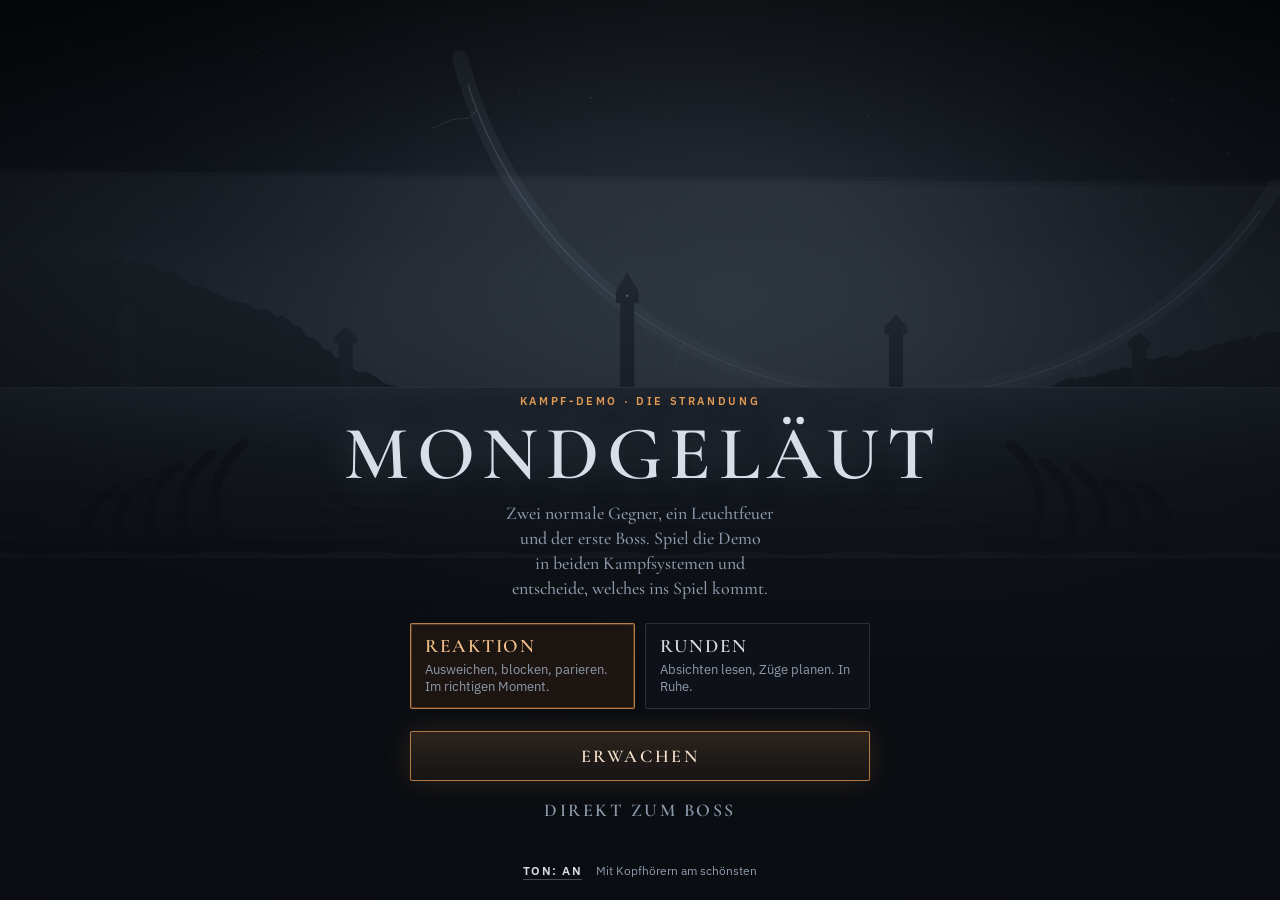
==== mond/index.html @ 0eeb8308 "Mondgeläut: Stimmen-Schalter nur zeigen, wenn es Aufnahmen gibt Co-Authored-By: Claude Opus 5.5 <nor" ====
<!DOCTYPE html>
<html lang="de">
<head>
<meta charset="UTF-8">
<meta name="viewport" content="width=device-width, initial-scale=1.0, viewport-fit=cover, user-scalable=no">
<title>Mondgeläut</title>
<meta name="description" content="Kampf-Demo für Mondgeläut, ein düsteres Solo-Abenteuer im Couchclub: Strand, Leuchtfeuer, Ertrunkene und der Strandvogt, in zwei Kampfsystemen.">
<meta name="theme-color" content="#0A0D12">
<style>@font-face{font-family:'Cormorant Garamond';font-style:normal;font-weight:500 700;font-display:swap;src:url([data-uri]) format('woff2');}
@font-face{font-family:'Cormorant Garamond';font-style:italic;font-weight:500;font-display:swap;src:url([data-uri]) format('woff2');}
@font-face{font-family:'IBM Plex Sans';font-style:normal;font-weight:400;font-display:swap;src:url([data-uri]) format('woff2');}
@font-face{font-family:'IBM Plex Sans';font-style:normal;font-weight:600 700;font-display:swap;src:url([data-uri]) format('woff2');}</style>
<style>/* =====================================================================
   MONDGELÄUT – STIL
   Eine einzige, dunkle Welt: Nacht, Mondsilber, Glut.
   ===================================================================== */
:root {
  color-scheme: dark;
  --night: #0A0D12;
  --deep: #10141B;
  --slate: #19202B;
  --line: rgba(196, 208, 224, .16);
  --line-2: rgba(196, 208, 224, .32);
  --silver: #D8DEE8;
  --mist: #8F9AAB;
  --ember: #E39A55;
  --ember-2: #F4C08A;
  --gold: #E6C36A;
  --blood: #B5463F;
  --blood-2: #E07A6E;
  --tide: #7FA8D8;
  --stam: #93A67E;
  --serif: 'Cormorant Garamond', 'Cormorant', Garamond, 'Times New Roman', serif;
  --sans: 'IBM Plex Sans', system-ui, -apple-system, 'Segoe UI', Roboto, sans-serif;
  --pad-t: calc(env(safe-area-inset-top, 0px) + 14px);
  --pad-b: calc(env(safe-area-inset-bottom, 0px) + 16px);
}
* { box-sizing: border-box; }
[hidden] { display: none !important; }
html, body { height: 100%; }
body {
  margin: 0; background: var(--night); color: var(--silver);
  font: 15px/1.45 var(--sans); overflow: hidden;
  -webkit-tap-highlight-color: transparent; -webkit-user-select: none; user-select: none;
  -webkit-text-size-adjust: 100%;
}
button { font: inherit; color: inherit; cursor: pointer; }
button:focus-visible { outline: 2px solid var(--ember-2); outline-offset: 3px; }
.app { position: fixed; inset: 0; overflow: hidden; touch-action: none; background: var(--night); }
#stage { position: absolute; inset: 0; width: 100%; height: 100%; display: block; }

.screen {
  position: absolute; inset: 0; display: flex; flex-direction: column;
  padding: var(--pad-t) 16px var(--pad-b); pointer-events: none;
}
.screen > * { pointer-events: auto; }
.screen[hidden] { display: none; }

/* ---------- Knöpfe ---------- */
.btn {
  display: inline-flex; align-items: center; justify-content: center; gap: 8px;
  min-height: 50px; padding: 0 22px; border-radius: 2px;
  border: 1px solid var(--line-2); background: rgba(16, 20, 27, .72);
  font: 600 18px/1 var(--serif); letter-spacing: .14em; text-transform: uppercase;
  transition: background .15s, border-color .15s, transform .1s;
}
.btn:active { transform: scale(.98); }
.btn.primary { border-color: rgba(227, 154, 85, .75); background: linear-gradient(rgba(227, 154, 85, .16), rgba(227, 154, 85, .06)); color: #F7E3CC; box-shadow: 0 0 28px rgba(227, 154, 85, .16); }
.btn.ghost { border-color: transparent; background: none; color: var(--mist); }
.btn[disabled] { opacity: .4; }
.link { background: none; border: 0; padding: 6px 0; color: var(--silver); font: 600 12px var(--sans); letter-spacing: .12em; text-transform: uppercase; text-decoration: underline; text-underline-offset: 4px; text-decoration-color: var(--line-2); }

/* ---------- Titel ---------- */
.title { justify-content: flex-end; gap: 22px; background: linear-gradient(to bottom, rgba(10, 13, 18, 0) 18%, rgba(10, 13, 18, .72) 52%, rgba(10, 13, 18, .95) 82%); }
.t-head { display: grid; gap: 10px; justify-items: center; text-align: center; }
.eyebrow { margin: 0; font: 600 11px var(--sans); letter-spacing: .24em; text-transform: uppercase; color: var(--ember); }
.title h1 {
  margin: 0; font: 600 clamp(36px, 10.2vw, 76px)/.95 var(--serif); letter-spacing: .1em; text-transform: uppercase;
  color: var(--silver); text-shadow: 0 0 40px rgba(200, 215, 235, .25); padding-left: .1em;
}
.lede { margin: 0; max-width: 34ch; color: var(--mist); font: 500 18px/1.4 var(--serif); text-wrap: balance; }
.t-pick { display: grid; grid-template-columns: 1fr 1fr; gap: 10px; width: 100%; max-width: 460px; margin: 0 auto; }
.sys {
  display: grid; gap: 4px; text-align: left; padding: 12px 14px 13px; border-radius: 2px;
  border: 1px solid var(--line); background: rgba(16, 20, 27, .7);
}
.sys b { font: 600 19px/1.1 var(--serif); letter-spacing: .1em; text-transform: uppercase; }
.sys span { font-size: 12.5px; line-height: 1.35; color: var(--mist); }
.sys[aria-checked="true"] { border-color: rgba(227, 154, 85, .8); background: rgba(40, 28, 18, .6); box-shadow: inset 0 0 0 1px rgba(227, 154, 85, .25); }
.sys[aria-checked="true"] b { color: var(--ember-2); }
.t-actions { display: grid; gap: 4px; width: 100%; max-width: 460px; margin: 0 auto; }
.t-foot { margin: 0; display: flex; justify-content: center; gap: 14px; align-items: baseline; font-size: 12px; color: var(--mist); }

/* ---------- Geschichte und Leuchtfeuer ---------- */
.story { justify-content: flex-end; padding: 0; }
.st-panel {
  display: grid; gap: 12px; max-height: 64%; overflow-y: auto; touch-action: pan-y;
  padding: 56px 20px var(--pad-b);
  background: linear-gradient(to bottom, rgba(10, 13, 18, 0), rgba(10, 13, 18, .9) 64px, rgba(10, 13, 18, .97));
}
.st-panel > * { width: 100%; max-width: 560px; margin-inline: auto; }
.st-place { margin: 0; font: 600 11px var(--sans); letter-spacing: .24em; text-transform: uppercase; color: var(--ember); }
.st-text { display: grid; gap: 10px; }
.st-text p { margin: 0; font: 500 20px/1.45 var(--serif); color: var(--silver); opacity: 0; transform: translateY(6px); transition: opacity .9s, transform .9s; }
.st-text p.in { opacity: 1; transform: none; }
.st-text p.note { font: 400 14px/1.5 var(--sans); color: var(--mist); }
.st-choices { display: grid; margin-top: 4px; }
.choice {
  display: grid; grid-template-columns: 10px 1fr; column-gap: 14px; align-items: baseline; text-align: left;
  padding: 13px 2px; background: none; border: 0; border-top: 1px solid var(--line);
  opacity: 0; transition: opacity .6s, background .15s;
}
.choice.in { opacity: 1; }
.choice::before { content: ''; width: 7px; height: 7px; transform: rotate(45deg) translateY(-2px); border: 1px solid var(--ember); }
.choice b { font: 600 19px/1.25 var(--serif); letter-spacing: .02em; }
.choice small { grid-column: 2; font: 400 13px/1.4 var(--sans); color: var(--mist); margin-top: 3px; }
.choice:active { background: rgba(227, 154, 85, .07); }
.choice[disabled] { opacity: .38; }
.choice.main b { color: var(--ember-2); }
.f-stats { display: grid; grid-template-columns: repeat(4, auto); justify-content: start; gap: 2px 22px; margin: 2px 0 0; }
.f-stats.wide { grid-template-columns: repeat(2, minmax(0, 1fr)); gap: 12px 18px; }
.f-stats div { display: grid; gap: 1px; }
.f-stats dt { font: 600 10px var(--sans); letter-spacing: .16em; text-transform: uppercase; color: var(--mist); }
.f-stats dd { margin: 0; font: 600 17px var(--sans); font-variant-numeric: tabular-nums; }
.b-title { margin: 0; font: 600 30px/1.1 var(--serif); letter-spacing: .04em; text-wrap: balance; }
.b-ask { margin: 0; font: 500 19px/1.4 var(--serif); color: var(--ember-2); }

/* ---------- Kampf ---------- */
.fight { padding-bottom: calc(env(safe-area-inset-bottom, 0px) + 22px); }
.f-top { display: grid; grid-template-columns: 40px 1fr auto; gap: 12px; align-items: start; position: relative; z-index: 2; }
.icon-btn { width: 40px; height: 40px; border-radius: 50%; border: 1px solid var(--line); background: rgba(10, 13, 18, .55); display: grid; place-items: center; padding: 0; }
.icon-btn svg { width: 20px; height: 20px; }
.foe { display: grid; gap: 5px; padding-top: 2px; min-width: 0; }
.foe-name { display: flex; align-items: baseline; gap: 8px; min-width: 0; }
.foe-name span { font: 600 17px/1.1 var(--serif); letter-spacing: .12em; text-transform: uppercase; white-space: nowrap; }
.foe-name small { font: italic 500 14px var(--serif); color: var(--mist); white-space: nowrap; overflow: hidden; text-overflow: ellipsis; }
.bar { position: relative; height: 7px; background: rgba(0, 0, 0, .6); border: 1px solid rgba(214, 222, 232, .2); overflow: hidden; }
.bar i { position: absolute; inset: 0; transform-origin: left center; }
.bar .fill { background: linear-gradient(#c65a50, #8e332d); }
.bar .lag { background: rgba(240, 220, 180, .55); }
.bar.f-pz { height: 4px; border-color: rgba(230, 195, 106, .25); }
.bar.f-pz .fill { background: var(--gold); }
.glut { display: grid; justify-items: end; line-height: 1.1; padding-top: 2px; }
.glut small { font: 600 10px var(--sans); letter-spacing: .18em; text-transform: uppercase; color: var(--mist); }
.glut b { font: 600 17px var(--sans); color: var(--ember-2); font-variant-numeric: tabular-nums; }
.f-line {
  position: absolute; left: 16px; right: 16px; top: calc(var(--pad-t) + 64px); margin: 0 auto; max-width: 480px; z-index: 2;
  text-align: center; font: italic 500 19px/1.35 var(--serif); color: #E9EEF5; text-shadow: 0 1px 12px #000, 0 0 2px #000;
  opacity: 0; transition: opacity .8s; pointer-events: none !important;
}
.f-line.in { opacity: 1; }
.f-touch { position: absolute; left: 0; right: 0; top: calc(var(--pad-t) + 60px); bottom: 42%; z-index: 1; touch-action: none; }
.intent {
  position: absolute; left: 0; top: 0; z-index: 2; transform: translate(-50%, -100%);
  display: grid; justify-items: center; gap: 3px; padding: 7px 11px 8px; min-width: 110px; max-width: 200px;
  background: rgba(10, 13, 18, .86); border: 1px solid var(--line-2); border-radius: 2px; text-align: center;
  pointer-events: none !important;
}
.intent b { font: 600 15px/1.15 var(--serif); letter-spacing: .06em; }
.intent .dmg { font: 600 15px var(--sans); font-variant-numeric: tabular-nums; display: flex; gap: 6px; justify-content: center; flex-wrap: wrap; }
.intent small { font-size: 11.5px; line-height: 1.3; color: var(--mist); }
.k-p { color: var(--gold); } .k-b { color: #E6ECF3; } .k-u { color: #F08B7C; }
.intent .tags { display: flex; gap: 6px; flex-wrap: wrap; justify-content: center; }
.intent .tags em { font: 600 9.5px var(--sans); letter-spacing: .12em; text-transform: uppercase; font-style: normal; }

.f-bottom { margin-top: auto; display: grid; gap: 14px; position: relative; z-index: 2; }
.p-bars { display: grid; gap: 4px; width: min(66%, 300px); }
.p-row { display: flex; align-items: center; gap: 8px; }
.p-row .bar { flex: 1; }
.p-hp { height: 9px; }
.p-st .fill { background: linear-gradient(#a9bb93, #6f8160); }
.p-fp .fill { background: linear-gradient(#9dbde6, #5a7fae); }
.p-st, .p-fp { height: 5px; }
.p-num { font: 600 11px var(--sans); color: var(--mist); font-variant-numeric: tabular-nums; min-width: 52px; }
.p-row.warn .bar { border-color: rgba(224, 122, 110, .9); }
.stance { display: flex; gap: 6px; flex-wrap: wrap; min-height: 20px; margin-top: 3px; }
.stance em { font: 600 10.5px var(--sans); letter-spacing: .08em; text-transform: uppercase; font-style: normal; padding: 3px 7px; border: 1px solid var(--line-2); border-radius: 2px; background: rgba(10, 13, 18, .7); }

/* Reaktion: Daumenknöpfe */
.rtc { display: flex; justify-content: space-between; align-items: flex-end; gap: 10px; }
.cl { display: grid; gap: 22px 10px; align-items: end; justify-items: center; }
.cb {
  --s: clamp(58px, 18vw, 76px);
  width: var(--s); height: var(--s); border-radius: 50%; padding: 0; position: relative; display: grid; place-items: center;
  border: 1.5px solid rgba(214, 222, 232, .34); color: var(--silver); touch-action: none;
  background: radial-gradient(circle at 50% 32%, rgba(42, 50, 64, .85), rgba(10, 13, 18, .88));
  box-shadow: 0 6px 18px rgba(0, 0, 0, .45); transition: transform .06s, border-color .12s, opacity .2s;
}
.cb.big { --s: clamp(66px, 21vw, 88px); }
.cb.sm { --s: clamp(46px, 13vw, 56px); }
.cb svg { width: 42%; height: 42%; }
.cb > span { position: absolute; top: 100%; left: 50%; transform: translateX(-50%); margin-top: 5px; font: 600 9.5px var(--sans); letter-spacing: .12em; text-transform: uppercase; color: var(--mist); white-space: nowrap; }
.cb.on { transform: scale(.94); border-color: var(--silver); background: radial-gradient(circle at 50% 32%, rgba(70, 82, 102, .95), rgba(20, 25, 33, .95)); }
.cb.off { opacity: .4; }
.cb .cnt { position: absolute; top: -4px; right: -4px; min-width: 20px; height: 20px; padding: 0 5px; border-radius: 10px; background: var(--ember); color: #1d1208; font: 700 11px/20px var(--sans); font-style: normal; text-align: center; }
.cb.crit { border-color: var(--gold); color: var(--gold); box-shadow: 0 0 0 4px rgba(230, 195, 106, .2), 0 0 26px rgba(230, 195, 106, .5); animation: pulse .7s ease-in-out infinite alternate; }
.cb.nope { animation: nope .3s; }
@keyframes pulse { to { box-shadow: 0 0 0 8px rgba(230, 195, 106, .08), 0 0 34px rgba(230, 195, 106, .7); } }
@keyframes nope { 25% { transform: translateX(-4px); } 75% { transform: translateX(4px); } }

/* Runden: Befehle */
.tbc { display: grid; gap: 10px; }
.tbc[hidden] { display: none; }
.ap { display: flex; gap: 7px; align-items: center; padding: 3px 0 1px 2px; }
.ap i { width: 14px; height: 14px; transform: rotate(45deg); border: 1.5px solid var(--stam); }
.ap i.full { background: var(--stam); box-shadow: 0 0 10px rgba(147, 166, 126, .5); }
.ap small { margin-left: 6px; font: 600 10px var(--sans); letter-spacing: .14em; text-transform: uppercase; color: var(--mist); }
.tb.end { grid-template-columns: 1fr; align-content: center; justify-items: center; text-align: center; border-color: rgba(227, 154, 85, .75); background: rgba(40, 28, 18, .8); }
.tb.end b { font: 600 16px/1.1 var(--serif); letter-spacing: .1em; text-transform: uppercase; color: #F7E3CC; }
.tb-grid { display: grid; grid-template-columns: repeat(3, minmax(0, 1fr)); gap: 7px; }
.tb {
  display: grid; grid-template-columns: 1fr auto; align-items: start; gap: 1px 6px; text-align: left;
  min-height: 54px; padding: 7px 8px 7px 10px; border-radius: 2px;
  border: 1px solid var(--line); background: rgba(12, 16, 22, .86);
}
.tb b { font: 600 14px/1.15 var(--sans); }
.tb small { grid-column: 1 / -1; font-size: 11px; line-height: 1.25; color: var(--mist); }
.tb .c { display: flex; gap: 3px; padding-top: 4px; }
.tb .c i:nth-child(n+2) { margin-left: 1px; }
.tb .c i { width: 7px; height: 7px; transform: rotate(45deg); background: var(--stam); }
.tb:active { background: rgba(40, 48, 62, .9); }
.tb[disabled] { opacity: .36; }
.tb.crit:not([disabled]) { border-color: var(--gold); box-shadow: 0 0 18px rgba(230, 195, 106, .35); }
.tb.crit:not([disabled]) b { color: var(--gold); }

/* ---------- Großer Schriftzug ---------- */
.banner { position: absolute; inset: 0; display: grid; place-items: center; pointer-events: none; z-index: 20; }
.banner[hidden] { display: none; }
.banner.fire { align-items: start; padding-top: calc(var(--pad-t) + 12vh); }
.band {
  width: 100%; padding: 30px 16px 26px; display: grid; justify-items: center; gap: 8px; text-align: center;
  background: linear-gradient(to right, transparent, rgba(0, 0, 0, .82) 18%, rgba(0, 0, 0, .82) 82%, transparent);
  opacity: 0; transition: opacity 1.4s;
}
.banner.in .band { opacity: 1; }
.band b { font: 600 clamp(34px, 11vw, 70px)/1 var(--serif); letter-spacing: .2em; padding-left: .2em; text-transform: uppercase; transform: scale(1.06); transition: transform 3.5s ease-out; }
.banner.in .band b { transform: scale(1); }
.band small { font: italic 500 17px var(--serif); color: var(--mist); }
.banner.dead b { color: #C0453B; text-shadow: 0 0 30px rgba(192, 69, 59, .35); }
.banner.win b { color: var(--gold); text-shadow: 0 0 30px rgba(230, 195, 106, .35); }
.banner.fire b { color: var(--ember-2); font-size: clamp(24px, 7.5vw, 44px); text-shadow: 0 0 30px rgba(227, 154, 85, .4); }
.banner.boss b { color: var(--silver); font-size: clamp(28px, 9vw, 54px); }

/* ---------- Blatt (Menüs) ---------- */
.sheet-back { position: absolute; inset: 0; z-index: 30; display: flex; align-items: flex-end; justify-content: center; background: rgba(4, 5, 8, .62); }
.sheet-back[hidden] { display: none; }
.sheet {
  width: 100%; max-width: 560px; max-height: 88%; overflow-y: auto; touch-action: pan-y;
  padding: 22px 20px var(--pad-b); display: grid; gap: 12px;
  background: var(--deep); border-top: 1px solid var(--line-2);
}
.sheet h3 { margin: 0; font: 600 24px/1.15 var(--serif); letter-spacing: .06em; }
.sheet p { margin: 0; color: var(--mist); font-size: 14px; }
.sheet .rules { display: grid; gap: 10px; margin: 2px 0 4px; padding: 0; list-style: none; }
.sheet .rules li { display: grid; grid-template-columns: 26px 1fr; gap: 10px; align-items: start; font-size: 14px; line-height: 1.45; color: var(--silver); }
.sheet .rules li i { width: 26px; height: 26px; display: grid; place-items: center; border: 1px solid var(--line-2); border-radius: 50%; font: 600 11px var(--sans); font-style: normal; color: var(--mist); }
.sheet .keys { font-size: 12px; color: var(--mist); }
.sheet .row { display: grid; grid-template-columns: 1fr auto; gap: 12px; align-items: center; padding: 12px 0; border-top: 1px solid var(--line); background: none; border-left: 0; border-right: 0; border-bottom: 0; text-align: left; width: 100%; }
.sheet .row b { font: 600 17px var(--serif); letter-spacing: .03em; }
.sheet .row small { display: block; color: var(--mist); font-size: 12.5px; margin-top: 2px; }
.sheet .row .val { font: 600 13px var(--sans); color: var(--ember-2); }
.sheet .row[disabled] { opacity: .4; }
.sheet .btn { width: 100%; }

.toast {
  position: absolute; left: 50%; top: calc(var(--pad-t) + 70px); transform: translateX(-50%); z-index: 25;
  padding: 8px 14px; background: rgba(10, 13, 18, .9); border: 1px solid var(--line-2); border-radius: 2px;
  font: 600 13px var(--sans); white-space: nowrap; pointer-events: none;
}
.toast[hidden] { display: none; }

@media (min-height: 760px) { .st-text p { font-size: 21px; } }
@media (max-height: 640px) {
  .title h1 { font-size: 40px; }
  .lede { display: none; }
  .cb { --s: 56px; } .cb.big { --s: 64px; } .cb.sm { --s: 44px; }
  .tb { min-height: 46px; padding: 6px 8px; } .tb small { display: none; }
}
@media (prefers-reduced-motion: reduce) {
  .st-text p, .choice, .band, .band b { transition: none; }
  .cb.crit { animation: none; }
}
</style>
</head>
<body>
<div class="app" id="app">
  <canvas id="stage" aria-hidden="true"></canvas>

  <!-- ===================== TITEL ===================== -->
  <section class="screen title" id="title">
    <div class="t-head">
      <p class="eyebrow">Kampf-Demo · Die Strandung</p>
      <h1>Mondgeläut</h1>
      <p class="lede">Zwei normale Gegner, ein Leuchtfeuer und der erste Boss. Spiel die Demo in beiden Kampfsystemen und entscheide, welches ins Spiel kommt.</p>
    </div>
    <div class="t-pick" role="radiogroup" aria-label="Kampfsystem">
      <button type="button" role="radio" class="sys" data-sys="echt" id="sysEcht" aria-checked="true">
        <b>Reaktion</b><span>Ausweichen, blocken, parieren. Im richtigen Moment.</span>
      </button>
      <button type="button" role="radio" class="sys" data-sys="runde" id="sysRunde" aria-checked="false">
        <b>Runden</b><span>Absichten lesen, Züge planen. In Ruhe.</span>
      </button>
    </div>
    <div class="t-actions">
      <button type="button" class="btn primary" id="btnStart">Erwachen</button>
      <button type="button" class="btn ghost" id="btnBoss">Direkt zum Boss</button>
    </div>
    <p class="t-foot"><button type="button" class="link" id="btnSound">Ton: an</button><button type="button" class="link" id="btnVoice">Stimme: an</button><span>Mit Kopfhörern am schönsten</span></p>
  </section>

  <!-- ===================== GESCHICHTE ===================== -->
  <section class="screen story" id="story" hidden>
    <div class="st-panel" id="stPanel">
      <p class="st-place" id="stPlace"></p>
      <div class="st-text" id="stText" aria-live="polite"></div>
      <div class="st-choices" id="stChoices"></div>
    </div>
  </section>

  <!-- ===================== LEUCHTFEUER ===================== -->
  <section class="screen story fire" id="fire" hidden>
    <div class="st-panel">
      <p class="st-place" id="fPlace"></p>
      <div class="st-text" id="fText"></div>
      <dl class="f-stats" id="fStats"></dl>
      <div class="st-choices" id="fChoices"></div>
    </div>
  </section>

  <!-- ===================== KAMPF ===================== -->
  <section class="screen fight" id="fight" hidden>
    <div class="f-top">
      <button type="button" class="icon-btn" id="btnPause" aria-label="Pause">
        <svg viewBox="0 0 24 24" aria-hidden="true"><path d="M5 7h14M5 12h14M5 17h14" fill="none" stroke="currentColor" stroke-width="2" stroke-linecap="round"/></svg>
      </button>
      <div class="foe">
        <div class="foe-name"><span id="foeName"></span><small id="foeTitle"></small></div>
        <div class="bar f-hp"><i class="lag" id="foeLag"></i><i class="fill" id="foeHp"></i></div>
        <div class="bar f-pz" aria-label="Haltung"><i class="fill" id="foePz"></i></div>
      </div>
      <div class="glut" aria-label="Glut"><small>Glut</small><b id="glutN">0</b></div>
    </div>
    <p class="f-line" id="fLine" hidden></p>
    <div class="f-touch" id="fTouch"></div>
    <div class="intent" id="intent" hidden></div>

    <div class="f-bottom">
      <div class="p-bars">
        <div class="p-row"><div class="bar p-hp"><i class="lag" id="pLag"></i><i class="fill" id="pHp"></i></div><span class="p-num" id="pHpN"></span></div>
        <div class="p-row" id="pStRow"><div class="bar p-st"><i class="fill" id="pSt"></i></div></div>
        <div class="p-row"><div class="bar p-fp"><i class="fill" id="pFp"></i></div></div>
        <div class="ap" id="apPips" aria-label="Ausdauerpunkte" hidden></div>
        <div class="stance" id="stance"></div>
      </div>

      <div class="rtc" id="rtc">
        <div class="cl left">
          <button type="button" class="cb sm" data-k="flask" style="grid-area:1/2" aria-label="Phiole trinken">
            <svg viewBox="0 0 24 24" aria-hidden="true"><path d="M9.5 3h5M10.3 3v5.2L6.4 15.5a3.4 3.4 0 0 0 3 5h5.2a3.4 3.4 0 0 0 3-5l-3.9-7.3V3M8 15h8" fill="none" stroke="currentColor" stroke-width="1.8" stroke-linecap="round" stroke-linejoin="round"/></svg>
            <em class="cnt" id="flaskN">3</em><span>Phiole</span>
          </button>
          <button type="button" class="cb big" data-k="dodge" style="grid-area:2/1" aria-label="Ausweichen">
            <svg viewBox="0 0 24 24" aria-hidden="true"><path d="M12 6l-6 6 6 6M19 6l-6 6 6 6" fill="none" stroke="currentColor" stroke-width="2" stroke-linecap="round" stroke-linejoin="round"/></svg>
            <span>Ausweichen</span>
          </button>
          <button type="button" class="cb" data-k="block" style="grid-area:2/2" aria-label="Blocken, kurz vor dem Treffer: Parade">
            <svg viewBox="0 0 24 24" aria-hidden="true"><path d="M12 3l7 3v5.2c0 4.6-3.2 7.9-7 9.8-3.8-1.9-7-5.2-7-9.8V6z" fill="none" stroke="currentColor" stroke-width="1.8" stroke-linejoin="round"/></svg>
            <span>Blocken</span>
          </button>
        </div>
        <div class="cl right">
          <button type="button" class="cb sm" data-k="art" style="grid-area:1/1" aria-label="Waffenkunst">
            <svg viewBox="0 0 24 24" aria-hidden="true"><path d="M12 3v5M12 16v5M3 12h5M16 12h5M6.3 6.3l2.5 2.5M15.2 15.2l2.5 2.5M17.7 6.3l-2.5 2.5M8.8 15.2l-2.5 2.5" fill="none" stroke="currentColor" stroke-width="1.8" stroke-linecap="round"/></svg>
            <span id="artLbl">Kunst</span>
          </button>
          <button type="button" class="cb" data-k="heavy" style="grid-area:2/1" aria-label="Schwerer Angriff, halten lädt auf">
            <svg viewBox="0 0 24 24" aria-hidden="true"><path d="M4 20l3-3M6 14l4 4M9 15L19.5 4.5 20 4l-.5.5M9 15l1.8-4.2L20 4l-7 9.2z" fill="none" stroke="currentColor" stroke-width="1.8" stroke-linecap="round" stroke-linejoin="round"/></svg>
            <span>Schwer</span>
          </button>
          <button type="button" class="cb big" data-k="atk" style="grid-area:2/2" aria-label="Angriff">
            <svg viewBox="0 0 24 24" aria-hidden="true"><path d="M5 19l3.2-3.2M6.8 13.8l3.4 3.4M9.3 14.7L19 5V4h-1L8.3 13.7" fill="none" stroke="currentColor" stroke-width="1.9" stroke-linecap="round" stroke-linejoin="round"/></svg>
            <span id="atkLbl">Angriff</span>
          </button>
        </div>
      </div>

      <div class="tbc" id="tbc" hidden>
        <div class="tb-grid" id="tbGrid"></div>
      </div>
    </div>
  </section>

  <!-- ===================== BILANZ ===================== -->
  <section class="screen story bilanz" id="bilanz" hidden>
    <div class="st-panel">
      <p class="st-place">Ende der Demo</p>
      <h2 class="b-title">Der Strandvogt ist gefallen</h2>
      <dl class="f-stats wide" id="bStats"></dl>
      <p class="b-ask">Welches Kampfsystem soll ins Spiel? Schreib es mir im Chat, dann baue ich damit Akt I.</p>
      <div class="st-choices" id="bChoices"></div>
    </div>
  </section>

  <div class="banner" id="banner" hidden><div class="band"><b id="bannerT"></b><small id="bannerS"></small></div></div>
  <div class="sheet-back" id="sheetBack" hidden><div class="sheet" id="sheet" role="dialog" aria-modal="true"></div></div>
  <div class="toast" id="toast" role="status" hidden></div>
</div>
<script>(function(){
'use strict';
const STIMMEN = {};
/* =====================================================================
   MONDGELÄUT – GRUNDLAGEN
   ===================================================================== */
const $ = (s, r = document) => r.querySelector(s);
const $$ = (s, r = document) => Array.from(r.querySelectorAll(s));
const clamp = (v, a, b) => v < a ? a : v > b ? b : v;
const lerp = (a, b, t) => a + (b - a) * t;
const TAU = Math.PI * 2;
const EASE = {
  lin: t => t,
  in: t => t * t,
  in3: t => t * t * t,
  out: t => 1 - (1 - t) * (1 - t),
  out3: t => 1 - Math.pow(1 - t, 3),
  io: t => t < .5 ? 2 * t * t : 1 - Math.pow(-2 * t + 2, 2) / 2
};
const rnd = Math.random;
const rr = (a, b) => a + rnd() * (b - a);
const fmt = n => Math.floor(n).toLocaleString('de-DE');
const reduceMotion = !!(window.matchMedia && matchMedia('(prefers-reduced-motion: reduce)').matches);
const DEBUG = /(^|#)test$/.test(location.hash);

/* ---------- Einstellungen (nur auf diesem Gerät) ---------- */
const SET_KEY = 'mondgelaeut-demo-v1';
const S = (() => {
  const d = { sound: true, voice: true, ring: true, vib: true, sys: 'echt' };
  try { Object.assign(d, JSON.parse(localStorage.getItem(SET_KEY) || '{}')); } catch (e) {}
  return d;
})();
function saveSettings(){ try { localStorage.setItem(SET_KEY, JSON.stringify(S)); } catch (e) {} }
function buzz(p){ if (!S.vib) return; try { navigator.vibrate && navigator.vibrate(p); } catch (e) {} }

/* =====================================================================
   KLANG: alles wird im Browser erzeugt
   ===================================================================== */
const Snd = (() => {
  let ac = null, master = null, send = null, noiseBuf = null;

  function init(){
    try {
      if (!ac){
        const C = window.AudioContext || window.webkitAudioContext;
        if (!C) return;
        ac = new C();
        master = ac.createGain(); master.gain.value = S.sound ? 1 : 0;
        const comp = ac.createDynamicsCompressor();
        comp.threshold.value = -16; comp.ratio.value = 5; comp.attack.value = .004; comp.release.value = .2;
        master.connect(comp); comp.connect(ac.destination);
        const verb = ac.createConvolver(); verb.buffer = impulse(3.4, 2.3);
        send = ac.createGain(); send.connect(verb);
        const wet = ac.createGain(); wet.gain.value = .34; verb.connect(wet); wet.connect(master);
        noiseBuf = ac.createBuffer(1, ac.sampleRate * 2, ac.sampleRate);
        const d = noiseBuf.getChannelData(0);
        for (let i = 0; i < d.length; i++) d[i] = rnd() * 2 - 1;
      }
      if (ac.state === 'suspended') ac.resume();
    } catch (e) { ac = null; }
  }
  function impulse(sec, decay){
    const len = Math.floor(ac.sampleRate * sec), b = ac.createBuffer(2, len, ac.sampleRate);
    for (let c = 0; c < 2; c++){
      const d = b.getChannelData(c);
      for (let i = 0; i < len; i++) d[i] = (rnd() * 2 - 1) * Math.pow(1 - i / len, decay);
    }
    return b;
  }
  function setOn(on){ if (master) master.gain.setTargetAtTime(on ? 1 : 0, ac.currentTime, .05); }
  // Anschluss an den Ausgang, mit Anteil im Hall
  function out(node, wet = .2){
    node.connect(master);
    if (wet > 0){ const g = ac.createGain(); g.gain.value = wet; node.connect(g); g.connect(send); }
  }
  function env(g, t, a, peak, d){
    g.gain.setValueAtTime(.0001, t);
    g.gain.exponentialRampToValueAtTime(Math.max(peak, .0002), t + a);
    g.gain.exponentialRampToValueAtTime(.0001, t + a + d);
  }
  function tone(type, f, t, a, d, vol, wet = .15, f2 = 0){
    const o = ac.createOscillator(), g = ac.createGain();
    o.type = type; o.frequency.setValueAtTime(f, t);
    if (f2) o.frequency.exponentialRampToValueAtTime(f2, t + a + d);
    env(g, t, a, vol, d); o.connect(g); out(g, wet);
    o.start(t); o.stop(t + a + d + .05);
  }
  function noise(t, dur, type, f, q, vol, wet = .1, f2 = 0, a = .004){
    const s = ac.createBufferSource(), fl = ac.createBiquadFilter(), g = ac.createGain();
    s.buffer = noiseBuf; s.loop = true;
    fl.type = type; fl.frequency.setValueAtTime(f, t); fl.Q.value = q;
    if (f2) fl.frequency.exponentialRampToValueAtTime(f2, t + a + dur);
    env(g, t, a, vol, dur); s.connect(fl); fl.connect(g); out(g, wet);
    s.start(t, rnd() * 1.5); s.stop(t + a + dur + .05);
  }
  // Glocke: unharmonische Teiltöne wie bei einer gegossenen Glocke
  const BELL = [[.5, 1, 1.15], [1, .9, .9], [1.19, .5, .62], [1.5, .34, .5], [2, .42, .45], [2.51, .2, .3], [2.66, .17, .28], [3.01, .14, .22], [4.1, .07, .14]];
  function bell(f, vol = .2, dur = 3, wet = .5, t = ac.currentTime){
    for (const [r, v, dk] of BELL) tone('sine', f * r * (1 + (rnd() - .5) * .003), t, .003, dur * dk, vol * v * .5, wet);
  }
  const now = () => ac.currentTime;

  const P = {
    ui(){ tone('triangle', 740, now(), .003, .07, .05, .08); },
    choice(){ bell(1318, .045, 1.4, .5); },
    swing(){ const t = now(); noise(t, .13, 'bandpass', 700, 1.1, .2, .05, 2600); },
    heavySwing(){ const t = now(); noise(t, .26, 'bandpass', 420, 1, .28, .08, 1800, .03); tone('sine', 95, t, .02, .22, .08, 0, 60); },
    hit(){ const t = now(); tone('sine', 160, t, .002, .16, .42, .06, 52); noise(t, .09, 'lowpass', 2400, .7, .3, .08); },
    hitHeavy(){ const t = now(); tone('sine', 130, t, .002, .28, .55, .1, 40); noise(t, .16, 'lowpass', 1600, .7, .4, .12); noise(t + .01, .05, 'highpass', 3000, .7, .08, .05); },
    hurt(){ const t = now(); tone('sine', 120, t, .002, .3, .5, .06, 38); noise(t, .22, 'lowpass', 900, .8, .36, .08); tone('sawtooth', 70, t, .01, .16, .05, 0, 50); },
    block(){ const t = now(); noise(t, .12, 'bandpass', 2600, 6, .32, .15); [1250, 1830, 2710].forEach((f, i) => tone('triangle', f, t, .001, .16 - i * .03, .05, .2)); tone('sine', 140, t, .002, .1, .2, 0, 70); },
    parry(){ const t = now(); bell(740, .24, 2.6, .6); noise(t, .08, 'highpass', 3200, .7, .16, .2); tone('sine', 1480, t, .002, .5, .05, .5); },
    dodge(){ const t = now(); noise(t, .17, 'bandpass', 650, 1.2, .16, .04, 260); noise(t + .08, .05, 'highpass', 4200, .8, .05, 0); },
    perfect(){ bell(1480, .07, 1.3, .7); const t = now(); noise(t, .35, 'bandpass', 3000, 3, .05, .6, 800, .15); },
    heal(){ const t = now(); [523, 659, 784, 1046].forEach((f, i) => tone('sine', f, t + i * .06, .02, .55, .06, .6)); },
    glut(){ const t = now(); for (let i = 0; i < 7; i++) noise(t + rnd() * .35, .02, 'bandpass', 2600 + rnd() * 1800, 2, .06, .1); tone('triangle', 220, t, .12, .5, .05, .3, 330); },
    tell(){ tone('sine', 2350, now(), .002, .12, .035, .3); },
    danger(){ const t = now(); tone('sawtooth', 190, t, .02, .34, .07, .2, 120); noise(t, .3, 'bandpass', 300, 4, .08, .2); },
    art(){ const t = now(); noise(t, .4, 'bandpass', 900, 2, .15, .3, 3000, .08); tone('sine', 330, t, .05, .5, .08, .5, 660); },
    geleut(){ bell(392, .3, 3.5, .7); bell(587, .12, 2.5, .7); },
    enemyDie(){ const t = now(); noise(t, .9, 'lowpass', 900, .7, .26, .3, 160, .02); tone('sine', 82, t, .01, .7, .2, .2, 38); },
    bossDie(){ bell(98, .38, 7, .85); bell(146.8, .2, 6, .85); const t = now(); noise(t, 2.6, 'lowpass', 300, .7, .3, .6, 1200, .5); },
    death(){ const t = now(); tone('sine', 55, t, .6, 3, .26, .4); noise(t, 2.6, 'lowpass', 420, .8, .26, .5, 110, .7); bell(73.4, .28, 7, .9, t + .2); },
    phase(){ bell(87.3, .42, 6, .85); const t = now(); tone('sine', 62, t, .01, 1.3, .5, .2, 28); noise(t, 2.2, 'lowpass', 280, .8, .32, .5, 900, .9); },
    wave(){ const t = now(); noise(t, 1.1, 'lowpass', 180, .8, .34, .4, 1300, .55); },
    chain(){ const t = now(); for (let i = 0; i < 6; i++) tone('square', 1700 + rnd() * 700, t + i * .045, .001, .03, .025, .1); },
    heart(){ const t = now(); bell(98, .11, 2.4, .6, t); bell(98, .075, 2, .6, t + .3); },
    fire(){ const t = now(); noise(t, 1.4, 'bandpass', 420, .8, .16, .3, 900, .35); bell(392, .1, 3, .7, t + .15); },
    rise(){ const t = now(); noise(t, 1.4, 'lowpass', 200, .7, .12, .4, 700, .6); },
    lure(){ tone('sine', 196, now(), .3, 1.4, .05, .7, 147); }
  };
  function play(name, ...args){
    if (!ac || !S.sound || !P[name]) return;
    try { P[name](...args); } catch (e) {}
  }
  return { init, play, setOn, bell, tone, noise, out, env, ac: () => ac, master: () => master, send: () => send, noiseBuf: () => noiseBuf };
})();

/* =====================================================================
   MUSIK: Strand, Kampf und Bosskampf, ebenfalls erzeugt
   ===================================================================== */
const Music = (() => {
  let mode = null, bus = null, timer = null, nextT = 0, step = 0, held = [], level = 0, duckG = null, ducked = false;
  const hz = n => 440 * Math.pow(2, (n - 69) / 12);
  // d-Moll, B-Dur, g-Moll, A-Dur
  const CHORDS = [[50, 53, 57], [46, 50, 53], [43, 46, 50], [45, 49, 52]];

  function stepDur(){
    if (mode === 'amb') return .5;
    if (mode === 'kampf') return 60 / 86 / 2;
    return 60 / (level ? 94 : 76) / 2;
  }
  function stop(fade = 1.4){
    clearInterval(timer); timer = null;
    const ac = Snd.ac();
    if (ac && bus){
      const b = bus, h = held;
      b.gain.cancelScheduledValues(ac.currentTime);
      b.gain.setTargetAtTime(.0001, ac.currentTime, fade / 4);
      setTimeout(() => { h.forEach(n => { try { n.stop(); } catch (e) {} }); try { b.disconnect(); } catch (e) {} }, fade * 1000 + 300);
    }
    bus = null; held = []; mode = null;
  }
  function play(m){
    if (mode === m && bus) return;
    stop();
    mode = m; level = 0;
    const ac = Snd.ac();
    if (!ac || !m) return;
    bus = ac.createGain(); bus.gain.value = .0001;
    bus.gain.exponentialRampToValueAtTime(m === 'amb' ? .8 : .7, ac.currentTime + 2.5);
    bus.connect(duckNode());
    if (m === 'amb') { sea(.16); drone([38, 45], .045, 380); }
    if (m === 'kampf') { sea(.08); drone([38, 50], .05, 260); }
    if (m === 'boss') { sea(.06); drone([26, 38], .1, 190); }
    nextT = ac.currentTime + .15; step = 0;
    timer = setInterval(tick, 80); tick();
  }
  // Leiser, solange jemand spricht. Eigener Knoten, damit Ein- und Ausblenden der Musik unberührt bleiben.
  function duckNode(){
    if (!duckG){
      const ac = Snd.ac();
      duckG = ac.createGain(); duckG.gain.value = ducked ? .28 : 1; duckG.connect(Snd.master());
      const s = ac.createGain(); s.gain.value = .35; duckG.connect(s); s.connect(Snd.send());
    }
    return duckG;
  }
  function duck(on){
    ducked = on;
    const ac = Snd.ac(); if (!ac) return;
    const g = duckNode().gain;
    g.cancelScheduledValues(ac.currentTime);
    g.setTargetAtTime(on ? .28 : 1, ac.currentTime, on ? .12 : .7);
  }
  function setLevel(l){
    level = l;
    if (l && bus){ const ac = Snd.ac(); drone([50, 57], .035, 900); Snd.play('phase'); bus.gain.setTargetAtTime(.8, ac.currentTime, 1); }
  }
  // Meeresrauschen mit langsamen Wellen
  function sea(vol){
    const ac = Snd.ac(), s = ac.createBufferSource(), f = ac.createBiquadFilter(), g = ac.createGain();
    const lfo = ac.createOscillator(), lg = ac.createGain();
    s.buffer = Snd.noiseBuf(); s.loop = true; f.type = 'lowpass'; f.frequency.value = 520; f.Q.value = .4;
    g.gain.value = vol * .6; lfo.frequency.value = .085; lg.gain.value = vol * .5;
    lfo.connect(lg); lg.connect(g.gain);
    s.connect(f); f.connect(g); g.connect(bus);
    s.start(); lfo.start(); held.push(s, lfo);
  }
  function drone(notes, vol, cut){
    const ac = Snd.ac(), f = ac.createBiquadFilter(), g = ac.createGain(), lfo = ac.createOscillator(), lg = ac.createGain();
    f.type = 'lowpass'; f.frequency.value = cut; f.Q.value = 1.2;
    lfo.frequency.value = .06; lg.gain.value = cut * .35; lfo.connect(lg); lg.connect(f.frequency);
    g.gain.value = vol; f.connect(g); g.connect(bus);
    notes.forEach((n, i) => {
      [-4, 4].forEach(det => {
        const o = ac.createOscillator(); o.type = i ? 'triangle' : 'sawtooth';
        o.frequency.value = hz(n); o.detune.value = det; o.connect(f); o.start(); held.push(o);
      });
    });
    lfo.start(); held.push(lfo);
  }
  function tick(){
    const ac = Snd.ac();
    if (!ac || !bus) return;
    while (nextT < ac.currentTime + .3){ sched(step, nextT); nextT += stepDur(); step++; }
  }
  function timp(t, vol){
    const ac = Snd.ac(), o = ac.createOscillator(), g = ac.createGain();
    o.type = 'sine'; o.frequency.setValueAtTime(82, t); o.frequency.exponentialRampToValueAtTime(40, t + .5);
    Snd.env(g, t, .004, vol, .6); o.connect(g); g.connect(bus); o.start(t); o.stop(t + .7);
  }
  function pad(t, chord, len, vol){
    const ac = Snd.ac(), f = ac.createBiquadFilter(), g = ac.createGain();
    f.type = 'lowpass'; f.frequency.value = 900; f.Q.value = .6;
    g.gain.setValueAtTime(.0001, t); g.gain.exponentialRampToValueAtTime(vol, t + len * .35);
    g.gain.exponentialRampToValueAtTime(.0001, t + len + .4);
    f.connect(g); g.connect(bus);
    chord.forEach(n => [-7, 6].forEach(det => {
      const o = ac.createOscillator(); o.type = 'sawtooth'; o.frequency.value = hz(n); o.detune.value = det;
      o.connect(f); o.start(t); o.stop(t + len + .5);
    }));
  }
  function pluck(t, n, vol){
    const ac = Snd.ac(), o = ac.createOscillator(), f = ac.createBiquadFilter(), g = ac.createGain();
    o.type = 'sawtooth'; o.frequency.value = hz(n); f.type = 'bandpass'; f.frequency.value = hz(n) * 2; f.Q.value = 2;
    Snd.env(g, t, .004, vol, .16); o.connect(f); f.connect(g); g.connect(bus); o.start(t); o.stop(t + .25);
  }
  function sched(i, t){
    if (!S.sound) return;
    if (mode === 'amb'){
      if (i % 14 === 0) { Snd.bell(98, .07, 2.4, .7, t); Snd.bell(98, .05, 2, .7, t + .3); }
      if (i % 29 === 11) Snd.bell(hz(pickNote([74, 77, 81, 69])), .018, 3.5, .9, t);
      return;
    }
    if (mode === 'kampf'){
      const b = i % 16;
      if (b === 0 || b === 6 || b === 8) timp(t, b === 0 ? .32 : .2);
      if (b === 12) Snd.bell(146.8, .03, 1.8, .6, t);
      if (i % 64 === 32) Snd.bell(293.7, .04, 3, .8, t);
      return;
    }
    // Boss
    const bar = Math.floor(i / 8), b = i % 8, ch = CHORDS[bar % 4];
    if (b === 0) { pad(t, ch, stepDur() * 8, level ? .05 : .04); Snd.bell(hz(ch[0] + 24), .05, 3, .7, t); }
    if (b === 0 || b === 3 || b === 4) timp(t, b === 0 ? .42 : .26);
    if (level){
      if (b === 6 || b === 7) timp(t, .22);
      pluck(t, ch[i % 3] + 12, .05);
      if (b === 4) Snd.bell(hz(ch[1] + 24), .03, 2, .7, t);
    }
  }
  const pickNote = a => a[Math.floor(rnd() * a.length)];
  return { play, stop, setLevel, duck, mode: () => mode };
})();

/* =====================================================================
   FIGUREN: Skelett, Posen und Scherenschnitt
   Längen sind Anteile der Körpergröße H. Winkel: 0 zeigt nach unten,
   positive Werte drehen nach vorn, also in Blickrichtung.
   ===================================================================== */
const BONE = { th: .235, sh: .235, torso: .30, neck: .035, head: .066, ua: .165, fa: .15 };
const PK = ['x', 'y', 'rot', 'lean', 'head', 'a1', 'a2', 'b1', 'b2', 'f1', 'f2', 'k1', 'k2', 'w', 'wb', 'ext', 'cape'];
const BASE = { x: 0, y: 0, rot: 0, lean: .1, head: -.05, a1: .55, a2: .95, b1: .45, b2: .75, f1: .32, f2: -.38, k1: -.32, k2: -.12, w: .35, wb: 0, ext: 0, cape: 0 };
const mkPose = (o, base = BASE) => Object.assign({}, base, o);
function mixPose(a, b, t){ const p = {}; for (const k of PK) p[k] = a[k] + (b[k] - a[k]) * t; return p; }
const dirv = a => [Math.sin(a), Math.cos(a)];

/* ---------- Aussehen ---------- */
const LOOK = {
  kron:      { hood: true, cape: 1, scarf: true, heart: true, weapon: 'schwert', off: 'schild' },
  harp:      { hood: true, cape: 1, scarf: true, heart: true, weapon: 'harpune', twoHand: -.2 },
  moench:    { hood: true, cape: 1.25, heart: true, weapon: 'hammer', twoHand: .15, limb: 1.05, bulk: 1.08 },
  ertrunken: { hair: true, rags: true, eyes: '#8fe0d6', weapon: 'entermesser', limb: .82, bulk: .86, scale: .97 },
  kette:     { helm: true, visor: '#f0a55c', weapon: 'flegel', chains: true, limb: 1.3, bulk: 1.42, scale: 1.1 },
  vogt:      { hat: true, coat: true, lantern: true, eyes: '#d8f2ea', weapon: 'haken', twoHand: -.28, limb: 1.2, bulk: 1.3, scale: 1.6 }
};

/* ---------- Posen ---------- */
function commonPoses(idle){
  return {
    idle,
    hurt: mkPose({ lean: -.32, head: -.3, x: -.07, a1: -.1, a2: .7, b1: -.35, b2: .4, f1: .15, f2: -.3, k1: -.18, k2: -.2 }, idle),
    heal: mkPose({ lean: -.1, head: -.45, a1: .25, a2: .8, b1: 2.3, b2: 2.0, w: .2 }, idle),
    dodge: mkPose({ x: -.46, lean: .5, rot: -.08, head: .15, a1: .25, a2: 1.5, b1: .1, b2: 1.1, f1: .95, f2: -1.6, k1: -.15, k2: -1.3, cape: .12 }, idle),
    kneel: mkPose({ lean: .35, head: .2, a1: .3, a2: .5, b1: .2, b2: .4, w: -.3, f1: 1.35, f2: -2.3, k1: .15, k2: -2.2 }, idle),
    dead: mkPose({ lean: 1.45, head: .3, a1: .15, a2: .2, b1: .05, b2: .1, w: -.8, f1: 1.55, f2: -2.55, k1: 1.35, k2: -2.45 }, idle),
    lie: mkPose({ rot: -1.52, y: -.05, lean: 0, head: -.1, a1: .15, a2: .25, b1: -.05, b2: .2, w: -1.2, f1: .05, f2: 0, k1: -.05, k2: 0, cape: -.1 }, idle),
    stagger: mkPose({ lean: -.22, head: -.45, x: -.08, a1: -.35, a2: .5, b1: -.45, b2: .3, f1: .1, f2: -.25, k1: -.35, k2: -.2 }, idle)
  };
}
const SETS = {};
// Kronwächter: Langschwert und Schild
(() => {
  const i = mkPose({ lean: .1, a1: .55, a2: .95, w: .35, b1: .45, b2: .75 });
  SETS.kron = Object.assign(commonPoses(i), {
    l1W: mkPose({ lean: -.04, a1: 2.5, a2: .5, w: 1.0, b1: .2, b2: .6 }, i),
    l1S: mkPose({ lean: .32, x: .1, a1: 1.35, a2: .05, w: .2, b1: -.2, b2: .5, f1: .55, f2: -.55, k1: -.45, k2: -.05 }, i),
    l2W: mkPose({ lean: .15, a1: .9, a2: 1.8, w: 2.1, b1: .1, b2: .4 }, i),
    l2S: mkPose({ lean: .28, x: .08, a1: 1.6, a2: .1, w: .1, b1: -.3, b2: .5, f1: .5, f2: -.5, k1: -.42 }, i),
    l3W: mkPose({ lean: 0, a1: .15, a2: 1.5, w: .1, b1: .8, b2: .5 }, i),
    l3S: mkPose({ lean: .4, x: .16, a1: 1.55, a2: 0, w: .05, b1: -.3, f1: .62, f2: -.5, k1: -.55, k2: -.05 }, i),
    hW: mkPose({ lean: -.12, a1: 2.9, a2: .4, w: .9, b1: -.2, b2: .5, f1: .42, f2: -.82, k1: -.5, k2: -.55 }, i),
    hS: mkPose({ lean: .5, x: .14, a1: 1.1, a2: 0, w: .45, b1: -.4, b2: .4, f1: .75, f2: -.9, k1: -.55, k2: -.1 }, i),
    block: mkPose({ lean: .02, a1: .1, a2: 1.3, w: -.2, b1: 1.25, b2: .55, f1: .38, f2: -.55, k1: -.4, k2: -.35 }, i),
    parry: mkPose({ lean: -.08, a1: 0, a2: 1.2, w: -.3, b1: 1.8, b2: -.15, f1: .35, f2: -.5, k1: -.42, k2: -.3 }, i),
    artW: mkPose({ lean: .2, a1: 2.8, a2: .5, w: 1.0, b1: .1, b2: .5, f1: .6, f2: -1.1, k1: -.5, k2: -.8 }, i),
    artA: mkPose({ y: -.34, x: .16, lean: -.2, a1: 3.1, a2: .4, w: 1.1, b1: -.3, b2: .4, f1: .7, f2: -1.2, k1: -.2, k2: -1.1, cape: .1 }, i),
    artS: mkPose({ x: .3, lean: .62, a1: 1.0, a2: 0, w: .5, b1: -.5, b2: .3, f1: .9, f2: -1.3, k1: -.6, k2: -.2 }, i),
    crit: mkPose({ x: .3, lean: .45, a1: 1.55, a2: 0, w: 0, b1: -.4, f1: .7, f2: -.6, k1: -.6, k2: -.05 }, i)
  });
})();
// Harpunierin: Harpune mit beiden Händen
(() => {
  const i = mkPose({ lean: .12, a1: .5, a2: 1.05, w: .1, f1: .38, f2: -.42, k1: -.36, k2: -.1 });
  SETS.harp = Object.assign(commonPoses(i), {
    l1W: mkPose({ lean: -.02, a1: .15, a2: 1.5, w: -.05 }, i),
    l1S: mkPose({ lean: .35, x: .12, a1: 1.5, a2: .05, w: .1, f1: .6, f2: -.5, k1: -.5 }, i),
    l2W: mkPose({ lean: .05, a1: .3, a2: 1.6, w: -.35 }, i),
    l2S: mkPose({ lean: .3, x: .1, a1: 1.7, a2: 0, w: -.25, f1: .55, f2: -.45, k1: -.48 }, i),
    l3W: mkPose({ lean: -.05, a1: .05, a2: 1.4, w: .2, f1: .3, f2: -.6, k1: -.4, k2: -.4 }, i),
    l3S: mkPose({ lean: .45, x: .2, a1: 1.45, a2: 0, w: .12, f1: .7, f2: -.5, k1: -.62, k2: -.05 }, i),
    hW: mkPose({ lean: -.1, a1: 2.8, a2: -.3, w: -1.2, f1: .4, f2: -.8, k1: -.5, k2: -.5 }, i),
    hS: mkPose({ lean: .5, x: .16, a1: 1.4, a2: .1, w: -.2, f1: .78, f2: -.9, k1: -.55, k2: -.1 }, i),
    block: mkPose({ lean: .02, a1: .8, a2: 1.2, w: .6, f1: .4, f2: -.6, k1: -.42, k2: -.35 }, i),
    parry: mkPose({ lean: -.1, a1: 1.1, a2: 1.0, w: .6, f1: .35, f2: -.5, k1: -.42, k2: -.3 }, i),
    artW: mkPose({ lean: -.12, a1: 2.9, a2: .2, w: -1.6, f1: .3, f2: -.5, k1: -.55, k2: -.2 }, i),
    artA: mkPose({ lean: .1, a1: 2.6, a2: .3, w: -1.4 }, i),
    artS: mkPose({ lean: .45, x: .1, a1: 1.5, a2: 0, w: .05, f1: .65, f2: -.5, k1: -.55 }, i),
    crit: mkPose({ x: .3, lean: .5, a1: 1.5, a2: 0, w: .1, f1: .75, f2: -.6, k1: -.62, k2: -.05 }, i)
  });
})();
// Glockenmönch: Hammer mit Glocke, beidhändig
(() => {
  const i = mkPose({ lean: .08, a1: .35, a2: 1.9, w: 1.05, f1: .34, f2: -.4, k1: -.34, k2: -.12 });
  SETS.moench = Object.assign(commonPoses(i), {
    l1W: mkPose({ lean: -.08, a1: 2.3, a2: 1.0, w: .6 }, i),
    l1S: mkPose({ lean: .38, x: .1, a1: 1.2, a2: .1, w: .2, f1: .6, f2: -.6, k1: -.48 }, i),
    l2W: mkPose({ lean: .1, a1: .6, a2: 1.9, w: 1.9 }, i),
    l2S: mkPose({ lean: .3, x: .08, a1: 1.7, a2: 0, w: .1, f1: .55, f2: -.5, k1: -.45 }, i),
    l3W: mkPose({ lean: -.1, a1: 2.6, a2: .8, w: .5 }, i),
    l3S: mkPose({ lean: .45, x: .12, a1: 1.1, a2: 0, w: .15, f1: .7, f2: -.8, k1: -.52, k2: -.1 }, i),
    hW: mkPose({ lean: -.2, a1: 3.0, a2: .6, w: .9, f1: .45, f2: -.9, k1: -.52, k2: -.6 }, i),
    hS: mkPose({ lean: .62, x: .15, a1: .95, a2: 0, w: .1, f1: .82, f2: -1.0, k1: -.6, k2: -.12 }, i),
    block: mkPose({ lean: .02, a1: .9, a2: 1.1, w: .55, f1: .4, f2: -.6, k1: -.42, k2: -.35 }, i),
    parry: mkPose({ lean: -.1, a1: 1.2, a2: .9, w: .55, f1: .35, f2: -.5, k1: -.42, k2: -.3 }, i),
    artW: mkPose({ lean: -.2, a1: 3.05, a2: .3, w: .3, f1: .45, f2: -.9, k1: -.5, k2: -.6 }, i),
    artA: mkPose({ lean: -.22, a1: 3.1, a2: .2, w: .25, y: -.04 }, i),
    artS: mkPose({ lean: .7, x: .1, a1: .9, a2: .1, w: -.3, f1: .9, f2: -1.2, k1: -.6, k2: -.3 }, i),
    crit: mkPose({ x: .26, lean: .6, a1: 1.0, a2: 0, w: .1, f1: .8, f2: -1.0, k1: -.6, k2: -.1 }, i)
  });
})();
// Ertrunkener: gebückt, Entermesser
(() => {
  const i = mkPose({ lean: .38, head: -.32, a1: .45, a2: .55, w: .7, b1: .1, b2: .25, f1: .3, f2: -.5, k1: -.25, k2: -.3 });
  SETS.ertrunken = Object.assign(commonPoses(i), {
    W_over: mkPose({ lean: .05, head: -.1, x: -.05, a1: 2.75, a2: .5, w: .9, b1: -.35, b2: .3 }, i),
    S_over: mkPose({ lean: .6, x: .2, a1: 1.2, a2: .1, w: .4, b1: -.3, f1: .7, f2: -.6, k1: -.45, k2: -.1 }, i),
    W_side: mkPose({ lean: .15, x: -.03, a1: .6, a2: 1.9, w: 2.2, b1: .3, b2: .5 }, i),
    S_side: mkPose({ lean: .5, x: .16, a1: 1.7, a2: .1, w: .1, b1: -.3, f1: .6, f2: -.5, k1: -.45 }, i),
    W_grab: mkPose({ lean: -.05, head: -.2, a1: 1.9, a2: .4, w: 1.0, b1: 1.9, b2: .4, f1: .55, f2: -1.0, k1: -.5, k2: -.6 }, i),
    S_grab: mkPose({ lean: .75, x: .52, y: -.04, a1: 1.6, a2: .1, w: .3, b1: 1.5, b2: .1, f1: .9, f2: -.4, k1: -.8, k2: -.1 }, i),
    recover: mkPose({ lean: .55, a1: .6, a2: .3, w: .3, x: .06 }, i)
  });
})();
// Kettenknecht: Helm wie ein Eimer, Flegel an der Kette
(() => {
  const i = mkPose({ lean: .1, head: -.08, a1: .45, a2: .8, w: -.4, wb: .1, b1: .15, b2: .5, f1: .35, f2: -.4, k1: -.35, k2: -.15 });
  SETS.kette = Object.assign(commonPoses(i), {
    W_over: mkPose({ lean: -.05, x: -.03, a1: 2.8, a2: .3, w: .5, wb: 3.6, b1: -.2 }, i),
    S_over: mkPose({ lean: .42, x: .12, a1: 1.3, a2: .1, w: .2, wb: 1.3, b1: -.35, f1: .6, f2: -.6, k1: -.5 }, i),
    W_side: mkPose({ lean: .1, a1: .3, a2: 1.8, w: 1.5, wb: -2.0, b1: .5 }, i),
    S_side: mkPose({ lean: .36, x: .1, a1: 1.8, a2: 0, w: .2, wb: 1.75, b1: -.3, f1: .55, f2: -.5, k1: -.45 }, i),
    W_thrust: mkPose({ lean: -.1, a1: 2.3, a2: .8, w: .5, wb: 3.9, b1: .3 }, i),
    S_thrust: mkPose({ lean: .32, x: .05, a1: 1.6, a2: 0, w: 0, wb: 1.62, ext: 1.7, b1: -.3, f1: .5, f2: -.5, k1: -.45 }, i),
    recover: mkPose({ lean: .3, a1: .9, a2: .3, w: .2, wb: .6, x: .04 }, i)
  });
})();
// Strandvogt: langer Mantel, Dreispitz, Bootshaken mit beiden Händen
(() => {
  const i = mkPose({ lean: .12, head: -.1, a1: .7, a2: .9, w: .7, f1: .3, f2: -.35, k1: -.3, k2: -.12 });
  SETS.vogt = Object.assign(commonPoses(i), {
    W_over: mkPose({ lean: -.1, x: -.05, a1: 2.8, a2: .5, w: .8 }, i),
    S_over: mkPose({ lean: .5, x: .15, a1: 1.3, a2: .05, w: .3, f1: .6, f2: -.6, k1: -.48 }, i),
    W_side: mkPose({ lean: .1, a1: .5, a2: 1.6, w: 2.6 }, i),
    S_side: mkPose({ lean: .35, x: .1, a1: 1.6, a2: .1, w: 0, f1: .5, f2: -.5, k1: -.45 }, i),
    W_thrust: mkPose({ lean: -.05, a1: .35, a2: 1.5, w: 0 }, i),
    S_thrust: mkPose({ lean: .32, x: .16, a1: 1.55, a2: 0, w: 0, f1: .55, f2: -.5, k1: -.48 }, i),
    W_lunge: mkPose({ lean: .52, x: -.1, a1: .9, a2: 1.0, w: .9, f1: .62, f2: -1.1, k1: -.62, k2: -.7 }, i),
    S_lunge: mkPose({ lean: .62, x: .95, a1: 1.3, a2: .3, w: .5, f1: .8, f2: -.4, k1: -.9, k2: -.1 }, i),
    W_slam: mkPose({ lean: -.16, y: -.03, a1: 3.0, a2: .3, w: .2, f1: .25, f2: -.2, k1: -.3, k2: -.05 }, i),
    S_slam: mkPose({ lean: .72, x: .08, a1: .9, a2: .1, w: -.5, f1: .7, f2: -1.2, k1: -.55, k2: -.5 }, i),
    W_grab: mkPose({ lean: -.1, a1: 2.4, a2: .6, w: .9 }, i),
    S_grab: mkPose({ lean: .5, x: .32, a1: 1.5, a2: .2, w: -.6, f1: .7, f2: -.5, k1: -.6 }, i),
    recover: mkPose({ lean: .4, a1: 1.1, a2: .4, w: .2, x: .05 }, i)
  });
})();

/* ---------- Abläufe ---------- */
// Spur: [[Zeit in ms, Pose, Kurve], ...]
function sampleTrack(tr, t){
  if (t <= tr[0][0]) return tr[0][1];
  for (let i = 1; i < tr.length; i++){
    const [t1, p1, e] = tr[i];
    if (t <= t1){
      const [t0, p0] = tr[i - 1];
      return mixPose(p0, p1, (e || EASE.io)(t1 > t0 ? (t - t0) / (t1 - t0) : 1));
    }
  }
  return tr[tr.length - 1][1];
}
function makeActor(o){
  return Object.assign({
    x: 0, gy: 0, H: 100, face: 1, set: 'kron', look: LOOK.kron,
    pose: mkPose({}), anim: null, animT: 0, stance: null, t: rnd() * 5000,
    trail: [], trailUntil: 0, alpha: 1, glow: 0, hideW: false, sink: 0, shake: 0, sk: null
  }, o);
}
function playAnim(a, track, hold = false){ a.anim = track; a.animT = 0; a.hold = hold; }
function actorIdle(a){
  const P = SETS[a.set], base = (a.stance && P[a.stance]) || P.idle, t = a.t;
  if (a.stance === 'dead' || a.stance === 'lie' || a.stance === 'kneel') return base;
  const br = Math.sin(t * .0022), tw = a.set === 'ertrunken' ? Math.sin(t * .013) * Math.sin(t * .0031) * .05 : 0;
  return mkPose({ lean: base.lean + br * .02 + tw, head: base.head - br * .03 + tw, a2: base.a2 + br * .04, b2: base.b2 + br * .03, w: base.w + br * .02 }, base);
}
function updateActor(a, dt){
  a.t += dt;
  let target;
  if (a.anim){
    a.animT += dt;
    target = sampleTrack(a.anim, a.animT);
    if (a.animT >= a.anim[a.anim.length - 1][0] && !a.hold) a.anim = null;
  }
  if (!target) target = actorIdle(a);
  a.pose = mixPose(a.pose, target, 1 - Math.exp(-dt * .032));
  if (a.shake > 0) a.shake = Math.max(0, a.shake - dt);
}

/* ---------- Skelett ---------- */
function skeleton(p, H, L){
  const legA = BONE.th * Math.cos(p.f1) + BONE.sh * Math.cos(p.f1 + p.f2);
  const legB = BONE.th * Math.cos(p.k1) + BONE.sh * Math.cos(p.k1 + p.k2);
  const hip = [p.x * H, (-Math.max(legA, legB) + p.y) * H];
  const up = [Math.sin(p.lean), -Math.cos(p.lean)];
  const sho = [hip[0] + up[0] * BONE.torso * H, hip[1] + up[1] * BONE.torso * H];
  const hd = p.lean + p.head;
  const head = [sho[0] + Math.sin(hd) * (BONE.neck + BONE.head) * H, sho[1] - Math.cos(hd) * (BONE.neck + BONE.head) * H];
  const limb = (o, a1, a2, l1, l2) => {
    const d1 = dirv(a1), m = [o[0] + d1[0] * l1 * H, o[1] + d1[1] * l1 * H], d2 = dirv(a1 + a2);
    return [m, [m[0] + d2[0] * l2 * H, m[1] + d2[1] * l2 * H]];
  };
  const [kneeF, footF] = limb(hip, p.f1, p.f2, BONE.th, BONE.sh);
  const [kneeB, footB] = limb(hip, p.k1, p.k2, BONE.th, BONE.sh);
  const [elbA, handA] = limb(sho, p.a1 - p.lean, p.a2, BONE.ua, BONE.fa);
  let [elbB, handB] = limb(sho, p.b1 - p.lean, p.b2, BONE.ua, BONE.fa);
  const wAng = p.a1 - p.lean + p.a2 + p.w;
  if (L.twoHand){
    // Zweite Hand greift den Schaft
    const d = dirv(wAng), tgt = [handA[0] + d[0] * L.twoHand * H, handA[1] + d[1] * L.twoHand * H];
    [elbB, handB] = ik(sho, tgt, BONE.ua * H, BONE.fa * H);
  }
  return { hip, sho, head, hd, kneeF, footF, kneeB, footB, elbA, handA, elbB, handB, wAng, up };
}
function ik(o, t, l1, l2){
  const dx = t[0] - o[0], dy = t[1] - o[1];
  const d = clamp(Math.hypot(dx, dy), Math.abs(l1 - l2) + .01, l1 + l2 - .01);
  const a = Math.atan2(dy, dx), c = (l1 * l1 + d * d - l2 * l2) / (2 * l1 * d);
  const ang = a + Math.acos(clamp(c, -1, 1));
  return [[o[0] + Math.cos(ang) * l1, o[1] + Math.sin(ang) * l1], [o[0] + Math.cos(a) * d, o[1] + Math.sin(a) * d]];
}
// Punkt aus dem Figurenraum in Weltkoordinaten
function toWorld(a, pt){
  const r = a.pose.rot, c = Math.cos(r), s = Math.sin(r);
  return [a.x + a.face * (pt[0] * c - pt[1] * s), a.gy + a.sink + pt[0] * s + pt[1] * c];
}
function weaponTip(a){
  const sk = a.sk; if (!sk) return [a.x, a.gy - a.H * .6];
  const d = dirv(sk.wAng), len = WLEN[a.look.weapon] || .45, H = a.H;
  let tip = [sk.handA[0] + d[0] * len * H, sk.handA[1] + d[1] * len * H];
  if (a.look.weapon === 'flegel') tip = flailBall(a, sk, H);
  return toWorld(a, tip);
}
const WLEN = { schwert: .47, harpune: .64, hammer: .48, entermesser: .33, flegel: .5, haken: .66 };
function chestPt(a){ const sk = a.sk; if (!sk) return [a.x, a.gy - a.H * .6]; return toWorld(a, [lerp(sk.hip[0], sk.sho[0], .65), lerp(sk.hip[1], sk.sho[1], .65)]); }
function headPt(a){ const sk = a.sk; if (!sk) return [a.x, a.gy - a.H]; return toWorld(a, sk.head); }

/* ---------- Zeichnen ---------- */
const INK = '#040507', INK2 = '#0d1117', RIM = 'rgba(176,196,214,.5)';
function seg(ctx, p, q, w){ ctx.lineWidth = w; ctx.beginPath(); ctx.moveTo(p[0], p[1]); ctx.lineTo(q[0], q[1]); ctx.stroke(); }

function drawActor(ctx, a, alpha = 1){
  const L = a.look, H = a.H, p = a.pose;
  const sk = skeleton(p, H, L);
  a.sk = sk;
  const jit = a.shake > 0 ? (rnd() - .5) * H * .025 : 0;
  ctx.save();
  ctx.globalAlpha = alpha * a.alpha;
  // Schatten am Boden
  if (!a.sink){
    const sx = a.x + a.face * (sk.hip[0]) * Math.cos(p.rot);
    const g = ctx.createRadialGradient(sx, a.gy, 1, sx, a.gy, H * .32);
    g.addColorStop(0, 'rgba(0,0,0,.55)'); g.addColorStop(1, 'rgba(0,0,0,0)');
    ctx.fillStyle = g; ctx.beginPath(); ctx.ellipse(sx, a.gy + 2, H * .32, H * .05, 0, 0, TAU); ctx.fill();
  }
  // Lichtkante, dann die Figur selbst
  ctx.save(); ctx.translate(a.x + 1.4 + jit, a.gy + a.sink - 1.1); ctx.scale(a.face, 1); ctx.rotate(p.rot);
  paintFigure(ctx, a, sk, RIM, RIM, H); ctx.restore();
  ctx.save(); ctx.translate(a.x + jit, a.gy + a.sink); ctx.scale(a.face, 1); ctx.rotate(p.rot);
  paintFigure(ctx, a, sk, INK, INK2, H);
  ctx.globalCompositeOperation = 'lighter';
  paintGlow(ctx, a, sk, H);
  ctx.restore();
  ctx.restore();
  // Leuchtspur beim Schlag merken
  if (a.trailUntil > a.t && !a.hideW){
    const d = dirv(sk.wAng), len = (WLEN[L.weapon] || .45) * H, h = sk.handA;
    const tip = L.weapon === 'flegel' ? flailBall(a, sk, H) : [h[0] + d[0] * len, h[1] + d[1] * len];
    a.trail.push({ tip, mid: [lerp(h[0], tip[0], .45), lerp(h[1], tip[1], .45)], t: a.t });
  }
}

function paintFigure(ctx, a, sk, col, colB, H){
  const L = a.look, p = a.pose, lw = H * (L.limb || 1), bulk = L.bulk || 1;
  ctx.lineCap = 'round'; ctx.lineJoin = 'round';
  if (L.cape || L.coat) cape(ctx, a, sk, H, colB);
  if (L.scarf) scarf(ctx, a, sk, H, colB);
  // hinteres Bein
  ctx.strokeStyle = colB;
  seg(ctx, sk.hip, sk.kneeB, lw * .078); seg(ctx, sk.kneeB, sk.footB, lw * .062);
  seg(ctx, sk.footB, [sk.footB[0] + H * .05, sk.footB[1]], lw * .05);
  // hinterer Arm
  seg(ctx, sk.sho, sk.elbB, lw * .056); seg(ctx, sk.elbB, sk.handB, lw * .046);
  if (L.chains) chains(ctx, a, sk, H, colB);
  // Rumpf
  ctx.fillStyle = col; ctx.strokeStyle = col;
  const n = [Math.cos(p.lean), Math.sin(p.lean)], hw = H * .058 * bulk, sw = H * .076 * bulk;
  ctx.lineWidth = H * .03;
  ctx.beginPath();
  ctx.moveTo(sk.hip[0] - n[0] * hw, sk.hip[1] - n[1] * hw);
  ctx.lineTo(sk.sho[0] - n[0] * sw, sk.sho[1] - n[1] * sw);
  ctx.lineTo(sk.sho[0] + n[0] * sw * .8, sk.sho[1] + n[1] * sw * .8);
  ctx.lineTo(sk.hip[0] + n[0] * hw, sk.hip[1] + n[1] * hw);
  ctx.closePath(); ctx.fill(); ctx.stroke();
  seg(ctx, sk.sho, [lerp(sk.sho[0], sk.head[0], .6), lerp(sk.sho[1], sk.head[1], .6)], H * .05 * bulk);
  head(ctx, a, sk, H, col);
  if (L.coat) coatFront(ctx, a, sk, H, col);
  if (L.rags) rags(ctx, a, sk, H, col);
  // vorderes Bein
  ctx.strokeStyle = col;
  seg(ctx, sk.hip, sk.kneeF, lw * .08); seg(ctx, sk.kneeF, sk.footF, lw * .064);
  seg(ctx, sk.footF, [sk.footF[0] + H * .055, sk.footF[1]], lw * .05);
  if (L.lantern) lantern(ctx, a, sk, H, col);
  // Waffe und vorderer Arm
  if (!a.hideW) weapon(ctx, a, sk, H, col);
  ctx.strokeStyle = col;
  seg(ctx, sk.sho, sk.elbA, lw * .058); seg(ctx, sk.elbA, sk.handA, lw * .048);
  if (L.off === 'schild') shield(ctx, a, sk, H, col);
  if (L.twoHand){ ctx.strokeStyle = colB === col ? col : INK; seg(ctx, sk.elbB, sk.handB, lw * .046); }
}

function head(ctx, a, sk, H, c){
  const L = a.look, r = BONE.head * H;
  ctx.save(); ctx.translate(sk.head[0], sk.head[1]); ctx.rotate(sk.hd); ctx.fillStyle = c; ctx.strokeStyle = c;
  if (L.helm){
    ctx.beginPath();
    ctx.moveTo(-r * 1.15, -r * 1.3); ctx.lineTo(r * 1.1, -r * 1.3); ctx.lineTo(r * 1.25, r * 1.05); ctx.lineTo(-r * 1.25, r * 1.05);
    ctx.closePath(); ctx.fill();
    ctx.lineWidth = r * .35; ctx.beginPath(); ctx.moveTo(-r * 1.4, -r * 1.3); ctx.lineTo(r * 1.35, -r * 1.3); ctx.stroke();
  } else {
    ctx.beginPath(); ctx.arc(0, 0, r * (L.hood ? 1.1 : 1), 0, TAU); ctx.fill();
  }
  if (L.hood){
    const flap = Math.sin(a.t * .005) * r * .08;
    ctx.beginPath();
    ctx.moveTo(r * .1, -r * 1.1);
    ctx.quadraticCurveTo(-r * 1.7, -r * .9, -r * 1.55 + flap, r * .8);
    ctx.lineTo(-r * .3, r * 1.3); ctx.lineTo(r * .6, r * .7); ctx.closePath(); ctx.fill();
  }
  if (L.hat){
    ctx.beginPath();
    ctx.moveTo(-r * 2.0, -r * .55); ctx.quadraticCurveTo(0, -r * 1.15, r * 2.0, -r * .6);
    ctx.lineTo(r * 1.25, -r * .95); ctx.quadraticCurveTo(r * .1, -r * 2.6, -r * 1.3, -r * .95);
    ctx.closePath(); ctx.fill();
  }
  if (L.hair){
    ctx.lineWidth = r * .22;
    for (let i = 0; i < 6; i++){
      const x = -r * .9 + i * r * .3, sw = Math.sin(a.t * .003 + i) * r * .15;
      ctx.beginPath(); ctx.moveTo(x, -r * .7); ctx.quadraticCurveTo(x - r * .3 + sw, r * .6, x - r * .5 + sw * 1.5, r * (1.6 + (i % 3) * .35)); ctx.stroke();
    }
  }
  ctx.restore();
}
function cape(ctx, a, sk, H, c){
  const L = a.look, p = a.pose, s = sk.sho, h = sk.hip, t = a.t * .004;
  const coat = !!L.coat, torn = coat && a.torn;
  const len = (coat ? (torn ? .34 : .47) : .31 * (L.cape || 1)) * H;
  const sway = Math.sin(t) * .018 * H + Math.sin(t * 2.3) * .008 * H;
  const back = -(coat ? .1 : .15 + p.cape) * H;
  ctx.fillStyle = c; ctx.beginPath();
  ctx.moveTo(s[0] - .01 * H, s[1] - .02 * H);
  ctx.quadraticCurveTo(h[0] - .09 * H, h[1] - .08 * H, h[0] + back + sway, h[1] + len);
  const n = coat ? 7 : 5;
  for (let i = 1; i <= n; i++){
    const u = i / n, x = lerp(h[0] + back + sway, h[0] + (coat ? .06 : .02) * H, u);
    const y = h[1] + len * (1 - .12 * u) + ((i % 2) ? (torn ? .07 : .035) * H : 0) + Math.sin(t * 1.7 + i) * .006 * H;
    ctx.lineTo(x, y);
  }
  ctx.lineTo(h[0] + .04 * H, h[1] - .02 * H); ctx.closePath(); ctx.fill();
}
function coatFront(ctx, a, sk, H, c){
  const h = sk.hip, k = sk.kneeF, len = a.torn ? .2 : .3;
  ctx.fillStyle = c; ctx.beginPath();
  ctx.moveTo(h[0] - .04 * H, h[1] - .08 * H);
  ctx.lineTo(h[0] + .08 * H, h[1] - .06 * H);
  ctx.lineTo(k[0] + .05 * H, k[1] + len * H * .5);
  ctx.lineTo(k[0] - .02 * H, k[1] + len * H * .62);
  ctx.lineTo(k[0] - .08 * H, k[1] + len * H * .5);
  ctx.closePath(); ctx.fill();
}
function scarf(ctx, a, sk, H, c){
  // Schalende hängt hinten herab und flattert im Wind
  const t = a.t * .006, n = [lerp(sk.sho[0], sk.head[0], .35), lerp(sk.sho[1], sk.head[1], .35)];
  ctx.strokeStyle = c; ctx.lineWidth = H * .018; ctx.beginPath(); ctx.moveTo(n[0] - .02 * H, n[1]);
  for (let i = 1; i <= 3; i++) ctx.lineTo(n[0] - .02 * H - i * .04 * H - a.pose.cape * H * i * .25, n[1] + i * .05 * H + Math.sin(t + i * .9) * .012 * H * i);
  ctx.stroke();
}
function rags(ctx, a, sk, H, c){
  ctx.strokeStyle = c; ctx.lineWidth = H * .018;
  for (let i = 0; i < 4; i++){
    const u = .2 + i * .22, o = [lerp(sk.hip[0], sk.sho[0], u) - .03 * H, lerp(sk.hip[1], sk.sho[1], u)];
    const sw = Math.sin(a.t * .004 + i * 1.3) * .02 * H;
    ctx.beginPath(); ctx.moveTo(o[0], o[1]); ctx.lineTo(o[0] - .05 * H + sw, o[1] + (.1 + i * .02) * H); ctx.stroke();
  }
}
function chains(ctx, a, sk, H, c){
  ctx.strokeStyle = c; ctx.lineWidth = H * .014;
  [[-.04, .2], [.04, .16]].forEach(([dx, len], i) => {
    const o = [sk.hip[0] + dx * H, sk.hip[1] + .02 * H], sw = Math.sin(a.t * .003 + i * 2) * .03 * H;
    ctx.beginPath(); ctx.moveTo(o[0], o[1]); ctx.quadraticCurveTo(o[0] - .04 * H + sw, o[1] + len * H * .6, o[0] + sw * 1.5, o[1] + len * H); ctx.stroke();
  });
}
function lantern(ctx, a, sk, H, c){
  const o = [sk.hip[0] + .07 * H, sk.hip[1] - .02 * H], ang = Math.sin(a.t * .0028) * .3 - a.pose.lean * .6;
  const q = [o[0] + Math.sin(ang) * .05 * H, o[1] + Math.cos(ang) * .05 * H];
  a.lanternPt = q;
  ctx.strokeStyle = c; seg(ctx, o, q, H * .006);
  ctx.fillStyle = c; ctx.fillRect(q[0] - .022 * H, q[1], .044 * H, .058 * H);
}
function shield(ctx, a, sk, H, c){
  const h = sk.handB;
  ctx.fillStyle = c; ctx.beginPath();
  ctx.ellipse(h[0] + .025 * H, h[1], .036 * H, .092 * H, a.pose.lean * .4 - .08, 0, TAU); ctx.fill();
}
function flailBall(a, sk, H){
  const d = dirv(sk.wAng), end = [sk.handA[0] + d[0] * .14 * H, sk.handA[1] + d[1] * .14 * H];
  const cd = dirv(a.pose.wb), len = .3 * H * (1 + a.pose.ext);
  return [end[0] + cd[0] * len, end[1] + cd[1] * len];
}
function weapon(ctx, a, sk, H, c){
  const kind = a.look.weapon, h = sk.handA, d = dirv(sk.wAng), n = [d[1], -d[0]];
  const P = (along, across = 0) => [h[0] + d[0] * along * H + n[0] * across * H, h[1] + d[1] * along * H + n[1] * across * H];
  ctx.fillStyle = c; ctx.strokeStyle = c;
  const poly = pts => { ctx.beginPath(); ctx.moveTo(pts[0][0], pts[0][1]); for (let i = 1; i < pts.length; i++) ctx.lineTo(pts[i][0], pts[i][1]); ctx.closePath(); ctx.fill(); };
  if (kind === 'schwert'){
    seg(ctx, P(-.06), P(.03), H * .022);
    seg(ctx, P(.03, -.055), P(.03, .055), H * .02);
    poly([P(.04, -.015), P(.4, -.011), P(.47, 0), P(.4, .011), P(.04, .015)]);
  } else if (kind === 'harpune'){
    seg(ctx, P(-.3), P(.54), H * .017);
    poly([P(.52, -.028), P(.66, 0), P(.52, .028), P(.55, 0)]);
    seg(ctx, P(.53, .02), P(.47, .05), H * .01); seg(ctx, P(.53, -.02), P(.47, -.05), H * .01);
  } else if (kind === 'hammer'){
    seg(ctx, P(-.1), P(.42), H * .021);
    poly([P(.38, -.07), P(.49, -.07), P(.49, .1), P(.38, .1)]);
    // Glocke unter dem Hammerkopf
    const b = P(.43, .13), bs = H * .03, sw = Math.sin(a.t * .006) * .25;
    ctx.save(); ctx.translate(b[0], b[1]); ctx.rotate(sw);
    ctx.lineWidth = H * .006; ctx.beginPath(); ctx.moveTo(0, -bs * .6); ctx.lineTo(0, 0); ctx.stroke();
    ctx.beginPath(); ctx.moveTo(-bs * .5, 0); ctx.quadraticCurveTo(-bs * .55, bs * 1.2, -bs * 1.05, bs * 1.35); ctx.lineTo(bs * 1.05, bs * 1.35); ctx.quadraticCurveTo(bs * .55, bs * 1.2, bs * .5, 0); ctx.closePath(); ctx.fill();
    ctx.restore();
  } else if (kind === 'entermesser'){
    seg(ctx, P(-.05), P(.03), H * .022);
    seg(ctx, P(.02, -.03), P(.02, .03), H * .014);
    ctx.beginPath(); const s0 = P(.03, -.012), s1 = P(.33, .03), c1 = P(.2, -.06), e1 = P(.03, .018), c2 = P(.2, .005);
    ctx.moveTo(s0[0], s0[1]); ctx.quadraticCurveTo(c1[0], c1[1], s1[0], s1[1]); ctx.quadraticCurveTo(c2[0], c2[1], e1[0], e1[1]); ctx.closePath(); ctx.fill();
  } else if (kind === 'flegel'){
    seg(ctx, P(-.04), P(.14), H * .026);
    const end = P(.14), ball = flailBall(a, sk, H);
    const mid = [(end[0] + ball[0]) / 2, (end[1] + ball[1]) / 2 + H * .04 * (1 - Math.min(1, a.pose.ext))];
    ctx.lineWidth = H * .009; ctx.setLineDash([H * .012, H * .008]);
    ctx.beginPath(); ctx.moveTo(end[0], end[1]); ctx.quadraticCurveTo(mid[0], mid[1], ball[0], ball[1]); ctx.stroke();
    ctx.setLineDash([]);
    ctx.beginPath(); ctx.arc(ball[0], ball[1], H * .05, 0, TAU); ctx.fill();
    ctx.lineWidth = H * .014;
    for (let i = 0; i < 6; i++){ const an = i / 6 * TAU + a.t * .002; seg(ctx, ball, [ball[0] + Math.cos(an) * H * .075, ball[1] + Math.sin(an) * H * .075], H * .014); }
  } else if (kind === 'haken'){
    seg(ctx, P(-.34), P(.62), H * .02);
    poly([P(.6, -.012), P(.7, 0), P(.6, .012)]);
    ctx.lineWidth = H * .02; ctx.beginPath();
    const s0 = P(.6), c1 = P(.62, .1), e1 = P(.52, .1);
    ctx.moveTo(s0[0], s0[1]); ctx.quadraticCurveTo(c1[0], c1[1], e1[0], e1[1]); ctx.stroke();
  }
}

function paintGlow(ctx, a, sk, H){
  const L = a.look, t = a.t;
  const dot = (x, y, r, col, al) => {
    const g = ctx.createRadialGradient(x, y, 0, x, y, r);
    g.addColorStop(0, col); g.addColorStop(1, 'rgba(0,0,0,0)');
    ctx.globalAlpha = al * a.alpha; ctx.fillStyle = g; ctx.beginPath(); ctx.arc(x, y, r, 0, TAU); ctx.fill();
  };
  const r = BONE.head * H;
  if (L.eyes){
    const e = [sk.head[0] + Math.sin(sk.hd + 1.4) * r * .55, sk.head[1] - Math.cos(sk.hd + 1.4) * r * .55];
    dot(e[0], e[1], r * (.75 + a.glow * .5), L.eyes, .6 + a.glow * .25);
    dot(e[0], e[1], r * .22, '#ffffff', .9);
  }
  if (L.visor){
    ctx.save(); ctx.translate(sk.head[0], sk.head[1]); ctx.rotate(sk.hd);
    ctx.globalAlpha = .9 * a.alpha; ctx.strokeStyle = L.visor; ctx.lineWidth = r * .22;
    ctx.beginPath(); ctx.moveTo(r * .1, -r * .15); ctx.lineTo(r * 1.2, -r * .15); ctx.stroke();
    ctx.restore();
    dot(sk.head[0] + r * .8, sk.head[1] - r * .1, r * 1.3, L.visor, .35);
  }
  if (L.lantern && a.lanternPt){
    const q = a.lanternPt, lv = .7 + a.glow * .8 + Math.sin(t * .011) * .08;
    dot(q[0], q[1] + .03 * H, H * (.09 + a.glow * .12), '#cfeee4', lv);
    dot(q[0], q[1] + .03 * H, H * .016, '#ffffff', 1);
  }
  if (L.heart){
    // schwacher Schein in der Brust, im Takt der Glocke
    const ph = (t % 2400) / 2400, beat = Math.exp(-ph * 14) + Math.exp(-Math.max(0, ph - .12) * 14) * .7 * (ph > .12 ? 1 : 0);
    const c = [lerp(sk.hip[0], sk.sho[0], .72) + .015 * H, lerp(sk.hip[1], sk.sho[1], .72)];
    dot(c[0], c[1], H * (.05 + beat * .03 + a.glow * .05), '#cfdcf2', .25 + beat * .35 + a.glow * .3);
  }
  ctx.globalAlpha = 1;
}

// Leuchtspur der Waffe, in Weltkoordinaten gezeichnet
function drawTrail(ctx, a, col){
  const keep = 110;
  a.trail = a.trail.filter(s => a.t - s.t < keep);
  if (a.trail.length < 2) return;
  const pts = a.trail.map(s => ({ tip: toWorld(a, s.tip), mid: toWorld(a, s.mid), k: 1 - (a.t - s.t) / keep }));
  ctx.save(); ctx.globalCompositeOperation = 'lighter';
  for (let i = 1; i < pts.length; i++){
    const p0 = pts[i - 1], p1 = pts[i];
    ctx.globalAlpha = .16 * p1.k;
    ctx.fillStyle = col;
    ctx.beginPath(); ctx.moveTo(p0.mid[0], p0.mid[1]); ctx.lineTo(p0.tip[0], p0.tip[1]); ctx.lineTo(p1.tip[0], p1.tip[1]); ctx.lineTo(p1.mid[0], p1.mid[1]); ctx.closePath(); ctx.fill();
  }
  ctx.restore();
}

/* =====================================================================
   WELT: Hintergründe, Wetter und Effekte
   ===================================================================== */
const World = (() => {
  let W = 1, Hh = 1, dpr = 1, bg = null, bgKey = '', scene = 'strand';
  let flood = 0, floodT = 0, tint = 0, tintT = 0, fogWall = 0, fogWallT = 0, calm = 0;
  let shakeP = 0, flashC = '#fff', flashA = 0, slowA = 0, slowOn = false, camY = 0, camT = 0;
  const parts = [], rings = [], pops = [], ghosts = [], waves = [];
  const amb = [];

  const SC = {
    strand: { sky: ['#06080c', '#121923', '#2a3542'], sea: ['#26313e', '#0e141b'], ground: 'kies', towers: true, wrecks: true, cliffs: true },
    feuer:  { sky: ['#07080b', '#15181f', '#33302f'], sea: ['#29303a', '#0f1318'], ground: 'kies', lighthouse: true, fire: true, cliffs: true },
    tor:    { sky: ['#07090c', '#131a22', '#2b3440'], sea: ['#252f3b', '#0e131a'], ground: 'fels', gate: true, cliffs: 'nah' },
    mole:   { sky: ['#07090c', '#141b24', '#2f3a47'], sea: ['#283441', '#0f151c'], ground: 'stein', towers: true, posts: true, fire: 'mole' },
    nebel:  { sky: ['#07090c', '#141b24', '#303b47'], sea: ['#283441', '#0f151c'], ground: 'stein', towers: true, posts: true, fogwall: true },
    arena:  { sky: ['#06080b', '#111821', '#2b3643'], sea: ['#223040', '#0c1218'], ground: 'stein', towers: true, posts: true },
    ende:   { sky: ['#0a0d12', '#1b2430', '#46505a'], sea: ['#34414f', '#121920'], ground: 'stein', towers: 'hell', posts: true }
  };

  function resize(w, h, r){ W = w; Hh = h; dpr = r; bgKey = ''; if (!amb.length) seedAmb(); }
  function set(name){
    if (scene === name) return;
    scene = name; bgKey = '';
    fogWallT = SC[name].fogwall ? 1 : 0;
  }
  const horizon = () => Math.round(Hh * .43);
  const groundY = () => Math.round(Hh * .62);
  // Breite der Kampfbühne, damit es auch auf breiten Bildschirmen zusammenpasst
  const arenaW = () => Math.min(W, Hh * .78, 560);

  /* ---------- Statischer Hintergrund ---------- */
  function mulb(seed){ return () => { seed |= 0; seed = seed + 0x6D2B79F5 | 0; let t = Math.imul(seed ^ seed >>> 15, 1 | seed); t = t + Math.imul(t ^ t >>> 7, 61 | t) ^ t; return ((t ^ t >>> 14) >>> 0) / 4294967296; }; }
  function buildBg(){
    const c = document.createElement('canvas');
    c.width = Math.max(1, Math.round(W * dpr)); c.height = Math.max(1, Math.round(Hh * dpr));
    const g = c.getContext('2d'); g.scale(dpr, dpr);
    const s = SC[scene], hz = horizon(), gy = groundY(), R = mulb(7 + scene.length * 13);
    // Himmel
    let gr = g.createLinearGradient(0, 0, 0, hz);
    gr.addColorStop(0, s.sky[0]); gr.addColorStop(.6, s.sky[1]); gr.addColorStop(1, s.sky[2]);
    g.fillStyle = gr; g.fillRect(0, 0, W, hz + 1);
    // Heller Dunst über dem Horizont
    gr = g.createRadialGradient(W * .56, hz, 0, W * .56, hz, Math.max(W, Hh) * .7);
    gr.addColorStop(0, s.fire ? 'rgba(200,170,140,.2)' : 'rgba(170,188,205,.2)'); gr.addColorStop(1, 'rgba(0,0,0,0)');
    g.fillStyle = gr; g.fillRect(0, 0, W, hz);
    // Die Narbe am Himmel, wo einst der Mond stand
    const cx = W * .7, cy = -Hh * .06, rad = Math.min(W, Hh) * .5;
    g.lineCap = 'round';
    g.strokeStyle = 'rgba(214,224,238,.05)'; g.lineWidth = 16; g.beginPath(); g.arc(cx, cy, rad, .18 * Math.PI, .92 * Math.PI); g.stroke();
    g.strokeStyle = 'rgba(214,224,238,.14)'; g.lineWidth = 1.4; g.beginPath(); g.arc(cx, cy, rad, .2 * Math.PI, .9 * Math.PI); g.stroke();
    for (let i = 0; i < 7; i++){
      const a = (.25 + i * .1 + R() * .04) * Math.PI, x0 = cx + Math.cos(a) * rad, y0 = cy + Math.sin(a) * rad;
      g.strokeStyle = `rgba(214,224,238,${.05 + R() * .08})`; g.lineWidth = 1;
      g.beginPath(); g.moveTo(x0, y0);
      let x = x0, y = y0;
      for (let k = 0; k < 3; k++){ x += Math.cos(a) * (8 + R() * 16) + (R() - .5) * 10; y += Math.sin(a) * (8 + R() * 16) + (R() - .5) * 10; g.lineTo(x, y); }
      g.stroke();
    }
    // Ein paar ferne Lichtpunkte
    for (let i = 0; i < 26; i++){ g.fillStyle = `rgba(214,224,238,${.05 + R() * .18})`; g.fillRect(R() * W, R() * hz * .7, 1, 1); }
    // Klippen
    if (s.cliffs){
      const near = s.cliffs === 'nah';
      g.fillStyle = near ? '#10151c' : '#151c25';
      g.beginPath(); g.moveTo(0, hz + 2);
      const lw = W * (near ? .42 : .3);
      for (let x = 0; x <= lw; x += 6){ const u = x / lw; g.lineTo(x, hz - (1 - u * u) * Hh * (near ? .24 : .15) - R() * 6 - Math.sin(x * .05) * 4); }
      g.lineTo(lw + 20, hz + 2); g.closePath(); g.fill();
      g.beginPath(); g.moveTo(W, hz + 2);
      const rw = W * (near ? .35 : .18);
      for (let x = 0; x <= rw; x += 6){ const u = x / rw; g.lineTo(W - x, hz - (1 - u) * Hh * (near ? .2 : .06) - R() * 5); }
      g.lineTo(W - rw - 10, hz + 2); g.closePath(); g.fill();
    }
    // Türme draußen auf dem Wasser
    if (s.towers){
      const bright = s.towers === 'hell';
      [[.1, .07], [.27, .05], [.49, .095], [.7, .06], [.89, .045]].forEach(([fx, fh], i) => {
        const x = W * fx, h = Hh * fh, w = Math.max(3, W * .011), top = hz - h;
        g.fillStyle = bright ? 'rgba(40,50,62,.9)' : 'rgba(26,33,43,.95)';
        g.fillRect(x - w / 2, top, w, h + 2);
        g.fillRect(x - w * .8, top - h * .12, w * 1.6, h * .14);
        g.beginPath(); g.moveTo(x - w * .8, top - h * .12); g.lineTo(x, top - h * .34); g.lineTo(x + w * .8, top - h * .12); g.fill();
        if (i === 2){ g.fillStyle = 'rgba(230,220,190,.55)'; g.fillRect(x - 1, top - h * .08, 2, 2); }
      });
    }
    // Leuchtturm ohne Licht
    if (s.lighthouse){
      const x = W * .8, top = hz - Hh * .17, bw = Math.max(18, W * .07);
      g.fillStyle = '#0c1016';
      g.beginPath(); g.moveTo(x - bw * .5, gy); g.lineTo(x - bw * .32, top); g.lineTo(x + bw * .32, top); g.lineTo(x + bw * .5, gy); g.closePath(); g.fill();
      g.fillRect(x - bw * .42, top - bw * .1, bw * .84, bw * .12);
      g.fillRect(x - bw * .26, top - bw * .55, bw * .52, bw * .45);
      g.beginPath(); g.moveTo(x - bw * .34, top - bw * .55); g.lineTo(x, top - bw * .85); g.lineTo(x + bw * .34, top - bw * .55); g.fill();
    }
    // Meer
    gr = g.createLinearGradient(0, hz, 0, gy);
    gr.addColorStop(0, s.sea[0]); gr.addColorStop(1, s.sea[1]);
    g.fillStyle = gr; g.fillRect(0, hz, W, gy - hz + 2);
    g.fillStyle = 'rgba(214,224,238,.14)'; g.fillRect(0, hz, W, 1);
    // Wracks
    if (s.wrecks){
      g.strokeStyle = '#0b0f14'; g.lineCap = 'round';
      [[W * .08, 1], [W * .9, -1]].forEach(([x, dir]) => {
        for (let i = 0; i < 5; i++){
          const bx = x + dir * i * W * .025, h = Hh * (.07 + i * .012 + R() * .01);
          g.lineWidth = Math.max(2, W * .008);
          g.beginPath(); g.moveTo(bx, gy + 4); g.quadraticCurveTo(bx - dir * W * .03, gy - h * .6, bx + dir * W * .01, gy - h); g.stroke();
        }
        g.lineWidth = Math.max(3, W * .01); g.beginPath(); g.moveTo(x - dir * W * .02, gy - 2); g.lineTo(x + dir * W * .13, gy - Hh * .02); g.stroke();
      });
    }
    // Kettentor
    if (s.gate){
      const cx2 = W / 2 + arenaW() * .2, pw = Math.max(10, W * .035), ph = Hh * .3;
      g.fillStyle = '#0a0d12';
      [cx2 - arenaW() * .24, cx2 + arenaW() * .24].forEach(px => { g.fillRect(px - pw / 2, gy - ph, pw, ph + 4); g.fillRect(px - pw * .7, gy - ph - 6, pw * 1.4, 8); });
      g.strokeStyle = 'rgba(12,16,22,.95)'; g.lineWidth = 2.2;
      for (let i = 0; i < 6; i++){
        const y0 = gy - ph + 12 + i * 5, sag = 30 + i * 12;
        g.setLineDash([4, 3]);
        g.beginPath(); g.moveTo(cx2 - arenaW() * .24, y0); g.quadraticCurveTo(cx2, y0 + sag, cx2 + arenaW() * .24, y0); g.stroke();
      }
      g.setLineDash([]);
    }
    // Poller auf der Mole
    if (s.posts){
      g.fillStyle = '#080b0f';
      [W / 2 - arenaW() * .5, W / 2 + arenaW() * .52].forEach((px, i) => {
        const pw = Math.max(8, W * .022), ph = Hh * .05;
        g.fillRect(px - pw / 2, gy - ph, pw, ph + 2);
        g.beginPath(); g.ellipse(px, gy - ph, pw * .7, pw * .25, 0, 0, TAU); g.fill();
      });
    }
    // Boden
    const top = s.ground === 'stein' ? '#11151b' : '#0d1116';
    gr = g.createLinearGradient(0, gy, 0, Hh);
    gr.addColorStop(0, top); gr.addColorStop(1, '#050608');
    g.fillStyle = gr;
    g.beginPath(); g.moveTo(0, Hh);
    if (s.ground === 'stein'){ g.lineTo(0, gy); g.lineTo(W, gy); }
    else for (let x = 0; x <= W + 8; x += 8) g.lineTo(x, gy - (s.ground === 'fels' ? 3 + Math.sin(x * .03) * 3 : 1) - R() * 2);
    g.lineTo(W, Hh); g.closePath(); g.fill();
    g.fillStyle = 'rgba(170,186,205,.13)'; g.fillRect(0, gy - 1, W, 1);
    if (s.ground === 'stein'){
      g.strokeStyle = 'rgba(0,0,0,.45)'; g.lineWidth = 1;
      for (let row = 0; row < 5; row++){
        const y = gy + 6 + row * row * 9 + row * 10, off = row % 2 ? 22 : 0, step = 46 + row * 22;
        g.beginPath(); g.moveTo(0, y); g.lineTo(W, y); g.stroke();
        for (let x = -off; x < W; x += step){ g.beginPath(); g.moveTo(x, y); g.lineTo(x, y + 8 + row * 9); g.stroke(); }
      }
    } else {
      for (let i = 0; i < 260; i++){
        const y = gy + 3 + Math.pow(R(), 1.6) * (Hh - gy), x = R() * W, r = .6 + (y - gy) / (Hh - gy) * 2.6;
        g.fillStyle = `rgba(150,165,185,${.03 + R() * .07})`;
        g.beginPath(); g.ellipse(x, y, r * 1.5, r, 0, 0, TAU); g.fill();
      }
    }
    bg = c; bgKey = scene + W + 'x' + Hh;
  }

  /* ---------- Bewegte Teile ---------- */
  function seedAmb(){
    amb.length = 0;
    for (let i = 0; i < 46; i++) amb.push({ x: rnd(), y: rnd(), s: .4 + rnd() * 1.4, v: .004 + rnd() * .012, ph: rnd() * TAU });
  }
  function drawSea(ctx, t){
    const hz = horizon(), gy = groundY();
    ctx.lineWidth = 1;
    for (let r = 1; r < 16; r++){
      const u = Math.pow(r / 16, 1.7), y = hz + (gy - hz) * u;
      ctx.strokeStyle = `rgba(175,195,215,${.03 + u * .09})`;
      ctx.beginPath();
      for (let x = 0; x <= W; x += 14){
        const yy = y + Math.sin(x * (.02 / (u + .2)) + t * .0009 * (1 + r * .1) + r) * (1 + u * 2.5);
        x ? ctx.lineTo(x, yy) : ctx.moveTo(x, yy);
      }
      ctx.stroke();
    }
    // Schaum an der Kante
    const fa = .1 + Math.sin(t * .0011) * .06;
    ctx.fillStyle = `rgba(200,214,228,${fa})`;
    ctx.beginPath(); ctx.moveTo(0, gy - 2);
    for (let x = 0; x <= W; x += 10) ctx.lineTo(x, gy - 3 - Math.sin(x * .05 + t * .002) * 1.5 - Math.sin(t * .0011) * 2);
    ctx.lineTo(W, gy); ctx.lineTo(0, gy); ctx.closePath(); ctx.fill();
  }
  function drawFog(ctx, t, strength = 1){
    const hz = horizon();
    for (let i = 0; i < 5; i++){
      const x = ((i * .31 + t * .000012 * (1 + i * .4)) % 1.4 - .2) * W, y = hz + (i - 2) * Hh * .035, r = W * (.35 + i * .06);
      const g = ctx.createRadialGradient(x, y, 0, x, y, r);
      g.addColorStop(0, `rgba(170,185,200,${.07 * strength})`); g.addColorStop(1, 'rgba(170,185,200,0)');
      ctx.fillStyle = g; ctx.fillRect(x - r, y - r * .35, r * 2, r * .7);
    }
  }
  function drawFogWall(ctx, t){
    if (fogWall < .01) return;
    const gy = groundY(), x0 = W / 2 + arenaW() * .14;
    for (let i = 0; i < 9; i++){
      const x = x0 + (i % 3) * W * .12 + Math.sin(t * .0007 + i) * 12, y = gy - Hh * (.05 + (i / 9) * .28) + Math.cos(t * .0005 + i * 2) * 10;
      const r = Hh * (.14 + (i % 4) * .03);
      const g = ctx.createRadialGradient(x, y, 0, x, y, r);
      g.addColorStop(0, `rgba(210,220,230,${.22 * fogWall})`); g.addColorStop(1, 'rgba(210,220,230,0)');
      ctx.fillStyle = g; ctx.beginPath(); ctx.arc(x, y, r, 0, TAU); ctx.fill();
    }
    const g2 = ctx.createLinearGradient(x0 - 40, 0, x0 + W * .3, 0);
    g2.addColorStop(0, 'rgba(200,212,224,0)'); g2.addColorStop(1, `rgba(200,212,224,${.28 * fogWall})`);
    ctx.fillStyle = g2; ctx.fillRect(x0 - 40, gy - Hh * .42, W, Hh * .42);
  }
  function firePos(){ return SC[scene].fire === 'mole' ? [W / 2 + arenaW() * .06, groundY()] : [W / 2 + arenaW() * .06, groundY()]; }
  function drawFire(ctx, t){
    const s = SC[scene]; if (!s.fire) return;
    const [x, gy] = firePos(), sz = Math.min(W, Hh) * .062;
    // Lichtschein
    let g = ctx.createRadialGradient(x, gy - sz, 0, x, gy - sz, sz * 9);
    g.addColorStop(0, 'rgba(227,154,85,.28)'); g.addColorStop(1, 'rgba(227,154,85,0)');
    ctx.fillStyle = g; ctx.fillRect(x - sz * 9, gy - sz * 10, sz * 18, sz * 12);
    // Eiserne Schale
    ctx.fillStyle = '#07090c';
    ctx.fillRect(x - sz * .12, gy - sz * 1.1, sz * .24, sz * 1.1);
    ctx.beginPath(); ctx.moveTo(x - sz * .9, gy - sz * 1.3); ctx.lineTo(x + sz * .9, gy - sz * 1.3); ctx.lineTo(x + sz * .45, gy - sz * .85); ctx.lineTo(x - sz * .45, gy - sz * .85); ctx.closePath(); ctx.fill();
    // Flammen
    ctx.save(); ctx.globalCompositeOperation = 'lighter';
    for (let i = 0; i < 7; i++){
      const ph = t * .006 + i * 1.7, fx = x + Math.sin(ph * .7 + i) * sz * .35, h = sz * (1 + .6 * Math.sin(ph) + (i % 3) * .3);
      g = ctx.createRadialGradient(fx, gy - sz * 1.4 - h * .3, 0, fx, gy - sz * 1.4 - h * .3, h * .8);
      g.addColorStop(0, 'rgba(255,218,160,.65)'); g.addColorStop(.5, 'rgba(235,135,60,.32)'); g.addColorStop(1, 'rgba(180,60,20,0)');
      ctx.fillStyle = g; ctx.beginPath(); ctx.ellipse(fx, gy - sz * 1.4 - h * .3, h * .35, h * .8, 0, 0, TAU); ctx.fill();
    }
    ctx.restore();
    if (rnd() < .25) parts.push({ x: x + (rnd() - .5) * sz, y: gy - sz * 1.6, vx: (rnd() - .5) * .02, vy: -.03 - rnd() * .04, life: 0, max: 1600 + rnd() * 1400, size: 1 + rnd() * 1.4, col: '255,170,90', g: 0, add: true, drag: .999 });
  }
  function drawAmb(ctx, t){
    ctx.fillStyle = 'rgba(205,215,228,.28)';
    for (const p of amb){
      const x = ((p.x - t * p.v * .00006 * 60) % 1 + 1) % 1 * W, y = (p.y * .85 + .05) * Hh + Math.sin(t * .001 + p.ph) * 8;
      ctx.globalAlpha = .35 + .35 * Math.sin(t * .002 + p.ph);
      ctx.fillRect(x, y, p.s, p.s);
    }
    ctx.globalAlpha = 1;
  }
  function drawFlood(ctx, t){
    if (flood < .005) return;
    const gy = groundY(), lv = gy - flood * Hh * .045;
    const g = ctx.createLinearGradient(0, lv, 0, Hh);
    g.addColorStop(0, `rgba(40,96,104,${.5 * Math.min(1, flood)})`); g.addColorStop(1, `rgba(8,20,24,${.75 * Math.min(1, flood)})`);
    ctx.fillStyle = g; ctx.beginPath(); ctx.moveTo(0, Hh);
    for (let x = 0; x <= W; x += 10) ctx.lineTo(x, lv + Math.sin(x * .03 + t * .003) * 2.5 + Math.sin(x * .011 - t * .0017) * 2);
    ctx.lineTo(W, Hh); ctx.closePath(); ctx.fill();
    ctx.strokeStyle = `rgba(190,230,230,${.35 * Math.min(1, flood)})`; ctx.lineWidth = 1.2; ctx.beginPath();
    for (let x = 0; x <= W; x += 10){ const y = lv + Math.sin(x * .03 + t * .003) * 2.5 + Math.sin(x * .011 - t * .0017) * 2; x ? ctx.lineTo(x, y) : ctx.moveTo(x, y); }
    ctx.stroke();
  }
  // Flutwelle, die vom Boss zum Spieler rollt
  function drawWaves(ctx, dt){
    for (let i = waves.length - 1; i >= 0; i--){
      const w = waves[i]; w.t += dt;
      const k = Math.min(1, w.t / w.dur), x = lerp(w.x0, w.x1, EASE.in(k)), gy = groundY(), h = Hh * .13 * Math.sin(Math.min(1, k * 1.3) * Math.PI * .5 + .2);
      ctx.save(); ctx.globalCompositeOperation = 'lighter';
      const g = ctx.createLinearGradient(x, gy - h, x, gy);
      g.addColorStop(0, 'rgba(190,240,236,.6)'); g.addColorStop(1, 'rgba(40,110,120,.25)');
      ctx.fillStyle = g; ctx.beginPath(); ctx.moveTo(x + 40, gy);
      ctx.quadraticCurveTo(x + 10, gy - h * 1.1, x - 20, gy - h); ctx.quadraticCurveTo(x - 10, gy - h * .5, x - 70, gy);
      ctx.closePath(); ctx.fill(); ctx.restore();
      if (rnd() < .7) burst(x - 10 + rnd() * 30, gy - h * rnd(), 'drop', 1);
      if (w.t > w.dur + 120) waves.splice(i, 1);
    }
  }

  /* ---------- Effekte ---------- */
  const KIND = {
    spark: () => ({ v: .35, spread: TAU, size: [1, 2.2], life: [180, 380], col: '255,210,150', g: .0006, add: true }),
    gold:  () => ({ v: .45, spread: TAU, size: [1.2, 2.8], life: [300, 650], col: '240,205,120', g: .0003, add: true }),
    drop:  () => ({ v: .22, spread: TAU, size: [1.2, 2.6], life: [400, 800], col: '160,200,210', g: .0009, add: false }),
    ember: () => ({ v: .08, spread: TAU, size: [1, 2.2], life: [900, 1800], col: '255,160,80', g: -.00006, add: true }),
    mist:  () => ({ v: .03, spread: TAU, size: [8, 18], life: [800, 1600], col: '150,170,190', g: -.00004, add: false, fade: .18 }),
    heal:  () => ({ v: .06, spread: TAU, size: [1, 2], life: [700, 1200], col: '200,225,255', g: -.00012, add: true })
  };
  function burst(x, y, kind, n = 10, dir = null){
    const k = KIND[kind]();
    for (let i = 0; i < n; i++){
      const a = dir === null ? rnd() * TAU : dir + (rnd() - .5) * 1.4, v = k.v * (.35 + rnd());
      parts.push({ x, y, vx: Math.cos(a) * v, vy: Math.sin(a) * v - (kind === 'drop' ? .12 : 0), life: 0, max: rr(...k.life), size: rr(...k.size), col: k.col, g: k.g, add: k.add, drag: .996, fade: k.fade || 1 });
    }
  }
  // Glut fliegt vom besiegten Gegner zum Spieler
  function glutFlow(from, to, n = 24){
    for (let i = 0; i < n; i++) parts.push({ x: from[0] + (rnd() - .5) * 30, y: from[1] + (rnd() - .5) * 40, vx: (rnd() - .5) * .15, vy: -rnd() * .15, life: -i * 30, max: 1500, size: 1.2 + rnd() * 1.5, col: '255,170,90', g: 0, add: true, drag: .99, home: to });
  }
  function ring(x, y, r0, r1, col, dur = 420, w = 2){ rings.push({ x, y, r0, r1, col, t: 0, dur, w }); }
  function pop(x, y, text, col = '#e8ecf2', size = 18){ pops.push({ x, y, text, col, size, t: 0, dur: 900 }); }
  function ghost(a){ ghosts.push({ a: Object.assign({}, a, { pose: Object.assign({}, a.pose), trail: [] }), t: 0, dur: 260 }); }
  function shake(p){ if (!reduceMotion) shakeP = Math.max(shakeP, p); }
  function flash(col, a){ flashC = col; flashA = Math.max(flashA, a); }
  function wave(x0, x1, dur){ waves.push({ x0, x1, dur, t: 0 }); }

  function updateFx(dt){
    for (let i = parts.length - 1; i >= 0; i--){
      const p = parts[i]; p.life += dt;
      if (p.life < 0) continue;
      if (p.home){
        const dx = p.home[0] - p.x, dy = p.home[1] - p.y, d = Math.hypot(dx, dy) || 1, pull = Math.min(1, p.life / 500) * .0022;
        p.vx += dx / d * pull * dt; p.vy += dy / d * pull * dt;
        if (d < 14 && p.life > 300) p.life = p.max;
      }
      p.vy += p.g * dt; p.vx *= Math.pow(p.drag, dt); p.vy *= Math.pow(p.drag, dt);
      p.x += p.vx * dt; p.y += p.vy * dt;
      if (p.life >= p.max) parts.splice(i, 1);
    }
    for (let i = rings.length - 1; i >= 0; i--){ rings[i].t += dt; if (rings[i].t > rings[i].dur) rings.splice(i, 1); }
    for (let i = pops.length - 1; i >= 0; i--){ pops[i].t += dt; if (pops[i].t > pops[i].dur) pops.splice(i, 1); }
    for (let i = ghosts.length - 1; i >= 0; i--){ ghosts[i].t += dt; if (ghosts[i].t > ghosts[i].dur) ghosts.splice(i, 1); }
    shakeP *= Math.pow(.988, dt); if (shakeP < .2) shakeP = 0;
    flashA *= Math.pow(.992, dt);
    flood += (floodT - flood) * (1 - Math.pow(.9985, dt));
    tint += (tintT - tint) * (1 - Math.pow(.998, dt));
    fogWall += (fogWallT - fogWall) * (1 - Math.pow(.997, dt));
    camY += (camT * Hh - camY) * (1 - Math.pow(.994, dt));
    slowA += ((slowOn ? 1 : 0) - slowA) * (1 - Math.pow(.99, dt));
  }

  /* ---------- Zeichnen ---------- */
  function drawBack(ctx, t){
    if (!bg || bgKey !== scene + W + 'x' + Hh) buildBg();
    ctx.drawImage(bg, 0, 0, W, Hh);
    ctx.fillStyle = '#050608'; ctx.fillRect(0, Hh - 1, W, Hh);
    drawSea(ctx, t);
    drawFog(ctx, t, SC[scene].fogwall ? 1.6 : 1);
    drawFire(ctx, t);
  }
  function drawGhosts(ctx){
    for (const g of ghosts) drawActor(ctx, g.a, .35 * (1 - g.t / g.dur));
  }
  function drawFront(ctx, t, dt){
    drawWaves(ctx, dt);
    drawFlood(ctx, t);
    drawFogWall(ctx, t);
    drawAmb(ctx, t);
    for (const p of parts){
      if (p.life < 0) continue;
      const k = 1 - p.life / p.max;
      ctx.globalCompositeOperation = p.add ? 'lighter' : 'source-over';
      ctx.fillStyle = `rgba(${p.col},${Math.min(1, k * 1.5) * p.fade})`;
      ctx.beginPath(); ctx.arc(p.x, p.y, p.size * (p.fade < 1 ? (1.4 - k * .6) : 1), 0, TAU); ctx.fill();
    }
    ctx.globalCompositeOperation = 'lighter';
    for (const r of rings){
      const k = r.t / r.dur, rad = lerp(r.r0, r.r1, EASE.out3(k));
      ctx.strokeStyle = r.col; ctx.globalAlpha = 1 - k; ctx.lineWidth = r.w * (1 - k * .5);
      ctx.beginPath(); ctx.arc(r.x, r.y, rad, 0, TAU); ctx.stroke();
    }
    ctx.globalAlpha = 1; ctx.globalCompositeOperation = 'source-over';
    ctx.textAlign = 'center'; ctx.textBaseline = 'middle';
    for (const p of pops){
      const k = p.t / p.dur, y = p.y - EASE.out(k) * 34;
      ctx.globalAlpha = k < .7 ? 1 : 1 - (k - .7) / .3;
      ctx.font = `600 ${p.size}px 'IBM Plex Sans', system-ui, sans-serif`;
      ctx.lineWidth = 3; ctx.strokeStyle = 'rgba(0,0,0,.75)'; ctx.strokeText(p.text, p.x, y);
      ctx.fillStyle = p.col; ctx.fillText(p.text, p.x, y);
    }
    ctx.globalAlpha = 1;
  }
  function drawOver(ctx){
    // Tönung der zweiten Bossphase
    if (tint > .01){ ctx.fillStyle = `rgba(30,90,100,${tint * .14})`; ctx.fillRect(0, 0, W, Hh); }
    if (slowA > .01){ ctx.fillStyle = `rgba(120,160,210,${slowA * .1})`; ctx.fillRect(0, 0, W, Hh); }
    // Vignette
    const g = ctx.createRadialGradient(W / 2, Hh * .45, Math.min(W, Hh) * .3, W / 2, Hh * .45, Math.max(W, Hh) * .75);
    g.addColorStop(0, 'rgba(0,0,0,0)'); g.addColorStop(1, 'rgba(0,0,0,.6)');
    ctx.fillStyle = g; ctx.fillRect(0, 0, W, Hh);
    if (flashA > .01){ ctx.globalAlpha = Math.min(1, flashA); ctx.fillStyle = flashC; ctx.fillRect(0, 0, W, Hh); ctx.globalAlpha = 1; }
  }
  function camShake(){ return shakeP ? [(rnd() - .5) * shakeP, (rnd() - .5) * shakeP] : [0, 0]; }
  function setFlood(v){ floodT = v; }
  function setTint(v){ tintT = v; }
  function setSlow(v){ slowOn = v; }
  function setCam(v, now = false){ camT = v; if (now) camY = v * Hh; }
  function clearFx(){ parts.length = 0; rings.length = 0; pops.length = 0; ghosts.length = 0; waves.length = 0; }
  function reset(){ clearFx(); flood = floodT = 0; tint = tintT = 0; }
  return { resize, set, scene: () => scene, horizon, groundY, arenaW, drawBack, drawFront, drawOver, drawGhosts, updateFx, camShake,
    burst, glutFlow, ring, pop, ghost, shake, flash, wave, setFlood, setTint, setSlow, setCam, camY: () => camY, clearFx, reset, firePos, size: () => [W, Hh] };
})();

/* =====================================================================
   DATEN: Herkünfte, Gegner, Szenen
   Zeiten in Millisekunden ab Beginn des Angriffs.
   Trefferarten: p = parierbar, b = nur blocken oder ausweichen, u = nur ausweichen
   ===================================================================== */
const HERK = {
  kron: {
    name: 'Kronwächter', item: 'Ein Langschwert und ein zerbeulter Schild',
    blurb: 'Hält viel aus. Der Schild fängt fast jeden Schlag ab.', weapon: 'Langschwert und Schild',
    rise: 'Du stehst auf. Das Schwert liegt dir in der Hand, der Schild an deinem Arm, als wäre es nie anders gewesen.',
    hp: 125, st: 100, fp: 40,
    light: [
      { pose: 'l1', d: 11, pz: 10, st: 16, hit: 190, dur: 440 },
      { pose: 'l2', d: 11, pz: 10, st: 16, hit: 170, dur: 420 },
      { pose: 'l3', d: 15, pz: 15, st: 19, hit: 200, dur: 520 }
    ],
    heavy: { d: 27, pz: 30, st: 30, dur: 560 },
    block: .88, blockSt: .9, tbBlock: 14, dodgeSt: 22,
    art: { id: 'kronhieb', name: 'Kronhieb', fp: 18, d: 30, pz: 60, hit: 560, dur: 900, text: 'Sprunghieb, der die Haltung bricht.' }
  },
  harp: {
    name: 'Harpunierin', item: 'Eine Harpune mit Widerhaken',
    blurb: 'Schnell und beweglich. Ihr Wurf unterbricht Angriffe.', weapon: 'Harpune',
    rise: 'Du stehst auf. Die Harpune liegt dir in der Hand, als wäre es nie anders gewesen.',
    hp: 105, st: 125, fp: 42,
    light: [
      { pose: 'l1', d: 9, pz: 8, st: 13, hit: 150, dur: 370 },
      { pose: 'l2', d: 9, pz: 8, st: 13, hit: 140, dur: 360 },
      { pose: 'l3', d: 12, pz: 12, st: 15, hit: 170, dur: 440 }
    ],
    heavy: { d: 23, pz: 25, st: 26, dur: 520 },
    block: .6, blockSt: 1.15, tbBlock: 9, dodgeSt: 16,
    art: { id: 'widerhaken', name: 'Widerhaken', fp: 14, d: 16, pz: 34, hit: 300, dur: 640, text: 'Wurf, der einen Gegner beim Ausholen unterbricht.' }
  },
  moench: {
    name: 'Glockenmönch', item: 'Ein Hammer, an dem eine Glocke hängt',
    blurb: 'Langsam und wuchtig. Sein Geläut verletzt und heilt.', weapon: 'Glockenhammer',
    rise: 'Du stehst auf. Der Hammer liegt dir schwer in der Hand. Die kleine Glocke daran schweigt, als wartete sie.',
    hp: 115, st: 95, fp: 75,
    light: [
      { pose: 'l1', d: 14, pz: 14, st: 19, hit: 250, dur: 560 },
      { pose: 'l2', d: 14, pz: 14, st: 19, hit: 240, dur: 540 },
      { pose: 'l3', d: 18, pz: 20, st: 22, hit: 280, dur: 640 }
    ],
    heavy: { d: 33, pz: 38, st: 34, dur: 640 },
    block: .66, blockSt: 1.0, tbBlock: 11, dodgeSt: 22,
    art: { id: 'grabgelaeut', name: 'Grabgeläut', fp: 25, d: 24, pz: 22, heal: 22, hit: 520, dur: 1000, text: 'Glockenschlag, der den Gegner verletzt und dich heilt.' }
  }
};

const FEINDE = {
  ertrunkener: {
    name: 'Ertrunkener', set: 'ertrunken', hp: 72, pz: 44, glut: 60, gap: [850, 1500], pzRegen: 10,
    moves: {
      hieb:    { name: 'Hieb', dur: 1500, hits: [{ t: 780, s: 'over', d: 14, k: 'p' }] },
      doppel:  { name: 'Doppelhieb', dur: 1900, hits: [{ t: 680, s: 'side', d: 9, k: 'p' }, { t: 1100, s: 'over', d: 11, k: 'p' }] },
      klammer: { name: 'Umklammern', dur: 2050, hits: [{ t: 1000, s: 'grab', d: 20, k: 'u' }] }
    },
    p1: [['hieb', 3], ['doppel', 2], ['klammer', 1.1]],
    tb1: [['hieb', 3], ['doppel', 2], ['klammer', 1.2], ['lauern', 1]]
  },
  knecht: {
    name: 'Kettenknecht', set: 'kette', hp: 150, pz: 70, glut: 180, gap: [800, 1400], pzRegen: 12, punish: 'schwung',
    moves: {
      schwung: { name: 'Kettenschwung', dur: 1650, hits: [{ t: 840, s: 'side', d: 18, k: 'p' }] },
      wirbel:  { name: 'Wirbel', dur: 2300, hits: [{ t: 700, s: 'side', d: 8, k: 'p' }, { t: 1060, s: 'over', d: 8, k: 'p' }, { t: 1420, s: 'side', d: 10, k: 'p' }] },
      stampf:  { name: 'Niederschlag', dur: 2400, hits: [{ t: 1550, s: 'over', d: 27, k: 'b', hold: 520 }] },
      wurf:    { name: 'Kettenwurf', dur: 2100, hits: [{ t: 1050, s: 'thrust', d: 22, k: 'u' }] }
    },
    p1: [['schwung', 3], ['wirbel', 2], ['stampf', 1.4], ['wurf', 1.2]],
    tb1: [['schwung', 3], ['wirbel', 2], ['stampf', 1.4], ['wurf', 1.2], ['panzer', 1]]
  },
  vogt: {
    name: 'Der Strandvogt', title: 'Sammler der Ertrunkenen', set: 'vogt', boss: true,
    hp: 580, pz: 170, glut: 1500, gap: [650, 1250], gap2: [420, 950], pzRegen: 16, punish: 'laterne',
    intro: 'Wieder eines. Die Flut spuckt sie aus, und ich sammle sie ein.',
    line2: 'Du hörst sie also auch, die Glocke. Dann bist du kein gewöhnliches Strandgut.',
    moves: {
      haken:      { name: 'Hakenschlag', dur: 1900, hits: [{ t: 960, s: 'over', d: 26, k: 'p' }] },
      zug:        { name: 'Zug und Schlag', dur: 2500, hits: [{ t: 820, s: 'thrust', d: 14, k: 'p' }, { t: 1560, s: 'over', d: 22, k: 'p', hold: 260 }] },
      laterne:    { name: 'Laternenschlag', dur: 1350, hits: [{ t: 640, s: 'side', d: 18, k: 'p' }] },
      ramm:       { name: 'Rammstoß', dur: 2200, hits: [{ t: 1120, s: 'lunge', d: 32, k: 'u' }] },
      flut:       { name: 'Flutwelle', dur: 2700, hits: [{ t: 1750, s: 'slam', d: 30, k: 'u', wave: 520 }] },
      wirbel:     { name: 'Hakenwirbel', dur: 2900, hits: [{ t: 640, s: 'side', d: 11, k: 'p' }, { t: 980, s: 'side', d: 11, k: 'p' }, { t: 1340, s: 'over', d: 14, k: 'p' }, { t: 2000, s: 'thrust', d: 18, k: 'b', hold: 300 }] },
      verzoegert: { name: 'Lauernder Hieb', dur: 2600, hits: [{ t: 1750, s: 'over', d: 30, k: 'p', hold: 820 }] },
      anker:      { name: 'Griff in die Tiefe', dur: 2500, hits: [{ t: 1180, s: 'grab', d: 34, k: 'u' }] }
    },
    p1: [['haken', 3], ['zug', 2], ['laterne', 2], ['ramm', 1.2]],
    p2: [['haken', 2], ['laterne', 2], ['flut', 1.3], ['wirbel', 1.6], ['verzoegert', 1.4], ['anker', 1.1]],
    tb1: [['haken', 3], ['zug', 2], ['laterne', 2], ['ramm', 1.2], ['sammeln', .8]],
    tb2: [['haken', 2], ['laterne', 1.5], ['flutsammeln', 1.2], ['wirbel', 1.6], ['verzoegert', 1.2], ['anker', 1.1]]
  }
};

// Absichten im Rundenkampf, die kein Angriff sind
const SPEZIAL = {
  lauern:      { name: 'Lauert', text: 'Nächster Angriff +50 %' },
  panzer:      { name: 'Rüstet sich', text: 'Fängt 12 Schaden ab' },
  sammeln:     { name: 'Sammelt sich', text: 'Haltung erholt sich' },
  flutsammeln: { name: 'Die Flut steigt', text: 'Nächste Runde: Flutwelle' },
  taumelt:     { name: 'Taumelt', text: 'Haltung gebrochen, kein Angriff' },
  gestoert:    { name: 'Unterbrochen', text: 'Kein Angriff in dieser Runde' }
};
const ART_LABEL = { p: 'parierbar', b: 'nicht parierbar', u: 'nur ausweichen' };

/* ---------- Szenen der Demo ---------- */
const SZENEN = {
  erwachen: {
    ort: 'Die Strandung', welt: 'strand', held: 'lie',
    text: [
      'Salz im Mund. Kies unter den Händen.',
      'Das Meer hat dich ausgespuckt, zwischen die Rippen eines Schiffes, dessen Namen du nicht kennst. Deinen eigenen kennst du auch nicht mehr.',
      'Irgendwo läutet eine Glocke. Leise und gleichmäßig, wie ein Herzschlag.'
    ],
    wahl: [{ t: 'Aufstehen', go: 'herkunft' }]
  },
  herkunft: {
    ort: 'Die Strandung', welt: 'strand', held: 'kneel',
    text: ['Neben dir im Kies liegt, was dir geblieben ist. Deine Hand greift danach, als wüsste sie besser als du, wer du warst.'],
    wahl: 'herkunft'
  },
  wrack: {
    ort: 'Das Wrackfeld', welt: 'strand', feind: 'ertrunkener', feindPose: 'lie',
    text: [
      'Zwischen den Wrackteilen bewegt sich etwas. Ein Mensch, oder was die Flut von einem übrig gelassen hat.',
      'Wasser läuft ihm aus dem Mund, als es sich zu dir dreht.'
    ],
    wahl: [{ t: 'Kämpfen', kampf: 'ertrunkener' }]
  },
  nachwrack: {
    ort: 'Das Wrackfeld', welt: 'strand',
    text: [
      'Es sinkt zurück in den Kies, als hätte es nur darauf gewartet. Etwas Warmes löst sich aus ihm und fließt zu dir herüber.',
      'Glut. Sie macht dich stärker, solange du sie nicht verlierst.',
      'Am Ende des Strandes steht ein Leuchtturm ohne Licht.'
    ],
    wahl: [{ t: 'Zum Leuchtturm gehen', feuer: 'strand' }]
  },
  tor: {
    ort: 'Das Kettentor', welt: 'tor', feind: 'knecht',
    text: [
      'Der Pfad führt die Klippe hinauf zu einem Tor aus rostigen Ketten.',
      'Davor steht ein Wächter mit einem Helm wie ein Eimer. In seiner Faust hängt eine eiserne Kugel an einer Kette. Er sagt nichts. Er wartet.'
    ],
    wahl: [{ t: 'Kämpfen', kampf: 'knecht' }, { t: 'Zum Leuchtfeuer zurück', feuer: 'strand' }]
  },
  nachtor: {
    ort: 'Das Kettentor', welt: 'tor',
    text: [
      'Der Wächter fällt schwer auf die Knie und dann zur Seite. Die Ketten des Tores klirren, als hätten sie ihren Herrn verloren.',
      'Dahinter führt eine steinerne Mole hinaus aufs Meer. Am Weg steht eine zweite Feuerschale.'
    ],
    wahl: [{ t: 'Das Feuer entfachen', feuer: 'mole' }]
  },
  nebel: {
    ort: 'Die Mole', welt: 'nebel',
    text: [
      'Am Ende der Mole steht der Nebel wie eine Wand.',
      'Das Läuten ist hier lauter. Und dahinter hörst du noch etwas anderes: Eisen, das über Stein schleift.'
    ],
    wahl: [{ t: 'Durch den Nebel gehen', kampf: 'vogt' }, { t: 'Zum Leuchtfeuer zurück', feuer: 'mole' }]
  },
  ende: {
    ort: 'Die Mole', welt: 'ende',
    text: [
      'Der Strandvogt sinkt ins flache Wasser. Seine Laterne erlischt als Letztes.',
      'Der Nebel zieht ab. Weit draußen stehen Türme im Dunst über dem schwarzen Wasser. Aus einem von ihnen weht ein tiefer Glockenschlag herüber.',
      'Die Glocke, die nur du hörst, antwortet.'
    ],
    wahl: [{ t: 'Ende der Demo', go: 'bilanz' }]
  }
};

const FEUER = {
  strand: { name: 'Leuchtfeuer am Strand', welt: 'feuer', weiter: { t: 'Den Pfad zur Klippe nehmen', go: 'tor' },
    erst: 'Unten am Leuchtturm glimmt in einer eisernen Schale noch Glut. Als du näher kommst, schlägt die Flamme hoch, als hätte sie auf dich gewartet.' },
  mole: { name: 'Leuchtfeuer an der Mole', welt: 'mole', weiter: { t: 'Zum Ende der Mole gehen', go: 'nebel' },
    erst: 'Die Schale ist voller Asche. Du hältst die Hand darüber, und die Asche beginnt zu glühen.' }
};

// Feste Sätze, die an mehreren Stellen vorkommen
const SAETZE = {
  'feuer.tod': 'Du erwachst am Leuchtfeuer. Die Flut hat dich ein weiteres Mal ausgespuckt.',
  'feuer.rast': 'Die Flamme brennt ruhig. Du rastest. Deine Wunden schließen sich, und die Phiolen füllen sich mit Mondtau.'
};

/* ---------- Stimmen ----------
   Freie deutsche Piper-Stimmen, erzeugt mit mond/stimme.py.
   tempo: Sprechdauer beim Erzeugen (größer ist langsamer)
   hoehe: Abspielrate im Spiel (kleiner klingt tiefer und langsamer)
   hall:  Anteil im Hall, laut: Lautstärke */
const SPRECHER = {
  erzaehler: { name: 'Erzähler', stimme: 'de_DE-thorsten-high', tempo: 1.08, hoehe: .96, hall: .2, laut: 1 },
  vogt:      { name: 'Der Strandvogt', stimme: 'de_DE-thorsten_emotional-medium', sprecher: 'disgusted', tempo: 1.12, hoehe: .8, hall: .5, laut: 1.1 }
};
// Alle Sprechzeilen, abgeleitet aus den Texten des Spiels
function stimmZeilen(){
  const z = [];
  for (const k in SZENEN) SZENEN[k].text.forEach((t, i) => z.push({ id: k + '.' + i, wer: 'erzaehler', text: t }));
  for (const k in HERK) z.push({ id: 'herk.' + k, wer: 'erzaehler', text: HERK[k].rise });
  for (const k in FEUER) z.push({ id: 'feuer.' + k, wer: 'erzaehler', text: FEUER[k].erst });
  for (const k in SAETZE) z.push({ id: k, wer: 'erzaehler', text: SAETZE[k] });
  for (const k in FEINDE){
    const d = FEINDE[k], wer = SPRECHER[k] ? k : 'erzaehler';
    if (d.intro) z.push({ id: k + '.intro', wer, text: d.intro });
    if (d.line2) z.push({ id: k + '.line2', wer, text: d.line2 });
  }
  return z;
}

/* =====================================================================
   STIMME: eingebettete Sprachaufnahmen abspielen
   Jede Figur hat eigene Tonhöhe und eigenen Hall (SPRECHER in daten.js).
   Während jemand spricht, wird die Musik leiser.
   ===================================================================== */
const Voice = (() => {
  const cache = {};
  let cur = null, done = null, tok = 0;

  const has = id => typeof STIMMEN !== 'undefined' && !!STIMMEN[id];
  const ok = id => S.voice && S.sound && has(id) && !!Snd.ac();
  const whoOf = id => { const p = id.split('.')[0]; return SPRECHER[p] ? p : 'erzaehler'; };

  function decode(id){
    if (cache[id]) return cache[id];
    const bin = atob(STIMMEN[id]), u = new Uint8Array(bin.length);
    for (let i = 0; i < bin.length; i++) u[i] = bin.charCodeAt(i);
    cache[id] = new Promise((res, rej) => {
      try {
        // Ältere Safari-Versionen kennen nur die Rückruf-Form
        const p = Snd.ac().decodeAudioData(u.buffer, res, rej);
        if (p && p.then) p.then(res, rej);
      } catch (e) { rej(e); }
    });
    cache[id].catch(() => { delete cache[id]; });
    return cache[id];
  }
  function finish(v){ const f = done; done = null; if (f) f(v); }
  function stop(){
    tok++;
    if (cur){ try { cur.onended = null; cur.stop(); } catch (e) {} cur = null; }
    Music.duck(false);
    finish(false);
  }
  // Spielt eine Zeile ab. Das Versprechen erfüllt sich, wenn sie zu Ende ist oder abgebrochen wird.
  function say(id){
    stop();
    if (!ok(id)) return Promise.resolve(false);
    const my = tok;
    return new Promise(res => {
      done = res;
      decode(id).then(buf => {
        if (my !== tok) return;
        const sp = SPRECHER[whoOf(id)], ac = Snd.ac();
        const src = ac.createBufferSource(), g = ac.createGain();
        src.buffer = buf; src.playbackRate.value = sp.hoehe; g.gain.value = sp.laut;
        src.connect(g); Snd.out(g, sp.hall);
        src.onended = () => { if (cur !== src) return; cur = null; Music.duck(false); finish(true); };
        cur = src; Music.duck(true); src.start();
      }, () => { if (my === tok) finish(false); });
    });
  }
  // Vorab entpacken, damit die erste Zeile einer Szene ohne Verzögerung kommt
  function warm(ids){ if (!Snd.ac()) return; ids.forEach(id => { if (has(id)) decode(id).catch(() => {}); }); }
  // Dauer in Sekunden, wie sie im Spiel klingt (für Untertitel)
  async function length(id){
    if (!ok(id)) return 0;
    try { const b = await decode(id); return b.duration / SPRECHER[whoOf(id)].hoehe; } catch (e) { return 0; }
  }
  return { say, stop, warm, has, ok, length, speaking: () => !!cur };
})();

/* =====================================================================
   BÜHNE: die beiden Figuren und ihre Plätze
   ===================================================================== */
const Stage = {
  P: null, E: null, showP: true, showE: false,
  place(){
    const [W, Hh] = World.size(), A = World.arenaW(), gy = World.groundY();
    const H = Math.min(Hh * .2, A * .42);
    if (this.P){ this.P.x = W / 2 - A * .22; this.P.gy = gy; this.P.H = H; }
    if (this.E){
      const L = this.E.look;
      this.E.x = W / 2 + A * (L.scale > 1.3 ? .26 : .2); this.E.gy = gy; this.E.H = H * (L.scale || 1);
    }
  },
  hero(herk){ this.P = makeActor({ set: herk, look: LOOK[herk], face: 1 }); this.place(); return this.P; },
  foe(key){
    const d = FEINDE[key];
    this.E = makeActor({ set: d.set, look: LOOK[d.set], face: -1 });
    this.showE = true; this.place(); return this.E;
  }
};

/* =====================================================================
   KAMPF: gemeinsame Regeln für Reaktion und Runden
   ===================================================================== */
const PARRY_WIN = 210, PARRY_CD = 480, DODGE = { dur: 500, i0: 30, i1: 380, perfect: 200 }, BUF = 320;

const Fight = (() => {
  let on = false, mode = 'echt', def = null, key = '', T = 0, hitStop = 0, slowUntil = 0, paused = false;
  let pl = null, en = null, herk = null, P = null, E = null, onEnd = null, ended = false;
  const tells = [], projs = [];
  let stats = { parries: 0, perfect: 0, hits: 0, taken: 0 };
  let tb = null;
  const hook = { toast: () => {}, line: () => {}, turn: () => {} };

  /* ---------- Start ---------- */
  function start(o){
    key = o.foe; def = FEINDE[key]; mode = o.mode; herk = HERK[o.herk]; onEnd = o.onEnd;
    P = Stage.P; E = Stage.foe(key);
    P.stance = null; P.anim = null; P.hideW = false; P.glow = 0; E.torn = false; E.glow = 0;
    T = 0; hitStop = 0; slowUntil = 0; paused = false; ended = false; tells.length = 0; projs.length = 0;
    const g = o.stats;
    pl = {
      hpMax: herk.hp + g.vit * 12, stMax: herk.st + g.aus * 10, fpMax: herk.fp, dmgMul: 1 + g.str * .08,
      block: herk.block, blockSt: herk.blockSt, tbBlock: herk.tbBlock + g.aus * 2,
      flasks: g.flasks, flasksMax: g.flasksMax,
      act: null, blockHeld: false, heavyHeld: false, blockPress: -1e9, lastParryTry: -1e9, lastSpend: -1e9,
      combo: 0, comboUntil: 0, buf: null
    };
    pl.hp = Math.min(pl.hpMax, g.hp == null ? pl.hpMax : g.hp); pl.st = pl.stMax; pl.fp = g.fp == null ? pl.fpMax : g.fp;
    const hpMul = mode === 'runde' ? .85 : 1;
    en = {
      hp: Math.round(def.hp * hpMul), hpMax: Math.round(def.hp * hpMul), pz: def.pz, pzMax: def.pz, st: 'idle', t0: 0, next: 1300, move: null, hi: 0, told: [],
      phase: 1, lastPz: -1e9, hist: [], moves: def.moves, dmgMul: mode === 'runde' ? 1.15 : 1, buff: 1, armor: 0, until: 0, trailed: []
    };
    stats = { parries: 0, perfect: 0, hits: 0, taken: 0 };
    World.setFlood(0); World.setTint(0); World.setSlow(false);
    on = true;
    if (mode === 'runde') tbStart();
  }
  function stop(){ on = false; pl && (pl.blockHeld = false); World.setSlow(false); }
  function finish(result){
    if (ended) return;
    ended = true;
    setTimeout(() => { on = false; onEnd && onEnd(result, { hp: pl.hp, fp: pl.fp, flasks: pl.flasks, stats }); }, result === 'win' ? 1900 : 1800);
  }

  /* ---------- Spieler: Aktionen ---------- */
  const P_SET = () => SETS[P.set];
  function spend(c){ pl.st = Math.max(0, pl.st - c); pl.lastSpend = T; }
  function hasSt(c){ if (mode === 'runde') return true; if (pl.st >= c * .5 && pl.st > 1) return true; hook.toast('st'); return false; }
  function act(k, o = {}){ pl.act = Object.assign({ k, t0: T, done: false }, o); }
  function trailAt(hit, len = 150){ P.trailUntil = P.t + hit + 70; P.trailFrom = P.t + hit - len; }

  function startLight(){
    const i = T < pl.comboUntil ? (pl.combo + 1) % 3 : 0, L = herk.light[i];
    if (!hasSt(L.st)) return true;
    spend(L.st); pl.combo = i; pl.comboUntil = T + L.dur + 260;
    act('light', { hit: L.hit, dur: L.dur, L });
    const S = P_SET();
    playAnim(P, [[0, S[L.pose + 'W']], [L.hit - 55, S[L.pose + 'W']], [L.hit, S[L.pose + 'S'], EASE.in], [L.hit + 90, S[L.pose + 'S']], [L.dur, S.idle]]);
    P.trailUntil = P.t + L.hit + 60;
    setTimeout(() => Snd.play('swing'), Math.max(0, L.hit - 80));
    return true;
  }
  function startHeavy(){
    if (!hasSt(herk.heavy.st)) return true;
    spend(herk.heavy.st);
    act('heavyW');
    const S = P_SET();
    playAnim(P, [[0, S.hW]], true);
    return true;
  }
  function releaseHeavy(){
    const a = pl.act; if (!a || a.k !== 'heavyW') return;
    const held = T - a.t0, extra = Math.max(0, 180 - held), charged = held >= 520 && mode === 'echt';
    const hit = 130 + extra, dur = hit + herk.heavy.dur - 130;
    act('heavyS', { hit, dur, mult: charged ? 1.35 : 1 });
    const S = P_SET();
    playAnim(P, [[0, S.hW], [hit - 60, S.hW], [hit, S.hS, EASE.in], [hit + 120, S.hS], [dur, S.idle]]);
    P.trailUntil = P.t + hit + 70;
    if (charged){ P.glow = 1; World.pop(P.x, P.gy - P.H * 1.15, 'Aufgeladen', '#f4c08a', 13); }
    setTimeout(() => Snd.play('heavySwing'), Math.max(0, hit - 110));
  }
  function startDodge(){
    const c = herk.dodgeSt;
    if (!hasSt(c)) return true;
    spend(c);
    act('dodge', { dur: DODGE.dur });
    const S = P_SET();
    playAnim(P, [[0, S.dodge], [300, S.dodge], [DODGE.dur, S.idle]]);
    Snd.play('dodge');
    World.ghost(P); setTimeout(() => on && World.ghost(P), 70); setTimeout(() => on && World.ghost(P), 150);
    return true;
  }
  function startParry(){
    const S = P_SET();
    if (T - pl.lastParryTry >= PARRY_CD){ pl.blockPress = T; pl.lastParryTry = T; }
    act('parry', { dur: 230 });
    playAnim(P, [[0, S.parry], [120, S.parry], [230, pl.blockHeld ? S.block : S.idle]]);
    return true;
  }
  function startHeal(){
    if (pl.flasks <= 0){ hook.toast('flask'); return true; }
    act('heal', { dur: 1000 });
    const S = P_SET();
    playAnim(P, [[0, S.heal], [800, S.heal], [1000, S.idle]]);
    return true;
  }
  function startArt(){
    const A = herk.art;
    if (pl.fp < A.fp){ hook.toast('fp'); return true; }
    pl.fp -= A.fp;
    act('art', { hit: A.hit, dur: A.dur, art: A });
    const S = P_SET();
    Snd.play('art');
    if (A.id === 'kronhieb'){
      playAnim(P, [[0, S.artW], [200, S.artW], [380, S.artA, EASE.out], [A.hit, S.artS, EASE.in], [A.hit + 160, S.artS], [A.dur, S.idle]]);
      P.trailUntil = P.t + A.hit + 60;
    } else if (A.id === 'widerhaken'){
      playAnim(P, [[0, S.artW], [200, S.artW], [260, S.artS, EASE.in], [460, S.artS], [A.dur, S.idle]]);
      setTimeout(() => { if (!on) return; P.hideW = true; projs.push({ t0: T, hit: A.hit - 240, back: 360 }); }, 240);
    } else {
      playAnim(P, [[0, S.artW], [300, S.artA], [A.hit, S.artS, EASE.in], [A.hit + 220, S.artS], [A.dur, S.idle]]);
      P.trailUntil = P.t + A.hit + 60;
    }
    P.glow = 1;
    return true;
  }
  function startCrit(){
    act('crit', { hit: 380, dur: 820 });
    const S = P_SET();
    playAnim(P, [[0, S.l3W], [260, S.l3W], [380, S.crit, EASE.in], [560, S.crit], [820, S.idle]]);
    P.trailUntil = P.t + 440;
    return true;
  }

  function tryAct(k){
    const a = pl.act, t = a ? T - a.t0 : 0;
    if (pl.hp <= 0 || en.st === 'dead') return true;
    let free = !a || a.k === 'block';
    if (a && (a.k === 'light' || a.k === 'heavyS' || a.k === 'crit') && t >= a.hit + 70 && k !== 'flask' && k !== 'art') free = true;
    if (a && a.k === 'parry' && k === 'dodge') free = true;
    if (!free) return false;
    switch (k){
      case 'atk': return en.st === 'broken' ? startCrit() : startLight();
      case 'heavy': return startHeavy();
      case 'dodge': return startDodge();
      case 'block': return startParry();
      case 'art': return startArt();
      case 'flask': return startHeal();
    }
    return true;
  }
  function endAct(){
    const a = pl.act;
    pl.act = null;
    if (a && a.k === 'art') P.glow = 0;
    if (a && a.k === 'heavyS') P.glow = 0;
    if (mode === 'echt' && pl.blockHeld){ act('block'); P.stance = 'block'; }
    else P.stance = mode === 'runde' && tb && (tb.block || tb.parry || tb.dodge) ? 'block' : null;
    if (mode === 'runde'){ tb.busy = false; hook.turn(); return; }
    const b = pl.buf; pl.buf = null;
    if (b && T - b.t < BUF) tryAct(b.k);
  }

  /* ---------- Eingaben ---------- */
  function press(k){
    if (!on || paused || mode !== 'echt' || ended) return;
    if (k === 'block') pl.blockHeld = true;
    if (k === 'heavy') pl.heavyHeld = true;
    if (!tryAct(k)) pl.buf = { k, t: T };
  }
  function release(k){
    if (!on || mode !== 'echt') return;
    if (k === 'block'){
      pl.blockHeld = false;
      if (pl.act && pl.act.k === 'block'){ pl.act = null; P.stance = null; }
    }
    if (k === 'heavy'){ pl.heavyHeld = false; if (pl.act && pl.act.k === 'heavyW') releaseHeavy(); }
  }

  /* ---------- Spieler: Ablauf pro Bild ---------- */
  function stepPlayer(){
    const a = pl.act; if (!a) return;
    const t = T - a.t0;
    if (a.k === 'heavyW' && (t >= 760 || (!pl.heavyHeld && mode === 'echt'))) { releaseHeavy(); return; }
    if (a.hit != null && !a.done && t >= a.hit){ a.done = true; playerHits(a); }
    if (a.k === 'heal' && !a.healed && t >= 620){
      a.healed = true; pl.flasks--; const h = Math.round(pl.hpMax * .45);
      pl.hp = Math.min(pl.hpMax, pl.hp + h);
      Snd.play('heal'); const c = chestPt(P); World.burst(c[0], c[1], 'heal', 18); World.pop(P.x, P.gy - P.H * 1.1, '+' + h, '#cfe3ff', 16);
    }
    if (a.dur && t >= a.dur) endAct();
  }
  function playerHits(a){
    if (a.k === 'light') return hitEnemy(a.L.d, a.L.pz, {});
    if (a.k === 'heavyS') return hitEnemy(herk.heavy.d * a.mult, herk.heavy.pz * a.mult, { heavy: true });
    if (a.k === 'crit') return hitEnemy(herk.heavy.d * 2.4, 0, { crit: true, heavy: true });
    if (a.k === 'art'){
      const A = a.art, c = chestPt(E);
      if (A.id === 'grabgelaeut'){
        Snd.play('geleut');
        const g = [P.x + P.H * .5, P.gy - P.H * .1];
        World.ring(g[0], g[1], 10, P.H * 1.6, 'rgba(230,220,190,.9)', 700, 3); World.ring(g[0], g[1], 10, P.H * 1.1, 'rgba(200,225,255,.7)', 520, 2);
        const h = A.heal; pl.hp = Math.min(pl.hpMax, pl.hp + h); World.pop(P.x, P.gy - P.H * 1.1, '+' + h, '#cfe3ff', 16);
        World.shake(8);
      }
      if (A.id === 'kronhieb'){ World.shake(12); World.burst(P.x + P.H * .5, P.gy, 'spark', 16); }
      const interrupted = A.id === 'widerhaken' && interrupt();
      hitEnemy(A.d, A.pz, { heavy: true, art: true });
      if (interrupted){ World.pop(c[0], c[1] - E.H * .45, 'Unterbrochen', '#f4c08a', 15); }
    }
  }
  // Widerhaken: reißt den Gegner aus dem Ausholen
  function interrupt(){
    if (mode === 'runde'){
      if (tb.intent && tb.intent.move && !tb.intent.move.hits.some(h => h.k === 'u')){
        tb.intent = { id: 'gestoert', special: SPEZIAL.gestoert }; hook.turn(); return true;
      }
      return false;
    }
    if (en.st !== 'move') return false;
    const nh = en.move.hits[en.hi];
    if (!nh || nh.t - (T - en.t0) < 140) return false;
    en.st = 'flinch'; en.until = T + 850; en.move = null; tells.length = 0; E.glow = 0;
    playAnim(E, [[0, SETS[E.set].stagger], [500, SETS[E.set].stagger], [850, SETS[E.set].idle]]);
    return true;
  }

  /* ---------- Treffer am Gegner ---------- */
  function hitEnemy(d, pz, o){
    if (en.st === 'dead' || en.st === 'trans') return;
    let dmg = Math.round(d * pl.dmgMul);
    if (mode === 'runde' && en.armor > 0){ const ab = Math.min(en.armor, dmg); en.armor -= ab; dmg -= ab; if (ab) World.pop(E.x, E.gy - E.H * 1.05, '−' + ab + ' Panzer', '#aab4c2', 13); }
    en.hp = Math.max(0, en.hp - dmg);
    en.pz -= pz; en.lastPz = T; stats.hits++;
    const c = chestPt(E);
    World.pop(c[0] + (rnd() - .5) * 20, c[1] - 10, String(dmg), o.crit ? '#f4d27a' : '#eef1f5', o.crit ? 26 : o.heavy ? 21 : 18);
    World.burst(c[0], c[1], def.set === 'kette' ? 'spark' : 'drop', o.heavy ? 16 : 9, Math.PI);
    Snd.play(o.heavy ? 'hitHeavy' : 'hit');
    hitStop = o.crit ? 140 : o.heavy ? 85 : 55;
    E.shake = 140; World.shake(o.crit ? 16 : o.heavy ? 8 : 4);
    buzz(o.heavy ? 25 : 12);
    if (o.crit){ World.flash('#fff', .35); slowUntil = T + 260; World.burst(c[0], c[1], 'gold', 26); }
    if (en.hp <= 0) return enemyDie();
    if (def.boss && en.phase === 1 && en.hp <= en.hpMax * .5) return phaseChange();
    if (o.crit){
      en.st = 'idle'; en.pz = en.pzMax; en.next = T + 1000; E.stance = null;
      if (mode === 'runde'){ tb.broken = false; }
      playAnim(E, [[0, SETS[E.set].hurt], [300, SETS[E.set].stagger], [900, SETS[E.set].idle]]);
      return;
    }
    if (en.pz <= 0 && en.st !== 'broken') return breakPoise();
    if (mode === 'echt' && en.st === 'idle' && !def.boss){
      en.next = Math.max(en.next, T + 280);
      playAnim(E, [[0, SETS[E.set].hurt], [240, SETS[E.set].idle]]);
    }
  }
  function breakPoise(){
    en.pz = 0; en.move = null; tells.length = 0; E.glow = 0; E.trailUntil = 0;
    Snd.play('hitHeavy'); World.flash('rgba(240,205,120,1)', .12);
    const c = chestPt(E); World.pop(c[0], c[1] - E.H * .5, 'Haltung gebrochen', '#f0cd78', 15);
    E.stance = 'stagger'; playAnim(E, [[0, SETS[E.set].stagger]]);
    if (mode === 'runde'){ tb.broken = true; tb.intent = { id: 'taumelt', special: SPEZIAL.taumelt }; hook.turn(); en.st = 'broken'; return; }
    en.st = 'broken'; en.until = T + 2700;
  }
  function phaseChange(){
    en.phase = 2; en.st = 'trans'; en.until = T + 2800; en.move = null; tells.length = 0;
    en.moves = scaleMoves(def.moves, .9); en.pz = en.pzMax; E.stance = null;
    const S = SETS[E.set];
    playAnim(E, [[0, S.stagger], [700, S.stagger], [1300, S.W_slam, EASE.io], [1600, S.S_slam, EASE.in], [2200, S.S_slam], [2800, S.idle]]);
    setTimeout(() => {
      if (!on) return;
      E.torn = true; E.glow = 1; World.setFlood(1); World.setTint(1); World.shake(22); World.flash('rgba(190,240,236,1)', .25);
      World.burst(E.x, E.gy, 'drop', 40); World.ring(E.x, E.gy - E.H * .3, 20, E.H * 1.6, 'rgba(190,240,236,.8)', 900, 3);
      Music.setLevel(1); Snd.play('wave');
    }, 1600);
    hook.line(def.line2, 5200, key + '.line2');
    if (mode === 'runde'){
      tb.lock = true; tb.broken = false; tb.intent = null; hook.turn();
      setTimeout(() => { if (!on || ended) return; tb.lock = false; tb.turn--; tbNext(); }, 2900);
    }
  }
  function enemyDie(){
    en.st = 'dead'; en.move = null; tells.length = 0; E.glow = 0;
    const S = SETS[E.set];
    playAnim(E, [[0, S.stagger], [400, S.kneel, EASE.out], [1100, S.dead, EASE.io]], true);
    Snd.play(def.boss ? 'bossDie' : 'enemyDie');
    slowUntil = T + (def.boss ? 900 : 400); World.setSlow(true); setTimeout(() => World.setSlow(false), 900);
    setTimeout(() => { const c = chestPt(E); World.burst(c[0], c[1], 'mist', 16); World.glutFlow(c, chestPt(P), def.boss ? 60 : 24); Snd.play('glut'); }, 900);
    finish('win');
  }

  /* ---------- Gegner: Ablauf ---------- */
  function scaleMoves(ms, f){
    const o = {};
    for (const k in ms){ const m = ms[k]; o[k] = Object.assign({}, m, { dur: m.dur * f, hits: m.hits.map(h => Object.assign({}, h, { t: h.t * f, hold: (h.hold || 0) * f, wave: h.wave })) }); }
    return o;
  }
  function wpick(list){
    const cand = list.filter(([id]) => !(en.hist[0] === id && en.hist[1] === id));
    let tot = 0; cand.forEach(c => tot += c[1]);
    let r = rnd() * tot;
    for (const [id, w] of cand){ r -= w; if (r <= 0) return id; }
    return cand[0][0];
  }
  function chooseMove(){
    let id = wpick(en.phase === 2 ? def.p2 : def.p1);
    if (en.forceFast && def.punish){ id = def.punish; en.forceFast = false; }
    en.hist.unshift(id); en.hist.length = 3;
    return en.moves[id];
  }
  function moveTrack(set, m){
    const S = SETS[set], tr = [[0, S.idle]];
    let t = 0;
    m.hits.forEach(h => {
      const ts = h.t - (h.wave || 0), lead = h.s === 'lunge' ? 180 : h.s === 'grab' ? 150 : 115;
      const Wp = S['W_' + h.s], Sp = S['S_' + h.s];
      const wT = ts - lead, reach = Math.max(t + 90, wT - (h.hold || 0) - 40);
      tr.push([reach, Wp, EASE.io]);
      if (wT > reach + 1) tr.push([wT, mkPose({ lean: Wp.lean - .03 }, Wp), EASE.lin]);
      tr.push([ts, Sp, EASE.in]);
      tr.push([ts + 120, Sp, EASE.lin]);
      t = ts + 120;
    });
    const end = Math.max(m.dur, t + 240);
    tr.push([t + (end - t) * .45, S.recover, EASE.out]);
    tr.push([end, S.idle, EASE.io]);
    return tr;
  }
  function beginMove(m){
    en.move = m; en.st = 'move'; en.t0 = T; en.hi = 0; en.told = []; en.trailed = [];
    playAnim(E, moveTrack(E.set, m));
    if (m.hits.some(h => h.k === 'u')){ E.glow = .6; Snd.play('danger'); }
    if (mode === 'runde') tbPlanMove(m);
  }
  function tellLead(h){ return h.k === 'u' ? 480 : 320; }
  function gap(){ const g = en.phase === 2 && def.gap2 ? def.gap2 : def.gap; return rr(g[0], g[1]); }

  function stepEnemy(dt){
    if (en.st === 'dead') return;
    if (mode === 'echt' && en.st !== 'broken' && T - en.lastPz > 1600) en.pz = Math.min(en.pzMax, en.pz + def.pzRegen * dt / 1000);
    switch (en.st){
      case 'idle':
        if (mode !== 'echt' || pl.hp <= 0) break;
        if (def.punish && pl.act && pl.act.k === 'heal' && en.next - T > 260){ en.next = T + 180; en.forceFast = true; }
        if (T >= en.next) beginMove(chooseMove());
        break;
      case 'move': {
        const m = en.move, t = T - en.t0;
        m.hits.forEach((h, i) => {
          if (!en.told[i] && t >= h.t - tellLead(h)){
            en.told[i] = true;
            tells.push({ at: en.t0 + h.t, from: T, k: h.k, i });
            if (h.k !== 'u') Snd.play('tell');
          }
          const ts = h.t - (h.wave || 0);
          if (!en.trailed[i] && t >= ts - 130){
            en.trailed[i] = true; E.trailUntil = E.t + 200;
            if (h.wave){ World.wave(E.x - E.H * .3, P.x + P.H * .1, h.wave); Snd.play('wave'); World.shake(10); World.burst(E.x - E.H * .3, E.gy, 'drop', 20); }
            else if (h.s === 'lunge' || h.s === 'grab') Snd.play('heavySwing');
            else Snd.play(def.set === 'kette' ? 'chain' : 'swing');
          }
        });
        if (en.hi < m.hits.length && t >= m.hits[en.hi].t){
          const h = m.hits[en.hi], i = en.hi; en.hi++;
          if (mode === 'echt') resolveHit(h); else tbResolve(h, i);
          if (en.hi >= m.hits.length) E.glow = en.phase === 2 ? 1 : 0;
        }
        if (en.st === 'move' && t >= m.dur){
          en.st = 'idle'; en.move = null; en.next = T + gap();
          if (mode === 'runde') tbEnemyDone();
        }
        break;
      }
      case 'broken':
        if (mode === 'echt' && T >= en.until){ en.st = 'idle'; en.pz = en.pzMax; en.next = T + 450; E.stance = null; }
        break;
      case 'flinch':
        if (T >= en.until){ en.st = 'idle'; en.next = T + 250; }
        break;
      case 'trans':
        if (T >= en.until){ en.st = 'idle'; en.next = T + 500; E.glow = 1; if (mode === 'runde') hook.turn(); }
        break;
    }
  }

  /* ---------- Treffer am Spieler (Reaktion) ---------- */
  function resolveHit(h){
    if (pl.hp <= 0) return;
    const d = Math.round(h.d * en.dmgMul), a = pl.act, t = a ? T - a.t0 : 0;
    if (a && a.k === 'dodge' && t >= DODGE.i0 && t <= DODGE.i1){
      if (t <= DODGE.perfect && !a.perfect){ a.perfect = true; perfectDodge(); }
      else World.pop(P.x, P.gy - P.H * 1.1, 'Ausgewichen', '#aab4c2', 12);
      return;
    }
    const defending = !a || a.k === 'parry' || a.k === 'block';
    if (h.k === 'p' && defending && T - pl.blockPress <= PARRY_WIN) return parried(h);
    if (h.k !== 'u' && a && (a.k === 'block' || a.k === 'parry') && (pl.blockHeld || a.k === 'parry')){
      const cost = d * pl.blockSt * 1.15;
      if (pl.st >= cost * .5){
        spend(cost);
        blocked(Math.round(d * (1 - pl.block)));
        return;
      }
      World.pop(P.x, P.gy - P.H * 1.15, 'Deckung gebrochen', '#e08a7e', 13);
      damagePlayer(Math.round(d * .7), 700);
      return;
    }
    damagePlayer(d, d >= 25 ? 650 : 380);
  }
  function blocked(taken){
    const s = P.sk ? toWorld(P, P.look.off === 'schild' ? P.sk.handB : P.sk.handA) : chestPt(P);
    Snd.play('block'); World.burst(s[0] + 6, s[1], 'spark', 12, 0); hitStop = 45; World.shake(4); P.shake = 90;
    playAnim(P, [[0, mkPose({ x: -.06 }, P_SET().block)], [200, P_SET().block]]);
    if (taken > 0){ pl.hp -= taken; stats.taken += taken; World.pop(P.x, P.gy - P.H * 1.1, String(taken), '#e0a39b', 14); if (pl.hp <= 0) die(); }
  }
  function parried(h){
    stats.parries++;
    pl.fp = Math.min(pl.fpMax, pl.fp + 10);
    const s = P.sk ? toWorld(P, P.look.off === 'schild' ? P.sk.handB : P.sk.handA) : chestPt(P);
    Snd.play('parry'); World.burst(s[0] + 8, s[1], 'gold', 22, 0); World.ring(s[0] + 8, s[1], 6, P.H * .7, 'rgba(240,205,120,.95)', 380, 2.5);
    World.flash('rgba(240,205,120,1)', .1); World.pop(P.x, P.gy - P.H * 1.15, 'Pariert', '#f0cd78', 16);
    hitStop = 95; World.shake(6); E.shake = 220; buzz(20);
    playAnim(P, [[0, P_SET().parry], [180, P_SET().parry], [320, pl.blockHeld ? P_SET().block : P_SET().idle]]);
    en.pz -= def.boss ? 30 : 22; en.lastPz = T;
    if (en.pz <= 0) return breakPoise();
    // Wer den letzten Schlag pariert, bekommt eine Lücke
    if (mode === 'echt' && en.move && en.hi >= en.move.hits.length){
      en.st = 'flinch'; en.until = T + 700; en.move = null; tells.length = 0;
      playAnim(E, [[0, SETS[E.set].hurt], [300, SETS[E.set].hurt], [700, SETS[E.set].idle]]);
    }
  }
  function perfectDodge(){
    stats.perfect++; pl.fp = Math.min(pl.fpMax, pl.fp + 6);
    Snd.play('perfect'); World.pop(P.x, P.gy - P.H * 1.15, 'Perfekt', '#bcd3f5', 15);
    slowUntil = T + 380; World.setSlow(true); setTimeout(() => World.setSlow(false), 700);
    const c = chestPt(P); World.ring(c[0], c[1], 8, P.H * .8, 'rgba(188,211,245,.8)', 460, 2);
  }
  function damagePlayer(d, stun){
    pl.hp -= d; stats.taken += d;
    World.pop(P.x, P.gy - P.H * 1.12, String(d), '#ff8c7a', d >= 25 ? 22 : 18);
    const c = chestPt(P); World.burst(c[0], c[1], 'drop', 10, Math.PI + (rnd() - .5));
    Snd.play('hurt'); World.shake(d >= 25 ? 14 : 8); World.flash('rgba(160,30,24,1)', .22); buzz(d >= 25 ? [40, 30, 40] : 35);
    hitStop = 70; P.shake = 160;
    if (pl.hp <= 0) return die();
    const a = pl.act;
    if (a && a.k === 'art' && a.art.id === 'kronhieb' && T - a.t0 > 120 && T - a.t0 < a.hit) return;   // unerschütterlich im Sprung
    if (mode === 'runde' && tb){ playAnim(P, [[0, P_SET().hurt], [300, P_SET().hurt], [520, P_SET().idle]]); return; }
    pl.act = null; pl.buf = null; P.glow = 0; P.hideW = false;
    act('hurt', { dur: stun });
    playAnim(P, [[0, P_SET().hurt], [stun * .6, P_SET().hurt], [stun, P_SET().idle]]);
  }
  function die(){
    pl.hp = 0; pl.act = { k: 'dead', t0: T }; pl.buf = null; P.glow = 0; P.hideW = false;
    const S = P_SET();
    playAnim(P, [[0, S.hurt], [500, S.kneel, EASE.out], [1300, S.dead, EASE.io]], true);
    en.move = null; tells.length = 0;
    if (en.st !== 'dead') en.st = 'idle';
    en.next = 1e12;
    slowUntil = T + 700; World.setSlow(true);
    Snd.play('death');
    finish('dead');
  }

  /* =====================================================================
     RUNDENKAMPF
     ===================================================================== */
  const COST = { atk: 1, heavy: 2, block: 1, parry: 2, dodge: 2, flask: 1, art: 2, crit: 1 };
  // Im Rundenkampf lässt sich ein verzögerter Hieb nicht parieren
  const tbKind = h => h.k === 'p' && (h.hold || 0) >= 500 ? 'b' : h.k;
  function tbStart(){
    tb = { ap: 4, apMax: 4, lock: false, block: 0, parry: false, dodge: 0, busy: false, enemyTurn: false, intent: null, broken: false, turn: 1, plan: null, lastSpecial: '' };
    tb.intent = tbChoose();
    hook.turn();
  }
  function tbChoose(){
    const list = en.phase === 2 ? def.tb2 : def.tb1;
    if (tb.forced){ const f = tb.forced; tb.forced = null; return { id: f, move: en.moves[f] }; }
    let id = wpick(list.filter(([i]) => !(SPEZIAL[i] && i === tb.lastSpecial)));
    en.hist.unshift(id); en.hist.length = 3;
    if (SPEZIAL[id]){ tb.lastSpecial = id; return { id, special: SPEZIAL[id] }; }
    tb.lastSpecial = '';
    return { id, move: en.moves[id] };
  }
  function tbCan(k){
    if (!on || !tb || tb.busy || tb.lock || ended || pl.hp <= 0 || en.st === 'dead' || en.st === 'trans') return false;
    if (tb.ap < COST[k]) return false;
    if (k === 'crit') return tb.broken;
    if (k === 'flask') return pl.flasks > 0;
    if (k === 'art') return pl.fp >= herk.art.fp;
    if (k === 'parry') return !tb.parry;
    return true;
  }
  function tbAct(k){
    if (!tbCan(k)) return false;
    tb.ap -= COST[k];
    const S = P_SET();
    switch (k){
      case 'atk': tb.busy = true; startLight(); break;
      case 'heavy':
        tb.busy = true; startHeavy();
        pl.act.t0 = T - 400;   // im Rundenkampf ohne Aufladen
        setTimeout(() => { if (on && pl.act && pl.act.k === 'heavyW') releaseHeavy(); }, 120);
        break;
      case 'crit': tb.busy = true; startCrit(); break;
      case 'art': tb.busy = true; startArt(); break;
      case 'flask': tb.busy = true; startHeal(); break;
      case 'block':
        tb.block += pl.tbBlock; P.stance = 'block'; Snd.play('block');
        playAnim(P, [[0, S.parry], [160, S.block]]);
        World.pop(P.x, P.gy - P.H * 1.1, '+' + pl.tbBlock + ' Schutz', '#c9d3e0', 13);
        break;
      case 'parry':
        tb.parry = true; P.stance = 'block'; Snd.play('tell');
        playAnim(P, [[0, S.block], [200, S.parry], [360, S.block]]);
        World.pop(P.x, P.gy - P.H * 1.1, 'Parade bereit', '#f0cd78', 13);
        break;
      case 'dodge':
        tb.dodge++; Snd.play('dodge');
        playAnim(P, [[0, mkPose({ x: -.12 }, S.dodge)], [200, S.idle]]);
        World.pop(P.x, P.gy - P.H * 1.1, 'Ausweichen bereit', '#bcd3f5', 13);
        break;
    }
    hook.turn();
    return true;
  }
  function tbEnd(){
    if (!on || !tb || tb.busy || tb.lock || !tb.intent || ended || pl.hp <= 0 || en.st === 'dead' || en.st === 'trans') return;
    tb.busy = true; tb.enemyTurn = true; en.armor = 0;
    const it = tb.intent;
    hook.turn();
    if (it.move){ setTimeout(() => { if (on && !ended) beginMove(it.move); }, 250); return; }
    // Kein Angriff
    const S = SETS[E.set];
    let wait = 900;
    if (it.id === 'lauern'){ en.buff = 1.5; playAnim(E, [[0, S.W_grab], [500, S.W_grab], [900, S.idle]]); Snd.play('lure'); }
    if (it.id === 'panzer'){ en.armor = 12; playAnim(E, [[0, S.recover], [500, S.recover], [900, S.idle]]); Snd.play('chain'); }
    if (it.id === 'sammeln'){ en.pz = Math.min(en.pzMax, en.pz + en.pzMax * .4); playAnim(E, [[0, S.recover], [600, S.recover], [900, S.idle]]); Snd.play('lure'); }
    if (it.id === 'flutsammeln'){ tb.forced = 'flut'; World.setFlood(1.6); playAnim(E, [[0, S.W_slam], [700, S.W_slam], [1100, S.idle]]); Snd.play('rise'); wait = 1200; }
    if (it.id === 'taumelt' || it.id === 'gestoert') wait = 700;
    if (it.special) World.pop(E.x, E.gy - E.H * 1.1, it.special.name, '#c9d3e0', 14);
    setTimeout(() => {
      if (!on || ended) return;
      if (it.id === 'taumelt'){ tb.broken = false; en.st = 'idle'; en.pz = en.pzMax; E.stance = null; }
      tbNext();
    }, wait);
  }
  function tbPlanMove(m){
    let block = tb.block, parry = tb.parry, dodge = tb.dodge;
    tb.plan = m.hits.map(h => {
      const d = Math.round(h.d * en.dmgMul * en.buff), k = tbKind(h);
      if (k === 'p' && parry){ parry = false; return { r: 'parry' }; }
      if (k === 'u'){ if (dodge > 0){ dodge--; return { r: 'dodge' }; } return { r: 'hit', d }; }
      if (block >= d){ block -= d; return { r: 'block', d: 0 }; }
      if (dodge > 0){ dodge--; return { r: 'dodge' }; }
      const ab = block; block = 0;
      return { r: ab ? 'block' : 'hit', d: d - ab };
    });
    en.buff = 1;
    // Abwehrbewegungen rechtzeitig vor dem Treffer
    m.hits.forEach((h, i) => {
      const p = tb.plan[i];
      if (p.r === 'dodge') setTimeout(() => { if (!on) return; const S = P_SET(); playAnim(P, [[0, S.dodge], [300, S.dodge], [DODGE.dur, S.idle]]); Snd.play('dodge'); World.ghost(P); }, Math.max(0, h.t - 170));
      if (p.r === 'parry') setTimeout(() => { if (!on) return; playAnim(P, [[0, P_SET().parry], [260, P_SET().parry], [420, P_SET().block]]); }, Math.max(0, h.t - 120));
    });
  }
  function tbResolve(h, i){
    const p = tb.plan && tb.plan[i]; if (!p || pl.hp <= 0) return;
    if (p.r === 'dodge'){ World.pop(P.x, P.gy - P.H * 1.1, 'Ausgewichen', '#bcd3f5', 13); return; }
    if (p.r === 'parry') return parried(h);
    if (p.r === 'block'){ blocked(p.d); return; }
    damagePlayer(p.d, 380);
  }
  function tbEnemyDone(){ setTimeout(() => { if (on && !ended) tbNext(); }, 350); }
  function tbNext(){
    if (pl.hp <= 0 || en.st === 'dead') return;
    tb.turn++; tb.ap = tb.apMax; tb.block = 0; tb.parry = false; tb.dodge = 0; tb.busy = false; tb.enemyTurn = false; P.stance = null;
    if (!tb.broken) en.pz = Math.min(en.pzMax, en.pz + en.pzMax * .12);
    tb.intent = tb.broken ? { id: 'taumelt', special: SPEZIAL.taumelt } : tbChoose();
    hook.turn();
  }

  /* ---------- Pro Bild ---------- */
  function update(dtReal){
    if (!on || paused) return;
    let dt = dtReal;
    if (hitStop > 0){ hitStop -= dtReal; dt = 0; }
    else if (T < slowUntil) dt *= .35;
    T += dt;
    if (pl.hp > 0) stepPlayer();
    stepEnemy(dt);
    if (mode === 'echt' && pl.hp > 0){
      const busy = pl.act && pl.act.k !== 'block' && pl.act.k !== 'parry' && pl.act.k !== 'hurt';
      const blocking = pl.act && (pl.act.k === 'block' || pl.act.k === 'parry');
      if (!busy && T - pl.lastSpend > 520) pl.st = Math.min(pl.stMax, pl.st + (blocking ? 20 : 55) * dt / 1000);
    }
    if (E.torn) E.glow = Math.max(E.glow, .8);
    updateActor(P, dt); updateActor(E, dt);
    for (let i = tells.length - 1; i >= 0; i--) if (T > tells[i].at + 200) tells.splice(i, 1);
  }

  /* ---------- Zeichnen: Warnzeichen und Wurfgeschoss ---------- */
  const TELL_COL = { p: '240,205,120', b: '225,232,240', u: '235,90,70' };
  function drawFx(ctx){
    if (!on) return;
    // rote Aura bei Angriffen, die nur Ausweichen erlauben
    if (en.st === 'move' && en.move && en.move.hits.slice(en.hi).some(h => h.k === 'u')){
      const c = chestPt(E), r = E.H * .75, pulse = .5 + .5 * Math.sin(T * .02);
      const g = ctx.createRadialGradient(c[0], c[1], r * .2, c[0], c[1], r);
      g.addColorStop(0, `rgba(200,50,40,${.18 + pulse * .12})`); g.addColorStop(1, 'rgba(200,50,40,0)');
      ctx.fillStyle = g; ctx.beginPath(); ctx.arc(c[0], c[1], r, 0, TAU); ctx.fill();
    }
    drawTrail(ctx, P, 'rgba(214,224,238,1)');
    drawTrail(ctx, E, en.phase === 2 ? 'rgba(170,235,228,1)' : 'rgba(214,224,238,1)');
    for (const tl of tells){
      const left = tl.at - T, col = TELL_COL[tl.k];
      // Aufblitzen an der Waffe
      if (left < 320 && left > 80){
        const tip = weaponTip(E), k = 1 - (left - 80) / 240, s = Math.min(E.H, P.H * 1.1) * (.04 + .08 * Math.sin(k * Math.PI));
        ctx.save(); ctx.globalCompositeOperation = 'lighter'; ctx.globalAlpha = Math.sin(k * Math.PI);
        ctx.fillStyle = `rgb(${col})`;
        ctx.beginPath(); ctx.moveTo(tip[0], tip[1] - s * 2); ctx.lineTo(tip[0] + s * .3, tip[1] - s * .3); ctx.lineTo(tip[0] + s * 2, tip[1]); ctx.lineTo(tip[0] + s * .3, tip[1] + s * .3);
        ctx.lineTo(tip[0], tip[1] + s * 2); ctx.lineTo(tip[0] - s * .3, tip[1] + s * .3); ctx.lineTo(tip[0] - s * 2, tip[1]); ctx.lineTo(tip[0] - s * .3, tip[1] - s * .3); ctx.closePath(); ctx.fill();
        ctx.restore();
      }
      // Zeitring um den Spieler
      if (S.ring && mode === 'echt' && left > 0 && left < 700){
        const c = chestPt(P), k = 1 - left / 700, r0 = P.H * .38, r = r0 + (1 - k) * P.H * .9;
        ctx.save();
        ctx.strokeStyle = `rgba(${col},${.15 + k * .55})`; ctx.lineWidth = 1.5 + k * 1.5;
        ctx.beginPath(); ctx.arc(c[0], c[1], r, 0, TAU); ctx.stroke();
        ctx.strokeStyle = `rgba(${col},.18)`; ctx.lineWidth = 1;
        ctx.beginPath(); ctx.arc(c[0], c[1], r0, 0, TAU); ctx.stroke();
        ctx.restore();
      }
    }
    // Harpune im Flug
    for (let i = projs.length - 1; i >= 0; i--){
      const pr = projs[i], t = T - pr.t0, total = pr.hit + 160 + pr.back;
      if (t > total){ projs.splice(i, 1); P.hideW = false; continue; }
      const hand = P.sk ? toWorld(P, P.sk.handA) : [P.x, P.gy - P.H * .6], tgt = chestPt(E);
      const k = t < pr.hit ? EASE.out(t / pr.hit) : t < pr.hit + 160 ? 1 : 1 - EASE.in((t - pr.hit - 160) / pr.back);
      const x = lerp(hand[0], tgt[0], k), y = lerp(hand[1], tgt[1], k);
      ctx.save(); ctx.strokeStyle = 'rgba(180,196,212,.5)'; ctx.lineWidth = 1; ctx.beginPath(); ctx.moveTo(hand[0], hand[1]);
      ctx.quadraticCurveTo((hand[0] + x) / 2, Math.max(hand[1], y) + 20 * (1 - k), x, y); ctx.stroke();
      ctx.translate(x, y); ctx.rotate(Math.atan2(tgt[1] - hand[1], tgt[0] - hand[0]));
      ctx.fillStyle = INK; ctx.strokeStyle = RIM; ctx.lineWidth = P.H * .016;
      ctx.beginPath(); ctx.moveTo(-P.H * .5, 0); ctx.lineTo(0, 0); ctx.stroke();
      ctx.beginPath(); ctx.moveTo(0, -P.H * .03); ctx.lineTo(P.H * .12, 0); ctx.lineTo(0, P.H * .03); ctx.closePath(); ctx.fill(); ctx.stroke();
      ctx.restore();
    }
  }

  return {
    start, stop, update, drawFx, press, release, tbAct, tbEnd, tbCan, tbKind, hook,
    on: () => on, mode: () => mode, def: () => def, pl: () => pl, en: () => en, tb: () => tb, key: () => key,
    setPaused(v){ paused = v; if (v && pl){ pl.blockHeld = false; pl.heavyHeld = false; } },
    paused: () => paused, herk: () => herk, COST,
    critReady: () => on && en && en.st === 'broken',
    debug: () => ({ T, pl, en, tb, tells })
  };
})();

/* =====================================================================
   ABLAUF: Titel, Geschichte, Leuchtfeuer, Kämpfe, Anzeige
   ===================================================================== */
LOOK.leer = Object.assign({}, LOOK.kron, { off: null });
S.tut = S.tut || {};

function newGame(){
  return { herk: null, lvl: 1, vit: 0, aus: 0, str: 0, glut: 0, drop: null, feuer: 'strand', lit: {}, hp: null, fp: null,
    flasks: 3, flasksMax: 3, deaths: 0, won: {}, t0: Date.now(), parries: 0, perfect: 0, fights: 0, sys: {}, farm: false };
}
const G = newGame();
const lvlCost = () => Math.round(100 * Math.pow(1.32, G.lvl - 1) / 10) * 10;
const SYS_NAME = { echt: 'Reaktion', runde: 'Runden' };
const SYS_LONG = { echt: 'Reaktionskampf', runde: 'Rundenkampf' };

/* ---------- Bildschirme ---------- */
const SCREENS = ['title', 'story', 'fire', 'fight', 'bilanz'];
let cur = 'title';
function show(id){
  SCREENS.forEach(s => { $('#' + s).hidden = s !== id; }); cur = id;
  World.setCam(id === 'story' || id === 'fire' || id === 'bilanz' ? .15 : 0);
}
function el(tag, cls, html){ const e = document.createElement(tag); if (cls) e.className = cls; if (html != null) e.innerHTML = html; return e; }
const esc = s => String(s).replace(/[&<>"]/g, c => ({ '&': '&amp;', '<': '&lt;', '>': '&gt;', '"': '&quot;' }[c]));

/* ---------- Leinwand und Bildschleife ---------- */
const cv = $('#stage'), ctx = cv.getContext('2d');
let wt = 0, last = performance.now();
function resize(){
  const r = Math.min(2, window.devicePixelRatio || 1), b = $('#app').getBoundingClientRect();
  const w = Math.max(1, Math.round(b.width)), h = Math.max(1, Math.round(b.height));
  cv.width = Math.round(w * r); cv.height = Math.round(h * r);
  ctx.setTransform(r, 0, 0, r, 0, 0);
  World.resize(w, h, r); Stage.place();
}
function frame(now){
  const dt = Math.min(50, now - last); last = now; wt += dt;
  if (Fight.on()) Fight.update(dt);
  else {
    if (Stage.P) updateActor(Stage.P, dt);
    if (Stage.E && Stage.showE) updateActor(Stage.E, dt);
  }
  World.updateFx(dt);
  draw(dt);
  if (cur === 'fight' && Fight.pl()) hud(dt);
  requestAnimationFrame(frame);
}
function draw(dt){
  const [W, Hh] = World.size();
  ctx.clearRect(0, 0, W, Hh);
  ctx.save();
  const [sx, sy] = World.camShake(); ctx.translate(sx, sy - World.camY());
  World.drawBack(ctx, wt);
  // Verlorene Glut am Boden
  if (G.drop && Fight.on() && G.drop.at === Fight.key() && Stage.P){
    const x = Stage.P.x - Stage.P.H * .55, y = Stage.P.gy - 3, r = Stage.P.H * .22 * (1 + Math.sin(wt * .004) * .1);
    const g = ctx.createRadialGradient(x, y, 0, x, y, r);
    g.addColorStop(0, 'rgba(255,190,120,.8)'); g.addColorStop(1, 'rgba(227,120,50,0)');
    ctx.save(); ctx.globalCompositeOperation = 'lighter'; ctx.fillStyle = g; ctx.beginPath(); ctx.ellipse(x, y, r, r * .45, 0, 0, TAU); ctx.fill(); ctx.restore();
  }
  World.drawGhosts(ctx);
  if (Stage.E && Stage.showE) drawActor(ctx, Stage.E);
  if (Stage.P && Stage.showP) drawActor(ctx, Stage.P);
  Fight.drawFx(ctx);
  World.drawFront(ctx, wt, dt);
  ctx.restore();
  World.drawOver(ctx);
}

/* ---------- Blatt, Banner, Hinweise ---------- */
let sheetClose = null, sheetOn = null;
function sheet(html, o = {}){
  const s = $('#sheet');
  s.innerHTML = html; $('#sheetBack').hidden = false;
  sheetClose = o.onClose || null; sheetOn = o.on || null;
  const f = s.querySelector('button'); if (f) setTimeout(() => f.focus({ preventScroll: true }), 30);
}
function closeSheet(run = true){
  $('#sheetBack').hidden = true;
  const f = sheetClose; sheetClose = null; sheetOn = null;
  if (run && f) f();
}
$('#sheetBack').addEventListener('click', e => {
  if (e.target === $('#sheetBack')) { Snd.play('ui'); closeSheet(); return; }
  const b = e.target.closest('[data-a]');
  if (b && !b.disabled && sheetOn){ Snd.play('ui'); sheetOn(b.dataset.a, b); }
});
function banner(text, cls, sub = '', ms = 3400){
  return new Promise(res => {
    const b = $('#banner');
    b.className = 'banner ' + cls; $('#bannerT').textContent = text; $('#bannerS').textContent = sub;
    b.hidden = false;
    requestAnimationFrame(() => requestAnimationFrame(() => b.classList.add('in')));
    setTimeout(() => { b.classList.remove('in'); setTimeout(() => { b.hidden = true; res(); }, 1100); }, ms);
  });
}
let toastT = 0;
function toast(t, ms = 1800){
  const e = $('#toast'); e.textContent = t; e.hidden = false;
  clearTimeout(toastT); toastT = setTimeout(() => { e.hidden = true; }, ms);
}
let wl = null;
async function wake(on){
  try {
    if (on && !wl && navigator.wakeLock) wl = await navigator.wakeLock.request('screen');
    else if (!on && wl){ const w = wl; wl = null; await w.release(); }
  } catch (e) { wl = null; }
}

/* ---------- Titel ---------- */
function titleScreen(){
  Fight.stop(); wake(false); Voice.stop();
  show('title'); World.set('strand'); World.reset();
  Stage.showE = false; Stage.showP = false;
  syncSys(); syncSound();
  if (Snd.ac()) Music.play('amb');
}
function syncSys(){ ['echt', 'runde'].forEach(k => $('#sys' + (k === 'echt' ? 'Echt' : 'Runde')).setAttribute('aria-checked', String(S.sys === k))); }
const hasVoices = () => Object.keys(STIMMEN).length > 0;
function syncSound(){
  $('#btnSound').textContent = 'Ton: ' + (S.sound ? 'an' : 'aus');
  $('#btnVoice').textContent = 'Stimme: ' + (S.voice ? 'an' : 'aus'); $('#btnVoice').hidden = !hasVoices();
}
$$('.sys').forEach(b => b.addEventListener('click', () => { Snd.init(); Snd.play('ui'); S.sys = b.dataset.sys; saveSettings(); syncSys(); }));
$('#btnSound').addEventListener('click', () => {
  Snd.init(); S.sound = !S.sound; saveSettings(); Snd.setOn(S.sound); syncSound(); if (!S.sound) Voice.stop();
  if (S.sound && !Music.mode()) Music.play('amb');
});
$('#btnVoice').addEventListener('click', () => {
  Snd.init(); S.voice = !S.voice; saveSettings(); syncSound(); if (!S.voice) Voice.stop();
});
$('#btnStart').addEventListener('click', () => {
  Snd.init(); Snd.play('choice');
  Object.assign(G, newGame());
  Stage.hero('kron'); Stage.P.look = LOOK.leer; Stage.P.hideW = true;
  scene('erwachen');
});
$('#btnBoss').addEventListener('click', () => {
  Snd.init(); Snd.play('ui');
  sheet(`<h3>Wer bist du?</h3><p>Für den direkten Weg bekommst du drei Stufen geschenkt.</p>
    ${Object.entries(HERK).map(([k, h]) => `<button type="button" class="row" data-a="${k}"><span><b>${h.name}</b><small>${h.weapon}. ${h.blurb}</small></span></button>`).join('')}
    <button type="button" class="btn ghost" data-a="x">Zurück</button>`, {
    on(a){
      if (a === 'x') return closeSheet();
      Object.assign(G, newGame());
      Object.assign(G, { herk: a, lvl: 4, vit: 1, aus: 1, str: 1, won: { ertrunkener: true, knecht: true }, lit: { strand: true } });
      Stage.hero(a);
      closeSheet();
      bonfire('mole', 'visit');
    }
  });
});

/* ---------- Geschichte ---------- */
let sceneTok = 0, sceneT = 0;
function scene(key){
  const sc = SZENEN[key], tok = ++sceneTok;
  Fight.stop(); wake(false);
  show('story'); World.set(sc.welt); Music.play('amb');
  if (sc.welt !== 'arena' && sc.welt !== 'ende') World.reset();
  if (sc.welt === 'ende'){ World.setFlood(.6); World.setTint(0); }
  const P = Stage.P;
  Stage.showP = true; P.alpha = 1;
  if (sc.held){
    P.stance = sc.held;
    if (key === 'erwachen'){ P.pose = mkPose({}, SETS[P.set].lie); P.anim = null; }
  } else if (P.stance === 'kneel' || P.stance === 'lie' || P.stance === 'dead'){
    const from = SETS[P.set][P.stance]; P.stance = null;
    playAnim(P, [[0, from], [500, SETS[P.set].kneel], [1100, SETS[P.set].idle]]);
  } else P.stance = null;
  if (sc.feind){
    const E = Stage.foe(sc.feind);
    if (sc.feindPose){ E.stance = sc.feindPose; E.pose = mkPose({}, SETS[E.set][sc.feindPose]); }
  } else Stage.showE = false;

  $('#stPlace').textContent = sc.ort;
  const box = $('#stText'), ch = $('#stChoices');
  box.innerHTML = ''; ch.innerHTML = '';
  const paras = sc.text.map(t => { const p = el('p'); p.textContent = t; box.appendChild(p); return p; });
  Voice.warm(sc.text.map((t, j) => key + '.' + j));
  let i = 0, done = false;
  // Mit Stimme erscheint der nächste Absatz, wenn der vorige gesprochen ist
  const reveal = () => {
    if (tok !== sceneTok || done) return;
    if (i < paras.length){
      const id = key + '.' + i;
      paras[i].classList.add('in'); onPara(key, i); i++;
      if (Voice.ok(id)) Voice.say(id).then(() => { if (tok === sceneTok && !done) sceneT = setTimeout(reveal, 450); });
      else sceneT = setTimeout(reveal, 1500);
    } else { done = true; choices(key, sc); }
  };
  clearTimeout(sceneT); sceneT = setTimeout(reveal, 450);
  $('#stPanel').onpointerdown = () => {
    if (done || tok !== sceneTok) return;
    clearTimeout(sceneT); Voice.stop();
    while (i < paras.length){ paras[i].classList.add('in'); onPara(key, i); i++; }
    done = true; choices(key, sc);
  };
}
function onPara(key, i){
  if (key === 'erwachen' && i === 2) Snd.play('heart');
  if (key === 'wrack' && i === 1 && Stage.E){
    const E = Stage.E, S2 = SETS[E.set];
    E.stance = null; playAnim(E, [[0, S2.lie], [700, S2.kneel, EASE.io], [1500, S2.idle, EASE.io]]);
    Snd.play('rise');
  }
}
function choices(key, sc){
  const ch = $('#stChoices');
  const list = sc.wahl === 'herkunft'
    ? Object.entries(HERK).map(([k, h]) => ({ t: h.item, sub: `${h.name}. ${h.blurb}`, herk: k }))
    : sc.wahl;
  list.forEach((w, j) => {
    const b = el('button', 'choice' + (j === 0 ? ' main' : ''), `<b>${esc(w.t)}</b>${w.sub ? `<small>${esc(w.sub)}</small>` : ''}`);
    b.type = 'button';
    b.addEventListener('click', () => choose(w));
    ch.appendChild(b);
    setTimeout(() => b.classList.add('in'), 60 + j * 140);
  });
}
function choose(w){
  Snd.play('choice'); Voice.stop();
  if (w.herk){
    G.herk = w.herk;
    const old = Stage.P, P = Stage.hero(w.herk);
    P.pose = old.pose; P.t = old.t;
    playAnim(P, [[0, SETS[P.set].kneel], [300, SETS[P.set].kneel], [1100, SETS[P.set].idle, EASE.io]]);
    Snd.play('rise');
    $('#stChoices').innerHTML = '';
    const p = el('p', 'in'); p.textContent = HERK[w.herk].rise;
    $('#stText').appendChild(p);
    const tok = sceneTok, t0 = performance.now();
    Voice.say('herk.' + w.herk).then(() => {
      setTimeout(() => { if (tok === sceneTok) scene('wrack'); }, Math.max(500, 2400 - (performance.now() - t0)));
    });
    return;
  }
  if (w.go === 'herkunft'){
    const P = Stage.P;
    playAnim(P, [[0, SETS[P.set].lie], [900, SETS[P.set].kneel, EASE.io]]);
    P.stance = 'kneel'; Snd.play('rise');
    setTimeout(() => scene('herkunft'), 700);
    return;
  }
  if (w.go === 'bilanz') return bilanz();
  if (w.go) return scene(w.go);
  if (w.kampf) return fight(w.kampf);
  if (w.feuer) return bonfire(w.feuer);
}

/* ---------- Leuchtfeuer ---------- */
function bonfire(key, how = 'visit', lost = null){
  const F = FEUER[key];
  Fight.stop(); wake(false); clearTimeout(sceneT); sceneTok++;
  G.feuer = key;
  show('fire'); World.set(F.welt); World.reset(); Music.play('amb');
  Stage.showE = false; Stage.showP = true;
  const P = Stage.P; P.alpha = 1; P.hideW = false; P.glow = 0;
  if (how === 'death'){ P.stance = null; P.pose = mkPose({}, SETS[P.set].lie); playAnim(P, [[0, SETS[P.set].lie], [900, SETS[P.set].lie], [1700, SETS[P.set].kneel, EASE.io], [2500, SETS[P.set].idle, EASE.io]]); }
  else { P.stance = null; }
  const first = !G.lit[key];
  G.lit[key] = true;
  // Rasten füllt alles auf
  G.hp = null; G.fp = null; G.flasks = G.flasksMax;
  const lines = [];
  let voice = '';
  if (how === 'death'){
    lines.push(SAETZE['feuer.tod']); voice = 'feuer.tod';
    if (lost) lines.push(`Die Glut, die noch am Boden lag (${fmt(lost.n)}), ist erloschen.`);
    if (G.drop) lines.push(`Deine Glut (${fmt(G.drop.n)}) liegt noch dort, wo du gefallen bist. Hol sie dir zurück, bevor du noch einmal stirbst.`);
  } else if (first){
    lines.push(F.erst); voice = 'feuer.' + key;
    lines.push({ note: 'Am Leuchtfeuer rastest du: Leben, Fokus und Phiolen füllen sich wieder. Dafür stehen auch die Toten wieder auf.' });
    Snd.play('fire');
    banner('Leuchtfeuer entfacht', 'fire', '', 2400);
  } else {
    lines.push(SAETZE['feuer.rast']); voice = 'feuer.rast';
  }
  $('#fPlace').textContent = F.name;
  const box = $('#fText'); box.innerHTML = '';
  lines.forEach((l, i) => {
    const p = el('p', typeof l === 'object' ? 'note' : ''); p.textContent = typeof l === 'object' ? l.note : l;
    box.appendChild(p); setTimeout(() => p.classList.add('in'), 200 + i * 500);
  });
  renderFire();
  Voice.stop();
  if (voice) setTimeout(() => { if (cur === 'fire' && G.feuer === key) Voice.say(voice); }, how === 'death' ? 1400 : 600);
}
function renderFire(){
  const F = FEUER[G.feuer], h = HERK[G.herk];
  $('#fStats').innerHTML = [
    ['Stufe', G.lvl], ['Glut', fmt(G.glut)], ['Leben', h.hp + G.vit * 12], ['Phiolen', G.flasks]
  ].map(([k, v]) => `<div><dt>${k}</dt><dd>${v}</dd></div>`).join('');
  const cost = lvlCost();
  const weiter = G.feuer === 'strand' && G.won.knecht ? { t: 'Zur Mole gehen', feuer: 'mole' } : F.weiter;
  const list = [
    { t: weiter.t, sub: '', fn: () => weiter.feuer ? bonfire(weiter.feuer) : scene(weiter.go), main: true },
    { t: 'Aufsteigen', sub: `Stufe ${G.lvl + 1} kostet ${fmt(cost)} Glut`, fn: levelSheet, off: G.glut < cost },
    { t: `Kampfsystem: ${SYS_NAME[S.sys]}`, sub: `Wechseln zu ${SYS_NAME[S.sys === 'echt' ? 'runde' : 'echt']}`, fn: () => { S.sys = S.sys === 'echt' ? 'runde' : 'echt'; saveSettings(); toast('Kampfsystem: ' + SYS_NAME[S.sys]); renderFire(); } }
  ];
  if (G.feuer === 'strand' && G.won.ertrunkener) list.push({ t: 'Den Strand absuchen', sub: 'Ein Ertrunkener, für mehr Glut', fn: () => { G.farm = true; fight('ertrunkener'); } });
  const ch = $('#fChoices'); ch.innerHTML = '';
  list.forEach((w, j) => {
    const b = el('button', 'choice in' + (w.main ? ' main' : ''), `<b>${esc(w.t)}</b>${w.sub ? `<small>${esc(w.sub)}</small>` : ''}`);
    b.type = 'button'; b.disabled = !!w.off;
    b.addEventListener('click', () => { Snd.play('choice'); w.fn(); });
    ch.appendChild(b);
  });
}
function levelSheet(){
  const cost = lvlCost();
  const rows = [
    ['vit', 'Vitalität', '+12 Leben'],
    ['aus', 'Ausdauer', '+10 Ausdauer, im Rundenkampf +2 Schutz pro Blocken'],
    ['str', 'Stärke', '+8 % Schaden mit jeder Waffe']
  ];
  sheet(`<h3>Aufsteigen</h3><p>Stufe ${G.lvl} auf ${G.lvl + 1} kostet ${fmt(cost)} Glut. Du trägst ${fmt(G.glut)} bei dir.</p>
    ${rows.map(([k, n, d]) => `<button type="button" class="row" data-a="${k}"${G.glut < cost ? ' disabled' : ''}><span><b>${n}</b><small>${d}</small></span><span class="val">${G[k]}</span></button>`).join('')}
    <button type="button" class="btn ghost" data-a="x">Zurück</button>`, {
    on(a){
      if (a === 'x') return closeSheet();
      if (G.glut < cost) return;
      G.glut -= cost; G.lvl++; G[a]++;
      Snd.play('fire'); World.burst(Stage.P.x, Stage.P.gy - Stage.P.H * .6, 'ember', 30);
      closeSheet(); renderFire(); toast(`Stufe ${G.lvl}`);
    }
  });
}

/* ---------- Kampf ---------- */
const ICON = {
  atk: '<path d="M5 19l3.2-3.2M6.8 13.8l3.4 3.4M9.3 14.7L19 5V4h-1L8.3 13.7" fill="none" stroke="currentColor" stroke-width="1.9" stroke-linecap="round" stroke-linejoin="round"/>',
  dodge: '<path d="M12 6l-6 6 6 6M19 6l-6 6 6 6" fill="none" stroke="currentColor" stroke-width="2" stroke-linecap="round" stroke-linejoin="round"/>',
  block: '<path d="M12 3l7 3v5.2c0 4.6-3.2 7.9-7 9.8-3.8-1.9-7-5.2-7-9.8V6z" fill="none" stroke="currentColor" stroke-width="1.8" stroke-linejoin="round"/>',
  art: '<path d="M12 3v5M12 16v5M3 12h5M16 12h5M6.3 6.3l2.5 2.5M15.2 15.2l2.5 2.5M17.7 6.3l-2.5 2.5M8.8 15.2l-2.5 2.5" fill="none" stroke="currentColor" stroke-width="1.8" stroke-linecap="round"/>',
  eye: '<path d="M2.5 12s3.5-6 9.5-6 9.5 6 9.5 6-3.5 6-9.5 6-9.5-6-9.5-6z" fill="none" stroke="currentColor" stroke-width="1.8"/><circle cx="12" cy="12" r="2.6" fill="currentColor"/>',
  clock: '<circle cx="12" cy="12" r="8.5" fill="none" stroke="currentColor" stroke-width="1.8"/><path d="M12 7.5V12l3 2" fill="none" stroke="currentColor" stroke-width="1.8" stroke-linecap="round"/>',
  crit: '<path d="M12 3v12M8.5 11.5L12 15l3.5-3.5M6 20h12" fill="none" stroke="currentColor" stroke-width="1.9" stroke-linecap="round" stroke-linejoin="round"/>'
};
const ico = k => `<svg viewBox="0 0 24 24" width="16" height="16" aria-hidden="true">${ICON[k]}</svg>`;

function tutorial(mode, then){
  const R = mode === 'echt' ? [
    ['atk', '<b>Angriff</b> antippen, mehrmals für eine Folge. <b>Schwer</b> halten und loslassen. Lange halten lädt den Schlag auf.'],
    ['dodge', '<b>Ausweichen</b> macht dich kurz unverwundbar. Direkt vor dem Treffer ist es perfekt und bremst die Zeit.'],
    ['block', '<b>Blocken</b> halten fängt Schaden ab und kostet Ausdauer. Kurz vor dem Treffer drücken heißt <b>parieren</b>: kein Schaden, und der Gegner verliert Haltung.'],
    ['eye', 'Das Aufblitzen an der Waffe verrät den Angriff: <b class="k-p">Gold</b> lässt sich parieren, <b class="k-b">Weiß</b> nur blocken, <b class="k-u">Rot</b> nur ausweichen.'],
    ['clock', 'Der <b>Zeitring</b> schrumpft bis zum Moment des Treffers. Du kannst ihn im Pausenmenü abschalten.'],
    ['crit', 'Ist die goldene <b>Haltung</b> leer, taumelt der Gegner. Dann trifft ein <b>Todesstoß</b> mit Angriff besonders hart.']
  ] : [
    ['eye', 'Über dem Gegner steht seine <b>Absicht</b> für die nächste Runde, mit Schaden pro Treffer.'],
    ['atk', 'Jede Runde hast du <b>4 Ausdauerpunkte</b>. Angriff kostet 1, Schwer kostet 2 und bricht mehr Haltung.'],
    ['block', '<b>Blocken</b> (1) gibt Schutz gegen <b class="k-p">goldene</b> und <b class="k-b">weiße</b> Treffer. <b>Parade</b> (2) fängt den ersten goldenen Treffer ganz ab und kostet den Gegner Haltung. <b>Ausweichen</b> (2) entgeht einem Treffer, auch einem <b class="k-u">roten</b>.'],
    ['clock', 'Mit <b>Zug beenden</b> führt der Gegner seine Absicht aus. Danach bist du wieder dran.'],
    ['crit', 'Ist die goldene <b>Haltung</b> leer, taumelt er eine Runde. Dann trifft der <b>Todesstoß</b> besonders hart.']
  ];
  const keys = mode === 'echt' ? '<p class="keys">Tastatur: Leertaste Angriff, H Schwer, K Ausweichen, L Blocken, U Kunst, E Phiole, Esc Pause. Auf dem Bild: tippen greift an, wischen weicht aus.</p>' : '<p class="keys">Tastatur: Eingabetaste beendet den Zug.</p>';
  S.tut[mode] = true; saveSettings();
  sheet(`<h3>${mode === 'echt' ? 'Reaktionskampf' : 'Rundenkampf'}</h3>
    <ul class="rules">${R.map(([i, t]) => `<li><i>${ico(i)}</i><span>${t}</span></li>`).join('')}</ul>${keys}
    <button type="button" class="btn primary" data-a="go">Verstanden</button>`, { onClose: then, on: () => closeSheet() });
}

let fightKey = '';
function fight(key){
  const mode = S.sys;
  const go = () => {
    fightKey = key; Voice.stop();
    clearTimeout(sceneT); sceneTok++;
    show('fight'); setupHud(key, mode);
    World.set(key === 'vogt' ? 'arena' : key === 'knecht' ? 'tor' : 'strand'); World.reset();
    Music.play(FEINDE[key].boss ? 'boss' : 'kampf');
    Stage.showP = true; Stage.P.alpha = 1;
    Fight.start({ foe: key, mode, herk: G.herk, stats: G, onEnd: (r, o) => fightEnd(key, r, o) });
    G.fights++; G.sys[mode] = true;
    wake(true);
    if (FEINDE[key].boss){
      Fight.en().next = 3600;
      Voice.warm([key + '.intro', key + '.line2']);
      banner(FEINDE[key].name, 'boss', FEINDE[key].title, 2200).then(() => { if (fightKey === key && Fight.on()) Fight.hook.line(FEINDE[key].intro, 4200, key + '.intro'); });
    }
    if (G.drop && G.drop.at === key) toast(`Deine Glut liegt hier: ${fmt(G.drop.n)}`, 2600);
  };
  if (!S.tut[mode]) tutorial(mode, go); else go();
}
function fightEnd(key, r, o){
  G.hp = o.hp; G.fp = o.fp; G.flasks = o.flasks;
  G.parries += o.stats.parries; G.perfect += o.stats.perfect;
  wake(false);
  const E = Stage.E;
  if (r === 'dead'){
    G.deaths++;
    const lost = G.drop;
    G.drop = G.glut > 0 ? { at: key, n: G.glut } : null;
    G.glut = 0; G.farm = false;
    Fight.stop(); Music.stop(2.5);
    banner('Ertrunken', 'dead', '', 3000).then(() => bonfire(G.feuer, 'death', lost));
    return;
  }
  const gain = FEINDE[key].glut;
  let back = 0;
  G.glut += gain;
  if (G.drop && G.drop.at === key){ back = G.drop.n; G.glut += back; G.drop = null; }
  G.won[key] = true;
  fadeOut(E, 1400);
  if (FEINDE[key].boss){
    Fight.stop(); Music.stop(3);
    banner('Bezwungen', 'win', 'Nachhall des Strandvogts erhalten', 4200).then(() => scene('ende'));
    return;
  }
  Fight.stop();
  toast(`+${fmt(gain)} Glut` + (back ? ` · ${fmt(back)} zurückgeholt` : ''), 2200);
  $('#glutN').textContent = fmt(G.glut);
  setTimeout(() => {
    if (G.farm){ G.farm = false; bonfire(G.feuer, 'visit'); }
    else scene(key === 'ertrunkener' ? 'nachwrack' : 'nachtor');
  }, 1300);
}
function fadeOut(a, ms){
  const t0 = performance.now();
  const step = now => { const k = Math.min(1, (now - t0) / ms); a.alpha = 1 - k; if (k < 1) requestAnimationFrame(step); };
  setTimeout(() => requestAnimationFrame(step), 1100);
}

/* ---------- Anzeige im Kampf ---------- */
const hudEl = {};
let lagFoe = 1, lagP = 1, lastHpN = '', lastFlask = -1;
function setupHud(key, mode){
  const d = FEINDE[key], h = HERK[G.herk];
  $('#foeName').textContent = d.name; $('#foeTitle').textContent = d.title || '';
  $('#rtc').hidden = mode !== 'echt'; $('#tbc').hidden = mode !== 'runde'; $('#pStRow').hidden = mode !== 'echt';
  $('#fTouch').hidden = mode !== 'echt'; $('#apPips').hidden = mode !== 'runde';
  $('#intent').hidden = true;
  $('#artLbl').textContent = h.art.name;
  $('#glutN').textContent = fmt(G.glut);
  ['foeHp', 'foeLag', 'foePz', 'pHp', 'pLag', 'pSt', 'pFp', 'pHpN', 'flaskN', 'stance', 'intent', 'atkLbl', 'apPips'].forEach(k => { hudEl[k] = $('#' + k); });
  hudEl.cb = {}; $$('#rtc .cb').forEach(b => { hudEl.cb[b.dataset.k] = b; });
  lagFoe = 1; lagP = 1; lastHpN = ''; lastFlask = -1;
  if (mode === 'runde') buildTb();
}
const TBB = [
  ['atk', 'Angriff'], ['heavy', 'Schwer'], ['art', ''],
  ['block', 'Blocken'], ['parry', 'Parade'], ['dodge', 'Ausweichen'],
  ['flask', 'Phiole'], ['crit', 'Todesstoß']
];
function buildTb(){
  const g = $('#tbGrid'); g.innerHTML = '';
  hudEl.tb = {};
  TBB.forEach(([k, n]) => {
    const b = el('button', 'tb' + (k === 'crit' ? ' crit' : ''));
    b.type = 'button'; b.dataset.tb = k;
    b.innerHTML = `<b>${esc(n || HERK[G.herk].art.name)}</b><span class="c">${'<i></i>'.repeat(Fight.COST[k])}</span><small></small>`;
    b.addEventListener('click', () => { Snd.init(); if (Fight.tbAct(k)) Snd.play('ui'); else nope(b); });
    g.appendChild(b); hudEl.tb[k] = b;
  });
  const end = el('button', 'tb end', '<b>Zug beenden</b>');
  end.type = 'button'; end.id = 'btnEnd';
  end.addEventListener('click', () => { Snd.play('ui'); Fight.tbEnd(); });
  g.appendChild(end);
  Fight.hook.turn();
}
function tbInfo(k){
  const h = HERK[G.herk], pl = Fight.pl(), mul = pl ? pl.dmgMul : 1;
  switch (k){
    case 'atk': return `${Math.round(h.light[0].d * mul)} Schaden`;
    case 'heavy': return `${Math.round(h.heavy.d * mul)} Schaden`;
    case 'art': return `${h.art.fp} Fokus`;
    case 'crit': return Fight.tb() && Fight.tb().broken ? `${Math.round(h.heavy.d * 2.4 * mul)} Schaden` : 'wenn er taumelt';
    case 'block': return `+${pl ? pl.tbBlock : h.tbBlock} Schutz`;
    case 'parry': return 'goldener Treffer';
    case 'dodge': return 'ein Treffer';
    case 'flask': return `${pl ? pl.flasks : 0} übrig`;
  }
  return '';
}
function nope(b){ b.classList.remove('nope'); void b.offsetWidth; b.classList.add('nope'); }
Fight.hook.turn = () => {
  const tb = Fight.tb(); if (!tb || !hudEl.tb) return;
  hudEl.apPips.innerHTML = Array.from({ length: tb.apMax }, (_, i) => `<i class="${i < tb.ap ? 'full' : ''}"></i>`).join('') + '<small>Ausdauer</small>';
  TBB.forEach(([k]) => { const b = hudEl.tb[k]; b.disabled = !Fight.tbCan(k); b.querySelector('small').textContent = tbInfo(k); });
  const eb = $('#btnEnd'); if (eb) eb.disabled = tb.busy || tb.lock;
  // Absicht des Gegners
  const it = tb.intent, e = hudEl.intent, en = Fight.en();
  if (!it || tb.enemyTurn){ e.hidden = true; }
  else {
    if (it.move){
      const hits = it.move.hits, kinds = [...new Set(hits.map(Fight.tbKind))];
      const late = hits.some(h => h.k === 'p' && Fight.tbKind(h) === 'b');
      e.innerHTML = `<b>${esc(it.move.name)}</b><div class="dmg">${hits.map(h => `<span class="k-${Fight.tbKind(h)}">${Math.round(h.d * en.dmgMul * en.buff)}</span>`).join('')}</div><div class="tags">${kinds.map(k => `<em class="k-${k}">${ART_LABEL[k]}</em>`).join('')}</div>${late ? '<small>verzögert, eine Parade käme zu früh</small>' : ''}`;
    } else e.innerHTML = `<b>${esc(it.special.name)}</b><small>${esc(it.special.text)}</small>`;
    e.hidden = false;
  }
  // Haltung des Spielers
  const ch = [];
  if (tb.block) ch.push(`Schutz ${tb.block}`);
  if (tb.parry) ch.push('Parade bereit');
  if (tb.dodge) ch.push(`Ausweichen ×${tb.dodge}`);
  hudEl.stance.innerHTML = ch.map(c => `<em>${c}</em>`).join('');
};
Fight.hook.toast = what => {
  if (what === 'st'){ const r = $('#pStRow'); r.classList.add('warn'); setTimeout(() => r.classList.remove('warn'), 400); }
  if (what === 'fp' && hudEl.cb) { nope(hudEl.cb.art); toast('Nicht genug Fokus', 1000); }
  if (what === 'flask' && hudEl.cb) { nope(hudEl.cb.flask); toast('Keine Phiole mehr', 1000); }
};
let lineT = 0;
Fight.hook.line = async (text, ms, id) => {
  const l = $('#fLine'); l.textContent = '„' + text + '“'; l.hidden = false;
  requestAnimationFrame(() => l.classList.add('in'));
  clearTimeout(lineT);
  // Mit Stimme bleibt der Untertitel so lange stehen, wie gesprochen wird
  if (id && Voice.ok(id)){ Voice.say(id); ms = Math.max(ms, (await Voice.length(id)) * 1000 + 700); }
  clearTimeout(lineT); lineT = setTimeout(() => { l.classList.remove('in'); setTimeout(() => { l.hidden = true; }, 900); }, ms);
};
function hud(dt){
  const pl = Fight.pl(), en = Fight.en(), mode = Fight.mode();
  const f = Math.max(0, en.hp / en.hpMax), p = Math.max(0, pl.hp / pl.hpMax);
  lagFoe = f >= lagFoe ? f : Math.max(f, lagFoe - dt * .00035);
  lagP = p >= lagP ? p : Math.max(p, lagP - dt * .00035);
  hudEl.foeHp.style.transform = `scaleX(${f})`; hudEl.foeLag.style.transform = `scaleX(${lagFoe})`;
  hudEl.foePz.style.transform = `scaleX(${Math.max(0, en.pz / en.pzMax)})`;
  hudEl.pHp.style.transform = `scaleX(${p})`; hudEl.pLag.style.transform = `scaleX(${lagP})`;
  hudEl.pSt.style.transform = `scaleX(${pl.st / pl.stMax})`;
  hudEl.pFp.style.transform = `scaleX(${pl.fp / pl.fpMax})`;
  const n = `${Math.max(0, Math.ceil(pl.hp))} / ${pl.hpMax}`;
  if (n !== lastHpN){ hudEl.pHpN.textContent = n; lastHpN = n; }
  if (mode === 'echt'){
    if (pl.flasks !== lastFlask){ hudEl.flaskN.textContent = pl.flasks; lastFlask = pl.flasks; }
    const cb = hudEl.cb, h = HERK[G.herk];
    cb.flask.classList.toggle('off', pl.flasks <= 0);
    cb.art.classList.toggle('off', pl.fp < h.art.fp);
    const crit = Fight.critReady();
    cb.atk.classList.toggle('crit', crit);
    hudEl.atkLbl.textContent = crit ? 'Todesstoß' : 'Angriff';
    const low = pl.st < 12;
    cb.dodge.classList.toggle('off', low); cb.heavy.classList.toggle('off', low);
  } else {
    const tb = Fight.tb(), e = hudEl.intent;
    if (tb && !e.hidden && Stage.E && Stage.E.sk){
      const [W] = World.size(), hp = headPt(Stage.E);
      e.style.left = clamp(hp[0], 80, W - 80) + 'px';
      e.style.top = Math.max(70, hp[1] - Stage.E.H * .2) + 'px';
    }
    if (tb && tb.broken && hudEl.tb && hudEl.tb.crit.disabled === !Fight.tbCan('crit')) {}
  }
}

/* ---------- Eingaben im Kampf ---------- */
$$('#rtc .cb').forEach(b => {
  const k = b.dataset.k;
  let down = false;
  b.addEventListener('pointerdown', e => {
    e.preventDefault(); Snd.init();
    try { b.setPointerCapture(e.pointerId); } catch (err) {}
    down = true; b.classList.add('on'); Fight.press(k);
  });
  const up = () => { if (!down) return; down = false; b.classList.remove('on'); Fight.release(k); };
  b.addEventListener('pointerup', up); b.addEventListener('pointercancel', up); b.addEventListener('lostpointercapture', up);
  b.addEventListener('contextmenu', e => e.preventDefault());
});
(() => {
  const t = $('#fTouch'); let sx = 0, sy = 0, st = 0, id = null;
  t.addEventListener('pointerdown', e => { id = e.pointerId; sx = e.clientX; sy = e.clientY; st = performance.now(); Snd.init(); });
  t.addEventListener('pointerup', e => {
    if (e.pointerId !== id) return; id = null;
    const dx = e.clientX - sx, dy = e.clientY - sy;
    if (Math.hypot(dx, dy) > 36){ Fight.press('dodge'); Fight.release('dodge'); }
    else if (performance.now() - st < 350){ Fight.press('atk'); Fight.release('atk'); }
  });
})();
$('#btnPause').addEventListener('click', () => { Snd.play('ui'); pauseSheet(); });
const KEYS = { ' ': 'atk', j: 'atk', h: 'heavy', k: 'dodge', Shift: 'dodge', l: 'block', b: 'block', u: 'art', e: 'flask', f: 'flask' };
document.addEventListener('keydown', e => {
  if (!$('#sheetBack').hidden){ if (e.key === 'Escape') closeSheet(); return; }
  if (cur !== 'fight') return;
  if (e.key === 'Escape'){ pauseSheet(); return; }
  if (Fight.mode() === 'runde'){ if (e.key === 'Enter') Fight.tbEnd(); return; }
  const k = KEYS[e.key.length === 1 ? e.key.toLowerCase() : e.key];
  if (!k || e.repeat) return;
  e.preventDefault(); Fight.press(k);
});
document.addEventListener('keyup', e => {
  const k = KEYS[e.key.length === 1 ? e.key.toLowerCase() : e.key];
  if (k && cur === 'fight') Fight.release(k);
});
document.addEventListener('visibilitychange', () => {
  if (document.hidden && cur === 'fight' && Fight.on() && !Fight.paused() && $('#sheetBack').hidden) pauseSheet();
});

function pauseSheet(){
  if (!Fight.on()) return;
  Fight.setPaused(true);
  $$('#rtc .cb').forEach(b => b.classList.remove('on'));
  const echt = Fight.mode() === 'echt', other = echt ? 'runde' : 'echt';
  sheet(`<h3>Pause</h3>
    <button type="button" class="row" data-a="resume"><span><b>Weiterkämpfen</b></span></button>
    <button type="button" class="row" data-a="switch"><span><b>Kampfsystem wechseln</b><small>Beginnt diesen Kampf neu im ${SYS_LONG[other]}</small></span></button>
    ${echt ? `<button type="button" class="row" data-a="ring"><span><b>Zeitring</b><small>Zeigt, wann der nächste Treffer kommt</small></span><span class="val">${S.ring ? 'an' : 'aus'}</span></button>` : ''}
    <button type="button" class="row" data-a="sound"><span><b>Ton</b></span><span class="val">${S.sound ? 'an' : 'aus'}</span></button>
    ${hasVoices() ? `<button type="button" class="row" data-a="voice"><span><b>Stimmen</b><small>Erzähler und Figuren sprechen</small></span><span class="val">${S.voice ? 'an' : 'aus'}</span></button>` : ''}
    <button type="button" class="row" data-a="help"><span><b>Steuerung</b><small>Die Regeln noch einmal</small></span></button>
    <button type="button" class="row" data-a="flee"><span><b>Zum Leuchtfeuer fliehen</b><small>Der Kampf endet, deine Glut bleibt bei dir</small></span></button>`, {
    onClose: () => Fight.setPaused(false),
    on(a, b){
      if (a === 'resume') return closeSheet();
      if (a === 'ring'){ S.ring = !S.ring; saveSettings(); b.querySelector('.val').textContent = S.ring ? 'an' : 'aus'; return; }
      if (a === 'sound'){ S.sound = !S.sound; saveSettings(); Snd.setOn(S.sound); b.querySelector('.val').textContent = S.sound ? 'an' : 'aus'; if (S.sound) Music.play(FEINDE[fightKey].boss ? 'boss' : 'kampf'); return; }
      if (a === 'voice'){ S.voice = !S.voice; saveSettings(); b.querySelector('.val').textContent = S.voice ? 'an' : 'aus'; if (!S.voice) Voice.stop(); return; }
      if (a === 'help'){ closeSheet(false); tutorial(Fight.mode(), () => Fight.setPaused(false)); return; }
      if (a === 'switch'){ closeSheet(false); Fight.stop(); S.sys = other; saveSettings(); fight(fightKey); return; }
      if (a === 'flee'){ closeSheet(false); Fight.stop(); G.farm = false; bonfire(G.feuer, 'visit'); }
    }
  });
}

/* ---------- Bilanz ---------- */
function bilanz(){
  Fight.stop(); wake(false); Voice.stop();
  show('bilanz'); World.set('ende'); Stage.showE = false; Music.play('amb');
  const min = Math.max(1, Math.round((Date.now() - G.t0) / 60000));
  const used = Object.keys(G.sys).map(k => SYS_NAME[k]).join(' und ') || SYS_NAME[S.sys];
  $('#bStats').innerHTML = [
    ['Kampfsystem', used], ['Spielzeit', `${min} Min.`], ['Tode', G.deaths], ['Paraden', G.parries],
    ['Perfekt ausgewichen', G.perfect], ['Stufe', G.lvl]
  ].map(([k, v]) => `<div><dt>${k}</dt><dd>${v}</dd></div>`).join('');
  const other = S.sys === 'echt' ? 'runde' : 'echt';
  const list = [
    { t: `Boss noch einmal im ${SYS_LONG[other]}`, fn: () => { S.sys = other; saveSettings(); G.won.vogt = false; bonfire('mole', 'visit'); }, main: true },
    { t: `Boss noch einmal im ${SYS_LONG[S.sys]}`, fn: () => { G.won.vogt = false; bonfire('mole', 'visit'); } },
    { t: 'Zum Titel', fn: titleScreen }
  ];
  const ch = $('#bChoices'); ch.innerHTML = '';
  list.forEach(w => {
    const b = el('button', 'choice in' + (w.main ? ' main' : ''), `<b>${esc(w.t)}</b>`);
    b.type = 'button'; b.addEventListener('click', () => { Snd.play('choice'); w.fn(); });
    ch.appendChild(b);
  });
}

/* ---------- Start ---------- */
function init(){
  resize();
  window.addEventListener('resize', resize);
  if (window.visualViewport) window.visualViewport.addEventListener('resize', resize);
  titleScreen();
  requestAnimationFrame(t => { last = t; requestAnimationFrame(frame); });
  if (DEBUG) window.__mg = { G, S, Fight, Stage, World, Voice, scene, fight, bonfire, bilanz, titleScreen, draw, drawActor, makeActor, SETS, LOOK, mkPose, skeleton };
}
if (window.claude && window.claude.hot && window.claude.hot.ready) window.claude.hot.ready(init);
else init();

})();</script>
</body>
</html>
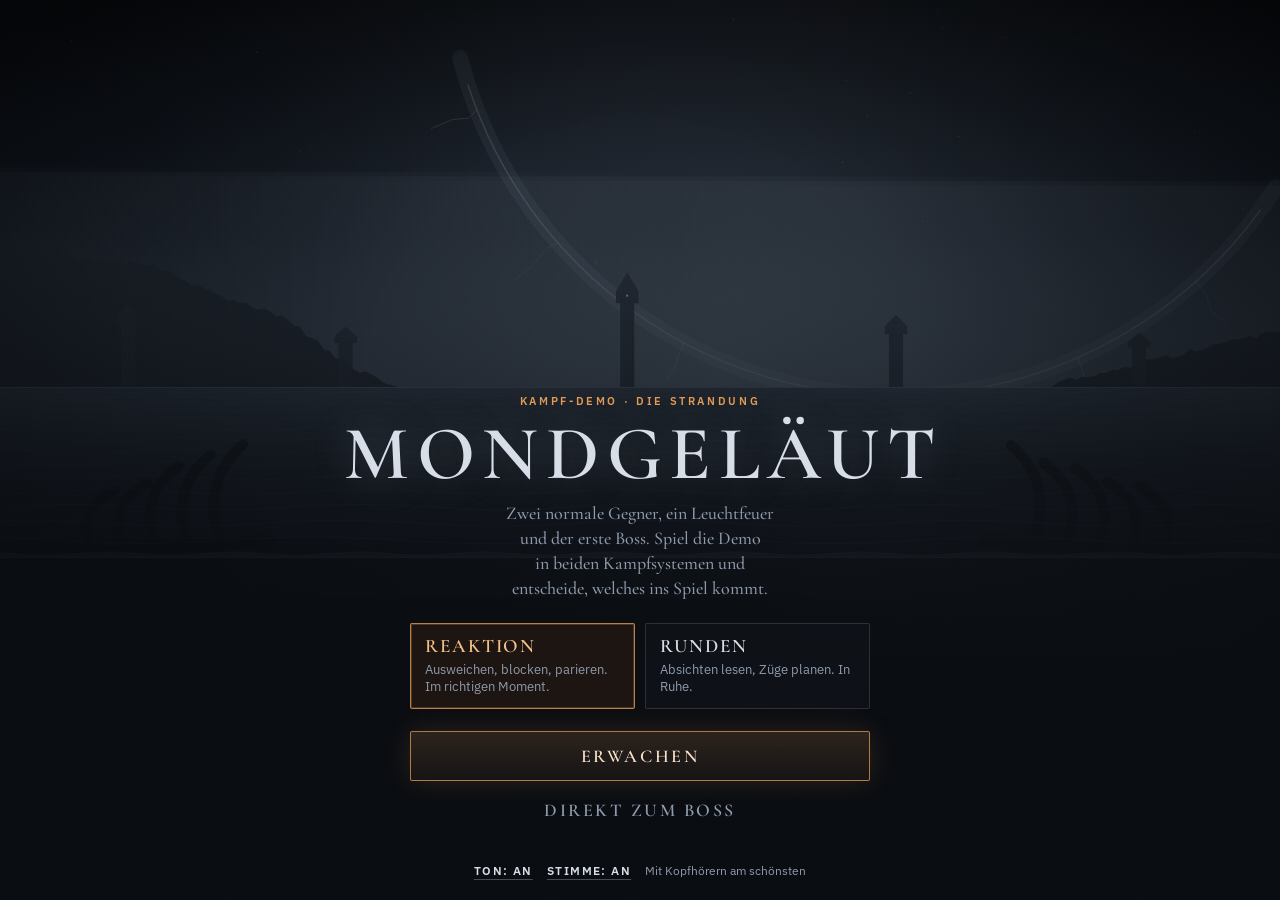
==== commit 2739ca8f: "Mondgeläut: Voiceover für Erzähler und Strandvogt - 27 Sprechzeilen (2,5 Minuten) mit freien deutsch" ====
--- a/mond/index.html
+++ b/mond/index.html
@@ -407,7 +407,7 @@
 </div>
 <script>(function(){
 'use strict';
-const STIMMEN = {};
+const STIMMEN = {"ende.0":"//[base64]//[base64]/zYsRvAAADSAAAAABVVVVVVVVVVVVVVVVVVVVVVVVVVVVVVVVVVVVVVVVVVVVMQU1FMy4xMDBVVVVVVVVVVVVVVVVVVVVVVVVVVVVVVVVVVVVVVVVVVVVVVVVVVVVVVVVVVVVVVVVVVVVVVVVVVVVVVVVVVVVVVQALRhttt///zJrm3fpMGohNAM5/1hw2A6jJoLesgaM1BswDmaP/[base64]//NgxLURIAXIfgCEAgUhYUGRlQMGRkRgfBSFhYZULA4SMiMDIKQtGACwsDgqTEFNRTMuMTAwqgAYlESU4W1C4cDFnAggkQogRCqIXxEBoIQt6fXdziJUREiIVCJuBufDPQt3jvEEIW6IhV3MgMWeiJFu76BEoAAIX//zLphEJ3d9HA3fiIh6BABCN0RC3c+u9P//3dzQDFmiJ/5Q//NixOQdGAXIAAjGAb/M0hG5wDA3fyiB3ezSFoEAEoGcd393NAMXhBBkcRHD6nFaLTcbns9lqvDc9brOfM9XeDS/yWQI09Hz+e/6EhNTO5LGUkniNqP7D3XlmGCR4VOdViVGWMkcx3+ysUSCEIpm8rJ1oMQDnzT8Loglp65jG859MvQaJh7B30WAQUa269JLN9mlLE2z6ltH9ZODCP/zYsT1IVPh3l9DGAHD3Xh1tXDvpgNZRzDDrwZo8sPMskDeomKfe57EoW3Z25LsRSB3/f93JZOT34f//////5Mps0Py+7epPt36S/bfiWUrW3nmlyNo5btuPDks5///////////P/euf////+bqT0Ylkvl/YxYqf9jtJY5///8/////+///3//v91zPD8L365/93hzd/n8p/5n+3cf/82LE/0HMFp5fmMAC8nIfjdPLKS9VAAuUgajAw45U31sb0GhR0aGHwq5Ad0xAAMGlp5UJ7zsi0MiwBbeFGoGJnl+LMmpf5j+A9HWyPS3M23jjCP5Eq9Giumw4qaDpCyCN8Tbo1AJZ7FjaVrtCHiJMWQ/XhgxqIcp9xIUHS/IlojhHanE1JFzSrQwncq300L/XbmbsrI+e2hrpw0bq//NgxIc69BKZt5p4AMx4CuOZ/E2y4tatIs+pH0PW7by+l/zmmtMcklmKK1qnUbOM0m38bmeRaSZ8n/r97xBiys1Y/z8en+7X1F+fJJFzZucKPd0xJCbFvGv8WxA93Fij9/C19ahYr87v/qFCtrVZafEFZCU1kibtu9slhwLpJquyk640uYQsMu4sAQhjLxtDh5ukMOW4am2FBVvP//NixConoo7aX9h4AvxpoD3MeBIwTRk4V0FPAvTuNA8Vez0pAvDu/fx5t6tWSFPTcu/T3rvHpeuZ89WuEeBbWqf/ere+d6tiNqFb4a4E+v9/X+tf///Gvbeff/5xrwIb2dudsv3LPHanUmZzJn/cpVibfRZ35RbThgDOpir4kKnxVQfkKUklkxBAmwmZDFW2sTLMQ8nF+8fKzcB6vP/zYsQbH7O+zP55it/8OigBkYt9aPtykHOUgpeZV6WyMaR7/1mP/b7hUMBNy/2/b+6TAJuIaaei2HXJhHR62M5mKyo7/tETAQQBHKKPf1/7Mriwkg4Qdfr/X/7a////VaL7sQtHlHTR6pbPYw/cY09ZsABqN+T7RjVuiyBS6FNdeGhSOdaCXdjIiNPJqLsprSXZq43qyaqFNlA8oEf/82LELB8aPrReykqYABPWPrqs+rW6S1MJ6LTVFFgMzkIxzmWiqSlKndBQiaHRp0nkJTdVVd6mDFHChHihPYTDpACDKYgFxCMrNjnQIcSt///9iAaYYEgGuaxx5KlqLqkRJSlksnAKgJQ6rErV99zY4pLfm+PuPriKzax35davB7REinqYlIOfdEHb2lZZkEJ05jkPBiUG1wcFkQ5H//NgxD8rvA7hvkPFr2Mp11TyAJmSdPogxB6yVqtnOolicHwcCsVYk6uisxbFah56A5yXlvfEoenIqUePXg9xD1WT8sbQojLXj9MtVp9R41BjTR95zuSelPnteipkQQ5G3///+jU7z6ZaMdHRjgHBMiuwGYAUimU4GcDcI+d4eKl4UgKUuvlSEIATK7pQnrKqmLIUN7eRk1GSTUXm//NixB8mEmrXHkme/O43yqbwlOPvSwkXNEqOS2fy6Oco2qout+Foyidn/BfAe0sEm9De5paAGCB4JLpIBSaQWLCCBbtWKJHIanAbzKLkT4dTKvnoXIkwsSoVayxrMFPIpSJGA9gzZ8KoaCodBsOiWGRQsZFZ7fvq/9em48wiNissah0s9ISVUes0IEA6oHRfSo1q2HS65ilc019fS//zYsQWHTpOkk1MMADLvy3y1bWy1JNs+TQCjUnEvW8sJNROqcYlU48Enn9tnmz2pjqqnZyNxRZGNeadt+/m1s94Sk5kjSkjYWCrItrOjoBEkEv80iDQtEVEX/BpKiQ//f/5YC3W3hRQVv+sBCS5Go1YrHrXdbZJU20DSmM82xZQabNHOxhWB6N3vpwZ6KKsWWbkXZlaYDSCbyTWTLH/82LEMSnC4n5fj5AAdXsGMzMc8AJC6tFRkfJw0rBuoOEAdCCkHSrToS0mgzrNguKH4CAAGvgKMAHgYMayJ5Jq1n0rqrWICiHhswGgB0gyBHkTEpqTZfVfUylKdVSz7MmLjSNSbK5gTCBuikX1f7v+gtXepK67KmhQPlL1t/32/p/9CEJ+78AYAIIS8CWbgqqC6TwD8XLlxbWLUrWg//NgxBols1rBlYxQADY3YRIzC5IDjDBVBrQdDJzgrAFAQCwiAQB8KyCJLowXINYsDwL08giKEUjukeC8WyUjEWLAyJzSJyww7q0G8Vgb3H44K5cfiuDaLhsMChM1kZlOdGKEh70M0MQw9qol52nNrX///vQ+n/q9//+/MmNRjyQTjT/HCxZ8Gv+mRYYzjIMrId7VCRZFRhIQVhVN//NixBIcC7LK/8YoATTG41evNW7lmIKEOJjQwGZzHL7MI1JZUMNYTytPO+jI5RWdm/6Y5A5MKKd6XYTf1RFFioXcOEGCiEa7f8iaTfqptGZbIh9GJ26VX3e3/9q6f0tWREJxAlfvtuLycr3ViZdXuKlsINxLJ0+GSESjfWl9lU9Evd1KiKNq+1y7HEIM1UOoZj5rMpCDtAJGr+rMVf/zYsQxHCn6yv5Jhlj2nm8suZZfKpL6g6HE04Side/lqxlRQYKAhSLl7sXULMBcyGWBB63sUHDjRykY1Yjl0f/73n1sehhBjRRjnhNSaZdVaLtiDNyUscM8AbDrOoljAwIQvUan8TWo2KVge9KTduWHktI85NE5RHKtuzNkWNk62x2bf9/dWLqZIW3895+/vj94cpxKH0i247ovP7z/82DEUB3SAr7/TzAA5W/N3tZqsNKih7RFlDzrGliMFbJNgiRVyP/+66Jqn1AUJpeoDZ6HaqKeGykbZq9rrbX9fqwtbw6MvI2WDHUdxW964JcV6WnoTFzwE/hqrSMBuiuCFuCrOhWOGirQpxPxUzpRdsDAJiXJFnKgk0tJ5KXTTtgL4SMvqOzBnSzJeFMfBfXTdzpOZ26nrKxoYxv/82LEZzocEuW/mHgC2NqkJ/DRA430jk5azXCHun7U892N5CdY8b78rGt/MkFzh3Y1YpBd08QYuLAQZCVMhS/7/L9rXDp1ebF2dnhv3vzNjO//noUdShVzEp3+INrfH/8SHtuzHnpv///////3lj9wh7z87k3//i1bPnsZiYYTt4/ltn///eM5trOL1vi01WUFLdtjdtzBJiFRCLcN//NixA4fg8rpn884AvZ2FFyyyR4zepGBOrhsVz3uLZORFSjc1xEOLFB9jzB5FNuaWLJQSXYMsgBYwNSxAWi0XHDItEckWG5eYzf/1OmmFziB9X+1O1erLGpqWKnXW471VlVkT9v/5yu/T////////MZleo0M1uTKTJhNRi+BW5JrJrP1KIq5zzIqZ+crEyakf1ynoamjGqmTDLvBMP/zYsQgHcu+4P55hNMMsCYp+1q3K7mOURPJA2Swc5WAi7NDCnoBOh2rzsxSGUinK1HLmfm+3pXlahjIDQ1VShnR5oqwcZiuzLncrOVIYzuqKj5vX2////8tL8yPmlqQwEmvkdKqgSTTjuus31bD3RHiNnuRJaQYKe52CaxCSuWehqUtZqm4lhNEVIqIXSshtmfjbP3ZbFaLXQFmRif/82DEOB+DztG+wkqeOMLSqTDtCxUoSHo7pra8q8zV5lb1ba/6ffUyP1/6CRnsIkcqLf3X37Td/b//v1KxZTORWkI5SC9zqOmMwGcoweLSTWtvks1ZXa5/9dtdnqaACEQY8FDecQgUpGgfht2YR3/rWqst/4j8oqKizBYFUMtEh5EKYXEPcokYXHQMMExX+MdCmKhHHHZVHVFHOaT/82LESR7r0s2/WCgCbYg82TDpHM6a0Iheq+n96f/0KKqbKrVGWqk7Iu35l3lrp+v3Xp/fuxWu2yLaiiJpnexNAAA8VhaOz0/q9u+jYJC4MMMwJQQxWDZYBAWGK4KhkwkAC8i2kqREHAEW0JSBymjTFlRyG3YciZk0LcipLoZdflK8rbvZOP3EZTcZosRMNYy1VB2RZOs+7XaeG4fc//NixF00OqaOX5zAALi8vUNC5UCbDpFIaC1uf3y9H5fUvZxf/lkUil+Q4SmtQXO0dmcl9+MY8+pve69e3Fb92mm717nLmWOssuWqK7LXmnKK7b+pjhcuSegw+pLO5Wbucv1ymvY5f/6///X43NVThyjKj030//+kFz6GK7dpRwgSTikmzmrsb0lizOT1lBEBkLRK8gLFMRQ0y4+zg//zYsQcJuNm1l+JWADJBB/+NkgdHhCs0s2QB0A9HJOo1Nahl4gB2GAeFjqR166j0D1FA6Ezc3PrNS3n+Z9s+nA71+3nyy0kS1zVXwz2f05+0+9pLPnR3rsiWxcy/mq3Tt2RLYbU1Wyj8V+//4uq+uI/+o///////33JLPqn6N7efKdG1bHH9CD14VCg+oy4lvZI443KDrMQB0PGOLj/82DEEB0SRsb/zxgAG8K8b7fCONWG48iSZg3g736XcHiw4ZwgQWOEIcIE1gTRESFdoWapA9Qic9dzhdOlanCPpe6Fkd3Ra0kzRInOe5yocX5pl0tw+MvJn3pveuWGta4Rutvtf//6kxwZQKJUthZShWr76OMkTKeB0FgHrA0DQRhKnJFHAdSFoddWVdi2Pk4QAEz9KKJuj4MGQTP/82LEKhwhXq5UeYaMheRx0KiaH1MM6w1BSqqkZRMNYTv2kFJCZWojDWsi2pSjUlaiSOpAILHSx46F3BW4iy1Wepd1Gv/3MWw8OUeJZEQjmjCwBsqsAW3bfr7I03UyWTrbEj2ALRMtMv0XjdpliUD5uVFAlljY8Z2BibQz7KVbSqwpS+cN6FFHDgFRss8E0FBuFVjNOSMa55epGqFI//NixEke+Z6tnssGaClDyagZOkjrZFsRA0DSiqtZRaGMfmxiQ6+tyzouzrQ5m1kXUqJSN7g2Fj2MLOATSqlkVRV+/bcslDuRMcIgrUXeMSBA0FH0wjgFSjAhDClX6vEAJ+RQqcJtJEiQ5XKqGkuTWwwZ1IXupusmtuUlEwVZciOeqsh9Mb/9H691kHq4fUiW7f37f9n9juYtDuUPDP/zYsRdHoquvZ7QyvIIhwSj6p7KcWOpUEoGOuFSlwu5UqR///n27+1xlaqBZua7f+3S4SoaKlltJWK3C/6rmxrwo4YabAroBBXWZa21cuhTW/W3VtJ2cRqoVPDJVX5pE8cXsRSXy5mloQejChAme2SNedIVwfkaqw4VmaQEewikZ2yf/////3mpajLcKtY9UI9fr3uqgu5G1SAiNjH/82DEch/C0s2+wkbShGHnf/6aaGJuuMkdiC5Ldt9bLvARmUlSL2MScHK8AEx7DIzABcKxOjwhxZrINRLLApEvr1BTJVAgZVQp98eeG8wpHSWZ5r+5GWX/mQMs9ZB6MTxxJiQ9UvkiuFULc67LA1IrnWIsw5+hzf87bWeThQeWFjwlOuTJCoiqAneP/9tvaUtyBstKL5NtUlRcJ0H/82LEghtRxrx+wwY2+nCRrEyzQhXYujTPvpxZ22GcCY6Kc0hhmHYyVlZrVZaunDIvBB8GmLYwBJAp4TmBwaTvYTubtWUvdVrQRppYpz6VEXJsRtVsXQ+LmGtYdAQB5LqIO9GqCarrmUdF7BzBF+Rl8XdUaSrjiNzk4SqxhbpatLd/s7d/DqHTL3M+5cvXcr9fLbdz7++5evXrlD6w//NixKQasSaEnsJGcFq5bC/cMPYOFYqKOMRd6EkTlxVBYVCRRqYANDxUWEZfUlCbEt0bqim/frvQ6ipIOCOOp4yO67TaS1FEFO5xlVFOX8HSlNpajqiuWTZ03lRciIh+hLePpqA5nC0sgwWCEEgGxukiBlWBZQasDGYN+H0WSTc2AwhCw8exc4fCGWg1Ic1AvGxuYA2PiPxchRLwYv/zYMTJGZGOXPVYGACRIg/ELeRAE1KJfFyEwOAg4XABjAZgc4TYLJEbitSmLhFeNhXyDOT5RL8olcn1DNFwb5IECFxlMiZ4Zo8NQdxDi6Yk8Q1D6WpSa0Tc0TSJwghUJw0Yvm4uUoIjKpnTwuEqk+VSaTV9v+69b/2002e6uttaPbb7b//Temm5mXzeZugt6lpOlMi80ixRNSkTJ//zYsTxPWQWel+ZmACJomSdagKZJcdY1HI5SAAv96EMXBaXTAcySYXCvqGX7UbBSaRtrlGyFSsFNi0dlu4rXBNAAUIRlXwp6loEDYo/i8qS1j3LCj2xZUqmLNXap72dPevUlS5Ua1D0HOTNyRdVSkuTF+l97Y+/bOIdlEtcF9IrAVuApuWRmWU93VLb7lkyuBnXZXKKkPuOzTl+1nb/82LEiy+COmGdmMAAauFrK7ylw7lX1rX3M/x7vuX8vAQiAhKHyTuskJZhiiLtaq7epsWMhNwdO/sYgS7xrcyMLjlkUzzei0fgyGYGYYz28t5gvfgvYEAhAVuOGoJI3kt+LgCsAHhd1LchVLPhNCEIQd5LT3jUtwwxczjHoObZ/TUx9WJwcBOydqtaYWNZa2d/49MUQh48Mtnyy2sx//NixF03DBaaX494AD2rDCu9rS8GulfDjqxWRH7HO2LpmlYVa1Qk8rZ/unz9ff/QxUMZBzjOhWTRX8ePAiqVgmOpCVSoWmRmj3////////VCvUbmrHlGfd4n173ZXCNH1mSNnVbetf////////////jXiU1l/t+/2q73f7//+dW1O9p4ztTOKvVEi1NVa3WUu0tbJEzP+ALEp+O27v/zYMQQJAwWvv/GQAAqs35bGLyIojebSuHhbdp6unlqeEe5p4eWr6iJd/e/92W/+Z3uPqev+qla/iauklI3t+shOoF8kgrSQblDQ/GWofyMLhD6MIqvSukGu+SyJwKVKb307xEzR8u3fcf6buNd5O7iErikzCRYbFwYHZbIDii9wI5ggCpVqMnHDKtx5iqLt4d5l2trRcA7YJIIA//zYsQOIowWzx4yC1ikoyD1mdZ0w58Z1kkUB52El+mMOZzUFXm5496uYREISPq0ngayrQ1eKiH++/f+35735/W+5qYTFD+ppBRB4mGSEonQMkISo4UnokyUPIGD7ZpZz2SPjnRpd7Z1+9VW6as//yZtF/yMxMYzEHWHnER5BNwYaH4/Kc5iDjizVa/93Md2j2QDhyYfcFADvBhRLAP/82LEEyJz6tMcwYTdSFGwdYvKj4g894cVP5z2Ivu6q+F1SjSSJOYStF2tqciOAA2FhR+bZrJOms9oNIw1RzWi2rHzP/jN8+ULS87/48rj/7fUSUiKp9FClKysqKxMGYEbsWno//229a/92lv//v9/+j1Q5ShSiRiiiuJGBPMFJGyDall4gkF3IlREKER1WsxYkDh0CNWFAxUSjNBg//NixBkfU7a+/uDEvDHgMaamgWgbxujEH8pMP3F0DFnQooEMpgbmZREUhSOEQoiIhREIYQwkqf0vDRuHSWchjIiDOfWCSt199DOWzo6lza/21K25ZjKVqsl6GM/+2v///Vf/zG+366q39QEEpYsFTvrVMXlyBaUtyeWAqON/hTAEYozLNgqtJoUQQleVnUMzCSGbLI0xnxlON0VPHv/zYMQrHnmiub7T0HBXFtQlvQqw5THrWSOU9CXCokGO0XVXtxa///xNQ1wUJ4OFz6MfQT8GD1GH9h3LAy5oiHMPKtC0SgMS6kLcR/1nbdH//IZUBJHgoyBQDbseAHkjStd12ndtyHfLg2zgrG/A+pwIDpYvls+egPmktlrutuUSs1xTeNEZtaxhhRweggsOihBDvaCy8jJSjnDMpf/zYsRAIDrSxb7DBlbP9cmFZ8YhwbCjB5men6ykfY2OqrhjNjKGza9PY8l/y2Pvr+TGjNw/oZw0YYFj1wNPVZEp6WGkT8OUBNwdOkv0VYe5pWtpt/9z5hBEPUuSoUa7jSm0SHIiaspiuvviLqpmk7Rp/xQo2kOChEsj/+/xh/cMqKBiwJkSq0JA3Jbz5w26M0/X/VnBOcBcBqhXO6H/82LETyAbgsm+wkS6km7/q+3+nSUhqoSyj1A2BmB2u1Q7v7pV0a/leat+2RvT30azWgwMtbTYsDsDIbZffeoAaV2K2XXbb1VYEGdpsFkrV1xmK3f/R3MSSzmgVNPL7EgoakXbkZf5n5X/ba0rZCAVH6kS1iq7yldWMZS//6CqmMZ3d6JTdlm02hHsssqnbslOnKxVClarOlux3ld7//NixF4frBa9vsGEnhHBPm5HZspn/9jU30+p0d7IIe5zgQFhmc6GefW9mdToPQE40mnJJLI9fG6A6nYP6Ee6kgrpdqm22J23KxebIlDVgPLiQwl9zDRIu718lccOqq+HELFbc/3bdTPKoyVszSI7k1WjojvK8vMK9ZruF//97ZakNUmkGjuaRKMDkLMh2Epbfbb7f/p/vuUdCkfYd//zYMRvHmwSnb56BNoEO6kHJ0UyfrGFIgFok97/tdbOl4jBFLxTbN3ZXPXWrZa2E5dr3wgWxhqRYVZhQgI1goTQo3KKBBoBCg8QBVUcCR4GQVFg6VMOLIBwO3AIehLD+hrCV6Oalc/kqW02UZKiSqyX7v4obatFm9Du1tVpuWSttwxW67jZ2MNtlSlU0FDwCqBiCWrmpuXn0YJa3v/zYsSEGMjyib9MGACuCNILGupLAUHgOABZhnoJrAOGCniD2qV2AGrha6Blw4fKlTWtygYIuFnwChYGdBgAFABkijlNRkdImiQcrmhoeEJQAgY4goHBsGDAGit1GyRsmo1PsXKDHXcDAgQ38c4UoOeR4oMkxk2QugzoWUybKQWu9aHHIHAJ8NycNygRAZAcsiZFzn///6/3NDRYDOP/82LEsC+y5oJfmKAAD6h1mxvr7qvfoDBkg9xRRkaRaC5bbl4orZVo7HwKYB2EDMlWwWViZr43i3/rXlrW8XDaglEMYgAjwHqYuLbwkdcO4lPhEmqGp1vDnfDkj2iathra1C9ZI2UJyqhsYj7ENQPOdydUNc9R7RNa0Q8mhdRKH4PKpqcPWxc62LKR0hkbrDcXEpMmFw7jV0rKLtOz//NgxIEt9BbKN89YAge/dLYlsX/tqOKi/////////93t3WaqfEms6KxOmEziB4klh7SXKR3GJlZ0lG5YeJReamqkO0UQ/OgI2plILZWE5MWQXH9rzJVcxgePm3Ex09WnozHJf//87SKMgQBmcxvlGEoBlsS3znnN9d5bcp5mqlSVsS30dzranrXz987WR9oldiwWIiJRIOUHjsid//NixFgcacqBt0wwACR5SNr7iFA9V0qsv//+sHxMEhQ8LosjFpiyQEAlsyu8JaPk0OsjaS920PzJmWbHavSNzwwmmuas4hhVtpKIiGDQkgfMa4CeONEGmeZxS1gCxoW7GKDfBvQFGpIOTDONCDlCghACZvm8/YT+HdXlzcxYGIEZY1MzzLiBGXOzortWMjzBwn6rZ6vYRfEvPWFGj//zYsR2ObwWjl+aeACcqI5DjbGRXyOE69BOJaftzVndM+uKbmi439XzeHumtvKfeawoupKwa+XF2v4a2qFemrf//5ur30Rn383/36f2UyFP2KNn4trGvnX//+feuqPpZK71rG///i+cv87ze93+/8f/7kzu2e+izNSdgRrw9cH5KipHLBHrTToFHpXJhStuVuLtwQhpZI/LUqs87EP/82LEHygbos2/2GgCdWMPvKrUvE4B+EpEgFrE0czOGSjUe5okYlp5E4dJJzE2NUi4SY+FMVguY+Gw9R6j2WaH0DY6cMq02SoGa0XakyZ4mnC6bEmcMVOmYHzFVJf3/Z6l6TVoLVZaSKB80PskfLpeMTY8mkx51qR////////+316ejR3ZIxUUCwqeLOV9agIZG21rtfr+7i8gndea//NgxA4e087JvsGKmqdJu8umWuZ3qU6X0khSZHu2oHa319hKqoKLU7EtZzcoCqkwgM/8azUqxSmFnKkoyURFQkAQiHaiLoZxrVV++/+stFZ9m1Ly8SOjloZGNMf0xqlTVrFdkmKVZkSq9f+nTplupf/0dcREbn+JRgaqADcbiU8U9lbF9BkudWdOwhJcxwFWGloHWl3cMCiaaR23//NixCEdydahvtGGnEKKTYyNYqpiK6EQ7wr5Dd+VsLIB32/Ed713EEXE6/+YR5ortFosE+iJ8R2EFxAAgwJxAA1vDGo5Qk4koGBpO7pbCRlkU+j/ZTyAgXFQcAYgm3BjSQqM1W04BJJJJ9Pj1ENaH3apt4tiufvVr4ErcIZZZHrZgjC6kQQT9ev/4MiNQ8qGY6oQpwMZVcofOr/Fa//zYsQ5LnwWuH54ntytbb2h3mjA8zH14KfZ3KY32aZhOt9KX9bbSdoXEJgTSc5FAnEMVBuGQyN7PHbG1Rxb3fs8CLHgXvvO6Ux6UiZ3///6f+n+b7//9NZvv4pT+97w498T4eTYiQ479kgx6nOhaQWMnIsItLpwnCpdn4cacgoexKBWSxnNOMmlwdEyfV4/+vb+v/b/7dk//9lXf1T/82LEDyNEFrwKEtnQEI93Y55iJ351s5UXVzC16aqtyuV0Vl9AkOECFAfXAhqimJzYgwSC54JRbIJSJJIEhie0lsTYfPyfqE0jiqEVdN3zeznrm/Z/8x81xfNfzsrrrg4xM5csJj37Leflj12GypdQ0hLaI4RGwUGDjD44CKHBNM07B0dXJcBJKh6q92m1stkZHXCIhtt4bPAZBxk7//NgxBIfs+LqXHsE2k/HfsaqT6HqhCGVHNvtvr1jWNev28w6vKYHh8DuNujb54yuZO3C9BFfj8uoWubsP7VPjvz7zv+90wu8yMMc70de3/paSavRVbqtr2+pTdKqv/9UWt+7b/9ev/6fv/luuVHKlnoY4Y5EHgQY1iaVRGjb1uRAtMuQmqtevYuYL58+fWgEkSenEk0jiquoSFLr//NixCIc6/LO/HmEnJeO7JMdt+tbd2odKtMF5Gl5u02cZzI/KVHpooQs2+UrayshjEcq9JtDWSyc7OZ+aZVR/xXW7W+htDStb//bd///qnvbegWdS52zXdSGRMKWtI2/63aFYLBxYSPOWmTQaEyqIg5dEZSWZZ1HFDirTKFAYgKJKloesM1KPhSkUzLJyLp32uyjK5XtrRHOxUd7I//zYsQ+G9PWukwwxPCXmVX/cqlUtla7lLyszmUhXQLNdFbeY2lnI6Gvb////9//1LshpWS9bFUqBa2HihJqFXG33Y00ypWxYbQYg1ZImVVhM2YZqrrEUcRvjjM8/l4pThVXSkv8yi6CEZsEamI2HperqfAWqfxzUypH11PNWJY5bR6UOT43sb/aVEMa1/ZvdWShnLRy8tdCzeVN5un/82LEXh0rrqpOSMWJfVqP/6//tMYKJunDFFHCqzsn5HZDWdpSArAYtK/QWAJldbnOzeZmPxkQuGoFMZoFhkw2GKw6hdCX+cSpSuHA5ZMOACCB5Oz7iT9IABA8+jEOvWf6/ymvnSm4iLnY/0czfu7T+HAR2OggKCJ8gcnud//0/a/lsjN055GkF7nea9r+oUV//sQXFhSJCB8tNg0e//NgxHke8mqWDuGKtGGFtgUkF59ZsZgKIaDTBMrNNEDhs2ZAFfleA4CpJliYbnupOWJmjyiEVvyyfuRCzUezIYCJ48OacPJ6/qZP/7/tWgaKmDYgNeMa68/e1/v9TntXjknUNug0xyj4hpBwwSUUQ4v/0VlN/XR6a7mQrINBSDxadQn////0K0HGpvSuT6bEVQA2jpLQXf1tCaeZ//NixIwgCmqg1NJLFBgl75kcNSuppCmtgl6UhvarRDYRLpA8gTEtPJYkhER5MprD8mfPPV3f+8zakr/hfxOjfzt7916I/qVurVRmtTxkIMjMn/0xpswQOQtEYxHRj7Ke+jIp1Of/////////+rzu1GoRUolGIIIh4zjufcSqAIkJdHvIgYTe46qefogvZkyKluDqnm2X2hem7z+nf//zYsSbHsvKwZbLBLl9e/Dj2c+QQ6GKc0bUpJn8umjlDx0LM9NPfWROa6pp5dttaf8/986+TrKQJk5O0wu0ZTIjKgfJkgfNuD5V6CTRiL4q2oHAgQsen//+qwZPkXFQRDDjAXA4TX01AdACkckk/1QZ0C2kRwtzkoN7MMi7NiE14yplqwqS13XquokVT6gLSvRJcp0BOl0BDHPPzsT/82LErx5ajsBWwVMY/Vns8+yjtDIqOQSMxVettZJkXXpu5SHHC1Z7XNIZ6OxWdenrlUjHO1+9v/////11ainMh2QGacolhkM1mqJi24oAFxkGduldM0J8AxatPtuZfa+W2SHBjxN5t9+cotxEMd5HUTMDRisrzz3LP7cTr8rTEa8oK4cC42Kx18JPSLTelC4NMF48gwafCP6Cgzk9//NgxMUdW+rNvoJEdcrpQipLc6MRnnszI53rb9v/Qotbqckjb/////r7bEa92PZaDCBCIIQ4hgwOzDJMQU1FMy4xMDCqqqohJ1MO5oFOaVs3vA0Fh9CAnUovzBKGVkcqYXfbGXtiE9Eh6AmmIZGOkx8qDBGDFNczO5Drdmy2aQn9TI/VtZQFc1UtWhbS1VRvvSgroCBKJeGwVnoS//NixN4fM9bGVnoE/Xg263XWKgEQywVR//jHoCj4SNG1gsJEiqQ0DomLC11YBgkAi1KNQyAThz+bOS1qSAlSA2pXbpCp82Yt44cQEjRNskWjhbtp8/SQAphI1/v8oa15MKJROkq5Q7ML2KP8Du2DtLLNCMZAinGPI1m8zxof9y4xouR3tK7LDduofHqsMUqU6Q2u46Ip7v3M35nhlf/zYsTlHXISxl56RjjWJPHGUtuOl4me0XaJi4+9Wq5///////t1VdiMx0DrFXYcj6G0/N+FAaKS7blfhwLun7Q98yooCK3OkYoAJWhx1VkYFFTx5XnlW28LzT3FBUQ8WpQciukio1xjRpfeqJZpTDRYVJrS+mmcXD0a6OtT1W+711jI5hV10K1jGdWrotyzOv5pbOowIdWBktbRW5X/82DE/yWrsplk0gU9kmtK5lKGfXt/////d0250M5UqUGCMYWihQwR31KJeZQhTEFNRTMuMTAwVVVVhBJd0t22/36vD7ezHeLknq9PLW7qHU23sWmoVvdytJebIhxFIqCwcnkU6/99zoHQ8yVpeu5tloYLPCrH90SMrbqq5Q8RRokBTM18fCX/8ezKq3sK/B18MdKZUvYCdDlztBv/82LE9yIz7qhWygT0Tq1WgwTpT/bX+n0a39tStsRkR3MEMQ30HOJiq3o/+arVTEFNRTMuMTAwVVVVVVVEJFOSSy72yQAd4Uy2uAAlqjnAS5XKt1VMIe1s7PFUDJO/V8AJQlORJd3Z2leqS60uNic4tzBAqVp6jiaqISJsscjlJXdxfq5oipBMHMxXJop/zr98z5j2VlelpTsQtmsV//NixPIgk77ZvnoFHx9rO50HDjMKqg0cONKbMLDQkd/yGWvh1ZMkdJKMCrWdKoSVNdLdtZ+AqdQilpksq0sVrnHQW45at409kDOHOlDAH1h9w4lGHYZs7DkS2nzzi9jGN1Y8/CgDtv669x67esZXSRCWwJAEMwEmOXoIAjFA5qMEw/cVafMQ3tn24HHG16omIxHMETcCIwuWGNt8Tf/zYsTxIFrGwb56Cvbt17KEFCoxLcUZmxmpHPmlKq/XvnCxYhExEvhVExMLACRGaCtPyYyfwsVKkTZndcBNUsoYHlNOzBzV9oAAFGEA4U5+dqMlf/////zzueRtRQmcECwQM/TVAZm3bZlERHOrDKBERA2Se8HuhTP8FwV8R9YYvzTudcehkszALTsn4ZvEXbqXqSjrYVpRnDZ6U1P/82DE/zGLrskewwuSVp8f71eNqitneHkmTozHb5vj4xjH8uY9r3tSmdS2pnG/6X+IbYk51OP44TrV7Eb7VHVjpuZXUStpp97zDfTUizsabRZeTLgpdKKo6D5FsHwbBDAxTuRJczWEiIMSMkypIEPEfg+1AeCrL6YxOEOAkRDAQiSoapImzecoOqTfcf3H83/z1x3bqhpldHlT6JL/82LExzocFrxWy9c+B2Fo/DAbiQRSSbloppmgbg4JRTNIJtJEFZHWcX76VQ6J6iAAYi41PrqcAhKdSC7sjYXrJvWnHi9dgfXR+2mW5pX0qLWsLDlR7EgTw41dxJ7OOrxcz7YVHWgh6AZNF9o10ZAqiBAcUJDwWOqHF5ZC4ZCXxJUypZ+XP//LlqyzciFRLoOCI0lpYboijMdWBjCC//NixG4iq8LFHnjFWaGdm19nRk///9H29kynqKB52MMUIEwI7T7x3i/tNELZscsc8f5CMjTngSSWAhxYTglVgHLScUs07ZRSOai1JQVqwmOqOKySMWokqGYSRjHKtTqptuzM7owUUYLOtGkZzVqvSddjSF9TnO3kJnd753J1dLVPs7/6nmvTznf+f1d//tkodGVyV3Wc6VFCMQQFZP/[base64]/82DEiDQMEsJeWx/QsiRRwr+aj2BvHD88KmPr/cmBTP0/eKhTswfILbYjWZLlCu2VBrcYEtRmKwIhwTiiOFmUxKDzH2fpvJR4pEQrW1xOqxODkQtIKkeYeJmXfWwjBJ1gsHhAcdeeZUBmJK0LSPeANcApXSl7w2fxk41vnc4hJTFwENhqfTFmXA5aJ5QLVYtfhpTeGpf//+32pYb/82LERiZcAr8cMNNVZERGe6QjH9XsNnNbFvwYV1icy815TbTYtBVMawcTUNpT1jrp7CvDfeU6s9ZBnw++s2qyvjdsu/8ya2vVoc7NU9pBOC6BhxZ6AMUWJjpEjaiwhrS1aIhm/21ljmHGh4GKs7PcOaB+SlhYcX0qkEgiH4UJEnGC4w8/Wwocba5ALHFuqiFexryGW8YQVgJNyQ32//NixDwfe9Li/GGFS5tlvaZN2Ts8kewPpMO4Bd3Mmd86nfk0V66HI55KEXMbrvq/66P1Lo3rpo5FM8iVm3/2////ZPy7YIU/glg+95ujdHeZiYhmayZzDGXaLYFQYGvKlK07kIGWMPfB/670ww9XZwTVOqtoR9Fs46xN7gObes0mxJ9y5ZqO5UOHUQPOilaarV/YJHI5g8NIrsjoLf/zYsROHbKKxxzCSrDr331bKUql6aFL9H/W+ZypKn9BI6/ZEXXPf/+hMjJQ0FXJKgqCpKIkMniZQqWST8gTUCAAjHpmc2aJh+FGFyebk5HhlZgjqYVGmphZtKaYUHFsB4MS7a3MSVdbXHYq536lSNQ41ihp2v2LkUp6CpZc4mXfLfr0xghMPixgH1PvEAwMCcQGWb6oXZMFxxn2Uqv/82DEZx5Y8q725sY8k/MraLGhX/////csc4EAvDF1FQcMBCVtnU+hM6F9yEBUbU12uS0lSLWY+9j6ryeZ41/Q8nLLIPkmrZlkssThkSipmCz1droZLUcKZwYwq4MZlo9tpnjKY3qUGztahjahShnHWrqjuJlvmuq1Jdjo7unVL01bR7zyqa02yGP736fT//////plYM0LEVb8XDf/82LEfB8jrqWeykTJJRBDLl/vulL1CGZWRVZdQlC4yAaenIgiSOINSyteXHS5c9jTTMTLNVoCoVmPAmaHP9j2UKFEkqqXIxsZMoCJ3Cgwv/ox/VKGc0IKHDgAoiPZPKn5ZV1T61OKB09mJin/c/lKwmFAphcECoDU17rav//oaOAwSHBg2dIhq8s4DscA1ToDaU9msuQwd+Auk6h1//NixI8gEpac/ssGOBJcGZVMUVZWE4ytCeVXqr/m2jOnIZUGxuvhSOlWOzNhLGcAplp/mrlSUKxuPY/6lz+eDMUOQMExhogmdY3/7xpmZcBQKKuS/3/+H+f5K0BCjclURgxdNhv2//8YfaSSLCMQrDZZT6T2tQf2Ao47rfrm2MLRh4MoZy4MtfWNSmRkhrhJrpIASVJbW0tEK3ufAf/zYMSeHaKyjP7DBjgku5uUvr2dmzEqsWUkBggopCPvlYzbhCIIZgtzR3CAUtEZg1gcDDQBgUYIXoYWB0YFUelhz4jSLHzFBwGWxBoCsh6rGTT6lCx60MuUeoIyJuJVAAjtdtu26SsMGaP1dIJFeerXAVp/RizEeWt1r9JZWkZ79FZGfWpJeMps+eSTvlz4sJ0im3alJyeS7CpYxv/zYsS2HiGaib7JhnhCyJtFWuNnDcj27v+WbSlqX2z+w+KcPlLUNfc8i8mO8pnzjmLMuaXBhahOIJn/usp2I1ZiKTZAj4QlDQZxizkmHyXY6idP8N6leqGaKFKNRJWRyfKCVciNOgpJpmWORSLitNw7i0fnMAQCAnE/IJd3fBsbOUg+bRYYUmoFAjZQkhQK7OSXuRIvTgXOqTIuZZn/82LEzRy6xno+eYacBLlsaoRFWThNNRHLAVS0XuE5PcWXuUQ10Ul+CAkuUns76kxBTUUzLjEwMKqqqqqqqqqqqqqqqqqqqqqqqqqqqqqqqqqqqgpZLrvtrbLpSQl1DHxP/bFB/1k1Y2dTEPO6krwkpIHGNiFEeDwthQnir5pihjIR6ubc7BuRmnfqxS1Ix76u9rlNPRdSx7TOzUPZ//[base64]//zYMTaGlrCel5gxJxhG6jLyt83262v99yVbU/u2y1PLlMzs6Wf5GvlIuxbbidGPm9cBriqTEFNRTMuMTAwqqqqqqqqqqqqqqqqqqqqqqqqqqqqqqqqqqqqqqqqqqqqqqqqqqqqqqqqqgWnJdttdY5ImAm0ky3oOsNtsshHWOoj1qR0sjMsMKnlw0pqx3Ne0iIdzsOUyjrXq0ghI//zYsT/JewGPADDzADNkxr3mGC1BWkWZWp1yKrSqvikRorqdd0q7ttyvVxb9NVMQU1FMy4xMDBVBHXP5FQHABjiRVBY2GZmtm9mba14bhv/JWNV4O4ZhY6fuSRWmaBa4O5cFkAq2SbK0us1RETNeNR//5Cz76qqXsBNSboU1KMwEe1wozgJYUT+XBRhSDNVhtQonUm1Lqw4xaw4KCr/82LEwxTJinZeGEZQtl+1Wk1/v/SNf1WUman69jNs30tT6TCmq8Ol9AWOi9ZVTEFNRTMuMTAwVVVVVVVVVVVVVVVVVVVVVVVVVVVVVVVVVVVVVVVVVVVVVVVVVVVVVVVVVVVVVVVVVVVVVVVVVVVVVVVVVVVVVVVVVVUKXt3R7x6KtmwykWImUxdlYqa4pxZiXVsMgIW/1CusU6xY//NixPUhU/Y40kJHhUlvhUW28WmRZQsL/4p0BJqhYXM/lQo39Quz//iopwqqTEFNRTMuMTAwqqqqqqqqqqqqqqqqqqqqqqqqqqqqqqqqqqqqqqqqqqqqqqqqqqqqqqqqqqqqqqqqqqqqqqqqqqqqqqqqqqqqqqqqqqqqqqqqqqqqqqqqqqqqqqqqqqqqqqqqqqqqqqqqqqqqqqqqqv/[base64]/[base64]/[base64]//[base64]/[base64]/[base64]/[base64]//[base64]//NixG8AAANIAUAAAAYCgUCgTdupd0+/p/oR/oAjP+/R//vMf//+h3f////m6vUIF2QhWCIJe0edJIXEW4E0pONMpC4r71MPgiWdfpiD89mJZcjknqsZgq//aj/tcYg3QGkCzlNUEdJzn+kI2idEIpUTwNkvGuVHuxn23csY0+NVrkYpZG4r/SKHFzuUDoSu3zX4bt4P5In1fKOP1P/zYsSYChAHGl+AEB4DDjkRCGGzSSAY7BCY4GHSWP/6T+7z7z4/AdPJMbOdP3OX185ljw28BEsNwjEURQsvZIYc/PP6Sx+NP3v4U/cN2rms9UtegllPcvS+7ajjaUU7YwwprlBfwyu26nf/8+0lJzHP8qTn6ww5njhev027Eopf7TckN/KR2pmLRivZocNROU34w+kggT3YbRwKJt7/82LE/0CEFiwLmMAAcl8rjluu2mt2s1ms0MQsVYpG15IDil2BDUKHDBwXlxSp4sDBEznSfRSq3H29j1fJ0vipI0T+aTlq6YEKRsNqgKJD46luhTpOORAEQyK1cwJbyp8NWfDJctjK5DlZGCMrZyZnnI/QhXHgyDfaVytxLuENs9G/fvTFNd43rgLQOhQMarfwWNnziRYRQ/HTUcj+//NgxI056/q2X494Aws8lom7xjpkjJjUDFNXirF96kp/9/Ov19AubyPtnfw4Tnm+r7Z4i6rTUC14FsU3E/kmeTZj/TGz8640V8yPN5j53969LwH7G5q99dpiRI7G5/+nv/9XtApWHLUAp5u5pVv0Adb//uubng9QjF5dR7osoLDYgOD9ehBD+6NLVEZxU+SUTPJIiovo5BO9nX0Z//NixDQem/7PH8goAWRP//splkeYpXGq6kZjk0sxEdUOp2U9GRW19VPLI1USuq+rpUp19/uzVej9XShkEThAaZkEhU5SgcgopRcQYeQYKMQVmnsKzryZq4ptrETCIjsSyOV+u2JxkeAXVOrDs3c8sFRk2VOki79p6iw5jwmDmYHjQp6ymQ/tQanaRoDcHO6KNnleRnSKMmokHAGHCv/zYsRJHlFKzx5hkSiD1C2tK5o80SuLETM5wEFVpGAMuDAYU5arONPlEW43MO/3K6TZlMlDJt5gEXtsJXMq0sc6UjwO8IMAxPG4MysJJasHAuQhsjLa8EAgH3FCoIpqoEI6bwQ4oKhwDAlRoUaGGjLFoWV0ktQqmSYiQOZKujRCz8jmw2CbkRYTIkTZPOUpZkct2ShKMezStRkso+H/82LEXzFMFpIiexIQJiXBUWEIVJCdA2TKGo/EV2s2KUIVDKHPGJEGprFUAJZJNCz03TFTUrZwqZWjUvefwQ+6Rb4//1eVLf4+UryX9LCp+ahVctvlHY+KFmK31ZCmYDTarBMvNUsJgqhCpLFEnSROYRKq1YuYR4MRAGUqkYAChkRLG/H0ZY459FFm0FcY7UZpURmNh0YBDhj4fCwh//NgxCkp2WKzF1x4AEGDCAOGgAlMYgGxiYCGDAYDRSY7EZgkGpfqxytW9p7AXwyEMHwLg0Igeg42M61Ht+z3vrFMw9w38ejyJh489Kbve8O/vf41nf+3kKu38TcYwcHh8HwsCAAcohd7NtsYKAgCAPg+D4fnAg5nNMPpZ6vJ//e1DBjjgnKFGIYMRUocyANBYsKgQqcZSoNGWDVC//NixBAjQ1q4AZloADgCYKdq8zEFW0PNI6oYBLh7GWMMUhgg5JqPYYQdwzjtCoheUSocwVAlES8JOTR4l4QYhl1Tl4T8dpImQxiVQMnJ48kWQZqRkVrWupS2qWykTExUqyJ6bpJ11LUkbKSqdFf/rUh/+v/+///R//////9RxTIHnN/WkJFUs/SWWE/9e5cjRjqnSKDWJFlsQMvtc//zYsQTHJJyvFfYKABPS6tQMhistlvJThutlWvuJGGKKiJVCIqKgMLAxYq6KxWVHDqGMPFhFS6+bNM6OinlZSGc5xQ86OynRWK0YLRKi///T/l22Vok5jChkp/5v52W//ogGRUFAKRLTjB/QioGtxqKWXXW+QAUZFNF47LrIJCh8UlsJqXE694VtQKMCFBVIXAR6mjMQCAicZU9pbT/82LEMB/Lwsm+eMTeVMCcQv75ejkyofw6q5w1AXYUZ1V+pSszrIKMb6S2dXPUlN7KhtEbQxjCnUhjGv3+zr5EctWRdP9V/p/bL0RzIyPKpVYGVjmFEmMBp5WGt9UBFy1uK77b/fgJ+woY2oAk0A73K4RWyoNRkioWoG6PyXY7+IaKrbQ0tf7n5mG5ooIjBCEM0dxE308cRPPCdTAl//NgxEAfY8rOXnoE3npK6H4vMaV/+5i1eiI32l9KP9ddJ1uwIAEIn3umRX16vV7/u/1cut6ellVXOHKChQyFhCCXFhQI5hMLv3F1CjSQdtt1tSDTXRIiQTw4DeFhMtdyLOiziUzazrC0RKlRJlUp8TTFyT2QPO9S9Edo9AoUxr/RtUIRMhIQaEVyHPSgRkBuhJK7O1wgAQ6vkIRG//NixFEf+96lHtGEjTuEEEdSM09XQ+cO9XBnJPbP16/6/+n//9T/pQkqO7qyEQQEdSPDmKJOEucOaVtINihtGgwrVxhtZvKgMJNJRuQff1G2jZmGhWTmjodmjccQfaVhE4qHlYEx4QGBWFGDlNiiCnuNHFIEhAz5RPiLeKhrtFmizhUA4TgHZzHnu1dpEOZi04m+YhUKptIaWSjiVf/zYsRhICoOmAraUJiHhoFV4w8s6KCx0VBMGQp/////JpUwMKQMaSHizXOpXQB66LjclU+6FlZlQMnqOLuIPd8NW3xfylXTnVw2xnzsST/K4t4kNaAUmOoUlcV2vKX7H8y2rZK/W59T3INqMpkJwWAEGRSEjo5d0nkZzi70duj8q9EqUFVmmo677VanlYqvIHFEGFnJr9/96t/09///82LEcB+rtsWewkTe////VueDEigtSSK7hxtCBiZRQMz//dmDnIyo6TFuARH4onZULXe7s1q1+thSblkdORc1r1tKSfmroluZr6zSz+OoG/L1n/UudrKco3XIM5qxmuSDSxbT9jNBCxCF0Y6Iro27pPszs6oqF5N9LS21RQRRBTf7+3Q//X////dao1eqsgcM5kHoDwRKt9md/EkG//NgxIEf+9KtHsmE3fsjtrc1+/sFRGME4GEISq4Yo4yKd1MzsTFQFmlHpX5tSvKy88oIR9Vh6UrhO+/5Vk2oJNRvI+lneldnuUYPRQq6rl2IICAmZ1r6MjKOohR0fSyq226+jqMlGgxMwp/72s1neqLrr/M//3t/20/kUw7hBajQo95Mo3EJNQCByaAkvu7GAd9ruY3lyF4iw28U//NixJAe48rRvnpEniV1tu6zXFxOUBePFIk9/YUxonIFDSxQa8kJLx6ClPcZdihkUQmnP/9dYyq5iZG3NXCwO3IT7oYJyRmKvH3zwny9wlveiJXcP1N9dpT2QZkGO9wZD/9G///8upzEocUDBAQAmOvwQagGhWAY+tNiKNCOCi4yvIBT4sSpVaGHaQ7oZqqGSGhQxpJcvW5LL60KWP/zYsSkHsJ6sZ7CUIBIHkcMRmSORHoRE39uTFMMDpwzM9EjpAagJigZObw4SfEyu5zFlObLan/2//7K/V1A2PZRejSUEUOcGOZRwPEH/////JvArEgmB5wg0/XEClAEzxNk5koqn1N0qfNG3Zfj/1o7AEsX03VebzKcJnmMAhXG0mUOjLH8l0IdmDL48MFCTNKN26m6mz7UIaHqCHT/82DEuR4abrj0yMUsORp9VoiaoZ6KxUtd6Ec6KRnL601svbd5yUOzF1LR6NQVtp//s9Hr2////////Sp7zoQaTF5xKWuWmgALHtZfr+2gzSbxlMhzJOxOTJSVYMdHK1SKtLKpW3i6CQcaSHioRyszjU1l0/cyZbIXurRfZGKiMxos6q8rMyd1dFMwiIBYqVTI7JWqpf/V9TqPSKP/82LEzx5jvsR2wYUEoirE0soscEAZAkE0swkGXKev///6T06SGloSCYKm70sRTEFNRTMuMTAwVVVVVVVVVVVVVYDQAAZHnHLbe+ESAIGSK3EiApJNPQmdWQIy6WLvm5piVisLnAWZo0EW4CDCSAIEM79IvZlrG+5VyQ6jCUKURsGyhJf/4xO5EroBsHEmxlnboT/11M+74LSJ5UUq//NixOUdelLUfnmK6Ls1NzJRCkOf1d0///////7/WchwaswIikKSDDFILOk0gUxBTUUzLjEwMFVVIoABJFuExLG3XhgR3IagI9mbAE7XQnMLqwaoLOrSqz33asol0/wkVQBUaolBqlCGQUD+l5tqkTVIGay3JFkjIJnsZOkmU9UeReTD/brwxR0W0gqlEWshafN//8RM5nmfNmMrK//zYsTsHzPizl54xRV1MpZVLo6kMgsoi3r7///////bOyPIZ0VkVZ2Eh0lnVQCYiM0laWSlpu+G6Ia5i9wYGLFGkSpGCmzhQMDEtK07LwIpPNO9jV2WyKigKhHUQQWiosWHoPCMCkRVoptihYWD4WARACh6qhyAqIsCpANnFQamqrbCxzCz0qqsrXLeq1Gs1ff8f//C61ccN3zUXr//82DE9CDT4ro+ygr4/1/H///a0381xcmnjViUoZJrJ/+VfUtx14KnhIFXKaHQkeKvg6okACWWW1Sm6cnEWpttHORwVQxpIxRlib3vAwwSQ3RRNYqdZK8I+GByYH41EtGbAcsDHMEaiDmRuLMDLAggBvWG9giIfQuHIA2oFphGDLBb4FxQOwkjpstg+QaIt4YEDBACMgZQgMjAGOD/82LE/yVaqoQXWUAAc9j0Yni8xAXFyC5CIGxFCIBicDWkN+DjAuqAIEFoAGwg6i+mVXNjKiLjJ8SgLkIg5mbxQ4X3DEYndAGz4cgFsBZDKSUtVFa56XzdqDUmU6UPoT4e4I7FjGXLZOEHLxOE4XOt/f/qSa/qdp4wQTKlObrN1UG//2X6v/1tv/tU6kFNJw6bl92PybXJvb3eXC2o//NixPk8PA6CX5iYAUMgMHx4lSC/CABuk+ZyYkhJ0NFSmaFaIUAggLJYXBF9iYjFjcfaclmaozOZQ27Sxm/3TzOuxFueeMkpLGda87LoSl33qjsViFS3c+XUkpl8Wp6aXwzNzupbzvdzNfKmyzwjMqj89atReJzl6vT4160qls7q3l3nPoKWDZ+Q2bUrfuX3YfjcszsZUFjGiv7ys//zYsSYOmu6xl+PwAHcd01uXUerP1MrNJnjnLJuXyyxretW+/3edFqv3XM+dz7v/3hzPlnLvP/ev/n/////lUvfXzyhyMS+1Yy+7////rfO8qYdw3hduW/0vnQGOp0CFSUIA4TwMnUJImnjkChhQhmSt0m9ZHIl1nx9OYbfGdUom44w5aNe55ayFRmz06aJUJy4392Xytzxz/f7XiH/82DEPh6KGqWlyUgA9hCZbKqVXkmqz6W33TNLIkU41HLr9NCzS0pPuCywVQNLVlgoea67lQWCgNP///U70REBjoiPVltR0seI1YUzElGQA9uTHSZK2MTFNNEB0AdHmJBp1u0WTLxpnqUIqL8XOXfTXPQnAOP5SA4emdnGBIJEpy+T1wNwPkc8JgiJ7/al/v84wf+ig/d+12/7soT/82LEUiRLqrb20wS5J73Wd3MGIxlIaquhCaKUGLlHRTZdU1M77+uysNWjPVXRUZGZrm0VSJnprPb/Wv2/////TnVQOHOZUgE1/S7+KiIxNQGvTp34iYN6Arrap4nJMLWMWIBSJkw6QemiIQMYAQ8Ggn9ftBxp1d5uQ4/tM+kRjsNwK7Ege+HL0PsPi7QYYx+dr1Z0ob02DY8fPGCV//NixFAp27q6NtJLTBzRTbUqia4K75xgzkyZk6HhMIFyEuwQtsrYWN1p8YHhU4iDCASsj/1FJXptm21T3rTO8TeTd0d0RT2uylcjpudqsqLYzvl///7bpdEWNoIMogZIAhFrvVVgpNWVvU2QTa7VMZJO6CIt+PyHTdGTewHtCXLNXPOjybtIPJVfoDQw5S+lGv/sYryT5Ksys5n41//zYsQ4G0puzNbCRLr5TzMlJDIDELHYzOtnQrgnlTf/39P6trXLluOHcYwyC8Vy1FaLGEv//6YGNqFWsEkgVPm+lKohpLWVusYH4HbFATYxGhhwxlweaVYQQbdGaWP2zLrYrlbnfOTNEQkmt5Ny+xVgrK1XIzwkkifabUp+dEZdUcqGUMh2IR9a8oMpA+Pt/kVmVmL89bJt0MrFCgL/82DEWh3TwsTWekS7WaxNDUR///9Omm3///93K11Kwg9waikQJVH8tmTqWVa7bJVjxDZBlEYJUsnSg5liwNTN9bcrZbZKHacFay2Io81B84klp24lW6zq15c1XrSgIPRSs9HUjpQM6G9StwoEZ3mu2USgpjfX91Z17XWv766aOYyFElWMVdNS7d3+bsnSyPT/1/lfmNRJalYrGQD/82LEcR4L1rxWyYS2jkBjUif7C1UAK5ym5ZbN1BWUDuj6jtEoMNzTNIjF1RWX13AuMyfo+km+JKakchRVtNXbyUr0bIKyrjzTKtJXE4dAAfGx2Uhzi4lWzOUi1m1qHhoy1zjDlVkZEaqbvrdtVGvG3Va99vVmtRrNtXnUnSz2abTbXtVq/X/T3psZ2VmSszCziVKfpbbRRHMBrwyc//NixIgf88atntJKsseXTwFYIKTBSQmiE91jmaiEJbIVGKsEEQ4EhwqcOB6TRH+FfC86fp6U7YFh2/BW7DfL7Hhxx4hqlj6sl8XFF1kKY9HcljwWTYmasZQkE8O46lxS8JDxXP5M2Ep8eeFiYJipnxqEf//eTp/////+J7Df6kogAmtslaIirhlrt9EQriweAxDEoJF6qjFV9VWT+f/zYMSYHqmSmADeGGBPTmpVIbUqkqnOzsfvaZqZg/XMz7jd5di5wm6BSL+exr8praewmMBuxI9I4CGYSQMSmnFCEen///S5KCFSmRXoUlkaO5SOJEAYxiHEgjhgCf///1I0nBEGiApE81MdVYASbjdyZTSO7q0pChEo2/HRIVwDLmJSiTOFJ7GVP0IG3loINqzYpiEM4cABAYEgxP/zYsSsHtqeuFbJhPgt9MgW90jBiQz5C+7RcihuUjzUzyhyFlHo123//7YusKazO56Rkt6Js18Y5h4dYScrmU6snUq7f9zr//S/0ZZkJpOdBBDIVXHsQ5ifI7VhWwGK0buSyfL0zReKY/odzqBNQ0Gi0pVMMHYLDJMXhh400Vfn7LNvdGXtBmf+/nKEnCbIKtWsXk1nQ7KhmGD/QyT/82LEwCADxsC2wMrf1Wo8xlqj0p//9Fdi1LIi91oys912rZYilLlodrP//29f/67dH5asZlUaMREcXJsLEgd4pONuJiNAzyeOSYfAkJITVB9nsQUWgEZU5bAbZ+BI2825tKPYRyllpNzZfskl6k2YFI8KwsQnSyaai7PWV5x8kCie5iXuEM1wCWycNGwcSxDzR9hwNjyFuk0KJkgU//NixNAeA/LNlnmKnmguKqGDmLgEOBIypFyR3cQNfZ/vXbgFAcGE1jSR0Gg+ZWtMQU1FMy4xMDBVVVVVVVVVVVVVVVVVRZ/ktuWeX8bBsdYAQL0wTi50RrDksc105LQQn5i1gBa9O6UYxZlW4UeWGAYEAwo5c+h2Zp5EKdrnyUKzloxNqa3ECUF2+19qavql2T/uqH1SlJ1TVGHC4//zYMToHoEyrDZ7EoBIYrJPV1olX/mP////qq0JOH0FxEx0EFO44TKqaf7s1UxBTUUzLjEwgqkiRTk29ubFsKSzGrrxC4MxJDre1SmLqmzMnLEr1ghZpKWvslOXlIJC0Um/zf9hnWWztmu2fx9wp/GW0rhZFiwQvYp2zD64pYHQ0P2qL2eoFaaZUyWf5O0vlpke3fpQSBKgbIUurf/zYsTnHdPW2Z5Iyu9PZfn/5feVzk7/////fv9OSkZrauCrILQMasFiBO79dPqGEw84JmqKdQRoMGeGphAqXVNRHjQh0xIIMdEDGwZTZdrktVsVpE+thlhk8MuU6lfaWK3iKwWyNQfCzAPbiVDscD0flWKGxOuSXeOjKrX1XNQJV51VcvOZQEY8g1ZD0PrgWLqxLLy48Q6Xtl1JM43/82LE9yIDvuG+eYbfYxl2ZfRKQEBj0VuWltTiZR4ZExrq+3lq//6xiSqWHWg2CoiDr1BUFdZVTEFNRQnNba3InNf/q6Sha7QBVjsRM4GbWyPOqEBlWSmihdt/e9Db0GlHmYcKZNy9k3lB5jB/9TavA2hhw7rr4mbj+CE/sUQoPBUkXOPpl1vtLsdHRVT/3MVCN/Ovv/fRkUh2GEOZ//NixP8mMeaQBtsG3FbeVlb3q2fRpf//0Vj3ZtdJGNJ7qMBlUIiCca3f0xqVTEFNRTMuMTAwVVVVVVVVVQG6mkGO25SsEOiV84M1sPhoRhl8IzErVA8cXdp/rKC7LQY7PcMk3Z4SwiBAokgyrxLHWPYrV37ScslmCSCJVEBihw1kP2k3Y70b/96q8z0Q1kQfVqVZnjVmOGApHP1/yv/zYMTyIGQO2l7CBN5F9KFb71bX//uP2sWtVmTWjuzEGkOGEEhI4gJD3QA0Gx764KO20tAn+LjuulqYCw0ArOWEUu4m/0gqc+3kK/HzCsS9awnfquYptYoKmeqzhePaRRY89fyMn4JYgEsUGkB585V/m0ZnZxWh0Uad1Zlt21srhNhESFR7jn/SMUxY53IQPkD4gFiQeFCBgfOH5P/zYsTvIAPOtZbJirI56szjpLuqyW+dXX7uR3T6//b/6N3u0tldj3h6KPx44eQUVJNkyDXD4sVMQU1FMy4xMDAAFyRpUvZtf0yCsTczkDVb19AGO5ocdakfzAEmAUNoKPwrWmY+2zU0ntVApx/ndhBCqjDVnJTrVbv6Xsy2LOqejqdqNAxisXLr/qvokqXRENccJCRBMSA5IYlcFq3/82LE/yZEErz2ywqeNJYWUcg0LLaOc/i/pKqS4YSEqUA88GxKJVBd7I6TGHkKTEFNRSBKtdAS9n31XiAjkW/TyxDJ86BaStz9yqShO8xynmmsibr0kxZSkLB8eosABaemY+wipIs5SeGZz7Zojy7SE5uNNp1/tHvbdKt+FPh97qEq4FDEdyw/GMKUeQKGO6BwEEi4NzpF5e0LFyz3//NixO0fWkbSVnmKuhRDK5f/4qT7kwmL7gf/f/8+wv1BRAfOPBAuBw+JxAi+g/kiCY//BjxAUwdTk2srg1SzM1tUh6hagwMx7SwNecHNcfp1hXWJ6LjEPzU7Tlhe02yeoYyKoYH5dBmWBDJ52IZMHRfz3kukfosjK91700meYV3YrMUB4YKEzhgrhVPrG1pXJ5YqwscbWJTpo7eoxv/[base64]/w//zYsT/PXwWua57Hvx7GN1yjMkjAiUKDKT1vsnUnOIsW2Xc7eYWgSa1kqiKvfJQy6uGaxpJnNj1k1A+8cxZCkKdQ++Nem++dOL1a3uZmmiYuoayOBsD5HcOpxbHMOHhRxQMio0TOGh65Q99pjq0PjGFo0mCo5hRlq6nf/6j//0nmvqJSuKvR2lkcrRW1qAaqRR5pxJ6jyLg65tg9YX/82LEmSd0Ftr2eZBcxwcklDmJmJuXQwFkLXYqM4TPWTYlWomrLRTpEs+lVWwyZmpRsgwpvomHsqBiPYCNqRcY9WNp1KmYxyorF7b0N/aaahuUpe6tUv3KpeGLDh5GSPfeeEtSP//6Fu1PlXNrSw7qDpFG73agBuMnfQsqwZ2MSYUmToHINQpbasJsy60nmafK7M8+nROPswKNI55o//NgxIsYAkLbFkjE1KSeavPOz6eSkjdnK/9b2nN/Zpasr81E1tny3o7Q0Ru3gyLGgbARMJRYCtJBU6r+bCZYc+S/87tA0SqseFGmhY0jsEpFa32rcdYoltbjAoCBYLIEoSoYvMmjBLEaDOQws0kCqVd0pn1dvoyk0LJ9TAqYLsBssYhWAoEnGiXizgvomQ0mT5ME4wWuBygs8nRG//NixLocgbqSX0kwAENQMZImZ8iY5BIDUE6CeBsiC5HCyh0htwfsThcNCfdy4MQhScHQP440xejgFeLxWJkolwqF92L6eiLnJEZM+YkHPnkTMgJMjhJpMmVrdBBkEECfN3ybURMuGozZDhwFZj6kDxiUThsbpOohqBij//5qRBkyCHlKOm6e1BIukQGaYmTVi8fS6H////oNLiCzRf/zYsTYOnwWml+YmACblQzTZM3/SqZNAyTRUotl5zyueNkN25ZCuKilmm2R/kpCZ8jqLVdaURb9SARlVgxsxjUAhT/1KxQokpQEBCgIEKUpSlYpjO5SsVmtNfqxSlaYrZjATlQ3KVtuUpQEz+vzGM+aGAjGN7/T9JhkM5VxMsphU7s/o+1JVsRPSy1QdiUk4UoNABDAsv0MKzD5quj/82LEfhxi0qG3yRACpOzRaUUKejOWd2rbU+d08Ldh2CsPhPh20xEVvD2QLjRHKOVJeuHuG9vpK6f7d/39Oe7v0SMa2Pp6jTl/quOP/tEyx8d/Pp1X/xXfXcV1/8EIkmaH0CxGTpMu+n3OyCXChgLBAIGx4PxOqXogNmxuqMWrb3WbWxJgCaf3Xv0DGWZfC4YA6FKGeK3MaihkATIM//[base64]//NixLQ6W7Z+X5iQAHJtzAmRzzpBybNjBTdSmUh+9Awd0W/5wnywWi+fOF9dlt/6tb2ZS1o//7rZFZv9ooCYQPmjFYA4MAgGhcLx3NTkrVG2ImidHySFjJYuFjQgMYCFRghctyChDIPWUqxNImcLoca6ISpJyVliWY5cW1qNkoCclUKF6bz9wAEhYUAviUQvUs22xxjKw1DwYTQc2//zYsRaNmv+ql+ZeAHYS9HBpkewGxrRT++fXWItlYqI0V0inn3TE9t3VEO8vi13Z2yx4l7RKRncXdnFgNhW6xHpvOf6bgW391vv/71iSJHh2fu9Nr5mvf///9udSPbwL23/9/+G3yVmvr////////X/zje3mvjX///3/868GHnNfev///1nEHcZ9KkuqsSCXSjjlke0iAM541VpEG3/82LEECNqstGfz0gC5YCakvWYRa6v33sxKPGcm6kWM3ghH7ZIRPaEFsoqOV/L9JB4wNw1UxspZ/ayqxfNiZbjBDqdqRZgDZUlSJ5NPJK0RHkmjqybKeeP3/1/9/+f1/2b/vxrPJuMeXki6B/plFfWbQoiA2p1yRfHjSFvFrf/+5SxpgQGEVJLV9FtCAAjKOau1fj1hbO06GImZFU///NgxBIf49atHtJEuHwRiAwtAWrqKPcLFOZoLP/WvnB/wmxtGg0ivWUNlkfuMZSnCUrjXIqdm7+JOQpT39tFRwro4NlmLeJFNke9Qq0AVp7atmdb9KdK1R7I9HYqB2sZxSGd6f/////06VZderUIO0EOcoMZoNypR66FBiWC9cZWaiqlcwgCga8UViUaovrP13EhmZoDEZxQIITR//NixCEeFBaozMBKuByUmhTyIiBYIrApEjxcopgIOZ0Ijdfaqvsp62eRXU+yNRih+POouB2MJnDgfHlD6EX6nsjVXo39P///////+tj0kY5zh8wfQhFOcPh9joUPj7rOdCNExdVAamoFKrKEl0cyylQVrKys6osuyMl1SKoyazTlcq5T/uXP+MfVnaIbU28i+d/9+K+NS3uOb5gwsf/zYsQ4H0wWwZQoUVBOXsUEQODXscIQiPIKx75b1L8czwnCaaV/8V/X3L39z2hZ6aGII7wleWH4NESXLQwXBoXYoNDuywbhAOKFKZ0k8USE6kYqepQkkicJIBhS0zgkgNRLjuHEUk3ZrqVrUtmrbRSv0OnWZtzMIkeb+rLUz//r+v//7/v9+nTvemeMffjb5Od3n+dOpOKWra+/cIz/82LESh+MFs7+aEz86kC5bUTx/ea5Vub/+n9v/t/9+9ovXh/Pf779psBLJ7HMsQetZMfPhEOHRT0tiqCEwRzCSdW924rfy2RksHdWOFRxnJJtQ5pgBryJlAg0+FQZCQRDnGkvE4b3RVE7CRHokoGB0FmLzY95sFofItVtcSYqTj1L3NxNhUNEpcgC4+UJdYNsJ0KvSCYwkSq/tFgr//NgxFse4UbS/NGStHwoTCIaeNMOasjAtSQELChqofkUP///+riIGgaDvVw6lf9i4k3EIxNa0ckADasQ7QdNnSDzNo3AOMZGS2bEEHAMAGlDOcqCab3vfWiGh6g8wowgIjMvPc7BmVFu96o5UNqxnvZjvZgQhQTzqx1rKVr7p0NlVv9ytK2aX2YoVQgjeXSJWCw11IbqeK0//8rP//NixG4eklKyXtmEdHFSyzowKXNEUYphahUAtxtyFyQSeAJ8swxM2V8MVdrhCCSHOaZbg0S30zBoSHKhWib5xmFILCwQikWU5Xf7mDN5YYMLOOye6lA/YBAAAk4CABPif9HmnQKIDC5plc9HvI11eQ4ughurZUU26NkazavsqMYrAc4GYDCTgoD7w/////X7K1hYPtQubuqvSgC40v/zYsSDH+pqzb57CpqSJSMS/B6yt61tyxR3xO8pkJ9nL3OwHnCZ8w6ZTWd0lHGWWyTCwEvBzDxJwvxvLpSIA9BkHA54woziDGgiheYcjkmg6Eq/t6FSlN/17WovTZB1Ipon7Vff/ZrVf7stCi92X//////////VUhrdakEDk6bMYOCYK+M7xzt7I94kcbKLSicktmtjjSI8QRBg0WX/82LEkx/DvuW/T2gDcg40DPrDlp2BUQ1GpIChJ1PNLQE8Y5GzEBuhaTdOFTE4KxJxjWFeVKmOc5z5e5elUTZtUyZYpnS6FoB7HCyolJIa2wnMnShhGa34yvHMs73CzM9kg4j4y9XJkLjcJXRN4fKtjvbEs+4ycc1Nd6wwWp4S5PQY8bEKTbZCjwi/SVh7rWXdtQJ0u4QcbhelbV9T//NgxKQ6fBLVv5l4ArDriRXvt7QsW28vqPGUzVmvz9/PzvXo5uNfbG66zr/P/9Pf6Q9/Hq5xnjJSP////i1s6XUzhXf/+f//iuLUvI2ssaTM0HUHpi25JpPILC3m85N8WZWxYUaWLM+2+YnLVdYjeOVWItWyUEILmm2SsXytMrC00QHwtMXK3F9c+0Sta0MskdlcfXF3t9dxJ0iq//NixEkdAmrQ/89AAgNnNhqtufuLSf7//0X/+V2YYPOnm9BqeCdp5paeDRb/7bI2DoSQDV150isAuKyJOSRyyaLsWJjQmRWsq6HAZTIIEwqHTbFlfXiT1hTwdOdEtGq/q0RS5Z/nf3lG2AUCQkxagFCTUWjM/7PePLfm5+cuRKJEGkhuIh7oFGPLH8NEkJw6VUeY2hR7KoyzHCy67P/zYsRlHIFyrl9PMALvV/08RZYl18qIkMOqSVqtTkbU01WZ0FyEQBF2Op68JWaAgyMLyXlUAN5NzGYUgARhB2dy4WigAqgXTDC71pMkDeAToU3WpyaHIJwjAsMDFAsgLoH0jNIwHARg3ygZh8glAUcQkFwUHUnKhMGqBbLhfPi4yGDgEpj2XBc55Jjc0MkEVjscgpWYuGKTEXNyyOf/82DEgzn0FoZfj5AAlc8TZEyQU9FSLKQQqrOIGaR4vuo8YpMQMcYyBDyDh8guA0FaCgBcBPlj//0z6Zub7JuaO1cihByBlYVuLLPk2QMiZiXzdlN//////+mcNDdNRfIuVyfL5uRQiBfHMHMREKCUBkGyW7W27XW3SRxtQiEIgHRbDSugiHz14CEW1FifhoUESHlpAjyWiKO4bhT/82LEKin8Ft5fjFgCjI6STMfSFeO4dSpNVLUiKVGkHR3Esku0EDBf2LLNqdE7NXv9bQOnEDcymfpkNtz3M+Ge/7Z1n6tJeHMMcsIxT//vqper/7PhsLUfHQUm6xo2R3n39x6Ku/nqOP/ZLLuJit3////feX3oMZf3//z7IvfzMT/f3HU3ahmx7HWiv3+11tjjlCsQRSihiky6QInn//NixBIeDA7SXckoA6i6qK7U6uUiYIirAMGjRVlRDAMLHFRgdDpBJ6h2Iisz6oIs6Pq215TKZZlQ1XlYtKditMauWiIIiLMn1VlGD1YpW1+mrI7qxrlLNUs1ymM/m/fX////S//bfMVpjGqVehhsqZqiKtVSWTba2xtYNQZ3rUDAbU3tbTerFkzBCneJiGJ5ddJl27qS/ppElB518v/zYsQpG/m6olwSRrqrRaqhxfHPH8RNE2QZGzY//Y1W58aalnJqGFHqleOklixVRVz0ocGxrhYC6BCZImAVaIgoPV5j9XoIjwE+CusKEz60gIsBVBtNttttY5l+KFsHoQiU/xCyEFwcDnLeLeQs64zGh6jjMCGOErOwKBky/f4eaYCUEIOhlV79Xs7JDfv38eArFZInGSCr1eo5Hj//82DESTGMFq5ceZm0fzxJJmNXv4mX7+PSA8mgPDkGOT22Jp20EIw9CILTJ6YhrRGPdYefqGWYhcfmEE52XPAZRCIyyBBxCmi229bIeo0zvv/MZ9aDM3/baWz///22f/5v/fxbblPemGEEEkOIFIEOWshJxj6xDeWlJ0cDYkjMulunGaEjmdbeds7VVttstttbkD6eXpoGfSd6oQP/82LEER7h6tJcywa+NLMEFUjxLgUCaVJnJht0SlxVUu97xkos1BdehmaQqMDIJi8fnzB6cPKrLSTFLZwmAYVxMHlJpZW02p0fGRaZY/Yn1rstCGOAfrx1Vp+cZiY/7t6+Sl0ThVknEUldAiJHqLAVd/////9H/rUgAToxHHW15LcRSKOLpXcmuxVTRgDfNdhqFTNC986VEqwTn1iO//NixCUfkn6iPMpKuJlhF4Fk3LSNijQBkIaWXZUl4+U6YWVJBUhc14xzb3ra9qjRRxAaYDld0KXrXRV7ejluqlNYeUYLuOcrPl7J7fdmKzEcTSfE7kK////0DEMcHUCqmlDQCcKaFQ1SYG40tH17RyEFhmkvlKofQnLlaTFCohYIU1TVa9K5KK16rZQju0CiiNZRXtyzf93MiV4gBP/zYsQ2H0PqpR7CRH0O5DOyaNXMdRaCWjlue7rOiIf3sdSNbZYsxT2XuzXPZlnshPU+9vsVXq3MhK91ff////936eqB1LIEdwREFtdE1OkW5iM+/cwEeVjGqX121291b6y/rdPe+hlF0/ut9ysp79vFQnU/U57DYTe/67l+P0/9bnbpthqWNP9bIXqoGkA0cFAcGNUl2KLbl29EGJj/82DESR8UDqgAeJCdpT3FS+9pXvCT6f////8/z3//+7yfNPGiGJvBFEJTihLKgcGi4uHih+PGg3D8+nkZR5DwFfv/lCGtyiXvsy0OgfpZaNVLfaiOT/t+v/1a396P1/pyUbvvoqN2YvO03PqsVTE0Fy1EZw5N8TJHoPpKX79tfM131uJhhpxpJBG4qU+239b7l79+d///DGP+YvH/82LEWx68FrmMEZPs+2lYqqcko0EkUkhe4dJxSgNGUygkE7SSpCJldli80DKup5mIlo/uZUI7RqDgslN/o7fvsw3XQzFBdp760VlHJX8945Vjy4jDtnNMd21MPKXMlm2IdKrf433Ox/cvZbGycdEUBS+xeGXgGplrRoo4VSaGg4CSxUKmDysOuE9iQK51S3o/zWtGuJGvU8ySBQy6//NixHAdEX7LH0wwACxVSmOqRUeHVnhniHdmdyeToCKgBalhEGLVKp8VA9Anh0mCeRbB/J2iEilDeDM9HrAo5WkvhlrBoHSxKZDQ7jmEzMAnRfzvUx35wxqY7kS3mTAXjfL4dNR6j9PF6im5rfRFMwMLct43iHnL2no9VqJpp9R7HldJaKxZivk7BrWJBjvax3k0WZzpPBUqFIawE//zYsSLO1u+kx+PeAEBRx3uJ4Emsw4VplTue2bUiVbVbE29aIKEotaeI3W6Rbb9LLLixL8aR9nEKuvnWnHU+bUrfcL4+v861LeGyRIS+oICo3d4Z5cWdtcf8Zo14tZt0rsXZF5agzxf/zcZZ7wgkVUAmgCQCAgICZv+gICAqUVVVS//ZmZm1VVVVVvVVUvVVVVVWZmb2+MzMzN9qqr/82DELRnCNl2JwxgAqszM3////GAgICAgICAlVf////iqFAQESdEIKgq7/rEQNA0DR7/Bl3iIGj3ywNA0DXgqDQdkolBUFSJQX/////mRkf//IyP///RGRkZf/MjIy///////8ssqGZdllksssMlZZZUe//5srWVHQjsssqsssdDZWssdJZZYZKGCggYIOBpMQU1FMy4xMDCqqqr/[base64]//[base64]/[base64]/[base64]/[base64]//[base64]/[base64]/[base64]/[base64]//[base64]/[base64]/[base64]","ende.1":"//[base64]//[base64]/zYsRvAAADSAAAAABVVVVVVVVVVVVVVVVVVVVVVVVVVVVVVVVVVVVVVVVVVVVMQU1FMy4xMDBVVVVVVVVVVVVVVVVVVVVVVVVVVVVVVVVVVVVVVVVVVVVVVVVVVVVVVVVVVVVVVVVVVVVVVVVVVVVVVVVVVQBA2IBAAJLb/019L/TX///ptf7N+7M7e7M//+zu3mEjjiDtmGHHEHL/82LEbwAAA0gAAAAAe76KjOzO1UKKGGFk0KOMMLIfuzOyp3dupmccB5k0f3pMQU1FMy4xMDCqqqqqqqqVlUiX78YDCKaPFJ0DhhJo6sTpWJ3imjxTdKwwtKw6PFNHjEaWEaSmTysSWEaWERwGwwtKpl/8mZPKaJWIWgdhhAHSsWmSVKkYyMiMD4KQsLDIyMiNA4KQsEpCwsAjIyIw//NgxLgR69G6XggFbg4KQsKDIyMiLA4KQuMDKkZaMjIrgcFIWGBkZGQnR0rVTEFNRTMuMTAwVVVVVVVVVRCIRUIxEIwoFAoIhkKtyAAKbMzbs3ti4AxeFi/axdKQ4PZ2gDDA+QUoHi/tgHBA1eBqEwGGMgbsv/2bgivgahoAo0A90AFBo9gHI//9+BgDQATADhjwMgsA0QIDRixH//NixPAgGd3hm0MYAUIMAOMf/9//IeVzdbm6nQx//0IJgg6H1HP/5j3GEbHeQbxuPT+vz+fx+Px+P1eLTKAAKEEC5DDJC/Au4NITlcMpHqxlYIMFRWsEAdAxAFAxgoQOCO6lM7jOINSeCgqkZla+HYbh8SD0eZSVBIgAq29YUDqDoMPFC/hgYFhgwqCNKGR0CwjUqhdM3BE9pKq7cP/zYsTvH/JCZl+FoCJggCADHAUOBw4uBQ8ViJIDjwnjnznd1oirtSSu3HEgNsTeOIBAMwAKIgBNQHB4wCGHhJCBqZ91v/+7h8Ouu1+fwtSzkUm7cvyGg0sAS+x4De5DZsMHF52JvVLn21zLHm8fu5ZflYww/m+595////GaainKW9a5W/D97qXt67////////3///////7v//8/33n/82LE/0TTwq5fmtgAhhZtYU2djnIhVg+vLozchu3TfHIVMAMAgwl1iEZjad291222/WEIhBQw6CBjg5BFntAAUCuDmTBQakZ1PF/yZB8kgq0IE0ZkCLa0IBRw4he3JVqMt87zGTkFvJOtmacB2BfkEtlSN0PT1gUDgS43wxE80MTm3YgqhRKuFSHpbH+J4LoLAY8YFUD/xDcssM0R//NgxHs67BavH5l4AIsz6V+4D/xGcsU7Ohzt4wQ0RWSC9xmrDl7BtuTV/fHvh5S2iXv5611I4J6bSkRL5nha3v/4///fRGSJe///+/jlgs1stP/9f//P//rvWqapn5pi2M/cfVMUkznNNvoOt6r64pPre601/u2t+PqDHZ36AC0iAjl1H9ZwixxGmcKpEKYrUFtM6SmV7S1Go1aG//NixB4na+LBv9hAATVNBEq+g1qUSpKqIPBqki6qWaKCpI0upLHINss4kAKAcAoiiCcWU4dlMTscrhvHh3VndnK58Ui8dxNG2OMk2ibJNLHCPxKUa31Vxx93npQ8TTPT19XNbqpaJ1XfFf//////////fQ//19eKqeevqraKPktlmbi9q0bk+4bUk7MlECjiItuVuoJ4DwYLpCqTDv/zYsQQHguuzbaTCl+MXOganxrD1gYRlcAZPieKB+OEtY4VpgmyHlqLtLzeMbR5sVqEhMobQU0zVKysiD6kZjFY51oWjfWorme2K//61FSyqVveNpZ2USUrMWVk+zenWvt6L1r////R3zM8osuZXBoZj9/dfqpAhS2xlybb7WmAXkDtMrDeoYJ58IicQG2jo70g1qTVqPx+V7prrSz/82LEJx16muZeekpemhpaX5dalYcBhqCtkvuYweKzooAqyjjipS9NWTR9WN6ZjXmdDDWiTlGOjpM331LMbXlc4pHDoi8Wq9ZhK1u/XO9FjCTg6WLHiQJRW47tJQE5Lrbbdtv9liOjVpvjhkwIJRxU9NpQuo/Tt6Cs+yhiLG7JieoQWucstb2z5XUrSRLWZvHkzb2AdDGw+KRk16MW//NgxEEhC9LOXsJKnqvLMmGlERR2c5WRfqyLdrqr0TYz7+qOq7Xun2loqYgYw0s2/IdGfW1FU3bbPMmb29F+yy1fqhyVd2RhNnGlcadVl8kqBWpPYGBKYD9maFBSOA8ZQt0cWCUYHgGYMGkGAqCgeGQyDAQgQLglAECP0ISQjI5TSVZFkZWcmi1oo+1pa5NCuqQR/QsN4bIQYAUI//[base64]/zYsQ2LOvCoH7bxR3x1OxwpTsPpyW5nagcGQT8h5kHuU5kkUCoU8El6fOFHw2qjJPEvar9jhKQuD9gZGdYVcyj03LL1uZZGO0eJvdY/pD+4mrTbrPE+XjJ4ny/+FexqOzytwM7HOCGepw7wBlAzoPCCKnoer85//////k/X/qOx5wBtue98gAeHyIWRaoqUvEIL5xiDEQvANrDFgz/82LEEiNL5qRU0w7cyI6AuDmvIp3c6Kf+7/6bn3O2k5eZmZr/zN6zb8rt0J1g7KCMwH5OWwxLwjjBMi0qndEJ+n3bWOOXccXc8Yt4g/qre7pbiq9Nf/7slzbnDQaII4DxoD8kD8gRFBMoa7fZNc89Xvt/////////pWmprm6KlzUVjyjrpLuI1YCpLkADDdHqViICBwL+MiBNBJCB//NgxBQfIk65vtGKnEKkAEHgedhl10igtREhunGrdZBjzMUdNXCm1o/luxRp4k3GQZqPmk/y8dzLvdXUYyCoEKICyFMr2OqSEkI3//+rup1qLyMlEFlIPgdRkrBdQOFiFk1Ych+f/9H/Lwig8PS0ofQ9QgJBhQAK/+VtSx/uSA1yIk4uYBDp6i8mLslX8gEYPL7uhDElhEHJnlkS//NixCYgGq7ONsGQqrPdWuXfvc4oblljh4QlGldqMOEMastK9rtt6/TSeDguOFXO2Vo08h/Or//////m/KeRQfTL9iKUMDsORw0z5cdlpcw30Oy7rgu4qWAxQt6P6fO7lijwL+t1MyqB/WRlua36wYTaO8eMEUqgFIxLglWLquWPYWbKE20dDWQCOwYCL1KVqgInKyAQnuqBn1bVv//zYsQ1GOqu1b56RDbqYxgbSwrzG/QeoVpb+lP+htwEqtQCNzOhn7ry+hi8rMgYAr509upV//1u+39ErQAItvpL9//9Z0iGZbKJeFKJqKJXU0FRiKQVF4rjutrtXmWqkuDCgQpprQYXaNGBoOoDpYFhwdIgcYNCYDC7jwiGJgWVBIpFwCgs4+KDxILpAKQOG9gdri6Qsp7A68DrOob/82DEYRyono5fWhgAtj5lKn71919TGmaNJsv6U79KAEAYDhIBAUgwiIaBCTp+inYeUjjzFISsgDB917EgicEOxdMygZyw1zkfgvhBx61hphzR1ZlxNOVSE8Vku5hlknQ+CHCCIIUeV7qus6pUhFn/GNwcxYGFt2/eO6RHjBeDMjlC4t0JJLLG2UcN4eUeQ6PlfNWSVnZYzFClVr3/82LEfThkDo5XmHgBi0jVbtR8a7PAiOD/v91OiDRORTyRqEn4oGfcf1YWWNGblMl4j6f///////9D3OaMuFiTF9138V82Pqn+sW/+Pv///////e/9//6+PLiHeZnhPXzcu2xyfxP//jW/4M2qXpGkknohJRxpNp1Syfas1RQCXlzW8cM192vO9dyfuBaajuV8tV5TJ7NltG8MdbPd//NixCsfOn7WX9lYAltNSobxqNokwNFTpEDQnjtSHsuPn2viGar3f//stI0OGZ0zNDq/Nx0bm8bmzFdv5dERc2y///////5tbr6+bn4rN6gxTKO0////jlY4ylW+TzkQACvTNgk437cwuyQZ4bTUpcQaYWdOWrrkpnFuF3MAdIl0QPt8D2A12pJGlrh4N8mmwCgXHamdlvybHonD6f/zYsQ+ISwSvv7Kyrwh8Z5bY1nxD+tQ/ULKIrKNFGV19njiiTFZbFO2uv/36PbWUUFXFxZFJT1QCj0MYW9EdUVvbtbb////9enqVtHyoLGT+3+IsgABpoAqSW+7jk5JW+Pi3Yo4QGil1L+3ee6nvC4rFBKCq5aAU6MQNrhBa7w4CIW7X9pXUfWrbVXE0lXdO6QknstqCClZgoYVU37/82DESR6Txq5WygS8p5FOx3672yNesHQlSO7bWWiFG0q1jf92Y+r/////6q33vR0as8ikoplxnOPKOAlS5CoAaJEsCT9t50ElOLlFGgolFmCy3Cnwpae5igmQNdG2eE6zSt3IestGdmL/Xk7B2bBaSHbXSQhbg5yRRAuTC04KmkG9D+J6bmvhmYyZpK927RqzLbrMREDxIEojkkT/82LEXSf8Bqm2yZC9i6VF0w+rj4mH4//+HrMD4LdiKDaJurm0u64vnfuEf+KLukk/W4QUuR8SNZ4OHdpMDR4hxI/Ngg+IFCz1PGVYuw57TWH/4dWWuWO/aZZKQBlTNjIxjftAxFq+ncrsgmIhZubZvAxE96b+RMetP/m1GZ3UguqNS3ztWStEzvba+67uVvLWuVdNWM+nc3PRUkvP//NixE0cO/bKfmDE2TWL5gZTXZiMi/f////fkdFnVLWMWgNQx3OhHJKTKxmAEHjtynHXo5H9oUK7tV5PY3KquCjWmZ9bXmk3zKqtqq7/IbMamd38znd3eZCqv6alVGVd3rr0Sa9en9l8hPRejSEJOJq6IHGcQDg44mNEwDOjHMyIRmU5kOdEoqnJyK89KN9G/z50JRlelBQ9Q+eHFP/zYsRsH6QWvlYxTXy53KIFrIABPDCGOnREIPbM/B0620SuukTTXDU7aBBZ1OrneyqindfZVdp/zLY9pCEOjOQ5iIc59pJPanfb2pSlXex3I1rozq8P2jtGOyD3FsW2wenCdg5BAN1mIFoJTWb6m3/7ZR92XE+HZvj9+zZ7uo+63/1fr80xOrihzFggmyCynFhIQExd1GERVnIV6rj/82DEfR7T5tJcEYvpZqSImU2kYSaZxuuLaoZkiFEvJYU/dK3dHGNxZ2k0ZprXbb/8ky46XXEdHYGgDwVAWKCgqF0IBQHoubF/3Uer8uQQARNOmft5i65iUMsYXcVd+zr0vP+sw1wycjaaiBrcWbrMkE0redcof///veLKOizTRgeIhjT2STUzZ4aHhmykJcoENTwDQLkJJVJx8Uf/82LEkB6aZtsceZA8ab9nDYRVCTwyU00yU5p1QeraZ/kxONr585Y0ISRCktdn3fL/tpGQIDl/P37OdTWJjXoTCFIIU69ytQzuGcKyBKsRRemWfzqU6//+mt+zlg6eDWeBo9O4NB15Zja7540ZXHQZyYSUh1g5m/yOZGRhnBGGYAIBgmAQiDgWmvTxu1S09t6BvQ5o8ErHhi1BBIiE//NixKUbgjLHFDBFwE0hMIEdI0Bnn9hTBMGAgZO2DNaZTcgAHglr19EahPXm//1/V0Y6DAYgTPPDiEPl2spr////95gXUl0sdpfaGI43NviUjBNLF2Gg0sOnPEPiqAnlpg8qsWQcDgqVAt3gB09ExzTLkapjkuacnzk+V0fEbBMcVXdHqIGc5SjDlR9UqxpTOgDGYx5loqK7RI4q5v/zYsTHHYJGuvbgxLzaxU+b//pmMYy3GCPpebjH9HZ5XapGpoXLr//////70NmZbUXZ5Ry19i+KwED2ioQYGKg0cMWAjET887jNKHS6Zg4MYiBKpvpC6W471PR7tU1+9urWx2ZkKr+bLq2/KAiBJERFyWiF91VqwaiuyzCXRb6jGXjdoZdChSIhUTbeKszpqaUdrWxKdADHgqtxY8L/82DE4R8D5rZe2Yp1UXcqGxEOeJUXHp2/U88o0swdnq9f//5amWfEowOgqeG1Ko2ka1JI04feeGxIQwjqcQvAWzbjeEvSNO5BZAxJN0F3lBEqGfLgbeHZ0QOQblxhUOiTTdd/n4FwL+T3W1DbYZBT2IwB0qrF/zKK3D8jWPVt0dDFwOCJAoRflZVI7lphjL5HLNw/U1sLCaS+joP/82LE9CGJonAlW0gAv2H5ay6mbdI/BlXKxRdsRj+9Y01aMsojsbhlt4h9avGJZlMSC7u3b5nbw5+rF7NO9p0EQ0WshbGkuGetTgOERS/LJiesymnszce1TU34b7n/9/f///6626LUfxX8eZYpu6+4cnM7e9TVShqztqvllY7vX///////////////+eViNxu3UjFPLKWLyii18rqQ//NixP1DlBK2V5jAAqZQ6n/v//WeGq2Gq9Lfq9rXapAFIwZEovAUkB+YzGKhGjG3mEJG3nYYIset0eUclRzwfp+q4ZPGrc+fKfHaiSVPVVTbVV//87f/1VPn//aqqs/eZ/qZk2Zz///vOM8zMzONkyRRcnqFTrhEHRRjAVGLGned+DX/g0n6o6VDcAgrKgqGhtWC5S7Mpz1uyctNaf/zYMR+HIoysafJMACaRF6VJszdVpDdErXziz7CCLOnbgSBGeNMfKGXoiTqsja9DCd4OHD3Y6/TpWZRPUme6Nw7WCaBhAiIh7WzzzrjvTD5eIBBxmIFIzru1ksjEO7r//0zq5w5GRiJL9CEIjni1dw6sjMkjFqiMn///////q97qp3O4wIhCMIJFhQuefX7r1Blqkf/k+2ZSCBg2f/zYsSaI0Paul7AxTEmDlF+N9gWTspAYEkdhwHKI+Qc3yrLmdxIR5kpDgEAJqWxYCQykmcqPzH9mfW7FHl6mTc9NyE1mfHfWIGpQ2RbW7nfZj33tZTu1jYQur1bRX55QdpzHFvRNrMhBiHdjnc7o+mqHaRiMTOrqn/////vqU6SURDI7PnYWzFODPUO+RqHKr9UbbljcjpIYFINu9T/82LEnSPr7speeYURIJKbXi8mdOrfjWcfJ6KGncOXVaHv0PriIw2LxRg1GA7kCWkmcnlp5bbNmUSgZSEZIGwHtgo05gmQB4GZhcGGGYQ188evm+G1KNZ03LpPTDzVjWnyuNHckQ5MmnbWqtTLGYrM97Nki0TG26rbyE8SnCSK5pa/aX2cNnWzg5S2VLZhOvnvP/X9f5/v+/7/H3Hz//NixJ0tO9rVn1hIA8///8feVBqih+SjcE4YmpCOat6m0cvH5YR6CQKiBk0tbbff3c7peKUDAFiEYXZgYFCQFBESgySNPp4GGpoFmmDixVgCfadEaSqEGwkpehSqJwldtnJBWMw8y3VMzlwYzKBQa8Yw6c0/UvmqaGnySFWNOwy+DCXippW/0RuPLKW6s6t70+tLUiNJrGW2rUat8//zYMR4OoNuwn+awAA+9/LdaVS7HDDf3rUZpOfzeNSM1rX8yr1cJmrO8ltXKtZ//lXyr6ly3Wtd1vn3J6Mxm9lzueVaNTNLUx3jrv//55a/ctoN5d////3lXqSnDv9/+///rv////N3Yza7VrU1bGzS/Cox5VB3io8FQaEQmB0C3Ldd9rC8TIsaKlsECbrBVAsX5uGGnSqtIJ6/S//zYsQdG/m+kF/YKAAZltNVuT3CoHg87koWxg8LG0Mjs8pVUqKAoqURNQPOpSlfVV/61TUq0eZy5dhJ3Aq7b6galjfa5rQCdVUeEt4OjBFsiV3Vd+4r3qbJJHPQt6Va0oCp/tttdqwCNBmJQUSFFDpwsAo0eOVRaNblkt95pGVbzLKl0RRYdBxVwiBJVlREINDSFCKZQPSYquPExef/[base64]//NixGkcsmZIMMJGODQPoMHBa9aOxyJSWSW222xgCYYEMAwEkSYk4marKMB3CNroWwQw8G850YpzrZ2wghLC+EsaeiyFucdOMJbxcEIeZpAwIDCgUEkLWBBlGgi3C56gQLBQk65PR+/7DSA09PSACiCofbcnSHPTi/GHhZ5OzgIAg78/E4eiD///////1uB9RwHHA+o4pYfqAgDccv/zYMSGIFGytl56TSqQAqDpFgJJLVg5lVBN0cRLmMkxHQhHy61vOQGpHglIhbS4jdHCQVDEu6L8QU/AkQuTNPEYmJWzPo0V0zKpgGCjBClWhNKsr3D5XK7bCqVSwNQmGuSEritoNAU79xUNFT0O79U8SqBqy7UUY2cU829jlUf//8seTXlqDb2tt132u2kHAw5JpFqFdhET2Ss0z//zYsSTHyEafb57HmxVWzOsdChBThhSVdaqxbmgZqrN9oU06fVz1RXN5UrJJO5Gd6Tiqkjgg8mxbGufabju5gZzQ04Kk7EXuWUajYl7Za/xalcqdFLF1f+6TEFNRTMuMTAwqqqqqg23JZtrLI43kEIGFjC0oFd7VtpgmKTufsIYIMhiZ7A1DLtYZPgsvt3oZQ1WWadLBkipQCS5JFb/82LEphhxjn5eMkYQhqbVofW17Tig41rVVV9ikI1sqPFQI2Ysp9225Xspq/maTEFNRTMuMTAwqhn6X5MLwBhAppzNEnw9H/9m12Y9pS8s/6/mNr2Tku2Pm1q376pYYPidbsJymaBH8+fnRzC9+WGUv6vp/dmTd/jQ5sQpMcjQGPyDofRDsbCSJaMEplZQlDwl1QIOaky+IJqytJtD//NixMcV4RJyXkhGRPOfgCwfm8MipS9Z2Nie/1PeRe3zf47uOpMqvstjv5AuTEFNRTMuMTAwqqqqqqqqqqqqqqqqqqqqqqqqqqqqqqqqqqoqr/5I3//kVHTM81J21SK8yY06VOwry+g6XIyyOWWOKQzFLdmOleKfdAijc0o87fWd0W3M+arpsxK7pFa5uPcVf8MNWm41GTIzabU06f/zYMT1ITLGSFJhh2nUNjPkfS5l5v1Rr/FU/fPnl3/vSf53/j2p81X3/+/iUhWJojRyQhkBEeCMtWpmI8u61HXq0tsS6/Tm1gjqqvJzxU/nQSfP22S4SNynyop0ap0WytltRbzFfvLEmS7zh1zTkYr988slLbLZ23z/X7JCRpLXOsjJyXwEGJY/9aXGqxuNQFAI1aiY1LWk1WGrR//[base64]/82LE/[base64]//[base64]//[base64]/[base64]/[base64]//[base64]//[base64]/zYsRvAAADSAAAAACqqqqqqqqqqqqqqqqqqqqqqqqqqqqqqqqqqqqqqqqqqqpMQU1FMy4xMDCqakqptyRpPzLVhhYtHnKZDC0f5YxGWRk7pZysMM6P8sYjIyMndL8pmGOR/8vYhxaP/YRGR5kaI8+so44hyyOVTIyZRxAgWllZRxxDoZOlViMmUcQIdLKyjjiHT7KpkZGRiEeWVlH/[base64]//NgxPUhC/2dnhiHgRpxFJFNNAmQPMLONIpIrQTIEzCizjSSKQYemQJkBYEacRIpBh6BMgTEARpxEkiHGJkyBMwso0kiitSZAmQPKONOIpKWgTJmHmFnGpIorQTQPMPKONqUlLQtAgaORqGB2WWWWoZMrBQwIOjkahgYOWVD+wyZWCggToZGrWyy/nayMiNf/yMy9mRfyIyMmVgY//NixP8yNBXY8jGM3DRyMmWSyy9kcjVlDBQYR0MmCgpZZfkcjVlDBQYR0MhQUMCeWOXykysoYKDCORqwUMCdHQyP8mWWAwaORqwUECcDVRf/aaVMQU1FMy4xMDBVVVVVVVVVVVVVVVVVVVVVVVVVVVVVVVVVVVVVVVVVVVVVVVVVVVVVVVVVVVVVVVVVVVVVVVVVVVVVVVVVVVVVVf/[base64]/[base64]//[base64]//[base64]/[base64]/[base64]//[base64]//NixG8AAANIAAAAAFVVVVVVVVVVVVVVVVVVVVVVVVVVVVVVVVVVVVVVVVVVVUxBTUUzLjEwMFVVVVVVVVVVVJaFJONyzH8WUaSDBk0CZRdTuxbPU0pBOHZ//////u5pFRbM7HRUu7P//Z3Y6KhTMzkP/9XZn1MzjDDkOioV3Z2fZ3//9mdt2dmOiophhx2OTs7t+2iopmHTQPh2lP/zYsRvAAADSAAAAACUgnFt/8ms2alaCCZj1KSk7i2epWghcP/2zLh2LOIh1Rvfnbr7ZbfqFDt3wXJ1E0yfo5QgoFCd/32IIXzybOnEJnpkIIFj2h02y2QLCHg0nphDIezMJhe8hlkyexEFEFX/EPncnpkQYFrh7YEABBMzLaIQx04LJ6Dhe/9oIEJv3vf/uQx796+v47RGQDpwWT3/82DE7h9UFY2eMI1cMIECkD6UDnBBagdZDHsoIXBCPE21nk79p7ce6jN+eyZMnr7+YAEDCGMCBbPZ5PX0HHmQYgfbx2IY/NUVtpyVy/axtMtCwOIByelgZqCoG9AsYnD4KCbjqppxuigu3CMSF370Ig93Jt93nZQ1h2UkGd08vjF0cFJ+TGSuB/6OTe98nKTCZ1b+sd7dN3KMKK3/82LE/yqUBipeYkwRzszqnEMQy2fvwONEszgw0meLCIyK90YDEHhC1oQYQLc77mk6tkIMy9nYz/3h5oYcFhogAZRrChRwYECefDFMQX9Kd9TkJE5OQSfxGarP/6EmqqqqqQBA2HAiZVp+YNK8cksaaTF0YXgOZwG8YRi2DBuNRliM5hGMDgDMmTbMnwnZ6Z6ABnhkRqIRilRxGQCK//NixOQo8iZWXuMNEA0VN7FNCPARs0rUuMBRYyEJAKomQI4Rdd+smWRmRvjH4hZ/mWkBbEIgn+K+C0SZlwjQVhcIN1ZRrngtx0NilEwcK77nTcsTOLy2cIms4ziHHy/sW9VHIyofHtTv38P2ibln3q2rse87vDj7Ujg/T66FzcnlKf/d4cfDBFvv3xEhx2xUPIKo9/8sdvir9gMS4v/zYsTQOpq6YZTunpCiMVKCwzX6YgFnmQGkAg4IMTCwwYhCI8yopaoP/+vQiaZnhZigRmHgCZYTxgcEGDwAYxNKuQaABkmmCg0CCOY7PBlYAGBR0Z0FgqBAuBBoKJJGBAeNBsKBExCAjCAEAoTMjiMZBSW8OTKOENtbTAbnG1dw40hpl+rIZ+zC68cmZx04SrY3FOsEgVJpoMLfiDb/82DEdTkb0ojK4kWtFvxJIZhbptgV4mWgPjErrRizT09jPHoNud5UIX8rDBMVAcDbaNHNVHk/fvYL7akZeVeS4rmJLB4HEJEJCA8G4buJOmXJ0ZttS4Fx+goOEaRJaOZp+mqEPPrr///16f+9CEY4cx6nyMcAMj4I1Dxy1QAY5JJJJ7gKJj0Ez03sVGB3yrNFkG+qVxrpctKVbRz/82LEHx6Lxsx+ew65+h7yToHM6ZerRR+/+V2CBhUxx4hhmWUVKIo/f6phxoliQHF4/9dE9/qbKEz1Loma6bI2qdH0oQMCNTnZXz+57maT8ye09jEVX/////////6GVPQ95Bh8/AtZ8ioCEhQglI59asSC1HGmVAJMk+3umeXJthGptJK2+ayfxNH25FPzrWYgvMmGh39t6/atHgIP//NixDQis+LGPsMKsI4gkIlKKsr6OqvZA6HFOzVMhKFq9nQq6lEg8Zy7O5Dvo+3tlmRHHjRFUpdyt+ZGTOPGIx0YwmCFmMi2tf/Tt//+2lF4kJmcPqcouYWdRMajoxjPHOGWtiX1qHnfC5BQIYls6FAIs4hwWBoEoNM4XhhYNkUJtOLRQzdnZ3+wmNV7PIBmKOUReHXUcZ61jQxRtf/zYsQ5KkOulALTC2sImwTCw31A7EMwYpZDzJonojPWZUM3caQ28pCcJiTwlAaWorMJI747c/ijainp9nRcgBBEOsj0qh2laspn0ZGNDgvCQMgeNKz3ppdSsQqizggeIJGGlHFLSV8v/////X+m8qlJFTrHpsbieXbt7zt8bhIvuWTVgCdUIhwukWg5EVOA11oyeQ1MraunWL4rrXH/82DEIB+7xrh2wwo7tkxWI8qtR5DsUOjNWmkFlINRhZ03q0rQ8bm0Bih1Rg8yjDmKYppbPoaztLm++1UdWQWbZ736spFTqRzHKgi2aS0u9SldV7V/T//5f2Uhs2QPD2cRS4iUO2RHa5PYV68AAx6xMy7f/P6CUGcw8ZaTfsNjM7Ow1PHJIhRaEydpSaDEjiVNr5T3jtuHblXOy5T/82LEMBzBlopewYR8kRLhZFDlDKrP4D9N8uUysaVjUXhhwUWdPWwkeyzWCIJWbixIi6EiqEtWEhEhYpF3z/cKKr+oKKqNGF5UytMjas65SwAXLttv9ttpqhMi9R5ldIzPWzTLFvN4VaZpWbON8mmWcuZqZlqnG4r9hump9hmpnYhIvvVB3kiZFyIUcJWi4yhTx7aSy0OQOSBkIsOS//NixE0YaVJ+X08YAOeHgPVdagmLIUnXajVOdK6Jp3+zQiQ40klEm0pHbJb/r0W7U5BiSbSaCvz2JV5jmFaKZMcoJ2U2LUtTx0u9PXXO3c1znrfBC8v1jqocuMNXgltetPiqvUQsQ6hMLGWqqjJlLAsHMuZdes5S4dPTJ6ycs+laWnoVnZLTKi0enB2+ZpnE7jnRWq7dY5rV82LkOP/zYsR7MrwWWl2YYAB+Bxh4zuvWNrFq7oOYif1+fhrC3rPU6aWljW6O5s0mabM71J37/Wr1L7f9ctb7V+8wzSuvTSmRWv/ZfL0e3ouvOM2Yn/pOdNrZk5+RQ/jkx4zWc15e3kazUczohUIvZPpBMx3jxZLuspKC5hHy9nU1j1EuBICGE8BWxaEkMYE4G0lwZAu5OJw5zEeakwKIOoz/82DEQC9jxtpfj2gCIYiUEiOIpF40haxMz5JkwRwSAcaS0VEkMIMIShTMGYL45KDyC8Hiw6iiz44xzj0EsHgJgShogOMcgey4XS6S6cumK0Vl5aNBDZtPVWmTx7m6Kbj0RJcoJoVnDNJ0Ziq///m45DxfNGmi3q+v//////7JugyZo0uGlzA0+nm1Um6L23LJLtbVoabO/f7RCab/82LEESAzrsGXzygDWA8pRgiQ3939viSwiwqQcLupXYMERcBHMiOivMIMxRg4JmUXlESjjI/QybHlo+9D5g8LGWoiGBy/cgqNKUszNkYqln9l+5nejmEhgsjmF3nQ6/rqZf2G0yX2t/6fRq1r65FX7lcOJnya/kp0GKLylYg/1bmzq5X1O5DzZ9maTVnmsMcsf3fs57xysSu/uhC5//NixCAfG+awqsIFHYAcTiCRiCONuJ5T/77lHrmbvnnjm4ll8d6dffHTuHBkiI4NwXkKLw9PQ4fkCgoylnwZQoYW1wsK93FTxV5L/v/66ben/////9Gt87kkIqMdecWHMVzh3YDmb3Jfqib7XA84hNfGxhECrCAsUewcM4uInZaKpJEurOHg+KjR5RVBrI9afqUgueVke5OrqxCZff/zYMQzHxPCzl4rBcUr9N+Kh4XHRVPV2qqrl37ldmJ1DOTonDiQT3B6NhCPT65ozS+Q5RmbVZv/TT0dVRlYyHVXttvR///7/f7UR9utGYMYKHvuLV9/KjFoQ0A50ZntmXfjyq6dbvmKaZZYOHM547JEDEMC6CwiwjXIYDakVECAUEignQJ7cTezd913rQiaudbEsx7VtswtXgJW6P/zYsRFHwu2wvbKRKxSt9ENlKM6hQFB0V107tdPQ1zK7mfWp+LUnf+RLU7+x7uq6+vpt///971W5mb3SyBhRiFrbE0NVQdY2i7GmFLb/tguSt7oGAgx1jjwR34jJQhKLwg0hdSNDfMAlq2Xom4Bc53Zwk0b++z222os5m/SztuIQtyr0VzwjCzHRFz////bX///+li7Vvo9ofQ4bi//82LEWB4ryuZeyYTyCSvvD3W678+t/////+fuqIVyHgszqVxbGDiEDTbkDmSaLAAu9V+l+/yMOK2ikOJsIPKc01Hnyrmsudrlw5/ZgsttrHYd0JAqaYYX7m3l0+1ZzaRrVOBByv/+b93MrOtjJ92Uqsi3Sjs8rlOQcinaa1nOyDHQchz3IrSP/RzbL9f//////epksRqvGcgoxosZ//NixG8cu8LZvnjFDAi+m5MBSsLNGJ9iZmKPTnCGLZ3SDnvwjMnBkSMflDEDYhLtJRrtQkufDsO5XAhNn1rUiaajSU/vWzP7POu7P2pLZyqPlAZpaf7U101cMSFfb2dNmU21N2QCElTermUtFnPdwoKySeuOFVPO////JSwGCxJSXDQMnoPKZRL3+v1t23wWQHOSIXvatLBEVTJI5P/zYMSMHVpitH7BhPCgamZ/K6jr8TeahC6JmsuQVE2nIteT3jX/vJmzX/FycU3i5BFrJ1rZ2zX/29tWW5Wf1T3y6sh1CsQBLAW2eTXCHKEcoRUXTNq5l3ZSu9zUVv/////9m2KY7otWChlip6XfigZJZ3LVCn9l+t/31E9jhGeWNDoydblNJJiIDYasXMWgqGFCwIxILZ9XuUQUvv/zYsSlHxvy6b55hPf7zN45jfP1dy/myPE4mQTubGA5BEofUsntlTZWnoQXRhRHu5iGoxH03R2KWguYWNSm3ZVMrEUqqtSFSpiFq7IU2d8iv/v///+92+ZmEZLPYTKhEk8ufSzUlQA1iOaWaTlp9RB+GCWujJAYHGIAC4DTZt/Voxqs6yeFYnCEW0V0EBijWWiw36h1uhajedPHonv/82LEuCAjrrh+ywqQ73iWdT+7xmX++d8ZfRSxz3yNm5x/SDRLG1VhGGiCpzu+GoSNgi1DY9I8OAwTQABMeUwaYPmFMu//+mlbTrxKUAww6NCVQQ5BUovA06CtSXTD9g6Y8ZEOJJ2KJEdFnUk9jRKjXUg6mddv/9/6//yvX33qLiY8OCACC6GAABBSJi4fD4fHhMDnchPPkGBwOMc9//NixMcfsZ6wnssMsAOC4fdanQnQmryVdG///////+QjWnfEzyT0FyBzvPz2CBhQkgx0iS9IAACRdi4IGLIydtUFqQQp6nm9jAKCmOMBqCVEc37Zkl/TnZ779Oe3/p1+rdv8rw7YRcJhHABCETDcSDQcCSRB0D0ueJbkiwvKDw2HTCTpYiSFA+6CMWJFGWtqabJ//9F1r7+d2ZDHf//zYMTYHtQWtACZU3z67K449VaxA2g6OjUajwuKspzUTwggLQubWQD6cg1aCU9LQmB8RiUpLsJuYqy0TEFNRTMuMTAwqqqqqqqqqqqqt+tudkjIaCrR0A5Tx2DgMomVZTas03PLfRKn4WXNzWesSY18oZ7arMvbtZ/unNr0NM/fsfNT3wxTZwMiMgnzTn4lRlAYfpgV8jgYIEAyE//zYsTrInwWylQp2dA4005MUCCuHAR9n1aF6DP/btUQnWNQ4F7CRQHSYhMkgzVMQU1FMy4xMDBVVVVVVVVVVVVVVVVVVVVVVVVVVVVVVVVVVVWSy7aW2xF8FIIBEJV0Tw6gDxgVayyaVpzgYPO4R5RIcrG5Eky3gklLPM9v6qSl/KSki+SpeM/KThnMdfoVvlbzGlLbR/lK00xStSb/82LE3xvZ8tZcYEeK/bFAyGizXSR74l/qqAwNCVv/0KoJPlg6WPA0FcKuHQoqZoQokCojgYJB4KB4EBRkAqDiTNQpM6quTMqdN8x0yIKjCgMAQQLoraMEBIuI0zkxLKeYs3LNyQwxSZQw/FEyC5WQVbzGtEQ99+UQl99k1ptEf9p83bcYXKDI7MZ7mM1K3TbswkoqyOIuWpS3mdNN//NixNsayj7OXEmEul6sZUM6OyqhjKZaS0VO0zlNnpmJvq52S26t//ezdWR2luYxnERwDDAModZDJlEh5dw6NHCwCigBHDrVBCVek2sl1zy3y3QEghsEQGCwEkMYMWBnkeGDAaskLj0IIL8wUYXFajEzK246ycB1oKuL7QPTNcZ1iz7lzkSgB6YXE31z5TRPL5rlXO5G7sjHQEtyGP/zYMT/KlwWfjzhixCGRkBBwQbIwEQhIOCTJLS25HTSgTiT8hI1sb30hfHS78ogdNl6AuSAbMBwXBCRYUY5HR29pn3ft+36u2alGKFKiiSOh6oY23ZiyfqbRZL1/6Va3toXtnLqPaIAUhDFKp7261jaVQCHABQtmtfqS2jBMkAVzWkzYwKhA47qKpXBYUjQJpJYFAXL8XMH9pYn5v/zYsTkLlQGjb7iS4SWHs00xN905pPtUnWH+xc5MwS00T2rnRLOEhKDYpuQwVsUSSz6lP//K4hRmA0BspHOjGXQ2yLGVlN/Q3ulC79Xwgy0ZFV7LWjHTs7srrhaTEjf27J7aP36LIXQjoQOVToX5P9MOgK77JjkklpbUtBrINfttOohDy5ZqxhQCRGHRwUdLoQ7FiuGPNfKFBGlYB3/82LEuiOsEome4wS4ZuAzXMIDms+PxEc5SkcyC3qLMpLqyks3V3tRWQzsxDVV5XRTJTT1p9HnVvWr9VMrSDBfRe1pVv/t+pW6t/b0qv6p21ds7EoLIrNYh+LcRf8MBckhdv229K/7oCwOeWLIPuAzNB5kvbLUbPdvDYRwuL0lkywmzGBqO+UtRzNe0j5RVzgQVjAQmVVab0uGKxSI//NgxLsfBBKlntGKqucwJ73QymohDKz4UGUU1pvO19vfcty0u9bIjlfQ1UNrtox9+X6V0fa3795Xr7vq3fo8ujgzIkOdwFw9Z4244EBzA5aBbqb6lbCj5T8B0pVGumCvb7qxwU7PIrLaT7knEYr0gWAcguBkE/OMtiobyDhIEY/OHV8CxOJC0/Oy3Tr7Sv52Mlux+s2dXmcCxowc//NixM4ee7qRHtmErGRDCseB0K4iKOlv6QEwnq5uwJBIJnYsYWQiWUgAB0Rsk9CBAsDwRBDHwhgfXCAIhMEhQOBMiym4s7l76yAndLnwcE7////qKd5PKFHKBN658Tn9oDWe6HG8jIDM/KmOnXLF3/jWhW1nUCHAkY3NtUSohFvIISQ7xJECU4tw3SUIYh4m0AYzCqScIeolIRljQ//zYsTkKiJOfADT2FzQs9DLmkVCIWXs8ZySaTTzNhyTiaXCTjwke35OAqwHgsBc2549POOzq9WnwhDKukITpOx/jcRK6jPjkywqxRGmLQKYTVQCFiNhJwkwD55+DEBmJoX7WkhNE6EbRRWq4ehoUwnVefKiypN1qVUOMnt0vnf7H5yuYrl/xX9/8//fHf173n/m1aqbegsxx/PmkGn/82LEyzgUFowAe9ccBIMh2LP4N4tEsyQmaPORNPmJTMKNFZG97SAyhn2dyRaNtsw+JYYeRzW+znmf/UmyxNxwMpbdHGfr2YroeGNJQXnd8uiUckOIvV6ckyrmUT9DqsUFrRwv6mWW9aqTC/FFjS4k1pUqgW2gBNWK2XT+H2zhiB29sPkNh7J5KdyjFO2r9eGR+0piRmNVqeZ6z5lb//NgxHorhBbCVjMT4P7KMP9yf8NjK//8r3SGpLMO7Vxq2zjZdGbpoUIDxGLg4oS8kQQA8iMo2goSBpsSoQs2C595yYuJQCqQLxYqiJQkiKEQJd6FtLQIH8q3ILkKE1XKJq/8ucClqSjQaiiO/1d4kVmWbXzKMfNSsW+q2k1OMzw1TJjXjHYupdEkzbBgYltlJts1WGpWGKka7/rm//NixFsbWkbLFkmGfEtDthZ/tf93nuokOA0rqnYhqUpO731gIBsWEqMXPw1JEzaNR7vDguHU8zwLXzRUDTAXCUGorUKsC101rKqgs/ZNk00rFz1F803rAtaxayu1r/RT000xMmt/qVFwxKCzg1GisHfAsJhKiColU//zx4FK29Or/rJP2AWet/HuZQAYlVr0w4HHWCqUeYYEA7LWWv/zYsR9Gqoakk9GQAB4DsoJ40zX5nqruijdrHKvljg/7Z6ahpb1DCYcjVM09YBKxTnHCnpL8zfmKW+yhtHQLgJqX8rsCX5mno4LpuV5udDEQHRuXL/fialtq1bqWred2hhiWzk9TWZpPda6Y7X423BpkP01vdTmeVNlnq1M9zzq37dy/Wpa+GH0Eopr2EtuXKfKvT0uE1TsV5rUGeb/82LEojBiXlmdicABbU+/MYfe1Y24kzejMfRLQ1W/G1F/qvvCFFtOPtGobUWs1KpVOl8FgwGE1KyRtfDDXQC6YDdla6Z7jNKWLA0Ia+z94KO8HHiChOE0NMdhoSpFQtJEHB6hDR3F1YzI4QRMQGmQLDACERixAxxqYojpUTYuIXALWeNiLD5J6R5EECGhjo0y2HLkOPDnkkUziBPs//NgxHA4VBLCX5igAlVJEuu8yHMIARMmFi5CdMCYJookFJgomJ43SI4vSdTQcxkVIOQcnyuTZsTiiGEQRL5VMjJM0pHibczRn0VTiS6zIvoIOyzf/8nzAkEjhm7f6CREjCpJlu71Vf+t7ft+vWZpJLQ0E3b73rUZHytUcMTilcQSv4KuWyRgWcCvJmXFwXZMVMv02oyGCl4IoXbn//NixB0gCpbGN9kYAucoMbNPL9Wae3q7RB01iygf+aRoEANMg4YA8cNBIMbqec+nWI4ENwg2hlmkR1XckcW5DFkzMfr+zT+fLeFnSUZVoRV+2cLKghU1IEhAI1MInqQ3v//FuvC7BZIuLFyEIUUnDKogFySMFXbZNV1HC2Ni2AirjsCh1x08ysjV5rUgIDJ8yHUUGBeVPmh9ISPki//zYsQsH6wK0lbCCr778YzZlSkx40VBdDz1B8fHF1FRBdKcCM4oxVWuokigQTEwkOnb/6vsbI6kWYhzNc51OdUK5hPsyFmJIjud0OL0bIv+6/////6X9LLqK0J9NPf4nYgZddXf+3u1tkQPFQx5O6T8qsEvZs95P0shvccV+7NCIYEEIn70VXnSIVWPj0FOYU8pTUuxcakTkIb6erP/82LEPR+UBupWwY7TpSbLFUV2XPbU1jHPv//19MzWyEx6QHSQXBeUHz1OV/6baezE0HO6zH0utP/////bVdmRjiCXPWYe7HTGHn3QfNxVAP/0JlLXu5BIM2mfUQFEX6+pUuCApaoC289Kodn63QpXOQy7IS0pUyk/Pb7vivsgl5lbuon0//b9LZ5T19bO+d4m9XBXh3MNQGgnFRT///NgxE4gK8bJlsGO3v//9N6ozjQLDcZe11TZ/qj1dig+55zKvQ5dTrf+//oc5mh1zmd3NzzC8vQxc0mzk+14qmEZLJIvb2s/cPUhMuw3ECXbPbkilQtR7I25EWsEgIeSwuMODa/I93VjUuHqeWz/nfaBYl+geRvh48zofdNUsZDEGi1nGCzkBw6yHb/////mVhgCiLXIaV3KV0mQ//NixFweOsbWVsGKtqyxg+yHESiDjRVzFlyrnf+ji1Z5YxtBYadRX1uTcngMT++v21yGEjJ5YBI2BBUXMBGH+ZqjsYOC7+Y+zjBF9SXYnUj+WmBCfSOJFWLqk0dX/lS6FxYVANLDAKH/o21z6o2ffWGBMDGAg68BDtS5/xYTDDa2RMLAcDiwUnbEEqxR8XKiUREllt9tv+Sr22QmsP/zYsRzHmmWnH7aRphZS4To2qzSc+p2u221TN3hn6cNgu1qQ6dNsPd5/ZgBGnvuaO3HSFJ9JuqayLKRiV6SqWZBZ/Wdlf/+NTw0ICrGoanJrY7X70u59pU9irZQM8seAomPDTqbQv3ayinsJpC63KiRDBY1bDzr53RX742v56hY8QOOrOnet+WqACjllskttstbGaBD1cwJQq2tBjj/82LEiR0RgpR+0kac4T9MOlENTOrlJayuW5bQ42Su8aKiR2Uwq5WcUFg8cRoZ5rBYAgUVDrZlqh0dEV222YU2UVXmPc9VpiJTGRU369RrPfu7o8+bZqKmO6k0Q6s3oJSOdgTver//i0yeQFkEQq+cLLImKkBhTHhAeHFGoACGATmyEGEallwIQDIwhVDTsta+C6aF84FoswlHcR88//NgxKQekramX1goAp7L5xiItFssGbi9DhjuOh6U2SG2YnpZM4SGoUGYDDkrXL1HfOosopqgFsrE2wKjsfQeNQs1ahxoUC9I+oOoiYtNLxmcL/mJ8hiV/sM1Y/pvWemNnnaunt01e1VL6ZfApa5phI7mt88zML71H8o9MyxCdpFEMMFHqUh61fctX37V5VS61fHsFpj+8zA/b6s3//NixLg1bBZIEZpgAO6kuWbtOP0lh6ednb4t+C8x02Df5j4MpixxPbqc9WzEJFWkiyGQyIREAyEInpsq61ZWuOI26gkZeB/YvUAxzi1eqgIN2B/QtPBsfD2QFsIiWxcw4yYKgekRMXCzE6MgOWRMnhwrHoUEscsWUUhwJiC43xwDVKAoolIcKZqTqZOi4DNx3kwVCZEBy4SRgS48C//zYsRyOgwOvl+YkAPziZooyNimJ/FwCPCmbjvIARAiA1hnzEulsiZEy+RAdRw6Xzh4rMWUTc3QY01IculskiKFQqISLkXNycMDBJA+yLF+Tqjr//+VCJuzKZNBqqmmpkvtv7If///oIMYGjoIIFAgizpPlwroF/6alsoxQMnPLUsyhKqr7kBcKmbToVhAhiS8oSntYSxXI4ebme2D/82DEGRwZjr23yUAAn7a4oZE8+NB0w6V4u4phjUtGjCnqiiyBpMr1s3f1VKml8fH60pQKgJ4CHgERdh0FQ3DpbCboceJatYKnVtWGioaWNd9n/i4x+ea5sUC0UCkGhEeDiEqDtSALCLblvcxl4WSO5RAkockQ/EAMHlVnJ/JBHH8sEwceTAaZ4Ol0HrAcLC022ACPOI3lKdorwe7/82LENx/jurWeyYS82ep9OzzH3tr603g9pKigSWMenvQoMx2aCb/+uZXRtlZSKRlZv6NQ71chzoCKFR7lW/7pybVnr///0+i0m3lO4I6DlTr3EK8shQCnEEnHM+7ldGYjLB9fRii0sEBYRu0DiKBnC5SCQSsT5UNX8u5LVJtjzW0GGfOgsuXr4VViIlCSbGK5SepiytYZaXnEDZwh//NixEcsK6q5vssFHRJMFbzd1Tc4vvDS/9HnRHaoij2IYwJZXVwLI+reu9aCJ5JE+0riQjdY9els6ZmZyZ2dvPTN53fO2IR7So5Tn745gbggBnIRP9CGnO53FHcqFVFpamhzpydl////7JIlgSdzFrHUxq2//9oLJx6TOkVuJ92/mh1hXluHhIyKtKQns3W0Ops3kE40+Vvq6EIlrP/zYsQmImqquDbJjxDViESTCZZATtC0kkT3ditypyXljnQNisypfs2v23MnmHoJE4uW36NqtWIDYZG4yTdKMz2/t2slTCQ6D0BxIHw6ODg3LHC5GHTJ/Omotl9rEXFkV6pGi3+377TRY6AIxY1ikajdpTBJLrskt+0tkiTgOhR4LaFguOBEEl4A+Yk9JdgSd5M3JyxEFgdCktdQSMj/82DELB+Tqt5ewg7fvYmCU3UW/TWsajh8HzcVC7Nc/C0zEjrmvaP+1VSpw6B6IpYub////jrVVjj2OKA6edN///qKkFRhw8+a19tP/////7XNU1ZQlAOCeuCdbG66d1WBppSy2Xb/5TS2ggeFkgLIcmRNOp4rEaKK2YaCEWmkYVHRQw6bgkxXboRHUcnZ8/xblStBHIuLHGKkdGb/82LEPB8r0s2+wgq72R1Zti0/8qCVRggLjh+y//X/7UGJZEro7tc9dZL3bc5cyKzyK+bdSr99f+j+qPsqVaqVcjMwiDLnYcu9nMGoXKKBF1uyyZ37/vFLm+BBnyzFAteltBBECU8yvlgjw0VVRdfcOKkDSFthMvsIKMfAo7MRzVh7vzybe7iOaan/R7+m6vmVqDMy/+hhrnk3EUeB//NixE8fm8bWXsJOvnD5rnLRv93ZLn/lHdJtT39+hnPf6/o/a/Pbto/Pfv///suy7vusaFjlUsguvUldNYmZbJcad/DtOH+FvDAognLvAi2YBTK6YhALRUQy4MMpzl8eREWJmGOOs9x6x60e2sSoka4+QwAATC3pqCzkJg0c5dV253ozIoGcWEAGUhGeqKwccrf//v0+gAIhhmy88f/zYsRgHdoasE7LxFiDZ+5pkQCD////EEEHIeETYPxfEAwdVYomdXZpfIigQgtg/EwQGTDfFxSUKsUjKggjps2eN/fq0z5ZYqYyiMtdQmr1xm0EytMYuX4bJxpmGUvXqF6q71GlE/fv+831/8hcJN7lPtEVBnXvMbF1w2A4QQ////apqQtnQs////6Ureft///////6dGXtrjiva/X/82DEeB5zwrAM2kswpk4Op77k0nzHHKuFYyMSjViwysu4qIfRGpTTy38T2i63LSFmLK+l6lKKCfkKskjM/BqD6NKcFwSh5rmqu21xMOvVXrFzDmywcmztcWxWWKT//9qS1QVRDXX//+l0M5jwQkQ6CUc5pC1R+zfWf/+vv2fqsiXchspCsOLm1O51VQAr0Mj//s99XyX4JNcNKhn/82LEjR8bytj2egVO4ydsi9mDQqhgFuMtngxxJKSOnaYd5GRTPVOWRRLIN2Z+r1cHFctFFlvtPsu6TJtNamQiXFGRbUkFEKAiYJnedfprmzOpczf/+/n2aczoUaNdKu//+Gsm9qAlGEYLLAQTDSVv0CQVJbE7bvvb8xhkNHnwtS5nbY/CciXc4ecULsVYhsLuc92bQ1epWmZhmUQd//NixKAc+qqxnsGEuAHJ4rYCsiuS0X2trZe9Hsg4ioIkGC7Haybica+//9+let7J/0XI6dgHDg1g+H4uOlGB0SMNIpDsZiuqFT/7///9D93ZKZ0ZixygodDoJp6SdQAIrIk7bdfbvUQLCJ13oU30ch2U22kMsb0DBcHCgUDIqk1FkkMoLzzVUcSJEtbvmcjnNJVWwzO5JcVW6tJnQP/zYsS8HxvC2l56Cp7AQpFASlVDOyPVi1XcpjGM/Jv7VYu6ldrXa27/9fNtEm2xIFPCGCu4KhMUmg8ood//auWBoKmY55bgqd4aAbltsu2232NYYAGxgVHcttFoAfqLYuvZiEJ7nBGXDqgS4hwzkWCUUmRrkMZnu1+t5GMQif8b++yf50uFKLDqQ7s0kSdjJnM2FRXgXdD0V9Mr7bv/82DEzx8CxsJewYSebK9N2TP2Yqnoj3VMzsnazpZVr5dv+mdqJpQ62YTWMWY5SY6C8TBp9//8/8wVqdTckGQmIQSZTZQHcBgsDABzmHxGNB0wObhoZsFC4gVE/y06t+ciFJT2VqiiI0qMJhONRU+2iG+o8umyzT6U8zRtyezpwyKWxR1RSWZ6K6JZbJLfoiOiG661R7o6Z/9pZ9L/82LE4h/TXsG+wYS/1Xmu2KU9c12TZp9bJR7I9edSf7JX2SvRbku/aY4QYQgW/3hVTgD5bbLrtttdiIqEaTH15S7sO2q9mQ9uRqrrsq3hDUjnN04gwQBOBpFYdJRWFcbHFiYekJGWIEUnXRzVNmnFiXaY7SpCSux57Mh1FTdWpzTH6lbkRpMp7nItWLGdzGnq6K6M7uc21mRFdner//NixPIhw7Z8NuGE1G62ss5Dn1NzFVqXprb//1T8z23Z56oeeUU8fE9biXQB4hJvnFhCBCgmUQkMApOj7MjCgBAFMyC8LLQqDMY2BWU0w1MxD9E0tUYAC2s0X/ZebsOYodNT803zeOODQw6JBAiJ9vrjfZsyJCOTX4FjDrT65GepXs3NaQOEPFqRjxEDxeJU8y1ixZhuB1Z01FuLbf/zYMT7JCuuvb9YUAMMJirhS02E487sSBmj/5ZA0EhzLZgwWlVfX/KIzudznrF+5LOc3+FS9YfZHB0FqRtrl6rjz+8y73D9f+ruedSxGOZ56sUnI6092WdLMcuPOJTNYhmrJf//////////3+v/Pf/////9HLqj7xVh8FSOSSnKZytUm////////f//////////65hvtvDnM/7hzP/zYsT5Q2wWhl+a0AByxs53NyKZsxWFX2bvZKXEYPPyOTVoB5LPtpa0aT9C/EDXSFbht4Ea6Yxqc8jzyfM0+H3LH7p7eAKwD5QhYqKmrSIgseNFWSqGj6GINROmjvmutZJgeNOtKb7ZTa7vnRoaGlWRrZhZV45X/+a4uGa//52iO3FO5fmZu+P///nn/74//+ev+Pv//////+bfipv/82LEeyJDzrj/2EAApkm245p5UYg4AGxK5OkJsf+rd60oaZDaAkbXkEBkUAQcZsYU8Dj7jz0dXZLIrdlmEzOQ3jeXew1/ovO59q50uWPeDoHbIss4+Bwf19qlS6x90/10bYxLWE6kuJQnpz//4qIm5//1/j4vuOfdvLHwowpWBqeYLhWOSuqjGFS9ssQuVjHK1NFShv07f//5F1NR//NixIIke9KsPtIFPdt7lugChQToZhCJaTWP9nYAi7PPrc70NiAiZqQJIGhF/BChXSySZCIqMLNoYyJnsJs86BoBkU4JlQ6qzkFlQ5tQEsqjjMUAIT/0XbdVo5UMZygjnZ78+jJvRNV2//6eUtAIBIxyXXkRDO7a6//Df/1/+rerdNvl2KlCl8uFMWuz0ZXNVx2t7f//4Vu3WjC8BP/zYMSAHFvSrF7SRHC6xIQJXNBuKPLGf/bmEphE0jgk7SKJE+TSMlIkfNZ/yozvwGLARn/ysSFYEXd3YGVWgkBiBRqmFUQDKwMoVHPTLY+96MgbarW6lLOwIyC1Q9DDtHo8Em0Z3rl/Q716tVv20v5f2/3vineFaU3/G6jqIhk0tzlu2/+t3LqLgWSXKvLSqqDcgbOKJVRT1T7e///zYsSdH1wKzb7BhH7VpXkWOAAvvfe7mc9Y9vO8l8SLxwafZfW62dEVxBSVoqFMPJrZN0O6MdyEbnu/VNEt0asv6p3/6r2XVjomqIj+7oZl26/vTR+z3ovf2QerOPapxwe94vbTD165DLnIACR0HxV8EGZpLug0Rhx9dm2+0tbvDlk8P1i184KfsLG3yAP88vKmMmaxz2Jyyx/OfWf/82LErx4zyspewwqzecnhbTMH6yKY8u1EZwOn7h2XKtHJKKAlh2XAQO08kIb1cCkJkZ5VEtK4CcATC2jjJwDYGJmCdcMc4RtZgNrEWxYkThoKujyVdKBdud5n8CDPBQ9/u/3eR43qPen9nmt0/xR5rO6ZvSlNZ3Sn/9P///83z/q//9771/8U1ffz6ekqvf7u/fv5044q+Edc+k+d//NixMY6LBaAAOMevHGVisVj5QN7tWS2emmqGw0GVRkwAyE0jsQcAcjrKLE3OYfl1qUrwMrhZzOa13XI1nr8iyCspQtugGMdBHr2ZpDduh5Q/H3r/x4skLEGHJRdNqLmorUzEYIZ1uSGk9QCcLk0F0VJmtSzznUhqo2IzQXimXKMS8I4MOlAnU8pbqV2qHJsc74ctoawK9hYt6gxqP/zYMRtM5wWlADAXpzjerdSLil/j0+qW1fFolL2+PrX/p8aznWr6vAp92pe1dWtCoxtTHVDKM7M16Y10yQWkvjSzwTdQ4hBwN55RHSBYy9H4jx1i0CgIcCgCpGOeR/hkIch4GmXguITYdBNRNgbakZWh4dlWyFXBOeHIkJn5JRZLKkqK34em6QtMZeCFjX1BgIlgRhaJjfAKAxrDv/zYsQtHaPuyxxgxP7swUtSy8KXBTZRtRkMLS/n//9HGoQCexwRmSxlEsUuisZAEt+jlT6oxSMl0lYjl//////dW////XMXMYpS5y0eWVSuDAQEpZ56ijWYqru5j0FK0DPyrEACIzRlllhKZDK6uM3ncLAmBQUdgdARTXzaarDgRD787p//5GtIepCEMYxrmeYWM8pWrMY2kqt/M6L/82LERhkyUqceSMqQ/KyJYweAz2GNY+stYRqK+NO//2Hoarg0ew2oCqlnsiZomYiWj8iXtP2DweQFqcECDhVzGt/ar5u02VIpYWmEBRlaQqjVGxWPvGLw4LUuxcVAU0RihYtCnkq9/+wEHZRJjAwICVrI/1K3rKXU3axpUFPKVDNo6yGdtDXZ0colSS9X/9n/+msJjwYUeYFwCAro//NixHEcwnqbHkPFKNUeAMl3hbrf0YUth5ggBueytIeteDyOA6L3mKJkkCZdlh1AMeTJoGIP3bGTcmmDkix4/DESiEQQl33XBzpZVZ1V2QiZQQzhwZYo8+Vq1SHFgY56FJNOiq3ZibVdWvt9vr/efnToner3rRqf2RLf///7NOr+HQNcScBFn7d+StWSb/6tyOWiBOUOApJGH9aZ8f/zYMSOHwuyil7BhH3RGVhJ324YSdmJBBi7yeiwkQiaCDmFARKbmVihlw4aMcEQer5HtmSc6w60mQu+wtpTaQcp9dD2xEtJxMhUXykkeCxnW+TRXUl//pYz/przK54CwzNsLqf1/awZ////TI///pKjTskpACwOpS9wWB5isiHxxoYZEQVBJxU5ggPQgzMXkO5eo7WU0k48YBtaY//zYsSgHfG2tl7aRQbWiNmXXZvXdhnMZT3SytInl+2zugyyejrt4SumhufiE5c3bBgYdBCNEjSO+3/ZlXMIEGPyV3tkM+XQRwLYohNmjVQpTMJynV2nNFhv6P//15YbS41YjrrVC05I4nKm8MBTzqRFz3dM4bi5ooLG6rowBQKYiDx+UFnGzRuAop8OwPlVvUS+XmrTaRFMzxiKp4r/82LEuB/RmnVs5gZ4pGLU4lJ9hHvic6B0DYmcOA6MNLIWHK6/Fq/Onl0XWMIj5k7gFZYvCf0hb5Ivgw8ZeodsgcDI2B4MF+qpt0r8zvZ/P+iKTHybPUCYgOBhZznH//+i3PrP0XgN4nLn6FlHk0CTbscb/Q6yEPXxQABWyFQwXAnZUiTT5vfjuV3uSi/3dnl2z+ubxjVqYjcZjqsT//NgxMgmQlaYPtsPMKFJO26ejm7kCwxeXPYfyrjTl5aw7YwURmZPrYEGDMTFqwiASN7uO7jyxmKWoOsyvSDKilSSjJdBG785+Oz1tm3P1/l7f2RVIjMyZlWiGVFLMdpd+n2RP/////+60IdkKDOQCLC0rM+/2GtqAKdaJTu29274wN47iv2nVkjlLb3ZntDDtn7d7Kmt3KsplMrK//NixL4mW8K8XssFb1HGURAYeitGh1Co66B59Slmcrryh0VGB0V/9pSCyoYWFnEjioyPRKP0R/+zXT2fMO9EXURFSjt3RDWu5W6W99mc1Wp/6f//tt/sswsbehoiHWyCn9ybcFaqAwqaULRKKRVSjckaZISYobITfFmDrPAbYIAB048gJjkULW5SDAk+y2kQVxOFQLMp06ztmRiGif/zYsS0HxPOyb9YKAPWrWhmVjIoVfPiM+Vh5l668qXF50YW9VrlxJWZIzijXZSA5TvQagy4Q93HqIOoFLqd+zIFRxJmuQnbgQgrdLs69uCQQ9iPdUGSroeEq1zriDq0XUCIrIl721X4951zDgwC8lO4T69bzzTQ46FPntbaxm+7f4+v7/Xv2S097V+c7tbVfbE6sgwZIm/T01v5////82LExzqMBrG/mXgD/jX/iX3HpqJm///x7Q565lpGYr1liwtZ/9/iHLvMu6uEcgtVDbhILev/1mZM1aM+CTLBjoLgktzHijFBQQJTNuQ3Qy2XctXb2VWzjbxCiRAsSWRLDAUFBhTKTNSMB4BMwE23rxthWpQVRFDSREeUJXHXlWXkR7UKViU63nd8NBWl6BCLPGrGbqgrai/Up/os//NgxGwfoTalH9oYAFNWEiQSuJEAZMhoO2DHhw2o0ZUApy6Wy7b//7oA3GIuAMrKVZxNYusfm5mPHzLaMu3rw/YDjt1hSJe2Yt6R5uelZfcZSo389VMiGpu1q5WctHSj01V6Joy6DLVr152t0D0I11SrEst3saMDR2wpwbO7IyI0qX0e7Au9tb9u9vdSv3yr4OpynapnBPMw84d8//NixHwfq9LKXnmE7q6ougABfVTbse2moNBlsuiOhjXhmbI8wM+8ET9PLdtEl8XvYMpR56bvZNNyaZMATbEJ7673t+GKTh2Qne8P/CrOjkncin6yToworsp7IeyEISIAeJjyKiugop5LohEY8PhIEAgDmFFqec+Sf//5CM3+3/////23IvkkacYQgm8rsKfJ1YjFxmIWeUqWtLH+g//zYsSNIAuypj7Rirjg1xaOW0vN3tZc3vL692tTz0TdeIdaBDaq7BRGDDyyBymkSxcpgf6PIIrWmIi73WDrixkPII0Np/oQ0RoquaEyOM+1U1n/diTiyh7OnKZfp9rOtdKVwZE41tbPHa3z8v550V7I2E4iJx4sKN8oID18hZICGjjhG+q1whh/H6WNuToYdRNxDxvoYSsC+SeA/G7/82LEnDhcDpQAy8s9IkfhuCaIy67Z7q+ZPs949L5Z5od4b+MBFRxRBQ6bLb//+32V57HV1O446ojIRqg7OKIwmLgICDQSIDnFCDThxjh9AHHgCsMLg7hwYn1ilb/Wce+fv738VtK2xWlKLs4zkHSLQI8EoV5f1Z4ioW12lKWICwUjUx0ocSENEeLmkhNudsCQWi2jK7tRkiUA3Kx8//NgxEouHA6kAHsFWUxcrXpSasxM+mWuHsF2U5cKcECo71WkMvUoA4rPMA4MyadhRGIYGABi4WiecgRLwqEM8FpyDYBogEEkj3kEd2slCgn3dn2etrVaS2chtK/////us7t0ZD2QgzCHO5grK4giFA5TkKVTDgBYRyCRFYiJeJhBKpg7JBuxMvaPFEhhEntnIPBfVC52TYYt8gvp//NixCAbk/bbFkmEXa0SS9RbkZozsRARGVihQtfaveba8rKpjlRyOZF1oZ6pRVW0mrI5pX9PTshUKiMGOSKZWlZPf5T/1Vd///////6JlPNXczFqWgY6XGbx5pWoZHbdBv2pmmkocq1zsXtYu2ElQrG4IJbCTN57qOSn6RtHOdvorNzzj5TSjzrzz5b9nRepnm5INr4/8NbG1Ly+8v/zYsRBGvqyyvZhhryx8/YzzZYf5U42xlV9SUvaxjXVSkPv99queFYe6V///ctdi3BW88w6TKrWVLYYCBIiveCuF/MCKKSNPRoVo7Soc0t8lkSJQ7CQ4szEYk8zCmu0RWokUGMQp2lnZGsUpXcM5TFpdiO+koDVjUIiYIpq5UdGM7brTXZLmFOWtfzObZG/Ssqba//T///cvQ1f0K3/82LEZRyD0o4qeYQ9KhlrLqyMoZfLXpil5keVZLCUKkwq6+KCIyAcgV0AMljSzYOaGgwyHDWjoOOTyMOlOC1NGbM6vM2jM6JXkRA0UFb0/FeLDxKGVB3YcSkhh+LGqTCnl+dOLrv6QvREri3mhHAhX6fERon/f/8v/KPQ7o8mwW/Uc8/18n4XN9f///6HpJjY6+Blvcbqjqygb6BS//NgxIMfEZqq/uaGWBxj/pKhoRTadLyixF2inxGpPIUQD5wyDWtfhpMly3oQhe6MAYcraorRLbAgOBwWkiJtlruqvosYLiEAkLhcXDhEGvFKyDkixgst/Xf/3/H/1qw2bQz562rSq7l5r7voO3GCPIzRDRwgMoaUOD0g5FzX/////poKAAKFzWTi/ROhEIYkLHBEpH0XnCJGYyl2//NixJUe4jqgANYQHBRsK5OPCScGpbtIY2+65QApiVOrLO6/klwlxZ7kQ7oSGZS/7dfRFsvIgiJIHBjbMqUnwizPly2e3LWaYaIDmYkYU6y8+/XiMvzcw/WKDhGH1HS+U2////nwAx7CEw26qqsABJHs299+0/R5nY6l3kzJUdp9s/kruYOkQOGATPvJEJkcFJ4nfp5dlltOhiHd7P/zYsSpHiKCyb54jRSXWqsLBnIEuHI69wRgaAghwZ2v/9aI0hVikVv9tqyOp3OHYIEA8LOaKMFQINKVI1TZtP///+8AJC4ALKF11vYgWCgu+uEwAArLtJf/Ipw6QRESUNhKLxwljs3P7rksEA0Ah9BnqoKJSeazpL06przePE/42lT31MVZEtM3J386RyVVI+5////9C/PqERckP2//82LEwBziEtG+wkSstnBZkwlqikVLzxElhoB0dBArEbTznAsPcWQS///0smwmWY4tPAYaWZESQAMqMfjZSUYeNyCmCqI0fDKsvaaYkdJJ8GkBoGsKIRCsbDlBn2c6rHFNsWVFwWcOM78MQ8WKD0xSEV7Qwu99SzUT2E0KUyqyxETZFX7mSwKXqvX4czb/yKqpnxqAkoqMe3VY+LGd//NgxNweEmrWXnmGuE8iKhUaHxvaKvf/ClqJexbULelH///s2ngEBAVFiCDpVwu02kZVZKkulqlzIdngl+HyXFhFdVOdq2nhPm1O/W2J9IuIDdK6AwNXrMHADYUivYTyE/+MPDJbd5Xc7gCmmb1JIoZpj9kHPZn0yPf97F/xfd7jxEf/tEP/273sdo7xjRne9iIxo7Y9//wesnUP//NixPIiCn6YCtJHDH8/2Hv///5///etGNEP+/iCBDIhz2eowWPIHpnrBFIFGTphA0BhikGdPg6770AAAgYGsmc3tk6DtJWOLE5bRU+W5nife4b3Ubx76ewMxnIWoNtQQkcFA+ameLXzL1b6ea/X8goMMjQ1HgIHF/vKZ1GLG7SXpHbIecI3er/dJaPKRILOxRK13G8GM0RlfDYHr//[base64]/82DE7jKEFq5UeN78K6/AvsS7Q0U+y9LspFZWX4aEsPc9btanTttRl19N9Mpe6P3ShjO7knEVESSqJalIY0RFRoqZ1Ha9X7Zv/2obMh6TvFm2EnJUaAQkHmYHIrB2LjRUWcQZsvLO1v3/211s7G9CCF5jl8VFZUaUIFtULuEhiollpOSSKjIcwQEjzyIBOu/6PZsvf8bsWeZIQyL/82LEsx979scaYMrdWJzST3m8Y59XbmqGTGraqqHAqzWHCz55Rin/GrGsY1X6TGv+f8Nbr8DOFX6TMPhToYUFYGywdaDT1usO//86m5csgGseIgMiBCbdrd1SgF+42JHAx7z9nC6AKcYYWnU+l4tSHIYgWH7h6ZC71o+GmyWRXR0oll21Uzv6j3w1y8IF6QmL3y+MxLGd3drnVmdl//NixMUfMsbWXHmGukS7JM2jpdWuV1QxjMmv/6mNy9PUqK8rGMbTKWrG6GVvlKW+rTdv//vNzKXyshispb/orWuFB3DtAIFkTbtkakr0OEQBgAkEx31zoLoNgmIwsGzBgDMvBk0OIi6yRoIBZisDmjgAgOTZUrQ2lMzEJR2ntv+3d9rtBLGsV69jOrY1T7xwiddx4KfepOYI/vewxf/zYsTYH+vylb7JhLioXkHQOJABY6B6iafrbv5EnrklOPRX0WJBgDwOy2hNEpbErKUBo+819VkyK1S9krPs/X/xyUdnQgoq7arXUvdOt1uVntr+v1ntrai+p3MVLmEJWChEYqqzpKkrGIxLC6oAeRyKW2y257rNYOo5Ub8NLLLixVNZfZK2HRNWNaXDSmE6q1M8VqmU6fY2B/rLM1z/82DE6C3MEoZe4MuI1b7Ydx4FKw42vjwqu8OpD8ICSIeL85i/YhQ5YhBJBIfKdASEmRS2MypogRCd6elkTqnT29/s8nItIQBrFihXrc8P1aG7v/zC9z3pB6kAfrYfACt8qXSWXH3xDhhmbTgIYqAv81x4Xl32zlVq2qeXzFx/I7aQg/doxxEsGB9pvsLf///lZQU6OP31v/e42M3/82LEvyBCZrm+y8SeDRj3iAoYCDCRad9oNFAZI8EhE5Mn0McnNVkJy6WRs71oTJ6MbobNqbv70oSiKv2Rbf/////VTuRXo0mMgQIVw4sakADNpyyvKoCUUk5JbtdcwnMAaBEuOR6n2TsYn0Fxeqd39btK7y/f6qx43820zPRbvHV/b33uTY3lq51m9GmRsC9jPeed3mn8bdzD25oh//NixM4hk9K9nsGE/4jliosIommA8dGMQ6qD4RBcqpqThtnh+QAEEgqWUNuHZ2IDO5zxa2d9HqjUYqMrJdGp62r+v/9/+9Cbo6nYSpziRgRUILZw8wiad0ZHENUIkOOyy3yVNCnBdtzIOzZWDbHOLAFrX8ZeGAh9w0+eTTFZe1tyJ943Fqw3Wt27knry23R3pfF7F+3vmt9uUNu1lP/zYsTXJVwW1l56BR7lh24dVWbND8/D8slEF089Qmasz7Er/1ve85u5W8/3XrkzOdz/vMv3/M3577t/Nf/v2/9LJMQ+Og/5IyvaLFZbX3prdvmdeUXX2uvWo08HQCgoExUXFiTiBGva9FU6Nkn7f/3+hLniDMMK7ugcOfdcQVOyO4QSKiXAADI3vZddagWoLZ+IuVqkBSp47DikaiX/82DE0S3L3rUewwuRsFMocWDokCM9BYgA6DlQNJLdDzdw3d/nfPOZZcjTrrMzn7UEhBrOdb7z+2jVbYuRlnLLP+xkQzXkudWcScOKIMhGd9yHPSjkdCqei3c6LdE+n0/9/////RFW6OVxON7go8BBbRb/PpkcAlPNTxza/IKMvK7Uj85mKjNG29vAVWGo5KjUZKU5W0+gs0RLc5D/82LEqCBDos5eeYS9SZKt3WVJZTGOUp2X0cwE6gJDGTmJVkVaXUIn9P65TrNrcshpWXaWhtnezXajlI/+xKJW3/////2bZrujMW5VgTykqHIAOLOu3ghflzcCNIW2WuSIq28uJCcUmWPFElrABw2iQs4mk92bJaKFX9qpbNy7q9+q+t5eN/xasbvc9u04+zLfcdqmY7/dffeILKwz//NixLcc+87NvnmEsesrtvpTPcxiZd2t971UfcKchGE6wvnY6D4xzn5sYAEK9mTiZ+/nFweTPsLAbQQOVyZiDmEKaPBBDNV+9WeU7Jpjh1fvlZWJDzNERaecFHCUEY6HytMs+BeKplVCoHwLAgyyBWKOUtFcn1NEZyrP9LsBsnEXxQTKBjdKN3eW30tcRDHJNB63sYYaK7gW8FGDof/zYsTTLxwWvv5Jn1wIMZDqqckbXXSO8PEv2jx9Pv1dlmbns5iXZ9JCXU2zptnR6V07KVpU7kqykoZCNW6IZHViAnz6lpXpflIhg5EFOY4YhkM66o593Rv/9KMnM3UwY4cpbMoW0mE8JbaQwslHVMUNLLQSpmCtfKrbm4iPt4nQJlssPNfd6PmWVAvPYj2ECIoYJ0KJqPe+xQ80Paj/82DEph/sDsL8QJN9mPjbhykbhnbxHxbbeM12z/N2J/bFcEQkjQjQmzyqdI/9PulnmaHn+cMwVkpd86htQQFBQWexZJrXRxKTk5N6/f//VGPzZhaDtSHWqr/ra8k24QwjIs5GgOvWZNTYMqrmmpSSN+qpclFKMhE6kpZT33tb4/WGfS62tTlBrdt1ZL2lvuP/8c8iJes3tW688fv/82LEtRxKStseYYa8fhTlEuGIjJGjNYon/EI6FmsYU4S/hC/igUP0uEhf///h9fy8Qn9AQxTrGTBmAsZGGxKlqjlyJICm0GIwGksYqKx6wnnFSGbytQtJTLInMREBNZKxebjIqNMbgtRdg8EPSiGIZJPXPJp6ScXl3ye15ymbYnLQ4oIrMRHToiui5BTA3Vc7EZpqnZG7Xe7Lyspj//NixNMdk+a6XEhH0TMnLTtRdu6I5jrl1zEsIa3lpSvmJ0////+79tyojNKL1SJYwIqSr1oS7HctOxKwJtuJUrFs4BYDbF48A2MzQgSnpVmNgiW1RlicywLciIHRNa8zJynJph5OjTZUhbOrG+Km0au9MiXpLJp22rBGZC5EG0NEI7TL9RTuUiXeoeYPc0UMzG9WysjyB4FYt2M4of/zYMTsIevCntbhhLWOzyd13K4m7jrK+lJFe/oyERbuxValUdpLN9rbtT1r///1rPXdFiDuXQhzMiaoQVXJ9uKAICKa6Xx34gHDDEJWsNVtibyxuOzstmYjLaSgRGETT8jpKNLwopJLXfWSPSXE5n7NSasWkSK3bbaquzRjUkvYyWrXdmWiUS9wwRBw5S201KVpdmuZVWGMBC5nSf/zYsTzJavyoj7aStWenM5nLCmeUpTnOyt1Ztil2VNWbtqv////plKqTHMbmYMok6EvyNVMQU1FMy4xMDBVVVVVAcZaOzy+ScesAQVyF/kvpyL1H+fWWzs9NxmW1pbNSKqEzWuVR5ZGCQV6Rljq//+rxFiViES8lkkn3//fnxtNwJhFP+zs3qWVWqO7IxQYwMKVLHM4V/9KlKgZ60P/82LE7CCbxq0ewYS9f+ie1gpDAwwoSpHDOFiJJHbIEE1/9PypYlUVbQe1HjptTEFNRTMuMTAwVVVVVVVVVVVVVVVVVVVVVVVVVVVVVQlLJJLbbrbbtg5Ew1TVuYkfkoyIENirouxOLos58ETaHY4ZOki0moRcsr/01kKlG0MdCyshlzOZRvmYoFDZ6p+xZqyaeFGjMJoqAlLrC1e1//NixOwfMqqZntGE2M0USjReeI8gWICobLTaW8prVb9/28JAQsyHdJWKvQRVTEFNRTMuMTAwVVVVVVVVVVVVVVVVVVVVVVVVVUItPbbP7bbacsHYDT06J5k/hJZA8bKLkkxSyVZuzs2lU1spq4tpKqE7eWFUhwqMEV+itr1hxfpqgUUlrOWExhgo0JlgCtAeoWadYKJEB5KAKxLQmv/zYMTgG9HCrl5iRn5LGArNqPmUFg5lhQMq0kSxbO0+/ahWnEWoVqPteRA6FUxBTUUzLjEwMFVVVVVVVVVVVVVVVVVVVVVVVVVVVVVVVVVVCKjssnfVW9bxkpXJPlFd60ljAY72XITaR3q5SMYsNhFrO2cwo2TOVamCu1dWbh92PYjJkKr4JWXamwICOAgys8OHmwkASsorWXaLCf/zYsTjHNFSgl5hkEzJLsYBbSEBNihZToHL0s55ul7m0oquvZ2hx96jQxVdlSpMQU1Fqqou/tFqyt4RpOnCqmZinpnD5tLLpwXtiJkSkOJVh6dkqUBSa00+7thNgzSRyBxNVhpmMd6qjgRqJCeSmRAykWinSTZXAnNJSVnLhkKLF4Y5qOLPoIFjsSdCnuyjJ/Wf4jHDyFcz8zUnI7T/82LE3BsJbmpUeYZYYFlkFMYoyocYWaSdLvPspXUMTcyYDsg8aC15URi6zIaqTEFNGZaktjaqs6VgCscxVR6kxZ/2aGip1cTKoWUWWb7K3TtmiohTlFk8js44qSRTYZ1EkdgquZqhYeLnGHaHVB7OKbFakgh1B1Z0VSDUjPATelDImp+Q7UIbkZHHoe3JJZ7OyjIaTLKBknTIZc4u//NixPkigv5Q8npGfJ3bvjl/Ps56/cpOGp1vby/VVaMpQwQKrsQo9b2lBRvoTEFNRTMuMTAwqqqqqqqqqqqqqqqqqqqqqqqqqqoFNxyS3bfWWkIRohcRChUUXFkEPIQuXJ5h5qUUtSmpUSoVYGFHszBgI1KlD+hQFsqqw1NVUsKJ+NhSZwFmb4xr7UKJRjn3ZqtCrzqqepQMeBmHdf/[base64]/[base64]/[base64]//[base64]/[base64]/[base64]/[base64]//[base64]//NixG8AAANIAAAAAKqqqqqqqqqqqqqqqqqqqqqqqqqqqqqqqqqqqqqqqqqqqkxBTUUzLjEwMKqqqqqqqqqqqqqqqqqqqqqqqqqqqqqqqqqqqqqqqqqqqqqqqqqqqqqqqqqqqqqqqqqqqqqqqqqqqqqqqqqqqqqqqqqqqqqqqqqqqqqqAAwAH+4/+kz/////+kwaNGjRkyZdzJk0aP/zYsRvAAADSAAAAADRo2Z/SYNGjRoz///6TJkyaNGjXoMmTJkwaNGn+bMmTJkSRtxttuNyRoPy04iIJk7vSGXt3pgQ5O7iHJtCE3emZACmW/dxhPbvTCEk9MC6i7tseIQjuTTbfbPUrxQDSy30gEJREYTJk9v9z02QdDO54OuP+0PbR7vXu/d53J65SHu+5NOzwtDw9/npxh68PXz/82LEqQ6ABX3+AEQC8ABEQ+kMYmYg5RBD+I920RkZsRHe1XBZOoIIWDp+2jwT2M/c/bvuTu/8PTPTYgQyem3OQJa3s8N+/3S8T/LGh6vhz2TisuSMTMt4ubmuydnXAhKykWzAhikaI7/W4mZ3jW5rhWv307GxPIJzqSFAjpaDEhq9C2OA7YHioy30bHN/eJCcW56pG964u9Kxdt0y//NgxP8ntBY6XjDNIr4TSPgTQ6Ww6Lq5sWEXdxV6PP+HDYGudlT6qT+IbPHQ+FBc1euCDkLMtnpSErHjm8rEkeYXZbw1AmhCCEIRAiXmaLysdq396w6Uh53nb+/8Sl6PLWlxvMPGfn/H/+87+fm+YjzXpe9vTWL/fzt48vJE1elL33AVlKX3XVMyXfpatWs+Og/m0+v+2ljsdsxp//NixO835A4wPU94AcuwAaUyDqkh+8eIqZRxBGMQo+hGZz58iq2N4SwxxcC0IDJBgbriwIk2DcwWeTwGEZg0DA2HBY4alEnNzckC2TQsBOHk1k+bpHy0OQKEHwDeAoHBj00yuWiLvTNxCgBIUMCCNiiZE8GEyGjIi4zNI/+5oVFvUmZqDkw03fMSmVzbtmbp2MS2f1qJ4hB3jaHYOf/zYsSfOwwSwl+ZoALitxnH1ppk+PxxzpwtpjgYqFp0D3+RoxpKEBFKkGNSdSWa0+fHyibmSKe//7aqG3a3qopLLpeLJfLBTJkrHhwJGv16jrHSLImCRfPomdUASxWoD/mmznDG4MOQ+PCP6+5MW/ipCqcVkMkekIcnXIUUWY0CWJMyy+yJYah7Y2wrZpCwWJV5HH3T/EijI6IAoVL/82LEQh6hJrR92UgAyhCRFlFUpppE6dhkLPdGLrz6gsdIHgDVej4QUZW4WH1w8KEmGb0f////tigxQOEzIMgNw8iXciG1oABCW0c8c1lNVXmbMTmKqZWKtMi4MtI7iyGdRZTOk9y1LGtOk1WD7QtA6l9RHybBDXaDsra8zDPB6zYpKXfsutCEOl/9T/bu9AisBiioxrN//66FcCfY//NgxFcdkqrCXsGE8PdH3dVO7FKoWhlPndjQsnnU12f/+jaGAWUQCDOhXYXVgCBUrcjbsnJh2TKl7Ouinj2gR+k231TVbaTu6pslBGB1kJj09E1XaYl2qUW+OaFAlJFsR9OXn7R9rFXiteYef+/0wyjXQvS5B15zTt0f6i4scofOqEM9yHQ3bpx9Rw9mcsVypRHYRZVEHjGqNRkR//NixG8l5BLJvsMKvlqUecesoxkR1ZGr1f2//+3++h1DroKBICmiUDDg8Jh5RZ41GIxG9zjlAT9d0Ss+7i+xbMP1HxhPZS7s7lWjU9ha/tam7++U26lNV12mxrZZUmUqgSUxaif2X02FPWu52+1fz5n+8u87vCvz8dUlazndmKfLDXb1vCltdjcSirD3ScxHt9mcJjuPDE7Log7jsP/zYsRnNewWvH7CH+zqTVJM24g7kYhiHKa8+WDcXd6siupIMdBSpdxd0T/kXvj06//97nq0mXf3f36eq7hz75vuE0mnIlyxexocA0BoOIGnsQJBw8wB4flHeXQvanHrUxyFwIIlR6zxR4JghJY2od5XK0LwkkYvg9AmDIuUciq7vG5YSQIlA0VASFqNPphvVrVNVD3/tlmKTqU9TL//82LEHyb8FspfSGgASXve21NbpLututXf6Vl3rdPZluoyTdJ0y6XjZMvmRlWTTZz60E0FutanfUbTTQqNn1VqvevstlN/7oqm6DstW6707afYuKXVapWu9a2L91M54+6Kjx5A2MTlx7EoTCSLxabDCkmP5YXBaksOwpiXDiCdk8cZTPkkVi4Pcdm2W2+/+afa7S0plNyghrUL0fdx//NgxBMkOkruX49oAklnjHGQg743ZADxQulMSgxURCFg/EOJK5qsTES8eazyYKSPowYwBwdiKyROD2XUaImBqOwkzpeWky3PJuo8tAuuXUUFlU19X7L7qVRNV21VOtZqfUePaL8woqNjKZOtT1JK2WYxLGT3FyqhMcaPdLB0RJQj7doqfrP+o8xqlkoZXNd1J///rd7JLIQEMzoP//NixBEkiu62X4xAAMXgiP4RxPmVnnidadGAWCAOxy2HJo0RBp4PB9kB9DCOZARi8ijQZdDUL4z3EPW3AQF7r3lJvIoXLHLAjiwx6+acXZ5mIPPl7ZZ+yhXjS00uupe679zKmvhTBhgEBZ1prLWbhOO5/+oTSIP+//u5HSTLP/1RYIAP6QQc4P/F5UOjjNUhFLaKwqEa8Qu4ubmxt//zYsQOHdoKqR/PQAAqHmt/C6ZHmmR/JrFPeGZcCQUUXGjRwvyeI7CuXZDkGOVRVot3J7hORcXPH/yOl3l7uUe5ZP4vmb0+4eda+vlo55TRjRGCh0k3iokyow8k5EhkJDzRqFQrU//6f2Srlm1CIFVhwNCJRyLKlmhmh2ePt/twEWl6mnWY+pvkP+BSyYuGS344uLTylTNQJUBedK//82LEJh7xbwceyxFCArIWEQzRPbZkLruxEX5fu26bQ3YcVPtdCp7aw7jqDqDwQ2lt05c8ZbSIkhI4OwbmRdE4oYxn3H87p8X09DAcCDxp6DAXYQPqLjRxJIq//qU31HOnq6KAskgmJF2zORmDBD6Z60PygwgVOY+XIHu2Dj7jOK4BUr8ZkOK/cN5Y3K7bJWIiVa2vTqnXYPgeTQTV//NgxDogEZa6XsvGfJYStt5IvjpezWv4gQTQYnp3JnS7yyspChVI454cWHDDQhECsGQWp/9Kn3EIlEQkDS0BkLFXg0jkf///W9pUJjT5JYTWhHpqhZ+Zpy7a3G2oKJgQdZDtqzY0KnAsrlZvPSp/rWMNS6uRZI8NrobRJnNS3okWBiVMlr4e7NeE5Opb7sz2qlzSXNztu/43/n95//NixEgfy9rJnsmE3nGmoFHYiGVnmbv/7+hGP+tvvl+1zhhRmQdld2TX69N0V0lzTJ//+qtd5dbalgImGM6tgJ0GiPZVBdkBK2WPKlTeNO9qUpAE4cXauiwkmIwYJyd4bcmvuhsnemT7qOeSYdiWLFiTJw3w/f7Gcn+jd9MZW8+fcbm7Ompm9pm5+0DRlvqnpj/ZIJlYYAmEwxJ9OP/zYsRYH7IOuP7KVnrQ8zNIemv3Ffpv0zezrnJQ5RzlO6RBDdfT7cU/+lRBP2C6AxY72k1hgHksf6esZgR+XigEaRQ69QCNxSINC11TinIR/KGaL9l+aufdPSuItJgBxEWkow+1qC6ItBI6Q9Y3lKZczy+uiOmVKirlCQ9EezVsn/eVkuuZjulvRGn7I17lKgMHnCxKQHDDw7NoS+H/82DEaR9yurhW0wp6ccnNK/1xiaolcFAXcKkwRJJShkitQAdrSSkl022qq8SD+PwQjFS2nIq2FDnBYazV53FpX+cqaDDySI+MD6NR3QtBTib4S4prNLuUzg6eNV5vxbShv//3mEXER4Ka3/rnts9JWzel//+nPcYxbUZnKy0cu/Sq7WvrS9+ZfXbfSjnW6bLGGUcOrvrS1saqACr/82LEeh3MEsZewgrWQWJbbO5qWAkVMZgisbYWVTAOHrjLgMCxhABDgtPFiz0XMNV6rHNR3H7moIJbVG4pu8koMeOCIOtGvsqPdT/V8/O/WedTAnP83JtddKPvI28jf+6U51oZ06OZCVdTumQtlVVZyIuif///63qhGsQ6ABQ51Rp0YOkj9SR4FUSJAGeB1YsA+xZpOEWQE5FZJ9lf//NixJIfW+KZvtmEfVUqa1umuhTdtb72ZTUElsmuyq5FJ5NUIQjPOjH50cjWO9DUk0I6utf53vRf0cOLV3U9LEoRZJG+v/fpz+nvqd9X1/V2OrzFOdXFogJgYoYDcu2g7cVE202wDm2lEDCNB206T5BBRfCw5luCI33k//5j4dknAh3MQ7l6OcVzsfcGOtw7tematwOO5EC55P7pdP/zYsSkHmQOmACQk33jFG40qa+7nzPtXaEOoM91UGrWRXdFZ0XdNLfsy+/66J/+f2Rd+hnUjESMw5CDDhymDhkCjCYjW1dEguKE+xTzaNg12zT3yQE5mMrxt3Wp1UZSNKIV00JMsMXPiwaxYjkhkFXUc29gexlakFhCjlO5VHTkKAhxJ4CdUMfyrAyMewo7OVS1X+4I5SXZsM/NtZr/82DEuh0cDqgAGJPtyt30NlLZJTK2j/Ry/KhjPNytbmm6Go9jO3f6NapS1/LT//v+jtS8xjK3lZS1eFGG/GS7xq3EdGTTsckVXQThgcLQD4TDDATJozbuRpkb9yZ8SgPXgxwGhUH1d0yt7V2IRmA37zqWGYhN7xCEPvzYz3vPTvSBBedqoRurs2c45ABl3oQhMiMRu31bWyGcxnf/82LE1B4z3rpWeMUVZP853krdZLUaQinkamfSdmuhGUWrvbo/V/////opE5CPZoOoIGANFsiFWpwYEj5BNQDKM6VLuwaglJaILKpaLVNAHWLGgITDFq/ZS3FBpTmQuixGBbEdjF26xhMF3ar2oJnviily/WoKZs6qpVoELtdwGgPe5JgEkSIiLyWYEximnNlTjaFJqnCin5jK3MYV//NixOsi296+PtGE7lGRUd1L01ksduVaW//Q39W5UcrSoh2ejmZstnQMWUpnzFb0f91/////8tjFLUSbL98hrvllTEFNgDsib23+/9Yc5IQrTeQL5PSP3B3rTUcpT1bHvHWtZDE0yhe7Zp9bzJ67Np/emea+5jFo2JTK7Xa23Jua92a16dWZH0Xs2DX7Fpddmvroqoqst1Gq3/+5Wv/zYsTvJQO+nF7SRUXBkH+xP6frS7XalvT26Pr/Qz2RqBhQvCy4rihzpsSTpGATNro7//v/nTUMDpNIw8ZNY8z9G2uLIJFnWHVGq09XqkbPNue/5iKY+KXZErku100YqTY5s5yLhSNamu2tLfSIfyEp7BLEcJopDiOVLKV+m3qelcwWC4lEg7uhsc89yOakmk+rWJvrq6io4//+Ecv/82DE6B4DrsW+ewSfukREQ/7vXm7v6/Tv+Or//+Z79p+ebfpTXeFkYQKKeOgtGEUH2d4JeAFC4GhGNPfk0P8hRcXDw8cqslQCMlxUpaQ7xl5AMUJSOBsOgMc07lFDlY3ee+ml0vvw/jr8TMjmizzalHQO9ZNmd7ffeiBYEj0Kr7CfLH5MPhM8IDJFnra1SIN+yrcsTxaJ9bLR9VH/82LE/yoMFsZeW9GGX//8/zz/EVcTfv79NWsvY53hhQJgyQLiAH4DCBDJPSUm64X/Xm6uqqk5e4io/////+f462h5lKrnLbYUMYh45OfDAx1QfQApt/7JL/tJ9ogI4ZUr5wV0FSPV9HxGPOoFHuEYwXdPCIklQw5NQhxcnU8Z/1f+T6zoLsv6h1eeu21jy4Xeg8L3cmvaziRoEHhE//NixOYm68qEfsmQ2Q2OJpR2an6kMgSIyNY9l+CmQzP/ccv9Vd5ofNScTTpQsT1SIFZOVXRcs64zz/PjjRFJZpK7oaKer//sp7FXDnalmiQrdt9JZtvt+yQS4ZyH3lxwWbILqwkDzMXo+AhJmMdEwMKaPNaJTEsxn5f/9ASBqbwzq6lqrUjWGAlBQVoUSViorfurVaXT/zW/f8ysZf/zYsTaIwJ21l56Vv5jFCsVjUfXmVvzbW1qzfbf/////Y2FdfWKU9fjBxTK/KfmTEFNRVVVACq6q3LZu8FUByXZEHZKYxSAmbTnjVxAjWXE91HQqhEKukCGXZ9sQgHDoE9BAhB9MyMx++5ZDCZhsaWm99o92yZ5GQjK6AAkDZXQk7o6EZdGIy9EUk8jKec6JPt72V1OeTdDvLp/8jH/82DE3hwDjt5ewMS/z0s8OYEz5Hq/7//7Kk4d0qe7XKcPOcghUphlxH/4BHW7yZJJLK15MYxqOEh5PQtUIEqR1y7w4ErPmGlNbp8Ym0yxijNFYrEVSclsEMnq3XJZVADvrIUrUHiSQBdNAfE11xhrEtl1JMVbkPv/KK0DUfKGegS7a5jnUSUcWEs6Ym6LkxRdTwLTYE1WiZa6RpH/82LE9yHjvq2W0YS7gYRmCOMZukikchm36csrAw0rmlC8tAFMYycuEFHUxaLnPJSaXxFQh2eEEfXykeHyEJY6lihaKqstBTGJZCLI8gTDEwgHheysbecbVM3SGZ9SV9dpadp/bn9WF+cye2lJm8zmzlKdM3rr98xlljn4dsicaHj1rtjlY2jcWlMqPRkCA9KZALcLKsrurly2sT3e//NixP9BPBakXt4Y3rvbK5wbRlaBSkdj/tAYGAxOHXmEYZej3uk8SUe9EQvd+Mui3KVh4oZI4xaFDQiDpIAwFNbEK568cun42j28Xdt5Vm7TdDxUVqCjrUQjuAeCEpxW4ldQ9NHPH3f/a1LXzUWsfc+3MrtitNxJphEsbIpMZRxqy3mko/bEuT2Wr2ljYCf/pgID0SA3dt9LZc4pg//zYMSKH3JOtF7SUJ7GRwcXiQSewVAAQfy0VK5aHFa9IVIAmnPWjAyOqq+EnStY/WSahlndy7r+MP+1l0CzOrITeZHOjmNUr2J+tDDIO7bzg5W+Vv30yb89Iy6yMs6JMW7EZpDz/3//SS3T//z9eqkVF/iUkTYO0EUyVZ/5dBMARNSttWXbXa3SCO57RF6SUDSUJCxHaQEQNZeBAv/zYsSbH3wOmb7iRJw2312Ns/+68pA6lYPMa2tq82+58/3zM7brlmaEDWUpenruzpc8SnrWJA1u0SM6uutm3srXeNIt9CUgYgdKJTsNvj2corWEHYRlTfQq0KmltTLdGV8n///9f8vsiILOxzIP2O/V3FZ1ACTiSckksluUxIKVUiYi5ZdNisoghorLfurmdaewy3etXrkNvoVBjo//82LErSDj1rpewwqbjl+Zdbm3Clhusup5fr4lhbpeJSTcj3VNvtX+vjOoV/G1e2fJrOc0+95xuX/4glRwNtDgMta+9Sdqp3J+wXEqSKDTc0I5C2UFUJ//trVct6ibWF2Mn6y6ABB2+uu2r0Wk0mtFosY2pJhKfEMDzD1QM4spbAxpMxfxmlK8ORozADoVarEo3pYVI9ZWqtKMIRgl//NixLkf6Y6pv1p4AmaYP4eoEGdqsZGIfB0q42GwvxzPTBM8xEqsrDwNNyWIpdmFP5UloUsZgbCDnW7T7PHcIKEQaHEuU9aJL9Q4947ezuFXNWKCIwOKIP9VP0FtiO3+8vvv/OMdCKPkMVEZgZDLZ+r38FCo8FWx1ypW5yT7ctf///////x6v49NX1rev8a/1q2t7/3jH//////////zYMTJObwWxl+ZeAL////TV/qPf3hx6v2dkrdkif///Na/MG2ZZH0beH0AIYKTIgMd7KzhF9hbGJZWSocjgaTcjVV3HJhsbLWCAGziKfHo3P/LpBeuRsPg6FAiDgxYIsmIy0RWMMDgO6kJQ4PUsSD8HQ6IF6/+K/S7TqIMcPxCAnaOsvQ+6g+xBSnieLj//////5v3/LFHAXE4ev/zYsRxJGqCqvfaQACuzc8oNZEGjBGHNQS2lSQHB5Cq3/+9XQwFIkcXa67LuGogJyWxpuWX6/ym6D8cLKYWoY7pdG2oIlj9bI+2JvW3J3MxlHFlIyrTFp47vsv4JPjBr3ou1Agc0Yw9fKLvuuOx8RKGH2ClEMML9vWJ7aBIJAOICovrVG///s+RBRRIePClHCAcIYkjd2kVN+d7KSn/82LEbyHTpt5eeYr6RX/brrunv28Qff2xncw13HJKrGeq8UJmKkBnGyrals/C7MLqFkXs07QcJfmtYVwSOWBYwKEkAGnVTvpcs6jE4zG3d5ZRZ/KO3b5xMvqQJp6/8slWVqHEAgHpCKvZHUFLdf///8qHaiVYBQBChWcYIuQ9xgdGnFhyRjWapkiLbf7H4rKNDRkkWC5QX8WmcLWt//NixHcdam7JtsGKngA1NpXht8GZDF5/IgZmXOSEGgQV7YzrdWls28JVa1+qamjHxQxz3LZXBFueJC6SxECRNspdYmnBpIETyYpZWRNTRb7j1SWq2PxZqIiwFS0VCTz39XLFXHR4iFkhoqs7AQl7R+nyu7+//QCq3LEQNWU68iptpq1Wiw6DQ1iwaIWCJcpd2MNZIDBkKROplkIU9P/zYMSRHNlinFdZSAC8aNB6mb8LEZfpGtgtwlBN2ZFoiPHcAEMwlYhCSSJxIxVm+NgdqmFfh3Vg6CXzNyw/E6LwA6BsixluN0kbGvGQf6F3U7mo0WoDkDwLermclhvIabrY7TD5kOhwjqjesHcbIbgf7nMIYTtUwaL7V1c9xB1iLf5+L/0grbgrGTKvj0j3j35lMquTq2eDE4K5CP/zYsSsOxwWtl+YeAJ5Dn////////pvGvf/Wdf6x7nY0R0bPeFLeLJEvD3/////////////70prO4+IlL3j41/77pSl4t5IDyWDe2GDVYAj3HDiJ3bgE1j7Ljo6TLy0/ZcjHFpD+y7L5ZpcKlSIlEQ6IiwGdLi5YgHtBIWQ5Q6R1KgeOJB41SspTOW9SlQxn/ylbM0xsxuVJSlL9pf/82LETxzyUrpXzCgArUqloYxjYiVzCSiJ48JmDsAgqJXLJSoK9v//K+AVMZMd54FQaWQATqeSkn0fs5OBiOI9YMY+0MLcb6GN6FvmfcOzyJSla4vSk/l2zx4DAoXNdSQvrbdgBlJWbu5F+Z2Ptwr2GYtAL9Uzcp1qvDIisakRmc01sphaoi7M76Z63rXuyVRe5xBhIEgh3ZzH+3v///NixGsfM9qYXnjFUf//t/q+qVWxpimSRRLoPau2aSZAAE5FNHyvJGkmOI95al2buwBMVXRXmvFiDW4BkL5KXStrcvgKMIa0Oe2LgQgsTBSqHO6UPTFxiEFX2QSq3UvX1N3W6DR9PKlPsiuyyEa0k+RifT/sSpWrN/9qV03WhpNLSu57U9//////+r6byVQpTqcxThCGhzMma1d0iv/zYMR+H1vepR7CBPXAMhVlvb+7iOEqUEpAq5RTpF2sn+RTsRNy3ELYTmRWXNpANjMdCe7Gcn/qV1GWi1RDLRohi88lKuiTpj18gE1AZLfXgWluCBvKNsMHmGIJqskRXBIJtIIqFLTKRO0upsnUGlSTKwExwnin96LRWQ1nIqaPnVsCzSa/////n4dzVUFftm5qZFWQH9DzdwySMP/zYsSPH9myxl7DDJyVAccv5u7vUccVzD3yq1qqt7CUT43mowl8nCO2LRnX7dxeXCb6nMtlt2z6/zKfc3y+QSKNRhbFbE7O/JlKjyme8v1/+majqXp+9y9kMoV5Vyt3//+n///+17IsxVSVTY8kM27yXmaVCvkjjlv/9v4nIz4pA2dZLGwtiNU8DlijQlJAIKTxXNuTUcdvXaq/BUf/82LEnx1TtrQ2yYTdO89ShQylKFElm1LzGQxnUpWQKJQUGeGAgsxgI3jl2RujzTbexeWpvXOXRUBPEVIiIFoobanbdQ7cWX/+tTqg6CyztaogFTWXTbff7VRQEQEU3mKSjJmYeNGyIVJkWhU2uRW1mlzwYeUQPqqhxQhBVxZBnrcksHQnwyPpjEW1Nno0q+dU6511N3vnmf5EGZdk//NgxLkbCk7VvnmEsmYfWiDu0Y/4RCEee+f/j/nSvbqB7zPtWxoXeH1Bm91gaSo6iR/9esbfCwNkw1YADmsuUN0AuVqOS23zOySDHLcCxlKYAjT6r8qwLOz0pjOFLYs7x3h3H8mFdIMBMdIiBCoBHS86vWylExd38pxBfCT83ueiBEN7CVCvIzD/fssRmyhEavV/pZcIvnadlLnC//NixNsf6o7CXnpQMpdjUikzQgQVXIVhEFl7DnFQ13h/df//////v/qpBgZGShVYGoE5DpuQEFGhSEFIzIKSJQRAhh2PZ9VggFQlGwFEEOcqsuqqx9XF5h7YWuw7NORFTW14nugS0/AMGOmQxdJ3nKfjOMJqq6QozgJnVukzgZQR/i0BgN2ma1T2ZfA9WH1D0JhWdkLPICj0zt9Ldv/zYsTrIywWib9ZGADzpNyyKOe+Lby+QKnY2prOyV+5TMQTWjFJvC/ynvqXQymwvdnCpJSzhpzyUGT7QU6bcHos2Pp888887H857ysoTOfmHlRuynW1ly2vyaGILxt3OQ3JaeZ5fo7n4fz//X/////Nw7KrFLcvcmJyx978/vUl+/hl/e5//////////////////4a5hUpMuWMrGcb/82LE7kEEDqr/mMAB43L6taxe7v//X54/X7XsU/Kfcvn85XeWZoZmXUC9HmIYA6mZsYWXwsxI1sXiV3XxH27WvKhfxIW6uSfQDUmpgh2F3+h+sNCVxDm/8M+vk8T/z8slBaicxGKolgynMmVvM87bikIisjAT6imBqVnMlKyf/tz5uvIX//3/vb//9PzXvCLypMxRsMKIl6qODWgl//NgxHogA/rPF88YAFJj/ISty1aJiHp3SAgueznHDspSAMEp0nKJKUpdnZORQNbpJRLLHDqpfLKsIwpkx6adA8HgYOxUwhVDs27auVNdlnSYrmN2ahlldGVi8pCLQrsHjOabKxa/T96cpSGdno3l+3//9blohujVuybqtGcY4iZiVmQ/991UVUIzWZqHbQTM3nFFzjgjcwWA1uCI//NixIkdC77LHjDK7RABPLoogONqyLLDYamQRxWLfULCF1aJPpNSh/tP9vWUqsKDiTEjBSjJfUhgaodUhXM6vqJMeIQEHAoCp1wGSmSeGllTCUntMXGReWcEztipUkj/o9Snt5M0HSTGDVWtIE3rJbFwxUTpMmumHzx89+BjkWBDAQoxFDOGPwMGMxMcFmTQ7IUie5Kn0bC4IdqJuP/zYsSkHPm2sxbBhlSlebd0jzfidyDxUKGgKDzW6NNRf7IUXc6B0fQLGFMR1l6OdnZUmlZZ/16vUTH2Hg+HHrIyFjij7cq8Lidcg88hf//+eSEAqaKGmODcMIgy+gB7v7JIYna5ffwQjT6kl70lMMFAh+gLWARCgStzcL5TTruWLhc4xyr6dy+w5MUaF6ikgUG6k1eOuZN0HCFVZJj/82LEwB/iHrpW2kqSSSpF0iAbOt+/63U/Y6pMl/11fYZokEa/WdW+KsQMi0e984hjKjaqXIaZd1+n////Zqs7OrXXRRjG3Z2f+PUAW+HdzcKj3j19wVyD4RmgXglqrqLNweWitrA8fss8s3rE0s9bGvX6Tz/F9X8n6c2YU9Y2eqeJCg7BuXuP1wjmD0CTktD+mTFSdDz4RVd9dC+Z//NgxNAfXA6qVtHE3AdzrmdJAWRi1NAi30++yDZUu2nqPRYdF2BcZZU5DXpFyVn//2dM4ZpQo+fvfxAqQCjjkQtJxv0yChFJphivFfRWHTLPekkNtgaxr2rAfzqxXyMbktqhdnPJDcosS7DT/+dVGzTpJ/ap/cv21M1UnSWm2iqCrs6EMTop811q65GyM1g1HKJTidJ0SBAQxMgk//NixOEgCka6fsMGnM+dPz4R5QiTy+fzml/uvn/l1/UJzrw8G57K7R7eXtFoV2kraQbOdiInRqMOT5edYk4+QRN3rJs2hXW4XLCcGzNsaPq7husWETdPQRJba0k6lg1Amv2MOcmySzb5Pjg6FoA2eziKSEZbVelH9mQ2vbSnMs9+H1AlEa+vd9IWVfNalJolVqXahSfVYqZL8m2V+f/zYsTwJTwWzlZ4016VbhlVZf+/55r+Z6ZP/wyLjUyOxCwQkOYCDCK4pQt33wwvhBjB5rB4yipMQU1FMy4xMDCqmjrtRXioBEPwmZjDoO8fpGjUVw0s0famgojHn/tXd4HxVDEDBVeQULiGar7QwWFoYxM12UpqGH6QJlJZeQgoo1Oktiuh/D1m11hxc8y9lz6mFQxJZqFwoEw2GTv/82LE6yEMArZMYYaVQPdYphElqIhgi863Eqf+tiD2A3AIXOgJ42LKiYaCoapbVLwBDStldPYkABk4SnM4eYnHAADpmtZhkrMjiscAhgEanGp1ek2AXnOIktsbcFwl317pbo/yeUWrL7wPZXOu+43NOiif/7Efi+vxt6s09JLN613DhaKY86EoS8jUCBGU+YEIZHfkyHPISjaNqhl///NgxOwe4jayTnpGPFdeziz0p/JXrseyvV3Wc7zud6n5N/J9P/on9V53dT2QykUWOEdThgAggRgFsJOokr91ClKcAV3W+3fKAGnCNdCnREUkxgEIBI+iBUNSqZ9V+B0KnyiUH01WWt9zMsParECmxSIQCzpI1KMYe6b/VYvkSPzIRJHKHoRwcyrll90KaQnjrKxiGC018WYl2YKM//NixP8oW8qmNuYEfQBDBO1Kal9vr9YW0yPZeryjRyKVkZxxFKxS1FClFQwWGO0rN6tvav//+v/75lSQfMMzBIPDiKn3XrVJKVpyuX77fEBEF6qxBwlYwyHRtMoRO+8Bat7pldiB7rMu96USnq4GkfuQGDoxSzIHlI5dStMb+lUDzZWWJPiZFYxlcAWdPX/9O+6qAI7MPVrVb1RRX//zYsTtJaPCuj7SSvgrWdGMIkOw0cPFlrzLTzK3o///r/Mv1saJDWQwmIDaR49FMrQRoUxBTQC7R2EHx1Me/8dUQYoeYBeaI+CDREMMGQCpg0IBL1lCRbTYYmZ2zDNnPGWygdpbZs9ofgEjyKR5wfSFNlWnpSPmv3M8180221zTr5mLRO0lfF1DvuDZE6HbAqdURKw7Uw6YLBmODjT/82LE5h7z1uG+ewpa2oRJSppZ4BnZbETCRZCoJram1/q9KzPEPUSPGQm7KlUABahDyLcAlEHiBjgYKFSoMKO5jDZjmBoiwwKJnQwqS3YapWGFzBEzAkEUWeNPqVXStJkF6IzKX5wh67JUXAdSHoG/GIOE5XnQyABOgIRv53LlSdjVJfRMLQID3Qkz9TuFNSwBPa+5UypaZH9w1ruc//NgxPchsXpoFVpYAOpG5ZXtYYWbd7PHtLle1yzjQNMljuUlhxLH9ot1q1DnVz1X5e+jtTVPnSVcJm9Vr3a1Wfzzuy/52zSXua7n21h/aTLXf7zlNhlzCpZ/Wsand93f1vl37vNZWPw/94d1j3u91Oc5rnOZ386LLm9Vt/+NTlbm+1+87zXLlj/y7T5VKn3ae3+OFPdqVUJEKCwI//[base64]/zYsSVOfv6qb+PmAHE1UZmqLJI3XekXDRApkTPGbl96UvFlIunFGBw9VVZlJumzUC+n7Jptr0zFE+zJGiJupLqospFFkW//sm6ac3UgbnC47fr7rzFHWitX9XUYsVYioQgWRTjtkydAqLN41eusYMB9EqmbrwUslcvjbrT0op+4f3mqT4oLOEAkIXLsaPhGREkBpY8gYeLhtmFR4f/82DEPSI7jr2f2DgDEvZjU6EChSYQSXdzkOdR09k1T/rkdHNNNSccPDU1Tamt6cljuaRqPjrIYQZDTUbnvO9N3N6WNVHp/ff///9fdxzOq2bGO2q9Kf+30UVuvcd032/awZpx3XgvjUVb07wBh4fIHYBAUB/kaSh8LhhQ853qUqbqmhxpFTmFCg5ml8upay9cZXESDFd41PM+Y1j/82LEQy7UDt2eehOPcNP3CdXpxRQs42CquaQ6QYA8CQeDWblvavvru5/5n1dK///+uo0R+DdNsdWUiG6MK1lHUUF2r67UJyYR7jC68COoWQbWUndJ6m1fRsSz////z/z/ax/gvs00iRAoGzCBAkgKiYDY+gghJwTRI3CuTeVGvCPxlEgA1akSk43b7tbrGo8JkFJ68cRuBlK0kiKr//NixBcla/LhvsMKX5Moz6BcOQXoRdLAlJjpc19TlmJne1hda3tT90YJgIOehkes1ZWAYPj2M4rzViQMItLsNT9Uvo9H21X7J2vqpUzHaDDgwDBwDh4cPAolHi4qKC4kimY0ag5lFO7CbP6PfRen/9H11UtJgGc7Cos4sNKJizh9ijEH2YSKUVEZnSoJEiOSW6yxyxHw5CMJa0VksP/zYsQRHOPGub5iBQ/06gHJdClEWObpGzE97DFIWjp7rJFWmtJFTeBYWOlAVFjpVVprWmvlVoCHs5f+5nojmOU3tme02+YMYpa/o/vSXNVishgzl/WZ1/UBIyl9HR1+tv0///+0xmM7BhRsz4UBKKoA3rb7XWVVSiO98ewOxTBok3erpDGoqAHOB+LSOhk84uZWihUfhB2A6kcFQ4v/82DELR35hnx+ewZsDvPNCPQsDHFkSnCpX1vVMIdnnCptrlCBlKw6wgptADYBJc40LKFntW9iiYwQg4HyB99QPExW0KtvYwhZ/ydZwLpOLYPsKLcUqRRTf1r7PICf+SMPaaIREoH6wfN44qymUyUsq5NSbNLtx0kmm+KSDbn5Rhvyl7a67AIBtBbU92///////6uPzirEjqjT0dD/82LERB9j8nAAwlS109Tyhro2Z6os8xFmAvhMEkXEI+LTDJAyK5n+e1v////+nMdkZkPkBp55hIeQIYPJruWKKp7y1QdV1YH7HJLa2pHVjXLFBDVoJwclmI/Z5IFfIoJYTo0mvVMXlusodJay1bm7bRTzJItxJoSoSHgkpO7bNdqMh6KMqjfQZWhkSv6+6sIh1hgGDwsqaKz7Mb2t//NixFYfw76dvnmK1v1qW6zIZzGb7OnlapdlZFVf9P3/ToyWdEeyCww4FqIB1jKHQE3KuywlBGoYvqmo4RASUAEaR+qwGp2WMEgweYTSi4BUoIicA4AEYOOFCMVZOPA2EtCSucKB8YoSIlkJ+kOHlneXzer9dhO18HQo3TQS/hN2HH37zSlJzr5TX3mjjRUBtAobWbQDlI0HUhJjZ//zYsRnH4k2dZTmGGTrRJ0yb6q1vSrIhH9Xca3u1//f08h7dSpTn3k5JJLOyxYcGgBluCaoE0bSzAxUz4dFQQsoAApQ1M2QSivflWNJ9+/QS3KrnyV08feRTOkj+c3QDJ9j10VLKWq1OeA7J4nfv/HQGlEcq9pnq/i0ajM9bq2Tunrr5r/ZevTRmZwNsIIi2tTizLHa/ZUhF2zruGr/82DEeB/qfqme2YUqVZMHUvVum01gCqoqDYUMKQBtUIDjAfWCwVEsJpK1TeNuWxIvcMOtQRkIboEF5tp7XzYQv76pinGk9yoXvvV3+FtpZOc6lC9QFyeUCMVvyddR1rzUQIIQ/rCNpBdeH6kFI78OAAEk1wuBsnQChjJqMdQYiC53////6vwfHn7VPxo98H222oTYyrvXuGJjIZv/82LEhx6yPrBUTlIAX8ypGkOF6aKhmZl4lxL2ESvPc51tx1Gmjd+JQpbV1tM0X3WS+Zy5HCtVmC2ttpYRaLnHGy1V70JirkKEwd2TJH4o9WmzQ+leqNg7J0HmZWSwkIJzMwLBVLg/lsgiWONomXXKNj0mDD0xyP///9KEygkCLgkTAgkvjAyMEg8olqp2R4XZgsqJ3HT90MW2O9kz//NixJwiykqwAHhYUHVhgfm87HITR4LU1hiiKkoCsZSOiwfkRkS0jysy7UBlUokrPy3L6tlYylaj+UqFobqV2TlKnKiPKj/QMyGEu7ywld32dX//iK7WmRPB0FXHiw+27WMoC+XtvhULjeHC86jWBwTjY4ELJZOLrLRjcblmw7ki4RZqW3McmMLKykNzWPZmTawwTBwYVWzkZ5HLV//zYsSgGIJGzvZgxJh7sOFm1tR6FSd37sVr2NahlsYsxbcPRw9lVKLf/+xxAMNFa///1aXrGrYihMwHQmXfEJpMQU1FqpRupZtyuNRUgMYPgAwMEf52JpQNrmpHqjBiGyPXrp3EmP1G2cgWdqSX7eeyRqppIIQWegOtlXIS5iSco5RFLOwrR4qz0MZ6irJvUpf1Xlbq31b9e9BMYZz/82DEzhxCsrZWYYqYYHlPUtDCzy6dUNAYCxUcHRh71f//wOt7h+ARdz2vEtWGbf6RAgxz7NiUDNcSh7PXiYEfnDnQYJGiv5lS+ZkUG8OxxbqaA4HjTBr7+YpNHcKCdxmxmqgNMxYwhFVAoMUGs/LdqrJSlt12IPlx1LFMGWuc1wOx7l2KGiEtpLlhwaPBQSDhCAEoQRGyxATMgkT/82LE5x3KvrGWeYqecgaeQW2mhtpMOnFfXL3zxb/vN3XSIYmiI/y/PU3M3vEGNY49lPRyKhJ4yK69LZ0mKhH0q44RYeN4tP6/n63fv/3f+c9xhhpwBAbhwCgEh4ig2JAwVBpYnHOQ40eWPjkqT6Fx6gWnY0kSnHLJugHBSkvFATT0nQcEmE3GtIrBRoLBh42fdEcY2FhAk4SwUcQh//NixP80nBaiXt5QrLMSeyhDFo8DaoPlmEO3mEjzlHF+R8elg0JNIJlltaha+YGDlcdV313MfbScJqtKfw8gbHMd8z3eizfv85Nljmqme+nSrU+4CcMB4HIkBoHQNAnCYcNOgRNWQzkUbH1WiU9rfXH1fHx1/8f9Nx/XtFQxsKdY4osZefYcFBkYIQr5VXBttVJpj74qQQi7vb5vof/zYMS8LPQKyl7TEOZiLRTCK4bzV6KmwcdG8ieSDMJxhuC8cnjBuLXZPIDOfrL8d9eC+ZM2pp37jS95AeTCMvuZ2zpKjzFKrMOVG9PXIZ2l2dy1qQxHdXdN1WZHUykQyPdiSEdXkVWc6Izrf/T/////96VVUM5BbBmMfqfGVJIqIJYqSyVz5DFlsZW0ys0Vy0VjIR6HJIppmexnrv/zYsSXHpPuzZ55hLyU6JSYfB4nPil5h6TGkSqKoHjvyzGo9dBo0DCoWKDzC1mVqeaVkuwiPQBWMPd/ytQv9JhZC23SUr5UVm/9ylIyo5iqODxUFhIbY7Mun/////+tWdFlEhgwfU56ZY0TPyblLvcal1u29voiE5ChMB8SyaWEysSVClTV5ypKZLZMm480aWosJIOckd3hIirnJS3/82LErB8rttD+ekpfs87UTopqo1HzRJc//////s3//mX5obTcOAosehT1nSoJEl7+O95WWNAUAliVRDT7f/+SJWYl1WBtJAmKBBe8hiSFbIY5RgEo0A6pTdhRVAUFKDl2BQEGiky6Gzku5RUVMk2nCEHlNNLN47Y2MkPhIkw5VaWzeFThsMv1Y5Fqlpav2LFmxWxOVh4B4Uj4vyv9//NixL8Z8abNv0kwAll2VDlZ+5jv/ZGWTRzDhvp1DOmt8l1Nr5nWeNvPPdS5fCByMBILkJWCy4Qy8uhlh9/HeWOG88+Yd7q7e/8Ob/30aZDFjsunYu/ExGJzPmWXcs9YZc/LX/+t/3V3ndfz/7/9qWP7rkY1yWY2+f/7/P88991lq9c1jr/73HWtd/n63v//eH65j+t/3XL/MKl2nv/zYMTnO6QWUCmZwABHYqczzo7NdYFnopREJUITo2QiB+ErMIR1DiDkFLCLGhguJDxcCDksEyHEUQwTHT2i/xlMnjXE0EnNVnjNqpJ6aKODoCgQjxVgjzNBN2cYoMcoy/Iwnzmg4lplGaBBpStJOdBvK12eeVe4Xhw6sakT1ojlQvj9CUGdCIP1C0PgYjL88jMlctu1nKtgskRiM//zYsSHOqwWqZePeACWT6QtWMTKzzsjGyu1ndN6/8NzxPl6qHslfi+ZJKxVYrG/blEfxYUSkPG/4bBArEp6UxH///l1LJmu/a2M2z////jX3Rz1eVnxJSn//+//imtahw8R4d///j5gdyh53I9brfc6MZbfhAwu+OjgmI0RI/pZq7BeNQXiygZXLpqQMRBpxRshUMIFIUODQMCCbHH/82LELB5TsrZXySgBYjmYRHlK5jMJrLRzqmTO02zIdUrmo9nVSlNGOUtfmdys3q3RjOHWyjT2Ospbts/RFXrPypq1M6LSt0///p97FomWWo4+vah9JujKMs9qYkAb6+pZlQgEfKJmTqX7J3TaZE3/Ye0+2gBASKCt7CgoYUix0nKIItWSO0Li7DBNSO0qSklSTMK5qqXLfe91d3Fh//NixEIhk9Ks9sJKmSuQxiIMulS6aWKp3PMhJ2To5aOjO8qWGCjMqn//tyEIxTmmU4HUcNo3I53/Ner7////pIxt3dhGHEcXdAVxZOg/MlznahZrYQW7LMrq0SqHs2pFugZayaVGSiHC3yUNCUvaoHLpisTVmRWUPR2gVerGl2u8zR87BbRda6W7OTH3FlctKEcYcNmg6UQjw1JL1v/zYMRLJ4Pytb7KBTmtat9X11Dc18SMPHzFyU9VDPV9zKjxooSOO+P5/+J7i5SIeFD88g1JJhfv1oXSny2nI4yA2CuqGb00/7p////2VAbOUw4IZWek5BApQTiTCTCVWxNSk5NZbvb+PYh7keyi3IplaqVd5gElBs2aN5pGwocSeSiWnYlcs41nS1iWzulmHVqyaTLmHdjO5VZH5P/zYsQ8H4O22b55hJ+euvvOeDoUowx3BsxKNfOIu061M5kM6zU+j/tbSyWsZ7wEcwUAsIOrNVkebXolk////NK6GW6gjHCsGwkCZBIrs5YB4khWuRzbqYgAKQSpneG+9XTC8RITNCYjMNO4KiSvcf5VzT15VOzGa36GNk6PSjqxXrpbN9CsEzh4VHGFzXFXsYUtiJh4uKCIoc5gRxf/82LETh87+rJeeYp4dDTN3N/6orf/rTcOupBA7SGZ3nb0+n///+m9apQp7qHxd0DhBMHUg0WFIwXePAkCUAvSwJyAQGsaRKp4R/ZyaEHB5ok8Ts051jwRibl6zeVz7Rh9y8r6sqCLINlcpimM4x1FEEUyJ/5pRVUOOK5SVZ2K2tAsVSJD1RO9urf//p6e09bpUyOZXXVdNHdf//////NixGEda+aZvnmKXezcxlIqHUaQWEgmHGMhRIW6nNVssr242FrK7tIU09oZlTIS0JtpSYITPqCQMQDRoJqPD7ugQzqQJO1EyafzwYec7o+WFO0nIygOZsEsbxC0cqH7A6jsCFzrtD529X7hxM0q5ueRcT/yQ4EQIju5uxOZWQOJV1w7Ta40Lt0i+pQg//8MCANh+04///+r1ogRzP/zYMR7H8mWql7bxnwQPJ33VSBSAApY5tIjVrEHwnM2xAAGZQ8IGAeMrOKJj9J2i2G0wvfDPb/f8+JRtYRUSo1SkcY4dH1wLlo+FPsJ4tOLNTNr3/H9cVBBZ8tQ1Jcc9cUyKLCA4VD89K+vT/r//n/jsigs95lcOCZ3lnTjAogq501AfcOd/34oBakRELCop/QqABEhoE8v+qeMcP/zYsSKH8oWsl7LEHxzQfKlwgcIk4NAKi/qSWa5KTKgp80D55vVgeRKITnuWahy0LP+1I0IjWw3P8pLZIk47l3D1ZxGKh15nbm+6kFmAwaQztv2M/+lXVHVBY7Lrt+idF1KU1WtEnkLu7nRLAX/7wZypmRHA0xbhLrnasiNuOIXUEBm2MG/OIWCKWbs0FzJnD5QjRRX7G7T8pOAmNP/82LEmh3SorJeykqcD4PGlJckS2QkxxIC2fiJyU3nNV5/bfyO53SdsnNnvFobzUW9Z2Yl/9p/n7nAW0WOwEmIlHkTyh4KkvO71LCJ3UwgVOBBcRNHrWd//jH1+xR7/JUALSOOV376ww10k8E9UGYuPOaSuCKRmYkX/lu7buUONLurnaIhASUxQtJLTc6QwhEKRK7u7m4sQIL835oE//NgxLIdKZJ4PuaMDAiIXC3d3d0TmSfoSIggEFjx9ao0ExwkIC5YgZDt9yxYIUh9gpOHk09F4bpWn795HrbQf/pvAR78lLiULpVKicraIyYvSkoqRRYvQLCa4iupq0+R2couGIjK5UTE72JQCDAqPQ7H4ylsIButpI1nTpJFSNZbW5ew9lKlC1o3GZ3ClYm/C6408jSp5/G+sTty//NixMwcgaqBv1gYAA/KaWDbo8jCmCTKkGBTz7u9G2w36X5T9+z7aRRPiw4bJLTt0URlsdkE6/sExyTfzeFNXw+afeLxuX9fu/Yn6SxlUjLvZSyFRt9o3IHvkESqxq3+V27V5q/hv/sYaw3+G/w/+Z9mYXLJmM8sY0v485S2aarv9f////////3ufdW9WMqSxKJZedzG3Yp7f/l9bP/zYsTqP8PCjb+YwADyppXKq0RponDt13YhEbMc5Gx51xWCAaldzk/ExCifKoKNM80WKLmreWmh8pqj/ClO2TuO/9FjQw/Ty+/emAbjwEw/JAHDo0XDtxc+bTR3evSxS/3RCE/qt9zLFDIr5rjbe7/feZ6GmC78V8T3M9////8vO6V/8/6///X6OWDJ9qjLtl+///wA17SBkBQyMcX/82LEex/Cjpjf2UAAFMGNlwCZgL6rUERgDzo040Cp2YmAGYA4MDxprApsYyFmhgQ6TGJh5gYMBgAsvyON3VuaDDbqSt+WtMhae2ZBCwNWkUA1YVnOM5ccOYQMx3WQ+ihUEk0HwtHvHpnmv/N1nT1qJ07xU9dl6ftqnpq55l2sxYmEQcRJdvu6uhjnIed3OKjcfFAVjAlE1TpyN/t+//NgxIwqcqaEFtsVLJRi5GezzRuLiw1xynap6mf/6xcm4i4a8LLNiyXOpSRWio5Ltvb7HYBLHueC9tS3i4ni2fTdCVOxQZaah6+vbXcoumXdq4tJJDpfWy5otmico1yrGOsfWsFIxy21/HP6D1uHqC4kVaJaFmvsb3PzfLLCMSBQ7DHRvCK1cc98wnWPui4JDqR/aSHHFI4W7tP7//NixHEgS6rVvnoFP9uqf///r/t85BqViX0dfXSqNpdNySWTwwoSHKlTLtlgLpm9n0rx3p7FfZpa+m7NcxMqK2U1khr9jKDGMKEHKlPUjqcSBAwgpvm0UrXVnBiQQQWINb+miv1uyNLZQoiK9P7lMtWtWUUi3oODsayOya//////sZSmUhTKMKDiDBXEucYp4Si3VHB1IAhkms7eCv/zYsR/HdvyxP54xO7aIfkiWGN+pbLakZvZ0v0MQl9gFNu7kpLxqPo6rYgFeLJVu3Bv75rl0jQ4jT5DZ/8q2Gqixh3QrPa6yzzCqYpAKk3sdIsl8+cyupRU8o1Gbv/+R//VqkBTAnSIgdBZ1Rnnl///niTTcBAVaYFSAqJBjsn22tM4IXcueUxgTzYWQok5HLuTcJFqdmokS2qJDrT/82LElxz6mpR+yYa4s1HEDlGDU61MwG0RxVp0H/W6vc6E6GvC+TdPonEA2NIcw18ulnz9ts7LVrS/l//YCnYbY11VQu3Xp9PuzCxZjDbkkj7kgqdHXDWpB6dRilklskJrPYC07fF6xrLUrTQNRZA7onWgssxPsaaZUzmGs2Uizly71/mAuzIpBEGY2Z8ottHQpS3UpLQrOxHKZz15//NgxLMbgmKJvsGGPI6WTW7de7l5k6X1sSmdZGrWXmsS6E1SoRdZKRRa383oSX/P16H2INVMQU0/G8hYo5XxeGErtss+hmKO8/0zMB0IxJrm8pR+IpkUjMDp4WGON1ZkVhKiYSYUKlTkTo5+LKLJPyFK5yhwFXEF2JMYCL8ECYuYcqrLvG3Cz4Srd9n5mDvwuFW6REMZI3qhNOJb//[base64]//zYsT0IUL+RCjBhpy229XN9grzC0S5huNcMQ4jWYItIpGjr3ix4XjlWOs0exVxIkOmKdcFsUymppafEUkz+f0TWbUYSR01I6YnGHl7aB9yyCK2M4lzyuXRcPTTDBK70h591Z5radLStW5YfSzsMZPOakG/pmtn+YS8plF4ZdyRrV5zE5bYeC+5uwfiJmz01Rt1BSTtUrnHL1k0Grz/82LEzBcQznZeSEZooGa2xbYUdT50b/wN0WZ2fV9eO5T4vactpvXqaLv10f2f9kMQX3b/3BFm+kxBTUUzLjEwMKqqqqqqqqqqqqqqqqqqqqqqqqqqqqqqqqqqqqqqqqqqqgi45Ld9bZJIAiHR4CCAFqjSd2eSym1ZtIZJsXmCVRA1hAiMXyhj3zz3MkaWJ6v8kyKGDNqUDAhh8DKa//NgxP8mfAY4AMPMCRJjBlr2uVtaIqqxwzpNBp7EKUtTRR98XV/R/m7fVYKVTEFNRTMuMTAwVVVVVVVVVVVVVVVVVVVVVVVVVVVVVVVVVVVVVVVVVVVVVVVVVVVVVVVVVVUv6y7f62zWFGba7ZZfzVrnD8isNurFVL81JgzBoygmGukuHXdJTmbS1rzOBSkpspGYbsdnUMw9bM1a//NixMoWmYpyXghGGEFjhputc/v9e2CipYLzNKuQlIyRSTFUsLddyLr1UV6fSkxBTUWqFFb6plBTAo2SLejn80+O0+ZyarXKvJ7VLzFThuHYSeTSJR6Bg6UAo2EkQUgslLuYeWzuUmicvaa5xKSW4+URJVpE523nXywmezsSmXBCnE5N9VD8gHjM0WUI4a8eNs4YLy1XK4w4C1BOXf/zYsTKFqsCcb4YRawMGK/5bMoUpmJqtv3DOVSZsysgFivfU+S8OXn9hV2Vs11MQU1FMy4xMDCqqqqqqqqqqqqqqqqqqqqqqmjEki/esO0msNZXS5rDWq1Jr9hq1L2qGFJqnt5kQ0KoeqoKCghxMc1n1GCuJDUj2Woaw1h/8qMFqKawNDRX8nKSbRQ3dEkxKKpLMVRVPplJX7KSS0P/82LE+iLDfjz0MMXpf3SxEspKdxVEGzBIEKKJZSSxKb1iiWUGSzW/sgWDBstMQU1FMy4xMDBVVVVVVVVVVVVVVVVVVVVVVVVVVVVVVVVVVVVVVVVVVVVVVVVVVVVVVVVVVVVVVVVVVVVVVVVVVVVVVVVVVVVVVVVVVVVVVVVVVVVVVVVVVVVVVVVVVVVVVVVVVVVVVVVVVVVVVVVV//[base64]//[base64]/[base64]/[base64]/[base64]//[base64]/[base64]/[base64]/[base64]//[base64]/[base64]/[base64]/[base64]","ende.2":"//[base64]//[base64]/zYsRvAAADSAAAAABVVVVVVVVVVVVVVVVVVVVVVVVVVVVVVVVVVVVVVVVVVVVMQU1FMy4xMDBVVVVVVVVVVVVVVVVVVVVVVVVVVVVVVVVVVVVVVVVVVVVVVVVVVVVVVVVVVVVVVVVVVVVVVVVVVVVVVVVVVQBA2IBAAJLb/019L/TX///ptf7N+7M7e7M//+zu3mEjjiDtmGHHEHL/[base64]//NgxLgR69G6XggFbjAOCkLCgyMjIiwOCkLjElSMtOjIrgcFIWGBkZGQnR2WTEFNRaqqqhVllSemihnJljiQwJ0NWpGyxyZWrjCgqDqwUGhrKTBahjMsNVlQ1ayGscmUNDVqhq0chRUOxkt//yNZDVqhiQwJyZY6s1QxLVDNQziBQlrSZY5MFBoatSFBQaOTLDLlQyayGspGoaOT//[base64]/zYsT4IjuttZwYh6FVVVVVVVVVVVVVVVVVVVVVVVVVVVVVVVVVVVVVVVVVVVU4iOGBZA+H9w9SkimmQtjIxJDAZX6Gz1K04tnKNJBgw8geY7Tq1XnnVJpxbPUpKQTj/vuRbO0nIhx4QTMLaUlIW3/77ubnekQ4cYnGykoemhf3Ni3rNzzSgyaG5SKQwYnG/c2Iv/u0rWhcFlGpBhj/82LEbwAAA0gAAAAAmQtnad3L/dpWtBOLZ6xW5vbNQi2c40kNHjwgnDs9YqyMi3/VGVVMQU1FMy4xMDBVVVVVVVVVVVVVVVVVVVVVVVVVVVVVVVVVVVVVVVVVVVVVVVVVVVVVVRbvZZLLZbbasBKqyTAiZYNGuCBR5AgUHBJGpzZj/+bjGyg/3/A93Mg4GfKAgA3rP5zKHPxP58oU//NgxP8lI9WIADBMyS58ocU7OFElwOMOeXAjhrzigyQKDXhY5hk5yhyXhjKKDm10kl3/+twagdl80Qou406XHRwNkmIr4fL+rujInL8TSyi+47E8GQevr8qb6n1XVCiLiK5u2YNapqMGL+dtp7FKOVf0kqRnxphpc9uXV2oK9mpWr80250nM+XllCtn1Kvkt28DFKsSs5nZByHP2//NixMcV2a5qXghG3tRgdzt1ReMlzvaLIMjuMUz26t//A09H94f+mQ8NTMpt5bPhW72f+o/V25dlRGmY2cpI5OpYzgeNfLjIqha5I5btrbILI7m1NT1pJmMzVlDF2o6u3TOt1Niew/XX6tp3NWaAUuVXFK5PorSC0EazAugWszSN82FY+gMENsz9rBzsyaAyRmyKCNQtQHHEcxZIhP/zYsT/KpQGRl5DDXFcDtQhJNadIDuIXoGF2VTzxDF7CaSBLRCRyhbaa8SIogmQOZnDPbCNpAy0IVMPmKJ2UBW4IL1TSN+HXwVXWu6IXtmvb3KbUPHbTrI9JeU/SnlU6bglCUIw+3LoI1PEcbrbkw03LIw67SiVehpm3JLZZI2hDKOJCar9njdI9i3gXzvTMlVFutB2+0lsbYeylR3/82LE5C+kBkG+S9OBZOGl3i7SZaiiMqvRlBMbQF1yTBc8Qh5JrSElEofaQmigfZNoskVls5ofXP1GxZISBDUxYGlQUgLxGwW4zFlHF9y5SUbc9fMs6JAnzCZlnJHthep/2bKRyUGmNcOWj0CZAxnkOpZnr81M0ZbI6Y2r3cqbiULp+zlbG1c8xmzHaf3IbMUi7v+q5y8zNwM5DdVx//NgxLUszAZBvnpMvRq5qmgQUIOIBliExYim7dHYWg/EvppZYw3SEaiSBy1XJfJMMSia423Npo0QJCtPnxJE3DCcowyRmxcoSggSEUhMKRWTkZVhSRh9vGUZGo5IJXV8X7WcXrE6JjR7YYYWSUmeFonZKAGuAxhBE0tKw7lGNcMQUs80+8UODI9N7PdT4wi6KzTWRosmhGUf/zw6//NixJAvBAYw9MpMvZpMBAjDdCBreuzWto7w+YqprwfX6uxWFQ03UlNjor84IjvpVlUxH5D4TMPwOqq/66magFoDtLNIAXDJvEmU+mApNqCvQDKMfT0cql6FfU4SZeztkFIwkUtls9JJkUT8hHY4rB5RhModgMqhyQVp6XQqfEQKBVUFnGtKERx56RxzpjyiJoTo0uszxUgv9/WOjP/[base64]/82LEJh3cBkj1SRgAQjqwLHsq1u5CTHJyR+J0ixX5GJuStodN9VWC7nCbbNUOl9Jfzy2Xycm/4eR2Q7ny5ZHvem/t0uvn7+cvn373nnD/h8Ol+d8vMjLI7rrP8xUi9VG3p1mm23I3G0kSgWZgwym0WktIqLo9epWeb9bQ9qu9i65/5xDtVS6sTGyNPuhdCxWZuZJjPCZjzAcD9ngX//NgxD4huuZRn4hAABAgeIK8uzSsnkQ58FzOUVYx6FiBYRSinpVqbqsfQ5kI2j1O7Lj49qiean7Zajr59U+BsJeGDZpAoUnVSGgv6ymsM5dDbA+DqCSt5INZrRaSJRCEaEVhnW0WJuIKXWJEQscCtk/FwOBTKpIehoPISwZCZRLo5y+S4FDBtjzTRMQWwYQlBlhcCKJ2A5CYJuGy//NixEYxo/6+X49oAxXLTC9iZlMxLwlgKYFwF8hD1JcLSPclzcYArGDBbAW8OePMlRhy8AaFLLpwnFJELwMgc6TOg0RgoDBjnJclGqHKXzQrKaRonZ0EN0H1xhCUPoMPcvm5KGl9TozBaZz///vummaNQug0wZO1uyN0f///9egydi+XzdN5v/+q846iugA/YqITg5/ZZ6MMOdiWD//zYsQPHdvCvnfPEAH3JkbqxlfPjF91evYDc9lzZCkKLOYIoMAMZCVd2Ad0UoEpxIVgHUqLt/yhTQuZDshwxnmMkpTBjATl2R0M/ZWRDHdivXL/FGXTL5nl///0X/zGXt//qzzaWlRmKW79SlQCSmoek/xi33UhiYuJZklPfuTE+YOIJjkFF8jD49MeHQyqXjdMHMUlsRgsrGxbIAD/82DEJyYyLrMW48q0CS7UYFQSsMXA/UKVh/oah8ijiPqv5btzfAcl3HU6jkZV40IYm6CXJxv1ezsbjHeQ4iZBd0V2PZLOikUPDhAPlvWxXuxTVF2FQOn//eq9ZpRocDYDDopxwgduIKd/W96CdBNaX//qZEFwvtULKAbnrAhJBbkskSadv1n9VSSCaSoMhGMqErTywsO0EWprb/b/82LEHR3SgtJewYq2yaIEAt9aRczU4VeZIo8FxzcqjwkBGxZFmS7GzUfVvb5aC2LFsrtcVWWIigCjnpX///3iQeeXXcw0c6kdr2qyjjqJZXQOQks//1dNbhMsULEmuPNOyqiyGgMFVQCXEgETN9XbS9MTUx2gE0XfA1KWgKawYlR3s8KtLzVWzqmy7zS4ajBj2WMq9UlKgIzX9f5V//NixDUeKpaBv1kYAJPzq7Fnw8tqRr0iuexrPEnSK3Yz/8+ZHS+zPLjfYfsfDKUlcxrO/7BDUspKR6w13k0d7zqzL5CkqdFl29gy1ZkJuc9iSNqtt0tdj1mr1m1EgEnX7lD90zAH+eZb7foGN9lv9AAM610McgG5AkgFDgdUj4ZJgtHELgFDDYgBFAbgGjqifCHkTDLYFMAfjA2OCP/zYsRMMqQSwl+ZmAIVyYKh+IyHCIsVz4FTiUwNpQzQi1jfRSIYOkewy4HqImIXCDBFxk2SZMBlvZarVi5yJ0DROzhhcZQPfWRccC0DCpV3qvQoM3dTovkENTpF58ihoxPmB0////b/9AXOLnImWj5cNiYJwuGmg3//////99OV5uaLnUjQnhlC0QRqWgeCwhCdEDw8JnERyDYIr1z/82DEESIqQrQBjHgAvZtew9f7hqVWyYrGlrCMII0wsttxIVdZhHM+hK/b1rxvVIjCqleyyui/O21R+zY3QjnfYgqTTU8RCIco2/nWcOT/F9f77+BrFd/5xq/j6/vi+v/T7+65pj/71usvESXQ6SKhzrV+x9n6pw0LseQ2RRpNLU/CiKjVgBQJacbkTRkqAKWOCMpvK4zYTEBqFM7/82LEFx/Dyrl32BACxZ7esVaTmedvteN3BanAwM4cW8hHO5uHCuyu4UQLFllBnGHOpzSa1mIXV2BgYzTHdlXZGLZNDMgp6PMXlKVqlb+raGDATIZP3/N/YMVSvpQ+u/Rev/6/oy/RynkKr0Oc9DnHY82lKI+AbaRbEjm4wtce3TwCgIllE1tKB10XgVScBQKVQE+N0/hwK9+xpxkQ//NixCgeU8LNlsPEk/LEXkOMIU4OBBE/pPKlyYWy5eS4XNhaKfTZ5FQSLgyNdgoQxRItghWY5z6vXt/////78m/6v///7/01///3/22KdCoouDGQYW4OBZqdl9J7CFWAR3AVyskqYpQdwVKtymZSGUisYLLxWohOf+9EnP+q/LO5FL1Y37ZTAkzqbnMLs7nkapSVI5jiCBke5EyK9//zYsQ+HpKawLbAkzpUTu6MmzytyB1uGMRX0QZWdG/+jP7aUVGkYwMUIFRcwsVRCRJcnRoTcZRb9ZaS7/////6AkFQaMBB4A3tVhKBZ+WTy6WCoxyAd5rjRSuzcG+sdSzV2f0222bN4DuKA0UmyrUqZYq8ZdZMJAjUUH37TlPURxDe3qjDxbn+Gv7Vjh9UenOwwWD3CUSdw6rT3N///82DEUx87zuY+egT///y6NUrFmaJfTMirwJUVC0UmX3/+v///q1dFZ1DMVhEWIA3CDuGxn7fkCLZLl1m90k8EwjMxEQJTlo+lpXC4yPtrMqdasOXDmOtVVpprhr5FUBc6HTX0wMaXsUqD9SATlR2p8pZQETCia5nMZWRuXroaUv3eyShen/sjGf1LqyUeolOxjU/MUrK2pf///zf/82LEZRwzxsW+YgTSR5lYMBFR9QEBaCu2ZN//211lXqqxEt05agsv6vAKQMbtyxxozBr6xie+zfx+VWiSyMbIyfHnTSiJtatNSGVmVD/+NmNr5u3sVE/UqKiAkxTbiQothBagg0AHAEMUkSOdUJa8WqGTFz6ryrRqliyLcW13xupyV3yadEh4vHVNSndXG0Wu+XvdX0aiuPo5wamz//NixIQcKUJ8f1gwAHVNoeWccAy3HlZCvYQkHeuBrFgmXkAHwQQOiA1GC+Y0hdkMIMLIGyAl4CvwOAB2i4iZIIRc3J8CVAs+JOMIDEEkg7Y/JLQm4AAA4wLRBPIuIVsLJLIqiOK5cZKm4b+Fj4NzBfClCADfcvEXnSCF0xcxTPJIHjURMLewMAAsUEFwAripi4B2EYZjqFdIsYHzNf/zYsSjO0wOzl+ZmQL1LXUuplFknyLmxcSLiBqbz6BMkMLhkZnFkgZlwtlsz//+aJufQNC4tze3NyyYKQNi6xRJ5J2Uz/////ZtNTM7IM39TIrcwzrl9arAAKgE22mOBQAYugOZmlUMCImRP95Gt8qRDokkTR0RQ4eAUJIks7FRxHVrLXodU0s6M87X/6tRdDpj2dDjhsUHx2cduiv/82DERSAb9sV/yTgBKn9fS5qoNRGjwOgWsc7HHed/+tO+cYj1N6dva/7/9zUOVrl1HWHi7KWY5kZWS2cpqoXePHqxxxV0030VjIBz98tTeJA04N0/lIDLiF6Ak8mUWDgb6RxdGM269FaqWB2ZW47OY/AYFIGVsLxeaz0CgwZi4UuaEXVOdHJ8mHyCwJMwtIOrRyPFijg8KgAKHV//82LEUx+bysoW0Yq3//9v6KTR618elLEldkoUikOfmu9lunPyG+t/////pSi3QVqZhg06ZY9/f0pANRr/srly6OXI44KzoxV0QE4pWo4kzYg1/raig7S5rTj/r+lkDrelH+Gwt2TY6T8XM/M9wjH9bPvuvtztcxbA+oi2Kwvks1kxdw+lwxSO//9LPfT9///6sjMogMHFF7/2ZVM+//NixGQf7ArFlsJKvvVOX0///+99GiCOMKLhoiwukwggm5JY0WKTXGULK+4TCuIBZXcihUJi0KXjKQgBNZHQhcm03FSydpizaFJSxtWRqcaEPS6Nh3SRH9lztUrlc6anEVn9++8OsRteZ0R2cVBhQzNOiM7M+rRyCYYJjRajf/zGZF7dNPv/7diTCIqUo5RtHp5a/1rrt/////0SlP/zYMR0H5vOqDbTCrR1YyDEnFXw+a7yqkE5G//Wu6uswHm2HpToooCAxaOPP9rjO0RJyVW7fV5HXE8muwA1IMfFnmaSKpAah8IQsUOr4mIb7jdJamsxQ5EYUdOYi3qe2vxowOwMrjOm7/+WuVWbLr9/+9UZHIcBBkAXLVn/pX/9UMlf///11VbnzoAkYoCR1dDGBiGY262OoqqUn//zYsSEIFQSyZbCBN6d11/a25ZSWAV79KtNild9nz9EOMcioocBK5LlElPM2b3AkceVaRUxW/KaQU1yvxgePAz1ZlL90eHVczB4ziQ8RGyOVw8AotFwSv//1srejpRraJ+v6iIdLuoiKqWpW76f3/a9e3/+b8z6sjlKh3cRFWAJ0tw2hYiRQKkljt+s/+3piuFAvuACDVg5CqE0SqD/82LEkh67vsmewYp+iO+llUg5qgE2yxZjgEJ9b3S5bT3dmBgEFfDtjCSZcyuaSfo6mUOCwCvEWtTla7qER4dHB5///qrP7bG1L3/zHr48tlgaEbXJUdAS9CRnZ/spNMJCUJucWkls0SogA163fbb7WcjLsHGgZKUhoM1NwY9Li5CNlvs1q6uhZdazBiRKubaG8DA5wBWAmLRl8rTz//NixKccuoLCXmGKnj5OIdChRhq0Cl6woeBlBoAx5MOLeLMPjhouIpACZxrB+t7UjX5M3K8iJvf9KfW1skR+6kxBTUUzLjEwMKqqC/RMIdkJLGCoFIMAMwZxmvMlL4vnG5f29f3frVNZ3c+bMji6UjEERmr5OzWEGFkQtzHlg5p2jEfS7fzy1MKZUYqtDwcEBKwu9R8RiUaoNGjIwP/zYMTEGaE2gl7DBjTzQy4coXNSEIYBXNuD66VPscwuzl75f/bYhrdelXO11Yppd4zm0KyF2OR6ttbdE3VSHHsSrTtUrgYmHUFhlEJPtSEbMtQdtEvn1C5RQYAyBGh9ZfNwx4SUZkDNAAaAjxigQQXGalgbI0isHsB7gmRNEQN5OEAKI9DNEMGUFwBaOIJlcWYOAnEByBkBZZqXDf/zYsThHEmOUNNZGACKqRdJwqjLjjIiITilwxgTZXHfL5aN0kxZYtQuYmy8ZolVMbBFwwuMoRAi5E5fdW6m6tK7aegzRk1CFxZZXLJDyfEACHkTLhhVt//0//ycLhokggm6tW9l/////9v/qQvQN/Dx06poJmRyWWpK9YaOSSNsdRVCyxxGEiAYKXpfgSNewIoNskxQAh5i78A6twz/82LE/zUL9o5/mJgBH0LcPo70EqgxQzxMy+rI3lQpUUHgKsvTapixMM0Z+dCoIIhAAbJSNwFqsjleqYyGpcAHYt4hBuKlVN6G4VybV2f/VhrH1Efx+/hIU2Pf9Z8DdlVv4/T79geU//WFatR0+nnqnbUMfPH1pd1ewp61zb+Jv+s88eaPelPq+84//1//T7+tff+Pr//f+t4+77xj//NixLo246a2V5l4Av3//rECmp4bU8kUsFdR5G7E//+sb3mlJNzxZrNlYnHLYQokEDWXbTOJxu1p777W0qmDNFURPdsQ0crePGDFTQKE9gCcdBDcEoA0kWGMXY6AuQVgtQTh0mOdQ+CcRIiubi9Op1wnCdumFXi233VpGOtqCWOTsgJIkQ+NZaOODubN6tbepGyGzxEPJ+pvGw+kUP/zYMRuONQS1l+YeAKpFErnSUaL/925RIr3f/pSMppJ//bWcbhr7GrMeJSVOxMsMB0h1JMRNWtjHpAUWt7r3C8lH+b9/hxrWHevzWs+v7zxKbzjVt6xatcb+sT63f///49Mdvfx/jX1vH+N/Oq/cGNZSW1L4Un//gUzn0nq2vYGN5lqwHt1Ssn//zcixHAS93QRb5MFbFqamsNHw//zYsQZIUvW1b/PQAKp3zJJDrt6Ghgt8yijJn//VVVVk05Hve6Vou/v//4Zp/ZhYoWFSTRU1Vqu7HmzTnyRUNyzNUt7dzXdszMs73Xx/3/F81x4729pqohtuLZf275+I/++P//v/iI2iIvn4WapXOtrkkPTVU3pxclVBrYAMv2+t2hHAYNgqlY60CgIsBwcuza8A4N5DTZv1hT1r3b/82LEIyJbxpke2grdRRLCgcQWX1O7oYqdvjv6eB6CojsCz3iv6u+USt700S+2JAkHkF3tMvdRZVI9dauRnJ6V1frVCnINPPRs7smVqFqukykTc9/cOoPQ6lJcmv//7SXchLqd0ZVeJJEBY4kCEdHueJ/4ipIgBJXLZ2AEXDtQVaQNKwWrtDHQs2gUfyBwgUs4wmtgxCdjUHSyGJfT//NixCkphBacftpRMFIyB9Iq/+liPu/8OXZifdZVdh8qSbzaQk5O8gqVSjn3JQudBcG0CCcHTpu6y87cE2Szkz80d/1VP338X/HN////7z/3826N//98x2Ynx/9veW8n77QsJv3okV8tFdd+8czfvMqiFDlgXHDC3eVH6nnBqSpLy6i5lI+OptIMD/otutxvdRfZTFC1kghBkjZQSP/zYMQTHtmmwP7JTQ616r6sksQFQ9twzA8GPvYqtyfiTrPMAgBGM2WoHgkIhlxNlvdC7zhrsW6MiZbn+aYkBKBAAanCtvcese6apXr/mfDxYijP/3LigXE6k+uq/sKFyYZ4q0MsPU/8w9Ry9wvOhFw1DBZWYbUIAik7/XLi2T9aciIjSJgokJp2U5ns9aZ8akf/QYzVZKaIl2JYIP/zYsQmIDPGvPzDCt6IyvS39fWnM9fMc770S3emc2emmblKbnfTWTJN8T0O2pGnlwwMDFGXzYi4uPrAOGDRp2QTatFdXN///5jOpjtNdNyy1ItF600/Mv9dnS3///9KbLclblx7BimllPbKksu/1udduCQ8tuCA7TaWy1mzTwzDNFM0vdU1Nf+XdyQSdDDAZSyHKAxhZhIOh0gBAZz/82LENR+zxtm/WCgCqGbLiIdKbQxpWiQs+YyuuwDAYwsEgCFjFQ3K1PL2t65Vb6/6p9hKaK37FLzOvXt//10Mpf///5rUMLGmqHXMHhYwkLCIRSMFn6EAABwuJMwm11K1yQJgIqDQOTJIoM8F8LqTOSxflvGvl7I65LaKJKeLg8iUKhyhbgQIDnANgjg3hzBZj6I2BLwewXhkgpA9//NgxEYxpBauX5hoAhZLmTOBNwkQOwSJOL5KFM4Sg7xgBOh4CQPhzy4aE00cwHgdaqXEaDifhczhIEAvvNzA8tS3EvG8lnWio1OnAtAb5Ll8uKN7rb119Nadt0EU03JA+tJMchW9Zw2R//+3/+ixgyJm6cwSvV///////2UjUiS5WfWO0SsYQZRqUy/JdZGWvkiUTZ0micogOhZi//NixA4f0Yq9V9lAAtEAormPgYwy728j7ALd2ns5Z5Y/dt2A7BW4OiowQw5JnGkqq8d9JzOsqpJspPta9KvQwelX3O6UMEQ80RCzpsRIMBZgNbvlQVGFg6HTQ1I9qBwYCaNZBq3oMZgXUF5wXixgTu/9rDCqyTmOWhzsrFFE1QVLcT+1j3k3AWrZzQQOdG1AGh9TRcmISiVQpLTDzP/zYsQeH5PG1P7Bjn6Cc4+pbkdirq39chBHXr5jJfv6fqyGPpuyXVjR8bjxBkIBxARx0oNTWK2xy5h/2+z8+dmqphcy/z1ntu6MrmKe5lr2WllerqyMp5/S3/T/enMWWdyhhju5RTZYDnSA+joVAZp+Wz7ST0B6ENue6leK1hP5DdP3VZYUZKszZPKzppPXYRuJiSSv+XlUtbBCKV7/82LELx+DytWeekq+O5KN5ds7Uv9u5+5JFEYYE6qGX1LbJw8VjogCAwsJDUEH0NkIxv/9X1XRyoZsrHjPQkypVr/6eVvpWv//95Wo9EMtTVvIIuseQOBarQY7q1xCLbtkSrRE15Ek0yqVSAHUdNY7+1m8vWYXnzfaPs9Y+ZXExEOfLpcvjvUyJLy43+bDgx3iZ54g7tNHD0PLPrLa//NgxEEe47q8/sIK/m757pduxSwWCYaPpbdoiI6/6eemNPMhJj6Ny13TedGOe4cQcPJcn3kdfJyb9f///+1XoGpVwk4qJd6VLUZ/7In9ObhqvlDKbydj+06Bcvia6/kq365AyuGNQGUg9HSc9MXcI9QFIckiHmKb6+zTn7z51L8d9Quv3YzaSNCAwyIGZ5BHM5i1PlT0HBw4tZOn//NixFQgG87A9sJOvv/r9DHFh6OZT//93Ih8gxcgZ138/7fpzP/+//ql3KoPoNybGKWNHJYtCLq9akBBzyA+6Bo+TkLDg7fDwiJOpBhiiUnKoMmF6UwgaDSC4PFaG23VMjienI6FEOx2bbQEm3XO/926xU4fUYPa6oPUyv1Iu5xINI7J1MqUOjMsiHKHAtjFd7/v7M7dj0VB466Il//zYsRjH+qSqD7TCrD/rddUZQcUEUHV5+XVooX//hWPYFQaWGSQMpScTUFhz2lUzwkNOOlUSCkVYRhEmKYyYN10PSIXQMGkEzF8q0skASYnAjMAAYC0WnEIF59vDmdEs0L2jGsnB7893rcxG2KAlmptu6r1x7oGuCd+v/ptX39L/dPWlnRHYayCZVFjM1W6fb+jWz////88x0IxxdH/82LEcx47qrA+0YrVpnAw9/f4BGqtxye1z2Co2vl4enemtGRFMONcTlbgM0dvrCdOfBvqDvSDCMk2o+EL60L4ceLEiAOexyMc0jIy/EsxGBGxrzqqEO6nGkQSA5w8IId//kqIIWrLJRGs/bf3pTGFQwiKiI4eUVT0bt//U73t///60WqMUxmZqsPGsMMNGmi6OmroptOyy37S9pDG//NgxIof08rdnnrK0gSgpVFYvF2ab7RTr6xpEGsSVL6kp+1t14NlB53Rfie1v5NIv9ZTZqdzPUhpWWQjc/3pGDhRShZdiNrLOJAhYUUMEHHav/vN+j37/f1rL9ErL61Q+/2/olW3dG////11ylKVw5WVwTxpkBK6qlgab+/WyYS0ZiPZg5LxPqCla91LVq3GbMQi1GiE20o9XvGK//NixJkdU8btvsJEnkgxqHWrS+s7X5XaeWYp1W49GHErL/mWKoo7M893b3eHnMBSKLf/h8Tfdk3ZmObZ6Ov9K5fVkP9F3/f70+u3///WyPSYrnxIQGjTDFFBegZVjb/5CUlsjusk+DnhyCPNNbW1yq88MnfWvdV1xH8D09Oc9Jd7+OOdbi+/////qP44+bRJuKRxc8gUqnt+uNKORf/zYsSzHXvG0ZbBircA+BwKg/xc0NQvTPaWOnHCCr4ScUC7UZz5wNyI1Q5zyMTq///////////qc51PkZAAQhCUYhCCw4GHwOpKVUWZRyADSFMEoDR4bDLLe9b+yzItBRMw4VFRiFxPJhUPtHztf///9dHzqHO/OdhGc1tHEQNmDQkKyxhMSQsJwGiSD1iokuKRJZHQ5jrmq0005CX/82LEzR4r/vpeQ8Xjur/+/T//1T//XOtd7NzjnsphWpQ44flFUuUEVC5wkjUHwlC0kSPHgWgtTEFNRTMuMTAwVVVuW3W262JyIPrzEfCdU5ZSnzh+UHbth7ZzXfCthQxqQEKYMBCYxrAI4QUShxjDDBQQ67GJux5cbpNwGAhgQsjVdosNVJjDAPxqXeMwEbRlWOsFatrtYx2Gq8qh//NgxOQfbA7K/mBOnVwiCoCIqJZ0qZ7HUeWCoz/x7pUqGgqc5K14aIi5FbkKTEFNRTMuMTAwqqqqqqqqqqqqqqqqqqqqqqqqqqqqqqqqqqqqqqqqqqoNa5neI//+2167HODoQhm93qrsrS4xoO3KfesXrr10ZtrwE8FujqbGpt1TdXz0Ocmvdi+EbpSjMXTcnMcoZPlrZnoLAgRS//NixOoemka2XmCGwiQ+wXahgopDosZNKO0WmH3vVc3YhJWv2dN9GlW7dT0t0yEm2olEq5HNJJW42kkQoVWyJr9HajVJ56nrYVTg7cDUbn8EIl6G9a2iYCPw+Sq03A2KAgEEQ1IOiXzUvl0Bl4XUFczUtlKculoyWLPEExKAWiBaO5cSRTZKo+6JqWQt2G/A2MBqgLJw54LGT0WMTv/[base64]/82LE/zlkDmpfmJgAXTgTxbS2oSkDiOZaYTljOrsiCTaE4cjEgEofmSSereSmNVi8uFpctKzxsgHZ7VcuZ7rLmr1W205JtLWOj5CPjJ+pyJKIrE2K8R0TtJJNuyYjioTASKIi2KxsSYnVryFE6ThyACIISkwkqSWFPYTmh/GAkDsfh6OQ8olgEjyUhGSWMgKkwkxYl4rR0XplWs1r//NgxKk5ZBJ9l89gAJ+d3/Np3v3qzPz0/M5b61mZrM2ttt3rXrOM0u1Zr1pjq0xWKssurAusfVJKlcdO1gEJVcxMXWTlSffE8uU5+WrSIk9eZA2Io6UPjIQkMGkKx8hJXU2ykihKLtQx2UZe7YIhUvNXhVQnK7EQwEWJKCVCpdgOyEefVmjM8Olmx/D/acZrSb5Vg4Wba/SbPPaq//[base64]//zYsRnGmJ+UCDDBgyLorUJyW3bW22WSph2FaTazIhpInLJhZpaPRoTcVLDnnxuUzp+xGpWWHnus7CeEZH67MwyDY5hoMJDT5NFirE1rUaCbUVjVAF8YxzqKkLW9e6Gevt0fka2uKU4lQodNyyNqqp4Il5FEiZmtqViKyclpENTyhgWQLDHkZoNLa/tKfiP7BVnqcH6FueeUmwppkn/82DEjRZZin5eGEZwisRHpNxRl8KmSNTnJpOqf2oExsYhB0BI1b77F5Vv13+ivt4ATEFNRTMuMTAwqqqqqqqqqqqqqqqqqqqqqqqqqqqqqqqqqqqqqqqqqqqqqi/425bHHHGuFM9LO5DB2fmeoftVvjS0cJctAtHwvC5UUnh4BR+FY3ZpeFZav+fGOecmz9ue/e5t+t7Dznw6WX//82LEwhXBimUcMEYwMuIfcGbaHTRkiCzsGvJGFpqqnqWryIqtiWgYKPNNUnHJTEFNRTMuMTAwqqqqqqqqqqqqqhE0kXEpJOqDUXVVN0t9zzULURMRNMakVKv6X3rE/tUTStvhWiUDklnbKy86EqJ3OZhHCUQs1+0KzTRRLVeIZVBrqBOWDuWJ1WyFscwYZrHWtKzGUt4dIzWhV85O//NixNAYQmZ9vgmHKqkKXLv4nfw65vXfl/nyfR2Il5roz4rvFrRH7vsh24yTlUxBTUUzLjEwMFVVVVVVVVVVVVVVVVVVVVVVVVVVVVVVVVVVVVVVVVVVVVVVVVVVVVVVVVVVVVVVVVVVVVVVVVVVVVVVVVVVVVVVVRJZJZJJZZI4t5abWfSzYH8594fVM5dw+9vmARQQ0wRDEV/tev/zYsTsHxqyQlxBh2kqWcx8EDERoGhSMbS6tD9fqYjzX9NVdyv/Z/o+5rbh6kxBTUVVKllQarCgzoKsDVSId7GMR17AsNj2RJX6gzDI+Ks+kuKjrFojQ/ow1vJCA4Th6dEQYJkU4wZCNFHkOLksMHXRTLannifEy5VXVD7rKG19UMxJpQ5JtJ45u3+I6rXj5aeogY00OW4ic96h38b/82DEtBEBrnZeCMWC3zeN/WouZGNw18VcCSTu0We14lX5ujFixvfBkWgEIJVTy1aC2xtRM1TGxG6IZd93Tnxd076PEDrU+/jmDx+9QywHt3O1bnTLkmiOcEQqWLjRwiK5oji40ZcHsWONIYgkgwRSRg0ceeVAudRaRUxvLkpHczj6ikVlumbmq1L6hBpzVpEwytMwkpd1xXfSxxn/82LE+iKjximSaNA8dsP6TrqqiNkTt4m+Bj3dYyIta2inrrvQjvftlaLfrJmBqgPesKd6qK5veKLsm9DgWVw5yqa0iDxdjnegqCcdX3KrhQ2wf+aggCLsc9Ot4JaEtHZElBle7+VLlaOElD4OEDjMce9v0NyWf7S3XUwT1Bx+X85+rE7PY18NcEg4o76ScMTm+d1r+/nh/3N3M8tU//NixP8kHA4o00tAAJP1p1/3fjrn1bX2P5h/eYf3uF3V/n56w3/93Nz0nw4vyLxRKyHH4W4CRfv8ww/DDPLXd4d1rH888rvMNc5j+GSv1Y3TbeXModSzPRSnp+cx/PnN9/W8sfwyy3vW7l/eGta1/7/PHWufbpe454Z953md23SRSJxemmX7eevG43T26oBKGkCSR2Ho0I0gIAgSRP/zYsT+O5QWSZWayAAFItIAQlgCyBZYxifGAx4j/srOlmkKUOsPDBQF1IIP5XHMNQnZdAJwt5CJzRSIshVhXzhNnKbJ6QkLVBeH7lTMdiVJuOZMC2GYezEUBwK2OW5StysVRYL57yEnzniSPJOr1XDx6fB+HSMeDv/C5OPT3UaBSA3uvnOPr58R/O4K8sag//z75iRFyqq////ucaD/82DEnzpcFp5fmHgArTgccDB0NCWRjRG1XGd/smawL23H1/9/+G8w8itrjubH//+v//nF+8wl4Ltyguc+sf//Gv/qJNmaHHzSX/Gfj41e3akD4MOe+pdVQUYCCricnZ3kGTiqRIySkh4opIVKqXBcUIUKpnTcREKMqvVRW6/SO7zPGpRIn9Q3IQmImYwo4jUHgRkcwWgWhID3JYL/82LERDFbyrZd2mgBnCeEwZJKjCBa2Pmg+F0pj0HedHOYEQTgewVEJCLIYUhjjHcZEgfMDxsT1F01Nx4lw+PQnkmQy4SBYgXEUT7JIS9MDE2TNkTIhmJsxgjTQWf/p+t11rY+WJl0+YsXkUlpVJsgntq2fsjVve7f//////1aGmpTHVKRPsZq31UTHG/bag/o2pY5rvb+hPbPg6FG//NixA4Y4k75vnmE0vCTYcZICutBix0MWy0edbEuJV9bkcrlhpJdt87FROJodxMMYi+X/ojTOpHUjM5lVrzL1KWy0f///1rvoYMsRGgCKNSrizj3EXv//yqt6zAssJHoaMlaCmDeEwuPhngMAxmOYGugmY40e5iYYGenYPITLEhZdLgiGYAm2q9DGnPRHOaePuBOg1wdRgJFuSZ+iP/zYsQ6KMGufAzmniz0U4y2oScIdDTDVXb4rWspwsLae7cbinbSTp9Lq09jSOJ1A3PCtb79r+/fRJ4Pzq8WTTlHpCe0nlvrd4+IXWooOe5/UlKmOE1VaVMIBQTvHlhkg0fMlUMOgIFUI93+YVEtSjwuho9x1+gB+Vyubf7/7SZYGQdrKq4jYhLBpvUyHND3LlPBcYcjXLhUzhspEff/82DEJyC70tW/TzgDJSw8FxY8oSHd2KOKipAXhcMF2Vc3jrGKabHvtrUiNSxca0Pv9rtOuamPM9DpqejmmnqtdE/11RiJQvOU5W6J/533drdv+j6a+1kPVDLdNLKVFRyueWfVdHvAQbUAC+NJCNFOs221NsAGT3igI0ScVLkLAx4As8iulCxZ+ou6TqwiQNLWudKRRUdMwqATwTD/82LEMyyj/pW/mmgAYlXJMpnhGxM4W8OaSpgFeakwuBzwi4VcE8WgO4hHi4srKbA5FDzGENiaZGCp9a0aDJm80USaycMGk7r2dkFJLss3QJAlCEJgXR6k0pm7oJNZ1Ku9dfepb1nUy+bugimZug90zqH/7Xb/9t31qQQbWn///////+mmmXEGJQuGmTWRu+W/eqJPvWWpVkgBjs4Q//NixBAjY6LGV49AAYQp3MkTmYX7O+VyqYY0jwRxYBYoooSBw0hWtRRw6FkoUo6podV46zBj05L7aRMPLiUotrj77hllqi0fqrjWnrvmo4meWUibPpSEGTMV898XXf9Un1dVPxN28bL+/ddR///z1//H////0/8vyOqub/66+ok086Lf/90fi+UZdYqoiYhUVxyS0F6ULQrDFT7CxP/zYMQSHkPKvx/PKAH3dIjA+j0iMuZrTMTnSeAsEiJ0UhxBFAYWQ7uLi+W7zGvKOoZb2qUt2NYrvHGdEbJMXms7z2v31Vsy1lmnTRkVVmVWOZWyI1V6oZNaSJ1NtVO3pWlf//1f+9tXU1Jxo4RlBM+HvplnV3h3/kkkbehFA6OjkHawmJCFhdtmlzmWp5E2D6j5GGCiKpyPBuadMv/zYsQoHEpCuv5KBrCoelEHDHyIET4IgbdLBJZDBDbFDzNCLNMsz/Tdc5r19NJm+dKfCM5lVLZTg4UyTaIwEFyAEFIXA/1P/b/mubsGpY9Cr4De+hrVqlrrbGl9ydAxM8CDLbck0TRRMggaAhZA4SSDByJJQSQBkCBrLPJQkqDyDU3aGLh6AqpUZggc0aRqT+xQkFPnkYak5+VL2Uz/82LERhyhnq5WSYZ8Fl3Yu16hZ7nqAzXi0OFREJSw1Sh5VWpQ4yAtOdJ3nk//X8XuaFUsDRg7BRSqAhJSq7ncVFjAsBEB61cGyEaEZQhXqwFSsBg5whnFIJ8aTHAxSS6JqBSBQ2HEHcnaSMxcHRwx9NcwRrDbSwo5wCDqyuIRoCCtM932UwoZJLUHWHQmBg61x1u5OdrdAWnS3/+R//NixGMbqR6iNnmGcIdw6DSRzgaBpiw1TZO6JaCkzdDYMDBk2liOaazREY1tJNeGTZ4w4YTFg5sGQEAG4TnhRglKgxDjqIqIYCICLB1M1SX5BI2fFCBsLA9Tp5aW5Edji0QZ3SCiR+KGHBU8yzZxjSJ+KuLPqVlFhgTlhjW7WtEIHWFxAtJ8zHuOml/4r//+eOsqZSuxxRUICcrqAP/zYMSEH5Eioj7ehlB1DQTU9UOQlaS6IBq0U9gclV6Yo0W2FRQY9RxBASVqzqZVlnr1RtYU+gBQeCQPTheTi8nYkVCOVdSxzKh8hcnFg0YNLIQGTqNMq9///Xqe73//7L+yLNJi55CAShYFUixZbhVI8gUWt73s///9zEJGipoHARIBwLIP/QpIKKUNCs1upm4QFAKKJIg0GR6MUP/[base64]/82LEpDqTxrD9mogCoqd0ykOcZJF4xID6pkUbaLk4aMgq/+RUh5BSCtWpJ9ucQSXR//2VetNjA4pTKQQVR6bqKRFVHjpRIKYHUTZM156JINoPBVUAltOpwlEty22y2SBoALsmQQFi0hRgIaHVhLSjBhrPk0SOpsmNwMIFNo+JQl0SoK8WltN0hQZB4lgEJSQjErQPUu5IoXAI8xEU//NixEkx21amX5l4A8TWyvpYECUM8WxcHq1KKS1ssZIFOh8YfQIcCcVhf0MCqanlXajbdazHkMhmeBpNymbWp/iXP9vT7t2SV2341jM9XW25LRIC5ME9GkxCPtv/OP9a9t/Px//jeMdDF0erBCg4k9/vVM6//////////x///////8/HxCq+xBphG2ptuOx2us1KtVGtCMWCNodiWf/zYMQRIrQO3l+MOAP56AYyq45g6jCIrmYGR+HBGHgJgFiOOguF1XMGhCaOoY8wcICWAoXDw1oqwfiWDgAQCjDcoMhD60P57g/OQ9SgmLbv8B4vEghMV54jHi0dIuOJ//MMEs+Zfc/UeHi5qlo3OT//8z//Vtf//////v9lk/9c53dSCmIXpowiM6EmQEA/iaMBwXCGHu6pbBUtp//zYsQVJYtmnAGYaACRygcJcJY8XzpLmR5ReRnx8c0KTmZLEuo1JUmiYspIvAfj5GLw4Riol5KibkiicJI2HMJ2FcOA2cwJp1E4tdJNc3ExJUSQeReNieXjc4TDzskbVUEaqMYEnDuMypFFborY3dKpTIrpJX/b9TOj/+3/////90WU6UupGKRqagf//pRVgEnpAJBHSmmFbm0PFWz/82LEDiLxppQrmngAm6gEAQOOhxcdBmVUgxWXGbct1AwqKTLGUuFC0KlmRJirSqqPxRG7MJMHeKcGu0ueA1UqFKICMHKhyKS6vXCcqo1Vl44EzF0UUNQWxjL7fewvBxX1VzirX1Xtc4r8/6pDktbeceEx1EZp9RP/3f//+n/5S1X6oaFfxYGQaFhVAPHLeANCsTHCFlRgxGvFDcRm//NixBIkmX50y5t4AGYCPIJTCREgDRkAZGCQgFDqAF5oCDrGAWZOT0H9Cb4pVAoWAwidBfQdv1AI6dAcJPTJYmJiTD1hAxibjhJWQjY3U8vqFwgbrz7UCcSSEQ0MezPrK5mbtY16/KGFOlIcfO9c5lUaFmvLdwCfTYeXdHfzhp////S5CwGF1BQyj60SygC6WmjGpIaxI/1QCxVZCf/zYMQPIVpScb2YYABTMtJaWnuvWTtyRWL+TkOw7hCcCsrbP+25mVLWv0xAMIY3CU9NqNf9Q7BmcHis8V/rOGWMQrwaAgWIGjqh8yipnzOyDQmONr/jdrWHL/mubLdJ/Nc8DEVDAwcvNr5P7Pbs5afmudk7Mzedvs5kscGMl/9tEn/9VdIoP8RAXJBCavC/Ick5CfHeQkngdRMUKP/zYsQYJYH+jAHPeAD9WWKPAnbVSpVCvKJhZYCenP5bLjCV3pK9bVSpmZrUOyfJVMIeaivQo6WJMrLXpeVSdVsiHJFbVLpLKgv6YRRbUNjpUeowU0nnTOmCpP5WuZuImeCvtVL301V1XFZ6ff1n+ea88Cs0+AkVCQ0LxX/////7dUsdDFo9RYkKx28ZqpslxukSPCKxo+ZaLaPkyIX/82LEEh0yio2OSgTeZnyV6ZJjiu02VarsEpJkjjdZvuGgaHowg8ZBKHa2vx/ztLSKm7N3rTHFHippNNJuVDKUvMZ76F+VjIY3/96OWazU/g+wQJhFIVcfMBw9eW9jFung7e1BZRYEmuNMYSCp2aiVIMUJRTVvo9ykGxuPYzUVPGJEBSWqSSIlEusailL1nk6rYkRRPwepOld2ZthI//NgxC0acSZptHsMDFbjIFFz8fKf16QLOOPuliz1kVDg9aAo6+xpM1jdi12MWQ0KmFzgBIJdKvPONj6H/R85pxBeK4PAQqHRZq0Qq23Sy2yS6cyII2kklntcpwqxyoSgMlnKxcBm6XCxhV6Z0T21rFVVEk0/MlPIqVPBD4QXSG0ikIxAVdTCT1tQqy1wrTah2F57cONoaCR0OUlQ//NixFIY2Tp6XmIGSNCeiIqAq9yg/QfkXUuHzn3dKg5ZZt//trdb6IFWNtTFl9tMLRlVPIaLId7jyp5lnY/DJrAcfTJFToha64GB40RjhRjWNPRwahEnPKUaGsRcPWVqWm5jWlD54WNFHIqe6n3atatLrJW1D9KKAbWRyQBUeqUlRNpzPm8pJLnZoaDMYmEoZwaLilBCgBuFCa07j//[base64]/82LEtRjZikhQSEZM7h0VQMPTTx1CF+xqL5NFulNqXb07XcmjU59Wvu9en1JMQU1FMy4xMDCqqqqqqqqqqqqqqqqqqqqqqqqqqqqqqqqqqqqqqqqqqqqqqqqqAbkjlt1t2tgda076Zo5/wynxTay5WbHs0aw/hKeJI8iNYz7Oa+Fn2qXmsuY4xlSrGWZL8PKzh0o5kFCKRxcInioV//NgxLkSKUJ2XghGnBgFPDg2hQeCYKzIiwNgsNnmrZskZqeSGXGGTvW5f51lTEFNRTMuMTAwVVVVVVVVVVVVVVVVVVVVVVVVVVVVVVVVVVUJuXRSxSJOOTJqs2YyWNcLSBkzr/7VYd9YZexNf2pUjv0mjUtsTIfw1h886Wf50uMGYSfziNC//RMJPJhiNGtJqvDv0mq7Qya/szrP//NixNEYahZmXghGPIYWkf6w9lhr/7GpT/9Y1X1jdJtv/zlJqX8y/Umh7UgyVUxBTUUzLjEwMFVVVVVVVVVVVVVVVVVVVVVVVVVVVVVVVVVVVVVVVVVVVVVVVVVVVVVVVVVVVVVVVVVVVVVVVVVVVVVVVVVVVVVVVVVVVVVVVVVVVVVVVVVVVVVVVVVVVVVVVVVVVVVVVVVVVVVVVf/[base64]/[base64]//[base64]//[base64]/[base64]/[base64]//[base64]//[base64]/[base64]/[base64]//[base64]//[base64]/[base64]","erwachen.0":"//[base64]//[base64]/zYsRvAAADSAAAAABVVVVVVVVVVVVVVVVVVVVVVVVVVVVVVVVVVVVVVVVVVVVMQU1FMy4xMDBVVVVVVVVVVVVVVVVVVVVVVVVVVVVVVVVVVVVVVVVVVVVVVVVVVVVVVVVVVVVVVVVVVVVVVVVVVVVVVVVVVQBA2IBAAJLb/019L/TX///ptf7N+7M7e7M//+zu3mEjjiDtmGHHEHL/82LEbwAAA0gAAAAAe76KjOzO1UKKGGFk0KOMMLIfuzOyp3dupmccB5k0f3pMQU1FMy4xMDCqqpGVWJcfxgMIpo8pOgcMJNHVidKxPYpo8U3SsMLCA2HEB4pk8YjSwjSUyeUUIAA4ZRxAeKToDYYWlUyv/JmTymiVidA7EIA6Vi0ySpUjGRkRgfBSFhYZGRkRoHBSFglIWFgEZGRG//NgxLgR69G6XggFbgHBSFhQZGRkRYHBSFxgZUjLRkZFcDgpCwwMjIyAtHZaDrkckndyuQORlnNC+TsmYQhgjWJLIA2sKGFCQuTtkZPyM3PfB4oYtGKxWT77mXDci5OuSQYqFyIHChAgY/wjN2jbSQRn+uK3+c/UG/OoUQICATpMIGJznMgQIHEb8nW2KyfejRo2P10iRd+dQUMd//NixPQhMd3pmhjGlxyFEUGUQBhxGFxWyRitG3+k5gjE6iBBe+Irfe9QkzFBQgYz23ZGK26hi7eUgUQECCM/bdW37kKzdJvIAwq2jegYgpFvw8F3oM9EZORtqIIZ9h+RtrtkFRqqvckkbbKbnYIQ3eAAQbz+nC0/31lQttH13pMUpMubuHTbR5CNF5ymI8QI9jMj6kU20yeGNqXZPv/zYsT/MVwWFlZ5kgjjVPGB+6r3OBBKmIRklJBLrIDzcb2rY1JRC9Tbb1vWN+KRnsUs//9eFUxkTnyWt7h6DQeZSXC555NhdI3OMkQGUpMheTkcCGz7GNKKKF+v3I3I1I7TIvK2r1iUtgfldyvF5K5CDp9oMvxJVbIU26gTApNBD0ApRPAWxenjyK6VUBUlwLkcCIVdTjQJjH2IAGn/82LEySF6bmWfQ0gCDrRj50fykYHA8iV6ZH47y8EHewFe+iKTKSYTaSDYyp89XKDj1bDmrZyrRnd4dxVfR2vvMLyZY8S7meqyGxN+6+fEm8Z++0ymXHs7vJqSPGgzoQXBb3imPmm72/187xeuvm/xjVvmlP/85+8OmDGJtuFc2mxSTG/8/////P///9P/jxvf6pG8eBEtr/OdQonf//NgxNM3NA5hvZh4Aft55maO4v6PKjqR1yuSS1yOORGIsisxCUSCpL8doHAwVh5nsdEWkkG9bry9SJeziLEdKSJMuh+rQjSGH8nyxEmWYqYPInA41KGuIuGWbisJixtUpzjDOtXJ5xgsaoZFMCogl5TbG7VE/SaOkmWd7ORjruJ6riNhRtysaoj1oiPLUeMbtTtCxX71WJm1mAGO//NixIU7LAaiX5h4Auavqr1W1quaI8wr0Nur1fWOcDJFfx8p1uV8J8+rFV637NDBNDleR4d9Tem/1XP9RPPnEs3+6d+yYzr7/zr//+SJq/vabETbm2OD3E1ca/zLre8s8eHPaPDZLdk1b///effWqUc2yG9NrKh5h4VbKgFm1ly0W9rLlaQgEXmniHaih9Ba/RYeFjJVJmuosVBZKP/zYsQoH/P6vx/IKAHIZ1du4xEkfQwiJVHN//X//6b2tV3ZVE7q/SHyIrmjBQikIQQFNf4mgwe5GIogICI4UnP3S7M//n850o5pEsdtXUSDiuNaEx6gIBGFgO40QEBBmGB8e5hVeapn2jdRI7/o16SBehi4rdZiC6zoG7RLnKf7OWY6s7978vRs9+9bluMr21NYIkJ2eyv7O5NrZIf/82LEOCnsDqb4YNeJmRcMZnEjNH/zVofO+8P+EM9kJI1RcxSVkzJip4QQ7A0ECmlbDc2H8wo3SpYeDriSkfRViL7f0+o7Ps57tsz/fzXfPPfd1v/Z06FDrbO/Du6oqXaaFEOOIFggIWEEbG46TBMdYN5OHsRINj/aKqZhImd4ZddrJGlg962zHFC5VlhlDKm01mqnFrtslYdoPnff//NgxCAdy87O/EjFSypP9abSvHvYVNQmRnRzgbAqmWyMSrCIX8MS06plaJ1O0ym6vfmSxu/Zlmc4OkxjrMmqAw6JFRKNW2d8iN5rKr+X++n////VGV1XMQYqhQaQUwkKP17ELVWu7bqqqp+2bYZ/h3S0DgM0JnNCmuCrZ0zNDw1bIaQscSAxgQ0r73rSU8j0ReZO/mzw6+RhBGhI//NixDcaAl7PHDDFMO5nfjz5dv3pXen5E+aiWfBGXMY5BQ001TQghSRLGsPPG07v//YoOoBgftNEg2GgTWq9yYV2lHkuZEJYguxHwAGA0GoS1p9WXUla7P1+44W7fbXK+NWmJgvODH3mYrXOKNpKqIb2Sbd7yXK6bM7528nbTfe12bOb7RkKlWjkCVywVes41zFLDTto6oKJKhQGgf/zYsRfHnlqtx9YMACnp1O2EFAWt8Gv/xLv+/EQOljZ0FQEtBVwaDoAACgIFAVCp1LE6PbSRRQBCECgQGQWGikkgjmXzMJ40zE5xwItYAEBoAUnQQnWq3hO1W7AGBWESdZ1uZysjcMcMsdZ/HQySp+PNDLA0OMa0SjC5sbOyaiNiULGSdagRKfMdvj6mvH28eMjpXsarPBV7v6UzO//82LEdTeT/rJfmXgB6U3j3hzyKx4r4d4ERkY38Bkc4doPziuIlNR559e2b51Da5cU1HjxojJF1Cyxw/e////+NSvI0eJH/1/9/fmT63mBAxf/Wfj5/1b0/+fuBrH+P///n0+Pf13jc1d7x/9/NMWzBrqkIFBFKiSAEmEkRCgWIC9gNKFTyoEgLT5SmBjKmyGhghDLQFPJ4agzwXBi//NgxCYnmi64AZmAAHkTaFhAzQZeGZDBA+A2IK5Oh5gy0J+HPNy2aEuT5sXDpTqNDxFyTJIwLBDyYHOuTA6h3saIprRL5NnTpwrESNDA+XjUhpgUS+mhZzZN2s10knMUfNkzJ3/TWdSUpSfpaSLnOMDRQFjDvlXCRH0Lb/5f/h1K/4sFQtVqNAkONuRy2wjeAJhq6HeYLCAs0UxB//NixBYeq7ryX884AvZvD9isLlNLN4N8zbQdUdMYsGy4iqpo3PKJNq1c0xFWMTRspVmbvNqyqPIVMYg9Ht/SprmHI5s50tNon/+y7rNnmHnFiA6eptlPPozuyt6Pb////////SaWWdQvK1Gjw4yOQtVqwZAIDrVlu9+4JZhEaSJeuQIlkRrfQCDJ1C1CnWNtZH2IFiLFjzDQQBvBMP/zYsQrHzvG2l56BNkaILDo+h5Ft9zyiObQodZ9u39JVWWvZ0FHYdA5RG1kZF0IiypdFdUlt//q1JiqxjODMYWylsZG0sq6tnQ26/X///////PtmYgKjsKXJEWVHOZ3wAAKa4rJSV0xCAbzzKesul0ANJh9lK/YPZUy6np4XVbFMkzaBaRGErR0SJl7Lrcx4MBZwhnL9DXZ0ukYwYD/82DEPh6zwtGWwYSvB2AHGQEtBmiWRxKlIKRkf//2t3qxn/Xm3Ndy1bDtVBSAis2l/v16///b6t8yvmM5WdBRwEBYK8FFBXHcmVCVdp2a5EncBacnYCCDXWfAAgJXSWXVww82iQeyIBKg5tzCJmueLGwYLQw1LPD6tqbh0C4sbbm+qGZV4edHDo59qKJFc6GetP5n+ns6eXQ/ZlT/82LEUh6LzrhWyYqXZj6NaUqWR5RAfl1b///+voUhhI22lNdhxlULYxSjzKIoLUfm83+VEyoDZtqSSazbf9S0OA3NSteJANlLwSKm+1jVv8xlM7lytkisYoccx51KEQpTC06UWrqypEEONCI5jfVtJmoZlZhJDGBwxVZ2WcFr2adl3WznSujEkd67IyJRaGMjmQoik7Pvy5tKAvv2//NixGcfI9bNv1goAv//+39Pt3Wg96lREVEyoMMLBowmmaoABNuS5OPV1xC41hxBJ7D0qWenCwsiC8wzzdZ5KdBIAFSlAS/UYu1V2MXNN6qUPUh2CzEmIy8c0wwOUeY4UUdqMgp5BoNiPMnJnKo5pn7bZSvmQli+tvkavl9TCzGQxWKWfFoBfCWLDMxxV0VavMVXYZtti4tV/AqThf/zYsR6OtwWkl+aeABLepGBEJJQNjExvpXtXrYy1jt9oL1jvPpPl6SX1Kyc8HFiTbxW7zJuE7YXszE3K6DmDiT6+NfP//1nU1/u2sT/f395cE6yOb7wdvcfHtbP//////////3j/P3rWv959Nbz/b6zq0Lb2WZuzChxmGBBk3VIoqORmRxGNEFAyfCMgw1NjEAmDi1HnK516IOBQsL/82DEHicEFqZdj0AA8KDIKACDTQ6uqBsAEDw2AbRUGAsHODSA+Oad4HiouEAdh+cxTK4webNvT3J9H8myszfdY7m4S4SE0ifaspOZlel6mOXqXp7e7e7uIrtfm4+K+3//8wLoYPFCDvT/xVSZ2iP7//////////3hLhIShQykr/meN1gggyHJPcoUGl11slEAcsfMJRsUySMvtv3/82LEER7MDu5fwjgDV/r0b9vdNf//X///////0+Zc89S9CA+XPHzmc8cEc4iDsZCAOOKiI2TQ8seXK5IaFTRKBwOjw0PH5Ubjc91qfXvRlf6uZZVPz6GnWHx8pYRzzjCpY0gKCzsaUIHDg4YOlxopcmhA8xkIAKq6267SRtkINP14uonQmpeikFzMNveLLtqEFEbSjBSd2XkxkohZ//NixCUeksLWXHpFCvmjTOAikMR8JqZcF0wuW1nIrK7S1VmaqcDhGW8jGd0ehEe6TOVluZC0ol///t//23oegJTsiBya3o77dtzq7OFYYJjAaU3///oIhlQikAVGgqGjqlrqg1lYiadZtaRY42zrC8iRdxh+9I2hna6Ucic1MegjXu+8TmFgwMSpdf7+2WvyBrDP4lGrZqVErytKVv/zYsQ6HVwSxx5JhQx1KYCDin6ZSs8yXNZFa5W/6369SsZ6GK1BToZ//+jzIK21f/3+n/69NtkM6ysZ0M9wxxK3pKiAUqebQVVyRpKABezAIaaAMCxuUQZIOvIYc4GjCpl4+SmpnpSDgIFAmDOxQKMPas66Um2PrmV0TF76SZL8KIRWrdRvqTTQWKFYmlKY9etNXMslAbGBIVhirfP/82DEVB5iqp5W2kSYlZveX6Opal79e7URHVv//6qbVNIMIhIehP+r/66BW3Ag1JZdPsUrCIAlLZEqaGTBzM60MMkCzEk41w4XwZYBABEJikiAVLInK4DnsXJkCmfL9FhfoIuyaZYDpwgEOh0ILPTPP7n64SEZ0R65LkKa8hXRWICOZWdXQ9kZmV7/Yiz3cyoay/5JbpanbXzLI5H/82LEaR+jyqGe2YS06GDLS3///////7+VV99bpwwUEU6upQApP6Ul2323sqnZPJlN73F5Ia2VO16zzrwFjDqXNmiXcjszhR3nJlqcFRO2q6oGdiv2lTvVkM9NspVVr1aYCdVbVHd9mZSsSn0L6pVLNV7aqyel1KylqZ1QSgpdUV709T2zQeutv//+yPUrKXqrKYMcK0J9kT5r8QY2//NixHod877OPsGEswjbXb/xV7jMEEIxmAGlTqSKPAAF1rrTavQsjg6IvvTvhxaZp9Py82717ztRkZ7q81rwgfSarTRQYsYlkmNJKMrOelnY5BlRDVK6td/0Md9kR5f0om1PuTV+6GZ0VXqeuRO1EpRnuVVenb6n1/TYletujId7pVGW4YGhOJtN70oBJTW2u7///7rEBHmwC4Irkf/zYsSSICu6mR7ZhLhCuPTylbrj1yMIjD1LJFny+Uhd8Mu4LZI1LLQ1zb/7Z6pjCQAW2I58//qo7O2/tjGYxtOc7HO6dL6VZ1QUQWx1QMyFNbodKN2rovehi1OhHKKHRaIdtWpL77/1VNX32/9dvttV6blRlo7BaGs/+DZdv0q3a/agXQaesCzoIQA3CXV4VQ8VBLIwDyumXRarQ/z/82DEoSAsAtJewYTegOgDrgI2COPTpLZEqLS7w/8P6LbagOyijxu7redfnhXPddDuq3VXlUqHRUzo2cyKV7Eq33vIl9ul+1Hf+dgiq1Ho0WzqjHSU+wY1EVrLtlrb+qa/Xy6rrHY0gdBmu5q1ARimtzv2/+2JQobq4MaEhIKxXotbiDjYHkDT6dgUCcPxCX78FuHFxIr6qGcrcX//82LErx/jvpRe2YS44sNGkCIDCrtt6iB0REH0nE1yEarTPu27nf126/kta3s7vbvSrqrvOLqUUDBTmkYVPRf/LXqq+n//52zvtkkZT3nE3EBRRc5KnO6EFHyGDwn3ZddttvbmQTCM9FCXE6xiyEEcjLPpMjzcHioV6H6UzHbEY2N9Qsi7HQzh1i/eWhUwFwtMqRtv2UbmQWrzHVJN//NixL8fg/LWXnjK61WZ+qP//9vWpdpt39nUibUuaykWg0wcARSAtxowOKLiQqpKLK76vIZ///rvldHPUlalHRIapBIGCrTa+stYJKkst2ssn7Fn5UyLNxVlKmCHFPF9RUC3FOBweJY6Sz8NIWsYvSu7cYjDiNVXIRyWaPUZPoZjKExpzyWo09SIIDLPdd6K7FyJl7Kv7pSrVaTPef/zYMTRH7u+1b54yvI0996IhRwfCgoLBQ0oRBRIezjgiHgRaQwCxFvYp+yUmzIuhBQUMvGQ8y+xiTinZbd7NJlVDiUqW7QWwO/xEO9Bk6WPQ1r5ZmEESILyYYKyQs7aG6gzWIZHyHmM/8YpZbCT/PltfMN5hNS0IweGiw5Ha9h7RQBHQNZqVOWrOshmMRRJOUs/bXp0+aXn0/shzP/zYsThH4K+xR7DCloeOJHMLOUgisOjnRUMMdVSyURLOj1//S6/2Tch0UfEpFVUZxw06oFq0UxBTUUzLjEwMFVVVVVVCACr2300k6h8aGKzswE8HGyoAHlbqCgjFeUIpoElLu47q1ZbMP843vcwa9RV6/sgUrlJggCXzTNzHlvz8KrhRcpdDMmcOWWm7qm6oZ+rJJeU1q+dV6NnovX/82LE8yL7zsUewwp+rXeu3/2+qlYMdTDTkC6REdI2bv/8SnacRB24GXJSi8kqOwwaBQwXKU3F7gMEc2GbY3tA4hEk1nFIZDECn+AhNMARADCkEIEGBIFoHGNiuYekjPlj0yXSUTVQNWQGF0QhgDfPMGDmIQXACHDyFZ3OkCuIeeezBMH23UgCpST2TD2otCbqxqLOI7Ud+ll1Wkv7//[base64]/zYMT/NywOUAruEJ1SOFYXS/jzyGZ+jnrVBTd7cZzYghr7wUrBaztZyuUWf5RVqDdmE5PVKKSLRVhsogCrjlyreytbWfhf6D9DCN7rodox3ZyP2ZGBwEyiCGOlGJDdZYry5Go+f6rDYyrOZyszWUylI/s9NPI7o6rN6p0VOyfOyG2lpvQV5ZQ7aXznYTb6ACD6qS8pgCFRwyVA0P/zYsSxKPuuZFTgy438YkoYYqBIBAVDDdTFMKQMYEiA4FhqoHyOogdX1eS0iZ5J0CPE3+yYnpjD29Mf0mrcTaJDCogRl9E09m/PTkuleKLBD86MusSkQtRzFIFb/7wtjG3vVbY2PzLyMzwRUfy8yiHZ/PVfn5xh5NB0XVFG1StSo3RW97GGsqMmQoxv7TEACSuOPbb3awQSDwW9aWr/82LEnSN6qmFU6wacPg5aJQSnQFTU6GY7KrBSLJwdszLVq3b/7uxpEkr+sqq3KLcWiqWB5tLAtFllmmjLg0VMMSkVpBUUQeCYyIRYWCkPKEouTBkbJ6btS2mdRqUT/SK6mM32v841KNq7pekAp3byzf/7W0sFGVC9orSUNm1nXs02W+dzyw7haxz51I5Pw11hgxhWqqv57RgwEKBh//NixJ8bgQaCXtMMKKLZfI1i1jMY8/cjd22MwYlewGGnip0ekFCU8GJULtNOA558s3c17mGjK0tdIVS0u+lP7vV3/7+tbcotUzvNQqGY/uulkiJSsRKp3bVtSbq/SWnLT7q9scRMeSuYByAqgxxNABMdFYGeJeF7CcD1JetShgDElwu45g5gKWFOt1qYOeoehFDnheBPSKFWHqaejP/zYMTBGjF6gl9YGAA5oVc2P6YDgPmBIGpaboJKSTMTVJTGib5kPc3EkEQHAPdTnhllOgyLM6mUkzJN3ZTu7TNRvQNFukzmdX/29fU//Q6dWhs3//t//+1//0FufaySBongqhFZUoUgSqL3G5I21oNdUGYi6N4tQYiMynoMjh3mW0Zu/MKtAwQCYEZOmJFJ4PmMME5FEoVGWWXFsP/zYsTnK2wGhl+YaAFIBgnsehfG6NuDNrAlwEQcI/hd2UEkyHEhr5ie4jDJN5o3WNlQLstretS1feDi0LIZZwHqXR0l1AwNLLFXKliX0/kw2MLK9xWkrtQMbk3qhhc3cdQQk5NAh4isksOitvR/q19MUXUGFG3jzQK0nxTO71/3Sm3tou64+6f21r1tmuK4+//j/GvmWTN2uE+U9E7/82LEyTnT8qm3mHgDqZFqVOMbSwtX/9cQfXL1qzSuG7M17///Xx/5GTIW6nAPhAZuOQjzH0AnEGIMfyFG8qSUlteTqVUzwJJIDNK8jvWEwkDKLB8rECI5w8LB0OiI5Rxo4aICYdAwGOAIFaUqZkEhYxmscAQKUpdRUVK3UoiyETsUpVq7o5hZ1LVVQuiIYzodmWVOyzWzK/ayOt3b//NixHEku8ptl88oATUZ6udZTUdXJb+iJv/qtUShpkauVEsrldSiuKlfx4p7ZLUJgmFKhIioLH2mc4q4qnT9QN1bBdGCiQokkkGG7qKJRpWlIEuCoDhzCjSBprOajJ4SXABmhoNPRLUyXKJaOyp0RbCMQMuhB64ALzNkNFhD0YdAlWWElIj0y4Smv2Q3FG/b6wkMkNCKHciRXzYiAf/zYMRuJDwGTPJ5hp1qRHTUTd2RumylfL/5IZX/XNX9NjLP2Eil8Po+bFrPsw2G0gli051M1MUAOheTJFaj1XGvNdXQoUSkR6ykzBh0BiUcIOtUY2ZkGON3VelAx7L/nlSY1jlIZl3lY6rc2taTXzFlTVmdRCtq7I/TW1/Qu1lbb6CjMGlmQWsfetz6X88WyUVGElxo0atPnWUGaf/zYsRsGmq+XbRYxNwFlrIjQVIBMhGjQ2pM6zaw1z2/WNS1hlKTQ1h+TQ/msaH///9JquuxqTW7VY1+lGqs/mqCl///+kxhUb4YVDhUkLECizeVNKLHflLj+yaL/yhTHXxhYoks3/5sWFFy+xv//9RSu/iZL+UVTEFNRTMuMTAwVVVVVVVVVVVVVVVVVVVVVVVVVVVVVVVVVVVVVVX/[base64]//[base64]//[base64]/[base64]/[base64]//[base64]//[base64]/zYsRvAAADSAAAAABVVVVVVVVVVVVVVVVVVVVVVVVVVVVVVVVVVVVVVVVVVVWUX5KLRk2ToF6tJVEeHCdBOE4Jyac/Nx7m24XVyi0eMNwnV1cnunjTQxl9pNf/km0/KtzfU6hFs7PUrWhcfLZ53NypWghbOz0itaCcbls87m5UrQQTh2ekVh0E43Lh5rNmkVjECZjsWcRDjxhOLiz/[base64]//NgxP8klBWIAEhNaCZh5RZxqKSI9RMgeYUWVNStFNNBMw8os6TUkVqTQJmFFlGnIpIprIEyBMos40ikitBMgTMKLONORSUmmQPMPKLORRWpNBMgeUUacikpaBMmQPKLONSUiPQJkDzCzjkaUtScHkxBTUUzLjEwMKqqqqqqqqqqqkB89X69Zo/Hq9FYtHmkhCkvY0+0BttQ9iBN//NixPszvBXtnUYwAKZrVbTS5TpDe7oYcdZpf+bo/+Zf1mX5f/0/v9rv3//aihIJBJI5HI4zGYyIhIBNAxDoAudzeFj4P8zNw2ALm/o5A6yGGgf+KOJjrIYaC/9iiKZHIYmkoQjRh9Q4bvJRoCHJoYEskMQOH/khkB1nm5sPxbZci6Ez74OE9zLMkkHF55d54rckYw5NR3///+Wnz//zYsSqDqAGbl+BEALvfvun3qqOTdbzRKYdP/////d////+kDsnwcN7VJ9wznf//////////////93HbXpjvXPIn39nwOppK3WtGbbnDzceftVr+Zapyv3mcml+PW9Vnv/jnj49rqLppFWGjHiitVuYv2tJ9v/9RxSxalHWbH/XD/czuzXF7TUPKtw9Q1to1HLtGNpmjiv9riToHir/82LE/ynUDtJfkFgDaOKOX7te6pYer/hYn79a3mm2GuOFrUebBbiQSiKULhxJwqgsSCwNgpEIXBcKkh6IUOh7s1C4wWXVAwKKuplo0pN7d5MAAVEEZa8AZMJNFbww2KAgheVSgbUYu4II3BWEE4TMKrWTVSq6MG7nmNRdSiYnd9g+zkEZWNb5VsZY7KhcRzXylWjkdS951Jc6nW06//NgxOcjzA7KR8ZAADt0VKutWV+fOyldbJoyKnRmb//l73s5urx3ZLqBWYwEK0bucyzgzUogFKyYVUkJOEyxL4s8YbGoPu8WtCIdNNbyA0aE5aXYMtDzEhFsye0AQ9AbwQmKAWybzD95g7sgotyGufFrj/Li2eQd2Z/ZM2+d+2wTP5RlIzc6KZqeB0Y1bWq7wRXfim/fLse1u3////NixOYfm8rHHsJEPSpZFKLKJkGB1xkQEDFoWxO2HEYY1ttlWprIR2Pqh1YKVjCJU7//WpoXPPjyJS2SU0D1EBTLiJhLCLLrLccgc2IB8+GHmEBW2u3QgIatZeam5sGMVixCJDxwLEjmRYwyHh9RIiOk6TQMGKW+2igyISFo4MkiiicKS2M99RjTFbCGHVGUkRwiDRCIwkKtjbQsff/zYsT3JhsOtxbbCtzz+Nk6hy3ONr+55f9+MdYvZZYLw4E4sIg8Kyac+MPNEtpi8ugevVli15i7XMzCVUVA2DpIEHRLWHurE9/X9/H7dVPafzvDUKNli463HRFTldK+zXdajLhKtDEAN3mpmGlT0nk/GaHXIl7pkpIFitpYFvOWXhimlrCNVqimA9vP2ts1l43b6y88JR7e3abTMZz/82LE7i30Fr8eylC8HH3gXa1q6Cpah0VFHDruj0a5Gi6ItRACHEA4U40fbZq0qJEYpjijCYvQhFI2TQnegzVWbBEKDRFaqqoc79X9cVPlwspYXYsvWOWhS3/990Zo7nASwenjuNmcurZ0V1I113+uS1/Oc1EZDRmTfzR4v7//5mu50Zill78/y8/7NeXjlGQyAGQTQJlK5lnzUqMj//NgxMYf4oLbHsGKuNlMg9TaSqp9Z32CCbQeVNtjtkNjWZuvr//fnj3+m962RJ5Ni+kQ5ExC81PQRCNIAYWmDhYOvhZOjEdCRX+l4hfowMuwDAZ1YxDsZaohCVolys5uzHRVq5CSOPZldjZyipaCJWoMTTb+/rTVayZqLuOHrgqqvgREkqhFgoXMeIjNGu2rxOPn+p46Wl9q5/v///NixNUgK/7iVmhM/e/iau2jT/iE+KuB6YxHulKSExVmoTDscJDDMscIcDjjAcLkXLRBxqFV+31/1usbXSrpyBUMZZk/XqDl9l9/blcrJwLl0fx8qS9aLiJ6mUmkJmPZOdOEsodD87XpiSXCG1WhEaQjJ1o7P7w3bTggBwosprT6EyyQQ+eSd/prreISIsInrf23q0EKBsoVCJmyqv/zYsTkHzwW3nwoEcDdbT7fmXOSYqKMoJXXRqM0iM//+n+6U7K9jIqOGD8ZkcGZi30qTEFNRaqqh3p33tUcRCCss3MM7RwBAmQWRetOEdXl08dUZix61u6zA8CUPo6EMjDs9ecxKN747OdYpMuIeYowYupWWptKKGFKMreWrZl+t0NTMYzzcpcBbVilEo9HBCjGcK6P1ZTI+jtVpn3/82DE9yLbvvJcYMWLS6Gf/7//dS9pW/WoCRyyszsUMKUBYKJDCiwowpQEFZVMQU1FMy4xMDCqqqqqqqpgARsiNuG4HeZ9wQx2AACQS6Hb5wYCJc+jYUU+hxh3Vf+3+i4lElba0wcsGRqmcihpvto1tY41EpI2f/6rZ+/LaN5WtpsLRJJTNPR/Ny20KlTG12KayOt5tB7qgstSFSX/82LE9CFD+sr8YYUoSVau5Wext///v7////R0uzqqZzGVtkDmUDACFf3OIVEVrc39kuu9sgECw+zl7jEFo4IqMVEBGEAQCMXCzPycrDCZGBwsgFgwIQA4DZ4X0Stamx21LkOqC6b6uGXv/epzRyrzkHz76309+gUzaJAkg8jCJpH//7OOZTKFCSMB1ExY3MjZyb3vlY+uy7uVr/7y//NixPAgG96aXGGFMb2UhrFhWFOHPy3T+iqjyIVq0YakjPurf/9176f//+yGa5SGPW4G9xxKnHGDHWwZQtaWjCDrLz8u1iMtYcRApocqb/FGDDqdBagQhZmAyYcAFvGCSuVq3rHZRHV7w0riJOo6S14CaQ9l2/T1goDBJSC1ADidEhKCdu1M3hc+zUXmCpvugt9uKn9yuGIQtO92O//zYsT/KEPqol7axRRMd1xegWYy7j7ZNetunrl1LVaFv//8rzqZwqKq6/f//tb///1rNSuyoJoYzmgxiVYL53UqQKbTjuu21uvGCC3X1iqi0olzsV8ZC/E/do/yGrXvOrT0kqVTVp6Jza9iEZPd2e3OzNI+Ya9BDVe2klno7WmsOLa1Yyse3n+dzQwSGiBlXMqFZyJmavZ/ters5qb/82DE7iRrwqpe2kUV9/1ZfoZG3YZZSujv2nS+7PT+6f/9uXlLQxqGcrMViiqLwoZ+5gVMQU1FMy4xMDCqqgQTLbLLt///AiA7Cdsw+yw0azps/WflJRojqNmrjXUjMPDY8kMjYk5RCSFIoWY3nsmTE5pQA4kpxplkp8w31NU8fG4rGsw5qt3VZXXOMYcMYw53zESnd3o/s/61LXT/82LE6yCDstW+wwq/77cwmU70zp2p3p26/T+h2/ru+jqi6HGGOtmH2mKMutqKADKrfjscSzWizXj1laJVPqm8yWCk+C3wsBtnQZG3YvQsCjguxPZUThuQ/IQ9K/GAUNUwYiyB/nfXfAbcl1OFELM5lDCmC1Ew4YVif2VPIzEKET7n0E6sauNSzJiD2yFe2Mplr6RmiWixekeRK9L9//NixO4fo8beX084AoOsWcna/KeHYAYelo40UgVnEAz9A/bpqWSaH4RdtuI16UNlfhu7lt/D955b0e+hj+8I3d7jlO5xSbn3bd+LyiMWMadrkimbDdJFUed+2J2aW7nX7y5hllf5ypew/4XD9PXjGPO8+X29455yqRT1Xtye/fb/bFW1vv5/jvHLvflOdjdzLfcu///v7tPbsfhnn//zYsT/RVQWyl+YwAJ5rlSWWNc1vvM+dicxcu2ZTNU1p+6/KiTnYAxOlZZGGZaW7P0U+4ED4bn9U1amz+ZzvXp2Zp8zBxFFBUtqGGiAEBFVbF0bGiKDFKg4kcq60czn52VFZWUuZHR2UxluKsNLdqlVvQxlqlzOzHJZaTO3QxjUaVU/b3/13TrseRcn/+ifVaIZ2PTfEvRdj13bdir/82DEeR6jsr2v2CgBK8oAkwgES5AZUjqItMel4mVQEeQFhgsQByMyMCiqGznDAYw2BE6JyHm6VX8VRaU1t17m5XhbmI3JH4lM9FIBaRDScTBH/yjD8xCXamY/vB052bDnQwY2zWIaifuJsbHo08BmmnIugEayuic4f90MJgoAhwGD1r/zO9SzGcpRIGmFUM65DUeOKhkGXFRcTib/82LEjS3j3qG22YtpypH0/azquVSrUqVu85v//oyupSGRTHHRRQ8A6uAgshZTkYaKiIUtZRXNmgRokQW3La3jkXlKFYrLWZLFN3OuzlHUjs5Wk8DQ0/85yWvPN7+fj6WjtG86/5lmtHFLhyn01ZaHybdNI5YX9jIQ6yhv9Eu+1XxmdmZnULO55bUfUyuxhAke5kYiKR02SWqKrocc//NixGUhy6bNvsGE3sDMGOIlVilKbr3mMb/3ff///6VaiqpDGcMZ4hmw2KC7ivXVQJkurcsm2+tK9QhEv+7NQ3Wj9+lqxKtIrFaZl1q1ci0zVpa51fz3l62qrTYr/vMmo0cvKSrkj6nigpKvNU8zOdsmf///5me1V5YkSqtmjSMouSW0FngrN8GqJUFZUNQrqItQVcsSwCi3FeV/kf/zYsRtHfHG0l9YMALI8RA0eYoGg7aRpQANOaeIAAODgCEsDpIMmcA9IYS4UZSYLoMETzksZSfEg1rUkNjjK0Rw2nNKFiYImwlBhmhRHNtD8UGixCGDvBqLlPCvFsh3V6vZ3I0DmJYdazGVDsx4n8eBqILOXohBYiBhGxpmQ2lKhinJSuvpn/zv8eZyEwO0WNrPYyGY3z3NkQ4ASBn/82DEhTj0Fp2VmXgAhAUsdVM/6pr3vvFFSznWvOveRn1Hmfsqufv1BiGysjHmlP///////7QK3m+KU16f08DLzHz9W+/qn////////////99/fpvVH7+PErelPb28K2ZpXKPEdrM75jndwJ1PZyONNSXSfhOQalfcS3M+w96V6tiEiWb+bp9dr18O1KT/UXJIRTKQrtHsPcXFB6n/82LEMB8ztuG/2CgDnnGjxQ5o1Slc7KraO96qyp1KUaryla56CQgBjCQ8pTHKyXrdDWoqK2jzFKXyjdr63dXT/03/e7+v////rqvfrkQimF3QgG1+3c8U760AFSSNPXLZN/cdMr3YsJ2rNfSQrKQF1ryeqPEt1BLpXZpAqsiIQg9I4H14xbMVtJ5SacqIr/v+lA2kBArFaChgG4TV//NixEMfnBbSVsJK1kmRTV+vsjhSMguOeJWiKU/2+ld0o/o/82Z/MrOUw0tbfb/7/2//+/2+j/erVYqCJJBgix0CRqPq3fUY6iAzJpI5Z//t7wA+waW/UXgjMYjRMv10KnGn6/ZpeLCrV0Rd0UZbpTTIjxG8m1F/izCwfhBh8gmHlDKueOVqV5WuK/tdVQVVhv7B2Jg6zZ4u5Wa4jP/zYMRUH6wO3l56BP6pcUdTUz5Zm/esZ5h0QEFaQE2vR7Ub7vU/o3f//1/7/0bKLVa1YGza/pwdBpkFKWWPenrAPNLIaZbUmsTzcPaMCAR9JB5K9/+nqZSm63/Q3YPDEa59v9Ve5zOchi1PPa6v31fTmGVPdI+AWSUR3bPU8/ozSBiZ78cMHGPVKyqDlEohujTGvdv7vz1+7SqVZP/zYsRkHhrmyP7LDlrKO/6Z8MDw+XCwZBATiBIuUlHKw2pRBjnNtd4s8E/Ibg5HtZspc9ktKys0cXhLYsWiYhLd9eCb7u96NVtgLAoISZWUiH0GDBpc4omgnOZjDiOlSQ5b9mTsdlKItRP/vfp/T20bdp39mLWcjuKW89+n//ZNe3baq0qRUZhUSLGFi6giixTHDEDhCBIcokRSkq3/82LEex/D/sR2ykp5EGMgEgBG3rEW1dvJrxRQeWHnbb7GUQ9Xo7V2kO/SlBM4MR5eE7mEzY4xFaRTeaP9p3WpYqfB1bpLZC9d9K9aN9SpoKMVnU7dhYwhkO1dW9mSR76lKhJtTUp7E+voYySjMWzENfp09P9DL/9/2p0I68rGqzPwdJJRm9pedg2nIyEzd+puKAOgeDOPRHUApbjO//NixIwd88bOXsGEnavtURQOfYeCg2fZtNtZ9VCsLzv/61dQ3TRJn/3qA05AXWq/XVxBr6eQ5Vyt1G9m6oJW20NSbYy+OUOS6+Tt/Lm8SmvS34Z/CMOwgXRAsLveYyHXFRy3f/WtGfPnzAkYHhxFVLIA1pAGciUuUdBOcWGvQshtY4lZGWVqSxaxGZFR9pyJGd6VdWqhGPRVHWmrp//zYMSkHfKWzb55hpxKPW7WSaI1Cr117ECJLuWnd/9+bYjFVxKKixVUu1GQ03/r/1RUfs7mml5r9tMkpxigQqXZHalfpr//Vv//maW/ZclXEUqYaQfcnmwq6x/y1QCLNAA3//Heh84GSItRQEAwKz6ETzsvnQOvRsDakw4wlZFTKspzyCXerRrz2rnWoklzUSknlUdgJjcxquuWY//zYsS7HsvGuZbSSp0Y3qUpUcKJlZDRXmzlUhlsbZHKupaPd2qqW71aXqrIoCM6qJ1aYyI//3f/////1Kyf1KYxtWUSuu5KBtmqc11276kIMYDhBwU185MOfgkEgMB2HeVdLGYX8RoCoNs7YToLIiVBxt12MXKl5gfvyiUexFCNrdbSonp3UQOKyMjqiElqWa+zZ1b1tdLGOy3Vq0n/82LEzx4b0rm+yYSZn/7o+u3pVZqslHX0T9Ft2be+r7r+strUSjSGQSYwoccHUlxtrb6tC3VMQU1FMy4xMDBVVVVVVVUgqzbf7f///+YQNGLsSiyextxT2nSAX9F9k0QJc1R6Bc2z8tEPv6RHgpeAwbcgq6bIrBWiqCpJOZ5rLKmUkKDhh16kQ8zyMzWrkWcWHMNKu8L5+5Ul5lSl//NixOYfm8adHtoKlf/8sV8Kfb/8B11VILLW65+zYxfzc5PoCgoF1oeSTOyaTEFNRTMuMTAwqiubVZFbDB4pNndc48GzBhcM2g8DLEwqQjKpOHiiYTDiF6gV+ySCwQ4kUkRQCkkjCS0OU5lYkcSlUEcn8iReYS5RKQUaR7T9/bdwwWqbAQ/7Upl52Q3ba+efPKl+uvIfnaU+l/D/y//zYMToHeqq0l55hrYlLUrJzY1pHOHPI7D6JxR4VaRcKlpDo/fjannrunT1VUwallWAtKYCFGjWJ+z+PQAUHzMBVJIwEaS5rxZnNFYKnlkc3SVNplLc9FHEeDFXq0yjsBZfYiwY1Rx2opdLYqHnDVQgtMMOUCh0bmZxOFsIPS5PLUhAs0UpDiXiRDi1qZMjF334DN4+TZl4PGXuZ//zYsT1IUrOZFThhpxjH9BpypoFAMoIHJW11iEorvHtFDMcwg8RtJQIkzuHiypMQU1FMy4xMDCqqqqqqqqqqqqqqqqqqqqqqqqqqqqqqqqqqqqqqqqqqqqqqqqqqqqqDNkuu//1t1b3IrxSubGqocrS+Z2xlAaSOROVIzLVBEdyyVK9B1oOeNPmZ22WDmQkdD5YQskDEKH0PuUG7Gj/82LE/iOK7kxU2Yacs1Ouspa8UmTPFWrFyiENNhIM0GhBLDbWs07+hStzf/pqAEbakkiKmoMYUDGKExhBAZQRGRDiLLKjBAIANxwy0YEQiROXcVlXsppQtLjUCQ3csV7+3AjMuQwYpA8OOnA0XfR9Yu7EMtflUNxSJxyQP/KnEgNibS2hpyM0WPDUUhvKT2pXRw5N2wgUQdGd2B3d//NixM4XkSp+XnhGdDJke7sqhFYPIcMEK7iL1Iz1dnd1arvJdDNdlStIN2c2z+mU5GQi6dac+2qf5tdMyn+6owczHBMAAxYRTkLSBzpsrE2xB2izovbbLKxJAkRYmGZZ/97rqjjmNOn1QnAEHFqnTZGQMgLmKmwaCQCF227LMHhQcEgAAgNisLEAYAOBYUFBbgIexhrLaUY8dt9QhP/zYMT/LvwKWlrYjZmgooQOkdC5snIM83IG57sbkORFIeZQbmYiOrvK4ZgUk4t67Si2ep9qhXmeQjKiLoTf3pz7W/P1ejOki0ZGbLOqO+9NOjf/9EoRUmLSKI0j2ehU0g+xSgB1hna7/fbeoreZzUYEQZ4Ca1oZkTDiApdj7sNh2LOKBgcXEpyuOTtK6/tncevi5bZFr6KGF+lrtv/zYsTSJhv2jx7SRLjeRnbBOKpVLaVGPRPHA0zdrBnch1scY5CljHKoJtyVYzM6bS2OzO9nWyXuqOjUebRZWf/yumyPdVX303ZH+s+/Tv+/tZ7+b5mrfVHIiGOj1utcH9faqta4XbrtrZVsPNoigAhJnMsNpkikFXlxVKBIl7BkiRLJShGCzeV6X3R5yt7W5vuMsUXCg8JMCuPM+qL/82LEySOT8pXe0wSdcfTY7aMj9F2qaVpkoZ2F0LCdwKtc117HpiyhcgpiwWY/OsFZOISBi9slkCFSRbc0FR6OpAvZ5eSqTEFNRaqqqgHrtGFNdfbNNzNVQHmvKWdVYlIc8bOUSeyZhnCmk69kUc7S7ZhzoI7WpqZBxWOKjwIBgUo5W+yf26FQ1GXKV3V7mllcxqqZW7/HqbQrulyU//NgxMockcKIfsmKeO/qu3uXW7+hmu7LciujjILotEPVv5jHGsWMPbvc1hgVTEFNRTMuMTAwqqqqqqqqqqqqqgG27CBG7+cEOEZP4pkajpocVydMNlagFFHHypLfjFnGuAD35c6JKxHa1G2NivyRtimY8MUH3K/f6gaz1NB01qpmwknoNUm3X6NHLt8zEeifdUZ/ng+9wfawF5j3//NixN8cAuqBvsGKdDsSdoA9yHzv/4qmzNuxk/v/23+vmi/Qxur3L0uZ97qPRUxBTUUzLjEwMFVVVVVVVVVVVVVVVVVVVVVVVVVVVVVVVVVVVVVVVVVVVVUAJyy2tSNxt0wSZtECYZyTkS21NVyqpQZSrKqxrKwSyoDIQwEDU8E1Bs6gjwCYLCR885Bg4en0hwsA02g4VGuTA1VE0v/[base64]/[base64]/bC//NgxNQY2b6CfjDEXLnHQ6GqT0c86EUuCbDNQGBV3pbIt0d7MfDL+5C1J+MtTI1GhTmoihwKok1onXCRrFXP6AUAjASaoKg6wfwpKrWH0lQCdeMtGDGqrAKCqTGtWgKARhSDU/qwVVNYarAIGe1UmY2aqXxo3VQyDRo1ASDCoBOJ2YGAhRjChAKgKE1EwCNS2omcZW1XjGFNV2aq//NixMoWwhZpvhhGWLS1jHQGlVJm1b6sAnU6sNSZoKMKMGbp/9VAJWAhQUSsDExBTUUzLjEwMKqqqqqqqqqqqqqqqqqqqqqqqqqqqqqqqqqqqqqqqqqqqqqqqqqqqqqqqqqqqqqqqqqqqqqqqqqqqqqqqqqqqqqqqqqqqqqqqqqqqqqqqqqqqqqqqqqqqqqqqqqqqqqqqqqqqqqqqv/[base64]/[base64]//[base64]//[base64]/[base64]/[base64]//[base64]//[base64]/[base64]/[base64]//[base64]//[base64]/[base64]","erwachen.1":"//[base64]//[base64]/zYsRvAAADSAAAAABVVVVVVVVVVVVVVVVVVVVVVVVVVVVVVVVVVVVVVVVVVVVMQU1FMy4xMDBVVVVVVVVVVVVVVVVVVVVVVVVVVVVVVVVVVVVVVVVVVVVVVVVVVVVVVVVVVVVVVVVVVVVVVVVVVVVVVVVVVQBA2IBAAJLb/019L/TX///ptf7N+7M7e7M//+zu3mEjjiDtmGHHEHL/[base64]//[base64]/9QXJ0//NixPEggqXY2hhHoWwoghC5whPqIEGIyMn8IQzYQyyMVyjSCDCMVitHvUQYgYy5znLGCM3BRBiNuiAUIECDF0bl9hn9EAJk/TegQQzqMXsP1Cfzm2gYUQTn+kgttGKGP/NuZSoa5yTbf/bWM1k/OmKfm0y3e1tzhSkV9gns1FJyg/GC5MciiwSFQEHAE5dGjZP8kI0DbRGJ8J0agv/zYsT/MZQWElZ5khAMOwCLdybCh4jIhREJl8IGiY42jQEVDRIqWOEEQtR8BSl0FkgUe55nPBMIEyx5LVJRukSfjtiblQQ0yOyEdiFnEC6PM8IYmqAPZQm4wWSQN05/PtiyZMd9rOVCtOh8hPHr+ENjoIeQJEqQ7tLmQsl1lgv/8InLVQGTknSD9eHV2FlUrp9hWvaxtYvjF7Zruub/82LEyCuLxk2+SYfN2t0tm8XPfWZ4Us7BuSJDUM7+T1hw7M2VTChdvWmuakJ+9TqYLjI4LlYlWXqmUDTEE2iYPWogWQgzEbXmHiUkHzJK4RFk6VYAyGlJLlEKxK0fQlJSSXgrFUPN905H8Wb7tzax8E/T2LpVy11bMJdAnDLhHFJ/Ng+qu+nPD3ir5Shmc6ZKWKfjgqUOiTk1NSVm//[base64]//NixIQtC/ouX0lIAaxipt5ZVVyG6fP8w+eR5x80MG6UU+QhBnEpT2WI1JNoCkFK8YVt/JyjSUl9mg6Di1WxiAVarUiLweLQjITCTnvbPUxKX/sDwH7cv/SaA0FUnF0AFSChhDA/USYdiGLhGbGbGgSY5nhtwXsD5wJHH4R2RgrZRFB2G6As0DWUA2oBXxS5ZSGmThmaJzamsckd5P/zYsRfN/wWul+YmCJQQAMhOgYjJ04Rc6QwzG7oHTcroPCw8QDC+YkwGIAA1gDsCgwubLxqXSeHYLkI8yLf/8L7h64euSZgMQehOgthEyCERSI8tmxomOefL54uMt///QQoJv9TcmRYSFKhdJMqLJ9I0WpMvm////7LTXqZ0NCtmt6Dp3OukaJk2bMdMjxfKOwwUawhLgYd6KUEIsP/82LEDyKK5pgBmWgAhmuecBDlQqzEDECTMQcakzxdNRxjLLx8exkYSUGsRswJ4lptMNKoe4lwCWCqljpEkpKPcew5CUNDJZdl4tLulWjsxub0GQZMfi8ZjAmPWj0kKe1SZwpOnJFjCtVnSVUiil3oXV1Jn1GBcpKS////80HOSZ//1//+/zQNVVoEEYoZJqiUQHnpvHiS7R3nlGQ8//NgxBQk0t64VZlYAEBB7YhGK/6RKUIs0NBkSY00QZIOAkHbHQGw/mwoAeEAPpSOwuDYMys3TIJxY4SN2D2eJkZw4Xww4Th2FjKqs0OL7oN20+FqNji18X/L2f/Ka+yuKedp8a9/b92aGjrZUsjh0T1/71zlbGMPv7////lWf///1gAln/+78X/5AiNVgkZNRpySreOAGtYwYWj5//NixA8ie+7U/88oA1rbItYOhCp2xUvVxuPaPPUimnGOLhxRR5RYQKh2H1MY6KHEhweg4eJ1HiDyIIuUIj4m8lhUYHDjHR2R7I6OWhWRdlF21vfevMzGUrMayWl1uqvSwgHWAR1A7ndRc8n+n6f/Uv9UX/tRlLIssYKipxIpEOtiux1HSHfitCQHEYrdJfp9wqET63C7dSt8ppc4zf/zYsQVHmqS0b7BhpzjwCoGHEShyLbPqq0lVUbjqIqUjnbX/zJqjtBiWHLk14iOZ1OiSEptRx7DkLyPvPy9S4/HNja5p3mgU0WhS52E+VtF9dpFrqq+WGBocDRQWsV2f5DuigQrUEds0J3AMHwuH5ys/QLo2mVbmk4B8RBbXazqxgs3MVaXSfHMMv3MQaMuuV33R4yKbJonRgpmDsD/82LEKyrkFsm2QFNMQYxsXzupQyb8UI0xSTGEY20jvByyIEARJmBQD8UJNJUVlnPWElk4bcKjDcV2CYzRxOpRbFbVFyeCN6+6kZIgY7kiGSc0aNyOWfc2EsR74VUNytnNJ2ZSc5MRRyNqOIGV3y8l1aRkYrm22kqPBEoybChtlECkIkQjeoSEaZ/ggXJ1c3lh3RlIQBEUMYLKEc5h//NgxA8d3AbSfhDN7SGdHZEEPI5jb5UHNqrIjmShv1mlU6Sp6dX/t9Pvbp790zG1TppaeTb7jowpZQ0Ckdj0k7Z3v+vnhBA7CFDxzTJo3IV+flsVMi/zjwtN5xEOg2HEjBnDCHcWtAgQEG4Y17Kh+iY1uXWiKpLNb7bbWlgqAgJxWTk+3k0YNt1s79acAhIhxru/Wf6dYK5oab/+//NixCYbE7beXEmEvj7qtlJjCDkmnDu16+NJaaqz31nO+a+z8me6+V05pSSc3VjGnaU0CbTo7GfPo7lov7VpdqI+2v/////9Pm+Ge9xky5sqWIpqJrmm+01aGDRGNgFEqQbHwqTNEQSZs9J3r7X3snERVhMMBjCQrLVkeUgspUMZimM8zyzOrJlcpenUtDcv0M65SlKVlLqW6FQzy//zYsRJHTJmql1JKACvYylbshn+rZnETxE7LHiRYGsRA1LP9bv9fESpEJA0VASiR4GgqAitQlEQcgAALzNbNK91fr9bQ0ABUUhwuMPtEx6xhSonEp0ho/hrASGBgAZUHZooSjwFbiZOSpjkCGOwYDgo5OnIA4La3AJKdQfZmydnlLcX0Uif5wj1AwXclHKVcIvZ4MjGBPjXEdVhcDT/82DEZCzKVoJfnHgAj6LCtuMmK5lvo4KM8rCrlslsFpakowwvNvW/nd1NEbIbM4YfK594dIqGwn6xC1refX+2c53vETWPSnxS8a0GBSuNZxqQ//W9MJIN1AdZpVUBGO66S7b//7sko0mKYsKUNZqVDpmy2DU6l3LSWbS4xSevY1pTPZUx5QVEFCMSRLA4JiQmHkE5+6jRGLnOEgj/82LEPx+bxspf2DgCpYTMUG6oY1bJzUuSM6T7sai77XMPjhAtnsisv6qZRjf/1b7nJ6I+9apT2/Os3f/+l//Tr1/vmZ7HGkr5bq7yCgWpE2nbdt9zpA2NaVRWAMPlBACTC0jG2pSunajl8O0dy8wMMUy1oMANQRQPCleizZcSOEEOej5//+RrLmVzlvK69I5M3w4CMIqY1kjt/nbr//NixFAfQ8a5vsjK3t209WuikfVH01F3kW3y0+n7X1/7r0ahrWnSQ7GVlma7CYwTSceKyRUdqtrDqFWSFttsNynS9AZhvBUEbEElg0ssBjHAl0v7L/rv/PyutLNm4MjYrdpASEKJjzjvIDC5wUIKgghCWXnhCDG9dvwhCEMQOiK3oGScgFDBAFAMEABBIgFBj6UZ0gFDCBAEYqFo8f/zYsRjIAO2tH7STtxpiP9v///a300b/o2jUIUb//////////mk/n/aGApqr5SzIysdbzogCCqyTrBAlWmfGUta2dhrUjxldi1SSCsjH112yK1JHT7QfsuqFyI+IXzgydaRiiLJ5VlQKO8N8SdOmXtJrUms0iJxAgOgcOIRWCiBcYhAgOpKEhUd////9aV9fIhfb65j0VP/////////82DEcx+jsrAU0krc0t/vQUNHxOfOdtiq1H+hq5NJausaAEsNOiqDWmiSfnsclckSVE6uBCZwIXMj3c2Z3Ka3JRUJvUQ1bHvjnj2MwLQYtg53qV6o0Ts4fVhrXFyWBFMdv//X+S4mPWhU1yknZprvS9scLGjjILhoiodq5f912a7M//6V/ViVrI19xpXdsQCoJpC/9N3VhB7gZm7/82LEgx9Lyt2WwsqvJ9xWmAlyCuhYXMinIVCwiGk3CECKoYvACwZCcZUs3p8zWqU5zkWkQcCYJ2nhomWEABAY1WFJVqp0GnEgsTIp3V0pkYzqhsqyszEQQGlZW7M6r+/+378tQxyoAjQAWAdAFLZhLmGxCQizv///1AMTRqyizw7TpQIBXc9m/GYgo1PMo+y2IRBScFViMDxaLRyW//NixJUesh7VlsPKPlklKT6uU5568TrjcoCGSTx2FS19a0zWYYLlh4Ciqq7ysiIetHbS7OICIU5oqznO7ZJlIQ5FOgi7dr/un3MtSpmUs5t0dKk+qj7TaHZClR9nab//////3o7GsqINMox1ea7az+oSMwQ2Wl9v9HHl134UNhyGoCIo0SMSAIIN7OacwezIe3Wd6WxfRBU72tn3av/zYsSqH2vKxVbDCl2RqjuIBCQyR1tfa7MtVh3U5nFgnJR59rHNDqyK7UT50I0hyWdTzu3d6KjbUtv63toZ9WJrtf//////qqu6c4sw4c0XGm0L1UqlW+nW/KWECmwWZ5HjBHxFgRU6+eMxfPKuiKBNbkHBSqGvUmxBfny31q7QzZWg0EPs/cRjKZNFYzM8RQhXmdK0mVHWaZ2ZHNT/82DEvBy7sso2wYRc1sre9Nc9mJGWVe3b/J3AVhoOOd1e2ZvJZv////+qvzJVEe4vgzIXV3t1gjc6ctuSWTkNOMiE+XthF1sFvUxcSURYvuXq65Cjy/Iqxxw8LUMNznZ993Xp6si9ILj5Ql4Qff39P5Z54YBYNQwG/ZE1xcqrXjnmS7jBFLOgkOt7OLWIPFqqZ/eW+v8cMmO1NRz/82LE2ByzxsmOeYq7tyNU8p+d2fPOYCI4xzntu//////9X2WS4m7Q6cRcQAggMGj0RmyOBmBMQU1FWtAJr263jalJLMjBf4FrrXkEZLntRd9upMWT5XYdzyTJKksh2yFTKIkbG1b0TWQt2+/KUsbnEofabT+7X+zg35f03vy7MhZCTPIb2pZOd/xahn6P9v/+rI1ato12Vok5DGff//NixPUje8rePsILE9hqQoPMgdQSE2Q3zXX/////5nalkEncwsLxoSLh2gmy1UxBTUUzLjEwMFVVVVVVVVVVVVWOBRppyfbbZb1cTEksAWcvJ+JVdjdcc4Vzl+xyWAIBWkDBVPjz9O3moL7zyk8p/j0bmzUlXvdt7ErJWyXO8kSVcrZSmlLY3AjOJAjkeGNNqxHv/6e+rWMhuUrBu//zYsTzIMu60ZbCSt+VHbgQ5SlLQz/o/////1b+VrX5jGAjgwgpKZZZ2JrZJUxBTUUzLjEwMFVVVVVVVVVVVVU1gZLttdsBStOTM5k2jRpeIFGZKwEtynTSwStWXX5uWzvzt3C/eolQokCdYTQMBMFLBwGsNQwEoJqoCR/Dbu3CPqkxKA3z/LFMFE7g0yPw6KDAEHUuCqcXERFh823/82DE7B7jtt2+eYS+DzJpgpcebj2PFEqf766VC/UQYVKtxWVSKiIs1ckG4sowNyMbve7HYen4/LTVx9kWkOKk6A4CTrelc0VBgzSB1l+M2dUwMX4R5ZRGgNsZgMuAWYBziaJLBQAfOTwC+wzwAJ9Tmw2RLgsUElDjwbCALhAHIpKjC0MWMLkhhcMsB7oNzyQDEgGU5mr0QRAHUF3/82LE7B8ZhoBfWRgAQIMJQUoIYCCIChgupD0wv4GPhdS+it7RtCdACwDGBbAMbhjMmC4LKAJCECQs8HuhMoLGDpBmEknprpMta45AyBOOxFy+kfMDRbCEAmAsI7yKCexYhcBEx0DQNCbV9da/f6fb+S48EkKAHsg5kVCmki5xzRD/Xf/t/+h/Wg1a0zM2ND5MFocwuk+RA6XxlysQ//NixP8/3BaSX5iYAJWdapKp2OngtpKHc77JhHTxa0U8aSr3mLP/hQzl+1PSrtN3PgGBu625HXOGKDChIOichtVr1VEqcEkS1SPQiL2a3/tpW1SX8BErKvKR89vzO+S7ZmZn/IK8wJCc0bOfSy///jMQ3/bFl/h/9/v/////eTYyUSMDydoiJCMEw+LyWCw1QgAHPdDDb3s3uvQGlf/zYMSPIKu6vY/YGANrjuQpF4SQv8mIxCqa1SOxapZ0WFJ88DENB9vaZpyf3F7qaJK1612sRWuxeRrJbfcwwmvC7z9o+T0D0XjXtL+N7KiMS4gynShHJ09qJ7OkiHFyDgiHwUSIA50ZxcUdDkYjuz9ysqrW9j0ayMXRnv/+VN/dt2d2dzEIOU5xdRo80cEGudcmAJbQI63sYJCyw//zYsSbJDO+vlbJitzHADk2DgGDLAZTB18F2nFBTtZQdOf3q9JvDGt4bz5K0lvFYbpGTgxJ+s8vF/Lqna8ICMBxk+EMmEgCBFjTCcUGDk8GbgIRCGlO7nRimPTygpCMmEgmLEpdTxk1BBwcScWD01f6yEig1DHRzU77/kCvI4l6tSZltp+M8VKVkRIiYWL5O3mOtF9KQ3Y1t1s/9v3/82LEmjV0FqWM0Zh8Y5OzRZW99ve97t32lLy59OvM9f75VhjL5MucdryoN3NQnGS3tDs7ssHA8i5e460yS1xgoLitj2Dh1Or+IcUmjJLVaj+fRc2L8M2NbeabmvjWozjLPDi39nKWlvXHUz++r63nHtp/NF3B+LQImldFSceVkUp0OZJWNEGnKnYdVa7l2nVEpO7dlYvH8zMmTqTD//NixFQwBA6yQnpRyRNUsi4swQg6IhhYnRPJi5GuKy+IwokshESqXTXSBEPo4z1M+RHV0Jvw7Tnrvkj37aJRdObsl983Z25bXay/Fwt39/X2lxxzPMzS1NtWV0Iy0jjCD8RpU0ksUUeIolBQSQosJDSB4P3OyLdDJLgqZ4mHTRE6UyKAvzWb59wIkoL1EC2QX8gwtHgYzCGwtwXXG//zYMQkGnpa1xZ4xJzDSAQWQzKo12qoUq/6qGZWZUMWVv/3LcjqxbSzZWXVnUvqhvo6CjBhSmWVOXVAIURysFekWfOw7LZ6W//o4aVAruDV1glVhjJUlIJUFw8amRlgxiRpnEBnoSLaAEvj2D2nGMJg0IjwVA5iwqB8I/0Cg/KJYUGWvvrOM31lGKQ2WHfNPxncTVTNaTVZ1s5Lgv/zYsRJHolGsvTTBrA/I57EEBgVTef2OJMDYd+aGhZwQE4EAY0PhgmlTvJhhBdQBNgQa///+zvqX3nGkyCUKjBpxCMI5fMNwACAK1iE0779RamhmncAlAvVH5g0GwZHYjE78bhu4MsKgDoNRwicDiJclV5ePoskkpNba0Tk3SZFSS126TN61OtkqkkkUf2++1VGursp6v2WylUUbt//82LEXiBL5rWdWGgA39GgyCretBGpTrMUnZNtqr////////9VJ0W1rUyVc48I2pRVACkd5Tm8tKGXa8JrkAYHDJRzGEXkhWu1pZqjmaIFFDMAiqfZmNhMYLKBtwOaNIUQMDAcTANhBaY4Q3gWMMhjRG+AqoNUivEFImXC8VjcuHg5IQTJETaeL5FRZ476JYLZuWCbJ8PQFnjrIkQQ//NixGw5bAKsfZmYAZMwZh0MTJ9FUP3D6Cxj0RA2OJutkSYIIfME+kkxSUttMjyaLpj1poooG6jRSqSkjE4bomqKa2UyKR0zIAUzE1MikXVEQLRfPJunQ/J5I2SXNUaS78oFwny4amRiXTidv//N7rOHlMn/9FJSTMbPT9S1qXMCuVjE5hhKgAsHekyOrSwKYVJQPQQkmXZXFkUCgf/zYMQWH+oetP/ZKACcMvIONqbkRSliABNx+0EDyNWjVFLgIPHDHIPE5HE2OImO40x6cqvHC7iXFlOdouMnObtr0yHRdmsImziCKZTTk2mL/nY5UUWebWSJNcFVmqyxJLlDwUm5gm3//79ZdDaXkg+GjQdJk6h9mQCl9l+ltv8JqC7jzn6IQq4yeVbzCR9jZJqDBEhSoySrZuwbpf/zYsQlHLJa7b56Sp7rVkQZ1nYNJbeJ5Lb1PLUVVYnGs3FWQin/kZtevQqjQiMqJjGs6H+v9yOawtP/iJ0YBh4gbSLEn1KHHkixqv///1IHCoXIkAbQphuPfj0AyxSWTOa/Txh0Q1dahX0h2ktqGU5U4QTEq1ljJkaDoZbURs765MYjJboBhJQhO93lGuDoyBjjb6q44NRSIpyE1Or/82LEQh9b5rh+wkSRd1zgZgBRY4ZgrmkUgcIxadO7JVp1N75qVosrKl9ENy7VZPe+Zv/2/////lvCknKGMDUp2RwZDlCxbj+K1MYYAGgFjR3U0ymGp6pTXJVn4USSKClKDFsMWWV3Uzlb//r6f9OZVOCMp59Rjylc0JioPCBBHAgHpAHByrOE84muNhMa5Y3hO6fBpvfBpKZ97+9C//NixFQntBawAMiWvKbZKFP33y+On3////9d8/xXHf/Hy+9lb//2V1/mhyL32zQaouaEgkHQIycOgmGixuCGQ5AAGKjYCGP5IafWAfkQpKSefODeuPZecgXJJE5IEg1oQKEFFpYruzv6JWxTqy71Noq9/961sfze39ux7Fyo+VLlwjEoWhUTBCNREEkfY40gSU0iaOkSW79lbpb5qv/zYMRFHhQOylwR05mf9v///3ujrenVPrdn19LZzXNaaiIcpQ5GG0kSFSwnK3BdCqhFONrEyZCZZLJJEMJUhihqWKVmVFaP2U7CLglUQQ5RMrk7a3l1tiOWK56a7LvNEjMBCjwQCJ1ASJmCgImHxmKqpUodX9V///2X4zMzLzgEcAiiUFfKnSrg7yyg4HcBBMNeCv+JXeS9fsln/P/zYsRbGVGSvx9MGADwdEQNBU9zvLOlqgFSLAmnHLJba7bJSkkJbMbjIoJHlCcNPcB6V/g46cNCn36qifDJomBsgGOgosA4hkmgTJEiRBskBj4oDUoi5FCLl8EOAJoLAOetj9ZcSNFpiBAuDCIQM4RNWQdFaaK6LWNRQA3ROYDAwxwMEBYu6M7TagfQJx0k6KQGBApEEWQAhjlEuRf/82LEhS9UDn5fmJgBImTZgcU91KfrWpBaOitlIrLZOFQvm5XJxhmzInB2E/+r/q//89r03Urf//t9S///9/2v6kGdA0nqgIAIQIEO0EESicBBQBA14wz/N0LxPDVDhN1EFOLQpUGZUp7nsOdWORv9RPUyS0ItsT4kMRmoLUEnBfo4hp8M2EQWNDm4+zgVpQJFu1CePbp6za3PE6rp//NgxFc0W/6yN494ANBmQSu0WLM0MUK3aoUNRMY7haEPPyskWeqsiKPLyH99UrvOoOf+51hwNW9Im8v4H+953v3+O/+c/OavdxZf7o85HD0pT/5//jyvbY3rP+f/+2+3ramr0x/////7VnjZ7i5w2WMxtseB///nO9f01/Su/r////6/9pBtVVBvBZUqR8urABCScTiOBBcql8by//NixBQeWha9l9gYAp23qlt7n+XZXSWbeVtOFRYTebmgGCNxcPhIgBeIAwIAEcI2AGRMyTLUucBCCpuYd/rmf5PE/4hE7op4c0oGXQNqBhwMA+8BgcInyFX6gM57nf//zgIC7JseBBgYFhQ45gfOESChqgO4gBkz6rjcAKh6QAVzc7G41XWVWRnj7weYLMUgAzTRINd05tSFOpCFmf/zYsQqKmwWwa6BkDwULuXSenz3fTmq3+eCDXWKlNkHTfcxMiAS6oKVfMIMNE44gG4fAxBYeA0EUIgQE4mLD88GgeHDBQIQbCOLwY0Chmp6F3zZA9KeELPRqc6kkYZf/1xHx717/URWySkV7NUuxJ5BaSwpdg0DsOxAka7i8i6CmouYWfIuHh6aCGMUfSVLYwDgLt1gwCNBP0GdWVb/82LEEB+T/spOGYvhkS9NAhFKbGDE2OJg//TKG5mJh6s+CM28vXymGcTPpxmOqZbEcPMpS/12bYyaZaLPJyVJdnkoGXSU61YYVDqRJSHrsqboZfEChqFOhDuYUGR08h0qYtV//q3RU0ovEaWOrzoilIqMRGZTXYWcaJmVATE4gRJaMLqTJOBsAs1ucupVy55cusuPjr2Av2AgFcKA//NgxCEaIa6u/mDEtICs2ONVVV1XbVZ0mM5Zisb+hvK1Qokrflq1beFEgsFTpKIm/KqnjuJToNRKRCQ92gOlgKIiQhUHVf//gqRqHgs+oGiU8Gix5QA7ZbNvtrbWwjBJgD7JO+I6iKbWOsFhMtpnIpEAqKUTgQbwyATaiBQoMAkbGJInMqVIUaBdiGi1EzpMRIdan0q5RJkX/Kf+//NixEca6cJ+XnpGLHAr1iy2ock8lyJKkIjbJYy+lrQCfeoYpKRLLen77UJF7phv/1IAG6ua7yW7WGQBkAQkFef4GyWI4kCI4XAaLTIGh65gkFU/287CvsYGCxYsMHjyp2dma+99vdevXr39YpSlLrzMzMDA8ODBYSFlH86lNXrwOD+sEAQDAnBwEKGgRQIDawfecaXHOVnxAfpo5v/zYsRrH/FCil5L2AAT+cbXp/q9OLg+LACi4QBikHzfy755ygAYKcEyQWON8INLHEyZ1Lx+hgEMKlm3GbooXDM8NWNDMzCAcQyhDQvYsx6HEuxW5EJyzLAxigbZhUMhF77puVA9ntz07TQIEIMAAAQID2NeSJ182/0Ev//q2aoIAmficHwxnPKP//+cqcx1VtzphwYReuqBOS1uRuX/82LEex0ROoQA1kxUlDd5SwGghEHXfGEpM8voYMenTKwcOIczHBkysHAICKIZjRQZGDAlCNZPyIJRxSqXS67pRmvnnevV10XPPVS2IqjoEA2GjhkyY7Ox5c85Ef///7or10rT////6b7mX3M5yJOCt0D1SkdY7WO////4pMO/fUDS5JHLrLJqRJgEpN6E+BLOLxaCZJsSoLSL9vL6//NgxJYeKqLOXtnNHhIjEq2nhfDEz4JgnqRuycf8wqG3cymKPQN0JqO6uhhrCMDEK572/emxnEFFBjCwsDE6oaROWcv//5DOYrWXKDGEhuuUhkRT0Wo57ExKn/////7fRCI75GYk566CBDaEHHYmQCKkstvlzdpowggRWDvISXmWRcLWlyDcMeGWENkgLCM0rYtJVyoqbjTfk3gk//NixKwfw87NvnmK7la2ZigbGxff3wzSqkjnDoRp/j/+upSqAlYMBMJKIYgpHZ4kMhq///+UrFauFEobLrMj8BE5ncKCwmLAyEwWRwCNb/4a52isFTuVTJCTNtvttta2mScAE0LFkqSkCopcTxGxKW9uaoXZ+dyyLCy2yAThD0oUmyPPoP0zBiHCKIjKKeYo/6pyZzJfKAwkLixi+v/zYsS9HcK2wb56BL4BUXupoAptwyxG06QARW4YD7Qw6WNOLrDg771v/9fClWtMQU1FMy4xMDBVVVVVVVVVVVVVVVVVVVVVVRrjTdUuLIV7qOHhqA0UCEBARVNp8vK0aGXFZitSUQVH3heSHsObqsoM3ua6KTpTS0VkFDq33W8VVbQ/hEXHvlld19nByLeQ3IuQjaBGlCxlQZWSGXH/82LE1RmBdq2+ekY6kkLoWkYMInXOhtCLbrtRVO5X98UMkRXl29jFoa5t9aohNmRyNsO2S263SRNtqWIavglGy01qFME+iUMdDMwoFZsrhLO4FMi48oHHbq+L/wmAAFnMYsOYsqUWMagO0cuOa82JC8NZ4oru8rAwcZNj25g8NfhlnWtf9io+dO0t+pTLZfQfyk1T0+qs5b9+ZXA0//NgxOUdCcJcXVgYACH1f9pFm/leu1M/r26usJRv+7cmZvy+GZXTS672xbt48pN4byzucy/WPP1f/mH1eZ54529/9nWfO/3Xf5rLuWfcdfjrXMctYbz///t+xy6Hvva7DISUrX7s7HvvVjPcd5Al/u0prbsNVUAXJZJMVnNr7ba5JGnE0y8qd6ulSwFLC869EAycsNgQJcUEsN4L//NixP82CuZqX5nQAbTAUaIyYkXTJDgI4EjdhSoGTTJFjRnVupAlrqRMJyjIBxIS0lfC0VKYxSwqWwrjXo1dqXJDHa1NW5vHmUug+9Z7VrY/+v3vuet91+sv1+OP/38+5V3KiJrKvt1W+1uHKOjv/6f9n/Y4c/99KhIhIgrTVt3wB2VhmYozoiB1iACUUy0GIuOgrTXrN9Roee76Fv/zYsS2JFmOgl+Y0ACf50YICC/UpbTRfQpD/Q66ieQorrcSuGaHnT7NZYjJClpqy8w2mb5Wy/gQVfPm/gQKZjO9QMxnNuphm1NrDPWA1M0G22vL19F027mtm09rRcbrqHncK9IEfU9p96xfF/SmK3zvOvesaE+zeNB1aJAg1pjGKW7zU+dbtPJmudYtrGcfeN5zaFNL7Vz48efdM6z/82LEtDPEFkTzmHgA/6vm1b1hR8U1u27TONb2vXO/q1vuvhyWnpNBAIAoSEq/WQkIirwIjzqMkUh3Oy/kATVbdGwtZ63PMyxhCyC+o1Y6bHDYOQDfETeyL0QFED9xOYZqidMDBk1KSBtAOkA+QTQcZeNzyKRQSqdZwzcNsJwcwLmxqClAxgapGBuZF9M+gbMYolRz7qC6Yk4zZDB2//[base64]//NixCoqwjqZl5h4AJACZb3FzDViZvmMvt1ZccBOEIRQuwN45lyuqfnImi3j7JOS0xT8LiXC5IqTwBYFRSRSOCnLrVTKWKao9O7y2hOcwm6XePJnn1HViOTDM4PZoWY8z2tc/+FSG/uqNelKR8Wew7N+ottRN/fxS8UNPPCX/O///6AfAgYHO5a5ZEcj6hLHWSG1ttqWAMBoVBpFav/zYsQPGfFWgb/JGACzY4RNInqoYorVQkrmkKHNgICFRgwNbVX4oUTVUBKnlqq0tmrZquVJvY2DATLwaBpmsaAX4UIqhywmHY4NPqdfeV2i8dLNq9imsm2YGtQ0jqdbPDgKdRFPoVlJAxjRYARpY4uRW0s1FmW2o019qPhxyQ7ZfVOCnGEXaz4x2tKiJ881EmcSOLzrzN3VZ2DpaML/[base64]/[base64]/84II//NixJgXOVpMNChGXGWujb2c/DP/BGjbn//iMjFYrJ0Z+XHxALrfvpToWWCI9bWItp5v/9P9ef/9dRZdbbrtbZbLHI3GZUIP0Qi4Ul44FwsB2VgRDKPGrmQpu4BUwBDOEGO8jG5uHRAh+IxxE+cNLJRuTDWCZV6yCZ8wTPmpOeqeQOPj4pkPYapKwfTXrk+jd1NuqjU2SVYapKp3fv/zYsTLGdnKel9CSAL7q3veuzPww5fWdNh6MSQWE4tJKSuc9lcGkVKx/7////8eCo3WOw+52RzHSDK////////////+qiaVcfJ7DI+bk85fzgufFlib/1AOIZj8AxjGyAAhjGNv7ze+9/6dx//FRW9vf///3//////////FfNx88u0b8CgqgoSEZ9uqkA3EwuePEAUoPsG4PgapQjj/82DE8yqDwtZfj1gCjh7cOJ7NMcg23in7W0Wm5FKSfy+W+vrj7/++P9En7h+JYvbltlLRxw4oV3iMeYg2TuxAMPi2qWJV2GhXp4d/s0DEKUVGRdcJ1oejWUSlrxP9TU1M/U9m9AQMdRI4kaRLU7+ZigsBJUabKVHEGt8VaIMBk1W1RL1OdWR1VrUBV0Nt3alOXmdVSiTnEsKlQMb/82LE2CBUEs2XwUAAUvNXmHZlBCmNM7Zk//9TI8pW6t/6///N9f9MsqZnNS/5Qo2dpUxBTUUzLjEwMFVVVVVVVVVVVVVVVVVVVVVhTZocltmSuj5QFTgIKk8mBI2wZPQkuylPxKu+9RKoNLf/OkiOsyRNtVm+LKGPaa4CipjUeX/abNM4I2CAxOx6pSZD/9sKJUKpRuxr6l7fqSqf//[base64]/zYsTiHKJivn5JR2TufqFt8uToyTbQGJr6EGrNPC8ME1qcUuD+oBvCwwPojXtrPiAmJ1CRUQej/63/YGFwQIfr5/VSkkiGJ6nRuDBwMxDymRKIUU/lcfY7mmmJslalird7tAGDBYOySzagWqxBEI2RMIQib/TTM6fBkfaMxH4uPtBS9unHnUWfono4okvfxVdpLwQOotixcQFijT//82DE/yjBrrMe29LQFx4o6Jbl3N3NyLn6JN3y7J8vX+lfpX/09/1//1/+n/x/Uufe70k4uL+6K7TrXBABnL/R4xUiSbeIFH97IlgEjjQ4OCATjR0RPa9K0a6R7PX/UozM689Uoy5mJ2kd1U112nURNp/xND9rnpv1tdtrYceatLWy/KpIiL4mGkwMgkQkRMCKBWbLZg2ZIkRoiZH/82LE6yQT3rgky9BJUXf0mkiFQ+Z17OzqScopTRLtNLaZXVipU7zaz/JfP4f0/mc+z2MYp6Gqx3ClwKJMwMi6Nt7Xq4wUAFVYh0U3km5ZKOlA0MJgZCpkAKhXXoRBYxFSRKpmSPauURfESki0DkjtdrI5WnJGt+RVSsObTZywVk8pddDKysk01DL0MrBjGLN2rtmeV0d1aX7oYxpj//NixOokvArWVkJF6RlL1l1vTUvaUrI6lbVZf////X5fNpKYwZi0CuqBp8kVSmpMQU1FqqqqAhktlju2222W3oMAwoBe8ikCpR4QRplDqOK/8YZRJr9eL4WrClY2sqTDkfXbLukSd51fwg1l27BA1qR+f5uv2jprvZx9aqlW6nO5HJUt3q4/ldGK63KpWslXYjqskrJtVUpO6tVmef/zYsTnHhOuvx5JhJwNI1G+dUvc7/Xf+jPv9tVTuhS7yzWDMexpjet339HFKkxBTUXBeSRuS27aqVofmIh9TLWbgX6paVaC66SajcVhmNztzGVUfccLuxIhwkH0Hh+KFZTisxXkd3FhccOD4qNZRxZUtOc9mRtc7qrtYsQGiaKJ1d6ES6ur/faiOld7Ibbqy9UNO73YQOisAuS89Fv/[base64]/82LE+yLrvrm/WCgCU5pqsXAcJKRwwDiPYtpdG98+vAgA3BMBvj1pYuZpqNCEqILgV4XyfPpjYmNn3Ph8y3w4ztyooP9nZ2eSJH0rS3IUaKkIwljeUze4wJ3ea4eRJ2F9BsxRbqhOUvH7x5TP9Kd5i6thTvaZ3NnOP2d1hgfQ48HE1L7+s//H1e99ej9/HiU0/f3+f/9xbRZGLTqB//NixP9ERBaW95t4AJzrELH/tTe6R63kjYi7jRIMmgSpZNWm5b/r9VjKoqafTNolkBloGfdWuozB3coc3qx3O/rVIHBoSigjOLjx4fHayKJiVyO851OMkFRaR2W9tl90IMDgRQeLq566NEAAFyBgaYrf///6HpUUIMOIiwcVhcysVTj4mIsQQUfBZqBTHqc3/7OpROF1JBfAb3r27v/zYMR+H8KO5l/YKAIVAKbgRpe3yNGI6UlToiTFgYgGHNndNQBT7dmgyBfGRGfkuo1J0V0M1ptMS6020H8V27gZWhNxC0aGAVtAXucrYblP5lvf6zBG0ZtUm2pQ/CozkuRf//8L3nXlZHSFqrNSDAIRcIoFT4dOsMtSZYG1m1iN0syS//9kgGBU2G8mvoS9KgRrGi9c3l3mOsW9ef/zYsSOIFpWsZbKRrj6pZVG67ky2rS6LUclRGJI90W2lK2Wc5xwgAByiWvnZmanLxtNKMmb35GYqsZTKjqjV1R/1echCBwOAIKKhz1dshzi7qHxgoUij2Y9v817K3ejFp9mokj1zux///////v3qezCBHOwm7HsQlBAWIkfxmpNS21ksoL45DkACBwb6gWKFmPVUk1dWNulrSIdfun/82LEnB9T4sW2wYqdBl0U9JVOk1U6V+qJUcbUOsYW+939bXP/8pLwsUPEciCkGxM4zSE6qEUDOLHqhNP/KO35Pmd/cjtYyTrpHNiRmWn9StYV73////7OyfrcizEJiUVaBsHCMBxBCWtkPIt5I1AihbojYpuigE0BxIdVmDqs8y1BYBRRV5y2VVHenmTmr16uUTrLK1YD01LRQSif//NixK4fw9LGVkCH4VZwQ6l1eMbM1Vsybn/quwIMIFNGNDaMf9KLAwoseWAREa+NLPPLUeQHRcBPTNgqWex/I//cevOsEqUnQ2ZWdkaPJdbLZEhTblcTRGAIYkV51FYh0sMci4ywkDFR9Mhj4x7I+X46gYoXmCDmxTr2aEYAMpOVzD0tP5MQxeyB3LvCH+bfN+WeeUHhbFlgrDA1hP/zYMS/HDnmvvZhhlxHoXGsNP2FPhKsaew5DBeH/FXi3/rXYUdlB0zvGN8cuy1////1QrBASlLUOT2KaSilACm4ncaoIx80SpM/A0tDAwI40aTpWUYi3GOBYcRKamKFosDwuJPlA9NaE2fkk95JGLG7EkrSxGuhHRaCrD5SI4tDSFUhMH5SzfLYe4fU1IQJjEZThBNArEso6K2tav/zYsTdHtk60lbmkFKo1gHAi3Vqd0/r0mQWSJjiEVkLJPQYxWchmKKGFhdRhBcuIyAmabkvLX//7BEVCYqNBoCnSwaR0wC+qUbmv+xV+IMLVQqyEn06JUdRtxdqRpsRE1lSVn015WzGBEakRNflgSP0KmfFZqXtDsBU+MGrpJ/20McqNfLVdKaK4loGeXmeUswEBG+n/qXM6ao9Smj/[base64]/o//NixOgghA7VnnpEvoVjdHmejlwc13Zio7vKzQ00phqVj9noHRgo9L2vX/rqTEFNRTMuMTAwVVVVVVVVVVVVVVVVVVVVVVVVVVVVVVVVVVVVVVVVVVVVAAUkm32320bVJCAeS4lkAGiZk1jgEo6BNpY+miQ66A7EeW98EHdgqHGYSGajqQ0SNYm7JkdkpZre9mV6KbZ6M7Ra/OiMhf/zYMTlHULSeF7CBLC06Un5dNFVlVmvqY6LmNtekGkwso2w+pCyavU//o//60aZQiCAzkDGeOZUyljssOZxAKCi1hEjDSGNABMR2EIgQ3BTscaI8eUyciEVT5byFoWzwjTXRyMjAhjh8slYb/dMTXJ+EfDnOtC3ORgVFtUr87XRFVEtBnpbIRi1dCC/kJ1OHAwMWahBAAACPZX8jf/zYsTVGYKKdl56RGj+3U8n+lT8jtZPZ7dbqj19P6L/+c55CC/AGQ+OHvADAD+vf/FEu63bfbbXZalTWEOZpGkEsR3H3h+42n3IxT+uQTBEU42yk8XjRwlHg5CszgYbPeLyGIwnHPoWKYS6YNnhsEqQmDbjRsrkyrU/L+OT8CzlEOHbkoSud0Ur2O45ouWdyCwdQo0adVIcVFGOHRn/82LE/ySzilBSy8SdAUUE095hQ413nW9xdzqRjj91dGYzouYjp6nay36NfsiL//9H/plTeOEo+VSDxjT33UWXN4oBuJJNyNuN022NOeYb9m9mBmI4oGSgJijebKKMiSHMCDzCSAIkW4Pew9wFd2eUUsmqWu6SFE/ZjjMWb0+PcbFPztvnfmIrUr5xpak471M+yCjTH1lD4r5eeUTu//NixPwoG/axvsMKv+3xIUhUVlFLWPNL85ScCMorBW8zlGXwt7uhdHDIax2V6MhCyo38lM9/mRuRaHvOXupas5VCHsypfaRjaet2/Rv9+miW0D1MqN0/X8EWADgYqtt6azGnQLzmSK2BxOgMR/IAKYSOgsg10v8vERjMeGkYj7gSVyx6tc/b2Yu8tMG+3bqpNOVYERWTayxGA7g26f/zYMTrKfQSmb7aRYZ5MSMIf54LUrYeKqQ9hbT77DDbU9jOWytcWgeijX1K0qCD1e6UasqPuzDkc7HVaN/f+TmVGSecarbeHms5Cu8e77o6qRa2dGT///kfvzFx4wBhyjjDVeo4t0Oyrrjx1QQvLA2l3tvTD+JoGNBJ0YCgswxd5h4860kcjFjip5XalzLpfbgOGbEP1I/BjTrNJv/zYsTSKFwSiZ7jyrxspikrlFDGZVGaGGqadpc7TfCoKdpl6SdJ9hCZIlQ08seU6pQy+IqPlIico8glAyaZ0dXTve9M2xhbJ0TffXs6NpdCndlKoRdTSXEnmcqu0Yz7plK3Ky///X6eW3vqrwRlfa+i3ToFVQ6Hjku33x2sJIGBDuh4y5EvGYlulh3JpL8ofeRR2X4xu7Ts7geLwxP/82LEwCXkEpme2gVQFAyzGn3znM5zCg1cqa5++36tX/rcq2WojuZzhRLlOMqLQjJOYhLNXXWaY3KXzS6qzIsEU8AI1Lpv+yaV/+s9YRCCwQjXdk0oy////+/XVtTsejMuveSghJ9unydmBU0gWtSFYAoCCsd//+s0IgwArPfp4RhgJqDIeISi1G+YlGrXFMpZQsCdeudkOYaoEn5k//NgxLgipA6k/sCNfCjVrtkhKeyPSSUgPJtOWfJ5iyd72/hpr08bOX0Sp4Ll7RqwyZA/W1PaerzHf/937//9216ZiwX0FlnkAkCnqk4u30h8rywbuj97nV1OwYIRCDKEsh2un3/////VLK09iBZzDsBmOh4JrpCOhGOFF8UVEIW2npLH+a+D4Zb7wKkabcibtyygg1u0Ro3eGrq///NixLwnVAauXnmFVWj9a9FR62MuFtDWL38c2W5k5RoScE84UAYMGqd79KJIGGOIzzrdXZEVI5RwoIEIHBAimawnKLnHjiKNRERHGF76u6ir1Yylm1ZrVvMlqMHxdIIUxBagqUyiTs7MqvK1ve9b//0fVLtVGVGJIKoQpZhwsT0hBlQweS0cqhXpGknZ/vt+EIPNgA2ERZzPJqbGOP/zYsSuJiu+vX7DCp9KwklSoBVHguF7WYS+V8eWJEiVVTzMy/mfzTQUjJpHslv/UroGHQz5aLKpaGMa/wwrMaq3ZsqOqPmVqOpd1Vkf//s0pYEX2K01WQ9uppdv/+3/+1RLXo6GdAJkEXCjgU3H7XxoBZUCT/f72YCvQHJHhM+VGkkdGBbZmfNZi0YgWX0W9zE7TsIW1SO1mUdY3l7/[base64]//NgxLwm3A6k/tJE3Zq6qWoiaMuz3GnU47q7i2tmUMjWNLWbdHuyLWYw0OgRWMoq99qY3IiilhfbWQhXKXoxTKPdPf977UY8PhjMx9a7dFVWelq0e/r///r3JsfZDh+JmGoIiAO9XzK8vgoApuNXXZEscAEsJ7OW1c5N0fUCXuNca1a1YtMQjC6VHoVj0BhoCjEn0M5SoVnFRUYh//NixK8fW77VvnoK0xkLVzpf/58dr0s1RSu84zuDHeMnUiggN6jhqyIJIJgQQ4IcF2TufTAoHicVD85EIqxq9+xscf5hq+Pe9/fMOPe0F4ATWJNs4Q///7vHh8QOVEBxZ8ELqhr/5rqOJduFyS2maHW13LUXWWgh13DmrXSUOf/Etd3T6ddaQtKFsUNST87um9/V8YgKyO3wW6I8mf/zYsTBIdKCxbZ5Xvr+/AztSMisYGWLVIOCQOBJxnsxzrpdN0CEvbjxTbJgDYH4n7MBmIkDXS6MWS5GgUBFpxTqLais8kUcbMfcSZ5Edw9Sud8zx4DzW72prGcx37Prb+WjhmPEpArvEk197pW/9P9f7/zu96ek9KU1e8e9oMDUkR/SWa8DTXGiZbVTPDrNPH1FmlpJ5cxq1UVkiJf/82LEyTEMFsmWeN6ehztrCeayERVMdL0VXZ6I5JTR1EhFwlmnLpa7Ioq4syJ+PTuKDmf3b0iggcP7K4l6GmuV39emLMyu/2/stVhwS4g+raVrd2Vw6JHY0OGCjRVyPvsOfkbmmWDy2+HI73N3EFaY3XRDC4/j+HztLNGkNSLC0yy4J4pMHhYkwitf89Q8moseaF2ocVg0PAXFmEmL//NgxJQkstrTHmDNxMmZmYYpSQW5NQkg2OWXFz7zTz32bZcgwEKq3kqpYMQYYVub/3ZhxxgRlRACCEOOEJxqO5D7TnE42l0ujqQc+jotOlrXbOjKiu2RBszDUuhB4mc4wZCxAWETB4UKNO6WWm5E9E3p/////t/fpq6P8VPzEk51yHkV3+vN3aZpCkFratR6E0jK9ufscSapdnas//NixJAd467fHmDKnJmY1WnUQ8Sm53/+afKAhzDpabplEEYZgrGaHqzOEX1yu+0xoNzqDNyn0aiopSCys6tbXRNaf1tKpmQWTGhkJG/yoZiwVSj//Z2lmJRmA5YOITTCTjI1u5ipqlMTAAibCeZJDCFJWEHO4dRr5gQ0LcHHTxQ0cVQ+jONtaRSo1NRNS4kBc+rvKM4wRhxK1TBTDP/zYsSoG3JO6x55hHxu6Slo2j0cqgIrZNCsj60lKj/L5nu6PYz0lSYUZEqAsVqtb/5BTNQKkn////hMyYMW4FMQWkkoTEFNRTMuMTAwVVVVVaLHtoAMSccYEIoLidJsmTHYtEUJMDISiEoqqr2H4b/XaqGddSNUPZY5GJXVsycsmLb8sNuh68PlVSAm2HJhQVYf6w/bzqlnFVY1Kfv/82LEyhxCrs8WeMTwHYaiQkBRK4JAVjVshoOsnT3///1uJnlFnzogDqjzWSyGUjeYUQBAvvkUZi5gICGKT6ZqmBroBGIRKYND5n1dmYBUlapuFQCAgW2yFDEi4jCmcp9lz1NkVG6pFproFycRjwET66Ftc2oSYj0UHjaD0m2rtvgUcIMfOlGep6885wMxCE5zyEadlHNVJyNRkqt2//NgxNwa+kK2VkmGaOzVXdGSpzuRT6UaLWlBDAJ3Z3IzHe92JTIRyaydNtW///09/IRA6GQhEJDn/wjRGnWQAAH08ed6eAAcc4SqINeVabECA5dLNOesVOK7bcJOK/awdVtZBBjUG2x7dosM68a7f1HblFDDoNtNdlV/b0kFpwKJc6CVV/vqK/+NdmU+MAiWSt/BVX233qxq6MOQ//NixP8nu8azHuJE7OTTnt8/N3p6Mru0WVWehrBNTBnhWKyO6ao8yUVWXR5SvqxniKP0Lf//XL0I8qJVJnCimIqozAiicjTXhdWoNy6uXW7f2uOogUI433hMRizsB1RvpTTrKYGs4cGOk3Gwvz2oktdEt/7LRCUbSwXLiAhOtx+5rMXzUSqlo0EThkalkTERKogjKM84g1f/+nPr+f/zYsTwJxPKsb7ZhVChd5QRQESBSocGqZuPIil1RJGDtZep1urf/wgcfUCA6Gg+cIMDwOHCCg5qIdjmYTxOYrF7oCgPPklIEYtqpcq8NiJUBIGXJT+7KZ22OdpqRONuawrPpPVXDwNMGPeVB9SWpMt0/DvhQzJ/3//x83/7+2MZKv6vXfG0yrIeWRuM3LOWo4JWxhXONq6wyIiPN5//82LE4x+CmvJeeYa6f9y/jGX2CMlokudt916zKVrO1v8////3x4/eP81m+J68IthhAgFjbFDSiyAHTFmA55QxKXJpGstMQU1FVVXbbX+lqNJSg9clCrbTECMmI9NQSOgpz9Lckv7vI8wbsQ1ZYVHq2xeQ0Nl9tt2LQRJ2h5czrlQ89xJjIieW5qzvLayMjUSjfO6beyW07hwrfVzo//NgxPUnRBKyVmMMJPd9763UzLnUlHZcvfqr//+/t/dW0uk6EsNyUAH25x0FaakmIKw4BRtFzXBlptkckJZI91xtQKaLDb4jW8ZIcAkv30IJ6kHAyEaFHaucJU1bqNmw6Qon2CgWOWjJst3zt+W0+6GCak1Km3c+xlLVAqlDcmNs+caUj9Zr1Z0lQzRVyCoKbLNVJq2TSw6QUsEf//NixOEcc8bCXkmEnStw84etLKMa3////Xn/+Rw7dBRHGQVhVQwzQVCHYSCRorYVWES0Egl2z2fQLkGgw1XbPJKzIAxrpjZ+dsSnu9pyIeykwkVMPCwMHt2jLEHpYPGEBZa9kTeWpXb3MRjBBQQzQVgBxCHDCFPLf+T2ogx+T+XRKe/+3eE+Kd3GiEYWxl98EJW4HdPolk0/+6q72//zYsT/JDviok55ht03v69dGShKi5GPRjupFchzrY6arJ9NW//+S+uxCHEWUpRzmMylFnHDkMjFlEX1UydJiSu11lBVvoIjCJB0mUwKIA8D3ZkognHHBQQYtKXddlLutQy0UCWvOzQaPy8XtR46qdRdCH4qvl3a4E56smMYYs6hl2JTaTx77zhX736P//JrWYLZrDCy3utoaTQ84jD/82DE/ibbyq7+2gsUsKFzSRjvZozKhp5vcyQqb+XlvjH9tzEa/xY3cfRNVcfTul0QqG5UwcOeXMBocJQVM5y1QyYuI6v56n//n2j////v5r/jU9SkSC4UGn8qRTjmS5LQt8hQjHtYgbUt9nc6rIzfjahZoUngdtnbiaOWrVI0hvrsw+i7X5s24bN4uIwNFOoFAGHv4VJA5CZY//3/82LE8S473q2+29D8pZFsziG6hOWwytn1zlstKkAhQs4gzVvRQFf2eiydCNWpCKo1Du9TspCNnREdimmBCJmMoMUyUptWqqT6f+n/9v99nka0XYo5zgdg+bdydYKumqdut0vQKULU/pDOkHUqW9GnKoWq6dUVo9kn+m22g2m2RhGzHRt3z26MYbPn7hHkoH1qK8v7/bP+2bP+NH97//NixMghm8K9vspE8N2+fwzZFU61Li7GcjpwT6XaF573CKzMhyFwUrvj7LHIpHj1Pv2rD40C4XVCvaXB/4kPKvT6HuckFzSD1Xq+PTDBM8YVGTAlh0KRCEmPWVQuCoek7Sr+OpyduaLn9WNzeLB/lvW1JalIDxk8CJfDe53vDtS9Gs65HCdvnTixZ6hxLGFDy5mytRoC5HGb5lmAMf/zYsTROOQWxZZ5nt7P4XAuCwx0b1W/a0LRCMZ0+helUDhoioZtYk3U32GZSnTM1xZhanTNaFOy0vh9nXha08oPAVKiQ0CiRSGJ8E5ieDtGBPekdcvef9hF38yy72/5ztLyQ4ZSZEbMRt0KNC9sfp5yhpRWMm1aXo8l9Hq9Sq1URVfI8fzwZW+zeyYV8RRQ8wmVwu20Ub07lJGU7cj/82DEfTGEFsMeeN789tYH1YtmtwhzvabxFcK31FpbHx9/dcesmdahWjQ7e+muA97FHYIba0pF2/Q1+1rbUkZXZKmJ6lTGQ4up/kpOYk6fjMynRp0zOrnt9tbZIhgziEK9Ccv24JzECLI+drUbUngTzYy4a1vLbiTDJSZQZ3IJSzxxtw4tT7SvM7JPyhG2xsqTG8hm6Sa/7573/0r/82LERh1T5tZceMsXSEVj2qljoYxTqlAcoxmTfZKXvsYjnauya////r3/mZaszFVnMzHcUmswuIRKczlVV1Z4311liWSa6XAaKpoXgYpNLKux6ya+AxgWSnq5+6l6h4W5tF4Dha0m3fn1nw1rq1+/7vSrMP5tSv0U6WEkd6AlOtk/6+alfTexChC1ZwGZ12jKYzuazo//672//7q1//NixGAca8re/GGEv3//9//yqG9QqZgqFUTLHPOm2pyqz6qnj/aF0jm3wPravNNRoj07H8kDYAgHjFuYSLhLbFFd+tsswpCQNUt7vPUZ3SZZhqZo6xim0rdDOk1pvsLEo7ZnKfR9nZyU1RTG9fmobotKHMioFCJFHSKnqdmqlu/R/6vyz0LW4OkstnjovVE2u4ENA6UmKhkQuZniQ//zYsR+G6pizx5hhLgkSKKwqfh+kGXrOIXxVoma9ShZmSro5FrrH7Wt6iRJMQUZjpQ2zu2pMWzaCgYCxw7fi9cpbG2SpqlKj0/6o4i3LM40CiI6mWDqMq6lqwW53kv+dqPFjoqCowc963FgqdJHYiKmVQWlJYspGlLJ8oaexiHkhZChpoAokTTWNBQDmleelpedzmoK4FRJAMXf85//82DEnxzSVpJUSMtMx3I8aiR8y2rb3RmpaRozHGY8y9db/S/h8DCli69YaEoi2iJDA6FBVpIQqvUkgSGoVDQvGCEOKIvej7H6El+tsJPSSJvUBctaTEFNRTMuMTAwqqqqBkkktkkcjkeWhToCT22waKFomaycmepIZR1LCgJgI12Yi2iGbmFSGTHJQqFnD7mIQ2oqxAaxYkbCQuH/[base64]//[base64]/zYsTmHZK+VPwxR6R8XGhZtBJz2wBnWzTaUIUo8AZDFcqvaYvYn+3+KU1a1XFMLjMrVsLjqtBa7JY/xfAvADHAqn9SgHUwIoh/AdY8ETPcNsDPFgFAoAR8WUFzIoJBTgYcOFrYggISh6wxrl0iZPgYAgAIRAsnA1ocjBQpJHbHk4DiQBSgAYQAwMBueJ6ICbCPSDJMbldFNgDiZBz/82DEwxSRwmW/QxgAQkC3wUKLeFmxQRAhnUCAjOFpy4RApk+SZcTOh6A7Q4wUmPQCiMQkHYH0KRTNydH0RhPlMmWap371QxWSQpcfA4BSgx47xkygaFQ6LUOQQwiZKjPkIO4iQ7yQTLSl6v/ubqQrf/kSIoS5qs0ecToqs/7V///rVrdamZaboN9V1sdSUbImN0jdlaWlYGtux0b/82LE/z3UFq5fmKACzpfgJnnzSjwlAeIghlBStyN6rzBEEsWpF1FmUlupXl/09yksE5g8JDDwJwLwK4Ngqg1BcEYtj9zDz6NRSdjDRXEOPx+jHrM59FPdT0MMPIDDCAk1Zrc5J5c55IWVDG/+v1oYzdm1eYp+5AYYehlNT5g8M3z1/2/9G///6VtqeeYaTnz0MQfouLlPyipCuWNt//NixJcki67Bl9pQAslt+37rQSuyxvjnLWeN0RgrqWpp0m/tUc+rrUzxbbyymlfeQ8g/rZ5uLSJS7MthqXs/PuknNSO9gIDClZtPP3CmJ9qf+Yb8jvAjkAhm7ecf5Pz79t1P3i9vtlsXSrsyGEplEPHQq4ZGTGRRJ2U/WMhOqOSGAT38tZBaiteHqaqit7XHO6Tfad/H/X7/5Xqmdf/zYMSULgwO5b7Blz9WnZvkAxclm5OWUNCBEQ2H+DojGgYGQfJEQmGENJGqxHbJU4TVrAIrpVvWrah5zFwdm4KRrUpDKZDDvMo1TfVpaVTMsFPCSJHkEs9LCZgGWv/f///M41HA420c37nfW8NHtvjcpCksuXaN7PfHATxCKqTg4MTgOATOh0HcQ3w8GAhLIff5+bzf2IWFkyHYB//zYsRqNIwWwF7JmNwjpRHJZbs3To7QksntL4CZuISht9yld9YtEtWvxhYdk+CIlkRtIYHlTtWxGcHlZ0cxHafltev+E/n1lFjtqUSGd7sVX3u/pmZnZLM3xwL5FVv4y05hgWwKEQnksQyeSy2ZvyE4jk99fyoBJeaNwokCE8CUBVDqHh6dTLNDLMqJWlaxaVi4b+PGD7a+Jh6ZYy3/82LEJyiUFspeQFNQ2fmiJGRn9o/RltNV7UgEZzQVctq6luptNU+SBxVFAVM/XwibtVZdhY/BEhbUSyFyyOpaCKEDigrLIQYIC01SUYGC9K00slkd6TigiQN5LKj6y59PW63a+Uw+E+1B4kQog2qFWS7CEHLiKiYXFYYDIKIyoaBuZKyWPpLHqodziIuYn/6BggaDsFwJ7YXUd5JT//NixBQcpBbPHFhHfDp1aG7pWeanak7uSquUrp152ac9jnTURXnSbo0JhRoRcyChiEWJ6kLNGeyy2RmHF5+eFKcwhRC7+IQsT4nELlYTRhmGJ9zRfRC//xc7w89CawpqpMzMtn5M1baGqgh6IAAI9vr10bCagvKC1ggUgRnDltYQgDBYcRtgWEgxYGI5mX5hI6AEaaPWiRczG3J15//zYMQxHSESmvzCTEjVP/vE/BOETVS5pFpgGlgEIWgcNJNmHnypYSrOsFCRoKViJcRYboZJMgInlUsMnQlh09xK7/yXrlnld+SKukgqAizZagA2ADAcdYQmSX7EJ5P138/I7DM4HL9MlUgWKAbOw5agKHX8u5PuQyqy8TAOLyhqdcKz9edwExo9XRQiWj7Lv2iuvjYLhRWFM+ciHf/zYsRLH1FOeZLmWEzdAuJIJgTMiZE+wdwuVg1ZHDd1DY7ypqH1kFGmeo45nmk6KO9qd3mv//2fbYIwI45r+ioAAyxNpySS2f9qWoFm8khyeUR+7GYo07eC6gqCCwFwXDmH2YDEnt+1xt68VTRWV7MyH5F+YjG++v5M5f6gwmA0r3gOyGN8KqfyMomYiqjM2yMf0+dyu2rJ8n0LcG3/82LEXR+bmrZe08TWS+h/n9S7ojdktow3sbuypKqvWr8n////VPT4Nk0fnvrydWErLo4jtvt9+GOFEIZha6TXYAYYvVMygaYoeg8/xYYcKgpD2HSWtejmhwNFVqihiMBM60XVnES+YpGOu4sxRXInxe4ywqUhHKYgiK/IyMggQ6749omzJIyKqj1VHe/9n9FkY4SDzf9v/StG//5y//NixG4f28LOXssKqna1K/9yojRzHoJB5RZ9tmKyqgA45ZI3ttttzOVsDLRgsMCZQwP7EQ5am0BmFz160vIpbpc6a9vd+Q50FQog5rGcpVRpHLuiK4qiCg1YcZVu5Z3fmYrGZGZ7RqoazzUXlo9H6Gdk/dfrZrXc3OtxYPkEGEIKEja514zRKbxf9H0M63REQBcMd3PAegAAICyorP/zYMR+HeJ20l9YKAJQZop6/PZWQAl3QPeA04NBXQSKgOGSfMdIDDD8CAhkI8PCYOYRGCI0EwC0xFkjSeHUH5lAdYHkBlgL6CwBgAZElA64yon8MThx4b4GMB0CdxzCYSMxOoarGGFwDMTBDnMzNZTF+NkhA9cXGTQ5YzCTbB7A8MQMTummFzA2CuK0EBCGCg1TY8fLbJus6aJmBP/zYsSVOzwGnn+bkAEcrmh8Y8iYzAsgkCLj2UibfUt3SrdiMMzdSCBumpNI8o1JsriyBmCcFxk+6a0yCE5KB4sMgv2vl1NBvrut8uCgyLy4yBuna7Lf///////9NN0ENBi+XwwRgQkqZUlmgID5IEEAUNMDg4BjQqPGBZMXHUQYsEKFaTSWytcZygwCZJYc4LSMotAlY6jDDKEoEqH/82LEOC2b+rRVmmgBuGOJYF8E+L4SUuE0+OUkjzjQo1c4VlNZeNWMUFHzEyOIk9jFReNlmVmZNROc8mdnDWkxPSMi8Yuiig6nUmi00Z7zUkXzJIyWYmpklqX0GUtBdLU6zdBmRQNjcvmBov/0EUjq6v+71o11f/9KtZk71JLY7/9NSkE//9bVm2SfiiEaUwZrZ7v9hiL8AroTgnwS//NixBEhe77WX88oAZVMMLQrkw3jG1GN4+4a5LYrGR6WNnGACBzgKg5iEax1EebI9EdS9dB5BgkGD3EyncXYggOOHAAKccdWcyKlb3VBBRaU72uuzv27aog0BHQ4oyKcgmp1RM+RMyUIjK7uZK/////////W7xKrPIORwo5+vPclQUnQL+tOR/qhGAs3ylAVEyTJmSTaBkfWBatF+P/zYMQbH4vC2ZbCSr9UgpIiKm1zxhvUS9vEK12y0QIKjuVHduouj/m5s8r3a68G5Rr+EUoIGZ0jpWla0oceUPqHCmv///uwgBSIXksYaWQjNn6uqmIS5FYOMZUzN///////990EazTFdB6iKp1vW8SqlQBDkScbsmWNMvkQEeyvEGHxjr6gZqkQBi7FCIVk7WjSawqf9s8JhK+NKv/zYsQrICvG2b7CTn82qS1mRhtuayMLdf/cdNNslUdDTC1He7tmq4/KDVTyxg1Zx1nr7vr1qcc6McPHmhCJNppl+PEqHP/a1J9htOZ1PRs7//////+nVzk7nzCpr++AnV21VYgUXNa5ZdbXztSkdTYdSeL6uXI8LQ5FU4O9EMmZZiwlRS8pLqxv/TJRNAUjG6i742qqsUqaDrSRzjH/82LEOh3C1tW+wkZ+/lfZv/WM2uzcAhWtrQ9DR+Jz///9SY8woEx1S2/+qX38rhuGpqAk8tK1YeND3//+VlRgUKgJ50rETw3ET0IFrZLJtdPtWzmrpLDMoOPHEm6vnz8mEFwmLQ87DGKlmgjjty6042xqK+uEFYamFYvaQjFcop/51QDKKI8/8kWefPM8467SQ1ZbIuuvm3n3Hqrb//NgxFMfw+rOXsjO+x7mm//+nv0U0iYVPYjfPMs6nHI1ujaf//+Yvbqiorhgmh5UlnD6I6kKxrvmAJWsckl2t/2OVmjAH1vyanugAzzXbickNoWsmXcvdas7GowlUSSraC0ccgaRfHb/0bOfKbmTv6ny1gBbvQmx0X29cclycx21tVvKa+UiHMZlvl7f+re+nQtEt6Pq13qVFbUx//NixGMfS87GXsGE1p7J37f9EUurqSlJqkZVuVykOUyB0oz6iZUNqgC5pbJvtv/+pkvuczM2szy6GC7htYaXVkAYehyyxMaRERDJXWejDxGYp6bW1s96G//eLUqzsW2ckVJWb8Yo7Dmop5SMxyHGOLB4cQEqHzWVznqrvIlEZtLe/9dZm/IbazHTlT87fR932Trt+39XI1/ueT+Xxv/zYsR1IEPOyb7CSp+OeZzjRJ3Xf8fCUrrAtNKNS63asK7MoJ1vZRhnS8hxNqFzU5v5npAYHjI8eKRQP48kCmr7or1GzsYm4uaPOQnBlq9Pi3M3dENdEL676ITpQ4s71xARCSBBBUzP8rLwRNoCAQirYffwuvSpKgxAkMNULZKLnYHu//5OcU42MYqsHwfNrSg5BAMIOQA7bbltot//82LEhB85osm+e8ZekdhWWRBLJ+S1TiivAgqr668NWZeMcs9ObJ0uLLHymJQJDsugrVEZbMpSC05aipDB4yhFBUVFUtVspBqDBw6a+bXq279/8t05f6Kis6SookWUl1dw73/////////39u9XIrjlIV0uRlI7OKzfOrUqBd+uclMNCCIDBVsA4cBx6w4wMdDoKGlpI04vEBNkZrHE//NgxJcdS+rVnnsKX9SDaJGbI3YIWQZCCqyHCERdHIEOHIVCGSZJldVswcgHKrlLK7TkQMGMGLMZH2qwzbZ69TN712aVtv7UPRx0IRFIh2R8qzt8nl1X7N///8v/rZpmnLGVZW9F9Ptl4yoA5xqSXbb3fUISM0uo9zdpTF7vlsJ64rC7v0UkU6RE3q8avzyiaKwyIg+lIssTWkiT//NixLAfk7qgHtpEkXUsinkzpKcjmMZ1Ut6H5bsYxgxVI0xaKrMzUfdV/9W7aNt6fXNujq11T0ym77r0y5dlyf///6/UqASiQgmUUZyNbDuqWfUqICelsblu1330ReoorPjQVXYvMyaux+fhhT0mZ224qJashiRCJFBlyY8vQ1TRjeNNOtfWkal0Ghj+P090royvdTs7ohv0Z0aSzv/zYsTBHdOuzb7CRJvCkY5L0rzbHRtaXeaRW+nru9K/T77pvRP1233Jezy6s6O1HOrERZ1UIyORCq1BTn5zhlMAJ+irppd13CgeZf0mxBIqUEvcEBIVAxCkg5obIYsDQLAzX406EOfSUk2o7s6gU6vZJWKC4x5oUatJKQVXVuOeMmECfaMV8h/qB6S9qZRdCJPNZcVHh/DnoXQ6Hxf/82LE2R77wsJewgS6BdHKY5IzMlOw9kSbwPwkZchIQFdgcV0LuO4vphIyLKfgiA3H2gpSUWPIMvvcipPFxIJoy4MxrxSddZ/Wibu5bC55hQoKCJMiilnwlS9f8/PCfFcpy3zfP36XHTV8aWkg3iBTiyDQbjA8PEASDAguQKAFBuUAICZouH555ZweGY0pkskBdQUpfrrL9vv/8hsn//NgxO04ZBaRntvQ3J1FLMQ5w/lSdihbGBVSrbK8RcVn3W7ZqHXcm9V1qLEiPqZzn21DfedyvTUFX3Wjxaz+ZnJDJGtnZ3ZeDoFUmY6pFfR6fKgYhb0cP0hxkKGqOWnd46/qkeNRnwqQsHZow0LJEU4dOLA10WTtMHgLEEMFhaEYY6zV7e785yhIMxyKA9axZ6n9/4ZyEQqc3drv//NixJo0ZBbiXnmZzp+X/b/Wz9p7PmZnX/9xzj/O7J+BajSo11FfhWrcEhxTEVDM9EJbIHxEQ3l9UMd1Vztu7ERYiQo1AJfiYhYnd/9cwgTBTHqdL1WwID+JGxt7msaeBnD3Vrz+rBW7zG8Y9uv7cv4V8wRmHfPbx4ebEGmT5cO6WNZglBuee6RUh2H99oKCgvFluNFxouH4dh2Dc//zYsRYJMuqzn56BT3eTw4SzKGFih5bnKpxY08soUfiGSFexc/MMqyGc0jd/dCWZaI3////610+51V3Qr9XGE0pQ/iD/wf4/aqZuW26IU5pK6ShFcu9NT9DDMVv1r3JMnt61pp5sP76ZWJwLyAQHostoKJvfXG4jVe98WxsXSz5QWiOynccbtVjbswU9Yxcj2JymBdCdK4YzmCqwqH/82LEVDMcFr5WwZh83utI202oRNVJNdeOlrh/dQpPaM2Lh6XBIZS2TDuhLEkVCAeWOFjNoSP6HE065rGnkwUipy90/5Yw5RD9OzHnVX+xqx3pmlHJ/fvPzv7atPu3SkesLIl77b75fPlhYcRLq2OyuBMeucTHiZwSBEO42X3lXceHixysdTZZ3eFWASKHQnYOgtlmKHNQzDaok0Y5//NgxBchZAa6bECH7arWwsXTM3wqjDmKH1xfqtfDdRwzRckitZIejTYb/lpVVi1Vvgo5Wue1rJHHRa1rTaoBHEwoCWFKUBYwVEeDGtK8qgLGXWjzOX/urGdbl0zf/T/oiPM83QztKpWMYqUEJqqGBieLhjARgI4THhg1VQQ3K9bEkgYRiQtFBRZgNrzGHsXWsahetc//1FqRhmbY//NixCAbKdJ6X08YADMcT4GRpzMgJDQ16Al6+QEK+NSVSDFVPmfZY31WdZ1TCnuJuwUQ4x4qMCoCE1r2EgqRBZtYCFlu0oVLJWWtXt9ag7DRVxURHqpZjFdCFmWARMTkSkEhbhJRMDKsLBVwoyzdPKrVh05rv3N41///rubzf/xQTRUkrzf1ped+W1IG4cV4ctIW86zvSFkPOBn3WP/zYsRDJXpabb+YeACY3i1Pus9YkjDO1wn6/B3iPaHn4t5czOeMs6WQg51vEeErGz31fGqYpr0vjWfT/FfinUdVXmHa0bbJqBkMmWvahsp0UXlB7ZD90bVazoQhH6FDEUBJaq21GWnhiAjI0wyhb02PB/ZSnRVBoAxlsmoQ+IAIZPBZVCQi4oEgoCgLLNFZChRAjiFm1kSJUkgQEnL/82LEPS7r/p5XjEgBYDRSQBmUlRSQoM1BaNkUJEShan6SkMkW8u25du0ezJ71GmQUQw8oxzIs030ewR7BHJhumHF1WS4hQs5bnbcpLX5RjH2SG0DEkEKzw//7FupfZevD1/1ZS3+Vxz/////+GeHmxc2LbdOef/1NuTbeoEuQEDntx////l//atiQUgQi2i/NOffQQDySo9xm3coD//NgxBEj7AKFlY2IAM9UE8DgfmaY5gZEIJ1vFIByg701WNjQ3YhwzAnQMV7uitNBZuDfw38DrDlxyE2poozY0N3Tpiygt2NIbosaQ7EmZIyWyNbsbrmzuRMuFsghBxnxk0CJqZ0Ezymf0UjJz1BmSbJt3uXDSykC///////qQ/Wv//////9X/prWnP3s8nx+Pt9mgaDM9j4VrLNj//NixBAkY1rqX4xoANsql5pCf9CCYjxCVHCYGBoPY4UloVDsIJeIxkgioLmPIlBPy4Xy6PVknjzHkCoLg/OZjhNjdTujTJhIDzSmZ1ZufWao6/L6ZoZn0EFH0DE4aGyC0metLdKYIJp000zR00FLWv2SNP/Uv2dX9vpKXa12X////+3zcPnH/A6mAMx/UaWA7oWAQUEXCljXYahyHP/zYsQOHOGurAGZYABGFY9PVcTkNyn5a+kr1/2XLuvqzpTPPMy3RWVzts1eQ4VxZWvFv0bgqAISC4pqyzRba8WH+4vV2gv7TEkm0PwattSk7P2yYOs9yWlUBsSh1H/lwuj//5j/y1aTyHeoesv+bGBMwXUl0AVMDWRijaP4CsiwUgBAASregOAIBL5OpQVcLB1wj0HidExHCXRASgP/82DEKipr+qQBmmgB2MC8ZFMwNTIew0m4+A6gqJMNysZZsIyDqHMMCMlYmI4XExJQcp8SoOoUYlhCKi8Uo7RklazQwPLTKZec6mSo/EQuomBw2QapaKlrraWllkFpLV/tft67N1oMpa0E3Wr///q//qWgeSX//1oqqLpxI2QSV//Uu9L/23MjM0NVNTIG9yNpuXXyzwpOIjZR5wX/82LEDxzyitm/zBgCg5XXhEnGD6Wr0Q4rLoTDGDEzMgzUKUHAQE9Yx9EqJnQFYdI1//b1KN5qJOHrS+ClL1BDgjXhfmvzjNVBHWNdjy/Y1h98vz+rsaqQYBHioUCwVcInkZZGGqf/88iLLG4TWp9jCK6TNG27b7TCuhTY7yB7SqoJehNWETMQqjcHP9RjSW6lYIl9KOdjwU6kcObZ//[base64]/zYsROHzDudF7WEiiCywG5iQASfpA3QX1URSL11La5p0NLuYYdHIDoSQp7mk5MBlhRZFgQYGQFs16EOgd9699vvtYV0ITz4RPI0FIlA6taJza0c9AVbGU/8XpcbOVTC9SlMaWro1eDUC+zNWevTc8iQSPIiSnChVl00ccq/TD9V1fjqiaxnOyNd7tYjcfNoKpfQ9v+WWNt5uz2ecX/82DEYR9o9okfWTAB/Fv7Lxr67e7//X+1///34vPQ94AFWiqaFW+98t0sWT7/77fb//YfDwajOVkRA+P6xPJs6uDYDwijpcggTBcg1kBxCakbiII3MdrxiPhYHhCQs9eIMuIoFAi3KuVP/cqUYsTmFGpV0/4qjpOKhGNSYWDj8xjEOf/+K5xEWFsqLhoWH4iA/N//M//8fljGY8z/82LEciJzvvpfi1ACRr/NJ3a9P/////seY5p55AzHoULH/X5B+irnQQx4IGoVlCgKRSlFnckZbEYWcRYe6qhYu9NKs72NRCEu6ra2f/REY7dXbt1rn8pm7rkIVyn6NSw+d0FIwhCHTINcTAdSksefujOJM4kHGEhyuRWOd3JSi6Hdf/2+73a0qoxzukccMEhJGIyiAGDBMgoHwEGi//NixHgfrA6tlcMoAeAYudji6qqaZ3eHVl8bIQQQAeoB0VobkisKSgtI01Uo6iul+JpoiZskp0mYs05xxdrrwd8z+606IyzVw+dEtcqW63lKXvr+rGrLbdHLUim0M6BUwIxzGLUWDIDRmdtbtcivNXMzWo+tW///3RWGfPvQjRjL8krY0ii+GYpJzFbTEOU8JjA9m2+121jaWDJMAP/zYsSJH6wWvxxAjbSRxGwXiVGBR4SRI2aEkcf85W90YJEqOCtLn8FI7jl/rVw2q/r9Wrqu0NmWw/QyPtlbo/9MrUN6P8rOrW8tC5S5go4CgIGhz/h0S////noiBlyzoNFjygaBlwaAplUFvItDUs5jsFkmWqxHfkI3pZrGJgq+5Q9e2Eehl0nWPeGXbO0ueDOqZmS5Hero091GW8//82DEmhmSZrpcMMVKPLPlVSZih3Ekn6tl5Q/Ij/VyOeZnDpZZXv///3/7nDy7z/pe04Kq8nORbtdhWuYVdSRnVerAIwqyqkxBTUUzLjEwMKqqqqqqSWlajBAUajJTbM5HzH8+W3t6wmDcuaqjKVK55q3Y9LFq4tKKML7t/mVZ5fp6o6+dMGpy9jLCOHIa2xsoqkMrTilopKe0pF7/82LEwhsMDlBIYEZR3kmeeZZ/fMipTLBHT0e+JXbCPuFbcqr3mUCrUkgKXWwlCbYlj0ltazscqVIcRRxzL6FBFNlT0khPLQJFNOPw/5/gC2FAkhOZ04ZEa2ZgJzMQf+zbuuQ09LxRBYeG2HrrtSdppbtyGVOdDDqUk5abo7MudGBmtMNQrkCX6+RV40+7PxjCnqSx+3UZ3AbdGVuD//NixNcZ+sJMU0YYACuG38l75WXkjdyH5RXorn1XioX9jT2wiB4csWotK845PRicpJfSSKKW5/5fVv4SzkvlkYcOCGLQ668SZZSx+59qZuxmH6kHRKxJpY/v3s8NYa//z1r+evtlMaZJBzjuxKpXcrZ67+K6Yai0QntWdd7n/////////6//1hzv//8zsYY3I1Lbc87kvh+adt0X+v/zYsT/RSQWel+YwAAQ8k86n//77jb7T0kUypM4pMye9P31AKhhTrBpGyJEKkU4gKJtws0q5ZrpoY+VS2iVck8zO8kmaAYrWuf22qlq31+7NWPJHDsaCtR6JTu3ShqyoCi7LRKCzQVBVQaqBo8IgaBoGuFAK5yRx27KuJOe1f/9uScDQM02QaPeCoaVMUDwTIYjJUuxcJ5yAWHJUtn/82DEehoRHnW1yTAAurLnnlsUYjVIwqJ7gpwHwthI2dfDQSTc3d+/YXRBWjMey+MSH5AWT5Ug9ywXm+R1YpWcmOa3MtZn09lYuECJCerbI0JnyMvM0O/p7KVDcVbn+JI+1jmw7aBSJxbFJVkhlaoOSW7///7ba4rs0hGs5QziF7KZMxqzWVRm+lSpZEZQypaqW06Sw8rNp+GbKsX/82LEoByK/kggYYZ0y1GvZ9S6Oypro82+u5e4J52ynlnrTLWlUyzIyp/RX9Nalu32yP8jTEFNRTMuMTAwVVVVVR0NaFQMsJOPUlJULmGrWIazsYLSakaqGQUDEMsfllJqTRyZYZNKTUmpXNYZMtJrms+UmVDWiQzq1ls/zWZ//2xya+wYGgpYZfKTVGWk1JqTQ/8vaka+yg45GWrS//NixL0U+ip+XgjE+KMsNYQajBqTLS81jK6w1hrCakdn/39QwI1n/y/KQoKqTEFNRTMuMTAwqqqqqqqqqqqqqqqqqqqqqqqqqqqqqqqqqqqqqqqqqqqqqqqqqqqqqqqqqqqqqqqqqqqqqqqqqqqqqqqqqqqqqqqqqqqqqqqqqqqqqqqqqqqqqqqqqqqqqqqqqqqqqqqqqqqqqqqqqv/[base64]/[base64]/[base64]//[base64]/[base64]/[base64]/[base64]//NixG8AAANIAAAAAKqqqqqqqqqqqqqqqqqqqqqqqqqqqqqqqqqqqqqqqqqqTEFNRTMuMTAwqoQWQ4y3LtnrKaPKZo4QOCViJ5WIydwgUUIAwimOTpZWJHSxTI3SsTpTPMnlYYQ6WUyM0pJ//8ysrDCBaVlMjFhKZPKZkaPKwwgWlisRulhGn+ZPKxE6PKyjixDxTI+WE6ViGdHSsv/zYMRwAAADSAAAAACOLR5TIyR4RpYRGTpYpujywmGEB4pk8+EaPFMcDIwRlRAoMCgQsgHGhQMBiAsMFBIMBiyAcJCgUCJkAwURBgMgmGHEhIETQDjSRpZiakiJxZiC0SRpR6C0jTi4TUlMtebNOzblSzxu5//////uM7xuVLPGVJxcWpaRpR6C0SRpZiakiJxZiC0SQkCPQDhREf/[base64]/82LE/zLMFcAJRjACBtCgGkWfJQcA4E0AFEoG1UgYuSB484HROt+RApk+O8woAcNyAiwB/IQGvCgYcuAEvA3rO39FMrsmW0SfTAOdg2YAKlAax0BshwHShAWUA2YA8sP/+nfe7+BiQQBRwNPFADgGQFnlIpGJPkER//+h/9si5OMXDZE3J8i58i6R40PO93vu/s30/07/7Y5iFA8T//NixMM0/BYcH5KhAuUSfMiTSJxMvqGbNzMXAVSv3AL4oyNASkRgO8TJ++cH4Pk3Fe1xGuO1oae0XW47/KdXSqtq6vc4mdkyXaei6tbWl559xQ+BytVtqZ9PJWHWHaO7TrVDQhbNWC9e67fS9o+Jmd58OUKExKQmRhqyFbP+MPmHGvr/3///a3kHXe7tAiAZOIgqKs///////Z/U3P/zYMR/H3oaoAGPeAABui2XTojKfyp8vuBSIJUUEx4Yg9WxSDLjEIvhG3Di/YYlme5XkoWJvG9ImgDj8Rx2IwSz5pTImOGPe+bYq/vmn3xXFcM/uX1183/z+z/2VcM/+K//+v5/p8NPp3b0JgmKAnwRSHY9Rr3s4WAhl///6f/UMF2BE+bCIcaBNfeqAwTd7lt/PctdymrVcGlMmP/zYsSQH/J6wU/YWABxzAON7oOSWtlNFKn+4UkyhUWlUbS93l3KtZ5ZKTbNB67Zjam4dhM87IJLCqGSKGcbrnyKUewCjEVpe03//7VerRUVPOIiguUVMpDtTs3V0+X//////90UlxyCJIMHRowNFAYLcg8kY8aLdE7YdSKqKVIaYySXa3ErB7URoaYwlwcCLYH7HpKFZ0CWmT2bTFr/82LEoB/T3uF2ekq7Vgs4k3Ff6hhIhkoZ/37fMnUi/wJdVGM/Rz5vI+Aofonwmrw0U/zdzFAVcHY8////9HUuomqHOytYWSyog5iIbei/6f/////b+iUtMLU5ZzFIHQg7CZBmqmpGkyJJty32/olWrVnKCKnG5B0KKCGO5Ok1f6AS70WCkSDzQPIyEdbbnVEMlUJiCYtPGPSeEKzK//NgxLAeE9buPomE3jQ6gDxhNG9DW1/57t7TWJs7a0w6HeRRVCLocmJoPHjlFxJxg63rNX/9Lkcqlq9yirF2Kk1PLIZTowzW6aM6+iuy1/9qKmzVVy0c6DSohRqCoBkGFAISFAiLjSIICIGdbYkQtyNpyXf7fAUZxRwZBSxFIcPhEKxCPIypM+xSwoWkmk0rrW3nXZymWqHpecKY//NixMYmA+bZvsJKv4soq8BwKNMalOIipSlZFq1axrO1lFUDzlKq6OHdFiPfmZKfWmlt+zoVlQ10oLOVjOLIcMdnL1TXetvuibf//6fUcioYyoLTiQBMHh5lcc5S3bXeo6g+AAqSApZPp8wK7Roo3cdVBkVzCAUGJJCoowhwCUGpzPzQ+oIZZNPUdw7Ty0/PhMsLSvSojvbUxTGS4v/zYsS+IPQW3b56SnrTLTf9oxtGkJa5P1OQlpG5CERv0I3yAAAAAAAIAzvkIQh9NiE2aQgAIAxZ8k51kISIAAf3F5Cc//oKOKOBB2DgYEAIGFyHlAADaQP537a4S7slsjhjZpamgNGxlTqKXHjgiGWhX/oLYsK2Ql3qkekyxTI6avQtGcweKBxhhxXSnVrulLMr0aIAUWIPbdVpr///82LEyiBCpq420YS4/ui2Xb/psUrkrrUhRAUUQcynORTH26f/////e+yTTOzKOlXCCVREQhwEWxhlZxWI44hDez24ScAU4u0kyIAaAvAMIiIC6a63tzk0uqQCFAQGi51FPbSYpK7f6xOwDhFWnHTGR7ALMlRICi3bdCOYKQpLmdPQw5gEMZxjkZgQNxnMdzH+3kNCkUaxyC6F8pa///NgxNkee+bCNslE3V+iqVgIU4pLyIZrMmyutH9U///euvfoZ/LMlxy0lElDgXJvd3SqQlI4SiMYoamrhYoEnGIJnQQXMABHGEcWtwUOAarYCeem5R51Ku6tcOT1Y01V5cdmRRBVSuWlnnqxPN1TPHIkoZYOkZBORCPxBKZ609NZz7Xrs58zXP6a5DWaNllpuJpd1rBhyoxqP+d0//NixO4hG8qwVtGEsd++kvr/9cjg1MoliilKUt9vqyv////vb/c7Mhn1vElRmODKNYNOYbv/HDZMQU1FqqrAmMBkx7X6uCrkLDEYwNFmjDYcZ002HpZP0dQcSmnCS81Amj88PrMoQ+yyqqMWU/dm2Yqqvm4lDtO9boqNaRlajUmHhIplk+khXe5nyiI9BMcVPRXKe/2f9tJkyiLF0P/zYsT5JPO+jCbbBN2uKHQsic6N107+uq///t1u9nQTMUeri4kzep/93V+GSDJMQU1FMy4xMDCqqqqqqqqqqqqqqqpkGmTMl1t2vtlSQt5e3GMeNYEFWvV1NGexavnJhZtY4U1SsDEYFhjIKg9JQohiBoBCxZmqeYkHGUjuFjeRdKMzHKpCqUPVdjIZ38ljfb5jKXdSX5WYr2/3fbr/82LE7x/ztpm+wYqdNkdXkR7kDSrRc6W2/////klKylUnEsUqwyFtNeFdRtkLgSZo9XhPRRvWhdtzGsSx4NsN7OiAIZ1iFknNx8EtWVF5SUgmG4BBrI1VjMdFC9e3dz6U6c1esWLOiVnBTADAw7mv/R4cs93jdH+P6tf+7pv/uNH+X/dEp7RJv04QgUoOBQycgUSaku/d3rRITikS//NgxOoeg/aSfnjE3U+DA7D8sPBQUkXF7ISDPl4r///////97n/3+EuEMexAAUBYI5BlcVZANxezHEAxNhSkfIrLAWnGkM1nzvMiu+Id9afwnjVANYvBqnhhVnfZWK9B8lBuIed66aGBwmfq+VOVjxd3V6vftigY6LcZcHIEcUkrOe488P3qvV+ZH7O8iuLM/gUjv9jbjqlz3vmh//NixP8pBBJ08nsQ1Kj/fMQYOe0X3SbrLmbu3d5xkCimOoh3H8GVFXNV9TNrBgoCxyxQG4dANGBBig7YQGHIOs0Xf6v/////+7+f/q+/oYHhhemLCY8wrtnd6oR/U+LfBOfOHC88P4rIWwt1adIEMhxpBYR3QHG6w8hQNpTNXXToohQT5NLfqULnaEv9wHDX+rAyTlK503G5JwEVwP/zYsTrLlwWjPx6GbTe+OolxgJgvMDA5vDHmXyE4MzdRYjrX3sgvbccbP4ieosj0gkoslQuwrqHdHPruQf9zte/dF3NWMdI7uEn/6lJmP9RimW8UQX3sZe/61EcJ0wuwlNNBcHIhA+DwinHU3Ay+Yav///////qv9+uK6h5OPookOxMLjJDgmrHi48lRgfiANLawozjhDmB6rhXg9D/[base64]/+iO//NgxJQto7663OPE/WpbqV1O5z0ZWMpPmmdpUr///////3vRJCUrYjAqABH2Zxu6FAElvb/YiUI2qqHEmjxIQSIiaEAkqfQwoErqMRlTcZbG/PLcJtQVC6Uz1yMs8blpKIojIwwYuiauhdrlbGr2h8P0ZtHLzsE9keT9cnmJyjzMboCRuMXQS1cX2ZQ3fbdgS2gKdUhDNUNCVQsR//NixGwqQ960vssK/OzM2d0dWzaaPVZSylmMIh5QiFHQpEMiGEsRlVBFhVGZlTWjs+q5f///+9XoMMJO4wzjRVhpSlFWLYRJEuk+9ibs0n+gQKB/dJn5qykRKhKJPCYTCW5jMtS28N54ogmUZieyKniG3VX1C9URgRz5g7bX1uu2ny86Q9yZUlWpdGo0Y0YdREXUI4m++erRjOFChv/zYsRTIOvC0PbCytYzsv+V1XLo9Xul+adUINMOGoRNqaavVzWZCNaQdJp9dqN/+n9fz0V+JlYQxB2wleldDaES47HryqQm/p4yh91bZETOFk1K7gpw/iaxMxkRL8LZbELz3v63oEqSBE32W5Kt9JjlHMHJ4vCthSJq6pkQp1DoOJgK5Qkrod7nRmEJWRXPN//6foVGV0apnczuhu3/82LEXx4zksj2wkq6r7dqrTQ1vY2nb//0NL+vZbiyUAE8Bj+uS60EOSRlN3b7flkLV3AepvLAcOmFx+FrOCxtCVHEkijUW/w68NVs/vOOid+kbB1VJQMqGdSt4k8rSlopho4WERWUO4k9ndioBhFHL1K3/bWtFZNFFYqOdSliQMYBgMaJOO4cArkMnt6ZX/7Lq3I8ZQeDw2FRWbAU//NgxHYdqmbdvnmKtvICpySGRy2yduCHBQuEJVSVtBkDRV7QWpbTRqg3iMzUCILReq0COQVDfJQz4aZLub9NRlE1SW8/CSyjSLfkW3tuSck8yiKHXBjBi/UEPZHJKTXaX4XOHqHYu2z5O9SP/wyhJnZi7Tu97apy0l9z2w5/T//CwzGqA5RZN3oqYUVu2t3u+/92IICw4+R2DlNU//NixI4e0uKpvsGGvt4eR8NkNRbKH6eGZiUFF5KIctEGqAJZNPgBo4abZs+y+2xAgLAaYWntk6xCcfPKb4zVnzdU9fzuiuQhL9HRFM0zeowj1o6u13u9c1/f//2ZL310O1//G6fZrJ/r/qiaVKzIBs7jY5nvVawXaToFgWoKGpSOgJ4HsYwGINmiR5jCYAjBHMCogOFHMVRGQgCUaP/zYsSiH6POzl7Jir6Y02eCmS5s9WO79pQxUOJ6EsWMn+dbOuyxl0SisVi23mm/2xqND3RPBwKRtFab10aBApCEPDPc57c5zQIIQQMKBQkpN4wHGgoSQbUcUECrHexn//1f/////dCwnFBJ/DEB9yWOW3b7f2onUty1TML3Pw0u+T3mfNN1lcgf7rgT1aq3CT1rT5ZWmto4RW2QicT/82DEsyC5mpBU29KYeI0gm3rtXHEsvYs/gtj+LKoX7KwqCWt22Pi8Snll+oUR7FYnGdzUDZIpWCImSTD0F0J8SkX5XifjAFrMdXr0Sn1953f//WttNUy1dwlR1VQld+0GDWEsECiSe8jg2IjwQouh5CtVWv1Uj7Hfwrf+/8//9fz73wPqhkrLGoNc1yQ+GicYEMniCHUOKmyMFb3/82LEvzFkDtm+w9E2CdEsYgOOtQCZUaeSx/qZJbxJFx7ReyBn7rrIgf3qX9RcUEz9IzrkurNvzFbSLjiikJT6kdSyxAGFplwHGGOSyjtOfTZXocth2eg6yDpR5oDi470f/76VadpWvt+k1pJFa46jIdOo87u/p0o3//9NkU070XUihu+6sjJKEoNFSLtMVbbKattsxm05xmWYIAyi//NixIkes8LBlsrOrlBVGFsY1KWjMc1qkl/aW7f+1jdpaVWsENxo9VGjBUBhYbQbzOHkAZXGh1oynf8oq3KxujiKjkUiNwsPCxy15ZjbP7y7slkNTVWomRJIjU4FA4sMSKS0UbT2CI8u319BFh+uG4pIIDcgRIJJ32yVKginJHDo7kzpY9p699tgLGRKQdQMe9lYHWBoAFCMDkt4Z//[base64]/82DEsTrUFtJ/mZgCiyC4TQuQiBE3UT7mZZJs+tJb3t184mZpfpfLJAHPk4XDyBcQdSD2///////p6boV0GcuGhfL5uaGZ+oAtxy3e7S5uyVy67bW0zSaNpiyOAGiZBhtQmz8yThRiqQmckwuiBgKQMc0ZUXALhIOACYEZxI0SGhlkmTxARmw9EPlIcKCFlDLEyXCbnCyMqUhziD/82LEVDUcEtpfj5gCzIqcxUaJmbEecFBEyYlgZ0mjZLOGJ9d2TUXSKmxbNmSNkCZIrWZIooaaBw8mucIuJyJA1SNC6XZ4uufL1JSRvb5zctmCDJpuaJmZMF5Bkkj5spFHWiZJsu60bpqfppmaKkEXTfZ1/0lGS0jJExooo3/9SkmZBFkX/960zVNadz71EEs8JIYEkaFjQF0aUyDg//NixA8kGhLNr4xIAD14/HIi2jM32QPIDyhcTg+CJCthRAgxHRlRpCj1gA5xY0rGEjRO2jRtlBUeOvRCkHxYTIIeEMmX7K1bhM12u656xDEGeHhG2U7dTksWxlBcIZPf/4QzPuShLOwHAUONa0Dhdxk/KOfg4WDzr3zSXnKm/TOKDDPUkxBg6T7i5Y0Bg2pRqlDpwmAOhmWTo+e1lv/zYsQOG8pCzY/MGAJWE5sxPVNYTpdeszWrLcDCnVSkAm2ysSGKPRvWMGP9mFN9Chm1mVsZmYz0jM21VWMMYPtUMKv6laX7Hss+N3okMKONBQcW8RZKWESi0NiihyGkqodqPf/UDUbdd6gaPNdK1QWvkFpyt1MTggyToHWbYaHxJEiQMqLIkDT129srBbTk45Q1UEHGAjWYw5OHWk7/82DELh4LysGWSMT2lEHmWcUi+1b0kjhhYYZrWus4ldqiqtf8rFNq3pBBSW6owJfZzP7Eh0A0ZM7kTXUVvcrqj6LT/7J777JNRRcZUgxZHLBGEW3JcsYq1ieWEAAU79pHeZOZ4YHAqI0aGKmJ9qs1Mc0FIMTUATUZOmIoKzdXDkWIacxg7OHZmoYjFepz6V8mzlYxXNtBFd4kUCD/82LERB6bqsZ+3kQ4Gm/0o/Z2CzEOYlmVVb9zO5grsQ7vPWbbW//mcqPT/99JyNf1////////9EXRZbCTjBzHNFb9FaZKblcbxpB04fel6vRaeNoSUoZDG2aYw0CVpCVxYmmcNWcZ60uklbE2GpYiJmpR959xZpeNrgLCnK5W+rrcuxkBlUBEoGFIctWlCvRys5ZqG3UuZZjMioZq//NixFkfE8a4XspEmjtqjK3//uFYymr0p9W//XRP///+aZtSo8wUqOyCpESraEtaVUG7Za7t///76CIhNeXLwK2zzdCIM3Np8ymJsVxv37FmU75Z5UZVqJg5i7jBUhHXVXj67KlCpwmByIwyqU0RJq1YdIzKu3SqssxeYmUa9FOPV1/pOKmzHR+qGr0q2+jSlHsYr2fppU7MT3RCjv/zYsRsH9vCzb9YOAKr01/7Gt+9NPvnnoqmvKjkXV6jagAPJWmrkWMz4/jGgCMKB060Imw5dsETobeHHHpxg4aaOSK1hYFaGYgGvqUCkAJ4WQGRtNCDNA1AwXmZaial4rHeHgEgsEAoccKQpBAuBHBDJ4JjSSPQ7reeKQFD5ocJ5iXghy03J/ZZTpNliodBMWJZLNzQ8kWtROKrtgf/82DEfDTkFpm/m1gAxPecKXQsSTc8b0iZh4pRqqludLZTc6tEvQS/fcIHB3m58dhIOSbrjsHZald/f8//fVsrr//HwdY/rmhosnK9dP//////////////+v5tjKub9g7x32gcqknI977dpbLHY4myYkgApjzO7bczIkmZc4yv0AIQrS4zMyvAlQAvAATEginLxIhfQW0cJLnDA0v/82LENyrbsuZfj2gCGA/F5Adx4rRNC03NjExdAvUE1EgpBSnOlpcROrLg8C4ZonVmKKczUmpy8yJigTlF11r+Z3SVsyTnjdJIoIl8kzZA6ZvM1N1m9N9aLa1st0ST0kNv9Rsif7/51fs3//V2Pu5mpE6Xzf+tNktbGiol9oCgwJVVzd22skbabBdRiiMaezFGtBpGzBVuEOZmF6rY//NixBscyK7WXc8wAzE91b6dGZef2uTmCnBFWVYYSdU8KtuxrqRQVXN+myf/keaN18/4u468t/RHM24dxsBRDqSRLYr/O//O2w250xxV5J43////9/z///d/RGpjgmaod2EssssqY1SJuZZv6ipQNPQtZrfK5xlX47Jues0V1ilBhzgkg6SFMUOxxhf5WOFpuDJTpEZFJQ5EpEVDJv/zYMQ3HVPyqx54xNnpXIv7e1GUA1tVTkar8jHjsFGRGODCEdq0O+tMysql/naXqsu96qV2fKj/s6f///8iuiabNfqsjsVUcZ6whuolK221yshGqOLEhmlJqI8UdAMaAPsdCWPpoNhCUkpW5jamNjgJ8t7SX8gCEnIQRVqEf8NnvH1W1Xa7c2eZn3NtjakPDgWHCZdJ1yQtCE+II//zYsRQH8GWwlp6R4IWEk34sywxpVi/N2EOBsIEmBwheRGgRbHs1p/kpTj/////8VZyiaD6T7WFzYORqUJGaamWOxBVhK6NmCAU17MZEF+TGwz1vwLhDnQIJGmLKtXQWtMq0OQcYMI3IGOMxlisKOWCbAKIzMsu4CSAODAkmp4Zl2GNGKRuNOJg4ikhBgQGHhMkQaXQLg+L8seDZRr/82LEYR8A/rMc1gaQIgpArg0HYldb+xVaDo37tVK/////hV2JewNtCCCraXruuEli5IAD2kewUIRrIwkzRCdkCma/WvXXejc/UgB92YL/YIr6AALGjlusss4oLMjOI7GmY45SsVtu6+iooqcVDDTKyKl8qDWV2HiAMJRwKjlWspW5J7MMFlAqAnBIXcM3N3IFf//5a6dTYJRKFhY+//NixHUe+aKtHs4KNPEB94VTrAWAh3aO2220mcFIMNB+wsWIzA0rqNNqY0yLDor4T9X9LNKclMrEwnPvJNQ0+DSR8vWcdhFb9LGdgxVaHY0Ea6oYqOU5gPsmqev5Z1KkgJGuZr7oiIyUOSbNyUWa9joe5aq//////7XVq3sjlJUh+oPbhJb92drWUKb6263W26cYCIqIhKCIrVPti//zYMSJHUPC0R5JhNMTH6FdpRBgGv2CTLV0SqhMnAg0s469f48xBTGnsyjaIh+Mq8aoqXo/Q6XfO09o3/bzEyfBxD+mdm9P9+M1f/v3bXzpu2t53c+3t4yZbe+/bMffsENPY4DFo4StVB4MJJf//+kYHYaRDowOu00qkiKu+t2tu0wOl4d4Ft1SGNRxFyZhwwT4wjT2y/+bM2qQr//zYsSjIBrG4b56TCpssronEKN82H7kdlNefddUuuUIwoQJzhUoSw7MtFO6yt1lN9XBfsW3rLQyiPoSCrvMuezvd//9mMgqORC1WktL1U1ayXkd3EgwBBgLH7P//960tatj4hUERZS1RMNqADSI05Fbt69shHuNQ8m/QQW01DoW/jrWYKB05K/VtoN8WKFZWQocUy6ytwwf2rHU7PX/82LEsh/SlvG+Ykr+oqubYzkVwwRZGtYbdlbujW/RimGDzgoqbv3/9r+0JOqiMjPan5UmT33XQ9hQaxx52PQzbf/////XdXshmOqkFGOYPjjQEexWNE6bw9VKAOS5tOOR/Mh2CBZ5+qV+2CTAVsCIA07QsxBIvTdGF2+luVF/9U38SyrFN6QyhsIin7FqrIl3dSo/ZrJb0MPQRAWC//NixMIfm/bAnsIKzEMZ2Kk3mGan2MXVZhjVF5BUZluqHrVfTnj58m+hT6gfDBcoNlP6PhB1L0lz5Rb6hOfMOSKh9QGQFEjtlyaz8oBd+8vLFWkTIm0U6BBt+zXQaGacb3Go4rvmjfrqHMvyuTNxgtCgvXplGz0qsKCHr0+qWcp1Hzp/FI22aU9asMS+Gs3DjLXCh82XPfMrnjkYcf/zYMTTHiJe1b56Tn42usFgepmY6W/y/uf168P8qvdZ932l3TRqMk9dzeCtdNpSJg4qkcFBIIwbFYB0Y+k7VGZ40EI0SDdGw04AmRQJFdFiFGUQJCleaEx1eW6yz7mhwQEhJMVioGC4nCAjBMHydAZRvRpQQOQIJzZm9FkpwuGhDwTSBCmsrPX5StK3QKW9DL3dVL5f99HRyjGe0//zYsTpI7v+yd4w010KNDG5tErrzKAibaKzdW7929H/+X/qy3N0s7VZ5rzMBCgIUsIo+LVMQU1FGDAJKk4PLLkt7DTI4DcWNujvdJLKeNU27Ny1Z3Zym41Whp9wQEHBdh+otJItclwMswGCsSsjMyirowclZEjOz6rcQxUearVb4YCK1SlargwET6FLyiSmQyf/1K9SlaY16hSoZ2v/82LE6iAb5rpeSMVl6f8BQxSsJ6tan0W+ZH///mN/lZEd31KUoloiBqusFQUVTEFNRTMuMTAwVVVVVVVVVVVVVVVVVVVVAAkuak1tu9jwv8arE2Fjl9C4iwjNJJhSBdw4sMsqoU7IjMbT1bcaapqtjey1s23nu8izlPf1EAkXKjZkdF1PcjKrqLM4pUlaKQp1d/KVkttyq7u+x6dv//NixPUhU8qQDsGFKKei0dL0QeUFgOi8sHXOvfS/VX/+xhMGZYc8xdBo8WRWCcJajbkreRAAGY+BhRQZCVG9naA4Gjw0us4AxU2jLlY6ODJ/kpl9t5HYdOQZU+HabeWdDcrWp384Yf59cn7huA4Cna7/uDErMqdFm7T0jGaWJiehh1L1CuukmIZcehn+QxQ06p4Ydxr9PgRwkhYdNf/zYMTnHbp2ml7CSnzha7aRiwQFdAIC6x9eXODrVpRldTRvaVWTYQo5KzTWHdUcjpSFQVVphjzm91Q1MihYXNoydHCFFlsZUMRFYlqDamXVyXq/+Ta+qKZyIx0FTCigOEAmKh8SF2HrExrowwpxc/zjVgCMpdGpXLvLNPSY/6cK+yoFG32ThvNJsum9lNMT30tkenbtNWt0pR6f2v/zYsT/NTQShR7aS6x+w16D8yWL0qxtopauuaiMSzYcYiwcKT5OrOljBTXg62PglATWC95EI1KHRYnOJqHRQpqtMIrHuVHd6XZUkRRczEZ+q0XS5R5kIIiIuHgOokKWVf9kPrrRuRkVz//8m33nYWxsocAep4BIccOPb2CePgAQWKuIaMubfWuwIiXSJkwE66gOXmzaPhub5Ga93+b/82LEuiazpqpeywq9LhSbMIr/ijIi9UTpnXgTqdB6lRbk+4BJMyLMyFCCrZzoGLnmlOsRsfxChbnmZGeO/i7UmFggIhgIFHkIXacviZG3/89/vRKEFKAwKlw4KFBhxDhAxOQqCjj2taDOZupUAWiXIhmjwZFbjcOK/eQJmJleMbxkiZu/3mL4cGO4Rnj5kgd/eFjyUpEzR/Hasxol//NgxK8dUi6/HnjM/N1AYcKyNPGQ45TeKVmetL1FxnWWNds0BwbnqoUcaBEV8VkdRzwjRzTL+myCFoXsli2n1OebmfpxoWuGxbwUEgoD5sMODZGoMk4qA8EGw6ERgDBYKisPrEYG0IJigUFShjtsWhJ6QYuj1SEFZ7BtC2xbbEnekbee5xX+J3peXu5/znUqyakUZPto3uFdo1EA//NixMg5XA6mVnvS/YxOxRfWIUBsXUFAB0chA5gkSPAWKxXLG3hQllqslTaph5iFXBnNZzk7iTgUDsABRScHPS0CMa0yEpWqXSb00HbGvLSRn9+AEWNk74c7spEBHkApspKc1l4xJjqJ8KVj4sORPg0iTQ4qTKQZ2x9OA/pRzReJ9yZtNtIoywlboQj7JBASUmu9Ksl4Vu7BB6r+/P/zYsRyKuQOxxYw02USfGCn9QpiFX5VfX9fLnU51f/9//3JV/m9KLbEdWYvCVBqLTAwCYfNmC4Jmu6LMiQuiRKGEjn9o2JFaqy7nLqY2QVWLWQkoz01ZiaBrotzAeMwEzAR1YBCjWYUTr0KJio35QCL+qUOqpRmMYpf6GfylM/KUpTc2UpuUuhSlZAICf5S9HlbYxZn5v//Q3ob/6b/82LEVhrztsceSMScVvN/+pdDdW9C0DHAUMZBTyoKkeDIaQ447LdG0m6ZJAHSCLYlQnaiohzKUFDheSStWfWjYtOmuBEj8xwqMkhyQVCpAqlIaAu2OArmpmHkAC6BRYe6KpJIKvpSswpckSY2mtjx50c0cLYn1f7NIiJMWLyGRbSzvsUBSW6SuXRyJwy18s2X7T0UsX2XLVjdlJw4//NgxHoYIN52XGJGBGDooIAsRQBYjuT0YjEOO5GIxLL1Sw6aJ6Ybjk9EAbDZOuFwTbXNrzt3cOBi1Az/0EOdfO60r6y2ngyEGRGtpt6Dr2u6CfatdIy14mxOpOuq3kbbmt9//+oIAgEagwCC4zrD6gKoAKogNBIcATKTeOjWYROE5fRTdKvMAkwzQPjhgzfrgC8HrAEEmFBrifSK//NixKge2V56XsJHBLco/Yksr5K7cqquKra8kQfizK4v+Ni6eeQspNZnghJxxYLKJqGuiTJSWxd3ykH3dMcTILe548ALMxUQTtLhCBKN/V+hmx8wZFdbJgXu2s//FBzapGAUbpgn2Rg8229f/9/WjJk3IC2xc2mgy45IowaV4FOk8WoRGLg2QEgUBQkBd9IGF2YLj1qMto1QuCaxA//zYsS8IXk+aZLmjFgN0gaIOvQCAAJKR7eYPgneav5ZACvErp+hUyM0u8QQ8ToQGhUitoGY9opNiiQXNI7AgXXoKGSYYB///+j8kwZUI0AN4BDHXg+pkEvSxy6UKrmYQoYFw4aCNqXCoeYmHAoBMGLFGIgpxDySkE1V/RW8ty3DGeMt587emK+pbh8YhqCo7FWmPO6SmTZoJXZEGZT/82LExh+xjqG+0kaYgdVWyej6u5ey+w4b9SC9D9uvXldprC54Jb5lac8CJJvk9bKF3xRy6CDX7oYfp4xqglMv1Tv9H3cjUOU1rO5M269JYylGOeetYMyoQnIxGEByCbnHsv+f/5z2dDqUykf//9f3/I5zM7a0VGdVdRATGMIBMKKaLGABELMRuABaRCFLPblKgzSlCistsk322//w//NgxNczZBaUXtlN7JCMkyxOzgNvBvxDM1HJ9SyaqzusOfeOVYemyvk+a6k1d9jqprT7K8ZYK9K1oTHVcxfAz8nscJ2Kh25NFX6zpQPh/nQyH+cItgZpAC8GMPCR4rgSdpGiOelsOGWkTmx/w/bo5etOpif0+zukYUTPb+/v7Fdn1dGf///9v79Xlmd6IxjENIWExMXHlYBg1VHi//NixJgpI+7qXnpLp8IGFxhQ4wdeOy64QaUAipAE5v5f2BW3kp4pt/u07BtgrVAWoHBLiZg4ZGxSqZS1tVddchkhiHMU10FDTEDClEzPXsnYybhgxwFmdDNfeWZ0EsyTeZ5epaGJ3ZWiRIMQJZkRypJKqO9meczCAIp0fJdLf/9v////9aNLVxMyitnqRfSPvl99Kher6Tdtus9xuf/zYsSDHku2tZ7CBH1C6uMqtqqXNrQclBBbHhhBos5Z8n7pbtMi1iBqk3hLvObvJJrPMSBQ8aZjO3peWZhhzqwwTQAnXRSo52Vo0gSFQ86ZTSmXqzIpFsVXejHcplS7fsllSrGEVUQRSMo9wuMVM2J//F+wBDlLFhK0GUgGBXSNCZeFR23f3GUBiyYjMUwbz/O0RUkAiSSWApI4Kg3/82LEmR7qss2eeYp+SxekZnCRxJKSRITg4CvNaWoIVYGDHaAgNPU57H0mNhVAWYXBw0oNEnkROKB0RHRdxLd74aCh4iJXaR0dEQlCkHQVcdDoF2fr/3pUlgLBUyiVOg1J4lX71RGqVmRCBNpvPgbL/BUEWSo2BAZMi2Xkdx5PYDI+ToRafiZPV1zlS7jyU1LoHanJi7nWZ5lSClSb//NgxK0dEVqdnsGGWKCAjzGa7l+vL/4aCgold/bLasxcDP5ZC3i6qZIiWLkXWrwZkp8sQbIzcIO0uyrW//FKyOojUHaXxCl6TEFNRTMuMTAwqqqqqqoBuOWSK6SSySJWDgSSkDGKAixuYj6K8RMQ1xpJdJ4dlEtoNcu99dqtIViDubYhCKi6d6BakZch8X7KV2bJIVt7T06+8t6r//[base64]//zYsTWGbLucl4wxTCQxTT4MVNSCjlGzrVoYdWIFPYl/D67722Iei67ShfOtytMQU1FMy4xMDBVVVVVVVVVVVVVVVVVVT2/7paVLYFFWiLOJ2mdDKsRHdfFg0NHFbCQ+CWh6BqpQYHEpxUVUsM6RVCluDHcMOHFPXGUEZmZslIsBcYvsOqGBoRqN51oWaT05Unqe1L8y3/RnM7n7Ef/82LE3Bs5onpeSYY8UM/LV7thfLwy2OQqWYESpkYwudD8OkDsrNOUXbCmtRFMQVahQUUvExa1mlu3c7diySRV7xFWnNc3btaLnWQTKE6mXizAPTSarWRNTIh1ove7C8dxsIHFBrQeHrC0rBxD0wy0nIEENOhqDcuglkBBD8yF6uhM9FpysIUQexRFyiH5GSVyr/cZZhb5jZXe/6L4//NgxOgeAu5Y9GGGCGK3v6Pis81Q4d4j1BiwlhlsTOD2Q+0FfOpSv+ZCyY4qHShhBCYDo7LHj6bXilr8+uczWsVuy8VWzlSV1ldLDY5LD4EwsCj0WhsnJplGylPYFnyzCRR2vBI0k5WprSfNrD0ca/Up1H2zlOiTQyOtGMUICrEBw8jlmOSrmJaWiB2FLquCdTEIOQoBDCRQML/A//[base64]/zYsT/I/[base64]/[base64]/[base64]//[base64]/[base64]/[base64]/[base64]//[base64]/[base64]/[base64]/[base64]//[base64]/[base64]/[base64]","erwachen.2":"//[base64]//[base64]/zYsRvAAADSAAAAABVVVVVVVVVVVVVVVVVVVVVVVVVVVVVVVVVVVVVVVVVVVVMQU1FMy4xMDBVVVVVVVVVVVVVVVVVVVVVVVVVVVVVVVVVVVVVVVVVVVVVVVVVVVVVVVVVVVVVVVVVVVVVVVVVVVVVVVVVVQBA2IBAAJLb/019L/TX///ptf7N+7M7e7M//+zu3mEjjiDtmGHHEHL/[base64]//NgxLgR69G6XggFbjAOCkLCgyMjIiwOCkLjElSMtOjIrgcFIWGBkZGQnR2WBGiAAJxAIYI4UUEqDqGUQ4QaOQ6spN0njVUbKFTV5Rsxc1hjTEfFzrxabt80ujLmnhlM3hnu7Ymnvzu///8RniM72m7WTepa5O0+NVRf23OtBJGnfKltVRrobNPFGzF5Umd0DJhOUnK1OSnQoicZ//NixPEggqXY2hhHoWjTmaicI6C5q8qnbVVLP8p41RxroVLXKUn9bF0tQ5tPS3YgxQAGEIEYhQIBQIDSaTEKQyaNq4Tp5Xm78TARiBrwyFqAs/d0Hk3Enn1dFCIZLuKIh40LA0EtuOdOjN4GiIE4jfvfrfMIPDoRBGC5Vh17GdmTVQY6HPl1IVGDAjFwJgrtB5FWlJ3ePHRUXCdWP//zYsT/JKu1rLVDMAEOoHihiiOHgcVQjFX+ku791ilOnFu1IW1w6URFOkGNor7y8V8dwmZoH72iVe7po9W/KQk0eNsykTm/e6hCB1/zwSqIOj+/T++DcXD8fPeatDQQlSQweBWPDjvzzKgTOBioDOAXOafBSQmKT692DAAAxVkgx1VqjMdGFA1nWr37i0QTrHA9R5OGwvwmxIWRrjn/82LE/CtcFjL/j0AAcEMZDkIQWBVtKhU5zMl7tigONSIQcbYoAEdmorHi+UgiiqVlWOysH+LGq2hPs6sVDycpiDoYnDJHcPVSiP9Mv5WO/vemvh5qzBEpTG/u2rwIkrDW2szXvq+I0SHa3/9/6f///vPNSJ9Y1jPt6zat76vrf+8/71Sn+fff94+r3eUpH/zH184nvnFdx77pq292//[base64]//NixII5LBa+X9h4Arq//Opm6Juu653bV5pTOV7k5J2Z+8keazR3JEkbNTX1TGaQMfH/1uWsmb4pT33uf31jGtb9s63m/1v1m/17ffprW/nV7/UDWa+1WCJbO7wnudQNP2/v7T/bJ8w8agVitrNH3UAFLIjDTlk5Rpgk+JBHgr5klqAlWWM2mdpnmbSYyRrleA/PoQ5GKKlt91Pxh//zYsQtH2wOylbCRNKlvREJ0RkMI3ohPbRO8p0LQz7O8io+WDKgAZamYXquMyuWz/////RrkcOcgCR8+d6pqxEbQiT987++3bTX//9d9a8qNWRBDFIV6oaZSqb4NlIAnNkBbrU1Bo6kNuXStIAwg/grCnUy5YVxp2mocKp6vOxEEbTqOxSPaacrZq7XV1px6aLqWLqKT4ek5eA6dNr/82LEPyISTqGu0wScn8aPvtsVtW6ivQ2Y1soIcKQURys7aFY4CNR//7/03shUUqBRioFASoFnnVgqJYVARoOngWB1YIuDS///swqCqwmGusysibco8qoRFkWOmOYnhEYawUZjFIYBgAYbEAY+g2FgZMBA4AR5igIqGl70qx8WK06wSC4tKCKrhdL6+y1ay+3BRxhjeXPcOSOhOHEs//NgxEYp25JkLOsGnR8AURq0XUcWOuXTsr7vtqZJuUEqKSiBTMDEMzfSSFTemDMW6TSf/GyhEjnw7Y5Q1hIzVeucKwi0hek5KgoqzGRlcYiyzz1v1zP8//9Symf988nDuHjz1HAAABjw8u3gASMVAJdlt2+u29v4SkdQkTUa8/YcRseHYDae8yQUzFW+Gt9NEbHUd8kj+etVF1Gg//NixC0oCwrCXsPMnjC11TLD1hxYnb9Hp5qYxcxYxpRRPGpRINnTyoyywWBkeO9XnQct46r3v/89RrdmhrB9hNUE1y8rfD2msSg7Cvvj/f379/n8fN8xOd/k/+fhWaz1s182HILRW2uWEfd9Xyizhv/sLDgaBloaEoaNgYGgN/QqAbkjcttt228rLOxd6/VjhIQjFT9TfXZb6IoMWv/zYsQcH6QOwb7LCp4lr0rClvNOrfre9cvekzTsmWbwZUISmeCQDd08MAaG+RTfr3zZj10TvVtiusZKKKCizbkmddH7XT7f/sTd/P3Z07Ppxt8zaWVXRJLvp9d+n+l/W7M68gklXMIjCKZX91deJEoAKRuOW7XbfK4fGbqYQdHmeMhgann3Vs/Yi+71DJJVPfUz8TM9jq+IjRcrjnT/82LELSAbysG/WCgCh4XmKHc5DuGgUuaZV1SlLGlWzpPclWKJB7pV1R6CDPd9FZ5jNdErO7HcivVNt+q1q03P69BcyorKnRtSLWjfb1b/WjKluyPKrDUZhqiJh4+x+Gn1AAAllRKSQiHp9+1YACEB+cQECgCCk2CGviATDCEoG0dE/GO0qGyFzqrbYOHKJMb00x9EbKQ8CaVFZJGh//NgxDwu7AKWX5toAfGEEoLpJkRI0JQex81EoC3hfwPM+VEcuEubk8pFaIjBYSh0lxoHOSyRUs0PE4+bGxokJmbGhcPTQuMmPc8aFwyL5dUkcTWsxQJESscZLkuZDCFwuImFZgpNuko4ZppJIrs2o0ZNOmfZ2WvWy7f//////////////t00zc4gaRx6A7JAv0D8UxciwHaoSwCk//NixA8iq7qwy49oATm2Pnpunkro0K5KjmJ55Z1Saxhh4lbEuXJdJITcgiBApxGILGZqm5iI2JQajWO5BSRoVomK1LL5COugyBkTZw3Y2VWqnMVHyQaX01JOtalMuh+62sg6b5m+tNJB2un9tL/enf//b/////dq0FppJKRnkE1P/XrSoqZ2PL0AAli1SuuWXN6sMAAWLN0/PXucLP/zYsQUHqpepv/PMADAeMKqfUntWFJ7d7KddsFaUtJKKs99n41bus8yppVjf710Zs/d3fk3bY3ZqnP231sq7+s8trx2h31/nrfDfzjM/ztjN4z9lVpTCZhRsVex4oMc2RVfatX+Y5ssNegXS8QlmCh8m9tSAQekBfNWBVtCCQdQmkgDQ5lCiox0WEFLV5AJFpUGHIFVXY5xO5AxqS3/82DEKR9JapJU0kbsOYkEtPSlFlKiOq81JaETRSQypBX7LDMmlSm0BA/qDvaVMsyu16VMSKlSgcc1NLHFkEA6VmmEhKWQSOhkGhRIhOkzu2j///+RJAVLZSNtrLGTBrrGVQA4yk5bpvJquMTh6BOpeg7ZFBCVCJD2wQqzkEDQyoIwaEEMydtUsGGhbwVfAs0nvFoBCBH1GzOys4v/82LEOh8aRpm+0YTIqTUlnxxYuRTMyVqZWQGWQ6sxEZJz1v52OOzu3/9e051RVBGFWIWaq8LHVAiCh0iKtcepW5v/FzDvteWMKkjRmB7R6hBk2pJLZbJlVIdIIaUZMHxnEXTHNX+0CK140KJEnrVcOG7sZtxSMxCcgs5iwqq3WLGklntuOruy8lJezBrXdHoOkYoCzKS9xRXctQxC//NixE0fanqxvsGE7qZCUOs8QFMOajX0/+jfvQ6gkNK5u8otdrGACTacJUa3yq/+sJoQpJFIl1VlWrKhDIUKSSSV2SdvLmA973QAcbiFvZCDw5Q9LvXaAs8lw0AoJk6EgY1UIisWFc0w3TK++XuU/s6UlDkQMELlkk4bfz7ewWLSxg4JG/fOzJljFPTHhhCZmYnt2f/9P7LMUaCtgP/zYsRfIBKitH7KTrp4PwgEUXj5xiMPnPx85UkFgRQDb1e//j5C042hDsnbdqvV0GVutv312vJpJ1Bj46WB44RNAnf5Cbm3hZLiGSUpxeCzmGMc3GFLTHXH8CBNL4cePj6/u/+mTwq/6iXt/n//H8JgVqyGoRJ/kHVd2+LeGL0dDmJI5rPab6p////6hTrAw52BFZ/k+1+7t/9//b//82DEbiArgt2+w8S//+lFW85IRwgzNOxOPqRvb7//go0pdLdvdZ9l0FJmXg6HcpMVNMrI+qQZtyLUr1cqmR+IyRS7L4rGtPQIqdQ9/DSSGKVLsZKCatLAm/l+6zOX42ybP9eDNYkWrOz7m6EJ2xyW1+2/m/////qCI4UPEgxcwAePaVNXCqzqnNVDmo1//1PFZq4XcElGqgGKbrf/82LEfB3SRuEeeYVObcqpU0GfpxjCJ72pihtliyZBZn3ZrBfEkbuK8ueqWXJNj07gOAGGB0nWHXrnyo6EconKKKU4ojmpizodMuNrRkRhFyp/Ex9UKqX1////RWKW0JSman33v+quj+5fb/273/9KJKVmZtHUpnKwWOaHQxRSPXvx3ywk1QA44yW7Ltft/qPFD/bkNT09BKKAbcja//NixJQfG760XsMKe5P4CAu8EkSxAqpAmfVugq5KN1LuTcL7m3Pc3auvneVm9naU28pGWo9Y1WacwTA5BE7pfToxEZjMy6Sf+/+rMtT6yiDBoA/5IPPAUjntdqu7sUlCzqVnkLh8NjwuzW6eUgD5mkc1tt/2qFYuobEirLtjRL3uweB14QBLhtRztAshCtCcPZ1krc3E+/4h9AaNc//zYsSnHapSzl7CSp7JksfSQaKnhHIxPXXYq2KT6CKM/0Rtv/Ux5RCgr6v//kJ6tJQASAA0QKgRBBLHs7b+f/Pv/////o2nohJ5BbByHOANkBj8OVO90DkEJxJOOS+32/7YEovk1HjALFYbXuJRkqB8ma2q70dgQdAGGoHcjfWWz1MlrPZEXFKczrVNqKoIEgNDHm8pSpZfIr5Xco7/82DEwB67ys2eysS7MEc/0cqLT6zFQIzJd13mJKIdRE7yrBnZVOmjOIRR0KYgNGJoaR1dr////1ptnacQYlVFXj0IiNDkKQA4lN49JVgwYgI/XhUpD0Eg0g5kwRMVuiMDFPX3ItwZKnjW9J5JPacUYfw6oKN2agRqtPrHjsLCG5fKfYEVwIWJdW/puze7IJ09DOU2rf/o8EZjWW7/82LE1B+zvuJewkSqqOt33VvrlRpTOEIDxwxQATGp6i/+ErtZ8zcUQMIWrxlgqOUqTEFNRTMuMTAwqqqqqqoDyndX3LdEcVFapcVc4UgeGDxgwmGMlWs3cQ8ymHFnWN0WDMKPYLBxY/q6ImyKk6zPX63a3Jgg6WZOO5Q+LB85v/9eiEQPncXdp15j90JavslR527OuR1r7zUTM8qk//NixOUeCp6wftDE8A8JnMxxGEgdAw8oYDpRx2gar/RonVhdoAUEZV1YwixJaiNGIRSYhyYCGIXE5nlHBC4wVY5RVdIueN0DRfNJgATIxCQ4h1JBDZNRxjDE2Sv4RMm4GNBg0KHKUyygG11Ddv4AbWhZfN9HQkOinjYeKDJIkiEH8X2uLRAr0iULnkpZI7T65YFImH8lxdub076mJv/zYsTuH6KyrF7CCvAm5h9mUHpfFTXs/qa4rvnnvpypOmjj5uZ+nnatrnXXNVvmHrGZsVSOwg4J8QiZQ2F7iJnitz+eH97Prj//+++n1zHs1ZlRQ0SQYaGDTiprB/WSdMRJyH1FefoALqm5LJZNWAAi0VYqaKN6vmTOmVTAPNkXSdUDNIs1sC7SIitc8AIHZphcXPLrHMhuSnBttDb/82DE/zIkDoAC5pY+zZSNw+/5/c5lxkQhtATbCqjmfzqCnb/nKMyK3goeiImMRWVHVNlb+uimKpCkr/+lNHOKuPMhR4eUzVp2Z9f+X3//+uy1K3Zih0IAYeUorGC2Xo4JvrVv5SqACptfJiIgA0NhYAVMRNHSG1zJeuw7T/O071DO/lW7u5axwtQKh6IJpPIcizg1MLEQBYOTBWX/82LExSNrwsWeekrfbqNpmHNFnXXa61qTWv24muGmppsk0GSLJR4Ohlg6aPKQPFQKAb2bfljSxgdEsYOUOqu39Qd//3wVBVYaIh0qRlYlWgCekmzGhGYzGLmVAEQHLiBASGmiy9kARh4+psZKAu+xOAlUEUoakWdPnT1zvoQOE/bn65/qB7ATFhtcWHOsWwyEzDrIWXlXbixYUaev//NixMceaXKcf1lAADTQtCg1CMrhinrBbr+/19GuPQjDTVfMqNrTM+knk+8VvW3xsTRGByIzaEa8fOM+2dar/803Pjd8+ms+RsZHkV+/fzquRwOJ1WbHlesdWfX86qxV1Tf0uo7neOrEHZiItgwHSQFRdh7oko4DWp1x2DKgikVcZTRbiYLdnmDTO4WBnUKIRKGsYb5gBoJGCqW1h//zYMTdKeJSbb2beAAiXLiLoE+pRMS+N96COq0lBLBjtKoU6tGYJg1aPQnhxOynRBwIW1RCgdq1UmanDqL2iYtYeFTQTQpDjZJtvNXM8ykMOhTK5UqCKpmJ9h7DgOCmR+WBDDoZ8bPxWRX8ONRzpfNp4UW3ulosFs8RibsQoUOK5ozcB3veKUp/T90nWK+oMS1v/q/2twmua2frEP/zYsTEO0QOpaeYeAG9sa//9P8v7xKUfv48Snjv4//+v9fvPiaeDekbW//j+2r70+kvW2aPaaUx2JSQlmXykDCSckXbPhIEGAg+Ag6Y5Zxi0oTEyqROR3izpKjnJnyMMRaC2Q9jURwUiUHCYkaMoOAOTAGwm4QqRMSEZQY8A8C4hZZICAQmwri1kaR4dOIOLoxAbAALAQ8g4nYgZJn/82LEZznsFoQBnIgANjtHGOcTpECqmsgagveGqxC4zAsAzA+RzhjhkRcQxSmSBXJ5AciTRqyluLnE/iAhCEsRc2OMcMGLJQIcbsQ08bmbKdSCSaklteWpFCgYqL5PoIGFbIrRv+r+//6CtWrb1tVu51FywnZNZlWj9Wmo1SdbKZJJbf12U5s6zQwQL7m1AA//dkJC38LpgMV4zNHh//NixA8j4l6djZlgAJSkBQDDS9MeZNFmGNCdaH4U7w5FpVLnOn5UsvPX4VUR2/UfWVrBXpCeJJcaRlYDx1jsCF69cydwcpnarce2c+mu9Lh5RFZNtZtNtUSsl/56dexp35mnW1l3trvVzHPnumZvjn5vzamdWlfmXhKdH2Pw2CbPQb/+1qob//6GKjzZZbTUX1UbrNb6v8MK/r8twv/zYMQPIrIeoAGYeAALXW2CbZY9jGhhz4Zm2uLH0xs7ctQZcw0LgELUJggxCmTzyJ8KdRpchB/o4/YZun5jU9rDoUpY1GaBfyIOVFMzcnm/f+vnWVej2c0F2yyayyulCulVetIOLY38f+BnUDVP74pbXti2dakrC3/////84UCAIAwZEHYwRJhJh6WpZI3PA+TxPIpYWVSLmmzlUP/zYsQTG5KOvN/MGALqZrGfrR3m7yZdBABBwNEtcUadznWQ93wBFAwWxnElM5uaJ5PAWHBxZmAL8yCnzrkabmn00yuVYnP+L/WKWEX/nsLBYRWEO4g+8ycEGTT///41jylgcWFlykPaFWFWLUkdjz1GA4oZd+55k8h7lTd5GH3+pL6uM3Mfuxio6Pi0oLyDnAUCFBGFaIeXjo4XPQv/82LENB/7urz/WDgCKxpzqOHKxjHPv71qyXNnOWNPtTd6qxxrHadv97aIc5pqHmHFFW6/85c051exRDjbyJg7I//Vv///9+/0qehhphahjIhY+fGBNCl0Ugi4CAAG1atttXIFwz5GIJyQwRNhNgQYphBYk6Hlk1TaiQ6pl9I0prhOS0cgXsW4jAuEuUR8JEe5QKQtBwj4PcJGOpcM//NixEQw6/as/5loAYoizE6HsHOC4jqSRPIaLoE06PM9JMbCiNxdQRegdKBMRMz5YXzonpoXzYxQPFMwMi4fY3U47B6l0kiUNFJmpeMRymC7JPWtXZLdkWazeyjP/utzFPLiTWofoF40Ppnlrf16ZeMUlI19H/+6CSJ9azDofVtRVbZ1L/ap3ROZhZuVgTkbalv++2NQcEUIh1fK4v/zYMQQHdO61b/YKALKJNeorUry+HJZ27l8pu2cK0uYhkD0zuhkQ5jGMUpbIYz5nEQiK0EStMiOV6spdmsxbm2doiXsg6Ko13LRKLdNeyG2mfTT8xsuZDqHWmESr3b16/Z9df////6P5qVdSiIKuIZUxnRjFZCCj2A21NlSQTVfwYDPA5VrpIBX/p1odwgiKcq09zG33l3tQvWM3P/zYsQnH9PWtF7KRP24RmoJCM4GLijb//zfO110ptqLMI6ijgqbtTOxaTE7axeVz881AdeYRk9KCzdJt1Pz97CdXs6Z6uytJz//////////////XftVyd6iIRnIphARkivy2wHkVQgBRm2srSkV+N9OJCA4kdV4k8c6SVzbKb2djwI5RN7Rb1tgIzKFVj+O0fgiExDzQq5QfUYNaMH/82LENx8UEqxeykqYI+eFVsqW7X6aPKxyseIEURIIlEiw6gRArlZ5W/qz72f7f/0s5Xl66s9rLb/2/////9qpo81NnXZUOOQ4pGq5io7b7O6D1XUgNV9/pqWBVIOLFHGFS42EGbmIBQoIY0/7yU2YQlem1JIGORp5R/kuMKS2Pp2mvlbhyUnRr8KJ0xFmPusulWaSrKZz5rCak1Wb//NixEoe8tKYftmGnA9FJBUUqRSX5/G//s/0+N0v3fylPtVIfkZ5GZUkNj4GEUkksqvV6TxVG/OqEp4FYCahjLZEwhsu0JIoOPNMSOJScaHn+0jcQBptyFtjgf7kyLtHqRBlsVqrSBwD7Kc0EGThFo4QgFQiS5nYU5bC8CGP4CB0kwNzBwczcwZM2i3Rtf+ncdIHPgJB42f0YUGcBP/zYMReH4melADT2FyFBmVDxcJCJ+fmA8ynPkD9POH/8Qf9//////6+/OH596oaqC3Lxggcgky4ZAmBJCxByTIGhZZAQh51OZ1nliDF3PVl3DmirOIStWF2rWBQJwn0edTjefq1TRlc0q1aVaPOGr3xiaCZdjCVQ/n0WJBkbE7CRGGTzR4eItISFCTQNBZsQuWaBUDuCiBou5/kuP/zYsRuIEGGpBTT0nxpjH730s//////9iR4w8xZYq7rFb+pOTbfb/Z4PBwbmJJky8xZsmicW7H36psJhMJUTR5+Y0umXAPZpZGN7eXOmT8bJ9wdW15feVfKadtA7cK8vSBJ2RC3/0oYYaVm7b00o+Vttv5lOUeHwoDRfpyynOVCumn/+JV3MVQUEpUXUKpLbnkU1V6STb1ut/ShxOD/82LEfRyKVtmewYq+jZCl5bjTUIX+WFc+chiKYunRlMuv2USMjogHUa6L/PaKX2rjWPik3UN3yk3BLzjsJWoeeMZ3pnMYK+n+ezaORnM5jnVf/26/uiKUrDBAOOcUCyTaAeU4RqQulsUFRZS0W/idAHQNkluKvBQEWnzx+QcggxJNhinNJZcQQ/wOMINzORxPZx5Mz8eOlhy7D2te//NgxJofemrI/sJKnoBuKNbZI8KP+NYN0yCXd3AuKVmXz/L5y0LXs9szMwqUUsWlkf/ENzKJoTKfD///+unzTKxbCKuMQOHk8zUaum2/0VFSi///9JK6qhxYkVHiA4GKRxQTYri4cYSi12c6qnFvku+ul/FdmOwtXiG6Yz8R11bUpKjkrCZEJDxpxIkls4xJEqtNltbs4SRKASRt//NixKse4+bI/njLG3mYrZevOVWgKOHf17ILOZzFUVQSOVsokY52szoJG/7TLcyshv6//pK1WEmQSdWYScxl+an//////VEV5e7GUjyy09WMLKtTCAMl1ut0j2mDJGvlBgoQjgMyaTATKXraIjlH2xQDUnZTf+Uy2WvEoM+MOAAGIAmpCg7FCDMxxYHAYdKdjxrQoMqezYZNV9coev/zYsS/HXvuzP55ip7quVqkkdS2nNXYosKf07fJVLvlFvzme2e35z++srNfuYoVEKzA24XDzVrOnf77Edgq4qNlhbU/oSpoSCVNmMOOWWu1yRttqCA71AimqnevMECs4GlxGKgesOyl/QaKEHmq6AxzE+Yi5QEhAYOBgIBuIIKGZJl8DQwDgIeQBLAKYEKXqA8rDGZfGbA9WAWIAUT/82LE2SBarnkfWhgAAaGpSSMfhwEEJgZgFJBisBogZcNDRE3UbLTGTQLhsOQThsXy+ZFg8dE2ILRVQXQHMJwg6Zwc9OTgfIVAwuSRSEfkXL56p69Xs9q2qepaicTfl9zI0NH/X/9tvvb7a3TWr7f/7//t/b/9tetboNLjVRZUHkj3/2zqURcTdDx6lI+MMCiYShcVzMumKaj2LXVX//NgxOcxjBKWX5mYAqfqihKdUIM6ScoFjxR3zSXLRKyvcS6b1C/8WVli1i97rMb28K1va0XCJXDe1oa4azR9vNfu2FM0wFpqaXUUIoGiW5hV14Xlsy6e21utNyOUK9Lw3GyoWyc0J6DGBOgJoYQ9JbmFed123P4kZWyNrU/h6zLElcYzDBxa25cLqiy3KVxQ9NEuXLE1NrhuZygt//NixK87HBa9n894ApB1EiySQpcQ9wfnWbZx22T2g4zZ/hymvBw/ovKejM3MT5OtXmmer9TnRi00mihRgqRPrD9Os7E3zKVu7M0Kc2EQYwO7wzUaEMJik8AcpMAIAIm3G09oYgVMCXObKJQ70pnt225S+eZdadtvW0TGaRKZLGp2oG0om0Fp8mVhma7cp9df992iMEKjFQbL/97+xv/zYsRSIOvKgAzRhS3KVSmBt//9PV20dnKhFf//9a9kU9UZjXdHyO0m/78n//7/PVTqLbeeqMgx4GkfVj/tjcKpHJLf9dKhCgVDosuZQ0DUCuodc3BBY1MK9oveGujZh5Kw1s9ZT9eOxqaNltPYe9NZXBCiqLCCP4R6qzAp3DAoowp8perd1W2l0Uw6OhqoVv//v+qDzsVihQ5Hctr/82LEXh0LxsW+SYTTi1R0/7f////Tq2hah1UNkWTezlN8LqoACOJuTXf/y1FQuAqavUXJW0WqVa3LMocZ1Fysw4enisuHqGcNSTWh40wBpI2Z7lf8mV6MArsYgGMJPk3iZeh4MBq8KQvvc/5+3b2/GoCWZCn1P6h7fr0ynsUoW1SLKiVny6cuBKhe7/7QDIqChUQ0DgmlAaMBtI5h//[base64]//NixI4cwh55nkrHCGuNCBo/AxsAhYDCibxfxkF5ZXGPWBUJTBNGhYql5FQGB9Q0cVQwIDQE8qTJDngClwNwypCHe9k6qhCjpDF4n3so4o+qsO9wFsrW27k6TEFNRTMuMTAwqqqqqqqqCbktu33221sQgI1QCFAqCoKhpQNA1BWdhIGjwlLA0JSwNAU6JQ0FQ0JTp4NLOw6Gqgafy//zYsSrGeE6cb5JhjQPPArBXiXxK6twaKjAa/Ds8SKuKuBVbgafzsr57//+v+1MQU1FMy4xMDCqqqqqqqqqqqqqqqqqqqqqqqqqqqqqqqqqqqqqqqqqqqqqqqqqqqqqqqqqqqqqqqqqqqqqqqqqqqqqqqqqqqqqqqpvoBuSAQGElE0FjSRppxZA4Hv////YkYLCoqKiooSAoVFRYW7/82LExBVAJnZeCMYAyoWxUVFBY0PZ4uKioqKixIChUUFv/////4sLCrPiorVMQU1FMy4xMDBVVVVVVVVVVVVVVVVVVVVVVVVVVVVVVVVVVVVVVVVVVVVVVVVVVVVVVVVVVVVVVVVVVVVVVVVVVVVVVVVVVVVVVVVVVVVVVVVVVVVVVVVVVVVVVVVVVVVVVVVVVVVVVVVVVVVVVVVV//[base64]//[base64]/[base64]/[base64]//[base64]//[base64]/[base64]/[base64]/82LEbwAAA0gAAAAAzzrPTCbyNsoCDp+dSQZ13wLHg6ZmE6QPTe09eygiQRQPSD7Eb/CEfxbOmZlw4RN7z0ykOesECHu7/54DOCD0+Zncnr6fp5MmmYqqL7bktutskdfuWC89xDFw7vk9Ev5tKfpSK52dxt4vfTrhABADihIuEhwULkZ8w95G3YrRqT/IHUuQMISMGDqgXBOIe0MP//NixP8uTA4iXkpNPYMt0gjbZioTST7ZRqdFBInO241V2lFHPLbTnql77t9ZcIdJjb1fEAwMFDi2X4XQbl68gRO7Yp0BnKOB8c6fd0/1VQZkk5ttbGjOcxnpE7haiBZGIhl47zQ3Xn5VA8B0MBaj8i3X1YuVLHbTsRCAKSUsjnHCVgSPBw7N9+nwvt82gcBiEPtRcilQlFtEEZ5Knv/zYsTVIYo6fb5DEupyx3s41CH6ZI7bK0wrWB5EC5gfh+JYCxEFA1hknHdtYHCxw7CY1PizAJby86MCCtX7dTCdOnXVi1SzE8tdL9LNwzxZXF63rkkK5w6WX1MQLQJio1BTnQlDMkj9Sl/r+tl3YpszwUW7V1FBQ2enqbQ+sooqqg4ILVmLxjj2tTLNtZZbt7ALSX64ZNoCwpj+VS//82DE3jKjAlW+ww2Mj5ykSTKx1Zfe9q2/pzX3boV1qqBaupHNpfy9qslJhYquCpCXRgCBmoMy8YnwiJwkEYDhfBwYRkwlpi3wkQDfJevOC8jliOSAxGxDDDONvBQy0q2QMeTHQMTDK1wI9G7cj/2f/////NKScfta9KogaSWqc399llQ2MAQqj6geNHjB6LCUk9aWphhyiBWJAW7/82LEoiAJyopeY9OgVigKVpWH6RbystY5xKjUQpiV1VIzr1vrP+znlakgUEoudR3fEgOf/Q4uBSgKBoJBEkDhv2yarTiKSJiFjSmI22U/6a6ZGKdgsn7lVQCsBgBkwQmacineaRmiSgGoS4G/T/Gcg0mZpQmSweKJGFQXCQilqwcC4gAhCBhzB1GkwFcQ229MpY8KgQxD0gJIRwQ8//NixLEbCZqGVkjM7CvIs0xby3nQpFJD0/vK/kiSRmdbgtafjKBQQtLKqbnF6251lqeapIm5Gd4pFGxKCFZ+rjsE8EDMqEIYeAcERBDDDkVkx/qOPpshP3+p/T6vii1se7JolVnKeeUZD2kcjBfABg1j8LwkQjH5O5k8+80rMpTq/3dZ7vmWe1GnfzNDqnvMQwxHc50MQwgIj2dl9P/zYsTUNfOyUWDr1P1DqiahTjzkSliCl+5gMDmDRyZBrZqQjGXBUY6phlpImMCEY8CR2gFGIAkYaHQYfVpmHQyjRYWJOvouxX0BtuyVfCahBrhoB4wAftD2gXJnjIeKSNaNGIL0YtXywnggMBIGgPChDmHb1fZPHW2Xuz9n+VDm5p07dujhRBaMxP6dyz//m7iqv4/+vu+KpWlnuHf/82DEjDQEEopfXFgAiKOsE4exBjvVQOn1GVUfFndlPZKk6u/W5t+yp43cT1/F7uWcRUb+nTb4OKrz1Dzw+EGksYDsPHU1qN6PoUxmaNc+JQoADw1U0KJfazWSf2W/0lmSGJbkJirsusIADSAYZCAAGREYjeZz1TtHMnjpwZYlTAEaCbBSJBi0T4yQuQvkiMuTA7SHEVSIcRNCFjz/82LESzMUBr3fmJABHMIuQdllMgRUSLhqUUFEXJkcoZBlquXDi0DVNZ0vm5mcK50i5By6W6FFSBofYxWqtUrGkzUfk+dM01pMmpBSkFFk4i7sgi6altK5cK6jMomxFCaLpPkXSL5uh//LrJ//50n0Cfuvv/+pT1VuqtTf1Vugy7snQX6q01KWbpqYqJwlVQPL5mSTRyJGlByQYYst//NixA4hQZ7AK5h4AKOIXIfZMRT68014dZ2hwQQFh2yCgP+EXpDFO8eq9VsTIYi5R6tnmwzRL1ZXPEbN7wJN0xEj09Mu6Z3nGKRL7v6YdR/fUD53//6Y1fXxjO8ySZNJnMAkecl80aRFgSOBgPB8RH0+XJHPlwuGXf//6nyf4EBANuQTqtYICrj0c/0pfQMoiUYqULYiXmNCL65n8P/zYsQZH6PG3l/PKAC53YkLxhUucKW/dwkKi4SGgOMFxQSHKFCYfEXVHq6PdXMJqHAOoOOmU7PdTznZ3NUinK6brRaLrZbE+uTXXaiqh3IzOy3ezGqhz2ZPemnH0aj7///////7pqRXI6IgukezYWpVMrWEogBklGm5KnwFDB1x2stjg2i5HA9iKNJq1aeihayQeOxZ1GLScKAj8t3/82DEKh7z0uI+eYS7Z0R9ZrfWfJloL8pkSOHVefq1kYHqIejOzqF2dWbRSlOAgxYVFd1V5f/zaVTR95lmHgjUoZ6PeqZNLX///////9bXejOwMp0OxR2KHXgPqXWlWQhKSXx5wkweJD3BFFSj5VWcDAnRdHpoiugmuQoTSlWgfMyfoVAfEMhsUZNExOfhV1/v6WXhZqUYwuNeq8z/82LEPR5CusQ+eka4y1LNR5QrhJYxvlvzcMzh0KhPt1z8v8//y5y2Sn2cJaikq8ZvUz74QXg2AUkWv3///MWlyQ46RErgdVMKj0ZJJuR2T+3G5I135a2UVFC21USXPL6zhQ3nuls2y5JMHTV0pMUrWRAKgViQGgiGnDIchSjw/gTCg9IqNY/219J77mcQeTQnibZ/m9jA1nUrLO23//NixFQgW9rZnsIE3n//1upItczvBizI6OrLtZ9exXKidW//7////95lDuMhRlBCBzGUgQW4M7ABdUpA0qRolN2Oyax1tJ6izvEIw+AcURoh5tr2UaxYrIbUMyTu7krH6AiT4w9UKJDrAYH+RxvJRIgDHa6ZE+zMknlM+HUTwVY7MvvKWUI3p5n99/tUzHdyFKtyvlI6iyup6e61Lf/zYMRiHxu62l7AxP6rvbv/o2hev/9f6pLqqqCsM6hSBxUALic7wzUwAgmYdCJs0es7n2hGaZ3+EjYKf/Gq4NFL5daTf7nOrYlt+zVBRuGrH73CFrEopOofHcY+QVoo0GqVerSqNaxC6L7saYDTO7ZjefnMtE/2TyTqxVecyemR51SQf5mZU6suvr/+///0/Rz0dGQag52GGPOKiv/zYsR0Hovewx7KSuTUS6jDPbQqACliRCNnq6Az4QwO88mBQwvcbOxsugdLzrSdKyN6nT1pVNQRSRo/XpanW3/sqre3/Z/8x3vzZyZ9dONeXps9tGtmc8nTSESPvDiCnTcn6LjEEumSU/3Qs+IpxBByv/+hfP/n/6Fp/CT3hdYDdhAc4ERRZqZqwdQNzKiw50xacQJVIku36lcUJiX/82LEiSAMEsG8kYfE9ogS1TnDVurbTKqJbdS6Uzy/IZimy/fJk9NTcJ5P9ed/R69QmMxGKBFf/yn0iXAoYNcQhYFkEBwhxFFpdOWkCp7Kkc29VBckDHtUiXKhxrdzx89RcfX3//8xN7/rdU9orUNmzBMciwLvBAe7CISHA2jw/LGDGmZPyWqomph/taGlH5uoQLk5fTUZD1gRQAeo//NixJggBBbSXlhQ/EI87BA1adscYb6ObMQuMBnMzEWaZeD2qMCK/WIIsEyZgPiyQXAgPiBBJhMI0shM0Bmdi1ragadFDuWPuDq2j1UG0A6iij//s0gMyGsFA+LH0INiz2DywMrVh7XWxSNPca7gKonHJxK4652tAmW7pDB0bqnVkVIqvv7C5WyzrxQvFd7PFRJgavE5lkz3DdgwYv/zYMSoG+ki3xx5hnBL6G5nVNqFWRQIImREBlA67tcImsgqWg0HdBFwKvYdEpY9iXh07iJ96v/qfZBrCbgFhpeDISPFXEa2/1kQklWdQQ1slUn6GA5M0hsIUiDhALnIUDSgVEshWEcJXqUAXDvyhWoRAL9NlZJSvJRw21hQSG3RZO6q/2uu8gCpz0lfXCOW4GkkhibyY2T6z1b7jP/zYsTHHDFqylzDBFz9vMTshBYk04yLTs6yf//fQiLMJtUVPDDixA0LyKnhFJoPPFSZqNZp2f+P3jQEEzyQbKCpEwxtTEFNRVVVjZbt22+swDyaABAeNxaDwAKVSEwR6ptY97I1sCU9fOcuIS8kmBTnJd0ST/y20//NLmEig6Paf6/aVbGypYcSBIKqJqxqiaMZJS5v//27Ut+W96v/82LE5iMqErG20YUsUVGMWby7ldnIwcQHiRb6v+W8iZFAtjjzAZBlJkyZLvtVTEFNRTMuMTAB1XZW2pT77M/UBLgiIKJKf4EGHZDktDesvS3SniF2vWr260kkrDWtM6nqWtfRk4rXanZ4mdre2l6RZwm5/OXe7vrbopUBDwbOiqOrOHWrOXnVL2fqTRVMVTVWZ986FU6ZU9yqVHot//NixOMc0rrAfmGFDDfXRFZy9tvp7f/+9UlekrJdjOVkdUKyGDGKM173TV/xTEFNRTMuMTAwVVVVVVVVVVVVVVVVVVVVVVVVUKJdtkkkjeXZ2pwF6CXgBT27RokEmELxSOEZebCfM0lLUB5hIs3TyqZeGoNRWjVITR3IxLI5lnDkspGdm5HW1s0zuzaXcvozMyVVL7WmLIxrfrsxh//[base64]/1v/zYsTkHTKukb5hhJop8X3Exc3DIqwRKPKv479RsqHz0pjeL0iZ+sYiYv3+9en+7e98Y+tSMkCmNfLz0xNn5hxMf/WYd/ibLPIrLJwnZZCGJV8rEATu9cTKdpcMP2DHhv7UvumNfVP9Z1nfxj6/zvXvv5xiBpv3S+/jMCWPDf2alZEXCwp2NzgKyJLvT+BEpPrx8YiXgGHk5NbbbI3/82LE/z38FmG05l5s87BwkDmO87js4eMAg5lwe0CHhECAopMRAlTQ28ajD/OE7YjE07hwJGiEuWZwLJzq3svbmxJ2XrSHXrDzM2BmCi4hAkjS47NxUBWAVOj2oOuhobD3mEIWhwoUqzXH0hA3CcJt0W8na0hjHGUC2lGprdlgHkOF5mZVZrVVLM0NQG26zEvNutZ9Xp9Y8uM316ff//NixJc4a861vtvPds4+q51puX4VcZxBi4Z4VYh/0miwG+Pu6vhYs1Qdbnb3SmbjMF3gQ8BUlD0GqZUoVvnKplP5//q/16vdnmbZp7Io4joXKigtS2KtTUEmXHLLtPbvfXpArHyhUpSJQAQXAkqd+1Wrc9mt8fFyegaSPhPjecVQhKoJ62xFNGzWsHfxGz7MJyo6lmUHcS0jSdVDFP/zYMRFJuvCyb7Dzp7xXsHEpE1u37t0LlCopPZtVRJ5yM5/bPZq0V5rmJTZETc5+c+h1zjnUtZDzig2PHjgmUazmuSU0VHWkDSKEi2wmZpVP/N/R9DjnXohznHG1ZBsHQKCv0oB/RKOe7X7d+Ya4bvvvP0iqBPWkvREdJR0mFBRQFJKPHHm46c+EIttBAwyOkXoabo9yoyakExUa//zYsQ4IDQGxb9YOAKV8jyxEfYarxSYaOfNOQTiSRsc9TaK1mzKabVsqufY3ZKpem373NdlqmiOVnoPVLPSSO0nJcq+w+zV/1//r9c3OSuduvvOsyZKAAAiNlaaaidskskbYBh48PxtTvSRkAbccBWQ0xBC5FkCilMDPTSISJCo2314qmKhy58AX2EI3oBRLUwxYKhfyWJPs1kTRxP/82LERzFKqp5fmsACjezvqkTiidM+F7jlw1B0NE4W52I5HZfRyebdq1b48z6RmzhMP5EIRPzEb3Jb16agOTvZjailLSY19853LH84vnT35PP35ZMzFmrYtVssKS/c+lrfTa7jjb+xKO6/71Jhz6v43N6/mH/2//633H//9cwyvcDta8+Bhyf////11YLQPLsCeg5DZEzalkAuI4Bm//NgxBEi+fqYy4+QABgJwvNltRkwnYRlBcgzBDSkK68vBkcMVjTIwMRBoRmOSMqDdgaoHYHyB8YHBg2xPuylDwmXFOUCDFMkS8tFSU3OE4WzSLkrIaOULKKxR9SUiE8Xy+aIMmRUirsZIq5il+plppt9dR0aGFf99n5p1H//6w+CDuYiEFVHlAGONx2SSSVHMolzlawDJCUqncWk//NixBQZuMZ5f88wAGxWFF8F7FpbwaJEv2dF9O1hIBIke+USBsAhtjRdwaYWQDLCTQEAUw6461Q4FA8AYGRQdSxalFGjb0vUypA09+xVyfS6Kt87+p7W79QjKnaULqVTDNd2s1/+2uGtQILY10qdo8WazqLp58xsV1rMl4TMro5/q6uItc4/Im6Q8OzrhU7aRMG9Y0bWhjQhWGQ2Hf/zYsQ9F7FSgl9PGACsC5oLCSpzVqc1rVFCj8CrGOFDp6pTWPRo7H/N20u/OsWhbFitlltNi0EhrFrFYjmMYHLmQa0qGJYRCIDCgZOa9TmTSHZmGEhGYnzQGxsU4nQ1oe6GTKOk+BpgQGBDgUAJG5Mi4ykOArgoeAxBgMyDABbEFiDEGLhgXCGEwBjSYDQ8LRxXhVFIwN0i4g1N5OD/82LEbjq0Dr5fmaADnQ3FaCAZDxBcWkrukYuZFocwqTAuJpu4oMi4fIMwZjgoG5dPFkxt2Zv/HPJ8i5FzcnCVIOeLizQzLx9Eul5FSaB5S3//83FyDgMyWIuXCsTiy4gg6zfLqC7pndH///+1lISfSNFHTcvnDQihiT5qca+p0kkmOoIougoupQmEgRqcrde6MCUdjmlV3apVyNAg//NgxBMeCfLA99gwAvYY6lxlkzRxvu6fPe7t+9cmmeA0zwAQIIIaUhHzGj+M217tNa1Zll/zC4gogonkmUnsIEMIlNq7T+e73t32879v//m7Lkz4Yfl3vi5IaVFjM4fvL6EoO+Lp//+UuMAB6qXi4f8TqmCgu7Xd40YiPlQpNW6dlP1E93dvCMcboxwJB4chW+U222F/sn69Og3O//NixCkei+LMVsMKrRFfCi4ePjnjcXIodD6leun/0ua2ysXr9S2s337fI7omypchUDhii5GPIICxBMPBwoxqkJI1rv6NX////////Sh5zEOYORspwE2a5ziYee5+49WRIACgkpbvrVafArQY0GGLCMdvTx1v203NGiRIxy+H8brNGUTi1vYseMzxHBuVsOKwXjh9DGLOvZUUePYYjP/zYsQ+Hgqe2t55RzR3bfqiqLNARajs/d70TmvZP/ZNy8+wrLqGCA3EowNWMTQozQLixYbvG9o2DxUmv////RCaw2JVhrLUqq8UkY5Lrd9/KJCybRSuFjdRVKv86EtjrOsVdpHkHfSj3f9Zfvwfg0EiCiiKPsg7LoUUbIdeYSHrRZnJoTKpDsqti7mU70ZkRQsYKjQkU4mPfZv//07/82LEVR/bzv2+ewp+5L3maUrsYfueiNdZmajxWzv/////ov0s81qGZxoqLsEBN4s4441ou1PClVkKhatuufqvMjYbUzG00FQamZI93Kr+y1BZgCBW6ILL46KXlmc2QZGea+tT3/GbOEpaq3LqoxC96MFLUGJdXBZGTu1wTqUjJVTNr//2JgkISli6szuZGtdtEoiwYxBkdTOt7f96//NgxGUeE87dlsGEu3X///12o2R2FoBHGcmMrEcTvn6VgAtcC1NHvt16wXqHM9kJBotbOu/tnsWF1BEdFtNW81r5E/Yaq7KLV0yHJYcE9s8WEshGRlvOeYINYwpRZw7um1Q56oBmoTv7IxCeQjVnO/RWU7d6Utldy1JJdkRm/anry6F/6Md38jd7ToMVAgwehGRRFofogAGeg4oq//NixHsei8bJrsGElWGpbbHczlksih1h4dEhV5kdTFfMWvopC7X9vT+qpmqeg1hMKCixbiANwaEO10eZaN3d0rdgAgkyEbpf2q6vc47tnWQzIKEAhIoIJQad84hXWn60u7I5Xven9d2/7qyIQm7MHA2BMRrsFrmlp6oHvOvVs64KgtntPTSRuZdtmpqWaEAGVK0KdqjU+j5LoTdQ6v/zYsSQHrwW9lYojZqw4sa2cx/BzbL1pVDVc3pCi0Cytmsm+lCfxNCyCqEtg87935aLEUWQ6CUEGkISlUV3nZPdyIjXv1nvZn2kI6M5Q7hhbzM5rp9vun2rrXfoi//9q9E+Rx2ep3gkdTKTWtwZcvaPh2uqurl5EEbmYEDCByCHKgWCAADieEw5GOlWV01NjXSifjENVFHIUZs+gJj/82LEpR5D6t8eeMT8FYWbmCChtWUzn+s+pIlBB6jbcY5YFGa/S9j2v/l6/mXKv7dIyoJgoLhgGjKhaAjwCsmVVL9zxxX+RZQTrNjGihNQoHTzBEeoUyRZmWVUwY50mlwuEQBY/GC/EeuSxdhDcdsuewgEHjGCYV0uCjlARKNO+zNrswEKCr7Gs1/9ClqCAgbVYu3UShjGFGfRWM8q//NgxLwdAkbjHkmGlJUfy0o9S8pStLmVjPMtPQyN82jhQEFXMnVPBpYaK/+R4atWPCQNdjSxENbldqbjQAVd230WL+jgLmFbxHpyzGrYQmTBJms7fmnYQEYMCBSImY44KB1nCECknlSXKWRhRw4YQBihBggWSZnY5CMdQ4HsBnMLDmZyjs9TvybK6Gov9T5zmQgApAAQRmdWVn5///NixNcc4rq/HmDE1HUxraWk61NtP0afdqnamjbE2S7WO6b9nPpX1d/+7Iiz0arsp2LQ1cgggfex1bIYWqzOgDt//+ay3IACJr+mbwCgYyMDBTtowBHq30cQcQrFZ44qfVNqH5bd1jd78r7lJXnjcbW8BenGGENJpnqLCwIz7u1K1p7sO/vc9PERmWnCrv20p+8yfiSOGLQEnk7hm//zYsTzJKu6ll7uhEzW52fMz1bRGbzWd0rMjL0ouxkqFOsdINZepOwX+jKI7YyYTWfDxQMtI+9YXupC+NJOa7b/Zcd40Nn4Zlgk+Mt8fQi6XOfAtYv6gfhQZ7o4+EpvSx3cu93+NnuGVqmrU1ezZgSTxzraMOiULatYhqSSmC00xp6XkHQ/HHHmH35bn5Y+7A3BdbJyYKZ618aMPYf/82LE8CMigqGe2YUY8RuUPZeydRdf7S5HQuW/dI1uXQZKYHiEAJmUbqQNILFqUSixT1P7OV73MpnxX73J6nTHN8YihssokMz8ln8EKvV+UO3+WRNwU8VhWW+Pj1JAsZbgEByOnzsHSwo+Pu3V8n8d2L7anWltzFrXa+hHa8vgP+I9SEwlrsPw6CCiLHXAUhyD7JWxFtFLS6HqueVn//NgxPM/DBLFvsMf7oks97YwsQsPH9VAv/lLLtrvuNjAqPqMoSamYYSJpaeT45TkW20w0IJVdo7B/0x+hEXTFPowDW3rDq14inWY60XNKE0Mwty0tqedQYOFtZNP4incIqLqxQH6xEXbafTSnVAqsQp6YhSNSeh1y3Rd7nmh29veaGn0PZ2N+q7Kd/edSOMdgUirfnYcCsPxPynY//NixIU5FBbVnsGesmuhp5D4L4EYTihZ1Yp+TxCIbc9REFeTiyiZV6NuS2IFnGld7vqHbO5of1/nV6Zzf////Xzved4zAvab3vbeZVfe8RrVB9uanLmyqpXJJBE73EVcHEVzZF2n++VacgN21QH7K403dbJiWCCxEIomUWhtRzTiaROQ01NPU1UM+jmq7HDpxz+ahk1S1//0ZX/eyv/zYsQwK5QO8b5T08qpRN/zj1f3rG3TOKNbnus1zkOBVj4NkK9iOtyYTrO4kg+Ea9RI8xbDxUx8CUYENVDizGhSMQQxFfBT7P4m48jJvwHksea6Nj6pD5NR9rzqHz2vO9ufhv/3/zh5//L3P98GP4fUEScnFaKD0LXOk4XJ2IEBIu0KBQgJ6TFb6QIVYfssOIhJCoHRI81VpE87bTn/82DEESIkDsm0WFD9zYqab3M4HAmVTE8BTGFp1E9CYct+epRCrPMNZcvVkSoIJNkkXR8fQw7kvGxQmE4dC4ciwN8OiQ/POscKEinQtUzO9X8aDBtn3LdNHM8x/pHKL3bynffLw1zU3CJdvM2lC0irsw7HuKBKL2H4mFLD3Fg76aLtUOAluYh5iYlc40EERfKkJS6VyerBhSvLKPz/82LEFx7b4tsceYR8ARWSxEDUk1ky41BiC/6Q7pigNjD7Ly21890JBwAZEfdNqWK+gVpzIzEEoVJyo7I03VW3RmdKaOqm8I+p3ldZUClClcimAkOlWf3r8fVFv6/9f/0/963XMZil2KgY72bcSdKDMsrfWVXlD74YG5hNMpkIZ2uBEy3d5t7BZY27SPkyBMwno1Z5ybbet/iRJZI9//NixCsegmbGdHmE3AeV7nK+bN3rbzY+S1VOftTb/vazpsaRnPW1T45bUM/Uig5GB4MQ+7Wl+5QFDOFMGMBKWGNIyKZUYDq2FuniL/U/4lyyUB1oiApY6o8sBB2GYxCJkC2XW1Ax0WNapTxz8yoBNreRZaFAszUxRFSvawWAFGIOWZzkGjsczYxn8djMqMZDT9y/2w8m5MPqDiytJv/zYsRBHyu2rvbZiny7t61PIwkAiB5u2pKPVtmNurGcrCTrobVuny/TfdVRGp3/pfo6/b////p5v77FmVhY4kPcXkjrJkqArkWoAHjgU7OGDwCQJhIKtL7EQJPpVdC2KU9mUBdnEYNIleaWWireVWnT5x/HNNPSn4ChkTtUkWQHCTGSvWvCPdEO6MhIcWqOYljqye4dQ7hFKdzojEL/82DEVB+LtpxW0YScKRGVG2dP2RrIVZVpKaUzi3ulyU///T+35////+j1O84yKKMgweau7SOIqgAHXayBUodcAwfjLMlfM9bNATe7phQSChrbwMZ61SqbZMpfnTaPM86/kqwozLGBQ4s5+7/OkDqhEo4v0YqYTtRdKaCaMnJCSgACjBWRidcMKIEEsFel2JtqQvUaRO3e4vsIN6D/82LEZB66JqZUwNJ8+QExgQBhYXGeznP///11XsUcE7xe19MKS3a2VXJZOAQ/iYBQfz3SNEEE3SLl00M47EU9v/+9uRcb/jwAxG8yIWpiApx0ZsOjs+xKUOjmTqGS1Iujebhq8kkJDKRES9lwqSuYXagsKIPpUsSRPAwmNorRg0eLsxh50KZ/iAfHBpGUepmTtWlHs1XT/Tfa6u2S//NixHkki/7iVhpLq8H3MMHKiiQogsFnF0EhUilHiZ2OKTuOuk4qi6qZqqdqQAnm6lpMQq2WYVijtJee401blvLGFKYTlL3k2ry897PfP3xkpB+75lJl5AjII5O/8ZjdQxHTL5kgz0Nio2VzlPHItxRlBdq+kcbM1uRICEmRWMjfSqmv6o5iWMY+z1dG///8tF27vXOd7s8MczkBRf/[base64]/82DEiRxSTs8eMMUU6NXevFd2GFmujeGiIkcgrNO1HX43KgZf/EdHLqKw3/9pDCCGjSpSZb+9ma0UzsFR3lM+pdHqVW3qyHV2dKKUqI7UWqzOXT6bzL7kX9djf//t/6dP8GdRij8G3KggWv8KvsseGdBudOCMMixxsdkqXJQNbJXzsqkxVWXtbR3XNRSyL0y271+zRszR8gpEaiT/82LEph2zusceYgT5VBqY1//8q0EiqDTZWb+VVVXYWtmOdb/n9q6b+oq67vkm+V/JGAydp9lBYrckWHfiL/8r8iTDUFXciTpMQU1FMy4xMDCqqqqqqqqqCZklrQDORyDUJc4kwKArRIqVScvD5MtRbybkmVW9nzVFH4rMTtLCgMY6AgybVfv9KfwM4k7AK+VET3gEFjyGxlo6xRoq//NixL8aYj6ibkmQXJFoKhJrlGGm9SbmuAKqHCs33/X3TKEOaxZZcahCVpQdXUxBTUUzLjEwMFVVVVVVVVVVVVVVVVVVVVVVVVVVVVVVVVVVVVVVVVVVVVVVVVVVCdsZmiNttttFOiZVAY0TzK1LnFpFZEwFx8gwh1UcwpQOqcnw2anOAsvpSxjy1LkKEw/zalsQKeqzTuRl50s1jv/zYsTVGWlWdlYwh0BkO0tNwKSKqF55Zhy6FKlHMsopf2qW1c8plYy7Fv7+lUxBTUUzLjEwMFVVVVVVVVVVVVVVVVVVVVVVVVVVVVVVVVVVVVVVVVVVVVVVVVVVVVVVVRv225G4//L1Kc4K1sueZZWoZmct/pFR5hSNRQ5rdUImnwyXoKZQ2pdyPM3c1RKYow0QyYIxnLzmV8ZtLLb/82DE0BfiCoJ+CEYEpRHkK1a8n97GqnaVddx6xabXbVW53Rp2tpHRXF7/MOVMQU1FMy4xMDBVVVVVVVVVVVVVVVVVVVVVVVVVVVVVVVVVVR/43dtZa5Gt8kbbyKme0Wdbvzc+kXkimxeRhzPJX+K10imzUxs5miHSQSZoZ0hJWVfJTrxXPakSlcyFGbAkMn1lGddXDHEFCIOtQTX/[base64]//NixNwbEiplvgmHDLjoxyyz1HmvaDIeIAFgqo03DxlCrraNd899jns0+eWqTEFNRTMuMTAwqqqqqqqqqqqqqqqqqqqqqqqqqqqqqqqqqqqqqqqqqgm3bbf/bdtbWLhgAhefVH6rRjPOUByt6Y90PxI9DIA0006csy7fpZ9e3iVp6gUgUYUWkhJCZBYVOOMOhaFJE2FxdAkFDyA2wP/zYMTTGImWal4IRhiBGAWuabesBnSwXWLWNSMUakwDPe1lzFza/FJytt7uihtJZbK60b+FABBwHGHg1Hi3mHwktGhxDmtrFmkJWixrmLIzmJIYmEoHp9y8QgGcSpzGQCOcjwYGmHATXGcOpxkbB4fkjiULwNca/C14JqIIDcRvUVy3YGg3q+0i3Hf+mfy9j+OcxU7DF67lGJTKLP/zYsTXGeEabl5ATHA0gBQ1RgNBFKMF2EoLCXly7RHebIqBQxhSvl5/v5/eJdO58jeX3e554R3RkREIHaChlWLvTq7l33CXFQvHJkwlXf1//Xc3vaLf3df2/9kJENVLoKU4oZX3vy990iaJkGIRVX/4UqZeDGQPFDvM9iHFlMNuqmCGEMbQ0MphUCwaCwYDIKLMlwABhXz8zq15bBL/82LE/zQcEmZc7hCc4UWlzYHtepoDhVlgLTkQNWcJ40SrF0AgW5sIGQHKwQL7x4wMABu5aNTJ8rJch7VjswaZH32ZY2N5WJxKEs7lUMOnYvsgg6NtwbrKpc8sUcB7F7wkXYPGDhOuYHs2IA2AgOZLBMtmCytv28EN/cbrZZS8Hbb7HjOVfuhNOQn5UMHFm0Y+LK3iqxl9vfH8iv2T//NixL46dBZoyOsLrOy1N9lZnznrr06u32uz7WM0Yzkac9RNxoo40TcUYwocEWIHMzlc6BAVOgEZAWjcW22221BGRGOPCleZ7Ta004W/JBhigSlmLE4fpovhYktu7yksY75rVjWWd+1Yt1bMvm7tNhbbq18QDy94KHs4YKwYOFvezNp0yqmKAEBirUb0m4XIloMAdxmEtfx/YEvRJv/zYMRkODwOqb7TC8k4wNtmgr1c0voiRG4xFZXK3Ajs/FrucqpsI+WAZPDUZrztxzsv+fXmd/Ys/prTq1b1zrK1hPcEQ5OB8HkGaMrplkB4vYo7dHVo4odnb89AIvSqOt1te6e1G1Z0X/dLOo5ZxOkhxMWKcSiAQFiuUeHA4qnIggVxYa9zRgAHRIQ7d9W45bfb3j/qNWK7caTCNP/zYsQSJCq27l7CSvIOuwRWlhalzqV4OlM84MxAMeXnDE8RiiMTQIUmfNzGHT1SM6XLjJEYZTkT6s5QKj8GQKPKq1DrqlFSgg7hYDCiFedCT2YlBMhkV2X//87xAUExceNUc8TBEGgQRcXDjMJlc6WqR2dbDbxc0XKixlVrHVv//UkXqCKIo8AGadNNAOlhATed/2bqCwqFaeaJOFH/82LEER2rks2+ekS5JDWwBpZhDx9tL6jipCaNoxs0OKU5hbb+KJQhVpyZLTj/e7KatH1Y1ex8rvmVFZ5VdTQQ4VnUtq/ZDKW9///+pTClYr/YMJMcplQzkNpuqaaVe3/////0375kolRtuYLWwl+ACe7igAegN2y/bLxPnaHiOQku7KwKWd62miQcrrMKvb38Vjfs7ZuW8r9vf1uz//NixCoe49bJnnmFMMJTnmNBUGKefPjEC1SpzHb788eHbz8zL7+MgYnSdUj5u7bdwp1O////7Mo7uu8+RCu49SMl+RlzpldiKjJ///////0sqXmUqmDYcxynZB35Pooobv1/2YSnCXi8TqpLfOqz3SbisIQhCDPt01t/KGQexI2yFFHFmEGhCFgVHF+hRX27yPHviYcrzF3X1M3d8P/zYMQ+IIvmyD56BNyrMrqpgm5ssuUMrm5OeyOdOn//qqhxA0ozb0MzNdDUZzZKg3FHsxCq9+3////T6vrPsx1VVVwGqAQrAQKcoZXc8FD1lNUgBHPr3P23A3PqL6XIjlFUK0dH3fGORuJLqypcey2kUHqtZOcJpsp6VQFaAMqmq93VdvUfSZZwD6DCNsVnmSOEkcJJJ0smtatSiv/zYsRKIcqqwF7CStwdZWahNxtyxDkM39FcyCT1bpb/tlKK7JVN9HVio8rMVEOYGcVcrHFSyINeSmlv//zBc4IhKKBocbMPFVL1qgK5I25b/vt4BdAR7mnBV4UgjCdUaondslX2H6tpDZawXE6DxGLCLKJOgk8PCyq1rtFkUOiRwBFB4ddA8LKisJM6oajsrmsu4kodZ99jlmDodIT/82LEUiBijtm/TygCRK6pq1+7rVHm7Cy66Ge9GkIw5ih1QVXh08q6FUqnV/2/HnSzQqIgZCAUSEiIaX66ABSicksmjjcTrestokQ6A6YUSLXEkEBmOFBafCY3WRlBMIWhbaCyJPscAFYPsk46lWSlVq+UuaCNBjN1LPFcvNpcjxFjCT9rN0MyOwqfuzbLgYRcKrslJbD4LBIzslPP//NixGA33BbGX5l4ApOh0dbLbWn8fcezx+/mgt0SXOcMDGeJC0LcY9NwVLnK7VEXVdUi5zHpult33DV6TOudngVm1H1JqE9dS6p/9f2khRvX7z8Xz/9agTzQ93prWt7xSs/vq1vnFv95z///////////9/dPT6z38jJGeZmfz//ef8QpMTMcCFGjZ/i1DTmt2bcl39uLgNgdKAjGV//zYMQQIAOa6l/MOAJKVl3OXQ16YiRxXgYQu6g3HRgRRoNy5IqGRoOJ0R0KFFq4rIvcqXPOYeo/0ZH0MdCyDs0aVIHKPIYYYXY1yqLWv/mqRrNZ3QcQwyiK7M5985aK6vtafMaY59H02/1r9Ji///7/VbSjIBDxFIPh5+6RAJlUAD7ZPODTckW49TB5VDVSaimkYYIQDg2oGmwVBP/zYsQfH0qStbbKRnzIAAErN0plykwgJNcRk2qMX+vIyR7Brm0ZogBB4KEOGuST9NkI50UkMo6qh7hqmCHcJ9n3//8822PupFytqdLP88vn7vEA5oDLE2Md3dvf/9rKGsE50MPPg6QS9znUKm34FtuJfiCRurK1NOtgs6f7hSHWhJGfIF8RrBeisHjaZRCcrnTfimfVLXMRdFPxX77/82LEMRxSisz2wwR+seVVPXKoEUEaCUiwdF0ZFMglGlfUqTMmhknK6vm2//3/6u+/7UdXUzODOD4XBwCE4Yl+z//6FQWAYbDQ5weJhmoJA4Andr7tbAiNKkEroonGiRmgJaEQRHXS/guRQTAjdTktfP7FWDyoLxku3gpxMANKc5VeR6G1d5IyPtDNSU6llKqPMaOZVv+hv67ZTnKU//NgxE8fA9rJnnmEzQR0BixSq8lWPZWkKOYQpjJcikJLeRPX/////6dZC5HHmAiCinYGL9RhKmEp+wwChPaTSegQaYzFbQu6zlHbSEZvFHroLpLfN9LKMdM1QorQhxk/ItWvtP/On+jymJlX+GVnn4DKEsLmau7GWeyWzbMVVIhHlfb/o0lTsQZ3VlIYui2ro+7Ou1F2crGdHv////NixGId88LJfnpE1f/////noSHFuAC0ACHAy0oBHCHO+24mkSk43E54AHhoN4xJhQ1DhasVSZRDH6SrFNMvnbuOVvzJOotGabNZ+/y35EFEUFIm3k61+aeKJO81TNoxUuyPKvVHabZL125taGV1LMUpDFQ0tN6tMilMrTGVkLNsUxr18v///////UrGNUYQhIGhK46nfvJVBtEb3P/zYsR6HVum0P5hhNqNzEyAWiXppaOVhOVyewoMR8u4raztS09tBeq2kFLKjEwYUrCtln//2qzgM+0m/XCtKQqqurUSo1IMJyonnzWN4I2qkdX4fShrF/WG1PjHxrwyOkGZaSJLYRCUYrJIr//nuMEUYSYo1XDrCJ1aSUZjTkcTjkVhaHB0jdoHbFAcNoPoEWQOk/j3p0J7ODxCtJD/[base64]//NgxLM6jBaeXZiYAlD3//njO6CDNf0GPkKThqT5uXzyKRupaKTf/0Loam/Q06C9Ncg5wudNa6CCakGNS8TBwkyLGRnV9c2vg69xqpPnzvbpJM2Pzc83kvcIn3f9lEOe6IszNS+mW+ifCfcTB/SDpeKQa6y+NsXDsBcR7KBosB3GH4fIWH4cHB8KFnDhQGpw8QlFg4HjCh4fDxqH//NixFcoNA65jcZAARQizDDT8fEniGHlonUsKHzFF3VX9QlCiJFSyK7RfHL/1pTx8X/P/E3N/lrd1xR80YMMaXocaHQupJRg2TTgaKUaHtBig+Dns81lmVeHdoZtWAFAddC5OWTnLXgfZOT299rB+ws0pb/zft0z+MVXywplrrxb69cMEjCJLUjVgCSGPEWl/7uMIYTAcghGUzdoDP/zYsRGHqLO2x5hh2QA2oMJ8NqTXh8V45H/P8/qf5lp5UODggJXFoHp5H+WfEw8tgCOKLFOfGf//6ayNUkXFG5Ghe35zMmXX5JA614VJq0Y3ncoOaVGoS61nJoy797esKxBvLPhMfBiTlwUNJGpGikUeHILtg2PEEGvTTc4E7H/w6IqCvgtRHrv95ap1JAmZBUoQHmP0ucE1EXI//n/82LEWxqBfuseeYZ8XSh7jiJRIVFYsiYY0pNIy5qbqWEaAH940wzRYwHGpF+WdOK3JPpVr3wK+b2J9tozd+3Ze6BXuisDSF/hxE4jQKzsz1rOztGlHnEzAcUFZbsqBZi+R2JVgJUhi8palMZ/uk36tKX6X9+hqOiKiA0EnEnIKD08dLI1sWGkDxFb//3dd2s6jdoDUmVESUoAqORE//NgxIEfKk7TFMGE7I3chgIE2zCraNBFro+g/CHkElMQowe6DDqXmSd2VxY9MdpICubAkEFRwsXbTnSsKIQfHMxbrRoPEiQw5HeVyPN19qvbqUtSqz+lH71ASDsYpXKmb0df/uUEd///dF3W5b6xrCwdEqBMqlRlg2aICklsmgAQMIvPehEzotuOU0MJNBOgNLGaLFxZQu1lkOxe//NixJMbIq6qREoEvFmedJzm/5m8bIQUIYQYTF3IVVVWVlOjhpmJcxkW95W62ssojFjM1TCz0lzCypLrKU395A4yGa9GRPReX3Mjmu9E977ohVt6//////VPIx3JsQinc7kEBJe0B19VkA1iZJjka0rSC45szEN5jhGAOu1A0FAFGBWRVhTC5cZabxDoZbUTIuLkAVCAknCCLDGjlf/zYsS2IFu6ot9aKAEHOcYMw3VYK4VR9GA94diDVCsVbdEnMpWp5uVKFmgEeFYWNOMAcavf43AeR2aM5vE+9RyM23t79491hsc2JUXrv9Wt7uLHz7bkeQ3L7/j9/KrlmSHmPrFd1anJOMaAZ3jc1v3brdu7Zon3Epr0RyucqbxHj2miZ+M2Q9hc4jextjFFv8Zrv0ZpIkfM1Yd9b3r/82LExDp7+pxfmXgBrr//N9+LiCy6u9izfOdf/6/o/lnVkkGO/eZ1b///O7e8vgYBzRAQwRVVTClUA/F1fH1KtwowliGAsICCV10YOHL0iSoGmbg3EGGXYR4BKAYihLatMg7lESUIcCRAYGMNWWwiVG5xxCXTEwnMzsimMN8kVSUtDmJkeSdlLYeTlDaICtNxpZocKVZQ11bEFlQ5//NgxGo5PBKUNZl4AJo3rvcGSD9fvo75igxoP/pbDbun383esNmZab9wo7hbckd09ioqIrn75m/+rZXT1ZjYxH6ggw7+sOJ6f6+1apWVu8KNjb2tda/eYrZ9mKytTHWn/////xql87t8Y/zj//ftessRy66a2xrrBi///5zT7qwOKuZYszm+g0IAEIKqoBByxCcIzh4IVDJmnNWg//NixBQj4hadVZloAN5SrdtuxiwEtDhSBdCSOCyEqDlCTDCj4bDtHqHJBPQdojJKBxBcB4FhTLhSKRJheyUHcksewcBgxIjxLhs5OMy6XUi+s1Pr3nlOqpJdut60rbWv3rM2/9Rkl/5kXsRcrpS2GEe0sJXfW3/wQA4eFNY54aIrSv4wTBIYLqUBGO0lJdZZNOR8FzJ6mWnN1vE46f/zYsQUHzvmuj/MKAPisWmfloyVLXXUM3iJUlKQPAwiKxoeXURaaUswkLGeYxhI0pUcpW5mUrIYy0eUQHylMhijVUiqVi5dW99DGUpSoLNQ23//6l1KUrGNGB4PG6///////8rSzOhioYxjSiJnEQ6Km48kc/QgtyRqSySSR2GQsE0NinFRUJl4WRJELsSaRQF4CZVNYZGApwUh4CL/82LEJxdxlopeSYZqdGDgODchWehnaQWMPe/qmZY+3sXMhp7LRnkrkDW9S1bwDgVC9x3SVa6hqaGYSQrle/T4JM/fqink5JtbZI2awgMzkG1T1FN2sj5+pnKdsl7X+lJO9LKDmOYKZg3N2hmvIh0vpG5mk75fkpzQvPPMQdp0JKUuZQ1l7q3klOqj2mNEV6guot6f//6qBZSbidTr//[base64]//NixJUzRAp2X5qgAaAELG2KA2d1OpdlXSf67usuE4Zl83QOm5NkHcnGq///1//3+6+/+pX1d//7//9b1IF83TLhMFQHwoeWt2QgSFm1YSohFKpCQikUsx8pLSlLdQqaNRqaRNNHgfADADBMaRubKEXG4ZHUUdItQ72VjTfzjjuqmtqacc7sg2OPceEqdNQ41qf5pv9FNYgJQ6D1mP/zYsRYIAQWrLfJOAJs7MOueucdvt/5ui71b/p6m////qbt9DjlY41qrb5xzqNRrmscc541MhbuYBle213wuGTcWUQWSlNZdZ+ssHe7tRYRLIp3aeVXnTSZKz9uPlyF2/fXbM/LqeqyD2qjNGBlZ8yVEoK2oRzO5W2mtfyP10RypVFatffr6zrSy9Nl5E/V0///+//RvvVVpepYZSL/[base64]/82LEiRpZEn5eeYZYKICijDF2rCjdPcNGWd5ToH7yqYG1W/Kk1vR26hDiNgIRnhyNVP2XzysfS9mUEUkzM3xsyx7Q1PZEYxlbGu3+Z7v9dUxBTUUzLjEwMFVVVVVVVVVVVVVVCctVmaP9tbdMo8PVRjlyKQ4ZNmkpWxcxJkkxw7HDrqeCdD1NtgpBT0NCDlrNNRJpgc0WeQQ4lU2O//NixK8YWnZ+fhhFxCFrgEBDLlLehdyFIWk9lTx1bZlEx2L1XUvSVvkAp1/0KkxBBJRkaK8OSBmbBWN3OHlmMrxrLuG3c7xrE5bDVJ+hMheNE9QExls1FVtCTnVWpyVUw+m2Pamrdbas5bs8W1x5ps1kpiLwo+P1s6ZT68jP3tS9dbFN5PjlTJlRs7CbOszyrqWPAal0ggUJLdhxpv/zYsTJFkkSfn4IRghsDu5HLwMlvTuCfb4dlzvo7kRQIcPzJrfh/Z/8+z8yHkxBTUUzLjEwMKqqqqqqqqqqqqqqqqqqqqqqqqqqqqqqqqqqqqqqqqqqqqqqqqqqqqqqBacjlu00jsiKpF1u5QnX71ZkMTbRpCFUEzhC25ChwzjLnb+3G7DhgkIxQPpJgoxwEFBatqkPIH3gYqSKXnb/82DE/[base64]/82LEzRdpWmpeCMVIfCaCv//6NFeNyaG/0bz/BudNG/4U27JsV8XppoyU3FEqTEFNRTMuMTAwqqqqqqqqqqqqqqqqqqqqqqqqqqqqqqqqqqqqqqqqqqqqqqqqqqqqqqqqqqqqqqqqqqqqqqqqqqqqqqqqqqqqqqqqqqqqqqqqqqqqqqoYAf/f///8yOX/ks/7JZZZZLDI1lsvyy2W//NixOkeSn4xkhhGIXLLZ/LL/8stl+WWy/LLZf7L//////LP+yX4oIGCBVVVVUxBTUUzLjEwMFVVVVVVVVVVVVVVVVVVVVVVVVVVVVVVVVVVVVVVVVVVVVVVVVVVVVVVVVVVVVVVVVVVVVVVVVVVVVVVVVVVVVVVVVVVVVVVVVVVVVVVVVVVVVVVVVVVVVVVVVVVVVVVVVVVVVVVVf/[base64]/[base64]/[base64]//[base64]/[base64]/[base64]/[base64]//[base64]/[base64]/[base64]/[base64]//[base64]","feuer.mole":"//[base64]//[base64]/zYsRvAAADSAAAAABVVVVVVVVVVVVVVVVVVVVVVVVVVVVVVVVVVVVVVVVVVVVMQU1FMy4xMDBVVVVVVVVVVVVVVVVVVVVVVVVVVVVVVVVVVVVVVVVVVVVVVVVVVVVVVVVVVVVVVVVVVVVVVVVVVVVVVVVVVVVVVQALRhttt///zJrm3fpMGohNAM5/1hw2A6jJoLesgaM1BswDmaP/[base64]//NgxLURIAXIfgCEAgUhYUGRlQMGRkRgfBSFhYZULA4SMiMDIKQtGACwsDgqTEFNRTMuMTBq/YunaZnJlhq0qDiWWOatSNWtJljky1DJrDWyoOJZQSDqGpGoYE5MsNWjoatZmspGrWkyxyZag4lgqGqx0HEtQSDrKRq0cmsNWjkatSM1lI1YHSZY5CgoNDVqhrZSNWshrHJlDAnJ//[base64]/[base64]/[base64]//[base64]//[base64]/zYsRvAAADSAAAAABVVVVVVVVVVVVVVVVVVVVVVVVVVVVVVVVVVVVVVVVVVVVMmkq9tiyW0nSxWEjjiHT/M0eWKZEZGWnk8sViHHR0sIyIyMjIyI5ZWIzJ0v//CaiazJo8eNsbkmTR48bY3NzXObhOrrN/////////91dXJzb3bmxaMj4uYNsbFo8bNmEaBeo7mf/3Wbubm/c3YTr/[base64]/z//NgxP4jVBWBnhgToIPDgQFHHcfXYco2YRTSW1+OUnDg8q/A4xTV8Dh29CDQ0vLd72PGnNXvzsAgDv9Jv9G32CQTIbLK3oZmdnNw4WaYOX84MHSWrXlwDiKAwQz+luv7ES8uA0Leb7Dnav1/JgiO3lkc0Tk+BzyQADjSKkcTaLTaiMbabaDnCHHczVEJaHOxT67VdWkaznKTRuSk//[base64]/zYsS0LbwSLl+JSACrI7cSCMQiMSSKQSCQCASCL+Gc7iRn9V3Fyh/w2dWzfjoJjDZyX5PJ9zU/2aUgs3cY++KP6AKAYbKg/J//wBOHsfwRB0LAjnIXk6b2zf7/sAcnggHDQmB8Hwf2k46WkkwUPt////zc+Og4wnm5/Zv5ro/ErpO/8MfsAqbv//6LvsuQ1iFgB14ZUIV3INcIUWb/82LEjSAySrpfj1gA3JzSpNKhNSVxiWV6evq9es5Z4XM879rJPS5zMKV4Kfb+ZqISbORp53ySJQ6Xzz/+/eZz/3z3uZz/tW0kcklXraqqqjc+vg1iE7g1/+7pAzSyrOj//WCs8LqPXEjAKwVOyqpAvXWyVXJRJluQUEDNG2WmdoIcy4h0tuI+wWHEJS+jgX2hVrzMoMsDdBkf3TjZ//NgxJwbSbqmb9gwANerl/p7I8bkPZsqkyFWJ+7eKZo8t5KOsPrHe/8fWZ7J14PkGOk793t0O/wwZJgdi/jo27azmny96DaVuTacznz////Q7khYyINbDtUAPf6UlB3b23ILCBBOZoBBQGtBUuA1nwkUgmqakdeI8gim+1Q6zsX7d2n7hhRQ3Vp4IlMOzAyMZ0Onzi/j9Jt8OAn8//NixL0eSYLCVsvMmi7a3b1jQi1VZEZI+2BmmxvGJ958jxSs9V9X3YEM0p0krHBRt6nWp4KfQt8qEPOjLBK/qc7tWP1IO8HOZSUvJFesauQhxIOIeplfHbz0Rh7iHkLOwTQm7UwtKcNBQOGlBlX0gp92wRNUeVh2LFxcQzxcBcPxcPxcfBkIifRdxL2lPV//7/HwhD3PBiTFotwkvv/zYsTTOPQWsl7D0Tw1ukGpLyeQoucO4D8elxsQOQKrIQAe2js2helbuHCtDn89803vUKk2b+1971qWM/+n+YO4udZbayNbCxyvJ3V0WaaHKRUO62bZr5u/jKB5aRSPGVurlX2Y4UWCrGWaDHywQ1e1zT53ERbEynYgW5OvavDrmYD5bjsVC5aUVY0k42rDl2hh3JUPSGYCyRFFRpj/82DEfzhcDsG2fhHk88ig632MmcLNG4oPl7lOkFrTuKfgUuWweA5HUfW8/8YjsioIcklJflF5+xEBUAQHQXAgDQg0QAyPMPIunL0LbtPG+n8x/x7dwPaUt4W1Ppoe06GDYLrnHEEVEW6C4ybgQCFqZkiEmHMWCU2vWaAnbZ9JpUxLMz0ebQuTxiMISUdt1Gsk6XcduSq8QemQIaT/82LELCOT+t8WSYc9sR2KZB/XdozszMzesv9vEKys2WfO2rytnL9RZWF67ZsnaW5hZVrNfHrKGoZoCCwMKHhanJxNYeuN2b/j/VVDr1Nrv/zLuc+7d+eX8y/yv5yZnqYZFVTOCHDVqAI58yQY8PVqqrqaqYNCqS1rRCRFDAPVoYtyIuyAZS5P6L/TvW4gh/3ZjwogDgx55aaBocWB//NixC0Y6LrrFjpMBFUBRYqgSCoFARRcNAWGTrw2udLRYGtSdsNFkKSlBIXPHWlXfhAJ7f/+pfU/gVD7lwoTakXeeMWImFZ4YBcjj3uq+VJwSqwSqIgx2REZXcEi1njHKYNUtspnFFf/0TkGxOipxQYPMajeZmCY1qHwhnOkgoYEZnr/sG81UlXUSSkIZxEsNERM89iI8Cq4uAioav/zYsRZGzme1x56xnh2DVJUYDTjqf///8O9aASOih5ALKR1ImSBL0nkLdhgENTGYFOS+5ett3ZmZO4DkTjhrHh+gIzRAgsLitoUE8iAgcK29UbeocNI5xxWp/IVSuaEkNCPPmrMMGFkUvkX5y/11TuCGB0pKfl/P//Ke+gRCnLnD+PHvIA+H7DJGTY1v//+hQVnEggsPELFvXpqHgD/82DEfB5SGsbe0kawQ5HU60yKxhyLqBQRDZ1iEl5oKazLX3dBrTVF0lYUF1EaqjMnUJY/XePTyJV8H7cVsZCtM8pIdFIeOLiNl0Wxy3UsSNKlqPnUYNMVimQqEH32++mlNciVETBjjSuMqcpnKdn5qO1k2umrG2vdv7//////9WZLqIgUAsxqxRaraqAHTl7u+78AWo+AQdxWDWL/82LEkSATqsFeywqsF4fXpAL6A0YqWx8egPzSmK2hmjwe+9d9cUYGkDdBLz1eRVElS/+ishH0MYoGRRdaIpLsfEf92otmV5yMKIgc6i1V1SZipdmVDWRCV//////9N/QslXZQzu0GZXZQ0RIipyxFbUILlctbtnkA6HVBBcOJZjc66m69+DzixLIiJKRMJC3VUxWsQs9FiqKKcOl2//NixKAcq87M/nrEOFBbLCyRGd11aAizmWbM5oozIYIVlVk69ylmeq2+19Bjt39ypk1cIzMys73YmzX72q9phMZypN1H//o1SUYGqGKJIXouDyqtQEuSTVuWfUGSJMYppvLbFBzlyL/Wf+djmlp42ewrNIf/d1WMaz2xiHblCthK/ssg/reZtHZNSkoGKQlR2HXzKsiJ3I2NYruLRP/zYsS9HIq23b56RJp3vLuZP/otmk6OLOqTG+rLlqf//7tymlihIOMe84ZexPK1TEFNRTMuMTAwVVVVVVVVVWamQTJHLXLZ8idBOZKESAykCER0iprnqWPbc07XT+8Vwy9eyvbU6Hx46XgWhuavXzB3SqDpreICCKUkqUQYHQ0mo47i7nP/+p5GZxkyHdqzr/5HQzKaaVrlUspqZR7/82DE2hraPuG+wkSexG0ka1UHlZCo7f//////6b5EYXUjEZVQUO6LDkUTDKVMQU1FVVWakEuNvVzW6uqoJM8qjTMZ9PfLjcblA0xv9SnVamNugf6x1s3culOm1vX2kdvmrudSczNl7LXzvtHfL7Ncc/aV21a9c8DpkrHSJAoZrLQquaYdSGFGUv6df/7dJWKkhZUZB0IGudnVqVv/82LE7R9z2uJeeMsqVY0uU1H+bf////720UxXkVgSswoBK4Z2gLCoqzQbiyJVTEFNRTMuMTAwVVVKRpOtN7X/fi9RdOX3EWjgCsrMie6TrbjBETWiBElNqoatC+CyJl5pGqrktS1l0rKkvTmQxjGDGKqPM6ATI6tYujpecyKBox+cdhAjan+n//T0wpaBh4YVUc93YM82rfdWW6UL//NixPkiU97hvsME31L3WnW6u3va3RHSQogpwpTGFBxNimFEFBkHeNBGku7lBQVWSJklk1QNzOLMJvpBQU3ORoOX1WeSyzDUByuluffuw7L+1p9M8bGJnmBOLEjZZNNGHKc/w6ocs1yiziYKx+Ro602Zfu557zu6LVXEUa1johIHSksXugHQaGRJUWQthYzmHX3LKu6PvU7Xd1R/HP/zYsT0IUPC0b7CRJckYSUCh8ODw8II7qIb0tpKyNxLVRGptKKPb/9H/JaiPVOtXF1MZJREMYVN9/tl9gAqbjamu2/daGhtcv1PKHJX9pI/L+y+Hop/tLKRUu32TfeP3FrERmJYVqofWW+hYbaQ1awkFU7Ej0JAtGspejdjBKWg/Hgmj+cLVZ43SOnKq4rIv7IPiqFT0ENqdL9Pp+P/82DE/yd7xqT+ysr/swthwuQUYHZxlkUQMFC4ouH95OMa1gtRcXEg4qdPeE/q65m4effm6mrjn///+Irim5T3gcekw9FxTCiiOeDhgnSShwh0yFtQuMMQuFPI6oQm0o23Nft6x29CC9yLuclSEU80JURHqul1bD2T/Ot/UKDqr6O4SjmIAJqhzjCbm2F40xrWcSIIeBKttfeqqJ3/82LE8Cv0BsWewxC/X5AU6HHY5xAFarUUibf/zVZWUUUWj0diPK7KnJyiK/2YKCZ4zA5riXaZ18/T79v/fTTZ25aHneMpxbAYJihTcYdG5pytnLcjTcl11ucnZHO4A6B4LkqLM6oaMuBMQuyEYolonCaC91Gq1JfKeqGTMf/kIx8HTxp6VFXZLfX/PZHVHcjopUOwEOpRbts5zqU6//NixNAhK9bVvnoFR7Nt/9Oj1a5ZUS7M5EuFdhmQS7VZWVrq1piIgpr9f/////o2nW90Z7INcDQiNBlUB6kqTEFNRaqqqsF9I3JbtvbVCM4Khya3YOjpwszPUdWrzmXVvbzVrQfXV0cxQGAYVRLiRiHjXtEAaBRwle+JOpsjzIw0odUOqBA8EXmR0fDpSv43//1vupbbzfQwoCW0DP/zYMTbHxuy1b56RJ5gSaw2abMP1VxmDT2pbjyVqs/2cKuuXLhFA44s8hOQRUxBTUUzLjEwMFVVVVVVVVVVVVVVVVVVVVVVVYAE3I0nHLK2hhflXDOwCcMaOxMi7WzwkYQoXzZQUIwtKCiSF82CkD/neqTXV/bjrsbl4XD7EsdEkc9X/SynvYX8i1QYOFSM5X8h+3/9LOSx7uqkVf/zYsTmHaqu0b5hRx7dP3oQRAOJCA0ewQGBkeshQU0M8w//yHZ3PH2EDiW+tCpMQU1FMy4xMKACto0lH7vrWetGxUhi4lS9rS0v2oIpSMjlh9WZcnG4Lka5tS93F/cnbqBnZF3xxOBGxkOQAc4GB7f0H2v0q7sdQJj3e9WF1CACg3AzCXMQ4GcQIIQjdEz79GOeQidEPR0CIOqpY5j/82LE5B0KdrZeekqetLL3kvbk+3fR//dSe1jmuQSewd7IpWOoJQiNIDx7b/dNgACqQuK+1KSwEVEjHlOgN1F81obn3FynrPYhA2X29VZPSknWXUpV1Juew2MHXsz/nt3Co22yRgoYWAdCZmkybVUe5ZMVxUKydHIr71ID6J8NqL124Sl851l8NyJ/I+sSDWnuIsAwVCWz5IhK+VL7//NixPch68auXsJEeWXK2mCSAi1TzRbNMcChtsFAjGCbws4/Jj0nnKbKZEcZAQAIDjAqCW/aBjXaWv+cdBrl6bgiKW5NK4vDcPyyxT1qW3E3fv9zp/iEYfyKSuQU8Ny+3lY/5RLLHaSIPxup/4YYbp6fWXJirf5nchh34vMTlupYlc++7O407l2Nu/BEdYJLMK+DsRlrc8repvBTuP/zYMT/RCwWpj7KctzSFNIZcuF23QZYyhQRrjOH4vIAwuOIQlEypgBI7ElMfQtHxkq7LLl31q0uNVJpFWBdsozrAJy+w6XJy2MGPL8m4rUtWNszKwMa6/7rZ9XuH3NcpZ21QU1uGn2lcNTzIUFX8aUXeadSwWjaga6rjImrJR0YMDIhxC6qSLTnGVugmHGswM/sYksQf6Gq9aVQzP/zYsR9OawWplZg8NzkXdmDrVa9VxwmYzSRqVUk9QRqerXd3qXmpdutln/Mb+u2e5a1azvZfq1l/crMq9+ZVLsuVJLOP1TuzQRmtL71uAnim31gFYrlJewZPq5Ywj86DMgEp4VAnDbxqgk5Eaacl9lbVhV9P9B1il/33vtjShEdOAlfWsEQ2ZagIpBkkRbpsBTxtG40q5T4cOtE5Kj/82LEJhtaTrpeSYa26saiRx2kWRlBazjFIx9VT1WZVW1Lq/t4Zj+epezf7HYBL7Mf9Uj2VVpBhRqWphROWcIivlTp4tW5XBokWNM/nv4l+IukJu0qBMstsbbUt1nWsDjn2SI1hzG8/0zelMYYp3NhAAAABAAhaEU+IjvoiITgAgQWZ4QDAxbv//xEABEyN67m6E7uLM/fiSf6FyT+//NixEgbgsJ+X0wYAJVvQu9/Is0LpEWxl/EOZG1WKp+Sq22FU+8NnkFnK6t3c5SuIvsplVsteq8dakOZrPiFQgqVbiWm4p+KliuuthyvAASjEkmGSROgxBsgCd4ztpgK0YYjIEMzmRmQD5DFWfhtmglR/ul9UMc7jBo2D4OE6E5FetTFWOSZuVbwaBcThRjGwH3eMU9JZp5o8seMLP/zYMRqOCPGyl+YeAMpCE8huFBbEJNSOxshps6vbp4eZIaqeXR91HHhv99WPJnmFpDEufjIhiohqiD2NXrdYUu5P37lfD////////92Y6kUD6a6jf73TTnjT6NS9vv7iT13bF////////////7w7s8CIzyaUFNJRX7UcJk//K+ebt0iOlNaZ94o4KcK8CFmPliQtKLnJFZQqKJx2P/zYsQYJDQSxvfJMAB93Hq3O30xXWWGTiJxv9bNdpg5JG6nPR1V2f/v3ZnmZ+56f98p/s1uSc26b6242vvym5FVnY5TbhSZyVKZL+X9wlmkuzycc7sSar1nb0+nox//57b+zf/v6+/////9/j//d/nH902yS0+YKbWVr6uCXN3Y03cgvNS2iriIaFVHJEnQWZvEhqzSbBKdcoHwUaj/82LEFxx6usceSYZ0VRjHYQtC3ZYhJLEKmiTaFq728OB1WBAEHSTYu0mDZIgprgJCWc0Yjv5VIR+3LTJpP42fCnTnnyGv5mS0t0My/zyM+H9bqMjhmDTAUvZiiP/8svAx1q4y9wyoLdt73Cl48ECYAgDyGz65wBTIqJWdKAQDbefJpIJKU5dReodGmxPQuIpVr3Uty5SOHlYcUn5m//NixDUcu+KyTEjFPRdvcjtSyxvz7Cl/9T2Nf/I797w850vPY85HR0bMEqnOGraz6xUL9WN7f7///S/6m60slMzmeVWog7Pq+UrKBkAJg60KwRnJR4IwQ0CgY5JDeaGmDKSQhSmMhA3KD0mGgUD3bL4RAEAF+Idhtr83XpJzDmNnHrRmxIki79LtNw4t8kjm73m2zMdX1Lqxj//+3f/zYMRSH2G+lVzWRjh1jCVsEqkKjBb7zIfdySgwELwVuWBHrA7kcZ/d/6W1uD6zRUNsEh8G4HDZigCFDUkFVpRV6A86k8BTx2hK1ASRGuwJHDuAyUEACkbzuCElxETaanYIQgKSqjQmoZNpAIlJ+Wyq6SttoV9b72Xs3FD4MkkiJekeegu4kSBod200//P7MSrt2pp/krYhWQrAaP/zYsRjISPSnXTSxPAwAzPnPQhT2PP9/sytW3////////Sy6nQmp0Ipgg401Z7aH9uWJ2P4BDCs0oyJhhjo5TgwlVABwk1xE142OfKpgRQYquO9TtjQNmDBhvZu9ZFyySH5IqDa3Hoh452cXgjE9B2E0d0k88VBCOtNm9B0HzZjcz/6//6sX8tWmKwcpKTlR/Mj+Upb/KiW9ff///X/82LEbh7jssxeegUX0frbczIZnKUE3azlXdpFua25fr7vMFqFBcKGtqECIeZKTUZFEdyl5xfsujPgETgQYEAuDqntcFsRxROOYwcYQTBktK2lGNco3n5oEVxwAIXP4ReVhSiEIzrU373TzIyCzo/0lKy2CnOqoLNo032vdFXb09bXy/////rFVQyHFWDwsiVBzS/Zv1UBJtKKS7TW//NgxIIem77RnnjK3+6hawnZyOQbYKUTeOK+z2cFQp3Nxgutu2krNfB1G/qxWFXSmHZzavxzMz05XmFbYhj4sUKXDxyk3vl/ycpqeYErKsVFhWJbDyyE7ytJdlCqiL2SubbST+dsRvZffROynMRmp+S+79Gul+v/////o5J3TVlDnOLFT8f9agAgCAJkcbymSGtXsSJToaoSRF3r//NixJYgW8LJvnsE3k3V+raKbJci8G4Y9N+3ZPOpWK3p78T8mkwmKKr0VDAhIVh5Xu3MzuLNEUcgIuOhjNa3oDMS5iUJ/t2f1VXymPqDcjmAGUOYGc8OxgAQcWpw7rO/o10/r/////J5UTczO5xlcEgSnFfc/fu3CA6US1NjmKZ8oQRJQS9Xre1meSKDQQCt+ZS3DlEfs11BzqoMOP/zYsSkH7u6uZ7KRLM5pEJ5EUbTNu+dP89chjYDzH9+/C55H2Sni0gK8VVzf7GDDCBnHehZkR1J////5+m5hyNjN5Qyqu9aBApmJNBZPHcRQppcVMGzTXrT//wqUSfAs8GpJQQF1STAQQa3d/f9nYM0VUwu6ByPpWIYY/lJkhZvmASOH4C5sVOE5tbpgV5b2cnSMXl/w1O1QwMgaZn/82LEtR9SvrQ2ykay9zM/3ahqvTScnPKn71uf//f/joUkG7JfckrOVX2HZ2ybM7YxCz00Lq1Zi9tUEwYLSjzhD//6/w+SA58HxMSD4Pk1pD9j6sBAAq5brfbWMMgp1ewrtsm7eiXBEUOAk2vT7dCmWlZUyeYZQ71pCRJPYq/eNnaGYgAELdeQo3IgI/bnGb////XMibK89DyuylO6//NgxMcfQj7OXnpMoJRSj2DJFI7cp2m9yI3rGTaHYbDAlImP///71IMCIcw6o9tetUxBTUUzLjEwMFVVVVVVVVVVVVVVVVVVVRAfbvxesg5OIm14KzKvqpqjQYKtgqCkeDM60y17MwqVjYVzXTYxPXs0U2ZvZp1bXuolSAh1G6XxuyOGZhS+aZ9Dal7ZdHQrS7Pt9PzGMZWvN3o9//NixNkbYrLJvnpGPC01PqhyurIFS4DKxqNXp////t+v6qxM2XR4ZHHJq18ndUxBTUUzLjEwMAKSddc0IyU4caaVy7cYhJzb4EolCQVeF+SpLNkhxqzgTOQCjZK5KN6kRp5DssLLOwm0Y7oPERZ7UicpUEnVDXw60WOhp6HGs7fpSzXz22VVMd3iowgoPCgQUGRqqqtIy0ms10LFLv/zYsTjHPPSsP54xS2CLCYuJB4XGs6GERrHpX/0///T/V5Ns2jqhHStJ1jauiBFRBIuW71yxyQRGTyLYYJ5FwRZZrRovlQW9spDN+OcCFqpWvoifh3dbu4I9IKHs7BtiOVzebtJBhqRMwlS5H4mmc6DQSZ7MqPZrYcbQ4CJLkfaodp3H3LaebOQZuMPGsgoJqF4GV07xo0R+k///x//82LE9iG79qBcekpf/dWVo00fA2rHbKUYPzPHiiQHdGiXPDiRQHyiiWOQ8YNqO9ev+////2PX7e5pxgMEr3IpAaFQhJ6himassIcoBkpbX+4KChGnVFYI1Bbu5RTUNPJQS6cop3UuljCLIrNrRiswLJCgiMMrEjklIzX672IIhybJZGeS2Do7t/6QjArH1BssuytVI01sXnSAfTWP//NgxP8rRA7GXnoFshEz6ZtmVpqLXYuif/21o4NDttWdE6vV0Bkg3PFhmrJt//////9vf3s6ooW+SzDweAq6KD51ATky7aqcME3qGStr1JgzjRotqF0blKUvY1kchMGQQi8uwVH1onQAkXyETxYC8YkCWTzcupkqReqUFLTL9ZukVcKOcUyl2BQMswRhOFWwiA6bg20FxA6IJt93//NixOEhnAa8/MJE32HV0BwFSTlOQsUIWlSxI7LBy4EzP//+haQkJCo4JEhIADwLCRg59poBbahgkqdTbLX9oLfOTNatKpmzhJed7OS7K9e/ClvZSVxtxujycVdEPtKYGu+msPoqo+m1NGWQ5LoclkNMQpaKA4HuVJXeoJ2mlmopTS2klcftNbv0srtcfeNLxSuQNTfGg2cJgPAYxf/zYsTqIIFyoBzTBrQvwEAM5XgxuAkBAAELoJToD6dDNNdQe7A6pIcYZE5JDkQUeXqo7w1HhRzQ2dXsDw5Nspc4qcQwRw1XJShPPGhMxRpj7DhayNMPf+f+r///X//vn9j3WiMYZQcuQcwwwwh1Q91dTGopNVrq/AAM8cKmADwuEmu1co3WO792NvT60tP5OZ/sTi4+ISsakTji9CX/82LE+DPkCqAcy8/g7gkwwnk577jeRvU6XbUgWRQPIbn2o4dJV9WXIq1GoVKSX48EUlOFyNRXD0Q8M8nkFSD5JaznAXckykRpXJUuqqZX7bCTi27ZmLKiOQ8Xzo7UQWJMo9f7UshMYYHFAcjlMQiFevp/3+//2//+v/0dFPdyKx2ViRpo4P5q3BZZnSrv3TVAAQCU1DZ4GR9bQlj5//NgxLgpy77CPmPLxUXo4jJW01tlOmqelGGBOcGbKdlg4OmshHFrXRMl1xc4Wq8iJuoKIwbe+rmcyhcRdnbVsi+Y87k/xuNv7sUUl8oINs3wqiqSgGYjkt1BoTI/03Lpp+5n7v1rMvempQFuPPF1S1V4epl7QSEaIuUwQ2OOgxaaJkLKUkQI8tSSpJJiaTNqKB/iqQZqv5gpv5MZ//NixJ8cyka+RjJNBKgQCwCgY5ouBCtwpiWLU2b+Me5dmx7bXvTl58hdFLtKXzGUrXayqJUgWbE/XLlyo7PtT////////SxkNbUjoYrXKzwrmvhbmkxsAbTM5A/AqRPLrHnQVRmZGsCSlMYAUbWkDiib6ru08+KJqSC89z+nkkQwyHIPsaZT030o4oWaSSWboVqGav73lRh5I6VqOv/zYsS7HIP2yx5IxP1aYrMgNQolDFuuY3raVtjFUrI5S0e26iVARMrGMGY1jaU/b/olv3/+mzf///TRp5XRSGEz3+A6vb8zL8WFlgk5bLUnRQTikCnSX8OISqFqy65U05qb2MIh6TUlnkq6oKJEy/63SSXbK3scymmKI4SzlZHbsk7T63nJI+vmM1bWQ8LA4W+nwvTjqb0Q295dV5v/82LE2SEjrqI20gS9UpVLbsZ19M7kW6OhBEWDoCHGi4MYhxF1KqrLlrrbv/d6P////vlqUqDhUqHhZ1nrTEFNRTMuMTAwVVXJl3s6VllqSI+XDGJCDYIiK5TN4YcW/FY/GJm04mcjFpYcjsS4ig+gimOiqtpc/ZDjO9JZ23qL1pB4gKr1bbQ8xu2uylOcg5Chx2f1RaHSptfodCyH//NgxOQhA6qlnsGK3rWr2/s/Q24fd3hXFh3OWHI8hZetv/9C5okQU8zMuZSqTEFNRTMuMTAwqqqqqqqqqqqqqqqqqqqqqqqqqqqqAKIFbb2+XbZEFxE6AYKWW9leRy3GxL8bGNd2Pgmg7nbGlFzqkio95D47+laW8T1bGEayvfybdFFrU4tPt9z9tMhGs9Rp6ylczU1v+r2RFKGm//NixOQdCq6IPtIEvGvan++3yysZDIPHVylUFldSk//ZzywgSLKCViFlQMpCqkxBTUUzLjEwMKqqqqqqqqqqqqqqqqqqqqo5uVFO2/X7VgltKA2DqSqlZZIcd7F1Gkjvp4Vn8kfMXIGFaVBQN5Qszz1lCugsO0OD5ZcPPzuGZ+7fZ65X2nEa1rxULWt/8PKutVLTRGbb/onqzdWVl//zYsThHFKyjZ7BhLw7qiuwN1fdkOX2VbK//6/R3qllWzbGQrWeCTxXMYrW+UxBTUUzLjEwMFVVVVVVVVVVVVVVVVVVVVVVVVVVVVVVVVVVVVUBVyaqLe23SwmuXMpC/KBYiMtEVkyOuyZglj4fF0cWY5rB67QVltms+f85LXInC142RsmVGwjs3eiR3Skd8V+wOGQZGCpB8pQk6sn/82DE5h17yoW+eMT94vVnkS4wKc/Q9jFlyIRTeJWNA7BZP/TX6rqHtc9pJA5CH8l8BD22urkAg7WoTnJXphmUIZYpJr75SPoYF9nDllwvRDiYGgNSmXFER7GhLcuXD5crgCY0bKwNie4WlBYUP0On4qYIBPpmLpS2NV8NyqM4NASNriSGhUzYo62Bil9+vy6Q5MH4R2WD6wi3ODT/82LE2hrBgn5eSYac2NUi/O01IeT/mBHuZt5aNkR3jf4xf+eWE+6y0fgZuTG2X1+SvTWqTEFNRTMuMTAwqqqqqhelIpHG/+7ODNLrFjE7odQNrKhsXml2iUjfUDolfplsRRAQyk2JZiaYk7BZI7QI4uVZTuQP/gOEUjMwxgU69I1F7ygweS4LmMmilZ38G9nVIyEExkRtfW62+R86//NixP8lS35EKMMGnXdz8/I3lLKmIMLiCmQE4VRUKlF1sD8pA6VPSYH3JS3d00xBTUUzLjEwMFVVVVVVVVVVVVVVVVVVVVVVVVVVVVVVVVVVVVVVVVVVEut29v9utuqxxI0GOkKDDHO77GJOrqbXmnMx9KNkxPRldt3e2FXWp4hhbG3DbREpTxBFmLQWcszQ4WuC7xQ2I2my4Ya2bP/zYsTsHzrKYbxhhpx60mYMEt6lwAdVUttxJiOOF3JF6S/MkNCiqsnnI9u/oUxBTUUzLjEwMFVVVVVVVVVVVVVVAL/+Nt1y6YiP2x6qp9R8fcomFdWJORaEhPbYtJEkeDE1TZSTKS0iUJYvnbWaiyWHOq9XMIndRkEugMIbOHT45imYyDE8DECwVcZmP0B2Xi5yxsjWH2WmnRp/Uhv/82DE1hlxEn5eCYwAzjee5Q6WJDR+pp2dPcZEMeks91x2LGjClV1TKxnvy6pMQU1FMy4xMDCqqqqqqqqqqqqqqqqqqqqqqqqqqqqqqqqqqqqqqqqqqqqqqqqqBik0u/+9ttqefBeqM0upUVJjAQNHW3p8Utze1SvDWS7fJxhOdaZR242n4CxMVJjAiLR1SzvuWVJfpKX3rllPpbP/82LE6x7LAlmcSYacxy/yM4d7lm3J+bw//MTnoFFaK67tHY61FA+h6mrgWpdlTEFNRTMuMTAwVVVVVVVVVVVVVVVVVVVVVVVVVVVVVVVVVQ43LZd/vdbaok0dXe+iANIZdH5QmqcbYkME0Qhb4yVcKgIcWzWk39Ek2sYKMZg8RqTDgqDufnxTXzedZxGRldVFqgdRQ1x8+mP+ewaR//NixNEYar5yXgmHKObwDb3aT72/WvyVtvwRfl8PY7kc/XXeG983U33qfbvrKsAZuA8EjrQcka9FYYchiDnbRes0crwXyCfKU+a6bKIoAZpRnCzERZPDDCwjCQN4QZ0uiJskK9PKZLouX0FtipSNc/UuVJpepF4pjU5ko43nSczvZUElLLVTGsjzKb2jtRmJyPZKkL2NY9hUVuW9R//zYsTdG0oaal4IRj3tqW6/OmXOts2sPh1ePM+0F679zDqtpwly4/wo46e85HKOzl30cm3wv5AfGu1MQU1FMy4xMDBVVVVVVVVVVVVVVVVVVVVVVVVVVVVVVVVVVVVVVVVVErblbickijZGCoKnQ0JYiUeDVoiPA0DUNEZ07nWFjx0QgqGlA0Cp0qdBnEQNHYNB1RUFSwd1DwWrcp3/82DE/ybsBigIWYwBPB1WyWBp/BU7h2HZUNKf1gtuUCvLP+sAugq7Kgr9QlVMQU1FMy4xMDBVVVVVVVVVVVVVVVVVVVVVVVVVVVVVVVVVVVVVVVVVVVVVVVVVVVVVVVVVkgAEEgkgttogkZGQ1//MjAP/zIyP///yMjIy/+ZGRkZf//+bK1BWOhNZZZbLLL///YyyyxyEhgoIGCD/82LEyhagAkZeCEQA6O////P+xllljkTWWWP////2WX/syMCAQwUEDCBwAzzqTEFNRTMuMTAwqqqqqqqqqqqqqqqqqqqqqqqqqqqqqqqqqqqqqqqqqqqqqqqqqqqqqqqqqqqqqqqqqqqqqqqqqqqqqqqqqqqqqqqqqqqqqqqqqqqqqqqqqqqqqqqqqqqqqqqqqqqqqqqqqqqqqqqq//NixMsW6/[base64]/[base64]/[base64]/[base64]//[base64]/[base64]/zYsRvAAADSAAAAACqqqqqqqqqqqqqqqqqqqqqqqqqqqqqqqqqqqqqqqqqqqpMQU1FMy4xMDCqqqqqqqqqqqqqqqqqqiQFmrKW1tNNMA/+mmmhkILTTAM+mmk000ZEFppgGf7X/3/////6aaGAZiTTQwJ/eiSKQYOMTICxJJEcGHjCZCH//80SRHDQ4wLICwUkNHBh4QFghk0palr/[base64]//[base64]/zYMT/MgwVwBoxjNxHKJCiEKEKiCohOEP/+JzEKYQxCDqq8kUeaRljiVOcSpyJHDgYjhxIlpoKE6aAQnDgES04BErIgEiwMCosDAIk4KAUiwUAolAwCSKBgEkaAQlRwKEqOAQVoKASVkQCEwSAQVgMAiTkQCixEiixIKSLBSVSRIonEiWHEiWyRI5JFHKJJYpMQU1FMy4xMDCqqv/[base64]/[base64]//NixG8AAANIAAAAAKqqqqqqqqqqqqqqqqqqqqqqqqqqqqqqqqqqqqqqqqqqTEFNRTMuMTAwqqqqqqqqqqqqqqqqqqqqqqqqqqqqqqqqqqqqqqqqqqqqqqqqqqqqqqqqqqqqqqqqqgLbsMNt/////01+00//TSYDI2m0wGX//MSabTX////9tMjK0v//tSOml/+Wm0//00MOMLR5TP/zYMRwAAADSAAAAADIy//7FYYcYYcQHBA2GHHGHR5/YrCRQw4gQLCAwSjjDxNs1td99vvsCxEVeuTtByYOFlQYCBad9PSyZ6B+/XtiBMndkzgAghexGmEIcgWTJg6emEKIR/4y2gxA8mT1raIy77eMtoMIECd3dmECBBPWiMaPEZbFgNZC/EEAAAFJu+w7R+Yg7REOehEf/sQAYf/zYsTFFXwVhH4IR15kwvfsZ9c+o5RAmAwtPe6boMQQMIEEDyE20Q5O4iIfXJk0HPJk6j/HtsYEAAAHmZD33uQcL3+71NoIYfphBRLI2oW5I3I2CT6ANKepQnqC0JSJf5mwZOcxGL+5ZSG4cJ2NzWIP+eUQhiDKpyD7+jpo8gNSIBGWkANMQEIHpAC8hiBA8CUIHvTshyE7ZyGq35b/82LE/yskFhpeQYwMnbTeH2khuJ3WNOmfKxvE+sbH5dWtPd9kzkTDFNbc9OKy7PjUmuD2dJAB1ye9qVsZSHtB/L1b0mZEMY5We83P3KXbbEX/d1ZZNA/MWpMwig63PvckkcjWnNk1s2pgV0MuIRcseWmDmc9L3fTgcOyraps0CEwdD7nwIzh4Hw5UQpK8BDi2Fv1w28dcHx83HKE9//NixOIoLAIuXlDMAeH6plCyv38s9Jp/CPMitjl5tq9LuXObsHbfPxT/4Ii8b/lP+2t8M8bxJ3v/rFjpqad1VTBGYnkaBSNlqLxdLJHOcAIMvcYYkIAn6BxA1pU5KsDJuZocggYeecGGSYEKCcAO6w44gIJyAVkBvkLPDI4pcDeUVIfgM5gMvA0YQTLBEBmwNIQJHJ46AowBRQt4vP/zYMTRHMueYj9BGAMnzcuIuHLilwCQgKDIULgxKQbCOIiBOFw9SojMEUJEMsBb4MAzJtyVIMTIjwlkjRBBDwIIFIjIEUJ1FMnCdFGC0weCeKlRuh/7tN05TJ9M3NzMvE4RRAkCkQ0XOHwDDLRPkXE8DRHNGt92X/obPpum9lLc1KpeM2QtQTSatL//ttp7WWm6ac0W5pk41NIzcv/zYsTsP4wSel+amADkmzcoGorRRFx2kUJ0iJAx/HYqI0AyEYMShAiYFroypAAQ2YuKAoEJAQAA4XAkD4+uVIpOiHnWiTYlrVHBdFdLkBc6BpOF/QsRA+fBYonEiQpIgYWiilBcwgsPazMqi4iHkQIkxgTZoQYiRmYDLJOXZufMjrE0yJdIaZF4hxbMUDMgJokkkWS6Q0iJYHOMD5j/[base64]//NgxC4qi86dnuJLGjuoC0qrEtd+jwZRIb7+WLgYZbXR3NfbR6ogMBc329y//a/88rPDIf+5Elo9z/wy4ZtPxN6kl2hQJxh0+jbTSJ2IMJbPfqTZ9H2Wi0pyX0s+mc8a+TJVyW76r7XRqnOcTO5/+98/RaLEGh8esXD5hMTKgCKIAAouQhIYYuRVLi2lJGVySBa8+00IHA8OQmjx//NixBIjy86w3tMOu3OSQfRBBAsRTsWc1uGnDghkVYhlkmCeSjMtCw8josvk0gqwhbQ7SLRabmrlMXVvaq97tZyZ/6skwscNDCZNG2zDFPcxx8VHFnh4wXMHGR29/+k533q//t7fWyuqNT//Wm/rqfZ3///70ejuznmHGnFUHypRR04i23b0X1IdKgVJUbutTswgBo+jMMGIO8Eydf/zYsQSH1POyP55iy8GecLPFiLt6/nfyWrPeBa1Pue52OnDCkWIZPt/G8O7ZG4/6Bz0upiJ22Znw/DgiJ/1fXcxBCNF1CYOPOZWlpvT6vR7U+jMqr/6+Ss9G1N/2r/52dld1///rpvo7mIimI6GKJDyD+vtngu9ZmowpxJyy7/WdsCUi0hNCbQLwWaNFo3bf11NK+kly8fO/b+2U6z/82LEJCJDot2+egVajFFvVWKhqm3qJVsIocVZx5gdpJXkC5MJApQwhreRVxQd8ss9zndTRT0uPDBJ10OmkRE5/eZLe/WXctqcuY7W7m/run/sbEsKnCIYH6EtX/Ta3+veX/0+5mV+hqFKiiWETBKoK+skS4C05ZU4IpwHM8xclEt5Ut4NFH/vSaB+MWr5aLtwL/5rlCl4rCf5bVu7//NgxCsfSjLJnnmYfhZXc9adQ0YgcyudssZ8OJyd0fL/7ZzXbZPsbnetjKlGOcc9/dhnumZ+Vt6IbUbLB2HBX5esjo/8T/XjFNDYDSlgo79CV2//+KkDKTrUgc8vQNVVPLcYAid+9uF8O85LNUhITNXeYEHrJkiICSL1Li16xWQ/JM3nHscWTXS4w3KpHVhtt0PmLMMMqd4Mxrjx//NixDwfoo7FvsGQXARcupiteJv72q7RkqT2lBszVT/8IRdjSGOEEFQdh6IYLyn+p0r+b6/+Nd5g8IiCB8h///10ikiRrCQaLmyB5yEm2MUS4AVXL5dOiAMQ4N/5Yj5GIImr7rLofyVB8miBhoYRk5dE5k/kIKzv1H2vNMKHiFuUUKEYXXOcOdKrMliihAw7CmBiEWQwYMZUYrzuyP/zYsRNICPewP7KRJTUQxku/6/ZdHtEOZKIz/ajNpvuh0igiyWd1Kjv6t68lf////87Rj1FnDlggiEo0g0rbsFVKhAK+lz28knTU5klhdZfBrkZTggePOi1iGJVbdaaB91KYgtcoE23Dqk/NUyE/N++vLbqn1nxn7fZM1TdaJTjveiRqK3BbXuZWCOMUXOgh6Uf4MkXwfSUE5poRLP/82LEXBz5wsh+wYa8gkPLoECT////8uoRB0siaKAwGRIIkMXSB/lJORyT7gkiITOrWomJLFcN4ucCZMzqOxouahJ9bcZ4z/snpbK5Ujh6qbpKTqIliGGoAKFRWarVQzsYz1QAOATmVVZa13RpTkTZv//0oSy2CNIU5ApwNWAk8jMQyUyO03///////v9jIYBGczggZShjSLaNeStR//NgxHgc877Y/npEmsukv3xLgkSjQozHgjrlAcnr1mYMvoUseSagzNELzajuGmnpIYgsHx4sw8OJgTiYm7Eo6KHc1KzV/rSvtNkAtpB6NKytR4o5TXM3Wya/+Bpzn2JqigSgQIztreaV+ja/X/////qzW07NKlAyokFRwx3Al3tTYurAGxsIt4vf1rtaZQaMnUDnEPyqSgACsSQf//NixJMeU7bpvnoE3tIkRkkuAcJmwcainW71W+RZSsq1ghLWp3bGope1uUIK3PpEVnSsyokpDCkEuxxBPu+VWX+Vjf9O193c2JCBUFoamcKMHBQPLGKF2Ffu/+IMVdTWEzg8WaCokiJ+oEjbgzWD/apdenbMalStEVnFdV/rsMLWOTE0F/Oo3ZFSDGW15XIaamgW/KlHIakOFQV9cP/zYsSpHlputb7RhJwKTNhqXDD3cp9Igf2sZvpUrf//f1XuJQ0Mi+1+uRv/+v6dN975QYgdBYEKCoe6y9KDe7Fuzdf627//RtKSVoKfsKm2VWSpuzPvb9fiVUADJoUSjmrvjlq5JQRED5pKtrvztixLJZSawlEshx9M5XKwAACRLXcq7m3m7ufon7wiLMQIKv0GBjBAAw4Gc03ruaL/82LEvx7UDr22ygUWGU+8RyxISCgAEQDgWQCgUIQBgbNqOAeclFSdOUoTqZlG2sQCcjNqIEDFt59hDLq4XP+HucIR39NvcnOewhCHn6z/P8//qH/9VX/9zrz9V6IECB2TnCmMXRo78yMnSokicQE5OFxXSAgJCAN+kCBASU6ORO1pYODLpiPVjA4B4WhKEsxIKI89ZdWcnIJk9MrJ//NgxNMtBBayXsDS+BY3oYPv+8Z3OjeBnoRFQ8mnq4onj5m/1DVGdtrzp3/22zW+TrN39/NhBEuVwowyWMtIoYgGTvLYhMwTWV30HJu0qAdmNnWWPcr94hkBv3Ko58f3tbwHkCqnc2xmYEMXKjwrGDUviZ1SPiBuVnv83rZ+/xTWInf0dZUafQtHxVWn2BgrHU7kf8eAwLpUOZdy//NixK41TBayVmGfHJ0SGG1KBjDVmOFrAD5xIAwNjkMg/iEG4EvEbDnL4C0KQU0Oc4xZICqEiFaFhUlaILkgWA/MB5kSil+nSFiRU9PRUiTVjC8bjL2eTz1iJ6Zm6Sz1TX+5FVC5+J5iUrzZNUuy1NQeSNqV5qV/upXhWnn//4/iuLmr+YmuZHKYHwc0VcipgNRII8IMBkBVD2GAqP/zYsRoMdwWvx5KH5R4eqHV2PNPHYspw00VoRlQ8Qmc1TjW3PNa1LqLzJuNmbdLTt6No/aNNbYplC10XbpdTJ1eTrBKPp8cyjLYUpRmgvmkA2k0DVHudpPlIJGTw40PTpzIphSTKTcXA0zqG1V6XbXa2SOYNa3FRo3xhprCulbGlWzCVSvDgE5uPPI4ai/YkUkzgqnROZ8OSbSKNb7/82LEMBrSZrpceYSavDXQxtBRSlqgZwpwFsrWvmeUqUMbVurSl1/lahnLNty+pUMpQE1LPyUKqDpJZ12v//8RHlPCnw748ydVsUCXYbixXQD0clRUSY0XP6nZNNaaa0EDIICIhViOZBAjgYd7yEBiwMWHF3QDFi/3u99CQuQ5bv16ZbK4gw4+SYDu3FUgZr0lUh0JEwtcbeoqYaND//NgxFQa8ZJYIVAYAKy2BllVKsK+SX3LUV1rcLDmCnbirMkLtW3I5ZZI5XG3Eoi0IykJLI4o8cSfuFVQ7Y8dwZd3hsAZ2v44x9HPYXUKgBfViEKFNKuhPTAO1OsLtQqZ1DLamD/Kt3KpYjM8mjtx/NCEqJOnLCZy3rSWePF7bqyy+dMqqcFTPrDnm2otLv3UdDIbg+cHFVqhwVbB//NixHc6RA6uX5h4AzVpvOIEGPNT333OmY0SPHzHiOKFoY2J9SJBFtyKUOMQNe94+87fskferx873TX//5jqsYZDzySq2j392B7Hj32/laozunnZL1p9/H/////+9f+9/9b/gRHjHHfubxmbZ5GM5DKOD///Ft+moCm9ImaPFYmop7qpeNxLI5YSWFnhMGg2yTIicbG9InX2ZGZ3If/zYsQeH4vmvx3GEAHKxiMHVXNAiC6LUyMhSiDIIEjkCEEEZ2upLWzEDs6LduGU6Xb5rNNoR0lBkOghQrkKdCDBBYk4JhwgaHCIW8xSv1K/qhneXQ3/6t//+nzO8rTKZFMb5jdylMqsUZ4SKq4qV0JqipdY5ChTiq3BAoavkn35JybSPDRhwoPADoOpncq08Dw+/6Nm0ulglyDHNTL/82DELx8CRqsW2YaogEkEmZnmRhuISzNDWe3gwjNiVAQB9kOteWwbJqXw/lLjf//kqt1dcmJmPn/5KuFUEZBYWeHjrq9e+DT/T//DrzrIqEnpJQqVFFKbzpJGZXh3l0oFAVUFEzAInjko6TCkLACNxrZSBnYNph8FJhoIxgAAQQBoWBAGADAQwAyZr3wbHoBmXvkFaX0j9LCPHUj/82LEQiaKVqcO6ksQg7aSojJVEQYnBAG+jEgG4LKOyCSiqOV7UIedTTSxXG2FNgx0taJQDAcSKosLZ9ybaN///3/QgtuUh3EDHjKLwuFUscqi9dzxvpu//1MONepqyk4EjtADEVUFXfb6tpxyOf6djU7SZAVC28XwfCNo7GDFBkgQigWwMbDUjjDhA/0WY5wp8ha7b1okSkRhcjcO//NixDckOk7eXtvKutXCQVLCkUUgVOrlSk2I4gzBbTrWi2WjRcYU7O7+WneIu8TeRX2/kcXEpxlFYi2/OQjI877/+ulBhDuJogiHkKBhQWBJhQSSMsXPl///9v/PiqwqJmowqZO6ECA3HCV5fk3DBUuZVKkcnKvtZcZpFeO0fZh15bH79SdtIakfZ9Vmk0xx0hO4CK4Wko4+SpjSaP/zYsQ2IDPGwbbJhNCY4CZ0NbzXox0Y2rHATCxZmRilRrlfc7oTV1///Z3YqXXoDMUxSGWjkRTVe5Oh0Yjbcdj9l0sq3R////zNSrHa6MiK5QQSSMiqqr4+t2RKNySyfI+zxPQp25tewoz5wzI5TtsaSlTgQ/DM7vTsbeStQP2qO2MhB9Jd3l7r88nJ9eCEhk4YqlP+eFsRICECziL/82DERR7j1uW+eMVWaF5fkUiiqGTDu8IEvlwn88ZiOwKxb63Nv7rsksMOjjotRxk9///////b9cjUXKVR2fqOovkhSjwcp32Y2zFCWXIW89HJm9bVyTei/HVo5Jz5GfFk6cE0cI3i4c+dPAYPFsmZ0coq1Q8CiYkJIhVZCP6vuxXmFplR6u7k77Wd3VHa6eu2rre52MdX853KY9z/82LEWB8DysRWwwo9/2IhVIJup6RNipQs1SV9JEf//9v6UrV75inVq3QozBfHSN39E8qx9iABCCSKFAit+fegJGSsftlIvnRTM0ZKKHiSqUlIweSFowyGEcSm+nghbVUyn/Z1RRwxhhyIRwRV2rTV6OYw7qUlzKlVYFe6lASGcy2v//7aGfd0XRVI10ejV2bK9KHsrSS9n+v////7//NixGwey864FssEXWvZ1oM8qskCURmFHCde/dXFRWk5LJZJCBl0BOwFODwUz8oVlzQWSOCp1lnBV55dkjcdTkQDj4BfsXShwdVwJhQWUiAqWvSXtUgw4VoGFAQNNae5U7HlSyN/ytk6HRKgsPBVZ0Sw69MsbU9////ksNZUYeOy0SoAeNuO3bXXazjhhw2nUZkI85UwGe+IvaQgiP/zYsSAGWla0Z55hnY+wq5I19ySrE8KqM+MGqan4eVTZ/jnVpqJCYLCEOdZZr3ty8kpRlR9xYwEiFKrMcZjOR0VqpclyvRXeytpK1HVQpH/zav2ytq1dcpJVS32qiz3men/q375P0bfzTjLB5e7eb0D8AAHXC4brtdc1V6goJGkXIk+yIUPDKwZnb4GKgz9PQvF0YeiDMArGCoTurH/82DEqh/Dyr2+wkSfk+xJIiwPv4GPE+pn/8WULCMHRuSu1UsSKphH9nmzFZeUujXFMinsORkV70vnK6Pa2F/Xlb6ZmRCmsa/q2Xrou2vXR///8+v1Pwnsy1pprHmVohy3JJLZZJJydWCMYFN3lAzkwFgc35wo6ampdTU7ayz39WzVG1Z0ErJJaWOYWyrbuijtrbDphUFIoLWI6xf/82LEuh8z9o5e2gS43LMs2Qd5FtO3Pff/UfLv3NLpZ/8nCJtkOsQosmKqi62211OrFPfHEPR9n8gRSwXHKaKVCVK7KgAQbQ7H1gOBQGRsmIAkOSzltKxGGKAw1hXKUYjKRasscjSg8sMMkOLPLcfIpAMsAcRUBjjgGcCIppgHCRpkXA150DGhwCjZOD7HGQUiohOUiRBtoBihgBQA//NixM0c0dKdv1hAAgxosTuUhxikBOhcHGYjNjLgY8GDbcDDAgwCGIxOhRImxAyTKg0xvEuanTAuhqwG9AsoAw4EG4wbjBs4TZXJ/N1IWGMHQdMjYyM1A2cGREBxYyuM2OgmCIGCjjKWs0WimZmhNomqjAuOV1m6adMwQOjNh8g0DQLq0kxBAglvZe1ev//ycE7uTY7DWXybK5vQZP/zYsTpP+QShl+ZoAA///////+m5ogaEXL5uOYOYRAWWb1FykEOG5oUkMM2nHK42AojMwQ0IDEcGdJoxRdA10RlAxY+6LL0rIAFeELB8wy4rcaoHfINnw5YLBADAC1gRqKBE7k6SpDiIBb0KVGoMuWi4XyIEWIOOgyJ4do4TFZggZIpGJMHJAiLO5icIsj1GSlmyz5mYsN0kDxeKTP/82DEeTmcBsW3mJgDlFkFnC+rVLJ00YoGhwtsZH1k6skjUvGRXPLZFlOdTdS0anNHdalKLZeoGZsmTRfNETzvU/1pppNXXV8+XUTxudY8tb1GZj/dToqPG2cLZsfLpd651jVJMzLalpG6ZqXzdH9BZkUSKlpSRsgcsvUAJlG/brlyGirJTWQkAlAXVXgjk16HxpVZNAUOnSuyHpH/82LEISU77smX2DgDPvGos/8ajUBjUUg7CERQCwciAfBaD0UDppxs7aWLKaiIbMLUNuc96EjxHLFRFRVHmmm1o1pptCJ8bljTUY1TlStP/6UMRVfu/fG8kP3QgztG+Z9NUZdTHO3ft/Rf///9nMdUPNHrCceeXU930PUoWBX3CxokJmlLLJZPgKYGpkA+Skpjxqnw5ZMZmRBo9/Jd//NixBwcgmbdnnoE9naqhKg4iA5bRsgWgmoWuvviahdPg1R/RjXDOUccEI0uOe9f/0RRSjAwIcyXymIZUrvv/uhHfTtOioynacM1Z9A25zRB4Q5r/+2I1HkmDgcconFaB73plAR9ySyWS5DIGkjDTJ6zsTYL2VwlglZYNRaMEaPAtoBAKv/OWlyXi58639GqdiFzaoIsP5UGmBhZjf/zYMQ6GwKu1Z7Bin7/9es7EKPe9XqXR1u7Mjfs1VKnXs1SFkRTOjaLGMwq6GWtRxNDrXSX//vxaJXHk9sr6SAFI7HJK3lMiJbTZpZ0HshsVXVvCgpMFItGAxJMJzvTV3wkVYC3Tahp6b5rZihZ6EoKBGHs0jiYgOrfl/nlKJqU29LFQbEgmKkK4UujqUkcZrejKexuaeSaZ5ZUCv/zYsRdHynuwR7BkHbnB0SlkFhx/fQ0tCSFVJT2//rQNYKiguJBR4CLtMBDXQrv9Xv+1SuUapJnSwzEfiAAcSBlOnscIFmgUawhtrimbsOUZ/43GbjyIayTknRtziyBAccQZCaorzuLkUx+n/TDxhoYrkuzVOhrpQxrjRzhITBVRVVC70ir0x9KHxihwWDUUSuSvUlFv9OxnYaa8yL/82LEcB3B6qR+wwpwt71C4wFTLC/3N//9/vb+lEkaKRAUPYuGe6GkcTPq0Dj25JT0lk0wkOmXnFvKkQ9Xysa8nTjco79VQZ7TTtrOxwID1SIQoJn87zT+TEF7nfr4jtjKldqJlfvoms3vi/nfVmZJ2qVRvt26E6P8T3yEyqYyfv3f/hFqi4XOQsPPX5AG209HAt8IZh8S9BYt5Tik//NixIkeQa7dvsPEvmHiS1nrnZhW7SUzBpt7jK8UrA2puJMW9Rt0ePjx16DeE/hqxnjo+I2Tz3x6r7uz6///6rTSbP//u/rd6uw4AMVx67IE0CNKtNubWKUR20bMPXQ+cRAQmEjDIsEUGzh9zHrH7///9yh7xRUAqNJuR+yyfssGIg7bgVwliL5eGm2ui9tpHMnZv0rCUelV46w8wv/zYMSgHlHatF7LzH6phSEZavWZrFJj7lnoD4az9nnH0VV9p2YWNAdNfM/7qOCs5yYB4BwpZAjNHxHKHD5BTaJ//+8+f/f+uymcm6D5dLFcqPtTtds9apvt//+7e7aVy3HFmvovSuANS2bbmIiOajKk2JAC4SrW2Ksk/YZk0aP9YhHO6uZDFASi08ZVcnFtW3L+TWAdqxmFmJ3abv/zYsS1H6u+yb7DDs6GjpMST/epJFcyq3Wr0dWEnOzs7aiyhQNTwHDhx900Wvv9fTTeiIrlMkneq+AkER1q51nYlOj+QWxtu1zA4BziTZ2+p5EEFRty7Wb77folEik/xbZpUvXyr7k1Lu1puQ0ytWVVEkkj8ojlWRbNlq0kluziUlD8z1umQ0KZKvBJTcKJZWv/+lSxLWR1uw7f6JD/82LExh7CPqBe0850y9dSXL0huo2uSW0OJakWCD1pTKhE7em7/v+PBVzFBV2VvSoGqkxBTUUzLjEwMKqqqqqqqqqqqgA4i1JN9/tZeodiAxQa2AEcDCrhhYRc6A1101iHWmUkY5IHIaIGUmM7bz0zx97cJXz+bmEnmfoVvCKztLvaHfz3gQFFuXAhvBaBzUAHZRJSnb3nyF/0+/R///NixNsb0k7KXsGEtr+Uz538u+DLDxE2cLsE4VpENA+L9+93XTYGM2Us07ufB69uWR12ASoAGDUB3BM/phryDgKjSsNkLkdTBTU00pQDGEEQKQGZoPqYQQYMGKtn3GhmlLvytnlAqBp8Aq/nExIbi9yRRIkh6vO2kXDSAdBBoCAjncFCQeUKixIecw5N73YLHDmBM2LDSl0zjWHDZ//zYMTpHkJ+jb7ZhqwHjSw8uxlG38IERByMQgmy1OtK15ftzxAjXq/nPRqEvxMXQhzh8wps9216dU0/X///++RLyWKhCCboWQ6GZRMzElD84m1VAX69xySWXOkRSJvtchSu3gIhACetKQGm7ERsIJBv1QIAEXVeMMJupaWBoJ5Bys5UCSt8VTOwooXFh+CaOWfVvUsj0+8CZR1+uP/zYsT/LUwOjP7bCzHCGduAYAVEqUg0TJd6zFzg2PenaI3VsWU4G6MNaz9LbhR5oSUo2TZ7jiW2y3sJmBGDWVpc2NyNOk6tnxA+5adxHULsiqiuSEsyQHwkHIvpnCmbpoJHbK3lYtH6g/jsTHYZiAxG47ektV+xlP7q6/n+G/7P3e/qK/jQ1jy6qhJNmDYGcDpH4EwPw0jwO03H9c3/82LE2TnMDrWe09dvCQQbky0QZwgS+iY/D5Uqhnhbjs2292KgyyO6JNfA0k/GEgWood5bWcaR5vywrXk14byhzx5UMiSR9Z3qpfxos4vNqgPTFB0m1JH6avZ7j4tmWteZrXFIH5VNZzlJ0xaL6BQ4HBwTB1rmiaaK+j181cX3E9/+1YyNFrrbUzEJQ9NjN72xRttIJxQmCuIB9idD//NixIElg9LlvnrLPy0b2677/////aWQJOqUz48HPwe7fYZavUclut/MYGnhyhUL6z5kU6sE49G8K7JBqY5ch6xqZyq08os2I3PC4oa6dRDfE//cKwkFgagvJvNRe4b78bA0ZAiNFWqEy68dvdUUWwSwUMlXmu6/+i//c5WR2cvXmHXvdgxXDQQMYGwtcqK9pfVd6//9aX1/tahVUv/zYMR7IaOm3Z7CBRsFQ/prCL6AO5LH3bqABC2vjrr6QSjIA6zTY0KL8cRlhF+eZtLVwFVawSmVuuatWXSnqu7w9q1cCxpFmIrbaJf1eydVzpKTpzqar/2z54+YGJvRegsYws02mUfYu8ejkAUIjkmdxERf/9cf/xL4slqWsdVSdP9d/37Ld1a2kfs+i8eWUkdW2eya3d3Et+1Xf//zYsSDKNwOvZbDFpf////H////N1K0SdPGrTY3p+06gWmw9oqnTN7KpsU1IbUBdEOOO3zXZVWFG2yvKVHZUdWWltZ66yler9u1Mv78ejSiqsotFbmnExcY8WQrfRuV3x5l9KJYSWpKc/z/uyyuWcOWYyHFTUWzlmAwBDRjnHOrf9WuqerVKxxEcctv//ro9DKJCx1ES2///////9P/82LEbx7zrrW+wYrUzTOUagiUYGhEvYmyRQAgAbZLdffj7oljcjwk92CZO3JWKT81GlboXWwtHMLVXEByOlJwHY5eTxyjc2//tSRmXptNbaSnN3v/rf6+440xHEuJRHsjwTnLQdwpP/+rOjGqitRSsun76P7/qVDGcpxLIvsjder7f//9//c2ZymKAmK7u7KhWfUVKvKOAvwqqaKr//NgxIMfQ/aZvsmEvWL+M0eTiFUOCFnFsQIEvStyLmDpKNBpE2kiJlqnEigtsVg0iXiqyyktLX1FWrBbOgpFRlEsYGhCs2mvOSgEYwr9UdWLOymWpFRSyW2REW5lOSRbXP1o1Jj2d6VrW7WfRP7/nfs3/RPvRPd2/q3KyMyWqlVEl+aq3ckAtS677WSSWdwmEelwlr5Dhy0TQDOa//NixJUfs95oVNpEeUWbIL0kjHKXKluppRmU7kk2loThlJo22K2PIinw5sakFFiJhcGXKPAnmUNBljSSlCthxyaVTQugnDzial3Z9NdjFs9arcsVjb7SLmviDF9HuF0F65md5/+ut1wsM6cdby251SkcqXcizeZA80OVOjeFBSjGdV6OedLTfMcYCamhIqGVkTkhNCjxVjXCRoozHP/zYsSmGfFOel5hhlzVME8RhCaPMuM2JLu0DF7o96EVeRLe+ZmFKfGC8zFu3pVMQU1FMy4xMDBVVVVVVVUW/QsqWoGQBie2a3kO815dfO7emPfePiZELRphAzjEHFGGDw4ofGugUHjIcWdDBNDFcjGKx3IZUHmKRFQ90o9NC7telC2XXdWdIhW6O5D0SIOUr5rlVpmIx6PeqsmxqVf/82LEzhehEoZ+OwYIWUW93Xme12WY1WZKI7qac0hGpufJVlxQMDBRHeTempUANlOFoqJxSy1yXpATSK7/F2DJRE43ZUviYOH0LwOdmnFnPZBFDGQE0gYPF9hPYj4QAAAlge02GPouscBm4lAApICgNM0WdG2XDxVD5BG4uASNPRNSJDYIiVS2ZAZcWKiI1JIwLRosxdInkyKl0umx//NgxPAf065QU08oAFR2kCJ0qCDRAI+o4t0UTV2NC2szPlJNRssgh4sDnmxeLhUZTmiLGtdSLNLjmBgfSOpIoImRROoJqRUkcWbmqlMp1TC7My666mWyn/jKEEJIbA7SOKZ1EwUkaoIq/V0WUo9T3/rbqZG9d/azuaHjdyudNkkzAvpKA+AcsttbrdJPGFFB63kBnoYNzaU80AEC//NixP85nBJmXZugAODGjlh2FEYUXkgSZOGmAAhEFF2VL4W1WUNhiyq8gedJwBnwbAHoDKhlwZQMSDnDwaDPBzC4IRiCQwSNDI4uAc0LqxlC+KBIGK0HGLeTCZLECHAmX0jN2TTNjRIqkVUk5dSTs7GxqgZOeOH0z5qkpmUyqKDKXVoU1f//+37a1K9NSalmCZw0c1MmoJobV1ILe//zYsSoMnPGkb/bmAG1nX0GZVSP0O9XU26k7IJtTXMGNUGqMDY8YMlRZ3nn3w2qAGm93X/bXWZAAMTNLZHiPzUVC5M6Gk4ioVbisa/6JEhGhNpqCIRqk4rtBjLs/8Y/1akj2Y6QYVDfeiqiDL1szUsy2T3OGoqGFiO6v1QVaRKvAXRLBQuVdKpZLOUDQiXrpaRetJGy1c8j+5QNRR7/82LEbhzSKs2ewkR+OY4iJQVqVkaj22222FkVghE9xCkvzOSlfsSg2d59n/5TW8Pwpsso7tUa1tYsIgAAfg+HTXEfwxINRFynYRoa827MWZG5lvaZNRa4rHTWRTVrtyaeic/cW/H21WlXN993/xPPX/xKp3Vx8wkVDRHf93fx8b8X//z1336/9t/Xx8+98dxUjBYrc3v7ER/x5/Z6//NgxIoiY6rBH1hAAwCU7ba7bqtVqtjbJKxB0gOBQILcHTnNVA2okwqEPBWuRWtGQta8anB9HLauajHjsI9AKQIIW1NIVdlMgkhUByE9JmQBAxqzs4c5ZBWAxzPIbOQAhcfMJiZB7BoCjAJAaD1KKdUMasbcwocHcOghA/KjjIAEERDXZ6iHkBRvKPWdkgRoD95gfBJCEIRo6HC9//NixI87ZBaqX5l4AjV94m3Jj3x7ZrrECJql8b9S+NAFhTqND15CDHHwWBkifNfvHz/vOv/r/X99/P/x+yKxkY7vFBE3p3rVaV////+M53j5/////////////3jWqRIkPc/25wlQ4x4jxvc6JRcj13exLLHRjm3ZZgMimVi6PpPx13lNFjF8L1veqJzHqG8IyXC8gXB2rNjhSMTxRf/zYsQxLGuqylePaABs6Q/E0bKJscY0Tjcai4gO8li+UC0li8MUhEuYkkXaiSH9BNCtJSjdFNGpySFiYEiSZgXXNzJ1HU1Ouk9aKS2USxNOuseTHnL6zGUzFSDprRl5dCylrUu2yi+ZHs3WtVJqb02W6v9W6mV//0U9ndbom6Z5BZumr/ekkkbOOLfrnU0KqNshExyx6zoVFBJeSjr/82LEDx3S2sW/2SgCqDAD3DQ6RrtXP62rEWqWZz87+e1F7sIMjigqHh87UGpMUQIRjksEgKLgKPEBxjnF21ft03Ke5Wcah0VsIGFDEJMxSusyf//ZtESxocDhCNfqu6akZEZSu24u3HzDLN/8EO+jbD+3/LpVANliAJUd9moy2QdAj2yoFFWqS9STL9we1yV2DVsQxRT1QXyRZS6H//NgxCcfClaxvsIEnDtErbI+OecHAqD4gwnk1VsIRRxXFslyrWWzmJaiDjsymeVfgLUR3b/r+jURj01bRDOKK5RSBcXLvSKUZgOhEStdvxAwXf/WRoiA8BAytI6lZklg/tQqUbAScU7flO9HfRcHIWVcLaJVRPCcD0IREaYUXDaMo5Qgyi77IDFFB1sRtrk6mLqLLJzXflt/TJY///NixDkgKsa0fnpQtLf07fl/uf3WG6neeb/uf+upunv////+ZtEI/qftN5hHfK00ftEW4p9zyweACCgwPIUP4BAFSBdmr//31oCSRPcHmCcH2PnwJQVUOOYZZk7dKknioXJcGyVJn6mjQIIWA6243HlG9ngbEovYgAsFTxcIwEBAgIx4dMtVUNdlg1DyxcTCgpbvn9V39fzcVT1zUv/zYsRIIFK+rB1PQACrF9zXf9/XPHH/9Jp/6d8roZF1zxVW/O0rDbQl3J9mHqRBMi9ChKMNCyEHD93//+LqFQMQW0TkhTpVwwABAAhAALkKQNNgWFA4L9nOcGvKlbSvshG4abqt4QUQCOCgJRSkLKQtxjAcgUgxSGIYVBNAH0BiANDENMyQTBLD2MmLAijoSc8d40KVYcOfz2aK1Mj/82LEVjWEFqW5mHgAfiUhs9qR3+80iKGIrYNS0Odmc31Nud7x/Hf3vn//1gwv//uRwif3v8t7l4cdk1G38y4gxXz7Fn1P8Ykpea+7/bA8g+mokSnxr/vrvKt0LO92///eM9IlqfW95//////+/DhxNZo8pf/////4/jQoWa/Wc//0/14kOPWP38kWBWfhAB1NtJpJVCJOHE9bzfto//NgxBAdyn7Fn88oAOt2wKCCo0LVycUbYyIxtfx26ANCAIMcNFgGIyM5xgoysdbXGINF2QRBzmIqNOeQdSq///WzKRm4wlKlZDO/6Esyu4sMIqNvrfZaqYXOcOsOE5Vth8wHxSn///1MA6BjHNAIgWfYuwuqwGVLO/ymQrlVsYXw43Y/KsMu5yacjGOFJWyFv0DkVUSTLLQFFlpN//NixCcfQ+7M3MGE3o5+/3/96YO8myx3Lls7f8hik1xL2mv/k0yaRB8wmEGaxB83ezfm8qzpaYFVSATTPEsb6LtBMY12WGu6JKd20RG9V/////r09WXNJPNHOMUyKI5xRtAfK6qtO2twOZEEW1WvWhrAdRs1gXWnPe9bXs2lo7rYYarZ9Utk7fSAHQiG/EvXQfTJpFO3X0cWLKNr7v/zYsQ6HzI26Z5jxaaZGYPjwDQqzTiQgRsByIQPsvd351oe/T6vZ2pWM89GBkeauwHWz5uxx38jIzsb84tH9G2sHF5EMe76jf////6aZPUqE31eQBVtTrfDAUeMznkGNh/z2cmP+2+RrXuH/hpICR1NvaXVnFli7WqVZOCQrkSPEoCCNYoYEoeEJlkhA8kROHiM+KzDGNRTBbIBDFX/82DETR8KUt5eGkc0kiRzSphmeo1SptsUvLkCWE+4RHA6HEODMUuI2i/UItCdH/7vTTF2sYoWN6lROUVVa72qmmURWU0kyKhJYqHylGBGQbA8aqND0cdosvNU7EPRCOhwth6RhUbSWsuWq6ykmx0qXKfCkSWG7F961ZemeREXqc8Ip1EXmSF2HHUBNscYZTFZuRJrxxzuGgZhiFD/82LEXxwSYucWQNMc5///9CEIiwDUFBMISqBExYBVzd/MulIrZBzh3DFNCGVOMBEwTHi1FpH0aemki3fWacr/vpAUU0v6ONrSZqGpzhqSKH9eXw/gioDCwEMDY42fCaz4LEtyhLZlY2LNzANPBqkMyv8WEoWFQL////Fl3zV6QSPDw0TDRFVmuZmoU0uoTS6w2txBFyTYsB3Obihb//NixH4Z0RrnFlpMCARYmXu5lReSozXf5KJlb4SJCSJV/uxT9TygaqWHCsGM9Hd4YUWZy95jPfvAn1KyBhVDdrUf0N6GmzerasUTCs4kJEiql4ixE/Jf///x4aJI4mlQVBVB4RKEOJbcAAkWUJMTSoMGAIQjk02iwoFi85YAhiIbHRReaCLRgQGnJZg1Yco0WzMAUBRRRxfKpi8CBf/zYsSmG2pS1xZ5hNCPAlGC67rP5CrODBYCBoOCAWjxQ+x01+XY8A5wXWGKCZcCLCwRKCdQbeaAQLwscSCLyer/19PdFYEJ/////9SQxQ0u8QU16+sAkmGPSxx9QTHBrR4RgABCxpxodreYRFDnXyYq7TbCoChuRJmCorLxygvjSzoM9RYnAlZWSFkxn6OYgWKGb0f9Sl0Z2EAZti//82DEyB9Yzr7+5phs8rupaHRXHDxVmOz7O3r////+kqOrCR2lKrrdv/////////1Z+UpA8plIJGRLFzRf/kpMQU1FMy4xMDCqqqqqklaTssv+9vaXQxNasetRqC1/S1uzLr+NWluXqaHq8mo9gUNXpIuSL41F4RNlzB0nWRxpz8kl/nzG3H9M+Ay5//+N+v2MsoCRCQoCUFbVSv3/82LE2R7bzsWc0krnVdLDvngWoCqyIgl5U0yWbdonlslQESolf/6srYo9LJVVTEFNRTMuMTAwVVVVVVVVVVVVVVVVVVVVVVVVVVVVVVVVVVUAtt3f/b7+3X9WCDWRYNpsGtopUwFiYGzSwmmhFCapk1Cg1BHDYwKqQ8OMyogtmFltApUq4wExaCoeBpQXUF0ouaNpY824mfutJCx4//NixOAcCg7JvsGG2lVuWtJ1ip+1Ou6tiXA2G8IkUPCdaO83a1oqVaKJaS+/qQADWnt99bLc1h7F9GrEYgTKVdsnZ3Txp3HFac/Cm9hfDjyidl9BOTT+QG11It0kwKKbRTgJ8l0K3sHQwRQbSpE4bUsr2zoJWly2G+Y7AnEYb6F3yo52OG5sKSMh0ZhJCgHAQQJAqWBjIOkjLjDvQf/zYsTcGzDmib7KRkhEeIYoFYzGgqFe8P9zTkzfHUhoIYrJnmo+2BkowMmdx8VoiGOsCgoHALDYFDjEqJ/3/5ZOr7/t56+OfqZv0fu/+t//5/56rf979Bd4LPssXYuFFxhghh+Dgfng+EYgB6EYcABBPWDgQEh+cYxYNxIHj2o9BA7ZjiUeQNMqfDpqQxxRJTI2Z4NWJDJxUwoDMVL/82DE/zh0FoJey9FQsyEJau4Zf9LKHI+6mb6QJQ2s59/nhay2KKPHGggIMBEzGQkGAIkDoBFWRdcjqSh/JHG4fYegHVjuRN13T7FJhJjW49VPaqnK02uXIxWaOC1swQMVUMbPtSxe8VoK3NZzOqlKu36F9HozfvMZ7Lad60O9+36//7f1////2apiXCOAix6MhCBDOda0ksc6nFr/82LErCrsFoT02kVoAIpJRu22PJ2ArIO0AhF1kARd5FJwmBNsuqHoNpeZXMtSqm7l3RSlZyxoCgEBnEQUBQ6KlQqCQ8RKUOupSjg8LK1pb7+UOgCKtr3oUjqIsJB4PFI7Kyl2Xr09KV2aXRdX/o5WM6yt6lbM/1o+23/6///LM9DUEiyh1wKDPyCgqgA0JE2onXJDKLU5CikguzHB//NixJAfo5atn1goA6ASHRvpEIxA1kKOFRAgnMdFyZHIkdUgWAV2jwGyKZxjL72Z836h2Q9lOXyXeLtD1EnBhr0Jretaffx3OE7iOLnJaDurW0kvj+s282jQs+CxZhwDjgZ/vPdnltEzJAtFxBmjSwp51ZpgZVGZbdEpvetat8/O8apAnrjVfrFqTV1CxCp6ajTxzr1VO7ijLdVPsf/[base64]/82DEhDpcFsp/mJgCgNmBZg+hsE+ZIl0vHiqVzSdWx0yQNz7njciaCaaC0XpyJjmFwvoM5oifNGdPWk+5oxcQ//8ghaK5cPHzQ0ezoM7GxFCIIEwTiCkTdBbqX////90NBBy4YHTdSaHVvQs5oqtCozP1FK6oFnK3uspQaiTCwCGi1G4sonJ2HbEZlsqprO6+GVN2l4KmFlDt1Dr/82LEKSJD7s2X2CgCoqhhERZzsUVZKzUKQSMVjIaybEKjsyPbug5pTKqOrGO4iKiQ9dU//+pdHKEh4eFlEh4ixlFqrOqOle8xfmr3itSu366q6rf//6uXVkcqsaXmRyoJOUY4k4dIJOKoOQuaAPksABV07cdjwzoLYumBqzkJhAoyDraV48nQaSMIApI8Gh0sxeeYj1GU7LU6TuM1//NixDAeMZa1vsmQiHNHEqo+FPkdJNx1z0uzVA+uZynICzNNz8NcXmhIseChJD2yO95E9JFbHxcUSsySPimXEAoJlPccuBxrf/8jwIbOWojzZkNKzDUgmW7aS3f77WqR5q2DdkdjGHUQSA0GmXFyLl4qeSw0+Hea6kum1a0LYi5ZjlbQRHKFgCQPPzG0Fr75sswDB4t1017lUccbev/zYMRHH7PW2l56SlqrO+fNRLu/Zv7l8s2Z1N6VRjGO1FQgt3crSv/ZPcv+mpW/+Z6o4iQWERylUSFgiBUOHhY0yeROoQEnNttN////vIG1UrwW9BkjOgl0cohw6bHLsNZtblhYwHRczIUjMo1jCTi7qrE+lxYYApTlFkRHdXOpHRiDRQeRW6HZipuITFRiyNVknLJdlq6cnvtSlv/zYsRXHkvC0l9PKALvrvPqrO+d+kqEIv9Vr1rX/b3ajr/5eqe8UmZ2FAADTfZMqgGW5G4bFG4jEJAm0kLAGSQMYG+0I1lHTROaqiysZL0vg8mEf6lQnoKEG0ZCzy6Q0APAYxG6iQJwY4PnEeCgByCqfFkCzC4McSBDyWDVYs8cYnwhwhMGDRMDUnCuQcjERmCCCvkAG2RQlTEorc3/82LEbTtkFqG/mYACSmYKSLjFpBz5ACYJYZsvImiJWNmM1JrPE2fUdQNi+Vy4RQqDnk+SYuQi5obGq6Lp1JsRY1MiokaFyal82MDQXIRAUGM2RMihOGhunNG/X/3ZN7NX25aHGOeRMiiqbKJ83TWmn+pVTJ07av/+t3Uyl0EGTTTLhoxuplGBoT6poYHqclsttlttlkjaaSRsjINB//NixA8kC27iX4lAAsiDFCQDx8Czx2R8MlF8EwqLCGNGDWxCEoLYE5AgihcCwlHJZb4qQSosLSHorT+XyNJdmZaW1m5h5uPqJYqvHFE373M3E98yMmxvMDCnldq95MMiqS/SqvpqXTuJiTf2vi//PHPdX3//9M0GJUSnqkV///FU3E2OPHv+feI3u+lI1VXSSa2y6tgKAMeDoOlNmP/zYMQOHzvG0l/GKAFSD695ZVfJXl/GRTqJnPYljh8iusQGi5Dj2UjEGBMPCYkJMJKU5EYiyKasTQwcExZnIcXiah9h4EIJmBTocxZSCXq8ysqUVLPa1Wbu7K0zp7f/69XvR/dFvK/////lRTINEDk7oe2IoI4FXLiE/6hJKfWSVxJOAay4J9JDgeueHDoBNKFFG1Jm37hWHtMESf/zYsQgHNGyxl55hlyUaksJjpLRk4k8jA1rNtBRqps3tfzmVLV1H1XuqD4QeqoYUrUhQnaEmRCGqiwlc8kHIdCQdMiqAaPdbzdxWgkSnmlpYl/to+GljRkFQVWdDUlrcioYOwQgI1Gq0fjwgCzGNI1gpMSBh0AIT80gEKA9qNeDIy16A7cFxalsqVl22UP8xAD4NH0j0Zrrv8zzNb//82LEPB8hqqGe2wbkJpXZaU4OpHPll/s/ciYxq+c+EHMM6eA11UBGvWlaRZleglDsWMoWCrjy0IbfPCNRCcPpY///VsboJtetL7XrsqoTnmvpraeWvAFgRJHMADfdkQqXZO1KW3PdqnsVP+VRGHGdSeZjIRAuYRHCyqVS0M+VkEjgKHWfuYyGNZSu6tzGfvEjB6WYsziIqVtHKKsU//NixE8fG8KcX1ooAcrkRGd7P/+rd/QxjFmf//y8pWelH1l/X2//t/rR5Smd7rmehjQ6Q52sWCp381UAMi2yWR1227TXSRIkhJU3vWVybpAiogaOWGSqwCsDGBQiZRkKIjQwANMRCwMOmAAQQMIARDA0lwRk8FcLeSoHTmRXMSlcgmx6PRmgS73awxHNQHmostc0G329vTKjYnid0//zYMRiLRJeel+beAD5Fcn6yLh88U8Vzqn2djYkYhDx48bVbl3LA1eFSlvNI2s9WNaUD3x9alrieLnd84mnnzT58n+9Y/z94+84k8uIej3TSqhUXu7/+LarHfWRb/76FQIOIxAGzIpGyckOVowwogAnVA12zISmbFsAUvRPZunFDb1ZCCYN6A2IF6LMANwTg5Q6wo4RYQTAECHqDv/zYsQ8LltmpF+amADiLjbFwB9SsThwSQcJ4i45pDiLmA6y2XzI1NCGlQiCjhmcRRLRuYEoOAZcZVVzxutVEwNUnOC5yJmBcW1kzAgxqaoqXWXl0fv3pu1dV2qQZkFrSSbVp3W63Z/oLd1N0tSOgtf90rrZFX/+pkGpmBogibs/sYQMBENTvSmJAkoFONtOyS/f7f1E7HhPOLIJYYz/82LEEh57vupfz2gChR8K/sisa4tKQ3sWktbtMUTQxIRNHuXykgMcHUaCWDCmx9Bey3Osus+z7/OJoH0ZxvXUtA0TTr/92OoNpXQT2///o1rY+pZOMpybKoJsnvU/X6fdlN2//t////39alv3pKNTDZhlOlGI9xFSy77Xa22JOWW5AgAQ6FEZrRMNKoDjN6lEdJIsuhcXRglIs9ve//NixCgeE9bdvsJEWwbB2s8QMs5yJc4d6ByscsynAJEfXZXGUDAB2BUdtqOQpSf/602qWWxEBwbPR6Pb020eeSqqdXIlueyMyMn/T////9zzvsrvM84QgA6T0M/jFUD40TLJ9bL2q3Yidmz8PFLqZvNaabLc5fLc39paWPkeK3vj1KMfA7EtmfON+HNFJVe4kduZ+KSd+4mWytHErv/zYMQ/H3vm0b7Bit/+5v7bOa7PLXsbIGYcdT47FZmocspUbf/uuTX/6vmomLae9FofRjW9tdf/36fs0qUNvKxZpBgsQorxhzDWQ/YAnAG0/9E5bTGCNDeZ6jPMyb2owYowYoDfhZEtBIgN54FPR5jvcvTyKrRcU8q9ZMYNhmQ2byQiGzdtqDhBZXp71p0UG0MKdDO57NGWXRFq6v/[base64]/82LEax6JppUe2kZ8Z5lZkY3AmsRSRUXAKfvMqgDnGQbLv/bGnkOCwBxQUAHkJ+QCQMDZWj7FnfXdOCQyw9VZmrIGKps6qq2reTQtY0dIhdrxci1IAcoPx8OtIMuhVKWlDdZgI1rG6bUdDezJ/VFyIekt6aNQ63tIVUVaMdWMrMROjsn36p2Vb///f/r665dGXegq4e7g1QA5I0Vd//NgxIAeq86ZvtIEnLfbSRZZmk2kuMlhqIamssKRBUBrG7JaLFr07nBRBnArBmqUEPOyKQIUZkQz3JchtsMAiGcsv9FWZExp8ZksR0o0rPd1ZpGUishyejav+j+60WVKrIRSupHuhCzFd1JI2+yXZy/Z1r+n7PRV+3pnshVOhpWUWACLTcfUACmtheu1/z+r6BkMl8/xo4g27GmP//[base64]//zYsSlHblSkb7ZhrBVHAhRwADHKi7PeZb0ddFo3KVU3YxSPmV6H3zThA6lQjIfKpSb3X/qj/L9NFgopZ9thdMYFEf2f3e97Xt5tUxBTUUzLjEwAN130ym+230oX2b14ki+hf5odaVvvLaTDSgF7SSIUTS6Z2tFM3eY7eAvGYrZ/nFN9kIgKMZdL1v5+ZT92WQzMzEgTaZeoKPIsWf/82LEvhriup2+wkROJlEUQhUpoRRSMKDtTUiGv7c3aySdwi5xIlVIVLZdXIJMQU1FMy4xMDCqqqqqqqqqqqqqqqqqqqqqqqqqqqqqqqqqAWu+/jm2230RoyNkqqRqIIkaFJ0hJeJXFTNs01cQzUSuMw6+WuvDwZRwoCwQHgq6AQ8tgPkz7IbdcKCzmEx7wlYcWIGqFCk8aNqrTSRO//NgxNoaaYaKXsmGeCx4oLzhlNiQe1NZImMU7hRKBeLJAyw6KDEuU0/nH5RNTEFNRTMuMTAwVVVVVVVVVVVVVVVVVVVVVVVVVVVVVVVVVVVVVVVVVQ5JNd/ddY5Y5YAwuoHTK83VWMVT9GV18Zui0v9skfppextDzSrd+8+Tn3gc9Bb2Ymb/rxPPpmdwY+xj0r7sRaMRKe8GcBkv//NixN0baPqGXkmGaBWTJojnLp1lOw1W0X2Bdg5uQv6rGSAilD5iRS4fbr7OpUxBTUUzLjEwMFVVVVVVVVVVVVUZEpufK+zQmYbQ5NDkMReS1qffO/VRmxqLts1icHXaJd9lDpSIWWYuoSxOOpNxD++tTEyt4kGzqjCwgraAnY4+aexOJU0z1L7zpGpnSpW5ntdKVU155Hw5tmxssP/zYsTXGeG+el5JhpyDqcLhANvjgmZaBkCttjbjSansXAtyl7ip0WLPSNZcptRMQU1FMy4xMACavCfpMAAEK+A4pQJgqjOnpJSNYSkzGpTaiWO91JjoVG5Vh9XmFICagIMYNV9naqCFBRLRSAhQUTGWk1GDGRLGUj9el/4Uwq7N1auao2wY/VYGPbL5QGicgwoKJmaiYBGqwwomGx3/82LE7B86flWywYacY1Umaqa/sal+sb/9dmoU1L43zX/+HqTNq36/sWzVVw1MQU1FMy4xMDBVVVVVVVVVVVVVVVVVVVVVVVVVVVVVVVVVVVVVVVVVVVVVVVVVVVVVVVVVVVVVVVVVVVVVVVVVVVVVVVVVVVVVVVVVVVVVVVVVVVVVVVVVVVVVVVVVVVVVVVVVVVVVVVVVVVVVVVVV//[base64]//[base64]/[base64]/[base64]//[base64]//[base64]/[base64]/[base64]//[base64]//[base64]/[base64]/[base64]/[base64]","feuer.rast":"//[base64]//[base64]/zYsRvAAADSAAAAABVVVVVVVVVVVVVVVVVVVVVVVVVVVVVVVVVVVVVVVVVVVVMQU1FMy4xMDBVVVVVVVVVVVVVVVVVVVVVVVVVVVVVVVVVVVVVVVVVVVVVVVVVVVVVVVVVVVVVVVVVVVVVVVVVVVVVVVVVVVVVVVVVVVVVVVVVVVVVVVVVwAG//////////+2v//dmf7szk//s7t3/82LEbwAAA0gAAAAATMOOIPzMOOx0/6pdmfoVxhhZOrjDARv0G3UmTT6DZlVMQU1FMy4xMDBVVVVVVVVVVVVVVVVVVVVVVf0WFryGSmIdFU0eKaPWJ0rE7xTR4pulZRaB4wxadHRtHBSEZElSha6tM6OlYvSsWnWqnR0KgcFIRkSVKBkZGRFgdKxeRIWFhkZGRGgcFIWGBkYHIRkZ//[base64]//[base64]/[base64]/82LEbwAAA0gAAAAAVVVVVVVVVVVVVVVVVVVVVVVVVVVVVVVVVVVVVV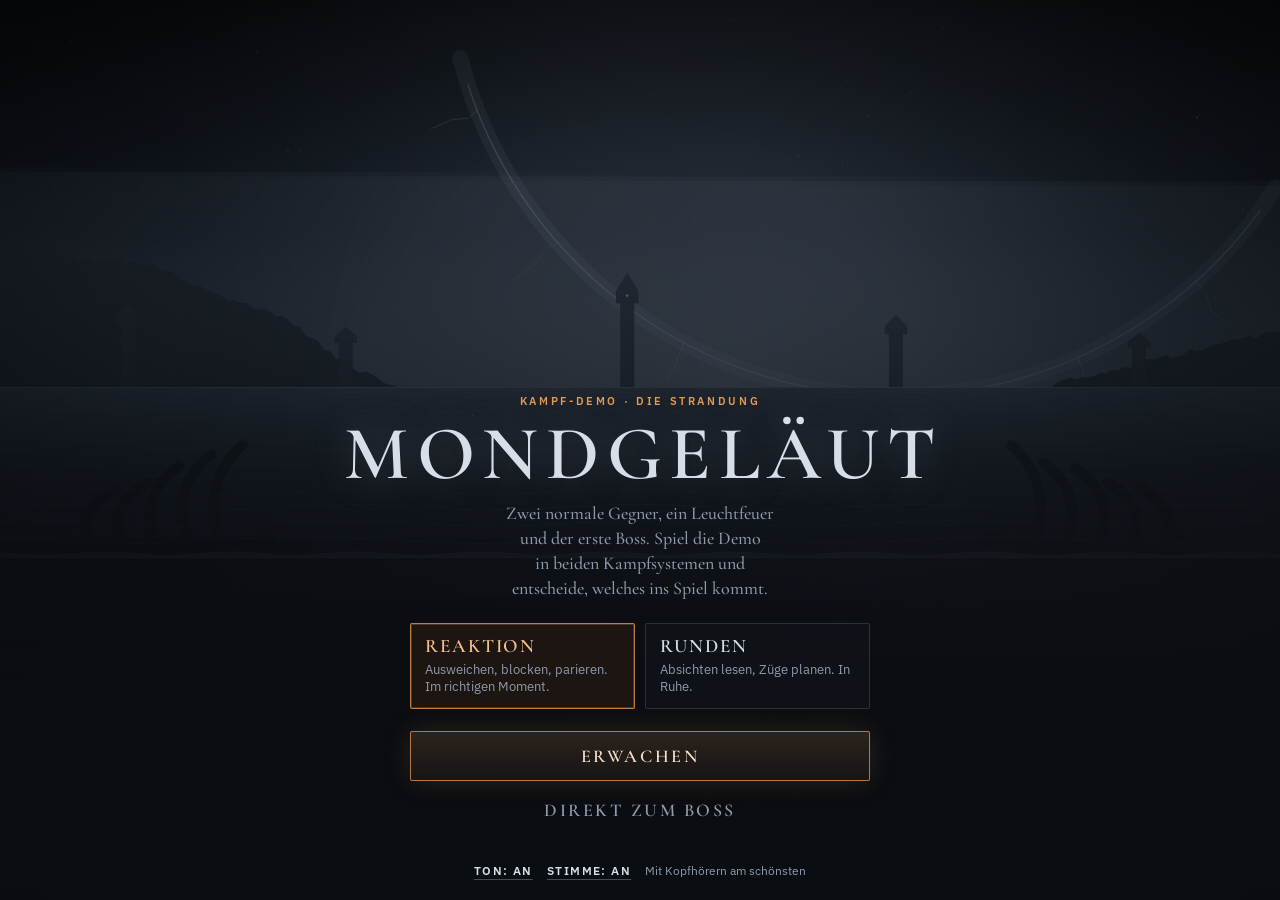
==== commit 681b99d2: "Mondgeläut: Stimmeffekte fest in die Aufnahmen rechnen - stimme.py kann jetzt Tiefe, Flüsterschicht," ====
--- a/mond/index.html
+++ b/mond/index.html
@@ -407,7 +407,8 @@
 </div>
 <script>(function(){
 'use strict';
-const STIMMEN = {"ende.0":"//[base64]//[base64]/zYsRvAAADSAAAAABVVVVVVVVVVVVVVVVVVVVVVVVVVVVVVVVVVVVVVVVVVVVMQU1FMy4xMDBVVVVVVVVVVVVVVVVVVVVVVVVVVVVVVVVVVVVVVVVVVVVVVVVVVVVVVVVVVVVVVVVVVVVVVVVVVVVVVVVVVVVVVQALRhttt///zJrm3fpMGohNAM5/1hw2A6jJoLesgaM1BswDmaP/[base64]//NgxLURIAXIfgCEAgUhYUGRlQMGRkRgfBSFhYZULA4SMiMDIKQtGACwsDgqTEFNRTMuMTAwqgAYlESU4W1C4cDFnAggkQogRCqIXxEBoIQt6fXdziJUREiIVCJuBufDPQt3jvEEIW6IhV3MgMWeiJFu76BEoAAIX//zLphEJ3d9HA3fiIh6BABCN0RC3c+u9P//3dzQDFmiJ/5Q//NixOQdGAXIAAjGAb/M0hG5wDA3fyiB3ezSFoEAEoGcd393NAMXhBBkcRHD6nFaLTcbns9lqvDc9brOfM9XeDS/yWQI09Hz+e/6EhNTO5LGUkniNqP7D3XlmGCR4VOdViVGWMkcx3+ysUSCEIpm8rJ1oMQDnzT8Loglp65jG859MvQaJh7B30WAQUa269JLN9mlLE2z6ltH9ZODCP/zYsT1IVPh3l9DGAHD3Xh1tXDvpgNZRzDDrwZo8sPMskDeomKfe57EoW3Z25LsRSB3/f93JZOT34f//////5Mps0Py+7epPt36S/bfiWUrW3nmlyNo5btuPDks5///////////P/euf////+bqT0Ylkvl/YxYqf9jtJY5///8/////+///3//v91zPD8L365/93hzd/n8p/5n+3cf/82LE/0HMFp5fmMAC8nIfjdPLKS9VAAuUgajAw45U31sb0GhR0aGHwq5Ad0xAAMGlp5UJ7zsi0MiwBbeFGoGJnl+LMmpf5j+A9HWyPS3M23jjCP5Eq9Giumw4qaDpCyCN8Tbo1AJZ7FjaVrtCHiJMWQ/XhgxqIcp9xIUHS/IlojhHanE1JFzSrQwncq300L/XbmbsrI+e2hrpw0bq//NgxIc69BKZt5p4AMx4CuOZ/E2y4tatIs+pH0PW7by+l/zmmtMcklmKK1qnUbOM0m38bmeRaSZ8n/r97xBiys1Y/z8en+7X1F+fJJFzZucKPd0xJCbFvGv8WxA93Fij9/C19ahYr87v/qFCtrVZafEFZCU1kibtu9slhwLpJquyk640uYQsMu4sAQhjLxtDh5ukMOW4am2FBVvP//NixConoo7aX9h4AvxpoD3MeBIwTRk4V0FPAvTuNA8Vez0pAvDu/fx5t6tWSFPTcu/T3rvHpeuZ89WuEeBbWqf/ere+d6tiNqFb4a4E+v9/X+tf///Gvbeff/5xrwIb2dudsv3LPHanUmZzJn/cpVibfRZ35RbThgDOpir4kKnxVQfkKUklkxBAmwmZDFW2sTLMQ8nF+8fKzcB6vP/zYsQbH7O+zP55it/8OigBkYt9aPtykHOUgpeZV6WyMaR7/1mP/b7hUMBNy/2/b+6TAJuIaaei2HXJhHR62M5mKyo7/tETAQQBHKKPf1/7Mriwkg4Qdfr/X/7a////VaL7sQtHlHTR6pbPYw/cY09ZsABqN+T7RjVuiyBS6FNdeGhSOdaCXdjIiNPJqLsprSXZq43qyaqFNlA8oEf/82LELB8aPrReykqYABPWPrqs+rW6S1MJ6LTVFFgMzkIxzmWiqSlKndBQiaHRp0nkJTdVVd6mDFHChHihPYTDpACDKYgFxCMrNjnQIcSt///9iAaYYEgGuaxx5KlqLqkRJSlksnAKgJQ6rErV99zY4pLfm+PuPriKzax35davB7REinqYlIOfdEHb2lZZkEJ05jkPBiUG1wcFkQ5H//NgxD8rvA7hvkPFr2Mp11TyAJmSdPogxB6yVqtnOolicHwcCsVYk6uisxbFah56A5yXlvfEoenIqUePXg9xD1WT8sbQojLXj9MtVp9R41BjTR95zuSelPnteipkQQ5G3///+jU7z6ZaMdHRjgHBMiuwGYAUimU4GcDcI+d4eKl4UgKUuvlSEIATK7pQnrKqmLIUN7eRk1GSTUXm//NixB8mEmrXHkme/O43yqbwlOPvSwkXNEqOS2fy6Oco2qout+Foyidn/BfAe0sEm9De5paAGCB4JLpIBSaQWLCCBbtWKJHIanAbzKLkT4dTKvnoXIkwsSoVayxrMFPIpSJGA9gzZ8KoaCodBsOiWGRQsZFZ7fvq/9em48wiNissah0s9ISVUes0IEA6oHRfSo1q2HS65ilc019fS//zYsQWHTpOkk1MMADLvy3y1bWy1JNs+TQCjUnEvW8sJNROqcYlU48Enn9tnmz2pjqqnZyNxRZGNeadt+/m1s94Sk5kjSkjYWCrItrOjoBEkEv80iDQtEVEX/BpKiQ//f/5YC3W3hRQVv+sBCS5Go1YrHrXdbZJU20DSmM82xZQabNHOxhWB6N3vpwZ6KKsWWbkXZlaYDSCbyTWTLH/82LEMSnC4n5fj5AAdXsGMzMc8AJC6tFRkfJw0rBuoOEAdCCkHSrToS0mgzrNguKH4CAAGvgKMAHgYMayJ5Jq1n0rqrWICiHhswGgB0gyBHkTEpqTZfVfUylKdVSz7MmLjSNSbK5gTCBuikX1f7v+gtXepK67KmhQPlL1t/32/p/9CEJ+78AYAIIS8CWbgqqC6TwD8XLlxbWLUrWg//NgxBols1rBlYxQADY3YRIzC5IDjDBVBrQdDJzgrAFAQCwiAQB8KyCJLowXINYsDwL08giKEUjukeC8WyUjEWLAyJzSJyww7q0G8Vgb3H44K5cfiuDaLhsMChM1kZlOdGKEh70M0MQw9qol52nNrX///vQ+n/q9//+/MmNRjyQTjT/HCxZ8Gv+mRYYzjIMrId7VCRZFRhIQVhVN//NixBIcC7LK/8YoATTG41evNW7lmIKEOJjQwGZzHL7MI1JZUMNYTytPO+jI5RWdm/6Y5A5MKKd6XYTf1RFFioXcOEGCiEa7f8iaTfqptGZbIh9GJ26VX3e3/9q6f0tWREJxAlfvtuLycr3ViZdXuKlsINxLJ0+GSESjfWl9lU9Evd1KiKNq+1y7HEIM1UOoZj5rMpCDtAJGr+rMVf/zYsQxHCn6yv5Jhlj2nm8suZZfKpL6g6HE04Side/lqxlRQYKAhSLl7sXULMBcyGWBB63sUHDjRykY1Yjl0f/73n1sehhBjRRjnhNSaZdVaLtiDNyUscM8AbDrOoljAwIQvUan8TWo2KVge9KTduWHktI85NE5RHKtuzNkWNk62x2bf9/dWLqZIW3895+/vj94cpxKH0i247ovP7z/82DEUB3SAr7/TzAA5W/N3tZqsNKih7RFlDzrGliMFbJNgiRVyP/+66Jqn1AUJpeoDZ6HaqKeGykbZq9rrbX9fqwtbw6MvI2WDHUdxW964JcV6WnoTFzwE/hqrSMBuiuCFuCrOhWOGirQpxPxUzpRdsDAJiXJFnKgk0tJ5KXTTtgL4SMvqOzBnSzJeFMfBfXTdzpOZ26nrKxoYxv/82LEZzocEuW/mHgC2NqkJ/DRA430jk5azXCHun7U892N5CdY8b78rGt/MkFzh3Y1YpBd08QYuLAQZCVMhS/7/L9rXDp1ebF2dnhv3vzNjO//noUdShVzEp3+INrfH/8SHtuzHnpv///////3lj9wh7z87k3//i1bPnsZiYYTt4/ltn///eM5trOL1vi01WUFLdtjdtzBJiFRCLcN//NixA4fg8rpn884AvZ2FFyyyR4zepGBOrhsVz3uLZORFSjc1xEOLFB9jzB5FNuaWLJQSXYMsgBYwNSxAWi0XHDItEckWG5eYzf/1OmmFziB9X+1O1erLGpqWKnXW471VlVkT9v/5yu/T////////MZleo0M1uTKTJhNRi+BW5JrJrP1KIq5zzIqZ+crEyakf1ynoamjGqmTDLvBMP/zYsQgHcu+4P55hNMMsCYp+1q3K7mOURPJA2Swc5WAi7NDCnoBOh2rzsxSGUinK1HLmfm+3pXlahjIDQ1VShnR5oqwcZiuzLncrOVIYzuqKj5vX2////8tL8yPmlqQwEmvkdKqgSTTjuus31bD3RHiNnuRJaQYKe52CaxCSuWehqUtZqm4lhNEVIqIXSshtmfjbP3ZbFaLXQFmRif/82DEOB+DztG+wkqeOMLSqTDtCxUoSHo7pra8q8zV5lb1ba/6ffUyP1/6CRnsIkcqLf3X37Td/b//v1KxZTORWkI5SC9zqOmMwGcoweLSTWtvks1ZXa5/9dtdnqaACEQY8FDecQgUpGgfht2YR3/rWqst/4j8oqKizBYFUMtEh5EKYXEPcokYXHQMMExX+MdCmKhHHHZVHVFHOaT/82LESR7r0s2/WCgCbYg82TDpHM6a0Iheq+n96f/0KKqbKrVGWqk7Iu35l3lrp+v3Xp/fuxWu2yLaiiJpnexNAAA8VhaOz0/q9u+jYJC4MMMwJQQxWDZYBAWGK4KhkwkAC8i2kqREHAEW0JSBymjTFlRyG3YciZk0LcipLoZdflK8rbvZOP3EZTcZosRMNYy1VB2RZOs+7XaeG4fc//NixF00OqaOX5zAALi8vUNC5UCbDpFIaC1uf3y9H5fUvZxf/lkUil+Q4SmtQXO0dmcl9+MY8+pve69e3Fb92mm717nLmWOssuWqK7LXmnKK7b+pjhcuSegw+pLO5Wbucv1ymvY5f/6///X43NVThyjKj030//+kFz6GK7dpRwgSTikmzmrsb0lizOT1lBEBkLRK8gLFMRQ0y4+zg//zYsQcJuNm1l+JWADJBB/+NkgdHhCs0s2QB0A9HJOo1Nahl4gB2GAeFjqR166j0D1FA6Ezc3PrNS3n+Z9s+nA71+3nyy0kS1zVXwz2f05+0+9pLPnR3rsiWxcy/mq3Tt2RLYbU1Wyj8V+//4uq+uI/+o///////33JLPqn6N7efKdG1bHH9CD14VCg+oy4lvZI443KDrMQB0PGOLj/82DEEB0SRsb/zxgAG8K8b7fCONWG48iSZg3g736XcHiw4ZwgQWOEIcIE1gTRESFdoWapA9Qic9dzhdOlanCPpe6Fkd3Ra0kzRInOe5yocX5pl0tw+MvJn3pveuWGta4Rutvtf//6kxwZQKJUthZShWr76OMkTKeB0FgHrA0DQRhKnJFHAdSFoddWVdi2Pk4QAEz9KKJuj4MGQTP/82LEKhwhXq5UeYaMheRx0KiaH1MM6w1BSqqkZRMNYTv2kFJCZWojDWsi2pSjUlaiSOpAILHSx46F3BW4iy1Wepd1Gv/3MWw8OUeJZEQjmjCwBsqsAW3bfr7I03UyWTrbEj2ALRMtMv0XjdpliUD5uVFAlljY8Z2BibQz7KVbSqwpS+cN6FFHDgFRss8E0FBuFVjNOSMa55epGqFI//NixEke+Z6tnssGaClDyagZOkjrZFsRA0DSiqtZRaGMfmxiQ6+tyzouzrQ5m1kXUqJSN7g2Fj2MLOATSqlkVRV+/bcslDuRMcIgrUXeMSBA0FH0wjgFSjAhDClX6vEAJ+RQqcJtJEiQ5XKqGkuTWwwZ1IXupusmtuUlEwVZciOeqsh9Mb/9H691kHq4fUiW7f37f9n9juYtDuUPDP/zYsRdHoquvZ7QyvIIhwSj6p7KcWOpUEoGOuFSlwu5UqR///n27+1xlaqBZua7f+3S4SoaKlltJWK3C/6rmxrwo4YabAroBBXWZa21cuhTW/W3VtJ2cRqoVPDJVX5pE8cXsRSXy5mloQejChAme2SNedIVwfkaqw4VmaQEewikZ2yf/////3mpajLcKtY9UI9fr3uqgu5G1SAiNjH/82DEch/C0s2+wkbShGHnf/6aaGJuuMkdiC5Ldt9bLvARmUlSL2MScHK8AEx7DIzABcKxOjwhxZrINRLLApEvr1BTJVAgZVQp98eeG8wpHSWZ5r+5GWX/mQMs9ZB6MTxxJiQ9UvkiuFULc67LA1IrnWIsw5+hzf87bWeThQeWFjwlOuTJCoiqAneP/9tvaUtyBstKL5NtUlRcJ0H/82LEghtRxrx+wwY2+nCRrEyzQhXYujTPvpxZ22GcCY6Kc0hhmHYyVlZrVZaunDIvBB8GmLYwBJAp4TmBwaTvYTubtWUvdVrQRppYpz6VEXJsRtVsXQ+LmGtYdAQB5LqIO9GqCarrmUdF7BzBF+Rl8XdUaSrjiNzk4SqxhbpatLd/s7d/DqHTL3M+5cvXcr9fLbdz7++5evXrlD6w//NixKQasSaEnsJGcFq5bC/cMPYOFYqKOMRd6EkTlxVBYVCRRqYANDxUWEZfUlCbEt0bqim/frvQ6ipIOCOOp4yO67TaS1FEFO5xlVFOX8HSlNpajqiuWTZ03lRciIh+hLePpqA5nC0sgwWCEEgGxukiBlWBZQasDGYN+H0WSTc2AwhCw8exc4fCGWg1Ic1AvGxuYA2PiPxchRLwYv/zYMTJGZGOXPVYGACRIg/ELeRAE1KJfFyEwOAg4XABjAZgc4TYLJEbitSmLhFeNhXyDOT5RL8olcn1DNFwb5IECFxlMiZ4Zo8NQdxDi6Yk8Q1D6WpSa0Tc0TSJwghUJw0Yvm4uUoIjKpnTwuEqk+VSaTV9v+69b/2002e6uttaPbb7b//Temm5mXzeZugt6lpOlMi80ixRNSkTJ//zYsTxPWQWel+ZmACJomSdagKZJcdY1HI5SAAv96EMXBaXTAcySYXCvqGX7UbBSaRtrlGyFSsFNi0dlu4rXBNAAUIRlXwp6loEDYo/i8qS1j3LCj2xZUqmLNXap72dPevUlS5Ua1D0HOTNyRdVSkuTF+l97Y+/bOIdlEtcF9IrAVuApuWRmWU93VLb7lkyuBnXZXKKkPuOzTl+1nb/82LEiy+COmGdmMAAauFrK7ylw7lX1rX3M/x7vuX8vAQiAhKHyTuskJZhiiLtaq7epsWMhNwdO/sYgS7xrcyMLjlkUzzei0fgyGYGYYz28t5gvfgvYEAhAVuOGoJI3kt+LgCsAHhd1LchVLPhNCEIQd5LT3jUtwwxczjHoObZ/TUx9WJwcBOydqtaYWNZa2d/49MUQh48Mtnyy2sx//NixF03DBaaX494AD2rDCu9rS8GulfDjqxWRH7HO2LpmlYVa1Qk8rZ/unz9ff/QxUMZBzjOhWTRX8ePAiqVgmOpCVSoWmRmj3////////VCvUbmrHlGfd4n173ZXCNH1mSNnVbetf////////////jXiU1l/t+/2q73f7//+dW1O9p4ztTOKvVEi1NVa3WUu0tbJEzP+ALEp+O27v/zYMQQJAwWvv/GQAAqs35bGLyIojebSuHhbdp6unlqeEe5p4eWr6iJd/e/92W/+Z3uPqev+qla/iauklI3t+shOoF8kgrSQblDQ/GWofyMLhD6MIqvSukGu+SyJwKVKb307xEzR8u3fcf6buNd5O7iErikzCRYbFwYHZbIDii9wI5ggCpVqMnHDKtx5iqLt4d5l2trRcA7YJIIA//zYsQOIowWzx4yC1ikoyD1mdZ0w58Z1kkUB52El+mMOZzUFXm5496uYREISPq0ngayrQ1eKiH++/f+35735/W+5qYTFD+ppBRB4mGSEonQMkISo4UnokyUPIGD7ZpZz2SPjnRpd7Z1+9VW6as//yZtF/yMxMYzEHWHnER5BNwYaH4/Kc5iDjizVa/93Md2j2QDhyYfcFADvBhRLAP/82LEEyJz6tMcwYTdSFGwdYvKj4g894cVP5z2Ivu6q+F1SjSSJOYStF2tqciOAA2FhR+bZrJOms9oNIw1RzWi2rHzP/jN8+ULS87/48rj/7fUSUiKp9FClKysqKxMGYEbsWno//229a/92lv//v9/+j1Q5ShSiRiiiuJGBPMFJGyDall4gkF3IlREKER1WsxYkDh0CNWFAxUSjNBg//NixBkfU7a+/uDEvDHgMaamgWgbxujEH8pMP3F0DFnQooEMpgbmZREUhSOEQoiIhREIYQwkqf0vDRuHSWchjIiDOfWCSt199DOWzo6lza/21K25ZjKVqsl6GM/+2v///Vf/zG+366q39QEEpYsFTvrVMXlyBaUtyeWAqON/hTAEYozLNgqtJoUQQleVnUMzCSGbLI0xnxlON0VPHv/zYMQrHnmiub7T0HBXFtQlvQqw5THrWSOU9CXCokGO0XVXtxa///xNQ1wUJ4OFz6MfQT8GD1GH9h3LAy5oiHMPKtC0SgMS6kLcR/1nbdH//IZUBJHgoyBQDbseAHkjStd12ndtyHfLg2zgrG/A+pwIDpYvls+egPmktlrutuUSs1xTeNEZtaxhhRweggsOihBDvaCy8jJSjnDMpf/zYsRAIDrSxb7DBlbP9cmFZ8YhwbCjB5men6ykfY2OqrhjNjKGza9PY8l/y2Pvr+TGjNw/oZw0YYFj1wNPVZEp6WGkT8OUBNwdOkv0VYe5pWtpt/9z5hBEPUuSoUa7jSm0SHIiaspiuvviLqpmk7Rp/xQo2kOChEsj/+/xh/cMqKBiwJkSq0JA3Jbz5w26M0/X/VnBOcBcBqhXO6H/82LETyAbgsm+wkS6km7/q+3+nSUhqoSyj1A2BmB2u1Q7v7pV0a/leat+2RvT30azWgwMtbTYsDsDIbZffeoAaV2K2XXbb1VYEGdpsFkrV1xmK3f/R3MSSzmgVNPL7EgoakXbkZf5n5X/ba0rZCAVH6kS1iq7yldWMZS//6CqmMZ3d6JTdlm02hHsssqnbslOnKxVClarOlux3ld7//NixF4frBa9vsGEnhHBPm5HZspn/9jU30+p0d7IIe5zgQFhmc6GefW9mdToPQE40mnJJLI9fG6A6nYP6Ee6kgrpdqm22J23KxebIlDVgPLiQwl9zDRIu718lccOqq+HELFbc/3bdTPKoyVszSI7k1WjojvK8vMK9ZruF//97ZakNUmkGjuaRKMDkLMh2Epbfbb7f/p/vuUdCkfYd//zYMRvHmwSnb56BNoEO6kHJ0UyfrGFIgFok97/tdbOl4jBFLxTbN3ZXPXWrZa2E5dr3wgWxhqRYVZhQgI1goTQo3KKBBoBCg8QBVUcCR4GQVFg6VMOLIBwO3AIehLD+hrCV6Oalc/kqW02UZKiSqyX7v4obatFm9Du1tVpuWSttwxW67jZ2MNtlSlU0FDwCqBiCWrmpuXn0YJa3v/zYsSEGMjyib9MGACuCNILGupLAUHgOABZhnoJrAOGCniD2qV2AGrha6Blw4fKlTWtygYIuFnwChYGdBgAFABkijlNRkdImiQcrmhoeEJQAgY4goHBsGDAGit1GyRsmo1PsXKDHXcDAgQ38c4UoOeR4oMkxk2QugzoWUybKQWu9aHHIHAJ8NycNygRAZAcsiZFzn///6/3NDRYDOP/82LEsC+y5oJfmKAAD6h1mxvr7qvfoDBkg9xRRkaRaC5bbl4orZVo7HwKYB2EDMlWwWViZr43i3/rXlrW8XDaglEMYgAjwHqYuLbwkdcO4lPhEmqGp1vDnfDkj2iathra1C9ZI2UJyqhsYj7ENQPOdydUNc9R7RNa0Q8mhdRKH4PKpqcPWxc62LKR0hkbrDcXEpMmFw7jV0rKLtOz//NgxIEt9BbKN89YAge/dLYlsX/tqOKi/////////93t3WaqfEms6KxOmEziB4klh7SXKR3GJlZ0lG5YeJReamqkO0UQ/OgI2plILZWE5MWQXH9rzJVcxgePm3Ex09WnozHJf//87SKMgQBmcxvlGEoBlsS3znnN9d5bcp5mqlSVsS30dzranrXz987WR9oldiwWIiJRIOUHjsid//NixFgcacqBt0wwACR5SNr7iFA9V0qsv//+sHxMEhQ8LosjFpiyQEAlsyu8JaPk0OsjaS920PzJmWbHavSNzwwmmuas4hhVtpKIiGDQkgfMa4CeONEGmeZxS1gCxoW7GKDfBvQFGpIOTDONCDlCghACZvm8/YT+HdXlzcxYGIEZY1MzzLiBGXOzortWMjzBwn6rZ6vYRfEvPWFGj//zYsR2ObwWjl+aeACcqI5DjbGRXyOE69BOJaftzVndM+uKbmi439XzeHumtvKfeawoupKwa+XF2v4a2qFemrf//5ur30Rn383/36f2UyFP2KNn4trGvnX//+feuqPpZK71rG///i+cv87ze93+/8f/7kzu2e+izNSdgRrw9cH5KipHLBHrTToFHpXJhStuVuLtwQhpZI/LUqs87EP/82LEHygbos2/2GgCdWMPvKrUvE4B+EpEgFrE0czOGSjUe5okYlp5E4dJJzE2NUi4SY+FMVguY+Gw9R6j2WaH0DY6cMq02SoGa0XakyZ4mnC6bEmcMVOmYHzFVJf3/Z6l6TVoLVZaSKB80PskfLpeMTY8mkx51qR////////+316ejR3ZIxUUCwqeLOV9agIZG21rtfr+7i8gndea//NgxA4e087JvsGKmqdJu8umWuZ3qU6X0khSZHu2oHa319hKqoKLU7EtZzcoCqkwgM/8azUqxSmFnKkoyURFQkAQiHaiLoZxrVV++/+stFZ9m1Ly8SOjloZGNMf0xqlTVrFdkmKVZkSq9f+nTplupf/0dcREbn+JRgaqADcbiU8U9lbF9BkudWdOwhJcxwFWGloHWl3cMCiaaR23//NixCEdydahvtGGnEKKTYyNYqpiK6EQ7wr5Dd+VsLIB32/Ed713EEXE6/+YR5ortFosE+iJ8R2EFxAAgwJxAA1vDGo5Qk4koGBpO7pbCRlkU+j/ZTyAgXFQcAYgm3BjSQqM1W04BJJJJ9Pj1ENaH3apt4tiufvVr4ErcIZZZHrZgjC6kQQT9ev/4MiNQ8qGY6oQpwMZVcofOr/Fa//zYsQ5LnwWuH54ntytbb2h3mjA8zH14KfZ3KY32aZhOt9KX9bbSdoXEJgTSc5FAnEMVBuGQyN7PHbG1Rxb3fs8CLHgXvvO6Ux6UiZ3///6f+n+b7//9NZvv4pT+97w498T4eTYiQ479kgx6nOhaQWMnIsItLpwnCpdn4cacgoexKBWSxnNOMmlwdEyfV4/+vb+v/b/7dk//9lXf1T/82LEDyNEFrwKEtnQEI93Y55iJ351s5UXVzC16aqtyuV0Vl9AkOECFAfXAhqimJzYgwSC54JRbIJSJJIEhie0lsTYfPyfqE0jiqEVdN3zeznrm/Z/8x81xfNfzsrrrg4xM5csJj37Leflj12GypdQ0hLaI4RGwUGDjD44CKHBNM07B0dXJcBJKh6q92m1stkZHXCIhtt4bPAZBxk7//NgxBIfs+LqXHsE2k/HfsaqT6HqhCGVHNvtvr1jWNev28w6vKYHh8DuNujb54yuZO3C9BFfj8uoWubsP7VPjvz7zv+90wu8yMMc70de3/paSavRVbqtr2+pTdKqv/9UWt+7b/9ev/6fv/luuVHKlnoY4Y5EHgQY1iaVRGjb1uRAtMuQmqtevYuYL58+fWgEkSenEk0jiquoSFLr//NixCIc6/LO/HmEnJeO7JMdt+tbd2odKtMF5Gl5u02cZzI/KVHpooQs2+UrayshjEcq9JtDWSyc7OZ+aZVR/xXW7W+htDStb//bd///qnvbegWdS52zXdSGRMKWtI2/63aFYLBxYSPOWmTQaEyqIg5dEZSWZZ1HFDirTKFAYgKJKloesM1KPhSkUzLJyLp32uyjK5XtrRHOxUd7I//zYsQ+G9PWukwwxPCXmVX/cqlUtla7lLyszmUhXQLNdFbeY2lnI6Gvb////9//1LshpWS9bFUqBa2HihJqFXG33Y00ypWxYbQYg1ZImVVhM2YZqrrEUcRvjjM8/l4pThVXSkv8yi6CEZsEamI2HperqfAWqfxzUypH11PNWJY5bR6UOT43sb/aVEMa1/ZvdWShnLRy8tdCzeVN5un/82LEXh0rrqpOSMWJfVqP/6//tMYKJunDFFHCqzsn5HZDWdpSArAYtK/QWAJldbnOzeZmPxkQuGoFMZoFhkw2GKw6hdCX+cSpSuHA5ZMOACCB5Oz7iT9IABA8+jEOvWf6/ymvnSm4iLnY/0czfu7T+HAR2OggKCJ8gcnud//0/a/lsjN055GkF7nea9r+oUV//sQXFhSJCB8tNg0e//NgxHke8mqWDuGKtGGFtgUkF59ZsZgKIaDTBMrNNEDhs2ZAFfleA4CpJliYbnupOWJmjyiEVvyyfuRCzUezIYCJ48OacPJ6/qZP/7/tWgaKmDYgNeMa68/e1/v9TntXjknUNug0xyj4hpBwwSUUQ4v/0VlN/XR6a7mQrINBSDxadQn////0K0HGpvSuT6bEVQA2jpLQXf1tCaeZ//NixIwgCmqg1NJLFBgl75kcNSuppCmtgl6UhvarRDYRLpA8gTEtPJYkhER5MprD8mfPPV3f+8zakr/hfxOjfzt7916I/qVurVRmtTxkIMjMn/0xpswQOQtEYxHRj7Ke+jIp1Of/////////+rzu1GoRUolGIIIh4zjufcSqAIkJdHvIgYTe46qefogvZkyKluDqnm2X2hem7z+nf//zYsSbHsvKwZbLBLl9e/Dj2c+QQ6GKc0bUpJn8umjlDx0LM9NPfWROa6pp5dttaf8/986+TrKQJk5O0wu0ZTIjKgfJkgfNuD5V6CTRiL4q2oHAgQsen//+qwZPkXFQRDDjAXA4TX01AdACkckk/1QZ0C2kRwtzkoN7MMi7NiE14yplqwqS13XquokVT6gLSvRJcp0BOl0BDHPPzsT/82LErx5ajsBWwVMY/Vns8+yjtDIqOQSMxVettZJkXXpu5SHHC1Z7XNIZ6OxWdenrlUjHO1+9v/////11ainMh2QGacolhkM1mqJi24oAFxkGduldM0J8AxatPtuZfa+W2SHBjxN5t9+cotxEMd5HUTMDRisrzz3LP7cTr8rTEa8oK4cC42Kx18JPSLTelC4NMF48gwafCP6Cgzk9//NgxMUdW+rNvoJEdcrpQipLc6MRnnszI53rb9v/Qotbqckjb/////r7bEa92PZaDCBCIIQ4hgwOzDJMQU1FMy4xMDCqqqohJ1MO5oFOaVs3vA0Fh9CAnUovzBKGVkcqYXfbGXtiE9Eh6AmmIZGOkx8qDBGDFNczO5Drdmy2aQn9TI/VtZQFc1UtWhbS1VRvvSgroCBKJeGwVnoS//NixN4fM9bGVnoE/Xg263XWKgEQywVR//jHoCj4SNG1gsJEiqQ0DomLC11YBgkAi1KNQyAThz+bOS1qSAlSA2pXbpCp82Yt44cQEjRNskWjhbtp8/SQAphI1/v8oa15MKJROkq5Q7ML2KP8Du2DtLLNCMZAinGPI1m8zxof9y4xouR3tK7LDduofHqsMUqU6Q2u46Ip7v3M35nhlf/zYsTlHXISxl56RjjWJPHGUtuOl4me0XaJi4+9Wq5///////t1VdiMx0DrFXYcj6G0/N+FAaKS7blfhwLun7Q98yooCK3OkYoAJWhx1VkYFFTx5XnlW28LzT3FBUQ8WpQciukio1xjRpfeqJZpTDRYVJrS+mmcXD0a6OtT1W+711jI5hV10K1jGdWrotyzOv5pbOowIdWBktbRW5X/82DE/yWrsplk0gU9kmtK5lKGfXt/////d0250M5UqUGCMYWihQwR31KJeZQhTEFNRTMuMTAwVVVVhBJd0t22/36vD7ezHeLknq9PLW7qHU23sWmoVvdytJebIhxFIqCwcnkU6/99zoHQ8yVpeu5tloYLPCrH90SMrbqq5Q8RRokBTM18fCX/8ezKq3sK/B18MdKZUvYCdDlztBv/82LE9yIz7qhWygT0Tq1WgwTpT/bX+n0a39tStsRkR3MEMQ30HOJiq3o/+arVTEFNRTMuMTAwVVVVVVVEJFOSSy72yQAd4Uy2uAAlqjnAS5XKt1VMIe1s7PFUDJO/V8AJQlORJd3Z2leqS60uNic4tzBAqVp6jiaqISJsscjlJXdxfq5oipBMHMxXJop/zr98z5j2VlelpTsQtmsV//NixPIgk77ZvnoFHx9rO50HDjMKqg0cONKbMLDQkd/yGWvh1ZMkdJKMCrWdKoSVNdLdtZ+AqdQilpksq0sVrnHQW45at409kDOHOlDAH1h9w4lGHYZs7DkS2nzzi9jGN1Y8/CgDtv669x67esZXSRCWwJAEMwEmOXoIAjFA5qMEw/cVafMQ3tn24HHG16omIxHMETcCIwuWGNt8Tf/zYsTxIFrGwb56Cvbt17KEFCoxLcUZmxmpHPmlKq/XvnCxYhExEvhVExMLACRGaCtPyYyfwsVKkTZndcBNUsoYHlNOzBzV9oAAFGEA4U5+dqMlf/////zzueRtRQmcECwQM/TVAZm3bZlERHOrDKBERA2Se8HuhTP8FwV8R9YYvzTudcehkszALTsn4ZvEXbqXqSjrYVpRnDZ6U1P/82DE/zGLrskewwuSVp8f71eNqitneHkmTozHb5vj4xjH8uY9r3tSmdS2pnG/6X+IbYk51OP44TrV7Eb7VHVjpuZXUStpp97zDfTUizsabRZeTLgpdKKo6D5FsHwbBDAxTuRJczWEiIMSMkypIEPEfg+1AeCrL6YxOEOAkRDAQiSoapImzecoOqTfcf3H83/z1x3bqhpldHlT6JL/82LExzocFrxWy9c+B2Fo/DAbiQRSSbloppmgbg4JRTNIJtJEFZHWcX76VQ6J6iAAYi41PrqcAhKdSC7sjYXrJvWnHi9dgfXR+2mW5pX0qLWsLDlR7EgTw41dxJ7OOrxcz7YVHWgh6AZNF9o10ZAqiBAcUJDwWOqHF5ZC4ZCXxJUypZ+XP//LlqyzciFRLoOCI0lpYboijMdWBjCC//NixG4iq8LFHnjFWaGdm19nRk///9H29kynqKB52MMUIEwI7T7x3i/tNELZscsc8f5CMjTngSSWAhxYTglVgHLScUs07ZRSOai1JQVqwmOqOKySMWokqGYSRjHKtTqptuzM7owUUYLOtGkZzVqvSddjSF9TnO3kJnd753J1dLVPs7/6nmvTznf+f1d//tkodGVyV3Wc6VFCMQQFZP/[base64]/82DEiDQMEsJeWx/QsiRRwr+aj2BvHD88KmPr/cmBTP0/eKhTswfILbYjWZLlCu2VBrcYEtRmKwIhwTiiOFmUxKDzH2fpvJR4pEQrW1xOqxODkQtIKkeYeJmXfWwjBJ1gsHhAcdeeZUBmJK0LSPeANcApXSl7w2fxk41vnc4hJTFwENhqfTFmXA5aJ5QLVYtfhpTeGpf//+32pYb/82LERiZcAr8cMNNVZERGe6QjH9XsNnNbFvwYV1icy815TbTYtBVMawcTUNpT1jrp7CvDfeU6s9ZBnw++s2qyvjdsu/8ya2vVoc7NU9pBOC6BhxZ6AMUWJjpEjaiwhrS1aIhm/21ljmHGh4GKs7PcOaB+SlhYcX0qkEgiH4UJEnGC4w8/Wwocba5ALHFuqiFexryGW8YQVgJNyQ32//NixDwfe9Li/GGFS5tlvaZN2Ts8kewPpMO4Bd3Mmd86nfk0V66HI55KEXMbrvq/66P1Lo3rpo5FM8iVm3/2////ZPy7YIU/glg+95ujdHeZiYhmayZzDGXaLYFQYGvKlK07kIGWMPfB/670ww9XZwTVOqtoR9Fs46xN7gObes0mxJ9y5ZqO5UOHUQPOilaarV/YJHI5g8NIrsjoLf/zYsROHbKKxxzCSrDr331bKUql6aFL9H/W+ZypKn9BI6/ZEXXPf/+hMjJQ0FXJKgqCpKIkMniZQqWST8gTUCAAjHpmc2aJh+FGFyebk5HhlZgjqYVGmphZtKaYUHFsB4MS7a3MSVdbXHYq536lSNQ41ihp2v2LkUp6CpZc4mXfLfr0xghMPixgH1PvEAwMCcQGWb6oXZMFxxn2Uqv/82DEZx5Y8q725sY8k/MraLGhX/////csc4EAvDF1FQcMBCVtnU+hM6F9yEBUbU12uS0lSLWY+9j6ryeZ41/Q8nLLIPkmrZlkssThkSipmCz1droZLUcKZwYwq4MZlo9tpnjKY3qUGztahjahShnHWrqjuJlvmuq1Jdjo7unVL01bR7zyqa02yGP736fT//////plYM0LEVb8XDf/82LEfB8jrqWeykTJJRBDLl/vulL1CGZWRVZdQlC4yAaenIgiSOINSyteXHS5c9jTTMTLNVoCoVmPAmaHP9j2UKFEkqqXIxsZMoCJ3Cgwv/ox/VKGc0IKHDgAoiPZPKn5ZV1T61OKB09mJin/c/lKwmFAphcECoDU17rav//oaOAwSHBg2dIhq8s4DscA1ToDaU9msuQwd+Auk6h1//NixI8gEpac/ssGOBJcGZVMUVZWE4ytCeVXqr/m2jOnIZUGxuvhSOlWOzNhLGcAplp/mrlSUKxuPY/6lz+eDMUOQMExhogmdY3/7xpmZcBQKKuS/3/+H+f5K0BCjclURgxdNhv2//8YfaSSLCMQrDZZT6T2tQf2Ao47rfrm2MLRh4MoZy4MtfWNSmRkhrhJrpIASVJbW0tEK3ufAf/zYMSeHaKyjP7DBjgku5uUvr2dmzEqsWUkBggopCPvlYzbhCIIZgtzR3CAUtEZg1gcDDQBgUYIXoYWB0YFUelhz4jSLHzFBwGWxBoCsh6rGTT6lCx60MuUeoIyJuJVAAjtdtu26SsMGaP1dIJFeerXAVp/RizEeWt1r9JZWkZ79FZGfWpJeMps+eSTvlz4sJ0im3alJyeS7CpYxv/zYsS2HiGaib7JhnhCyJtFWuNnDcj27v+WbSlqX2z+w+KcPlLUNfc8i8mO8pnzjmLMuaXBhahOIJn/usp2I1ZiKTZAj4QlDQZxizkmHyXY6idP8N6leqGaKFKNRJWRyfKCVciNOgpJpmWORSLitNw7i0fnMAQCAnE/IJd3fBsbOUg+bRYYUmoFAjZQkhQK7OSXuRIvTgXOqTIuZZn/82LEzRy6xno+eYacBLlsaoRFWThNNRHLAVS0XuE5PcWXuUQ10Ul+CAkuUns76kxBTUUzLjEwMKqqqqqqqqqqqqqqqqqqqqqqqqqqqqqqqqqqqgpZLrvtrbLpSQl1DHxP/bFB/1k1Y2dTEPO6krwkpIHGNiFEeDwthQnir5pihjIR6ubc7BuRmnfqxS1Ix76u9rlNPRdSx7TOzUPZ//[base64]//zYMTaGlrCel5gxJxhG6jLyt83262v99yVbU/u2y1PLlMzs6Wf5GvlIuxbbidGPm9cBriqTEFNRTMuMTAwqqqqqqqqqqqqqqqqqqqqqqqqqqqqqqqqqqqqqqqqqqqqqqqqqqqqqqqqqgWnJdttdY5ImAm0ky3oOsNtsshHWOoj1qR0sjMsMKnlw0pqx3Ne0iIdzsOUyjrXq0ghI//zYsT/JewGPADDzADNkxr3mGC1BWkWZWp1yKrSqvikRorqdd0q7ttyvVxb9NVMQU1FMy4xMDBVBHXP5FQHABjiRVBY2GZmtm9mba14bhv/JWNV4O4ZhY6fuSRWmaBa4O5cFkAq2SbK0us1RETNeNR//5Cz76qqXsBNSboU1KMwEe1wozgJYUT+XBRhSDNVhtQonUm1Lqw4xaw4KCr/82LEwxTJinZeGEZQtl+1Wk1/v/SNf1WUman69jNs30tT6TCmq8Ol9AWOi9ZVTEFNRTMuMTAwVVVVVVVVVVVVVVVVVVVVVVVVVVVVVVVVVVVVVVVVVVVVVVVVVVVVVVVVVVVVVVVVVVVVVVVVVVVVVVVVVVVVVVVVVVUKXt3R7x6KtmwykWImUxdlYqa4pxZiXVsMgIW/1CusU6xY//NixPUhU/Y40kJHhUlvhUW28WmRZQsL/4p0BJqhYXM/lQo39Quz//iopwqqTEFNRTMuMTAwqqqqqqqqqqqqqqqqqqqqqqqqqqqqqqqqqqqqqqqqqqqqqqqqqqqqqqqqqqqqqqqqqqqqqqqqqqqqqqqqqqqqqqqqqqqqqqqqqqqqqqqqqqqqqqqqqqqqqqqqqqqqqqqqqqqqqqqqqv/[base64]/[base64]/[base64]//[base64]/[base64]/[base64]/[base64]//[base64]//NixG8AAANIAUAAAAYCgUCgTdupd0+/p/oR/oAjP+/R//vMf//+h3f////m6vUIF2QhWCIJe0edJIXEW4E0pONMpC4r71MPgiWdfpiD89mJZcjknqsZgq//aj/tcYg3QGkCzlNUEdJzn+kI2idEIpUTwNkvGuVHuxn23csY0+NVrkYpZG4r/SKHFzuUDoSu3zX4bt4P5In1fKOP1P/zYsSYChAHGl+AEB4DDjkRCGGzSSAY7BCY4GHSWP/6T+7z7z4/AdPJMbOdP3OX185ljw28BEsNwjEURQsvZIYc/PP6Sx+NP3v4U/cN2rms9UtegllPcvS+7ajjaUU7YwwprlBfwyu26nf/8+0lJzHP8qTn6ww5njhev027Eopf7TckN/KR2pmLRivZocNROU34w+kggT3YbRwKJt7/82LE/0CEFiwLmMAAcl8rjluu2mt2s1ms0MQsVYpG15IDil2BDUKHDBwXlxSp4sDBEznSfRSq3H29j1fJ0vipI0T+aTlq6YEKRsNqgKJD46luhTpOORAEQyK1cwJbyp8NWfDJctjK5DlZGCMrZyZnnI/QhXHgyDfaVytxLuENs9G/fvTFNd43rgLQOhQMarfwWNnziRYRQ/HTUcj+//NgxI056/q2X494Aws8lom7xjpkjJjUDFNXirF96kp/9/Ov19AubyPtnfw4Tnm+r7Z4i6rTUC14FsU3E/kmeTZj/TGz8640V8yPN5j53969LwH7G5q99dpiRI7G5/+nv/9XtApWHLUAp5u5pVv0Adb//uubng9QjF5dR7osoLDYgOD9ehBD+6NLVEZxU+SUTPJIiovo5BO9nX0Z//NixDQem/7PH8goAWRP//splkeYpXGq6kZjk0sxEdUOp2U9GRW19VPLI1USuq+rpUp19/uzVej9XShkEThAaZkEhU5SgcgopRcQYeQYKMQVmnsKzryZq4ptrETCIjsSyOV+u2JxkeAXVOrDs3c8sFRk2VOki79p6iw5jwmDmYHjQp6ymQ/tQanaRoDcHO6KNnleRnSKMmokHAGHCv/zYsRJHlFKzx5hkSiD1C2tK5o80SuLETM5wEFVpGAMuDAYU5arONPlEW43MO/3K6TZlMlDJt5gEXtsJXMq0sc6UjwO8IMAxPG4MysJJasHAuQhsjLa8EAgH3FCoIpqoEI6bwQ4oKhwDAlRoUaGGjLFoWV0ktQqmSYiQOZKujRCz8jmw2CbkRYTIkTZPOUpZkct2ShKMezStRkso+H/82LEXzFMFpIiexIQJiXBUWEIVJCdA2TKGo/EV2s2KUIVDKHPGJEGprFUAJZJNCz03TFTUrZwqZWjUvefwQ+6Rb4//1eVLf4+UryX9LCp+ahVctvlHY+KFmK31ZCmYDTarBMvNUsJgqhCpLFEnSROYRKq1YuYR4MRAGUqkYAChkRLG/H0ZY459FFm0FcY7UZpURmNh0YBDhj4fCwh//NgxCkp2WKzF1x4AEGDCAOGgAlMYgGxiYCGDAYDRSY7EZgkGpfqxytW9p7AXwyEMHwLg0Igeg42M61Ht+z3vrFMw9w38ejyJh489Kbve8O/vf41nf+3kKu38TcYwcHh8HwsCAAcohd7NtsYKAgCAPg+D4fnAg5nNMPpZ6vJ//e1DBjjgnKFGIYMRUocyANBYsKgQqcZSoNGWDVC//NixBAjQ1q4AZloADgCYKdq8zEFW0PNI6oYBLh7GWMMUhgg5JqPYYQdwzjtCoheUSocwVAlES8JOTR4l4QYhl1Tl4T8dpImQxiVQMnJ48kWQZqRkVrWupS2qWykTExUqyJ6bpJ11LUkbKSqdFf/rUh/+v/+///R//////9RxTIHnN/WkJFUs/SWWE/9e5cjRjqnSKDWJFlsQMvtc//zYsQTHJJyvFfYKABPS6tQMhistlvJThutlWvuJGGKKiJVCIqKgMLAxYq6KxWVHDqGMPFhFS6+bNM6OinlZSGc5xQ86OynRWK0YLRKi///T/l22Vok5jChkp/5v52W//ogGRUFAKRLTjB/QioGtxqKWXXW+QAUZFNF47LrIJCh8UlsJqXE694VtQKMCFBVIXAR6mjMQCAicZU9pbT/82LEMB/Lwsm+eMTeVMCcQv75ejkyofw6q5w1AXYUZ1V+pSszrIKMb6S2dXPUlN7KhtEbQxjCnUhjGv3+zr5EctWRdP9V/p/bL0RzIyPKpVYGVjmFEmMBp5WGt9UBFy1uK77b/fgJ+woY2oAk0A73K4RWyoNRkioWoG6PyXY7+IaKrbQ0tf7n5mG5ooIjBCEM0dxE308cRPPCdTAl//NgxEAfY8rOXnoE3npK6H4vMaV/+5i1eiI32l9KP9ddJ1uwIAEIn3umRX16vV7/u/1cut6ellVXOHKChQyFhCCXFhQI5hMLv3F1CjSQdtt1tSDTXRIiQTw4DeFhMtdyLOiziUzazrC0RKlRJlUp8TTFyT2QPO9S9Edo9AoUxr/RtUIRMhIQaEVyHPSgRkBuhJK7O1wgAQ6vkIRG//NixFEf+96lHtGEjTuEEEdSM09XQ+cO9XBnJPbP16/6/+n//9T/pQkqO7qyEQQEdSPDmKJOEucOaVtINihtGgwrVxhtZvKgMJNJRuQff1G2jZmGhWTmjodmjccQfaVhE4qHlYEx4QGBWFGDlNiiCnuNHFIEhAz5RPiLeKhrtFmizhUA4TgHZzHnu1dpEOZi04m+YhUKptIaWSjiVf/zYsRhICoOmAraUJiHhoFV4w8s6KCx0VBMGQp/////JpUwMKQMaSHizXOpXQB66LjclU+6FlZlQMnqOLuIPd8NW3xfylXTnVw2xnzsST/K4t4kNaAUmOoUlcV2vKX7H8y2rZK/W59T3INqMpkJwWAEGRSEjo5d0nkZzi70duj8q9EqUFVmmo677VanlYqvIHFEGFnJr9/96t/09///82LEcB+rtsWewkTe////VueDEigtSSK7hxtCBiZRQMz//dmDnIyo6TFuARH4onZULXe7s1q1+thSblkdORc1r1tKSfmroluZr6zSz+OoG/L1n/UudrKco3XIM5qxmuSDSxbT9jNBCxCF0Y6Iro27pPszs6oqF5N9LS21RQRRBTf7+3Q//X////dao1eqsgcM5kHoDwRKt9md/EkG//NgxIEf+9KtHsmE3fsjtrc1+/sFRGME4GEISq4Yo4yKd1MzsTFQFmlHpX5tSvKy88oIR9Vh6UrhO+/5Vk2oJNRvI+lneldnuUYPRQq6rl2IICAmZ1r6MjKOohR0fSyq226+jqMlGgxMwp/72s1neqLrr/M//3t/20/kUw7hBajQo95Mo3EJNQCByaAkvu7GAd9ruY3lyF4iw28U//NixJAe48rRvnpEniV1tu6zXFxOUBePFIk9/YUxonIFDSxQa8kJLx6ClPcZdihkUQmnP/9dYyq5iZG3NXCwO3IT7oYJyRmKvH3zwny9wlveiJXcP1N9dpT2QZkGO9wZD/9G///8upzEocUDBAQAmOvwQagGhWAY+tNiKNCOCi4yvIBT4sSpVaGHaQ7oZqqGSGhQxpJcvW5LL60KWP/zYsSkHsJ6sZ7CUIBIHkcMRmSORHoRE39uTFMMDpwzM9EjpAagJigZObw4SfEyu5zFlObLan/2//7K/V1A2PZRejSUEUOcGOZRwPEH/////JvArEgmB5wg0/XEClAEzxNk5koqn1N0qfNG3Zfj/1o7AEsX03VebzKcJnmMAhXG0mUOjLH8l0IdmDL48MFCTNKN26m6mz7UIaHqCHT/82DEuR4abrj0yMUsORp9VoiaoZ6KxUtd6Ec6KRnL601svbd5yUOzF1LR6NQVtp//s9Hr2////////Sp7zoQaTF5xKWuWmgALHtZfr+2gzSbxlMhzJOxOTJSVYMdHK1SKtLKpW3i6CQcaSHioRyszjU1l0/cyZbIXurRfZGKiMxos6q8rMyd1dFMwiIBYqVTI7JWqpf/V9TqPSKP/82LEzx5jvsR2wYUEoirE0soscEAZAkE0swkGXKev///6T06SGloSCYKm70sRTEFNRTMuMTAwVVVVVVVVVVVVVYDQAAZHnHLbe+ESAIGSK3EiApJNPQmdWQIy6WLvm5piVisLnAWZo0EW4CDCSAIEM79IvZlrG+5VyQ6jCUKURsGyhJf/4xO5EroBsHEmxlnboT/11M+74LSJ5UUq//NixOUdelLUfnmK6Ls1NzJRCkOf1d0///////7/WchwaswIikKSDDFILOk0gUxBTUUzLjEwMFVVIoABJFuExLG3XhgR3IagI9mbAE7XQnMLqwaoLOrSqz33asol0/wkVQBUaolBqlCGQUD+l5tqkTVIGay3JFkjIJnsZOkmU9UeReTD/brwxR0W0gqlEWshafN//8RM5nmfNmMrK//zYsTsHzPizl54xRV1MpZVLo6kMgsoi3r7///////bOyPIZ0VkVZ2Eh0lnVQCYiM0laWSlpu+G6Ia5i9wYGLFGkSpGCmzhQMDEtK07LwIpPNO9jV2WyKigKhHUQQWiosWHoPCMCkRVoptihYWD4WARACh6qhyAqIsCpANnFQamqrbCxzCz0qqsrXLeq1Gs1ff8f//C61ccN3zUXr//82DE9CDT4ro+ygr4/1/H///a0381xcmnjViUoZJrJ/+VfUtx14KnhIFXKaHQkeKvg6okACWWW1Sm6cnEWpttHORwVQxpIxRlib3vAwwSQ3RRNYqdZK8I+GByYH41EtGbAcsDHMEaiDmRuLMDLAggBvWG9giIfQuHIA2oFphGDLBb4FxQOwkjpstg+QaIt4YEDBACMgZQgMjAGOD/82LE/yVaqoQXWUAAc9j0Yni8xAXFyC5CIGxFCIBicDWkN+DjAuqAIEFoAGwg6i+mVXNjKiLjJ8SgLkIg5mbxQ4X3DEYndAGz4cgFsBZDKSUtVFa56XzdqDUmU6UPoT4e4I7FjGXLZOEHLxOE4XOt/f/qSa/qdp4wQTKlObrN1UG//2X6v/1tv/tU6kFNJw6bl92PybXJvb3eXC2o//NixPk8PA6CX5iYAUMgMHx4lSC/CABuk+ZyYkhJ0NFSmaFaIUAggLJYXBF9iYjFjcfaclmaozOZQ27Sxm/3TzOuxFueeMkpLGda87LoSl33qjsViFS3c+XUkpl8Wp6aXwzNzupbzvdzNfKmyzwjMqj89atReJzl6vT4160qls7q3l3nPoKWDZ+Q2bUrfuX3YfjcszsZUFjGiv7ys//zYsSYOmu6xl+PwAHcd01uXUerP1MrNJnjnLJuXyyxretW+/3edFqv3XM+dz7v/3hzPlnLvP/ev/n/////lUvfXzyhyMS+1Yy+7////rfO8qYdw3hduW/0vnQGOp0CFSUIA4TwMnUJImnjkChhQhmSt0m9ZHIl1nx9OYbfGdUom44w5aNe55ayFRmz06aJUJy4392Xytzxz/f7XiH/82DEPh6KGqWlyUgA9hCZbKqVXkmqz6W33TNLIkU41HLr9NCzS0pPuCywVQNLVlgoea67lQWCgNP///U70REBjoiPVltR0seI1YUzElGQA9uTHSZK2MTFNNEB0AdHmJBp1u0WTLxpnqUIqL8XOXfTXPQnAOP5SA4emdnGBIJEpy+T1wNwPkc8JgiJ7/al/v84wf+ig/d+12/7soT/82LEUiRLqrb20wS5J73Wd3MGIxlIaquhCaKUGLlHRTZdU1M77+uysNWjPVXRUZGZrm0VSJnprPb/Wv2/////TnVQOHOZUgE1/S7+KiIxNQGvTp34iYN6Arrap4nJMLWMWIBSJkw6QemiIQMYAQ8Ggn9ftBxp1d5uQ4/tM+kRjsNwK7Ege+HL0PsPi7QYYx+dr1Z0ob02DY8fPGCV//NixFAp27q6NtJLTBzRTbUqia4K75xgzkyZk6HhMIFyEuwQtsrYWN1p8YHhU4iDCASsj/1FJXptm21T3rTO8TeTd0d0RT2uylcjpudqsqLYzvl///7bpdEWNoIMogZIAhFrvVVgpNWVvU2QTa7VMZJO6CIt+PyHTdGTewHtCXLNXPOjybtIPJVfoDQw5S+lGv/sYryT5Ksys5n41//zYsQ4G0puzNbCRLr5TzMlJDIDELHYzOtnQrgnlTf/39P6trXLluOHcYwyC8Vy1FaLGEv//6YGNqFWsEkgVPm+lKohpLWVusYH4HbFATYxGhhwxlweaVYQQbdGaWP2zLrYrlbnfOTNEQkmt5Ny+xVgrK1XIzwkkifabUp+dEZdUcqGUMh2IR9a8oMpA+Pt/kVmVmL89bJt0MrFCgL/82DEWh3TwsTWekS7WaxNDUR///9Omm3///93K11Kwg9waikQJVH8tmTqWVa7bJVjxDZBlEYJUsnSg5liwNTN9bcrZbZKHacFay2Io81B84klp24lW6zq15c1XrSgIPRSs9HUjpQM6G9StwoEZ3mu2USgpjfX91Z17XWv766aOYyFElWMVdNS7d3+bsnSyPT/1/lfmNRJalYrGQD/82LEcR4L1rxWyYS2jkBjUif7C1UAK5ym5ZbN1BWUDuj6jtEoMNzTNIjF1RWX13AuMyfo+km+JKakchRVtNXbyUr0bIKyrjzTKtJXE4dAAfGx2Uhzi4lWzOUi1m1qHhoy1zjDlVkZEaqbvrdtVGvG3Va99vVmtRrNtXnUnSz2abTbXtVq/X/T3psZ2VmSszCziVKfpbbRRHMBrwyc//NixIgf88atntJKsseXTwFYIKTBSQmiE91jmaiEJbIVGKsEEQ4EhwqcOB6TRH+FfC86fp6U7YFh2/BW7DfL7Hhxx4hqlj6sl8XFF1kKY9HcljwWTYmasZQkE8O46lxS8JDxXP5M2Ep8eeFiYJipnxqEf//eTp/////+J7Df6kogAmtslaIirhlrt9EQriweAxDEoJF6qjFV9VWT+f/zYMSYHqmSmADeGGBPTmpVIbUqkqnOzsfvaZqZg/XMz7jd5di5wm6BSL+exr8praewmMBuxI9I4CGYSQMSmnFCEen///S5KCFSmRXoUlkaO5SOJEAYxiHEgjhgCf///1I0nBEGiApE81MdVYASbjdyZTSO7q0pChEo2/HRIVwDLmJSiTOFJ7GVP0IG3loINqzYpiEM4cABAYEgxP/zYsSsHtqeuFbJhPgt9MgW90jBiQz5C+7RcihuUjzUzyhyFlHo123//7YusKazO56Rkt6Js18Y5h4dYScrmU6snUq7f9zr//S/0ZZkJpOdBBDIVXHsQ5ifI7VhWwGK0buSyfL0zReKY/odzqBNQ0Gi0pVMMHYLDJMXhh400Vfn7LNvdGXtBmf+/nKEnCbIKtWsXk1nQ7KhmGD/QyT/82LEwCADxsC2wMrf1Wo8xlqj0p//9Fdi1LIi91oys912rZYilLlodrP//29f/67dH5asZlUaMREcXJsLEgd4pONuJiNAzyeOSYfAkJITVB9nsQUWgEZU5bAbZ+BI2825tKPYRyllpNzZfskl6k2YFI8KwsQnSyaai7PWV5x8kCie5iXuEM1wCWycNGwcSxDzR9hwNjyFuk0KJkgU//NixNAeA/LNlnmKnmguKqGDmLgEOBIypFyR3cQNfZ/vXbgFAcGE1jSR0Gg+ZWtMQU1FMy4xMDBVVVVVVVVVVVVVVVVVRZ/ktuWeX8bBsdYAQL0wTi50RrDksc105LQQn5i1gBa9O6UYxZlW4UeWGAYEAwo5c+h2Zp5EKdrnyUKzloxNqa3ECUF2+19qavql2T/uqH1SlJ1TVGHC4//zYMToHoEyrDZ7EoBIYrJPV1olX/mP////qq0JOH0FxEx0EFO44TKqaf7s1UxBTUUzLjEwgqkiRTk29ubFsKSzGrrxC4MxJDre1SmLqmzMnLEr1ghZpKWvslOXlIJC0Um/zf9hnWWztmu2fx9wp/GW0rhZFiwQvYp2zD64pYHQ0P2qL2eoFaaZUyWf5O0vlpke3fpQSBKgbIUurf/zYsTnHdPW2Z5Iyu9PZfn/5feVzk7/////fv9OSkZrauCrILQMasFiBO79dPqGEw84JmqKdQRoMGeGphAqXVNRHjQh0xIIMdEDGwZTZdrktVsVpE+thlhk8MuU6lfaWK3iKwWyNQfCzAPbiVDscD0flWKGxOuSXeOjKrX1XNQJV51VcvOZQEY8g1ZD0PrgWLqxLLy48Q6Xtl1JM43/82LE9yIDvuG+eYbfYxl2ZfRKQEBj0VuWltTiZR4ZExrq+3lq//6xiSqWHWg2CoiDr1BUFdZVTEFNRQnNba3InNf/q6Sha7QBVjsRM4GbWyPOqEBlWSmihdt/e9Db0GlHmYcKZNy9k3lB5jB/9TavA2hhw7rr4mbj+CE/sUQoPBUkXOPpl1vtLsdHRVT/3MVCN/Ovv/fRkUh2GEOZ//NixP8mMeaQBtsG3FbeVlb3q2fRpf//0Vj3ZtdJGNJ7qMBlUIiCca3f0xqVTEFNRTMuMTAwVVVVVVVVVQG6mkGO25SsEOiV84M1sPhoRhl8IzErVA8cXdp/rKC7LQY7PcMk3Z4SwiBAokgyrxLHWPYrV37ScslmCSCJVEBihw1kP2k3Y70b/96q8z0Q1kQfVqVZnjVmOGApHP1/yv/zYMTyIGQO2l7CBN5F9KFb71bX//uP2sWtVmTWjuzEGkOGEEhI4gJD3QA0Gx764KO20tAn+LjuulqYCw0ArOWEUu4m/0gqc+3kK/HzCsS9awnfquYptYoKmeqzhePaRRY89fyMn4JYgEsUGkB585V/m0ZnZxWh0Uad1Zlt21srhNhESFR7jn/SMUxY53IQPkD4gFiQeFCBgfOH5P/zYsTvIAPOtZbJirI56szjpLuqyW+dXX7uR3T6//b/6N3u0tldj3h6KPx44eQUVJNkyDXD4sVMQU1FMy4xMDAAFyRpUvZtf0yCsTczkDVb19AGO5ocdakfzAEmAUNoKPwrWmY+2zU0ntVApx/ndhBCqjDVnJTrVbv6Xsy2LOqejqdqNAxisXLr/qvokqXRENccJCRBMSA5IYlcFq3/82LE/yZEErz2ywqeNJYWUcg0LLaOc/i/pKqS4YSEqUA88GxKJVBd7I6TGHkKTEFNRSBKtdAS9n31XiAjkW/TyxDJ86BaStz9yqShO8xynmmsibr0kxZSkLB8eosABaemY+wipIs5SeGZz7Zojy7SE5uNNp1/tHvbdKt+FPh97qEq4FDEdyw/GMKUeQKGO6BwEEi4NzpF5e0LFyz3//NixO0fWkbSVnmKuhRDK5f/4qT7kwmL7gf/f/8+wv1BRAfOPBAuBw+JxAi+g/kiCY//BjxAUwdTk2srg1SzM1tUh6hagwMx7SwNecHNcfp1hXWJ6LjEPzU7Tlhe02yeoYyKoYH5dBmWBDJ52IZMHRfz3kukfosjK91700meYV3YrMUB4YKEzhgrhVPrG1pXJ5YqwscbWJTpo7eoxv/[base64]/w//zYsT/PXwWua57Hvx7GN1yjMkjAiUKDKT1vsnUnOIsW2Xc7eYWgSa1kqiKvfJQy6uGaxpJnNj1k1A+8cxZCkKdQ++Nem++dOL1a3uZmmiYuoayOBsD5HcOpxbHMOHhRxQMio0TOGh65Q99pjq0PjGFo0mCo5hRlq6nf/6j//0nmvqJSuKvR2lkcrRW1qAaqRR5pxJ6jyLg65tg9YX/82LEmSd0Ftr2eZBcxwcklDmJmJuXQwFkLXYqM4TPWTYlWomrLRTpEs+lVWwyZmpRsgwpvomHsqBiPYCNqRcY9WNp1KmYxyorF7b0N/aaahuUpe6tUv3KpeGLDh5GSPfeeEtSP//6Fu1PlXNrSw7qDpFG73agBuMnfQsqwZ2MSYUmToHINQpbasJsy60nmafK7M8+nROPswKNI55o//NgxIsYAkLbFkjE1KSeavPOz6eSkjdnK/9b2nN/Zpasr81E1tny3o7Q0Ru3gyLGgbARMJRYCtJBU6r+bCZYc+S/87tA0SqseFGmhY0jsEpFa32rcdYoltbjAoCBYLIEoSoYvMmjBLEaDOQws0kCqVd0pn1dvoyk0LJ9TAqYLsBssYhWAoEnGiXizgvomQ0mT5ME4wWuBygs8nRG//NixLocgbqSX0kwAENQMZImZ8iY5BIDUE6CeBsiC5HCyh0htwfsThcNCfdy4MQhScHQP440xejgFeLxWJkolwqF92L6eiLnJEZM+YkHPnkTMgJMjhJpMmVrdBBkEECfN3ybURMuGozZDhwFZj6kDxiUThsbpOohqBij//5qRBkyCHlKOm6e1BIukQGaYmTVi8fS6H////oNLiCzRf/zYsTYOnwWml+YmACblQzTZM3/SqZNAyTRUotl5zyueNkN25ZCuKilmm2R/kpCZ8jqLVdaURb9SARlVgxsxjUAhT/1KxQokpQEBCgIEKUpSlYpjO5SsVmtNfqxSlaYrZjATlQ3KVtuUpQEz+vzGM+aGAjGN7/T9JhkM5VxMsphU7s/o+1JVsRPSy1QdiUk4UoNABDAsv0MKzD5quj/82LEfhxi0qG3yRACpOzRaUUKejOWd2rbU+d08Ldh2CsPhPh20xEVvD2QLjRHKOVJeuHuG9vpK6f7d/39Oe7v0SMa2Pp6jTl/quOP/tEyx8d/Pp1X/xXfXcV1/8EIkmaH0CxGTpMu+n3OyCXChgLBAIGx4PxOqXogNmxuqMWrb3WbWxJgCaf3Xv0DGWZfC4YA6FKGeK3MaihkATIM//[base64]//NixLQ6W7Z+X5iQAHJtzAmRzzpBybNjBTdSmUh+9Awd0W/5wnywWi+fOF9dlt/6tb2ZS1o//7rZFZv9ooCYQPmjFYA4MAgGhcLx3NTkrVG2ImidHySFjJYuFjQgMYCFRghctyChDIPWUqxNImcLoca6ISpJyVliWY5cW1qNkoCclUKF6bz9wAEhYUAviUQvUs22xxjKw1DwYTQc2//zYsRaNmv+ql+ZeAHYS9HBpkewGxrRT++fXWItlYqI0V0inn3TE9t3VEO8vi13Z2yx4l7RKRncXdnFgNhW6xHpvOf6bgW391vv/71iSJHh2fu9Nr5mvf///9udSPbwL23/9/+G3yVmvr////////X/zje3mvjX///3/868GHnNfev///1nEHcZ9KkuqsSCXSjjlke0iAM541VpEG3/82LEECNqstGfz0gC5YCakvWYRa6v33sxKPGcm6kWM3ghH7ZIRPaEFsoqOV/L9JB4wNw1UxspZ/ayqxfNiZbjBDqdqRZgDZUlSJ5NPJK0RHkmjqybKeeP3/1/9/+f1/2b/vxrPJuMeXki6B/plFfWbQoiA2p1yRfHjSFvFrf/+5SxpgQGEVJLV9FtCAAjKOau1fj1hbO06GImZFU///NgxBIf49atHtJEuHwRiAwtAWrqKPcLFOZoLP/WvnB/wmxtGg0ivWUNlkfuMZSnCUrjXIqdm7+JOQpT39tFRwro4NlmLeJFNke9Qq0AVp7atmdb9KdK1R7I9HYqB2sZxSGd6f/////06VZderUIO0EOcoMZoNypR66FBiWC9cZWaiqlcwgCga8UViUaovrP13EhmZoDEZxQIITR//NixCEeFBaozMBKuByUmhTyIiBYIrApEjxcopgIOZ0Ijdfaqvsp62eRXU+yNRih+POouB2MJnDgfHlD6EX6nsjVXo39P///////+tj0kY5zh8wfQhFOcPh9joUPj7rOdCNExdVAamoFKrKEl0cyylQVrKys6osuyMl1SKoyazTlcq5T/uXP+MfVnaIbU28i+d/9+K+NS3uOb5gwsf/zYsQ4H0wWwZQoUVBOXsUEQODXscIQiPIKx75b1L8czwnCaaV/8V/X3L39z2hZ6aGII7wleWH4NESXLQwXBoXYoNDuywbhAOKFKZ0k8USE6kYqepQkkicJIBhS0zgkgNRLjuHEUk3ZrqVrUtmrbRSv0OnWZtzMIkeb+rLUz//r+v//7/v9+nTvemeMffjb5Od3n+dOpOKWra+/cIz/82LESh+MFs7+aEz86kC5bUTx/ea5Vub/+n9v/t/9+9ovXh/Pf779psBLJ7HMsQetZMfPhEOHRT0tiqCEwRzCSdW924rfy2RksHdWOFRxnJJtQ5pgBryJlAg0+FQZCQRDnGkvE4b3RVE7CRHokoGB0FmLzY95sFofItVtcSYqTj1L3NxNhUNEpcgC4+UJdYNsJ0KvSCYwkSq/tFgr//NgxFse4UbS/NGStHwoTCIaeNMOasjAtSQELChqofkUP///+riIGgaDvVw6lf9i4k3EIxNa0ckADasQ7QdNnSDzNo3AOMZGS2bEEHAMAGlDOcqCab3vfWiGh6g8wowgIjMvPc7BmVFu96o5UNqxnvZjvZgQhQTzqx1rKVr7p0NlVv9ytK2aX2YoVQgjeXSJWCw11IbqeK0//8rP//NixG4eklKyXtmEdHFSyzowKXNEUYphahUAtxtyFyQSeAJ8swxM2V8MVdrhCCSHOaZbg0S30zBoSHKhWib5xmFILCwQikWU5Xf7mDN5YYMLOOye6lA/YBAAAk4CABPif9HmnQKIDC5plc9HvI11eQ4ughurZUU26NkazavsqMYrAc4GYDCTgoD7w/////X7K1hYPtQubuqvSgC40v/zYsSDH+pqzb57CpqSJSMS/B6yt61tyxR3xO8pkJ9nL3OwHnCZ8w6ZTWd0lHGWWyTCwEvBzDxJwvxvLpSIA9BkHA54woziDGgiheYcjkmg6Eq/t6FSlN/17WovTZB1Ipon7Vff/ZrVf7stCi92X//////////VUhrdakEDk6bMYOCYK+M7xzt7I94kcbKLSicktmtjjSI8QRBg0WX/82LEkx/DvuW/T2gDcg40DPrDlp2BUQ1GpIChJ1PNLQE8Y5GzEBuhaTdOFTE4KxJxjWFeVKmOc5z5e5elUTZtUyZYpnS6FoB7HCyolJIa2wnMnShhGa34yvHMs73CzM9kg4j4y9XJkLjcJXRN4fKtjvbEs+4ycc1Nd6wwWp4S5PQY8bEKTbZCjwi/SVh7rWXdtQJ0u4QcbhelbV9T//NgxKQ6fBLVv5l4ArDriRXvt7QsW28vqPGUzVmvz9/PzvXo5uNfbG66zr/P/9Pf6Q9/Hq5xnjJSP////i1s6XUzhXf/+f//iuLUvI2ssaTM0HUHpi25JpPILC3m85N8WZWxYUaWLM+2+YnLVdYjeOVWItWyUEILmm2SsXytMrC00QHwtMXK3F9c+0Sta0MskdlcfXF3t9dxJ0iq//NixEkdAmrQ/89AAgNnNhqtufuLSf7//0X/+V2YYPOnm9BqeCdp5paeDRb/7bI2DoSQDV150isAuKyJOSRyyaLsWJjQmRWsq6HAZTIIEwqHTbFlfXiT1hTwdOdEtGq/q0RS5Z/nf3lG2AUCQkxagFCTUWjM/7PePLfm5+cuRKJEGkhuIh7oFGPLH8NEkJw6VUeY2hR7KoyzHCy67P/zYsRlHIFyrl9PMALvV/08RZYl18qIkMOqSVqtTkbU01WZ0FyEQBF2Op68JWaAgyMLyXlUAN5NzGYUgARhB2dy4WigAqgXTDC71pMkDeAToU3WpyaHIJwjAsMDFAsgLoH0jNIwHARg3ygZh8glAUcQkFwUHUnKhMGqBbLhfPi4yGDgEpj2XBc55Jjc0MkEVjscgpWYuGKTEXNyyOf/82DEgzn0FoZfj5AAlc8TZEyQU9FSLKQQqrOIGaR4vuo8YpMQMcYyBDyDh8guA0FaCgBcBPlj//0z6Zub7JuaO1cihByBlYVuLLPk2QMiZiXzdlN//////+mcNDdNRfIuVyfL5uRQiBfHMHMREKCUBkGyW7W27XW3SRxtQiEIgHRbDSugiHz14CEW1FifhoUESHlpAjyWiKO4bhT/82LEKin8Ft5fjFgCjI6STMfSFeO4dSpNVLUiKVGkHR3Esku0EDBf2LLNqdE7NXv9bQOnEDcymfpkNtz3M+Ge/7Z1n6tJeHMMcsIxT//vqper/7PhsLUfHQUm6xo2R3n39x6Ku/nqOP/ZLLuJit3////feX3oMZf3//z7IvfzMT/f3HU3ahmx7HWiv3+11tjjlCsQRSihiky6QInn//NixBIeDA7SXckoA6i6qK7U6uUiYIirAMGjRVlRDAMLHFRgdDpBJ6h2Iisz6oIs6Pq215TKZZlQ1XlYtKditMauWiIIiLMn1VlGD1YpW1+mrI7qxrlLNUs1ymM/m/fX////S//bfMVpjGqVehhsqZqiKtVSWTba2xtYNQZ3rUDAbU3tbTerFkzBCneJiGJ5ddJl27qS/ppElB518v/zYsQpG/m6olwSRrqrRaqhxfHPH8RNE2QZGzY//Y1W58aalnJqGFHqleOklixVRVz0ocGxrhYC6BCZImAVaIgoPV5j9XoIjwE+CusKEz60gIsBVBtNttttY5l+KFsHoQiU/xCyEFwcDnLeLeQs64zGh6jjMCGOErOwKBky/f4eaYCUEIOhlV79Xs7JDfv38eArFZInGSCr1eo5Hj//82DESTGMFq5ceZm0fzxJJmNXv4mX7+PSA8mgPDkGOT22Jp20EIw9CILTJ6YhrRGPdYefqGWYhcfmEE52XPAZRCIyyBBxCmi229bIeo0zvv/MZ9aDM3/baWz///22f/5v/fxbblPemGEEEkOIFIEOWshJxj6xDeWlJ0cDYkjMulunGaEjmdbeds7VVttstttbkD6eXpoGfSd6oQP/82LEER7h6tJcywa+NLMEFUjxLgUCaVJnJht0SlxVUu97xkos1BdehmaQqMDIJi8fnzB6cPKrLSTFLZwmAYVxMHlJpZW02p0fGRaZY/Yn1rstCGOAfrx1Vp+cZiY/7t6+Sl0ThVknEUldAiJHqLAVd/////9H/rUgAToxHHW15LcRSKOLpXcmuxVTRgDfNdhqFTNC986VEqwTn1iO//NixCUfkn6iPMpKuJlhF4Fk3LSNijQBkIaWXZUl4+U6YWVJBUhc14xzb3ra9qjRRxAaYDld0KXrXRV7ejluqlNYeUYLuOcrPl7J7fdmKzEcTSfE7kK////0DEMcHUCqmlDQCcKaFQ1SYG40tH17RyEFhmkvlKofQnLlaTFCohYIU1TVa9K5KK16rZQju0CiiNZRXtyzf93MiV4gBP/zYsQ2H0PqpR7CRH0O5DOyaNXMdRaCWjlue7rOiIf3sdSNbZYsxT2XuzXPZlnshPU+9vsVXq3MhK91ff////936eqB1LIEdwREFtdE1OkW5iM+/cwEeVjGqX121291b6y/rdPe+hlF0/ut9ysp79vFQnU/U57DYTe/67l+P0/9bnbpthqWNP9bIXqoGkA0cFAcGNUl2KLbl29EGJj/82DESR8UDqgAeJCdpT3FS+9pXvCT6f////8/z3//+7yfNPGiGJvBFEJTihLKgcGi4uHih+PGg3D8+nkZR5DwFfv/lCGtyiXvsy0OgfpZaNVLfaiOT/t+v/1a396P1/pyUbvvoqN2YvO03PqsVTE0Fy1EZw5N8TJHoPpKX79tfM131uJhhpxpJBG4qU+239b7l79+d///DGP+YvH/82LEWx68FrmMEZPs+2lYqqcko0EkUkhe4dJxSgNGUygkE7SSpCJldli80DKup5mIlo/uZUI7RqDgslN/o7fvsw3XQzFBdp760VlHJX8945Vjy4jDtnNMd21MPKXMlm2IdKrf433Ox/cvZbGycdEUBS+xeGXgGplrRoo4VSaGg4CSxUKmDysOuE9iQK51S3o/zWtGuJGvU8ySBQy6//NixHAdEX7LH0wwACxVSmOqRUeHVnhniHdmdyeToCKgBalhEGLVKp8VA9Anh0mCeRbB/J2iEilDeDM9HrAo5WkvhlrBoHSxKZDQ7jmEzMAnRfzvUx35wxqY7kS3mTAXjfL4dNR6j9PF6im5rfRFMwMLct43iHnL2no9VqJpp9R7HldJaKxZivk7BrWJBjvax3k0WZzpPBUqFIawE//zYsSLO1u+kx+PeAEBRx3uJ4Emsw4VplTue2bUiVbVbE29aIKEotaeI3W6Rbb9LLLixL8aR9nEKuvnWnHU+bUrfcL4+v861LeGyRIS+oICo3d4Z5cWdtcf8Zo14tZt0rsXZF5agzxf/zcZZ7wgkVUAmgCQCAgICZv+gICAqUVVVS//ZmZm1VVVVVvVVUvVVVVVWZmb2+MzMzN9qqr/82DELRnCNl2JwxgAqszM3////GAgICAgICAlVf////iqFAQESdEIKgq7/rEQNA0DR7/Bl3iIGj3ywNA0DXgqDQdkolBUFSJQX/////mRkf//IyP///RGRkZf/MjIy///////8ssqGZdllksssMlZZZUe//5srWVHQjsssqsssdDZWssdJZZYZKGCggYIOBpMQU1FMy4xMDCqqqr/[base64]//[base64]/[base64]/[base64]/[base64]//[base64]/[base64]/[base64]/[base64]//[base64]/[base64]/[base64]","ende.1":"//[base64]//[base64]/zYsRvAAADSAAAAABVVVVVVVVVVVVVVVVVVVVVVVVVVVVVVVVVVVVVVVVVVVVMQU1FMy4xMDBVVVVVVVVVVVVVVVVVVVVVVVVVVVVVVVVVVVVVVVVVVVVVVVVVVVVVVVVVVVVVVVVVVVVVVVVVVVVVVVVVVQBA2IBAAJLb/019L/TX///ptf7N+7M7e7M//+zu3mEjjiDtmGHHEHL/82LEbwAAA0gAAAAAe76KjOzO1UKKGGFk0KOMMLIfuzOyp3dupmccB5k0f3pMQU1FMy4xMDCqqqqqqqqVlUiX78YDCKaPFJ0DhhJo6sTpWJ3imjxTdKwwtKw6PFNHjEaWEaSmTysSWEaWERwGwwtKpl/8mZPKaJWIWgdhhAHSsWmSVKkYyMiMD4KQsLDIyMiNA4KQsEpCwsAjIyIw//NgxLgR69G6XggFbg4KQsKDIyMiLA4KQuMDKkZaMjIrgcFIWGBkZGQnR0rVTEFNRTMuMTAwVVVVVVVVVRCIRUIxEIwoFAoIhkKtyAAKbMzbs3ti4AxeFi/axdKQ4PZ2gDDA+QUoHi/tgHBA1eBqEwGGMgbsv/2bgivgahoAo0A90AFBo9gHI//9+BgDQATADhjwMgsA0QIDRixH//NixPAgGd3hm0MYAUIMAOMf/9//IeVzdbm6nQx//0IJgg6H1HP/5j3GEbHeQbxuPT+vz+fx+Px+P1eLTKAAKEEC5DDJC/Au4NITlcMpHqxlYIMFRWsEAdAxAFAxgoQOCO6lM7jOINSeCgqkZla+HYbh8SD0eZSVBIgAq29YUDqDoMPFC/hgYFhgwqCNKGR0CwjUqhdM3BE9pKq7cP/zYsTvH/JCZl+FoCJggCADHAUOBw4uBQ8ViJIDjwnjnznd1oirtSSu3HEgNsTeOIBAMwAKIgBNQHB4wCGHhJCBqZ91v/+7h8Ouu1+fwtSzkUm7cvyGg0sAS+x4De5DZsMHF52JvVLn21zLHm8fu5ZflYww/m+595////GaainKW9a5W/D97qXt67////////3///////7v//8/33n/82LE/0TTwq5fmtgAhhZtYU2djnIhVg+vLozchu3TfHIVMAMAgwl1iEZjad291222/WEIhBQw6CBjg5BFntAAUCuDmTBQakZ1PF/yZB8kgq0IE0ZkCLa0IBRw4he3JVqMt87zGTkFvJOtmacB2BfkEtlSN0PT1gUDgS43wxE80MTm3YgqhRKuFSHpbH+J4LoLAY8YFUD/xDcssM0R//NgxHs67BavH5l4AIsz6V+4D/xGcsU7Ohzt4wQ0RWSC9xmrDl7BtuTV/fHvh5S2iXv5611I4J6bSkRL5nha3v/4///fRGSJe///+/jlgs1stP/9f//P//rvWqapn5pi2M/cfVMUkznNNvoOt6r64pPre601/u2t+PqDHZ36AC0iAjl1H9ZwixxGmcKpEKYrUFtM6SmV7S1Go1aG//NixB4na+LBv9hAATVNBEq+g1qUSpKqIPBqki6qWaKCpI0upLHINss4kAKAcAoiiCcWU4dlMTscrhvHh3VndnK58Ui8dxNG2OMk2ibJNLHCPxKUa31Vxx93npQ8TTPT19XNbqpaJ1XfFf//////////fQ//19eKqeevqraKPktlmbi9q0bk+4bUk7MlECjiItuVuoJ4DwYLpCqTDv/zYsQQHguuzbaTCl+MXOganxrD1gYRlcAZPieKB+OEtY4VpgmyHlqLtLzeMbR5sVqEhMobQU0zVKysiD6kZjFY51oWjfWorme2K//61FSyqVveNpZ2USUrMWVk+zenWvt6L1r////R3zM8osuZXBoZj9/dfqpAhS2xlybb7WmAXkDtMrDeoYJ58IicQG2jo70g1qTVqPx+V7prrSz/82LEJx16muZeekpemhpaX5dalYcBhqCtkvuYweKzooAqyjjipS9NWTR9WN6ZjXmdDDWiTlGOjpM331LMbXlc4pHDoi8Wq9ZhK1u/XO9FjCTg6WLHiQJRW47tJQE5Lrbbdtv9liOjVpvjhkwIJRxU9NpQuo/Tt6Cs+yhiLG7JieoQWucstb2z5XUrSRLWZvHkzb2AdDGw+KRk16MW//NgxEEhC9LOXsJKnqvLMmGlERR2c5WRfqyLdrqr0TYz7+qOq7Xun2loqYgYw0s2/IdGfW1FU3bbPMmb29F+yy1fqhyVd2RhNnGlcadVl8kqBWpPYGBKYD9maFBSOA8ZQt0cWCUYHgGYMGkGAqCgeGQyDAQgQLglAECP0ISQjI5TSVZFkZWcmi1oo+1pa5NCuqQR/QsN4bIQYAUI//[base64]/zYsQ2LOvCoH7bxR3x1OxwpTsPpyW5nagcGQT8h5kHuU5kkUCoU8El6fOFHw2qjJPEvar9jhKQuD9gZGdYVcyj03LL1uZZGO0eJvdY/pD+4mrTbrPE+XjJ4ny/+FexqOzytwM7HOCGepw7wBlAzoPCCKnoer85//////k/X/qOx5wBtue98gAeHyIWRaoqUvEIL5xiDEQvANrDFgz/82LEEiNL5qRU0w7cyI6AuDmvIp3c6Kf+7/6bn3O2k5eZmZr/zN6zb8rt0J1g7KCMwH5OWwxLwjjBMi0qndEJ+n3bWOOXccXc8Yt4g/qre7pbiq9Nf/7slzbnDQaII4DxoD8kD8gRFBMoa7fZNc89Xvt/////////pWmprm6KlzUVjyjrpLuI1YCpLkADDdHqViICBwL+MiBNBJCB//NgxBQfIk65vtGKnEKkAEHgedhl10igtREhunGrdZBjzMUdNXCm1o/luxRp4k3GQZqPmk/y8dzLvdXUYyCoEKICyFMr2OqSEkI3//+rup1qLyMlEFlIPgdRkrBdQOFiFk1Ych+f/9H/Lwig8PS0ofQ9QgJBhQAK/+VtSx/uSA1yIk4uYBDp6i8mLslX8gEYPL7uhDElhEHJnlkS//NixCYgGq7ONsGQqrPdWuXfvc4oblljh4QlGldqMOEMastK9rtt6/TSeDguOFXO2Vo08h/Or//////m/KeRQfTL9iKUMDsORw0z5cdlpcw30Oy7rgu4qWAxQt6P6fO7lijwL+t1MyqB/WRlua36wYTaO8eMEUqgFIxLglWLquWPYWbKE20dDWQCOwYCL1KVqgInKyAQnuqBn1bVv//zYsQ1GOqu1b56RDbqYxgbSwrzG/QeoVpb+lP+htwEqtQCNzOhn7ry+hi8rMgYAr509upV//1u+39ErQAItvpL9//9Z0iGZbKJeFKJqKJXU0FRiKQVF4rjutrtXmWqkuDCgQpprQYXaNGBoOoDpYFhwdIgcYNCYDC7jwiGJgWVBIpFwCgs4+KDxILpAKQOG9gdri6Qsp7A68DrOob/82DEYRyono5fWhgAtj5lKn71919TGmaNJsv6U79KAEAYDhIBAUgwiIaBCTp+inYeUjjzFISsgDB917EgicEOxdMygZyw1zkfgvhBx61hphzR1ZlxNOVSE8Vku5hlknQ+CHCCIIUeV7qus6pUhFn/GNwcxYGFt2/eO6RHjBeDMjlC4t0JJLLG2UcN4eUeQ6PlfNWSVnZYzFClVr3/82LEfThkDo5XmHgBi0jVbtR8a7PAiOD/v91OiDRORTyRqEn4oGfcf1YWWNGblMl4j6f///////9D3OaMuFiTF9138V82Pqn+sW/+Pv///////e/9//6+PLiHeZnhPXzcu2xyfxP//jW/4M2qXpGkknohJRxpNp1Syfas1RQCXlzW8cM192vO9dyfuBaajuV8tV5TJ7NltG8MdbPd//NixCsfOn7WX9lYAltNSobxqNokwNFTpEDQnjtSHsuPn2viGar3f//stI0OGZ0zNDq/Nx0bm8bmzFdv5dERc2y///////5tbr6+bn4rN6gxTKO0////jlY4ylW+TzkQACvTNgk437cwuyQZ4bTUpcQaYWdOWrrkpnFuF3MAdIl0QPt8D2A12pJGlrh4N8mmwCgXHamdlvybHonD6f/zYsQ+ISwSvv7Kyrwh8Z5bY1nxD+tQ/ULKIrKNFGV19njiiTFZbFO2uv/36PbWUUFXFxZFJT1QCj0MYW9EdUVvbtbb////9enqVtHyoLGT+3+IsgABpoAqSW+7jk5JW+Pi3Yo4QGil1L+3ee6nvC4rFBKCq5aAU6MQNrhBa7w4CIW7X9pXUfWrbVXE0lXdO6QknstqCClZgoYVU37/82DESR6Txq5WygS8p5FOx3672yNesHQlSO7bWWiFG0q1jf92Y+r/////6q33vR0as8ikoplxnOPKOAlS5CoAaJEsCT9t50ElOLlFGgolFmCy3Cnwpae5igmQNdG2eE6zSt3IestGdmL/Xk7B2bBaSHbXSQhbg5yRRAuTC04KmkG9D+J6bmvhmYyZpK927RqzLbrMREDxIEojkkT/82LEXSf8Bqm2yZC9i6VF0w+rj4mH4//+HrMD4LdiKDaJurm0u64vnfuEf+KLukk/W4QUuR8SNZ4OHdpMDR4hxI/Ngg+IFCz1PGVYuw57TWH/4dWWuWO/aZZKQBlTNjIxjftAxFq+ncrsgmIhZubZvAxE96b+RMetP/m1GZ3UguqNS3ztWStEzvba+67uVvLWuVdNWM+nc3PRUkvP//NixE0cO/bKfmDE2TWL5gZTXZiMi/f////fkdFnVLWMWgNQx3OhHJKTKxmAEHjtynHXo5H9oUK7tV5PY3KquCjWmZ9bXmk3zKqtqq7/IbMamd38znd3eZCqv6alVGVd3rr0Sa9en9l8hPRejSEJOJq6IHGcQDg44mNEwDOjHMyIRmU5kOdEoqnJyK89KN9G/z50JRlelBQ9Q+eHFP/zYsRsH6QWvlYxTXy53KIFrIABPDCGOnREIPbM/B0620SuukTTXDU7aBBZ1OrneyqindfZVdp/zLY9pCEOjOQ5iIc59pJPanfb2pSlXex3I1rozq8P2jtGOyD3FsW2wenCdg5BAN1mIFoJTWb6m3/7ZR92XE+HZvj9+zZ7uo+63/1fr80xOrihzFggmyCynFhIQExd1GERVnIV6rj/82DEfR7T5tJcEYvpZqSImU2kYSaZxuuLaoZkiFEvJYU/dK3dHGNxZ2k0ZprXbb/8ky46XXEdHYGgDwVAWKCgqF0IBQHoubF/3Uer8uQQARNOmft5i65iUMsYXcVd+zr0vP+sw1wycjaaiBrcWbrMkE0redcof///veLKOizTRgeIhjT2STUzZ4aHhmykJcoENTwDQLkJJVJx8Uf/82LEkB6aZtsceZA8ab9nDYRVCTwyU00yU5p1QeraZ/kxONr585Y0ISRCktdn3fL/tpGQIDl/P37OdTWJjXoTCFIIU69ytQzuGcKyBKsRRemWfzqU6//+mt+zlg6eDWeBo9O4NB15Zja7540ZXHQZyYSUh1g5m/yOZGRhnBGGYAIBgmAQiDgWmvTxu1S09t6BvQ5o8ErHhi1BBIiE//NixKUbgjLHFDBFwE0hMIEdI0Bnn9hTBMGAgZO2DNaZTcgAHglr19EahPXm//1/V0Y6DAYgTPPDiEPl2spr////95gXUl0sdpfaGI43NviUjBNLF2Gg0sOnPEPiqAnlpg8qsWQcDgqVAt3gB09ExzTLkapjkuacnzk+V0fEbBMcVXdHqIGc5SjDlR9UqxpTOgDGYx5loqK7RI4q5v/zYsTHHYJGuvbgxLzaxU+b//pmMYy3GCPpebjH9HZ5XapGpoXLr//////70NmZbUXZ5Ry19i+KwED2ioQYGKg0cMWAjET887jNKHS6Zg4MYiBKpvpC6W471PR7tU1+9urWx2ZkKr+bLq2/KAiBJERFyWiF91VqwaiuyzCXRb6jGXjdoZdChSIhUTbeKszpqaUdrWxKdADHgqtxY8L/82DE4R8D5rZe2Yp1UXcqGxEOeJUXHp2/U88o0swdnq9f//5amWfEowOgqeG1Ko2ka1JI04feeGxIQwjqcQvAWzbjeEvSNO5BZAxJN0F3lBEqGfLgbeHZ0QOQblxhUOiTTdd/n4FwL+T3W1DbYZBT2IwB0qrF/zKK3D8jWPVt0dDFwOCJAoRflZVI7lphjL5HLNw/U1sLCaS+joP/82LE9CGJonAlW0gAv2H5ay6mbdI/BlXKxRdsRj+9Y01aMsojsbhlt4h9avGJZlMSC7u3b5nbw5+rF7NO9p0EQ0WshbGkuGetTgOERS/LJiesymnszce1TU34b7n/9/f///6626LUfxX8eZYpu6+4cnM7e9TVShqztqvllY7vX///////////////+eViNxu3UjFPLKWLyii18rqQ//NixP1DlBK2V5jAAqZQ6n/v//WeGq2Gq9Lfq9rXapAFIwZEovAUkB+YzGKhGjG3mEJG3nYYIset0eUclRzwfp+q4ZPGrc+fKfHaiSVPVVTbVV//87f/1VPn//aqqs/eZ/qZk2Zz///vOM8zMzONkyRRcnqFTrhEHRRjAVGLGned+DX/g0n6o6VDcAgrKgqGhtWC5S7Mpz1uyctNaf/zYMR+HIoysafJMACaRF6VJszdVpDdErXziz7CCLOnbgSBGeNMfKGXoiTqsja9DCd4OHD3Y6/TpWZRPUme6Nw7WCaBhAiIh7WzzzrjvTD5eIBBxmIFIzru1ksjEO7r//0zq5w5GRiJL9CEIjni1dw6sjMkjFqiMn///////q97qp3O4wIhCMIJFhQuefX7r1Blqkf/k+2ZSCBg2f/zYsSaI0Paul7AxTEmDlF+N9gWTspAYEkdhwHKI+Qc3yrLmdxIR5kpDgEAJqWxYCQykmcqPzH9mfW7FHl6mTc9NyE1mfHfWIGpQ2RbW7nfZj33tZTu1jYQur1bRX55QdpzHFvRNrMhBiHdjnc7o+mqHaRiMTOrqn/////vqU6SURDI7PnYWzFODPUO+RqHKr9UbbljcjpIYFINu9T/82LEnSPr7speeYURIJKbXi8mdOrfjWcfJ6KGncOXVaHv0PriIw2LxRg1GA7kCWkmcnlp5bbNmUSgZSEZIGwHtgo05gmQB4GZhcGGGYQ188evm+G1KNZ03LpPTDzVjWnyuNHckQ5MmnbWqtTLGYrM97Nki0TG26rbyE8SnCSK5pa/aX2cNnWzg5S2VLZhOvnvP/X9f5/v+/7/H3Hz//NixJ0tO9rVn1hIA8///8feVBqih+SjcE4YmpCOat6m0cvH5YR6CQKiBk0tbbff3c7peKUDAFiEYXZgYFCQFBESgySNPp4GGpoFmmDixVgCfadEaSqEGwkpehSqJwldtnJBWMw8y3VMzlwYzKBQa8Yw6c0/UvmqaGnySFWNOwy+DCXippW/0RuPLKW6s6t70+tLUiNJrGW2rUat8//zYMR4OoNuwn+awAA+9/LdaVS7HDDf3rUZpOfzeNSM1rX8yr1cJmrO8ltXKtZ//lXyr6ly3Wtd1vn3J6Mxm9lzueVaNTNLUx3jrv//55a/ctoN5d////3lXqSnDv9/+///rv////N3Yza7VrU1bGzS/Cox5VB3io8FQaEQmB0C3Ldd9rC8TIsaKlsECbrBVAsX5uGGnSqtIJ6/S//zYsQdG/m+kF/YKAAZltNVuT3CoHg87koWxg8LG0Mjs8pVUqKAoqURNQPOpSlfVV/61TUq0eZy5dhJ3Aq7b6galjfa5rQCdVUeEt4OjBFsiV3Vd+4r3qbJJHPQt6Va0oCp/tttdqwCNBmJQUSFFDpwsAo0eOVRaNblkt95pGVbzLKl0RRYdBxVwiBJVlREINDSFCKZQPSYquPExef/[base64]//NixGkcsmZIMMJGODQPoMHBa9aOxyJSWSW222xgCYYEMAwEkSYk4marKMB3CNroWwQw8G850YpzrZ2wghLC+EsaeiyFucdOMJbxcEIeZpAwIDCgUEkLWBBlGgi3C56gQLBQk65PR+/7DSA09PSACiCofbcnSHPTi/GHhZ5OzgIAg78/E4eiD///////1uB9RwHHA+o4pYfqAgDccv/zYMSGIFGytl56TSqQAqDpFgJJLVg5lVBN0cRLmMkxHQhHy61vOQGpHglIhbS4jdHCQVDEu6L8QU/AkQuTNPEYmJWzPo0V0zKpgGCjBClWhNKsr3D5XK7bCqVSwNQmGuSEritoNAU79xUNFT0O79U8SqBqy7UUY2cU829jlUf//8seTXlqDb2tt132u2kHAw5JpFqFdhET2Ss0z//zYsSTHyEafb57HmxVWzOsdChBThhSVdaqxbmgZqrN9oU06fVz1RXN5UrJJO5Gd6Tiqkjgg8mxbGufabju5gZzQ04Kk7EXuWUajYl7Za/xalcqdFLF1f+6TEFNRTMuMTAwqqqqqg23JZtrLI43kEIGFjC0oFd7VtpgmKTufsIYIMhiZ7A1DLtYZPgsvt3oZQ1WWadLBkipQCS5JFb/82LEphhxjn5eMkYQhqbVofW17Tig41rVVV9ikI1sqPFQI2Ysp9225Xspq/maTEFNRTMuMTAwqhn6X5MLwBhAppzNEnw9H/9m12Y9pS8s/6/mNr2Tku2Pm1q376pYYPidbsJymaBH8+fnRzC9+WGUv6vp/dmTd/jQ5sQpMcjQGPyDofRDsbCSJaMEplZQlDwl1QIOaky+IJqytJtD//NixMcV4RJyXkhGRPOfgCwfm8MipS9Z2Nie/1PeRe3zf47uOpMqvstjv5AuTEFNRTMuMTAwqqqqqqqqqqqqqqqqqqqqqqqqqqqqqqqqqqoqr/5I3//kVHTM81J21SK8yY06VOwry+g6XIyyOWWOKQzFLdmOleKfdAijc0o87fWd0W3M+arpsxK7pFa5uPcVf8MNWm41GTIzabU06f/zYMT1ITLGSFJhh2nUNjPkfS5l5v1Rr/FU/fPnl3/vSf53/j2p81X3/+/iUhWJojRyQhkBEeCMtWpmI8u61HXq0tsS6/Tm1gjqqvJzxU/nQSfP22S4SNynyop0ap0WytltRbzFfvLEmS7zh1zTkYr988slLbLZ23z/X7JCRpLXOsjJyXwEGJY/9aXGqxuNQFAI1aiY1LWk1WGrR//[base64]/82LE/[base64]//[base64]//[base64]/[base64]/[base64]//[base64]//[base64]/zYsRvAAADSAAAAACqqqqqqqqqqqqqqqqqqqqqqqqqqqqqqqqqqqqqqqqqqqpMQU1FMy4xMDCqakqptyRpPzLVhhYtHnKZDC0f5YxGWRk7pZysMM6P8sYjIyMndL8pmGOR/8vYhxaP/YRGR5kaI8+so44hyyOVTIyZRxAgWllZRxxDoZOlViMmUcQIdLKyjjiHT7KpkZGRiEeWVlH/[base64]//NgxPUhC/2dnhiHgRpxFJFNNAmQPMLONIpIrQTIEzCizjSSKQYemQJkBYEacRIpBh6BMgTEARpxEkiHGJkyBMwso0kiitSZAmQPKONOIpKWgTJmHmFnGpIorQTQPMPKONqUlLQtAgaORqGB2WWWWoZMrBQwIOjkahgYOWVD+wyZWCggToZGrWyy/nayMiNf/yMy9mRfyIyMmVgY//NixP8yNBXY8jGM3DRyMmWSyy9kcjVlDBQYR0MmCgpZZfkcjVlDBQYR0MhQUMCeWOXykysoYKDCORqwUMCdHQyP8mWWAwaORqwUECcDVRf/aaVMQU1FMy4xMDBVVVVVVVVVVVVVVVVVVVVVVVVVVVVVVVVVVVVVVVVVVVVVVVVVVVVVVVVVVVVVVVVVVVVVVVVVVVVVVVVVVVVVVf/[base64]/[base64]//[base64]//[base64]/[base64]/[base64]//[base64]//NixG8AAANIAAAAAFVVVVVVVVVVVVVVVVVVVVVVVVVVVVVVVVVVVVVVVVVVVUxBTUUzLjEwMFVVVVVVVVVVVJaFJONyzH8WUaSDBk0CZRdTuxbPU0pBOHZ//////u5pFRbM7HRUu7P//Z3Y6KhTMzkP/9XZn1MzjDDkOioV3Z2fZ3//9mdt2dmOiophhx2OTs7t+2iopmHTQPh2lP/zYsRvAAADSAAAAACUgnFt/8ms2alaCCZj1KSk7i2epWghcP/2zLh2LOIh1Rvfnbr7ZbfqFDt3wXJ1E0yfo5QgoFCd/32IIXzybOnEJnpkIIFj2h02y2QLCHg0nphDIezMJhe8hlkyexEFEFX/EPncnpkQYFrh7YEABBMzLaIQx04LJ6Dhe/9oIEJv3vf/uQx796+v47RGQDpwWT3/82DE7h9UFY2eMI1cMIECkD6UDnBBagdZDHsoIXBCPE21nk79p7ce6jN+eyZMnr7+YAEDCGMCBbPZ5PX0HHmQYgfbx2IY/NUVtpyVy/axtMtCwOIByelgZqCoG9AsYnD4KCbjqppxuigu3CMSF370Ig93Jt93nZQ1h2UkGd08vjF0cFJ+TGSuB/6OTe98nKTCZ1b+sd7dN3KMKK3/82LE/yqUBipeYkwRzszqnEMQy2fvwONEszgw0meLCIyK90YDEHhC1oQYQLc77mk6tkIMy9nYz/3h5oYcFhogAZRrChRwYECefDFMQX9Kd9TkJE5OQSfxGarP/6EmqqqqqQBA2HAiZVp+YNK8cksaaTF0YXgOZwG8YRi2DBuNRliM5hGMDgDMmTbMnwnZ6Z6ABnhkRqIRilRxGQCK//NixOQo8iZWXuMNEA0VN7FNCPARs0rUuMBRYyEJAKomQI4Rdd+smWRmRvjH4hZ/mWkBbEIgn+K+C0SZlwjQVhcIN1ZRrngtx0NilEwcK77nTcsTOLy2cIms4ziHHy/sW9VHIyofHtTv38P2ibln3q2rse87vDj7Ujg/T66FzcnlKf/d4cfDBFvv3xEhx2xUPIKo9/8sdvir9gMS4v/zYsTQOpq6YZTunpCiMVKCwzX6YgFnmQGkAg4IMTCwwYhCI8yopaoP/+vQiaZnhZigRmHgCZYTxgcEGDwAYxNKuQaABkmmCg0CCOY7PBlYAGBR0Z0FgqBAuBBoKJJGBAeNBsKBExCAjCAEAoTMjiMZBSW8OTKOENtbTAbnG1dw40hpl+rIZ+zC68cmZx04SrY3FOsEgVJpoMLfiDb/82DEdTkb0ojK4kWtFvxJIZhbptgV4mWgPjErrRizT09jPHoNud5UIX8rDBMVAcDbaNHNVHk/fvYL7akZeVeS4rmJLB4HEJEJCA8G4buJOmXJ0ZttS4Fx+goOEaRJaOZp+mqEPPrr///16f+9CEY4cx6nyMcAMj4I1Dxy1QAY5JJJJ7gKJj0Ez03sVGB3yrNFkG+qVxrpctKVbRz/82LEHx6Lxsx+ew65+h7yToHM6ZerRR+/+V2CBhUxx4hhmWUVKIo/f6phxoliQHF4/9dE9/qbKEz1Loma6bI2qdH0oQMCNTnZXz+57maT8ye09jEVX/////////6GVPQ95Bh8/AtZ8ioCEhQglI59asSC1HGmVAJMk+3umeXJthGptJK2+ayfxNH25FPzrWYgvMmGh39t6/atHgIP//NixDQis+LGPsMKsI4gkIlKKsr6OqvZA6HFOzVMhKFq9nQq6lEg8Zy7O5Dvo+3tlmRHHjRFUpdyt+ZGTOPGIx0YwmCFmMi2tf/Tt//+2lF4kJmcPqcouYWdRMajoxjPHOGWtiX1qHnfC5BQIYls6FAIs4hwWBoEoNM4XhhYNkUJtOLRQzdnZ3+wmNV7PIBmKOUReHXUcZ61jQxRtf/zYsQ5KkOulALTC2sImwTCw31A7EMwYpZDzJonojPWZUM3caQ28pCcJiTwlAaWorMJI747c/ijainp9nRcgBBEOsj0qh2laspn0ZGNDgvCQMgeNKz3ppdSsQqizggeIJGGlHFLSV8v/////X+m8qlJFTrHpsbieXbt7zt8bhIvuWTVgCdUIhwukWg5EVOA11oyeQ1MraunWL4rrXH/82DEIB+7xrh2wwo7tkxWI8qtR5DsUOjNWmkFlINRhZ03q0rQ8bm0Bih1Rg8yjDmKYppbPoaztLm++1UdWQWbZ736spFTqRzHKgi2aS0u9SldV7V/T//5f2Uhs2QPD2cRS4iUO2RHa5PYV68AAx6xMy7f/P6CUGcw8ZaTfsNjM7Ow1PHJIhRaEydpSaDEjiVNr5T3jtuHblXOy5T/82LEMBzBlopewYR8kRLhZFDlDKrP4D9N8uUysaVjUXhhwUWdPWwkeyzWCIJWbixIi6EiqEtWEhEhYpF3z/cKKr+oKKqNGF5UytMjas65SwAXLttv9ttpqhMi9R5ldIzPWzTLFvN4VaZpWbON8mmWcuZqZlqnG4r9hump9hmpnYhIvvVB3kiZFyIUcJWi4yhTx7aSy0OQOSBkIsOS//NixE0YaVJ+X08YAOeHgPVdagmLIUnXajVOdK6Jp3+zQiQ40klEm0pHbJb/r0W7U5BiSbSaCvz2JV5jmFaKZMcoJ2U2LUtTx0u9PXXO3c1znrfBC8v1jqocuMNXgltetPiqvUQsQ6hMLGWqqjJlLAsHMuZdes5S4dPTJ6ycs+laWnoVnZLTKi0enB2+ZpnE7jnRWq7dY5rV82LkOP/zYsR7MrwWWl2YYAB+Bxh4zuvWNrFq7oOYif1+fhrC3rPU6aWljW6O5s0mabM71J37/Wr1L7f9ctb7V+8wzSuvTSmRWv/ZfL0e3ouvOM2Yn/pOdNrZk5+RQ/jkx4zWc15e3kazUczohUIvZPpBMx3jxZLuspKC5hHy9nU1j1EuBICGE8BWxaEkMYE4G0lwZAu5OJw5zEeakwKIOoz/82DEQC9jxtpfj2gCIYiUEiOIpF40haxMz5JkwRwSAcaS0VEkMIMIShTMGYL45KDyC8Hiw6iiz44xzj0EsHgJgShogOMcgey4XS6S6cumK0Vl5aNBDZtPVWmTx7m6Kbj0RJcoJoVnDNJ0Ziq///m45DxfNGmi3q+v//////7JugyZo0uGlzA0+nm1Um6L23LJLtbVoabO/f7RCab/82LEESAzrsGXzygDWA8pRgiQ3939viSwiwqQcLupXYMERcBHMiOivMIMxRg4JmUXlESjjI/QybHlo+9D5g8LGWoiGBy/cgqNKUszNkYqln9l+5nejmEhgsjmF3nQ6/rqZf2G0yX2t/6fRq1r65FX7lcOJnya/kp0GKLylYg/1bmzq5X1O5DzZ9maTVnmsMcsf3fs57xysSu/uhC5//NixCAfG+awqsIFHYAcTiCRiCONuJ5T/77lHrmbvnnjm4ll8d6dffHTuHBkiI4NwXkKLw9PQ4fkCgoylnwZQoYW1wsK93FTxV5L/v/66ben/////9Gt87kkIqMdecWHMVzh3YDmb3Jfqib7XA84hNfGxhECrCAsUewcM4uInZaKpJEurOHg+KjR5RVBrI9afqUgueVke5OrqxCZff/zYMQzHxPCzl4rBcUr9N+Kh4XHRVPV2qqrl37ldmJ1DOTonDiQT3B6NhCPT65ozS+Q5RmbVZv/TT0dVRlYyHVXttvR///7/f7UR9utGYMYKHvuLV9/KjFoQ0A50ZntmXfjyq6dbvmKaZZYOHM547JEDEMC6CwiwjXIYDakVECAUEignQJ7cTezd913rQiaudbEsx7VtswtXgJW6P/zYsRFHwu2wvbKRKxSt9ENlKM6hQFB0V107tdPQ1zK7mfWp+LUnf+RLU7+x7uq6+vpt///971W5mb3SyBhRiFrbE0NVQdY2i7GmFLb/tguSt7oGAgx1jjwR34jJQhKLwg0hdSNDfMAlq2Xom4Bc53Zwk0b++z222os5m/SztuIQtyr0VzwjCzHRFz////bX///+li7Vvo9ofQ4bi//82LEWB4ryuZeyYTyCSvvD3W678+t/////+fuqIVyHgszqVxbGDiEDTbkDmSaLAAu9V+l+/yMOK2ikOJsIPKc01Hnyrmsudrlw5/ZgsttrHYd0JAqaYYX7m3l0+1ZzaRrVOBByv/+b93MrOtjJ92Uqsi3Sjs8rlOQcinaa1nOyDHQchz3IrSP/RzbL9f//////epksRqvGcgoxosZ//NixG8cu8LZvnjFDAi+m5MBSsLNGJ9iZmKPTnCGLZ3SDnvwjMnBkSMflDEDYhLtJRrtQkufDsO5XAhNn1rUiaajSU/vWzP7POu7P2pLZyqPlAZpaf7U101cMSFfb2dNmU21N2QCElTermUtFnPdwoKySeuOFVPO////JSwGCxJSXDQMnoPKZRL3+v1t23wWQHOSIXvatLBEVTJI5P/zYMSMHVpitH7BhPCgamZ/K6jr8TeahC6JmsuQVE2nIteT3jX/vJmzX/FycU3i5BFrJ1rZ2zX/29tWW5Wf1T3y6sh1CsQBLAW2eTXCHKEcoRUXTNq5l3ZSu9zUVv/////9m2KY7otWChlip6XfigZJZ3LVCn9l+t/31E9jhGeWNDoydblNJJiIDYasXMWgqGFCwIxILZ9XuUQUvv/zYsSlHxvy6b55hPf7zN45jfP1dy/myPE4mQTubGA5BEofUsntlTZWnoQXRhRHu5iGoxH03R2KWguYWNSm3ZVMrEUqqtSFSpiFq7IU2d8iv/v///+92+ZmEZLPYTKhEk8ufSzUlQA1iOaWaTlp9RB+GCWujJAYHGIAC4DTZt/Voxqs6yeFYnCEW0V0EBijWWiw36h1uhajedPHonv/82LEuCAjrrh+ywqQ73iWdT+7xmX++d8ZfRSxz3yNm5x/SDRLG1VhGGiCpzu+GoSNgi1DY9I8OAwTQABMeUwaYPmFMu//+mlbTrxKUAww6NCVQQ5BUovA06CtSXTD9g6Y8ZEOJJ2KJEdFnUk9jRKjXUg6mddv/9/6//yvX33qLiY8OCACC6GAABBSJi4fD4fHhMDnchPPkGBwOMc9//NixMcfsZ6wnssMsAOC4fdanQnQmryVdG///////+QjWnfEzyT0FyBzvPz2CBhQkgx0iS9IAACRdi4IGLIydtUFqQQp6nm9jAKCmOMBqCVEc37Zkl/TnZ779Oe3/p1+rdv8rw7YRcJhHABCETDcSDQcCSRB0D0ueJbkiwvKDw2HTCTpYiSFA+6CMWJFGWtqabJ//9F1r7+d2ZDHf//zYMTYHtQWtACZU3z67K449VaxA2g6OjUajwuKspzUTwggLQubWQD6cg1aCU9LQmB8RiUpLsJuYqy0TEFNRTMuMTAwqqqqqqqqqqqqt+tudkjIaCrR0A5Tx2DgMomVZTas03PLfRKn4WXNzWesSY18oZ7arMvbtZ/unNr0NM/fsfNT3wxTZwMiMgnzTn4lRlAYfpgV8jgYIEAyE//zYsTrInwWylQp2dA4005MUCCuHAR9n1aF6DP/btUQnWNQ4F7CRQHSYhMkgzVMQU1FMy4xMDBVVVVVVVVVVVVVVVVVVVVVVVVVVVVVVVVVVVWSy7aW2xF8FIIBEJV0Tw6gDxgVayyaVpzgYPO4R5RIcrG5Eky3gklLPM9v6qSl/KSki+SpeM/KThnMdfoVvlbzGlLbR/lK00xStSb/82LE3xvZ8tZcYEeK/bFAyGizXSR74l/qqAwNCVv/0KoJPlg6WPA0FcKuHQoqZoQokCojgYJB4KB4EBRkAqDiTNQpM6quTMqdN8x0yIKjCgMAQQLoraMEBIuI0zkxLKeYs3LNyQwxSZQw/FEyC5WQVbzGtEQ99+UQl99k1ptEf9p83bcYXKDI7MZ7mM1K3TbswkoqyOIuWpS3mdNN//NixNsayj7OXEmEul6sZUM6OyqhjKZaS0VO0zlNnpmJvq52S26t//ezdWR2luYxnERwDDAModZDJlEh5dw6NHCwCigBHDrVBCVek2sl1zy3y3QEghsEQGCwEkMYMWBnkeGDAaskLj0IIL8wUYXFajEzK246ycB1oKuL7QPTNcZ1iz7lzkSgB6YXE31z5TRPL5rlXO5G7sjHQEtyGP/zYMT/KlwWfjzhixCGRkBBwQbIwEQhIOCTJLS25HTSgTiT8hI1sb30hfHS78ogdNl6AuSAbMBwXBCRYUY5HR29pn3ft+36u2alGKFKiiSOh6oY23ZiyfqbRZL1/6Va3toXtnLqPaIAUhDFKp7261jaVQCHABQtmtfqS2jBMkAVzWkzYwKhA47qKpXBYUjQJpJYFAXL8XMH9pYn5v/zYsTkLlQGjb7iS4SWHs00xN905pPtUnWH+xc5MwS00T2rnRLOEhKDYpuQwVsUSSz6lP//K4hRmA0BspHOjGXQ2yLGVlN/Q3ulC79Xwgy0ZFV7LWjHTs7srrhaTEjf27J7aP36LIXQjoQOVToX5P9MOgK77JjkklpbUtBrINfttOohDy5ZqxhQCRGHRwUdLoQ7FiuGPNfKFBGlYB3/82LEuiOsEome4wS4ZuAzXMIDms+PxEc5SkcyC3qLMpLqyks3V3tRWQzsxDVV5XRTJTT1p9HnVvWr9VMrSDBfRe1pVv/t+pW6t/b0qv6p21ds7EoLIrNYh+LcRf8MBckhdv229K/7oCwOeWLIPuAzNB5kvbLUbPdvDYRwuL0lkywmzGBqO+UtRzNe0j5RVzgQVjAQmVVab0uGKxSI//NgxLsfBBKlntGKqucwJ73QymohDKz4UGUU1pvO19vfcty0u9bIjlfQ1UNrtox9+X6V0fa3795Xr7vq3fo8ujgzIkOdwFw9Z4244EBzA5aBbqb6lbCj5T8B0pVGumCvb7qxwU7PIrLaT7knEYr0gWAcguBkE/OMtiobyDhIEY/OHV8CxOJC0/Oy3Tr7Sv52Mlux+s2dXmcCxowc//NixM4ee7qRHtmErGRDCseB0K4iKOlv6QEwnq5uwJBIJnYsYWQiWUgAB0Rsk9CBAsDwRBDHwhgfXCAIhMEhQOBMiym4s7l76yAndLnwcE7////qKd5PKFHKBN658Tn9oDWe6HG8jIDM/KmOnXLF3/jWhW1nUCHAkY3NtUSohFvIISQ7xJECU4tw3SUIYh4m0AYzCqScIeolIRljQ//zYsTkKiJOfADT2FzQs9DLmkVCIWXs8ZySaTTzNhyTiaXCTjwke35OAqwHgsBc2549POOzq9WnwhDKukITpOx/jcRK6jPjkywqxRGmLQKYTVQCFiNhJwkwD55+DEBmJoX7WkhNE6EbRRWq4ehoUwnVefKiypN1qVUOMnt0vnf7H5yuYrl/xX9/8//fHf173n/m1aqbegsxx/PmkGn/82LEyzgUFowAe9ccBIMh2LP4N4tEsyQmaPORNPmJTMKNFZG97SAyhn2dyRaNtsw+JYYeRzW+znmf/UmyxNxwMpbdHGfr2YroeGNJQXnd8uiUckOIvV6ckyrmUT9DqsUFrRwv6mWW9aqTC/FFjS4k1pUqgW2gBNWK2XT+H2zhiB29sPkNh7J5KdyjFO2r9eGR+0piRmNVqeZ6z5lb//NgxHorhBbCVjMT4P7KMP9yf8NjK//8r3SGpLMO7Vxq2zjZdGbpoUIDxGLg4oS8kQQA8iMo2goSBpsSoQs2C595yYuJQCqQLxYqiJQkiKEQJd6FtLQIH8q3ILkKE1XKJq/8ucClqSjQaiiO/1d4kVmWbXzKMfNSsW+q2k1OMzw1TJjXjHYupdEkzbBgYltlJts1WGpWGKka7/rm//NixFsbWkbLFkmGfEtDthZ/tf93nuokOA0rqnYhqUpO731gIBsWEqMXPw1JEzaNR7vDguHU8zwLXzRUDTAXCUGorUKsC101rKqgs/ZNk00rFz1F803rAtaxayu1r/RT000xMmt/qVFwxKCzg1GisHfAsJhKiColU//zx4FK29Or/rJP2AWet/HuZQAYlVr0w4HHWCqUeYYEA7LWWv/zYsR9Gqoakk9GQAB4DsoJ40zX5nqruijdrHKvljg/7Z6ahpb1DCYcjVM09YBKxTnHCnpL8zfmKW+yhtHQLgJqX8rsCX5mno4LpuV5udDEQHRuXL/fialtq1bqWred2hhiWzk9TWZpPda6Y7X423BpkP01vdTmeVNlnq1M9zzq37dy/Wpa+GH0Eopr2EtuXKfKvT0uE1TsV5rUGeb/82LEojBiXlmdicABbU+/MYfe1Y24kzejMfRLQ1W/G1F/qvvCFFtOPtGobUWs1KpVOl8FgwGE1KyRtfDDXQC6YDdla6Z7jNKWLA0Ia+z94KO8HHiChOE0NMdhoSpFQtJEHB6hDR3F1YzI4QRMQGmQLDACERixAxxqYojpUTYuIXALWeNiLD5J6R5EECGhjo0y2HLkOPDnkkUziBPs//NgxHA4VBLCX5igAlVJEuu8yHMIARMmFi5CdMCYJookFJgomJ43SI4vSdTQcxkVIOQcnyuTZsTiiGEQRL5VMjJM0pHibczRn0VTiS6zIvoIOyzf/8nzAkEjhm7f6CREjCpJlu71Vf+t7ft+vWZpJLQ0E3b73rUZHytUcMTilcQSv4KuWyRgWcCvJmXFwXZMVMv02oyGCl4IoXbn//NixB0gCpbGN9kYAucoMbNPL9Wae3q7RB01iygf+aRoEANMg4YA8cNBIMbqec+nWI4ENwg2hlmkR1XckcW5DFkzMfr+zT+fLeFnSUZVoRV+2cLKghU1IEhAI1MInqQ3v//FuvC7BZIuLFyEIUUnDKogFySMFXbZNV1HC2Ni2AirjsCh1x08ysjV5rUgIDJ8yHUUGBeVPmh9ISPki//zYsQsH6wK0lbCCr778YzZlSkx40VBdDz1B8fHF1FRBdKcCM4oxVWuokigQTEwkOnb/6vsbI6kWYhzNc51OdUK5hPsyFmJIjud0OL0bIv+6/////6X9LLqK0J9NPf4nYgZddXf+3u1tkQPFQx5O6T8qsEvZs95P0shvccV+7NCIYEEIn70VXnSIVWPj0FOYU8pTUuxcakTkIb6erP/82LEPR+UBupWwY7TpSbLFUV2XPbU1jHPv//19MzWyEx6QHSQXBeUHz1OV/6baezE0HO6zH0utP/////bVdmRjiCXPWYe7HTGHn3QfNxVAP/0JlLXu5BIM2mfUQFEX6+pUuCApaoC289Kodn63QpXOQy7IS0pUyk/Pb7vivsgl5lbuon0//b9LZ5T19bO+d4m9XBXh3MNQGgnFRT///NgxE4gK8bJlsGO3v//9N6ozjQLDcZe11TZ/qj1dig+55zKvQ5dTrf+//oc5mh1zmd3NzzC8vQxc0mzk+14qmEZLJIvb2s/cPUhMuw3ECXbPbkilQtR7I25EWsEgIeSwuMODa/I93VjUuHqeWz/nfaBYl+geRvh48zofdNUsZDEGi1nGCzkBw6yHb/////mVhgCiLXIaV3KV0mQ//NixFweOsbWVsGKtqyxg+yHESiDjRVzFlyrnf+ji1Z5YxtBYadRX1uTcngMT++v21yGEjJ5YBI2BBUXMBGH+ZqjsYOC7+Y+zjBF9SXYnUj+WmBCfSOJFWLqk0dX/lS6FxYVANLDAKH/o21z6o2ffWGBMDGAg68BDtS5/xYTDDa2RMLAcDiwUnbEEqxR8XKiUREllt9tv+Sr22QmsP/zYsRzHmmWnH7aRphZS4To2qzSc+p2u221TN3hn6cNgu1qQ6dNsPd5/ZgBGnvuaO3HSFJ9JuqayLKRiV6SqWZBZ/Wdlf/+NTw0ICrGoanJrY7X70u59pU9irZQM8seAomPDTqbQv3ayinsJpC63KiRDBY1bDzr53RX742v56hY8QOOrOnet+WqACjllskttstbGaBD1cwJQq2tBjj/82LEiR0RgpR+0kac4T9MOlENTOrlJayuW5bQ42Su8aKiR2Uwq5WcUFg8cRoZ5rBYAgUVDrZlqh0dEV222YU2UVXmPc9VpiJTGRU369RrPfu7o8+bZqKmO6k0Q6s3oJSOdgTver//i0yeQFkEQq+cLLImKkBhTHhAeHFGoACGATmyEGEallwIQDIwhVDTsta+C6aF84FoswlHcR88//NgxKQekramX1goAp7L5xiItFssGbi9DhjuOh6U2SG2YnpZM4SGoUGYDDkrXL1HfOosopqgFsrE2wKjsfQeNQs1ahxoUC9I+oOoiYtNLxmcL/mJ8hiV/sM1Y/pvWemNnnaunt01e1VL6ZfApa5phI7mt88zML71H8o9MyxCdpFEMMFHqUh61fctX37V5VS61fHsFpj+8zA/b6s3//NixLg1bBZIEZpgAO6kuWbtOP0lh6ednb4t+C8x02Df5j4MpixxPbqc9WzEJFWkiyGQyIREAyEInpsq61ZWuOI26gkZeB/YvUAxzi1eqgIN2B/QtPBsfD2QFsIiWxcw4yYKgekRMXCzE6MgOWRMnhwrHoUEscsWUUhwJiC43xwDVKAoolIcKZqTqZOi4DNx3kwVCZEBy4SRgS48C//zYsRyOgwOvl+YkAPziZooyNimJ/FwCPCmbjvIARAiA1hnzEulsiZEy+RAdRw6Xzh4rMWUTc3QY01IculskiKFQqISLkXNycMDBJA+yLF+Tqjr//+VCJuzKZNBqqmmpkvtv7If///oIMYGjoIIFAgizpPlwroF/6alsoxQMnPLUsyhKqr7kBcKmbToVhAhiS8oSntYSxXI4ebme2D/82DEGRwZjr23yUAAn7a4oZE8+NB0w6V4u4phjUtGjCnqiiyBpMr1s3f1VKml8fH60pQKgJ4CHgERdh0FQ3DpbCboceJatYKnVtWGioaWNd9n/i4x+ea5sUC0UCkGhEeDiEqDtSALCLblvcxl4WSO5RAkockQ/EAMHlVnJ/JBHH8sEwceTAaZ4Ol0HrAcLC022ACPOI3lKdorwe7/82LENx/jurWeyYS82ep9OzzH3tr603g9pKigSWMenvQoMx2aCb/+uZXRtlZSKRlZv6NQ71chzoCKFR7lW/7pybVnr///0+i0m3lO4I6DlTr3EK8shQCnEEnHM+7ldGYjLB9fRii0sEBYRu0DiKBnC5SCQSsT5UNX8u5LVJtjzW0GGfOgsuXr4VViIlCSbGK5SepiytYZaXnEDZwh//NixEcsK6q5vssFHRJMFbzd1Tc4vvDS/9HnRHaoij2IYwJZXVwLI+reu9aCJ5JE+0riQjdY9els6ZmZyZ2dvPTN53fO2IR7So5Tn745gbggBnIRP9CGnO53FHcqFVFpamhzpydl////7JIlgSdzFrHUxq2//9oLJx6TOkVuJ92/mh1hXluHhIyKtKQns3W0Ops3kE40+Vvq6EIlrP/zYsQmImqquDbJjxDViESTCZZATtC0kkT3ditypyXljnQNisypfs2v23MnmHoJE4uW36NqtWIDYZG4yTdKMz2/t2slTCQ6D0BxIHw6ODg3LHC5GHTJ/Omotl9rEXFkV6pGi3+377TRY6AIxY1ikajdpTBJLrskt+0tkiTgOhR4LaFguOBEEl4A+Yk9JdgSd5M3JyxEFgdCktdQSMj/82DELB+Tqt5ewg7fvYmCU3UW/TWsajh8HzcVC7Nc/C0zEjrmvaP+1VSpw6B6IpYub////jrVVjj2OKA6edN///qKkFRhw8+a19tP/////7XNU1ZQlAOCeuCdbG66d1WBppSy2Xb/5TS2ggeFkgLIcmRNOp4rEaKK2YaCEWmkYVHRQw6bgkxXboRHUcnZ8/xblStBHIuLHGKkdGb/82LEPB8r0s2+wgq72R1Zti0/8qCVRggLjh+y//X/7UGJZEro7tc9dZL3bc5cyKzyK+bdSr99f+j+qPsqVaqVcjMwiDLnYcu9nMGoXKKBF1uyyZ37/vFLm+BBnyzFAteltBBECU8yvlgjw0VVRdfcOKkDSFthMvsIKMfAo7MRzVh7vzybe7iOaan/R7+m6vmVqDMy/+hhrnk3EUeB//NixE8fm8bWXsJOvnD5rnLRv93ZLn/lHdJtT39+hnPf6/o/a/Pbto/Pfv///suy7vusaFjlUsguvUldNYmZbJcad/DtOH+FvDAognLvAi2YBTK6YhALRUQy4MMpzl8eREWJmGOOs9x6x60e2sSoka4+QwAATC3pqCzkJg0c5dV253ozIoGcWEAGUhGeqKwccrf//v0+gAIhhmy88f/zYsRgHdoasE7LxFiDZ+5pkQCD////EEEHIeETYPxfEAwdVYomdXZpfIigQgtg/EwQGTDfFxSUKsUjKggjps2eN/fq0z5ZYqYyiMtdQmr1xm0EytMYuX4bJxpmGUvXqF6q71GlE/fv+831/8hcJN7lPtEVBnXvMbF1w2A4QQ////apqQtnQs////6Ureft///////6dGXtrjiva/X/82DEeB5zwrAM2kswpk4Op77k0nzHHKuFYyMSjViwysu4qIfRGpTTy38T2i63LSFmLK+l6lKKCfkKskjM/BqD6NKcFwSh5rmqu21xMOvVXrFzDmywcmztcWxWWKT//9qS1QVRDXX//+l0M5jwQkQ6CUc5pC1R+zfWf/+vv2fqsiXchspCsOLm1O51VQAr0Mj//s99XyX4JNcNKhn/82LEjR8bytj2egVO4ydsi9mDQqhgFuMtngxxJKSOnaYd5GRTPVOWRRLIN2Z+r1cHFctFFlvtPsu6TJtNamQiXFGRbUkFEKAiYJnedfprmzOpczf/+/n2aczoUaNdKu//+Gsm9qAlGEYLLAQTDSVv0CQVJbE7bvvb8xhkNHnwtS5nbY/CciXc4ecULsVYhsLuc92bQ1epWmZhmUQd//NixKAc+qqxnsGEuAHJ4rYCsiuS0X2trZe9Hsg4ioIkGC7Haybica+//9+let7J/0XI6dgHDg1g+H4uOlGB0SMNIpDsZiuqFT/7///9D93ZKZ0ZixygodDoJp6SdQAIrIk7bdfbvUQLCJ13oU30ch2U22kMsb0DBcHCgUDIqk1FkkMoLzzVUcSJEtbvmcjnNJVWwzO5JcVW6tJnQP/zYsS8HxvC2l56Cp7AQpFASlVDOyPVi1XcpjGM/Jv7VYu6ldrXa27/9fNtEm2xIFPCGCu4KhMUmg8ood//auWBoKmY55bgqd4aAbltsu2232NYYAGxgVHcttFoAfqLYuvZiEJ7nBGXDqgS4hwzkWCUUmRrkMZnu1+t5GMQif8b++yf50uFKLDqQ7s0kSdjJnM2FRXgXdD0V9Mr7bv/82DEzx8CxsJewYSebK9N2TP2Yqnoj3VMzsnazpZVr5dv+mdqJpQ62YTWMWY5SY6C8TBp9//8/8wVqdTckGQmIQSZTZQHcBgsDABzmHxGNB0wObhoZsFC4gVE/y06t+ciFJT2VqiiI0qMJhONRU+2iG+o8umyzT6U8zRtyezpwyKWxR1RSWZ6K6JZbJLfoiOiG661R7o6Z/9pZ9L/82LE4h/TXsG+wYS/1Xmu2KU9c12TZp9bJR7I9edSf7JX2SvRbku/aY4QYQgW/3hVTgD5bbLrtttdiIqEaTH15S7sO2q9mQ9uRqrrsq3hDUjnN04gwQBOBpFYdJRWFcbHFiYekJGWIEUnXRzVNmnFiXaY7SpCSux57Mh1FTdWpzTH6lbkRpMp7nItWLGdzGnq6K6M7uc21mRFdner//NixPIhw7Z8NuGE1G62ss5Dn1NzFVqXprb//1T8z23Z56oeeUU8fE9biXQB4hJvnFhCBCgmUQkMApOj7MjCgBAFMyC8LLQqDMY2BWU0w1MxD9E0tUYAC2s0X/ZebsOYodNT803zeOODQw6JBAiJ9vrjfZsyJCOTX4FjDrT65GepXs3NaQOEPFqRjxEDxeJU8y1ixZhuB1Z01FuLbf/zYMT7JCuuvb9YUAMMJirhS02E487sSBmj/5ZA0EhzLZgwWlVfX/KIzudznrF+5LOc3+FS9YfZHB0FqRtrl6rjz+8y73D9f+ruedSxGOZ56sUnI6092WdLMcuPOJTNYhmrJf//////////3+v/Pf/////9HLqj7xVh8FSOSSnKZytUm////////f//////////65hvtvDnM/7hzP/zYsT5Q2wWhl+a0AByxs53NyKZsxWFX2bvZKXEYPPyOTVoB5LPtpa0aT9C/EDXSFbht4Ea6Yxqc8jzyfM0+H3LH7p7eAKwD5QhYqKmrSIgseNFWSqGj6GINROmjvmutZJgeNOtKb7ZTa7vnRoaGlWRrZhZV45X/+a4uGa//52iO3FO5fmZu+P///nn/74//+ev+Pv//////+bfipv/82LEeyJDzrj/2EAApkm245p5UYg4AGxK5OkJsf+rd60oaZDaAkbXkEBkUAQcZsYU8Dj7jz0dXZLIrdlmEzOQ3jeXew1/ovO59q50uWPeDoHbIss4+Bwf19qlS6x90/10bYxLWE6kuJQnpz//4qIm5//1/j4vuOfdvLHwowpWBqeYLhWOSuqjGFS9ssQuVjHK1NFShv07f//5F1NR//NixIIke9KsPtIFPdt7lugChQToZhCJaTWP9nYAi7PPrc70NiAiZqQJIGhF/BChXSySZCIqMLNoYyJnsJs86BoBkU4JlQ6qzkFlQ5tQEsqjjMUAIT/0XbdVo5UMZygjnZ78+jJvRNV2//6eUtAIBIxyXXkRDO7a6//Df/1/+rerdNvl2KlCl8uFMWuz0ZXNVx2t7f//4Vu3WjC8BP/zYMSAHFvSrF7SRHC6xIQJXNBuKPLGf/bmEphE0jgk7SKJE+TSMlIkfNZ/yozvwGLARn/ysSFYEXd3YGVWgkBiBRqmFUQDKwMoVHPTLY+96MgbarW6lLOwIyC1Q9DDtHo8Em0Z3rl/Q716tVv20v5f2/3vineFaU3/G6jqIhk0tzlu2/+t3LqLgWSXKvLSqqDcgbOKJVRT1T7e///zYsSdH1wKzb7BhH7VpXkWOAAvvfe7mc9Y9vO8l8SLxwafZfW62dEVxBSVoqFMPJrZN0O6MdyEbnu/VNEt0asv6p3/6r2XVjomqIj+7oZl26/vTR+z3ovf2QerOPapxwe94vbTD165DLnIACR0HxV8EGZpLug0Rhx9dm2+0tbvDlk8P1i184KfsLG3yAP88vKmMmaxz2Jyyx/OfWf/82LErx4zyspewwqzecnhbTMH6yKY8u1EZwOn7h2XKtHJKKAlh2XAQO08kIb1cCkJkZ5VEtK4CcATC2jjJwDYGJmCdcMc4RtZgNrEWxYkThoKujyVdKBdud5n8CDPBQ9/u/3eR43qPen9nmt0/xR5rO6ZvSlNZ3Sn/9P///83z/q//9771/8U1ffz6ekqvf7u/fv5044q+Edc+k+d//NixMY6LBaAAOMevHGVisVj5QN7tWS2emmqGw0GVRkwAyE0jsQcAcjrKLE3OYfl1qUrwMrhZzOa13XI1nr8iyCspQtugGMdBHr2ZpDduh5Q/H3r/x4skLEGHJRdNqLmorUzEYIZ1uSGk9QCcLk0F0VJmtSzznUhqo2IzQXimXKMS8I4MOlAnU8pbqV2qHJsc74ctoawK9hYt6gxqP/zYMRtM5wWlADAXpzjerdSLil/j0+qW1fFolL2+PrX/p8aznWr6vAp92pe1dWtCoxtTHVDKM7M16Y10yQWkvjSzwTdQ4hBwN55RHSBYy9H4jx1i0CgIcCgCpGOeR/hkIch4GmXguITYdBNRNgbakZWh4dlWyFXBOeHIkJn5JRZLKkqK34em6QtMZeCFjX1BgIlgRhaJjfAKAxrDv/zYsQtHaPuyxxgxP7swUtSy8KXBTZRtRkMLS/n//9HGoQCexwRmSxlEsUuisZAEt+jlT6oxSMl0lYjl//////dW////XMXMYpS5y0eWVSuDAQEpZ56ijWYqru5j0FK0DPyrEACIzRlllhKZDK6uM3ncLAmBQUdgdARTXzaarDgRD787p//5GtIepCEMYxrmeYWM8pWrMY2kqt/M6L/82LERhkyUqceSMqQ/KyJYweAz2GNY+stYRqK+NO//2Hoarg0ew2oCqlnsiZomYiWj8iXtP2DweQFqcECDhVzGt/ar5u02VIpYWmEBRlaQqjVGxWPvGLw4LUuxcVAU0RihYtCnkq9/+wEHZRJjAwICVrI/1K3rKXU3axpUFPKVDNo6yGdtDXZ0colSS9X/9n/+msJjwYUeYFwCAro//NixHEcwnqbHkPFKNUeAMl3hbrf0YUth5ggBueytIeteDyOA6L3mKJkkCZdlh1AMeTJoGIP3bGTcmmDkix4/DESiEQQl33XBzpZVZ1V2QiZQQzhwZYo8+Vq1SHFgY56FJNOiq3ZibVdWvt9vr/efnToner3rRqf2RLf///7NOr+HQNcScBFn7d+StWSb/6tyOWiBOUOApJGH9aZ8f/zYMSOHwuyil7BhH3RGVhJ324YSdmJBBi7yeiwkQiaCDmFARKbmVihlw4aMcEQer5HtmSc6w60mQu+wtpTaQcp9dD2xEtJxMhUXykkeCxnW+TRXUl//pYz/przK54CwzNsLqf1/awZ////TI///pKjTskpACwOpS9wWB5isiHxxoYZEQVBJxU5ggPQgzMXkO5eo7WU0k48YBtaY//zYsSgHfG2tl7aRQbWiNmXXZvXdhnMZT3SytInl+2zugyyejrt4SumhufiE5c3bBgYdBCNEjSO+3/ZlXMIEGPyV3tkM+XQRwLYohNmjVQpTMJynV2nNFhv6P//15YbS41YjrrVC05I4nKm8MBTzqRFz3dM4bi5ooLG6rowBQKYiDx+UFnGzRuAop8OwPlVvUS+XmrTaRFMzxiKp4r/82LEuB/RmnVs5gZ4pGLU4lJ9hHvic6B0DYmcOA6MNLIWHK6/Fq/Onl0XWMIj5k7gFZYvCf0hb5Ivgw8ZeodsgcDI2B4MF+qpt0r8zvZ/P+iKTHybPUCYgOBhZznH//+i3PrP0XgN4nLn6FlHk0CTbscb/Q6yEPXxQABWyFQwXAnZUiTT5vfjuV3uSi/3dnl2z+ubxjVqYjcZjqsT//NgxMgmQlaYPtsPMKFJO26ejm7kCwxeXPYfyrjTl5aw7YwURmZPrYEGDMTFqwiASN7uO7jyxmKWoOsyvSDKilSSjJdBG785+Oz1tm3P1/l7f2RVIjMyZlWiGVFLMdpd+n2RP/////+60IdkKDOQCLC0rM+/2GtqAKdaJTu29274wN47iv2nVkjlLb3ZntDDtn7d7Kmt3KsplMrK//NixL4mW8K8XssFb1HGURAYeitGh1Co66B59Slmcrryh0VGB0V/9pSCyoYWFnEjioyPRKP0R/+zXT2fMO9EXURFSjt3RDWu5W6W99mc1Wp/6f//tt/sswsbehoiHWyCn9ybcFaqAwqaULRKKRVSjckaZISYobITfFmDrPAbYIAB048gJjkULW5SDAk+y2kQVxOFQLMp06ztmRiGif/zYsS0HxPOyb9YKAPWrWhmVjIoVfPiM+Vh5l668qXF50YW9VrlxJWZIzijXZSA5TvQagy4Q93HqIOoFLqd+zIFRxJmuQnbgQgrdLs69uCQQ9iPdUGSroeEq1zriDq0XUCIrIl721X4951zDgwC8lO4T69bzzTQ46FPntbaxm+7f4+v7/Xv2S097V+c7tbVfbE6sgwZIm/T01v5////82LExzqMBrG/mXgD/jX/iX3HpqJm///x7Q565lpGYr1liwtZ/9/iHLvMu6uEcgtVDbhILev/1mZM1aM+CTLBjoLgktzHijFBQQJTNuQ3Qy2XctXb2VWzjbxCiRAsSWRLDAUFBhTKTNSMB4BMwE23rxthWpQVRFDSREeUJXHXlWXkR7UKViU63nd8NBWl6BCLPGrGbqgrai/Up/os//NgxGwfoTalH9oYAFNWEiQSuJEAZMhoO2DHhw2o0ZUApy6Wy7b//7oA3GIuAMrKVZxNYusfm5mPHzLaMu3rw/YDjt1hSJe2Yt6R5uelZfcZSo389VMiGpu1q5WctHSj01V6Joy6DLVr152t0D0I11SrEst3saMDR2wpwbO7IyI0qX0e7Au9tb9u9vdSv3yr4OpynapnBPMw84d8//NixHwfq9LKXnmE7q6ougABfVTbse2moNBlsuiOhjXhmbI8wM+8ET9PLdtEl8XvYMpR56bvZNNyaZMATbEJ7673t+GKTh2Qne8P/CrOjkncin6yToworsp7IeyEISIAeJjyKiugop5LohEY8PhIEAgDmFFqec+Sf//5CM3+3/////23IvkkacYQgm8rsKfJ1YjFxmIWeUqWtLH+g//zYsSNIAuypj7Rirjg1xaOW0vN3tZc3vL692tTz0TdeIdaBDaq7BRGDDyyBymkSxcpgf6PIIrWmIi73WDrixkPII0Np/oQ0RoquaEyOM+1U1n/diTiyh7OnKZfp9rOtdKVwZE41tbPHa3z8v550V7I2E4iJx4sKN8oID18hZICGjjhG+q1whh/H6WNuToYdRNxDxvoYSsC+SeA/G7/82LEnDhcDpQAy8s9IkfhuCaIy67Z7q+ZPs949L5Z5od4b+MBFRxRBQ6bLb//+32V57HV1O446ojIRqg7OKIwmLgICDQSIDnFCDThxjh9AHHgCsMLg7hwYn1ilb/Wce+fv738VtK2xWlKLs4zkHSLQI8EoV5f1Z4ioW12lKWICwUjUx0ocSENEeLmkhNudsCQWi2jK7tRkiUA3Kx8//NgxEouHA6kAHsFWUxcrXpSasxM+mWuHsF2U5cKcECo71WkMvUoA4rPMA4MyadhRGIYGABi4WiecgRLwqEM8FpyDYBogEEkj3kEd2slCgn3dn2etrVaS2chtK/////us7t0ZD2QgzCHO5grK4giFA5TkKVTDgBYRyCRFYiJeJhBKpg7JBuxMvaPFEhhEntnIPBfVC52TYYt8gvp//NixCAbk/bbFkmEXa0SS9RbkZozsRARGVihQtfaveba8rKpjlRyOZF1oZ6pRVW0mrI5pX9PTshUKiMGOSKZWlZPf5T/1Vd///////6JlPNXczFqWgY6XGbx5pWoZHbdBv2pmmkocq1zsXtYu2ElQrG4IJbCTN57qOSn6RtHOdvorNzzj5TSjzrzz5b9nRepnm5INr4/8NbG1Ly+8v/zYsRBGvqyyvZhhryx8/YzzZYf5U42xlV9SUvaxjXVSkPv99queFYe6V///ctdi3BW88w6TKrWVLYYCBIiveCuF/MCKKSNPRoVo7Soc0t8lkSJQ7CQ4szEYk8zCmu0RWokUGMQp2lnZGsUpXcM5TFpdiO+koDVjUIiYIpq5UdGM7brTXZLmFOWtfzObZG/Ssqba//T///cvQ1f0K3/82LEZRyD0o4qeYQ9KhlrLqyMoZfLXpil5keVZLCUKkwq6+KCIyAcgV0AMljSzYOaGgwyHDWjoOOTyMOlOC1NGbM6vM2jM6JXkRA0UFb0/FeLDxKGVB3YcSkhh+LGqTCnl+dOLrv6QvREri3mhHAhX6fERon/f/8v/KPQ7o8mwW/Uc8/18n4XN9f///6HpJjY6+Blvcbqjqygb6BS//NgxIMfEZqq/uaGWBxj/pKhoRTadLyixF2inxGpPIUQD5wyDWtfhpMly3oQhe6MAYcraorRLbAgOBwWkiJtlruqvosYLiEAkLhcXDhEGvFKyDkixgst/Xf/3/H/1qw2bQz562rSq7l5r7voO3GCPIzRDRwgMoaUOD0g5FzX/////poKAAKFzWTi/ROhEIYkLHBEpH0XnCJGYyl2//NixJUe4jqgANYQHBRsK5OPCScGpbtIY2+65QApiVOrLO6/klwlxZ7kQ7oSGZS/7dfRFsvIgiJIHBjbMqUnwizPly2e3LWaYaIDmYkYU6y8+/XiMvzcw/WKDhGH1HS+U2////nwAx7CEw26qqsABJHs299+0/R5nY6l3kzJUdp9s/kruYOkQOGATPvJEJkcFJ4nfp5dlltOhiHd7P/zYsSpHiKCyb54jRSXWqsLBnIEuHI69wRgaAghwZ2v/9aI0hVikVv9tqyOp3OHYIEA8LOaKMFQINKVI1TZtP///+8AJC4ALKF11vYgWCgu+uEwAArLtJf/Ipw6QRESUNhKLxwljs3P7rksEA0Ah9BnqoKJSeazpL06przePE/42lT31MVZEtM3J386RyVVI+5////9C/PqERckP2//82LEwBziEtG+wkSstnBZkwlqikVLzxElhoB0dBArEbTznAsPcWQS///0smwmWY4tPAYaWZESQAMqMfjZSUYeNyCmCqI0fDKsvaaYkdJJ8GkBoGsKIRCsbDlBn2c6rHFNsWVFwWcOM78MQ8WKD0xSEV7Qwu99SzUT2E0KUyqyxETZFX7mSwKXqvX4czb/yKqpnxqAkoqMe3VY+LGd//NgxNweEmrWXnmGuE8iKhUaHxvaKvf/ClqJexbULelH///s2ngEBAVFiCDpVwu02kZVZKkulqlzIdngl+HyXFhFdVOdq2nhPm1O/W2J9IuIDdK6AwNXrMHADYUivYTyE/+MPDJbd5Xc7gCmmb1JIoZpj9kHPZn0yPf97F/xfd7jxEf/tEP/273sdo7xjRne9iIxo7Y9//wesnUP//NixPIiCn6YCtJHDH8/2Hv///5///etGNEP+/iCBDIhz2eowWPIHpnrBFIFGTphA0BhikGdPg6770AAAgYGsmc3tk6DtJWOLE5bRU+W5nife4b3Ubx76ewMxnIWoNtQQkcFA+ameLXzL1b6ea/X8goMMjQ1HgIHF/vKZ1GLG7SXpHbIecI3er/dJaPKRILOxRK13G8GM0RlfDYHr//[base64]/82DE7jKEFq5UeN78K6/AvsS7Q0U+y9LspFZWX4aEsPc9btanTttRl19N9Mpe6P3ShjO7knEVESSqJalIY0RFRoqZ1Ha9X7Zv/2obMh6TvFm2EnJUaAQkHmYHIrB2LjRUWcQZsvLO1v3/211s7G9CCF5jl8VFZUaUIFtULuEhiollpOSSKjIcwQEjzyIBOu/6PZsvf8bsWeZIQyL/82LEsx979scaYMrdWJzST3m8Y59XbmqGTGraqqHAqzWHCz55Rin/GrGsY1X6TGv+f8Nbr8DOFX6TMPhToYUFYGywdaDT1usO//86m5csgGseIgMiBCbdrd1SgF+42JHAx7z9nC6AKcYYWnU+l4tSHIYgWH7h6ZC71o+GmyWRXR0oll21Uzv6j3w1y8IF6QmL3y+MxLGd3drnVmdl//NixMUfMsbWXHmGukS7JM2jpdWuV1QxjMmv/6mNy9PUqK8rGMbTKWrG6GVvlKW+rTdv//vNzKXyshispb/orWuFB3DtAIFkTbtkakr0OEQBgAkEx31zoLoNgmIwsGzBgDMvBk0OIi6yRoIBZisDmjgAgOTZUrQ2lMzEJR2ntv+3d9rtBLGsV69jOrY1T7xwiddx4KfepOYI/vewxf/zYsTYH+vylb7JhLioXkHQOJABY6B6iafrbv5EnrklOPRX0WJBgDwOy2hNEpbErKUBo+819VkyK1S9krPs/X/xyUdnQgoq7arXUvdOt1uVntr+v1ntrai+p3MVLmEJWChEYqqzpKkrGIxLC6oAeRyKW2y257rNYOo5Ub8NLLLixVNZfZK2HRNWNaXDSmE6q1M8VqmU6fY2B/rLM1z/82DE6C3MEoZe4MuI1b7Ydx4FKw42vjwqu8OpD8ICSIeL85i/YhQ5YhBJBIfKdASEmRS2MypogRCd6elkTqnT29/s8nItIQBrFihXrc8P1aG7v/zC9z3pB6kAfrYfACt8qXSWXH3xDhhmbTgIYqAv81x4Xl32zlVq2qeXzFx/I7aQg/doxxEsGB9pvsLf///lZQU6OP31v/e42M3/82LEvyBCZrm+y8SeDRj3iAoYCDCRad9oNFAZI8EhE5Mn0McnNVkJy6WRs71oTJ6MbobNqbv70oSiKv2Rbf/////VTuRXo0mMgQIVw4sakADNpyyvKoCUUk5JbtdcwnMAaBEuOR6n2TsYn0Fxeqd39btK7y/f6qx43820zPRbvHV/b33uTY3lq51m9GmRsC9jPeed3mn8bdzD25oh//NixM4hk9K9nsGE/4jliosIommA8dGMQ6qD4RBcqpqThtnh+QAEEgqWUNuHZ2IDO5zxa2d9HqjUYqMrJdGp62r+v/9/+9Cbo6nYSpziRgRUILZw8wiad0ZHENUIkOOyy3yVNCnBdtzIOzZWDbHOLAFrX8ZeGAh9w0+eTTFZe1tyJ943Fqw3Wt27knry23R3pfF7F+3vmt9uUNu1lP/zYsTXJVwW1l56BR7lh24dVWbND8/D8slEF089Qmasz7Er/1ve85u5W8/3XrkzOdz/vMv3/M3577t/Nf/v2/9LJMQ+Og/5IyvaLFZbX3prdvmdeUXX2uvWo08HQCgoExUXFiTiBGva9FU6Nkn7f/3+hLniDMMK7ugcOfdcQVOyO4QSKiXAADI3vZddagWoLZ+IuVqkBSp47DikaiX/82DE0S3L3rUewwuRsFMocWDokCM9BYgA6DlQNJLdDzdw3d/nfPOZZcjTrrMzn7UEhBrOdb7z+2jVbYuRlnLLP+xkQzXkudWcScOKIMhGd9yHPSjkdCqei3c6LdE+n0/9/////RFW6OVxON7go8BBbRb/PpkcAlPNTxza/IKMvK7Uj85mKjNG29vAVWGo5KjUZKU5W0+gs0RLc5D/82LEqCBDos5eeYS9SZKt3WVJZTGOUp2X0cwE6gJDGTmJVkVaXUIn9P65TrNrcshpWXaWhtnezXajlI/+xKJW3/////2bZrujMW5VgTykqHIAOLOu3ghflzcCNIW2WuSIq28uJCcUmWPFElrABw2iQs4mk92bJaKFX9qpbNy7q9+q+t5eN/xasbvc9u04+zLfcdqmY7/dffeILKwz//NixLcc+87NvnmEsesrtvpTPcxiZd2t971UfcKchGE6wvnY6D4xzn5sYAEK9mTiZ+/nFweTPsLAbQQOVyZiDmEKaPBBDNV+9WeU7Jpjh1fvlZWJDzNERaecFHCUEY6HytMs+BeKplVCoHwLAgyyBWKOUtFcn1NEZyrP9LsBsnEXxQTKBjdKN3eW30tcRDHJNB63sYYaK7gW8FGDof/zYsTTLxwWvv5Jn1wIMZDqqckbXXSO8PEv2jx9Pv1dlmbns5iXZ9JCXU2zptnR6V07KVpU7kqykoZCNW6IZHViAnz6lpXpflIhg5EFOY4YhkM66o593Rv/9KMnM3UwY4cpbMoW0mE8JbaQwslHVMUNLLQSpmCtfKrbm4iPt4nQJlssPNfd6PmWVAvPYj2ECIoYJ0KJqPe+xQ80Paj/82DEph/sDsL8QJN9mPjbhykbhnbxHxbbeM12z/N2J/bFcEQkjQjQmzyqdI/9PulnmaHn+cMwVkpd86htQQFBQWexZJrXRxKTk5N6/f//VGPzZhaDtSHWqr/ra8k24QwjIs5GgOvWZNTYMqrmmpSSN+qpclFKMhE6kpZT33tb4/WGfS62tTlBrdt1ZL2lvuP/8c8iJes3tW688fv/82LEtRxKStseYYa8fhTlEuGIjJGjNYon/EI6FmsYU4S/hC/igUP0uEhf///h9fy8Qn9AQxTrGTBmAsZGGxKlqjlyJICm0GIwGksYqKx6wnnFSGbytQtJTLInMREBNZKxebjIqNMbgtRdg8EPSiGIZJPXPJp6ScXl3ye15ymbYnLQ4oIrMRHToiui5BTA3Vc7EZpqnZG7Xe7Lyspj//NixNMdk+a6XEhH0TMnLTtRdu6I5jrl1zEsIa3lpSvmJ0////+79tyojNKL1SJYwIqSr1oS7HctOxKwJtuJUrFs4BYDbF48A2MzQgSnpVmNgiW1RlicywLciIHRNa8zJynJph5OjTZUhbOrG+Km0au9MiXpLJp22rBGZC5EG0NEI7TL9RTuUiXeoeYPc0UMzG9WysjyB4FYt2M4of/zYMTsIevCntbhhLWOzyd13K4m7jrK+lJFe/oyERbuxValUdpLN9rbtT1r///1rPXdFiDuXQhzMiaoQVXJ9uKAICKa6Xx34gHDDEJWsNVtibyxuOzstmYjLaSgRGETT8jpKNLwopJLXfWSPSXE5n7NSasWkSK3bbaquzRjUkvYyWrXdmWiUS9wwRBw5S201KVpdmuZVWGMBC5nSf/zYsTzJavyoj7aStWenM5nLCmeUpTnOyt1Ztil2VNWbtqv////plKqTHMbmYMok6EvyNVMQU1FMy4xMDBVVVVVAcZaOzy+ScesAQVyF/kvpyL1H+fWWzs9NxmW1pbNSKqEzWuVR5ZGCQV6Rljq//+rxFiViES8lkkn3//fnxtNwJhFP+zs3qWVWqO7IxQYwMKVLHM4V/9KlKgZ60P/82LE7CCbxq0ewYS9f+ie1gpDAwwoSpHDOFiJJHbIEE1/9PypYlUVbQe1HjptTEFNRTMuMTAwVVVVVVVVVVVVVVVVVVVVVVVVVVVVVQlLJJLbbrbbtg5Ew1TVuYkfkoyIENirouxOLos58ETaHY4ZOki0moRcsr/01kKlG0MdCyshlzOZRvmYoFDZ6p+xZqyaeFGjMJoqAlLrC1e1//NixOwfMqqZntGE2M0USjReeI8gWICobLTaW8prVb9/28JAQsyHdJWKvQRVTEFNRTMuMTAwVVVVVVVVVVVVVVVVVVVVVVVVVUItPbbP7bbacsHYDT06J5k/hJZA8bKLkkxSyVZuzs2lU1spq4tpKqE7eWFUhwqMEV+itr1hxfpqgUUlrOWExhgo0JlgCtAeoWadYKJEB5KAKxLQmv/zYMTgG9HCrl5iRn5LGArNqPmUFg5lhQMq0kSxbO0+/ahWnEWoVqPteRA6FUxBTUUzLjEwMFVVVVVVVVVVVVVVVVVVVVVVVVVVVVVVVVVVCKjssnfVW9bxkpXJPlFd60ljAY72XITaR3q5SMYsNhFrO2cwo2TOVamCu1dWbh92PYjJkKr4JWXamwICOAgys8OHmwkASsorWXaLCf/zYsTjHNFSgl5hkEzJLsYBbSEBNihZToHL0s55ul7m0oquvZ2hx96jQxVdlSpMQU1Fqqou/tFqyt4RpOnCqmZinpnD5tLLpwXtiJkSkOJVh6dkqUBSa00+7thNgzSRyBxNVhpmMd6qjgRqJCeSmRAykWinSTZXAnNJSVnLhkKLF4Y5qOLPoIFjsSdCnuyjJ/Wf4jHDyFcz8zUnI7T/82LE3BsJbmpUeYZYYFlkFMYoyocYWaSdLvPspXUMTcyYDsg8aC15URi6zIaqTEFNGZaktjaqs6VgCscxVR6kxZ/2aGip1cTKoWUWWb7K3TtmiohTlFk8js44qSRTYZ1EkdgquZqhYeLnGHaHVB7OKbFakgh1B1Z0VSDUjPATelDImp+Q7UIbkZHHoe3JJZ7OyjIaTLKBknTIZc4u//NixPkigv5Q8npGfJ3bvjl/Ps56/cpOGp1vby/VVaMpQwQKrsQo9b2lBRvoTEFNRTMuMTAwqqqqqqqqqqqqqqqqqqqqqqqqqqoFNxyS3bfWWkIRohcRChUUXFkEPIQuXJ5h5qUUtSmpUSoVYGFHszBgI1KlD+hQFsqqw1NVUsKJ+NhSZwFmb4xr7UKJRjn3ZqtCrzqqepQMeBmHdf/[base64]/[base64]/[base64]//[base64]/[base64]/[base64]/[base64]//[base64]//NixG8AAANIAAAAAKqqqqqqqqqqqqqqqqqqqqqqqqqqqqqqqqqqqqqqqqqqqkxBTUUzLjEwMKqqqqqqqqqqqqqqqqqqqqqqqqqqqqqqqqqqqqqqqqqqqqqqqqqqqqqqqqqqqqqqqqqqqqqqqqqqqqqqqqqqqqqqqqqqqqqqqqqqqqqqAAwAH+4/+kz/////+kwaNGjRkyZdzJk0aP/zYsRvAAADSAAAAADRo2Z/SYNGjRoz///6TJkyaNGjXoMmTJkwaNGn+bMmTJkSRtxttuNyRoPy04iIJk7vSGXt3pgQ5O7iHJtCE3emZACmW/dxhPbvTCEk9MC6i7tseIQjuTTbfbPUrxQDSy30gEJREYTJk9v9z02QdDO54OuP+0PbR7vXu/d53J65SHu+5NOzwtDw9/npxh68PXz/82LEqQ6ABX3+AEQC8ABEQ+kMYmYg5RBD+I920RkZsRHe1XBZOoIIWDp+2jwT2M/c/bvuTu/8PTPTYgQyem3OQJa3s8N+/3S8T/LGh6vhz2TisuSMTMt4ubmuydnXAhKykWzAhikaI7/W4mZ3jW5rhWv307GxPIJzqSFAjpaDEhq9C2OA7YHioy30bHN/eJCcW56pG964u9Kxdt0y//NgxP8ntBY6XjDNIr4TSPgTQ6Ww6Lq5sWEXdxV6PP+HDYGudlT6qT+IbPHQ+FBc1euCDkLMtnpSErHjm8rEkeYXZbw1AmhCCEIRAiXmaLysdq396w6Uh53nb+/8Sl6PLWlxvMPGfn/H/+87+fm+YjzXpe9vTWL/fzt48vJE1elL33AVlKX3XVMyXfpatWs+Og/m0+v+2ljsdsxp//NixO835A4wPU94AcuwAaUyDqkh+8eIqZRxBGMQo+hGZz58iq2N4SwxxcC0IDJBgbriwIk2DcwWeTwGEZg0DA2HBY4alEnNzckC2TQsBOHk1k+bpHy0OQKEHwDeAoHBj00yuWiLvTNxCgBIUMCCNiiZE8GEyGjIi4zNI/+5oVFvUmZqDkw03fMSmVzbtmbp2MS2f1qJ4hB3jaHYOf/zYsSfOwwSwl+ZoALitxnH1ppk+PxxzpwtpjgYqFp0D3+RoxpKEBFKkGNSdSWa0+fHyibmSKe//7aqG3a3qopLLpeLJfLBTJkrHhwJGv16jrHSLImCRfPomdUASxWoD/mmznDG4MOQ+PCP6+5MW/ipCqcVkMkekIcnXIUUWY0CWJMyy+yJYah7Y2wrZpCwWJV5HH3T/EijI6IAoVL/82LEQh6hJrR92UgAyhCRFlFUpppE6dhkLPdGLrz6gsdIHgDVej4QUZW4WH1w8KEmGb0f////tigxQOEzIMgNw8iXciG1oABCW0c8c1lNVXmbMTmKqZWKtMi4MtI7iyGdRZTOk9y1LGtOk1WD7QtA6l9RHybBDXaDsra8zDPB6zYpKXfsutCEOl/9T/bu9AisBiioxrN//66FcCfY//NgxFcdkqrCXsGE8PdH3dVO7FKoWhlPndjQsnnU12f/+jaGAWUQCDOhXYXVgCBUrcjbsnJh2TKl7Ouinj2gR+k231TVbaTu6pslBGB1kJj09E1XaYl2qUW+OaFAlJFsR9OXn7R9rFXiteYef+/0wyjXQvS5B15zTt0f6i4scofOqEM9yHQ3bpx9Rw9mcsVypRHYRZVEHjGqNRkR//NixG8l5BLJvsMKvlqUecesoxkR1ZGr1f2//+3++h1DroKBICmiUDDg8Jh5RZ41GIxG9zjlAT9d0Ss+7i+xbMP1HxhPZS7s7lWjU9ha/tam7++U26lNV12mxrZZUmUqgSUxaif2X02FPWu52+1fz5n+8u87vCvz8dUlazndmKfLDXb1vCltdjcSirD3ScxHt9mcJjuPDE7Log7jsP/zYsRnNewWvH7CH+zqTVJM24g7kYhiHKa8+WDcXd6siupIMdBSpdxd0T/kXvj06//97nq0mXf3f36eq7hz75vuE0mnIlyxexocA0BoOIGnsQJBw8wB4flHeXQvanHrUxyFwIIlR6zxR4JghJY2od5XK0LwkkYvg9AmDIuUciq7vG5YSQIlA0VASFqNPphvVrVNVD3/tlmKTqU9TL//82LEHyb8FspfSGgASXve21NbpLututXf6Vl3rdPZluoyTdJ0y6XjZMvmRlWTTZz60E0FutanfUbTTQqNn1VqvevstlN/7oqm6DstW6707afYuKXVapWu9a2L91M54+6Kjx5A2MTlx7EoTCSLxabDCkmP5YXBaksOwpiXDiCdk8cZTPkkVi4Pcdm2W2+/+afa7S0plNyghrUL0fdx//NgxBMkOkruX49oAklnjHGQg743ZADxQulMSgxURCFg/EOJK5qsTES8eazyYKSPowYwBwdiKyROD2XUaImBqOwkzpeWky3PJuo8tAuuXUUFlU19X7L7qVRNV21VOtZqfUePaL8woqNjKZOtT1JK2WYxLGT3FyqhMcaPdLB0RJQj7doqfrP+o8xqlkoZXNd1J///rd7JLIQEMzoP//NixBEkiu62X4xAAMXgiP4RxPmVnnidadGAWCAOxy2HJo0RBp4PB9kB9DCOZARi8ijQZdDUL4z3EPW3AQF7r3lJvIoXLHLAjiwx6+acXZ5mIPPl7ZZ+yhXjS00uupe679zKmvhTBhgEBZ1prLWbhOO5/+oTSIP+//u5HSTLP/1RYIAP6QQc4P/F5UOjjNUhFLaKwqEa8Qu4ubmxt//zYsQOHdoKqR/PQAAqHmt/C6ZHmmR/JrFPeGZcCQUUXGjRwvyeI7CuXZDkGOVRVot3J7hORcXPH/yOl3l7uUe5ZP4vmb0+4eda+vlo55TRjRGCh0k3iokyow8k5EhkJDzRqFQrU//6f2Srlm1CIFVhwNCJRyLKlmhmh2ePt/twEWl6mnWY+pvkP+BSyYuGS344uLTylTNQJUBedK//82LEJh7xbwceyxFCArIWEQzRPbZkLruxEX5fu26bQ3YcVPtdCp7aw7jqDqDwQ2lt05c8ZbSIkhI4OwbmRdE4oYxn3H87p8X09DAcCDxp6DAXYQPqLjRxJIq//qU31HOnq6KAskgmJF2zORmDBD6Z60PygwgVOY+XIHu2Dj7jOK4BUr8ZkOK/cN5Y3K7bJWIiVa2vTqnXYPgeTQTV//NgxDogEZa6XsvGfJYStt5IvjpezWv4gQTQYnp3JnS7yyspChVI454cWHDDQhECsGQWp/9Kn3EIlEQkDS0BkLFXg0jkf///W9pUJjT5JYTWhHpqhZ+Zpy7a3G2oKJgQdZDtqzY0KnAsrlZvPSp/rWMNS6uRZI8NrobRJnNS3okWBiVMlr4e7NeE5Opb7sz2qlzSXNztu/43/n95//NixEgfy9rJnsmE3nGmoFHYiGVnmbv/7+hGP+tvvl+1zhhRmQdld2TX69N0V0lzTJ//+qtd5dbalgImGM6tgJ0GiPZVBdkBK2WPKlTeNO9qUpAE4cXauiwkmIwYJyd4bcmvuhsnemT7qOeSYdiWLFiTJw3w/f7Gcn+jd9MZW8+fcbm7Ompm9pm5+0DRlvqnpj/ZIJlYYAmEwxJ9OP/zYsRYH7IOuP7KVnrQ8zNIemv3Ffpv0zezrnJQ5RzlO6RBDdfT7cU/+lRBP2C6AxY72k1hgHksf6esZgR+XigEaRQ69QCNxSINC11TinIR/KGaL9l+aufdPSuItJgBxEWkow+1qC6ItBI6Q9Y3lKZczy+uiOmVKirlCQ9EezVsn/eVkuuZjulvRGn7I17lKgMHnCxKQHDDw7NoS+H/82DEaR9yurhW0wp6ccnNK/1xiaolcFAXcKkwRJJShkitQAdrSSkl022qq8SD+PwQjFS2nIq2FDnBYazV53FpX+cqaDDySI+MD6NR3QtBTib4S4prNLuUzg6eNV5vxbShv//3mEXER4Ka3/rnts9JWzel//+nPcYxbUZnKy0cu/Sq7WvrS9+ZfXbfSjnW6bLGGUcOrvrS1saqACr/82LEeh3MEsZewgrWQWJbbO5qWAkVMZgisbYWVTAOHrjLgMCxhABDgtPFiz0XMNV6rHNR3H7moIJbVG4pu8koMeOCIOtGvsqPdT/V8/O/WedTAnP83JtddKPvI28jf+6U51oZ06OZCVdTumQtlVVZyIuif///63qhGsQ6ABQ51Rp0YOkj9SR4FUSJAGeB1YsA+xZpOEWQE5FZJ9lf//NixJIfW+KZvtmEfVUqa1umuhTdtb72ZTUElsmuyq5FJ5NUIQjPOjH50cjWO9DUk0I6utf53vRf0cOLV3U9LEoRZJG+v/fpz+nvqd9X1/V2OrzFOdXFogJgYoYDcu2g7cVE202wDm2lEDCNB206T5BBRfCw5luCI33k//5j4dknAh3MQ7l6OcVzsfcGOtw7tematwOO5EC55P7pdP/zYsSkHmQOmACQk33jFG40qa+7nzPtXaEOoM91UGrWRXdFZ0XdNLfsy+/66J/+f2Rd+hnUjESMw5CDDhymDhkCjCYjW1dEguKE+xTzaNg12zT3yQE5mMrxt3Wp1UZSNKIV00JMsMXPiwaxYjkhkFXUc29gexlakFhCjlO5VHTkKAhxJ4CdUMfyrAyMewo7OVS1X+4I5SXZsM/NtZr/82DEuh0cDqgAGJPtyt30NlLZJTK2j/Ry/KhjPNytbmm6Go9jO3f6NapS1/LT//v+jtS8xjK3lZS1eFGG/GS7xq3EdGTTsckVXQThgcLQD4TDDATJozbuRpkb9yZ8SgPXgxwGhUH1d0yt7V2IRmA37zqWGYhN7xCEPvzYz3vPTvSBBedqoRurs2c45ABl3oQhMiMRu31bWyGcxnf/82LE1B4z3rpWeMUVZP853krdZLUaQinkamfSdmuhGUWrvbo/V/////opE5CPZoOoIGANFsiFWpwYEj5BNQDKM6VLuwaglJaILKpaLVNAHWLGgITDFq/ZS3FBpTmQuixGBbEdjF26xhMF3ar2oJnviily/WoKZs6qpVoELtdwGgPe5JgEkSIiLyWYEximnNlTjaFJqnCin5jK3MYV//NixOsi296+PtGE7lGRUd1L01ksduVaW//Q39W5UcrSoh2ejmZstnQMWUpnzFb0f91/////8tjFLUSbL98hrvllTEFNgDsib23+/9Yc5IQrTeQL5PSP3B3rTUcpT1bHvHWtZDE0yhe7Zp9bzJ67Np/emea+5jFo2JTK7Xa23Jua92a16dWZH0Xs2DX7Fpddmvroqoqst1Gq3/+5Wv/zYsTvJQO+nF7SRUXBkH+xP6frS7XalvT26Pr/Qz2RqBhQvCy4rihzpsSTpGATNro7//v/nTUMDpNIw8ZNY8z9G2uLIJFnWHVGq09XqkbPNue/5iKY+KXZErku100YqTY5s5yLhSNamu2tLfSIfyEp7BLEcJopDiOVLKV+m3qelcwWC4lEg7uhsc89yOakmk+rWJvrq6io4//+Ecv/82DE6B4DrsW+ewSfukREQ/7vXm7v6/Tv+Or//+Z79p+ebfpTXeFkYQKKeOgtGEUH2d4JeAFC4GhGNPfk0P8hRcXDw8cqslQCMlxUpaQ7xl5AMUJSOBsOgMc07lFDlY3ee+ml0vvw/jr8TMjmizzalHQO9ZNmd7ffeiBYEj0Kr7CfLH5MPhM8IDJFnra1SIN+yrcsTxaJ9bLR9VH/82LE/yoMFsZeW9GGX//8/zz/EVcTfv79NWsvY53hhQJgyQLiAH4DCBDJPSUm64X/Xm6uqqk5e4io/////+f462h5lKrnLbYUMYh45OfDAx1QfQApt/7JL/tJ9ogI4ZUr5wV0FSPV9HxGPOoFHuEYwXdPCIklQw5NQhxcnU8Z/1f+T6zoLsv6h1eeu21jy4Xeg8L3cmvaziRoEHhE//NixOYm68qEfsmQ2Q2OJpR2an6kMgSIyNY9l+CmQzP/ccv9Vd5ofNScTTpQsT1SIFZOVXRcs64zz/PjjRFJZpK7oaKer//sp7FXDnalmiQrdt9JZtvt+yQS4ZyH3lxwWbILqwkDzMXo+AhJmMdEwMKaPNaJTEsxn5f/9ASBqbwzq6lqrUjWGAlBQVoUSViorfurVaXT/zW/f8ysZf/zYsTaIwJ21l56Vv5jFCsVjUfXmVvzbW1qzfbf/////Y2FdfWKU9fjBxTK/KfmTEFNRVVVACq6q3LZu8FUByXZEHZKYxSAmbTnjVxAjWXE91HQqhEKukCGXZ9sQgHDoE9BAhB9MyMx++5ZDCZhsaWm99o92yZ5GQjK6AAkDZXQk7o6EZdGIy9EUk8jKec6JPt72V1OeTdDvLp/8jH/82DE3hwDjt5ewMS/z0s8OYEz5Hq/7//7Kk4d0qe7XKcPOcghUphlxH/4BHW7yZJJLK15MYxqOEh5PQtUIEqR1y7w4ErPmGlNbp8Ym0yxijNFYrEVSclsEMnq3XJZVADvrIUrUHiSQBdNAfE11xhrEtl1JMVbkPv/KK0DUfKGegS7a5jnUSUcWEs6Ym6LkxRdTwLTYE1WiZa6RpH/82LE9yHjvq2W0YS7gYRmCOMZukikchm36csrAw0rmlC8tAFMYycuEFHUxaLnPJSaXxFQh2eEEfXykeHyEJY6lihaKqstBTGJZCLI8gTDEwgHheysbecbVM3SGZ9SV9dpadp/bn9WF+cye2lJm8zmzlKdM3rr98xlljn4dsicaHj1rtjlY2jcWlMqPRkCA9KZALcLKsrurly2sT3e//NixP9BPBakXt4Y3rvbK5wbRlaBSkdj/tAYGAxOHXmEYZej3uk8SUe9EQvd+Mui3KVh4oZI4xaFDQiDpIAwFNbEK568cun42j28Xdt5Vm7TdDxUVqCjrUQjuAeCEpxW4ldQ9NHPH3f/a1LXzUWsfc+3MrtitNxJphEsbIpMZRxqy3mko/bEuT2Wr2ljYCf/pgID0SA3dt9LZc4pg//zYMSKH3JOtF7SUJ7GRwcXiQSewVAAQfy0VK5aHFa9IVIAmnPWjAyOqq+EnStY/WSahlndy7r+MP+1l0CzOrITeZHOjmNUr2J+tDDIO7bzg5W+Vv30yb89Iy6yMs6JMW7EZpDz/3//SS3T//z9eqkVF/iUkTYO0EUyVZ/5dBMARNSttWXbXa3SCO57RF6SUDSUJCxHaQEQNZeBAv/zYsSbH3wOmb7iRJw2312Ns/+68pA6lYPMa2tq82+58/3zM7brlmaEDWUpenruzpc8SnrWJA1u0SM6uutm3srXeNIt9CUgYgdKJTsNvj2corWEHYRlTfQq0KmltTLdGV8n///9f8vsiILOxzIP2O/V3FZ1ACTiSckksluUxIKVUiYi5ZdNisoghorLfurmdaewy3etXrkNvoVBjo//82LErSDj1rpewwqbjl+Zdbm3Clhusup5fr4lhbpeJSTcj3VNvtX+vjOoV/G1e2fJrOc0+95xuX/4glRwNtDgMta+9Sdqp3J+wXEqSKDTc0I5C2UFUJ//trVct6ibWF2Mn6y6ABB2+uu2r0Wk0mtFosY2pJhKfEMDzD1QM4spbAxpMxfxmlK8ORozADoVarEo3pYVI9ZWqtKMIRgl//NixLkf6Y6pv1p4AmaYP4eoEGdqsZGIfB0q42GwvxzPTBM8xEqsrDwNNyWIpdmFP5UloUsZgbCDnW7T7PHcIKEQaHEuU9aJL9Q4947ezuFXNWKCIwOKIP9VP0FtiO3+8vvv/OMdCKPkMVEZgZDLZ+r38FCo8FWx1ypW5yT7ctf///////x6v49NX1rev8a/1q2t7/3jH//////////zYMTJObwWxl+ZeAL////TV/qPf3hx6v2dkrdkif///Na/MG2ZZH0beH0AIYKTIgMd7KzhF9hbGJZWSocjgaTcjVV3HJhsbLWCAGziKfHo3P/LpBeuRsPg6FAiDgxYIsmIy0RWMMDgO6kJQ4PUsSD8HQ6IF6/+K/S7TqIMcPxCAnaOsvQ+6g+xBSnieLj//////5v3/LFHAXE4ev/zYsRxJGqCqvfaQACuzc8oNZEGjBGHNQS2lSQHB5Cq3/+9XQwFIkcXa67LuGogJyWxpuWX6/ym6D8cLKYWoY7pdG2oIlj9bI+2JvW3J3MxlHFlIyrTFp47vsv4JPjBr3ou1Agc0Yw9fKLvuuOx8RKGH2ClEMML9vWJ7aBIJAOICovrVG///s+RBRRIePClHCAcIYkjd2kVN+d7KSn/82LEbyHTpt5eeYr6RX/brrunv28Qff2xncw13HJKrGeq8UJmKkBnGyrals/C7MLqFkXs07QcJfmtYVwSOWBYwKEkAGnVTvpcs6jE4zG3d5ZRZ/KO3b5xMvqQJp6/8slWVqHEAgHpCKvZHUFLdf///8qHaiVYBQBChWcYIuQ9xgdGnFhyRjWapkiLbf7H4rKNDRkkWC5QX8WmcLWt//NixHcdam7JtsGKngA1NpXht8GZDF5/IgZmXOSEGgQV7YzrdWls28JVa1+qamjHxQxz3LZXBFueJC6SxECRNspdYmnBpIETyYpZWRNTRb7j1SWq2PxZqIiwFS0VCTz39XLFXHR4iFkhoqs7AQl7R+nyu7+//QCq3LEQNWU68iptpq1Wiw6DQ1iwaIWCJcpd2MNZIDBkKROplkIU9P/zYMSRHNlinFdZSAC8aNB6mb8LEZfpGtgtwlBN2ZFoiPHcAEMwlYhCSSJxIxVm+NgdqmFfh3Vg6CXzNyw/E6LwA6BsixluN0kbGvGQf6F3U7mo0WoDkDwLermclhvIabrY7TD5kOhwjqjesHcbIbgf7nMIYTtUwaL7V1c9xB1iLf5+L/0grbgrGTKvj0j3j35lMquTq2eDE4K5CP/zYsSsOxwWtl+YeAJ5Dn////////pvGvf/Wdf6x7nY0R0bPeFLeLJEvD3/////////////70prO4+IlL3j41/77pSl4t5IDyWDe2GDVYAj3HDiJ3bgE1j7Ljo6TLy0/ZcjHFpD+y7L5ZpcKlSIlEQ6IiwGdLi5YgHtBIWQ5Q6R1KgeOJB41SspTOW9SlQxn/ylbM0xsxuVJSlL9pf/82LETxzyUrpXzCgArUqloYxjYiVzCSiJ48JmDsAgqJXLJSoK9v//K+AVMZMd54FQaWQATqeSkn0fs5OBiOI9YMY+0MLcb6GN6FvmfcOzyJSla4vSk/l2zx4DAoXNdSQvrbdgBlJWbu5F+Z2Ptwr2GYtAL9Uzcp1qvDIisakRmc01sphaoi7M76Z63rXuyVRe5xBhIEgh3ZzH+3v///NixGsfM9qYXnjFUf//t/q+qVWxpimSRRLoPau2aSZAAE5FNHyvJGkmOI95al2buwBMVXRXmvFiDW4BkL5KXStrcvgKMIa0Oe2LgQgsTBSqHO6UPTFxiEFX2QSq3UvX1N3W6DR9PKlPsiuyyEa0k+RifT/sSpWrN/9qV03WhpNLSu57U9//////+r6byVQpTqcxThCGhzMma1d0iv/zYMR+H1vepR7CBPXAMhVlvb+7iOEqUEpAq5RTpF2sn+RTsRNy3ELYTmRWXNpANjMdCe7Gcn/qV1GWi1RDLRohi88lKuiTpj18gE1AZLfXgWluCBvKNsMHmGIJqskRXBIJtIIqFLTKRO0upsnUGlSTKwExwnin96LRWQ1nIqaPnVsCzSa/////n4dzVUFftm5qZFWQH9DzdwySMP/zYsSPH9myxl7DDJyVAccv5u7vUccVzD3yq1qqt7CUT43mowl8nCO2LRnX7dxeXCb6nMtlt2z6/zKfc3y+QSKNRhbFbE7O/JlKjyme8v1/+majqXp+9y9kMoV5Vyt3//+n///+17IsxVSVTY8kM27yXmaVCvkjjlv/9v4nIz4pA2dZLGwtiNU8DlijQlJAIKTxXNuTUcdvXaq/BUf/82LEnx1TtrQ2yYTdO89ShQylKFElm1LzGQxnUpWQKJQUGeGAgsxgI3jl2RujzTbexeWpvXOXRUBPEVIiIFoobanbdQ7cWX/+tTqg6CyztaogFTWXTbff7VRQEQEU3mKSjJmYeNGyIVJkWhU2uRW1mlzwYeUQPqqhxQhBVxZBnrcksHQnwyPpjEW1Nno0q+dU6511N3vnmf5EGZdk//NgxLkbCk7VvnmEsmYfWiDu0Y/4RCEee+f/j/nSvbqB7zPtWxoXeH1Bm91gaSo6iR/9esbfCwNkw1YADmsuUN0AuVqOS23zOySDHLcCxlKYAjT6r8qwLOz0pjOFLYs7x3h3H8mFdIMBMdIiBCoBHS86vWylExd38pxBfCT83ueiBEN7CVCvIzD/fssRmyhEavV/pZcIvnadlLnC//NixNsf6o7CXnpQMpdjUikzQgQVXIVhEFl7DnFQ13h/df//////v/qpBgZGShVYGoE5DpuQEFGhSEFIzIKSJQRAhh2PZ9VggFQlGwFEEOcqsuqqx9XF5h7YWuw7NORFTW14nugS0/AMGOmQxdJ3nKfjOMJqq6QozgJnVukzgZQR/i0BgN2ma1T2ZfA9WH1D0JhWdkLPICj0zt9Ldv/zYsTrIywWib9ZGADzpNyyKOe+Lby+QKnY2prOyV+5TMQTWjFJvC/ynvqXQymwvdnCpJSzhpzyUGT7QU6bcHos2Pp888887H857ysoTOfmHlRuynW1ly2vyaGILxt3OQ3JaeZ5fo7n4fz//X/////Nw7KrFLcvcmJyx978/vUl+/hl/e5//////////////////4a5hUpMuWMrGcb/82LE7kEEDqr/mMAB43L6taxe7v//X54/X7XsU/Kfcvn85XeWZoZmXUC9HmIYA6mZsYWXwsxI1sXiV3XxH27WvKhfxIW6uSfQDUmpgh2F3+h+sNCVxDm/8M+vk8T/z8slBaicxGKolgynMmVvM87bikIisjAT6imBqVnMlKyf/tz5uvIX//3/vb//9PzXvCLypMxRsMKIl6qODWgl//NgxHogA/rPF88YAFJj/ISty1aJiHp3SAgueznHDspSAMEp0nKJKUpdnZORQNbpJRLLHDqpfLKsIwpkx6adA8HgYOxUwhVDs27auVNdlnSYrmN2ahlldGVi8pCLQrsHjOabKxa/T96cpSGdno3l+3//9blohujVuybqtGcY4iZiVmQ/991UVUIzWZqHbQTM3nFFzjgjcwWA1uCI//NixIkdC77LHjDK7RABPLoogONqyLLDYamQRxWLfULCF1aJPpNSh/tP9vWUqsKDiTEjBSjJfUhgaodUhXM6vqJMeIQEHAoCp1wGSmSeGllTCUntMXGReWcEztipUkj/o9Snt5M0HSTGDVWtIE3rJbFwxUTpMmumHzx89+BjkWBDAQoxFDOGPwMGMxMcFmTQ7IUie5Kn0bC4IdqJuP/zYsSkHPm2sxbBhlSlebd0jzfidyDxUKGgKDzW6NNRf7IUXc6B0fQLGFMR1l6OdnZUmlZZ/16vUTH2Hg+HHrIyFjij7cq8Lidcg88hf//+eSEAqaKGmODcMIgy+gB7v7JIYna5ffwQjT6kl70lMMFAh+gLWARCgStzcL5TTruWLhc4xyr6dy+w5MUaF6ikgUG6k1eOuZN0HCFVZJj/82LEwB/iHrpW2kqSSSpF0iAbOt+/63U/Y6pMl/11fYZokEa/WdW+KsQMi0e984hjKjaqXIaZd1+n////Zqs7OrXXRRjG3Z2f+PUAW+HdzcKj3j19wVyD4RmgXglqrqLNweWitrA8fss8s3rE0s9bGvX6Tz/F9X8n6c2YU9Y2eqeJCg7BuXuP1wjmD0CTktD+mTFSdDz4RVd9dC+Z//NgxNAfXA6qVtHE3AdzrmdJAWRi1NAi30++yDZUu2nqPRYdF2BcZZU5DXpFyVn//2dM4ZpQo+fvfxAqQCjjkQtJxv0yChFJphivFfRWHTLPekkNtgaxr2rAfzqxXyMbktqhdnPJDcosS7DT/+dVGzTpJ/ap/cv21M1UnSWm2iqCrs6EMTop811q65GyM1g1HKJTidJ0SBAQxMgk//NixOEgCka6fsMGnM+dPz4R5QiTy+fzml/uvn/l1/UJzrw8G57K7R7eXtFoV2kraQbOdiInRqMOT5edYk4+QRN3rJs2hXW4XLCcGzNsaPq7husWETdPQRJba0k6lg1Amv2MOcmySzb5Pjg6FoA2eziKSEZbVelH9mQ2vbSnMs9+H1AlEa+vd9IWVfNalJolVqXahSfVYqZL8m2V+f/zYsTwJTwWzlZ4016VbhlVZf+/55r+Z6ZP/wyLjUyOxCwQkOYCDCK4pQt33wwvhBjB5rB4yipMQU1FMy4xMDCqmjrtRXioBEPwmZjDoO8fpGjUVw0s0famgojHn/tXd4HxVDEDBVeQULiGar7QwWFoYxM12UpqGH6QJlJZeQgoo1Oktiuh/D1m11hxc8y9lz6mFQxJZqFwoEw2GTv/82LE6yEMArZMYYaVQPdYphElqIhgi863Eqf+tiD2A3AIXOgJ42LKiYaCoapbVLwBDStldPYkABk4SnM4eYnHAADpmtZhkrMjiscAhgEanGp1ek2AXnOIktsbcFwl317pbo/yeUWrL7wPZXOu+43NOiif/7Efi+vxt6s09JLN613DhaKY86EoS8jUCBGU+YEIZHfkyHPISjaNqhl///NgxOwe4jayTnpGPFdeziz0p/JXrseyvV3Wc7zud6n5N/J9P/on9V53dT2QykUWOEdThgAggRgFsJOokr91ClKcAV3W+3fKAGnCNdCnREUkxgEIBI+iBUNSqZ9V+B0KnyiUH01WWt9zMsParECmxSIQCzpI1KMYe6b/VYvkSPzIRJHKHoRwcyrll90KaQnjrKxiGC018WYl2YKM//NixP8oW8qmNuYEfQBDBO1Kal9vr9YW0yPZeryjRyKVkZxxFKxS1FClFQwWGO0rN6tvav//+v/75lSQfMMzBIPDiKn3XrVJKVpyuX77fEBEF6qxBwlYwyHRtMoRO+8Bat7pldiB7rMu96USnq4GkfuQGDoxSzIHlI5dStMb+lUDzZWWJPiZFYxlcAWdPX/9O+6qAI7MPVrVb1RRX//zYsTtJaPCuj7SSvgrWdGMIkOw0cPFlrzLTzK3o///r/Mv1saJDWQwmIDaR49FMrQRoUxBTQC7R2EHx1Me/8dUQYoeYBeaI+CDREMMGQCpg0IBL1lCRbTYYmZ2zDNnPGWygdpbZs9ofgEjyKR5wfSFNlWnpSPmv3M8180221zTr5mLRO0lfF1DvuDZE6HbAqdURKw7Uw6YLBmODjT/82LE5h7z1uG+ewpa2oRJSppZ4BnZbETCRZCoJram1/q9KzPEPUSPGQm7KlUABahDyLcAlEHiBjgYKFSoMKO5jDZjmBoiwwKJnQwqS3YapWGFzBEzAkEUWeNPqVXStJkF6IzKX5wh67JUXAdSHoG/GIOE5XnQyABOgIRv53LlSdjVJfRMLQID3Qkz9TuFNSwBPa+5UypaZH9w1ruc//NgxPchsXpoFVpYAOpG5ZXtYYWbd7PHtLle1yzjQNMljuUlhxLH9ot1q1DnVz1X5e+jtTVPnSVcJm9Vr3a1Wfzzuy/52zSXua7n21h/aTLXf7zlNhlzCpZ/Wsand93f1vl37vNZWPw/94d1j3u91Oc5rnOZ386LLm9Vt/+NTlbm+1+87zXLlj/y7T5VKn3ae3+OFPdqVUJEKCwI//[base64]/zYsSVOfv6qb+PmAHE1UZmqLJI3XekXDRApkTPGbl96UvFlIunFGBw9VVZlJumzUC+n7Jptr0zFE+zJGiJupLqospFFkW//sm6ac3UgbnC47fr7rzFHWitX9XUYsVYioQgWRTjtkydAqLN41eusYMB9EqmbrwUslcvjbrT0op+4f3mqT4oLOEAkIXLsaPhGREkBpY8gYeLhtmFR4f/82DEPSI7jr2f2DgDEvZjU6EChSYQSXdzkOdR09k1T/rkdHNNNSccPDU1Tamt6cljuaRqPjrIYQZDTUbnvO9N3N6WNVHp/ff///9fdxzOq2bGO2q9Kf+30UVuvcd032/awZpx3XgvjUVb07wBh4fIHYBAUB/kaSh8LhhQ853qUqbqmhxpFTmFCg5ml8upay9cZXESDFd41PM+Y1j/82LEQy7UDt2eehOPcNP3CdXpxRQs42CquaQ6QYA8CQeDWblvavvru5/5n1dK///+uo0R+DdNsdWUiG6MK1lHUUF2r67UJyYR7jC68COoWQbWUndJ6m1fRsSz////z/z/ax/gvs00iRAoGzCBAkgKiYDY+gghJwTRI3CuTeVGvCPxlEgA1akSk43b7tbrGo8JkFJ68cRuBlK0kiKr//NixBcla/LhvsMKX5Moz6BcOQXoRdLAlJjpc19TlmJne1hda3tT90YJgIOehkes1ZWAYPj2M4rzViQMItLsNT9Uvo9H21X7J2vqpUzHaDDgwDBwDh4cPAolHi4qKC4kimY0ag5lFO7CbP6PfRen/9H11UtJgGc7Cos4sNKJizh9ijEH2YSKUVEZnSoJEiOSW6yxyxHw5CMJa0VksP/zYsQRHOPGub5iBQ/06gHJdClEWObpGzE97DFIWjp7rJFWmtJFTeBYWOlAVFjpVVprWmvlVoCHs5f+5nojmOU3tme02+YMYpa/o/vSXNVishgzl/WZ1/UBIyl9HR1+tv0///+0xmM7BhRsz4UBKKoA3rb7XWVVSiO98ewOxTBok3erpDGoqAHOB+LSOhk84uZWihUfhB2A6kcFQ4v/82DELR35hnx+ewZsDvPNCPQsDHFkSnCpX1vVMIdnnCptrlCBlKw6wgptADYBJc40LKFntW9iiYwQg4HyB99QPExW0KtvYwhZ/ydZwLpOLYPsKLcUqRRTf1r7PICf+SMPaaIREoH6wfN44qymUyUsq5NSbNLtx0kmm+KSDbn5Rhvyl7a67AIBtBbU92///////6uPzirEjqjT0dD/82LERB9j8nAAwlS109Tyhro2Z6os8xFmAvhMEkXEI+LTDJAyK5n+e1v////+nMdkZkPkBp55hIeQIYPJruWKKp7y1QdV1YH7HJLa2pHVjXLFBDVoJwclmI/Z5IFfIoJYTo0mvVMXlusodJay1bm7bRTzJItxJoSoSHgkpO7bNdqMh6KMqjfQZWhkSv6+6sIh1hgGDwsqaKz7Mb2t//NixFYfw76dvnmK1v1qW6zIZzGb7OnlapdlZFVf9P3/ToyWdEeyCww4FqIB1jKHQE3KuywlBGoYvqmo4RASUAEaR+qwGp2WMEgweYTSi4BUoIicA4AEYOOFCMVZOPA2EtCSucKB8YoSIlkJ+kOHlneXzer9dhO18HQo3TQS/hN2HH37zSlJzr5TX3mjjRUBtAobWbQDlI0HUhJjZ//zYsRnH4k2dZTmGGTrRJ0yb6q1vSrIhH9Xca3u1//f08h7dSpTn3k5JJLOyxYcGgBluCaoE0bSzAxUz4dFQQsoAApQ1M2QSivflWNJ9+/QS3KrnyV08feRTOkj+c3QDJ9j10VLKWq1OeA7J4nfv/HQGlEcq9pnq/i0ajM9bq2Tunrr5r/ZevTRmZwNsIIi2tTizLHa/ZUhF2zruGr/82DEeB/qfqme2YUqVZMHUvVum01gCqoqDYUMKQBtUIDjAfWCwVEsJpK1TeNuWxIvcMOtQRkIboEF5tp7XzYQv76pinGk9yoXvvV3+FtpZOc6lC9QFyeUCMVvyddR1rzUQIIQ/rCNpBdeH6kFI78OAAEk1wuBsnQChjJqMdQYiC53////6vwfHn7VPxo98H222oTYyrvXuGJjIZv/82LEhx6yPrBUTlIAX8ypGkOF6aKhmZl4lxL2ESvPc51tx1Gmjd+JQpbV1tM0X3WS+Zy5HCtVmC2ttpYRaLnHGy1V70JirkKEwd2TJH4o9WmzQ+leqNg7J0HmZWSwkIJzMwLBVLg/lsgiWONomXXKNj0mDD0xyP///9KEygkCLgkTAgkvjAyMEg8olqp2R4XZgsqJ3HT90MW2O9kz//NixJwiykqwAHhYUHVhgfm87HITR4LU1hiiKkoCsZSOiwfkRkS0jysy7UBlUokrPy3L6tlYylaj+UqFobqV2TlKnKiPKj/QMyGEu7ywld32dX//iK7WmRPB0FXHiw+27WMoC+XtvhULjeHC86jWBwTjY4ELJZOLrLRjcblmw7ki4RZqW3McmMLKykNzWPZmTawwTBwYVWzkZ5HLV//zYsSgGIJGzvZgxJh7sOFm1tR6FSd37sVr2NahlsYsxbcPRw9lVKLf/+xxAMNFa///1aXrGrYihMwHQmXfEJpMQU1FqpRupZtyuNRUgMYPgAwMEf52JpQNrmpHqjBiGyPXrp3EmP1G2cgWdqSX7eeyRqppIIQWegOtlXIS5iSco5RFLOwrR4qz0MZ6irJvUpf1Xlbq31b9e9BMYZz/82DEzhxCsrZWYYqYYHlPUtDCzy6dUNAYCxUcHRh71f//wOt7h+ARdz2vEtWGbf6RAgxz7NiUDNcSh7PXiYEfnDnQYJGiv5lS+ZkUG8OxxbqaA4HjTBr7+YpNHcKCdxmxmqgNMxYwhFVAoMUGs/LdqrJSlt12IPlx1LFMGWuc1wOx7l2KGiEtpLlhwaPBQSDhCAEoQRGyxATMgkT/82LE5x3KvrGWeYqecgaeQW2mhtpMOnFfXL3zxb/vN3XSIYmiI/y/PU3M3vEGNY49lPRyKhJ4yK69LZ0mKhH0q44RYeN4tP6/n63fv/3f+c9xhhpwBAbhwCgEh4ig2JAwVBpYnHOQ40eWPjkqT6Fx6gWnY0kSnHLJugHBSkvFATT0nQcEmE3GtIrBRoLBh42fdEcY2FhAk4SwUcQh//NixP80nBaiXt5QrLMSeyhDFo8DaoPlmEO3mEjzlHF+R8elg0JNIJlltaha+YGDlcdV313MfbScJqtKfw8gbHMd8z3eizfv85Nljmqme+nSrU+4CcMB4HIkBoHQNAnCYcNOgRNWQzkUbH1WiU9rfXH1fHx1/8f9Nx/XtFQxsKdY4osZefYcFBkYIQr5VXBttVJpj74qQQi7vb5vof/zYMS8LPQKyl7TEOZiLRTCK4bzV6KmwcdG8ieSDMJxhuC8cnjBuLXZPIDOfrL8d9eC+ZM2pp37jS95AeTCMvuZ2zpKjzFKrMOVG9PXIZ2l2dy1qQxHdXdN1WZHUykQyPdiSEdXkVWc6Izrf/T/////96VVUM5BbBmMfqfGVJIqIJYqSyVz5DFlsZW0ys0Vy0VjIR6HJIppmexnrv/zYsSXHpPuzZ55hLyU6JSYfB4nPil5h6TGkSqKoHjvyzGo9dBo0DCoWKDzC1mVqeaVkuwiPQBWMPd/ytQv9JhZC23SUr5UVm/9ylIyo5iqODxUFhIbY7Mun/////+tWdFlEhgwfU56ZY0TPyblLvcal1u29voiE5ChMB8SyaWEysSVClTV5ypKZLZMm480aWosJIOckd3hIirnJS3/82LErB8rttD+ekpfs87UTopqo1HzRJc//////s3//mX5obTcOAosehT1nSoJEl7+O95WWNAUAliVRDT7f/+SJWYl1WBtJAmKBBe8hiSFbIY5RgEo0A6pTdhRVAUFKDl2BQEGiky6Gzku5RUVMk2nCEHlNNLN47Y2MkPhIkw5VaWzeFThsMv1Y5Fqlpav2LFmxWxOVh4B4Uj4vyv9//NixL8Z8abNv0kwAll2VDlZ+5jv/ZGWTRzDhvp1DOmt8l1Nr5nWeNvPPdS5fCByMBILkJWCy4Qy8uhlh9/HeWOG88+Yd7q7e/8Ob/30aZDFjsunYu/ExGJzPmWXcs9YZc/LX/+t/3V3ndfz/7/9qWP7rkY1yWY2+f/7/P88991lq9c1jr/73HWtd/n63v//eH65j+t/3XL/MKl2nv/zYMTnO6QWUCmZwABHYqczzo7NdYFnopREJUITo2QiB+ErMIR1DiDkFLCLGhguJDxcCDksEyHEUQwTHT2i/xlMnjXE0EnNVnjNqpJ6aKODoCgQjxVgjzNBN2cYoMcoy/Iwnzmg4lplGaBBpStJOdBvK12eeVe4Xhw6sakT1ojlQvj9CUGdCIP1C0PgYjL88jMlctu1nKtgskRiM//zYsSHOqwWqZePeACWT6QtWMTKzzsjGyu1ndN6/8NzxPl6qHslfi+ZJKxVYrG/blEfxYUSkPG/4bBArEp6UxH///l1LJmu/a2M2z////jX3Rz1eVnxJSn//+//imtahw8R4d///j5gdyh53I9brfc6MZbfhAwu+OjgmI0RI/pZq7BeNQXiygZXLpqQMRBpxRshUMIFIUODQMCCbHH/82LELB5TsrZXySgBYjmYRHlK5jMJrLRzqmTO02zIdUrmo9nVSlNGOUtfmdys3q3RjOHWyjT2Ospbts/RFXrPypq1M6LSt0///p97FomWWo4+vah9JujKMs9qYkAb6+pZlQgEfKJmTqX7J3TaZE3/Ye0+2gBASKCt7CgoYUix0nKIItWSO0Li7DBNSO0qSklSTMK5qqXLfe91d3Fh//NixEIhk9Ks9sJKmSuQxiIMulS6aWKp3PMhJ2To5aOjO8qWGCjMqn//tyEIxTmmU4HUcNo3I53/Ner7////pIxt3dhGHEcXdAVxZOg/MlznahZrYQW7LMrq0SqHs2pFugZayaVGSiHC3yUNCUvaoHLpisTVmRWUPR2gVerGl2u8zR87BbRda6W7OTH3FlctKEcYcNmg6UQjw1JL1v/zYMRLJ4Pytb7KBTmtat9X11Dc18SMPHzFyU9VDPV9zKjxooSOO+P5/+J7i5SIeFD88g1JJhfv1oXSny2nI4yA2CuqGb00/7p////2VAbOUw4IZWek5BApQTiTCTCVWxNSk5NZbvb+PYh7keyi3IplaqVd5gElBs2aN5pGwocSeSiWnYlcs41nS1iWzulmHVqyaTLmHdjO5VZH5P/zYsQ8H4O22b55hJ+euvvOeDoUowx3BsxKNfOIu061M5kM6zU+j/tbSyWsZ7wEcwUAsIOrNVkebXolk////NK6GW6gjHCsGwkCZBIrs5YB4khWuRzbqYgAKQSpneG+9XTC8RITNCYjMNO4KiSvcf5VzT15VOzGa36GNk6PSjqxXrpbN9CsEzh4VHGFzXFXsYUtiJh4uKCIoc5gRxf/82LETh87+rJeeYp4dDTN3N/6orf/rTcOupBA7SGZ3nb0+n///+m9apQp7qHxd0DhBMHUg0WFIwXePAkCUAvSwJyAQGsaRKp4R/ZyaEHB5ok8Ts051jwRibl6zeVz7Rh9y8r6sqCLINlcpimM4x1FEEUyJ/5pRVUOOK5SVZ2K2tAsVSJD1RO9urf//p6e09bpUyOZXXVdNHdf//////NixGEda+aZvnmKXezcxlIqHUaQWEgmHGMhRIW6nNVssr242FrK7tIU09oZlTIS0JtpSYITPqCQMQDRoJqPD7ugQzqQJO1EyafzwYec7o+WFO0nIygOZsEsbxC0cqH7A6jsCFzrtD529X7hxM0q5ueRcT/yQ4EQIju5uxOZWQOJV1w7Ta40Lt0i+pQg//8MCANh+04///+r1ogRzP/zYMR7H8mWql7bxnwQPJ33VSBSAApY5tIjVrEHwnM2xAAGZQ8IGAeMrOKJj9J2i2G0wvfDPb/f8+JRtYRUSo1SkcY4dH1wLlo+FPsJ4tOLNTNr3/H9cVBBZ8tQ1Jcc9cUyKLCA4VD89K+vT/r//n/jsigs95lcOCZ3lnTjAogq501AfcOd/34oBakRELCop/QqABEhoE8v+qeMcP/zYsSKH8oWsl7LEHxzQfKlwgcIk4NAKi/qSWa5KTKgp80D55vVgeRKITnuWahy0LP+1I0IjWw3P8pLZIk47l3D1ZxGKh15nbm+6kFmAwaQztv2M/+lXVHVBY7Lrt+idF1KU1WtEnkLu7nRLAX/7wZypmRHA0xbhLrnasiNuOIXUEBm2MG/OIWCKWbs0FzJnD5QjRRX7G7T8pOAmNP/82LEmh3SorJeykqcD4PGlJckS2QkxxIC2fiJyU3nNV5/bfyO53SdsnNnvFobzUW9Z2Yl/9p/n7nAW0WOwEmIlHkTyh4KkvO71LCJ3UwgVOBBcRNHrWd//jH1+xR7/JUALSOOV376ww10k8E9UGYuPOaSuCKRmYkX/lu7buUONLurnaIhASUxQtJLTc6QwhEKRK7u7m4sQIL835oE//NgxLIdKZJ4PuaMDAiIXC3d3d0TmSfoSIggEFjx9ao0ExwkIC5YgZDt9yxYIUh9gpOHk09F4bpWn795HrbQf/pvAR78lLiULpVKicraIyYvSkoqRRYvQLCa4iupq0+R2couGIjK5UTE72JQCDAqPQ7H4ylsIButpI1nTpJFSNZbW5ew9lKlC1o3GZ3ClYm/C6408jSp5/G+sTty//NixMwcgaqBv1gYAA/KaWDbo8jCmCTKkGBTz7u9G2w36X5T9+z7aRRPiw4bJLTt0URlsdkE6/sExyTfzeFNXw+afeLxuX9fu/Yn6SxlUjLvZSyFRt9o3IHvkESqxq3+V27V5q/hv/sYaw3+G/w/+Z9mYXLJmM8sY0v485S2aarv9f////////3ufdW9WMqSxKJZedzG3Yp7f/l9bP/zYsTqP8PCjb+YwADyppXKq0RponDt13YhEbMc5Gx51xWCAaldzk/ExCifKoKNM80WKLmreWmh8pqj/ClO2TuO/9FjQw/Ty+/emAbjwEw/JAHDo0XDtxc+bTR3evSxS/3RCE/qt9zLFDIr5rjbe7/feZ6GmC78V8T3M9////8vO6V/8/6///X6OWDJ9qjLtl+///wA17SBkBQyMcX/82LEex/Cjpjf2UAAFMGNlwCZgL6rUERgDzo040Cp2YmAGYA4MDxprApsYyFmhgQ6TGJh5gYMBgAsvyON3VuaDDbqSt+WtMhae2ZBCwNWkUA1YVnOM5ccOYQMx3WQ+ihUEk0HwtHvHpnmv/N1nT1qJ07xU9dl6ftqnpq55l2sxYmEQcRJdvu6uhjnIed3OKjcfFAVjAlE1TpyN/t+//NgxIwqcqaEFtsVLJRi5GezzRuLiw1xynap6mf/6xcm4i4a8LLNiyXOpSRWio5Ltvb7HYBLHueC9tS3i4ni2fTdCVOxQZaah6+vbXcoumXdq4tJJDpfWy5otmico1yrGOsfWsFIxy21/HP6D1uHqC4kVaJaFmvsb3PzfLLCMSBQ7DHRvCK1cc98wnWPui4JDqR/aSHHFI4W7tP7//NixHEgS6rVvnoFP9uqf///r/t85BqViX0dfXSqNpdNySWTwwoSHKlTLtlgLpm9n0rx3p7FfZpa+m7NcxMqK2U1khr9jKDGMKEHKlPUjqcSBAwgpvm0UrXVnBiQQQWINb+miv1uyNLZQoiK9P7lMtWtWUUi3oODsayOya//////sZSmUhTKMKDiDBXEucYp4Si3VHB1IAhkms7eCv/zYsR/HdvyxP54xO7aIfkiWGN+pbLakZvZ0v0MQl9gFNu7kpLxqPo6rYgFeLJVu3Bv75rl0jQ4jT5DZ/8q2Gqixh3QrPa6yzzCqYpAKk3sdIsl8+cyupRU8o1Gbv/+R//VqkBTAnSIgdBZ1Rnnl///niTTcBAVaYFSAqJBjsn22tM4IXcueUxgTzYWQok5HLuTcJFqdmokS2qJDrT/82LElxz6mpR+yYa4s1HEDlGDU61MwG0RxVp0H/W6vc6E6GvC+TdPonEA2NIcw18ulnz9ts7LVrS/l//YCnYbY11VQu3Xp9PuzCxZjDbkkj7kgqdHXDWpB6dRilklskJrPYC07fF6xrLUrTQNRZA7onWgssxPsaaZUzmGs2Uizly71/mAuzIpBEGY2Z8ottHQpS3UpLQrOxHKZz15//NgxLMbgmKJvsGGPI6WTW7de7l5k6X1sSmdZGrWXmsS6E1SoRdZKRRa383oSX/P16H2INVMQU0/G8hYo5XxeGErtss+hmKO8/0zMB0IxJrm8pR+IpkUjMDp4WGON1ZkVhKiYSYUKlTkTo5+LKLJPyFK5yhwFXEF2JMYCL8ECYuYcqrLvG3Cz4Srd9n5mDvwuFW6REMZI3qhNOJb//[base64]//zYsT0IUL+RCjBhpy229XN9grzC0S5huNcMQ4jWYItIpGjr3ix4XjlWOs0exVxIkOmKdcFsUymppafEUkz+f0TWbUYSR01I6YnGHl7aB9yyCK2M4lzyuXRcPTTDBK70h591Z5radLStW5YfSzsMZPOakG/pmtn+YS8plF4ZdyRrV5zE5bYeC+5uwfiJmz01Rt1BSTtUrnHL1k0Grz/82LEzBcQznZeSEZooGa2xbYUdT50b/wN0WZ2fV9eO5T4vactpvXqaLv10f2f9kMQX3b/3BFm+kxBTUUzLjEwMKqqqqqqqqqqqqqqqqqqqqqqqqqqqqqqqqqqqqqqqqqqqgi45Ld9bZJIAiHR4CCAFqjSd2eSym1ZtIZJsXmCVRA1hAiMXyhj3zz3MkaWJ6v8kyKGDNqUDAhh8DKa//NgxP8mfAY4AMPMCRJjBlr2uVtaIqqxwzpNBp7EKUtTRR98XV/R/m7fVYKVTEFNRTMuMTAwVVVVVVVVVVVVVVVVVVVVVVVVVVVVVVVVVVVVVVVVVVVVVVVVVVVVVVVVVVUv6y7f62zWFGba7ZZfzVrnD8isNurFVL81JgzBoygmGukuHXdJTmbS1rzOBSkpspGYbsdnUMw9bM1a//NixMoWmYpyXghGGEFjhputc/v9e2CipYLzNKuQlIyRSTFUsLddyLr1UV6fSkxBTUWqFFb6plBTAo2SLejn80+O0+ZyarXKvJ7VLzFThuHYSeTSJR6Bg6UAo2EkQUgslLuYeWzuUmicvaa5xKSW4+URJVpE523nXywmezsSmXBCnE5N9VD8gHjM0WUI4a8eNs4YLy1XK4w4C1BOXf/zYsTKFqsCcb4YRawMGK/5bMoUpmJqtv3DOVSZsysgFivfU+S8OXn9hV2Vs11MQU1FMy4xMDCqqqqqqqqqqqqqqqqqqqqqqmjEki/esO0msNZXS5rDWq1Jr9hq1L2qGFJqnt5kQ0KoeqoKCghxMc1n1GCuJDUj2Woaw1h/8qMFqKawNDRX8nKSbRQ3dEkxKKpLMVRVPplJX7KSS0P/82LE+iLDfjz0MMXpf3SxEspKdxVEGzBIEKKJZSSxKb1iiWUGSzW/sgWDBstMQU1FMy4xMDBVVVVVVVVVVVVVVVVVVVVVVVVVVVVVVVVVVVVVVVVVVVVVVVVVVVVVVVVVVVVVVVVVVVVVVVVVVVVVVVVVVVVVVVVVVVVVVVVVVVVVVVVVVVVVVVVVVVVVVVVVVVVVVVVVVVVVVVVV//[base64]//[base64]/[base64]/[base64]/[base64]//[base64]/[base64]/[base64]/[base64]//[base64]/[base64]/[base64]/[base64]","ende.2":"//[base64]//[base64]/zYsRvAAADSAAAAABVVVVVVVVVVVVVVVVVVVVVVVVVVVVVVVVVVVVVVVVVVVVMQU1FMy4xMDBVVVVVVVVVVVVVVVVVVVVVVVVVVVVVVVVVVVVVVVVVVVVVVVVVVVVVVVVVVVVVVVVVVVVVVVVVVVVVVVVVVQBA2IBAAJLb/019L/TX///ptf7N+7M7e7M//+zu3mEjjiDtmGHHEHL/[base64]//NgxLgR69G6XggFbjAOCkLCgyMjIiwOCkLjElSMtOjIrgcFIWGBkZGQnR2WTEFNRaqqqhVllSemihnJljiQwJ0NWpGyxyZWrjCgqDqwUGhrKTBahjMsNVlQ1ayGscmUNDVqhq0chRUOxkt//yNZDVqhiQwJyZY6s1QxLVDNQziBQlrSZY5MFBoatSFBQaOTLDLlQyayGspGoaOT//[base64]/zYsT4IjuttZwYh6FVVVVVVVVVVVVVVVVVVVVVVVVVVVVVVVVVVVVVVVVVVVU4iOGBZA+H9w9SkimmQtjIxJDAZX6Gz1K04tnKNJBgw8geY7Tq1XnnVJpxbPUpKQTj/vuRbO0nIhx4QTMLaUlIW3/77ubnekQ4cYnGykoemhf3Ni3rNzzSgyaG5SKQwYnG/c2Iv/u0rWhcFlGpBhj/82LEbwAAA0gAAAAAmQtnad3L/dpWtBOLZ6xW5vbNQi2c40kNHjwgnDs9YqyMi3/VGVVMQU1FMy4xMDBVVVVVVVVVVVVVVVVVVVVVVVVVVVVVVVVVVVVVVVVVVVVVVVVVVVVVVRbvZZLLZbbasBKqyTAiZYNGuCBR5AgUHBJGpzZj/+bjGyg/3/A93Mg4GfKAgA3rP5zKHPxP58oU//NgxP8lI9WIADBMyS58ocU7OFElwOMOeXAjhrzigyQKDXhY5hk5yhyXhjKKDm10kl3/+twagdl80Qou406XHRwNkmIr4fL+rujInL8TSyi+47E8GQevr8qb6n1XVCiLiK5u2YNapqMGL+dtp7FKOVf0kqRnxphpc9uXV2oK9mpWr80250nM+XllCtn1Kvkt28DFKsSs5nZByHP2//NixMcV2a5qXghG3tRgdzt1ReMlzvaLIMjuMUz26t//A09H94f+mQ8NTMpt5bPhW72f+o/V25dlRGmY2cpI5OpYzgeNfLjIqha5I5btrbILI7m1NT1pJmMzVlDF2o6u3TOt1Niew/XX6tp3NWaAUuVXFK5PorSC0EazAugWszSN82FY+gMENsz9rBzsyaAyRmyKCNQtQHHEcxZIhP/zYsT/KpQGRl5DDXFcDtQhJNadIDuIXoGF2VTzxDF7CaSBLRCRyhbaa8SIogmQOZnDPbCNpAy0IVMPmKJ2UBW4IL1TSN+HXwVXWu6IXtmvb3KbUPHbTrI9JeU/SnlU6bglCUIw+3LoI1PEcbrbkw03LIw67SiVehpm3JLZZI2hDKOJCar9njdI9i3gXzvTMlVFutB2+0lsbYeylR3/82LE5C+kBkG+S9OBZOGl3i7SZaiiMqvRlBMbQF1yTBc8Qh5JrSElEofaQmigfZNoskVls5ofXP1GxZISBDUxYGlQUgLxGwW4zFlHF9y5SUbc9fMs6JAnzCZlnJHthep/2bKRyUGmNcOWj0CZAxnkOpZnr81M0ZbI6Y2r3cqbiULp+zlbG1c8xmzHaf3IbMUi7v+q5y8zNwM5DdVx//NgxLUszAZBvnpMvRq5qmgQUIOIBliExYim7dHYWg/EvppZYw3SEaiSBy1XJfJMMSia423Npo0QJCtPnxJE3DCcowyRmxcoSggSEUhMKRWTkZVhSRh9vGUZGo5IJXV8X7WcXrE6JjR7YYYWSUmeFonZKAGuAxhBE0tKw7lGNcMQUs80+8UODI9N7PdT4wi6KzTWRosmhGUf/zw6//NixJAvBAYw9MpMvZpMBAjDdCBreuzWto7w+YqprwfX6uxWFQ03UlNjor84IjvpVlUxH5D4TMPwOqq/66magFoDtLNIAXDJvEmU+mApNqCvQDKMfT0cql6FfU4SZeztkFIwkUtls9JJkUT8hHY4rB5RhModgMqhyQVp6XQqfEQKBVUFnGtKERx56RxzpjyiJoTo0uszxUgv9/WOjP/[base64]/82LEJh3cBkj1SRgAQjqwLHsq1u5CTHJyR+J0ixX5GJuStodN9VWC7nCbbNUOl9Jfzy2Xycm/4eR2Q7ny5ZHvem/t0uvn7+cvn373nnD/h8Ol+d8vMjLI7rrP8xUi9VG3p1mm23I3G0kSgWZgwym0WktIqLo9epWeb9bQ9qu9i65/5xDtVS6sTGyNPuhdCxWZuZJjPCZjzAcD9ngX//NgxD4huuZRn4hAABAgeIK8uzSsnkQ58FzOUVYx6FiBYRSinpVqbqsfQ5kI2j1O7Lj49qiean7Zajr59U+BsJeGDZpAoUnVSGgv6ymsM5dDbA+DqCSt5INZrRaSJRCEaEVhnW0WJuIKXWJEQscCtk/FwOBTKpIehoPISwZCZRLo5y+S4FDBtjzTRMQWwYQlBlhcCKJ2A5CYJuGy//NixEYxo/6+X49oAxXLTC9iZlMxLwlgKYFwF8hD1JcLSPclzcYArGDBbAW8OePMlRhy8AaFLLpwnFJELwMgc6TOg0RgoDBjnJclGqHKXzQrKaRonZ0EN0H1xhCUPoMPcvm5KGl9TozBaZz///vummaNQug0wZO1uyN0f///9egydi+XzdN5v/+q846iugA/YqITg5/ZZ6MMOdiWD//zYsQPHdvCvnfPEAH3JkbqxlfPjF91evYDc9lzZCkKLOYIoMAMZCVd2Ad0UoEpxIVgHUqLt/yhTQuZDshwxnmMkpTBjATl2R0M/ZWRDHdivXL/FGXTL5nl///0X/zGXt//qzzaWlRmKW79SlQCSmoek/xi33UhiYuJZklPfuTE+YOIJjkFF8jD49MeHQyqXjdMHMUlsRgsrGxbIAD/82DEJyYyLrMW48q0CS7UYFQSsMXA/UKVh/oah8ijiPqv5btzfAcl3HU6jkZV40IYm6CXJxv1ezsbjHeQ4iZBd0V2PZLOikUPDhAPlvWxXuxTVF2FQOn//eq9ZpRocDYDDopxwgduIKd/W96CdBNaX//qZEFwvtULKAbnrAhJBbkskSadv1n9VSSCaSoMhGMqErTywsO0EWprb/b/82LEHR3SgtJewYq2yaIEAt9aRczU4VeZIo8FxzcqjwkBGxZFmS7GzUfVvb5aC2LFsrtcVWWIigCjnpX///3iQeeXXcw0c6kdr2qyjjqJZXQOQks//1dNbhMsULEmuPNOyqiyGgMFVQCXEgETN9XbS9MTUx2gE0XfA1KWgKawYlR3s8KtLzVWzqmy7zS4ajBj2WMq9UlKgIzX9f5V//NixDUeKpaBv1kYAJPzq7Fnw8tqRr0iuexrPEnSK3Yz/8+ZHS+zPLjfYfsfDKUlcxrO/7BDUspKR6w13k0d7zqzL5CkqdFl29gy1ZkJuc9iSNqtt0tdj1mr1m1EgEnX7lD90zAH+eZb7foGN9lv9AAM610McgG5AkgFDgdUj4ZJgtHELgFDDYgBFAbgGjqifCHkTDLYFMAfjA2OCP/zYsRMMqQSwl+ZmAIVyYKh+IyHCIsVz4FTiUwNpQzQi1jfRSIYOkewy4HqImIXCDBFxk2SZMBlvZarVi5yJ0DROzhhcZQPfWRccC0DCpV3qvQoM3dTovkENTpF58ihoxPmB0////b/9AXOLnImWj5cNiYJwuGmg3//////99OV5uaLnUjQnhlC0QRqWgeCwhCdEDw8JnERyDYIr1z/82DEESIqQrQBjHgAvZtew9f7hqVWyYrGlrCMII0wsttxIVdZhHM+hK/b1rxvVIjCqleyyui/O21R+zY3QjnfYgqTTU8RCIco2/nWcOT/F9f77+BrFd/5xq/j6/vi+v/T7+65pj/71usvESXQ6SKhzrV+x9n6pw0LseQ2RRpNLU/CiKjVgBQJacbkTRkqAKWOCMpvK4zYTEBqFM7/82LEFx/Dyrl32BACxZ7esVaTmedvteN3BanAwM4cW8hHO5uHCuyu4UQLFllBnGHOpzSa1mIXV2BgYzTHdlXZGLZNDMgp6PMXlKVqlb+raGDATIZP3/N/YMVSvpQ+u/Rev/6/oy/RynkKr0Oc9DnHY82lKI+AbaRbEjm4wtce3TwCgIllE1tKB10XgVScBQKVQE+N0/hwK9+xpxkQ//NixCgeU8LNlsPEk/LEXkOMIU4OBBE/pPKlyYWy5eS4XNhaKfTZ5FQSLgyNdgoQxRItghWY5z6vXt/////78m/6v///7/01///3/22KdCoouDGQYW4OBZqdl9J7CFWAR3AVyskqYpQdwVKtymZSGUisYLLxWohOf+9EnP+q/LO5FL1Y37ZTAkzqbnMLs7nkapSVI5jiCBke5EyK9//zYsQ+HpKawLbAkzpUTu6MmzytyB1uGMRX0QZWdG/+jP7aUVGkYwMUIFRcwsVRCRJcnRoTcZRb9ZaS7/////6AkFQaMBB4A3tVhKBZ+WTy6WCoxyAd5rjRSuzcG+sdSzV2f0222bN4DuKA0UmyrUqZYq8ZdZMJAjUUH37TlPURxDe3qjDxbn+Gv7Vjh9UenOwwWD3CUSdw6rT3N///82DEUx87zuY+egT///y6NUrFmaJfTMirwJUVC0UmX3/+v///q1dFZ1DMVhEWIA3CDuGxn7fkCLZLl1m90k8EwjMxEQJTlo+lpXC4yPtrMqdasOXDmOtVVpprhr5FUBc6HTX0wMaXsUqD9SATlR2p8pZQETCia5nMZWRuXroaUv3eyShen/sjGf1LqyUeolOxjU/MUrK2pf///zf/82LEZRwzxsW+YgTSR5lYMBFR9QEBaCu2ZN//211lXqqxEt05agsv6vAKQMbtyxxozBr6xie+zfx+VWiSyMbIyfHnTSiJtatNSGVmVD/+NmNr5u3sVE/UqKiAkxTbiQothBagg0AHAEMUkSOdUJa8WqGTFz6ryrRqliyLcW13xupyV3yadEh4vHVNSndXG0Wu+XvdX0aiuPo5wamz//NixIQcKUJ8f1gwAHVNoeWccAy3HlZCvYQkHeuBrFgmXkAHwQQOiA1GC+Y0hdkMIMLIGyAl4CvwOAB2i4iZIIRc3J8CVAs+JOMIDEEkg7Y/JLQm4AAA4wLRBPIuIVsLJLIqiOK5cZKm4b+Fj4NzBfClCADfcvEXnSCF0xcxTPJIHjURMLewMAAsUEFwAripi4B2EYZjqFdIsYHzNf/zYsSjO0wOzl+ZmQL1LXUuplFknyLmxcSLiBqbz6BMkMLhkZnFkgZlwtlsz//+aJufQNC4tze3NyyYKQNi6xRJ5J2Uz/////ZtNTM7IM39TIrcwzrl9arAAKgE22mOBQAYugOZmlUMCImRP95Gt8qRDokkTR0RQ4eAUJIks7FRxHVrLXodU0s6M87X/6tRdDpj2dDjhsUHx2cduiv/82DERSAb9sV/yTgBKn9fS5qoNRGjwOgWsc7HHed/+tO+cYj1N6dva/7/9zUOVrl1HWHi7KWY5kZWS2cpqoXePHqxxxV0030VjIBz98tTeJA04N0/lIDLiF6Ak8mUWDgb6RxdGM269FaqWB2ZW47OY/AYFIGVsLxeaz0CgwZi4UuaEXVOdHJ8mHyCwJMwtIOrRyPFijg8KgAKHV//82LEUx+bysoW0Yq3//9v6KTR618elLEldkoUikOfmu9lunPyG+t/////pSi3QVqZhg06ZY9/f0pANRr/srly6OXI44KzoxV0QE4pWo4kzYg1/raig7S5rTj/r+lkDrelH+Gwt2TY6T8XM/M9wjH9bPvuvtztcxbA+oi2Kwvks1kxdw+lwxSO//9LPfT9///6sjMogMHFF7/2ZVM+//NixGQf7ArFlsJKvvVOX0///+99GiCOMKLhoiwukwggm5JY0WKTXGULK+4TCuIBZXcihUJi0KXjKQgBNZHQhcm03FSydpizaFJSxtWRqcaEPS6Nh3SRH9lztUrlc6anEVn9++8OsRteZ0R2cVBhQzNOiM7M+rRyCYYJjRajf/zGZF7dNPv/7diTCIqUo5RtHp5a/1rrt/////0SlP/zYMR0H5vOqDbTCrR1YyDEnFXw+a7yqkE5G//Wu6uswHm2HpToooCAxaOPP9rjO0RJyVW7fV5HXE8muwA1IMfFnmaSKpAah8IQsUOr4mIb7jdJamsxQ5EYUdOYi3qe2vxowOwMrjOm7/+WuVWbLr9/+9UZHIcBBkAXLVn/pX/9UMlf///11VbnzoAkYoCR1dDGBiGY262OoqqUn//zYsSEIFQSyZbCBN6d11/a25ZSWAV79KtNild9nz9EOMcioocBK5LlElPM2b3AkceVaRUxW/KaQU1yvxgePAz1ZlL90eHVczB4ziQ8RGyOVw8AotFwSv//1srejpRraJ+v6iIdLuoiKqWpW76f3/a9e3/+b8z6sjlKh3cRFWAJ0tw2hYiRQKkljt+s/+3piuFAvuACDVg5CqE0SqD/82LEkh67vsmewYp+iO+llUg5qgE2yxZjgEJ9b3S5bT3dmBgEFfDtjCSZcyuaSfo6mUOCwCvEWtTla7qER4dHB5///qrP7bG1L3/zHr48tlgaEbXJUdAS9CRnZ/spNMJCUJucWkls0SogA163fbb7WcjLsHGgZKUhoM1NwY9Li5CNlvs1q6uhZdazBiRKubaG8DA5wBWAmLRl8rTz//NixKccuoLCXmGKnj5OIdChRhq0Cl6woeBlBoAx5MOLeLMPjhouIpACZxrB+t7UjX5M3K8iJvf9KfW1skR+6kxBTUUzLjEwMKqqC/RMIdkJLGCoFIMAMwZxmvMlL4vnG5f29f3frVNZ3c+bMji6UjEERmr5OzWEGFkQtzHlg5p2jEfS7fzy1MKZUYqtDwcEBKwu9R8RiUaoNGjIwP/zYMTEGaE2gl7DBjTzQy4coXNSEIYBXNuD66VPscwuzl75f/bYhrdelXO11Yppd4zm0KyF2OR6ttbdE3VSHHsSrTtUrgYmHUFhlEJPtSEbMtQdtEvn1C5RQYAyBGh9ZfNwx4SUZkDNAAaAjxigQQXGalgbI0isHsB7gmRNEQN5OEAKI9DNEMGUFwBaOIJlcWYOAnEByBkBZZqXDf/zYsThHEmOUNNZGACKqRdJwqjLjjIiITilwxgTZXHfL5aN0kxZYtQuYmy8ZolVMbBFwwuMoRAi5E5fdW6m6tK7aegzRk1CFxZZXLJDyfEACHkTLhhVt//0//ycLhokggm6tW9l/////9v/qQvQN/Dx06poJmRyWWpK9YaOSSNsdRVCyxxGEiAYKXpfgSNewIoNskxQAh5i78A6twz/82LE/zUL9o5/mJgBH0LcPo70EqgxQzxMy+rI3lQpUUHgKsvTapixMM0Z+dCoIIhAAbJSNwFqsjleqYyGpcAHYt4hBuKlVN6G4VybV2f/VhrH1Efx+/hIU2Pf9Z8DdlVv4/T79geU//WFatR0+nnqnbUMfPH1pd1ewp61zb+Jv+s88eaPelPq+84//1//T7+tff+Pr//f+t4+77xj//NixLo246a2V5l4Av3//rECmp4bU8kUsFdR5G7E//+sb3mlJNzxZrNlYnHLYQokEDWXbTOJxu1p777W0qmDNFURPdsQ0crePGDFTQKE9gCcdBDcEoA0kWGMXY6AuQVgtQTh0mOdQ+CcRIiubi9Op1wnCdumFXi233VpGOtqCWOTsgJIkQ+NZaOODubN6tbepGyGzxEPJ+pvGw+kUP/zYMRuONQS1l+YeAKpFErnSUaL/925RIr3f/pSMppJ//bWcbhr7GrMeJSVOxMsMB0h1JMRNWtjHpAUWt7r3C8lH+b9/hxrWHevzWs+v7zxKbzjVt6xatcb+sT63f///49Mdvfx/jX1vH+N/Oq/cGNZSW1L4Un//gUzn0nq2vYGN5lqwHt1Ssn//zcixHAS93QRb5MFbFqamsNHw//zYsQZIUvW1b/PQAKp3zJJDrt6Ghgt8yijJn//VVVVk05Hve6Vou/v//4Zp/ZhYoWFSTRU1Vqu7HmzTnyRUNyzNUt7dzXdszMs73Xx/3/F81x4729pqohtuLZf275+I/++P//v/iI2iIvn4WapXOtrkkPTVU3pxclVBrYAMv2+t2hHAYNgqlY60CgIsBwcuza8A4N5DTZv1hT1r3b/82LEIyJbxpke2grdRRLCgcQWX1O7oYqdvjv6eB6CojsCz3iv6u+USt700S+2JAkHkF3tMvdRZVI9dauRnJ6V1frVCnINPPRs7smVqFqukykTc9/cOoPQ6lJcmv//7SXchLqd0ZVeJJEBY4kCEdHueJ/4ipIgBJXLZ2AEXDtQVaQNKwWrtDHQs2gUfyBwgUs4wmtgxCdjUHSyGJfT//NixCkphBacftpRMFIyB9Iq/+liPu/8OXZifdZVdh8qSbzaQk5O8gqVSjn3JQudBcG0CCcHTpu6y87cE2Szkz80d/1VP338X/HN////7z/3826N//98x2Ynx/9veW8n77QsJv3okV8tFdd+8czfvMqiFDlgXHDC3eVH6nnBqSpLy6i5lI+OptIMD/otutxvdRfZTFC1kghBkjZQSP/zYMQTHtmmwP7JTQ616r6sksQFQ9twzA8GPvYqtyfiTrPMAgBGM2WoHgkIhlxNlvdC7zhrsW6MiZbn+aYkBKBAAanCtvcese6apXr/mfDxYijP/3LigXE6k+uq/sKFyYZ4q0MsPU/8w9Ry9wvOhFw1DBZWYbUIAik7/XLi2T9aciIjSJgokJp2U5ns9aZ8akf/QYzVZKaIl2JYIP/zYsQmIDPGvPzDCt6IyvS39fWnM9fMc770S3emc2emmblKbnfTWTJN8T0O2pGnlwwMDFGXzYi4uPrAOGDRp2QTatFdXN///5jOpjtNdNyy1ItF600/Mv9dnS3///9KbLclblx7BimllPbKksu/1udduCQ8tuCA7TaWy1mzTwzDNFM0vdU1Nf+XdyQSdDDAZSyHKAxhZhIOh0gBAZz/82LENR+zxtm/WCgCqGbLiIdKbQxpWiQs+YyuuwDAYwsEgCFjFQ3K1PL2t65Vb6/6p9hKaK37FLzOvXt//10Mpf///5rUMLGmqHXMHhYwkLCIRSMFn6EAABwuJMwm11K1yQJgIqDQOTJIoM8F8LqTOSxflvGvl7I65LaKJKeLg8iUKhyhbgQIDnANgjg3hzBZj6I2BLwewXhkgpA9//NgxEYxpBauX5hoAhZLmTOBNwkQOwSJOL5KFM4Sg7xgBOh4CQPhzy4aE00cwHgdaqXEaDifhczhIEAvvNzA8tS3EvG8lnWio1OnAtAb5Ll8uKN7rb119Nadt0EU03JA+tJMchW9Zw2R//+3/+ixgyJm6cwSvV///////2UjUiS5WfWO0SsYQZRqUy/JdZGWvkiUTZ0micogOhZi//NixA4f0Yq9V9lAAtEAormPgYwy728j7ALd2ns5Z5Y/dt2A7BW4OiowQw5JnGkqq8d9JzOsqpJspPta9KvQwelX3O6UMEQ80RCzpsRIMBZgNbvlQVGFg6HTQ1I9qBwYCaNZBq3oMZgXUF5wXixgTu/9rDCqyTmOWhzsrFFE1QVLcT+1j3k3AWrZzQQOdG1AGh9TRcmISiVQpLTDzP/zYsQeH5PG1P7Bjn6Cc4+pbkdirq39chBHXr5jJfv6fqyGPpuyXVjR8bjxBkIBxARx0oNTWK2xy5h/2+z8+dmqphcy/z1ntu6MrmKe5lr2WllerqyMp5/S3/T/enMWWdyhhju5RTZYDnSA+joVAZp+Wz7ST0B6ENue6leK1hP5DdP3VZYUZKszZPKzppPXYRuJiSSv+XlUtbBCKV7/82LELx+DytWeekq+O5KN5ds7Uv9u5+5JFEYYE6qGX1LbJw8VjogCAwsJDUEH0NkIxv/9X1XRyoZsrHjPQkypVr/6eVvpWv//95Wo9EMtTVvIIuseQOBarQY7q1xCLbtkSrRE15Ek0yqVSAHUdNY7+1m8vWYXnzfaPs9Y+ZXExEOfLpcvjvUyJLy43+bDgx3iZ54g7tNHD0PLPrLa//NgxEEe47q8/sIK/m757pduxSwWCYaPpbdoiI6/6eemNPMhJj6Ny13TedGOe4cQcPJcn3kdfJyb9f///+1XoGpVwk4qJd6VLUZ/7In9ObhqvlDKbydj+06Bcvia6/kq365AyuGNQGUg9HSc9MXcI9QFIckiHmKb6+zTn7z51L8d9Quv3YzaSNCAwyIGZ5BHM5i1PlT0HBw4tZOn//NixFQgG87A9sJOvv/r9DHFh6OZT//93Ih8gxcgZ138/7fpzP/+//ql3KoPoNybGKWNHJYtCLq9akBBzyA+6Bo+TkLDg7fDwiJOpBhiiUnKoMmF6UwgaDSC4PFaG23VMjienI6FEOx2bbQEm3XO/926xU4fUYPa6oPUyv1Iu5xINI7J1MqUOjMsiHKHAtjFd7/v7M7dj0VB466Il//zYsRjH+qSqD7TCrD/rddUZQcUEUHV5+XVooX//hWPYFQaWGSQMpScTUFhz2lUzwkNOOlUSCkVYRhEmKYyYN10PSIXQMGkEzF8q0skASYnAjMAAYC0WnEIF59vDmdEs0L2jGsnB7893rcxG2KAlmptu6r1x7oGuCd+v/ptX39L/dPWlnRHYayCZVFjM1W6fb+jWz////88x0IxxdH/82LEcx47qrA+0YrVpnAw9/f4BGqtxye1z2Co2vl4enemtGRFMONcTlbgM0dvrCdOfBvqDvSDCMk2o+EL60L4ceLEiAOexyMc0jIy/EsxGBGxrzqqEO6nGkQSA5w8IId//kqIIWrLJRGs/bf3pTGFQwiKiI4eUVT0bt//U73t///60WqMUxmZqsPGsMMNGmi6OmroptOyy37S9pDG//NgxIof08rdnnrK0gSgpVFYvF2ab7RTr6xpEGsSVL6kp+1t14NlB53Rfie1v5NIv9ZTZqdzPUhpWWQjc/3pGDhRShZdiNrLOJAhYUUMEHHav/vN+j37/f1rL9ErL61Q+/2/olW3dG////11ylKVw5WVwTxpkBK6qlgab+/WyYS0ZiPZg5LxPqCla91LVq3GbMQi1GiE20o9XvGK//NixJkdU8btvsJEnkgxqHWrS+s7X5XaeWYp1W49GHErL/mWKoo7M893b3eHnMBSKLf/h8Tfdk3ZmObZ6Ov9K5fVkP9F3/f70+u3///WyPSYrnxIQGjTDFFBegZVjb/5CUlsjusk+DnhyCPNNbW1yq88MnfWvdV1xH8D09Oc9Jd7+OOdbi+/////qP44+bRJuKRxc8gUqnt+uNKORf/zYsSzHXvG0ZbBircA+BwKg/xc0NQvTPaWOnHCCr4ScUC7UZz5wNyI1Q5zyMTq///////////qc51PkZAAQhCUYhCCw4GHwOpKVUWZRyADSFMEoDR4bDLLe9b+yzItBRMw4VFRiFxPJhUPtHztf///9dHzqHO/OdhGc1tHEQNmDQkKyxhMSQsJwGiSD1iokuKRJZHQ5jrmq0005CX/82LEzR4r/vpeQ8Xjur/+/T//1T//XOtd7NzjnsphWpQ44flFUuUEVC5wkjUHwlC0kSPHgWgtTEFNRTMuMTAwVVVuW3W262JyIPrzEfCdU5ZSnzh+UHbth7ZzXfCthQxqQEKYMBCYxrAI4QUShxjDDBQQ67GJux5cbpNwGAhgQsjVdosNVJjDAPxqXeMwEbRlWOsFatrtYx2Gq8qh//NgxOQfbA7K/mBOnVwiCoCIqJZ0qZ7HUeWCoz/x7pUqGgqc5K14aIi5FbkKTEFNRTMuMTAwqqqqqqqqqqqqqqqqqqqqqqqqqqqqqqqqqqqqqqqqqqoNa5neI//+2167HODoQhm93qrsrS4xoO3KfesXrr10ZtrwE8FujqbGpt1TdXz0Ocmvdi+EbpSjMXTcnMcoZPlrZnoLAgRS//NixOoemka2XmCGwiQ+wXahgopDosZNKO0WmH3vVc3YhJWv2dN9GlW7dT0t0yEm2olEq5HNJJW42kkQoVWyJr9HajVJ56nrYVTg7cDUbn8EIl6G9a2iYCPw+Sq03A2KAgEEQ1IOiXzUvl0Bl4XUFczUtlKculoyWLPEExKAWiBaO5cSRTZKo+6JqWQt2G/A2MBqgLJw54LGT0WMTv/[base64]/82LE/zlkDmpfmJgAXTgTxbS2oSkDiOZaYTljOrsiCTaE4cjEgEofmSSereSmNVi8uFpctKzxsgHZ7VcuZ7rLmr1W205JtLWOj5CPjJ+pyJKIrE2K8R0TtJJNuyYjioTASKIi2KxsSYnVryFE6ThyACIISkwkqSWFPYTmh/GAkDsfh6OQ8olgEjyUhGSWMgKkwkxYl4rR0XplWs1r//NgxKk5ZBJ9l89gAJ+d3/Np3v3qzPz0/M5b61mZrM2ttt3rXrOM0u1Zr1pjq0xWKssurAusfVJKlcdO1gEJVcxMXWTlSffE8uU5+WrSIk9eZA2Io6UPjIQkMGkKx8hJXU2ykihKLtQx2UZe7YIhUvNXhVQnK7EQwEWJKCVCpdgOyEefVmjM8Olmx/D/acZrSb5Vg4Wba/SbPPaq//[base64]//zYsRnGmJ+UCDDBgyLorUJyW3bW22WSph2FaTazIhpInLJhZpaPRoTcVLDnnxuUzp+xGpWWHnus7CeEZH67MwyDY5hoMJDT5NFirE1rUaCbUVjVAF8YxzqKkLW9e6Gevt0fka2uKU4lQodNyyNqqp4Il5FEiZmtqViKyclpENTyhgWQLDHkZoNLa/tKfiP7BVnqcH6FueeUmwppkn/82DEjRZZin5eGEZwisRHpNxRl8KmSNTnJpOqf2oExsYhB0BI1b77F5Vv13+ivt4ATEFNRTMuMTAwqqqqqqqqqqqqqqqqqqqqqqqqqqqqqqqqqqqqqqqqqqqqqi/425bHHHGuFM9LO5DB2fmeoftVvjS0cJctAtHwvC5UUnh4BR+FY3ZpeFZav+fGOecmz9ue/e5t+t7Dznw6WX//82LEwhXBimUcMEYwMuIfcGbaHTRkiCzsGvJGFpqqnqWryIqtiWgYKPNNUnHJTEFNRTMuMTAwqqqqqqqqqqqqqhE0kXEpJOqDUXVVN0t9zzULURMRNMakVKv6X3rE/tUTStvhWiUDklnbKy86EqJ3OZhHCUQs1+0KzTRRLVeIZVBrqBOWDuWJ1WyFscwYZrHWtKzGUt4dIzWhV85O//NixNAYQmZ9vgmHKqkKXLv4nfw65vXfl/nyfR2Il5roz4rvFrRH7vsh24yTlUxBTUUzLjEwMFVVVVVVVVVVVVVVVVVVVVVVVVVVVVVVVVVVVVVVVVVVVVVVVVVVVVVVVVVVVVVVVVVVVVVVVVVVVVVVVVVVVVVVVRJZJZJJZZI4t5abWfSzYH8594fVM5dw+9vmARQQ0wRDEV/tev/zYsTsHxqyQlxBh2kqWcx8EDERoGhSMbS6tD9fqYjzX9NVdyv/Z/o+5rbh6kxBTUVVKllQarCgzoKsDVSId7GMR17AsNj2RJX6gzDI+Ks+kuKjrFojQ/ow1vJCA4Th6dEQYJkU4wZCNFHkOLksMHXRTLannifEy5VXVD7rKG19UMxJpQ5JtJ45u3+I6rXj5aeogY00OW4ic96h38b/82DEtBEBrnZeCMWC3zeN/WouZGNw18VcCSTu0We14lX5ujFixvfBkWgEIJVTy1aC2xtRM1TGxG6IZd93Tnxd076PEDrU+/jmDx+9QywHt3O1bnTLkmiOcEQqWLjRwiK5oji40ZcHsWONIYgkgwRSRg0ceeVAudRaRUxvLkpHczj6ikVlumbmq1L6hBpzVpEwytMwkpd1xXfSxxn/82LE+iKjximSaNA8dsP6TrqqiNkTt4m+Bj3dYyIta2inrrvQjvftlaLfrJmBqgPesKd6qK5veKLsm9DgWVw5yqa0iDxdjnegqCcdX3KrhQ2wf+aggCLsc9Ot4JaEtHZElBle7+VLlaOElD4OEDjMce9v0NyWf7S3XUwT1Bx+X85+rE7PY18NcEg4o76ScMTm+d1r+/nh/3N3M8tU//NixP8kHA4o00tAAJP1p1/3fjrn1bX2P5h/eYf3uF3V/n56w3/93Nz0nw4vyLxRKyHH4W4CRfv8ww/DDPLXd4d1rH888rvMNc5j+GSv1Y3TbeXModSzPRSnp+cx/PnN9/W8sfwyy3vW7l/eGta1/7/PHWufbpe454Z953md23SRSJxemmX7eevG43T26oBKGkCSR2Ho0I0gIAgSRP/zYsT+O5QWSZWayAAFItIAQlgCyBZYxifGAx4j/srOlmkKUOsPDBQF1IIP5XHMNQnZdAJwt5CJzRSIshVhXzhNnKbJ6QkLVBeH7lTMdiVJuOZMC2GYezEUBwK2OW5StysVRYL57yEnzniSPJOr1XDx6fB+HSMeDv/C5OPT3UaBSA3uvnOPr58R/O4K8sag//z75iRFyqq////ucaD/82DEnzpcFp5fmHgArTgccDB0NCWRjRG1XGd/smawL23H1/9/+G8w8itrjubH//+v//nF+8wl4Ltyguc+sf//Gv/qJNmaHHzSX/Gfj41e3akD4MOe+pdVQUYCCricnZ3kGTiqRIySkh4opIVKqXBcUIUKpnTcREKMqvVRW6/SO7zPGpRIn9Q3IQmImYwo4jUHgRkcwWgWhID3JYL/82LERDFbyrZd2mgBnCeEwZJKjCBa2Pmg+F0pj0HedHOYEQTgewVEJCLIYUhjjHcZEgfMDxsT1F01Nx4lw+PQnkmQy4SBYgXEUT7JIS9MDE2TNkTIhmJsxgjTQWf/p+t11rY+WJl0+YsXkUlpVJsgntq2fsjVve7f//////1aGmpTHVKRPsZq31UTHG/bag/o2pY5rvb+hPbPg6FG//NixA4Y4k75vnmE0vCTYcZICutBix0MWy0edbEuJV9bkcrlhpJdt87FROJodxMMYi+X/ojTOpHUjM5lVrzL1KWy0f///1rvoYMsRGgCKNSrizj3EXv//yqt6zAssJHoaMlaCmDeEwuPhngMAxmOYGugmY40e5iYYGenYPITLEhZdLgiGYAm2q9DGnPRHOaePuBOg1wdRgJFuSZ+iP/zYsQ6KMGufAzmniz0U4y2oScIdDTDVXb4rWspwsLae7cbinbSTp9Lq09jSOJ1A3PCtb79r+/fRJ4Pzq8WTTlHpCe0nlvrd4+IXWooOe5/UlKmOE1VaVMIBQTvHlhkg0fMlUMOgIFUI93+YVEtSjwuho9x1+gB+Vyubf7/7SZYGQdrKq4jYhLBpvUyHND3LlPBcYcjXLhUzhspEff/82DEJyC70tW/TzgDJSw8FxY8oSHd2KOKipAXhcMF2Vc3jrGKabHvtrUiNSxca0Pv9rtOuamPM9DpqejmmnqtdE/11RiJQvOU5W6J/533drdv+j6a+1kPVDLdNLKVFRyueWfVdHvAQbUAC+NJCNFOs221NsAGT3igI0ScVLkLAx4As8iulCxZ+ou6TqwiQNLWudKRRUdMwqATwTD/82LEMyyj/pW/mmgAYlXJMpnhGxM4W8OaSpgFeakwuBzwi4VcE8WgO4hHi4srKbA5FDzGENiaZGCp9a0aDJm80USaycMGk7r2dkFJLss3QJAlCEJgXR6k0pm7oJNZ1Ku9dfepb1nUy+bugimZug90zqH/7Xb/9t31qQQbWn///////+mmmXEGJQuGmTWRu+W/eqJPvWWpVkgBjs4Q//NixBAjY6LGV49AAYQp3MkTmYX7O+VyqYY0jwRxYBYoooSBw0hWtRRw6FkoUo6podV46zBj05L7aRMPLiUotrj77hllqi0fqrjWnrvmo4meWUibPpSEGTMV898XXf9Un1dVPxN28bL+/ddR///z1//H////0/8vyOqub/66+ok086Lf/90fi+UZdYqoiYhUVxyS0F6ULQrDFT7CxP/zYMQSHkPKvx/PKAH3dIjA+j0iMuZrTMTnSeAsEiJ0UhxBFAYWQ7uLi+W7zGvKOoZb2qUt2NYrvHGdEbJMXms7z2v31Vsy1lmnTRkVVmVWOZWyI1V6oZNaSJ1NtVO3pWlf//1f+9tXU1Jxo4RlBM+HvplnV3h3/kkkbehFA6OjkHawmJCFhdtmlzmWp5E2D6j5GGCiKpyPBuadMv/zYsQoHEpCuv5KBrCoelEHDHyIET4IgbdLBJZDBDbFDzNCLNMsz/Tdc5r19NJm+dKfCM5lVLZTg4UyTaIwEFyAEFIXA/1P/b/mubsGpY9Cr4De+hrVqlrrbGl9ydAxM8CDLbck0TRRMggaAhZA4SSDByJJQSQBkCBrLPJQkqDyDU3aGLh6AqpUZggc0aRqT+xQkFPnkYak5+VL2Uz/82LERhyhnq5WSYZ8Fl3Yu16hZ7nqAzXi0OFREJSw1Sh5VWpQ4yAtOdJ3nk//X8XuaFUsDRg7BRSqAhJSq7ncVFjAsBEB61cGyEaEZQhXqwFSsBg5whnFIJ8aTHAxSS6JqBSBQ2HEHcnaSMxcHRwx9NcwRrDbSwo5wCDqyuIRoCCtM932UwoZJLUHWHQmBg61x1u5OdrdAWnS3/+R//NixGMbqR6iNnmGcIdw6DSRzgaBpiw1TZO6JaCkzdDYMDBk2liOaazREY1tJNeGTZ4w4YTFg5sGQEAG4TnhRglKgxDjqIqIYCICLB1M1SX5BI2fFCBsLA9Tp5aW5Edji0QZ3SCiR+KGHBU8yzZxjSJ+KuLPqVlFhgTlhjW7WtEIHWFxAtJ8zHuOml/4r//+eOsqZSuxxRUICcrqAP/zYMSEH5Eioj7ehlB1DQTU9UOQlaS6IBq0U9gclV6Yo0W2FRQY9RxBASVqzqZVlnr1RtYU+gBQeCQPTheTi8nYkVCOVdSxzKh8hcnFg0YNLIQGTqNMq9///Xqe73//7L+yLNJi55CAShYFUixZbhVI8gUWt73s///9zEJGipoHARIBwLIP/QpIKKUNCs1upm4QFAKKJIg0GR6MUP/[base64]/82LEpDqTxrD9mogCoqd0ykOcZJF4xID6pkUbaLk4aMgq/+RUh5BSCtWpJ9ucQSXR//2VetNjA4pTKQQVR6bqKRFVHjpRIKYHUTZM156JINoPBVUAltOpwlEty22y2SBoALsmQQFi0hRgIaHVhLSjBhrPk0SOpsmNwMIFNo+JQl0SoK8WltN0hQZB4lgEJSQjErQPUu5IoXAI8xEU//NixEkx21amX5l4A8TWyvpYECUM8WxcHq1KKS1ssZIFOh8YfQIcCcVhf0MCqanlXajbdazHkMhmeBpNymbWp/iXP9vT7t2SV2341jM9XW25LRIC5ME9GkxCPtv/OP9a9t/Px//jeMdDF0erBCg4k9/vVM6//////////x///////8/HxCq+xBphG2ptuOx2us1KtVGtCMWCNodiWf/zYMQRIrQO3l+MOAP56AYyq45g6jCIrmYGR+HBGHgJgFiOOguF1XMGhCaOoY8wcICWAoXDw1oqwfiWDgAQCjDcoMhD60P57g/OQ9SgmLbv8B4vEghMV54jHi0dIuOJ//MMEs+Zfc/UeHi5qlo3OT//8z//Vtf//////v9lk/9c53dSCmIXpowiM6EmQEA/iaMBwXCGHu6pbBUtp//zYsQVJYtmnAGYaACRygcJcJY8XzpLmR5ReRnx8c0KTmZLEuo1JUmiYspIvAfj5GLw4Riol5KibkiicJI2HMJ2FcOA2cwJp1E4tdJNc3ExJUSQeReNieXjc4TDzskbVUEaqMYEnDuMypFFborY3dKpTIrpJX/b9TOj/+3/////90WU6UupGKRqagf//pRVgEnpAJBHSmmFbm0PFWz/82LEDiLxppQrmngAm6gEAQOOhxcdBmVUgxWXGbct1AwqKTLGUuFC0KlmRJirSqqPxRG7MJMHeKcGu0ueA1UqFKICMHKhyKS6vXCcqo1Vl44EzF0UUNQWxjL7fewvBxX1VzirX1Xtc4r8/6pDktbeceEx1EZp9RP/3f//+n/5S1X6oaFfxYGQaFhVAPHLeANCsTHCFlRgxGvFDcRm//NixBIkmX50y5t4AGYCPIJTCREgDRkAZGCQgFDqAF5oCDrGAWZOT0H9Cb4pVAoWAwidBfQdv1AI6dAcJPTJYmJiTD1hAxibjhJWQjY3U8vqFwgbrz7UCcSSEQ0MezPrK5mbtY16/KGFOlIcfO9c5lUaFmvLdwCfTYeXdHfzhp////S5CwGF1BQyj60SygC6WmjGpIaxI/1QCxVZCf/zYMQPIVpScb2YYABTMtJaWnuvWTtyRWL+TkOw7hCcCsrbP+25mVLWv0xAMIY3CU9NqNf9Q7BmcHis8V/rOGWMQrwaAgWIGjqh8yipnzOyDQmONr/jdrWHL/mubLdJ/Nc8DEVDAwcvNr5P7Pbs5afmudk7Mzedvs5kscGMl/9tEn/9VdIoP8RAXJBCavC/Ick5CfHeQkngdRMUKP/zYsQYJYH+jAHPeAD9WWKPAnbVSpVCvKJhZYCenP5bLjCV3pK9bVSpmZrUOyfJVMIeaivQo6WJMrLXpeVSdVsiHJFbVLpLKgv6YRRbUNjpUeowU0nnTOmCpP5WuZuImeCvtVL301V1XFZ6ff1n+ea88Cs0+AkVCQ0LxX/////7dUsdDFo9RYkKx28ZqpslxukSPCKxo+ZaLaPkyIX/82LEEh0yio2OSgTeZnyV6ZJjiu02VarsEpJkjjdZvuGgaHowg8ZBKHa2vx/ztLSKm7N3rTHFHippNNJuVDKUvMZ76F+VjIY3/96OWazU/g+wQJhFIVcfMBw9eW9jFung7e1BZRYEmuNMYSCp2aiVIMUJRTVvo9ykGxuPYzUVPGJEBSWqSSIlEusailL1nk6rYkRRPwepOld2ZthI//NgxC0acSZptHsMDFbjIFFz8fKf16QLOOPuliz1kVDg9aAo6+xpM1jdi12MWQ0KmFzgBIJdKvPONj6H/R85pxBeK4PAQqHRZq0Qq23Sy2yS6cyII2kklntcpwqxyoSgMlnKxcBm6XCxhV6Z0T21rFVVEk0/MlPIqVPBD4QXSG0ikIxAVdTCT1tQqy1wrTah2F57cONoaCR0OUlQ//NixFIY2Tp6XmIGSNCeiIqAq9yg/QfkXUuHzn3dKg5ZZt//trdb6IFWNtTFl9tMLRlVPIaLId7jyp5lnY/DJrAcfTJFToha64GB40RjhRjWNPRwahEnPKUaGsRcPWVqWm5jWlD54WNFHIqe6n3atatLrJW1D9KKAbWRyQBUeqUlRNpzPm8pJLnZoaDMYmEoZwaLilBCgBuFCa07j//[base64]/82LEtRjZikhQSEZM7h0VQMPTTx1CF+xqL5NFulNqXb07XcmjU59Wvu9en1JMQU1FMy4xMDCqqqqqqqqqqqqqqqqqqqqqqqqqqqqqqqqqqqqqqqqqqqqqqqqqAbkjlt1t2tgda076Zo5/wynxTay5WbHs0aw/hKeJI8iNYz7Oa+Fn2qXmsuY4xlSrGWZL8PKzh0o5kFCKRxcInioV//NgxLkSKUJ2XghGnBgFPDg2hQeCYKzIiwNgsNnmrZskZqeSGXGGTvW5f51lTEFNRTMuMTAwVVVVVVVVVVVVVVVVVVVVVVVVVVVVVVVVVVUJuXRSxSJOOTJqs2YyWNcLSBkzr/7VYd9YZexNf2pUjv0mjUtsTIfw1h886Wf50uMGYSfziNC//RMJPJhiNGtJqvDv0mq7Qya/szrP//NixNEYahZmXghGPIYWkf6w9lhr/7GpT/9Y1X1jdJtv/zlJqX8y/Umh7UgyVUxBTUUzLjEwMFVVVVVVVVVVVVVVVVVVVVVVVVVVVVVVVVVVVVVVVVVVVVVVVVVVVVVVVVVVVVVVVVVVVVVVVVVVVVVVVVVVVVVVVVVVVVVVVVVVVVVVVVVVVVVVVVVVVVVVVVVVVVVVVVVVVVVVVf/[base64]/[base64]//[base64]//[base64]/[base64]/[base64]//[base64]//[base64]/[base64]/[base64]//[base64]//[base64]/[base64]","erwachen.0":"//[base64]//[base64]/zYsRvAAADSAAAAABVVVVVVVVVVVVVVVVVVVVVVVVVVVVVVVVVVVVVVVVVVVVMQU1FMy4xMDBVVVVVVVVVVVVVVVVVVVVVVVVVVVVVVVVVVVVVVVVVVVVVVVVVVVVVVVVVVVVVVVVVVVVVVVVVVVVVVVVVVQBA2IBAAJLb/019L/TX///ptf7N+7M7e7M//+zu3mEjjiDtmGHHEHL/82LEbwAAA0gAAAAAe76KjOzO1UKKGGFk0KOMMLIfuzOyp3dupmccB5k0f3pMQU1FMy4xMDCqqpGVWJcfxgMIpo8pOgcMJNHVidKxPYpo8U3SsMLCA2HEB4pk8YjSwjSUyeUUIAA4ZRxAeKToDYYWlUyv/JmTymiVidA7EIA6Vi0ySpUjGRkRgfBSFhYZGRkRoHBSFglIWFgEZGRG//NgxLgR69G6XggFbgHBSFhQZGRkRYHBSFxgZUjLRkZFcDgpCwwMjIyAtHZaDrkckndyuQORlnNC+TsmYQhgjWJLIA2sKGFCQuTtkZPyM3PfB4oYtGKxWT77mXDci5OuSQYqFyIHChAgY/wjN2jbSQRn+uK3+c/UG/OoUQICATpMIGJznMgQIHEb8nW2KyfejRo2P10iRd+dQUMd//NixPQhMd3pmhjGlxyFEUGUQBhxGFxWyRitG3+k5gjE6iBBe+Irfe9QkzFBQgYz23ZGK26hi7eUgUQECCM/bdW37kKzdJvIAwq2jegYgpFvw8F3oM9EZORtqIIZ9h+RtrtkFRqqvckkbbKbnYIQ3eAAQbz+nC0/31lQttH13pMUpMubuHTbR5CNF5ymI8QI9jMj6kU20yeGNqXZPv/zYsT/MVwWFlZ5kgjjVPGB+6r3OBBKmIRklJBLrIDzcb2rY1JRC9Tbb1vWN+KRnsUs//9eFUxkTnyWt7h6DQeZSXC555NhdI3OMkQGUpMheTkcCGz7GNKKKF+v3I3I1I7TIvK2r1iUtgfldyvF5K5CDp9oMvxJVbIU26gTApNBD0ApRPAWxenjyK6VUBUlwLkcCIVdTjQJjH2IAGn/82LEySF6bmWfQ0gCDrRj50fykYHA8iV6ZH47y8EHewFe+iKTKSYTaSDYyp89XKDj1bDmrZyrRnd4dxVfR2vvMLyZY8S7meqyGxN+6+fEm8Z++0ymXHs7vJqSPGgzoQXBb3imPmm72/187xeuvm/xjVvmlP/85+8OmDGJtuFc2mxSTG/8/////P///9P/jxvf6pG8eBEtr/OdQonf//NgxNM3NA5hvZh4Aft55maO4v6PKjqR1yuSS1yOORGIsisxCUSCpL8doHAwVh5nsdEWkkG9bry9SJeziLEdKSJMuh+rQjSGH8nyxEmWYqYPInA41KGuIuGWbisJixtUpzjDOtXJ5xgsaoZFMCogl5TbG7VE/SaOkmWd7ORjruJ6riNhRtysaoj1oiPLUeMbtTtCxX71WJm1mAGO//NixIU7LAaiX5h4Auavqr1W1quaI8wr0Nur1fWOcDJFfx8p1uV8J8+rFV637NDBNDleR4d9Tem/1XP9RPPnEs3+6d+yYzr7/zr//+SJq/vabETbm2OD3E1ca/zLre8s8eHPaPDZLdk1b///effWqUc2yG9NrKh5h4VbKgFm1ly0W9rLlaQgEXmniHaih9Ba/RYeFjJVJmuosVBZKP/zYsQoH/P6vx/IKAHIZ1du4xEkfQwiJVHN//X//6b2tV3ZVE7q/SHyIrmjBQikIQQFNf4mgwe5GIogICI4UnP3S7M//n850o5pEsdtXUSDiuNaEx6gIBGFgO40QEBBmGB8e5hVeapn2jdRI7/o16SBehi4rdZiC6zoG7RLnKf7OWY6s7978vRs9+9bluMr21NYIkJ2eyv7O5NrZIf/82LEOCnsDqb4YNeJmRcMZnEjNH/zVofO+8P+EM9kJI1RcxSVkzJip4QQ7A0ECmlbDc2H8wo3SpYeDriSkfRViL7f0+o7Ps57tsz/fzXfPPfd1v/Z06FDrbO/Du6oqXaaFEOOIFggIWEEbG46TBMdYN5OHsRINj/aKqZhImd4ZddrJGlg962zHFC5VlhlDKm01mqnFrtslYdoPnff//NgxCAdy87O/EjFSypP9abSvHvYVNQmRnRzgbAqmWyMSrCIX8MS06plaJ1O0ym6vfmSxu/Zlmc4OkxjrMmqAw6JFRKNW2d8iN5rKr+X++n////VGV1XMQYqhQaQUwkKP17ELVWu7bqqqp+2bYZ/h3S0DgM0JnNCmuCrZ0zNDw1bIaQscSAxgQ0r73rSU8j0ReZO/mzw6+RhBGhI//NixDcaAl7PHDDFMO5nfjz5dv3pXen5E+aiWfBGXMY5BQ001TQghSRLGsPPG07v//YoOoBgftNEg2GgTWq9yYV2lHkuZEJYguxHwAGA0GoS1p9WXUla7P1+44W7fbXK+NWmJgvODH3mYrXOKNpKqIb2Sbd7yXK6bM7528nbTfe12bOb7RkKlWjkCVywVes41zFLDTto6oKJKhQGgf/zYsRfHnlqtx9YMACnp1O2EFAWt8Gv/xLv+/EQOljZ0FQEtBVwaDoAACgIFAVCp1LE6PbSRRQBCECgQGQWGikkgjmXzMJ40zE5xwItYAEBoAUnQQnWq3hO1W7AGBWESdZ1uZysjcMcMsdZ/HQySp+PNDLA0OMa0SjC5sbOyaiNiULGSdagRKfMdvj6mvH28eMjpXsarPBV7v6UzO//82LEdTeT/rJfmXgB6U3j3hzyKx4r4d4ERkY38Bkc4doPziuIlNR559e2b51Da5cU1HjxojJF1Cyxw/e////+NSvI0eJH/1/9/fmT63mBAxf/Wfj5/1b0/+fuBrH+P///n0+Pf13jc1d7x/9/NMWzBrqkIFBFKiSAEmEkRCgWIC9gNKFTyoEgLT5SmBjKmyGhghDLQFPJ4agzwXBi//NgxCYnmi64AZmAAHkTaFhAzQZeGZDBA+A2IK5Oh5gy0J+HPNy2aEuT5sXDpTqNDxFyTJIwLBDyYHOuTA6h3saIprRL5NnTpwrESNDA+XjUhpgUS+mhZzZN2s10knMUfNkzJ3/TWdSUpSfpaSLnOMDRQFjDvlXCRH0Lb/5f/h1K/4sFQtVqNAkONuRy2wjeAJhq6HeYLCAs0UxB//NixBYeq7ryX884AvZvD9isLlNLN4N8zbQdUdMYsGy4iqpo3PKJNq1c0xFWMTRspVmbvNqyqPIVMYg9Ht/SprmHI5s50tNon/+y7rNnmHnFiA6eptlPPozuyt6Pb////////SaWWdQvK1Gjw4yOQtVqwZAIDrVlu9+4JZhEaSJeuQIlkRrfQCDJ1C1CnWNtZH2IFiLFjzDQQBvBMP/zYsQrHzvG2l56BNkaILDo+h5Ft9zyiObQodZ9u39JVWWvZ0FHYdA5RG1kZF0IiypdFdUlt//q1JiqxjODMYWylsZG0sq6tnQ26/X///////PtmYgKjsKXJEWVHOZ3wAAKa4rJSV0xCAbzzKesul0ANJh9lK/YPZUy6np4XVbFMkzaBaRGErR0SJl7Lrcx4MBZwhnL9DXZ0ukYwYD/82DEPh6zwtGWwYSvB2AHGQEtBmiWRxKlIKRkf//2t3qxn/Xm3Ndy1bDtVBSAis2l/v16///b6t8yvmM5WdBRwEBYK8FFBXHcmVCVdp2a5EncBacnYCCDXWfAAgJXSWXVww82iQeyIBKg5tzCJmueLGwYLQw1LPD6tqbh0C4sbbm+qGZV4edHDo59qKJFc6GetP5n+ns6eXQ/ZlT/82LEUh6LzrhWyYqXZj6NaUqWR5RAfl1b///+voUhhI22lNdhxlULYxSjzKIoLUfm83+VEyoDZtqSSazbf9S0OA3NSteJANlLwSKm+1jVv8xlM7lytkisYoccx51KEQpTC06UWrqypEEONCI5jfVtJmoZlZhJDGBwxVZ2WcFr2adl3WznSujEkd67IyJRaGMjmQoik7Pvy5tKAvv2//NixGcfI9bNv1goAv//+39Pt3Wg96lREVEyoMMLBowmmaoABNuS5OPV1xC41hxBJ7D0qWenCwsiC8wzzdZ5KdBIAFSlAS/UYu1V2MXNN6qUPUh2CzEmIy8c0wwOUeY4UUdqMgp5BoNiPMnJnKo5pn7bZSvmQli+tvkavl9TCzGQxWKWfFoBfCWLDMxxV0VavMVXYZtti4tV/AqThf/zYsR6OtwWkl+aeABLepGBEJJQNjExvpXtXrYy1jt9oL1jvPpPl6SX1Kyc8HFiTbxW7zJuE7YXszE3K6DmDiT6+NfP//1nU1/u2sT/f395cE6yOb7wdvcfHtbP//////////3j/P3rWv959Nbz/b6zq0Lb2WZuzChxmGBBk3VIoqORmRxGNEFAyfCMgw1NjEAmDi1HnK516IOBQsL/82DEHicEFqZdj0AA8KDIKACDTQ6uqBsAEDw2AbRUGAsHODSA+Oad4HiouEAdh+cxTK4webNvT3J9H8myszfdY7m4S4SE0ifaspOZlel6mOXqXp7e7e7uIrtfm4+K+3//8wLoYPFCDvT/xVSZ2iP7//////////3hLhIShQykr/meN1gggyHJPcoUGl11slEAcsfMJRsUySMvtv3/82LEER7MDu5fwjgDV/r0b9vdNf//X///////0+Zc89S9CA+XPHzmc8cEc4iDsZCAOOKiI2TQ8seXK5IaFTRKBwOjw0PH5Ubjc91qfXvRlf6uZZVPz6GnWHx8pYRzzjCpY0gKCzsaUIHDg4YOlxopcmhA8xkIAKq6267SRtkINP14uonQmpeikFzMNveLLtqEFEbSjBSd2XkxkohZ//NixCUeksLWXHpFCvmjTOAikMR8JqZcF0wuW1nIrK7S1VmaqcDhGW8jGd0ehEe6TOVluZC0ol///t//23oegJTsiBya3o77dtzq7OFYYJjAaU3///oIhlQikAVGgqGjqlrqg1lYiadZtaRY42zrC8iRdxh+9I2hna6Ucic1MegjXu+8TmFgwMSpdf7+2WvyBrDP4lGrZqVErytKVv/zYsQ6HVwSxx5JhQx1KYCDin6ZSs8yXNZFa5W/6369SsZ6GK1BToZ//+jzIK21f/3+n/69NtkM6ysZ0M9wxxK3pKiAUqebQVVyRpKABezAIaaAMCxuUQZIOvIYc4GjCpl4+SmpnpSDgIFAmDOxQKMPas66Um2PrmV0TF76SZL8KIRWrdRvqTTQWKFYmlKY9etNXMslAbGBIVhirfP/82DEVB5iqp5W2kSYlZveX6Opal79e7URHVv//6qbVNIMIhIehP+r/66BW3Ag1JZdPsUrCIAlLZEqaGTBzM60MMkCzEk41w4XwZYBABEJikiAVLInK4DnsXJkCmfL9FhfoIuyaZYDpwgEOh0ILPTPP7n64SEZ0R65LkKa8hXRWICOZWdXQ9kZmV7/Yiz3cyoay/5JbpanbXzLI5H/82LEaR+jyqGe2YS06GDLS3///////7+VV99bpwwUEU6upQApP6Ul2323sqnZPJlN73F5Ia2VO16zzrwFjDqXNmiXcjszhR3nJlqcFRO2q6oGdiv2lTvVkM9NspVVr1aYCdVbVHd9mZSsSn0L6pVLNV7aqyel1KylqZ1QSgpdUV709T2zQeutv//+yPUrKXqrKYMcK0J9kT5r8QY2//NixHod877OPsGEswjbXb/xV7jMEEIxmAGlTqSKPAAF1rrTavQsjg6IvvTvhxaZp9Py82717ztRkZ7q81rwgfSarTRQYsYlkmNJKMrOelnY5BlRDVK6td/0Md9kR5f0om1PuTV+6GZ0VXqeuRO1EpRnuVVenb6n1/TYletujId7pVGW4YGhOJtN70oBJTW2u7///7rEBHmwC4Irkf/zYsSSICu6mR7ZhLhCuPTylbrj1yMIjD1LJFny+Uhd8Mu4LZI1LLQ1zb/7Z6pjCQAW2I58//qo7O2/tjGYxtOc7HO6dL6VZ1QUQWx1QMyFNbodKN2rovehi1OhHKKHRaIdtWpL77/1VNX32/9dvttV6blRlo7BaGs/+DZdv0q3a/agXQaesCzoIQA3CXV4VQ8VBLIwDyumXRarQ/z/82DEoSAsAtJewYTegOgDrgI2COPTpLZEqLS7w/8P6LbagOyijxu7redfnhXPddDuq3VXlUqHRUzo2cyKV7Eq33vIl9ul+1Hf+dgiq1Ho0WzqjHSU+wY1EVrLtlrb+qa/Xy6rrHY0gdBmu5q1ARimtzv2/+2JQobq4MaEhIKxXotbiDjYHkDT6dgUCcPxCX78FuHFxIr6qGcrcX//82LErx/jvpRe2YS44sNGkCIDCrtt6iB0REH0nE1yEarTPu27nf126/kta3s7vbvSrqrvOLqUUDBTmkYVPRf/LXqq+n//52zvtkkZT3nE3EBRRc5KnO6EFHyGDwn3ZddttvbmQTCM9FCXE6xiyEEcjLPpMjzcHioV6H6UzHbEY2N9Qsi7HQzh1i/eWhUwFwtMqRtv2UbmQWrzHVJN//NixL8fg/LWXnjK61WZ+qP//9vWpdpt39nUibUuaykWg0wcARSAtxowOKLiQqpKLK76vIZ///rvldHPUlalHRIapBIGCrTa+stYJKkst2ssn7Fn5UyLNxVlKmCHFPF9RUC3FOBweJY6Sz8NIWsYvSu7cYjDiNVXIRyWaPUZPoZjKExpzyWo09SIIDLPdd6K7FyJl7Kv7pSrVaTPef/zYMTRH7u+1b54yvI0996IhRwfCgoLBQ0oRBRIezjgiHgRaQwCxFvYp+yUmzIuhBQUMvGQ8y+xiTinZbd7NJlVDiUqW7QWwO/xEO9Bk6WPQ1r5ZmEESILyYYKyQs7aG6gzWIZHyHmM/8YpZbCT/PltfMN5hNS0IweGiw5Ha9h7RQBHQNZqVOWrOshmMRRJOUs/bXp0+aXn0/shzP/zYsThH4K+xR7DCloeOJHMLOUgisOjnRUMMdVSyURLOj1//S6/2Tch0UfEpFVUZxw06oFq0UxBTUUzLjEwMFVVVVVVCACr2300k6h8aGKzswE8HGyoAHlbqCgjFeUIpoElLu47q1ZbMP843vcwa9RV6/sgUrlJggCXzTNzHlvz8KrhRcpdDMmcOWWm7qm6oZ+rJJeU1q+dV6NnovX/82LE8yL7zsUewwp+rXeu3/2+qlYMdTDTkC6REdI2bv/8SnacRB24GXJSi8kqOwwaBQwXKU3F7gMEc2GbY3tA4hEk1nFIZDECn+AhNMARADCkEIEGBIFoHGNiuYekjPlj0yXSUTVQNWQGF0QhgDfPMGDmIQXACHDyFZ3OkCuIeeezBMH23UgCpST2TD2otCbqxqLOI7Ud+ll1Wkv7//[base64]/zYMT/NywOUAruEJ1SOFYXS/jzyGZ+jnrVBTd7cZzYghr7wUrBaztZyuUWf5RVqDdmE5PVKKSLRVhsogCrjlyreytbWfhf6D9DCN7rodox3ZyP2ZGBwEyiCGOlGJDdZYry5Go+f6rDYyrOZyszWUylI/s9NPI7o6rN6p0VOyfOyG2lpvQV5ZQ7aXznYTb6ACD6qS8pgCFRwyVA0P/zYsSxKPuuZFTgy438YkoYYqBIBAVDDdTFMKQMYEiA4FhqoHyOogdX1eS0iZ5J0CPE3+yYnpjD29Mf0mrcTaJDCogRl9E09m/PTkuleKLBD86MusSkQtRzFIFb/7wtjG3vVbY2PzLyMzwRUfy8yiHZ/PVfn5xh5NB0XVFG1StSo3RW97GGsqMmQoxv7TEACSuOPbb3awQSDwW9aWr/82LEnSN6qmFU6wacPg5aJQSnQFTU6GY7KrBSLJwdszLVq3b/7uxpEkr+sqq3KLcWiqWB5tLAtFllmmjLg0VMMSkVpBUUQeCYyIRYWCkPKEouTBkbJ6btS2mdRqUT/SK6mM32v841KNq7pekAp3byzf/7W0sFGVC9orSUNm1nXs02W+dzyw7haxz51I5Pw11hgxhWqqv57RgwEKBh//NixJ8bgQaCXtMMKKLZfI1i1jMY8/cjd22MwYlewGGnip0ekFCU8GJULtNOA558s3c17mGjK0tdIVS0u+lP7vV3/7+tbcotUzvNQqGY/uulkiJSsRKp3bVtSbq/SWnLT7q9scRMeSuYByAqgxxNABMdFYGeJeF7CcD1JetShgDElwu45g5gKWFOt1qYOeoehFDnheBPSKFWHqaejP/zYMTBGjF6gl9YGAA5oVc2P6YDgPmBIGpaboJKSTMTVJTGib5kPc3EkEQHAPdTnhllOgyLM6mUkzJN3ZTu7TNRvQNFukzmdX/29fU//Q6dWhs3//t//+1//0FufaySBongqhFZUoUgSqL3G5I21oNdUGYi6N4tQYiMynoMjh3mW0Zu/MKtAwQCYEZOmJFJ4PmMME5FEoVGWWXFsP/zYsTnK2wGhl+YaAFIBgnsehfG6NuDNrAlwEQcI/hd2UEkyHEhr5ie4jDJN5o3WNlQLstretS1feDi0LIZZwHqXR0l1AwNLLFXKliX0/kw2MLK9xWkrtQMbk3qhhc3cdQQk5NAh4isksOitvR/q19MUXUGFG3jzQK0nxTO71/3Sm3tou64+6f21r1tmuK4+//j/GvmWTN2uE+U9E7/82LEyTnT8qm3mHgDqZFqVOMbSwtX/9cQfXL1qzSuG7M17///Xx/5GTIW6nAPhAZuOQjzH0AnEGIMfyFG8qSUlteTqVUzwJJIDNK8jvWEwkDKLB8rECI5w8LB0OiI5Rxo4aICYdAwGOAIFaUqZkEhYxmscAQKUpdRUVK3UoiyETsUpVq7o5hZ1LVVQuiIYzodmWVOyzWzK/ayOt3b//NixHEku8ptl88oATUZ6udZTUdXJb+iJv/qtUShpkauVEsrldSiuKlfx4p7ZLUJgmFKhIioLH2mc4q4qnT9QN1bBdGCiQokkkGG7qKJRpWlIEuCoDhzCjSBprOajJ4SXABmhoNPRLUyXKJaOyp0RbCMQMuhB64ALzNkNFhD0YdAlWWElIj0y4Smv2Q3FG/b6wkMkNCKHciRXzYiAf/zYMRuJDwGTPJ5hp1qRHTUTd2RumylfL/5IZX/XNX9NjLP2Eil8Po+bFrPsw2G0gli051M1MUAOheTJFaj1XGvNdXQoUSkR6ykzBh0BiUcIOtUY2ZkGON3VelAx7L/nlSY1jlIZl3lY6rc2taTXzFlTVmdRCtq7I/TW1/Qu1lbb6CjMGlmQWsfetz6X88WyUVGElxo0atPnWUGaf/zYsRsGmq+XbRYxNwFlrIjQVIBMhGjQ2pM6zaw1z2/WNS1hlKTQ1h+TQ/msaH///9JquuxqTW7VY1+lGqs/mqCl///+kxhUb4YVDhUkLECizeVNKLHflLj+yaL/yhTHXxhYoks3/5sWFFy+xv//9RSu/iZL+UVTEFNRTMuMTAwVVVVVVVVVVVVVVVVVVVVVVVVVVVVVVVVVVVVVVX/[base64]//[base64]//[base64]/[base64]/[base64]//[base64]//[base64]/zYsRvAAADSAAAAABVVVVVVVVVVVVVVVVVVVVVVVVVVVVVVVVVVVVVVVVVVVWUX5KLRk2ToF6tJVEeHCdBOE4Jyac/Nx7m24XVyi0eMNwnV1cnunjTQxl9pNf/km0/KtzfU6hFs7PUrWhcfLZ53NypWghbOz0itaCcbls87m5UrQQTh2ekVh0E43Lh5rNmkVjECZjsWcRDjxhOLiz/[base64]//NgxP8klBWIAEhNaCZh5RZxqKSI9RMgeYUWVNStFNNBMw8os6TUkVqTQJmFFlGnIpIprIEyBMos40ikitBMgTMKLONORSUmmQPMPKLORRWpNBMgeUUacikpaBMmQPKLONSUiPQJkDzCzjkaUtScHkxBTUUzLjEwMKqqqqqqqqqqqkB89X69Zo/Hq9FYtHmkhCkvY0+0BttQ9iBN//NixPszvBXtnUYwAKZrVbTS5TpDe7oYcdZpf+bo/+Zf1mX5f/0/v9rv3//aihIJBJI5HI4zGYyIhIBNAxDoAudzeFj4P8zNw2ALm/o5A6yGGgf+KOJjrIYaC/9iiKZHIYmkoQjRh9Q4bvJRoCHJoYEskMQOH/khkB1nm5sPxbZci6Ez74OE9zLMkkHF55d54rckYw5NR3///+Wnz//zYsSqDqAGbl+BEALvfvun3qqOTdbzRKYdP/////d////+kDsnwcN7VJ9wznf//////////////93HbXpjvXPIn39nwOppK3WtGbbnDzceftVr+Zapyv3mcml+PW9Vnv/jnj49rqLppFWGjHiitVuYv2tJ9v/9RxSxalHWbH/XD/czuzXF7TUPKtw9Q1to1HLtGNpmjiv9riToHir/82LE/ynUDtJfkFgDaOKOX7te6pYer/hYn79a3mm2GuOFrUebBbiQSiKULhxJwqgsSCwNgpEIXBcKkh6IUOh7s1C4wWXVAwKKuplo0pN7d5MAAVEEZa8AZMJNFbww2KAgheVSgbUYu4II3BWEE4TMKrWTVSq6MG7nmNRdSiYnd9g+zkEZWNb5VsZY7KhcRzXylWjkdS951Jc6nW06//NgxOcjzA7KR8ZAADt0VKutWV+fOyldbJoyKnRmb//l73s5urx3ZLqBWYwEK0bucyzgzUogFKyYVUkJOEyxL4s8YbGoPu8WtCIdNNbyA0aE5aXYMtDzEhFsye0AQ9AbwQmKAWybzD95g7sgotyGufFrj/Li2eQd2Z/ZM2+d+2wTP5RlIzc6KZqeB0Y1bWq7wRXfim/fLse1u3////NixOYfm8rHHsJEPSpZFKLKJkGB1xkQEDFoWxO2HEYY1ttlWprIR2Pqh1YKVjCJU7//WpoXPPjyJS2SU0D1EBTLiJhLCLLrLccgc2IB8+GHmEBW2u3QgIatZeam5sGMVixCJDxwLEjmRYwyHh9RIiOk6TQMGKW+2igyISFo4MkiiicKS2M99RjTFbCGHVGUkRwiDRCIwkKtjbQsff/zYsT3JhsOtxbbCtzz+Nk6hy3ONr+55f9+MdYvZZYLw4E4sIg8Kyac+MPNEtpi8ugevVli15i7XMzCVUVA2DpIEHRLWHurE9/X9/H7dVPafzvDUKNli463HRFTldK+zXdajLhKtDEAN3mpmGlT0nk/GaHXIl7pkpIFitpYFvOWXhimlrCNVqimA9vP2ts1l43b6y88JR7e3abTMZz/82LE7i30Fr8eylC8HH3gXa1q6Cpah0VFHDruj0a5Gi6ItRACHEA4U40fbZq0qJEYpjijCYvQhFI2TQnegzVWbBEKDRFaqqoc79X9cVPlwspYXYsvWOWhS3/990Zo7nASwenjuNmcurZ0V1I113+uS1/Oc1EZDRmTfzR4v7//5mu50Zill78/y8/7NeXjlGQyAGQTQJlK5lnzUqMj//NgxMYf4oLbHsGKuNlMg9TaSqp9Z32CCbQeVNtjtkNjWZuvr//fnj3+m962RJ5Ni+kQ5ExC81PQRCNIAYWmDhYOvhZOjEdCRX+l4hfowMuwDAZ1YxDsZaohCVolys5uzHRVq5CSOPZldjZyipaCJWoMTTb+/rTVayZqLuOHrgqqvgREkqhFgoXMeIjNGu2rxOPn+p46Wl9q5/v///NixNUgK/7iVmhM/e/iau2jT/iE+KuB6YxHulKSExVmoTDscJDDMscIcDjjAcLkXLRBxqFV+31/1usbXSrpyBUMZZk/XqDl9l9/blcrJwLl0fx8qS9aLiJ6mUmkJmPZOdOEsodD87XpiSXCG1WhEaQjJ1o7P7w3bTggBwosprT6EyyQQ+eSd/prreISIsInrf23q0EKBsoVCJmyqv/zYsTkHzwW3nwoEcDdbT7fmXOSYqKMoJXXRqM0iM//+n+6U7K9jIqOGD8ZkcGZi30qTEFNRaqqh3p33tUcRCCss3MM7RwBAmQWRetOEdXl08dUZix61u6zA8CUPo6EMjDs9ecxKN747OdYpMuIeYowYupWWptKKGFKMreWrZl+t0NTMYzzcpcBbVilEo9HBCjGcK6P1ZTI+jtVpn3/82DE9yLbvvJcYMWLS6Gf/7//dS9pW/WoCRyyszsUMKUBYKJDCiwowpQEFZVMQU1FMy4xMDCqqqqqqqpgARsiNuG4HeZ9wQx2AACQS6Hb5wYCJc+jYUU+hxh3Vf+3+i4lElba0wcsGRqmcihpvto1tY41EpI2f/6rZ+/LaN5WtpsLRJJTNPR/Ny20KlTG12KayOt5tB7qgstSFSX/82LE9CFD+sr8YYUoSVau5Wext///v7////R0uzqqZzGVtkDmUDACFf3OIVEVrc39kuu9sgECw+zl7jEFo4IqMVEBGEAQCMXCzPycrDCZGBwsgFgwIQA4DZ4X0Stamx21LkOqC6b6uGXv/epzRyrzkHz76309+gUzaJAkg8jCJpH//7OOZTKFCSMB1ExY3MjZyb3vlY+uy7uVr/7y//NixPAgG96aXGGFMb2UhrFhWFOHPy3T+iqjyIVq0YakjPurf/9176f//+yGa5SGPW4G9xxKnHGDHWwZQtaWjCDrLz8u1iMtYcRApocqb/FGDDqdBagQhZmAyYcAFvGCSuVq3rHZRHV7w0riJOo6S14CaQ9l2/T1goDBJSC1ADidEhKCdu1M3hc+zUXmCpvugt9uKn9yuGIQtO92O//zYsT/KEPqol7axRRMd1xegWYy7j7ZNetunrl1LVaFv//8rzqZwqKq6/f//tb///1rNSuyoJoYzmgxiVYL53UqQKbTjuu21uvGCC3X1iqi0olzsV8ZC/E/do/yGrXvOrT0kqVTVp6Jza9iEZPd2e3OzNI+Ya9BDVe2klno7WmsOLa1Yyse3n+dzQwSGiBlXMqFZyJmavZ/ters5qb/82DE7iRrwqpe2kUV9/1ZfoZG3YZZSujv2nS+7PT+6f/9uXlLQxqGcrMViiqLwoZ+5gVMQU1FMy4xMDCqqgQTLbLLt///AiA7Cdsw+yw0azps/WflJRojqNmrjXUjMPDY8kMjYk5RCSFIoWY3nsmTE5pQA4kpxplkp8w31NU8fG4rGsw5qt3VZXXOMYcMYw53zESnd3o/s/61LXT/82LE6yCDstW+wwq/77cwmU70zp2p3p26/T+h2/ru+jqi6HGGOtmH2mKMutqKADKrfjscSzWizXj1laJVPqm8yWCk+C3wsBtnQZG3YvQsCjguxPZUThuQ/IQ9K/GAUNUwYiyB/nfXfAbcl1OFELM5lDCmC1Ew4YVif2VPIzEKET7n0E6sauNSzJiD2yFe2Mplr6RmiWixekeRK9L9//NixO4fo8beX084AoOsWcna/KeHYAYelo40UgVnEAz9A/bpqWSaH4RdtuI16UNlfhu7lt/D955b0e+hj+8I3d7jlO5xSbn3bd+LyiMWMadrkimbDdJFUed+2J2aW7nX7y5hllf5ypew/4XD9PXjGPO8+X29455yqRT1Xtye/fb/bFW1vv5/jvHLvflOdjdzLfcu///v7tPbsfhnn//zYsT/RVQWyl+YwAJ5rlSWWNc1vvM+dicxcu2ZTNU1p+6/KiTnYAxOlZZGGZaW7P0U+4ED4bn9U1amz+ZzvXp2Zp8zBxFFBUtqGGiAEBFVbF0bGiKDFKg4kcq60czn52VFZWUuZHR2UxluKsNLdqlVvQxlqlzOzHJZaTO3QxjUaVU/b3/13TrseRcn/+ifVaIZ2PTfEvRdj13bdir/82DEeR6jsr2v2CgBK8oAkwgES5AZUjqItMel4mVQEeQFhgsQByMyMCiqGznDAYw2BE6JyHm6VX8VRaU1t17m5XhbmI3JH4lM9FIBaRDScTBH/yjD8xCXamY/vB052bDnQwY2zWIaifuJsbHo08BmmnIugEayuic4f90MJgoAhwGD1r/zO9SzGcpRIGmFUM65DUeOKhkGXFRcTib/82LEjS3j3qG22YtpypH0/azquVSrUqVu85v//oyupSGRTHHRRQ8A6uAgshZTkYaKiIUtZRXNmgRokQW3La3jkXlKFYrLWZLFN3OuzlHUjs5Wk8DQ0/85yWvPN7+fj6WjtG86/5lmtHFLhyn01ZaHybdNI5YX9jIQ6yhv9Eu+1XxmdmZnULO55bUfUyuxhAke5kYiKR02SWqKrocc//NixGUhy6bNvsGE3sDMGOIlVilKbr3mMb/3ff///6VaiqpDGcMZ4hmw2KC7ivXVQJkurcsm2+tK9QhEv+7NQ3Wj9+lqxKtIrFaZl1q1ci0zVpa51fz3l62qrTYr/vMmo0cvKSrkj6nigpKvNU8zOdsmf///5me1V5YkSqtmjSMouSW0FngrN8GqJUFZUNQrqItQVcsSwCi3FeV/kf/zYsRtHfHG0l9YMALI8RA0eYoGg7aRpQANOaeIAAODgCEsDpIMmcA9IYS4UZSYLoMETzksZSfEg1rUkNjjK0Rw2nNKFiYImwlBhmhRHNtD8UGixCGDvBqLlPCvFsh3V6vZ3I0DmJYdazGVDsx4n8eBqILOXohBYiBhGxpmQ2lKhinJSuvpn/zv8eZyEwO0WNrPYyGY3z3NkQ4ASBn/82DEhTj0Fp2VmXgAhAUsdVM/6pr3vvFFSznWvOveRn1Hmfsqufv1BiGysjHmlP///////7QK3m+KU16f08DLzHz9W+/qn////////////99/fpvVH7+PErelPb28K2ZpXKPEdrM75jndwJ1PZyONNSXSfhOQalfcS3M+w96V6tiEiWb+bp9dr18O1KT/UXJIRTKQrtHsPcXFB6n/82LEMB8ztuG/2CgDnnGjxQ5o1Slc7KraO96qyp1KUaryla56CQgBjCQ8pTHKyXrdDWoqK2jzFKXyjdr63dXT/03/e7+v////rqvfrkQimF3QgG1+3c8U760AFSSNPXLZN/cdMr3YsJ2rNfSQrKQF1ryeqPEt1BLpXZpAqsiIQg9I4H14xbMVtJ5SacqIr/v+lA2kBArFaChgG4TV//NixEMfnBbSVsJK1kmRTV+vsjhSMguOeJWiKU/2+ld0o/o/82Z/MrOUw0tbfb/7/2//+/2+j/erVYqCJJBgix0CRqPq3fUY6iAzJpI5Z//t7wA+waW/UXgjMYjRMv10KnGn6/ZpeLCrV0Rd0UZbpTTIjxG8m1F/izCwfhBh8gmHlDKueOVqV5WuK/tdVQVVhv7B2Jg6zZ4u5Wa4jP/zYMRUH6wO3l56BP6pcUdTUz5Zm/esZ5h0QEFaQE2vR7Ub7vU/o3f//1/7/0bKLVa1YGza/pwdBpkFKWWPenrAPNLIaZbUmsTzcPaMCAR9JB5K9/+nqZSm63/Q3YPDEa59v9Ve5zOchi1PPa6v31fTmGVPdI+AWSUR3bPU8/ozSBiZ78cMHGPVKyqDlEohujTGvdv7vz1+7SqVZP/zYsRkHhrmyP7LDlrKO/6Z8MDw+XCwZBATiBIuUlHKw2pRBjnNtd4s8E/Ibg5HtZspc9ktKys0cXhLYsWiYhLd9eCb7u96NVtgLAoISZWUiH0GDBpc4omgnOZjDiOlSQ5b9mTsdlKItRP/vfp/T20bdp39mLWcjuKW89+n//ZNe3baq0qRUZhUSLGFi6giixTHDEDhCBIcokRSkq3/82LEex/D/sR2ykp5EGMgEgBG3rEW1dvJrxRQeWHnbb7GUQ9Xo7V2kO/SlBM4MR5eE7mEzY4xFaRTeaP9p3WpYqfB1bpLZC9d9K9aN9SpoKMVnU7dhYwhkO1dW9mSR76lKhJtTUp7E+voYySjMWzENfp09P9DL/9/2p0I68rGqzPwdJJRm9pedg2nIyEzd+puKAOgeDOPRHUApbjO//NixIwd88bOXsGEnavtURQOfYeCg2fZtNtZ9VCsLzv/61dQ3TRJn/3qA05AXWq/XVxBr6eQ5Vyt1G9m6oJW20NSbYy+OUOS6+Tt/Lm8SmvS34Z/CMOwgXRAsLveYyHXFRy3f/WtGfPnzAkYHhxFVLIA1pAGciUuUdBOcWGvQshtY4lZGWVqSxaxGZFR9pyJGd6VdWqhGPRVHWmrp//zYMSkHfKWzb55hpxKPW7WSaI1Cr117ECJLuWnd/9+bYjFVxKKixVUu1GQ03/r/1RUfs7mml5r9tMkpxigQqXZHalfpr//Vv//maW/ZclXEUqYaQfcnmwq6x/y1QCLNAA3//Heh84GSItRQEAwKz6ETzsvnQOvRsDakw4wlZFTKspzyCXerRrz2rnWoklzUSknlUdgJjcxquuWY//zYsS7HsvGuZbSSp0Y3qUpUcKJlZDRXmzlUhlsbZHKupaPd2qqW71aXqrIoCM6qJ1aYyI//3f/////1Kyf1KYxtWUSuu5KBtmqc11276kIMYDhBwU185MOfgkEgMB2HeVdLGYX8RoCoNs7YToLIiVBxt12MXKl5gfvyiUexFCNrdbSonp3UQOKyMjqiElqWa+zZ1b1tdLGOy3Vq0n/82LEzx4b0rm+yYSZn/7o+u3pVZqslHX0T9Ft2be+r7r+strUSjSGQSYwoccHUlxtrb6tC3VMQU1FMy4xMDBVVVVVVVUgqzbf7f///+YQNGLsSiyextxT2nSAX9F9k0QJc1R6Bc2z8tEPv6RHgpeAwbcgq6bIrBWiqCpJOZ5rLKmUkKDhh16kQ8zyMzWrkWcWHMNKu8L5+5Ul5lSl//NixOYfm8adHtoKlf/8sV8Kfb/8B11VILLW65+zYxfzc5PoCgoF1oeSTOyaTEFNRTMuMTAwqiubVZFbDB4pNndc48GzBhcM2g8DLEwqQjKpOHiiYTDiF6gV+ySCwQ4kUkRQCkkjCS0OU5lYkcSlUEcn8iReYS5RKQUaR7T9/bdwwWqbAQ/7Upl52Q3ba+efPKl+uvIfnaU+l/D/y//zYMToHeqq0l55hrYlLUrJzY1pHOHPI7D6JxR4VaRcKlpDo/fjannrunT1VUwallWAtKYCFGjWJ+z+PQAUHzMBVJIwEaS5rxZnNFYKnlkc3SVNplLc9FHEeDFXq0yjsBZfYiwY1Rx2opdLYqHnDVQgtMMOUCh0bmZxOFsIPS5PLUhAs0UpDiXiRDi1qZMjF334DN4+TZl4PGXuZ//zYsT1IUrOZFThhpxjH9BpypoFAMoIHJW11iEorvHtFDMcwg8RtJQIkzuHiypMQU1FMy4xMDCqqqqqqqqqqqqqqqqqqqqqqqqqqqqqqqqqqqqqqqqqqqqqqqqqqqqqDNkuu//1t1b3IrxSubGqocrS+Z2xlAaSOROVIzLVBEdyyVK9B1oOeNPmZ22WDmQkdD5YQskDEKH0PuUG7Gj/82LE/iOK7kxU2Yacs1Ouspa8UmTPFWrFyiENNhIM0GhBLDbWs07+hStzf/pqAEbakkiKmoMYUDGKExhBAZQRGRDiLLKjBAIANxwy0YEQiROXcVlXsppQtLjUCQ3csV7+3AjMuQwYpA8OOnA0XfR9Yu7EMtflUNxSJxyQP/KnEgNibS2hpyM0WPDUUhvKT2pXRw5N2wgUQdGd2B3d//NixM4XkSp+XnhGdDJke7sqhFYPIcMEK7iL1Iz1dnd1arvJdDNdlStIN2c2z+mU5GQi6dac+2qf5tdMyn+6owczHBMAAxYRTkLSBzpsrE2xB2izovbbLKxJAkRYmGZZ/97rqjjmNOn1QnAEHFqnTZGQMgLmKmwaCQCF227LMHhQcEgAAgNisLEAYAOBYUFBbgIexhrLaUY8dt9QhP/zYMT/LvwKWlrYjZmgooQOkdC5snIM83IG57sbkORFIeZQbmYiOrvK4ZgUk4t67Si2ep9qhXmeQjKiLoTf3pz7W/P1ejOki0ZGbLOqO+9NOjf/9EoRUmLSKI0j2ehU0g+xSgB1hna7/fbeoreZzUYEQZ4Ca1oZkTDiApdj7sNh2LOKBgcXEpyuOTtK6/tncevi5bZFr6KGF+lrtv/zYsTSJhv2jx7SRLjeRnbBOKpVLaVGPRPHA0zdrBnch1scY5CljHKoJtyVYzM6bS2OzO9nWyXuqOjUebRZWf/yumyPdVX303ZH+s+/Tv+/tZ7+b5mrfVHIiGOj1utcH9faqta4XbrtrZVsPNoigAhJnMsNpkikFXlxVKBIl7BkiRLJShGCzeV6X3R5yt7W5vuMsUXCg8JMCuPM+qL/82LEySOT8pXe0wSdcfTY7aMj9F2qaVpkoZ2F0LCdwKtc117HpiyhcgpiwWY/OsFZOISBi9slkCFSRbc0FR6OpAvZ5eSqTEFNRaqqqgHrtGFNdfbNNzNVQHmvKWdVYlIc8bOUSeyZhnCmk69kUc7S7ZhzoI7WpqZBxWOKjwIBgUo5W+yf26FQ1GXKV3V7mllcxqqZW7/HqbQrulyU//NgxMockcKIfsmKeO/qu3uXW7+hmu7LciujjILotEPVv5jHGsWMPbvc1hgVTEFNRTMuMTAwqqqqqqqqqqqqqgG27CBG7+cEOEZP4pkajpocVydMNlagFFHHypLfjFnGuAD35c6JKxHa1G2NivyRtimY8MUH3K/f6gaz1NB01qpmwknoNUm3X6NHLt8zEeifdUZ/ng+9wfawF5j3//NixN8cAuqBvsGKdDsSdoA9yHzv/4qmzNuxk/v/23+vmi/Qxur3L0uZ97qPRUxBTUUzLjEwMFVVVVVVVVVVVVVVVVVVVVVVVVVVVVVVVVVVVVVVVVVVVVUAJyy2tSNxt0wSZtECYZyTkS21NVyqpQZSrKqxrKwSyoDIQwEDU8E1Bs6gjwCYLCR885Bg4en0hwsA02g4VGuTA1VE0v/[base64]/[base64]/bC//NgxNQY2b6CfjDEXLnHQ6GqT0c86EUuCbDNQGBV3pbIt0d7MfDL+5C1J+MtTI1GhTmoihwKok1onXCRrFXP6AUAjASaoKg6wfwpKrWH0lQCdeMtGDGqrAKCqTGtWgKARhSDU/qwVVNYarAIGe1UmY2aqXxo3VQyDRo1ASDCoBOJ2YGAhRjChAKgKE1EwCNS2omcZW1XjGFNV2aq//NixMoWwhZpvhhGWLS1jHQGlVJm1b6sAnU6sNSZoKMKMGbp/9VAJWAhQUSsDExBTUUzLjEwMKqqqqqqqqqqqqqqqqqqqqqqqqqqqqqqqqqqqqqqqqqqqqqqqqqqqqqqqqqqqqqqqqqqqqqqqqqqqqqqqqqqqqqqqqqqqqqqqqqqqqqqqqqqqqqqqqqqqqqqqqqqqqqqqqqqqqqqqv/[base64]/[base64]//[base64]//[base64]/[base64]/[base64]//[base64]//[base64]/[base64]/[base64]//[base64]//[base64]/[base64]","erwachen.1":"//[base64]//[base64]/zYsRvAAADSAAAAABVVVVVVVVVVVVVVVVVVVVVVVVVVVVVVVVVVVVVVVVVVVVMQU1FMy4xMDBVVVVVVVVVVVVVVVVVVVVVVVVVVVVVVVVVVVVVVVVVVVVVVVVVVVVVVVVVVVVVVVVVVVVVVVVVVVVVVVVVVQBA2IBAAJLb/019L/TX///ptf7N+7M7e7M//+zu3mEjjiDtmGHHEHL/[base64]//[base64]/9QXJ0//NixPEggqXY2hhHoWwoghC5whPqIEGIyMn8IQzYQyyMVyjSCDCMVitHvUQYgYy5znLGCM3BRBiNuiAUIECDF0bl9hn9EAJk/TegQQzqMXsP1Cfzm2gYUQTn+kgttGKGP/NuZSoa5yTbf/bWM1k/OmKfm0y3e1tzhSkV9gns1FJyg/GC5MciiwSFQEHAE5dGjZP8kI0DbRGJ8J0agv/zYsT/MZQWElZ5khAMOwCLdybCh4jIhREJl8IGiY42jQEVDRIqWOEEQtR8BSl0FkgUe55nPBMIEyx5LVJRukSfjtiblQQ0yOyEdiFnEC6PM8IYmqAPZQm4wWSQN05/PtiyZMd9rOVCtOh8hPHr+ENjoIeQJEqQ7tLmQsl1lgv/8InLVQGTknSD9eHV2FlUrp9hWvaxtYvjF7Zruub/82LEyCuLxk2+SYfN2t0tm8XPfWZ4Us7BuSJDUM7+T1hw7M2VTChdvWmuakJ+9TqYLjI4LlYlWXqmUDTEE2iYPWogWQgzEbXmHiUkHzJK4RFk6VYAyGlJLlEKxK0fQlJSSXgrFUPN905H8Wb7tzax8E/T2LpVy11bMJdAnDLhHFJ/Ng+qu+nPD3ir5Shmc6ZKWKfjgqUOiTk1NSVm//[base64]//NixIQtC/ouX0lIAaxipt5ZVVyG6fP8w+eR5x80MG6UU+QhBnEpT2WI1JNoCkFK8YVt/JyjSUl9mg6Di1WxiAVarUiLweLQjITCTnvbPUxKX/sDwH7cv/SaA0FUnF0AFSChhDA/USYdiGLhGbGbGgSY5nhtwXsD5wJHH4R2RgrZRFB2G6As0DWUA2oBXxS5ZSGmThmaJzamsckd5P/zYsRfN/wWul+YmCJQQAMhOgYjJ04Rc6QwzG7oHTcroPCw8QDC+YkwGIAA1gDsCgwubLxqXSeHYLkI8yLf/8L7h64euSZgMQehOgthEyCERSI8tmxomOefL54uMt///QQoJv9TcmRYSFKhdJMqLJ9I0WpMvm////7LTXqZ0NCtmt6Dp3OukaJk2bMdMjxfKOwwUawhLgYd6KUEIsP/82LEDyKK5pgBmWgAhmuecBDlQqzEDECTMQcakzxdNRxjLLx8exkYSUGsRswJ4lptMNKoe4lwCWCqljpEkpKPcew5CUNDJZdl4tLulWjsxub0GQZMfi8ZjAmPWj0kKe1SZwpOnJFjCtVnSVUiil3oXV1Jn1GBcpKS////80HOSZ//1//+/zQNVVoEEYoZJqiUQHnpvHiS7R3nlGQ8//NgxBQk0t64VZlYAEBB7YhGK/6RKUIs0NBkSY00QZIOAkHbHQGw/mwoAeEAPpSOwuDYMys3TIJxY4SN2D2eJkZw4Xww4Th2FjKqs0OL7oN20+FqNji18X/L2f/Ka+yuKedp8a9/b92aGjrZUsjh0T1/71zlbGMPv7////lWf///1gAln/+78X/5AiNVgkZNRpySreOAGtYwYWj5//NixA8ie+7U/88oA1rbItYOhCp2xUvVxuPaPPUimnGOLhxRR5RYQKh2H1MY6KHEhweg4eJ1HiDyIIuUIj4m8lhUYHDjHR2R7I6OWhWRdlF21vfevMzGUrMayWl1uqvSwgHWAR1A7ndRc8n+n6f/Uv9UX/tRlLIssYKipxIpEOtiux1HSHfitCQHEYrdJfp9wqET63C7dSt8ppc4zf/zYsQVHmqS0b7BhpzjwCoGHEShyLbPqq0lVUbjqIqUjnbX/zJqjtBiWHLk14iOZ1OiSEptRx7DkLyPvPy9S4/HNja5p3mgU0WhS52E+VtF9dpFrqq+WGBocDRQWsV2f5DuigQrUEds0J3AMHwuH5ys/QLo2mVbmk4B8RBbXazqxgs3MVaXSfHMMv3MQaMuuV33R4yKbJonRgpmDsD/82LEKyrkFsm2QFNMQYxsXzupQyb8UI0xSTGEY20jvByyIEARJmBQD8UJNJUVlnPWElk4bcKjDcV2CYzRxOpRbFbVFyeCN6+6kZIgY7kiGSc0aNyOWfc2EsR74VUNytnNJ2ZSc5MRRyNqOIGV3y8l1aRkYrm22kqPBEoybChtlECkIkQjeoSEaZ/ggXJ1c3lh3RlIQBEUMYLKEc5h//NgxA8d3AbSfhDN7SGdHZEEPI5jb5UHNqrIjmShv1mlU6Sp6dX/t9Pvbp790zG1TppaeTb7jowpZQ0Ckdj0k7Z3v+vnhBA7CFDxzTJo3IV+flsVMi/zjwtN5xEOg2HEjBnDCHcWtAgQEG4Y17Kh+iY1uXWiKpLNb7bbWlgqAgJxWTk+3k0YNt1s79acAhIhxru/Wf6dYK5oab/+//NixCYbE7beXEmEvj7qtlJjCDkmnDu16+NJaaqz31nO+a+z8me6+V05pSSc3VjGnaU0CbTo7GfPo7lov7VpdqI+2v/////9Pm+Ge9xky5sqWIpqJrmm+01aGDRGNgFEqQbHwqTNEQSZs9J3r7X3snERVhMMBjCQrLVkeUgspUMZimM8zyzOrJlcpenUtDcv0M65SlKVlLqW6FQzy//zYsRJHTJmql1JKACvYylbshn+rZnETxE7LHiRYGsRA1LP9bv9fESpEJA0VASiR4GgqAitQlEQcgAALzNbNK91fr9bQ0ABUUhwuMPtEx6xhSonEp0ho/hrASGBgAZUHZooSjwFbiZOSpjkCGOwYDgo5OnIA4La3AJKdQfZmydnlLcX0Uif5wj1AwXclHKVcIvZ4MjGBPjXEdVhcDT/82DEZCzKVoJfnHgAj6LCtuMmK5lvo4KM8rCrlslsFpakowwvNvW/nd1NEbIbM4YfK594dIqGwn6xC1refX+2c53vETWPSnxS8a0GBSuNZxqQ//W9MJIN1AdZpVUBGO66S7b//7sko0mKYsKUNZqVDpmy2DU6l3LSWbS4xSevY1pTPZUx5QVEFCMSRLA4JiQmHkE5+6jRGLnOEgj/82LEPx+bxspf2DgCpYTMUG6oY1bJzUuSM6T7sai77XMPjhAtnsisv6qZRjf/1b7nJ6I+9apT2/Os3f/+l//Tr1/vmZ7HGkr5bq7yCgWpE2nbdt9zpA2NaVRWAMPlBACTC0jG2pSunajl8O0dy8wMMUy1oMANQRQPCleizZcSOEEOej5//+RrLmVzlvK69I5M3w4CMIqY1kjt/nbr//NixFAfQ8a5vsjK3t209WuikfVH01F3kW3y0+n7X1/7r0ahrWnSQ7GVlma7CYwTSceKyRUdqtrDqFWSFttsNynS9AZhvBUEbEElg0ssBjHAl0v7L/rv/PyutLNm4MjYrdpASEKJjzjvIDC5wUIKgghCWXnhCDG9dvwhCEMQOiK3oGScgFDBAFAMEABBIgFBj6UZ0gFDCBAEYqFo8f/zYsRjIAO2tH7STtxpiP9v///a300b/o2jUIUb//////////mk/n/aGApqr5SzIysdbzogCCqyTrBAlWmfGUta2dhrUjxldi1SSCsjH112yK1JHT7QfsuqFyI+IXzgydaRiiLJ5VlQKO8N8SdOmXtJrUms0iJxAgOgcOIRWCiBcYhAgOpKEhUd////9aV9fIhfb65j0VP/////////82DEcx+jsrAU0krc0t/vQUNHxOfOdtiq1H+hq5NJausaAEsNOiqDWmiSfnsclckSVE6uBCZwIXMj3c2Z3Ka3JRUJvUQ1bHvjnj2MwLQYtg53qV6o0Ts4fVhrXFyWBFMdv//X+S4mPWhU1yknZprvS9scLGjjILhoiodq5f912a7M//6V/ViVrI19xpXdsQCoJpC/9N3VhB7gZm7/82LEgx9Lyt2WwsqvJ9xWmAlyCuhYXMinIVCwiGk3CECKoYvACwZCcZUs3p8zWqU5zkWkQcCYJ2nhomWEABAY1WFJVqp0GnEgsTIp3V0pkYzqhsqyszEQQGlZW7M6r+/+378tQxyoAjQAWAdAFLZhLmGxCQizv///1AMTRqyizw7TpQIBXc9m/GYgo1PMo+y2IRBScFViMDxaLRyW//NixJUesh7VlsPKPlklKT6uU5568TrjcoCGSTx2FS19a0zWYYLlh4Ciqq7ysiIetHbS7OICIU5oqznO7ZJlIQ5FOgi7dr/un3MtSpmUs5t0dKk+qj7TaHZClR9nab//////3o7GsqINMox1ea7az+oSMwQ2Wl9v9HHl134UNhyGoCIo0SMSAIIN7OacwezIe3Wd6WxfRBU72tn3av/zYsSqH2vKxVbDCl2RqjuIBCQyR1tfa7MtVh3U5nFgnJR59rHNDqyK7UT50I0hyWdTzu3d6KjbUtv63toZ9WJrtf//////qqu6c4sw4c0XGm0L1UqlW+nW/KWECmwWZ5HjBHxFgRU6+eMxfPKuiKBNbkHBSqGvUmxBfny31q7QzZWg0EPs/cRjKZNFYzM8RQhXmdK0mVHWaZ2ZHNT/82DEvBy7sso2wYRc1sre9Nc9mJGWVe3b/J3AVhoOOd1e2ZvJZv////+qvzJVEe4vgzIXV3t1gjc6ctuSWTkNOMiE+XthF1sFvUxcSURYvuXq65Cjy/Iqxxw8LUMNznZ993Xp6si9ILj5Ql4Qff39P5Z54YBYNQwG/ZE1xcqrXjnmS7jBFLOgkOt7OLWIPFqqZ/eW+v8cMmO1NRz/82LE2ByzxsmOeYq7tyNU8p+d2fPOYCI4xzntu//////9X2WS4m7Q6cRcQAggMGj0RmyOBmBMQU1FWtAJr263jalJLMjBf4FrrXkEZLntRd9upMWT5XYdzyTJKksh2yFTKIkbG1b0TWQt2+/KUsbnEofabT+7X+zg35f03vy7MhZCTPIb2pZOd/xahn6P9v/+rI1ato12Vok5DGff//NixPUje8rePsILE9hqQoPMgdQSE2Q3zXX/////5nalkEncwsLxoSLh2gmy1UxBTUUzLjEwMFVVVVVVVVVVVVWOBRppyfbbZb1cTEksAWcvJ+JVdjdcc4Vzl+xyWAIBWkDBVPjz9O3moL7zyk8p/j0bmzUlXvdt7ErJWyXO8kSVcrZSmlLY3AjOJAjkeGNNqxHv/6e+rWMhuUrBu//zYsTzIMu60ZbCSt+VHbgQ5SlLQz/o/////1b+VrX5jGAjgwgpKZZZ2JrZJUxBTUUzLjEwMFVVVVVVVVVVVVU1gZLttdsBStOTM5k2jRpeIFGZKwEtynTSwStWXX5uWzvzt3C/eolQokCdYTQMBMFLBwGsNQwEoJqoCR/Dbu3CPqkxKA3z/LFMFE7g0yPw6KDAEHUuCqcXERFh823/82DE7B7jtt2+eYS+DzJpgpcebj2PFEqf766VC/UQYVKtxWVSKiIs1ckG4sowNyMbve7HYen4/LTVx9kWkOKk6A4CTrelc0VBgzSB1l+M2dUwMX4R5ZRGgNsZgMuAWYBziaJLBQAfOTwC+wzwAJ9Tmw2RLgsUElDjwbCALhAHIpKjC0MWMLkhhcMsB7oNzyQDEgGU5mr0QRAHUF3/82LE7B8ZhoBfWRgAQIMJQUoIYCCIChgupD0wv4GPhdS+it7RtCdACwDGBbAMbhjMmC4LKAJCECQs8HuhMoLGDpBmEknprpMta45AyBOOxFy+kfMDRbCEAmAsI7yKCexYhcBEx0DQNCbV9da/f6fb+S48EkKAHsg5kVCmki5xzRD/Xf/t/+h/Wg1a0zM2ND5MFocwuk+RA6XxlysQ//NixP8/3BaSX5iYAJWdapKp2OngtpKHc77JhHTxa0U8aSr3mLP/hQzl+1PSrtN3PgGBu625HXOGKDChIOichtVr1VEqcEkS1SPQiL2a3/tpW1SX8BErKvKR89vzO+S7ZmZn/IK8wJCc0bOfSy///jMQ3/bFl/h/9/v/////eTYyUSMDydoiJCMEw+LyWCw1QgAHPdDDb3s3uvQGlf/zYMSPIKu6vY/YGANrjuQpF4SQv8mIxCqa1SOxapZ0WFJ88DENB9vaZpyf3F7qaJK1612sRWuxeRrJbfcwwmvC7z9o+T0D0XjXtL+N7KiMS4gynShHJ09qJ7OkiHFyDgiHwUSIA50ZxcUdDkYjuz9ysqrW9j0ayMXRnv/+VN/dt2d2dzEIOU5xdRo80cEGudcmAJbQI63sYJCyw//zYsSbJDO+vlbJitzHADk2DgGDLAZTB18F2nFBTtZQdOf3q9JvDGt4bz5K0lvFYbpGTgxJ+s8vF/Lqna8ICMBxk+EMmEgCBFjTCcUGDk8GbgIRCGlO7nRimPTygpCMmEgmLEpdTxk1BBwcScWD01f6yEig1DHRzU77/kCvI4l6tSZltp+M8VKVkRIiYWL5O3mOtF9KQ3Y1t1s/9v3/82LEmjV0FqWM0Zh8Y5OzRZW99ve97t32lLy59OvM9f75VhjL5MucdryoN3NQnGS3tDs7ssHA8i5e460yS1xgoLitj2Dh1Or+IcUmjJLVaj+fRc2L8M2NbeabmvjWozjLPDi39nKWlvXHUz++r63nHtp/NF3B+LQImldFSceVkUp0OZJWNEGnKnYdVa7l2nVEpO7dlYvH8zMmTqTD//NixFQwBA6yQnpRyRNUsi4swQg6IhhYnRPJi5GuKy+IwokshESqXTXSBEPo4z1M+RHV0Jvw7Tnrvkj37aJRdObsl983Z25bXay/Fwt39/X2lxxzPMzS1NtWV0Iy0jjCD8RpU0ksUUeIolBQSQosJDSB4P3OyLdDJLgqZ4mHTRE6UyKAvzWb59wIkoL1EC2QX8gwtHgYzCGwtwXXG//zYMQkGnpa1xZ4xJzDSAQWQzKo12qoUq/6qGZWZUMWVv/3LcjqxbSzZWXVnUvqhvo6CjBhSmWVOXVAIURysFekWfOw7LZ6W//o4aVAruDV1glVhjJUlIJUFw8amRlgxiRpnEBnoSLaAEvj2D2nGMJg0IjwVA5iwqB8I/0Cg/KJYUGWvvrOM31lGKQ2WHfNPxncTVTNaTVZ1s5Lgv/zYsRJHolGsvTTBrA/I57EEBgVTef2OJMDYd+aGhZwQE4EAY0PhgmlTvJhhBdQBNgQa///+zvqX3nGkyCUKjBpxCMI5fMNwACAK1iE0779RamhmncAlAvVH5g0GwZHYjE78bhu4MsKgDoNRwicDiJclV5ePoskkpNba0Tk3SZFSS126TN61OtkqkkkUf2++1VGursp6v2WylUUbt//82LEXiBL5rWdWGgA39GgyCretBGpTrMUnZNtqr////////9VJ0W1rUyVc48I2pRVACkd5Tm8tKGXa8JrkAYHDJRzGEXkhWu1pZqjmaIFFDMAiqfZmNhMYLKBtwOaNIUQMDAcTANhBaY4Q3gWMMhjRG+AqoNUivEFImXC8VjcuHg5IQTJETaeL5FRZ476JYLZuWCbJ8PQFnjrIkQQ//NixGw5bAKsfZmYAZMwZh0MTJ9FUP3D6Cxj0RA2OJutkSYIIfME+kkxSUttMjyaLpj1poooG6jRSqSkjE4bomqKa2UyKR0zIAUzE1MikXVEQLRfPJunQ/J5I2SXNUaS78oFwny4amRiXTidv//N7rOHlMn/9FJSTMbPT9S1qXMCuVjE5hhKgAsHekyOrSwKYVJQPQQkmXZXFkUCgf/zYMQWH+oetP/ZKACcMvIONqbkRSliABNx+0EDyNWjVFLgIPHDHIPE5HE2OImO40x6cqvHC7iXFlOdouMnObtr0yHRdmsImziCKZTTk2mL/nY5UUWebWSJNcFVmqyxJLlDwUm5gm3//79ZdDaXkg+GjQdJk6h9mQCl9l+ltv8JqC7jzn6IQq4yeVbzCR9jZJqDBEhSoySrZuwbpf/zYsQlHLJa7b56Sp7rVkQZ1nYNJbeJ5Lb1PLUVVYnGs3FWQin/kZtevQqjQiMqJjGs6H+v9yOawtP/iJ0YBh4gbSLEn1KHHkixqv///1IHCoXIkAbQphuPfj0AyxSWTOa/Txh0Q1dahX0h2ktqGU5U4QTEq1ljJkaDoZbURs765MYjJboBhJQhO93lGuDoyBjjb6q44NRSIpyE1Or/82LEQh9b5rh+wkSRd1zgZgBRY4ZgrmkUgcIxadO7JVp1N75qVosrKl9ENy7VZPe+Zv/2/////lvCknKGMDUp2RwZDlCxbj+K1MYYAGgFjR3U0ymGp6pTXJVn4USSKClKDFsMWWV3Uzlb//r6f9OZVOCMp59Rjylc0JioPCBBHAgHpAHByrOE84muNhMa5Y3hO6fBpvfBpKZ97+9C//NixFQntBawAMiWvKbZKFP33y+On3////9d8/xXHf/Hy+9lb//2V1/mhyL32zQaouaEgkHQIycOgmGixuCGQ5AAGKjYCGP5IafWAfkQpKSefODeuPZecgXJJE5IEg1oQKEFFpYruzv6JWxTqy71Noq9/961sfze39ux7Fyo+VLlwjEoWhUTBCNREEkfY40gSU0iaOkSW79lbpb5qv/zYMRFHhQOylwR05mf9v///3ujrenVPrdn19LZzXNaaiIcpQ5GG0kSFSwnK3BdCqhFONrEyZCZZLJJEMJUhihqWKVmVFaP2U7CLglUQQ5RMrk7a3l1tiOWK56a7LvNEjMBCjwQCJ1ASJmCgImHxmKqpUodX9V///2X4zMzLzgEcAiiUFfKnSrg7yyg4HcBBMNeCv+JXeS9fsln/P/zYsRbGVGSvx9MGADwdEQNBU9zvLOlqgFSLAmnHLJba7bJSkkJbMbjIoJHlCcNPcB6V/g46cNCn36qifDJomBsgGOgosA4hkmgTJEiRBskBj4oDUoi5FCLl8EOAJoLAOetj9ZcSNFpiBAuDCIQM4RNWQdFaaK6LWNRQA3ROYDAwxwMEBYu6M7TagfQJx0k6KQGBApEEWQAhjlEuRf/82LEhS9UDn5fmJgBImTZgcU91KfrWpBaOitlIrLZOFQvm5XJxhmzInB2E/+r/q//89r03Urf//t9S///9/2v6kGdA0nqgIAIQIEO0EESicBBQBA14wz/N0LxPDVDhN1EFOLQpUGZUp7nsOdWORv9RPUyS0ItsT4kMRmoLUEnBfo4hp8M2EQWNDm4+zgVpQJFu1CePbp6za3PE6rp//NgxFc0W/6yN494ANBmQSu0WLM0MUK3aoUNRMY7haEPPyskWeqsiKPLyH99UrvOoOf+51hwNW9Im8v4H+953v3+O/+c/OavdxZf7o85HD0pT/5//jyvbY3rP+f/+2+3ramr0x/////7VnjZ7i5w2WMxtseB///nO9f01/Su/r////6/9pBtVVBvBZUqR8urABCScTiOBBcql8by//NixBQeWha9l9gYAp23qlt7n+XZXSWbeVtOFRYTebmgGCNxcPhIgBeIAwIAEcI2AGRMyTLUucBCCpuYd/rmf5PE/4hE7op4c0oGXQNqBhwMA+8BgcInyFX6gM57nf//zgIC7JseBBgYFhQ45gfOESChqgO4gBkz6rjcAKh6QAVzc7G41XWVWRnj7weYLMUgAzTRINd05tSFOpCFmf/zYsQqKmwWwa6BkDwULuXSenz3fTmq3+eCDXWKlNkHTfcxMiAS6oKVfMIMNE44gG4fAxBYeA0EUIgQE4mLD88GgeHDBQIQbCOLwY0Chmp6F3zZA9KeELPRqc6kkYZf/1xHx717/URWySkV7NUuxJ5BaSwpdg0DsOxAka7i8i6CmouYWfIuHh6aCGMUfSVLYwDgLt1gwCNBP0GdWVb/82LEEB+T/spOGYvhkS9NAhFKbGDE2OJg//TKG5mJh6s+CM28vXymGcTPpxmOqZbEcPMpS/12bYyaZaLPJyVJdnkoGXSU61YYVDqRJSHrsqboZfEChqFOhDuYUGR08h0qYtV//q3RU0ovEaWOrzoilIqMRGZTXYWcaJmVATE4gRJaMLqTJOBsAs1ucupVy55cusuPjr2Av2AgFcKA//NgxCEaIa6u/mDEtICs2ONVVV1XbVZ0mM5Zisb+hvK1Qokrflq1beFEgsFTpKIm/KqnjuJToNRKRCQ92gOlgKIiQhUHVf//gqRqHgs+oGiU8Gix5QA7ZbNvtrbWwjBJgD7JO+I6iKbWOsFhMtpnIpEAqKUTgQbwyATaiBQoMAkbGJInMqVIUaBdiGi1EzpMRIdan0q5RJkX/Kf+//NixEca6cJ+XnpGLHAr1iy2ock8lyJKkIjbJYy+lrQCfeoYpKRLLen77UJF7phv/1IAG6ua7yW7WGQBkAQkFef4GyWI4kCI4XAaLTIGh65gkFU/287CvsYGCxYsMHjyp2dma+99vdevXr39YpSlLrzMzMDA8ODBYSFlH86lNXrwOD+sEAQDAnBwEKGgRQIDawfecaXHOVnxAfpo5v/zYsRrH/FCil5L2AAT+cbXp/q9OLg+LACi4QBikHzfy755ygAYKcEyQWON8INLHEyZ1Lx+hgEMKlm3GbooXDM8NWNDMzCAcQyhDQvYsx6HEuxW5EJyzLAxigbZhUMhF77puVA9ntz07TQIEIMAAAQID2NeSJ182/0Ev//q2aoIAmficHwxnPKP//+cqcx1VtzphwYReuqBOS1uRuX/82LEex0ROoQA1kxUlDd5SwGghEHXfGEpM8voYMenTKwcOIczHBkysHAICKIZjRQZGDAlCNZPyIJRxSqXS67pRmvnnevV10XPPVS2IqjoEA2GjhkyY7Ox5c85Ef///7or10rT////6b7mX3M5yJOCt0D1SkdY7WO////4pMO/fUDS5JHLrLJqRJgEpN6E+BLOLxaCZJsSoLSL9vL6//NgxJYeKqLOXtnNHhIjEq2nhfDEz4JgnqRuycf8wqG3cymKPQN0JqO6uhhrCMDEK572/emxnEFFBjCwsDE6oaROWcv//5DOYrWXKDGEhuuUhkRT0Wo57ExKn/////7fRCI75GYk566CBDaEHHYmQCKkstvlzdpowggRWDvISXmWRcLWlyDcMeGWENkgLCM0rYtJVyoqbjTfk3gk//NixKwfw87NvnmK7la2ZigbGxff3wzSqkjnDoRp/j/+upSqAlYMBMJKIYgpHZ4kMhq///+UrFauFEobLrMj8BE5ncKCwmLAyEwWRwCNb/4a52isFTuVTJCTNtvttta2mScAE0LFkqSkCopcTxGxKW9uaoXZ+dyyLCy2yAThD0oUmyPPoP0zBiHCKIjKKeYo/6pyZzJfKAwkLixi+v/zYsS9HcK2wb56BL4BUXupoAptwyxG06QARW4YD7Qw6WNOLrDg771v/9fClWtMQU1FMy4xMDBVVVVVVVVVVVVVVVVVVVVVVRrjTdUuLIV7qOHhqA0UCEBARVNp8vK0aGXFZitSUQVH3heSHsObqsoM3ua6KTpTS0VkFDq33W8VVbQ/hEXHvlld19nByLeQ3IuQjaBGlCxlQZWSGXH/82LE1RmBdq2+ekY6kkLoWkYMInXOhtCLbrtRVO5X98UMkRXl29jFoa5t9aohNmRyNsO2S263SRNtqWIavglGy01qFME+iUMdDMwoFZsrhLO4FMi48oHHbq+L/wmAAFnMYsOYsqUWMagO0cuOa82JC8NZ4oru8rAwcZNj25g8NfhlnWtf9io+dO0t+pTLZfQfyk1T0+qs5b9+ZXA0//NgxOUdCcJcXVgYACH1f9pFm/leu1M/r26usJRv+7cmZvy+GZXTS672xbt48pN4byzucy/WPP1f/mH1eZ54529/9nWfO/3Xf5rLuWfcdfjrXMctYbz///t+xy6Hvva7DISUrX7s7HvvVjPcd5Al/u0prbsNVUAXJZJMVnNr7ba5JGnE0y8qd6ulSwFLC869EAycsNgQJcUEsN4L//NixP82CuZqX5nQAbTAUaIyYkXTJDgI4EjdhSoGTTJFjRnVupAlrqRMJyjIBxIS0lfC0VKYxSwqWwrjXo1dqXJDHa1NW5vHmUug+9Z7VrY/+v3vuet91+sv1+OP/38+5V3KiJrKvt1W+1uHKOjv/6f9n/Y4c/99KhIhIgrTVt3wB2VhmYozoiB1iACUUy0GIuOgrTXrN9Roee76Fv/zYsS2JFmOgl+Y0ACf50YICC/UpbTRfQpD/Q66ieQorrcSuGaHnT7NZYjJClpqy8w2mb5Wy/gQVfPm/gQKZjO9QMxnNuphm1NrDPWA1M0G22vL19F027mtm09rRcbrqHncK9IEfU9p96xfF/SmK3zvOvesaE+zeNB1aJAg1pjGKW7zU+dbtPJmudYtrGcfeN5zaFNL7Vz48efdM6z/82LEtDPEFkTzmHgA/6vm1b1hR8U1u27TONb2vXO/q1vuvhyWnpNBAIAoSEq/WQkIirwIjzqMkUh3Oy/kATVbdGwtZ63PMyxhCyC+o1Y6bHDYOQDfETeyL0QFED9xOYZqidMDBk1KSBtAOkA+QTQcZeNzyKRQSqdZwzcNsJwcwLmxqClAxgapGBuZF9M+gbMYolRz7qC6Yk4zZDB2//[base64]//NixCoqwjqZl5h4AJACZb3FzDViZvmMvt1ZccBOEIRQuwN45lyuqfnImi3j7JOS0xT8LiXC5IqTwBYFRSRSOCnLrVTKWKao9O7y2hOcwm6XePJnn1HViOTDM4PZoWY8z2tc/+FSG/uqNelKR8Wew7N+ottRN/fxS8UNPPCX/O///6AfAgYHO5a5ZEcj6hLHWSG1ttqWAMBoVBpFav/zYsQPGfFWgb/JGACzY4RNInqoYorVQkrmkKHNgICFRgwNbVX4oUTVUBKnlqq0tmrZquVJvY2DATLwaBpmsaAX4UIqhywmHY4NPqdfeV2i8dLNq9imsm2YGtQ0jqdbPDgKdRFPoVlJAxjRYARpY4uRW0s1FmW2o019qPhxyQ7ZfVOCnGEXaz4x2tKiJ881EmcSOLzrzN3VZ2DpaML/[base64]/[base64]/84II//NixJgXOVpMNChGXGWujb2c/DP/BGjbn//iMjFYrJ0Z+XHxALrfvpToWWCI9bWItp5v/9P9ef/9dRZdbbrtbZbLHI3GZUIP0Qi4Ul44FwsB2VgRDKPGrmQpu4BUwBDOEGO8jG5uHRAh+IxxE+cNLJRuTDWCZV6yCZ8wTPmpOeqeQOPj4pkPYapKwfTXrk+jd1NuqjU2SVYapKp3fv/zYsTLGdnKel9CSAL7q3veuzPww5fWdNh6MSQWE4tJKSuc9lcGkVKx/7////8eCo3WOw+52RzHSDK////////////+qiaVcfJ7DI+bk85fzgufFlib/1AOIZj8AxjGyAAhjGNv7ze+9/6dx//FRW9vf///3//////////FfNx88u0b8CgqgoSEZ9uqkA3EwuePEAUoPsG4PgapQjj/82DE8yqDwtZfj1gCjh7cOJ7NMcg23in7W0Wm5FKSfy+W+vrj7/++P9En7h+JYvbltlLRxw4oV3iMeYg2TuxAMPi2qWJV2GhXp4d/s0DEKUVGRdcJ1oejWUSlrxP9TU1M/U9m9AQMdRI4kaRLU7+ZigsBJUabKVHEGt8VaIMBk1W1RL1OdWR1VrUBV0Nt3alOXmdVSiTnEsKlQMb/82LE2CBUEs2XwUAAUvNXmHZlBCmNM7Zk//9TI8pW6t/6///N9f9MsqZnNS/5Qo2dpUxBTUUzLjEwMFVVVVVVVVVVVVVVVVVVVVVhTZocltmSuj5QFTgIKk8mBI2wZPQkuylPxKu+9RKoNLf/OkiOsyRNtVm+LKGPaa4CipjUeX/abNM4I2CAxOx6pSZD/9sKJUKpRuxr6l7fqSqf//[base64]/zYsTiHKJivn5JR2TufqFt8uToyTbQGJr6EGrNPC8ME1qcUuD+oBvCwwPojXtrPiAmJ1CRUQej/63/YGFwQIfr5/VSkkiGJ6nRuDBwMxDymRKIUU/lcfY7mmmJslalird7tAGDBYOySzagWqxBEI2RMIQib/TTM6fBkfaMxH4uPtBS9unHnUWfono4okvfxVdpLwQOotixcQFijT//82DE/yjBrrMe29LQFx4o6Jbl3N3NyLn6JN3y7J8vX+lfpX/09/1//1/+n/x/Uufe70k4uL+6K7TrXBABnL/R4xUiSbeIFH97IlgEjjQ4OCATjR0RPa9K0a6R7PX/UozM689Uoy5mJ2kd1U112nURNp/xND9rnpv1tdtrYceatLWy/KpIiL4mGkwMgkQkRMCKBWbLZg2ZIkRoiZH/82LE6yQT3rgky9BJUXf0mkiFQ+Z17OzqScopTRLtNLaZXVipU7zaz/JfP4f0/mc+z2MYp6Gqx3ClwKJMwMi6Nt7Xq4wUAFVYh0U3km5ZKOlA0MJgZCpkAKhXXoRBYxFSRKpmSPauURfESki0DkjtdrI5WnJGt+RVSsObTZywVk8pddDKysk01DL0MrBjGLN2rtmeV0d1aX7oYxpj//NixOokvArWVkJF6RlL1l1vTUvaUrI6lbVZf////X5fNpKYwZi0CuqBp8kVSmpMQU1FqqqqAhktlju2222W3oMAwoBe8ikCpR4QRplDqOK/8YZRJr9eL4WrClY2sqTDkfXbLukSd51fwg1l27BA1qR+f5uv2jprvZx9aqlW6nO5HJUt3q4/ldGK63KpWslXYjqskrJtVUpO6tVmef/zYsTnHhOuvx5JhJwNI1G+dUvc7/Xf+jPv9tVTuhS7yzWDMexpjet339HFKkxBTUXBeSRuS27aqVofmIh9TLWbgX6paVaC66SajcVhmNztzGVUfccLuxIhwkH0Hh+KFZTisxXkd3FhccOD4qNZRxZUtOc9mRtc7qrtYsQGiaKJ1d6ES6ur/faiOld7Ibbqy9UNO73YQOisAuS89Fv/[base64]/82LE+yLrvrm/WCgCU5pqsXAcJKRwwDiPYtpdG98+vAgA3BMBvj1pYuZpqNCEqILgV4XyfPpjYmNn3Ph8y3w4ztyooP9nZ2eSJH0rS3IUaKkIwljeUze4wJ3ea4eRJ2F9BsxRbqhOUvH7x5TP9Kd5i6thTvaZ3NnOP2d1hgfQ48HE1L7+s//H1e99ej9/HiU0/f3+f/9xbRZGLTqB//NixP9ERBaW95t4AJzrELH/tTe6R63kjYi7jRIMmgSpZNWm5b/r9VjKoqafTNolkBloGfdWuozB3coc3qx3O/rVIHBoSigjOLjx4fHayKJiVyO851OMkFRaR2W9tl90IMDgRQeLq566NEAAFyBgaYrf///6HpUUIMOIiwcVhcysVTj4mIsQQUfBZqBTHqc3/7OpROF1JBfAb3r27v/zYMR+H8KO5l/YKAIVAKbgRpe3yNGI6UlToiTFgYgGHNndNQBT7dmgyBfGRGfkuo1J0V0M1ptMS6020H8V27gZWhNxC0aGAVtAXucrYblP5lvf6zBG0ZtUm2pQ/CozkuRf//8L3nXlZHSFqrNSDAIRcIoFT4dOsMtSZYG1m1iN0syS//9kgGBU2G8mvoS9KgRrGi9c3l3mOsW9ef/zYsSOIFpWsZbKRrj6pZVG67ky2rS6LUclRGJI90W2lK2Wc5xwgAByiWvnZmanLxtNKMmb35GYqsZTKjqjV1R/1echCBwOAIKKhz1dshzi7qHxgoUij2Y9v817K3ejFp9mokj1zux///////v3qezCBHOwm7HsQlBAWIkfxmpNS21ksoL45DkACBwb6gWKFmPVUk1dWNulrSIdfun/82LEnB9T4sW2wYqdBl0U9JVOk1U6V+qJUcbUOsYW+939bXP/8pLwsUPEciCkGxM4zSE6qEUDOLHqhNP/KO35Pmd/cjtYyTrpHNiRmWn9StYV73////7OyfrcizEJiUVaBsHCMBxBCWtkPIt5I1AihbojYpuigE0BxIdVmDqs8y1BYBRRV5y2VVHenmTmr16uUTrLK1YD01LRQSif//NixK4fw9LGVkCH4VZwQ6l1eMbM1Vsybn/quwIMIFNGNDaMf9KLAwoseWAREa+NLPPLUeQHRcBPTNgqWex/I//cevOsEqUnQ2ZWdkaPJdbLZEhTblcTRGAIYkV51FYh0sMci4ywkDFR9Mhj4x7I+X46gYoXmCDmxTr2aEYAMpOVzD0tP5MQxeyB3LvCH+bfN+WeeUHhbFlgrDA1hP/zYMS/HDnmvvZhhlxHoXGsNP2FPhKsaew5DBeH/FXi3/rXYUdlB0zvGN8cuy1////1QrBASlLUOT2KaSilACm4ncaoIx80SpM/A0tDAwI40aTpWUYi3GOBYcRKamKFosDwuJPlA9NaE2fkk95JGLG7EkrSxGuhHRaCrD5SI4tDSFUhMH5SzfLYe4fU1IQJjEZThBNArEso6K2tav/zYsTdHtk60lbmkFKo1gHAi3Vqd0/r0mQWSJjiEVkLJPQYxWchmKKGFhdRhBcuIyAmabkvLX//7BEVCYqNBoCnSwaR0wC+qUbmv+xV+IMLVQqyEn06JUdRtxdqRpsRE1lSVn015WzGBEakRNflgSP0KmfFZqXtDsBU+MGrpJ/20McqNfLVdKaK4loGeXmeUswEBG+n/qXM6ao9Smj/[base64]/o//NixOgghA7VnnpEvoVjdHmejlwc13Zio7vKzQ00phqVj9noHRgo9L2vX/rqTEFNRTMuMTAwVVVVVVVVVVVVVVVVVVVVVVVVVVVVVVVVVVVVVVVVVVVVAAUkm32320bVJCAeS4lkAGiZk1jgEo6BNpY+miQ66A7EeW98EHdgqHGYSGajqQ0SNYm7JkdkpZre9mV6KbZ6M7Ra/OiMhf/zYMTlHULSeF7CBLC06Un5dNFVlVmvqY6LmNtekGkwso2w+pCyavU//o//60aZQiCAzkDGeOZUyljssOZxAKCi1hEjDSGNABMR2EIgQ3BTscaI8eUyciEVT5byFoWzwjTXRyMjAhjh8slYb/dMTXJ+EfDnOtC3ORgVFtUr87XRFVEtBnpbIRi1dCC/kJ1OHAwMWahBAAACPZX8jf/zYsTVGYKKdl56RGj+3U8n+lT8jtZPZ7dbqj19P6L/+c55CC/AGQ+OHvADAD+vf/FEu63bfbbXZalTWEOZpGkEsR3H3h+42n3IxT+uQTBEU42yk8XjRwlHg5CszgYbPeLyGIwnHPoWKYS6YNnhsEqQmDbjRsrkyrU/L+OT8CzlEOHbkoSud0Ur2O45ouWdyCwdQo0adVIcVFGOHRn/82LE/ySzilBSy8SdAUUE095hQ413nW9xdzqRjj91dGYzouYjp6nay36NfsiL//9H/plTeOEo+VSDxjT33UWXN4oBuJJNyNuN022NOeYb9m9mBmI4oGSgJijebKKMiSHMCDzCSAIkW4Pew9wFd2eUUsmqWu6SFE/ZjjMWb0+PcbFPztvnfmIrUr5xpak471M+yCjTH1lD4r5eeUTu//NixPwoG/axvsMKv+3xIUhUVlFLWPNL85ScCMorBW8zlGXwt7uhdHDIax2V6MhCyo38lM9/mRuRaHvOXupas5VCHsypfaRjaet2/Rv9+miW0D1MqN0/X8EWADgYqtt6azGnQLzmSK2BxOgMR/IAKYSOgsg10v8vERjMeGkYj7gSVyx6tc/b2Yu8tMG+3bqpNOVYERWTayxGA7g26f/zYMTrKfQSmb7aRYZ5MSMIf54LUrYeKqQ9hbT77DDbU9jOWytcWgeijX1K0qCD1e6UasqPuzDkc7HVaN/f+TmVGSecarbeHms5Cu8e77o6qRa2dGT///kfvzFx4wBhyjjDVeo4t0Oyrrjx1QQvLA2l3tvTD+JoGNBJ0YCgswxd5h4860kcjFjip5XalzLpfbgOGbEP1I/BjTrNJv/zYsTSKFwSiZ7jyrxspikrlFDGZVGaGGqadpc7TfCoKdpl6SdJ9hCZIlQ08seU6pQy+IqPlIico8glAyaZ0dXTve9M2xhbJ0TffXs6NpdCndlKoRdTSXEnmcqu0Yz7plK3Ky///X6eW3vqrwRlfa+i3ToFVQ6Hjku33x2sJIGBDuh4y5EvGYlulh3JpL8ofeRR2X4xu7Ts7geLwxP/82LEwCXkEpme2gVQFAyzGn3znM5zCg1cqa5++36tX/rcq2WojuZzhRLlOMqLQjJOYhLNXXWaY3KXzS6qzIsEU8AI1Lpv+yaV/+s9YRCCwQjXdk0oy////+/XVtTsejMuveSghJ9unydmBU0gWtSFYAoCCsd//+s0IgwArPfp4RhgJqDIeISi1G+YlGrXFMpZQsCdeudkOYaoEn5k//NgxLgipA6k/sCNfCjVrtkhKeyPSSUgPJtOWfJ5iyd72/hpr08bOX0Sp4Ll7RqwyZA/W1PaerzHf/937//9216ZiwX0FlnkAkCnqk4u30h8rywbuj97nV1OwYIRCDKEsh2un3/////VLK09iBZzDsBmOh4JrpCOhGOFF8UVEIW2npLH+a+D4Zb7wKkabcibtyygg1u0Ro3eGrq///NixLwnVAauXnmFVWj9a9FR62MuFtDWL38c2W5k5RoScE84UAYMGqd79KJIGGOIzzrdXZEVI5RwoIEIHBAimawnKLnHjiKNRERHGF76u6ir1Yylm1ZrVvMlqMHxdIIUxBagqUyiTs7MqvK1ve9b//0fVLtVGVGJIKoQpZhwsT0hBlQweS0cqhXpGknZ/vt+EIPNgA2ERZzPJqbGOP/zYsSuJiu+vX7DCp9KwklSoBVHguF7WYS+V8eWJEiVVTzMy/mfzTQUjJpHslv/UroGHQz5aLKpaGMa/wwrMaq3ZsqOqPmVqOpd1Vkf//s0pYEX2K01WQ9uppdv/+3/+1RLXo6GdAJkEXCjgU3H7XxoBZUCT/f72YCvQHJHhM+VGkkdGBbZmfNZi0YgWX0W9zE7TsIW1SO1mUdY3l7/[base64]//NgxLwm3A6k/tJE3Zq6qWoiaMuz3GnU47q7i2tmUMjWNLWbdHuyLWYw0OgRWMoq99qY3IiilhfbWQhXKXoxTKPdPf977UY8PhjMx9a7dFVWelq0e/r///r3JsfZDh+JmGoIiAO9XzK8vgoApuNXXZEscAEsJ7OW1c5N0fUCXuNca1a1YtMQjC6VHoVj0BhoCjEn0M5SoVnFRUYh//NixK8fW77VvnoK0xkLVzpf/58dr0s1RSu84zuDHeMnUiggN6jhqyIJIJgQQ4IcF2TufTAoHicVD85EIqxq9+xscf5hq+Pe9/fMOPe0F4ATWJNs4Q///7vHh8QOVEBxZ8ELqhr/5rqOJduFyS2maHW13LUXWWgh13DmrXSUOf/Etd3T6ddaQtKFsUNST87um9/V8YgKyO3wW6I8mf/zYsTBIdKCxbZ5Xvr+/AztSMisYGWLVIOCQOBJxnsxzrpdN0CEvbjxTbJgDYH4n7MBmIkDXS6MWS5GgUBFpxTqLais8kUcbMfcSZ5Edw9Sud8zx4DzW72prGcx37Prb+WjhmPEpArvEk197pW/9P9f7/zu96ek9KU1e8e9oMDUkR/SWa8DTXGiZbVTPDrNPH1FmlpJ5cxq1UVkiJf/82LEyTEMFsmWeN6ehztrCeayERVMdL0VXZ6I5JTR1EhFwlmnLpa7Ioq4syJ+PTuKDmf3b0iggcP7K4l6GmuV39emLMyu/2/stVhwS4g+raVrd2Vw6JHY0OGCjRVyPvsOfkbmmWDy2+HI73N3EFaY3XRDC4/j+HztLNGkNSLC0yy4J4pMHhYkwitf89Q8moseaF2ocVg0PAXFmEmL//NgxJQkstrTHmDNxMmZmYYpSQW5NQkg2OWXFz7zTz32bZcgwEKq3kqpYMQYYVub/3ZhxxgRlRACCEOOEJxqO5D7TnE42l0ujqQc+jotOlrXbOjKiu2RBszDUuhB4mc4wZCxAWETB4UKNO6WWm5E9E3p/////t/fpq6P8VPzEk51yHkV3+vN3aZpCkFratR6E0jK9ufscSapdnas//NixJAd467fHmDKnJmY1WnUQ8Sm53/+afKAhzDpabplEEYZgrGaHqzOEX1yu+0xoNzqDNyn0aiopSCys6tbXRNaf1tKpmQWTGhkJG/yoZiwVSj//Z2lmJRmA5YOITTCTjI1u5ipqlMTAAibCeZJDCFJWEHO4dRr5gQ0LcHHTxQ0cVQ+jONtaRSo1NRNS4kBc+rvKM4wRhxK1TBTDP/zYsSoG3JO6x55hHxu6Slo2j0cqgIrZNCsj60lKj/L5nu6PYz0lSYUZEqAsVqtb/5BTNQKkn////hMyYMW4FMQWkkoTEFNRTMuMTAwVVVVVaLHtoAMSccYEIoLidJsmTHYtEUJMDISiEoqqr2H4b/XaqGddSNUPZY5GJXVsycsmLb8sNuh68PlVSAm2HJhQVYf6w/bzqlnFVY1Kfv/82LEyhxCrs8WeMTwHYaiQkBRK4JAVjVshoOsnT3///1uJnlFnzogDqjzWSyGUjeYUQBAvvkUZi5gICGKT6ZqmBroBGIRKYND5n1dmYBUlapuFQCAgW2yFDEi4jCmcp9lz1NkVG6pFproFycRjwET66Ftc2oSYj0UHjaD0m2rtvgUcIMfOlGep6885wMxCE5zyEadlHNVJyNRkqt2//NgxNwa+kK2VkmGaOzVXdGSpzuRT6UaLWlBDAJ3Z3IzHe92JTIRyaydNtW///09/IRA6GQhEJDn/wjRGnWQAAH08ed6eAAcc4SqINeVabECA5dLNOesVOK7bcJOK/awdVtZBBjUG2x7dosM68a7f1HblFDDoNtNdlV/b0kFpwKJc6CVV/vqK/+NdmU+MAiWSt/BVX233qxq6MOQ//NixP8nu8azHuJE7OTTnt8/N3p6Mru0WVWehrBNTBnhWKyO6ao8yUVWXR5SvqxniKP0Lf//XL0I8qJVJnCimIqozAiicjTXhdWoNy6uXW7f2uOogUI433hMRizsB1RvpTTrKYGs4cGOk3Gwvz2oktdEt/7LRCUbSwXLiAhOtx+5rMXzUSqlo0EThkalkTERKogjKM84g1f/+nPr+f/zYsTwJxPKsb7ZhVChd5QRQESBSocGqZuPIil1RJGDtZep1urf/wgcfUCA6Gg+cIMDwOHCCg5qIdjmYTxOYrF7oCgPPklIEYtqpcq8NiJUBIGXJT+7KZ22OdpqRONuawrPpPVXDwNMGPeVB9SWpMt0/DvhQzJ/3//x83/7+2MZKv6vXfG0yrIeWRuM3LOWo4JWxhXONq6wyIiPN5//82LE4x+CmvJeeYa6f9y/jGX2CMlokudt916zKVrO1v8////3x4/eP81m+J68IthhAgFjbFDSiyAHTFmA55QxKXJpGstMQU1FVVXbbX+lqNJSg9clCrbTECMmI9NQSOgpz9Lckv7vI8wbsQ1ZYVHq2xeQ0Nl9tt2LQRJ2h5czrlQ89xJjIieW5qzvLayMjUSjfO6beyW07hwrfVzo//NgxPUnRBKyVmMMJPd9763UzLnUlHZcvfqr//+/t/dW0uk6EsNyUAH25x0FaakmIKw4BRtFzXBlptkckJZI91xtQKaLDb4jW8ZIcAkv30IJ6kHAyEaFHaucJU1bqNmw6Qon2CgWOWjJst3zt+W0+6GCak1Km3c+xlLVAqlDcmNs+caUj9Zr1Z0lQzRVyCoKbLNVJq2TSw6QUsEf//NixOEcc8bCXkmEnStw84etLKMa3////Xn/+Rw7dBRHGQVhVQwzQVCHYSCRorYVWES0Egl2z2fQLkGgw1XbPJKzIAxrpjZ+dsSnu9pyIeykwkVMPCwMHt2jLEHpYPGEBZa9kTeWpXb3MRjBBQQzQVgBxCHDCFPLf+T2ogx+T+XRKe/+3eE+Kd3GiEYWxl98EJW4HdPolk0/+6q72//zYsT/JDviok55ht03v69dGShKi5GPRjupFchzrY6arJ9NW//+S+uxCHEWUpRzmMylFnHDkMjFlEX1UydJiSu11lBVvoIjCJB0mUwKIA8D3ZkognHHBQQYtKXddlLutQy0UCWvOzQaPy8XtR46qdRdCH4qvl3a4E56smMYYs6hl2JTaTx77zhX736P//JrWYLZrDCy3utoaTQ84jD/82DE/ibbyq7+2gsUsKFzSRjvZozKhp5vcyQqb+XlvjH9tzEa/xY3cfRNVcfTul0QqG5UwcOeXMBocJQVM5y1QyYuI6v56n//n2j////v5r/jU9SkSC4UGn8qRTjmS5LQt8hQjHtYgbUt9nc6rIzfjahZoUngdtnbiaOWrVI0hvrsw+i7X5s24bN4uIwNFOoFAGHv4VJA5CZY//3/82LE8S473q2+29D8pZFsziG6hOWwytn1zlstKkAhQs4gzVvRQFf2eiydCNWpCKo1Du9TspCNnREdimmBCJmMoMUyUptWqqT6f+n/9v99nka0XYo5zgdg+bdydYKumqdut0vQKULU/pDOkHUqW9GnKoWq6dUVo9kn+m22g2m2RhGzHRt3z26MYbPn7hHkoH1qK8v7/bP+2bP+NH97//NixMghm8K9vspE8N2+fwzZFU61Li7GcjpwT6XaF573CKzMhyFwUrvj7LHIpHj1Pv2rD40C4XVCvaXB/4kPKvT6HuckFzSD1Xq+PTDBM8YVGTAlh0KRCEmPWVQuCoek7Sr+OpyduaLn9WNzeLB/lvW1JalIDxk8CJfDe53vDtS9Gs65HCdvnTixZ6hxLGFDy5mytRoC5HGb5lmAMf/zYsTROOQWxZZ5nt7P4XAuCwx0b1W/a0LRCMZ0+helUDhoioZtYk3U32GZSnTM1xZhanTNaFOy0vh9nXha08oPAVKiQ0CiRSGJ8E5ieDtGBPekdcvef9hF38yy72/5ztLyQ4ZSZEbMRt0KNC9sfp5yhpRWMm1aXo8l9Hq9Sq1URVfI8fzwZW+zeyYV8RRQ8wmVwu20Ub07lJGU7cj/82DEfTGEFsMeeN789tYH1YtmtwhzvabxFcK31FpbHx9/dcesmdahWjQ7e+muA97FHYIba0pF2/Q1+1rbUkZXZKmJ6lTGQ4up/kpOYk6fjMynRp0zOrnt9tbZIhgziEK9Ccv24JzECLI+drUbUngTzYy4a1vLbiTDJSZQZ3IJSzxxtw4tT7SvM7JPyhG2xsqTG8hm6Sa/7573/0r/82LERh1T5tZceMsXSEVj2qljoYxTqlAcoxmTfZKXvsYjnauya////r3/mZaszFVnMzHcUmswuIRKczlVV1Z4311liWSa6XAaKpoXgYpNLKux6ya+AxgWSnq5+6l6h4W5tF4Dha0m3fn1nw1rq1+/7vSrMP5tSv0U6WEkd6AlOtk/6+alfTexChC1ZwGZ12jKYzuazo//672//7q1//NixGAca8re/GGEv3//9//yqG9QqZgqFUTLHPOm2pyqz6qnj/aF0jm3wPravNNRoj07H8kDYAgHjFuYSLhLbFFd+tsswpCQNUt7vPUZ3SZZhqZo6xim0rdDOk1pvsLEo7ZnKfR9nZyU1RTG9fmobotKHMioFCJFHSKnqdmqlu/R/6vyz0LW4OkstnjovVE2u4ENA6UmKhkQuZniQ//zYsR+G6pizx5hhLgkSKKwqfh+kGXrOIXxVoma9ShZmSro5FrrH7Wt6iRJMQUZjpQ2zu2pMWzaCgYCxw7fi9cpbG2SpqlKj0/6o4i3LM40CiI6mWDqMq6lqwW53kv+dqPFjoqCowc963FgqdJHYiKmVQWlJYspGlLJ8oaexiHkhZChpoAokTTWNBQDmleelpedzmoK4FRJAMXf85//82DEnxzSVpJUSMtMx3I8aiR8y2rb3RmpaRozHGY8y9db/S/h8DCli69YaEoi2iJDA6FBVpIQqvUkgSGoVDQvGCEOKIvej7H6El+tsJPSSJvUBctaTEFNRTMuMTAwqqqqBkkktkkcjkeWhToCT22waKFomaycmepIZR1LCgJgI12Yi2iGbmFSGTHJQqFnD7mIQ2oqxAaxYkbCQuH/[base64]//[base64]/zYsTmHZK+VPwxR6R8XGhZtBJz2wBnWzTaUIUo8AZDFcqvaYvYn+3+KU1a1XFMLjMrVsLjqtBa7JY/xfAvADHAqn9SgHUwIoh/AdY8ETPcNsDPFgFAoAR8WUFzIoJBTgYcOFrYggISh6wxrl0iZPgYAgAIRAsnA1ocjBQpJHbHk4DiQBSgAYQAwMBueJ6ICbCPSDJMbldFNgDiZBz/82DEwxSRwmW/QxgAQkC3wUKLeFmxQRAhnUCAjOFpy4RApk+SZcTOh6A7Q4wUmPQCiMQkHYH0KRTNydH0RhPlMmWap371QxWSQpcfA4BSgx47xkygaFQ6LUOQQwiZKjPkIO4iQ7yQTLSl6v/ubqQrf/kSIoS5qs0ecToqs/7V///rVrdamZaboN9V1sdSUbImN0jdlaWlYGtux0b/82LE/z3UFq5fmKACzpfgJnnzSjwlAeIghlBStyN6rzBEEsWpF1FmUlupXl/09yksE5g8JDDwJwLwK4Ngqg1BcEYtj9zDz6NRSdjDRXEOPx+jHrM59FPdT0MMPIDDCAk1Zrc5J5c55IWVDG/+v1oYzdm1eYp+5AYYehlNT5g8M3z1/2/9G///6VtqeeYaTnz0MQfouLlPyipCuWNt//NixJcki67Bl9pQAslt+37rQSuyxvjnLWeN0RgrqWpp0m/tUc+rrUzxbbyymlfeQ8g/rZ5uLSJS7MthqXs/PuknNSO9gIDClZtPP3CmJ9qf+Yb8jvAjkAhm7ecf5Pz79t1P3i9vtlsXSrsyGEplEPHQq4ZGTGRRJ2U/WMhOqOSGAT38tZBaiteHqaqit7XHO6Tfad/H/X7/5Xqmdf/zYMSULgwO5b7Blz9WnZvkAxclm5OWUNCBEQ2H+DojGgYGQfJEQmGENJGqxHbJU4TVrAIrpVvWrah5zFwdm4KRrUpDKZDDvMo1TfVpaVTMsFPCSJHkEs9LCZgGWv/f///M41HA420c37nfW8NHtvjcpCksuXaN7PfHATxCKqTg4MTgOATOh0HcQ3w8GAhLIff5+bzf2IWFkyHYB//zYsRqNIwWwF7JmNwjpRHJZbs3To7QksntL4CZuISht9yld9YtEtWvxhYdk+CIlkRtIYHlTtWxGcHlZ0cxHafltev+E/n1lFjtqUSGd7sVX3u/pmZnZLM3xwL5FVv4y05hgWwKEQnksQyeSy2ZvyE4jk99fyoBJeaNwokCE8CUBVDqHh6dTLNDLMqJWlaxaVi4b+PGD7a+Jh6ZYy3/82LEJyiUFspeQFNQ2fmiJGRn9o/RltNV7UgEZzQVctq6luptNU+SBxVFAVM/XwibtVZdhY/BEhbUSyFyyOpaCKEDigrLIQYIC01SUYGC9K00slkd6TigiQN5LKj6y59PW63a+Uw+E+1B4kQog2qFWS7CEHLiKiYXFYYDIKIyoaBuZKyWPpLHqodziIuYn/6BggaDsFwJ7YXUd5JT//NixBQcpBbPHFhHfDp1aG7pWeanak7uSquUrp152ac9jnTURXnSbo0JhRoRcyChiEWJ6kLNGeyy2RmHF5+eFKcwhRC7+IQsT4nELlYTRhmGJ9zRfRC//xc7w89CawpqpMzMtn5M1baGqgh6IAAI9vr10bCagvKC1ggUgRnDltYQgDBYcRtgWEgxYGI5mX5hI6AEaaPWiRczG3J15//zYMQxHSESmvzCTEjVP/vE/BOETVS5pFpgGlgEIWgcNJNmHnypYSrOsFCRoKViJcRYboZJMgInlUsMnQlh09xK7/yXrlnld+SKukgqAizZagA2ADAcdYQmSX7EJ5P138/I7DM4HL9MlUgWKAbOw5agKHX8u5PuQyqy8TAOLyhqdcKz9edwExo9XRQiWj7Lv2iuvjYLhRWFM+ciHf/zYsRLH1FOeZLmWEzdAuJIJgTMiZE+wdwuVg1ZHDd1DY7ypqH1kFGmeo45nmk6KO9qd3mv//2fbYIwI45r+ioAAyxNpySS2f9qWoFm8khyeUR+7GYo07eC6gqCCwFwXDmH2YDEnt+1xt68VTRWV7MyH5F+YjG++v5M5f6gwmA0r3gOyGN8KqfyMomYiqjM2yMf0+dyu2rJ8n0LcG3/82LEXR+bmrZe08TWS+h/n9S7ojdktow3sbuypKqvWr8n////VPT4Nk0fnvrydWErLo4jtvt9+GOFEIZha6TXYAYYvVMygaYoeg8/xYYcKgpD2HSWtejmhwNFVqihiMBM60XVnES+YpGOu4sxRXInxe4ywqUhHKYgiK/IyMggQ6749omzJIyKqj1VHe/9n9FkY4SDzf9v/StG//5y//NixG4f28LOXssKqna1K/9yojRzHoJB5RZ9tmKyqgA45ZI3ttttzOVsDLRgsMCZQwP7EQ5am0BmFz160vIpbpc6a9vd+Q50FQog5rGcpVRpHLuiK4qiCg1YcZVu5Z3fmYrGZGZ7RqoazzUXlo9H6Gdk/dfrZrXc3OtxYPkEGEIKEja514zRKbxf9H0M63REQBcMd3PAegAAICyorP/zYMR+HeJ20l9YKAJQZop6/PZWQAl3QPeA04NBXQSKgOGSfMdIDDD8CAhkI8PCYOYRGCI0EwC0xFkjSeHUH5lAdYHkBlgL6CwBgAZElA64yon8MThx4b4GMB0CdxzCYSMxOoarGGFwDMTBDnMzNZTF+NkhA9cXGTQ5YzCTbB7A8MQMTummFzA2CuK0EBCGCg1TY8fLbJus6aJmBP/zYsSVOzwGnn+bkAEcrmh8Y8iYzAsgkCLj2UibfUt3SrdiMMzdSCBumpNI8o1JsriyBmCcFxk+6a0yCE5KB4sMgv2vl1NBvrut8uCgyLy4yBuna7Lf///////9NN0ENBi+XwwRgQkqZUlmgID5IEEAUNMDg4BjQqPGBZMXHUQYsEKFaTSWytcZygwCZJYc4LSMotAlY6jDDKEoEqH/82LEOC2b+rRVmmgBuGOJYF8E+L4SUuE0+OUkjzjQo1c4VlNZeNWMUFHzEyOIk9jFReNlmVmZNROc8mdnDWkxPSMi8Yuiig6nUmi00Z7zUkXzJIyWYmpklqX0GUtBdLU6zdBmRQNjcvmBov/0EUjq6v+71o11f/9KtZk71JLY7/9NSkE//9bVm2SfiiEaUwZrZ7v9hiL8AroTgnwS//NixBEhe77WX88oAZVMMLQrkw3jG1GN4+4a5LYrGR6WNnGACBzgKg5iEax1EebI9EdS9dB5BgkGD3EyncXYggOOHAAKccdWcyKlb3VBBRaU72uuzv27aog0BHQ4oyKcgmp1RM+RMyUIjK7uZK/////////W7xKrPIORwo5+vPclQUnQL+tOR/qhGAs3ylAVEyTJmSTaBkfWBatF+P/zYMQbH4vC2ZbCSr9UgpIiKm1zxhvUS9vEK12y0QIKjuVHduouj/m5s8r3a68G5Rr+EUoIGZ0jpWla0oceUPqHCmv///uwgBSIXksYaWQjNn6uqmIS5FYOMZUzN///////990EazTFdB6iKp1vW8SqlQBDkScbsmWNMvkQEeyvEGHxjr6gZqkQBi7FCIVk7WjSawqf9s8JhK+NKv/zYsQrICvG2b7CTn82qS1mRhtuayMLdf/cdNNslUdDTC1He7tmq4/KDVTyxg1Zx1nr7vr1qcc6McPHmhCJNppl+PEqHP/a1J9htOZ1PRs7//////+nVzk7nzCpr++AnV21VYgUXNa5ZdbXztSkdTYdSeL6uXI8LQ5FU4O9EMmZZiwlRS8pLqxv/TJRNAUjG6i742qqsUqaDrSRzjH/82LEOh3C1tW+wkZ+/lfZv/WM2uzcAhWtrQ9DR+Jz///9SY8woEx1S2/+qX38rhuGpqAk8tK1YeND3//+VlRgUKgJ50rETw3ET0IFrZLJtdPtWzmrpLDMoOPHEm6vnz8mEFwmLQ87DGKlmgjjty6042xqK+uEFYamFYvaQjFcop/51QDKKI8/8kWefPM8467SQ1ZbIuuvm3n3Hqrb//NgxFMfw+rOXsjO+x7mm//+nv0U0iYVPYjfPMs6nHI1ujaf//+Yvbqiorhgmh5UlnD6I6kKxrvmAJWsckl2t/2OVmjAH1vyanugAzzXbickNoWsmXcvdas7GowlUSSraC0ccgaRfHb/0bOfKbmTv6ny1gBbvQmx0X29cclycx21tVvKa+UiHMZlvl7f+re+nQtEt6Pq13qVFbUx//NixGMfS87GXsGE1p7J37f9EUurqSlJqkZVuVykOUyB0oz6iZUNqgC5pbJvtv/+pkvuczM2szy6GC7htYaXVkAYehyyxMaRERDJXWejDxGYp6bW1s96G//eLUqzsW2ckVJWb8Yo7Dmop5SMxyHGOLB4cQEqHzWVznqrvIlEZtLe/9dZm/IbazHTlT87fR932Trt+39XI1/ueT+Xxv/zYsR1IEPOyb7CSp+OeZzjRJ3Xf8fCUrrAtNKNS63asK7MoJ1vZRhnS8hxNqFzU5v5npAYHjI8eKRQP48kCmr7or1GzsYm4uaPOQnBlq9Pi3M3dENdEL676ITpQ4s71xARCSBBBUzP8rLwRNoCAQirYffwuvSpKgxAkMNULZKLnYHu//5OcU42MYqsHwfNrSg5BAMIOQA7bbltot//82LEhB85osm+e8ZekdhWWRBLJ+S1TiivAgqr668NWZeMcs9ObJ0uLLHymJQJDsugrVEZbMpSC05aipDB4yhFBUVFUtVspBqDBw6a+bXq279/8t05f6Kis6SookWUl1dw73/////////39u9XIrjlIV0uRlI7OKzfOrUqBd+uclMNCCIDBVsA4cBx6w4wMdDoKGlpI04vEBNkZrHE//NgxJcdS+rVnnsKX9SDaJGbI3YIWQZCCqyHCERdHIEOHIVCGSZJldVswcgHKrlLK7TkQMGMGLMZH2qwzbZ69TN712aVtv7UPRx0IRFIh2R8qzt8nl1X7N///8v/rZpmnLGVZW9F9Ptl4yoA5xqSXbb3fUISM0uo9zdpTF7vlsJ64rC7v0UkU6RE3q8avzyiaKwyIg+lIssTWkiT//NixLAfk7qgHtpEkXUsinkzpKcjmMZ1Ut6H5bsYxgxVI0xaKrMzUfdV/9W7aNt6fXNujq11T0ym77r0y5dlyf///6/UqASiQgmUUZyNbDuqWfUqICelsblu1330ReoorPjQVXYvMyaux+fhhT0mZ224qJashiRCJFBlyY8vQ1TRjeNNOtfWkal0Ghj+P090royvdTs7ohv0Z0aSzv/zYsTBHdOuzb7CRJvCkY5L0rzbHRtaXeaRW+nru9K/T77pvRP1233Jezy6s6O1HOrERZ1UIyORCq1BTn5zhlMAJ+irppd13CgeZf0mxBIqUEvcEBIVAxCkg5obIYsDQLAzX406EOfSUk2o7s6gU6vZJWKC4x5oUatJKQVXVuOeMmECfaMV8h/qB6S9qZRdCJPNZcVHh/DnoXQ6Hxf/82LE2R77wsJewgS6BdHKY5IzMlOw9kSbwPwkZchIQFdgcV0LuO4vphIyLKfgiA3H2gpSUWPIMvvcipPFxIJoy4MxrxSddZ/Wibu5bC55hQoKCJMiilnwlS9f8/PCfFcpy3zfP36XHTV8aWkg3iBTiyDQbjA8PEASDAguQKAFBuUAICZouH555ZweGY0pkskBdQUpfrrL9vv/8hsn//NgxO04ZBaRntvQ3J1FLMQ5w/lSdihbGBVSrbK8RcVn3W7ZqHXcm9V1qLEiPqZzn21DfedyvTUFX3Wjxaz+ZnJDJGtnZ3ZeDoFUmY6pFfR6fKgYhb0cP0hxkKGqOWnd46/qkeNRnwqQsHZow0LJEU4dOLA10WTtMHgLEEMFhaEYY6zV7e785yhIMxyKA9axZ6n9/4ZyEQqc3drv//NixJo0ZBbiXnmZzp+X/b/Wz9p7PmZnX/9xzj/O7J+BajSo11FfhWrcEhxTEVDM9EJbIHxEQ3l9UMd1Vztu7ERYiQo1AJfiYhYnd/9cwgTBTHqdL1WwID+JGxt7msaeBnD3Vrz+rBW7zG8Y9uv7cv4V8wRmHfPbx4ebEGmT5cO6WNZglBuee6RUh2H99oKCgvFluNFxouH4dh2Dc//zYsRYJMuqzn56BT3eTw4SzKGFih5bnKpxY08soUfiGSFexc/MMqyGc0jd/dCWZaI3////610+51V3Qr9XGE0pQ/iD/wf4/aqZuW26IU5pK6ShFcu9NT9DDMVv1r3JMnt61pp5sP76ZWJwLyAQHostoKJvfXG4jVe98WxsXSz5QWiOynccbtVjbswU9Yxcj2JymBdCdK4YzmCqwqH/82LEVDMcFr5WwZh83utI202oRNVJNdeOlrh/dQpPaM2Lh6XBIZS2TDuhLEkVCAeWOFjNoSP6HE065rGnkwUipy90/5Yw5RD9OzHnVX+xqx3pmlHJ/fvPzv7atPu3SkesLIl77b75fPlhYcRLq2OyuBMeucTHiZwSBEO42X3lXceHixysdTZZ3eFWASKHQnYOgtlmKHNQzDaok0Y5//NgxBchZAa6bECH7arWwsXTM3wqjDmKH1xfqtfDdRwzRckitZIejTYb/lpVVi1Vvgo5Wue1rJHHRa1rTaoBHEwoCWFKUBYwVEeDGtK8qgLGXWjzOX/urGdbl0zf/T/oiPM83QztKpWMYqUEJqqGBieLhjARgI4THhg1VQQ3K9bEkgYRiQtFBRZgNrzGHsXWsahetc//1FqRhmbY//NixCAbKdJ6X08YADMcT4GRpzMgJDQ16Al6+QEK+NSVSDFVPmfZY31WdZ1TCnuJuwUQ4x4qMCoCE1r2EgqRBZtYCFlu0oVLJWWtXt9ag7DRVxURHqpZjFdCFmWARMTkSkEhbhJRMDKsLBVwoyzdPKrVh05rv3N41///rubzf/xQTRUkrzf1ped+W1IG4cV4ctIW86zvSFkPOBn3WP/zYsRDJXpabb+YeACY3i1Pus9YkjDO1wn6/B3iPaHn4t5czOeMs6WQg51vEeErGz31fGqYpr0vjWfT/FfinUdVXmHa0bbJqBkMmWvahsp0UXlB7ZD90bVazoQhH6FDEUBJaq21GWnhiAjI0wyhb02PB/ZSnRVBoAxlsmoQ+IAIZPBZVCQi4oEgoCgLLNFZChRAjiFm1kSJUkgQEnL/82LEPS7r/p5XjEgBYDRSQBmUlRSQoM1BaNkUJEShan6SkMkW8u25du0ezJ71GmQUQw8oxzIs030ewR7BHJhumHF1WS4hQs5bnbcpLX5RjH2SG0DEkEKzw//7FupfZevD1/1ZS3+Vxz/////+GeHmxc2LbdOef/1NuTbeoEuQEDntx////l//atiQUgQi2i/NOffQQDySo9xm3coD//NgxBEj7AKFlY2IAM9UE8DgfmaY5gZEIJ1vFIByg701WNjQ3YhwzAnQMV7uitNBZuDfw38DrDlxyE2poozY0N3Tpiygt2NIbosaQ7EmZIyWyNbsbrmzuRMuFsghBxnxk0CJqZ0Ezymf0UjJz1BmSbJt3uXDSykC///////qQ/Wv//////9X/prWnP3s8nx+Pt9mgaDM9j4VrLNj//NixBAkY1rqX4xoANsql5pCf9CCYjxCVHCYGBoPY4UloVDsIJeIxkgioLmPIlBPy4Xy6PVknjzHkCoLg/OZjhNjdTujTJhIDzSmZ1ZufWao6/L6ZoZn0EFH0DE4aGyC0metLdKYIJp000zR00FLWv2SNP/Uv2dX9vpKXa12X////+3zcPnH/A6mAMx/UaWA7oWAQUEXCljXYahyHP/zYsQOHOGurAGZYABGFY9PVcTkNyn5a+kr1/2XLuvqzpTPPMy3RWVzts1eQ4VxZWvFv0bgqAISC4pqyzRba8WH+4vV2gv7TEkm0PwattSk7P2yYOs9yWlUBsSh1H/lwuj//5j/y1aTyHeoesv+bGBMwXUl0AVMDWRijaP4CsiwUgBAASregOAIBL5OpQVcLB1wj0HidExHCXRASgP/82DEKipr+qQBmmgB2MC8ZFMwNTIew0m4+A6gqJMNysZZsIyDqHMMCMlYmI4XExJQcp8SoOoUYlhCKi8Uo7RklazQwPLTKZec6mSo/EQuomBw2QapaKlrraWllkFpLV/tft67N1oMpa0E3Wr///q//qWgeSX//1oqqLpxI2QSV//Uu9L/23MjM0NVNTIG9yNpuXXyzwpOIjZR5wX/82LEDxzyitm/zBgCg5XXhEnGD6Wr0Q4rLoTDGDEzMgzUKUHAQE9Yx9EqJnQFYdI1//b1KN5qJOHrS+ClL1BDgjXhfmvzjNVBHWNdjy/Y1h98vz+rsaqQYBHioUCwVcInkZZGGqf/88iLLG4TWp9jCK6TNG27b7TCuhTY7yB7SqoJehNWETMQqjcHP9RjSW6lYIl9KOdjwU6kcObZ//[base64]/zYsROHzDudF7WEiiCywG5iQASfpA3QX1URSL11La5p0NLuYYdHIDoSQp7mk5MBlhRZFgQYGQFs16EOgd9699vvtYV0ITz4RPI0FIlA6taJza0c9AVbGU/8XpcbOVTC9SlMaWro1eDUC+zNWevTc8iQSPIiSnChVl00ccq/TD9V1fjqiaxnOyNd7tYjcfNoKpfQ9v+WWNt5uz2ecX/82DEYR9o9okfWTAB/Fv7Lxr67e7//X+1///34vPQ94AFWiqaFW+98t0sWT7/77fb//YfDwajOVkRA+P6xPJs6uDYDwijpcggTBcg1kBxCakbiII3MdrxiPhYHhCQs9eIMuIoFAi3KuVP/cqUYsTmFGpV0/4qjpOKhGNSYWDj8xjEOf/+K5xEWFsqLhoWH4iA/N//M//8fljGY8z/82LEciJzvvpfi1ACRr/NJ3a9P/////seY5p55AzHoULH/X5B+irnQQx4IGoVlCgKRSlFnckZbEYWcRYe6qhYu9NKs72NRCEu6ra2f/REY7dXbt1rn8pm7rkIVyn6NSw+d0FIwhCHTINcTAdSksefujOJM4kHGEhyuRWOd3JSi6Hdf/2+73a0qoxzukccMEhJGIyiAGDBMgoHwEGi//NixHgfrA6tlcMoAeAYudji6qqaZ3eHVl8bIQQQAeoB0VobkisKSgtI01Uo6iul+JpoiZskp0mYs05xxdrrwd8z+606IyzVw+dEtcqW63lKXvr+rGrLbdHLUim0M6BUwIxzGLUWDIDRmdtbtcivNXMzWo+tW///3RWGfPvQjRjL8krY0ii+GYpJzFbTEOU8JjA9m2+121jaWDJMAP/zYsSJH6wWvxxAjbSRxGwXiVGBR4SRI2aEkcf85W90YJEqOCtLn8FI7jl/rVw2q/r9Wrqu0NmWw/QyPtlbo/9MrUN6P8rOrW8tC5S5go4CgIGhz/h0S////noiBlyzoNFjygaBlwaAplUFvItDUs5jsFkmWqxHfkI3pZrGJgq+5Q9e2Eehl0nWPeGXbO0ueDOqZmS5Hero091GW8//82DEmhmSZrpcMMVKPLPlVSZih3Ekn6tl5Q/Ij/VyOeZnDpZZXv///3/7nDy7z/pe04Kq8nORbtdhWuYVdSRnVerAIwqyqkxBTUUzLjEwMKqqqqqqSWlajBAUajJTbM5HzH8+W3t6wmDcuaqjKVK55q3Y9LFq4tKKML7t/mVZ5fp6o6+dMGpy9jLCOHIa2xsoqkMrTilopKe0pF7/82LEwhsMDlBIYEZR3kmeeZZ/fMipTLBHT0e+JXbCPuFbcqr3mUCrUkgKXWwlCbYlj0ltazscqVIcRRxzL6FBFNlT0khPLQJFNOPw/5/gC2FAkhOZ04ZEa2ZgJzMQf+zbuuQ09LxRBYeG2HrrtSdppbtyGVOdDDqUk5abo7MudGBmtMNQrkCX6+RV40+7PxjCnqSx+3UZ3AbdGVuD//NixNcZ+sJMU0YYACuG38l75WXkjdyH5RXorn1XioX9jT2wiB4csWotK845PRicpJfSSKKW5/5fVv4SzkvlkYcOCGLQ668SZZSx+59qZuxmH6kHRKxJpY/v3s8NYa//z1r+evtlMaZJBzjuxKpXcrZ67+K6Yai0QntWdd7n/////////6//1hzv//8zsYY3I1Lbc87kvh+adt0X+v/zYsT/RSQWel+YwAAQ8k86n//77jb7T0kUypM4pMye9P31AKhhTrBpGyJEKkU4gKJtws0q5ZrpoY+VS2iVck8zO8kmaAYrWuf22qlq31+7NWPJHDsaCtR6JTu3ShqyoCi7LRKCzQVBVQaqBo8IgaBoGuFAK5yRx27KuJOe1f/9uScDQM02QaPeCoaVMUDwTIYjJUuxcJ5yAWHJUtn/82DEehoRHnW1yTAAurLnnlsUYjVIwqJ7gpwHwthI2dfDQSTc3d+/YXRBWjMey+MSH5AWT5Ug9ywXm+R1YpWcmOa3MtZn09lYuECJCerbI0JnyMvM0O/p7KVDcVbn+JI+1jmw7aBSJxbFJVkhlaoOSW7///7ba4rs0hGs5QziF7KZMxqzWVRm+lSpZEZQypaqW06Sw8rNp+GbKsX/82LEoByK/kggYYZ0y1GvZ9S6Oypro82+u5e4J52ynlnrTLWlUyzIyp/RX9Nalu32yP8jTEFNRTMuMTAwVVVVVR0NaFQMsJOPUlJULmGrWIazsYLSakaqGQUDEMsfllJqTRyZYZNKTUmpXNYZMtJrms+UmVDWiQzq1ls/zWZ//2xya+wYGgpYZfKTVGWk1JqTQ/8vaka+yg45GWrS//NixL0U+ip+XgjE+KMsNYQajBqTLS81jK6w1hrCakdn/39QwI1n/y/KQoKqTEFNRTMuMTAwqqqqqqqqqqqqqqqqqqqqqqqqqqqqqqqqqqqqqqqqqqqqqqqqqqqqqqqqqqqqqqqqqqqqqqqqqqqqqqqqqqqqqqqqqqqqqqqqqqqqqqqqqqqqqqqqqqqqqqqqqqqqqqqqqqqqqqqqqv/[base64]/[base64]/[base64]//[base64]/[base64]/[base64]/[base64]//NixG8AAANIAAAAAKqqqqqqqqqqqqqqqqqqqqqqqqqqqqqqqqqqqqqqqqqqTEFNRTMuMTAwqoQWQ4y3LtnrKaPKZo4QOCViJ5WIydwgUUIAwimOTpZWJHSxTI3SsTpTPMnlYYQ6WUyM0pJ//8ysrDCBaVlMjFhKZPKZkaPKwwgWlisRulhGn+ZPKxE6PKyjixDxTI+WE6ViGdHSsv/zYMRwAAADSAAAAACOLR5TIyR4RpYRGTpYpujywmGEB4pk8+EaPFMcDIwRlRAoMCgQsgHGhQMBiAsMFBIMBiyAcJCgUCJkAwURBgMgmGHEhIETQDjSRpZiakiJxZiC0SRpR6C0jTi4TUlMtebNOzblSzxu5//////uM7xuVLPGVJxcWpaRpR6C0SRpZiakiJxZiC0SQkCPQDhREf/[base64]/82LE/zLMFcAJRjACBtCgGkWfJQcA4E0AFEoG1UgYuSB484HROt+RApk+O8woAcNyAiwB/IQGvCgYcuAEvA3rO39FMrsmW0SfTAOdg2YAKlAax0BshwHShAWUA2YA8sP/+nfe7+BiQQBRwNPFADgGQFnlIpGJPkER//+h/9si5OMXDZE3J8i58i6R40PO93vu/s30/07/7Y5iFA8T//NixMM0/BYcH5KhAuUSfMiTSJxMvqGbNzMXAVSv3AL4oyNASkRgO8TJ++cH4Pk3Fe1xGuO1oae0XW47/KdXSqtq6vc4mdkyXaei6tbWl559xQ+BytVtqZ9PJWHWHaO7TrVDQhbNWC9e67fS9o+Jmd58OUKExKQmRhqyFbP+MPmHGvr/3///a3kHXe7tAiAZOIgqKs///////Z/U3P/zYMR/H3oaoAGPeAABui2XTojKfyp8vuBSIJUUEx4Yg9WxSDLjEIvhG3Di/YYlme5XkoWJvG9ImgDj8Rx2IwSz5pTImOGPe+bYq/vmn3xXFcM/uX1183/z+z/2VcM/+K//+v5/p8NPp3b0JgmKAnwRSHY9Rr3s4WAhl///6f/UMF2BE+bCIcaBNfeqAwTd7lt/PctdymrVcGlMmP/zYsSQH/J6wU/YWABxzAON7oOSWtlNFKn+4UkyhUWlUbS93l3KtZ5ZKTbNB67Zjam4dhM87IJLCqGSKGcbrnyKUewCjEVpe03//7VerRUVPOIiguUVMpDtTs3V0+X//////90UlxyCJIMHRowNFAYLcg8kY8aLdE7YdSKqKVIaYySXa3ErB7URoaYwlwcCLYH7HpKFZ0CWmT2bTFr/82LEoB/T3uF2ekq7Vgs4k3Ff6hhIhkoZ/37fMnUi/wJdVGM/Rz5vI+Aofonwmrw0U/zdzFAVcHY8////9HUuomqHOytYWSyog5iIbei/6f/////b+iUtMLU5ZzFIHQg7CZBmqmpGkyJJty32/olWrVnKCKnG5B0KKCGO5Ok1f6AS70WCkSDzQPIyEdbbnVEMlUJiCYtPGPSeEKzK//NgxLAeE9buPomE3jQ6gDxhNG9DW1/57t7TWJs7a0w6HeRRVCLocmJoPHjlFxJxg63rNX/9Lkcqlq9yirF2Kk1PLIZTowzW6aM6+iuy1/9qKmzVVy0c6DSohRqCoBkGFAISFAiLjSIICIGdbYkQtyNpyXf7fAUZxRwZBSxFIcPhEKxCPIypM+xSwoWkmk0rrW3nXZymWqHpecKY//NixMYmA+bZvsJKv4soq8BwKNMalOIipSlZFq1axrO1lFUDzlKq6OHdFiPfmZKfWmlt+zoVlQ10oLOVjOLIcMdnL1TXetvuibf//6fUcioYyoLTiQBMHh5lcc5S3bXeo6g+AAqSApZPp8wK7Roo3cdVBkVzCAUGJJCoowhwCUGpzPzQ+oIZZNPUdw7Ty0/PhMsLSvSojvbUxTGS4v/zYsS+IPQW3b56SnrTLTf9oxtGkJa5P1OQlpG5CERv0I3yAAAAAAAIAzvkIQh9NiE2aQgAIAxZ8k51kISIAAf3F5Cc//oKOKOBB2DgYEAIGFyHlAADaQP537a4S7slsjhjZpamgNGxlTqKXHjgiGWhX/oLYsK2Ql3qkekyxTI6avQtGcweKBxhhxXSnVrulLMr0aIAUWIPbdVpr///82LEyiBCpq420YS4/ui2Xb/psUrkrrUhRAUUQcynORTH26f/////e+yTTOzKOlXCCVREQhwEWxhlZxWI44hDez24ScAU4u0kyIAaAvAMIiIC6a63tzk0uqQCFAQGi51FPbSYpK7f6xOwDhFWnHTGR7ALMlRICi3bdCOYKQpLmdPQw5gEMZxjkZgQNxnMdzH+3kNCkUaxyC6F8pa///NgxNkee+bCNslE3V+iqVgIU4pLyIZrMmyutH9U///euvfoZ/LMlxy0lElDgXJvd3SqQlI4SiMYoamrhYoEnGIJnQQXMABHGEcWtwUOAarYCeem5R51Ku6tcOT1Y01V5cdmRRBVSuWlnnqxPN1TPHIkoZYOkZBORCPxBKZ609NZz7Xrs58zXP6a5DWaNllpuJpd1rBhyoxqP+d0//NixO4hG8qwVtGEsd++kvr/9cjg1MoliilKUt9vqyv////vb/c7Mhn1vElRmODKNYNOYbv/HDZMQU1FqqrAmMBkx7X6uCrkLDEYwNFmjDYcZ002HpZP0dQcSmnCS81Amj88PrMoQ+yyqqMWU/dm2Yqqvm4lDtO9boqNaRlajUmHhIplk+khXe5nyiI9BMcVPRXKe/2f9tJkyiLF0P/zYsT5JPO+jCbbBN2uKHQsic6N107+uq///t1u9nQTMUeri4kzep/93V+GSDJMQU1FMy4xMDCqqqqqqqqqqqqqqqpkGmTMl1t2vtlSQt5e3GMeNYEFWvV1NGexavnJhZtY4U1SsDEYFhjIKg9JQohiBoBCxZmqeYkHGUjuFjeRdKMzHKpCqUPVdjIZ38ljfb5jKXdSX5WYr2/3fbr/82LE7x/ztpm+wYqdNkdXkR7kDSrRc6W2/////klKylUnEsUqwyFtNeFdRtkLgSZo9XhPRRvWhdtzGsSx4NsN7OiAIZ1iFknNx8EtWVF5SUgmG4BBrI1VjMdFC9e3dz6U6c1esWLOiVnBTADAw7mv/R4cs93jdH+P6tf+7pv/uNH+X/dEp7RJv04QgUoOBQycgUSaku/d3rRITikS//NgxOoeg/aSfnjE3U+DA7D8sPBQUkXF7ISDPl4r///////97n/3+EuEMexAAUBYI5BlcVZANxezHEAxNhSkfIrLAWnGkM1nzvMiu+Id9afwnjVANYvBqnhhVnfZWK9B8lBuIed66aGBwmfq+VOVjxd3V6vftigY6LcZcHIEcUkrOe488P3qvV+ZH7O8iuLM/gUjv9jbjqlz3vmh//NixP8pBBJ08nsQ1Kj/fMQYOe0X3SbrLmbu3d5xkCimOoh3H8GVFXNV9TNrBgoCxyxQG4dANGBBig7YQGHIOs0Xf6v/////+7+f/q+/oYHhhemLCY8wrtnd6oR/U+LfBOfOHC88P4rIWwt1adIEMhxpBYR3QHG6w8hQNpTNXXToohQT5NLfqULnaEv9wHDX+rAyTlK503G5JwEVwP/zYsTrLlwWjPx6GbTe+OolxgJgvMDA5vDHmXyE4MzdRYjrX3sgvbccbP4ieosj0gkoslQuwrqHdHPruQf9zte/dF3NWMdI7uEn/6lJmP9RimW8UQX3sZe/61EcJ0wuwlNNBcHIhA+DwinHU3Ay+Yav///////qv9+uK6h5OPookOxMLjJDgmrHi48lRgfiANLawozjhDmB6rhXg9D/[base64]/+iO//NgxJQto7663OPE/WpbqV1O5z0ZWMpPmmdpUr///////3vRJCUrYjAqABH2Zxu6FAElvb/YiUI2qqHEmjxIQSIiaEAkqfQwoErqMRlTcZbG/PLcJtQVC6Uz1yMs8blpKIojIwwYuiauhdrlbGr2h8P0ZtHLzsE9keT9cnmJyjzMboCRuMXQS1cX2ZQ3fbdgS2gKdUhDNUNCVQsR//NixGwqQ960vssK/OzM2d0dWzaaPVZSylmMIh5QiFHQpEMiGEsRlVBFhVGZlTWjs+q5f///+9XoMMJO4wzjRVhpSlFWLYRJEuk+9ibs0n+gQKB/dJn5qykRKhKJPCYTCW5jMtS28N54ogmUZieyKniG3VX1C9URgRz5g7bX1uu2ny86Q9yZUlWpdGo0Y0YdREXUI4m++erRjOFChv/zYsRTIOvC0PbCytYzsv+V1XLo9Xul+adUINMOGoRNqaavVzWZCNaQdJp9dqN/+n9fz0V+JlYQxB2wleldDaES47HryqQm/p4yh91bZETOFk1K7gpw/iaxMxkRL8LZbELz3v63oEqSBE32W5Kt9JjlHMHJ4vCthSJq6pkQp1DoOJgK5Qkrod7nRmEJWRXPN//6foVGV0apnczuhu3/82LEXx4zksj2wkq6r7dqrTQ1vY2nb//0NL+vZbiyUAE8Bj+uS60EOSRlN3b7flkLV3AepvLAcOmFx+FrOCxtCVHEkijUW/w68NVs/vOOid+kbB1VJQMqGdSt4k8rSlopho4WERWUO4k9ndioBhFHL1K3/bWtFZNFFYqOdSliQMYBgMaJOO4cArkMnt6ZX/7Lq3I8ZQeDw2FRWbAU//NgxHYdqmbdvnmKtvICpySGRy2yduCHBQuEJVSVtBkDRV7QWpbTRqg3iMzUCILReq0COQVDfJQz4aZLub9NRlE1SW8/CSyjSLfkW3tuSck8yiKHXBjBi/UEPZHJKTXaX4XOHqHYu2z5O9SP/wyhJnZi7Tu97apy0l9z2w5/T//CwzGqA5RZN3oqYUVu2t3u+/92IICw4+R2DlNU//NixI4e0uKpvsGGvt4eR8NkNRbKH6eGZiUFF5KIctEGqAJZNPgBo4abZs+y+2xAgLAaYWntk6xCcfPKb4zVnzdU9fzuiuQhL9HRFM0zeowj1o6u13u9c1/f//2ZL310O1//G6fZrJ/r/qiaVKzIBs7jY5nvVawXaToFgWoKGpSOgJ4HsYwGINmiR5jCYAjBHMCogOFHMVRGQgCUaP/zYsSiH6POzl7Jir6Y02eCmS5s9WO79pQxUOJ6EsWMn+dbOuyxl0SisVi23mm/2xqND3RPBwKRtFab10aBApCEPDPc57c5zQIIQQMKBQkpN4wHGgoSQbUcUECrHexn//1f/////dCwnFBJ/DEB9yWOW3b7f2onUty1TML3Pw0u+T3mfNN1lcgf7rgT1aq3CT1rT5ZWmto4RW2QicT/82DEsyC5mpBU29KYeI0gm3rtXHEsvYs/gtj+LKoX7KwqCWt22Pi8Snll+oUR7FYnGdzUDZIpWCImSTD0F0J8SkX5XifjAFrMdXr0Sn1953f//WttNUy1dwlR1VQld+0GDWEsECiSe8jg2IjwQouh5CtVWv1Uj7Hfwrf+/8//9fz73wPqhkrLGoNc1yQ+GicYEMniCHUOKmyMFb3/82LEvzFkDtm+w9E2CdEsYgOOtQCZUaeSx/qZJbxJFx7ReyBn7rrIgf3qX9RcUEz9IzrkurNvzFbSLjiikJT6kdSyxAGFplwHGGOSyjtOfTZXocth2eg6yDpR5oDi470f/76VadpWvt+k1pJFa46jIdOo87u/p0o3//9NkU070XUihu+6sjJKEoNFSLtMVbbKattsxm05xmWYIAyi//NixIkes8LBlsrOrlBVGFsY1KWjMc1qkl/aW7f+1jdpaVWsENxo9VGjBUBhYbQbzOHkAZXGh1oynf8oq3KxujiKjkUiNwsPCxy15ZjbP7y7slkNTVWomRJIjU4FA4sMSKS0UbT2CI8u319BFh+uG4pIIDcgRIJJ32yVKginJHDo7kzpY9p699tgLGRKQdQMe9lYHWBoAFCMDkt4Z//[base64]/82DEsTrUFtJ/mZgCiyC4TQuQiBE3UT7mZZJs+tJb3t184mZpfpfLJAHPk4XDyBcQdSD2///////p6boV0GcuGhfL5uaGZ+oAtxy3e7S5uyVy67bW0zSaNpiyOAGiZBhtQmz8yThRiqQmckwuiBgKQMc0ZUXALhIOACYEZxI0SGhlkmTxARmw9EPlIcKCFlDLEyXCbnCyMqUhziD/82LEVDUcEtpfj5gCzIqcxUaJmbEecFBEyYlgZ0mjZLOGJ9d2TUXSKmxbNmSNkCZIrWZIooaaBw8mucIuJyJA1SNC6XZ4uufL1JSRvb5zctmCDJpuaJmZMF5Bkkj5spFHWiZJsu60bpqfppmaKkEXTfZ1/0lGS0jJExooo3/9SkmZBFkX/960zVNadz71EEs8JIYEkaFjQF0aUyDg//NixA8kGhLNr4xIAD14/HIi2jM32QPIDyhcTg+CJCthRAgxHRlRpCj1gA5xY0rGEjRO2jRtlBUeOvRCkHxYTIIeEMmX7K1bhM12u656xDEGeHhG2U7dTksWxlBcIZPf/4QzPuShLOwHAUONa0Dhdxk/KOfg4WDzr3zSXnKm/TOKDDPUkxBg6T7i5Y0Bg2pRqlDpwmAOhmWTo+e1lv/zYsQOG8pCzY/MGAJWE5sxPVNYTpdeszWrLcDCnVSkAm2ysSGKPRvWMGP9mFN9Chm1mVsZmYz0jM21VWMMYPtUMKv6laX7Hss+N3okMKONBQcW8RZKWESi0NiihyGkqodqPf/UDUbdd6gaPNdK1QWvkFpyt1MTggyToHWbYaHxJEiQMqLIkDT129srBbTk45Q1UEHGAjWYw5OHWk7/82DELh4LysGWSMT2lEHmWcUi+1b0kjhhYYZrWus4ldqiqtf8rFNq3pBBSW6owJfZzP7Eh0A0ZM7kTXUVvcrqj6LT/7J777JNRRcZUgxZHLBGEW3JcsYq1ieWEAAU79pHeZOZ4YHAqI0aGKmJ9qs1Mc0FIMTUATUZOmIoKzdXDkWIacxg7OHZmoYjFepz6V8mzlYxXNtBFd4kUCD/82LERB6bqsZ+3kQ4Gm/0o/Z2CzEOYlmVVb9zO5grsQ7vPWbbW//mcqPT/99JyNf1////////9EXRZbCTjBzHNFb9FaZKblcbxpB04fel6vRaeNoSUoZDG2aYw0CVpCVxYmmcNWcZ60uklbE2GpYiJmpR959xZpeNrgLCnK5W+rrcuxkBlUBEoGFIctWlCvRys5ZqG3UuZZjMioZq//NixFkfE8a4XspEmjtqjK3//uFYymr0p9W//XRP///+aZtSo8wUqOyCpESraEtaVUG7Za7t///76CIhNeXLwK2zzdCIM3Np8ymJsVxv37FmU75Z5UZVqJg5i7jBUhHXVXj67KlCpwmByIwyqU0RJq1YdIzKu3SqssxeYmUa9FOPV1/pOKmzHR+qGr0q2+jSlHsYr2fppU7MT3RCjv/zYsRsH9vCzb9YOAKr01/7Gt+9NPvnnoqmvKjkXV6jagAPJWmrkWMz4/jGgCMKB060Imw5dsETobeHHHpxg4aaOSK1hYFaGYgGvqUCkAJ4WQGRtNCDNA1AwXmZaial4rHeHgEgsEAoccKQpBAuBHBDJ4JjSSPQ7reeKQFD5ocJ5iXghy03J/ZZTpNliodBMWJZLNzQ8kWtROKrtgf/82DEfDTkFpm/m1gAxPecKXQsSTc8b0iZh4pRqqludLZTc6tEvQS/fcIHB3m58dhIOSbrjsHZald/f8//fVsrr//HwdY/rmhosnK9dP//////////////+v5tjKub9g7x32gcqknI977dpbLHY4myYkgApjzO7bczIkmZc4yv0AIQrS4zMyvAlQAvAATEginLxIhfQW0cJLnDA0v/82LENyrbsuZfj2gCGA/F5Adx4rRNC03NjExdAvUE1EgpBSnOlpcROrLg8C4ZonVmKKczUmpy8yJigTlF11r+Z3SVsyTnjdJIoIl8kzZA6ZvM1N1m9N9aLa1st0ST0kNv9Rsif7/51fs3//V2Pu5mpE6Xzf+tNktbGiol9oCgwJVVzd22skbabBdRiiMaezFGtBpGzBVuEOZmF6rY//NixBscyK7WXc8wAzE91b6dGZef2uTmCnBFWVYYSdU8KtuxrqRQVXN+myf/keaN18/4u468t/RHM24dxsBRDqSRLYr/O//O2w250xxV5J43////9/z///d/RGpjgmaod2EssssqY1SJuZZv6ipQNPQtZrfK5xlX47Jues0V1ilBhzgkg6SFMUOxxhf5WOFpuDJTpEZFJQ5EpEVDJv/zYMQ3HVPyqx54xNnpXIv7e1GUA1tVTkar8jHjsFGRGODCEdq0O+tMysql/naXqsu96qV2fKj/s6f///8iuiabNfqsjsVUcZ6whuolK221yshGqOLEhmlJqI8UdAMaAPsdCWPpoNhCUkpW5jamNjgJ8t7SX8gCEnIQRVqEf8NnvH1W1Xa7c2eZn3NtjakPDgWHCZdJ1yQtCE+II//zYsRQH8GWwlp6R4IWEk34sywxpVi/N2EOBsIEmBwheRGgRbHs1p/kpTj/////8VZyiaD6T7WFzYORqUJGaamWOxBVhK6NmCAU17MZEF+TGwz1vwLhDnQIJGmLKtXQWtMq0OQcYMI3IGOMxlisKOWCbAKIzMsu4CSAODAkmp4Zl2GNGKRuNOJg4ikhBgQGHhMkQaXQLg+L8seDZRr/82LEYR8A/rMc1gaQIgpArg0HYldb+xVaDo37tVK/////hV2JewNtCCCraXruuEli5IAD2kewUIRrIwkzRCdkCma/WvXXejc/UgB92YL/YIr6AALGjlusss4oLMjOI7GmY45SsVtu6+iooqcVDDTKyKl8qDWV2HiAMJRwKjlWspW5J7MMFlAqAnBIXcM3N3IFf//5a6dTYJRKFhY+//NixHUe+aKtHs4KNPEB94VTrAWAh3aO2220mcFIMNB+wsWIzA0rqNNqY0yLDor4T9X9LNKclMrEwnPvJNQ0+DSR8vWcdhFb9LGdgxVaHY0Ea6oYqOU5gPsmqev5Z1KkgJGuZr7oiIyUOSbNyUWa9joe5aq//////7XVq3sjlJUh+oPbhJb92drWUKb6263W26cYCIqIhKCIrVPti//zYMSJHUPC0R5JhNMTH6FdpRBgGv2CTLV0SqhMnAg0s469f48xBTGnsyjaIh+Mq8aoqXo/Q6XfO09o3/bzEyfBxD+mdm9P9+M1f/v3bXzpu2t53c+3t4yZbe+/bMffsENPY4DFo4StVB4MJJf//+kYHYaRDowOu00qkiKu+t2tu0wOl4d4Ft1SGNRxFyZhwwT4wjT2y/+bM2qQr//zYsSjIBrG4b56TCpssronEKN82H7kdlNefddUuuUIwoQJzhUoSw7MtFO6yt1lN9XBfsW3rLQyiPoSCrvMuezvd//9mMgqORC1WktL1U1ayXkd3EgwBBgLH7P//960tatj4hUERZS1RMNqADSI05Fbt69shHuNQ8m/QQW01DoW/jrWYKB05K/VtoN8WKFZWQocUy6ytwwf2rHU7PX/82LEsh/SlvG+Ykr+oqubYzkVwwRZGtYbdlbujW/RimGDzgoqbv3/9r+0JOqiMjPan5UmT33XQ9hQaxx52PQzbf/////XdXshmOqkFGOYPjjQEexWNE6bw9VKAOS5tOOR/Mh2CBZ5+qV+2CTAVsCIA07QsxBIvTdGF2+luVF/9U38SyrFN6QyhsIin7FqrIl3dSo/ZrJb0MPQRAWC//NixMIfm/bAnsIKzEMZ2Kk3mGan2MXVZhjVF5BUZluqHrVfTnj58m+hT6gfDBcoNlP6PhB1L0lz5Rb6hOfMOSKh9QGQFEjtlyaz8oBd+8vLFWkTIm0U6BBt+zXQaGacb3Go4rvmjfrqHMvyuTNxgtCgvXplGz0qsKCHr0+qWcp1Hzp/FI22aU9asMS+Gs3DjLXCh82XPfMrnjkYcf/zYMTTHiJe1b56Tn42usFgepmY6W/y/uf168P8qvdZ932l3TRqMk9dzeCtdNpSJg4qkcFBIIwbFYB0Y+k7VGZ40EI0SDdGw04AmRQJFdFiFGUQJCleaEx1eW6yz7mhwQEhJMVioGC4nCAjBMHydAZRvRpQQOQIJzZm9FkpwuGhDwTSBCmsrPX5StK3QKW9DL3dVL5f99HRyjGe0//zYsTpI7v+yd4w010KNDG5tErrzKAibaKzdW7929H/+X/qy3N0s7VZ5rzMBCgIUsIo+LVMQU1FGDAJKk4PLLkt7DTI4DcWNujvdJLKeNU27Ny1Z3Zym41Whp9wQEHBdh+otJItclwMswGCsSsjMyirowclZEjOz6rcQxUearVb4YCK1SlargwET6FLyiSmQyf/1K9SlaY16hSoZ2v/82LE6iAb5rpeSMVl6f8BQxSsJ6tan0W+ZH///mN/lZEd31KUoloiBqusFQUVTEFNRTMuMTAwVVVVVVVVVVVVVVVVVVVVAAkuak1tu9jwv8arE2Fjl9C4iwjNJJhSBdw4sMsqoU7IjMbT1bcaapqtjey1s23nu8izlPf1EAkXKjZkdF1PcjKrqLM4pUlaKQp1d/KVkttyq7u+x6dv//NixPUhU8qQDsGFKKei0dL0QeUFgOi8sHXOvfS/VX/+xhMGZYc8xdBo8WRWCcJajbkreRAAGY+BhRQZCVG9naA4Gjw0us4AxU2jLlY6ODJ/kpl9t5HYdOQZU+HabeWdDcrWp384Yf59cn7huA4Cna7/uDErMqdFm7T0jGaWJiehh1L1CuukmIZcehn+QxQ06p4Ydxr9PgRwkhYdNf/zYMTnHbp2ml7CSnzha7aRiwQFdAIC6x9eXODrVpRldTRvaVWTYQo5KzTWHdUcjpSFQVVphjzm91Q1MihYXNoydHCFFlsZUMRFYlqDamXVyXq/+Ta+qKZyIx0FTCigOEAmKh8SF2HrExrowwpxc/zjVgCMpdGpXLvLNPSY/6cK+yoFG32ThvNJsum9lNMT30tkenbtNWt0pR6f2v/zYsT/NTQShR7aS6x+w16D8yWL0qxtopauuaiMSzYcYiwcKT5OrOljBTXg62PglATWC95EI1KHRYnOJqHRQpqtMIrHuVHd6XZUkRRczEZ+q0XS5R5kIIiIuHgOokKWVf9kPrrRuRkVz//8m33nYWxsocAep4BIccOPb2CePgAQWKuIaMubfWuwIiXSJkwE66gOXmzaPhub5Ga93+b/82LEuiazpqpeywq9LhSbMIr/ijIi9UTpnXgTqdB6lRbk+4BJMyLMyFCCrZzoGLnmlOsRsfxChbnmZGeO/i7UmFggIhgIFHkIXacviZG3/89/vRKEFKAwKlw4KFBhxDhAxOQqCjj2taDOZupUAWiXIhmjwZFbjcOK/eQJmJleMbxkiZu/3mL4cGO4Rnj5kgd/eFjyUpEzR/Hasxol//NgxK8dUi6/HnjM/N1AYcKyNPGQ45TeKVmetL1FxnWWNds0BwbnqoUcaBEV8VkdRzwjRzTL+myCFoXsli2n1OebmfpxoWuGxbwUEgoD5sMODZGoMk4qA8EGw6ERgDBYKisPrEYG0IJigUFShjtsWhJ6QYuj1SEFZ7BtC2xbbEnekbee5xX+J3peXu5/znUqyakUZPto3uFdo1EA//NixMg5XA6mVnvS/YxOxRfWIUBsXUFAB0chA5gkSPAWKxXLG3hQllqslTaph5iFXBnNZzk7iTgUDsABRScHPS0CMa0yEpWqXSb00HbGvLSRn9+AEWNk74c7spEBHkApspKc1l4xJjqJ8KVj4sORPg0iTQ4qTKQZ2x9OA/pRzReJ9yZtNtIoywlboQj7JBASUmu9Ksl4Vu7BB6r+/P/zYsRyKuQOxxYw02USfGCn9QpiFX5VfX9fLnU51f/9//3JV/m9KLbEdWYvCVBqLTAwCYfNmC4Jmu6LMiQuiRKGEjn9o2JFaqy7nLqY2QVWLWQkoz01ZiaBrotzAeMwEzAR1YBCjWYUTr0KJio35QCL+qUOqpRmMYpf6GfylM/KUpTc2UpuUuhSlZAICf5S9HlbYxZn5v//Q3ob/6b/82LEVhrztsceSMScVvN/+pdDdW9C0DHAUMZBTyoKkeDIaQ447LdG0m6ZJAHSCLYlQnaiohzKUFDheSStWfWjYtOmuBEj8xwqMkhyQVCpAqlIaAu2OArmpmHkAC6BRYe6KpJIKvpSswpckSY2mtjx50c0cLYn1f7NIiJMWLyGRbSzvsUBSW6SuXRyJwy18s2X7T0UsX2XLVjdlJw4//NgxHoYIN52XGJGBGDooIAsRQBYjuT0YjEOO5GIxLL1Sw6aJ6Ybjk9EAbDZOuFwTbXNrzt3cOBi1Az/0EOdfO60r6y2ngyEGRGtpt6Dr2u6CfatdIy14mxOpOuq3kbbmt9//+oIAgEagwCC4zrD6gKoAKogNBIcATKTeOjWYROE5fRTdKvMAkwzQPjhgzfrgC8HrAEEmFBrifSK//NixKge2V56XsJHBLco/Yksr5K7cqquKra8kQfizK4v+Ni6eeQspNZnghJxxYLKJqGuiTJSWxd3ykH3dMcTILe548ALMxUQTtLhCBKN/V+hmx8wZFdbJgXu2s//FBzapGAUbpgn2Rg8229f/9/WjJk3IC2xc2mgy45IowaV4FOk8WoRGLg2QEgUBQkBd9IGF2YLj1qMto1QuCaxA//zYsS8IXk+aZLmjFgN0gaIOvQCAAJKR7eYPgneav5ZACvErp+hUyM0u8QQ8ToQGhUitoGY9opNiiQXNI7AgXXoKGSYYB///+j8kwZUI0AN4BDHXg+pkEvSxy6UKrmYQoYFw4aCNqXCoeYmHAoBMGLFGIgpxDySkE1V/RW8ty3DGeMt587emK+pbh8YhqCo7FWmPO6SmTZoJXZEGZT/82LExh+xjqG+0kaYgdVWyej6u5ey+w4b9SC9D9uvXldprC54Jb5lac8CJJvk9bKF3xRy6CDX7oYfp4xqglMv1Tv9H3cjUOU1rO5M269JYylGOeetYMyoQnIxGEByCbnHsv+f/5z2dDqUykf//9f3/I5zM7a0VGdVdRATGMIBMKKaLGABELMRuABaRCFLPblKgzSlCistsk322//w//NgxNczZBaUXtlN7JCMkyxOzgNvBvxDM1HJ9SyaqzusOfeOVYemyvk+a6k1d9jqprT7K8ZYK9K1oTHVcxfAz8nscJ2Kh25NFX6zpQPh/nQyH+cItgZpAC8GMPCR4rgSdpGiOelsOGWkTmx/w/bo5etOpif0+zukYUTPb+/v7Fdn1dGf///9v79Xlmd6IxjENIWExMXHlYBg1VHi//NixJgpI+7qXnpLp8IGFxhQ4wdeOy64QaUAipAE5v5f2BW3kp4pt/u07BtgrVAWoHBLiZg4ZGxSqZS1tVddchkhiHMU10FDTEDClEzPXsnYybhgxwFmdDNfeWZ0EsyTeZ5epaGJ3ZWiRIMQJZkRypJKqO9meczCAIp0fJdLf/9v////9aNLVxMyitnqRfSPvl99Kher6Tdtus9xuf/zYsSDHku2tZ7CBH1C6uMqtqqXNrQclBBbHhhBos5Z8n7pbtMi1iBqk3hLvObvJJrPMSBQ8aZjO3peWZhhzqwwTQAnXRSo52Vo0gSFQ86ZTSmXqzIpFsVXejHcplS7fsllSrGEVUQRSMo9wuMVM2J//F+wBDlLFhK0GUgGBXSNCZeFR23f3GUBiyYjMUwbz/O0RUkAiSSWApI4Kg3/82LEmR7qss2eeYp+SxekZnCRxJKSRITg4CvNaWoIVYGDHaAgNPU57H0mNhVAWYXBw0oNEnkROKB0RHRdxLd74aCh4iJXaR0dEQlCkHQVcdDoF2fr/3pUlgLBUyiVOg1J4lX71RGqVmRCBNpvPgbL/BUEWSo2BAZMi2Xkdx5PYDI+ToRafiZPV1zlS7jyU1LoHanJi7nWZ5lSClSb//NgxK0dEVqdnsGGWKCAjzGa7l+vL/4aCgold/bLasxcDP5ZC3i6qZIiWLkXWrwZkp8sQbIzcIO0uyrW//FKyOojUHaXxCl6TEFNRTMuMTAwqqqqqqoBuOWSK6SSySJWDgSSkDGKAixuYj6K8RMQ1xpJdJ4dlEtoNcu99dqtIViDubYhCKi6d6BakZch8X7KV2bJIVt7T06+8t6r//[base64]//zYsTWGbLucl4wxTCQxTT4MVNSCjlGzrVoYdWIFPYl/D67722Iei67ShfOtytMQU1FMy4xMDBVVVVVVVVVVVVVVVVVVT2/7paVLYFFWiLOJ2mdDKsRHdfFg0NHFbCQ+CWh6BqpQYHEpxUVUsM6RVCluDHcMOHFPXGUEZmZslIsBcYvsOqGBoRqN51oWaT05Unqe1L8y3/RnM7n7Ef/82LE3Bs5onpeSYY8UM/LV7thfLwy2OQqWYESpkYwudD8OkDsrNOUXbCmtRFMQVahQUUvExa1mlu3c7diySRV7xFWnNc3btaLnWQTKE6mXizAPTSarWRNTIh1ove7C8dxsIHFBrQeHrC0rBxD0wy0nIEENOhqDcuglkBBD8yF6uhM9FpysIUQexRFyiH5GSVyr/cZZhb5jZXe/6L4//NgxOgeAu5Y9GGGCGK3v6Pis81Q4d4j1BiwlhlsTOD2Q+0FfOpSv+ZCyY4qHShhBCYDo7LHj6bXilr8+uczWsVuy8VWzlSV1ldLDY5LD4EwsCj0WhsnJplGylPYFnyzCRR2vBI0k5WprSfNrD0ca/Up1H2zlOiTQyOtGMUICrEBw8jlmOSrmJaWiB2FLquCdTEIOQoBDCRQML/A//[base64]/zYsT/I/[base64]/[base64]/[base64]//[base64]/[base64]/[base64]/[base64]//[base64]/[base64]/[base64]/[base64]//[base64]/[base64]/[base64]","erwachen.2":"//[base64]//[base64]/zYsRvAAADSAAAAABVVVVVVVVVVVVVVVVVVVVVVVVVVVVVVVVVVVVVVVVVVVVMQU1FMy4xMDBVVVVVVVVVVVVVVVVVVVVVVVVVVVVVVVVVVVVVVVVVVVVVVVVVVVVVVVVVVVVVVVVVVVVVVVVVVVVVVVVVVQBA2IBAAJLb/019L/TX///ptf7N+7M7e7M//+zu3mEjjiDtmGHHEHL/[base64]//NgxLgR69G6XggFbjAOCkLCgyMjIiwOCkLjElSMtOjIrgcFIWGBkZGQnR2WBGiAAJxAIYI4UUEqDqGUQ4QaOQ6spN0njVUbKFTV5Rsxc1hjTEfFzrxabt80ujLmnhlM3hnu7Ymnvzu///8RniM72m7WTepa5O0+NVRf23OtBJGnfKltVRrobNPFGzF5Umd0DJhOUnK1OSnQoicZ//NixPEggqXY2hhHoWjTmaicI6C5q8qnbVVLP8p41RxroVLXKUn9bF0tQ5tPS3YgxQAGEIEYhQIBQIDSaTEKQyaNq4Tp5Xm78TARiBrwyFqAs/d0Hk3Enn1dFCIZLuKIh40LA0EtuOdOjN4GiIE4jfvfrfMIPDoRBGC5Vh17GdmTVQY6HPl1IVGDAjFwJgrtB5FWlJ3ePHRUXCdWP//zYsT/JKu1rLVDMAEOoHihiiOHgcVQjFX+ku791ilOnFu1IW1w6URFOkGNor7y8V8dwmZoH72iVe7po9W/KQk0eNsykTm/e6hCB1/zwSqIOj+/T++DcXD8fPeatDQQlSQweBWPDjvzzKgTOBioDOAXOafBSQmKT692DAAAxVkgx1VqjMdGFA1nWr37i0QTrHA9R5OGwvwmxIWRrjn/82LE/CtcFjL/j0AAcEMZDkIQWBVtKhU5zMl7tigONSIQcbYoAEdmorHi+UgiiqVlWOysH+LGq2hPs6sVDycpiDoYnDJHcPVSiP9Mv5WO/vemvh5qzBEpTG/u2rwIkrDW2szXvq+I0SHa3/9/6f///vPNSJ9Y1jPt6zat76vrf+8/71Sn+fff94+r3eUpH/zH184nvnFdx77pq292//[base64]//NixII5LBa+X9h4Arq//Opm6Juu653bV5pTOV7k5J2Z+8keazR3JEkbNTX1TGaQMfH/1uWsmb4pT33uf31jGtb9s63m/1v1m/17ffprW/nV7/UDWa+1WCJbO7wnudQNP2/v7T/bJ8w8agVitrNH3UAFLIjDTlk5Rpgk+JBHgr5klqAlWWM2mdpnmbSYyRrleA/PoQ5GKKlt91Pxh//zYsQtH2wOylbCRNKlvREJ0RkMI3ohPbRO8p0LQz7O8io+WDKgAZamYXquMyuWz/////RrkcOcgCR8+d6pqxEbQiT987++3bTX//9d9a8qNWRBDFIV6oaZSqb4NlIAnNkBbrU1Bo6kNuXStIAwg/grCnUy5YVxp2mocKp6vOxEEbTqOxSPaacrZq7XV1px6aLqWLqKT4ek5eA6dNr/82LEPyISTqGu0wScn8aPvtsVtW6ivQ2Y1soIcKQURys7aFY4CNR//7/03shUUqBRioFASoFnnVgqJYVARoOngWB1YIuDS///swqCqwmGusysibco8qoRFkWOmOYnhEYawUZjFIYBgAYbEAY+g2FgZMBA4AR5igIqGl70qx8WK06wSC4tKCKrhdL6+y1ay+3BRxhjeXPcOSOhOHEs//NgxEYp25JkLOsGnR8AURq0XUcWOuXTsr7vtqZJuUEqKSiBTMDEMzfSSFTemDMW6TSf/GyhEjnw7Y5Q1hIzVeucKwi0hek5KgoqzGRlcYiyzz1v1zP8//9Symf988nDuHjz1HAAABjw8u3gASMVAJdlt2+u29v4SkdQkTUa8/YcRseHYDae8yQUzFW+Gt9NEbHUd8kj+etVF1Gg//NixC0oCwrCXsPMnjC11TLD1hxYnb9Hp5qYxcxYxpRRPGpRINnTyoyywWBkeO9XnQct46r3v/89RrdmhrB9hNUE1y8rfD2msSg7Cvvj/f379/n8fN8xOd/k/+fhWaz1s182HILRW2uWEfd9Xyizhv/sLDgaBloaEoaNgYGgN/QqAbkjcttt228rLOxd6/VjhIQjFT9TfXZb6IoMWv/zYsQcH6QOwb7LCp4lr0rClvNOrfre9cvekzTsmWbwZUISmeCQDd08MAaG+RTfr3zZj10TvVtiusZKKKCizbkmddH7XT7f/sTd/P3Z07Ppxt8zaWVXRJLvp9d+n+l/W7M68gklXMIjCKZX91deJEoAKRuOW7XbfK4fGbqYQdHmeMhgann3Vs/Yi+71DJJVPfUz8TM9jq+IjRcrjnT/82LELSAbysG/WCgCh4XmKHc5DuGgUuaZV1SlLGlWzpPclWKJB7pV1R6CDPd9FZ5jNdErO7HcivVNt+q1q03P69BcyorKnRtSLWjfb1b/WjKluyPKrDUZhqiJh4+x+Gn1AAAllRKSQiHp9+1YACEB+cQECgCCk2CGviATDCEoG0dE/GO0qGyFzqrbYOHKJMb00x9EbKQ8CaVFZJGh//NgxDwu7AKWX5toAfGEEoLpJkRI0JQex81EoC3hfwPM+VEcuEubk8pFaIjBYSh0lxoHOSyRUs0PE4+bGxokJmbGhcPTQuMmPc8aFwyL5dUkcTWsxQJESscZLkuZDCFwuImFZgpNuko4ZppJIrs2o0ZNOmfZ2WvWy7f//////////////t00zc4gaRx6A7JAv0D8UxciwHaoSwCk//NixA8iq7qwy49oATm2Pnpunkro0K5KjmJ55Z1Saxhh4lbEuXJdJITcgiBApxGILGZqm5iI2JQajWO5BSRoVomK1LL5COugyBkTZw3Y2VWqnMVHyQaX01JOtalMuh+62sg6b5m+tNJB2un9tL/enf//b/////dq0FppJKRnkE1P/XrSoqZ2PL0AAli1SuuWXN6sMAAWLN0/PXucLP/zYsQUHqpepv/PMADAeMKqfUntWFJ7d7KddsFaUtJKKs99n41bus8yppVjf710Zs/d3fk3bY3ZqnP231sq7+s8trx2h31/nrfDfzjM/ztjN4z9lVpTCZhRsVex4oMc2RVfatX+Y5ssNegXS8QlmCh8m9tSAQekBfNWBVtCCQdQmkgDQ5lCiox0WEFLV5AJFpUGHIFVXY5xO5AxqS3/82DEKR9JapJU0kbsOYkEtPSlFlKiOq81JaETRSQypBX7LDMmlSm0BA/qDvaVMsyu16VMSKlSgcc1NLHFkEA6VmmEhKWQSOhkGhRIhOkzu2j///+RJAVLZSNtrLGTBrrGVQA4yk5bpvJquMTh6BOpeg7ZFBCVCJD2wQqzkEDQyoIwaEEMydtUsGGhbwVfAs0nvFoBCBH1GzOys4v/82LEOh8aRpm+0YTIqTUlnxxYuRTMyVqZWQGWQ6sxEZJz1v52OOzu3/9e051RVBGFWIWaq8LHVAiCh0iKtcepW5v/FzDvteWMKkjRmB7R6hBk2pJLZbJlVIdIIaUZMHxnEXTHNX+0CK140KJEnrVcOG7sZtxSMxCcgs5iwqq3WLGklntuOruy8lJezBrXdHoOkYoCzKS9xRXctQxC//NixE0fanqxvsGE7qZCUOs8QFMOajX0/+jfvQ6gkNK5u8otdrGACTacJUa3yq/+sJoQpJFIl1VlWrKhDIUKSSSV2SdvLmA973QAcbiFvZCDw5Q9LvXaAs8lw0AoJk6EgY1UIisWFc0w3TK++XuU/s6UlDkQMELlkk4bfz7ewWLSxg4JG/fOzJljFPTHhhCZmYnt2f/9P7LMUaCtgP/zYsRfIBKitH7KTrp4PwgEUXj5xiMPnPx85UkFgRQDb1e//j5C042hDsnbdqvV0GVutv312vJpJ1Bj46WB44RNAnf5Cbm3hZLiGSUpxeCzmGMc3GFLTHXH8CBNL4cePj6/u/+mTwq/6iXt/n//H8JgVqyGoRJ/kHVd2+LeGL0dDmJI5rPab6p////6hTrAw52BFZ/k+1+7t/9//b//82DEbiArgt2+w8S//+lFW85IRwgzNOxOPqRvb7//go0pdLdvdZ9l0FJmXg6HcpMVNMrI+qQZtyLUr1cqmR+IyRS7L4rGtPQIqdQ9/DSSGKVLsZKCatLAm/l+6zOX42ybP9eDNYkWrOz7m6EJ2xyW1+2/m/////qCI4UPEgxcwAePaVNXCqzqnNVDmo1//1PFZq4XcElGqgGKbrf/82LEfB3SRuEeeYVObcqpU0GfpxjCJ72pihtliyZBZn3ZrBfEkbuK8ueqWXJNj07gOAGGB0nWHXrnyo6EconKKKU4ojmpizodMuNrRkRhFyp/Ex9UKqX1////RWKW0JSman33v+quj+5fb/273/9KJKVmZtHUpnKwWOaHQxRSPXvx3ywk1QA44yW7Ltft/qPFD/bkNT09BKKAbcja//NixJQfG760XsMKe5P4CAu8EkSxAqpAmfVugq5KN1LuTcL7m3Pc3auvneVm9naU28pGWo9Y1WacwTA5BE7pfToxEZjMy6Sf+/+rMtT6yiDBoA/5IPPAUjntdqu7sUlCzqVnkLh8NjwuzW6eUgD5mkc1tt/2qFYuobEirLtjRL3uweB14QBLhtRztAshCtCcPZ1krc3E+/4h9AaNc//zYsSnHapSzl7CSp7JksfSQaKnhHIxPXXYq2KT6CKM/0Rtv/Ux5RCgr6v//kJ6tJQASAA0QKgRBBLHs7b+f/Pv/////o2nohJ5BbByHOANkBj8OVO90DkEJxJOOS+32/7YEovk1HjALFYbXuJRkqB8ma2q70dgQdAGGoHcjfWWz1MlrPZEXFKczrVNqKoIEgNDHm8pSpZfIr5Xco7/82DEwB67ys2eysS7MEc/0cqLT6zFQIzJd13mJKIdRE7yrBnZVOmjOIRR0KYgNGJoaR1dr////1ptnacQYlVFXj0IiNDkKQA4lN49JVgwYgI/XhUpD0Eg0g5kwRMVuiMDFPX3ItwZKnjW9J5JPacUYfw6oKN2agRqtPrHjsLCG5fKfYEVwIWJdW/puze7IJ09DOU2rf/o8EZjWW7/82LE1B+zvuJewkSqqOt33VvrlRpTOEIDxwxQATGp6i/+ErtZ8zcUQMIWrxlgqOUqTEFNRTMuMTAwqqqqqqoDyndX3LdEcVFapcVc4UgeGDxgwmGMlWs3cQ8ymHFnWN0WDMKPYLBxY/q6ImyKk6zPX63a3Jgg6WZOO5Q+LB85v/9eiEQPncXdp15j90JavslR527OuR1r7zUTM8qk//NixOUeCp6wftDE8A8JnMxxGEgdAw8oYDpRx2gar/RonVhdoAUEZV1YwixJaiNGIRSYhyYCGIXE5nlHBC4wVY5RVdIueN0DRfNJgATIxCQ4h1JBDZNRxjDE2Sv4RMm4GNBg0KHKUyygG11Ddv4AbWhZfN9HQkOinjYeKDJIkiEH8X2uLRAr0iULnkpZI7T65YFImH8lxdub076mJv/zYsTuH6KyrF7CCvAm5h9mUHpfFTXs/qa4rvnnvpypOmjj5uZ+nnatrnXXNVvmHrGZsVSOwg4J8QiZQ2F7iJnitz+eH97Prj//+++n1zHs1ZlRQ0SQYaGDTiprB/WSdMRJyH1FefoALqm5LJZNWAAi0VYqaKN6vmTOmVTAPNkXSdUDNIs1sC7SIitc8AIHZphcXPLrHMhuSnBttDb/82DE/zIkDoAC5pY+zZSNw+/5/c5lxkQhtATbCqjmfzqCnb/nKMyK3goeiImMRWVHVNlb+uimKpCkr/+lNHOKuPMhR4eUzVp2Z9f+X3//+uy1K3Zih0IAYeUorGC2Xo4JvrVv5SqACptfJiIgA0NhYAVMRNHSG1zJeuw7T/O071DO/lW7u5axwtQKh6IJpPIcizg1MLEQBYOTBWX/82LExSNrwsWeekrfbqNpmHNFnXXa61qTWv24muGmppsk0GSLJR4Ohlg6aPKQPFQKAb2bfljSxgdEsYOUOqu39Qd//3wVBVYaIh0qRlYlWgCekmzGhGYzGLmVAEQHLiBASGmiy9kARh4+psZKAu+xOAlUEUoakWdPnT1zvoQOE/bn65/qB7ATFhtcWHOsWwyEzDrIWXlXbixYUaev//NixMceaXKcf1lAADTQtCg1CMrhinrBbr+/19GuPQjDTVfMqNrTM+knk+8VvW3xsTRGByIzaEa8fOM+2dar/803Pjd8+ms+RsZHkV+/fzquRwOJ1WbHlesdWfX86qxV1Tf0uo7neOrEHZiItgwHSQFRdh7oko4DWp1x2DKgikVcZTRbiYLdnmDTO4WBnUKIRKGsYb5gBoJGCqW1h//zYMTdKeJSbb2beAAiXLiLoE+pRMS+N96COq0lBLBjtKoU6tGYJg1aPQnhxOynRBwIW1RCgdq1UmanDqL2iYtYeFTQTQpDjZJtvNXM8ykMOhTK5UqCKpmJ9h7DgOCmR+WBDDoZ8bPxWRX8ONRzpfNp4UW3ulosFs8RibsQoUOK5ozcB3veKUp/T90nWK+oMS1v/q/2twmua2frEP/zYsTEO0QOpaeYeAG9sa//9P8v7xKUfv48Snjv4//+v9fvPiaeDekbW//j+2r70+kvW2aPaaUx2JSQlmXykDCSckXbPhIEGAg+Ag6Y5Zxi0oTEyqROR3izpKjnJnyMMRaC2Q9jURwUiUHCYkaMoOAOTAGwm4QqRMSEZQY8A8C4hZZICAQmwri1kaR4dOIOLoxAbAALAQ8g4nYgZJn/82LEZznsFoQBnIgANjtHGOcTpECqmsgagveGqxC4zAsAzA+RzhjhkRcQxSmSBXJ5AciTRqyluLnE/iAhCEsRc2OMcMGLJQIcbsQ08bmbKdSCSaklteWpFCgYqL5PoIGFbIrRv+r+//6CtWrb1tVu51FywnZNZlWj9Wmo1SdbKZJJbf12U5s6zQwQL7m1AA//dkJC38LpgMV4zNHh//NixA8j4l6djZlgAJSkBQDDS9MeZNFmGNCdaH4U7w5FpVLnOn5UsvPX4VUR2/UfWVrBXpCeJJcaRlYDx1jsCF69cydwcpnarce2c+mu9Lh5RFZNtZtNtUSsl/56dexp35mnW1l3trvVzHPnumZvjn5vzamdWlfmXhKdH2Pw2CbPQb/+1qob//6GKjzZZbTUX1UbrNb6v8MK/r8twv/zYMQPIrIeoAGYeAALXW2CbZY9jGhhz4Zm2uLH0xs7ctQZcw0LgELUJggxCmTzyJ8KdRpchB/o4/YZun5jU9rDoUpY1GaBfyIOVFMzcnm/f+vnWVej2c0F2yyayyulCulVetIOLY38f+BnUDVP74pbXti2dakrC3/////84UCAIAwZEHYwRJhJh6WpZI3PA+TxPIpYWVSLmmzlUP/zYsQTG5KOvN/MGALqZrGfrR3m7yZdBABBwNEtcUadznWQ93wBFAwWxnElM5uaJ5PAWHBxZmAL8yCnzrkabmn00yuVYnP+L/WKWEX/nsLBYRWEO4g+8ycEGTT///41jylgcWFlykPaFWFWLUkdjz1GA4oZd+55k8h7lTd5GH3+pL6uM3Mfuxio6Pi0oLyDnAUCFBGFaIeXjo4XPQv/82LENB/7urz/WDgCKxpzqOHKxjHPv71qyXNnOWNPtTd6qxxrHadv97aIc5pqHmHFFW6/85c051exRDjbyJg7I//Vv///9+/0qehhphahjIhY+fGBNCl0Ugi4CAAG1atttXIFwz5GIJyQwRNhNgQYphBYk6Hlk1TaiQ6pl9I0prhOS0cgXsW4jAuEuUR8JEe5QKQtBwj4PcJGOpcM//NixEQw6/as/5loAYoizE6HsHOC4jqSRPIaLoE06PM9JMbCiNxdQRegdKBMRMz5YXzonpoXzYxQPFMwMi4fY3U47B6l0kiUNFJmpeMRymC7JPWtXZLdkWazeyjP/utzFPLiTWofoF40Ppnlrf16ZeMUlI19H/+6CSJ9azDofVtRVbZ1L/ap3ROZhZuVgTkbalv++2NQcEUIh1fK4v/zYMQQHdO61b/YKALKJNeorUry+HJZ27l8pu2cK0uYhkD0zuhkQ5jGMUpbIYz5nEQiK0EStMiOV6spdmsxbm2doiXsg6Ko13LRKLdNeyG2mfTT8xsuZDqHWmESr3b16/Z9df////6P5qVdSiIKuIZUxnRjFZCCj2A21NlSQTVfwYDPA5VrpIBX/p1odwgiKcq09zG33l3tQvWM3P/zYsQnH9PWtF7KRP24RmoJCM4GLijb//zfO110ptqLMI6ijgqbtTOxaTE7axeVz881AdeYRk9KCzdJt1Pz97CdXs6Z6uytJz//////////////XftVyd6iIRnIphARkivy2wHkVQgBRm2srSkV+N9OJCA4kdV4k8c6SVzbKb2djwI5RN7Rb1tgIzKFVj+O0fgiExDzQq5QfUYNaMH/82LENx8UEqxeykqYI+eFVsqW7X6aPKxyseIEURIIlEiw6gRArlZ5W/qz72f7f/0s5Xl66s9rLb/2/////9qpo81NnXZUOOQ4pGq5io7b7O6D1XUgNV9/pqWBVIOLFHGFS42EGbmIBQoIY0/7yU2YQlem1JIGORp5R/kuMKS2Pp2mvlbhyUnRr8KJ0xFmPusulWaSrKZz5rCak1Wb//NixEoe8tKYftmGnA9FJBUUqRSX5/G//s/0+N0v3fylPtVIfkZ5GZUkNj4GEUkksqvV6TxVG/OqEp4FYCahjLZEwhsu0JIoOPNMSOJScaHn+0jcQBptyFtjgf7kyLtHqRBlsVqrSBwD7Kc0EGThFo4QgFQiS5nYU5bC8CGP4CB0kwNzBwczcwZM2i3Rtf+ncdIHPgJB42f0YUGcBP/zYMReH4melADT2FyFBmVDxcJCJ+fmA8ynPkD9POH/8Qf9//////6+/OH596oaqC3Lxggcgky4ZAmBJCxByTIGhZZAQh51OZ1nliDF3PVl3DmirOIStWF2rWBQJwn0edTjefq1TRlc0q1aVaPOGr3xiaCZdjCVQ/n0WJBkbE7CRGGTzR4eItISFCTQNBZsQuWaBUDuCiBou5/kuP/zYsRuIEGGpBTT0nxpjH730s//////9iR4w8xZYq7rFb+pOTbfb/Z4PBwbmJJky8xZsmicW7H36psJhMJUTR5+Y0umXAPZpZGN7eXOmT8bJ9wdW15feVfKadtA7cK8vSBJ2RC3/0oYYaVm7b00o+Vttv5lOUeHwoDRfpyynOVCumn/+JV3MVQUEpUXUKpLbnkU1V6STb1ut/ShxOD/82LEfRyKVtmewYq+jZCl5bjTUIX+WFc+chiKYunRlMuv2USMjogHUa6L/PaKX2rjWPik3UN3yk3BLzjsJWoeeMZ3pnMYK+n+ezaORnM5jnVf/26/uiKUrDBAOOcUCyTaAeU4RqQulsUFRZS0W/idAHQNkluKvBQEWnzx+QcggxJNhinNJZcQQ/wOMINzORxPZx5Mz8eOlhy7D2te//NgxJofemrI/sJKnoBuKNbZI8KP+NYN0yCXd3AuKVmXz/L5y0LXs9szMwqUUsWlkf/ENzKJoTKfD///+unzTKxbCKuMQOHk8zUaum2/0VFSi///9JK6qhxYkVHiA4GKRxQTYri4cYSi12c6qnFvku+ul/FdmOwtXiG6Yz8R11bUpKjkrCZEJDxpxIkls4xJEqtNltbs4SRKASRt//NixKse4+bI/njLG3mYrZevOVWgKOHf17ILOZzFUVQSOVsokY52szoJG/7TLcyshv6//pK1WEmQSdWYScxl+an//////VEV5e7GUjyy09WMLKtTCAMl1ut0j2mDJGvlBgoQjgMyaTATKXraIjlH2xQDUnZTf+Uy2WvEoM+MOAAGIAmpCg7FCDMxxYHAYdKdjxrQoMqezYZNV9coev/zYsS/HXvuzP55ip7quVqkkdS2nNXYosKf07fJVLvlFvzme2e35z++srNfuYoVEKzA24XDzVrOnf77Edgq4qNlhbU/oSpoSCVNmMOOWWu1yRttqCA71AimqnevMECs4GlxGKgesOyl/QaKEHmq6AxzE+Yi5QEhAYOBgIBuIIKGZJl8DQwDgIeQBLAKYEKXqA8rDGZfGbA9WAWIAUT/82LE2SBarnkfWhgAAaGpSSMfhwEEJgZgFJBisBogZcNDRE3UbLTGTQLhsOQThsXy+ZFg8dE2ILRVQXQHMJwg6Zwc9OTgfIVAwuSRSEfkXL56p69Xs9q2qepaicTfl9zI0NH/X/9tvvb7a3TWr7f/7//t/b/9tetboNLjVRZUHkj3/2zqURcTdDx6lI+MMCiYShcVzMumKaj2LXVX//NgxOcxjBKWX5mYAqfqihKdUIM6ScoFjxR3zSXLRKyvcS6b1C/8WVli1i97rMb28K1va0XCJXDe1oa4azR9vNfu2FM0wFpqaXUUIoGiW5hV14Xlsy6e21utNyOUK9Lw3GyoWyc0J6DGBOgJoYQ9JbmFed123P4kZWyNrU/h6zLElcYzDBxa25cLqiy3KVxQ9NEuXLE1NrhuZygt//NixK87HBa9n894ApB1EiySQpcQ9wfnWbZx22T2g4zZ/hymvBw/ovKejM3MT5OtXmmer9TnRi00mihRgqRPrD9Os7E3zKVu7M0Kc2EQYwO7wzUaEMJik8AcpMAIAIm3G09oYgVMCXObKJQ70pnt225S+eZdadtvW0TGaRKZLGp2oG0om0Fp8mVhma7cp9df992iMEKjFQbL/97+xv/zYsRSIOvKgAzRhS3KVSmBt//9PV20dnKhFf//9a9kU9UZjXdHyO0m/78n//7/PVTqLbeeqMgx4GkfVj/tjcKpHJLf9dKhCgVDosuZQ0DUCuodc3BBY1MK9oveGujZh5Kw1s9ZT9eOxqaNltPYe9NZXBCiqLCCP4R6qzAp3DAoowp8perd1W2l0Uw6OhqoVv//v+qDzsVihQ5Hctr/82LEXh0LxsW+SYTTi1R0/7f////Tq2hah1UNkWTezlN8LqoACOJuTXf/y1FQuAqavUXJW0WqVa3LMocZ1Fysw4enisuHqGcNSTWh40wBpI2Z7lf8mV6MArsYgGMJPk3iZeh4MBq8KQvvc/5+3b2/GoCWZCn1P6h7fr0ynsUoW1SLKiVny6cuBKhe7/7QDIqChUQ0DgmlAaMBtI5h//[base64]//NixI4cwh55nkrHCGuNCBo/AxsAhYDCibxfxkF5ZXGPWBUJTBNGhYql5FQGB9Q0cVQwIDQE8qTJDngClwNwypCHe9k6qhCjpDF4n3so4o+qsO9wFsrW27k6TEFNRTMuMTAwqqqqqqqqCbktu33221sQgI1QCFAqCoKhpQNA1BWdhIGjwlLA0JSwNAU6JQ0FQ0JTp4NLOw6Gqgafy//zYsSrGeE6cb5JhjQPPArBXiXxK6twaKjAa/Ds8SKuKuBVbgafzsr57//+v+1MQU1FMy4xMDCqqqqqqqqqqqqqqqqqqqqqqqqqqqqqqqqqqqqqqqqqqqqqqqqqqqqqqqqqqqqqqqqqqqqqqqqqqqqqqqqqqqqqqqpvoBuSAQGElE0FjSRppxZA4Hv////YkYLCoqKiooSAoVFRYW7/82LExBVAJnZeCMYAyoWxUVFBY0PZ4uKioqKixIChUUFv/////4sLCrPiorVMQU1FMy4xMDBVVVVVVVVVVVVVVVVVVVVVVVVVVVVVVVVVVVVVVVVVVVVVVVVVVVVVVVVVVVVVVVVVVVVVVVVVVVVVVVVVVVVVVVVVVVVVVVVVVVVVVVVVVVVVVVVVVVVVVVVVVVVVVVVVVVVVVVVV//[base64]//[base64]/[base64]/[base64]//[base64]//[base64]/[base64]/[base64]/82LEbwAAA0gAAAAAzzrPTCbyNsoCDp+dSQZ13wLHg6ZmE6QPTe09eygiQRQPSD7Eb/CEfxbOmZlw4RN7z0ykOesECHu7/54DOCD0+Zncnr6fp5MmmYqqL7bktutskdfuWC89xDFw7vk9Ev5tKfpSK52dxt4vfTrhABADihIuEhwULkZ8w95G3YrRqT/IHUuQMISMGDqgXBOIe0MP//NixP8uTA4iXkpNPYMt0gjbZioTST7ZRqdFBInO241V2lFHPLbTnql77t9ZcIdJjb1fEAwMFDi2X4XQbl68gRO7Yp0BnKOB8c6fd0/1VQZkk5ttbGjOcxnpE7haiBZGIhl47zQ3Xn5VA8B0MBaj8i3X1YuVLHbTsRCAKSUsjnHCVgSPBw7N9+nwvt82gcBiEPtRcilQlFtEEZ5Knv/zYsTVIYo6fb5DEupyx3s41CH6ZI7bK0wrWB5EC5gfh+JYCxEFA1hknHdtYHCxw7CY1PizAJby86MCCtX7dTCdOnXVi1SzE8tdL9LNwzxZXF63rkkK5w6WX1MQLQJio1BTnQlDMkj9Sl/r+tl3YpszwUW7V1FBQ2enqbQ+sooqqg4ILVmLxjj2tTLNtZZbt7ALSX64ZNoCwpj+VS//82DE3jKjAlW+ww2Mj5ykSTKx1Zfe9q2/pzX3boV1qqBaupHNpfy9qslJhYquCpCXRgCBmoMy8YnwiJwkEYDhfBwYRkwlpi3wkQDfJevOC8jliOSAxGxDDDONvBQy0q2QMeTHQMTDK1wI9G7cj/2f/////NKScfta9KogaSWqc399llQ2MAQqj6geNHjB6LCUk9aWphhyiBWJAW7/82LEoiAJyopeY9OgVigKVpWH6RbystY5xKjUQpiV1VIzr1vrP+znlakgUEoudR3fEgOf/Q4uBSgKBoJBEkDhv2yarTiKSJiFjSmI22U/6a6ZGKdgsn7lVQCsBgBkwQmacineaRmiSgGoS4G/T/Gcg0mZpQmSweKJGFQXCQilqwcC4gAhCBhzB1GkwFcQ229MpY8KgQxD0gJIRwQ8//NixLEbCZqGVkjM7CvIs0xby3nQpFJD0/vK/kiSRmdbgtafjKBQQtLKqbnF6251lqeapIm5Gd4pFGxKCFZ+rjsE8EDMqEIYeAcERBDDDkVkx/qOPpshP3+p/T6vii1se7JolVnKeeUZD2kcjBfABg1j8LwkQjH5O5k8+80rMpTq/3dZ7vmWe1GnfzNDqnvMQwxHc50MQwgIj2dl9P/zYsTUNfOyUWDr1P1DqiahTjzkSliCl+5gMDmDRyZBrZqQjGXBUY6phlpImMCEY8CR2gFGIAkYaHQYfVpmHQyjRYWJOvouxX0BtuyVfCahBrhoB4wAftD2gXJnjIeKSNaNGIL0YtXywnggMBIGgPChDmHb1fZPHW2Xuz9n+VDm5p07dujhRBaMxP6dyz//m7iqv4/+vu+KpWlnuHf/82DEjDQEEopfXFgAiKOsE4exBjvVQOn1GVUfFndlPZKk6u/W5t+yp43cT1/F7uWcRUb+nTb4OKrz1Dzw+EGksYDsPHU1qN6PoUxmaNc+JQoADw1U0KJfazWSf2W/0lmSGJbkJirsusIADSAYZCAAGREYjeZz1TtHMnjpwZYlTAEaCbBSJBi0T4yQuQvkiMuTA7SHEVSIcRNCFjz/82LESzMUBr3fmJABHMIuQdllMgRUSLhqUUFEXJkcoZBlquXDi0DVNZ0vm5mcK50i5By6W6FFSBofYxWqtUrGkzUfk+dM01pMmpBSkFFk4i7sgi6altK5cK6jMomxFCaLpPkXSL5uh//LrJ//50n0Cfuvv/+pT1VuqtTf1Vugy7snQX6q01KWbpqYqJwlVQPL5mSTRyJGlByQYYst//NixA4hQZ7AK5h4AKOIXIfZMRT68014dZ2hwQQFh2yCgP+EXpDFO8eq9VsTIYi5R6tnmwzRL1ZXPEbN7wJN0xEj09Mu6Z3nGKRL7v6YdR/fUD53//6Y1fXxjO8ySZNJnMAkecl80aRFgSOBgPB8RH0+XJHPlwuGXf//6nyf4EBANuQTqtYICrj0c/0pfQMoiUYqULYiXmNCL65n8P/zYsQZH6PG3l/PKAC53YkLxhUucKW/dwkKi4SGgOMFxQSHKFCYfEXVHq6PdXMJqHAOoOOmU7PdTznZ3NUinK6brRaLrZbE+uTXXaiqh3IzOy3ezGqhz2ZPemnH0aj7///////7pqRXI6IgukezYWpVMrWEogBklGm5KnwFDB1x2stjg2i5HA9iKNJq1aeihayQeOxZ1GLScKAj8t3/82DEKh7z0uI+eYS7Z0R9ZrfWfJloL8pkSOHVefq1kYHqIejOzqF2dWbRSlOAgxYVFd1V5f/zaVTR95lmHgjUoZ6PeqZNLX///////9bXejOwMp0OxR2KHXgPqXWlWQhKSXx5wkweJD3BFFSj5VWcDAnRdHpoiugmuQoTSlWgfMyfoVAfEMhsUZNExOfhV1/v6WXhZqUYwuNeq8z/82LEPR5CusQ+eka4y1LNR5QrhJYxvlvzcMzh0KhPt1z8v8//y5y2Sn2cJaikq8ZvUz74QXg2AUkWv3///MWlyQ46RErgdVMKj0ZJJuR2T+3G5I135a2UVFC21USXPL6zhQ3nuls2y5JMHTV0pMUrWRAKgViQGgiGnDIchSjw/gTCg9IqNY/219J77mcQeTQnibZ/m9jA1nUrLO23//NixFQgW9rZnsIE3n//1upItczvBizI6OrLtZ9exXKidW//7////95lDuMhRlBCBzGUgQW4M7ABdUpA0qRolN2Oyax1tJ6izvEIw+AcURoh5tr2UaxYrIbUMyTu7krH6AiT4w9UKJDrAYH+RxvJRIgDHa6ZE+zMknlM+HUTwVY7MvvKWUI3p5n99/tUzHdyFKtyvlI6iyup6e61Lf/zYMRiHxu62l7AxP6rvbv/o2hev/9f6pLqqqCsM6hSBxUALic7wzUwAgmYdCJs0es7n2hGaZ3+EjYKf/Gq4NFL5daTf7nOrYlt+zVBRuGrH73CFrEopOofHcY+QVoo0GqVerSqNaxC6L7saYDTO7ZjefnMtE/2TyTqxVecyemR51SQf5mZU6suvr/+///0/Rz0dGQag52GGPOKiv/zYsR0Hovewx7KSuTUS6jDPbQqACliRCNnq6Az4QwO88mBQwvcbOxsugdLzrSdKyN6nT1pVNQRSRo/XpanW3/sqre3/Z/8x3vzZyZ9dONeXps9tGtmc8nTSESPvDiCnTcn6LjEEumSU/3Qs+IpxBByv/+hfP/n/6Fp/CT3hdYDdhAc4ERRZqZqwdQNzKiw50xacQJVIku36lcUJiX/82LEiSAMEsG8kYfE9ogS1TnDVurbTKqJbdS6Uzy/IZimy/fJk9NTcJ5P9ed/R69QmMxGKBFf/yn0iXAoYNcQhYFkEBwhxFFpdOWkCp7Kkc29VBckDHtUiXKhxrdzx89RcfX3//8xN7/rdU9orUNmzBMciwLvBAe7CISHA2jw/LGDGmZPyWqomph/taGlH5uoQLk5fTUZD1gRQAeo//NixJggBBbSXlhQ/EI87BA1adscYb6ObMQuMBnMzEWaZeD2qMCK/WIIsEyZgPiyQXAgPiBBJhMI0shM0Bmdi1ragadFDuWPuDq2j1UG0A6iij//s0gMyGsFA+LH0INiz2DywMrVh7XWxSNPca7gKonHJxK4652tAmW7pDB0bqnVkVIqvv7C5WyzrxQvFd7PFRJgavE5lkz3DdgwYv/zYMSoG+ki3xx5hnBL6G5nVNqFWRQIImREBlA67tcImsgqWg0HdBFwKvYdEpY9iXh07iJ96v/qfZBrCbgFhpeDISPFXEa2/1kQklWdQQ1slUn6GA5M0hsIUiDhALnIUDSgVEshWEcJXqUAXDvyhWoRAL9NlZJSvJRw21hQSG3RZO6q/2uu8gCpz0lfXCOW4GkkhibyY2T6z1b7jP/zYsTHHDFqylzDBFz9vMTshBYk04yLTs6yf//fQiLMJtUVPDDixA0LyKnhFJoPPFSZqNZp2f+P3jQEEzyQbKCpEwxtTEFNRVVVjZbt22+swDyaABAeNxaDwAKVSEwR6ptY97I1sCU9fOcuIS8kmBTnJd0ST/y20//NLmEig6Paf6/aVbGypYcSBIKqJqxqiaMZJS5v//27Ut+W96v/82LE5iMqErG20YUsUVGMWby7ldnIwcQHiRb6v+W8iZFAtjjzAZBlJkyZLvtVTEFNRTMuMTAB1XZW2pT77M/UBLgiIKJKf4EGHZDktDesvS3SniF2vWr260kkrDWtM6nqWtfRk4rXanZ4mdre2l6RZwm5/OXe7vrbopUBDwbOiqOrOHWrOXnVL2fqTRVMVTVWZ986FU6ZU9yqVHot//NixOMc0rrAfmGFDDfXRFZy9tvp7f/+9UlekrJdjOVkdUKyGDGKM173TV/xTEFNRTMuMTAwVVVVVVVVVVVVVVVVVVVVVVVVUKJdtkkkjeXZ2pwF6CXgBT27RokEmELxSOEZebCfM0lLUB5hIs3TyqZeGoNRWjVITR3IxLI5lnDkspGdm5HW1s0zuzaXcvozMyVVL7WmLIxrfrsxh//[base64]/1v/zYsTkHTKukb5hhJop8X3Exc3DIqwRKPKv479RsqHz0pjeL0iZ+sYiYv3+9en+7e98Y+tSMkCmNfLz0xNn5hxMf/WYd/ibLPIrLJwnZZCGJV8rEATu9cTKdpcMP2DHhv7UvumNfVP9Z1nfxj6/zvXvv5xiBpv3S+/jMCWPDf2alZEXCwp2NzgKyJLvT+BEpPrx8YiXgGHk5NbbbI3/82LE/z38FmG05l5s87BwkDmO87js4eMAg5lwe0CHhECAopMRAlTQ28ajD/OE7YjE07hwJGiEuWZwLJzq3svbmxJ2XrSHXrDzM2BmCi4hAkjS47NxUBWAVOj2oOuhobD3mEIWhwoUqzXH0hA3CcJt0W8na0hjHGUC2lGprdlgHkOF5mZVZrVVLM0NQG26zEvNutZ9Xp9Y8uM316ff//NixJc4a861vtvPds4+q51puX4VcZxBi4Z4VYh/0miwG+Pu6vhYs1Qdbnb3SmbjMF3gQ8BUlD0GqZUoVvnKplP5//q/16vdnmbZp7Io4joXKigtS2KtTUEmXHLLtPbvfXpArHyhUpSJQAQXAkqd+1Wrc9mt8fFyegaSPhPjecVQhKoJ62xFNGzWsHfxGz7MJyo6lmUHcS0jSdVDFP/zYMRFJuvCyb7Dzp7xXsHEpE1u37t0LlCopPZtVRJ5yM5/bPZq0V5rmJTZETc5+c+h1zjnUtZDzig2PHjgmUazmuSU0VHWkDSKEi2wmZpVP/N/R9DjnXohznHG1ZBsHQKCv0oB/RKOe7X7d+Ya4bvvvP0iqBPWkvREdJR0mFBRQFJKPHHm46c+EIttBAwyOkXoabo9yoyakExUa//zYsQ4IDQGxb9YOAKV8jyxEfYarxSYaOfNOQTiSRsc9TaK1mzKabVsqufY3ZKpem373NdlqmiOVnoPVLPSSO0nJcq+w+zV/1//r9c3OSuduvvOsyZKAAAiNlaaaidskskbYBh48PxtTvSRkAbccBWQ0xBC5FkCilMDPTSISJCo2314qmKhy58AX2EI3oBRLUwxYKhfyWJPs1kTRxP/82LERzFKqp5fmsACjezvqkTiidM+F7jlw1B0NE4W52I5HZfRyebdq1b48z6RmzhMP5EIRPzEb3Jb16agOTvZjailLSY19853LH84vnT35PP35ZMzFmrYtVssKS/c+lrfTa7jjb+xKO6/71Jhz6v43N6/mH/2//633H//9cwyvcDta8+Bhyf////11YLQPLsCeg5DZEzalkAuI4Bm//NgxBEi+fqYy4+QABgJwvNltRkwnYRlBcgzBDSkK68vBkcMVjTIwMRBoRmOSMqDdgaoHYHyB8YHBg2xPuylDwmXFOUCDFMkS8tFSU3OE4WzSLkrIaOULKKxR9SUiE8Xy+aIMmRUirsZIq5il+plppt9dR0aGFf99n5p1H//6w+CDuYiEFVHlAGONx2SSSVHMolzlawDJCUqncWk//NixBQZuMZ5f88wAGxWFF8F7FpbwaJEv2dF9O1hIBIke+USBsAhtjRdwaYWQDLCTQEAUw6461Q4FA8AYGRQdSxalFGjb0vUypA09+xVyfS6Kt87+p7W79QjKnaULqVTDNd2s1/+2uGtQILY10qdo8WazqLp58xsV1rMl4TMro5/q6uItc4/Im6Q8OzrhU7aRMG9Y0bWhjQhWGQ2Hf/zYsQ9F7FSgl9PGACsC5oLCSpzVqc1rVFCj8CrGOFDp6pTWPRo7H/N20u/OsWhbFitlltNi0EhrFrFYjmMYHLmQa0qGJYRCIDCgZOa9TmTSHZmGEhGYnzQGxsU4nQ1oe6GTKOk+BpgQGBDgUAJG5Mi4ykOArgoeAxBgMyDABbEFiDEGLhgXCGEwBjSYDQ8LRxXhVFIwN0i4g1N5OD/82LEbjq0Dr5fmaADnQ3FaCAZDxBcWkrukYuZFocwqTAuJpu4oMi4fIMwZjgoG5dPFkxt2Zv/HPJ8i5FzcnCVIOeLizQzLx9Eul5FSaB5S3//83FyDgMyWIuXCsTiy4gg6zfLqC7pndH///+1lISfSNFHTcvnDQihiT5qca+p0kkmOoIougoupQmEgRqcrde6MCUdjmlV3apVyNAg//NgxBMeCfLA99gwAvYY6lxlkzRxvu6fPe7t+9cmmeA0zwAQIIIaUhHzGj+M217tNa1Zll/zC4gogonkmUnsIEMIlNq7T+e73t32879v//m7Lkz4Yfl3vi5IaVFjM4fvL6EoO+Lp//+UuMAB6qXi4f8TqmCgu7Xd40YiPlQpNW6dlP1E93dvCMcboxwJB4chW+U222F/sn69Og3O//NixCkei+LMVsMKrRFfCi4ePjnjcXIodD6leun/0ua2ysXr9S2s337fI7omypchUDhii5GPIICxBMPBwoxqkJI1rv6NX////////Sh5zEOYORspwE2a5ziYee5+49WRIACgkpbvrVafArQY0GGLCMdvTx1v203NGiRIxy+H8brNGUTi1vYseMzxHBuVsOKwXjh9DGLOvZUUePYYjP/zYsQ+Hgqe2t55RzR3bfqiqLNARajs/d70TmvZP/ZNy8+wrLqGCA3EowNWMTQozQLixYbvG9o2DxUmv////RCaw2JVhrLUqq8UkY5Lrd9/KJCybRSuFjdRVKv86EtjrOsVdpHkHfSj3f9Zfvwfg0EiCiiKPsg7LoUUbIdeYSHrRZnJoTKpDsqti7mU70ZkRQsYKjQkU4mPfZv//07/82LEVR/bzv2+ewp+5L3maUrsYfueiNdZmajxWzv/////ov0s81qGZxoqLsEBN4s4441ou1PClVkKhatuufqvMjYbUzG00FQamZI93Kr+y1BZgCBW6ILL46KXlmc2QZGea+tT3/GbOEpaq3LqoxC96MFLUGJdXBZGTu1wTqUjJVTNr//2JgkISli6szuZGtdtEoiwYxBkdTOt7f96//NgxGUeE87dlsGEu3X///12o2R2FoBHGcmMrEcTvn6VgAtcC1NHvt16wXqHM9kJBotbOu/tnsWF1BEdFtNW81r5E/Yaq7KLV0yHJYcE9s8WEshGRlvOeYINYwpRZw7um1Q56oBmoTv7IxCeQjVnO/RWU7d6Utldy1JJdkRm/anry6F/6Md38jd7ToMVAgwehGRRFofogAGeg4oq//NixHsei8bJrsGElWGpbbHczlksih1h4dEhV5kdTFfMWvopC7X9vT+qpmqeg1hMKCixbiANwaEO10eZaN3d0rdgAgkyEbpf2q6vc47tnWQzIKEAhIoIJQad84hXWn60u7I5Xven9d2/7qyIQm7MHA2BMRrsFrmlp6oHvOvVs64KgtntPTSRuZdtmpqWaEAGVK0KdqjU+j5LoTdQ6v/zYsSQHrwW9lYojZqw4sa2cx/BzbL1pVDVc3pCi0Cytmsm+lCfxNCyCqEtg87935aLEUWQ6CUEGkISlUV3nZPdyIjXv1nvZn2kI6M5Q7hhbzM5rp9vun2rrXfoi//9q9E+Rx2ep3gkdTKTWtwZcvaPh2uqurl5EEbmYEDCByCHKgWCAADieEw5GOlWV01NjXSifjENVFHIUZs+gJj/82LEpR5D6t8eeMT8FYWbmCChtWUzn+s+pIlBB6jbcY5YFGa/S9j2v/l6/mXKv7dIyoJgoLhgGjKhaAjwCsmVVL9zxxX+RZQTrNjGihNQoHTzBEeoUyRZmWVUwY50mlwuEQBY/GC/EeuSxdhDcdsuewgEHjGCYV0uCjlARKNO+zNrswEKCr7Gs1/9ClqCAgbVYu3UShjGFGfRWM8q//NgxLwdAkbjHkmGlJUfy0o9S8pStLmVjPMtPQyN82jhQEFXMnVPBpYaK/+R4atWPCQNdjSxENbldqbjQAVd230WL+jgLmFbxHpyzGrYQmTBJms7fmnYQEYMCBSImY44KB1nCECknlSXKWRhRw4YQBihBggWSZnY5CMdQ4HsBnMLDmZyjs9TvybK6Gov9T5zmQgApAAQRmdWVn5///NixNcc4rq/HmDE1HUxraWk61NtP0afdqnamjbE2S7WO6b9nPpX1d/+7Iiz0arsp2LQ1cgggfex1bIYWqzOgDt//+ay3IACJr+mbwCgYyMDBTtowBHq30cQcQrFZ44qfVNqH5bd1jd78r7lJXnjcbW8BenGGENJpnqLCwIz7u1K1p7sO/vc9PERmWnCrv20p+8yfiSOGLQEnk7hm//zYsTzJKu6ll7uhEzW52fMz1bRGbzWd0rMjL0ouxkqFOsdINZepOwX+jKI7YyYTWfDxQMtI+9YXupC+NJOa7b/Zcd40Nn4Zlgk+Mt8fQi6XOfAtYv6gfhQZ7o4+EpvSx3cu93+NnuGVqmrU1ezZgSTxzraMOiULatYhqSSmC00xp6XkHQ/HHHmH35bn5Y+7A3BdbJyYKZ618aMPYf/82LE8CMigqGe2YUY8RuUPZeydRdf7S5HQuW/dI1uXQZKYHiEAJmUbqQNILFqUSixT1P7OV73MpnxX73J6nTHN8YihssokMz8ln8EKvV+UO3+WRNwU8VhWW+Pj1JAsZbgEByOnzsHSwo+Pu3V8n8d2L7anWltzFrXa+hHa8vgP+I9SEwlrsPw6CCiLHXAUhyD7JWxFtFLS6HqueVn//NgxPM/DBLFvsMf7oks97YwsQsPH9VAv/lLLtrvuNjAqPqMoSamYYSJpaeT45TkW20w0IJVdo7B/0x+hEXTFPowDW3rDq14inWY60XNKE0Mwty0tqedQYOFtZNP4incIqLqxQH6xEXbafTSnVAqsQp6YhSNSeh1y3Rd7nmh29veaGn0PZ2N+q7Kd/edSOMdgUirfnYcCsPxPynY//NixIU5FBbVnsGesmuhp5D4L4EYTihZ1Yp+TxCIbc9REFeTiyiZV6NuS2IFnGld7vqHbO5of1/nV6Zzf////Xzved4zAvab3vbeZVfe8RrVB9uanLmyqpXJJBE73EVcHEVzZF2n++VacgN21QH7K403dbJiWCCxEIomUWhtRzTiaROQ01NPU1UM+jmq7HDpxz+ahk1S1//0ZX/eyv/zYsQwK5QO8b5T08qpRN/zj1f3rG3TOKNbnus1zkOBVj4NkK9iOtyYTrO4kg+Ea9RI8xbDxUx8CUYENVDizGhSMQQxFfBT7P4m48jJvwHksea6Nj6pD5NR9rzqHz2vO9ufhv/3/zh5//L3P98GP4fUEScnFaKD0LXOk4XJ2IEBIu0KBQgJ6TFb6QIVYfssOIhJCoHRI81VpE87bTn/82DEESIkDsm0WFD9zYqab3M4HAmVTE8BTGFp1E9CYct+epRCrPMNZcvVkSoIJNkkXR8fQw7kvGxQmE4dC4ciwN8OiQ/POscKEinQtUzO9X8aDBtn3LdNHM8x/pHKL3bynffLw1zU3CJdvM2lC0irsw7HuKBKL2H4mFLD3Fg76aLtUOAluYh5iYlc40EERfKkJS6VyerBhSvLKPz/82LEFx7b4tsceYR8ARWSxEDUk1ky41BiC/6Q7pigNjD7Ly21890JBwAZEfdNqWK+gVpzIzEEoVJyo7I03VW3RmdKaOqm8I+p3ldZUClClcimAkOlWf3r8fVFv6/9f/0/963XMZil2KgY72bcSdKDMsrfWVXlD74YG5hNMpkIZ2uBEy3d5t7BZY27SPkyBMwno1Z5ybbet/iRJZI9//NixCsegmbGdHmE3AeV7nK+bN3rbzY+S1VOftTb/vazpsaRnPW1T45bUM/Uig5GB4MQ+7Wl+5QFDOFMGMBKWGNIyKZUYDq2FuniL/U/4lyyUB1oiApY6o8sBB2GYxCJkC2XW1Ax0WNapTxz8yoBNreRZaFAszUxRFSvawWAFGIOWZzkGjsczYxn8djMqMZDT9y/2w8m5MPqDiytJv/zYsRBHyu2rvbZiny7t61PIwkAiB5u2pKPVtmNurGcrCTrobVuny/TfdVRGp3/pfo6/b////p5v77FmVhY4kPcXkjrJkqArkWoAHjgU7OGDwCQJhIKtL7EQJPpVdC2KU9mUBdnEYNIleaWWireVWnT5x/HNNPSn4ChkTtUkWQHCTGSvWvCPdEO6MhIcWqOYljqye4dQ7hFKdzojEL/82DEVB+LtpxW0YScKRGVG2dP2RrIVZVpKaUzi3ulyU///T+35////+j1O84yKKMgweau7SOIqgAHXayBUodcAwfjLMlfM9bNATe7phQSChrbwMZ61SqbZMpfnTaPM86/kqwozLGBQ4s5+7/OkDqhEo4v0YqYTtRdKaCaMnJCSgACjBWRidcMKIEEsFel2JtqQvUaRO3e4vsIN6D/82LEZB66JqZUwNJ8+QExgQBhYXGeznP///11XsUcE7xe19MKS3a2VXJZOAQ/iYBQfz3SNEEE3SLl00M47EU9v/+9uRcb/jwAxG8yIWpiApx0ZsOjs+xKUOjmTqGS1Iujebhq8kkJDKRES9lwqSuYXagsKIPpUsSRPAwmNorRg0eLsxh50KZ/iAfHBpGUepmTtWlHs1XT/Tfa6u2S//NixHkki/7iVhpLq8H3MMHKiiQogsFnF0EhUilHiZ2OKTuOuk4qi6qZqqdqQAnm6lpMQq2WYVijtJee401blvLGFKYTlL3k2ry897PfP3xkpB+75lJl5AjII5O/8ZjdQxHTL5kgz0Nio2VzlPHItxRlBdq+kcbM1uRICEmRWMjfSqmv6o5iWMY+z1dG///8tF27vXOd7s8MczkBRf/[base64]/82DEiRxSTs8eMMUU6NXevFd2GFmujeGiIkcgrNO1HX43KgZf/EdHLqKw3/9pDCCGjSpSZb+9ma0UzsFR3lM+pdHqVW3qyHV2dKKUqI7UWqzOXT6bzL7kX9djf//t/6dP8GdRij8G3KggWv8KvsseGdBudOCMMixxsdkqXJQNbJXzsqkxVWXtbR3XNRSyL0y271+zRszR8gpEaiT/82LEph2zusceYgT5VBqY1//8q0EiqDTZWb+VVVXYWtmOdb/n9q6b+oq67vkm+V/JGAydp9lBYrckWHfiL/8r8iTDUFXciTpMQU1FMy4xMDCqqqqqqqqqCZklrQDORyDUJc4kwKArRIqVScvD5MtRbybkmVW9nzVFH4rMTtLCgMY6AgybVfv9KfwM4k7AK+VET3gEFjyGxlo6xRoq//NixL8aYj6ibkmQXJFoKhJrlGGm9SbmuAKqHCs33/X3TKEOaxZZcahCVpQdXUxBTUUzLjEwMFVVVVVVVVVVVVVVVVVVVVVVVVVVVVVVVVVVVVVVVVVVVVVVVVVVCdsZmiNttttFOiZVAY0TzK1LnFpFZEwFx8gwh1UcwpQOqcnw2anOAsvpSxjy1LkKEw/zalsQKeqzTuRl50s1jv/zYsTVGWlWdlYwh0BkO0tNwKSKqF55Zhy6FKlHMsopf2qW1c8plYy7Fv7+lUxBTUUzLjEwMFVVVVVVVVVVVVVVVVVVVVVVVVVVVVVVVVVVVVVVVVVVVVVVVVVVVVVVVRv225G4//L1Kc4K1sueZZWoZmct/pFR5hSNRQ5rdUImnwyXoKZQ2pdyPM3c1RKYow0QyYIxnLzmV8ZtLLb/82DE0BfiCoJ+CEYEpRHkK1a8n97GqnaVddx6xabXbVW53Rp2tpHRXF7/MOVMQU1FMy4xMDBVVVVVVVVVVVVVVVVVVVVVVVVVVVVVVVVVVR/43dtZa5Gt8kbbyKme0Wdbvzc+kXkimxeRhzPJX+K10imzUxs5miHSQSZoZ0hJWVfJTrxXPakSlcyFGbAkMn1lGddXDHEFCIOtQTX/[base64]//NixNwbEiplvgmHDLjoxyyz1HmvaDIeIAFgqo03DxlCrraNd899jns0+eWqTEFNRTMuMTAwqqqqqqqqqqqqqqqqqqqqqqqqqqqqqqqqqqqqqqqqqgm3bbf/bdtbWLhgAhefVH6rRjPOUByt6Y90PxI9DIA0006csy7fpZ9e3iVp6gUgUYUWkhJCZBYVOOMOhaFJE2FxdAkFDyA2wP/zYMTTGImWal4IRhiBGAWuabesBnSwXWLWNSMUakwDPe1lzFza/FJytt7uihtJZbK60b+FABBwHGHg1Hi3mHwktGhxDmtrFmkJWixrmLIzmJIYmEoHp9y8QgGcSpzGQCOcjwYGmHATXGcOpxkbB4fkjiULwNca/C14JqIIDcRvUVy3YGg3q+0i3Hf+mfy9j+OcxU7DF67lGJTKLP/zYsTXGeEabl5ATHA0gBQ1RgNBFKMF2EoLCXly7RHebIqBQxhSvl5/v5/eJdO58jeX3e554R3RkREIHaChlWLvTq7l33CXFQvHJkwlXf1//Xc3vaLf3df2/9kJENVLoKU4oZX3vy990iaJkGIRVX/4UqZeDGQPFDvM9iHFlMNuqmCGEMbQ0MphUCwaCwYDIKLMlwABhXz8zq15bBL/82LE/zQcEmZc7hCc4UWlzYHtepoDhVlgLTkQNWcJ40SrF0AgW5sIGQHKwQL7x4wMABu5aNTJ8rJch7VjswaZH32ZY2N5WJxKEs7lUMOnYvsgg6NtwbrKpc8sUcB7F7wkXYPGDhOuYHs2IA2AgOZLBMtmCytv28EN/cbrZZS8Hbb7HjOVfuhNOQn5UMHFm0Y+LK3iqxl9vfH8iv2T//NixL46dBZoyOsLrOy1N9lZnznrr06u32uz7WM0Yzkac9RNxoo40TcUYwocEWIHMzlc6BAVOgEZAWjcW22221BGRGOPCleZ7Ta004W/JBhigSlmLE4fpovhYktu7yksY75rVjWWd+1Yt1bMvm7tNhbbq18QDy94KHs4YKwYOFvezNp0yqmKAEBirUb0m4XIloMAdxmEtfx/YEvRJv/zYMRkODwOqb7TC8k4wNtmgr1c0voiRG4xFZXK3Ajs/FrucqpsI+WAZPDUZrztxzsv+fXmd/Ys/prTq1b1zrK1hPcEQ5OB8HkGaMrplkB4vYo7dHVo4odnb89AIvSqOt1te6e1G1Z0X/dLOo5ZxOkhxMWKcSiAQFiuUeHA4qnIggVxYa9zRgAHRIQ7d9W45bfb3j/qNWK7caTCNP/zYsQSJCq27l7CSvIOuwRWlhalzqV4OlM84MxAMeXnDE8RiiMTQIUmfNzGHT1SM6XLjJEYZTkT6s5QKj8GQKPKq1DrqlFSgg7hYDCiFedCT2YlBMhkV2X//87xAUExceNUc8TBEGgQRcXDjMJlc6WqR2dbDbxc0XKixlVrHVv//UkXqCKIo8AGadNNAOlhATed/2bqCwqFaeaJOFH/82LEER2rks2+ekS5JDWwBpZhDx9tL6jipCaNoxs0OKU5hbb+KJQhVpyZLTj/e7KatH1Y1ex8rvmVFZ5VdTQQ4VnUtq/ZDKW9///+pTClYr/YMJMcplQzkNpuqaaVe3/////0375kolRtuYLWwl+ACe7igAegN2y/bLxPnaHiOQku7KwKWd62miQcrrMKvb38Vjfs7ZuW8r9vf1uz//NixCoe49bJnnmFMMJTnmNBUGKefPjEC1SpzHb788eHbz8zL7+MgYnSdUj5u7bdwp1O////7Mo7uu8+RCu49SMl+RlzpldiKjJ///////0sqXmUqmDYcxynZB35Pooobv1/2YSnCXi8TqpLfOqz3SbisIQhCDPt01t/KGQexI2yFFHFmEGhCFgVHF+hRX27yPHviYcrzF3X1M3d8P/zYMQ+IIvmyD56BNyrMrqpgm5ssuUMrm5OeyOdOn//qqhxA0ozb0MzNdDUZzZKg3FHsxCq9+3////T6vrPsx1VVVwGqAQrAQKcoZXc8FD1lNUgBHPr3P23A3PqL6XIjlFUK0dH3fGORuJLqypcey2kUHqtZOcJpsp6VQFaAMqmq93VdvUfSZZwD6DCNsVnmSOEkcJJJ0smtatSiv/zYsRKIcqqwF7CStwdZWahNxtyxDkM39FcyCT1bpb/tlKK7JVN9HVio8rMVEOYGcVcrHFSyINeSmlv//zBc4IhKKBocbMPFVL1qgK5I25b/vt4BdAR7mnBV4UgjCdUaondslX2H6tpDZawXE6DxGLCLKJOgk8PCyq1rtFkUOiRwBFB4ddA8LKisJM6oajsrmsu4kodZ99jlmDodIT/82LEUiBijtm/TygCRK6pq1+7rVHm7Cy66Ge9GkIw5ih1QVXh08q6FUqnV/2/HnSzQqIgZCAUSEiIaX66ABSicksmjjcTrestokQ6A6YUSLXEkEBmOFBafCY3WRlBMIWhbaCyJPscAFYPsk46lWSlVq+UuaCNBjN1LPFcvNpcjxFjCT9rN0MyOwqfuzbLgYRcKrslJbD4LBIzslPP//NixGA33BbGX5l4ApOh0dbLbWn8fcezx+/mgt0SXOcMDGeJC0LcY9NwVLnK7VEXVdUi5zHpult33DV6TOudngVm1H1JqE9dS6p/9f2khRvX7z8Xz/9agTzQ93prWt7xSs/vq1vnFv95z///////////9/dPT6z38jJGeZmfz//ef8QpMTMcCFGjZ/i1DTmt2bcl39uLgNgdKAjGV//zYMQQIAOa6l/MOAJKVl3OXQ16YiRxXgYQu6g3HRgRRoNy5IqGRoOJ0R0KFFq4rIvcqXPOYeo/0ZH0MdCyDs0aVIHKPIYYYXY1yqLWv/mqRrNZ3QcQwyiK7M5985aK6vtafMaY59H02/1r9Ji///7/VbSjIBDxFIPh5+6RAJlUAD7ZPODTckW49TB5VDVSaimkYYIQDg2oGmwVBP/zYsQfH0qStbbKRnzIAAErN0plykwgJNcRk2qMX+vIyR7Brm0ZogBB4KEOGuST9NkI50UkMo6qh7hqmCHcJ9n3//8822PupFytqdLP88vn7vEA5oDLE2Md3dvf/9rKGsE50MPPg6QS9znUKm34FtuJfiCRurK1NOtgs6f7hSHWhJGfIF8RrBeisHjaZRCcrnTfimfVLXMRdFPxX77/82LEMRxSisz2wwR+seVVPXKoEUEaCUiwdF0ZFMglGlfUqTMmhknK6vm2//3/6u+/7UdXUzODOD4XBwCE4Yl+z//6FQWAYbDQ5weJhmoJA4Andr7tbAiNKkEroonGiRmgJaEQRHXS/guRQTAjdTktfP7FWDyoLxku3gpxMANKc5VeR6G1d5IyPtDNSU6llKqPMaOZVv+hv67ZTnKU//NgxE8fA9rJnnmEzQR0BixSq8lWPZWkKOYQpjJcikJLeRPX/////6dZC5HHmAiCinYGL9RhKmEp+wwChPaTSegQaYzFbQu6zlHbSEZvFHroLpLfN9LKMdM1QorQhxk/ItWvtP/On+jymJlX+GVnn4DKEsLmau7GWeyWzbMVVIhHlfb/o0lTsQZ3VlIYui2ro+7Ou1F2crGdHv////NixGId88LJfnpE1f/////noSHFuAC0ACHAy0oBHCHO+24mkSk43E54AHhoN4xJhQ1DhasVSZRDH6SrFNMvnbuOVvzJOotGabNZ+/y35EFEUFIm3k61+aeKJO81TNoxUuyPKvVHabZL125taGV1LMUpDFQ0tN6tMilMrTGVkLNsUxr18v///////UrGNUYQhIGhK46nfvJVBtEb3P/zYsR6HVum0P5hhNqNzEyAWiXppaOVhOVyewoMR8u4raztS09tBeq2kFLKjEwYUrCtln//2qzgM+0m/XCtKQqqurUSo1IMJyonnzWN4I2qkdX4fShrF/WG1PjHxrwyOkGZaSJLYRCUYrJIr//nuMEUYSYo1XDrCJ1aSUZjTkcTjkVhaHB0jdoHbFAcNoPoEWQOk/j3p0J7ODxCtJD/[base64]//NgxLM6jBaeXZiYAlD3//njO6CDNf0GPkKThqT5uXzyKRupaKTf/0Loam/Q06C9Ncg5wudNa6CCakGNS8TBwkyLGRnV9c2vg69xqpPnzvbpJM2Pzc83kvcIn3f9lEOe6IszNS+mW+ifCfcTB/SDpeKQa6y+NsXDsBcR7KBosB3GH4fIWH4cHB8KFnDhQGpw8QlFg4HjCh4fDxqH//NixFcoNA65jcZAARQizDDT8fEniGHlonUsKHzFF3VX9QlCiJFSyK7RfHL/1pTx8X/P/E3N/lrd1xR80YMMaXocaHQupJRg2TTgaKUaHtBig+Dns81lmVeHdoZtWAFAddC5OWTnLXgfZOT299rB+ws0pb/zft0z+MVXywplrrxb69cMEjCJLUjVgCSGPEWl/7uMIYTAcghGUzdoDP/zYsRGHqLO2x5hh2QA2oMJ8NqTXh8V45H/P8/qf5lp5UODggJXFoHp5H+WfEw8tgCOKLFOfGf//6ayNUkXFG5Ghe35zMmXX5JA614VJq0Y3ncoOaVGoS61nJoy797esKxBvLPhMfBiTlwUNJGpGikUeHILtg2PEEGvTTc4E7H/w6IqCvgtRHrv95ap1JAmZBUoQHmP0ucE1EXI//n/82LEWxqBfuseeYZ8XSh7jiJRIVFYsiYY0pNIy5qbqWEaAH940wzRYwHGpF+WdOK3JPpVr3wK+b2J9tozd+3Ze6BXuisDSF/hxE4jQKzsz1rOztGlHnEzAcUFZbsqBZi+R2JVgJUhi8palMZ/uk36tKX6X9+hqOiKiA0EnEnIKD08dLI1sWGkDxFb//3dd2s6jdoDUmVESUoAqORE//NgxIEfKk7TFMGE7I3chgIE2zCraNBFro+g/CHkElMQowe6DDqXmSd2VxY9MdpICubAkEFRwsXbTnSsKIQfHMxbrRoPEiQw5HeVyPN19qvbqUtSqz+lH71ASDsYpXKmb0df/uUEd///dF3W5b6xrCwdEqBMqlRlg2aICklsmgAQMIvPehEzotuOU0MJNBOgNLGaLFxZQu1lkOxe//NixJMbIq6qREoEvFmedJzm/5m8bIQUIYQYTF3IVVVWVlOjhpmJcxkW95W62ssojFjM1TCz0lzCypLrKU395A4yGa9GRPReX3Mjmu9E977ohVt6//////VPIx3JsQinc7kEBJe0B19VkA1iZJjka0rSC45szEN5jhGAOu1A0FAFGBWRVhTC5cZabxDoZbUTIuLkAVCAknCCLDGjlf/zYsS2IFu6ot9aKAEHOcYMw3VYK4VR9GA94diDVCsVbdEnMpWp5uVKFmgEeFYWNOMAcavf43AeR2aM5vE+9RyM23t79491hsc2JUXrv9Wt7uLHz7bkeQ3L7/j9/KrlmSHmPrFd1anJOMaAZ3jc1v3brdu7Zon3Epr0RyucqbxHj2miZ+M2Q9hc4jextjFFv8Zrv0ZpIkfM1Yd9b3r/82LExDp7+pxfmXgBrr//N9+LiCy6u9izfOdf/6/o/lnVkkGO/eZ1b///O7e8vgYBzRAQwRVVTClUA/F1fH1KtwowliGAsICCV10YOHL0iSoGmbg3EGGXYR4BKAYihLatMg7lESUIcCRAYGMNWWwiVG5xxCXTEwnMzsimMN8kVSUtDmJkeSdlLYeTlDaICtNxpZocKVZQ11bEFlQ5//NgxGo5PBKUNZl4AJo3rvcGSD9fvo75igxoP/pbDbun383esNmZab9wo7hbckd09ioqIrn75m/+rZXT1ZjYxH6ggw7+sOJ6f6+1apWVu8KNjb2tda/eYrZ9mKytTHWn/////xql87t8Y/zj//ftessRy66a2xrrBi///5zT7qwOKuZYszm+g0IAEIKqoBByxCcIzh4IVDJmnNWg//NixBQj4hadVZloAN5SrdtuxiwEtDhSBdCSOCyEqDlCTDCj4bDtHqHJBPQdojJKBxBcB4FhTLhSKRJheyUHcksewcBgxIjxLhs5OMy6XUi+s1Pr3nlOqpJdut60rbWv3rM2/9Rkl/5kXsRcrpS2GEe0sJXfW3/wQA4eFNY54aIrSv4wTBIYLqUBGO0lJdZZNOR8FzJ6mWnN1vE46f/zYsQUHzvmuj/MKAPisWmfloyVLXXUM3iJUlKQPAwiKxoeXURaaUswkLGeYxhI0pUcpW5mUrIYy0eUQHylMhijVUiqVi5dW99DGUpSoLNQ23//6l1KUrGNGB4PG6///////8rSzOhioYxjSiJnEQ6Km48kc/QgtyRqSySSR2GQsE0NinFRUJl4WRJELsSaRQF4CZVNYZGApwUh4CL/82LEJxdxlopeSYZqdGDgODchWehnaQWMPe/qmZY+3sXMhp7LRnkrkDW9S1bwDgVC9x3SVa6hqaGYSQrle/T4JM/fqink5JtbZI2awgMzkG1T1FN2sj5+pnKdsl7X+lJO9LKDmOYKZg3N2hmvIh0vpG5mk75fkpzQvPPMQdp0JKUuZQ1l7q3klOqj2mNEV6guot6f//6qBZSbidTr//[base64]//NixJUzRAp2X5qgAaAELG2KA2d1OpdlXSf67usuE4Zl83QOm5NkHcnGq///1//3+6+/+pX1d//7//9b1IF83TLhMFQHwoeWt2QgSFm1YSohFKpCQikUsx8pLSlLdQqaNRqaRNNHgfADADBMaRubKEXG4ZHUUdItQ72VjTfzjjuqmtqacc7sg2OPceEqdNQ41qf5pv9FNYgJQ6D1mP/zYsRYIAQWrLfJOAJs7MOueucdvt/5ui71b/p6m////qbt9DjlY41qrb5xzqNRrmscc541MhbuYBle213wuGTcWUQWSlNZdZ+ssHe7tRYRLIp3aeVXnTSZKz9uPlyF2/fXbM/LqeqyD2qjNGBlZ8yVEoK2oRzO5W2mtfyP10RypVFatffr6zrSy9Nl5E/V0///+//RvvVVpepYZSL/[base64]/82LEiRpZEn5eeYZYKICijDF2rCjdPcNGWd5ToH7yqYG1W/Kk1vR26hDiNgIRnhyNVP2XzysfS9mUEUkzM3xsyx7Q1PZEYxlbGu3+Z7v9dUxBTUUzLjEwMFVVVVVVVVVVVVVVCctVmaP9tbdMo8PVRjlyKQ4ZNmkpWxcxJkkxw7HDrqeCdD1NtgpBT0NCDlrNNRJpgc0WeQQ4lU2O//NixK8YWnZ+fhhFxCFrgEBDLlLehdyFIWk9lTx1bZlEx2L1XUvSVvkAp1/0KkxBBJRkaK8OSBmbBWN3OHlmMrxrLuG3c7xrE5bDVJ+hMheNE9QExls1FVtCTnVWpyVUw+m2Pamrdbas5bs8W1x5ps1kpiLwo+P1s6ZT68jP3tS9dbFN5PjlTJlRs7CbOszyrqWPAal0ggUJLdhxpv/zYsTJFkkSfn4IRghsDu5HLwMlvTuCfb4dlzvo7kRQIcPzJrfh/Z/8+z8yHkxBTUUzLjEwMKqqqqqqqqqqqqqqqqqqqqqqqqqqqqqqqqqqqqqqqqqqqqqqqqqqqqqqBacjlu00jsiKpF1u5QnX71ZkMTbRpCFUEzhC25ChwzjLnb+3G7DhgkIxQPpJgoxwEFBatqkPIH3gYqSKXnb/82DE/[base64]/82LEzRdpWmpeCMVIfCaCv//6NFeNyaG/0bz/BudNG/4U27JsV8XppoyU3FEqTEFNRTMuMTAwqqqqqqqqqqqqqqqqqqqqqqqqqqqqqqqqqqqqqqqqqqqqqqqqqqqqqqqqqqqqqqqqqqqqqqqqqqqqqqqqqqqqqqqqqqqqqqqqqqqqqqoYAf/f///8yOX/ks/7JZZZZLDI1lsvyy2W//NixOkeSn4xkhhGIXLLZ/LL/8stl+WWy/LLZf7L//////LP+yX4oIGCBVVVVUxBTUUzLjEwMFVVVVVVVVVVVVVVVVVVVVVVVVVVVVVVVVVVVVVVVVVVVVVVVVVVVVVVVVVVVVVVVVVVVVVVVVVVVVVVVVVVVVVVVVVVVVVVVVVVVVVVVVVVVVVVVVVVVVVVVVVVVVVVVVVVVVVVVf/[base64]/[base64]/[base64]//[base64]/[base64]/[base64]/[base64]//[base64]/[base64]/[base64]/[base64]//[base64]","feuer.mole":"//[base64]//[base64]/zYsRvAAADSAAAAABVVVVVVVVVVVVVVVVVVVVVVVVVVVVVVVVVVVVVVVVVVVVMQU1FMy4xMDBVVVVVVVVVVVVVVVVVVVVVVVVVVVVVVVVVVVVVVVVVVVVVVVVVVVVVVVVVVVVVVVVVVVVVVVVVVVVVVVVVVVVVVQALRhttt///zJrm3fpMGohNAM5/1hw2A6jJoLesgaM1BswDmaP/[base64]//NgxLURIAXIfgCEAgUhYUGRlQMGRkRgfBSFhYZULA4SMiMDIKQtGACwsDgqTEFNRTMuMTBq/YunaZnJlhq0qDiWWOatSNWtJljky1DJrDWyoOJZQSDqGpGoYE5MsNWjoatZmspGrWkyxyZag4lgqGqx0HEtQSDrKRq0cmsNWjkatSM1lI1YHSZY5CgoNDVqhrZSNWshrHJlDAnJ//[base64]/[base64]/[base64]//[base64]//[base64]/zYsRvAAADSAAAAABVVVVVVVVVVVVVVVVVVVVVVVVVVVVVVVVVVVVVVVVVVVVMmkq9tiyW0nSxWEjjiHT/M0eWKZEZGWnk8sViHHR0sIyIyMjIyI5ZWIzJ0v//CaiazJo8eNsbkmTR48bY3NzXObhOrrN/////////91dXJzb3bmxaMj4uYNsbFo8bNmEaBeo7mf/3Wbubm/c3YTr/[base64]/z//NgxP4jVBWBnhgToIPDgQFHHcfXYco2YRTSW1+OUnDg8q/A4xTV8Dh29CDQ0vLd72PGnNXvzsAgDv9Jv9G32CQTIbLK3oZmdnNw4WaYOX84MHSWrXlwDiKAwQz+luv7ES8uA0Leb7Dnav1/JgiO3lkc0Tk+BzyQADjSKkcTaLTaiMbabaDnCHHczVEJaHOxT67VdWkaznKTRuSk//[base64]/zYsS0LbwSLl+JSACrI7cSCMQiMSSKQSCQCASCL+Gc7iRn9V3Fyh/w2dWzfjoJjDZyX5PJ9zU/2aUgs3cY++KP6AKAYbKg/J//wBOHsfwRB0LAjnIXk6b2zf7/sAcnggHDQmB8Hwf2k46WkkwUPt////zc+Og4wnm5/Zv5ro/ErpO/8MfsAqbv//6LvsuQ1iFgB14ZUIV3INcIUWb/82LEjSAySrpfj1gA3JzSpNKhNSVxiWV6evq9es5Z4XM879rJPS5zMKV4Kfb+ZqISbORp53ySJQ6Xzz/+/eZz/3z3uZz/tW0kcklXraqqqjc+vg1iE7g1/+7pAzSyrOj//WCs8LqPXEjAKwVOyqpAvXWyVXJRJluQUEDNG2WmdoIcy4h0tuI+wWHEJS+jgX2hVrzMoMsDdBkf3TjZ//NgxJwbSbqmb9gwANerl/p7I8bkPZsqkyFWJ+7eKZo8t5KOsPrHe/8fWZ7J14PkGOk793t0O/wwZJgdi/jo27azmny96DaVuTacznz////Q7khYyINbDtUAPf6UlB3b23ILCBBOZoBBQGtBUuA1nwkUgmqakdeI8gim+1Q6zsX7d2n7hhRQ3Vp4IlMOzAyMZ0Onzi/j9Jt8OAn8//NixL0eSYLCVsvMmi7a3b1jQi1VZEZI+2BmmxvGJ958jxSs9V9X3YEM0p0krHBRt6nWp4KfQt8qEPOjLBK/qc7tWP1IO8HOZSUvJFesauQhxIOIeplfHbz0Rh7iHkLOwTQm7UwtKcNBQOGlBlX0gp92wRNUeVh2LFxcQzxcBcPxcPxcfBkIifRdxL2lPV//7/HwhD3PBiTFotwkvv/zYsTTOPQWsl7D0Tw1ukGpLyeQoucO4D8elxsQOQKrIQAe2js2helbuHCtDn89803vUKk2b+1971qWM/+n+YO4udZbayNbCxyvJ3V0WaaHKRUO62bZr5u/jKB5aRSPGVurlX2Y4UWCrGWaDHywQ1e1zT53ERbEynYgW5OvavDrmYD5bjsVC5aUVY0k42rDl2hh3JUPSGYCyRFFRpj/82DEfzhcDsG2fhHk88ig632MmcLNG4oPl7lOkFrTuKfgUuWweA5HUfW8/8YjsioIcklJflF5+xEBUAQHQXAgDQg0QAyPMPIunL0LbtPG+n8x/x7dwPaUt4W1Ppoe06GDYLrnHEEVEW6C4ybgQCFqZkiEmHMWCU2vWaAnbZ9JpUxLMz0ebQuTxiMISUdt1Gsk6XcduSq8QemQIaT/82LELCOT+t8WSYc9sR2KZB/XdozszMzesv9vEKys2WfO2rytnL9RZWF67ZsnaW5hZVrNfHrKGoZoCCwMKHhanJxNYeuN2b/j/VVDr1Nrv/zLuc+7d+eX8y/yv5yZnqYZFVTOCHDVqAI58yQY8PVqqrqaqYNCqS1rRCRFDAPVoYtyIuyAZS5P6L/TvW4gh/3ZjwogDgx55aaBocWB//NixC0Y6LrrFjpMBFUBRYqgSCoFARRcNAWGTrw2udLRYGtSdsNFkKSlBIXPHWlXfhAJ7f/+pfU/gVD7lwoTakXeeMWImFZ4YBcjj3uq+VJwSqwSqIgx2REZXcEi1njHKYNUtspnFFf/0TkGxOipxQYPMajeZmCY1qHwhnOkgoYEZnr/sG81UlXUSSkIZxEsNERM89iI8Cq4uAioav/zYsRZGzme1x56xnh2DVJUYDTjqf///8O9aASOih5ALKR1ImSBL0nkLdhgENTGYFOS+5ett3ZmZO4DkTjhrHh+gIzRAgsLitoUE8iAgcK29UbeocNI5xxWp/IVSuaEkNCPPmrMMGFkUvkX5y/11TuCGB0pKfl/P//Ke+gRCnLnD+PHvIA+H7DJGTY1v//+hQVnEggsPELFvXpqHgD/82DEfB5SGsbe0kawQ5HU60yKxhyLqBQRDZ1iEl5oKazLX3dBrTVF0lYUF1EaqjMnUJY/XePTyJV8H7cVsZCtM8pIdFIeOLiNl0Wxy3UsSNKlqPnUYNMVimQqEH32++mlNciVETBjjSuMqcpnKdn5qO1k2umrG2vdv7//////9WZLqIgUAsxqxRaraqAHTl7u+78AWo+AQdxWDWL/82LEkSATqsFeywqsF4fXpAL6A0YqWx8egPzSmK2hmjwe+9d9cUYGkDdBLz1eRVElS/+ishH0MYoGRRdaIpLsfEf92otmV5yMKIgc6i1V1SZipdmVDWRCV//////9N/QslXZQzu0GZXZQ0RIipyxFbUILlctbtnkA6HVBBcOJZjc66m69+DzixLIiJKRMJC3VUxWsQs9FiqKKcOl2//NixKAcq87M/nrEOFBbLCyRGd11aAizmWbM5oozIYIVlVk69ylmeq2+19Bjt39ypk1cIzMys73YmzX72q9phMZypN1H//o1SUYGqGKJIXouDyqtQEuSTVuWfUGSJMYppvLbFBzlyL/Wf+djmlp42ewrNIf/d1WMaz2xiHblCthK/ssg/reZtHZNSkoGKQlR2HXzKsiJ3I2NYruLRP/zYsS9HIq23b56RJp3vLuZP/otmk6OLOqTG+rLlqf//7tymlihIOMe84ZexPK1TEFNRTMuMTAwVVVVVVVVVWamQTJHLXLZ8idBOZKESAykCER0iprnqWPbc07XT+8Vwy9eyvbU6Hx46XgWhuavXzB3SqDpreICCKUkqUQYHQ0mo47i7nP/+p5GZxkyHdqzr/5HQzKaaVrlUspqZR7/82DE2hraPuG+wkSexG0ka1UHlZCo7f//////6b5EYXUjEZVQUO6LDkUTDKVMQU1FVVWakEuNvVzW6uqoJM8qjTMZ9PfLjcblA0xv9SnVamNugf6x1s3culOm1vX2kdvmrudSczNl7LXzvtHfL7Ncc/aV21a9c8DpkrHSJAoZrLQquaYdSGFGUv6df/7dJWKkhZUZB0IGudnVqVv/82LE7R9z2uJeeMsqVY0uU1H+bf////720UxXkVgSswoBK4Z2gLCoqzQbiyJVTEFNRTMuMTAwVVVKRpOtN7X/fi9RdOX3EWjgCsrMie6TrbjBETWiBElNqoatC+CyJl5pGqrktS1l0rKkvTmQxjGDGKqPM6ATI6tYujpecyKBox+cdhAjan+n//T0wpaBh4YVUc93YM82rfdWW6UL//NixPkiU97hvsME31L3WnW6u3va3RHSQogpwpTGFBxNimFEFBkHeNBGku7lBQVWSJklk1QNzOLMJvpBQU3ORoOX1WeSyzDUByuluffuw7L+1p9M8bGJnmBOLEjZZNNGHKc/w6ocs1yiziYKx+Ro602Zfu557zu6LVXEUa1johIHSksXugHQaGRJUWQthYzmHX3LKu6PvU7Xd1R/HP/zYsT0IUPC0b7CRJckYSUCh8ODw8II7qIb0tpKyNxLVRGptKKPb/9H/JaiPVOtXF1MZJREMYVN9/tl9gAqbjamu2/daGhtcv1PKHJX9pI/L+y+Hop/tLKRUu32TfeP3FrERmJYVqofWW+hYbaQ1awkFU7Ej0JAtGspejdjBKWg/Hgmj+cLVZ43SOnKq4rIv7IPiqFT0ENqdL9Pp+P/82DE/yd7xqT+ysr/swthwuQUYHZxlkUQMFC4ouH95OMa1gtRcXEg4qdPeE/q65m4effm6mrjn///+Irim5T3gcekw9FxTCiiOeDhgnSShwh0yFtQuMMQuFPI6oQm0o23Nft6x29CC9yLuclSEU80JURHqul1bD2T/Ot/UKDqr6O4SjmIAJqhzjCbm2F40xrWcSIIeBKttfeqqJ3/82LE8Cv0BsWewxC/X5AU6HHY5xAFarUUibf/zVZWUUUWj0diPK7KnJyiK/2YKCZ4zA5riXaZ18/T79v/fTTZ25aHneMpxbAYJihTcYdG5pytnLcjTcl11ucnZHO4A6B4LkqLM6oaMuBMQuyEYolonCaC91Gq1JfKeqGTMf/kIx8HTxp6VFXZLfX/PZHVHcjopUOwEOpRbts5zqU6//NixNAhK9bVvnoFR7Nt/9Oj1a5ZUS7M5EuFdhmQS7VZWVrq1piIgpr9f/////o2nW90Z7INcDQiNBlUB6kqTEFNRaqqqsF9I3JbtvbVCM4Khya3YOjpwszPUdWrzmXVvbzVrQfXV0cxQGAYVRLiRiHjXtEAaBRwle+JOpsjzIw0odUOqBA8EXmR0fDpSv43//1vupbbzfQwoCW0DP/zYMTbHxuy1b56RJ5gSaw2abMP1VxmDT2pbjyVqs/2cKuuXLhFA44s8hOQRUxBTUUzLjEwMFVVVVVVVVVVVVVVVVVVVVVVVYAE3I0nHLK2hhflXDOwCcMaOxMi7WzwkYQoXzZQUIwtKCiSF82CkD/neqTXV/bjrsbl4XD7EsdEkc9X/SynvYX8i1QYOFSM5X8h+3/9LOSx7uqkVf/zYsTmHaqu0b5hRx7dP3oQRAOJCA0ewQGBkeshQU0M8w//yHZ3PH2EDiW+tCpMQU1FMy4xMKACto0lH7vrWetGxUhi4lS9rS0v2oIpSMjlh9WZcnG4Lka5tS93F/cnbqBnZF3xxOBGxkOQAc4GB7f0H2v0q7sdQJj3e9WF1CACg3AzCXMQ4GcQIIQjdEz79GOeQidEPR0CIOqpY5j/82LE5B0KdrZeekqetLL3kvbk+3fR//dSe1jmuQSewd7IpWOoJQiNIDx7b/dNgACqQuK+1KSwEVEjHlOgN1F81obn3FynrPYhA2X29VZPSknWXUpV1Juew2MHXsz/nt3Co22yRgoYWAdCZmkybVUe5ZMVxUKydHIr71ID6J8NqL124Sl851l8NyJ/I+sSDWnuIsAwVCWz5IhK+VL7//NixPch68auXsJEeWXK2mCSAi1TzRbNMcChtsFAjGCbws4/Jj0nnKbKZEcZAQAIDjAqCW/aBjXaWv+cdBrl6bgiKW5NK4vDcPyyxT1qW3E3fv9zp/iEYfyKSuQU8Ny+3lY/5RLLHaSIPxup/4YYbp6fWXJirf5nchh34vMTlupYlc++7O407l2Nu/BEdYJLMK+DsRlrc8repvBTuP/zYMT/RCwWpj7KctzSFNIZcuF23QZYyhQRrjOH4vIAwuOIQlEypgBI7ElMfQtHxkq7LLl31q0uNVJpFWBdsozrAJy+w6XJy2MGPL8m4rUtWNszKwMa6/7rZ9XuH3NcpZ21QU1uGn2lcNTzIUFX8aUXeadSwWjaga6rjImrJR0YMDIhxC6qSLTnGVugmHGswM/sYksQf6Gq9aVQzP/zYsR9OawWplZg8NzkXdmDrVa9VxwmYzSRqVUk9QRqerXd3qXmpdutln/Mb+u2e5a1azvZfq1l/crMq9+ZVLsuVJLOP1TuzQRmtL71uAnim31gFYrlJewZPq5Ywj86DMgEp4VAnDbxqgk5Eaacl9lbVhV9P9B1il/33vtjShEdOAlfWsEQ2ZagIpBkkRbpsBTxtG40q5T4cOtE5Kj/82LEJhtaTrpeSYa26saiRx2kWRlBazjFIx9VT1WZVW1Lq/t4Zj+epezf7HYBL7Mf9Uj2VVpBhRqWphROWcIivlTp4tW5XBokWNM/nv4l+IukJu0qBMstsbbUt1nWsDjn2SI1hzG8/0zelMYYp3NhAAAABAAhaEU+IjvoiITgAgQWZ4QDAxbv//xEABEyN67m6E7uLM/fiSf6FyT+//NixEgbgsJ+X0wYAJVvQu9/Is0LpEWxl/EOZG1WKp+Sq22FU+8NnkFnK6t3c5SuIvsplVsteq8dakOZrPiFQgqVbiWm4p+KliuuthyvAASjEkmGSROgxBsgCd4ztpgK0YYjIEMzmRmQD5DFWfhtmglR/ul9UMc7jBo2D4OE6E5FetTFWOSZuVbwaBcThRjGwH3eMU9JZp5o8seMLP/zYMRqOCPGyl+YeAMpCE8huFBbEJNSOxshps6vbp4eZIaqeXR91HHhv99WPJnmFpDEufjIhiohqiD2NXrdYUu5P37lfD////////92Y6kUD6a6jf73TTnjT6NS9vv7iT13bF////////////7w7s8CIzyaUFNJRX7UcJk//K+ebt0iOlNaZ94o4KcK8CFmPliQtKLnJFZQqKJx2P/zYsQYJDQSxvfJMAB93Hq3O30xXWWGTiJxv9bNdpg5JG6nPR1V2f/v3ZnmZ+56f98p/s1uSc26b6242vvym5FVnY5TbhSZyVKZL+X9wlmkuzycc7sSar1nb0+nox//57b+zf/v6+/////9/j//d/nH902yS0+YKbWVr6uCXN3Y03cgvNS2iriIaFVHJEnQWZvEhqzSbBKdcoHwUaj/82LEFxx6usceSYZ0VRjHYQtC3ZYhJLEKmiTaFq728OB1WBAEHSTYu0mDZIgprgJCWc0Yjv5VIR+3LTJpP42fCnTnnyGv5mS0t0My/zyM+H9bqMjhmDTAUvZiiP/8svAx1q4y9wyoLdt73Cl48ECYAgDyGz65wBTIqJWdKAQDbefJpIJKU5dReodGmxPQuIpVr3Uty5SOHlYcUn5m//NixDUcu+KyTEjFPRdvcjtSyxvz7Cl/9T2Nf/I797w850vPY85HR0bMEqnOGraz6xUL9WN7f7///S/6m60slMzmeVWog7Pq+UrKBkAJg60KwRnJR4IwQ0CgY5JDeaGmDKSQhSmMhA3KD0mGgUD3bL4RAEAF+Idhtr83XpJzDmNnHrRmxIki79LtNw4t8kjm73m2zMdX1Lqxj//+3f/zYMRSH2G+lVzWRjh1jCVsEqkKjBb7zIfdySgwELwVuWBHrA7kcZ/d/6W1uD6zRUNsEh8G4HDZigCFDUkFVpRV6A86k8BTx2hK1ASRGuwJHDuAyUEACkbzuCElxETaanYIQgKSqjQmoZNpAIlJ+Wyq6SttoV9b72Xs3FD4MkkiJekeegu4kSBod200//P7MSrt2pp/krYhWQrAaP/zYsRjISPSnXTSxPAwAzPnPQhT2PP9/sytW3////////Sy6nQmp0Ipgg401Z7aH9uWJ2P4BDCs0oyJhhjo5TgwlVABwk1xE142OfKpgRQYquO9TtjQNmDBhvZu9ZFyySH5IqDa3Hoh452cXgjE9B2E0d0k88VBCOtNm9B0HzZjcz/6//6sX8tWmKwcpKTlR/Mj+Upb/KiW9ff///X/82LEbh7jssxeegUX0frbczIZnKUE3azlXdpFua25fr7vMFqFBcKGtqECIeZKTUZFEdyl5xfsujPgETgQYEAuDqntcFsRxROOYwcYQTBktK2lGNco3n5oEVxwAIXP4ReVhSiEIzrU373TzIyCzo/0lKy2CnOqoLNo032vdFXb09bXy/////rFVQyHFWDwsiVBzS/Zv1UBJtKKS7TW//NgxIIem77RnnjK3+6hawnZyOQbYKUTeOK+z2cFQp3Nxgutu2krNfB1G/qxWFXSmHZzavxzMz05XmFbYhj4sUKXDxyk3vl/ycpqeYErKsVFhWJbDyyE7ytJdlCqiL2SubbST+dsRvZffROynMRmp+S+79Gul+v/////o5J3TVlDnOLFT8f9agAgCAJkcbymSGtXsSJToaoSRF3r//NixJYgW8LJvnsE3k3V+raKbJci8G4Y9N+3ZPOpWK3p78T8mkwmKKr0VDAhIVh5Xu3MzuLNEUcgIuOhjNa3oDMS5iUJ/t2f1VXymPqDcjmAGUOYGc8OxgAQcWpw7rO/o10/r/////J5UTczO5xlcEgSnFfc/fu3CA6US1NjmKZ8oQRJQS9Xre1meSKDQQCt+ZS3DlEfs11BzqoMOP/zYsSkH7u6uZ7KRLM5pEJ5EUbTNu+dP89chjYDzH9+/C55H2Sni0gK8VVzf7GDDCBnHehZkR1J////5+m5hyNjN5Qyqu9aBApmJNBZPHcRQppcVMGzTXrT//wqUSfAs8GpJQQF1STAQQa3d/f9nYM0VUwu6ByPpWIYY/lJkhZvmASOH4C5sVOE5tbpgV5b2cnSMXl/w1O1QwMgaZn/82LEtR9SvrQ2ykay9zM/3ahqvTScnPKn71uf//f/joUkG7JfckrOVX2HZ2ybM7YxCz00Lq1Zi9tUEwYLSjzhD//6/w+SA58HxMSD4Pk1pD9j6sBAAq5brfbWMMgp1ewrtsm7eiXBEUOAk2vT7dCmWlZUyeYZQ71pCRJPYq/eNnaGYgAELdeQo3IgI/bnGb////XMibK89DyuylO6//NgxMcfQj7OXnpMoJRSj2DJFI7cp2m9yI3rGTaHYbDAlImP///71IMCIcw6o9tetUxBTUUzLjEwMFVVVVVVVVVVVVVVVVVVVRAfbvxesg5OIm14KzKvqpqjQYKtgqCkeDM60y17MwqVjYVzXTYxPXs0U2ZvZp1bXuolSAh1G6XxuyOGZhS+aZ9Dal7ZdHQrS7Pt9PzGMZWvN3o9//NixNkbYrLJvnpGPC01PqhyurIFS4DKxqNXp////t+v6qxM2XR4ZHHJq18ndUxBTUUzLjEwMAKSddc0IyU4caaVy7cYhJzb4EolCQVeF+SpLNkhxqzgTOQCjZK5KN6kRp5DssLLOwm0Y7oPERZ7UicpUEnVDXw60WOhp6HGs7fpSzXz22VVMd3iowgoPCgQUGRqqqtIy0ms10LFLv/zYsTjHPPSsP54xS2CLCYuJB4XGs6GERrHpX/0///T/V5Ns2jqhHStJ1jauiBFRBIuW71yxyQRGTyLYYJ5FwRZZrRovlQW9spDN+OcCFqpWvoifh3dbu4I9IKHs7BtiOVzebtJBhqRMwlS5H4mmc6DQSZ7MqPZrYcbQ4CJLkfaodp3H3LaebOQZuMPGsgoJqF4GV07xo0R+k///x//82LE9iG79qBcekpf/dWVo00fA2rHbKUYPzPHiiQHdGiXPDiRQHyiiWOQ8YNqO9ev+////2PX7e5pxgMEr3IpAaFQhJ6himassIcoBkpbX+4KChGnVFYI1Bbu5RTUNPJQS6cop3UuljCLIrNrRiswLJCgiMMrEjklIzX672IIhybJZGeS2Do7t/6QjArH1BssuytVI01sXnSAfTWP//NgxP8rRA7GXnoFshEz6ZtmVpqLXYuif/21o4NDttWdE6vV0Bkg3PFhmrJt//////9vf3s6ooW+SzDweAq6KD51ATky7aqcME3qGStr1JgzjRotqF0blKUvY1kchMGQQi8uwVH1onQAkXyETxYC8YkCWTzcupkqReqUFLTL9ZukVcKOcUyl2BQMswRhOFWwiA6bg20FxA6IJt93//NixOEhnAa8/MJE32HV0BwFSTlOQsUIWlSxI7LBy4EzP//+haQkJCo4JEhIADwLCRg59poBbahgkqdTbLX9oLfOTNatKpmzhJed7OS7K9e/ClvZSVxtxujycVdEPtKYGu+msPoqo+m1NGWQ5LoclkNMQpaKA4HuVJXeoJ2mlmopTS2klcftNbv0srtcfeNLxSuQNTfGg2cJgPAYxf/zYsTqIIFyoBzTBrQvwEAM5XgxuAkBAAELoJToD6dDNNdQe7A6pIcYZE5JDkQUeXqo7w1HhRzQ2dXsDw5Nspc4qcQwRw1XJShPPGhMxRpj7DhayNMPf+f+r///X//vn9j3WiMYZQcuQcwwwwh1Q91dTGopNVrq/AAM8cKmADwuEmu1co3WO792NvT60tP5OZ/sTi4+ISsakTji9CX/82LE+DPkCqAcy8/g7gkwwnk577jeRvU6XbUgWRQPIbn2o4dJV9WXIq1GoVKSX48EUlOFyNRXD0Q8M8nkFSD5JaznAXckykRpXJUuqqZX7bCTi27ZmLKiOQ8Xzo7UQWJMo9f7UshMYYHFAcjlMQiFevp/3+//2//+v/0dFPdyKx2ViRpo4P5q3BZZnSrv3TVAAQCU1DZ4GR9bQlj5//NgxLgpy77CPmPLxUXo4jJW01tlOmqelGGBOcGbKdlg4OmshHFrXRMl1xc4Wq8iJuoKIwbe+rmcyhcRdnbVsi+Y87k/xuNv7sUUl8oINs3wqiqSgGYjkt1BoTI/03Lpp+5n7v1rMvempQFuPPF1S1V4epl7QSEaIuUwQ2OOgxaaJkLKUkQI8tSSpJJiaTNqKB/iqQZqv5gpv5MZ//NixJ8cyka+RjJNBKgQCwCgY5ouBCtwpiWLU2b+Me5dmx7bXvTl58hdFLtKXzGUrXayqJUgWbE/XLlyo7PtT////////SxkNbUjoYrXKzwrmvhbmkxsAbTM5A/AqRPLrHnQVRmZGsCSlMYAUbWkDiib6ru08+KJqSC89z+nkkQwyHIPsaZT030o4oWaSSWboVqGav73lRh5I6VqOv/zYsS7HIP2yx5IxP1aYrMgNQolDFuuY3raVtjFUrI5S0e26iVARMrGMGY1jaU/b/olv3/+mzf///TRp5XRSGEz3+A6vb8zL8WFlgk5bLUnRQTikCnSX8OISqFqy65U05qb2MIh6TUlnkq6oKJEy/63SSXbK3scymmKI4SzlZHbsk7T63nJI+vmM1bWQ8LA4W+nwvTjqb0Q295dV5v/82LE2SEjrqI20gS9UpVLbsZ19M7kW6OhBEWDoCHGi4MYhxF1KqrLlrrbv/d6P////vlqUqDhUqHhZ1nrTEFNRTMuMTAwVVXJl3s6VllqSI+XDGJCDYIiK5TN4YcW/FY/GJm04mcjFpYcjsS4ig+gimOiqtpc/ZDjO9JZ23qL1pB4gKr1bbQ8xu2uylOcg5Chx2f1RaHSptfodCyH//NgxOQhA6qlnsGK3rWr2/s/Q24fd3hXFh3OWHI8hZetv/9C5okQU8zMuZSqTEFNRTMuMTAwqqqqqqqqqqqqqqqqqqqqqqqqqqqqAKIFbb2+XbZEFxE6AYKWW9leRy3GxL8bGNd2Pgmg7nbGlFzqkio95D47+laW8T1bGEayvfybdFFrU4tPt9z9tMhGs9Rp6ylczU1v+r2RFKGm//NixOQdCq6IPtIEvGvan++3yysZDIPHVylUFldSk//ZzywgSLKCViFlQMpCqkxBTUUzLjEwMKqqqqqqqqqqqqqqqqqqqqo5uVFO2/X7VgltKA2DqSqlZZIcd7F1Gkjvp4Vn8kfMXIGFaVBQN5Qszz1lCugsO0OD5ZcPPzuGZ+7fZ65X2nEa1rxULWt/8PKutVLTRGbb/onqzdWVl//zYsThHFKyjZ7BhLw7qiuwN1fdkOX2VbK//6/R3qllWzbGQrWeCTxXMYrW+UxBTUUzLjEwMFVVVVVVVVVVVVVVVVVVVVVVVVVVVVVVVVVVVVUBVyaqLe23SwmuXMpC/KBYiMtEVkyOuyZglj4fF0cWY5rB67QVltms+f85LXInC142RsmVGwjs3eiR3Skd8V+wOGQZGCpB8pQk6sn/82DE5h17yoW+eMT94vVnkS4wKc/Q9jFlyIRTeJWNA7BZP/TX6rqHtc9pJA5CH8l8BD22urkAg7WoTnJXphmUIZYpJr75SPoYF9nDllwvRDiYGgNSmXFER7GhLcuXD5crgCY0bKwNie4WlBYUP0On4qYIBPpmLpS2NV8NyqM4NASNriSGhUzYo62Bil9+vy6Q5MH4R2WD6wi3ODT/82LE2hrBgn5eSYac2NUi/O01IeT/mBHuZt5aNkR3jf4xf+eWE+6y0fgZuTG2X1+SvTWqTEFNRTMuMTAwqqqqqhelIpHG/+7ODNLrFjE7odQNrKhsXml2iUjfUDolfplsRRAQyk2JZiaYk7BZI7QI4uVZTuQP/gOEUjMwxgU69I1F7ygweS4LmMmilZ38G9nVIyEExkRtfW62+R86//NixP8lS35EKMMGnXdz8/I3lLKmIMLiCmQE4VRUKlF1sD8pA6VPSYH3JS3d00xBTUUzLjEwMFVVVVVVVVVVVVVVVVVVVVVVVVVVVVVVVVVVVVVVVVVVEut29v9utuqxxI0GOkKDDHO77GJOrqbXmnMx9KNkxPRldt3e2FXWp4hhbG3DbREpTxBFmLQWcszQ4WuC7xQ2I2my4Ya2bP/zYsTsHzrKYbxhhpx60mYMEt6lwAdVUttxJiOOF3JF6S/MkNCiqsnnI9u/oUxBTUUzLjEwMFVVVVVVVVVVVVVVAL/+Nt1y6YiP2x6qp9R8fcomFdWJORaEhPbYtJEkeDE1TZSTKS0iUJYvnbWaiyWHOq9XMIndRkEugMIbOHT45imYyDE8DECwVcZmP0B2Xi5yxsjWH2WmnRp/Uhv/82DE1hlxEn5eCYwAzjee5Q6WJDR+pp2dPcZEMeks91x2LGjClV1TKxnvy6pMQU1FMy4xMDCqqqqqqqqqqqqqqqqqqqqqqqqqqqqqqqqqqqqqqqqqqqqqqqqqBik0u/+9ttqefBeqM0upUVJjAQNHW3p8Utze1SvDWS7fJxhOdaZR242n4CxMVJjAiLR1SzvuWVJfpKX3rllPpbP/82LE6x7LAlmcSYacxy/yM4d7lm3J+bw//MTnoFFaK67tHY61FA+h6mrgWpdlTEFNRTMuMTAwVVVVVVVVVVVVVVVVVVVVVVVVVVVVVVVVVQ43LZd/vdbaok0dXe+iANIZdH5QmqcbYkME0Qhb4yVcKgIcWzWk39Ek2sYKMZg8RqTDgqDufnxTXzedZxGRldVFqgdRQ1x8+mP+ewaR//NixNEYar5yXgmHKObwDb3aT72/WvyVtvwRfl8PY7kc/XXeG983U33qfbvrKsAZuA8EjrQcka9FYYchiDnbRes0crwXyCfKU+a6bKIoAZpRnCzERZPDDCwjCQN4QZ0uiJskK9PKZLouX0FtipSNc/UuVJpepF4pjU5ko43nSczvZUElLLVTGsjzKb2jtRmJyPZKkL2NY9hUVuW9R//zYsTdG0oaal4IRj3tqW6/OmXOts2sPh1ePM+0F679zDqtpwly4/wo46e85HKOzl30cm3wv5AfGu1MQU1FMy4xMDBVVVVVVVVVVVVVVVVVVVVVVVVVVVVVVVVVVVVVVVVVErblbickijZGCoKnQ0JYiUeDVoiPA0DUNEZ07nWFjx0QgqGlA0Cp0qdBnEQNHYNB1RUFSwd1DwWrcp3/82DE/ybsBigIWYwBPB1WyWBp/BU7h2HZUNKf1gtuUCvLP+sAugq7Kgr9QlVMQU1FMy4xMDBVVVVVVVVVVVVVVVVVVVVVVVVVVVVVVVVVVVVVVVVVVVVVVVVVVVVVVVVVkgAEEgkgttogkZGQ1//MjAP/zIyP///yMjIy/+ZGRkZf//+bK1BWOhNZZZbLLL///YyyyxyEhgoIGCD/82LEyhagAkZeCEQA6O////P+xllljkTWWWP////2WX/syMCAQwUEDCBwAzzqTEFNRTMuMTAwqqqqqqqqqqqqqqqqqqqqqqqqqqqqqqqqqqqqqqqqqqqqqqqqqqqqqqqqqqqqqqqqqqqqqqqqqqqqqqqqqqqqqqqqqqqqqqqqqqqqqqqqqqqqqqqqqqqqqqqqqqqqqqqqqqqqqqqq//NixMsW6/[base64]/[base64]/[base64]/[base64]//[base64]/[base64]/zYsRvAAADSAAAAACqqqqqqqqqqqqqqqqqqqqqqqqqqqqqqqqqqqqqqqqqqqpMQU1FMy4xMDCqqqqqqqqqqqqqqqqqqiQFmrKW1tNNMA/+mmmhkILTTAM+mmk000ZEFppgGf7X/3/////6aaGAZiTTQwJ/eiSKQYOMTICxJJEcGHjCZCH//80SRHDQ4wLICwUkNHBh4QFghk0palr/[base64]//[base64]/zYMT/MgwVwBoxjNxHKJCiEKEKiCohOEP/+JzEKYQxCDqq8kUeaRljiVOcSpyJHDgYjhxIlpoKE6aAQnDgES04BErIgEiwMCosDAIk4KAUiwUAolAwCSKBgEkaAQlRwKEqOAQVoKASVkQCEwSAQVgMAiTkQCixEiixIKSLBSVSRIonEiWHEiWyRI5JFHKJJYpMQU1FMy4xMDCqqv/[base64]/[base64]//NixG8AAANIAAAAAKqqqqqqqqqqqqqqqqqqqqqqqqqqqqqqqqqqqqqqqqqqTEFNRTMuMTAwqqqqqqqqqqqqqqqqqqqqqqqqqqqqqqqqqqqqqqqqqqqqqqqqqqqqqqqqqqqqqqqqqgLbsMNt/////01+00//TSYDI2m0wGX//MSabTX////9tMjK0v//tSOml/+Wm0//00MOMLR5TP/zYMRwAAADSAAAAADIy//7FYYcYYcQHBA2GHHGHR5/YrCRQw4gQLCAwSjjDxNs1td99vvsCxEVeuTtByYOFlQYCBad9PSyZ6B+/XtiBMndkzgAghexGmEIcgWTJg6emEKIR/4y2gxA8mT1raIy77eMtoMIECd3dmECBBPWiMaPEZbFgNZC/EEAAAFJu+w7R+Yg7REOehEf/sQAYf/zYsTFFXwVhH4IR15kwvfsZ9c+o5RAmAwtPe6boMQQMIEEDyE20Q5O4iIfXJk0HPJk6j/HtsYEAAAHmZD33uQcL3+71NoIYfphBRLI2oW5I3I2CT6ANKepQnqC0JSJf5mwZOcxGL+5ZSG4cJ2NzWIP+eUQhiDKpyD7+jpo8gNSIBGWkANMQEIHpAC8hiBA8CUIHvTshyE7ZyGq35b/82LE/yskFhpeQYwMnbTeH2khuJ3WNOmfKxvE+sbH5dWtPd9kzkTDFNbc9OKy7PjUmuD2dJAB1ye9qVsZSHtB/L1b0mZEMY5We83P3KXbbEX/d1ZZNA/MWpMwig63PvckkcjWnNk1s2pgV0MuIRcseWmDmc9L3fTgcOyraps0CEwdD7nwIzh4Hw5UQpK8BDi2Fv1w28dcHx83HKE9//NixOIoLAIuXlDMAeH6plCyv38s9Jp/CPMitjl5tq9LuXObsHbfPxT/4Ii8b/lP+2t8M8bxJ3v/rFjpqad1VTBGYnkaBSNlqLxdLJHOcAIMvcYYkIAn6BxA1pU5KsDJuZocggYeecGGSYEKCcAO6w44gIJyAVkBvkLPDI4pcDeUVIfgM5gMvA0YQTLBEBmwNIQJHJ46AowBRQt4vP/zYMTRHMueYj9BGAMnzcuIuHLilwCQgKDIULgxKQbCOIiBOFw9SojMEUJEMsBb4MAzJtyVIMTIjwlkjRBBDwIIFIjIEUJ1FMnCdFGC0weCeKlRuh/7tN05TJ9M3NzMvE4RRAkCkQ0XOHwDDLRPkXE8DRHNGt92X/obPpum9lLc1KpeM2QtQTSatL//ttp7WWm6ac0W5pk41NIzcv/zYsTsP4wSel+amADkmzcoGorRRFx2kUJ0iJAx/HYqI0AyEYMShAiYFroypAAQ2YuKAoEJAQAA4XAkD4+uVIpOiHnWiTYlrVHBdFdLkBc6BpOF/QsRA+fBYonEiQpIgYWiilBcwgsPazMqi4iHkQIkxgTZoQYiRmYDLJOXZufMjrE0yJdIaZF4hxbMUDMgJokkkWS6Q0iJYHOMD5j/[base64]//NgxC4qi86dnuJLGjuoC0qrEtd+jwZRIb7+WLgYZbXR3NfbR6ogMBc329y//a/88rPDIf+5Elo9z/wy4ZtPxN6kl2hQJxh0+jbTSJ2IMJbPfqTZ9H2Wi0pyX0s+mc8a+TJVyW76r7XRqnOcTO5/+98/RaLEGh8esXD5hMTKgCKIAAouQhIYYuRVLi2lJGVySBa8+00IHA8OQmjx//NixBIjy86w3tMOu3OSQfRBBAsRTsWc1uGnDghkVYhlkmCeSjMtCw8josvk0gqwhbQ7SLRabmrlMXVvaq97tZyZ/6skwscNDCZNG2zDFPcxx8VHFnh4wXMHGR29/+k533q//t7fWyuqNT//Wm/rqfZ3///70ejuznmHGnFUHypRR04i23b0X1IdKgVJUbutTswgBo+jMMGIO8Eydf/zYsQSH1POyP55iy8GecLPFiLt6/nfyWrPeBa1Pue52OnDCkWIZPt/G8O7ZG4/6Bz0upiJ22Znw/DgiJ/1fXcxBCNF1CYOPOZWlpvT6vR7U+jMqr/6+Ss9G1N/2r/52dld1///rpvo7mIimI6GKJDyD+vtngu9ZmowpxJyy7/WdsCUi0hNCbQLwWaNFo3bf11NK+kly8fO/b+2U6z/82LEJCJDot2+egVajFFvVWKhqm3qJVsIocVZx5gdpJXkC5MJApQwhreRVxQd8ss9zndTRT0uPDBJ10OmkRE5/eZLe/WXctqcuY7W7m/run/sbEsKnCIYH6EtX/Ta3+veX/0+5mV+hqFKiiWETBKoK+skS4C05ZU4IpwHM8xclEt5Ut4NFH/vSaB+MWr5aLtwL/5rlCl4rCf5bVu7//NgxCsfSjLJnnmYfhZXc9adQ0YgcyudssZ8OJyd0fL/7ZzXbZPsbnetjKlGOcc9/dhnumZ+Vt6IbUbLB2HBX5esjo/8T/XjFNDYDSlgo79CV2//+KkDKTrUgc8vQNVVPLcYAid+9uF8O85LNUhITNXeYEHrJkiICSL1Li16xWQ/JM3nHscWTXS4w3KpHVhtt0PmLMMMqd4Mxrjx//NixDwfoo7FvsGQXARcupiteJv72q7RkqT2lBszVT/8IRdjSGOEEFQdh6IYLyn+p0r+b6/+Nd5g8IiCB8h///10ikiRrCQaLmyB5yEm2MUS4AVXL5dOiAMQ4N/5Yj5GIImr7rLofyVB8miBhoYRk5dE5k/kIKzv1H2vNMKHiFuUUKEYXXOcOdKrMliihAw7CmBiEWQwYMZUYrzuyP/zYsRNICPewP7KRJTUQxku/6/ZdHtEOZKIz/ajNpvuh0igiyWd1Kjv6t68lf////87Rj1FnDlggiEo0g0rbsFVKhAK+lz28knTU5klhdZfBrkZTggePOi1iGJVbdaaB91KYgtcoE23Dqk/NUyE/N++vLbqn1nxn7fZM1TdaJTjveiRqK3BbXuZWCOMUXOgh6Uf4MkXwfSUE5poRLP/82LEXBz5wsh+wYa8gkPLoECT////8uoRB0siaKAwGRIIkMXSB/lJORyT7gkiITOrWomJLFcN4ucCZMzqOxouahJ9bcZ4z/snpbK5Ujh6qbpKTqIliGGoAKFRWarVQzsYz1QAOATmVVZa13RpTkTZv//0oSy2CNIU5ApwNWAk8jMQyUyO03///////v9jIYBGczggZShjSLaNeStR//NgxHgc877Y/npEmsukv3xLgkSjQozHgjrlAcnr1mYMvoUseSagzNELzajuGmnpIYgsHx4sw8OJgTiYm7Eo6KHc1KzV/rSvtNkAtpB6NKytR4o5TXM3Wya/+Bpzn2JqigSgQIztreaV+ja/X/////qzW07NKlAyokFRwx3Al3tTYurAGxsIt4vf1rtaZQaMnUDnEPyqSgACsSQf//NixJMeU7bpvnoE3tIkRkkuAcJmwcainW71W+RZSsq1ghLWp3bGope1uUIK3PpEVnSsyokpDCkEuxxBPu+VWX+Vjf9O193c2JCBUFoamcKMHBQPLGKF2Ffu/+IMVdTWEzg8WaCokiJ+oEjbgzWD/apdenbMalStEVnFdV/rsMLWOTE0F/Oo3ZFSDGW15XIaamgW/KlHIakOFQV9cP/zYsSpHlputb7RhJwKTNhqXDD3cp9Igf2sZvpUrf//f1XuJQ0Mi+1+uRv/+v6dN975QYgdBYEKCoe6y9KDe7Fuzdf627//RtKSVoKfsKm2VWSpuzPvb9fiVUADJoUSjmrvjlq5JQRED5pKtrvztixLJZSawlEshx9M5XKwAACRLXcq7m3m7ufon7wiLMQIKv0GBjBAAw4Gc03ruaL/82LEvx7UDr22ygUWGU+8RyxISCgAEQDgWQCgUIQBgbNqOAeclFSdOUoTqZlG2sQCcjNqIEDFt59hDLq4XP+HucIR39NvcnOewhCHn6z/P8//qH/9VX/9zrz9V6IECB2TnCmMXRo78yMnSokicQE5OFxXSAgJCAN+kCBASU6ORO1pYODLpiPVjA4B4WhKEsxIKI89ZdWcnIJk9MrJ//NgxNMtBBayXsDS+BY3oYPv+8Z3OjeBnoRFQ8mnq4onj5m/1DVGdtrzp3/22zW+TrN39/NhBEuVwowyWMtIoYgGTvLYhMwTWV30HJu0qAdmNnWWPcr94hkBv3Ko58f3tbwHkCqnc2xmYEMXKjwrGDUviZ1SPiBuVnv83rZ+/xTWInf0dZUafQtHxVWn2BgrHU7kf8eAwLpUOZdy//NixK41TBayVmGfHJ0SGG1KBjDVmOFrAD5xIAwNjkMg/iEG4EvEbDnL4C0KQU0Oc4xZICqEiFaFhUlaILkgWA/MB5kSil+nSFiRU9PRUiTVjC8bjL2eTz1iJ6Zm6Sz1TX+5FVC5+J5iUrzZNUuy1NQeSNqV5qV/upXhWnn//4/iuLmr+YmuZHKYHwc0VcipgNRII8IMBkBVD2GAqP/zYsRoMdwWvx5KH5R4eqHV2PNPHYspw00VoRlQ8Qmc1TjW3PNa1LqLzJuNmbdLTt6No/aNNbYplC10XbpdTJ1eTrBKPp8cyjLYUpRmgvmkA2k0DVHudpPlIJGTw40PTpzIphSTKTcXA0zqG1V6XbXa2SOYNa3FRo3xhprCulbGlWzCVSvDgE5uPPI4ai/YkUkzgqnROZ8OSbSKNb7/82LEMBrSZrpceYSavDXQxtBRSlqgZwpwFsrWvmeUqUMbVurSl1/lahnLNty+pUMpQE1LPyUKqDpJZ12v//8RHlPCnw748ydVsUCXYbixXQD0clRUSY0XP6nZNNaaa0EDIICIhViOZBAjgYd7yEBiwMWHF3QDFi/3u99CQuQ5bv16ZbK4gw4+SYDu3FUgZr0lUh0JEwtcbeoqYaND//NgxFQa8ZJYIVAYAKy2BllVKsK+SX3LUV1rcLDmCnbirMkLtW3I5ZZI5XG3Eoi0IykJLI4o8cSfuFVQ7Y8dwZd3hsAZ2v44x9HPYXUKgBfViEKFNKuhPTAO1OsLtQqZ1DLamD/Kt3KpYjM8mjtx/NCEqJOnLCZy3rSWePF7bqyy+dMqqcFTPrDnm2otLv3UdDIbg+cHFVqhwVbB//NixHc6RA6uX5h4AzVpvOIEGPNT333OmY0SPHzHiOKFoY2J9SJBFtyKUOMQNe94+87fskferx873TX//5jqsYZDzySq2j392B7Hj32/laozunnZL1p9/H/////+9f+9/9b/gRHjHHfubxmbZ5GM5DKOD///Ft+moCm9ImaPFYmop7qpeNxLI5YSWFnhMGg2yTIicbG9InX2ZGZ3If/zYsQeH4vmvx3GEAHKxiMHVXNAiC6LUyMhSiDIIEjkCEEEZ2upLWzEDs6LduGU6Xb5rNNoR0lBkOghQrkKdCDBBYk4JhwgaHCIW8xSv1K/qhneXQ3/6t//+nzO8rTKZFMb5jdylMqsUZ4SKq4qV0JqipdY5ChTiq3BAoavkn35JybSPDRhwoPADoOpncq08Dw+/6Nm0ulglyDHNTL/82DELx8CRqsW2YaogEkEmZnmRhuISzNDWe3gwjNiVAQB9kOteWwbJqXw/lLjf//kqt1dcmJmPn/5KuFUEZBYWeHjrq9e+DT/T//DrzrIqEnpJQqVFFKbzpJGZXh3l0oFAVUFEzAInjko6TCkLACNxrZSBnYNph8FJhoIxgAAQQBoWBAGADAQwAyZr3wbHoBmXvkFaX0j9LCPHUj/82LEQiaKVqcO6ksQg7aSojJVEQYnBAG+jEgG4LKOyCSiqOV7UIedTTSxXG2FNgx0taJQDAcSKosLZ9ybaN///3/QgtuUh3EDHjKLwuFUscqi9dzxvpu//1MONepqyk4EjtADEVUFXfb6tpxyOf6djU7SZAVC28XwfCNo7GDFBkgQigWwMbDUjjDhA/0WY5wp8ha7b1okSkRhcjcO//NixDckOk7eXtvKutXCQVLCkUUgVOrlSk2I4gzBbTrWi2WjRcYU7O7+WneIu8TeRX2/kcXEpxlFYi2/OQjI877/+ulBhDuJogiHkKBhQWBJhQSSMsXPl///9v/PiqwqJmowqZO6ECA3HCV5fk3DBUuZVKkcnKvtZcZpFeO0fZh15bH79SdtIakfZ9Vmk0xx0hO4CK4Wko4+SpjSaP/zYsQ2IDPGwbbJhNCY4CZ0NbzXox0Y2rHATCxZmRilRrlfc7oTV1///Z3YqXXoDMUxSGWjkRTVe5Oh0Yjbcdj9l0sq3R////zNSrHa6MiK5QQSSMiqqr4+t2RKNySyfI+zxPQp25tewoz5wzI5TtsaSlTgQ/DM7vTsbeStQP2qO2MhB9Jd3l7r88nJ9eCEhk4YqlP+eFsRICECziL/82DERR7j1uW+eMVWaF5fkUiiqGTDu8IEvlwn88ZiOwKxb63Nv7rsksMOjjotRxk9///////b9cjUXKVR2fqOovkhSjwcp32Y2zFCWXIW89HJm9bVyTei/HVo5Jz5GfFk6cE0cI3i4c+dPAYPFsmZ0coq1Q8CiYkJIhVZCP6vuxXmFplR6u7k77Wd3VHa6eu2rre52MdX853KY9z/82LEWB8DysRWwwo9/2IhVIJup6RNipQs1SV9JEf//9v6UrV75inVq3QozBfHSN39E8qx9iABCCSKFAit+fegJGSsftlIvnRTM0ZKKHiSqUlIweSFowyGEcSm+nghbVUyn/Z1RRwxhhyIRwRV2rTV6OYw7qUlzKlVYFe6lASGcy2v//7aGfd0XRVI10ejV2bK9KHsrSS9n+v////7//NixGwey864FssEXWvZ1oM8qskCURmFHCde/dXFRWk5LJZJCBl0BOwFODwUz8oVlzQWSOCp1lnBV55dkjcdTkQDj4BfsXShwdVwJhQWUiAqWvSXtUgw4VoGFAQNNae5U7HlSyN/ytk6HRKgsPBVZ0Sw69MsbU9////ksNZUYeOy0SoAeNuO3bXXazjhhw2nUZkI85UwGe+IvaQgiP/zYsSAGWla0Z55hnY+wq5I19ySrE8KqM+MGqan4eVTZ/jnVpqJCYLCEOdZZr3ty8kpRlR9xYwEiFKrMcZjOR0VqpclyvRXeytpK1HVQpH/zav2ytq1dcpJVS32qiz3men/q375P0bfzTjLB5e7eb0D8AAHXC4brtdc1V6goJGkXIk+yIUPDKwZnb4GKgz9PQvF0YeiDMArGCoTurH/82DEqh/Dyr2+wkSfk+xJIiwPv4GPE+pn/8WULCMHRuSu1UsSKphH9nmzFZeUujXFMinsORkV70vnK6Pa2F/Xlb6ZmRCmsa/q2Xrou2vXR///8+v1Pwnsy1pprHmVohy3JJLZZJJydWCMYFN3lAzkwFgc35wo6ampdTU7ayz39WzVG1Z0ErJJaWOYWyrbuijtrbDphUFIoLWI6xf/82LEuh8z9o5e2gS43LMs2Qd5FtO3Pff/UfLv3NLpZ/8nCJtkOsQosmKqi62211OrFPfHEPR9n8gRSwXHKaKVCVK7KgAQbQ7H1gOBQGRsmIAkOSzltKxGGKAw1hXKUYjKRasscjSg8sMMkOLPLcfIpAMsAcRUBjjgGcCIppgHCRpkXA150DGhwCjZOD7HGQUiohOUiRBtoBihgBQA//NixM0c0dKdv1hAAgxosTuUhxikBOhcHGYjNjLgY8GDbcDDAgwCGIxOhRImxAyTKg0xvEuanTAuhqwG9AsoAw4EG4wbjBs4TZXJ/N1IWGMHQdMjYyM1A2cGREBxYyuM2OgmCIGCjjKWs0WimZmhNomqjAuOV1m6adMwQOjNh8g0DQLq0kxBAglvZe1ev//ycE7uTY7DWXybK5vQZP/zYsTpP+QShl+ZoAA///////+m5ogaEXL5uOYOYRAWWb1FykEOG5oUkMM2nHK42AojMwQ0IDEcGdJoxRdA10RlAxY+6LL0rIAFeELB8wy4rcaoHfINnw5YLBADAC1gRqKBE7k6SpDiIBb0KVGoMuWi4XyIEWIOOgyJ4do4TFZggZIpGJMHJAiLO5icIsj1GSlmyz5mYsN0kDxeKTP/82DEeTmcBsW3mJgDlFkFnC+rVLJ00YoGhwtsZH1k6skjUvGRXPLZFlOdTdS0anNHdalKLZeoGZsmTRfNETzvU/1pppNXXV8+XUTxudY8tb1GZj/dToqPG2cLZsfLpd651jVJMzLalpG6ZqXzdH9BZkUSKlpSRsgcsvUAJlG/brlyGirJTWQkAlAXVXgjk16HxpVZNAUOnSuyHpH/82LEISU77smX2DgDPvGos/8ajUBjUUg7CERQCwciAfBaD0UDppxs7aWLKaiIbMLUNuc96EjxHLFRFRVHmmm1o1pptCJ8bljTUY1TlStP/6UMRVfu/fG8kP3QgztG+Z9NUZdTHO3ft/Rf///9nMdUPNHrCceeXU930PUoWBX3CxokJmlLLJZPgKYGpkA+Skpjxqnw5ZMZmRBo9/Jd//NixBwcgmbdnnoE9naqhKg4iA5bRsgWgmoWuvviahdPg1R/RjXDOUccEI0uOe9f/0RRSjAwIcyXymIZUrvv/uhHfTtOioynacM1Z9A25zRB4Q5r/+2I1HkmDgcconFaB73plAR9ySyWS5DIGkjDTJ6zsTYL2VwlglZYNRaMEaPAtoBAKv/OWlyXi58639GqdiFzaoIsP5UGmBhZjf/zYMQ6GwKu1Z7Bin7/9es7EKPe9XqXR1u7Mjfs1VKnXs1SFkRTOjaLGMwq6GWtRxNDrXSX//vxaJXHk9sr6SAFI7HJK3lMiJbTZpZ0HshsVXVvCgpMFItGAxJMJzvTV3wkVYC3Tahp6b5rZihZ6EoKBGHs0jiYgOrfl/nlKJqU29LFQbEgmKkK4UujqUkcZrejKexuaeSaZ5ZUCv/zYsRdHynuwR7BkHbnB0SlkFhx/fQ0tCSFVJT2//rQNYKiguJBR4CLtMBDXQrv9Xv+1SuUapJnSwzEfiAAcSBlOnscIFmgUawhtrimbsOUZ/43GbjyIayTknRtziyBAccQZCaorzuLkUx+n/TDxhoYrkuzVOhrpQxrjRzhITBVRVVC70ir0x9KHxihwWDUUSuSvUlFv9OxnYaa8yL/82LEcB3B6qR+wwpwt71C4wFTLC/3N//9/vb+lEkaKRAUPYuGe6GkcTPq0Dj25JT0lk0wkOmXnFvKkQ9Xysa8nTjco79VQZ7TTtrOxwID1SIQoJn87zT+TEF7nfr4jtjKldqJlfvoms3vi/nfVmZJ2qVRvt26E6P8T3yEyqYyfv3f/hFqi4XOQsPPX5AG209HAt8IZh8S9BYt5Tik//NixIkeQa7dvsPEvmHiS1nrnZhW7SUzBpt7jK8UrA2puJMW9Rt0ePjx16DeE/hqxnjo+I2Tz3x6r7uz6///6rTSbP//u/rd6uw4AMVx67IE0CNKtNubWKUR20bMPXQ+cRAQmEjDIsEUGzh9zHrH7///9yh7xRUAqNJuR+yyfssGIg7bgVwliL5eGm2ui9tpHMnZv0rCUelV46w8wv/zYMSgHlHatF7LzH6phSEZavWZrFJj7lnoD4az9nnH0VV9p2YWNAdNfM/7qOCs5yYB4BwpZAjNHxHKHD5BTaJ//+8+f/f+uymcm6D5dLFcqPtTtds9apvt//+7e7aVy3HFmvovSuANS2bbmIiOajKk2JAC4SrW2Ksk/YZk0aP9YhHO6uZDFASi08ZVcnFtW3L+TWAdqxmFmJ3abv/zYsS1H6u+yb7DDs6GjpMST/epJFcyq3Wr0dWEnOzs7aiyhQNTwHDhx900Wvv9fTTeiIrlMkneq+AkER1q51nYlOj+QWxtu1zA4BziTZ2+p5EEFRty7Wb77folEik/xbZpUvXyr7k1Lu1puQ0ytWVVEkkj8ojlWRbNlq0kluziUlD8z1umQ0KZKvBJTcKJZWv/+lSxLWR1uw7f6JD/82LExh7CPqBe0850y9dSXL0huo2uSW0OJakWCD1pTKhE7em7/v+PBVzFBV2VvSoGqkxBTUUzLjEwMKqqqqqqqqqqqgA4i1JN9/tZeodiAxQa2AEcDCrhhYRc6A1101iHWmUkY5IHIaIGUmM7bz0zx97cJXz+bmEnmfoVvCKztLvaHfz3gQFFuXAhvBaBzUAHZRJSnb3nyF/0+/R///NixNsb0k7KXsGEtr+Uz538u+DLDxE2cLsE4VpENA+L9+93XTYGM2Us07ufB69uWR12ASoAGDUB3BM/phryDgKjSsNkLkdTBTU00pQDGEEQKQGZoPqYQQYMGKtn3GhmlLvytnlAqBp8Aq/nExIbi9yRRIkh6vO2kXDSAdBBoCAjncFCQeUKixIecw5N73YLHDmBM2LDSl0zjWHDZ//zYMTpHkJ+jb7ZhqwHjSw8uxlG38IERByMQgmy1OtK15ftzxAjXq/nPRqEvxMXQhzh8wps9216dU0/X///++RLyWKhCCboWQ6GZRMzElD84m1VAX69xySWXOkRSJvtchSu3gIhACetKQGm7ERsIJBv1QIAEXVeMMJupaWBoJ5Bys5UCSt8VTOwooXFh+CaOWfVvUsj0+8CZR1+uP/zYsT/LUwOjP7bCzHCGduAYAVEqUg0TJd6zFzg2PenaI3VsWU4G6MNaz9LbhR5oSUo2TZ7jiW2y3sJmBGDWVpc2NyNOk6tnxA+5adxHULsiqiuSEsyQHwkHIvpnCmbpoJHbK3lYtH6g/jsTHYZiAxG47ektV+xlP7q6/n+G/7P3e/qK/jQ1jy6qhJNmDYGcDpH4EwPw0jwO03H9c3/82LE2TnMDrWe09dvCQQbky0QZwgS+iY/D5Uqhnhbjs2292KgyyO6JNfA0k/GEgWood5bWcaR5vywrXk14byhzx5UMiSR9Z3qpfxos4vNqgPTFB0m1JH6avZ7j4tmWteZrXFIH5VNZzlJ0xaL6BQ4HBwTB1rmiaaK+j181cX3E9/+1YyNFrrbUzEJQ9NjN72xRttIJxQmCuIB9idD//NixIElg9LlvnrLPy0b2677/////aWQJOqUz48HPwe7fYZavUclut/MYGnhyhUL6z5kU6sE49G8K7JBqY5ch6xqZyq08os2I3PC4oa6dRDfE//cKwkFgagvJvNRe4b78bA0ZAiNFWqEy68dvdUUWwSwUMlXmu6/+i//c5WR2cvXmHXvdgxXDQQMYGwtcqK9pfVd6//9aX1/tahVUv/zYMR7IaOm3Z7CBRsFQ/prCL6AO5LH3bqABC2vjrr6QSjIA6zTY0KL8cRlhF+eZtLVwFVawSmVuuatWXSnqu7w9q1cCxpFmIrbaJf1eydVzpKTpzqar/2z54+YGJvRegsYws02mUfYu8ejkAUIjkmdxERf/9cf/xL4slqWsdVSdP9d/37Ld1a2kfs+i8eWUkdW2eya3d3Et+1Xf//zYsSDKNwOvZbDFpf////H////N1K0SdPGrTY3p+06gWmw9oqnTN7KpsU1IbUBdEOOO3zXZVWFG2yvKVHZUdWWltZ66yler9u1Mv78ejSiqsotFbmnExcY8WQrfRuV3x5l9KJYSWpKc/z/uyyuWcOWYyHFTUWzlmAwBDRjnHOrf9WuqerVKxxEcctv//ro9DKJCx1ES2///////9P/82LEbx7zrrW+wYrUzTOUagiUYGhEvYmyRQAgAbZLdffj7oljcjwk92CZO3JWKT81GlboXWwtHMLVXEByOlJwHY5eTxyjc2//tSRmXptNbaSnN3v/rf6+440xHEuJRHsjwTnLQdwpP/+rOjGqitRSsun76P7/qVDGcpxLIvsjder7f//9//c2ZymKAmK7u7KhWfUVKvKOAvwqqaKr//NgxIMfQ/aZvsmEvWL+M0eTiFUOCFnFsQIEvStyLmDpKNBpE2kiJlqnEigtsVg0iXiqyyktLX1FWrBbOgpFRlEsYGhCs2mvOSgEYwr9UdWLOymWpFRSyW2REW5lOSRbXP1o1Jj2d6VrW7WfRP7/nfs3/RPvRPd2/q3KyMyWqlVEl+aq3ckAtS677WSSWdwmEelwlr5Dhy0TQDOa//NixJUfs95oVNpEeUWbIL0kjHKXKluppRmU7kk2loThlJo22K2PIinw5sakFFiJhcGXKPAnmUNBljSSlCthxyaVTQugnDzial3Z9NdjFs9arcsVjb7SLmviDF9HuF0F65md5/+ut1wsM6cdby251SkcqXcizeZA80OVOjeFBSjGdV6OedLTfMcYCamhIqGVkTkhNCjxVjXCRoozHP/zYsSmGfFOel5hhlzVME8RhCaPMuM2JLu0DF7o96EVeRLe+ZmFKfGC8zFu3pVMQU1FMy4xMDBVVVVVVVUW/QsqWoGQBie2a3kO815dfO7emPfePiZELRphAzjEHFGGDw4ofGugUHjIcWdDBNDFcjGKx3IZUHmKRFQ90o9NC7telC2XXdWdIhW6O5D0SIOUr5rlVpmIx6PeqsmxqVf/82LEzhehEoZ+OwYIWUW93Xme12WY1WZKI7qac0hGpufJVlxQMDBRHeTempUANlOFoqJxSy1yXpATSK7/F2DJRE43ZUviYOH0LwOdmnFnPZBFDGQE0gYPF9hPYj4QAAAlge02GPouscBm4lAApICgNM0WdG2XDxVD5BG4uASNPRNSJDYIiVS2ZAZcWKiI1JIwLRosxdInkyKl0umx//NgxPAf065QU08oAFR2kCJ0qCDRAI+o4t0UTV2NC2szPlJNRssgh4sDnmxeLhUZTmiLGtdSLNLjmBgfSOpIoImRROoJqRUkcWbmqlMp1TC7My666mWyn/jKEEJIbA7SOKZ1EwUkaoIq/V0WUo9T3/rbqZG9d/azuaHjdyudNkkzAvpKA+AcsttbrdJPGFFB63kBnoYNzaU80AEC//NixP85nBJmXZugAODGjlh2FEYUXkgSZOGmAAhEFF2VL4W1WUNhiyq8gedJwBnwbAHoDKhlwZQMSDnDwaDPBzC4IRiCQwSNDI4uAc0LqxlC+KBIGK0HGLeTCZLECHAmX0jN2TTNjRIqkVUk5dSTs7GxqgZOeOH0z5qkpmUyqKDKXVoU1f//+37a1K9NSalmCZw0c1MmoJobV1ILe//zYsSoMnPGkb/bmAG1nX0GZVSP0O9XU26k7IJtTXMGNUGqMDY8YMlRZ3nn3w2qAGm93X/bXWZAAMTNLZHiPzUVC5M6Gk4ioVbisa/6JEhGhNpqCIRqk4rtBjLs/8Y/1akj2Y6QYVDfeiqiDL1szUsy2T3OGoqGFiO6v1QVaRKvAXRLBQuVdKpZLOUDQiXrpaRetJGy1c8j+5QNRR7/82LEbhzSKs2ewkR+OY4iJQVqVkaj22222FkVghE9xCkvzOSlfsSg2d59n/5TW8Pwpsso7tUa1tYsIgAAfg+HTXEfwxINRFynYRoa827MWZG5lvaZNRa4rHTWRTVrtyaeic/cW/H21WlXN993/xPPX/xKp3Vx8wkVDRHf93fx8b8X//z1336/9t/Xx8+98dxUjBYrc3v7ER/x5/Z6//NgxIoiY6rBH1hAAwCU7ba7bqtVqtjbJKxB0gOBQILcHTnNVA2okwqEPBWuRWtGQta8anB9HLauajHjsI9AKQIIW1NIVdlMgkhUByE9JmQBAxqzs4c5ZBWAxzPIbOQAhcfMJiZB7BoCjAJAaD1KKdUMasbcwocHcOghA/KjjIAEERDXZ6iHkBRvKPWdkgRoD95gfBJCEIRo6HC9//NixI87ZBaqX5l4AjV94m3Jj3x7ZrrECJql8b9S+NAFhTqND15CDHHwWBkifNfvHz/vOv/r/X99/P/x+yKxkY7vFBE3p3rVaV////+M53j5/////////////3jWqRIkPc/25wlQ4x4jxvc6JRcj13exLLHRjm3ZZgMimVi6PpPx13lNFjF8L1veqJzHqG8IyXC8gXB2rNjhSMTxRf/zYsQxLGuqylePaABs6Q/E0bKJscY0Tjcai4gO8li+UC0li8MUhEuYkkXaiSH9BNCtJSjdFNGpySFiYEiSZgXXNzJ1HU1Ouk9aKS2USxNOuseTHnL6zGUzFSDprRl5dCylrUu2yi+ZHs3WtVJqb02W6v9W6mV//0U9ndbom6Z5BZumr/ekkkbOOLfrnU0KqNshExyx6zoVFBJeSjr/82LEDx3S2sW/2SgCqDAD3DQ6RrtXP62rEWqWZz87+e1F7sIMjigqHh87UGpMUQIRjksEgKLgKPEBxjnF21ft03Ke5Wcah0VsIGFDEJMxSusyf//ZtESxocDhCNfqu6akZEZSu24u3HzDLN/8EO+jbD+3/LpVANliAJUd9moy2QdAj2yoFFWqS9STL9we1yV2DVsQxRT1QXyRZS6H//NgxCcfClaxvsIEnDtErbI+OecHAqD4gwnk1VsIRRxXFslyrWWzmJaiDjsymeVfgLUR3b/r+jURj01bRDOKK5RSBcXLvSKUZgOhEStdvxAwXf/WRoiA8BAytI6lZklg/tQqUbAScU7flO9HfRcHIWVcLaJVRPCcD0IREaYUXDaMo5Qgyi77IDFFB1sRtrk6mLqLLJzXflt/TJY///NixDkgKsa0fnpQtLf07fl/uf3WG6neeb/uf+upunv////+ZtEI/qftN5hHfK00ftEW4p9zyweACCgwPIUP4BAFSBdmr//31oCSRPcHmCcH2PnwJQVUOOYZZk7dKknioXJcGyVJn6mjQIIWA6243HlG9ngbEovYgAsFTxcIwEBAgIx4dMtVUNdlg1DyxcTCgpbvn9V39fzcVT1zUv/zYsRIIFK+rB1PQACrF9zXf9/XPHH/9Jp/6d8roZF1zxVW/O0rDbQl3J9mHqRBMi9ChKMNCyEHD93//+LqFQMQW0TkhTpVwwABAAhAALkKQNNgWFA4L9nOcGvKlbSvshG4abqt4QUQCOCgJRSkLKQtxjAcgUgxSGIYVBNAH0BiANDENMyQTBLD2MmLAijoSc8d40KVYcOfz2aK1Mj/82LEVjWEFqW5mHgAfiUhs9qR3+80iKGIrYNS0Odmc31Nud7x/Hf3vn//1gwv//uRwif3v8t7l4cdk1G38y4gxXz7Fn1P8Ykpea+7/bA8g+mokSnxr/vrvKt0LO92///eM9IlqfW95//////+/DhxNZo8pf/////4/jQoWa/Wc//0/14kOPWP38kWBWfhAB1NtJpJVCJOHE9bzfto//NgxBAdyn7Fn88oAOt2wKCCo0LVycUbYyIxtfx26ANCAIMcNFgGIyM5xgoysdbXGINF2QRBzmIqNOeQdSq///WzKRm4wlKlZDO/6Esyu4sMIqNvrfZaqYXOcOsOE5Vth8wHxSn///1MA6BjHNAIgWfYuwuqwGVLO/ymQrlVsYXw43Y/KsMu5yacjGOFJWyFv0DkVUSTLLQFFlpN//NixCcfQ+7M3MGE3o5+/3/96YO8myx3Lls7f8hik1xL2mv/k0yaRB8wmEGaxB83ezfm8qzpaYFVSATTPEsb6LtBMY12WGu6JKd20RG9V/////r09WXNJPNHOMUyKI5xRtAfK6qtO2twOZEEW1WvWhrAdRs1gXWnPe9bXs2lo7rYYarZ9Utk7fSAHQiG/EvXQfTJpFO3X0cWLKNr7v/zYsQ6HzI26Z5jxaaZGYPjwDQqzTiQgRsByIQPsvd351oe/T6vZ2pWM89GBkeauwHWz5uxx38jIzsb84tH9G2sHF5EMe76jf////6aZPUqE31eQBVtTrfDAUeMznkGNh/z2cmP+2+RrXuH/hpICR1NvaXVnFli7WqVZOCQrkSPEoCCNYoYEoeEJlkhA8kROHiM+KzDGNRTBbIBDFX/82DETR8KUt5eGkc0kiRzSphmeo1SptsUvLkCWE+4RHA6HEODMUuI2i/UItCdH/7vTTF2sYoWN6lROUVVa72qmmURWU0kyKhJYqHylGBGQbA8aqND0cdosvNU7EPRCOhwth6RhUbSWsuWq6ykmx0qXKfCkSWG7F961ZemeREXqc8Ip1EXmSF2HHUBNscYZTFZuRJrxxzuGgZhiFD/82LEXxwSYucWQNMc5///9CEIiwDUFBMISqBExYBVzd/MulIrZBzh3DFNCGVOMBEwTHi1FpH0aemki3fWacr/vpAUU0v6ONrSZqGpzhqSKH9eXw/gioDCwEMDY42fCaz4LEtyhLZlY2LNzANPBqkMyv8WEoWFQL////Fl3zV6QSPDw0TDRFVmuZmoU0uoTS6w2txBFyTYsB3Obihb//NixH4Z0RrnFlpMCARYmXu5lReSozXf5KJlb4SJCSJV/uxT9TygaqWHCsGM9Hd4YUWZy95jPfvAn1KyBhVDdrUf0N6GmzerasUTCs4kJEiql4ixE/Jf///x4aJI4mlQVBVB4RKEOJbcAAkWUJMTSoMGAIQjk02iwoFi85YAhiIbHRReaCLRgQGnJZg1Yco0WzMAUBRRRxfKpi8CBf/zYsSmG2pS1xZ5hNCPAlGC67rP5CrODBYCBoOCAWjxQ+x01+XY8A5wXWGKCZcCLCwRKCdQbeaAQLwscSCLyer/19PdFYEJ/////9SQxQ0u8QU16+sAkmGPSxx9QTHBrR4RgABCxpxodreYRFDnXyYq7TbCoChuRJmCorLxygvjSzoM9RYnAlZWSFkxn6OYgWKGb0f9Sl0Z2EAZti//82DEyB9Yzr7+5phs8rupaHRXHDxVmOz7O3r////+kqOrCR2lKrrdv/////////1Z+UpA8plIJGRLFzRf/kpMQU1FMy4xMDCqqqqqklaTssv+9vaXQxNasetRqC1/S1uzLr+NWluXqaHq8mo9gUNXpIuSL41F4RNlzB0nWRxpz8kl/nzG3H9M+Ay5//+N+v2MsoCRCQoCUFbVSv3/82LE2R7bzsWc0krnVdLDvngWoCqyIgl5U0yWbdonlslQESolf/6srYo9LJVVTEFNRTMuMTAwVVVVVVVVVVVVVVVVVVVVVVVVVVVVVVVVVVUAtt3f/b7+3X9WCDWRYNpsGtopUwFiYGzSwmmhFCapk1Cg1BHDYwKqQ8OMyogtmFltApUq4wExaCoeBpQXUF0ouaNpY824mfutJCx4//NixOAcCg7JvsGG2lVuWtJ1ip+1Ou6tiXA2G8IkUPCdaO83a1oqVaKJaS+/qQADWnt99bLc1h7F9GrEYgTKVdsnZ3Txp3HFac/Cm9hfDjyidl9BOTT+QG11It0kwKKbRTgJ8l0K3sHQwRQbSpE4bUsr2zoJWly2G+Y7AnEYb6F3yo52OG5sKSMh0ZhJCgHAQQJAqWBjIOkjLjDvQf/zYsTcGzDmib7KRkhEeIYoFYzGgqFe8P9zTkzfHUhoIYrJnmo+2BkowMmdx8VoiGOsCgoHALDYFDjEqJ/3/5ZOr7/t56+OfqZv0fu/+t//5/56rf979Bd4LPssXYuFFxhghh+Dgfng+EYgB6EYcABBPWDgQEh+cYxYNxIHj2o9BA7ZjiUeQNMqfDpqQxxRJTI2Z4NWJDJxUwoDMVL/82DE/zh0FoJey9FQsyEJau4Zf9LKHI+6mb6QJQ2s59/nhay2KKPHGggIMBEzGQkGAIkDoBFWRdcjqSh/JHG4fYegHVjuRN13T7FJhJjW49VPaqnK02uXIxWaOC1swQMVUMbPtSxe8VoK3NZzOqlKu36F9HozfvMZ7Lad60O9+36//7f1////2apiXCOAix6MhCBDOda0ksc6nFr/82LErCrsFoT02kVoAIpJRu22PJ2ArIO0AhF1kARd5FJwmBNsuqHoNpeZXMtSqm7l3RSlZyxoCgEBnEQUBQ6KlQqCQ8RKUOupSjg8LK1pb7+UOgCKtr3oUjqIsJB4PFI7Kyl2Xr09KV2aXRdX/o5WM6yt6lbM/1o+23/6///LM9DUEiyh1wKDPyCgqgA0JE2onXJDKLU5CikguzHB//NixJAfo5atn1goA6ASHRvpEIxA1kKOFRAgnMdFyZHIkdUgWAV2jwGyKZxjL72Z836h2Q9lOXyXeLtD1EnBhr0Jretaffx3OE7iOLnJaDurW0kvj+s282jQs+CxZhwDjgZ/vPdnltEzJAtFxBmjSwp51ZpgZVGZbdEpvetat8/O8apAnrjVfrFqTV1CxCp6ajTxzr1VO7ijLdVPsf/[base64]/82DEhDpcFsp/mJgCgNmBZg+hsE+ZIl0vHiqVzSdWx0yQNz7njciaCaaC0XpyJjmFwvoM5oifNGdPWk+5oxcQ//8ghaK5cPHzQ0ezoM7GxFCIIEwTiCkTdBbqX////90NBBy4YHTdSaHVvQs5oqtCozP1FK6oFnK3uspQaiTCwCGi1G4sonJ2HbEZlsqprO6+GVN2l4KmFlDt1Dr/82LEKSJD7s2X2CgCoqhhERZzsUVZKzUKQSMVjIaybEKjsyPbug5pTKqOrGO4iKiQ9dU//+pdHKEh4eFlEh4ixlFqrOqOle8xfmr3itSu366q6rf//6uXVkcqsaXmRyoJOUY4k4dIJOKoOQuaAPksABV07cdjwzoLYumBqzkJhAoyDraV48nQaSMIApI8Gh0sxeeYj1GU7LU6TuM1//NixDAeMZa1vsmQiHNHEqo+FPkdJNx1z0uzVA+uZynICzNNz8NcXmhIseChJD2yO95E9JFbHxcUSsySPimXEAoJlPccuBxrf/8jwIbOWojzZkNKzDUgmW7aS3f77WqR5q2DdkdjGHUQSA0GmXFyLl4qeSw0+Hea6kum1a0LYi5ZjlbQRHKFgCQPPzG0Fr75sswDB4t1017lUccbev/zYMRHH7PW2l56SlqrO+fNRLu/Zv7l8s2Z1N6VRjGO1FQgt3crSv/ZPcv+mpW/+Z6o4iQWERylUSFgiBUOHhY0yeROoQEnNttN////vIG1UrwW9BkjOgl0cohw6bHLsNZtblhYwHRczIUjMo1jCTi7qrE+lxYYApTlFkRHdXOpHRiDRQeRW6HZipuITFRiyNVknLJdlq6cnvtSlv/zYsRXHkvC0l9PKALvrvPqrO+d+kqEIv9Vr1rX/b3ajr/5eqe8UmZ2FAADTfZMqgGW5G4bFG4jEJAm0kLAGSQMYG+0I1lHTROaqiysZL0vg8mEf6lQnoKEG0ZCzy6Q0APAYxG6iQJwY4PnEeCgByCqfFkCzC4McSBDyWDVYs8cYnwhwhMGDRMDUnCuQcjERmCCCvkAG2RQlTEorc3/82LEbTtkFqG/mYACSmYKSLjFpBz5ACYJYZsvImiJWNmM1JrPE2fUdQNi+Vy4RQqDnk+SYuQi5obGq6Lp1JsRY1MiokaFyal82MDQXIRAUGM2RMihOGhunNG/X/3ZN7NX25aHGOeRMiiqbKJ83TWmn+pVTJ07av/+t3Uyl0EGTTTLhoxuplGBoT6poYHqclsttlttlkjaaSRsjINB//NixA8kC27iX4lAAsiDFCQDx8Czx2R8MlF8EwqLCGNGDWxCEoLYE5AgihcCwlHJZb4qQSosLSHorT+XyNJdmZaW1m5h5uPqJYqvHFE373M3E98yMmxvMDCnldq95MMiqS/SqvpqXTuJiTf2vi//PHPdX3//9M0GJUSnqkV///FU3E2OPHv+feI3u+lI1VXSSa2y6tgKAMeDoOlNmP/zYMQOHzvG0l/GKAFSD695ZVfJXl/GRTqJnPYljh8iusQGi5Dj2UjEGBMPCYkJMJKU5EYiyKasTQwcExZnIcXiah9h4EIJmBTocxZSCXq8ysqUVLPa1Wbu7K0zp7f/69XvR/dFvK/////lRTINEDk7oe2IoI4FXLiE/6hJKfWSVxJOAay4J9JDgeueHDoBNKFFG1Jm37hWHtMESf/zYsQgHNGyxl55hlyUaksJjpLRk4k8jA1rNtBRqps3tfzmVLV1H1XuqD4QeqoYUrUhQnaEmRCGqiwlc8kHIdCQdMiqAaPdbzdxWgkSnmlpYl/to+GljRkFQVWdDUlrcioYOwQgI1Gq0fjwgCzGNI1gpMSBh0AIT80gEKA9qNeDIy16A7cFxalsqVl22UP8xAD4NH0j0Zrrv8zzNb//82LEPB8hqqGe2wbkJpXZaU4OpHPll/s/ciYxq+c+EHMM6eA11UBGvWlaRZleglDsWMoWCrjy0IbfPCNRCcPpY///VsboJtetL7XrsqoTnmvpraeWvAFgRJHMADfdkQqXZO1KW3PdqnsVP+VRGHGdSeZjIRAuYRHCyqVS0M+VkEjgKHWfuYyGNZSu6tzGfvEjB6WYsziIqVtHKKsU//NixE8fG8KcX1ooAcrkRGd7P/+rd/QxjFmf//y8pWelH1l/X2//t/rR5Smd7rmehjQ6Q52sWCp381UAMi2yWR1227TXSRIkhJU3vWVybpAiogaOWGSqwCsDGBQiZRkKIjQwANMRCwMOmAAQQMIARDA0lwRk8FcLeSoHTmRXMSlcgmx6PRmgS73awxHNQHmostc0G329vTKjYnid0//zYMRiLRJeel+beAD5Fcn6yLh88U8Vzqn2djYkYhDx48bVbl3LA1eFSlvNI2s9WNaUD3x9alrieLnd84mnnzT58n+9Y/z94+84k8uIej3TSqhUXu7/+LarHfWRb/76FQIOIxAGzIpGyckOVowwogAnVA12zISmbFsAUvRPZunFDb1ZCCYN6A2IF6LMANwTg5Q6wo4RYQTAECHqDv/zYsQ8LltmpF+amADiLjbFwB9SsThwSQcJ4i45pDiLmA6y2XzI1NCGlQiCjhmcRRLRuYEoOAZcZVVzxutVEwNUnOC5yJmBcW1kzAgxqaoqXWXl0fv3pu1dV2qQZkFrSSbVp3W63Z/oLd1N0tSOgtf90rrZFX/+pkGpmBogibs/sYQMBENTvSmJAkoFONtOyS/f7f1E7HhPOLIJYYz/82LEEh57vupfz2gChR8K/sisa4tKQ3sWktbtMUTQxIRNHuXykgMcHUaCWDCmx9Bey3Osus+z7/OJoH0ZxvXUtA0TTr/92OoNpXQT2///o1rY+pZOMpybKoJsnvU/X6fdlN2//t////39alv3pKNTDZhlOlGI9xFSy77Xa22JOWW5AgAQ6FEZrRMNKoDjN6lEdJIsuhcXRglIs9ve//NixCgeE9bdvsJEWwbB2s8QMs5yJc4d6ByscsynAJEfXZXGUDAB2BUdtqOQpSf/602qWWxEBwbPR6Pb020eeSqqdXIlueyMyMn/T////9zzvsrvM84QgA6T0M/jFUD40TLJ9bL2q3Yidmz8PFLqZvNaabLc5fLc39paWPkeK3vj1KMfA7EtmfON+HNFJVe4kduZ+KSd+4mWytHErv/zYMQ/H3vm0b7Bit/+5v7bOa7PLXsbIGYcdT47FZmocspUbf/uuTX/6vmomLae9FofRjW9tdf/36fs0qUNvKxZpBgsQorxhzDWQ/YAnAG0/9E5bTGCNDeZ6jPMyb2owYowYoDfhZEtBIgN54FPR5jvcvTyKrRcU8q9ZMYNhmQ2byQiGzdtqDhBZXp71p0UG0MKdDO57NGWXRFq6v/[base64]/82LEax6JppUe2kZ8Z5lZkY3AmsRSRUXAKfvMqgDnGQbLv/bGnkOCwBxQUAHkJ+QCQMDZWj7FnfXdOCQyw9VZmrIGKps6qq2reTQtY0dIhdrxci1IAcoPx8OtIMuhVKWlDdZgI1rG6bUdDezJ/VFyIekt6aNQ63tIVUVaMdWMrMROjsn36p2Vb///f/r665dGXegq4e7g1QA5I0Vd//NgxIAeq86ZvtIEnLfbSRZZmk2kuMlhqIamssKRBUBrG7JaLFr07nBRBnArBmqUEPOyKQIUZkQz3JchtsMAiGcsv9FWZExp8ZksR0o0rPd1ZpGUishyejav+j+60WVKrIRSupHuhCzFd1JI2+yXZy/Z1r+n7PRV+3pnshVOhpWUWACLTcfUACmtheu1/z+r6BkMl8/xo4g27GmP//[base64]//zYsSlHblSkb7ZhrBVHAhRwADHKi7PeZb0ddFo3KVU3YxSPmV6H3zThA6lQjIfKpSb3X/qj/L9NFgopZ9thdMYFEf2f3e97Xt5tUxBTUUzLjEwAN130ym+230oX2b14ki+hf5odaVvvLaTDSgF7SSIUTS6Z2tFM3eY7eAvGYrZ/nFN9kIgKMZdL1v5+ZT92WQzMzEgTaZeoKPIsWf/82LEvhriup2+wkROJlEUQhUpoRRSMKDtTUiGv7c3aySdwi5xIlVIVLZdXIJMQU1FMy4xMDCqqqqqqqqqqqqqqqqqqqqqqqqqqqqqqqqqAWu+/jm2230RoyNkqqRqIIkaFJ0hJeJXFTNs01cQzUSuMw6+WuvDwZRwoCwQHgq6AQ8tgPkz7IbdcKCzmEx7wlYcWIGqFCk8aNqrTSRO//NgxNoaaYaKXsmGeCx4oLzhlNiQe1NZImMU7hRKBeLJAyw6KDEuU0/nH5RNTEFNRTMuMTAwVVVVVVVVVVVVVVVVVVVVVVVVVVVVVVVVVVVVVVVVVQ5JNd/ddY5Y5YAwuoHTK83VWMVT9GV18Zui0v9skfppextDzSrd+8+Tn3gc9Bb2Ymb/rxPPpmdwY+xj0r7sRaMRKe8GcBkv//NixN0baPqGXkmGaBWTJojnLp1lOw1W0X2Bdg5uQv6rGSAilD5iRS4fbr7OpUxBTUUzLjEwMFVVVVVVVVVVVVUZEpufK+zQmYbQ5NDkMReS1qffO/VRmxqLts1icHXaJd9lDpSIWWYuoSxOOpNxD++tTEyt4kGzqjCwgraAnY4+aexOJU0z1L7zpGpnSpW5ntdKVU155Hw5tmxssP/zYsTXGeG+el5JhpyDqcLhANvjgmZaBkCttjbjSansXAtyl7ip0WLPSNZcptRMQU1FMy4xMACavCfpMAAEK+A4pQJgqjOnpJSNYSkzGpTaiWO91JjoVG5Vh9XmFICagIMYNV9naqCFBRLRSAhQUTGWk1GDGRLGUj9el/4Uwq7N1auao2wY/VYGPbL5QGicgwoKJmaiYBGqwwomGx3/82LE7B86flWywYacY1Umaqa/sal+sb/9dmoU1L43zX/+HqTNq36/sWzVVw1MQU1FMy4xMDBVVVVVVVVVVVVVVVVVVVVVVVVVVVVVVVVVVVVVVVVVVVVVVVVVVVVVVVVVVVVVVVVVVVVVVVVVVVVVVVVVVVVVVVVVVVVVVVVVVVVVVVVVVVVVVVVVVVVVVVVVVVVVVVVVVVVVVVVV//[base64]//[base64]/[base64]/[base64]//[base64]//[base64]/[base64]/[base64]//[base64]//[base64]/[base64]/[base64]/[base64]","feuer.rast":"//[base64]//[base64]/zYsRvAAADSAAAAABVVVVVVVVVVVVVVVVVVVVVVVVVVVVVVVVVVVVVVVVVVVVMQU1FMy4xMDBVVVVVVVVVVVVVVVVVVVVVVVVVVVVVVVVVVVVVVVVVVVVVVVVVVVVVVVVVVVVVVVVVVVVVVVVVVVVVVVVVVVVVVVVVVVVVVVVVVVVVVVVVwAG//////////+2v//dmf7szk//s7t3/82LEbwAAA0gAAAAATMOOIPzMOOx0/6pdmfoVxhhZOrjDARv0G3UmTT6DZlVMQU1FMy4xMDBVVVVVVVVVVVVVVVVVVVVVVf0WFryGSmIdFU0eKaPWJ0rE7xTR4pulZRaB4wxadHRtHBSEZElSha6tM6OlYvSsWnWqnR0KgcFIRkSVKBkZGRFgdKxeRIWFhkZGRGgcFIWGBkYHIRkZ//[base64]//[base64]/[base64]/82LEbwAAA0gAAAAAVVVVVVVVVVVVVVVVVVVVVVVVVVVVVVVVVVVVVVVVVVVMQU1FMy4xMDBVVVV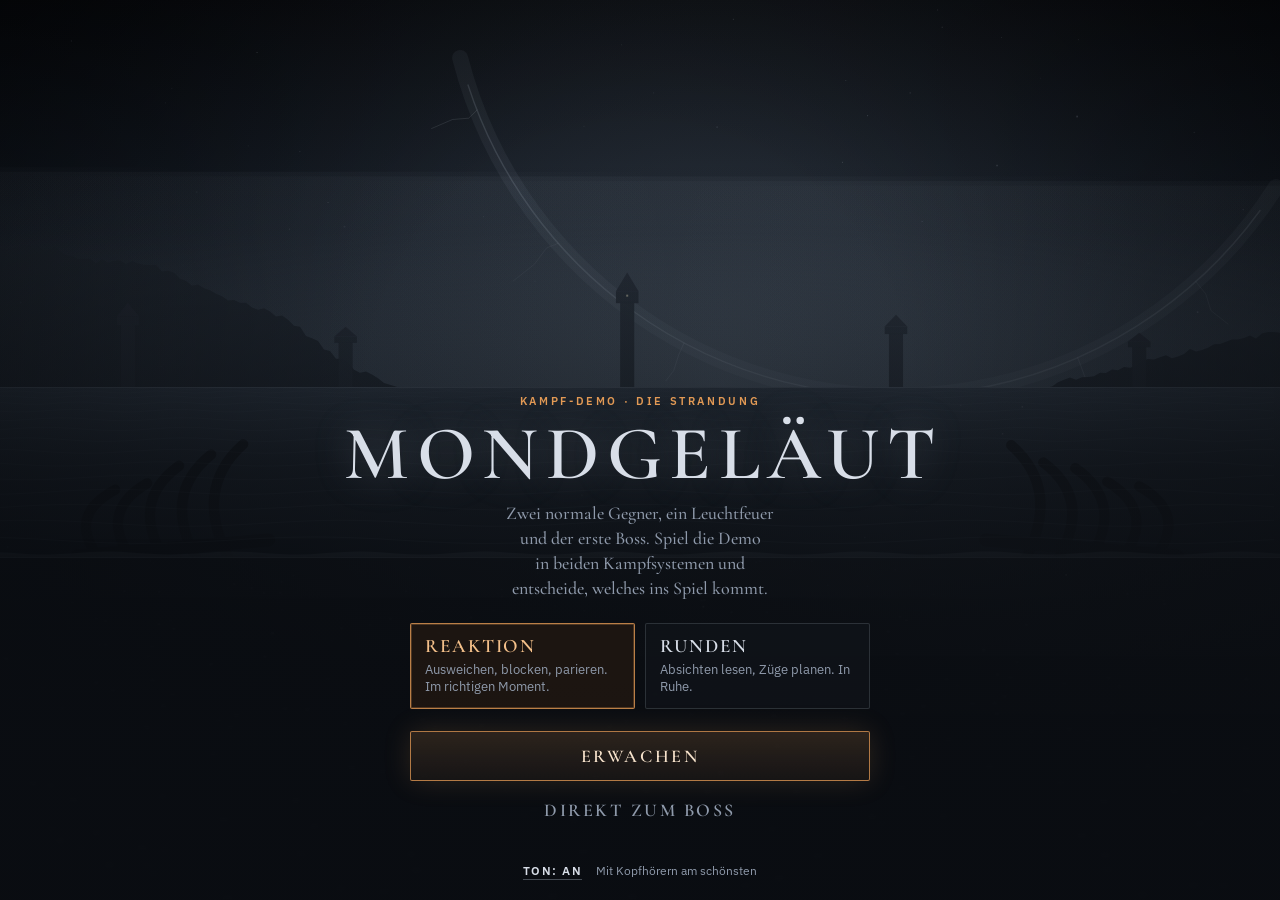
==== commit 48d132ae: "Mondgeläut: Stimmen aus dem Spiel nehmen, Stimmproben ablegen - build.py bettet die Sprachaufnahmen " ====
--- a/mond/index.html
+++ b/mond/index.html
@@ -407,8 +407,8 @@
 </div>
 <script>(function(){
 'use strict';
-const STIMMEN = {"ende.0":"//[base64]//[base64]/[base64]/[base64]//NgxHAAAANIAAAAAFVVVVVVVVVVVVVVVVVVVVVVVVVVVVVVVVVVVVVVVVVVTEFNRTMuMTAwVVVVVVVVVVVVmG+723IhVz4VAE3OImifu/A+dCMJgGB0AMDoHCCYBgdw+H3QhM5CTuggKRAjKf/zvO/5yNO8hFIToQkhKnOfO/U56n6EqQlaEIpCTn////5CEp//U//qRldBAOCi//NixG8AAANIAAAAAIcFJzoICjITU53EADF0DgoNAcDjADA6BwUUPh8wfD6QAQAIIAAEMIIAwCBjTq0VD8JPjuHalEqfnZnCPPJlh8DWdFkEtUK8/+XWIucKgjoQJBG6/c4zXkVUzIOMtfzlUE3Urz/D/y3S58MMGmmn+Mxm6OXi1Sc//7WpJzdvtsHEYIDhoMMcAgqAtsRCP/hvvf/zYsTtH3P5cPdDKAHDnP+zdv5U9iuZSomskpphIYMIGOAxqQoYSHv9Df83b/mfaljuHNbs1P3Scyu4WbbI3Lh+NS19I5Suo6dNG8fz1z//uHMMP5vuGeXKnM8M96/CN59lEolkGvJTSaN27tPNzMFw/a/ffw/DDn/+e+2//PvN8ylHMeX729Z2sJiXbuYajerNh1KSiz+SS23i/Eb/82LE/0GMFgWXmNgAJbLohqalmCpSBQCACB0KgQBgMBkfXuPMDAk5C/1IsIHAGoAkSmq/0ZAsZwhpqqXYP0CrNs0FkuSnyyq0Wo0HRKlerZH0IJQGuMZ9y2n4XXDdB2FWQsBfKhoGGJkAPnx9F9ADqqwxFsdP0Y1uZpxCjjKcnBKGK1m2WihhQ8OzkemJBVavVV2KyEm7VqdR6MLq//NgxIg6XAKW/5l4AFUyqjeeJO81Eze+/vp5+nEPq33eUxu1oT7wVbi8W3xr0pTOr+////6Ac3ryLA24f73Eu/ve29a1i1s/Wc1rr+9/6aiavneo8CjzW//rHtA1eHitt03Xdaf//Hta3za0LURVIDAqLbkDQo16tjkEYiBCRgKLAekIKxwAsWVaGHAMQNMhMspbjZR1UmgqoN3L//NixC0rgt6eV5p4AEjHOMDfLAaCseOJwJ1RtbYej+HM/TKDeHWJqQDLczy+bS8fkSJosSlkdVzjdUS61T6iRc0kllVb2JF3nGrYp93389/v7mgTVfeNd97Wxa18/H+ceJqmc33vd/h7WmNzSY34TNr///////0v///////AIHfL//7DpJDGM8IkwhOKFQAv1TcluuxYf5wxDpZVbP/zYsQPHsv21Z/PKAOOCVhbjXYnGJaFEjXt5OLEElFwYlhiMNERd3RR8PMQRQTTKzMqxpY4xR8RSZ8imRAmLnK1iFUtzP/zf+jEILGHC4saxS3bX6tp1NVkt/9P+n+yf//pJajdBlcrqaQioQQVj3MQgqOWccoapJOqIT+Bb2632sBFbn7A+Ys0evrZqnXUF9BQqqIhRDJPyBoLYd//82LEIyAyVsWWeNK6LuYjCQexCzruUJ+vkt+34elCM3QgMFBQXbkCBCPqQQZ57ckCB39zRo32T1l7DJ6gZIxQhR1iBVvphcnI20oo9nWUgOCcYJz4IeB3ZiCAgcc0//sSbGChjcH9cDn1tiQY1AAAzllsPCCTTrprDzD7hHKr7PP6r1Xv3LGmNRAmjhVoQiQpGGDh5cqssnHnZMVc//NgxDIqe/a+VksLyWcVHN3FRGown8pNSbl1+eRqxVpal7Srk5kmhsorzyhxha9BpxUzHs6EgQ064zLoSCQP+Cs4fHUr4OhUMCCUVizEevRLG744zd9qk79K3nzkYi59GV2nr9G09adapQ7om8cpDC1jCJmRRhBN2NdxccLsQEY0FkMjU23NpZBETyVXg/0rAQp1ZPsppJVYiObp//NixBccama6ZnjM/O472PmtdWhKvAxszKTN0BUqoUBXNqf/G+BhR+zXh7N+sZjsY/Zv4xf55RV2P/jVrzM55YGSeZmt/mfJ2dq8zJF7xLELhK5xENSriQNB2mR//yQldnhFlZU6e1IAmtACe5vOcJMUqtBaiao4mxeCYFxud08FtiQtssSDnddup8UfbB5hKk8HTQ7uJLz52jzB+f/zYsQ1HzoGiadPWADvpyW9+bWZv/XjpFrt3wyfvtfTef/4Qr4/uO7ndzFnLnl8dsOl1OBwAB0RHyZhSCRkh5UCo8Mn0OFPpYiqa3TgW54AekkwSd8JIHR6OEMsgMCk5vaiyS01DPDJaSvQ0zkS6IRabZi609Fmd5AGkbUivbIz/M7AfgmEOILsr1bLUgSBQtEkKfGHvcedvjLRYDn/82LESDHb/rpfmHgBC7qM/Vi0Zikv3LW4aMV7AwQ5IVo3rBiXY16PSj/O6qBUOcOfePphYnrFj5rmlHmpsO76+f/4FY+nkS/9KZz31c+8bFaU/x//////8xN43q/xr/416Ta9L/W/r/5///////////pSnvjeNSs9HdPFj0xmPnO7XzLbEPE9o1Q2HgoxzXRHOkI7OJsgaRmyVSbZ//NgxBAf++7CX8koAS0hn1lXRWWczGMLkzkcXRxQPEApBUSGB1hUaGCJ6nJHEVBAVRmExcghId/Nd7qtexHQQeMHIHHQ4cZFVB9h7EF7kchCE1b//mQj71PWxGO7T2////SjMyp9u1ut6NI+9hStUWzs5F1VFdzj1hRK2hGW6IBMAZCmCMApIKzw4bkgJWxgukhuHcskz6jm7Jtd//NixB8dIf6xtkjNLGUE6DIpNRnh9q6oPQJqxpnAI4TAxGZw/+ka/KLk2aKNoUBgSc7J2/ts7+ajOfXImwx8WxASB0teuWeaLAssOyNwK9nGK+e/1lrX6cNEIUHAXOhqCt71acmsAT7B+WNNFEURDCkc181cQcMqcyogMqqtHzBdMco4izx3CZyspscHEZcXoqx5foOPOT7AHAkskP/zYsQ6HrD2tlbODKgi7T9blpIPaU2khemV309yg8TJvBsaEr6DripV4SZPrqcTSOTE5UCh5+fVOFAA3mif0zif///pOAPsjnMcUyg0UdBBiJnU7ZVWPtkIImhwCJtPJTAkcHv8qsXDW8X+QiDxtESlREeZXTW2ANKXTNNZYzRP/CJBJMLNquYyWiwdKhXEUU3MyhcbWMeMCTwZDCX/82DETx+pKrBewM0ohAaWccPKDpGuuZW4JAYkKJW8sDSwkavY4XZXCYul8/GWyH//9061bhK9Q6g0KilCQdNuO+7dylZaGck1K6LgMf1EYhdq0lNjVist15xjiKjvTMSCmqiUOVucw4kwMlme9apjfTbu5FTV5SSXd/X+Ps5szj7WvrOia2pG6AiO/51LpZPwbPdKjB0LOtPtyrb/82LEXx8bjsRewYTfZTdDM1VlSnYai//+6Fb6GMPGxvONi2FfwZlt+pdVQCbUblcm29XimcQMwRDZhIk+pqRXObg52C5PI9rKsE3K9u1RQyzTzIUg7f91OFVR3/ZTCiiTWw8vKOswqTck26rydGt3SyPXG5bu0swciP5jOdurXvpomYjmVrhlZUah23+9r+nT/9f/+3fVfXymO5wS//NixHIfS+rFvnpEv4ZbFlujlQUrU7jdKkWm05JZbvt9QuDJErGcHJQqjMpup14kMqXU0HTnnD9Fk7tFnTURNPUEpH/wlCKXdHvgGa6W9njHt/nMXeG3hm5Gf3uXLNyFtP6j7Z/XOhL3rv85UMm/ti33W1n3u+8veyb3tNgAwcR0rdape3/y2q5BMAahUm9SqSDFxeoAmAIRc8xBxv/[base64]/82DEmDnsFpT3mHgArLJLtWRFA/Vms9/nGfn//////cfV7/O/v/7/hHNBYF6ZgVe6Wzi99///H+M43n/Ht///imqfx99/H3/uJT5h0kePec7M1RoS+o03aK4Ub60CuRJTW7pOsNAsPMkukTQo2CMmQSmrqWRWihgIXMgcFMYIVTLpGdhGakh/V+cjGtSlKezKImf+qmDIEeSt1Gz/82LEPyBL9r23yRgA0HbzjH7ZwKoY/dTCsRCvM/VSY2z+7KbUobkZKvNP+/9zb7/5+1y10PK27GDUihZkbxpYKIGsNwQpc2xzaGWbDqC2KvFq3Km3JcnkzkQGSRzZWqTEFnHX9ZCkWZBC7y7IS6NHeCF8oK9lwi1JMc1bU2V9sypG5qZ56enfMn+9MtOID8k9I6K8Uzm+EFjwwQk3//NixE0bwga5vkmGXLgLUfJTg5M2xdQSiKmkdFXir/T6obcyhIcUF3DlDAFOtc0LF7Nt4LmnSHoSc8rG2OWVxJCom6QXtdaxAgXiSsC5fZpBhelnjLekDxpdIrjwc2comEym967wPYv+QdimsN26maQv7KjeREsp7IQ0bIrKWndnW6XI3R791/mY3//2otKfqTbRbcqVcr1IWiUVA//zYsRuHrwWpOx4y0wHlRioRWkUsrIetRQfAI+ZtuXe7qc2AMASh0EMHQbgGm1LEc7H7G1IQwIW5OOYYgnFJkDnqqxGOlM6z07caigV83TJGaHG+qslU1Vdqq35nqsa//zyZfPJSl7yWsRCVLBFwQULCJZkkIqq17ZMS/m5EsVMcYzqUPtWCrrRKHYiPVTpY9CSUa+9uSS2XKhLBQD/82DEgx3qCq2eeYbQu3UUVB1d2Enlc0qGwYM1pkxsMMqVtEILfP1J5Bc1EZ8cisuIIaP07SVnWYJAvkeCiZcymR+ZUf552cM2VsuHloh37drf+q6L3vGu5EsfjoTAQUMJsg9XQ6DQGMJBtCpz7ZPL/3u19fHtZTeXUPsqxuUl122v/8rUP4Z2YIAREbwDcIiUbAn6KArCbzmmp93/82LEmh5ScsGeyMr+WHJpHpFvlE2JmKKCTXflvkxhrLf+1ejGRwbLoZayM7q7MRUGoUp1QyUeibNTdFe2v/qjV7FQBChtzxJnYilQOVzFMHulpV5f/enRf++1Otj6Riz9Dpt7ckfoVYG5LLbbttWOiReR4A61ni6kTboqpYRPNEImXcb61otQyzTJEDByCinVQfGaApnU3EA2dszC//NixLAeq3rdvnmEtrIxXUVVyNPOlsJgwIhwzH+Dv1rYRESUuOgwxRI6Wg060FR8RB46Ndk0722MyrPpdMuPSKUKFWJCQOEpANxVzNLlZNUUkksv+/fjsUrSQckksUoVTmCUZ5JHlOibojSmWObsY1N5I21x2Ix0jKiRHElMVJtXYWRGaPvkvSqIjK2JxIQCbFxR67uvTpuVCEHRw//zYsTFHWGazR56Ro6pYRJO7nep7qggPqIuhDXV5S0Nv+Z6fb77ff9f6ei0T+zpQVEw4CqZyL3uJRyXUXBVCbp73W7IjIOkBOdOc4zZtuokQ3N+LMNO27S+4FCh6ali8BhBNMonWVUFWqX2/FZhyMpon7OrpZJr9FbVfX5TNvUH97ltXYxJ3RGZmrPJR32qzsiRXmAVqlNk1Q7yrW7/82DE3x/j8sG+ekqTaRVaXazSkzv1Nf6uidf9M2/bX2WzM9tne9F90ISHI4lapUxBTUUzLjEwMFVVVVVVVVVVVVVVVVVVVVVVVQDmk45JJvr+u0E2SlZG6IizF8C1vz2aoJMJF91pnmLjCezqhLo85FSpeOdl4VclN7iw4r+MMMUg1FlYYdVWWzlzm2S3LJd+WYXSlXYl7ZXvYzv/82LE7iAj5oi2yYS8pVARTkHxMKruk6jIDFFTp208yz+qLpQVSaHBi2Yd7a+QChT2o8GEEtUTCNk8NZTImRAUOKBDQqaQAHAYoXeMQaAAqRMDZVagu+/leJ0wnHTANGgeaIcBohNmYoX6jcSGoHEduFjziiOc9Q14KR1hRtPEo+3S2ovbauMe17RytbqQrx2cfJWPuUKz+ozlLxjs//NixOIcwj61vnmKtq/GVp6gK3k3ve0UU57PHJO2H2Tidi//SaqutsAyd0jqSgwEvzWo1s+xWNlJUWqgXRTagYKiGZafLQDIN9QPJT/RYL9AoOKoHLFQ1CTgC2QYDtg9AMsCEIdOVRSAsgdw6xHhsG9hthcD7kBLpqKCNRtETDlC+NMhopcdpIFweRG4ygvUSdF0LANQios8qCOy8f/zYMT/I+oabAdaSAAUF8QAOgUXS4RNZESuUSJkAJoiBfFsKqI4CGkAUmaSoUyGjmE2bEQRNC+WCJjkEQIYVRcY/m6JcJ0iRZHg+dNUz7E4RcmiQHPYqMTCCbrDVZSE/kwaMOWRMgZbLjt9v/o9//IuOwvoHy4yy+5utNEvq/t///r//ugxcOk+aFAnCUGYMSZFxmAzZXc4altpsv/zYsT+PwQWib+ZkADbt1kttskkbUJrTAfFvo6kK+iAyJvfYakwAHAhx11Y3gOgD0UeSJFsE2Vwvg6R2FmTE5VchbPMdCuX0LlHKdRvPFPGL+WN6nJT+XBcjmlaIiu/V8rm7yoV0wq2iOrAYYjyM9dzK+22OSGufqZTMUaPEbn2Ysu8M+8QInhafYnaSWo9IG0rk4efwsx77xmWzzP/82LEkjor7sJfmHgDHl3SmNPIjGpDsljzyR77hSy5t3kDF8WZ4FZn8DV773/mfclKUhR7QdXnxnOrY+v96vlmxRD2lWQDoHGWirV0ZiWP//8ffzu39771rfzuv+c4h0ICuAE9RKjjk0safD7U0VriqCNko2WGxNS6VV5mBds64iamy/ypHH6pHtHgZmT4PdSLguJ6EqSaq7a8pPfT//NixDkue7LOXc94A8hKTSsRcJFts0kdUqVVRaTwJKQ4lqQa0ZqSx7zXpmz/d2qskf4pHxLA1XGMzWhfx2ukV3mvhWq5RWyJGu/ti8al6M5e4kdofoXXvKwHTvFdR4Fa3hd/Bt8y71/bGf8b3r6vW/+c7+f///////////j/efbPtv5rGtHrdVymL/4zZEMkaL99daVKFi06OlMr2//zYMQPHQJWzv5hirhwqswMKj4VF2E46tMciejipNR1VtXRPSnQqtJV8y1R+ILRPbf512SJPmva7CgUJiou1fUSoZ/6c2sokysaWj06GUSoLKWMAxrRJ4aDOVCiixYCvR4CX7Wf/rfU8Wa5rDzFrh0aEgdBQGRSEx11OfQwADGFioAKgwsYwY6PhBu1VX7SIq+qeFHLJBP4m0oEkf/zYsQqJOPOlMbaRN24ZskcjsrhOb0CWkCJMswUTpyZ5RlINH9/2FV4/dv/fkPKg82ULk80fq53OsrIWKU18UZ0BiXtKr9qmpQ56vlMGEg0ZmVZmAr6ImZMr551lton0l3Qzf6/9aW3OCZs53eHLuUTMRB8LO+6QqckSskl0uPRxZMeKlg7Y8VZ2Pvmyx7s7pMbvBqSLGv0kKY05iz/82LEJiKMEsm+wYSeiRvUy5/xjca4OJVU9tMRlDN3aOb1fVmU2YwEBTOFAhQMpVNNajtOXlIhkmg7yzOpYQU7FnZZVAOcjGc2nKqG3ujFK5n6qhS5t6a3//+32zGea6O0jigYpbKh6BjGOFKVylKsG1WG+W23W2/zayLKKuwyQt5SMkkbCNHk8eKtlqwecJNJi6oGIazGPD40K7rT//NixCsfDA7RvnmEunNPlyLC2p3WRY7VtV/77N9Qr3T3iS8/d960ejqEVAZ31mMkMEHMrIkjkCigShwRWo9n6lDvdTBqAm9Nfav89f////to1HHMgaGNX3ErqCVCQaoJxxy6R72WYMAgYFhn4MMHFmU2g6lb7vWeAgP5YK6OD4gpZqmulFQRls5T+IarkCPPU/P0rnI5axSMahWIRv/zYMQ+Hnu2oR7RhHw05VBoWu+SS3amn1W5jGcSzS2Md4nehmaClVTAILlSz/sz7ui+n6//b6fX/a9Hq4JnUxlVXDFOklpq5RVm1EkVkp1GQwNIXFMsMmOGQUYLNKBtObNEqkpUclHY7avffztV64GFjKKxQiiw4UGChXIIAdmMVg5uglDEHHHkIMMUrN2kRNN2vIcrXeV6llpQzP/zYsRTH/PSjF9aKABqTCpXQiO7WtdRNGEbOZqGfqmu3/+tnt90sSdf1//X/9OfVNyOjobxJcLTaKkQSaJtpkslERpxSRtDQJeEKADZ+Cvl5VBPTQQB5qJDxMEoS9DEINxsYxvljVBchkqNihl/LcEYXTefksFgbzMASA0ELmAKoDa3wYW1ov4sZyiZxiCk9JUN4vcmrx9S7FjUxLH/82LEYzdLtrW/j3gDLvIaGSnKcu9MUJ8343vT69BiXFvL2yKxk6cJciIiqUtnqu3586xDpAt7Z0hEJvopGFsZ5sNk8XfqwL76G8e6lxveca3n4////pE1TOKX/+f/2WLfUHfvnHt/5f///8Vx4uvrP9M616Y9/iV/vVO/fxwB3q+laCYjDQYqBdgC/ufXBfiNCBgA8OtyPBDR0GtZ//NixBUfc7KhF884AfxIDax7js88a1Z3lyKHnIdpNPGoCQWjo7ZmcoOzHd2NZZrSDO6Xaezozqaqmm0OGxIxDntq5x2lVv6s7FWNNqives13of0NM2MfO3//mf9v7f9f/0Tr1VWPV1NsXZz1kgF3TmQoZz38rgApYAW45M5ymhgx9wVUFyG4mUkoqt5oK95+1BD8utffx+Hr9r8siP/zYMQnH2JWpb7KRPhXlJcoMCmz83PaEZxYkECsEpdVARqoi7Rc2XRanrUd9TxZe43L1/VJzUR0YSJCBlHf2MM84Kjt/61qjl6Ogug7FLXtZZFIOc3/q//V//uWtkJ+TElDGLoD+SJO2a/3fLUPx3ZEKGylFxL1eZRO1qVWxWBlRlBcA51lpgHuzHGHhKEb7ak2I6OOw4x0TDWStv/zYsQ4HtOy2b55it/a6eI4z/a13nWeN04bhCdqN7fseqf16srGZP3R1vpVKAGZAEYDMyFKLXMns9/ZL3///p////IbnvS7Div+78XrqV5i6kCVLom5JZvbK2Rr/ItyyXIHqgsx5Z0ul8SnJJJqbvKSVRKPQU/8SBCkCI0VUpZhIWCQAnMyliIqiiKigdZJ3KMKoitCi7apffYhxEP/82LETCALpspfWCgCpXQSHohnv90932dEyP9VZLV68PjhmY5Y7NR/XOl6GTtkvayV9L/7//+2JLTxYLoMestShVUAHLVVl1tnMyGsORJCkiBiEALJrhGMD4k8mjAJMPEypDIkmqjLUtLYY4yQ79GGXE+GBPm8fxkKg6jWOlXuKuMs52c8kStw1Qcy2sTNKUVEAkZjv6qNJog05WBk//NgxFs2Y/qRv5t4AUPZ9Snaqmebvp0nh5fMDdXNDFYyT1VVqUg6hzTRINLw3V4ESsdXx2SmmC8rE1zPWqDTEDbvUvpAnbNzYh728mj59P3kTEN/H18fX////+8Y1qP/v///o+mIicRmsaxfdI+8/////+u/j////////71///97/pTV/l+/jvOevAUlInW67bSWRyRxtCpMjSVX//NixBAi+oreX49YAq6YKdGuThFcmQXIb2o7CnxFBFG0uhMhCSO0DR0eRBD4dBOG8d+XqShLniOj3T5RNbmpUhtRUJO2JfLrt/Wssyev/h0MWuOIfy2bl++aZFVEOpu6oqvtQ78Or/5iqiXyqaId1FTJxhmGGp+F2Jf5PjHFXif5Bxcc+/y4vEiDNIiGdl+9Y4PnZQFN4qdVUdVMr//zYsQUJJuyzx3PQABeHg3sT6E/V5+KCJj2oWHdi5YufKJQuDhg42Xk8fUxCsHRKB+hjEGNFMYQIimitB2LSfVkKIRMIjni7qrqg++op/qI1LR+UcdU/M8XV+qynHS1CUpo91OtWpkZv/6n+5aqafjr4///r5j//v///9YnjfrXv6GjAUKPYPjZKPIVhENF/89lhDoWoaYK5lSSGWn/82LEER2aHtL+eZBYAWjNJLNrYBtldoiSCBs4MuX2jmDgiNCueoiXcup9cKaw2Zu7kd16PTVvXPAlZ5uV50e+Gf+b/7+UeY4Wq6/+rqKODIwkx50RPDQROnUCmtQ02grooMrXPf/rUuSvDwiPTIUY1T1KoAJV27brRUxKZCAINZMQZZBcVFEYci0OUxHTSOUlkxO7DaHiC2KyL2i4//NgxCob2a7C/kmEnNjYc1lzyoXntr2313Aji1BGbrdko5XWgYUY2SiLER8sgPKPKIsNkSwFDcKBO2QWrSIVksJhWoUq/+1FpFQwad2qeNVUTRVBn2yJX0nkraJBS4Pgieo02mTIhAUUvZRTjZtLZk+Up9628x1Y9TucYLSU7PjMC65WHZGDL6g0DiEAgsLcjPpvqJFEwKYNAZQE//NixEkckY66VkmGmDxXFQyQUgCHm3ICbhNApJ/4FMDxoC6GBpgdWxTf37GJllCcFkI3862HVQW7ayK73m2qGd2OQAvKSxGv2y5Narl2qfS2LmPeWuvHRr0KhxmVs4GOjUIOwCIF0AQhQmDkWsZpY/7LcBDZGM5Uj6ik0pfzt+FtlS/YyY1iEnlxjkDHQElS3Tu2rNru1V1/r326f//zYsRmHivCrbZgxR1P6dDyl0n73dhkwbskzyt89xYSwAJUJaLcT8jS4ePAwqUyhLZgaZZtONdbsSmjjEslH8qVOYGFEx2FEFNEMZ/rOBHVblzXeOhiCa/6Z2xnqplG6pp1nzLLcHEynmZbL2Cm/bWjLVTGRiJV3ZG2d8bdC0IyEujljUX//nqlga/7etpmr//9+kydTvR+oAAq2Pv/82LEfSArsqJewYTcXG1sZQG5FH/7dT3WFDK+6hMVqpUdFqJ3pzsyQ7nOoHuwh3Ew2ruJgSlhLAMChwoPS4UIRKCAcw5SND79HY1nV+9b7e2Gqx0kDo2YViP5vBD8pVFkHaYnGQ1SKCOLweVaX1PAuT8UQ23rEDyLNrKFX/7miv///68D2bXWdaoALZirc8uMGCHoeIjJghUcrKD3//NgxIweCZLFtsMM1qJWiS7pKKYICkxRRh71hcFvZx4dRBmvwZRzkBPzTi95WrXGr7Ny/3+S1JwCDd+RH8a8vfWhxCAVxRQyT+IjbIol60kd/uR/lp5aX67I/2UzRRDi9Q5/f////4mMjV///1IMRQVvIJ2BNQdyNaAObtSyWeggylfC4zneMTscXBPXGCSq1VJ6O+1ZwvXgPdXR//NixKIfmraxlsmHDIumRT+D9NxVf4e0rcBuHyOZdyLIl4bGW3//POUukqXaZ8+//fTpso6opvN0hGDCIwVmCkWl42MHhURb/9pq9WP3T///7f0amrqZRjjzy5yNaeUZq3cplRiR7qEaRC76UsvlBcjxXQ8kcXEL1tOlZhK5QvXunrLAZmyaGA6NFjrNDkQgtUHZJqRH8W68VTnHqP/zYsSzH3PmyPZ4zzqojY5IexxFMfYvjf3qBt/C6RRYdnuPrss6nqd8hCfnOet//5RTjCiynRdG3enao5yGWyU//////6yJVUZqtd3dyJdPJUWVuUYVAwABizF6auxZUPgqBnnN54rGuJXGoUTMe0OFy64JEhDjeEHUy/rpuj/lf3td+5u7n+3UcunLNCRpR6nieaSV1XcLkkm3nWr/82LExR9T6s2WegTe1ZTjcGSc4K4aY47MKZyqQwZEe70V+ybGdHs2nZ/fsylIpJqb//////++iGRtrQhUDtzprWl6fkqqDACtNq+7mDxikyIcHyh2oE1ZQfD9eD50IQxL5brzCyXzA/K0a5qHGFsaCHIDFlAfmmscWJNo0I7I+qlxm7VU9m1+cHxKj5dN1jKlCkbHkWGY6JE0NlMr//NgxNcgA765tnpE3XzypdDANLRpgaDUOmiMFzbWr/v//amoLihUoHHmn3sHLEp0RJQqTEFNRTMuMTAwqqqqqqqqqqqqgUACidbU/+Vmikg3NyXhHRwixMJckR2YviX1c+98gn8c3juZRAAjEqax1nXy6SNS/K9ai1ES5SrgYl8G2whFuT/NTUzbfXWh1XpruzFJpEs5JUvfXebX//NixOYfCj61FsMGcI7X6ov8/Kj4l+9121vdW//6k5v/VmlNo+gpyowgjpyIrQheBsogJBmDAG4SMVQIDQMayIZkYAl4TFgmNHrQ54AACzIAzs2hqskgOEjagkrmtmMCGdAKZuSMAETXgYXEIaiZ+lNS4tPj5+YjjZv3poUy8mAZYTE016YGqy67GtTI1V1k1np32dmk79Jn4o0S9f/zYsTnHeuutb7CBPQI/mdrfII538ay20/nkbD1nly7LfXdajW3q89PzHTOiyANMNnk1HqTxp1e3p/+0rWVeUCwwQlBcgDWUNqeOaaVDGLKpiQue+JoTDDSE3lpHlEOEitQ/VjCrC7YYMZ5bWy70NNfHCk5VEEdExVSMtbMthfMxCopZkUvikim6PR4QeuWiczOwD44md6DwqalrJn/82LE/yuSVngE5phwDMOXRidtHSMNuMST2dgxdXDPjPhev58MxmX4+Vkd9f5EhlTWvMv/O5imOsULEU8tBFeqn2M/8UqS1DSoRBB7WlBQm7ckVVhVN6lEzDXk4cZYsYCxmICiHUYGhq3V0YeWmRgKPRZoTiPDABGvREkAiil4ZEOi6SwjSaCNPzU3gDHHJ7yY0rHh5bLvVTKJfACd//NgxOAlclZ4BN5MWH7Y1t09fYktt/77TfUToDe9Os9Ko+qZp3X/e6/f+ad8chjxkYfrf/57y1y18s42T5YVC4qUJgmsDlMzUz/YtQqNxwGFCDj5wtAKTJhIDQDrkzO3oaOgo/wVBjC3LuuibLoQkWBDuhRCBmx9Er9FSk+WBl0y1pKCUNKlEYJEFKTISFJwhLOcWffWWY52k2mN//NixNkl8k6EDt4MjHna95f3IhIjCBZAsteXXmmcKRcYM0B9Vdv879aTHMvPrAocNLOl+q6MvW63up7hHuXOSbUtXiWSRAFBSsJz6cUNoPzzQbiMJhcf8J7slVKaVUXdTf3fd///////98Vx18byndXGe/E3UzVPHcPsbhIiCAAUycke+/zAh9MPuRKQ4wAupyR0E4JavgA8UlDDqv/zYsTRLIP+mFbLEPXH6cUxiOZvn8BYAMTYugcOSHrUbliqFnC//CykWMEYVFpM6melk0TwUtt9t8Xf8f77OqFktSPT8G91zz/9Wj7VFpCIs3Kg3UO0Q2WuRK406xwsWRYwyTRdSi6GLmW//6jJaeAgTkxMp4bDREHg4OAA240qACidjU9/yBNsg90FKZU2jyYS9MQk5EqU0tvUc/X/82DEryRKlrm+w9A0qyvVKlSMSrvNlFiY9dKmnpzJ+aBQQgUJB8y0dgYwYYdQ9F6X/6+GMjlVDIy50tJXrbZUc23tTub0DqCVFdn1rov3Z2c/2/////1RX5HQrK5VcrlONkLNYG/dBVUFKuXR37ymEx4IkyElgKm00YhDIpVJVjTcooUNoVlEU85QbhmxJH1K1NDPQwICPFbXu/P/82LErB4bysB+eMURJdEICq79yO0SpZms3RF1VarVLHWvZsif1VkUj0SxHpV1TRtUo39v///X8iye1G/UhDo485w4ftadG3McQAcr/uffalBmj9W0omnjHCyr5k88mXcXc2ptyV1GBJXjY7kDCPDG9A6MSTy5j0U9ZptPEaa25G5MO/XN4YWz7mbGzeFl3B5kHGjwj2ANQJnDUxdk//NixMMbu8LAfoJEHImhHmi1ncXNP2vdD1eo52Syvj41e+GB9FrHbG2dhjyS2a2eRxhaeZvHf4Zb3gMcZUItH7y8w3w4EWt2OO3GRAVjxOVUkvzLGetzKuoh1w9qxD2FCi4OEZYZl92+bTkb1ef6OOAI+WIyR/hzjDFiARHCKuS9jjT5nwhbzfAc3bVHJQXIBYioQphcC3j4aAhCpP/zYsTkOEQWsRZ5nvyf2RkmSzgIiarM7WOztEhz6lTsVGm9YQ9yVf1hpW9FFV1nNETC0yNaqo8AOHlu3SVulw+9M8url9TPjGf3yL8jaoS5wz3R4eDerWRemSdvGOwEpkU4RKsc9E4snI6u22O22m80nO5bBDX5an++aW/l20mLCH8LLrJ68cLHmD+So6vbTnpVHhwpLAqCM8MCOw//82DEkyhMFr5eYNk8F1RAuRJBjc5q3yJJx7HVe+kssjamGcPjdsnLi68rXAmNQSFiK7xL03SnRw9GEJaA6ibjVxsLFzX1fYudxx1uYTIn4ggG4JY5GDZBJyfmgBd4HOfTr0p0ck/X/JOtn1X/FX7ByKDSQobI6ZCdKyd27+JQWSb1fMx3/ztQUewg91RMzFaK0AkTHNdZWiymQ4H/82LEgB16qtG8YMVW7O2XVy/uhauhCtXHqxazVfiJaORVXQS0mdcG5KUa3Ef4uaralHl5lvuV2nNml68hRt1OdOrUfMpS0f67bo7uW7/m1l60MrNCmRKIlA1UOVgrPSpLd1ubo/9TzqwVIh0jsPAUNKBoGiFWltSvmzwUWKWopoLoTHUZ2zRy6PJ5IiLZzkTaOSLGF8CiT4QL17zp//NixJocQkq+XGGFEL/1+xV7jU6Z+aBvM1GbjbmVVR1Fha0HNpZxmu57p+xaOVqvT/1L/IawJiI6sinayPbKXUp2fS7nK36pQiFp/8v9Oyr0MxbmeqPClUSx5oCULfaV1GogGuyWTTVnhEf0HR65WArieluIMi1kkJ6EzhIawRGJYnLOmLXTlImJodOILATKXhRRv8G88PFkAdEeqv/zYsS5H3PmqP7BhJ07OXD7/9szHJmOaHGpRrxCPCzSwsDoDNmSqHDqSUSEi1WXGjYesOItJnsN3ehi/9fSWiVbhGDRAVFlkgmpYKD6ACActuTebTtABLZ0UrKtrqw5HJVA9Iw1/ZiWy0m4S5VdRskes2Sll1GT/XyfLM0401rja13rMbteZL1RaPq6aSoZFQ7TGcqPNLSXa6197aP/82DEyx6hRqh+w8wwM2pmR5NyXU1xz4Qd0UtFfSQiyImyXf/t21//9/mVl7jK18CZINiI6vO86h3NjExBTUUzLjEwMCis9bJdPjUC9HGYktKjjz/Yy10aStMvbT1yVWDYslRRR5pcSaffz8zvGGTn75/qWnD4THVzXxszMgrNyb7NeMhbqyPYrInmfmRet+1rUEPaWVd1ludrVK7/82LE3x+D7qmewYS8Z6UVE7WXS///6///t/fXHbNHiLmBUsgxWNKcqoqPYXMITEFNRTMuMTAwqqqqqqqqqqqqqgnSW5LJJLJ9K1WOTGiUe2RYTUjBCT+GhO+p9mmLToQDyI1k1F0Hl4E1sP8ftf0m5uOPYHT5nt7uStwxtlkNASmbZ77FQHdtnJe6t8UXfMRokIbGBCkQdJN53pwb//NixOgeRAqkfsGKvdG3VbV2VjoRkI9l/rrvk/2r+vqupAcizVHdIz0hsUT21UxBTUUzLjEwMFVVVVVVVVVVVVVVVVUcRNp2usvf7UoB+riCuu3My8p2ggCFpg47ol2UaZq0oURakQ6bqZySrI1O3OFzrEdZkCOuZ0VrEoyUYpm32QYiuQynCu7paj3IyaIVfXU6aEddtksZ3Sincv/zYsTsHwvOtb56RJ7K3Pn1ZDtR2Zdif99m///2+3qdPaVhFi3ZQp8b+n+DQkxBTUUzLjEwMKqqqqqqqqqqqqqqqqqqFRTjcjcrn2TskPcm6zBIuEYyxrICGxWwKLM+2nY/G7UUsz6scrqlmnViysehhyyozZhVnEFEGGoz1+hSaDKIZP2e3iF572vdB92WWzblHlGirGO9Ej+ti6r/82DE6R4r2qE+eYSZqIKMWpHRkmq+/uVFwtv///fWpvdByI4s+1hc7qAjy0EAiTERBFEzbDRmloKWODQ8BQUfS/4lE7Oh4asFjMGaMknJmBrAN1ljcnnZSr+JUc3GQhcGpTYpjWIgUIW4uNGNgko8co6Knh6SYtGl+71mf4Iq/P+2njTvjq7utZ6laWUirPWRMULvFHfdXbTS/EX/82LE6B5DuqkeeYqv5FbKsX/N4+DqWta7os6ySOlcTJaTAL0NPLUPUl7xVsOIJSMPHPxjgrbAVqAJdKOQKWfYeFBghN2GMmxC47NWLq5irPX9U3WMzpqN1fkNyyHZ5Z5NEAOzFS8+WRbULZ1yTgJNz3uY1PjeO8sQzaxt/jvbMUY8t23ydPzMyr/Sjxv03Ndp055ZOD9b+2pcJ6Et//NixP8kAq5sQtYQHLvqZ9Wszk53fX/0fXT6z6JStekVasTUSowkEy1jPx4/rtalTEFNRTMuMTAwqqqqqqqqqqqqqqqqqqqqBpSTskjckn0TxDoy6zmMdSoWGgpGpXfG21s6sWpvQYM6rqCBZFhQZhY2zuCQndFoAgNhy3hEznYdNWqGW1CtgpnWnarXRnelaJ9jXVbK7/eqXOxZEv/zYMT/JIOOaALJix1I7cl+y/2//7V6f2/9dI9sHKRmZh1oOKK99jLn9lFTVUxBTUUzLjEwMFVVVVVVVVVVVVVGUlSOSNuOeEON/ZC5dptDDxL8hqKhKA8HLbdGsJXKSRFOJHxjCAubcOgpaK6NyysTb2ITB/A9qS5aV80ZVlEQU0qtfHSStD0kuzVeum1Ck7qj8pK2Mer76szM9//zYsTkHQu+qb54xPeWZXaul62opV2+v988lNvT17J9r+n3DqaJQLvLJGuxxFVMQU1FMy4xMDBVVVVVVVVVVVVVVVVVVVVVECKm+31m9/TC4VQWHxsuOrildNGD5KvE4tBk5iYsWEiBX00soPyisSUSf2/9Njv4kwOlma2z9nYfbKbS0cZnZqsW3SK+lqtdDK7/60Z8dgy22odDkZX/82LE7B8TwqG+egTeSURfezU3kV/X2/6X6///ppXzNMt0EMpQYIdcpyqv5daVAKBLrIRsAVdR3K2UKQKI7xEasKW2UeHBgIEzBQdqb+qUQh0BGDFH0lLXGLQmgb2T3AYDzTbofETqa48IlGGHBIESSTXHZv/uX15jO032b57y6o77EY/l3zM1pxqaPSdEI2yvzq8tbhbPmU1yotxS//NixOYdk76ZvkmE9RxDXexVRFYhFtsQMduXJR2+mWX3+7L+Ja5aOyq2g8xno8ys45Y++gnfpSJMQU1FMy4xMDCqqqqqqqqqqqqqqgJY3dddbftMAPZK8ROLxUODExXiOWS+dvHpuMHOY9Mtfce/7BIB4ssTdtTv/GEqlFiEFS/tc7wiKZZ9Wdo3mfn7f0j555qqHIcJ8yyU8iKbLv/zYMT/JmvOYErJix11a8M+fX0s++XmWNBMR3/cFehduMbXjiD9pJm1IvqemkxBTUUzLjEwMKqqqqqqqqqqqqqqDSUskkkrv08QkZlbvm9IPNkxRI+dEZlXr6TpCSl7zTEk5NvuHZyewV/jp9c+pqIWqc+7Ni9BEVdHszE97eUp51o6NitWrSruWZDM4ipDOIDlWp85nwI76Wmaqv/zYsTgHCKqlb5TBhzd61FDb6e6f1LdNP///t6tutNPVGcsrh9v061OjTr/1ctMQU1FMy4xMDBVVVVVVVVVVVVVOmbl1t1u1syJgcBmBlBhQ1aJKuv7qFex6neyEyZo5doQsmQIii4tRxjv0Z2W+RmkjaDc5T39z5dPHnM37LvPg0rV9sSafLezkcxzFd76sYalx5XJOI22TNcpgif/82LE6x78CqEeSU1/f3xlBoqbEOMeFQo6jrY9jKSyNLNVRVBIa1z3kWpnqZpKTEFNRTMuMTAwqqqqqqqqqqqqqqqqqqqqqgFLJa3O7htDrEqWI8y/2SdlI+bU61Ni3ikePe2qrD9VNd82sIZxA3RlVf23XRqOcEETL7abssMa1TSn8+Njl1ihwUn/dSaks91kvaDbTfL1d31jWWp///NixOwfKoK1vmGK3taMiNzdnK1l7FVXZFT//K/9PPdmUIJOFLGX9G0Kl8pVAKlXFROtMmbaElXYgIkovZi6nDVGUuvfRGWFgF+IdlV6cX7O5SCUEAkNHMZt6STu0JJsy10JdbNqCcaQqMFt++WXdjopGQEV2pQpEutXU5iAwZNVZmszxplhbq7ONTgxT6Sp0Gkd0qzqO2dX3RkujP/zYMTmHUuqhH54xRWmY98n/tDdf/+d+1g80kx2V0cUUrmOhiERDLWkgJHFuExBTUUzLjEwMKqqqqqqqqqqqqqqqqqqqqqqqqqqqqqqqqqqqqpElFSySSSydYiBo+n0BLbKg+QogZx9Bi4UldBDKDuJHF/DgECpKZn7ZFggyBm8uSlXlybB+bf3MhHzJZw+Us8uUhPw3g9Q2NgUhP/zYsT/I/v+bHbCRPFQGTaBmP3cxvpfmNF6t+6P/b1/bve1TZ8Nw04oZ2vA9VVMQU1FMy4xMDBVVVVVVVVVVVVVVVVVVQIAQbdNrXvdMI5qBuamcR0+eqkJOYtYHCR6RBSfOkJwHJswEdGO1TGzmepZo6O8GHGJks0xxbFQyFazbyVfVMz90kQiWRYN7r/+1G1VlsyEsDYEwyCzJaz/82LE2hqKcp2+SYaid5FyNV92Lb/rron0fX5fuoJKzsiLlKxZR4nWTDzkOnkqTEFNRTMuMTAwqqqqqqqqqqqqqqqqqqqqqqqqACEjWNvrfr/ochkKOaSLEiuDXt++LNrZlJxSsNLPAeEc+DxaDKKOM5NETwdH8WKDCHytmZWvBRNGEodS1fhkpifOqnnPn32pnZZ527TNjOn/ksN3//NixOgeG76GXmGElEKI9JMEpwLOApWXfX/nPs5rnb4TY48CbgeLFDpqBgrVTEFNRTMuMTAwVVVVVVVVVVVVVVVVVQgiHftrp+98hnjAS5iKhGIqWaEFOOQMNhSyDDGOKFB2OnCSy9W9BJhmVEfrZSSNWo04kYzsrZVsg1jPVinRH3ctHlIdapNfes7OyvXvNRFa6sS3W5DA7Eiysf/zYMTkHMpyid55hqjGsfXOVUZzqza39f0eX9//9v7+iNqhEFRUDIWFxdeT3ExBTUUzLjEwMKqqqqoJQpOySSSy/koOdGBwOg0b0TLzJmjlompc63Bo4vkpxm0tjMHfTnknBp0KYZMvdHxE8zlqjM6WIxGGFZEc7+yLtjx5l2tKrvZLWaVh7IyRc6u09rKouQc8tW9/Nuzq6Bpha//zYsTpHnuuhb55inwcVEGr/v19f9PtplaKK90E0IuID9wijfqjLRuKLbOedZQA6UDHrbGSeYb6phEmX9VOYtqCyFBZ1/zAALIEhaJSqi1GNM0lF+zP1ouyi5AWWU9ZxBKjK7uUfEl74QfZ8i56wukSoT0WXyVfLYP1/umj+eu1Mm8GLoXBtR87Tcpc3ebtD31xePttzmdZGct96xL/82LE8iDD5pG+SU1/O0+LLao+K/vXGBsRRz01vd9f1361G6X1X/7/xPfXxxzzVjBvX09OJa00l7IzhRXBBVkfTEFNRVUFy3WV73UqKeeUcyjjfwlCyzrS6lOh3NqIw1cYFJWVa3p7JbWOprxNbY+/1TIc/c1YxeXjVLvfahFziF0yc96stJLKU+Q9tq1f53LpclXTa7mlJdDMxTVL//NgxP8oe9ZQVMpREaVTeLCd5L+yfdldbo//rsbbalsiGVjamONa9r1sYuQV2SMjWbrq3nNRhCGZyYFSzUlfMG5X6ucNrqNEzWWHBkiuOZ8+8GNHgPFYHhTHOzTHA4MGbzwHjGhjJrd38eA6vePfFMU96Uhx4XYEMQuA8mfv73fwzndl8RjXCo8V8bf+j3K5+pTzcSdx2EMFGDDU//NixOcd07p8fnmFDO525QO8ECRt4GWWKskZu/kBy6HInPyiMP+/daxXt9IpJw+PIx0OjH1RifdkO+50atRdG0OtJz85zujZGqfIxNOpw4QjVOA4HKJh8PvcQYg07oHBRrhwhCRMPurfZ4o/GuPOQvOInrrTmLfrbnM3M38mcmFuJqsU2vt4bddCqcCXdpYeVTx5Gy/fPt7Gzn06kf/zYsT/MlwWid5+C8StJ4zy02Qz+i210Q4QHrFSG8YSCZlVFXi0rm52D2fy1oaXhgKSWdNX9peiZgGmzsHMEbw6wsJMNPhz0Q1F1C444jS3Kj1DDkkcijoNA8HMkJx/IJRWaUVFY9gWMkui+CeaWMK4JptLLHPmlMrde8/e/wx0vdiv9l9s6tjiYc9fKHIgCQJGpHHGB3KgkFhYetL/82LExThkFoQKZhnEAKAJpgo8FB8JBwFBbhtqwvvkgRFZPQxLOzOAmWp+yxPyvQg3yzIpSJyIJbhTWcto2MEjbNOT31WRJUTZIhJ3UYXbek6DprHEFdGaKJWJFiIyiTXU+Kue2xKvHy6cYXgO4sipEnZH719v31q1sZjYtmnr/j2z6b3vfpBa26HGjL071WsDS4qZhbHOA8VzmrVd//NgxHM6JBaqXmJefAJ7XcX4rpkGTAgKlxQbgzJ5hiaWF6SFBruMsVbcM0Bso0Wb2XqCKySR2GOwMz2Ll/AleqxbZW2tsyq1imzi94rd5H7dZNLk7o66Tzi7yfxdVpxYEciVSTJBqRjfuSPYyeK5TOBrpyKqCrsvRZi/IUeqtUjHK7qMAB9lP4HCnjGEDkeThBo5swl22JxZFdY8//NixBkhelKqVsmFFC3AXZAkNxunyxjc/AzKIdZQmBRyh/L0Tf8nph5M9Pc3/MMrZc36tuZ3IuZE5tzlbbzAgEK6kXu32sT14Zu7mNfa1DTOoCX6e7+iUeUpWUzqJcdILOkZU7qBq7Xi93/RJaDoK4CSJRK5UGh7pFspMZ1JuOBi5c2Q3eU4w0tae44AmxUMnHMA4sSJTltILETQev/zYsQjKDGiqlzWWHSlH5XkNvWBGG51IBDIKYeBx5DNo1xVuhELEoQrWucSExcN7xOBA9XiGVzstqIBFLRyMx4WkYzHosrC7CeHa19QcOve7f0kB4DcphWOaU2BgQBJCI7KxaO0kuCWUy2aLV8yx8rmayaSlo1NLDYFkThP////130FGVaYxsQHDK2z2qt8uTphb1EehHu8FZR5xXD/82LEEiHJqrhWy9JYrs8oCOLTUcUZtIU/U5eXE/GmZu32WKuB/IIeJJUSikAoOvcT2QNwQySCTIgTpmsfid+P7//ka8vbvZypGMUb62XlVOKvtlvEL/7WnyxMNgYcHRKWU0GnteIiX6hm+bariD+ubSBy4oKoc4WIgdcTDTqQCprXqhCGrV3mpXeMygMWTdNwpAYWA00YELrOFGYr//NgxBoeMk60XsoEvBt0ZbyKkVNZcpeTUKtBZQ5Bqijiha5XZtrivYHhHHo9s1Narxar8MywyGFKhrlR5n6PDCqf/szKdv7rTZVQqsKBQKETyYp49E7XFut3/EsjnSJWAiwkArkLUJA6TLZ2ATctkkltu++sBCB1NjoWZtdBWFn0iiF1zaZ5X/pxAunpVtIec+es4zTyd8jLiOhL//NixDAeq87SXsJEr6XoFABSqoUIKd3/ul9ltg2R0B6Ia+qtu3r6gyE2qGBkCMqtRr20yuKNd2ZVbT/9nrv/atb//f+/r1s6rCGoqtVXVTqQoe3OtW4M7QClJI7LbdvdWhkZPAtYLAjSyF8xdBpvJUwzsmTGnjSN7CWVcnIpo+93OzhDREj8ooduXhc4nMdgoZRs78n9/pmBEU5nQP/zYsRFIDuu0l7CRLpnWmwAQoc5iMtiWBHOh/IVCoTFCWAYw1lBiBhkMk3qp0jWbT/T1fZPf90f7f//9VdCN0/aIc8MC5it6dT5m5JLba7AfJD4oLuI7FqtRNQmqaBrcfblE4kYZzxaaVvyfb8rfdPJbDau/xv/8VdXxUDsihrChgKAlPpT3Jsi2ebPgzscwZvrlYlzkqpdL5voQt7/82LEVB5bwtBeegTf7PCMdwb3/+v////90t2XMRpnFnCkgziKDzgynEQTTH/p4daAq3UduVqXW7b3ZwNBmRZBlGMl3DRcRqcXpzTSKNmzLIfxlH4+o/xqEl5JIKex0DydjBHxAG5KU2KDLYitSdtYzUvsPsNR6H1i4DicMJjhIWERttTI8zqvRyUvs7u5n3b5tN/WgqhnoZ1/+XIf//NgxGofO7bpvnpKv5f0//////5tqGxmbGjd6WPo5+QBayJuOW73eoGvFI2csNMbel67HttQmkJDXFUpQCTkkcVtE1HqwyXjeRRmadjZw5dP64HhaPLnvDV//u79yScpjkBRFEbuhkZuPvFi3YKUiVLSipS4K2nt/uhGnVEYUgUcTs+QW1FQKP8wx3+xRJbrnMYInmM6SDgiztUA//NixHweimrVvnmE3mtbkzku+/4EB2KehljZaKnnuA2zOOcOLCyZeaRbhsZE8Sgp2NJxVB/8xXWSKn1ZJwrbsPvEHoz/b3qh8PigPh6RjZUYj9K1gil/+5OhHZmttTX+SZlQoki1dLl7RUBmHHnf2f/UE7mxynJPONPPlkjWFx2m44m7ddrAsdhTTReKLb4k61Kr6KvgaIMbha++2f/zYsSRHMJa0b56BPqdJtqQ0EwbqE/dKI7n6tucJ9dGT7lUjkgZC58KEUk79iHVCGJDuBjgAAMHO7AAAz5z3/9GU7i1ZXISd1JOdLEs5FsqK3//6f/////+08+p9NToSpBchKEU7KdIcWCEGRpDNqhxv5WaFzABh9ok8MFoZsNLvJ1EAZacmaJlEBD/qborvw6F2UP5TUteVtwizuv/82LErh/79tUeekSfwVnxnZyelcVBvJBIzNhrZRaGBZBAmPZHl7Tl5FTv+dslUnBlXXeDZpK9Z/dGu///9CNc70ed0oAKEGZChzIs76yf/V///////2otKvNadKsHl98042paqhCIJjvd3VSGB7GIlqU5H9asxXN3Ygw1biJSfj7JrLEgKu8UohEnkMNyKadibpexjusc/Z+aG8Na//NgxL4hU7asJsmFMEoQwFQAzP0ybj5MUeQZxRnSqzpUv/GTPDjCDnGb9tu/7Zvxz/HxE3TL1PGqFukAfA+YU5MqgYSRLQyJkHxYs9uj//6iawgXguXBAyp6xx9oZELwiToAKyWaX74yyqoLhOqFOsEiejMjUcxmw3S6W0wxSokcErYUxli80o62OSxjouXbx6Xb954Op/uY3s4+//NixMcjImbAXsDNMOVkcyL/yQGLiDIAgIIyaOt7278x5TDFederqcMizoTEIJpXXpo////tnllCgKm3D6UD7YsQywAtuqy+7uSYdgqvgeu/qjqQbrvykRAgyVFI+gZJlWIRsmFoYuoyqhTSg0wk5zONyOlpAqjC5BoZ2tuuGImZ4X/g/6DGdRRBEBASSz/e/n9u4cmIAEoUTuXClP/zYsTKG8JG1H55hNTy0Is8sE1QSKg+829yosjZ//3QEoMtceEIwA0CUgF3VSNMQU1FMy4xMDBVVVVVI7wCBiVms++PW9lKUpNdAXGyy7liz9snjbsBhA4yAkmXW80f1+To3RYuXUpNmhLzeZ+KtldIlFMBAYwo2V+ZiIjEKlmcrdQEooBR0QUGEkCy2mVujzIhpkMVEhQFimM8tKP/82DE6x76cs2ewkZ0pKv6+rVLNRzGdL+v+v////X6OVUMv2qEm0jZY0Pl//NMQU1FMy4xMDBVVVVVVVVVSWu9yTW/a3gGJBKsHg2VOBJPCp0yPIEROKUkUuyZF6hEOkcRGKIxYpdhoduHSqccpY0CiKqKqHSDDPMZmHEEjSumT7rRWIjRrKIRAQER8sqKdmdSqNGu5KWc7nZLasj/82LE8SCDtspewwSVlmRETv9v51p0enbzN0//v6bdfQRYyemBDuDHb5Zjv7rVAh9TMSrkjbTajkkbZCCShlUtEBN0dBKRBbdYR3FHYyYBACRKJUOzNnpDCt+5arigYiG6UjgQBHMNBxSp5LGWGt3kAG8HmmWLM5guLVUd2RMriS2bTTcorNyVgULVLAEbgyUSSMTVJdYk3OvDMOzE//NixO8f04rVn0koA5ZbGLcssRSpFK8CVoVC3qsS6GXdjlNblUnjMPVoz8/fk8Qn7XO+uVgroP/IFHH3bpDb/RypTUt6rO0FLlDVNKp+NX+U85QR6nnft0dnO7Zs3KWds48/v7/+/Ecpud5je3v9/r/+3e5rHt79a/ev1////utljruuf3+/vH//9fvv3fx/f63rv/v/1rP/+hb9iP/zYsT/QCvmqb+ZwAPX2kMeu6loVlWlY41wOMyB4mRKBILpBRZe1JAigigqxG/L+qSNFUjjPQ04xeCHMZ/mmc5ZDqL6wysSfaUMCvybEBacIR0MJzCwGuwObc5dEHG2ql1AfDgcTrNot55nOimdGuaoV6mbzpliyvWJC3hY2pUSMnpdmVSrVL5UwFBHj7esMmX28w3r94zqRGQP77T/82DEjjojvr2XmHgC23qh24ukcoS8rckCM7hw4UNmgK7XxryoxP78CZwhz3+9b5vneNxD4yQVKz3Jy+of3Djzar8fX////+b+PvX9/q975f3/z4e8YpPVgtO2KyFbEdzYtsGnoUGpKo5uuTckvt1kpQyJbg4hTZHNmlzZnUumxg183l6x8mfOHzqeUhB9iunfNrCWYeEKsorNd8f/82LENB3SYtGfzEACE9faSkQ+Uhwgpwcc3aW38XPIqzdVxa9a1rOvFrtf0zX69fE+alZhxDWCoMili1hA9Io/r7mXuKVgIe1DJ5Z0KxKRauqBhRbcrlC1QxWCCPxIqOVw/Xn42Fw3JYUEkxwkFDESFNOEPWWuakodC7xRsGUU1FKhkLbTaqZz0dyttSqnorqiEup3ZHXv3QjEK7PU//NixEwgc/689sJEf36/7FfG1W5/6oRlY4GYQczHA5UZ2o0d8pNT2RP7///v6WRmzi5D6mIrGSIIrqw7OSocXzj3pkablv+XSZXTWlXsQYrMNja9SNHkzfoBC2SpKspDAIk7wX5CDAhpDVwrysLEZ1Q8HQ/hb6jOZN1RjYkJlc0q1Zc9MNpx5f9OYYgb+qKjG2QFddIGf/b/1l1j3f/zYsRaJ7q20ZbDDL+/Z+zd2/b9m2X13rofC14ndsVkiTSASSs3mWdKnELftjZtvRibIm9IAKFOYJd3zH///L/s6xNCyIqjysbRujGfGedppbVjXt1z3AVXZQIHB+T3S10zFXRL6KRxlR2UXFujqgp8DGtDqYFQLRtiVRzctrRuAeFZOjdpNc83PXzPLybqL6IYFK1921zvrNSvXdH/82DESx9COsw2ekT6LhhmAkCkIx3Zk2r/svFkWqFPEh2wS6gqMeefQ9g5rGbv/9pcmbtJl4opzD5g2LlwgygIQnrcrn4XUAjSAyh8aVN5eNaGGtlLQGUcxJatqp6uzIUxGW9T8z3M8vK5apsx6lenJCpSFrr+TNJ5ctl61Zt17xm967Vcp0Fwpg4o46bpp//9HtV1Qo4UUcPKPCL/82LEXR1yVtD2ekq+aDjyBSmcPbmzfT//ew8GkWMiRDBckPmFrQnaXUlu3u/RFjL2tjg/ozw5VkIZXROJT7ljGS3NQdyklHuGpFlLPzeHuD4aljSlV6e+eY9Yi1EWht1bGSj0N3OcarCSwFQw5ip/+m2u1KGcrMccQIEigS3VE2KdmNpdi0SyN0zf////slEtOlKIvRSqIcUvYmqs//NixHcevAblnmIE34fwVaomatk3Jt7c2FMOhzK+IrGk0Eoo3+nb1+rqKVl/i+9XsaWadT7jbGzBhzmSrRIlQrD8Got/bpyeT/lKUbFmKGAeHQzIZylKFaUz//zvdNAUxjJOWzKFUFbkTyfvST+FSKFf+6rIi6xUyVcvVWldx2rnmk5Ld77L4pxCxR1yH8oQDugqHYLHkZbTDa4iP//zYsSMG5I+2Z54xRa5ZVX7/FJ+jrT2LKplUpHQtGGc5ZzAVytqyO6JEgSKrs7owDDOrVZNe7dybolyT/e1UOoYm9NWMgupZaXu//er7uQl3/REjJ///2/rZUNuiPa6MXDCWQ6MlSg4oisv62nLd79TY4t52jBo1N1AWDhgcmQCxOyw8iEibBaFKIU8o3y8Ye8ojQzLVXU2NPUJsqT/82DErR6D+sj+wkRbXHi5+iy79zukwlRu+YpApq9wkEGVpAyBQUMKCo0Tn3IULkDAsNDR1SU3BMUD4xAurxERKYRtFXf/3/HDYgHBiXacEY8CklgcKQgAyUb7kgIGgdOuYCMwUmWuVQpiUbH1tJfwO8LZ6Knp7f1jJM/pCErvK5jD5TXIcgHLzef8mt2iiDLe/lZ2+7jx/OnV3i3/82LEwh75psz+wlBWLFkmk/LvNbQYGmm55VpKmt9df9PuyNU7nOQiuc5zz////////vQiPWjaBiCBGyqSqMs6H5wQAJuQMwUA5M7KXSZcc80iFQzyDGh2YpkBm8RaKopk4KpW3shH4MHpJH0cpsfSc44nhAQWMguiTbNZlo90xNlimidyJE1lO3dJMRDeohyPXBIRJM7pSgCjmsPz//NixNYgI+awPtGE3f//PyZw6UGGyX4f6vkhyJ7ZHsEFAMRp6KWaf//3fB5qL0qck5k1TEFNRVVVVRX3Gk3Jtvt8t4NndE87lNweUsHJ0liZlFFdtcjnuNDVN8DRSltVLXRLGLZ7krcTeHXxUo0VGOs3HM9q7CS0MIsPBA87IuyOiCxxVhxP01MVKoLTiLO6WKrW2VtqH2orOVFK5v/zYMTlHqJ6sBbKRri6tY3T2puqL/tf/9Or1uqCymeNGNBeVk4X75X8EYnmCkxBTUUzLjEwMKqqqqqqqqqqqqqqqkl4403Jtvd+GDQmBsSgZDIeagTLJiweGjrxM1fVZpCyjYmzULsBHQEBasKFBQubeeAgKCqxnVLOw8KXtz1VQw4UNqqSankUhkt1XPyu4WGsd1SwY2//SzIKcf/zYsTyIJua5b55iu8upWDDhSy/t9PtN6f6///97FVm8sGBMmyus3laCbcPa9UAKN0urGDRQAnAXERrMOAuwDEaQSBYg6TOVVi+beQWcCCgsVcKpKTEdad2srUEBVq6zr4PlxYL7H5gbD2tHc6awgnzRXWKFeN3+XJwcrbbLIgqggKhAwog53eY62GXeVWU66PISgcVCIw5KMd05br/82LE6h6L9t2+SMUbneflVXkaOazopGyERVetvdPWnJt/+vu2xJiMWfnRAkY26JZtD3ajJYSUcNbkb+uvkVgFnWvoarujsFvo5j4rDqZq6lFN9PTz+HkLJNNeI6ui4gkgSAG3QKIF3uH5qC03kjBwgECoHm1WJuJH+Du+Oq2gRk700aTB0NlnsPYaRtsEDqhWzPbCg7QUUowiZlUr//[base64]/P/zYMT2LfwKrDbKUN5aJap2oyrEl07S6IAfpdlhzE6JZTNjjDxJKheWHsLSmJZ66aGJYQj1seh9Exe+O7DatptVeDsTQfjMtnTUL0u/ZqL9mZnKKRqdDsxXdV13ulJUUoYMGWJKQqutFdWe+haWWq9un///utFzmYERDIiAnh2Q9ju+KIvqFVLVJLbjTak2+29JSOTVGBQuH2JUdP/zYsTNLlPelA7TBWwxyR0LLn6wf7G/IdujYdGhhJFBNzNYvNRNePEwtUPhgjdWzrYrJL+F1j/N+axiaD8IxcNcF6dL7K8dWcTSVttvSmj1VJ0TO+7EVhrkLEhVQUeLig9yS07sjtqgsyZWVvv9/p05njHVVy2cLem4qrVCTubNRHVEH0OiVQFvvaSlv3zQJMCAsFDIuqgL2pYMnZX/82LEoyMj8uG+wYreVN0+lC0WlXI7j/PTittDQCslSBX+PgrVdACX28z/XaqaqjIDtU9RwFxClKsoVpSrSMwXW//3XVV3RJLUJd2l0HFCkuCkd//KtEs6qDZ0shvM/zZF/+3/Xa9lVXKjuVHCl3oGwJE5lYACf7aKlv3iSLsNC+MEjRad993OyrLozLu4kD4lhNOmlmOcT7v7+xkg//NixKYfE9LRnnmE203bKWtT1qD6y16/mo3uxWcXEmD4eHKEyEDjPZztV40YhEalKf7PfWyZarRlZxcNEjCzIMHn6/+8aUyGNWjvWn3rX9Pf/3/JKhzInH3v/MqHZUFH0opAbpkgZJrsoZTcNhbiwYMJC5uJuXD9ylp45SUVJN4Y8pKmese5czuR92yhGgiAJhGogCJ9TUmljAaGMP/zYMS5H1v+yj7CSn9wbbtllGB301PdPpNTAw+Vk6NlxSbSwWC8Of9D0mbqXSxxbA0HaPV3Ll27/euqwYgoxhqq7p//ILcZlK1c6a///9//9Lu871OqFBwl0UimShCqLF1l+YK5K24lbvtvFHciNfsEAK1pP1YCnuXYarqceiJy5fZgpG0LCl6W4515nVD0l0aDxg/2brto7fvAW//zYsTKJDv6xZ7CBR8HcokoRGAb1PVpQGFacPFjTPIlqWdVVlftW6OtJ2VXmZ3GirjEfqMap2QcPcg2cQcYybmip8+5X/pnL9eqKz84qApJh0g8mlXE+SJJpSXXUsSQCkxOza3oOqROTZCeBpVdlnI29lKCzDdosYuP1229H0wfMbCs51KJZBOwwYhnYgKUp3TR+yMp0vK0GDV/7HP/82LEySASft2+wwp+EOemx0nIhCJIFeQXfFoVGR8IQzkBjw4ETepqTqdTnUXI1PVU993X//v/037M3sp5URCQgyM9KCLEy+0AuQgAkyX7+GK8Awp4nr04bHulIs7udXZv6OFMT4h71ff38ZvS9462VaV56Ji6+Btc4JChhFSsaHJ37j7v4uctWzja9CiP4TlVG5bFpxp5jF7bnaTm//NixNggs9LdvsJEf1emwvHKOFYD43OSedDo261EVCm9CnLiMTy2v0aIVl0NeQBYZrolcJiVDh0dE1XnJ1+quizftCsxihAgio6MJnptv6rZ9X/8/Z73v8/ZunHdrznyc+ei04TKUKeR+BwcLIA55982ODplF2Y480eWnBY5SmjLpl1Em3NvkLZKgqKaeT1hb6nDqhQx1popKQQ7Cf/zYMTlMZwWvb57DTxmPVbd2TDCpqon9gqhmpLSY8McOUv/pdJvXI+nqpft5Cmz8Kl+fmR+pMzQwI2gpvjLSBoCMEaTta0rvndP//1PdK1G4VTLNCUgVET5WdJVELAWjPvnDZCtuLWE3Qtd136qwbTxOUSqV02V23Zt2u6x6ik2u9Oi+SxoGN7CX/ZsrcbUEvG96yK/Mr03eJ9MVP/zYsStGxpS2nZiRlhSLWzz/OLlszKtqfy+FLfG2e3+/vn3ZzG/+ee7f07nPU8VrzVZ1qQ0tn//wqmWFyNLY+FXLGFSxFsSKgiCXFmo2yYQyYVGpYI1E6xLKRII2q4TWh9WB3kH5pTzE0E7hpgrCAlRlB/BGBPxSw2QWrkuFg7wDAfjIN8AEgVbOKnjRFYrJSRiiQ1NE6Q5gXOY/J3/82LE0B6KUqD3WDAAnW5tyFMh6Ip5V3EeqpfOtR9WRMoYwHkqGNDVScyydS6VOJ4+8KB08eRM378SMYsFVItWwkK0/1E28T+2ynxjSFubWz4bFZXVPrMqmPpCDrklYEF5v6ZtvX/////i5g7zndM738/HdocoWlwn0/mtPXGt5////////////+t3x4n9Nbj/Wn+80zasCTEHLx++//NgxOU6vBa6X5l4AoONO+26d0Aovyq9TSSLRMDJq3n808XNOnq5qI5aPXtWud7aFWWKPnMQn/kkkKlmzup0bRTlIPuiaZk0i5VFbml9OZlZxY4qt3ndavqpqSVn4jtmqGZr7v//VWvr8YHFhZkUFAaf7rQVBU6VOtWl+39GzRqoFxcFQVDrLdQoBqVqlK5jJhKSISsRgj3zeyuE//NixIkduj7CN89AAhetqvZYhIgzBatQ/ssamdmMaiZxBis7qQzdxHl5DL88lM7LfzpjT3bNwGySuzuZR0SW5aIr2z59GfZK+lZr9aWHEiiqgO53+cUtTK+h8yM1q9F/v7f///bRWZleh2c1QZPRfz0MDUBi0IWlNLVqHIUg3CSBChAlOSByZlYiRc1w1uZhAJLTKQcwneM4RZOlR//zYsSiHnPCrPZ5hL/BZgxtQr7LXNm/WPMnMjbuP6/en70UqEKI57lUx9LvX3RzEupE7WTKrFdqunsusHVlRGIccETvvfpft0q99+3//T9KK86mY7alRhBBwgRSgpgTs7auqe0IYBUSRdy92/SLDHVYZ5YIEdBTNq660qEAD+svbg6CsL3wG91RlKz7EyrfDVuITr/vRKJueuMvry//82LEuCADzpxWeYS9nygwtkFqv7rRjplNAD3yp4jWUi5P47y/Gk6kLUs9NBhCnjL//8EJT5VST1n1sr01ozov0uZsjK4m4iLBMKExQVEwgBFHiDSrlMU9RhdlY8i0Lv06///9LkqWjHzDVmI6aHuqFmFCLFKqgUpaqm7LhBcVJbMErwSnNORFoY0GclKaL5c6cPy0wvNUWvEhfdGj//NgxMgoI/attsmLNPswq/qkr/KUtjX1eO3SSzYU9fIVWZc7VtLQrpEaDwZFEA+6oblLUpaP9+Q5x5GD5DnEyIp1djKdSaOuJqjEHqd2b/9sjOu7////+/bVDT8Yma0dx2rqhHx1dFXACDQkSbkn3qzz2iy0IaYqhR9gUqQocaKiWHJihEIAZJ8vZ4+/AUlmVRZWviKBj2+oeWj2//NixLYgS+7FlsJKuv/l3UdjWgEWiHYuFqjO0nfMRz7X794fs3v+/2xoQaMApPPAemnpGOVDSpZowDhQxOiAX/BH/3f/GDgwTkSjheXfEAxi3hhWTSATIYzSNtOVysh2Cwq2Er59rGItdQlS9wvKiJWVwzh9s7XQ5xMcYjYHG3XBKLyhmolFUTHSiWRpQln2+7r3RhhNj5Xf89XEFv/zYsTEHvIivd7CTEzKciOwgPHu44s6mJVu2c6Lko3qT7oRP/+v/9v9P+dyFtIQk7kD5g4RTnCAEMwmL2yOQlQ+LyKQSlnwuHFBWkIsJlxJR0rAe0feuxRTfcIWZb2ZkxJCZH4U+eWRNwn8XOymW/Mv/LpFLXp9B3b/+8v8tmLqj0oUIxAKUmEFIFE3/LS5bPZAiNg9CkzQJHnhSNf/82LE2B9sDr5+eMr1iMjNjM9Ps7/3bP+////7/Pv//+tn9/Z1pt285VyzY52WhiTik7RLOFGknGHWv1VZcG85ewCommlAQqlNHyQjYEw5TQvKzHkz7uGLi5vKWlFq+s1GP3NtWFV2bZ/7qa++KzUeqhtIVAKFB8FUTgqDiAUoGnVLUKt/ttxH3S91sqxdwLiKLA6ICnOLCqjBgufB//NgxOojfBa0RGDM3KIIsNUOE6IuvSxqq5mUaqSrErVX+sXFjSCVgdy22lQF39urlRrHBJ9wbsoIlgrxikxBTUUzLjEwMKqqqqqqqqqqqqqqqqqqBedWHZq20X9vtgLg/bi9ocqClRp3IuQPhe6nAfO6JdDAoik47QFBBnkU08htKzXXm3PDinVYDkv1JVVTuXw2L/9fVSzU1b6U//NixOsi2q7BvmJQ2BVWOsOMf//p/wMPdPfKglDrP5H/DryLeo7yoKxKE2J+JUxBTWJz6BYvWxJMk2YjSvOwg7ywcCF1hJEQvgLcaXFsLAxoFOS7b2fay3ofjEJ5FZ6HI4He7LuGrONdOGX+XmJWPcCJDT7Op1HZ4OUXTaiNqYowq8XFGD4fRFO7qy3t/nXZ2GPRHLR8zJkTqiTyEf/zYsTYGkJWxn55hmxIHAFYVFCOufpKLDw59H+ror+BzMyMRCJ+GBcTHnsQXUsFujeR2+30PD1mimAwzWgxqcoB2jiuQOGz5dNdglNN1rsW1PyyDY9KoFg+MOm9URizLIASfGhxQFR8DwbWAg8UgcJOJDJkTnGZjkSBAqbUL5FvZ9KFMdBCROibbVnqO5OXhe/YU/SwxznV/XfV3S3/82LE/CNCXqWWy8p820o7syAri1Xkq//81mZrf///+tns5DozCyBzFFgANYhUK4g4ewoQrlFnndlx6j6s6kxBTUUzLjEwMKoVuRJuSW37ehdMCoHHFH2DwNDQ8UF+KXDZ6wmAVFqanOsqi0T4HKO9M+UXR5gGkFLKHc70z557sr3ZFQ7I6Gmo6spbeZDOYUCdEq6vtyodKqu1qUTd//NgxP8n0/Kw9sJFMdOYdxVP/+qrq+X//Wv//0Wd7xyhlCJEO428Pf01LapqQGrShE6eYoClOycwCTyLCQDBMLyloQE6m8q8WOI4DoT4nNj67DQ6LULzRa85EERR1HwHgagFB2JhVphJ8/rZqtE82KNRSOV8hSjrFqFSamWFZjH4SCMUf2vUGp3davV9R/yN4m5q6FTal0VR/ciQ//NixOQdE5btvkmE133/zXHDMLXMmqAQEW1Y06wWK+qKfouqgaJYhdWhIiKho8YOvxh4lUxBTUUzLjEwMFVVVVVVVVVVVQAHto5Lrbv/JdGJNXpcTrFxkUmS+YeYGuoz6KF9ha/kjBBpXFmIEBKmQPPkJxRWCXK5JDcEVHZtXx5IY1YvfUnVST3t1UhiTWIqoqswTIwVHfWeyIuyvP/zYsT/JWpihCTLEJiqzn/rqqM50//////7ffU+9UIrsdGkaRTHI1GchRFTnqpAMme7mgpVIQmkkmKnViHAw+JIjDzsgvLogptJLB773X/gOFtzl0Yyk0cscpJbNS167NoUok0mmmVGYPKYQolNikypTE5I4k67RfiRRxBBAcVSk/D8VEcNNEOitg2XWRtOKZB8FMJ8kq29iSZKWwn/82LE5x3r9rZeYMT1SIhJsJFxgutPDZk/PRIRjYaKocpCdFobzGsqomZ1GiXElabiINSqJv7aYCoi4WAaRBQwAuBJisNYpE2ikISkdGI97ZSLlvduLYzvZJZVPOwWYIKfbkifBfBnrE6TNM4zITj98e7YxmmuTzV5AA6zzKMfwcAoTSOEMQGuSsAkRqEC2GcGSHodx0ood4VwbhBA//NgxP9DJBaQNsJfOL8ZJYA3AEOGn5CBHKmqAAEuFWDPb4hoN4IEKhCRkwwEizwy7NjciGUYMI6aStZDbCqq1SUFGjM0NVpGROWaWOHffjhKZmMtQgtZaeKDDNB8+q/81ghLoBis08LE96q/zYet79dsjx8sOSkay/h7HMqQjh3oWap+D4Tp0IYYieJpHT6sb1AnDTUarcE9HQw3//[base64]/zYsQtH6POznxIRamcW8p95JbZXm43NaMG/9jaFnNuE0UpomKhUgnnuGIJuTTwmHYBwGtogbOGNds1tLfR0AwxUIZLJ3t+n1/9//leeeV1RjMchHOKdHHShnIHFSfaRJPs0rcaZEGhGMIB9nE6igbKKyJMOWfOZxrkjBsoNVRoqLSg2ZdL1qHoakSq0tTM0zY742a2Zn6mGTimWiD/82DEPhxLqrZaQEWxrefyYchd7ELNQmKWTQTiOJoguHfnkKJaye///+rfo99KXKxkNlASoBIgoklYimzY94cC1Qknmhla7+zeWcSh0tSMPsLB/k+aRHxisga3krHz3Q/3R0vu6hWHG0C3HJZQT4x71/6YRPE000Y6HVHdoT3R3EK7Wk3V/VCT6XmR3ntSzUozPcecWYhLFt69L7H/[base64]//NixHgvlBa1vknSQJnMWtMgTxuaBdZKVunSFR7Cf+VOF77++6ntfN3I3f3bYzJrsZKE8mSb2d8klZERDnJ8a7kC12SExCNKz7lfdJsYuajmNmdVAKqJjjaLqcq7IeTMI+Tg/0JkUhwPW581v3OZLFnajZ6pxityElc5TFGXXTyM3TXXqCUm5T9n3pzKqarZ9jmCUWsli2e1kddOrP/[base64]/82DEYiAD5qW+egTcrFPZKspUzavdbypt///aulVrqzl1RmdUO1XOMaRuCLjZSjkbpk/ocRL1yPYIi4j9f0T0OZBRzrv06adHrsUghEb/Wu0Ze+kP8KCB8WnucgY9f9v75wxOn3f8z948Rpl7+9v3i6EAboppkAj2nWf0xSJMmmF2Yq/74RHZTkIsjsn7fPuRtPk///////XRiMj/82LEcR+b/rG+YYUdrGOYQqNLV0nc6w6RURUE6CEkwFCuCQGxITRl0m5WalbkX5ofet/cXbKbPbECUjV8++u7nkMlHq0Tt70iHhc7JsOOqBNOOfU0SH9v/n5Zjl5lWO2T4LNyIj6mBgTuCke57k9/f9zy2x14hfnXMohFCI5d8//75bdt/7PDW3MjPOMaBTYcYfIEI0YcjluTX264//NixIIh/BaxtljNXJDxFoED1oavop1aSQhRHyE6qGkArFDcy62g2ikyR3iELOVbVSbt1fPrJFCnYQrDuJ91NriALexY5FmA//PZL0Caj2b5yKJp1On105q+VlQ6TPbtVCOhSA2dm3//llNtqzLRtaslehNC21tmyKhVDAaUKCKpAwsRcEaDWKsMKNs/2d6lEyJ4aGZZYyOE6Qh7QP/zYsSKHyu+wn5IxTExYZYW3KaxoarDyiEhkVDZZa6ptY91AxC2aJdmbaZ81vyM2fLxLFlPnKfpnRkkmXbs6bMv/NZUoljP8u5vXrQI/MIGjtG1fc5Vmnp/xY9PBNjxEdCi5p/1pQIjhpl3f36u6TsQ4MNAk3IDhI1EGMQ6OqPKDlM+dGNLMLSwDglKBvl5somhXggn65sfNoRNhhT/82DEnRlyQrscYYS4WxnYeDKba/GvIf8/27JFhwuHcv/+c9c5GAgpiS4cZowY6R8X2O3q3zG/+3r8u8yG3t8qaFqxnrcKCpUkbUBeS3IEBZ6uzb2bzShC8nFU8k807Ml71kg+LYOjr56xWHTfO1uIHGpIWHomW0zHOIYTjHDIoaz8fPm8dKpkyKdzG9+fHzP57N/L5WP7hUx5hOL/82LExh3rsr8eMMV0M6Obe9u3fG18qBV7XOHmAqLi81ChQc25vamr/91YUIQKwCHz4nQYHB0q55l9TEFNRTMuMTAwVVVVVVVVVVUAmzfy6W2X2+ZQqXiVFmGZilocJ2VzU2klEm9WHEK0T6OH6Z1hLHQpOPjHMgo8gpthQoOBMp2wqzsWQQtkVQW/n+V1ZSDvnSlEVGaxVMadXQ87//NixN4eqmKmXmDM8JsxxVE06/RlOtbJbr3r/L///9rct3VCmiFIhZhI9Kq0qUxBTUUzLjEwMFVVVVVVVVVVVVVVVVVVVVVVVQAXfvbNdHfN7FgOOk5DFQcBojTmDYrFSTChE97P10Jp4rOm2SI4Dfqg67b46HAFjiRQ9KO9A82zhZVtIlvwtsnKHT0f/UpEa+zJvPVZn/pEMosChf/zYsTiHLOupl5IRWh0Zui1/2LMtrr9PX//+/9Nnb9jHZR4RavONe8FJWoEqkxBTUUzLjEwMKqqqqqqqqqqqqqqqqqqqqqqqqqqqqqqIJUkjcbjTjfokVCiIRTYMCBNRsUBsDLAwdINLp5/FE96qJ81i7ISm0wONUIqgYTbIcnNtCVogVSTUm8V4NQdcNNNEQJi9qcSrDoCOKIvI6T/82DE5Bzb6qJeSMUw5YMBMKngUICz0Du8+K35PZ//cidQsyKIY4863a6ccTpMQU1FMy4xMDCqqqqqqqqqqqqqqqqqqqqqqqqqqqqqqqqqEBQ5mINt/9d7pkcnj7zJnR4CFjXIScLHDjercyR9B6qC0q87wm0PsfH6VgkY1SwnPyOKOZpTV1wYojLvfsND00fyO/l5kq+UzOWbMhX/82LE3xvhUqpeSIcicvy4f4NY6Ur0qVs8v/4KW///7+mQRYSPPMlbTpWa1xYjAClCIY/OkI0Hlss/UTYs+Sp19OUs3BlVOzOVAwQQHHk5Fz0UxRWwaeWCjw+ghj4g0sxHAZjSGsvuf8iPW+u2Zbm48zbmcqqxjnRXbZCLREo7u53izmSEmI4uNEnUaEEW/R3Yqmq1ZSKyrT1KyIJI//NixN0beqarHmJGdFGGL3rTe6GLvm///qjR+rJOhCMx4kzDEG+DkHk1jSo1TEFNRTMuMTAwVVVVVVVVVVVVVVVVVVVVVVVVVVVVVVUgla2uy7WX3dI6KCRohJUICJGZcqJUz8FZsgmwG2aRnxiBuYordUf6TuhR0Lf2tUh86nD0YI/BjIt/sypG2ZrUV20dtp1zkq5VLVLL5AcKh//zYMT/I7PCcYzBir3VGR8lkr85F2X///r//+vUjeujqlC2VrIZXLCKLtnEKkxBTUUzLjEwMKqqqqqqqqqqqqqqqqoACO2yN2JvOTInFs1lpjwmKYmDMTRO8wuvK0fNY8uW2taClI/hslHSMTQZq7i+WABoHNIZGVhIG1EQh6m5HQKPxWNKR/UUv/1uy7VcrC6FK6rVDFZnbPRSHv/zYsTfG8vmnl5IxNzSHl3t9cdDWX8v//X9O//2KipmVUHOV2md+XQUm77y5m6QAgoXiL6neiOKV670mmfgETH1Z2hMPksriuD0W1Q2mt67rUDqFH7hYBU2ej06SRtPNTtacc8goV8/kLY79ZmjfdVn45y3LWu2hd1WVSE0YrqVVqhlMqChFK4ojEHDhIYZBgIqILRhggsOi7C9qDH/82LE6R5z3o5eYMUxnQWRh3pKzu6Mexrp/5+vQ3f0P2y1WcWmR2HsjOIKgsMaUoE7X8i5eNWtTEFNRTMuMTAwVVVVVVVVVVUBp7/u27WX7Th0ciSfmZilCQuFSA5WD91Yameo4YGauKxLzHFA3rmLMg/SMSTBqY+xGn1kG3O51zyMjkTMumuZQynSvsViuh8r6I1TvWN0X1lQt3KU//NixP8mO7ZkRMMKvZa33/tk7U/1/6e2v761xpVVnGWQ5qBgCCbRIbCFXDRBAAEcZT3BRP5U3oVGpqypkLc3TfSNutd201nUN26Wjma1S1Zk3TFs5yMaHCRQXo+VNZeOV5N5KGIsRiBzPMSFSr73xnPvdSpMi1ZTnv7+5WsyrQ9FSooiKRnu5+IbxzmKlHmUDB10LYhzHvUnY670Y//zYMTlHTOqml5gytyqEWTu3/t5f/20oUySmIs6MqiCT6i7D1UWJUp/xGsoakBBMTINAWTQeVGvFGtGUECb9UrEGB4MuqYS55pbejcauSi5TzdzWrtaB70PMqf2wgWCyguR7GaU0OHQOHZ20cpalECiaj03s9PZtJR1Qmb3Fl2HVGf33lsSj/tbW5sI4VYfTUXsQPhhyiaEtQUbnv/zYsT/I9vSdlbBivm46pTFof0SAgaUS1WpVkb9f/zg7cVziAurVj/K9TPdztqTkvq1Ow8Yh6Gc4szCNWDFRwxIEFkVxwmrNJH+vHR51QADrom5I09LMjqIQWFwdnoiEycMnJaHIO4yrDStAT0kTWsSqDD1xL1F63CAuMUjGLQtUFCRjpotp1d6q7olHdXbbcr+huQxTqu871Os5qX/82LE/yvL7lgkwks9vlV2PI3Sn/4qXWyVc6b6f1q2jbbe9N9rLQ5qMY5nZBoqMYx7FGMXH30qTEFNRaqqqlS7a45I3LJ6LmjTLyJi10qL2MqzHUZPhLDUQd55pq4VqzkFEDAxg8nLu+Pvyy06s6NnIdSRVuBS193Lu3xXFlW8k6SrbX92dOdejzoRakqc1t4mPHjUTS4xt/fdxoUJ//NixN8eC76GXmDKzR2R7I/29O//pr66NnQspGUQMZEKcRrehCstGVL0jIoigGGVItIxLBr0VhhpfNORAggTQyUh7EXaeCXtXbMWV/Qk2+8xEm04Wn4PLwhhpLh/5zqFmPxHhkV6sa2zaXKdRyA8Vb+2rakC9xIyso0t7Wat3sdlfNyl2ZI0imaKMhjkiA6OarNsJRHNWKxd3HDRrv/zYMTvH7P+nb5JitpQkKzbQznWrv/u4Hkh5NHu8GFxNJUTKTo9/EXcf38xt/zP/sI1zdDmIG486A8HiS2Uf2dY6O/G27tGRgAyQFgIcN4bwMcWg0hdEAVCFPjodHsrQsQX2rZmgmqumlNGhm+TjgOKsakv//9vObR7Ge1bFM1m6mygHtvqRCzcLS/LMGpuEGmX+X/cpKZrllCeuv/zYsT/KrPuVCTDEL2uDCksmMYQgkICSyiGP5UMXu6Kr/db+eRtgcHAiJFC443U+PXVADUQc+hQrtoTgkI+1sKA7Wj9FWXB6nls/VzEOVmlM4OpRZVnV/Tjy5oUD71I1OJy0pb+U7yg/RWWGDnf0/MTUTNVzVHH6XUsKnrdCOvR0iLFEjxrM3kM05WGFMpharXPdTh9hagiqb5gDjj/[base64]//NixPsmI95ltnsKvdV/87qYpOt+3r////9GJo5k5DGEtnGYqKZweEfBNLUqTEFNRTMuMTAwqqqqqqqqqqqqqqqqqqqqqqqqqgiJd+9drHfdMiMSnhjC+4vjMUqkuKELiNrDaieFoWs71eulhwx5RbefVyz+DT5lBMop9mWPoiim97DK7WgWl3Zlpy6Zvl9ZUCL+rbGTL11nqPZhVv/zYMTpHhvmhl5hhJxpuqS+7UIxixvb///6ev9+xKa1hBIEHnP9h2le4i8eagUoUtgUL56g9QXQwTVE1GYjFwQ8uzOqzrLDHjae1mYJ472PV04vXT3FKnVumxTEkRjJ422kkFLj2UlTvjP+xydJuz6qViOt+FxLtuwt6m/P+1mu0xE1tJiCuR1lVmqyOJg0eIFRGMdlG20dNBdGMv/zYsTjHPOehl5hhL0eR7bJ6K1f9P0r/IrqpS6SDDupgQQKECjTCQ93dRwic6+QM0xBTUUzLjEwMFVVVVVVVVVVVVVVVQADrY3X6lcmEwMyaeJTlQUh+PhnCiH8xKtmEnIey778ObfXKuntlEIF5ATKLduAITsEEWIvtTSC/7csqiy3VGtWRzsy7ej0M9pkXVR9pGTR1OysFCZxWkX/82LE/yR76mEWeYsw5clDXbe+Jnf+3/7////tWbsisgwzSie8shmbTUv26yoEIKscTpGbgqCdIVknwx8ZYkslsPLli/n+dS/qjvyLKxdtZ17lzCbpKkaqxuOXeyUAi5QiAzjd5xNIH7fCelthQ1Nqt7muc+qfNS8nVjx6w/fnx/f/7dqaFnSnG2XZXYgLbKKzCr+B4PwQCCmKY6Ku//NgxOgd265yVmDLLcebUuxqCqGVWd058i8/+Xz/da7pZTCqkOyjVGjDGo6CgkDE66wdz86M6kxBTUUAOQhPYFC/DDVDvFWrFO9OMNgm4uaehJ+CdTM2tkF0QVVkHnG+I1jiA6Hu3rbt8hy1+iGvGktyCbkDl43+06KPOOuFmZG+djMmax/W7bvRqvlCyzTO1U18u4VhaT2ZmWXf//NixP8mU7ZMpMGLOUjZgm7sz5+X//6f9PQqIdLtJmcqKZyDgS2Gg+L/hSchykxBTUUzLjEwMKqqqqqqqqqqqqqqqqqqqqqqqqqqqgT3I25I043gAsCZoFSe0BzisQEFHXwQOoPAMTLLJsfCXeCBKcYzy+4rp86yUrXhApP5rdST1U4r3kWp5usSLUEgsJwiDpmzkRsOLgKCUooPOP/zYsTxIGPOYbZ5hN3bgYHoWg4oeyj0pddRalv/kXCoqxQFYUJGAnEw9G3ch1VMQU1FMy4xMAXISzoUK3JEnhlTVV1rkv0b6q0vU91SYCsD40LI5m+kHxQJUTGwZbVTRoCTPa0ukxPsz76XLp2AiGSkDyWUSZics4JPFZpcjCEGqi/v/PP20rQWSHPIj52kfJ06zwGYsfRgMzIdcZv/[base64]/6C//NgxPchml5ZFsJGmMKQ6s7P7uy6zS/b9q26X6qIK1rVnQM0ebG1v+YTu8ftTEFNRTMuMTAwVVVVVVVVVVVVVVVVVVVVVVVVVVVVVVVVJIrtsrksczn0qJhgJgUKCwHgiDp8gAKgUwvqBN8L1Sc9QSVhk7FaNu0SBpnG98XaynUvjSE0ZDswASAjO5gRDJzAYjtA9flWkZMuvJmk//NixPkia7JVlnmE2XI6Up/yAgbKJRM6vatWSOero/t/a+QnwO4uCj2oc0Vg0gBuyewKFc0kSCBhUK7U/XHf52adH2CH9lVeEz7DK+d+63owXu1PmKDLl28Jp1N1MunHGfq5CZjK5sKIYomVFY5OKOt8SJKFDWM2MRHGijlZ9P1o6xyEZ1V2Qx2GTKcqoksyBoYQXEgGpW44YtDMqP/[base64]/82LE/yUD9lGWwkq8r2trq/7Pvt9OXtvs2iiVd2pZB1YrlvQiGGScD+mbLNVMQU1FMy4xMDCqqqqqqqqqqqqqAKbZidjMsdjwOxwHIXCoZHB4PKQ2sVn/m2sRzn7WZa22fM66ZSDjEK6l9HDE5BV47NGuTEOBAQOBnmZ8hnqCLzhrlmWTy5qGeqpcFcP/v6z4pk0OBxEoUrLlPyy7//NgxO0fQ9ZqXmGEnZ0E5FZay91ffuV//7Go1f7gjkWRWNa7GCtJC1orvRRVTEFNRTMuMTAwVVVVVVVVVVVVVVVVVVVVVVVVVVVVVVVVVVVVVVVVVVVVVVVVVVVVVVVVVVVVVVVVVVVVVVVVVVVVVSu5M5ZdrfrIxp1kTAhVp6MAuFTILYFT5IOgsSPKKo4ulsehQFItSdVFdzTp//NixOwfC6pdvmDFPOInQrCR46dPBKvu6vlREVLETu1NSP/8JQKZYEgqdCj7lUxBTUUzLjEwMFVVVVVVVVVVVVVVVVVVVVVVVVVVVVVVVVVVVVVVVVVVVVVVVVVVVVVVVVVVVVVVVVVVVVVVVVVVVVVVVVVVVVVVVVVVVVVVVVVVVVVVVVVVVVVVVVVVVVVVVVVVVVVVVVVVVVVVVf/[base64]","ende.1":"//[base64]//[base64]/zYsRvAAADSAAAAABVVVVVVVVVVVVVVVVVVVVVVVVVVVVVVVVVVVVVVVVVVVVMQU1FMy4xMDBVVVVVVVVVVVVVVVVVVVVVVVVVVVVVVVVVVVVVVVVVVVVVVVVVVRiav8CW2/aa+mm0yPaTTy2mmn9ppr9ptfP//yMjL+xTIyd0eKxDjDGjyspjjDiHSxVZRxhaOkrKww4gW6PFYYf/82LEbwAAA0gAAAAAGGHEOlZTFDDiHSxVZRxnR0lisQ4GGFoyqiQMjKrJAypMQU1FMy4xMDBVVVVVVUkPRCd4IIObvEJ3QREJxYIAUDJ3iE5o8Qg4uCNCd4hO7vEJziaFTiKHJ3iE5x4jBxaCJGV/p76FXVzQRQNgAcIW/CqbmhV9ziVzQolc0SuTmiVzQ0SuaJRFc0SubmiVzCJB//NgxNAYA6ExlggHiRQ5olFqHSER4kAjpCJEeAR07REeAQM0hEcPgR8GjB8iTEFNRTMuMTAwqqqqqqqqqqqqqqqqqqqqqqqqqqqqqqqqqqqqqqqqqqqqqqqqqqqqqqqqqqqqqqqqqqqqqqqqqqqqqqqqqqoDWGbTW63ff7GZBYHPpIJieyEWiAT0kPLvyjUNCxwPz/SQ+KjyBoLO//NixPEgayHUOBiHocv+c6BPzlsu8MagifpCNgn5QAOfZqydCeoANkGyYYv/lymm25LbI2nXx/P7DQ0qX8EgDgEhkSyebjwztibvv/L7dent0mFC7ZZ8xpNrTWVSat6Y6x37cNOcCjMpzSc5ONQFPJzmU5tiawqcgwB1yeanF5tWaRo52oowMAAAwErLOToBQBoUaiGkJZcwjASy8f/zYsS4EkACMv4IRgCWrMZza82jARCzCKC6HIZxRU9JNyR+IxemHYdy9rG3yvTxvO3vtJhUw5T0+/w/VJz90ks48H5cPu+n1f6V//+jpIDP4P2AQCIxGFQmAQGAQmNRkFHFHQhZyRgsg8ARuWmzJ/01DlgI5BQOa2aaLkAwAvRGnaYTK/2upExaj/SeOyO1tTtIstoHP8oJG62FmAb/82LE/yzqKmW/S8AC4z8uWftpf4MAvsgboye3k+3z10FPphNMLtx9k4BDlUqp6aOVrVJNWsI9P2WXroR/XOzcvm/cw5cuw3av0su+xjj/46yre79+H3bgdr8bl7/z/ZfT4XN7mu09zXdf/5c/mN3HLX/+ef/hv+f+uf+vuX+fj/85+t4d/nec///////e////DmGHPww/Dn4cz1z+//NgxNs6q66yX5jIAu8Pr45ct2q+Fu9UIET/F0IgwGBBcZJ1HDZZshqYVDGlU5nAmK3xtcgakmmVC5za2tVK4wsH+UpiSuXMglr9YNOfgy4aLVbEhavTQmYYAzgMAAoCThgAzAFUf6wZyGl3DqFINwYwdDWL0DOUaeJ+kU8SM5GVimRY5DEgqRbUpb0KS4uowp0mlWpvgvtzZjT0//NixH8z8w6IA9t4Aokuven/s5Pd7rb7iUxW9tZ/x8/VPnzWfxqx4VbXhTSMcdtYnCkPUOuqZ3Nf/H/+f6Xzrfx87/+P8f48uNywt9+7VFySC+AT4koNHTaT70OcbgArgFtuyZVhyTzaFBLOlQoKS0jkutMNYX9apBtpEYB5OS2411e4yLwgCkblspoqorHhlIQpFuqVehXlHOzo8f/zYsQ/H0uWzZbBhLeRWVXT+ihaFRCqLKRuqdWSdKqwIxr1VVlLsksyo///2ur73+9pVZr66/92W7Yd3VncO4uVFuYLNzLv25FE/dUEe+Sk5JpN1BlSvLqvn4ni19agbaD2iZvnDb2wpfAllivqLuRwvNSJGF/jeLzKbpuQcVSeASmSnyU7t+suIeKRWThXIFF+7qRF0Mg9A7ihd1D/82LEUSLDftGewYS/4+fZ8xpjFAasd1ZF2oxmDWRRBwTTt/2O6tIhGMyzsy2srg1ZHWmnv9nO91dwseBQAIOEPtx6uq+CJEapI2o5dvbZ6BfKWQdMU3yRLS4OJxZmZIjMBV2EmFkXNk9uVXZuSSguU0DcmmOuqc4cw4KSCUnx5Klfls30gpsoC0FyeaCv/h5amJWbH/TJdlhkqkoV//NgxFYfcrLdvnmGngCFK6t6ylmx8wdPFKRZ3//yChoSxu9f/9EDERwFTDoNEuEknj1UKG0Aky2NuS7b7/NiJ8BxoHPhEZh+XSSY+iuONFOjhuKhJMiRS5uTb/P5pIxbm7MvK7cMcHPgOnmot9lqbbmcIoUKMw55RNDKlJaDiEIiTpcG3Zt+2/O/+VXWztR1c6s/t9yWad2Yjs6u//NixGcfw/LOXsGEu9qRCvp//b/Sqb5mlK7iJErdnu/UdUJ7qwXIiG7fvewsEgRF2AT4ADzmpH6CyhNyXKtc9jbc4cEAHWJmZAelpUrqgo7uDdBAAd1Q6eFEkwuYkdRK9/T2veoPpXUmFVPJ9UnyhjTl1aFxtLwyurdLYMfExpVAuGmlQkg4izHksmltN0f/6fPCICpPEURSosARh//zYsR4HooSnR7RhoxA1yoAKOEhy3YDS1AsxfQMOo+a5YkmzssumBDVSBath6kGxSfYWdLKfilSz1dbkL3YQXh7nCdXiNv0yRAQRrlwNqUSTRCh6JJE4IAySgRSiZyK3MKuLg+v4+W/8PuHsWwui0SbHlIpzpiGtF3jRjNHYwguECigA8MDhn/////9H1OkFwAnK+WqSyfXR8KDxkL/82LEjR/6Tqm+ykycg1X0pfFA1qZbeflzbQzWjHdedu7Y9t/9iP++oyzc9SZZDbSZVIDSiCLm7aedfzs7mJp4QDUHCERq////6WRqoNGBgcGHHC0VFlAQLFwxRI041lF2UWPi5ketwpqsj3//7voleTL9zlHj9SoAASh7cgG+T3bmCF4mrkggCFu4IEchjpsV0vfXzAdJxPbtyYIi//NgxJ0dymbGNsGKvlE9gntIGg5rIX4fXzlTpRA6icylBFLJx2m9e6b7G7Gpb0Q8BIMQsjrT/L9mesvx2/7em+///eWR5gSY084EPd70wAhzv4fNO03f/9WLymiWDAMKW1uMBCA6IAjmtSadl9ttEiEvCdhbzpgyJvBPLKdj+rn3qub2FUPDA/5SEgumEgz//tv2iiZ1XbyFgYS4//NixLQfYiq+/svMSGLJjyW6VUZOtfas5rQAIgIFZyaavis9nf//thdQqQUWwpFEOjvVkEVfMrLLKW6fLIa+8eoYy1v/9ta2NbCqV8nl64Cv+CTrlk3momEWlEpOwKsGMHdS8NA7q4VVGy45QJ+rV+h+T8DH7G2D00B+JzcCbiN5oURIo5yt7q9P/O6tDTrjhPrexeeslkvQkjVaaf/zYsTGHgLW4l55ivYfnZ5iWrvn9U4NkXl1pKI2YJXLUzfGW0s8ax5qlDJss/HSP/9/LNIFr6lqJWC0lfRVZIcrjbjuu28EsABQ0KV2slHBtKk70vLkNoOJRPy63CtbWWeZWuus13mqziZVzPcy7VyUwJKl2PNWJFWjr+cft/5K9TKA0BceSKivVfF9fJtPK1c8dX0V/3UjhWGi6lT/82DE3h+Kes2ewwxqQjevjmKn2Wm9IKsl0q6sSu7tX/+vLYotwwc+WF1TqSxUikxBTUUzLjEwMKqqqqqqqqqqqg/0FtSSXoJCzJliuQBLz7gUzJGFBlwQezXOoQCbUJKL2u5MysuvFQrH2zNdp3jtpQ6W6r5yQ2w08ToIqx2WeWEtuIwZSaqOSkRtw+F7CXuiHUv0odP+/52/91P/[base64]//NixOse4kqU9spGnkQ0mRmIOCDzZ+oAKOhkmtqmS4PkAg8Xq8gtf+tFKQ+AGLLny48H40msPz4PoTVgDtaVmJihgZuJm7UR9nsbgSFAeMhxpiccOVmNhYBBQqCjwG/bhvm5bsUUNyuH68+/bQ3AaMpOG2mPLG4BsRt3kHZSqhEWBJqOlTuJG4w1QvxEEbHUUHZ0rA+rO4Xqpna/c//zYsT/JxoeeCbTDJyVZZKaCG527OM4gSPM4ZI4kDZxdWCY3LqstD5U3kwdVOOvFoy5WQEhfPKrGjk5WVb09WHCwe00RLJLBKRrj2M4Px1EQxhyKrXpPPz2km/5CPn+5mRjrK+E/r40M078j/+M/fcv+If/zs475Pi9UWgejrQjBF58Di8CcvdBkTX1ntBNLHQREW5BagA1JYmm5bv/82DE8jqcFoA22w2o2ygLqGuDLI1DQGHAaz3JjS1vr9h40xLE1LnQVdyZGA1MoUZWrcxzXXq/R8H0hMckStYY8ur0alOyNziilenUgf4fBkQXifVkDMDcbcNKqp3lQsT90qDbeop0ZTQyHVcmiKXMcyHLO897JBkjxY3r8xLxZK2jXiNOIMpTWc0QyuS6OtUP2spEe27erRysUz//[base64]//NixFsr+/6MRtvK3CZoWLNOyIWyxuu1hyh7j5+sjnkz8iNuxDF4mjOxg+EQsXCagYOuKs48PkFCo4FGHjst3f748RYeqqztZq//6b2+dEk6uyIfQebV8a645Wcauj2jUScAN2WyJtxzb/9a+HFllz1pLVi8CxmM1KXJ1usouk9CjKxPtMroqKpdHhLFsVIVllWv81rb8t2hMaQksv/zYsQ7ISv60l7CSr6YwVW22Wezn93aZChHCVDIytoblDw5SCzLYzJdTk9Kv9H3IjI8CcPsZ9Pur1+UXYrNX+Wu6N//1dPba6fZXObEbkl7mv6mOKwFQga6gjxU33UUPEMibjLCy76gYLN4Zjz9XeJxhIDhPKfFphOWdPbPJeM1755r/Jz3ytyscvYXBJJIKSVBTvuoVBTeVDGpM63/82DERiDMEqEWwYScfoxqCmOJAjBUKjspm1ZUNbN0lrXzdpn/pp6P///1/ZqpQ7GQKh2lMjkcpmQOQphjAwQNhbqYs7OpUOSVxNUgN2Stty277UbC4I4w0eaVlGLEW4sorijR/uCgzG3SN4d8JmFTJ3bf7OUfuai7djj0bH1LXnSnbdu31f2IhzkdI9jKRRyN1WxUfl7nv/x+3fP/82LEUR5yYr5fTzAC+bnOz7s62ZT4zVn3PhEk9M3/VEZ2rhs67Z6j9rNN/MDKly2uRWn2M70ADLqCFSDDAwQVDD55EApGhUIaVQaQikCHMV8BBZeSlzhFt11l+5uHmodoBge5+lwP5wd0LaTcnj5/BXJkKJgO4iFOc5nKxT7eqtg5rI4thYCZqSrUvQzlVjU4sDqrxHqxD0JaTocn//NixGc53AaJlZp4ARgPst7KwITDgySRoce7eha7XDpUMbAqlc+YWGLCUUCDiJFlvaFFrne7LB1nC0nQoop1n1CUEksri1e1VwsIBxVLM5f///////mW9amR5m9M/6vfeocOmv8+uf/v4///////////zvcDWr0hPL1jvI0z+JumNefFNQ/fx7RtvInBajN0AoSIiIiGZvJ47UwOzP/zYsQPI+NOzx+PKAEijNhXMBdRdjgVjpCIKXjz0Gc6jVFxJHMYwqou5ijSjLKMOLqikIJsdhSWa7zqOWjlFFQ9dN1Sg6c0zFUpWKKKrtPa26yRosGFdA43tOPIn2ZVGjIq5WIMF5w+jqSrkax2Tv2ruivX0/W+dkEiuOHhIdA//l0kvrQz3O/6y5yNOjrgO+Zh3lkZUJnwLIpSv97/82DEDyLz6tJ/zEABjplvipXnnDu8HW/iZGsiJCfsojmCqCiSldp5Z59pL8sneO/pOaqP0r79fnhLqolufZ95LJEYodI2Jw7OJQOBwKB4iDaFxCmrFFa5u3seNUfslRV/1Vf89q3UJV/XHfxxxM8fxPfMxX9f/pUIjs852PTSGRula4Wlx+BJ3wKBNYmpqnv7BY5xfdcaPMdLOMH/82LEEiFCTtscYUeIJJDxXQzpctTQpnUNc/GtN1i+BuCk2ap9dSK8Q/+WM7bcwYGIJhXEDP/XExMoJyhpeYpR7MHx8BB2zq1qoT9GR/SQ6pZf5isxcDBhqAhqEOMCCCxaGKkIkS7kZTh4ancpn9PrCiBcRhANA8GhYqhrjpEmEKTd3eYa9A4ldsIEKpHyMTU0PasidcYyrJd6zCup//NixB0d27LSdkjFkGI4JrWlpHqS/svJX/466ktJcidts9TzqvvwtoLMOJEByI/+NrufZAeu3qynyH+ZRlI2Op2a0o1rZ9UjirkpOs+kurd/rqX/p/Vv/0K3vWkyOqsokbNLAJG24lUAAUiZVSSQzSfdQFmloceXoropy4wsgUJnrskT10RGKESLjrTwoMSGNQlBn9W4uTB7Y73MU//zYMQ1HqqutxbCRlAgoOjGU1pfkW6BRILUv/Y9jVukGFfn/sfxu5EzFGI6hzOTch+BuOZ+2WchfD/UaCG2xVClPv+2qzFb4dArgkeywFLA1LCqIB3mXQ2o47prtcQDHYJzKbD6W+a8NTdD8KCWkVOnI1HKUSfsKk8OfTXfybf7tsszjRXOnIAnQdEMUGAul2lRmEmYKMgZTgxAwv/zYsRJH4vivn7DBFxQSVXMZ6buV5CVtpfRyN6NzuclTuGmXgkPMWj3obZLqy3+t9v///////+pUZKEtI9uO1JnE1UAZWwBRvGsnKenbKRGocJQcMo661eGkjRykuySUmHlkl688iNmDtkEH/7hqVmirRNm0iTXOsSyleZylZMSKUOlV61KVTIj6cbMj1ZEM663FdHEheiODCm6HVX/82LEWh+jtpmmyYp54kZ2G60666/1bRL/vt/+W3VPoqVI6pMZbIqtOIPjvvkd8K1f1SBdZ7YnG3vv+RA2tgHKCgqXYE82KUQI9m2TqMKAEDb7I2/eoG/RdHNdGkTvsxt5vriwN6iUO7udf3d3qZITnumhFev8Qvzy0SZ/8TnVdChsNSdyz44ImrVUj+Hz/3//do0mJpcKRApQDAhd//NixGsb+h7CXkhHQCOMQ2s0qwloWgKgYgGZK/1ikzjkjk5YkkxJI4kbBJfJJ0cClDIFAyKg0tOKsJU0l6nEqgNhkEqXQkLD6ecdmqu2OuVhlru/ZVc+OIWlVFLRJs9d05KpPQ6hrVo/fFEh6qAXYbQol4OSPGSodEQaCpn/V///S3hI1IhK9wFpCQjGSNISNPoAGKoAlWn3PFPcnP/zYMSLH+ImqABhknRg4jMdLmO6LeDKJSMctinhVXI27LRxs1A88mTCNwCs+F5G1woIQ85ZjhNg5Sr5oogfbKoEh48IQiwyJhUuk2XKnj4YYJTgn3iwb1E+FhYzFmvM2vGBLkf/3ReNBGXPMBlibB4kawI1rJYLkU8vy2hrhpq4kbRBiZrKi1amZdlOWAzzLYnULD9AgEOt0xyVr//zYsSaHFj6rlZ5hrB1qdOnd+3z/IiJy21v2xmff4u7zN3WQ2H1q7O7w//d8rv/jb2eo+e+cpw8GVuGBFjQfNKCVrXUhRClAFrW7Fpsq+3XJLQUesoIyg1owg04yi8WenHLAwRmBJKs7Z/dJJ979DgAEGGgikYqLRAgx3w41H8zwG5x5tYJb1YqdImqyfYAAC4OBiHMLcVDDCBtljX/82LEuB6p7rB/TzAAUSJiSwkoCwgR9DEPFlkjKk6prSnrudgUIsaj21q0ZA6jK3I45mj2XTcyGmzq8/HJuRLI7YJGvW64pnUGSvYIkStGf7zdhYo08vi+lXkl9X+595iU0r39YlKMafxuvhzPpHGlatkjnuDGh6zv+vz+o1Q8iMbHHeU1vfx+SpOuJu4ZmJhi1tGhZrX/H/zvHrAg//NixM06k/6+f5l4AdPbfzq1/j4k+L6hYtHvI8xen/xr1x6YzEatwlk26gAoXbJPvqPDBJyItg1H56tErNV3ozLGdxl460qjtqalPzwSKkE4wlZzErxbpw1Lxr3VJu7SpxHaWw85XdNsksjRs6eNNdm1B4UKsARIJEpYYAkF1FwlHlUqgmDKXGhR7FFVEM0aShb2BIX//0SIkNi0IP/zYMRyH5kqxH/YSAAmFA8KiBTzgkDyCMNVSQJTilsl1vgClgyuGUIImHoUlUJCcNURNUl6qjWSqrxI0it68d9z0//fHpzZmNKFZ81qY6oJblNTaz5BdYvDgGBpIxq9TUIgJZQmFQKoGGgVooC5Fhciq4KgqYOvw3igVBW7/e34GU01AhYOpOk3WoSmSQ2epTcwZYAYnm4oeRPRrf/zYsSCHLFa2b56TBIjlSxdrrSVN0jF1TDbs0hMbNG3j1CHgByN1TYkEY7EkGQwWqpww5gLhmEh6SGXScoXt/kalmfv5fxO86ZeRvat/JyMLm7mR0SHECsEYlIhIHCpJn9dvz9KO3+zPwgUU0idDwDOiM8xGlouAgVu/k655KAqGiMM+iw09Ol0B7D0UlWYymlrLnbb6VW9PrUery//82LEnx46LoQEwwbEvhnrxil01huSH+DfrJhs23Sip2j02H6o/RVNF5aKtWVIIqpZ3ch0RiV7P9/7YMVrvXC2t73an/+3/zOt6qqEBjKP+P7zL0ZdFi3Snl8E8wOfZzIhLxe0PUb9+o7JIiYLPPq+6Y9PGzRA7u5sgBHf+WE1qaDBAhgrEREjwACACFu7AARIiFxOEXESBEf5+Rn///NixLYbg7qtlkhFixET+2R9DQHlof7mQgIkgqapXZvW4ef1HHaur/7QgyBwxSTFhBM1ConN1QonqlKzC5AsUUA3eaXmptHLNhpbkgdCkoIRNFRerRY4Yo0A9LKkxZql3Zi9a66c2eh6rvXgU1Sw1DBESqqZsGEqqlwCAgokSoI9mVbVnDLmkNpfYMGZs+ZQhcIBPHYMIjwiPPOBAP/zYMTYHEpKoNZ5hoxkAPSg9a+tBp/v8KKf4t8RHhCJhFEYFBoLA0Rh0NPMrMONKkxBTUUzLjEwMKqqqhCE6rGjNdaCKJDGITUeh6QEsaueylwYWAm8hQNygimjXm2UI18hLGkD8VkH7tBPFPKVfvmlcm4WjynJI1GGMVFI6KFSFJOLMy+1GYum579XlI2723I6FdHVzqmqHDO9F//zYsT1IgoWiAbDBpitW7HX/U/f8v/X9Dfrz3f3e6TUOjNRzjTVHgsX+6gaQlpMQU1FMy4xMDCqqqqqqqqqqqqqqiAglIZIlPL90LNYixmy+b6TEhkeNFL8I673ALw4cUvkCR5aeHInrNZI8WlsG/Z/+s04bwXuJYnnvM3vuxM9qQyZHE381DPXR1bXRPMRLQd6qeGmGdsycsOO6on/82LE8CAjzpUeekS56t+T1JUS9DtQrJfr/VP/9P+r6MzYNwgiUew1vnrOM1VMQU1FMy4xMDBVVVULA4FSt2AECpRJYDVMDU3Lhu3DsFQZDkfX2p3AbcXBeB3pPSRpzoClj/vPf5Vc9lRJRowxM1l93bvicro2mNhr+wzIWlFSpyuiD/16SdWJbqz0KrUvQ5SkKPDqiQHOhCrSVRAT//NgxOsem6qVvsGEvXnOQyIVWZnSzGNrsM1bRcUS5Vv/603y4YaRQy51KXmVTEFNRTMuMTAwVVVVVVVVVVVVVVVVVVVVVVVVVVVVVVVVVVVVVQFmv/9yyTIlLwoPDBk5WHVdQcSiBVv7pLt5CwtpFB/9D2RQ+jwc5j0+wE14FzGFVaGP3p7Js23+W7K2dValU9svayEOWdDoLM7s//NixPMg4rZ8LsmLDMrzhQspEBqCyYx6eu1vCq9n6Mv0i4BKMfD8NlmMEbLY9QhjtGZ0pdIyH04jYlYWhoKa1CuEJLY/C0gUSCBmjpQhlQJ6qQzi7HSZxJjOdtuYBXiUKUgpqXulZdEmkZQNqnWSIkJWp93lVV79XGqry1ctXy4X4buyOe81DiTf8vBLwfmxu6WxZqDCNmERQD6lo//zYsTaGqJOrZZgyyrFX3tyz5T0gsx2eftW7dWP+v7/W4OkoDE0Kiqn3Dq44iMYTEFNRTMuMTAwqqqqqqqqqqqqqqqqqqqqqqoAwSOu6t73eiKOYp5zSWn1lPZ8/ZJIWZnO0d420iPnA+ZZsT+1U1V0nDsu3fzEN8KlKKEU+cpbfryqK35T0dp1Ku7vfMdOsk+6z3HsbFgZDBYUF0L/82LE/yQ6WmwEy9JUwMXYYF1LEy4Ll+3fsYi+r/mdAKicylDxUkQQhgCyNVVMQU1FMy4xMDBVVVVVVVVVVVVVVVVVVVVVVVVVVVVVVVVVVVVVVVUGpJSOWNyy/qFHuQLIVCRgVBhnwZHM8c8uZWDTH8phIEfUuEX5S6v+dazLlu+qIIL8Gv32H3PL0HLKhgo86NVYNj0+y+/O6sun//NgxOQcydaZvnmFEFEvSwjZAWuDu7q21f/9Yv6f//8ItuDKggJ0NUo2TIuoIDCp5uJmqgTUQIA0cwRlWsGIl2nNJZknEoGpS2duLWoDwa7QQ2xelWwFAYD9rGsQbcYpk5Kv5LWxldmCpWh4RkYiXfS6H9qtV/i/d3U/qTBDO0zUz3cqXoqLodWVQ4WVh5CohRJRGHQiDAYKdA0B//NixNgaQrqtvkmEvgcQHIIGRaFqxFvvZLN1Vnuud3U2l9z9F7/OT+z7MpEU7sceRVjFWJUI13vNtmwBKkwmtOSS2x7XfkIiHZm4ySOzkXs0eimex7mGnkeDJOwhVdsINq0jxLPlVvyHqU2HLBHzQwa6KL6fDzn8hl6rsG2Xb+hy4NeEvV27EttzrWT534xqJVWpGHBRMoecYeKlav/zYsT/J4vGaA7KSvWzM6Jr3RPfvl6PRNP6af/3ttszKiMKWPOkobdpSqeFuXolRqhs+JkHQhdGIDGojF1RrOZVEYYMmtGgyMNEhIKDkq3S0TLYAXosVsiT0WaDDSVkOO81Ndr6w/NPVA0gh+C2Ovo3k99LP+ylJj2eJSQcjo6HIawaDFQoPihf+YofTkSrbrVqgSS0Oa5OzNXkJ5L/82LE7x/kBrW+SUfTsL/FdmUUUahY4mctQ5OVqyJQyuTSqftCtbKyI9ISG0DdMjLYYK0q099eXE1mHOmYW+Z63bM/k70ukGD19rFplvTr1b6W5c6OzopR2nEnOKHFgiRQgCbks4sq5jE+qiSinMEpPEnbIMATXMVIMBLJqM6YutSLQSTAXxgVjj8y0LlxKTAsAcqDj+iRtiZJCKza//NgxP8zE+pQAtMFWRgNEJl2iS7eVeIbgNGQsBEiYVAc9ZxUvI74yXnslLFGVKsSx6O5Fy4b26UzRkdMpikQvZIuo6sLA6BACR0sQB8+VroTqoM0zlz+t7EnOsHPkndf5nQCCdTxK4gDbXPrccHuIlI2BKs7clje+/75yYygYUsrYFpXkOd6XmCJAZZoGozujl6vgPE651i0ouSO//NixMElsm5cAtJM0GCj+RS+zUwbJBx5m1vKv2IaFup2X30btSq9ttJqPnus2pqGYpZLMgc9yq29bZv9q+v6+//6/t/6NdQRg+63VjqipsKT8/LvStVCAL7/U82Rj4AgKiiZFsdh25Fi9IST90xLU2yWsogp0V3N+I01om2cVGZrd3+PSvS2Dnw8TGfXzs995mmW7+7XQ6yJY9HZBv/zYsS6HLvSkb54xRGtLKVZcZdyinCFJdCtyEMU6ghzJ2X+ze7KXqf7sZfoif//9PayOV+JEAjHQpSDiFZ0tgeTekxBAwe9OVqab4AfgU49RkgedrsJJP40dDAFqNI1Vs05EREwmymZqRlF8kkaE54XLURGSqCzQI5BmIr1igiGZlRPV2UKgIpnLrRDmrZ3pY6bnd/2krDI1nrOMRH/82LE1x7rxoGWYYUQJKO1U+1vrQGmt/t7//v///7UeaPB3mTqOz1RL5jIUdJMQU1FMy4xMDCqqqqqqqqqqqqqqqqqqqqqqkfnJJLZJfd7AaRiz8eFSFzCqzB+QkFU2kCxpi5CRKkfuLEck68Srcut/3wySW0hSTTN99bjBrZlXDJA6/1bYl+1b03ZUTe8zIzs6oAq5WdTFU4Z0mX3//NgxOkeNBKBnnpEXK6NX6swkXq5ts2tv2X3//zbdtdbI1cYjpzDDS+oJkQcTEFNRTMuMTAwqqqqqqqqqqqqqqobpuSS2yb3foSSOCeSJQXVgVggbrTK9Om09ISLqpacZiDKbrWQ5t6sbhWVzgqqHSQ2VERC3FTtYSohgR3qXjb7srnZiPaitP9vMxDsgTV1Q7iExGDgcDgwOiz6//NixOUdg9qtvkiHmk702artlcyJmX7ci87///9m98x2fWPGyxYq/I3F0+Fmqgh1AJm2GvaJHoUggVfyCdiCCFIVoSMjTHFfROpfDL5tiNWKP46DStUz/OFVhmURaM5436ZZbphHApDSSNCoGjEySkiAon59rqZP85U5/s4TWlls+5XapY36/ayD5fIuZTOORfbPFoOeYDOTI2TFEP/zYsTrHtO6rb5IywsqBGGfFMYo0EOdCX/yfRr+760f/r+//9qNvo6OzzERGOUNao796iuZxXpMQU1FMy4xMDCqqqqqqqqqqqqqqqolSORpT3Y0e4xlKTxwgsxCU1QLHRZi6dN7kh5pLCIMVCGy1OWKMprkGXGT1dKiQwMVUhjo0zB3Qxy76qG3ZdFe3ddzJ+j6smlfPNIm7K2ZFOf/82LE/yYjvlQEyYU5Gla3+m3vxvfXV/9O+rf/6pSytdVSiuMoJ1nVNj3G7F0ZUg1O5G0hVY3FQIg5y9RA9IRVGXw4u9iKqy3ph+mrUL+Q5AU5est7Sw/bs0E/aq0lq1IbCueadtTRt1dMCokThaaCqS5GvSUPvWhGruxMpKyjP309/rx+x6Wd2d6c6NMbWemmfjOFWTsLA/IEW7SR//[base64]//NixP8nA+5cNsGFOSolapP605nZyvxmndUdFP9p3iVQVEogBFaISbYLQIOEaiBQqhaISyNPjdVBKABoDGYPy9zjyRQZA5MZPGIOJA7xOXG425kDuiDoEmUw7PBaa9UpSZd0mcjn6cEkThlxAFJj9bL243dn971oipeCba/fc+fdz7v0y7Kf/+oZTf/cwpscs1cCEqL7PUNl7JNoA//zYsTmHZrKhPZgyxJrUx4CF2uesba+t/anX26OCZhQEY4VLCSbY4qNhMcKVUxBTUUzLjEwMFVVVVVVVVVVVVVVVVVVVVUAQoIxOSR33boRjQH6ktkAkjEGj2WFKcyuZIm2pdce8YcDUUuIWEIDsxCCp8NSoyrTIFYB3Iikdf6hWzLiZ6nzPLf6ZWe1rlTIb9VU5Dho5hUocSgoVS7/82DE/yOKWlgOwkzs0pVuzPNX7H7+hf/+///9tdWbtojUupt1RlL/o/oxWjknVGwR6diZtmE1od8pQWwVAhKnkQBEMkailAUoXSp26hfkhQIBKDkyOwBImGjOVZePjrvgIPf9I8lC0B7DibJrvARE850vp3VTfP9pkXIC1NpaOPjPrkfD4cF9LuU9oGPRP9GoPTcoiEAPAgkAi0z/82LE5h20EnpeYMr8rSRicC8u3jDBJDjIaDba73MTx6f+nibWXOlQVCTmD2FuMla1TEFNRTMuMTAwVVVVVVVVVVVVVVVVVVVVVVVVVQWSk45ZHLJ8KlEDAacshuKEDaCZix/ovVm9Mem6LQn3v8wgTWWgiXnn42RSFngCCl7tm7jeQim+jFpGq2BoH3v3FfSvF/ZbCLz8r5NHR87R//NixP8kolZIAssMzOxkx+PK2lJuscYAhk1VS0v53+e//mNoAWJiyC2sOKWn0kxBTUUzLjEwMKqqqqqqqqqqqqqqqqqqqqqqqqqqqqqqqqqqqqoDBF3LXSf7TJgB4dXh5hUHJ27bGy9FUwnIf5NEU8sizZKUt9MIi2r6/7fv9SyTKBDXTqcnJlznK0m6qK00dUQwRbVVt9qnZnrU9//zYsTgHDpCjb5JkL6tCMjoLoZU3ZNAR7uz+1af/3///+36//voR6g99OX+UkxBTUUzLjEwMKqqEeaS5HeiybSry3yf4KZGWJt+2089DK39bk30oi05LsCIQYlA00SNw53GzN6BkYpV9R6G19KYTzk0cTh6W/3ZmVpzMo0WFgs97pkYt0VCGEJzOjLqnsdjqWOFWhYU4GkVnqowazv/82DE2hpznn2+YYS4EFLKTb//I+//7//u2u/7qRNGqiKcY6DSTWyqsXhpxCpMQU1FMy4xMDCqqqqqqqqqqqqqqqqqqqqqqqqHlNuOSRyyXeFlRxeIt8pzGcWeyRIs6wpeW4sWZXJWB9z2ZTgv6QDala27pxUIxFpFh6GCB5Cq7jsePRd+Jn+0sMRVT1N9V9343GI/w3KtfNel8yf/82LE9CETplxWwYrUHmjJBh+HwKcKJc8pqfQ1a37X/S2d9F+WeIsACjrt/TVVkBETbiDrbuohDiRGBNeIlknkSZgRwpRNu9JeU0gpLcPUtSEuJYOhiEqJxEOkCJtHiBCizbU1CrsqKLxXITJrCZbFszZeTE4xfezqdxeT9Z9sSmu1ue6qEKZq2fuwJm1PujOZ3YZkd10NFK6kqhXb//NixOQdCgaJvnpQevmd/QhyrvlORAfOtmM23p9uvd9bo4ZqwxTMaDTxWCKiKkxBTUUzLjEwMKqqqqqqqqqqqqqqqqqqqqqqqqoGVNyJyNyyeiYLiLGRIUDrddUqSieksmmZ1AlPQTH4TLzZKJptE0kaqJL9Rt8hgijggokLnoyS1dY/qEHgUeX7Cij6rSiKy/6nZHlLRHK6ymSZmf/zYsT/I9uKXR7CRNz8rGHjPY6t7Vbxtf21OM3s7F///15O33dWi8glFJKj2RkEjY3G3Pc7aDAMFA4a60lDQKCCIBUEaQ/Kc6D7Z1hL1dyJRRT8yyty4HnH0axII3G7csldzJkDBK6WTSJEbTGWuFwTkjlerk74V7nsE21DoEF3oIznPZzYVGOdZLyFqIDoRCK9j6VfT5GIr1clzmL/82DE4xy7ooW+SItKzpOgG6MRl9+7+jUJV3dJG6Mftsvp/ZW9GJIy2atCVchGdM9CKeupgglxcsoAMGUrv9I4QAE1jazCwjRdM+NgwQEUKDKZrMPBcwwODAAvIAgYbPZocHmQTeY/GJgUIogsuJAKQBAaoEINORtZx6GIIQGhoGej2osW8LyLRWYjsoLMNbf/cERSH3gjD+Pi7br/82LE/ybb6oG+ykUt6ijKE62iMtfprjXIm78Xu1OWWJwxFGJwSxFyL8UjOV2UbmZ6/ZtY0lJ3tfO9TTsbci8ieBRGgFs4dLhVElHey9temrp3tqOQVZKgMHyotLhLTIh8aijknpT+MSIOjMKkwzlKDeN+A9HB19h22zSm5u/Tf3Zvm+5nZszekzMzPN/2wVnenbbK+V7dIHL3Xycc//NixPNCBAp9lOYY3Mr8tFC/uc5Ztf0D9Eiibet/3c5Z6AhfDpZs1BASh9s6NHn8oDANJ5kMgGGAOYiKBiMVGJxMYuJpjsWAA2GeBer4weFTAQNLciEMMiR2MNAwt8MBYBF52C87Tm6uc+Kt79UjmS6adu49MDRtyJ+AJmu3WLR1kdAmIJAFpCyE+WqSiTuu90Mwa6jvWViU7241r//zYsR7OSu2hCrjB63u3dz7/3Ya2+sW7P/1Ix5BoL7HlGK3cOX31/tzVD2lcpvvn9DA0IRxx4mbyK2TR+iGkhgtFbKn9SosKZYg3lddplM84XEylO8Ly7ef/5GUqoe57rngroQJBndwzGlBOQsrriMdQtDj5ly1fhRUrctl13kB2HMQMDE3jtPPK1TrXKpw2lbdNYvN5a5VX8ewAeD/82DEJiFTsum+eYUbDwBb0nwNqXdf/0mcDBsvNzvnc3BKfHxDfe0ZTavt/rtrgRI0hfjGj1OJu3xmb71R2HBDClLTSiDOrpS5NwTmBPG2rdJ9kSrL+/////3SiOpClynICceRQHk4o4FlkWbVCQEpn265uoCWqZRKI1Sgv5TRjL6uqW41JVqlnHLDrT7WdabuxHytIpls31RsINj/82LELx6iks2WeMU2U1OhogZBwEwtv0iI4y4pxcIv+14VLTz2Tbi+hLTbHmW32g2YUOCOLoh3/SidK5HmaO+d0pagqt9mv/UYUCZcY1ClhtynHHBsRWPWtVpFEkW5JNd4YBaU8QIe0p8RKIYCW0M2WCjewsnhTt71V6t71w+tCgUhKqKHsNHJ91EjyCbmfzM8yjOjALivjFJlcn0L//NixEQgi9rZvnjFO8yvxGRmfYnH6R7fDMuZUKUaBlT16tLv2d0MZ3mR/9l1rlWqlL7f9/v+yqRkh89Fu7OaCHlMRUIQNTtoHkoRKmRGtuOcmhyQoD2DAHPjAQJPNGV3IkJTX4nKO5GDGA8hRP2W0ihWfxsQji5g3ItPGuhVTPY3KnNz3//zhquTtsw01u63WBzthDFpQSeYZzpBw//zYMRRHsp+vFbKRr4BVTin+s+9/zuCFdMjv/rSmZX8nGX7WdX//lFqSIj5AUBFRVsCCZRJKIrVH/otyW+7OwZwjUcL4dSeRzp2qsurC8wEDlhJwodWqRIvnlyKXajiSWs8//9ysrZUCmBVkku21Rt0SN1eiuAQ6w4q/fq1YKKMZKTUp886XSOGTdQUOxqTUphquax1yb//v/lFgv/zYsRkHzK6yP55hp6JcOkam4t7FyRWIjeJXPclkis6ssBowCgNBKkmodlQU3JAI0Iyy5gRM6ayi0yISKLng1dWFZCoYSdCvlQEE7Txu3J/LNBKnxnVMrcymWXfj2i+sXEkZHO7XY2EQQoSMNsykteMJFKD4vd+X6f1fYGAYkjN4DSqb0//4Zw1KQxo0VvehRoiWjnky299q37uz9T/82LEdx/SGoAey8a0lUquVNNMFQVVH0VZNy27XdSHAWXwoVcXUQo8cHVB2rV0r+KVxklGbKWo/7ynjsW1LpyXd4g4kDZTFQ5fx+Y5TEiFF4sNdaWxjp3dtzmjB6lbtVBCtUNrslRUWUUDoKNMIyEsAlrwKaO4U2DKzLBK+hP3VCoslZEoilhn/UoBSu/CR3TIawwOroAgWJysMGUy//NixIcc2hatnnmKusG+z7DwBZr6WJG2GPxt5YRHIxbeJmA5RNzxcSEA6gEirbSDwcMBBEyzDzUumtWce4qc5JXe6l1NRW6isEcdIdZh6ikuqn37q7WlFQE/CCVH1kgwdYZXuNUooj0LCFH/j2AZYfOsdSNYWj4aTGIjUtENRHeb5YIfEwBtku2eNnV2pssA5dqtLEwnzTyU5lnOzv/zYMSjHioahB9aKADCqVMVQhhPgEMuUPLsNtGl5bV2IYOBUKMjzpP1XalUSMmMtHoYN+XMtjuL8rHkN5LHfhG1fQb4X48wAQdKor3UNjc/G08xrWgIBeCxn+ZZkMkzwbqUfAjKaiWU8ev+5Iz+LrP+C4Iwl7Gj22fZcHDTJlgamw/WSRugoTWDeb///////9nQ+BnGKaY47yJvEf/zYsS5O1QWxb+YeAIodS8ZasbYDanfe0rzcOP////////////77zfbx5pkieI8ibp9693kDNNQ+qaONXB89YpZ1QZEfTqt2yYTyOgxkkLEL4/0EOI4IFH/jWXLbuBAiPqQDQJv0KFLPQKBFTAjOxj7kpcYCX/KdZtgw7DGVJbSuHIbIlB1jV2DA6rKsjBjFKRNM+Wqv4IMvO1QEYT/82LEWyBDws43zxgCmzG0ZlJOyv2kVnltP/+d///z8v///y+fv//YRF/zLNgREeqTYykkIcT8wPUCVcDDTjm43hsMsfMms2g9kvaeGyNkigOUwlfoHDyJG3FOF1tZ8y/nzpV/Xrfnl4KM5rXyveutu6Z7M71QUvQBlGsth2aJyEtDWILMonWkuAcDkD4oKIooromRn9KWYgxtaamq//NixGomFBasrnpLGP0S91kX/U7rXz201V+z/QhBplpx5xApzsxRcUFEAQOVILqL0HigmZg+qDhdzsPVqRJgekU4I4Ph8IKqOc4LN3U9XGJGjas9f/d8x4UjNGrAjMwr38y3z6SlSaSS5A674qhp6Ii3TQ82iDVGdxJOYosEpoAIlho7ccPdGlUeYp6pmUgk8FQSh2IoNwIkWo+r/v/zYMRhITv+ujZ6BR39ejpszuzX/RW59lv7f/////X/9HQw4JjjTAjtoj3mVyCiiXTkBEudMpZaFyyqhFctmpnL3bl9CoYUMDzlkS0FxHLZLlepMj2en5jbYxN1lcs9DuzooNTlKAzD0QzlQcgpTLdWutA36GMUBYS3lL/LVrKW5wrAIkGJ7Vf9EQZVEtSmE61RXtBq8v+b/r//2//zYsRrH0PuybbDBF/6vZjdYNiNlarVmqjdkHmZQfwEE41Ds/JcAJRdKmMEkl0FggZaIQCAmGCEsTMbgcPJgDPBohAyjrOKXtBfihQlWeHKIOEyhR8n97C4lAz4oMe5pS3EoaFghrtmspDirN9Mzf2se1bLdNK6LS4gIsVGKiFdXvKVBzlHmqhHZDXb+1G+//7ferz62s447itxUcH/82LEfiQkEqj20Mr00w5WZTKNuIDhoeUBw6HCIogoygvv9OubqDMB4GCsbmWh0bTMkW5e3JeMjbi0yHmdPxiQ1cfI/5K+qaFM1rjqTM8+f3V+7jaoVREg1BnHsqW4+rErJqwiw/0aKkMKO/1Kroq3be82ZTMamzbzOYoYQSUBVhKAi0iqfPRWruT//aJK2vc4aRWJDwHQJyAmJuNO//NixH0fQkrAVsJK1ojLbJbrvd8jKGpphBhFCMaByKHAmH+uiUWGISeXzEtxpyxSJe/QrrS9Zl04eVzf+vHNjRpwsxv2dmz2j1XHDVQ1U7uGuLodFylR4ltYxtRxOzRjB9jFy4laW9rmboYPOPCsHS0rconLLN1HmvHhCzP/R//9lxsOlTL4sMS4gOoqAbqLlc801SpLGnerU/ori//zYMSQH9KW3R57ED6umOCbGYvGjaDkVxsLVK0PTtiQHSpxjEgQPW6E8Tba6aaLy1ROG6kI6sQ4IxTEnMkxCAgMXYj6OcEL6PaEM4KznYc5DrdbKDN3rac2uumrVI6A0nqchJ+mmvTUjNIWe3//////oy+jXVLyP7TySsw71aEE07NZLbdcvF5HUHxEuJyeyQXBlaeQEEbNMMITgv/zYsSfIAv+rH7KRMxp2WD4nD4jXc8vuZNSE1iT49ioUOEKRgeAlKqDvZj1Eo5lQm7mTHPdBgIg4kEICi0KBi1vmbbvQt4VY/b0/5mElkKaW3/97bsn/////vOxG2dnmuqnUOIVz/2oGce1taXC0wE48ScxYhbkMNcF3FK1+OPQpWxWm+TPnLpSOsYoREi8Wu1FjDDH1ebrRN797+H/82LErh9jqt5eekSXruK0/n40l+OOoik4oaLjRcJ4sGgoHhzsBjqEEBFRX9oQAEEkYgAynRrEOqZ0amjf///////0I3+p3q7EI0gAV5FeQhGqdZCMpQMX+TofHHwFT/4nJJRQAIhSYs1HMoaiZRfmGM8yeqHWdrX5U/Wj/fdf/3+7Ud53KKuBQ2EwO4HD4dD6AQLFiKrsJDh6Bwcq//NgxMAgI96kAMoE3YOOCYfB2OdgmPRlMYUIyq7I7ei0ba5Gb9v/932r9rPk9QT6Tut8sxNZi+K2U8Pnina+SIAiNGKGUdRQpFMUFYue2OIvBQkROQArSgzfRADh+R28QuesMIoB4RHwGEhLJRLt2hRtMpIowu4/581M9OH+xlvpOtlN6FIR22JXmmeyOno/odDDjWuiAKKmFokZ//NixM4htBbQVlFTXG5aKhUYRFb3dVNfmfVHq2/9f+ilb0Xeuxfy0T9DL5ee6OVizFKUzpn6fJmouoPuvKinRqGcraZlTEFov5YZp/xBdB+yQiDRUUuo0aVzjLovJxywTxqonCdIlBpPkS7xHoVtOgElzOPyozRyMF1XG0N9zIjWM8PKki///z+XW8+Gci1MftBGGHaL5KhxF+EeeP/[base64]/82LE5h2KPsp+eYbMVHmXT//33/vNy0y/X//R/9DPWv2KQ2xjSsDElcTePmpMQU1FMy4xMDCqqqqqqqqqqqqqqqqqqqqqqqqqqqqqqqqqqqqUxyqRJyt6Xy2gwwENDmhWlvGIjHNpRyi+yLqcTKHDqHIQTVnZGjTA2Nr5ryVmDGLRMUKdQgKoOGKkT7N2sQe5HF/6KstrPR9Ctqr3//NgxOcdo9693nmEnbmSIFdLv3N2+cUEhaj9+142V+trUf7OZ1zeN9qijmydTEFNRTMuMTAwAgMpvwqdK8u4LBphCWdWOGIhxEDki2KhhhAGpSY4AEwnQRAeLk5Ps3YmmZqUqsIIzo1qLygseHJbWnJ4r5IcBT23pTH69Yw43sFrLE0R7oZJnNvjsiLumrP/3leyuM7JvUS0E3eM//NixNsa6k69HnpKeoUIW7VZQ7hVWSCTIq/+SLHxVQQX+SR/9heq9SR6JixGtUxBTUUzLjEwMFVVVVVVVVVVVVVVVVVVVVVVVVUhGt2yx2OX295NQITGwmSzqMU3IWjQykC+agUe3Aeni5xKhJHmX1w1I2pn/x7Xq1fytKzqfmaFiUzYxZC0t22IjqyhbmQ3Wrs2zEfM0qqPMrd1Vf/zYsT2IaIWnbbbxJxEaZG+3/ROyU//9ydl2t3l2aumb///7M+/tzNejDd8LDVMQU1FMy4xMDBVVVVVVVVVVVVVVQ4o5AVfHVjZUBjBKI0UAdmByEsKANyGjNJkMjk7DX06skVIoDdNIYYWS3IuS3iOMYjyWt8U1yYLzaIIgIAqLO9+lDBbCef/8vEzPp/Kc5g6R+bk8eg1PBgcaA7/82LE4xzz0tJewwS32ti03NqTpbcPNQDkm63dD8loLMNDADa8JCgstTFPUlVMQU1FMy4xMDBVVVVVVVVVVVVVVVVVBZRmSpYu4B8T6VjEwYLcJBEl6sx0JUyONySPRiu6MmtjcPZrXkancLy8Q5G2hszve1ia27LasNZtuv/ayhKMV1WcDCEdMr0S8KqCCF/OHKdWZ47Ij+n1KlXb//NgxOsekfacftmGtNle22jLsv5Zabu19NWdv/727Z2fTYtJeKwUy4SkF0UqTEFNBDijlaf8lcCfgJITZgOTXFQ4drfDX1co2x5I5apavFVKCc0HwDhSGqC5M3GcVHk4ucZZY8qRQWYu2JQUpK4wzqTYWZbNnTIjJDZUNKlRAIwvIhGkbbl8UfJy12BGhwJLftFAzjAEyznZPeMR//NixOkeg8aQTtGE1AGEFjhWQOMZVjJHtfgk0oz3ezUM/+susXTqBfadvcOdWlCQZXPpUdwEQak06LIJnAbrT0sLgugqVYplM0XN/3uO7diphXidM3Bw5+drkTLYkkc3YMQURvru+J2356wrqWTnBKoXL5T6UxJmKLJ6xUVkEfqUL89y0s+3N937NkYoy10atwLhs6Tt77bysmiI5P/zYsT8IyqWoR56RtyyLVqEY50Z/7sjVdb/un6///+9Ku0jbL44hTSmndEOHr+bmeqFr5rqcsmHZiB4fokx+sMiMjO1xZ05dgEpIX0dOoVoC6V5EOqxowdFCAsE8eFo8FBQ4wer4C++f8zGhnPEcaoUxMI44KFlkULH58yrp0zzucm4Cpyuoqgerz5vS7i1uURdr0aK/Ti6RkV+8TD/82LE/ySz5phOwkU5ypxkOSKm3rcdauVoRxCgYINcOgFOpR2H+MQlxwIUhyWTa6w0MG0ZIqjFE0AjPxaI0ZARElGJ7sqY+e92m4TusxvKzr+uxPb1d8If/peGUx/UIapfLoydp32PbQV8QUZbt6Sbd0QBhSzcRWRKzlSC1GPC342pPhmVON6iF/BMhvNzANCQXSe0WyYFEJgw2oiw//NgxPw3vBa9lmPTcm1ICI70Sx0MBClpMeqwMf9oCV/9mq8Y/21VS412bjbfqTHxsKuXxmZvDAIlQEg1gosBQkHRMDQNPFFSv//6eGv/i87QVO4Gzzw6m2sSuUSam6lSt4qfIMysUxU2VmHzem3bfHvElaXkVnvrNw67CQdFiK5TB2Jhm6TAYrRFhBWRWQzuraDnX7PRSjsej5kk//NixKwasfrKNnsGMiG+ivV0KyF+dTqZlHIVVnp/j3tFZl2lzGEi9ksPcLzrO/o10QEb7qAsw6azZJS5JQSGfDKqykghEGgmHENZI8TD6cHSQCArDYW7glAQMFrnxZYNGjmv8ZAx4wSaQvI1xLdpnF5QcBKqjbhElYGHrDhQLkuo98Fw+sRnDiYs0opEmixiBI3Ovu67TFVKN7FcRf/zYsTRHCI+qZdPKAIX2qsqZnv/bzlFJefuN34Wuty35kL7R5nOTSE6b1uMSitT1d2klWvK4jsWaw+l2IPWigul4WIV4bisuyvfhJsOby/v6lFLD9+idOJ5YV79JyV1+36kqguF2ZNnnZ//////////+/2UXuf////+/93ItRxWza/Pmst97l3/7//zLDW//Lv83rn/+X//MeWMv5j/82LE8EGUFqJ/mMAAY8ufn/95+dSx8xSzdHZnOXpZW+mld9UE1A85DUNDkR1DhJ4OMMZAQrlYZkmmWC1KekkIrUFFq3drcpJVY6adPKGnS6iuOHnux5QTwAgCAgTCwLoqASAXx6K4mjEQZGhrUVmd0MNYkNZjzCYUnkaDxicmHyHkxxOR+c5qHPOqmd6mrOQ1nvvqb9jTZlGRjqXp//NgxHkmo8ag59lQAX7JJpqGHIy3P0/T3/++y2/bzXWxlXfPnEx08WBUYHLj/kXAWxkEm7rZKyBC4DhyfbuGV0BigMskcFyIKiO01czoh1MTlKewD7kDzeMuQZFtGX46ru9l/SEBVSeCGv8lhuvSrBIHkPDN5c39jalauIN36GCAHkhyEBBgZcuhHexRCCLcOwgTmZiqqJ7jNbRe//NixG0rS/apttsQnYfUI17aIWRTo7zbmJ9b1LvJHZfNXC9CtcRPcRHfPHU9df9/dx1//NxL3ccyUjqegyiWMuWjYxeryDffsQzQYRMqYgJdC+om+cshDwAwkCDJzAQnAQg5jhEzi8kdZziNFlMx246XldavOdrt8XRRPORMrWpKymMAYAIDCUoD8VXjqEzX4cE4+ukavJ7K9zcn3v/zYsRPJSouoE7bBtyJ9uDjFEI8dkMrwojhYPEK+GhktgNd1cs/Jnl5SsPOQisJuihkCSx5ka+hxQBJYF5tTgMBCfFqdv/7HvY80RtQgcQYECddAAWlbAAGe8/14YDfqERt3jMefupHKgkNA89abf6WZYxkpiwhPlp8Y8kGW0/r8DEGA2JD93rUQg8S5qlvWuW77ji5kVYw2JL6ceT/82DESiCMAr5ewgrd0g6MxYxF7FVnIVS6p7FlWcsKdimaz3uSl3uiuWjr6vr219P/un////Q9HoS2x3bMlB7sZhaIPPSqQTv0sabVn91bJEHCr47IARHHkngBGFeYIPUcJajyVc7XRlp8OV8NSqzlzTB7f8SOznEg+VjEcDADarlLmf83M+UiyoW7StKhWYu6sdZ0dN6JomvMW9H/82LEVh3CmuJeeU0e+bzv8d2epZ1HWGPq1WoWnairUS26v//UxDKlrZCiw1GL8ATvkydhdY5FnigCsBgpmYy/gYIhrIxAYSigWRMVjWbEUM2lbm5FHFTMrgtkm26lUctM8Rs6WRTB8IqohS+X8Ln0uf6aqjBUDEArJfQ/8FenfIp5WohAXSY6MTgQDCyrmix4SA3W0Z3RgFMb4iVl//NixG8fKg6UNtpGtL/9oXnlTjQNdS9Bg61dAfkkbcku937jwEIkFiz2dqzcYunzJksMTsjcsZzazE8dO6SlJNr/fP9bzwusbiqw1ogcY3a9TLatdIKDmdyEYGqDigOyknJeV2FEVmZrBBRXBo+V6BalbWzo8iFL3oq9km30Ne1Tuq19X5////vR1/dKYxEglO1yXBndqCCVJa2nHP/zYsSCHwPmxb7CRH6b2+5gA/4k4DIH91BCbbeu4a0bBqapGxZLPqoFV99XcV4f+W6kZQrCHYSSQDFOpd6exCEeF3BFK5DKRERJ4ozEaMqRyPZNikKCYrgTs6tu238wNSxv9ls1H5gTvXhEu9PZW6U///laRFzSb6TIXBs4qQABN+XVQIclkbcbm9sOy7BQt8cBuOePqE+yyIYfL6j/82DElh7Tzr5eekReyK2DBcLzalHlMQjjXHqgkI18QCYsMGKOAQRHNYPE6Eu60UincRsgaLiBCubQ51VTqmnrk39HQciB5hwo3654iKNEJBjNzxI0khkPreUsf/5PRo6HQ1oqSMq9kMrqrGda0ms/gHApsiBGCGhIVgDAQcHSaRYSaGKOlYJIIsFgGWhKQpofQcsewGkBdELZCEr/82LEqRxB9r5fTygCRdQqyIJgcSALDD8i6gOQTUoEQIgMiK2ETCwkrmBIJGqai+Q8iY6icEgDpQ39ZGLRWcSJ84gkXDQmBCQlROhERLCZLBgXjYrEqTuYnhxkmePlRNZcIKJUGqhkTceSGFkiA5iiLE25kXFn1IMsWtyLnT5uXioZmZubuThoRAi7ldEnxzCogml/////kgLLJtiA//NixMg7FBbaf4+YAhmRQrlyZEUIgiX3///////TdAwPF9FRmUyuXCgVTcnDQvopFxUgGKZAWUsnEY6K7k9Kyw/goA9ilt8vH+OcWVmKHZlijgUgeMY2blK5qIZ7NVv/10MPLzPaXubMZ6HKneItUrUzOhjPlVl6lYxhEcNAUVShkf6kT0TzWN6G+V8q1R/0UuZlUqkoZWljLFEg8f/zYsRrHpv20jfJKAKMWYWcw0Vw64je5SB7KlUqAbtAJqWefFC6naRTISwyZqLpwU87vEngWdaHMKriCrqPAgQOwYMGY6djoGeh7OuQ8FtWO/ohqkroA7RC2P9libHapWBzdWSiUM7qzHY6K6bVde1f6E0IQmv+lKrbnf/////r+d7PWrkOfohEq4RjXYrgiXfPACM+AE5M5RyEx/z/82DEgB07/rGeeMTdwnks1LDVDWQqc24QqU/hrTFkU5jM1xrkPEU/VpPYAAiwrXwCBX0oAWbaIuQDAC+7tLDv1BzW4Mh3ASVUHwYTpxBoFaEO5cX/38fN7JIAQQ59+Kasv+IqMLtNobUIUndRC+3z7//ltpDMhBiyclIMYqnXLZzFXKbJK0KIrIh0DuegaSRNGhW7nP7s4oZKBez/82LEmikKcqo2zoyQWtp9Rx6SRNTyFKpkUSY5nt5jGYSxOqNDX7fuCUPy9ngkjGFZxtpodEPD0MEIQwh63Ip1ZnY40SKWYyhpRkwcdJvFUt5R5GKnyOrl5f65hRQgVBoWIwvA5KUdcRI9VHzY6KmvR6O67/1fv27lIQRKHATz0qkgdexjtNOVGQ7OdHIrbO2+9GbX/9v///32a73d//NixIUj69a0XsoFHBupt+7MLUxCgy9FGpKTkkdl93/BKWHKcmXeiC/qGPROmbGyC948MgvnDEvXAFEGVFy0kHFmPyvw356WdC8wYPRMe0P38VO26GGDmSeXYTOTV1ST2tB+1//7nf+ZJqLLh6H69AhyDGwMgI9wxXmxU8aQZjnoo/+howXABoExEYBYNGBwFPE0GAsGy1aBtEkuuP/zYsSFH/pa6b7Cxrrel115/02FmXroWYzmAhIsagBomEReNtPRAx1SSqDTKQJO6f6r4xzETXST8n9mYsxTgwQQiO47V7ZrqR3nORVd8ruQ7IwhRgyGF3Ter9Pf23W691YzFOxvMk6EKrWpq+n1ZVT/////6M2iZt2BolilIyT7I6hlPLPkkpIcskm292qqiSf9TjYcuEopTDbIqGX/82DElR+D9uZewkSzcEsl7hE77nTdEMgFQYhM9P4zdqJ16Z+FrqGuHBs/P/xfC6qnxio4o2h6HXZtXVuIR9iAFlqapbrX9uOuoiPvdLxZ5EVjaZYFlFV1/4lxlF0HripUAtPcUWz//9GwNEgkVcVFqt4oojWgECX247b9obcdoZhRDtkRianEmxODPmURExoHIiMZaJwGj+/qObD/82LEph+ahuW+wlCu3h6qm2JTIFdjtBCCHWRX7rd2gsxFYzujpLV2IIEDAgh2Oz0eYt00ts9DWa/Ta6NZG37LU5DN/I44XUYUePnvt/eul6SIqLMloQYfMFXA4xD2oYCk23LJZ9vvt6OYAt3kKAg/ILFPCXZipFVxoU8kS+4m7IUWRWxnnsVH7qaaWao9OWLmt/3NnNIu6sFq8PHu//NixLceMrLOPsGEeqyqhnrVv8z9K7sk6z3UFENOOvWdAxi3ivLGs18zu3157pSrqpymEFIGYzCBP7pqqj//ZflbcwnF41CSC2NVwGUdJqSWWnhxR853OXRGM69yUJ8VI++sCxRyHTpUAcZBQSkx4UMWjn0nek8/ZyL0WN5XRnt230tzsWJPzZWeeUXAQURXmJdlhE44ItQaPkHmZv/zYMTOHtKG3l56RP5q0frXsSQlVp2/T0XZ1dHSPaf/0fTsr/////3+iii3IrhxnrU7VnvF3aAGyarC1pyS2X771fC7hkuMphe4fgHOZeJik7JydgU7EwVjY02xmlnOAvSLHULgcDxXubAcq6Ov9eXW7WonWQxwHKDSt5uscfmW/vmXu71XA5TGEZ/BjP/elZu7q+oHK/6W/tUTqP/zYsThH4vqxZ7KSrahgoFaMZ+c1enXR0VyBhzjCjGu32W/YlTb0oz0//byvM7FPuqj9+B48Yc6hw4mj3ZRIxaC5hFl1VBnCo45Nvd4eBY2uRDWjZ/NOpISlMBlwyREyOJSxYi+3kkwyCwuLskyooBKjI0YIkLMlzKJcnJWkzKVulkvm7m6sljVGiriIweVDiw1jKxnsZf//9YmOET/82LE8iZMBuW+ewsygsIjHKR3ddkdrGVjFZzbCwTK9XlpYyVR5UqqHp/XT///kdWNbc/oh5laJ0wuKgl/WQ09t5rrC3QPZEmgQPFUWfCxzBmZ50MOruACEXio1F52KwvHDiJdpddNNbGB0MoIoEml4vRpoyvQPynoz10OlSze/5qWwMYwZGV+JDDeLFD50vK/wyv25oey5Fqp+SUi//NixOgiM8rhvnpKnyturasJMKMCwKqBVx5hG83///tIrAYenkHnME7UnhKeZNIOqlJNt7tTrhjz44vaWu+8TvyGnuxG9nI/wcMI1ZQPalHUu1QPRPMLIhJpEutc40eYW3l4RQkpiL7prq8KsoanB+ESgYcJCzmd9Sme46pHGFGiI10cZEkMjPbmqMBzCQsJJlKujKPQ7mfIyCSlQf/zYMTvICpyqB7KRphxKqbMV6apqlHNftqjlR///06lxF2oZ7GlKzyk2qK40O2aCuVMQU1FVVW6bcltsNZmDkg4NBAVDhjWbVagdJYfl1JIXAob8QpbFqyjiR9quLoWgkxgnmol9qSWBaiilNgrE4tFAXc+TcvtrlBbHd9NIKHNylxv8YbZpc0Mc4MRENNKr7FmB6lcc+uzZlZguf/zYsT9JGvyyP7Bir/WFIIcWHQxqFV3be2Wi5F//6/XXL78aqOYXU/YwgL38wpMQU1FMy4xMDCqqqo6W3JLd9uU4UfHm64zGiS7wNHe+JKwymHLHKPo+VVFSWUrZZJvfdF45kFmEfySLH/SJazRJu6NTIEkq+S9x9J/EUX1ObR6hxZwhjOggt6DJiawbUh/pE38U9Z4OneG9E/fHaf/82LE9SFbZqg+0YTewHxC9QZ/2F5GIKCoHAIHWhlrUfzUJVJkCJ2GUeRRbQLVCSsv3QCAQcNUqCPLMFHTHnYycoAICARROcMCAcAtxZ1DqI7iSqA4pcgSmiD6yCXgMi4pNVT9DtHYOypk1WqVY75im68bil6ZxOjyvVXPNMXmb4hc4dqK64lzO4t6DZlSmtZELsq/bftpj53KggLg//NixPMg2qa4/spGvgRVA6waDqn4dtltCBwSJ2gEW1HuirwskQkaSRUJZEBCiQiKtlWKAAlKhQLTTdll+zTSRhOgFk8LuRzwuFVA3AFCEwxwbMFASAECCMHE4CAQMbCoCoAjyEHq/FuN8vhW4QzIIpNFyVgVP1h6z4rDs7fF54AqxyIrCvw78tVHDjiT0Ouk8dSB5h2nQh6avL6dGf/zYMT/JRoGjB9bWAANuTU+MjjM1EHWpetb3KonQd7Pz8lcd9Zx9spqW1IlnE4YkMdxldXG041iNSiH78aqdishjdPJZuHL+NqvEL1POQxupbkHbtui53f26eG+W6u79JmLsHuXT3f7LP/S/r/t966qAQsQBCxUKael1sbWshWQPDDPCjU+zOxIqhpMFBxtkfBw6JrTogA1l+FgMP/zYsT5M2JWhb+bwABJSLbFUjMLWVAch7ilhemihRGgDMTNV3JSSU/XyjrNBOuo4zrJO3n6pmNOWTrS33JwqIENyeM7eTmAwvHzqA+ZYs22+9lHbVM38imgK5vhUn2/+7/Ub1xVGN88SHtRx9M7/C/d4nGXUJXfftChQYLdBiwdal9fEzePiJff9NbpRUPXqSrPNFz9brXeKW9dfFv/82LEuzn7/qWfmHgB/G//941uBEj71AVjI7eOFmBksyRPr1vrzMylr4sSaskat4n+P/8eurfMG2ILAN0WvEwABCrOLg0xICXeNCMYyEDzDQIM1nccCghAqqQCFiyHFMBg13noLZsWeN0GugoFq2J4DeEXBOBsFgO8pjyEzJNF0zBlso4ipieWnSjOH1McZJFM2ZJJakjZBR08eN2T//NixGMpSlaIFdxoAFGFJ5xjI0IrKbem1Ba2dkNRk7NVvV9feregg101GxommbnEQi8Tly4EynTQLJ6PxaCYUUYLxWWUGBA0naoyZYlg9qoA9qW3Xff7zKGBxxleOjhBLF+XDZWfHS5YUl+GKxb8C9zqStyP1a9a/FaY4PelJCIy9Y/NaugkEdTq1KTIc6EOdnYUFTOFAUIgQVMQU//zYMRNIdP+5b5hTX5ztdHr9fp///FSKLBoqYuVu9rizKrLRvK7/ZarvVO3b99mzVmVt2eYjmGyh56qclCtLfS7ftDmRYiHqkbTbstc5aawF4CqK80iGQBwFPCQsiJzFBofgvFXYRDK0En9uWIMe2jjA0rv3cBhEaMElMw0z+/6uqojVUWljxUggCOSZasjra603V8iG+9te9XURf/zYsRUHWo+vF7KSnaOIh1pF94VGNNIkKBJTW1Yxa00f/Fj28udEDqISDt4IkNFACaTill2+3/HosI5k6IzKUqkvZXvf3ZdF91aWnA10URmLvmYSvTiaZSMoImv//mdjELBJvch3/w4VyumykED3QtBypN/MVP9/7Um1VFcikumzqW1b4wysrJoV9rIKjKQQJPUvaeRY0jlXS24TA3/82LEbh3yssm+yYS6JTVUFHxYOwC6SQBlvKkt2u1xmd0CmjgsR4PHYqIwEe6JOiInOYjWMdmMWOrk3ErA6iiWrFZb1ZLiQ8pVUooJ2Vm/E41kSuUyqacp3ciEshnQuylulEfRLpeuxWZkPLu+jxKIh0GOiznmZxCbtorUSlkdXXdf6f////yStItt0VDWM9mGH3TCjaShklu23a8C//NgxIYfK+65ntJKXqfD/G5YLByqExGpGJDhTz0txh+vL5dF8Mr0zJ7UWxGU6z8JR8JjNzu//aksHybDSZRcVeQApE6oVEQWhf0dGIOZRYKaFCaNmhzP/Ppf/Xv5FbMtSBP2jrQLBIKBwA6QtvvHpZblN/ZkzdkHdw4QEV1yp17MjQCGqqv29THmaHGSAJ15yitXUBv3yNLM0a5H//NixJgfana5HsmG8jidlHSykaft9/p4+KdJvtIHHpULBgwcQYWQSMNDwAcHg0LuLiAIgcEiOiVjB3xplvl2nFRVz//727///z///////////p/P///N/72l+k2goZbi4uLh2H7Ch7i4Nz4oXFxRQVh+WCsF49DxgNDJ6lxovAoZRYNz1cxMw5QFED8TC8TTI6aKOmum702PJ0ftV//zYsSqJFQWtFTA0Hz//////ejI6FsokxhcMcYCTEGKgu1SEYXRFSwkxs5lzPKprrzO3b0//7P//0VWZX3RP6f2Z6zfTOVYsrbO5ctY8aVv6vhXA5ANb5MYIaAXI1Ja1XAZQuVuyY0L/nSxewlgTAG4o9/vU56B/IQA9CepRXnk3KSYAyoIvb5qWLapFnyU3c7pRNhrztB1tvelzrz/82LEqB58FrAAaVlcys7zUMb1YzlZjIUa/5jgIYU2qGapTZSobV8x2R2ypR/9Su63QMKdqsY1SOZW7m3/la+ldS3zf//Cv/d49BUSV0VhKbCCn9FzDeUCpNOSyW+ufrhTooikKZcDurh+4Qm9w35aa5gKVZ0Q2Zyh9slYZDul99U1OiigqgVsT+5vP3P/G/v/bvs5rv8ANeQM0Dlj//NgxL4d62a6XnmEfUGNe5VDGbNRUQMDPUKuYx2Ra0ZzA0KjDHCKNLcTMQMViSf/26/va3//5y/+WpWoaFGRw1SurVrGUZRXBQGgK6lfZFQrLWifAWDVxG5HQZ16G9IpZ0EogpkB+2W3tsTAmYxIpU/XePVu8Yhu53z/Wy69tKB9ZbKsxcFigBkBjh1Y7M6SHM1KvRvIuEGRJ4ox//NixNUgY/q9vnmE31UeyLREyETkVk+9zJVwSun//7dvv+mk+mcm6Wud6hjTugRnoRUOYp6nCMA3cIUIVh3mrvnPlsKMekFE/QmZSuU1MXb5tRr5nzCx/n6/1/n51m+MZtu1fbOI2I8W0dOpiGuWx6So3YhpHKqFUqW1kVyLUC6KE2FGvPjpQpheLylauzNFn+qbrBw3MLyelYW7V//zYsTjICPykFbJhL17mtq+ZgIBZlIceAIYOEMWIIN3JWprm/KXF2pDrqjkd25l8/9ZYv2ZVrP+/r0hSteBlI8I6hEzogCCoDkpMTw4i36WepyjbRMSNKcDwK6OMq7dOUwEo2YTmEJUi3FyFGVbIHldmw/AAJGApLCBkLJYDJTfQUftfaTzlfYdoTXjvHZpn2MYuVOpQxjgSGeJUEL/82LE8iuEDqmeeM3tlDjMKQjdWZpHZVsXToxaOqtdXzf7POhIQqyJ69ft2/3rVfQ1v/+9k/9Ga8laHshGr6XB3oSqwARGfRvf+RFxD0hsAcCbMwYMUKFgIRVhWBYT0lSAQjow1OfYicYRgwIy2cOkrnoWYY1LvMQ7KmQ4RRBn3pH/1Yc8yEgwQpcoZ6OWM5aCQfizswWqtaeTQm4C//NgxNQeS/ahnsGEmAu9BZoYxZpe0iKMh2VYNOia7Y40Z1KJP9foahJmE6QqJFuiDNB9NUxBTUVVVcAADTSl1CSCAQSRK56osLBxgBaamIqoOCDgBKpobjyqPPpJYRDFa123aiMvsAyEm41CO2smtU3SO/XrabXxo9xTthma7s+tDuVONkIu/dBoUWbrZ2YMDrliW+sj0Jwzlcjx//NixOkgGeqiPtJGeJmmSzv8xurm7fVevT/XU3Z2///9fP+63VjRbwTpBFrb2gHaRkuTm50wNzDwtS8wUKNobgwkVQMrDzBQFqhbBgmaG7r14Np429TyVnRYnPuhAdG9KK7T3igCEZRjCMnXLOWJC5ECBIIEJ9hDKEiscs6EZbncYxAMGZkVxTek7nO11Vk9DaMkzA0eVfo96urydv/zYsTyILvCjZ7ZhPgj6XTSpzIp3R1t1b/pJO6dP///3pbXahx7BSKR6pZ3TzuFRWTqEqZTkjuv0v3CwFaxAaDRYCyB4ziIQwNiDQcvplAJ7CHLW6a99Wj/Nm3bS4HKiiGcXdtIeXSx0L2DW6aNP/YkKtjUI3HabKrW+YZylccyF9m1NQjh+r9v7Poh7ChQnYgHZMJKaq9FGilq8cz/82LE/yTT9pBe2kUI7ZZk37Wqx5M7NJ75mZtPVmef9fFcqCOYy+SFvh2gkw+HMvIgSLIBxAJYTrlixm50nJi7HEDlGFq+uNejP///61Sl0OMrGQHajpe5KHQoodbVDpptuy139J/jTJywLen2Bh0rVDBUv6RnJXUlPF1FUw5sD8r1JNOw4CJkJze8U0W1K4VYjLLTZXV+xbfc+Bxh//NgxPsu6/LJvtMLdw/uIC0QFnitjKdBIhxw0BBUTCgZrdjv3P16///ozkOwiR0R6tIPUplRZX23y7bf////////1OaUO9E4gTynJZ2uqgH/mSct3t9QoI8UkJ0RJfQKqZYV2h6FH8Zay8g4ojMRRuOpRk8RIw4WCJRxEQMKtaZrNvk/VafqIpVWjqrKrOp1QABqSYhCT3jCz7uh//NixM4gC7rM/sMKn9V29pBCrrf2v/3Qqny+9LKVmKVkOtlKq2fItH+mv//6NeqtZVoZF2KKVRb5ztYhHsIcH8oOpk25bXPmQrdtI0KMXjeUdFgw0/GErkcuqWWmGnp2qnqM9sVf+mS4yuF6b1h8dvUYNCWOcY5uj+NhCXCVysvLlTcsop2b7W39GsOGzUJ4llhGHwfEnIR3SotQev/zYsTdICP6yZ56BLtz0scnV5ccQAkoMvHzCTSSs04mYhBZBR4fIjcpHMxWRE3p+83/9f9P//623+c7VI465D44Gh4amLIIpyRpKOXbW/mka16Ng0dR0yyTLYGYqKgQPhgDJK2hgg6jKc7QQlJPI1iiSBlJyMdeebQdAF0QxarBUB4MnNyVlgrciAhUOiQ29QqINqaOULQwxf/5Xm7/82LE7CUzssD+ww6+VBeRbESH/x5QQIcHEnWMpjLO/+tH+VpAoLSxZ4CAVQBVO2HqbU1MQU1FMy4xMDBVVVVVVVVVVVVVAKjibsu3927hASfbCgTruw/uT84QHh5W8AwPLqspIQJYQabR3nNbdOSoiGR/aQVGtfUywWfR3cJIol0iW2Mho63JZUBDnK7mMKcqsBCm6JN/7cxp+XsG//NgxOcfKkrWXsJGeoNXVrCDNLKyRIGAlGrPjvTV/9lg4PzIwk88KMa6wXiVTEFNRTMuMTAwVVVVVQZWa+St/maeCgeWHYcvQOBxadT4qPE3tqWRbW5qS6kOlHkqOXusqDgoshAlIN3/Nlyo4+T/2U7PFtvidrdXuafhJjA6MAju4SqqKqyUb+jcpxEzUZOdK2K53VnRjOx1rY3o//NixOYdsorNvsGEnrZtrKoxlSlhbW9FXY3+iff506ymKRjlHYMK41wV2z71KgBokQ/93cvJlkEgQsmaZphWHUMUH6mILJGgXnY2tmgXxAl3DpZ/pcKhtFvRRL2aK+YpRiFyLIp2Enn/HCim5V9+r6RQ3G5V9uM4ifYiX2jWQvzAYIcZ/BT2HTNevcbVpDzpn7tr8cbM4IjiIrmb9P/[base64]/dT/82DE/yuimqG2y9g8DFbCqygrnuo3YvBQInrakLluihMSocls7UUC1RARBocViVM/JdMBLMljQRDm7ygTJViO+jg9UDQI+jtjQkAhELKg1EyE5o0hOS6RitEuRrK7PsQQLMt1rp/373az1Pf6Xlk/HVOxOlESloJVkMJIvLpySJSc0QtYKjBdeGS1zJpAQgpJk0VPkcmNQKI247L/82LE3zgcFtY+ZhPGtHVCqIgCsnG/BJmxtR9oGnPRWP4sbcanZVU2y6+7NcSvxWsNyZeq0W5xIO8x7294WJd/doMRve3xrzwaslXkJ6zxp/LBrAb8RbOangfaWc63pHfLEilhKpXNrOuHzcuoLC3IWuWhDEoZSOZjFQ0o0LF2IMSIm8cnhIFEzl2XBbDrRZ+o1JM6jNIux5NkBsbn//[base64]/q//zYsRDHAH21n5hinw+Z2LEnLdB6DlDwAIgiCvKmWG0hogq9LaAVV26v/r67QOmPmkHmCYExFbqApARIljwB3SL5sOnK0clyQ8GrWdiWiWaHsEOBGdQGxzYVWFAj6JpA8KJY7GVlZrtSWGZ7MWUPY+eqH5hhSz9AzBM6dyJKCrjwdLB2sFQi4rhpIdnYqGtig6DWFQC7pw1/69487b/82DEYxuJisL2UwYQTqB4KmVKKiN1LhLVDfynu43ckW9LE0BcfUPXWji4DEIzQO4C0QqPQIiTBFDAeo1DLJ6SISnjJ3rHpkJsO0brPku7FBoUDIeQzldXnMZXRTMW6GFBXIP0VU97qNuUQjqUXCq6boSXkbZfWdP/3VUdf+1ei/++//Xat9feZ7IxoMXUjj9SAAVcgTqaV89y4Zn/82LEgx3rwqQ2wYSYpHm5khC4xkNW60QAMFHTwc8wEsNlLxhHESa2QSSms8QwaDRBAkJgI0BAjFlqIoX7GiPkdHH1lcgacZHpYIpukKAiGleUH6s5utgWEFcXAlLcb/1vs7bp6bHRSvBLDCP/p6u7amdDKRUU50I7k6uQJRBlA8PCgoMc1C2ABjjiUfT//d+ICZoE1NhGHz5kWuoA//NixJsmYnqyXssFEH+a6k7L9VHOzit21GeWHdvIc2WuGYfwsGIEisV5y4jJlNAwZWcSjUfdxPKUv3KZQhxPYe24wjjEr3pEI5dhRCgTPEdom4qRPJoBczLen9/2M4Og8pz3+yLXaemrqkLFowhGVCLOkQUPjGEByiZ3jZ7kyfiDHa32+zfr///XeezbKUTdyaiQomqnY89GQ45rw//zYsSRJFv60ZbKSw6VAcILidkc1v5iZkWdN1l1uxDbtB41jxmxZ1C3LrgMOG/myLKJO07qV0+uLi8g6DJfiuGsJmFLeZjltLun+o/Kc1JDg9K54utbZRsJT2pBs7AwYlTojO/KAkDsd0czM53Kqfc1SMc7FO90ZL////+/Qzq05GeausFxbJvzEs/OHG9VCAu/kq58BvuTcfVVLGX/82DEjyATquW+egT/xGwfe0wRHQmyxnjNnRbivLJPGzrdHbiex3vfv+efg3a2IB18cg3fpRhZJBBnbzc/jvrq6WVgTjKx71tpv2NSQpxBxh0MRjU3S7GmvT//kyNNSlv/f////30ahEnd0FngDMf+9ksAGB5AgKJuJOyfIoDXSAvXNMXgLdFbZMHT09A4jqn4S0V9q5wagKYrws3/82LEnR17rtD2ekS/nl0U0pKZ6njNxlEPwIjdbm0mrhg1LghdrIp1XEmch3KVHT/19pXRStsxXQtFu03ItRCKjOiXb/6bt/9qV//p/5t5nKpHlZjGKokKgMSWpRH0hQS1AHJTjckl1uWocTc/VEeBOpmaEh0NSC4EUhibB+3oO5nOD0cfB1Y02aH5s1xxBui8DFT3rVrqPuaaVMtb//NixLcem7rRHnpEujTqmbu+eZd4e/3uYXS7clzRayhoaKvFkY2BtI+vG351kiYoClQ3ItWhkXbQKyy7tP+zCZ1bhqCQFSsaCp1R4O8UahVAdKSa2277bRcEE0JUjjzXGWCISHwXpR9HMg1JIGYIklASTCiw77m6IkFu4IXBkABkqE5vXoeucSIX5IUJExBu71/eIn+X5FzJKYerQf/zYsTMH5JSyb55kKq5oYKFxPggGEicH34nE7ygILPkwIAxP//7eUqd34P4IbEIUip404245ft+B42qGB4glzZmFnBKGlTJAGrLnTocXyEmpS6WPQ+YxyyB6ElFMcuPVSal5Vtf7uzq/KOWn07v71JIr07PIrpTo3PanF0c9mKelCK1QS2DIwP29jZ3beqXdWNv6wwTPD/R5O3zAdL/82DE3Rvp9sG+WkYcigY5c2QrzaBjoMJIEYMw4BYEoxpAegP8Q8vD8n7OqBuFv1Ijy3OSHC6TK0WmgEZA2kc9v2lpaJqQ27amdAreGLSIgCIrnSvXWpnJqZYRdj+uhHXefhc7luQzCdgGLwS/DOGAOnSSt417qnXIsp+LLWyQACgy00jIAGl6XSPgGg5DYnIXIgon4zVlkGr7bAz/82LE/ENUFs2+S/HmzTnjBbtI4AAJgKbqVrwXwVkqMQRbqA7b7jQYjoPB4tuD5t3/CjYzuSuZaag+NvdsYmc1UK9drSsQ5QzNazK2ZW6HIY7dDqmpVLZMxOb2818jpR7MFuqq3RxRFM2M2ZUY3uaNq+2dKdjvFch0seN4L6rbZ62LauOp8jqGinaPFarcajWlpuNLEg6j48krYiKr//NixH4vbBKxlnifHIeNcFiWS/UT7ObWzQSaeN1Mo1N0Ng5H5G2QuSON5CUFCIMXg7jfL+MwsSCTiMgpdBn2fpsr0jx+fRotjlEZib06lqW3/VqkWEDCwKhpVAXoybnRdRDGBpIS2g3VrKm1kFpmYozVyGBUoWsIMBEGKsjCA0fBUWpSqDcBzZUkfSNA73CpUFgq5a5wGjeoGSVwWP/zYMRQHEFqub5qRjg7hp6VkRao98qeOmHBUJVD4mZQj7vqLAy6eiI9yoaDXh0Ag40npbd+TAQQzlj06NwJ2zJLN5IOYeG5PH8Vs+qsWNtZKP8Kur/7S9487OWx7e9ezsYYRfTflAByLRFcjBgsQQl1UPkoqGI7nkKX9+lX32d7JbkhlNKv6K7XREVEdGvRuyvUh3DgrE1/tmrvTf/zYsRuH5uenF7LBH0/p//9WxPqw0qD7ZPLcR/bikLNtjnujb+sqMw+PNlNILL4gAMboUBiLDVToroG+JTbOwHu9KHeOA8v1oK4ug3HH53vvBTY6LktWkMrMCWDo7kxRZh/Y+gRbd8KLM+lsZhnb1QcFY88sufZnCSL4m0EGIMHwhcRsJxwMM1OyjyZEBbmMII7f92ypJCATaW59YH/82LEfyB59qRe0waclALdANSTickks1i1FBXTy4vuk1GqV95IuOQwCi1d6/miedWgjI1rQ2txzZeSJuNunKG3PdZiu6QxSlb3dFI1i57lezHVuzwS++6O6He7wOV2CCyLOYxzQbFcz16PWW/VnotGv1q3NVf////2///yKznAAeBHKxzOADnOZiOwpdgp1Yf45bNtrvvRcAuCc6uS//NixI0flBbBvsJEmkZ5RXSspAZpGDtUdzi3gxryVBgILUEREkSA4wjM9THKIIcRyJQUIKOrqpHOwspTCaRJyjanvqOdT2KLERCpR6nKkXkSdk0Id6cqPPb6id9aoqrr/506kzf///b/3/+s7ZjxrlYUGi5hc5cSmQqDZClelREKFJGqrv41I3IQlJTCmBxKDlRIQEYQaiSJJp0oTP/zYMSeH9P23b9PKAMlAlgPSsiNZLog6fQ8K8NWKUFYWhOGEkcYDgjJBKmSrWxkic1Fl0hYOQ/G5tgs6jc3BLoULghD4xSOHOGQXmPA0yS4fngrMoXHl2ljCTSikhQ4bV/AtEv5YPo4rvWn8Vhfu29RKuNtgX36OVEeG+tHjxqRrbrlpfQIkCltxqXeQmpplkeRWSBiSPeBNHvrOv/zYsStO0QGtZeZeAPdPrMRHv3J5jOdb390pR2sYgrNfT2vn7/+v86jfceBn217/H3fFs5tFmltSWS1N4tBpTNsXvitZnzBDrbG1XVHm/7dls+FGahuF5irtUw0tCSDWylWyqtXplaeskra/Vo9l5JY1ZNE8unGs+fvi7NoURQIg67Afomw0mhBFVCCIYVFgGA9mxQ5rtm1ndur/vb/82LEUCpb+tA3z1gDbDdcuM7Pbvvm7ji6PuVSgkJmJLWPgjkGcJA7KRPwulFJo0ZK+xh3eWPQWhWqY7rns5DWfLGNvb0o6P/iP///////n2RVzxDJm6QliFVua575PHIVteFaNPjqCQABpT0U9+BZ0Ljkq1eWKoHUMOh2K6m5Z17t6U6pGYrWoDkFGohUKYZQ1UuiEMHoRRB8zFap//NixDYaef7NvoMKHAYKnFq7+37KhnaIh5yt29WR1K5WSuIxKd/DYKilg1CN1CRT///6H8ifBEmWFRg20yWLmB0S03EVGpSyDLOQRWlCgZFchgVgEFsai+EjuSekEkorQWDEnu8fIZnZ52fSaUjVyYU8x2qYMNlCIE1yCkpSX++gBkGxwodBAEPWGLlgT3Rp/J/V/9YXggCAIDDjSP/zYMRcGeEivF57DAAbEAEBDKBg5nHnAfUZJOVYXksqHoCI1JxqmkdXPwvZ49CSyyTqqmrMz/dtZ02o/2bndyixseS5wkWy+0VYI05Zs4GvL86Sug0xXBEZEPWF/GrZjjQzCKjr72teibXJ8OZuvQwishrTheWBwiics21DrdY18K4qlqljiWI+mZmemnV29+tTZyiyF5auZvBCuv/zYsSDJZQKvRZYWXFP4McbrlIfb37bVquQwRS/MENJVUJGnr/dtGoD0lydpgGRwTkaNu0SBFkYa7ipQjpsFKpMKwcaMZQ0PJYeWjNDQxtNti/AKc/QGX9x9jK0/VDyl75X/9jWp5rPKt+f8QE9eT9BiLavvrv+8qbKYsClaOhVMERW6C6fV/////T9e89yyjO8OnmS0yI1tttoh3P/82LEfB9j9speSgbk3JUgdNUVov1aQ/p44Z5aPmAhBMD9pF6lfMuXmKyPXkRvxmFKyAQwR2M26DNH4WckG6DRoUak0F5nuqzT5oZq2WWR3776otVJtqdWszuRN63iCHqfR5CyO9Vr9GIrLT+q06Xb///r6H5iutFIQg4xFgiJ12eaXHO3Mj9UptbayzoOktSPq+A7QYVFnmqOV7X9//NixI4dq8bCfHjE9XI+gLICjk7hys6/TN7DND3AzN7y7zshzqSi/gyoX8Owi4YlJVp3Iy2drudPtdXRtNDnO2ks+iO201z+Hc19LM/////02p8UzWKdri2DCN6IiLXt+mRCVAbiM2q3aPXMIWBQWOaOH1q+WYDhenoya3VpunrSOfmE/YUoSmEmglgADQBytWUlytuo71233l5FZv/zYMSnG4OiwbpgxN3msaMrtfSpVVS9UlV/MaXMlDTf9/98zlAWUshntQwoSlm5Yed//+2+MceJLtuKh0t4lxLPAKoHxkyKSyTvduATTyCAbAH6SdkRAVEaH1Qhi3+ZZSSs9XDgvqxRfL6xxOqsIo3TBmvU2THmy5NPzp/tcjO7OHMdIqMzSZ/m6znVgcOX/f4gu3rUIqpItKpSrv/zYsTIG5JywdxhhLzM5kRrI1GRXPKfs7cl2bQ+Hd9yE/sZKmW8tbfv9X///1sqNVj1RUYd05PBEk5wGwWq3NVMQU1FMy4xMDBECJy2zzeoArOA+SJwwO1ejYCkOJwV71vVT1yb9RMeKww1CzguW3dxNTI4z4/2K3NjSG5dZr68PGJyPGBZBNFr8lnWjpu0UZc0TFWHh4oLCxWoAgP/82LE6SLbrrW+wwS9NofWAW6hG4Ms8aPYLKdYKrt//rTchsOBoTJSYYPSjapMQU1FMy4xMDBVVVVVVVVVVVVVVVVVVVVVVVUxuK7a7zYU4Ylv6ZLlaEyjSrVwnGRyfI1TDfMQscZekZjMlwGWENhJFm2XDyeQKFMAoqMsPzchJUYKW7JCb2hyF9lJAFi/msXnL+Tz+DmONiuz9Py5//NgxOQdAZK8fnmE2PrumKHIYXCs4h4BGnAJG/o/+W3oCYwPpcsaDM6HQC4mTEFNRTMuMTAwqqqqqqqqqqqqqqqqqqqqFpSTjkkksmWoEaHmg2yFBcUMndPE2wKreiPXRNgaDDNKSaQogVCfReHbaNV3xaMaXfGrMQNXXtuWUzEvLpO7NbfV5jIRrX3/U6Kx0NtkU2JVGayulWPQ//NixOQdOnK0fsMGOJZwu7sVFozWh0ZkbV2rb/T///e9+XOQjvREcXPbl62AGkxBTUUzLjEwMKqqqqqqqqqqqqqqqqqqqqqqqqqqqg2Uk8ttZPPpJA8H58P68cB8P1jqofj44CRkPdYcbqkUEe7yhBjRVo7c+d//L+zGnkzrJZ6w2CIOcYycdM4Yz4cNnUFGR+5gqlI1Mgpx1qyOw//zYsTnHeOuvb55hLrAKKrvK4hJicsRMM3n1JkAp/3WIVSYcNOhl4POEAGeAxVMQU1FqqqqAhCKrcsbsuY4AtGUjBxNRN4TZMzHan+xPHuIOJmJmX1e6LdAfe9X8W3tJKqHULWo0WXxf413todgQQMj7FYYwwbiwkeraFHOtkWU0giprlT8zpqdFOhXqVZXJIn0vq1Cacl9/aaKK9f/82LE4RyBVqW+YYacZmZkzfkbr6/zPlq3QNPuqOymRRMNESxqVJYy9UMUEUVMQU1FMy4xMDBVVVVVVVVVDmSbjkskss1GRIWFgTh5fSiTaXoWo1LH5GlaSycEmEpatYLNIlubKm1ZnPn/bHFhpIyG3gjIkZqYOoznlCL0zjLtUML9frqtVIDikYE4JHVbIZt0BDFKQM1CWr7M9i5G//NgxPgh6/6VvnlHfJUzJ/WmhKrsn/r30S9yXNlGRsoCUY5VU4wMc7pB5o2lCVS41kOpoE6wYhIAaNoUOiLBixFEV/u4r1Eotg3OB3Of2LM8YfppFuC12xaSxGXuWiKFwmjTwyyt5RUW8pRQYgJTymklUojxOaowuIABKWAor7uPmOVqSoL85uKdSWuz6iT7tCVd33K3X15sYESd//NixO8f8/61vmDFT99+37CnqMSVT7OdWQUzGSGj4jOUDkxFtzNyoaVfu/d21DYzfv///7fH/+evv2/mRGV5eqXTw3Z0ud+1lCZio5JMQU1FQLkk0crnI8MMWu+S2lQDkohDGrIiokIyAS6XXZySC0SRG6xZqzvqOf/H95FHHOcD6iNpjVZf5XYFRKFwW73hJwrCD+YZkiwo57lA+P/zYsT/K7vmcDTaTQy0kgMCcrMm5kkpySqywhlWbmKzH/b1UUQK4P1XOieevRVMQU1FMy4xMDBVVVVVVVVVVQm0nJHLHJL+dRott1IxuoMeEotSC3aZ/zGSYA+GAoPLQZnwqUJ2ukxBa3t+Ndq2yLiKcNDtMxDyVMkQwt1zKHI6wi4Jbqo3fVvXQioqulqPcipSy+BH6QjvcSuyql3/82LE3BsZFpR+wkwwruyuqfv/+//7+6su/3RdUEsQXBlEjQgdmkIss7nExkVMQU1FMy4xMDBVVVVVVVVVVVVVVVVVVVUBdmvubaT3eoSUyDfX2Jh3t5d5ZvI2oUSOI24uZyBcGaDUBQr4ua2oE7TPWkz7OxSlEiGRnsgNmdRjHlBmRc+k9yLdN10o1id3L2aWrr7UQlrlmWuh6nYq//NgxO4fZAatvnpEtt30b+zCbFSOVPe37////3Wg2q0kux276g4ixh5pRfaqCFJT2JgcnAEKLGAcrlSvVQt+ofDTF242i7cVdSA/ajB7Z5NLJZBcWikPy6dhqiGrxJFIMVvt3nmuSgo9/k3nl4rcQALUdSLSZcY+7q/92ZzvmASrqfrueR7FSMiS0TmJarMr/0yaCUoTVaM9DzwR//NixOcd69aZvnpEsbA+kbHN09s85lP/z/zz88/+ZkUJj+kOdMpDDOyA4yNaWG7o9DZk3icaWkxBTUUzLjEwMKqqqqqqBCVV8u+u/8wA+clwKL3LnGVW+PT8zdihc9SeMLzk3vvzC3Cso9ljyHI/o3CWZneD4V3MypNxLDLAjkI9ZI8zbbKcNv/vdWbW5VWFV8jsiat1ooM6HktulP/zYsT/JiQKcDTRhxUpmZ71VqXW6///+q5b6OUio2oZ9YapUoBC0y3P6Swn5bdMQU1FMy4xMDBVVVVVVTE7Ltpdd5QG48h6DFq2t8J7N2RjQzMrbJLh244hMi07pXqii1KkwuzqfMttunKcsDMjC7S7bhrupNjmPNTZs+ZNfS7URzg5HL5zEDmJa62IlEU4yGp8tSuRjhRrlux0dr3/82LE6B47ep2+YMVJ5XVmTKFRsmv/v//+6dNluhcszvBnYzFqaO2nem1iLbVMQU1FMy4xMDBVVVVVVVVVVVVVVVVVVVVVVVVVVU087dpNdg26BQNYKCZAyO04UMHbSazWF8HRPIA+4dhDR8jkBLEv9T+M1Id9QMNpLXfGpgmqm/Wsa2/Lnt2l977rZCOqYCKHETwlIAW4cGkNKklz//NgxPEgI9KQfnmFEQsT1qKMiz+KmocQv0V/tmlcsF3Ew6OeKBcvPWlqREaVTEFNRTMuMTAwVVVVVVVVVVVVBnTTsl0lss4ZH4RHnQmy48dRusCSjVzHMaRo6TLg2OVIksGy38g1Dp4MWf5a+D7GTH2tP7INCcVFjJF6N6/oXNnTl6o42HF/unbPs1kSoJ0NNd5NCviynCCFIRlF//NixOIckZaQfoJMGM51aHMiA6I7v3RWe1v9v+n/3/tfVV7h3K0846B+oeha0ExBTUUzLjEwMKqqqqqqqqqqqqqqqqqqqgUFO7tpfdNxxIIfkWh0qLxzVYnehYTii+ZsibKACJrhqBwYedlGlGtttVtN8/d8PpI+3su8vnGVj5Dl3GxeWfZboRJ56p9VdLx3Whjs3R6k/s/CjnZCs//zYsTtH3vGqb5iBPpVknSln7MhWbIrJ+vt+XT/WvX2sWqs73SkM/fT/3uwrTFMQU1FMy4xMDBVVVVVVVVVVVVVVVVVVVVVlaUjlsksn4HBkUOtdgVvl6REjawSTeYPLsMQUifR3KY4KFS/HV4Lx2+O37mnEEC3kr6xTLJK5j/TIHk9e0MERWPbIqBUp/5rGBpbxkBo7mTajPVtHdf/82LE5x37to0eYYS9qsx1JTVW0CjAqOr9/k9v//8mZXehawVtqDZWzY1oEoVMAIvgzyd1Zwl0kMkEu8rAoy8zd5W4rWFBFgFDm6yCVuNdo7cvl9Sc95ZublURl1ezu90gqFMVL/zIoZ6IBZK5fSkKwLLxgjZbNBtqLZV/Nt2fu03hF9hmZ2nP93bqXyuzGKpjOydrtbkZN97dHofR//NgxOYdY4qhHkmE2kcCBn8tq309U+//v9vR3elVa7M7CFIgWJ2ohJ77rVbVTEFNRTMuMTAwVVVVVVVVVVVVVVUBIsLS7aXz+EHC9McWhpP5+3qa8BujKtkirSJpAgxIK5XOeuin+/siHafGZ42YRgQVEO6E1eaTNMGGbZiFcydH71s6GlvnMjVplRFdmZ9VV067K72fZVK7nVym//NixP4jk85oVMGFNaqRLF6jjoqmWhP/3v//+n33/Mssh2naID2IrMj3CC2rqExBTUUzLjEwMKqqqqqqqqqqqqqqqqqqqqqqqqqqqqoAMkOyW2WvfIRolLi0EsCOUi67QYAciaOFVWFcWYox9vINum+cnsfF+HsyFDaKdG3JybguIWhAmkhTL///pS2fn/wiyinGzlp+p/e5+RoW4P/zYsTrHvvyib55hLmNKMShLTicQxGTBVT/6Ef+i7epqSoVPE2JJUqMiePDlUxBTUUzLjEwMFVVVVVVVVUrtty27W3XTJySxlReeHYgm8oltl5tQmfWQTtFEI5qU2SMuKO1/WR9v1OpDTxh3wo9HJ3cb05yZW3q+Xf8XJOV5VZ1YwXf6KzNNZqzlYtCCaE3bju6IcKiJq1/SzF8UiP/82DE4BvajoW+ekY8Jux9PJ1Vzaf6dmvor8fRaGwRFGq9WDEQ12ZIOqkQJGpMQU1FMy4xMDCqqqqqqqqqqqqqqqqqqhv25bNdrfd+NCcjXRKtNsk/XIRI7pG+pSPsmAvS0HBTu2e6Mbz6/+7vej7IARBfv9pck113I5mvqSWz9Tljdlo+52oQNrNoyVr0U2hFGsYlGdmJqrI6n7j/82LE7x/sCq2+YYS/IMQWOVs47kufXyt7P//Tr/dHqdlcrgnJRB3eqFRaei3aTEFNRQhCC43JFK5uYSMrw5FhPLBtslKHIrWbKfnOdyes+/eR47vJakjIszRnVdTuec7ltTshaA0ZHDm6ueLFrsLFODDgFcscsYi+//uLDhE4lI+vXpTN///77nCNxwggsmmTC7J6Ba+pt3vaOas2//NixOgeI7KxvkmEn/SkCv4+eFRn/5UNn1d37PF1l1Bc+ImCs5D4RE48+dMJbYyo7dptcttCoFMDJah6oDEpwXZoR4UKHDgmvPhhY00I5SgiIGJTmjNlCtbZEDLeGYPM5AIUeBgIGZMTTNIdB3JK/8D2KuuXXbONSKCLHfue1IdDqHhWO2ofA4EJM1VpAWwvY3AUhqGaHOWNdGhPI//zYsT7Iur+lb54zVbJb6pTcBWRMR4UTESPmMwJx4UYMcdg3ANcOtVohCGRjZ2SJiA8b1XZsUcfebSJxCJV92qIEJ6twna2vjIVxkm+QtBBmAYzmRClNJjPYvKFH8jJ3rNAZLRXOPHpA7fQajUxBP5DYXs556SuSYJ1/PN/9Qycsvc9tpI14KLAgysjJxgAFk5uKMnJJMYkqK2xQkj/82DE/0KsDox+09M9V+ccjN6UBBDqZudagQAMuRqSRlKOJgoweYThACWBs04lGTCqFnUWjWqBW0aIjw7FazcVMS3KAlYgBCWGQqHBXADI5RHMMSJiUXXxcnNy3AuOp/+0x6xJNWS0dIWFmE6ODJOpQx4DsoGh+fo8i+kdtYJjmvKFnL5JYuHQQSaTiQUDgSKWvdte3u5Ao+enKHT/82LEgzhMBp2e3lg1zCIrsJy53r5nV65+NDIiceAhePExnY7OTNhO921pBm2r0tWyY92/d05e/5//0zMt3+k72/95v8z/Uc1+PFGq06tRaGr10OIzUvnB5VtewtVwIceZSPLxLXlbjDrpHtVEz5YjuTwFr0aZzFGdR/TMpdEYzB0utDDAKUwsJK4WArKiKIOdnMHdn1PctqPKqtur//NixDErXA6sKsFSvfuZWIhzndPVJ5Yrw60XBMtEhB4CxUOkSAUUXBMyK9IzaOWMEFz1ARm4e0ac6QO8082oSY942pl/7Os//++9///hX9/+q/9e5/zrPlfwpBDPNHreaQKm7nuTEBI4gVKChBMgQCggjMYDAiAjEduDaCdo5qKzoqbOk9EDC9ZqKXjc0hBGXLBeApdQIvcX/AfM0P/zYsQTI0QOvbxhTV2xtq843bZafpBtt7udfy1aZbGt/FptM6XJoiVU1qXczv78uNFTKkVAViiymEDAMDCxmH3MHFCkGqiDoddx5yiqO90vqqVZWY30r/11sVi5elF9KNT+ovMmv8ft9qkE2AnLcyrwowp0S8uzTKkAuSSoos0FLbAOiR0GiiC246wBw8gRYGYIjr7w4GW+W3NW2wD/82DEFhuL9q0cSMTdDr7jh0a2kXVCzKRjzOls5t30Jp8jHzq7UuT8tWZj2aAUOFKFZLQzwwE/AgIU4UBE1KXQzlUt+Y3///+3/ylbqbqyW9S6//UqGlLUpSoZ3Q3+1DPKAgR2oVUdQyy/NT2eFQasNbcUFjEw+ISxZrITwQaCBJYIACAIgeP8J9mj3fu6jDybZjs7EFZcPdsQIIj/82LENh3SprUeWYS8WWFoM978do8mdUR3BMe1taac5yMc8gAAE5GV99O6O/Sd/QjKcmp4zigZx8ocufZV8pKF1raKirxAGSefsKChhwnVRnm+ORp1uWRqNjszXwvo+h+6Q5YXExlu01+b0qWB31SRkM7ow4cLL/WabsZ2cA3A8B11lKWafe9u6ZvTVhkfnBGLa9fDactrdGlZxCg+//NixE4h09LJnmFFszSKVdW/pcyo6hhy6f/T+935dy7GSlogCh5jNjSVNzJ32//+ms7odZGEvCIV5BAUudBYIN3EW0mdqZUCABm2ymVTlhIdYAXGbUAhQoAU4FgaSyhKHJRAZArjbiLNkweFhWL4KhlJkBGwNngLCgSAwIEDKMngyYUcmmToDbTUIttHViXU85xZQgXRNa2U+RX7d//zYsRWH+J6pVTSRLSnX9K6LsYzlK23//rVGA3EHDnzrNXD7Ef/+VJ8QtNA0FnPqWLpaXeMaRUEIau++13jITX/Lco8AElWVdjIFprCxR/4HlEiq8FRxGalEvKRgo8JMAhYThsVqJFHSyMvxUeYJAYQStIjFotqGapdvshQQ4CFEI95VI1FdglasieyHdKozMziWlf9FT8KQKEFiAL/82DEZh/KgrjeyYS4FQa28iocd//1G4VLD3nGHYKvad3xQXaWDqrAFpGJyW3WzUphZolhSrAsEsNAWi5KYHmaZ36t7rY/rBSrJMhtJ9sHlCn44LMzPab5swCEDwS5Z+2ZiCR93lvtO7/4zNBYW7WzNfVaB8yn+0G9//4KdIHwslY8NJrttiAcyZKUxj2H2r1U1a0TlbSKkmDShx//82LEdSAZ7s2+wwxWJh8FTqRSho0VcFlVAPgA3btLqVuAcFETXH7bgQmU+KRfRcuA1VUtBIC6NPLJ7ecYv/KZd+U9Dmok4eVmPQvLwYtqJLbkb4KKhqzTieSbcydtcOgjMJ96b19Y024oQdt4fuRkTZI+R1eufo35luVLKf90vlBVPhpWNwQDMP0f///XTATaHbkvctCa1QCYmk5L//NixIQfkoatftGHLK7b7fqUktXsi0NIdnFpsnCdmVQBKLWmS3K3ML3DSOHabZ1x6JLxE1BvvNct0irMPCcNd/Xli2n68vEbdb0vMLXtDpB0xFVYgynWNxAaMGOGqVjR7lqxHs5t66MvbNMpV7t0f/s1v/N//e3TWhaKyIiPYzt8eu+8sUO4ILtajju22+3cIfET2h4T6u4oyJRYtP/zYMSVH7vO1l7Bir+pctOXwrHap73P3D8Dh2WTJjlXRV4w9bhzfh+xKzzjT3Gen/C3dmvs+T7ykUMGWswtthJBWsMOEEDq6ORQrhqFUBHdHVKTf6d3VmPqVHDOy/0rTbaun/y//+/Rk2vZq3Wph/9pf3l0UnIAJGJpxRz3VjPgUWAWDFUbhDzMixiTTqJ4tn0ETFFqdFSkkDlTp//zYsSlH7O21l7CBN9ZvZOt+9a1G61K/jGQAGMc2SlHGNgB/PgANgjszzG84ySV4FgXweAEY8BL8378C5jZvM9/Bl/+0f9k9+tl3ePrZexDGIZZ9n0TsHDwYQV71nu2Mw8ncEIMIZUB6v243JHMeoJ2IhlghNtl5KiIkjHl3f7TpoRESiMT8MiNYyiCYygFtRG83Vh5ixVPpPIzx4//82LEth/[base64]//NixMY2VBbFnmpYPiQCUHDxoSOJVlokFxWWz8dLiSiVQSurjsskmpny/HLe6ntSSI9bWhgQtlnCDXOktN081HYikCBpc6B5uuSLOWbWzNYb1F7ZUS2qW9lIJzIY05MQ9NXR3onZJDtW8zNZnMi6XN1vXWqGs5Jvq1m7K3z/Z9u7d0f/r//puj0ppGDOFHmMcqIoY5VsGUUyRkEqYP/zYMR8HpwOyl55hLka2bSSl1a0rT8A1lU+0pcObU6cI6MgcQhrWR55RkkSKM/6YyX0l1mo7fYzUTY2/mpe3G9jUoe39Xv3z5Dn38ps2c6qr6tDbCkBU6orHtQ1IsDqytYiCv/9dqOo9swKnKh1toKgriLxeghvTkklc37omOJeuLx5TCijj2Q3D8vjlJzYolde4foeFxkMMVhAUv/zYsSQGiH2tj55hpTGuZAyEZd9olma8fMs/EQllG0HfWNc1XGrqrFWlCjKA7RbFASkzW61aDYn3Z7P9UnMcipfY6u6Z8m/Ylrs137rq/ev//V678jPbpOL2bdXaRmcG800nYAFW67t9ru86TT5cdIcBnzvDBowAsvi75iyL2KVDIMHOjNFVCCU6xFTFVRGFIpx0iEJ6mgQtM2ZEAj/82LEtx8r8rj+wgS+hQhJmXDjHRpb1DUvh4G4bhkJx0ONFPSSgLY5Hx+qI437BBdNl1I8ffcfUrQRRwoabzXR6yv2p8xMLiOMVgJoyuHZ3Aq5bKddPkIvZKFNVUTfVxnAxDsMrGV3PKU4KeZJ7XXu2+mjeT1b//Xsn2orqS8hEKwlQ4SkcowUzGqOxdeACKk5JJZLfsoDRmdR8VIL//NixMoug/6uXtPFEfDToiqhSWrMMzndTuFym7jWtdmUxWSwChiuhDbF9GIw9fswke8y298/SgltDkl6xszKPpWSLKqMjxtTKAJSWHpJcV9cnWtm2pVl3simf9SlUxxUssJod+IrkNW/d//lmBqQqYddmLydChwAf+3bbv7tWXYH2eCky8yTqWIjGkQKtY+cp3lIpESUbIbbg0t0Xv/zYMSgHnpSvZ7JiyoRdDLZrDmCg6JKbjrXIwg8joQrkVm6XM6OezyOrIhw1Ni7vSlUopiC7NYtiUQw8UR7XKRRAw1psaYcUuypMRS3+KVdpHSkmnfm/b/+1KfetRuNkUnRH/d45AB5G47bt/t8sxfE2SBD1Y5wdZWfMNxYMgouHODFcuOUkFNks/x/1nmt+Wo0Mcv9RbkEttarq//zYsS1H8QKyZ56Sn6cxEYzm952Ucp3NcYrmKc7ikcenwYQEpzSo7O6ErfXYWwIU8zQuVwbPRLX/7pv+/9bfl9P7+6OSRkyoDnf9nFVk61X6kxBAfjbbtut1vvCHccZeZFWiJAKRGgVQMWomlHKxVQYAtCKJWdz/74LQs12aMsFQZqtV0fZPBvHhABqKA0hhdW7Q2OoDvhnzr3zMGD/82LExh5zqs2+eYSbEYcAtY0tabnDzXn4/9Uns16P9F6dBo21CFuS9SriNLm1BAYq3s3RP1ApmMiauRGEgDWysBASIgBhasdNecp/albd+pcKN3tJsUcNC7wlNxsR7j0/D0APa2ZS+/3f8LoFJq5vg0QrLEICWFkh3P2pMR+k5iw4t8hE9dlTMhSUa7oikRRjnCBykZyEd3OVTVRW//NixNoamdrJvnpGNjPZFW/6d6e1fb/9/79CFHCi2Ox6OyMryVPI5gp2QaPv0epMQU0AZouFAx7py6GRkEcx6ELpCYwoIh7LG5iEG86ADCxCkFG6i/lbYSnvmUaTRpBtK0WiUHCVxUWcVxiWIAiPAoPy7YvHWr83wfeMPFlEy0hCYxN/gscdfccf/N3x/N9bvJ4uxZ5D0kxWVLo8xf/zYMT/JBvelPbZhN13jy4nF3iB+LGRZwqERZakPR/0dieZEo8BqPse6PlxWkxBTUUzLjEwMKqqqqqqqqqqqqqqqqqAFKRyJl2XSwC/YIAc0UdkQmbpLQVAIREJCTt70iuMo1AwhRu2Wdk2q5BOsXQplYzsGFFlZDlYM4YcBEoDAf/0M4ICAihhNQEsvFVQzt7sxbugVHKxtzMbMv/zYsT6IqJuob7RkHhhQkabEqHPceFmLdlhIPGVsv//+k7RkWB0q4NHiS4iiWpMQU1FMy4xMDCqqqqqqqqqqqqqhPklst22+1DEmMhSNk9I3Qsu8+49dnZZFpHq7nAiKdARSLhOMcIDyPHJo9FtmU5KZqemrpgEKCzvle/Lrsbo/cYwSCwgaLKdBs4hJEEyGO5rW0x4mPQtAVB8ebP/82LE6R5SKspewkRah9Ain7hETM/kWQiHioaV3s/RZgWtSIMlVL3EWkoULPpMQU1FqqqqQGkkrtuu+01yGgQomtIZ5FSXbjsL5cf988vkG+4Q4wNUVyQWzprMysf9pB3W6j6HMU565AElpMDAdkwurWco5x9RyuyKYkqSjU0Jii98f01odTg0MlaPRciFdroWymND2r3jmomUt3Z6//NgxOwe4ebNvsmKuv/dndSjjQA0kyydEuv/056f+kt2K4z+ejpRUMqVjdPmaSxdmj28qgMqhAwfNAUWAECyoCDC44MlBoqAQuQYiCStMXaiyih5LH7hhxIjA0CS91JJNw3K7VC0+9LI4XcicmMGgsqARDqmkh6EBCHy9jjhlUxYLqs2FG5NxPCwNkFOrRkHexJlFE1QRL0QpTOI//NixPgiQ/LJvsLE30hpk8EfOokQ1RSyUGgCkLyLmS8ehKMwRw4UfKo4EBWrSgeuURaZFYxyN76I/eN8N8RNvZjzFacKfMLxCvF7+/uKLdbvP//N7vFx9TxN/1//fy98Ue083SFtTpa2nRcDseDRR5h7IQNarMcWMLPQHzhMLlKOF7Jcgy4ADDCgCpLXZTFkiTuuRearsLBRBtdF4f/zYsT/OfQSnH7j0VBpAgOoT1erCixCzlGG3nLDxWN6hdrcphjmbYYGo4w/SSE6hNDiDn1Yimm/cofN7+RrOCej6JpsNPOLT0tZn3iFP6vXOVtTkS0Jdt+SAj4cFLHOhWZNE480vqKe49ddxO2GV9fHUz1cU6lUGOMxIP58ml2mS7UsmLwUh/lBpbLCWo5ZJac3vm+3fTNlM/6/7/b/82LEpzHEDqY+09dNf+yv/3/Px9vefraP7Kle4HhvF9xVMVJj+i+HjfUS5ZdAO3yJuN7bzbrQaQDpcPfS/LpKWqdeojoYAz+b6JBtnf9EezQVdWArD939nvxif8H/VtuiGEJeXEKDOVy/B+2ozMdqD8IiizkqJelebUY+v9brapKsPMooPUo/bQxqh0Sd5du3SitQSN///m////9H//NgxHAes/rqXsJK1sz0Xl/UVwoWeHZWQOjabbeu934ZDByJ8pnWLuxYpWYqM5wE2L6iLKFSHP6V1I00r0vZCzBdDLbRNaqzjKSLKvkFBEOl20frzOYWZEfCIAjkUtS/IdlKiExIzsVrl/09Ojo+WrMqBxUpLK1Wtpeg1rG7N/q3///X/XQSFpWz2RDV0e0YJB5xFI0gQAJbpY05//NixIQfK/LNvsJKmoJAMwcqwOEkzDCoXAEJBw1URHAUY2GRQE70BBgIk96xdx9YZLtKRtfSetgocZUgiXV/INwUvf/n14j8GtaLHHFGGLQzn+XONp7HYHDMrGrCT/cn94VKp/+U8HHJO5XT+DXIjMWXQYzFUJQr4qhLWf1r/0vh6FRj4gayYAryy2yaQWbbklm3++VVngA8pLFsqf/zYsSXIapijF7jBrS9I4/Bkvubkgxp9dYFvTRB6NCRdPhYlFanElKYQPs6H6ZCFVVBBvFFNdmecrHMjHE2qNWykQ2ZbxBpg+O0/3Wb++Ord7rYxXO4FqIlOqHOYykO5ZPazO7UX/v/p/v0T6HEWsh9VEGYqlt3NFrNeLAl8SnNv55KzsQFj6uQ54qcQOzLgJJIhYbNxuOZjCaBfO3/82LEoCBD+sW+wYqbMzcTZNAG5tNDafFG/6Vng94O8xvI4sKbLO/uVJqitliYMLCzqNKJiqM2x0dTSu+smlid2y1LMz0ZMtDIcx0VnQqnPRrmZFYmjZkTy7/p///+317Klr2V8h2Q1jWaNo4IAKAJt1lkKyCAPOLTzDw+aMbLjCg8WB09bKmlXlBQUV3nNYV8Kl/LDcngBxAz6Ye0//NgxK8fw/qUHtGKmQWn4x2g9gAQLMhT3Jqb1j23Tq/d5EGKMQ0xBGsuO3tsvbWLAZQ1M4AB0AceIUTJSAFOICi8CGI62MEMIyKcYEcI7B4SeKFRdeL3JguP3sZRY2zJtKeL5dK//6mEqu/4l/+4/tJtN2SKeKdkmXRHgws8XGA0GnkGi8D0WxQaeRSDTyFFxhl1YBm1sttu2+24//NixL8tXBaRXtmQ/EQoJRC6uH59qCrinGwWl6lIuoygisK6p5sRvXG6/UHFKdmZVI8N9Nk/LJOoohwtB0hXDVG+WOl0+5+A6pp5bLcx3pdvTzKj0WlUfHKNnEbQbkIkQMhMsC6SS9b1XzHxvW1cY1sWfSWJHAIpOz+Te7aNH0nPwtfJ///2qHT0rtf2FrjyALrgVlLJrrdjT2OoB//zYsSZIuo63l55k6bVSkGYucxC3I34rOkzOUVlUtxpg0mRowYsNCH0XprXEMHhllnOg2aHg7B0Dh3wOq3+vcaDweECVtaOdb0INFznYDOb0//9b6CiYgIiDFXXOdnUisyK9h1kvxryZF+EqfR+x+2Gq1C05XJx4sLkjToBf+CQopZN6gFRcE3oRxZS0wgx6F7ZaWCpg4OCk1npA0j/82LEnR7yprWWygq+W6TFky+m9/NIR2+/UUVrCEqwnLiA9CEy7gxKtZ5z7nHpTNaDtkcYp9Dk01YeNgaOkd1xzxe//z00Dr+ZsPHn/3Gj+folnhJ1OeIE62ip/Jf//pVaQq1LrF2DFNogCP/QSo5rf3Da0BU5apvGRMuaI/eFqHYi02RYuBorjC1UF6+UfV6ix1TKphhNVQTlw8xR//NgxLEfIoK9nsmQfqsM2QjTkwdNgFhMUswcFQjZysP2RyTmft3mU7xuGGO4q+BWSdI+z/OhnX///8NkFCAVBcCnapW9CvN1PTES3C4lJ0EVJahCAIDtblUACPSNpqW776q8BCL5KSE99AdxkhC7DiTzXXctJorCLtDyBWaJVUcMMJCooJHUt5+gCh1NStKVSoJGexjCRSsVg6HQ//NixMMf6rLGPsGGrusilapU3Q1DIn7VMhnTxHm8V1vESmdeYxv//oVi0qWi//v//W3/7/XbOqIaXSqlEnNo17QktjySOxuFtMmNaOWiUsDIJUdgVXJC1QNAFDU5E2G7s1P+MzRBaPMrrEknNQOIZZQH4EuIeEdNDSMB+DfKcCTFtF2tEolBHyDqEH9VJEsDeNx08dxCwWPAu5bypf/zYsTTHbvuxl9PKAMo2ipFmJ2zaT6vfKhRvGhCG+OzkgNsmIu5wKJ08hNyoOdcvq6O5CDohO4bnScD2aKgJ6xHKdzIfz+O/hR40eOyP6Yqhkyoh7f2ZIE18vz/TTofirJSF8JQX6djbcPT//////9zVbBWJv63///y9BiG+0HgnHS7XEO1cQMxP///////////9/////7/9/p3A7L/82LE7D+kFr5fmXgCJBGRyfo9kHoftyLshiMjKRIJqkQpLIki6llxDKrRjyFqwPVh8JJiXQhWunw/RIeS6cohY8YcvLOWgsHlDwGf/KIh0OipSoYzvlL/5SlKUpW+v5SlYRaaZ9SmDxjG+YxuoiYxvEg8Uv0MpSq2j/mMYrd0Q3////f6/+vK2755REpa35jGaYevNQAHq2QW5rfJ//NgxH0dLALOV8woA+MwlsQkLdIDwbLKtdjhQwAwPTYVCmx0xmdCnmgGPAtEwiz475BHeIgvEqCIw6JCEjPkSkjKPQFwlpeafdUFjeWeV++RfQ7sEYeiNbIuPaBYbLNB8QPMn7NPYcVtp9Xcs0OSZYET5UEyhNiRUpWL1rWJ+5puS2327YCjJWTtcGIhh1qh/IbhSJ86Jh4hKQFg//NixJcd4fKmXnmGaB05CPA8K5CSd8zH/POIF6nEGlDO9BBflPlAgKvEH6vunmNCL1zIPp8gC7E0FhUeMKBhDGVeEwmE2mj48Wd9ATJB9pjzTYusyfG1rrPv/Lw+E0hVSVEDoZlxyhlm4pQqAHjaKTlsrmWxGcgcpcshhMNrvWLEpTfTBhhFxuKsLaM3QEwePhKMRPEEslU5HYwMif/zYsSvH0li0b57DIo3kGolD8LyhAdP6w+62eCUVRPQh1jPm7aipMFHt6tn3zo8OVh9BCe2lZqYzgPC8n5ct6HHsZlhylGiJpM5TqdJiHAV0SY4eaxEZbPdv9Ro4VOjirrd9bjiH2/b/rraTomyb5C2+BUoBHUhSTlt02qEhrZUzguUXAfcOAjkXdbO9FX4jFOzbHg3G4flKCoSnz//82DEwSYCfsG+wwre/K0tQ8HOWbYsLMU96bV8xC1RRRqvct8RsgeAsWDzLqR2xWLHVqVVZabIutikYVlEBtmdpkuuvZpREtL6emi2sjm3fVbf3//+X/ylolbJUpUSZ8pDB6JCUVUAr/0m5LruSo2TAy1YAAlNWVMlqSmdlr2zoRuUcIpCJDtiRAoqCPhx0GECII0nHHLwRgpkZCj/82LEuCBb/r2+ygq/Mjqh13WYEmpkPSKEjryaM/NOU9clNT/VvRcHDC3t6Ss5lY63KhVLv+ZFtfV620VrdSP6/06eStt3iqSlI5LEJ6TViUMFEWQACk3tdEhDG16GLdpNiw4u+qRIp+NO/S3YGp6LHuH526Stv/FD0Y7VFiRQEODrjuRVSeqKMwlQN/kTTxTvZZlzdGzPM+TvLQ7U//NixMYfA/K1nsGEl89euXZsz/UmlncK8h5d7C5Z97l6f/90dpO/0vz/XhfPn///+XkZsdQUF1Hii0PJPMETdxH0KgAwJHm667EFQKRum4gioCOCaigc0rC1gRkU+kcHtHRYYcMeEdtOtpiECsA1w1UHJitBKAswNpAaMNiGUEYE+K4REh4qQKwHSFoR6KTIYJ2IQTuIKgNYFgQSAP/zYsTaH8t2jF9aGACtkiPRPkcOQYDIFMTuTYXMDOidBOxiJSGMHKE7RWgtI+yfOjli1EVIQtCyw5cgANggFQA1FYqY+SeIkTh9NyKixjIEALJHnLAduFpYB0BcAaB85WidDQsFEfi+Zk2WCEImXjZkDpsTpPm5ACAolAmzNAZg0FzkuoiB8mFmZubqU1Wj/1N7+3k4mXzdNSDrT6H/82DE6j4MDoZfmpAAR/13/////voN5o1Br5pVAKKjjccqblBQZNaZMwxSDGzNGibCEaWYSeWWUA4AO3Rt00H8FzBkBDo7tTJmihMgFCLiQI4lElE4iWViJEjFLChm93PCDPctG4FgTdrd4VRClQqWJlZHTjFYk9BXOpI/rRxXDpHRW1+7VBjtBG1WeUkNthNqeqr4147PeDVEtin/82LEgDtECsJXmHgCapKQ/4bYzUOFVq+JDhTwLVjOMeWHDfw39Mx4byE4s2FbFleZmSZ4ItXRm5kfPXeve2ojv6vNmk33/St48OTddVxD/x/nGf/TXgPImol3mp2Sa8Sn1m+t7pjMCseBX+lP6bk/+vAhZiSZ3Dz4awAESN9IQOqV2hAiCiaMmFRKSzesSEbqiz5ppookOKzq9mc0//NixCMd0/q+78koAVlsQo1+czqzsh3Q4k4oDgiCMXVczmhY8OlQxV1R0dRQyDmZ0HreiJdDJ3fQt1KSz/o7iPZ73ZFere91KrLu+z619H/9f//6adidMrsq31Zq3EV3tpVhpyWN6spW5F2LCWLZ2j0sJ4BV6LqoCETKa35sEj2WzSa8MSLExzIJlMUBKoZhYNSWXxJE2dB8DQCwcP/zYsQ7HlKqwlZ6RlaL2LkFoXlcGsuSqCHjmamSmwIxLfIWpHKJqqXP/vZDXwTBjbbhy/nnHCPmUOezYm8t+od9IK507PVPLNh0ipUgN221025ZNbUgB2PQoF0WxUIg64Z1YkInHi5OFzzl6xo0SYzCkSRhETao3SvQeGby6fDytXGvx0kKj3GiRNXY9au7nbuImuoFSLHigRE1tfP/82DEUR6ibsJWelB2E/3CVOYhbCIlcQ99V7/HBCEuhCbtSmCI58p/+QyBAPi/jkHBpl4yp1TFABVm3qDqdvVprYEmiTh0ogIQivI27z1CNmkyBX6jpgogTkKlyGRZDFVVdsmGVnMkMBO0dFB6lm7VvYqR6Tqc01VRSkQpQYXEWE7JdnY5leVy1R0615qmyK40IlwiOKg97/fM9GL/82LEZR+Cuq5W0kp81Tt/5CzigmCgWS15L7f/3OcKPEqlu8lDygAxKoiIxmc/FpIwcnHA0OtbYYZGAr0Vri0Wz3ztykBxqWv9pte9aj/Cbfla89bFbYCFTG20oZeOqEDDS/XQrbctMkcGGLGBBjegM9/ZaO7MMZdMnRHiehdvD6FoufLETJ+mogWUWC9/UNetxv7Zu3/3uOvWfBu5//NixHcf2f6mVtpGnOEws0iRkxKxCmAVXGwA6ulu3rRAkTTNEkRhUo5pc9jT3qrXpdrHZymVXFRIpbIzaOj6staf0XtTVHSrmam3R2aRxU4kdmKzsyKtn/ZURVkb+RBMYznEGM8lJ3/aujWtSiuTJ0bRvnpe3Whcp0I27ibsPJOBxAgIwHFyCBg+YpmEhEXleQOCBREAOZ4QkptTW//zYsSHH7wOulbDCi3AhiIFRRyxFU0dss2ywQ4uOuOvSY62tKlbv6nMiNKZtXhJkagX0Pz8Aaue0mn1MREs8/9G1r6nIy/v9yzFQ771aLRACPB/6gvofk0/Gue9D8dI19CwRExZo72RsIIHliJpBdGFlJwyeBBbElIIIRADh/2pUt4fpgIdHFVmBWjyzAseex9wYpRV21XqLXs1Nyn/82DEmB10DsZ2QE1c/LseeTvEr5ZkTETIq0zhplXKkTQljvS4eX3X4snC++eRleG83xkCkmIRtrmNatc1dQUUMcl+UdQ1H1aGA2gRrDiBqQ0YNUgcMhlp1ikJQDeI+bd/u0mlTAG6KFpcI4dlU6Pz5CIh2klh0mIbV/7KQZ06E2njCAcisdJa2ZwCqrQqmZExr5g0BAyXKwS20Mv/82LEsRwCBr70SYZcpZ/wqVLnW2uefkx+RlJVvscv6mkVT3ISVAh5kZOuYI6keVTZf+m+SW5aNwjdImvpUaUHNXtxvL4cgtALw0HQj4dZcBNEASs0yVleck0pzoexp9V3Y7Mb9Xx3lAgAIc0WghCw0GkBOlQaKad9BDhkODAAxIdz1UhRKwvSuz45HkrTI2GMHJIS/fI6yJ51181u//NixNEcol7C9mGGyHVuc72RMhGOlraNaiS1pt1Ve3Nr/R5nuvPJuhWZyzFWhQUwfgoepYKQEghCablmVqPssEDYoKyxFDExBdLOHEVjEKy18DmACmLIMsonRYpGK8JadSWE5o1LHRQaaWvcBwayvLhHPCYmKb+Ccbl8rBWUGkM9ivGlgnotpaszXl5DaWXJayOjsfsuzMuW6XUJ3f/zYMTuIeu2tNZ4xR5HX7SVBbUyLn9/mb0swISFQSZ4Y+pgjk1aM/S+Q94RnP6MtnbvXNV//6WxhcHySA5JlQOlrXvqlU++Szb+7up4dGhZS5Qw07PTxN99e7Z+IvLqfDFjjLvOpCERxatVI5bT7fu7/x6L4Pme+dgvP2nut8nK5tcvW/t57Mu0M4ZBV76hXvKpFmTb1ONQwYrA2v/zYsT1JxKqqP7TBxSPr+FdAIMYKVhkqVHKtmAdDHJ9f37Jf61///5titv+OH6iglFp1rbzFUxBTUUzLjEwMFVVVVVVVVVVVVWGaRJyR2726eksMRBScHRNQ1AhK7JzlAmUCFF1D7H614xLLqaiNJVTYai+b2ZfvW7X3KVNf6S7Pmb5EyiR3Hf0MFb32dtyiwEoxd3or4KiSUwV/qX/82LE6CAbrtmewwS+YIZEg0EjvIquGjzzmPCkI1ueeZu/GnZ2jUPtW6BnGOGlkRiSptvtuG6wyZe8/DkNQ3Ygegj0YnYjXwfeWHnYsWaVCQYQIRUPITMSDgwPA7ADCtowJ5PXr35v9GzN/dm+UvOnZPeOCZ0zRZTqU7J8IIIQllZUoq1Yke5hB3Qk7EcjHkY7imI1URJCIRm/oIU5//NixOQdIlLFvmGFEjJ8javnIRtT6nfX9T//zv9uQjaSEJISc0hGc5wN5/zfzMeqAKkFFuS6TuB5vQhhgHOTxONipIMP5HHuGpNJFnMJMOJDYsKMuSUq6d69iQT9MmqddKYoQDEtCRCxMyGsC5aj+HE2licRHSoNtsa9tiijaZlLFPgykKExF6FaMJCnJfXG1QaKOWTmez65Kiemyv/zYMT/JEvOrX7DBL2dDGSaJ51jEpYTIdDx1MgGpioXMUh8qJMR0XLI1qzlyls2TQrnbmL6hxc2lMAPCkAERAInh0flmqJ4mxkkiX2gBgVEQ9sIp6+TUxkfatLz/YWrsrq6ekJUmVsTnzP+61zT+Veza0VLm9MTpecn3vqY2T11I5GyYqWVvkpbms1itb/WreOl9II61CUYtyuaWP/zYsT8PSQWsZ56WabTtiBY7oaDMIalH1ovpEXLfvN/27UVrO3yV6ssB3IOmT8IawXacQiUYZf0ohBDLiIh7vc8kBrpqjUwhGnzEnQMIC0sh1z37vnnGcKELMCy3tp+2iJ5yNnPV1OHAz6Enf/8hGshCITkJ372V6///77XQk8hGnugj3Uio1mDhiPmx9WApRk25LrmSIcIT1+01Ov/82LElyHL7smewYTfCuvfl5cUHdStC0+10q2pNxbI/EMuA9bX6ZXakqlQ/shKqNrGnY1TcFlRWaPgNB2oPh1vYrIz0SRxElHCjKq+APSAtMSc5FDj7J4qYRNPqF8dKU7O75m072TO/O7bu+k7N70YYY5tulj99mpYdPJLBjEXT9WThC48Myo0SqG70dUbzBUWXucUfuf+oYNDrHph//NixJ84PA7Jnk5YG8ZcceaWVfhh/b3tvLK0gztpr3Za1Ou3dGwsTqmxOqtOrD2cwK4/dWg4wqMx/xa2VXiyzUyIhZHgsmBwnHuIvOHmSqVKTkrll/nHaGg6gKYIct4RQR48LDtFxKftZZkEVGzOV7aclseQkkVZsW/rtJS0gYmNIy+O9MzKHWfcrmcsu/R12scu1mV3kUpSqsTVxP/zYMROIwP+2P55iu+nSv9unR7xURDoIBSCIsJFHqg9ZB1q8nM7TKq2tzdP///6sdVOMFriMaNjbhxjHHio8gydDiAuaggPEUBJlAqblsdUzl8bgR1A7qCZOqExQ4r1jlgz87UJAISrcPDpBlpa5tflY2NqP2pPIld+74yW/7cffpa/nadzsztitZJ6Sbz9HGP0cbaZldkUK2tEt//zYsRRHfP2xF55hN8rU6qyO4YCAnKXo/9Pmdppn2t/p/////6myt1eUBYtH5SloGY7rpZgWnG5LrcceEKGQ32yQS630z+N0vcRk8Z4qSoUFd6E8yzqpjcIpyIbQ3C0WXsoA+JJoYdXThCjqaaiRO02KuT0ndCqM9P5COH/W/IY1qI/5cz5dpbr/m8eeVELAWCwtFrK944+6BJ191b/82LEaR+KTrT+wkaeLJfU38Pi1sQFXGhCdYARjUgJ7TKUVYCSavcttvuYYLhVV4yQGkbw1ClbGVnmLIJlEk3g8MvcskTbmou67K/ubYhzVVZrudnf1jSRUQ0ijZRTvRPxvYEU1A5lo285KsrJL0k3/0b2Z2ptMkiHOHFAD/9XTIUWDA0uN3TSU1AD/0MCJccLPKm0nw2JwQNExrzj//NixHoeyrbGPmGEvgyqBFpR2WWXqsiIUROo5PVBocbifMnsqKiI9COUII5UD0HmCEDjN3dANg3DL9lwUBooEIAjvM1jZDzDD0w8ILQS6MS7N2BoKATAYwoZaLoHZnETFBAZCmdl5VI6sVnKwZzf/XhU6tv/X//7f/s6IhKpxi3aHdF2j8X8392Alq/ksmOTgl4ysTTMYQ/taOuy3P/zYMSOHmumuP5IxPsmM4BpITUyr0rvw2tfcEkAN10IYuRXeyw2lY7dNiJEl76WoqfSOAIzDBbICfJmYQVIGX+cD08v8u/qspNYWSk/vMVe9pkTVRWSgsEwkQNHSSnW1j0rOf3O9Lu1rBLNopXaVMqvKg5bvcktut/mbymVEGUldKRwyalaq9ltaW3ZFAtnLJfLuwXHW9h6BCeWjv/zYsSjHjpSpPbBhu6f303IKChuqRokSb7OtpU3Vp0c3eBUZRYy3ZdcQpHG+ZbBP6lWArxaRkZQ7n0lypN295P+V7BioQQKCrX9gIgmCccpK/QFv/Uq1DtyztbnAB660wOknHLLJvt/YjAi7JPMv1VSijNmYC53qsGaupMbc3Nw6vSAxTqXkMHeKW8Ye2R2TxfXnhUEESwGkqyQIaT/82LEuh86SrmeyYby0Nj9dKHdCMyMCA6wQiosQynOf29Tz6E6sHA3Qjc7k4hiRx5AMggk2y60oT/t//v0UkJgol2Q7soqkSTkkkxuWSFwtqL3n2lVbs1cvdlmN/ff5zvMOd1KJ3CUSyORh57faSxyvnjhvO3cncnbno1jIuUkspI33sQpa9HM0z+SzCNyuXy+3G9UnwA/jmQ/GLNK//NgxM0dSkLRvnmFKvdT0jA2XuO/+btuXArlKaRF/qJ1kJDLFOlsp1ydgbdzGsv22doiuEQEwHdQTuWCSpXiGICeDRhn26K3tjhVDBYhCiM2kmgeqR8Vm1MiFJyuArBMVwnJHeNk85zqCBHNue1n/ue3//5z35UPUMhc/4PQXNUV7etwpRNoUDjRow/SonSJCRoUEkShJOQoNoGC//NixOY8HBa8vsYTHgYC74MN3Xmo5YUVgASlu2xtjSQznOjXnWmBrmzG385h319euZW1cMEF6oEYkmfssWJWV/a+4sXMaXeYL2uIcX2/h4bmueHMxr854MsmmB7Q/lrq95ZpXXiLLVtnYoqfWUOOIcyPdn8dytcjVMdSkoQswRDDbMUUlAigooOKMQNRPlaKTLi6KZ7HF/uE16kdmP/zYsSFNvQWvL5+E+CNO2GSTlMuIpSNlDkpIm05sxeo0+GWgvGko7aXn/Opf+s/3L/2e1u+7Rw8PWTTUuO3EVsE5tAnhC4SvfIQtnSBt5OgGhQTyRLLQQGycaQSswSKFX8hJF2HNEbUhSob7YhnkGcQzjIpYKagAMIVUMnFqH6GorSb/NyhxJTjjhpj08r940zW8bXdcNaXVaGkh7j/82LEORspJtr2eZAggLCgke87ip7rvUPEpRYDc0cAnki0s82EEB1nPEKZYl52jr7NSVLOnn4qGpsBXB1bNSo40oKCmQJkS3WTmhmEJN4uEql0BLK8mNLJds7Vcl13Wpg2n7MZ156+JNkI9ZpLfC8rMj6lqd1yyg+phHOfK3p/JmSNIOOgujysWVERmVaVKxjld5fZKlEuW9rUiypt//NgxFwe07a6NmGFSbNTZLKjIJ7Vp//t//6f6V15Ufq1nWLLonPXF8v+6e7qAIgDqn3kRINs4gjjCHWrHA6FOzGlhdhZxFUi3Opro9G6aqYmI5sJQ6iRy9IkSgnWc01ZiSl9SjOKZld9rmX5TP5e6la+unIyFkYroxhQxSiWeiS2c4l4VivdJDnwVJpZQmkr/69ib3trIiV4lUo+//NixG8dQlKpjnmEmGA0KB07jwKIACwvSTUvOh48SkSjYZDGgSgImQdIaxpiwGsoFDQcm1sBBydrTUW7r6rckgfIwoA46AgPC6VCQRzM+Qz+NKvhvfndSEtKQES0nr5M7x78zTvm73GC8S4l69wrvr9syiaoy2K9SqKa/67nkIJxgwyHKyNc7nRGmYoDCgDBNhI6ue67rTd7oNpu8//zYsSKKGt6oZbLCtn6dv+9f/+p3IjIQQAP51u4AACBEMPP/9UBmVivTsu7gySDI2rFakjBpawuMrMNEy8KbbcKNgUmaWrVlyLUDsXoAh2ljcVUMyWHzUwwzl4Ge3Y+S7gdVGkkHbM5RQkHUtUvK2jHGHcxLN/07/XTrac6H1kIq6ZkQHUTEBQRF7Oc7yJ2bxNBQw450nf9vSq2f///82LEeCYcAs2WwgsT1szI5hiDziQ5lKo5hxRMQZhpyI6KKMIi7CI0aPcePIKKQAcS6Oe/EEB7aC3qjJ6Uqurl0LlsBli3Imiy5SrV25x55xmObIIxlcymdrn3rZ8/VyFQDyLdj+6tBIAl2dPzv/mvq2o37ry9J7f/VdLrJrVzFZx67KWiTOoJ0VQuZXdEs3tvPR6r1/////+5trbS//NgxG8fA6bI/nmFFRjPDuPaKYv+tgJdLnsdQBi3InXPYhD5hFA8I8JiiNlMLE5MtyuOFN7hZUz0G2Y67tMZWeXvIO9ZBLpmaLdQEuqgpSVnuse4tvMeX/9f5sFMjqTcy0rqzOfY3VkWjsbNbNuhdq+jg2sQs6MQq7mCN+T///ekivOJSNehK3n0JklVCJbjdT/x50ghhrsPpvqe//NixIIcMkLVnnpE3uvd7pX+KyyGS7zQ6yhohM9b4vljqRPCDOF/Zm1uo/JsTRbn9579b6+NhUwfc+4R97u0cpq3IaKOppi16ms+kCMwufVyeomY30Xy5WQ1+y+1nBx5EilaQFL5b/6lPeq8k7UECRVEqVoGVl27LLrcNYkp0tUdRTMd6qiFOzDFkfIl7fVsu7hSRJZIrVhkRDR1Kf/zYsShHeKyzZ7CRL4qmasuK8x9etad3SSNByQtXiz3Fd3/zupjjtzLzCt+33PNZKGNUxqnUAXqJl9TMHU6sseIkTzgk8VOiIDsWqdX//yp0FQEPKkp7qPBKkSnQoeWAQ6/qTbl32/YIm2ajGZT+zMq2SYSdSsieppniKx/3HbBn608RhAUXKBsQAMBjiA4uURsgwMyqU0J9NOmVeH/82LEuR8CDsmeegyeIR5U4UovjmlCLgCi8tKcLmtCgwxZxhiFQmh6FHlizQGh4ovo44f9v//jRnF3tgMgFs+5CgGx9QZWabcbu2nSO4uXmg9koHiWAx8XEkcVzjtz0+Q2yKjofGJmkP9PRm2Uh5GCyCHZljcm7wSyNQkmc7Y0lj7jLFdVluXmegGdzRMytP58voyEzK2JmLG2fVj+//NgxM0c2gbNnnjNGjDSeVAZZbyao8Y7Qfw4UUYR7o09AkZcUPQgthpqhkc8OMGBS8G18+P963XW9UiKxhSRLFaj2SBLvFd5jL8GusS0tm7PrL+Pm8k2Pe/visfMaBmPJWPiA8lvJE/16YxE+s31hWV+/74UilVfvBfqtJI2FpnjrKFvpGNQP6K9Fn8qDOHQepNl8QxyWMNyydjC//NixOg95BLBnmYfJkLYFYh6Hl8SiwWOZgJmDfVqmurwUYDAMkOsJXfPzkXvSV14vAC5IO2ouVIIr/zbCFM1bMz8wAmO6ETN5dzaxQyd1UId1j/0wxjCFLIizIYOFAc62VpjIZ/zVVZTGbZv/Qyo5cpWYVZ1a/9PdFdSMrvb/19v/7f9NP1oc7kKdYu6Al9DEGlQAgMLC48xHIxhdP/zYsSAISPutA7DCrVYyFwXxYAvFNxyudhgakTRtp/yL1gJnjDIezg92YwumWifZhTRl9y0VCSWkMOrOFRcuH1M0zqKhWNrmvZo/aIOvpcORxM1A9kZmi/a7/apDkeX4632nbGfMqd3xSDLNHCv3///38T0lryhhccH9b5Zq8xUpm/+uJBExbmys7HC6VuiGRUJjbk8unhEM0Ikz4//82LEix+idsl+wxCuAFOXAJgUncBOqRtxWqaCgdpMA+aJ3pgpFKc9hYEpcODJ9qAiTIwrhSYxqgMlIyOAcw2QM+ZlJvYxJS6wIXEiF5wic0///p9/RiBZJlUn+3kZGeXP+HLhWHkdDjw54iclKj3/0XuVc8AIOLN2o0khAXU54pSOSS3S/I+QxTlJEGjU9koNMRctJmktI4Vc9hK0//NgxJwfIn6sPtMGjBJkbNoz6tlDKlBgp1jc5joieapaVaFZh+ebZuZuPqWFhEDgG5TmKMFUWZIsirrW6WGi+RlVm7LHOkX1z/zX//xXNfDW0XNSPv7Xv9PhEr+t+uP/r/r/m+I+0uohfQwioqRcTkg4Hmw0gRzOFmyyxQURHgyVgBd2uTYthG+BpAmog/z8gsBO04tqdw0ds/r1//NixK4ktA7RvnpQP3eYI6lQ5zvFVBnei+5UTZsJacl0cxjUtMu1rpC7Imqj5Nx3ft6ucOYtLTZzdclKTU6I4lTu+DdaItLb7dkb/2+/mcpWVm/y/9W/////fmdjOV4rbLHXLPZRY+LVDAC5JL87dqGauMqhwxyRVMYOmjZKZQep6AYadWCoGvCpkAekiI4DCwvA4EEEFXPhKYb4e//zYsSrHZO2qP55hN0JL5LCrl192d3aIgomer2IrTs7GJR2BkaRmWZaJq0hy6ujq53QWWa6hykV013Lo/etbqxHLKOrp6/+/atv//0TTu16mdGUzFFKZqFqz87sc9BkqgGUbu3duyw6+GsPmF9yhwSfsubG0EuDrUwjRierRxasgx0WlD7IrEaYvxhvrM2QOUTHCDW7jXOXUrNKykP/82DExCGL+ql+0YS4iZdrb75ogc4uycy9OvlS5kcKUqOVejdaEW/10RGumy03pW7It2VKOhpprKyU//+r3+u9GiPH4u3/OrEHX1VBSVu0sqWyIeJQgQDiqSSpPGWAxZfbin5gfrS3Lqpt5apZaei3fqJzFBFMiuLaQf0NOSrHbQKsJKpy/kcO6TGYNTv22HnysDGUfzZjyn+b/Ej/82LEzB6bprBewkp5MGaUlvdRg4tCgVMCIDVGqyuOrpLLkYLJOqnJX+xxASYqPIMNHypZ6IqCrAYEy6EkTO7FUtzlQzAjTGRQiog6DCJpyj6LeQGRNLh+kxnOgEaeuJWUPJwMryRkq4gHygWHSNgqiNPXcWI4yZFmVqVhN+NSOvi3BisCMKaceF1VL/+GbfWfvy+XZw8m9B1qvVGq//NixOEf8g6kPtMGePfv/5nMr3HH9KKTkkEgaKsfERJQdt+im+dUVGhRI4UKosiEsWYkXQovSuoKACx6PGRACVkIYNGCI0fX+/MhQhlrYF+reZG9MejckqP9qSyYhxAKGJNNSYOwPYEY8ECSyQYJRSdoDwcLV0TejZh9Tc36b5zOrXsV1tDueZf/PL17i2H39un97Zd1nohqkyavtv/zYsTxIhpmiBbSRrRS4YhR7z2Kuep6o9j9jxrjVSk1MTN/5mxkQLHGTQCeOPFDAqR02wAgFJpo3nbLLdLZt9ZCEAteCE1IAMEJcSFCFBA0k2XvWuMtkTASKQIgLQFsB/GYaYqxbDHYhXnQxCFqI2ixlhSBBgzBgAzx1zqWOKafhekYJuuB7lvOMnxlDtjMpzm4yq/B4OHTikSi2S3/82DE+CN6AnwHWlgASYwYYrT9Q60dI6aoi7WlUT9DzeJIsGgdBfkKYU0/Ol0iViZzfNquy5N0JCHFjjSHHHj2luyPIzby/LplTykVMOlI/SatbV5tWV1Gc651ncSZnj/5/36aujVM0wn0Z89e1ewWqC9e/es/+39dZ1+8ea8B4o1fOxq9zOhkudCscFHPNjwYTMzWak8vuMVWn6r/82LE+UID9ppfmHgAG0eV8imb//51rf1CkRJJAASrDYmdclibCxkbIcBRuAQqDUw5QJDlQeAzFhcwcMMgDCyiQjkBg0u0YEh4ASyOXJhJwW4lSoWR6x5psP05lEAbtBoK1UNR6Gmy1kBHo6EpggAthjnmzIoHCeJpRjZX4s28rtjgOFJHxfU8E4kZ5ZGxSOEDWYXljwL2+5Xk64Ou//NixIE5Q/aQX5t4ASOcKsOePDnj7teC6U+tSQ5qRN11JvTbLmufvFazNjXqHEgY+7a+ae+t/O///+8UrLiDjFt7xj/eoasbZXlMen+N6xn///51emv/f////WsQYurwc+TG/b1/xj53eFHg71IvPZcFuNSOTb77eEqlC1xFz2tXOT6FDVo+ThVrEhyFKKNPGfTxwUHUChBUDxbeOP/zYsQsIwOu1b/PQAIoaorJJI2BZa8cq1X/ERINRGv//+435qUzDpFoeB83rpyvP8DNQyTyLIW7HG0lTCGLTuvz1S1VJBZZsii8df9TMf//9/r/19////8/z3NTrcHJFSMVpiWMDwBtkFEWT5qACW03JJnLEkATxLS+oCZVLpciCoImqDDVBhRJS95k8gQZ3TPMHpHMQeajUqVSHFz/82DEMCBa3rGewYpeDayCEzlagrQPhYQQ4sabRp96SirMtSblInlT2lFUYiUQTYjPRVt+t6XdiRwoTU7v6RN2I5lmMcwsUkUlY0Inv/JB4WCq3lAfpMuEhMMuADbjSgDKjlvdqylVQFguykC7k8wOHpyPPJILrXZ2mCwILV1oVZE1NuOkFJnI6YjRU+sZ23eYcxvmY3x5wrNImlH/82LEPSFz1pReyYS9JZhOWfW3TbMRWMQqstlu3rolSmKocSyFdShilMDjrO1/rqspFEzgDnshpaMhl9WYqv76fr//+Xru60MrJYyPQdSkdgfG6FJ39gaU4m5JZddNSWCVxcfEoSEJMSjRKclT7ZriU6WtNXywmLFj9xoHfjUqdUgZz4UUlk7e5Pff3Y6mf7yyuO0/+VY/zG18+T6i//NixEcfjBK1vmGFGvTbeGvJfbfvW0xisddUBOD+qdUQ366S0MVu3P07Pexd/3//7e/umyKxsM6ozBWSDQdLXtNmqWNVLqZOSS678fI16JpoThCYy7X0o8ZDf9JfHlm92LXVMGsHfHDHqcycmWgyDOKpLx3QpW1tJCkTaDKzoiYyvv6THalOV5Ynsr77nufH+XbSXLAheeK3dRZOl//zYsRYHwoSqP54zQ64JiwEQ54EbuWCDMqHEqTJPQpP9ubmI4WSFgOFLw8kSPawXpcqimjTjltu+9Xh3GsxajHYMfakV9YmVDSMksw3GllmPRTUYnyZBeK2uSXh05hfx6zfnjtr7OZsAQogxjlZ6q7xm8d9zZU1yUcgxB10WtWQNgSK4HI5Ud7py/OSr72VEVnaj384+r9exHonf/7/82DEax+r8rW+eYTf3/9G0vXYw2e6uRVmXM7vYULNLS2ACL1OWTbMkE4mCiQroXj5VmpBZeKrJ7GQiDgjMHJAzYaas7+XXRx+uSRBsOMROOmL8cq+I8ReHy8Re3OTY6iUKdPRJPrp7Fu5A8cwhjOzgmR3VkrwdHV0spQbsy7NuhnbIjS0vDp/IqbJT+1m953d3tXjVl+pw7Y2tTL/82LEex5jmpF2wgS+Nz/+q8SRNM4LQ3VOKN8eRzPUJSRqKqssdTz6xUISZUtYOIMxLYbfrVulxOY+OVkr29bxeMl0Fvy0Lk7nXy0Z9j6YSRxD/10e6K8ZWYi3Rys9PWgJ0RQnQuQUSO00Jutdc1M1tvSJ5UNmVVChiETlaO9wRDCFgB2tySS62ykAnkTRAQEirMusRaZZvwSRwDXh//NixJEdYl6IHnmE2HTsXfGCbLWGyajLpQphcQYfVuoH760KWbhndLryxVgsh6UD+VO7xe/Hnnx8NHe8Uz5gstNFH2GQMAyPFbjtYiaxgeLNQFwIhbCShVLFA4xVehTv1XsGCsWDArFrbH/WbTvU9uqERzNyFYTq9zREcBpWgsHQBQ5Pw9NzZa+KIkpyYoz1MZEnh21fVcnuZPasCP/zYMSrHrH2pZ56Rr5TByQWSxJuIxgGNWRq44cXd8yJ/T3hwESjkPT3LOf/01JDVQphTMIYSF3kRXy9iHIWonTJBMVDqTMBvLJKucLNWz091aVBxLHqYpHKaCp/+5ZPc0XNUgCgay03VskVOhCiZmfRIwrOvuhR9cd7GWI+Lj+85xEMEgIlwkMcLZ1z/6dsKQ81eFhW/1OTK+xHuf/zYsS/H0HueBbDBlg8NNNTyv/OnDSgyzDIb0gZlR8N4TkbnnpViT/M31hFraE/9qNJnCmtNAda+wUTQkxBTUUzLjEwMKqqqqqqqqqqqqoIZVr7csnsNBWPi5iwnkHe1qlGIJtZRHSHNIZRbFmQ4ZlNye+UyTLMvdU6UD2Na2WyndCojP8OvfcaYE6OFM21VbWn1IKFtUFQ1WQ5IxX/82LE0hwqCpDWeYa+GeCjgodFMq+/Zu/WjL2T9m1BL98WlsgpDF/0fsp0WI6KTEFNRTMuMTAwqqqqqqqqqqqqqqqqqqqqqqqqqqqqqqqqqqqqqqqqqpWr92yZwYAz0MNWdlS9LFDyAolB4DJUWUEnwjUxKeCh+AadFmfcfFpEmhAFmBZapqZCmRRLRwaYaiFR5JhHzWqlZ5vq7LMx//NixN4bouKRlnmEuqbq5GKn25TOCKxqHlDMLkHjXFtBJYCu1TCf/vHURFVVTEFNRTMuMTAwVVVVVVVVVVVVVVVVVVVVVVVVVVVVVVVVVVVVVVVVVVVVPut22XfaZCwsODfyWmxGdSvbSv6/Kd+NvUJ536KogfRt007ttVHnH9c4xy6OdpHJyZQpIQxI5BHdS5NqHiYFlNkZfJ2tSv/zYMTXGYpykFZ5hF6/u6V7mIjCq0QYwgE/T6Ebh3uOaPp+mj/pqucj9bNUesGlW3LZL/suL4HiC+EEl0RakNUYE0Whc2djJhYrC0EBKHqNZydsuwh8gpjgt4eUyPothhQ0DnnWE9V7sJ8jsvfQ3MRV87iFlcQ0JfWI5Q+f7r7ej+2fskv87f/+7ff774JJSxJREmRQw+Y78y2f+P/zYsTVGWpapP5iBPpZhAWo4Wcd2JEzecwUPTi0cu5kmrv7/JRP/t/03FvrZMEOWNKjoDUaXLOfWqpFtRqOSS725mJmkmZTq1hTzqVTqY7H4VY/WBzkeTn4m2Az2qY48x3XcXIUWKyAkLrlmUIK9IhIfuPxPpOWdNhEO9KLiJhpsHO+lnP0H67Z+6fRnYOOgsNTzfvG18dvjik0QaD/82LE/ybTvpm+YYWutQJ/habbpWfx2aD6aZqs/tEMAQOEBQ+6dQftSMgC7+zb0oWHRiA+EfXrXXUuqiHcxPvNAAy4JyBsPLJiQqYCPGFhQFBzFQNTAswtwyQvBAGrcvxyCEGUcgZmEAigG7DS559I+y6Vy1iiYklapD0pYM81JKZqacJ54qwd+4De+gfKv8aWSUIWlmGMm/UZ4GJm//NixPMjmnKVvnpNDn0iVwslyGYuE8IFI8hGE6Jm9IuOV5dyZv1GbkmjYKRnaMFo0Vidbuv77RlUiC4GiFIbF20FyqXproXZ/k7VJpUFbnFRXKI1xigGJYItUpW+f4DiGrF3CeT5pnrOhg7qnuhpMoNgyICCNIsbrIb0fBA8CraeNfVgao6o+ZBSwq7PDXSm4kGaj+WBH5EeVQnv3v/zYMT0K8JSSATaTWTThf3+N8PPxiS2JRiQJG06iBCCZwm4waeYqO1dPV//Zu/eKGDSAAajIfEuQWTxOA6AYJGbI0icPGTFjAwIJFRUcIQ7GH/eZS4ZItNmk110uuwCBW+UxfYQA4lLl7oSGbvNMOPHXkfyDJ6NPs6Fxpq9YampNIofx7EW6v6dnTxdAZaHS6yw8PYnJm301Seucv/zYsTUGboGeNZ5hraWbUyolIQQkm6l+ifGRyLSGkzQ9IYgV5kYn1dfUXfF5U10ypd6V0O6///+t1pbRkRjvsppTEFNRTMuMTAwb6dySO6XNgdhxK0gaMX3F2roypUTO2xM3eIhpmaoyOuQ09ZvGcpL9ukK7Myi5YJIimNShVUj24QyrMRSS+TVTah0n6lhIpgidcTHIy6Zd73KZMP/82LE/ShClkQE0lFkFBcVw4KgGsJsR2rB1IVFpe5NmKMZ///6H97Umlsp7FoqTEFNRTMuMTAwqqqqqqqqqqqqqqqqqqqqqqqqqqqqqqqqqqpUf6nZJN7fpR0StL/te1EqX71DT087I5yJS+tDU8sZJQ3pM9Qbz0f1Idr+7SyVf13L5RAojhSI0+vFuNbEfFd8Zl77nblQzld5Sby9//NixOMc0e6M/npG2mQOh1EEYruuZdLegEdr0XUZWVLfB532muj//Q3cY1/VTEFNRTMuMTAwVVVVVVVVVVVVVVVVVVVVVVVVVVVVVVVVFiKbkkl12IJMzEckDaRC1l8qH80iLg0OhcKg8KV1C63bOPgu8fYmsh1Oo2ojex1GKtqDaH42ml6Td8Si1piYz60QUWczBueQekWrSt3J/v/zYMTcGvpylZ7BhNpuTgnx5KuDaSpzrhcohS0pQn2u///xt6SzcvtG7p972ExBTUUzLjEwMKqqqqqqqqqqqqqqqqqqqqqqqqqqqqqqqqqqqhabUkkutxsaY81Y55eFiWX8KDCgIZ6NFnk7aafTFO/XQVRp5yoDmVOkUABX0cUTQJ0ZCCGmbjYqQYM8gisZMcEbhIacBVFgQf/t2v/zYsTeG7oGjR56RtbsGcWM1xBETQ8ZefmX5gz2BesleK/1f//o773+g1doaupMQU1FMy4xMDCqqqqqqqqqqqqqqqqq9aq/5dby+jSEPa2vjG02iM4eOqpMHhNnWaa01FuB1k6oas+0Kk2VA4flWPNESTmM4xtwPHz6I6uMYt0WbH8xfHHHx1V/z3H+3/1cxtRZpRo5RyMEi496fHb/82LE2xrSRoj+eYbOPW95LIvaAkGylj4pH1k5lM4TP17uvHnmpW84ono/fopMQU1FMy4xMDCqqqqqqqqqqqqqqqqqqqqqqqqqqqqqqqqqqqoqaJJuSyXW+ENAgyyXBDVQXN22q/XeqR5ITXDKy7RzGvFnUYWWSIyzwbJLbZggNT+LfLBhEyp1glRnMilhynFxaI4MY3gs3Ay3JPmV//NgxOkeIkaA9sJQWuJMlMiRDFIRZBlBxKnbxVqLzO2/F2///6dySEVWhVmqTEFNRTMuMTAwqqqqqqqqqqqqqqqqqqqqqqqqqqqqqqqqqqqqqqqqqhKW/9yy5bAZ2VkhmHyQYExBZXUZfv0BJlW7aFkzyZSb8UQoGpTSp0MnL4Dw6SbJaSRfTg5nkBKhEnGcEPGMZmTB4NaLyaQR//NixNsa8hKNvnmG0vfpdtDu1FWkMwTJJU+88/Z/r7v///1YFA4mbQbea5UR1UxBTUUzLjEwMFVVVVVVVVVVVVVVVVVVVVVVVVVVVVVVVVVVVVVVVVUaGq3JJL7fUXcNwkxe2c4F2gsRdQMpyFaWBGnebJiRRph5AIwxCholygN9Ts5ZNlnkkc6B3zXYp4Kgt1b9XsVuVtEWyjJ+A//zYsTXGcoCePZ6RNJwTsjV16rRFcRuaGFk0zz86jrb8iDnr1bv/320rnLrf+9MQU1FMy4xMDBVVVVVVVVVVVVVVVVVVVVVVVVVVVVVVVVVVVVVVVUCb63JLLrM0silG4iIg2JzIYJT42G305ACR4nMYCoNfE1RxhhdERylodqkUIFEBDeC+giN+vQ01XDhRjQ2Gk9D6yKkJiLR6hv/82LE1xoCComeeYS+wQYgORPS41xbLTCPdBIQ5aKsqaNrEvv/2fX//R6OhipMQU1FMy4xMDCqqqqqqqqqqqqqqqqqqqqqqqqqqqqqqqqqqqqqqqqqqqpL1J1vKUDoBtStqc8odJdeL3QW/Nh/XsrehZkhY4UASSZUWB7FtZFF9T+sxDLG3Xq5tHxwp1EDEmTJC1AAdyV6KxOlwqMS//NgxNgZyhqFnmJGPuryPy0v2ezlSo/cE8CvKI39zP1MZjHX2OU7/1DfrR6KTEFNRTMuMTAwqqqqqqqqqqqqqqqqqqqqqqqqqqqqqqqqqqqqqqqqqqqqqqpERG/5LZJ9eXGNCuEkUoKAOJyesoPz7oWo8+TW/ugRrQIyc55Zh6SqbtWzFweOORv8MK3xvZnePKJFTyE+jJ5Tzd69//NixNUZYgZkNsGEusPR7igeHEJJLKhzTIiPPMGigt7P/0Gfq/3/o+E1vy/1VUxBTUUzLjEwMFVVVVVVVVVVVVVVVVVVVVVVVVVVVVVVVVVVVVVVCFUSjkss1syQj1eNYlF8PNWtpuOinq+jrDdsgiDC1HLdBrdSlUYGFFE6gmhUUQZXvHaPX2iqOTOGGKI9m7symoZBEMoowkatlP/zYsTTGMl+ij5iTH7t6SkEOInhBVDghThSDoJEjps9R//Hb3e7//QZo3s//WpMQU1FMy4xMDCqqqqqqqqqqqqqqqqqqqqqqqqqqqqqqqqqqqqqqqpPpxuPW3b3TIrP7lo+SAfJ5REta7EUlmo2DmsPHJ2WSl8oN+cIci2GIQVZKCOIzrt/uJ6xNcyViUrKOE5nrW7+SKOdUstmWtL/82LE2RpaAoW+YkZ+q6tVVv0Kpw1zGDzIcQUOM4iZDB1N9XJ/3aP///71/9NMQU1FMy4xMDBVVVVVVVVVVVVVVVVVVVVVVVVVVVVVF+/7dky+COitJ6IZRJGgtIQrFhKsQYapiDxRQ/K0CPE0JUmRWkg/JMqOZNXr+vSHW1fblSydv7vSx6EzoU9I6YjcfUyw6jFEcHgQCGGMlpH3//NgxNgZ+hqRvmGK9rXtLNhLEeJUErkvRz9pvaT/9L/8c1aP/fRDaFlu7i2YTEFNRTMuMTAwVVVVVVVVVVVVVVVVVVUf1NZeh4GuC3DNXkcRHg5hU15lU9HSscCAXGfw8cJlEWFQxNoaDwTAlISgU9S3CpPoZ3qwsJYBgUNCe4Xv2FUFgZhQmJ6eGNmoIWdaCVGCkLE0abMcxocn//NixOAcQhJk1npGvkLfOZhxMpmCMiLV1lqVaLv3L0c3i2n7aCKZwo5ixb+5CkxBTUUzLjEwMKqqqqqqqqqqqqqqqqqqqqqqqqqqqqqqqqqqqqqqqqqqqqqqqqqqqkCanckkls9KHSnhepE5n20Q9j4SEL8YjJVStwELZUnaX2KT7IJr6LFhQ/ou5Cc0HwlD4/9vzSaZYfTic55/6//zYsToHhoKSBbKRrDIt6wc+U9eImnSht5kdMWC8lsphDzBX07////X9/fpO9FMQU1FMy4xMDBVVVVVVVVVVVVVVVVVVVVVVVVVVVVVVVVVVVVVVVVVVVVVVVVVVVVVVVUJZONy2y3XTKU7uanAmEGjT2ooSSs+m1clz6PJTaC6s4KBORpJSG923JosYe4WrobSGwiUqHK0GsvRKhD/82LEzxf6BnWeYYba7dsvgm/lpX9P/88/kKmp7uMNS7N/R/3////R39S9f0pMQU1FMy4xMDCqqqqqqqqqqqqqqqqqqqqqqqqqqqqqqqqqqqqqqqqqqqqqqqqqqqoHXq5JZLtaCA4ZCtwrDuaGBLlNxCONsDTFUWLLI1vTJGU2+3FzQqonFDRgtZ0aV3cJ6VfiMOGMnw9zVE+SyEf9//NgxMwW6fqFvmGHCo8VFJJ7lPcgpJAM1Dpd+ZoUNot/0f93/lXChWmcf/TVTEFNRTMuMTAwVVVVVVVVVVVVVVVVVVVVVVVVVVVVVVVVVVVVVVVVVVVVVVVVVVVVja6+SWy636X5appIkiLlFZp1qDBIRJMw5PVwqDy7Y90RQxMY6eTzv6mVJFJCylZ45l9W9QWHDlCLN1KejGOg//NixM8XyZJ9njsQDicsY2VwDM0jJQcLkhUFgMAyaF19y53/x3/b//q5Fdv/qUxBTUUzLjEwMFVVVVVVVVVVVVVVVVVVVVVVVVVVVVVVVVVVVVVVVVVVVSn1+nJPx2HaqFHAgHmcUD642TAWdx9G97RukpoFlCLxOoMNyZvP3a7yDsMYK36uV/xykYP4sYRdpaj6tJuFNpj5i5jni//zYsTPF/GWfZ55hn6ev+dqxj+K/mBQYVuPJ6PR+mrv//7Hlt+LjyjmE+1zlalMQU1FMy4xMDBVVVVVVVVVVVVVVVVVVVVVVVVVVVVVVVVVVVVVVVVVVVVVVVVVVVVVVSFE20pLLbdb8q9ORVUeTCfxTpZS27mR149Mk9aUCDIpon4exlflhqJ9iYSJcexVoQwRgXPSpi6QfKmet8n/82LE1Rlx7lzWelBebN3tp/mZ7F/f9/41B9aw45g0Au4Tq7OK/+z7f//9i9hMQU1FMy4xMDCqqqqqqqqqqqqqqqqqqqqqqqqqqqqqqqqqqqqqqqqqqqqqqqqqBvkTkttu936IzZOsMRFEHiqZBlPp2WkRKGn2DQ92z+w+L1Ky0tR/shyjXQxJ/5Oj9sfcnsWCJBUnC4aFy4XPywgF//NgxM0XOgZ+XnmGsoQPoIqDjWD1EIblCHoc7ov8kmaqi+6lTP/3fF9tu/oqTEFNRTMuMTAwqqqqqqqqqqqqqqqqqqqqqqqqqqqqqqqqqqqqqqqqqqqqqqqqqqqqqqqqNupuSSWT4H0q9mUvK5FrDOzeyoB58JtN0I2liwlvKf2Oxjb2Eu+6n7lchHKrvPFaqXtkJYQALoLvtWur//NixNEYUSqBvjPMaj4seZFlnS6WZ/M6QMCMjHCi7gu80AhdT/0f/X+7//2/okxBTUUzLjEwMCBRKAl+jnkIMKNGKqgtYkAyMHmKWCuXzYmzhciLchaFMsZqv0zWIRdrtRp7AnZlkglDYXXjLiv5VEAIRUIpqhFHZEPojutxgt/6+R69UkgFFaornpFMGmA+lQcOnUlw65zYSBGKi//zYsTMFzHmaP56Rn6Gr2A/eg4hyRSq1arNjpsQU1Qzcc/5qljlqVzXe6vSukxBTUUzLjEwMKqqqqqqqqqqqqqqqqqqqqqqqqqqqqqqqqqqqqqqqqqqqqqqqqqq3av/3LZpdE12T4AmZkUoFa5QIo0QWJ0b4Lvkn2VpipPpxJGTii34ePV3oVkZZhRNEowozVen5UlIY4AgI0Ykrhr/82DE9iFhSiwO1hI8rCWdPUjDqA5FJCscGP+tv8bfduW7uz39SePAAHpo9tVMQU1FMy4xMDBVVVVVVVVVVVVVVVVVVVVVVVVVVVVVVVVVVVVVVVVVVVVVVVVVVVVVVVVVVVVVVVVVVVVVVVVVVVVVBJar/3bLLAAx+tEEsPPYdPHKEnJtPmcs09hKjuttLUYdgKLe38mhJxJKIjT/82LE0BgJGmD2ekZ+iwRHoSHBV3tPffs/8l8slnEqkgIlK3s9Nvd/9XnpH++hTEFNRTMuMTAwVVVVVVVVVVVVVVVVVVVVVVVVVVVVVVVVVVVVVVVVVVVVVVVVVVVVVVVVCOpJuOS05NEkRFAZh4dDRoCij0GgZULNi7NbVCxLxUWQaAooLX0LIjPAQqGaYqZCQtsAQTMjOKp6GGRV//NixLwTMNpdlmFNBiAhYXwKKkgKK/+KGsGRY0PSE+5YjAQSaZ6mgViBUyEjSkxBTUUzLjEwMKqqqqqqqqqqqqqqqqqqqqqqqqqqqqqqqqqqqqqqqqqqqqqqqqqqqqqqqqqqqqqqqqqqqqqqqqqqqqqqqqqqqqqqqqqqqqqqqqqqqqqqqqqqqqqqqqqqqqqqqqqqqqqqqqqqqqqqqv/[base64]","ende.2":"//[base64]//[base64]/zYsRvAAADSAAAAABVVVVVVVVVVVVVVVVVVVVVVVVVVVVVVVVVVVVVVVVVVVVMQU1FMy4xMDBVVVVVVVVVVVVVVVVVVVVVVVVVVVVVVVVVVVVVVVVVVVVVVVVVVRiav8CW2/aa+mm0yPaTTy2mmn9ppr9ptfP//yMjL+xTIyd0eKxDjDGjyspjjDiHSxVZRxhaOkrKww4gW6PFYYf/82LEbwAAA0gAAAAAGGHEOlZTFDDiHSxVZRxnR0lisQ4GGFoyqiQMjKrJAypMQU1FMy4xMDBVVVVVVUkPRCd4IIObvEJ3QREJxYIAUDJ3iE5o8Qg4uCNCd4hO7vEJziaFTiKHJ3iE5x4jBxaCJGV/p76FXVzQRQNgAcIW/CqbmhV9ziVzQolc0SuTmiVzQ0SuaJRFc0SubmiVzCJB//[base64]//NixPEgayHUOBiHoUoeu3DNeNY5K0fIrIaltt0tumpQ9ecPX24eWepuM9I7dS+///9ySCReZudChN6Oa0dUjOHnBdtk3ikrWJL2FW5HNHDJyQIywkhIkXkwufgogiIDKOPrNQR3DEH08mshhhdk6IY5NR4DONCykVp8HH5RA9JcHnSnEPlsY+wWnUfs9tGx73weUciTYtnMLR3NA//zYsTjHNv95P4YR6UcrbezwvZSCLc6dBFGTzAAaF6BDLIL71JO2gBp3KzFaQC6ITp5yIXbNB9t++kHKiMs8BrIYY9ssg5PewGkHxCyCiZBCbcsst3/23wYtqKw/FTe+oNbwaVGz1OivbKuSy+tTKXSr9pS5ktC9XNclp7nFbIUPPMJJkQJxZmBOYHIFnmlRBoWjZL6Gw8osHZADBn/82LE/yx0Ej2WSkyeF0oK0szDROMTaEYoti8Y3YTk6FgzgcqsIYwQKRAprkTGHzAsH+aKqDFAU+5U+8ajraFowl8lWqeDqV1tGhBwgvGyRfdTzdH1Pxy/DDjQ1Soa7/25JJJFP6lyqOFU8EqvGmtYt7h5+VOVHMtTIrZ1Op6+5Ud23NNzxpX6w47jULsxEpE2jzHlq0GPIE8LQRYe//[base64]//NixM8lxBZVnjDL7tEcLDjmTo/ePyu1ZZVOV0nkx6A7Wu9GXsTl9ad6faUBaeK2VyJIXT8kQRk5BqV6Pr3V7do2NXOrcfbb+1+a7ld5oUmpSzlpixlqFKZo6sHrl4LrX2sSfEoshW5EeMJ4nIaxoS1YrfzU/uRt08/fsZHTcFvjvjy+J6Fd8GKE8TK87RRtXmXjqBc4wvaW25hqvP/zYsTIM7wWDPVPYAD970Y+zQvtte53Gy3Wp0FYsG6GgzsYRSkjg7fDN2CniA+TdwDjHATsUpTGXImBaA8ibg/EUkQU3IARADlYCDAV4LlHcRAgg6xkxyxdk0BgEFppoRhZHaGXxOYoMcoToLQDaglARwGRykmKoiZABRxAQdgnMsHgucEBhbxZAyYpcgI2igXxzCUH8dAqxOBmGqz/82LEiTtMFq5fmJgCkzR0JuExiPhnBCZZw3OGA+RcZ0ii0zBaN7/1MURlBYSXMB4ImaHlLTN0lmaRmVSfmikFv//6Ci4y1S+/ZrGjOThuX3Ut7////2Tc+u9ToKZaB57LdE3nEXMy+fOE4mddZ56y+6oAepsBdzkffMyIDoSLWGIQCjH4glOiEQJRVLk9hhd7ZpruO/67VLrSXYhu//NgxCskKmKhr9lAAPG1QxYgwYTYQh6LABgDA2BcGxIDY51q5dzhaoMMEAVD0VBqyDBaMkIWG8QzCwsUpVt999zV/89w60t9QVcB0drF/8k3XHyS4Ra6eeVcuhbhFK/dMFcsIngsLiUAtDqoKgs8qWLOdQBFHYwABN9JHXeMLyDLrEzpsQiiX8B2wScgYQrmleiU1YejOLI7nFie//NixCkk4mqiXtMEvHlkJDrLOxqVDh8Tx4YZXYaDoNQ4iNxhaE6o/VpDouv1b7FDqyZOTKUB8ScW9F7M5cBghYhyjq0MZXs9fq3flRQzzCZrtLWYOEm7IpxB9J9o0eh2NFrLFXVs/WldRMghiImCLRdi4uKiyXD1AKrSAAN38lNFCHs1ATARC4a4Imv99ovSF4skMXdZCqzieLM/5f/zYsQlHWH+nb7KRHxKUvazStTQuREKgWNOl7V6ec1EfmehpqAQoKAiAwDs9Ax6KxjGXLNd3Uza6Uv+GPHjp2/i3IulXHRFWBSrhEFD22jZ/tqJKcdsixo84VpI+SUAty6NJt7bbVfF2OqcfqHpE5lfKs0eyNz3UfOVbDR7+HpdXMR/8zmeqaRsnmtXd68snygKi/rZ/q/OZOkSja3/82LEPx9SCq5fTzACj7kmZ53NnP3Ih92j3fPP13f6+++/bG1M+YLKuaVeKjGG1gMwFAMrmKG2RulLWnJZPVP4qFRcWjloW4xxYsSVpMh/dztWi9ls23+AwFBiCQkEOzEl+EIVaV6r1ZY67FJPBFZPRDRY9y1YTgL0HKAmAVQvDCMFuIATkQAFYGQFwLolYDRNBLRxjnAmATglCoHW//NgxFE0VBLKX5hoAjtCbgpQyiexIkqXg5g9wKINIXNNZ1MuSiUD5eUPAvGI6G6zEpkoeiAlwxRZmlN1m5fUkpYK2JmJmS48kUXPJ+s+nqWuig6zpffWunLC/JMly4ggaMO//////GWfJ4wajRNE3dboTA0///////NEGJRaZcRJc1JMlzEe5TOnzQl01TNEZahDGsQERU5TlkFx//NixA4hWcqsAY94AGROjafq3UqhZVIzvaRKzLh6T5slRs2FM3jxUhoR2xeRsGDeAr2ZOHehZeFJ04rke4KK9XKLLp1BfywI8y1afLVHjyLnSxjxP/8qpPz5+d+z6Deuvu+MamD4SWsqs+GXZQqGQqw9DoSec9cWf+z8XSsENpevFkOyyh5EV9yyZ0gowaim+aQtIVsSseicqxyHL//zYsQYHrGutPfYQAJR450k5apMaffa6Fi48hFRTDIMruBtUwXqCVo4dQprS/xNtFjyxsivCpfO1z3CzK1Vf//B0NCV2sYeDglQWuDtBq1auRIHmRQA3iKHaACvc/XZxYoRFEBoesawOnptCY5cWmIALAAe+83YyZNY8SyMjFftkR1to0P2YILV5hvJ97aO21unrOJYbC0+ncGLuyz/82DELR6RXq1+ykcIXzmhw8qxBtObPKpRTY4UegI0eSt5S17uiDCwMWLDnJ18W5BBGDwDnOxzHL0zUhScRedfPxwY/7CnoR63/+oaBAQDBekaOYsmooNecorqBAKkYcyqkHVY4kIyLUoQgKcFsRSjlKnKiXHnOswH7b4iOHAJqAqQHefs+596OkmdjLERgUPHVYqTKzKzIh2KMRX/82LEQR7z3sC+wwqv1RmZaOOC4fMOO5bUWhZXy/1e2vzfvSu4gQURkITr//v/////vt/pTopWMRTyjCWJVNh5ToxRjLJomO4olqnJN9rvz1CyfjuERYCfICimBtrbcXpwljRIMR+poemwyVXG3E0jm1dYkryhyMEsykO0aRJviwwCMP5fw/OKomAwTrz/zC/+v/SyqebZmZjzjJJW//NixFUfc+rpnnjPFhqIHG5MJR05X5tH0cxHSinZ5vr/tTTb//9lO7XV2VUWuiuYr0Y+h+USQBptz66X+qpg4l54Fv8l75zlOA4NyA0NXJqqH12C1RY46mWlKpyrq1zTbQok0VW53h6lTQ4weysw0tjVLlmEhaFi7Mn4oLIj+V2RqlI/MlMpUNcrZioiKowPff1Lpm9f+hdbKnVqPf/zYsRnIEPy1P7CCn9/9cy2NQynERiOHsrKgnQ6KzoooZR0y1GE1REkvkk3/u7WElAiohRvHpdYygVj2O2kpQnVrYj1rliwDhCDGsVNKueVN5rlyqDSRPLFyZZ0KuO1VLOtyxRzlc5DFdKPdxqs307zno7O+l9CTPHis65lzZ1HzyhIe2SciKyOaafQ43/N6/RK3Q7/T//0ecc80j//82DEdh/rgsWfTzgCCo+8AlToNSu4jQAIIAUHEpI1tNrGiCIjQwFF9C8sHiWRtIn4EcQ5zBnEIYKJF0aYhQoTKFLCsLWSNhge091mFNIVLeLkwmQrbqSdUcblmb83l0uJEpmSw81CMuXAkDt2lsnYi0mWPlMsBeyJPzHK0XbnDE/IZiYyf2W3JXVosoxOO5DN/rEX7u3+3fttiWH/82LEhS2SDom/mcAA5fUt2OUnxdv2mYXtVOZ/ua3S4b3zt+W1861W336wOAQDFQaOmY4MWe/Sn/b/Qz//+tWBSCEBppIqJWORxkCbA3FWQpElyLABLxBrGSXIbTYX891sylFKfBoLJOUUewryfNNnJkXw6G0T0fpcNP6Aq1YqMmlqr5C0LRp/q8+Vewp9/0inmJ97as8ZGPy509e5//NixF42e8bBn494Ao0JiqzohEiHlvSJlx4b/s5BVk/5fn/p07kLmhZ/yz0j4eOcjJPSBR5XOteLbUCJWBStdZlumFfjOf6YprGt016f017YxaNhq3jes6v6/OoOMXx87+Pq9Nf/dNbeMkTbAyR7x1ZE9pt3pAvPE3iTt14130N/P6hyTYLLnjaIkqIgppSWN6D9Azi+RTMakWzNZP/zYsQUH5tuzl/PGAKDNrLO82ukjRXOcV5vQDaoTErQ+ea5QqoAHQl2J0wGUpqbQUte0nPDcUvoCN0gI/WTygKa+hmnKsYspV2qNKRwbv5HKTWNkUOynbyZsDLb//X///n+uf//z/4alxwo0KCNSJggGcRUmkVS1ZAZATStskldIKznaip1xVRWB01iOJLAggTijps1MURnc0l27hT/82DEJR67msWeykR2oGIRUYznPITYQ04vrBEMU+juZ9AwQLOOyLTz3OsMzI7i2YqXE0Rmo7tlI5wZiw4USYzmm6bqtXroL0QRo3+////76/SmtbRxwaKMy84sXGCQhNoFGdjAWaaV1skllQMiCqQLWQHK8i8eGqQnJ1pYaDt5ImWGTJk8aYagTg0MUy4b13JoMyTO+13mqa23ei7/82LEOR+ahs1+wgyW1PBVVhn37Gf/vuniBgwv9mCbTEFYV3b7n7Ze/5WeZfWeX58leGlpIEJYsz46iqVeHIaPeK631f/+haYwaADIHje+ljZJdUTraka22m+0QN+aOPkCj/Mw8PTkBp3VKv14+PYWCvebP2XH54668w1a5nI8eBA4JM49OZ0TbnfcYPKRmr3ptYyjDijtEDKIh2KG//NixEofK/bZnnsKW0md85VQahtSo1/15XQa4SEokR2NczsUspsz02/pmv+3p///69kV67mOyMu9WpEVO4jr4gCNqJS2ufy0IIW2q3klonBb6s9btOR4Bk5kMT7mp1JDq3csVVTVxtWn+vDKqA2FZ61d368KmTJIsbLeWYjswusbW3t/uTIgKMIxA0EQ1CTO03clcU2xRR48Dc86///zYsRdG1GWvX7KTJr6op+z/rvS17EonE6giXK7qkIeXca22l/2jQOJY3EYeQ5F65FDp6It6JIigUFOygu8oUeUPmiRXzktrAIgn6YXa+c355U0zPVa1F9WzNL0l38//DNJKXgUH2jQ0ogcQpAn57vVpykL/2da1BnPxB36o9W0+vGWo8BPdxr////n/e/2uhJstC303d9UgLDOiwH/82DEfx95msGewZB/ZJKSyf/3fC6OYMJALizU4KdUR5V8y7vnVS2JEVESMmLYklNNanhJnzYPOaiqO7o2JE0KZ79ZJXOH2Dut9WMjUzFkKgVLAMdGORgqkfbkqS/DNGBkCUYvn/jsUv/DCsJAFk0nFOUgOXvWhJHd/9olFGNteLHkOTjkUoACtfkl//3ucksG44jAjQJ4EOEszVv/82LEkB56bsW+eYa6eX/Dyzq5FP0ezZPTVXaPP2O/TvOgeul2YYYl33H//3M1tbP83x5cuSwZxUlHXpVVjERnBqlZ1RnmfVHe6Az3GZWLXUwcMEr6u6mrQGrvpyaUr9/////9N2SnRPks9QTN3VA0XbTVAL59xzf/b9SAuF2ojRKFAYAhknHEY4P0ssoPI1BIhySOj+QgJZ1RSayn//NixKYey/LCPmGFMnN77S4ZlJhWWu5lES56e66Wtr0iVmhGEUV1+H4rtB1QsR6dqg7u5VSEJM1HdczNuwsIAhmxJhUvmgqWaGzbttSfZJMQyz1zqA2cHQOqVdity0iywCRptvba2imD4PBFLlYPAZRfVpHP2p8TJGNh7NW2yVMTIkTwI4iUAqnDG/6pehJ0xspvjGKeHTpM6tHEuP/zYMS6HyputZ56UDbpIZXMIxE24cyOPkM0jhECuqt6MaLDR6w1M5BekyOIq3BYsYjq4xc0sXUhyALtOIv9eT7Ok3Qbe2MRij2KuuG1gBJaKkkm/+1UIGgtMiGtNSCEYsWlF7Dmvn2pT20MBbMVrvw5h8Q34ZURxafSLw0r/l47tFjObAiNiBkAJNzYtaYp83CYMCBZfTJqXnS/7P/zYsTMHxpqqZ55hrbN9OVKUcEHIpAueAcILaLFwaKTrhQULORZf+1/6s4EzywyOfv0qkxBTUUzLjEwMKqqqqqqqqrB+FKSyf//Wei3OqOK4dQ1IWGijYNCzw204MLHy/SNIAI3CSkSy/dMSddmnPiwJOuzZFUdDXXlmcmyIVluaRmoh2MO9IMwzYwI65DF30dZikMhpFMGQ4UhBtH/82LE3x0KLrpeYYbu51MkOWfukbRlvsq0W67/brtP/rr3faqWBoPCZZhO+RyFTEFNRTMuMTAwVVVVVVVVVVGm05LJ9/9+J2Y4gB/LhkjrxcmhJtSGWHXIBdNAi2KjDaNjWyIDxxMk3VCeOrLwce9SfD4lr2yJOXVYUSWl1GODGRDiVdNrDyuCARgpVrCAKjsQ6mdJkspXU2a1Vom+//NixOoeq265vnmEuv0chPPoM6aFLS3dUr/3Zfr/3S96dGhHQMHkhjljPu6FTEFNRTMuMTAwVVVVVVVVVVVVVVVVVVVVVS+rkj2/2+ypP1CE4yqWJEY4h7u5GLep2dXGTD1hEKECGUgUBgmKEGi6lu1gwSVIkA7hwYNMMc73VDyFGaiIpFxJw66cuQl93VHnOVlRW2daNytr6VtWlf/zYMTvH6Nitb56RJ66DVEmYiMWep2vyUVs3/2/Ttr//7+m5iO73ILivapyFQEgh86qzmJLXG0FjpioKggfdECQ8hVCIIHGfEA4oZwM0ImTOAnSpmjei0YBfQ2UPH2EiFrhh+lIXYlIHMuQ/SSRkgcpnp4YZIx6jgisBgC8MUciY2jGRuGAn0YdxBjiIpdpRsOtXqpEmU3MDLCgqP/zYsTmHZOarP9PKAIazpQtOt8VFIamVUog7xYLsWbaSyjO87m2aWfROHlVLG/gY+9f+u/95+/8539/Od95dtt3OBa3tDwFCZXXxf8Y2l93sNCOrfpLOkv3JWoAD13vZvRNAkHza+yFUQSkYEBswa+HloDw4kiHvKELAojqsTwfFAlMkwJeK2LYqQzAcqM6DzDV4lEiZEhZwb6RE2D/82LE/y8aWnT/mngA28hw4Q9cUqaFcrjBGMFAitSBB1BGgWsBc+QIc8TsK4QYmSNHCQ0gpARxE6T47xwBcGHuuZmpiUx1kEWiXTixyiKjnB8g1hZouNGmiQgyQuUpGx2rM0iZNX5FioSBPlxxSZJmxcTQmqCicLRHk2my13SKRFTAizmRkjWklZTff9Bf0v8vI366d0nUq1boJWPs//NixNI5o2aZv5mQAZmLoU1GyP9a2ouyQ53/dZF3ZQxuagEXI22mlbtb8yOkUcoUkMEjZcIlQ0GhcjYbYfiB3hd65E5dfx3yvfort5opuPHkpHaqoO5YEUKSAWc2zq8Ufu1mIPuuXxX8Tq6ZKRovWg0hkyfbFH64/c6f6+4/3xy6OvlPRMJtbZ/f8ofs/fv33fLzc5Tz8MOVmhzZMv/zYMR7JMLSxl/aWAL0Fhhk4A4fQTT6fxzjhgLOJk6eXEbAcc5ZAgLr7YkpWYafZsEPggABaOiAcqBGE0CYhDyAswIAxoTvA1+Tu3CZdKZ6mfOloSHxj7BULdS2uaYTWvXmnrpRxPYCc2oWtFd5+Es5uNX2tp9nqz2LnoTF3zk9SnuLjpds0XWrvZMpImbGZowZjXj3Lh4Xwqj1Sv/zYsR3LMv+jF7jBt0pIyLTpfxu6jeTMfvVVSAgEMGFKFMGrna0v55Ruw/y/9c+keTMeJQWkHARWMGMEqyQfUu4OHAYwUaDQUnVAgAm25+rChhsgsH04rBzJYaRSABLBQzSCZ2LFLFuoDiNK7GEj++5uFvqI14+M/e0Z/TLdXKUlfLfqlgVmrZPepSZnc6cPc5SyvaRBMOuLBxiZv3/82LEUyPT/oxe4wqd7rd5cpbe7MS+6KHxAaJDmPe15KtMPxNxc97Uorz3Oc5xM7u/2sn+n///+myRAzMJPdXfudkQhxEVCFzGlQAVJJYpJtvvvSBFOLbMQgkCULhWKFjl+lCMrWWtQPIafdryocF9gVEQ5U+ngLg6FeWNSJxku/Z7LaHoiJS+67vAvZ4+dMeYr+8KJ/yfWEJuudfh//NixFMm3A7SXsPGnwMASuf///wom5/l89/5LTQHVpoiPIX/6u+H//8v5k5ECDhR6ppC320yyz756df/9EJ3LhUDeIOmYKFu9OIT16PlRZiACdOCMQqRAk9t5qW0IBpyDDUL5lz6NF8VFhgyw/zf11R0nVOhhyz4QKhhhNI6cQiMlagrH7K7qdRZRojebvtpn+5WmuEQj6syoiPMDP/zYMRHHmP+tF7SRJlBgQs7+3//r+0xdikqzzp568jK/Tv+9jWp/T8j7f/+3o5FndCbqqnMrus/3RFQrMFKHarAtRRuR/b3SXGgEDxKVdcr5w4wmY72ievVLFVQRTZEqISToQcO4FkGlI0/N9p9GK8rHq5+mcdfN6b3oJ7ilJsoX3ySh/+oxbPslZHRH//rTQ0yFPX/3IklaT6hIf/zYsRcHzv+3b56xL6Bu6P3SdiP+urf/r9Gsz1V4ewNaA2ru6MZzqFYIHg1UxEEKJO+qlecUzMbQFmavRiSJCVL02DahnHgaleSehqC7Wc27utw1P9zcmk0AQlObEC8sBLCaCU0DBWSp7NZnUznXUy3KS0i21us8zn7tPxhxukTnQeY4BB0k9SXW3sQdEgdM1zEOLdHvfKtXJdjRrj/82LEbx/BcqDe0k0AjI/1an2JnSugqdIqPAEqAiAVP7tt//2rtSnSysJNlVpePOsSArjAmhPha8HWUiymUHQAqUuPqIPJi1snd9omOW2gghQWohXBAF0rsJMXSpJoENS5GGuBVy//tQ3XLVVx/4V1s/Owe1Sx94pH1ogOOOhp163bPu/R/c1RMajLoarFgAmOrTHBQhnnRTmBFkBI//NgxIAcwi7KPnpGtti/NKBLMAJAMMwFlpetoEGv81hv3Byl70rQacwVyYgo82FM9gCOZfVG5fD/peofCoUAC/4dg5tX+wKlCMhRJ317gsQpCttCNGUTLSGRxjPs82/UK2L2kYbM39/R37///////UrtVIBnYZjuB0TK1QCnW25bL//v+1CyPsE9Fg2+GUeMeKaCXRyfn9nHelIw//NixJwe0WKMANYSXN2xSxkOjVt43XstGNntI8WPRl3nxopWBs+yIR3F9+xhY4lZDPr9Wsvyl/+mbXl2ov9eHP19lf90L8mmlV0///VMqSpZQVEO6gEgsIpWOCiHdmEOaxXED4FCyoARuJ6yOVoBLvHerUGfmXKSMhLqJCwLqSy2nd+d7Xpr9eauV4k06e33V8zou9tDd2fyUSNG4//zYsSwHlv+4l55hQvVTpp+PFTKHKrtLazbH35m+a2i0zX29/9xMzXzJnWjTMX/+k7JSHV5UUn//79vb6/X////79tlnOYk93B3Ml1u91dBglRaU0VAZG5JN7ZdbGTkUrTVWm4wGxK/uHrXjLMrWVmOaR4MVHdPontO2yiqK5spEFjO/bq931bM7qRRcMFnykmdcqDw8FB5PqqMlnX/82LExh9r+rl+wYUbvTToteTR7ElIdhv//In/frVU7dplYyddf0+npndDKgxZnYYdlFxA5mdyqLjDsxzlYSIEkllFAapdxz7VzWyFoeLFotYQnKieH4hYBQdGCxk5SYMDGgo9R+kjin1uVJp90ty9CGic/vcZ7md5yOW/ZwI+0/314/mXMLUzpjWzsZhZMimmRT690gQnIfxl3fx///NgxNgfY/bNnsGKm7cfkH87Lff8f/tZ3YKRKqUGmY2L1lV4sFipZ/8X3BMYfAt8gUDqXrBaKLfPscpMQQCufkk/2l/qySI9irA+dWQzlJB0rt6p5/QI0OmmUxb/4LsQFAhMYgTWozwxSiwoIqL3kPEPP//t89JsPg9Sf3ce/8/0TIiURdBwQcqhkR4cqRw0wyuLq8rg3k3JPz/n//NixOkh2orBnsPMJlAbsVqh+jk+9WKpTJlNj/L+4CAMgUiAaZD1TFOC9Zd4rQAY1E5JL/rLluBgEOgHA+mPBuHxHByAFBLj8Ih2/fbflgzH8PSq6vSFUryB0A4fLiQliCg7opNk5aGA+iMLB1YgWP67G9P2pk9391n1xZODpT1Jn78v+r0SyFfTW47/gaMvIQ6FpZruW75aplRlSv/zYsTvH+qa0Z7Bhr5tRaox7ZRYougqA4gIuez+//1pmup2//yfSdYcGqzuRNmMQVOpkeyoKoK5G6NoHGaVTBCm0pJLvtd+SZuMBtlfxcpbR7LNwcbWlEE3SggmYbqZFANuShcspjwnKJEjiAcjnX/vTZXkZQADwQFhHbzobHnDo8CgIUePkVXIX//3/emrb/0ZFYxRBA8VFQzPW9P/82LE/yfT1tpeewrf9+1KLemxqWv2f/6bKrTVm5chnarmFVWUlnFSGFgIXpVMQU1FMy4xMDBVVVVVVVVVVVVVVVUOn3G/rZPwWrKRh3OcMVJuVCQ9gVXmrPFvbN8t/8D2cZFVM2PqOMCjdLI+hDNKEeIuUkiVrXhqJyBWw+QbE3x9f//zG1HiUaEaPUj6N2UuogqVz/9NrMjKqOO5//NgxO4fU/rlvnmKm51nREZmd+yI3/9uu+lf//+3W4h2c8edYe5iM+0mF2DFTEFNRTMuMTAwVVVVVSCTW05LLvvf+DSjpKJtz6tZsoVteTZhFdZXV3d2l523HGcFoqb5eqqXY9rJhR5zadyqoWPSs3yhqqNibunn9ujnDYLKXAgooW/rr+px6Unk3IMo+u9KHW+6FHNY0sVIrXbr//NixOoeo6rY/noFNk02a81zTK/8//9Kb3ocrojVsvdkKltBxh5ipsoqleivQkxBTUUzLjEwMKqqqqqqqqqqqqqqqqqqFbbTk0l393yUisVSobY+FNGVsFqXMNFRiCWjXOY9W500UQ5UoZUTsV976zyBahtISORPJF9B2yrVIGcpDO//6tFAiiUHoDdmWn9lRVex2s1OT6OGiwApxP/zYsTyILv26l56TrcEIDIgocoZZ1l/jjyE+r/kxULVhgWhEqKNGDGrFhriLBYOoNxLB42cU0AMwQF3QCQdkODAk0gDT2FgUuhl8YRGrNWdwyvZ8szsj4/sOUy+wm4hMKWJBi+FM/pBkbKxtMTyksv24fOaVf4zjOL7vmSXFJpIDBDno4Q2OryXOVI4sD+DBJuhByZMglCRMRSKB+X/82LE6B5CiuW+eYS6/ONiHAuUImJ2oBbzTP820SXE5jITouajeGmf6GkHIWdblFsWCgR3ckP0IHatRCVIu+lZZ9onzf3FeicdaIk5AorpUn29ilJyeRXTiiueyOWDcdTkB5JZ6OHYA4XFCCbkGhhZQAgUDsXsXF7QaLnh2EcDFfa3f1P3TTYciIhXEQfGXs9T7Ayjra2RvQXZWzet//NgxP83/BaUDNPRHDr77VZ3GKWEKhNyImQhHalEvV0cw72UQv1nymXPHROdp9Fx81ebMGQ1pTAgD6ZvFkdBBEgdiy6SUoHUlD7Vrnz265b6b9Zydrn9afnN7cmZ2emZz96ZtOfk2tWvbNc2YP3N6en6ezFrzF3es1XZrWr5ZUoKIvEskuq3j+Ljcmjq68qXrDpQWyIgqI1ApyyW//NixK4qdBbOXmBZMN1kdrcpQKKE0Ryo58f6DNW6Wj6nPRRXoHZSRlhqoJSOyCLs7avBW5fRKRxryOtayTu1KzFqWpqFzkL8//DL6wyUC4YabCvDNrsymwE38b//TWUBVQNGFublUq/EtoqdiL/4K+IuIolHDxj1nZFKAabTksjlskslYSR6jJLOmLVAkVGT1GV39CkVWxH7WxR0xP/zYsSUHGpW1l5hhram9neCdqsuuj1N9wlC/F9KS3LSb95iyhEo4yenV9h7TOo11alVAV6RjUpcew1hk2AILk8z2Au6l+mte7+1P/Gxg/INKl2JtsGaDFXR5q3N7YDgRAgwO6g6UW6FsPNBn6r2OAyT4reXfzV6NQqh0OIKMxmQLFUOhh7jyuxGa5KuUqCVSSxlBAxiimVl96X6SRH/82LEshsJ6rm+Ykqe1IrDWqhljqljT7RI84u6UORIGF4WASdTmfZl9jfmM2cFReIuEV59xQE0wsVNIWEA0rpY3vNpGQBot9YxzR0CwUkSIOjNAgcMCTuTBA1JroDQ8FocGdBJqoT9JaA+DfE1FtJChI7wbgk7C3nFBLZIe5N1UyIeAZBNB/GSrx/MKldlcXATAyChWEOIWhL9IItS//NgxNUcsdacX08oAEqjUdHNbbyESJA6mVDVaTuAzuly/Tyeea1iIh7Pt/dWsCqZmozmKNClN1xaT4hrFT/KdSPJtK2Axs7PaKi1wt9cn5MtT4hW3lXMUJNMEOPJJXzZ1TN83//zjed7pGkt40G282jQawHCJV/PE1933jH3vOKxMavGfxIF1A8iZkktXXtWvj20+mYcx8MMW8J///NixPFAPBaaX5l4AIiV+v9wr4u9fMUHWqwpI8wANR75W8lZwhGgu1G1YUAVI7rzP1HGTzsafmR3Py+v97uFJhr4CIKTtkk3lKdRo6e8vlG5zUe8zVVjdt5XIuRIozObm/zk/x8avusUSSLwkZFJ7WUIgyEgM+MdSuWLBkcOgQ1oQkjZ5nEXq+q9z0LsUZB5vD++GX0ECW4irm6z0v/zYsSAHemumZfYMABmzhYcdDQbQ4qZu7SPdGXYvs9gmYzhCcp+Ud03KBIIBSNrpBs/vlXUyQGV5/jM+ffua1bpAM7k9aGZD6waoVGVFR4VEIVH3aml3q2mp2pYbTcB4zpkRqUs9m1P+y+jpNLWRPPzGZ3oMim3XLbZLvbMk0cEqQaScTGXWSvDEM4s2EFTJc6mW7FRGtRIYo92IUL/82DEmBv6Loz+yYS8WE+Xg/HKCm8aZyzI3pMjwaBAxpIzlTaurZl5UHqJQIBlMlHU2gkYOWE2dx1aedt7vW86U6f/dv2X2XpcVHWr0+rZMLcxQGe97/ap4aoB+Ry3WS72/I+0tmBGrE7nDLZFPhCpo7SiS0qFokyL5C0gyeSmlZ+Qprw7TFpPM5pCcyX8Rn3KyCAkS7WX+nbBul3/82LEtx0i/sG+YkS2j3FOlUW3ZwaKD8cUd0O5ock4zIWOoXZdtdQCkgP/7ZLbeYJjfIObsXVMQU1FMy4xMDBVVVVVVVVVVVVVVSClI05LJJvb5QbJ57b04dcRhPFllgwketK6SZh96549qbTKE9SDvCCorcmjs25+xG5Trd3ofJKolJtd+VL5DKlxVR1ClfxN1RBldaKUd5dEz+53//NixNIamhLBvnmEuvQE8rVtt+/9W7IvSx0oiSf+3XVHqpWw77r1oKAk1qSiXUxBTUUzLjEwMFVVVVVVVVVVVVVVVVVVVVVVVVVVVVVVVVVVVVVVVVVVVVVVCLdscu1tv9s4NYEnCuv7RLvAw2SiyMjRslUfSutuyG01RHOCkNwhPLyazttN8QEiNV8pp/g+tUjMRXp9pJ7c9hbgyP/zYsTjHPO6ul55hLbqo8lRaMYtxQSBi0ci6k6G0mKm//74p//jLa0DXXyfpUxBTUUzLjEwMFVVVVVVVVVVVVVVVVVVVVVVVVVVVUbnG5NrLtb9OjhBMfo4A4EPCxOJTKXhG9xSinqUMxO1FfWdaH3dqrKZpfM/R9tmfM/8udgdECCpxybaqvVHZGRDqhCpYqnAqVs6vypcgemjh8b/82DE0xixysZeYkS2lwklBpBe8DoLm+pv+4myzaUd1quNkK3JgQCQI5ZN6N5MQU1FJAtZYstOUsdp/ENSPpMARHDJ6RDYVpL9Tl5BVjsar2qWdpJtynmn6SLt869BAExnSyGaPQbRNCOtxR19QeWjdmUx83S40faxMyrQkXd/w6+MgoqpUcLGDjQer4OMzPZBKocqVoL5oQqaGWn/82LE4Rx59rm+SYq+opVZi0b/6f/r/vrQ+j6Nt/Nq7Oj3/0cg6bLo7ap1EMzVIAGAU8hMgqEOYVKQKfDxAFwYvOOBqwi3W7qMJJNdijnU0LjNe/FZl/Iy/8P5z7+u+8zTYJwh+vNE5jG65O9N/nJDts9aKDPUtva+d3nfkzVOhn9w2aiHficKrI2kSCzbRT3I7rlMz2wDHHIxEQqi//NixPsizA5sFMoFNQrVmY1p3ds5V7/9+tf3/16aKR1/Rsn1l0U2z0/ajCmZfd9/UUrKNZTuTziCCcCORBeKHWKuy/yQretZqy5933h+MTlmvT26S5SReL41KaWA0DwiNqrvh3bRElxQUFDCHLLhRodj2akpJKIRzz3x8/3/vCK9wfzIuItOHs/VXv1w7KjRdY7qHkUJoFYuCsofRv/zYsT/JRwOZBbaSzVYE0FoZnzjG5nQoLUt1GlMwQWXzdKykVu9PXt69VTX//+/vW9qegyCloUE0Fpm6nN+p4AIjwSrbr5fdcoAMhCTtLnEcGBVKBkgQG9RucJPs8+Dg8dudnDZ2vsYDo6SwOCQ6TwrXtCQopYqCIOkS47P7vvEgSKadmZ53XbX3he3sPzMQy3Y8Xn7+Uc2921/3aT/82DE+ie70oQewhsdWR3jik5RzC2Ujmku3/93c5zg48SgFQRFx4flBEFWlWqnkkclt4gnPR9hYEBcPMIChTU8QCqFzCoAeAOSyaTzzbSjHlIhRl8tcutA6Mo2NPciQtqraIgE1kinif1U27vZWXcN6uXB2iiXvBYS4rkvLmjGl40vGQ6lc7aj5VClL9KcJ1LxDmBJullt0ra0YrT/82LE6iSKUqh+ewrcZ7IzahssGaeSBOxSvnsF1Glpm2c6+vZ2mUEmp6Lr/MY35pqlUpVzLKUTcj//6tl////////1YvTMWNQVrFSJ5pGRAWkcjuu2+2mMDWZh6CTO1U5MKtujXmlTbl8Zb4ybMUkYSQqSoJogZBbfWt/Y6ziRLyENjQail33PpF0jvMVR00PJmWuYv67vgZK20hBX//NixOcmQ86tvsvE3HNrVRE19/HxLV/jQ3iLDJMGw2WNORtcrI0WuyR//7hFqe3eonEbxsZI1UxBTUUzLjEwMFUGQzZZN9qYvCdEXkQsaOeLsCyldEgQ5zOUHYpFpURCCpBCOfNk1HlInNEYqdOONZL3s41OJn1c0Sc+8mvf8vHSQ+x/OP2Pgy6nJnE2Lz9mt4IF7G6RSgwLui6Fnv/zYsTeHcomyb55kLKdJnkvtB1qrIxsoDKupqVSdmiIsF0hNoqL0CJ/EJDnlQETJZNdrttvpeJ/2F44P2XDK/kq/CCHaonzQh5+MxWMmwXjRkZ0yR/3wgR9HJRTmJZLYGTEKsS1SJJhGl8g8iIpvNROXP6u9+n7vqCNVBU0bFir3dyCFAGGOzI24SwTRAH4dIuw6WNaMALgXMyH6GP/82DE7B7RspD+3gwoxvc2BxL+LgcjjiPLCy/cIEycQxcIQozTQxkiKw5DoYT/bkefjQr4ScXJL9qcg4uZc3a7Le0oYzGgdDJSR4hjpORVOo5HmmBWT3hx4FWOPAngQ2e1NQ37ymsv4//xq/prGvSn9941TdKx8ZfwFZCYHjIuzTUc7yPDc2CCo9wJmRTqYnCyc5OxjqtQIs68NcL/82LE/0UUEspefh7WZNIsFQPw0EYX9VsEWOf5pnW+ZJY+lQGegCgDfF8yD6cwrSkMkTNGlzUh6D5LI7G5iNB3Jfu1GemhUJ5fuVHhJClSN0olE9VAdnpsmLSY7JvxBefLwLBUQYTpG3hWHJMZocaQtHomBMVpiQ1aUrGVsW1ouXXjTL/g2cZ6x6epnpxDZstU0dSzSFtmJ9cunMZQ//NixHo2dBaABMPYKNfZO/tVvNZ5009D8NdtL0FazfJnen/++z82n7fmZM7OzPf0z09Wfnbcsr0TjLah2NRjGsj4pFBKMYj2EEySrKqAJZ4tXPh6alMdAGmiUjilLAeRBkTEfXD5ETegLR1xHQFESIlkWSS35Ppkb2EUUIoCwls9KxwoG10KqjDSBntiVESF44+2IszanmkEnJ3JWf/zYMQwHqOuvx5IxVmWEVIjMuRLLTVUTtXK5feBiP+UocDIcjnETh5JCDF3rbvneNYXv8IqhSSWGZv6zbVfIlF/W9HO60/+i/r9fJztUbx99KhCj7Qe2kXdLyGWVgMAzxZErdTRVe0AJgZl8apMMeSNtiaYeCiEXwkshqW9uOe9RlBgzNh46BlOBY16hK0N42vjOArZ4DAMTLSEwP/zYsREHXFSqZZ5hliGVmBqzDxZ0dGDxK6CYOmUgI+am0GzqEmDtz2umVuY5Hbla6mlEgKdHwae5oabQtwKpQgGeBsVICCngzSXpJCnyoen+tPYkJbiPYe5YEaGxUImogiyTguRRpoB+dvvnvhUlVfes52c6nlmppyf5bfL5XzXb/7ldnj1WSowPO4FY9QcLgq4VfpGB0kDR0feS///82LEXhvZrpC1TzAA8q6p/bi4y2VWSYW1neIkQWKqQgo12rcTbkkbbaSJDxiCwUJFoQo6PYhQQIC1LYoqoYgCVAyhyOBQBDiUnATg/CKLed7eFoBqFfOeirPKjIYpBy7IFfT/N1EOOsFHMo0TlCFUwryyAnC0qGBdDD6Q+ErVGp42HycTpfmdUN0xbz3UHeRGVPxfQ3WCVjeQHcB8//NixH44UvqRn5p4A61cLRbVQhZaJV+nTLgG5tgmlnVkrivO4tHzrNIb6sHcPNIjnDiTUiMDI0yObYsHZist7/Gpva9//8x1RPjes1pjdfiyf0/8PUR47NPb+dfmh+y5K/4xnFeik/37JUmQMCzoKGogWSRxDRfywfPWq6OERHlgBY6VYJGAgKABvFbSyojIquvFS8e8DgAnQO0nCP/zYMQsKtrisH+YaADyowA2BFSGMdIfimZmwXoepuX0jZy8Y0y8ikbGxWMMJiOzWkYLQSLDcZI5nMnTYwKe2TzJm9SaD5m2YOpm++11VKMyVZTk4uqJX2OJLe5/6aLoXQUskC6ZHziRiyKl3vM021/+fNgGaNu8qoDCYwZFAKHK9rwwpK9KQIkE2ChNFTDPzMkRkOfkMRHS7DQlhf/zYsQPI6KelAGamAAzB4KmjICknDHERJIbowDhJk1gKDAmADLQNVgTABvOA18BIA0oPiHacRJEmi0MmmZG7PPGbn58xqU5xMuEXJkUGbHDxFieKJ0xUnyTLjN0TVT1+ir/X//Wusom1CtSkkKC01oIILc3Svzf1rRer/+aASf8uY/9zo11Pyi2W/p5tQAKRJaoapCBYjEBIRwPirb/82LEECQanqRVmWgANTlvC2AYqrlWFicaZuZSINAZW7wT0L2F3BHSCAbQxzM4FmS54LsMMWjkJYd4w5u5fGodxOOlZuitNyXoFQ8gvQ5jqiTTRm6BoeVk4ZQ8VrXM1/bbvZFS2vt+vrUiYMyDPfqOuyNFBFD1v7KW969f+bWEU+d/6Dq3kfrErNh71s1qBUjdcmWMhwS1AYaUpis5//NixA8gO7KoH9goA5I5Mae6WuThBGcZpqe7LcMs+WRwiOAwGCIoHgYY6lKhqmOVhJyiqZoqVjOhpZnKVVYYbWvKk0m0xt73Z1QzKg1ZdVopWXZs1a0R1Y1zbGM5jlm/9kekqo7V9HXTp///ylRMxjTP3dXEVUqI7EFCl0OrKQDrAJoLAICXpXrlC1MyM8JcJCBZD3zhiJ4zyV/Rkf/zYMQeJcwWqB54jez0SHaJLZ48bGSHPq+6RLUprO2CaHEzaJDjyRMxM3/ga967plsQx0/w/+QTYjYB4IiON2f51l/H/aVjQ9Rn4qIe8Xfv938ism3ArdjZzADCzgb5KNO+Qn/////////+r/9mqT+dlO6Mp4WhZ5Ooy04ffEOTWenrIZZ9qgP/vK6K5Hn+3uHjxpGuIqJ5q1bEVP/zYsQVH6oKrBR5nrzNyMS75WvgMNJJbLy7PNV/mNHNbZN/3v+XDJwxMZsEQkGpJaRiJdWjwEzKkzkNNJcqw/GtiU0BkvBjQNuTvcSGwYjMLVvxvBhVzvD28QRgQeSNwbB2tH///s/8GVuOLPKgsHqj9qhNDRJNYyLdThmcACDoAkAHA8C2KBTMFFImoTyaJHvqVf3nEPPCBghvhQT/82LEJh7Ctqg2eY76EEIjx/uFnpMPO9B8dRzO2rfu/JGJM/l3lv/8wls5skZav0Gz6Otqm/cXMNiQRDdDjlLI5ppu2c7rNNnV///spVgl9p1JZ7W//DTlP0yRJYGNqAzW6AetXLXLMqDShUBaCBkEt3VXSqacy6meieEVg0lZKPggtHE026Y0W1W9cn5s1HfuPUWPNroKXxZBO98Z//NixDsf28ak1spKns4XV0GipyoKlFZtDIAhxidHMkws10Uv+vQaIlRGQyH1rvq9zoCB0XFF6Kpb0f/W/6f1/r//7L/siXNvZ0McWhVq4rW1SgVik45Hd/vhcjxN1Z03TwWqE3yOrwbPb1MLGVMjH+WYeOYLD5sabpY+fGCwjZV+bUNUvPFxnQULrpLyVbq0wI6Gc9+zj04ItFlWlP/zYMRLH+PWvb56BL80MDm3RFLVsykrBRU7udp52O1VSdUffzH/3t/N/q5tLezIkljFNdXZAy3OjCXMNlcFVfXJujS2423LtbikiBokNE53XCmJjrIGWZUuOIB1ESwKy7wpojqH3ATjy6E7iiQh6HrjnoZbdTSN/KTBGlH9S2tIwqrW8fdy0fFVUfysxNXSeUq3NjDHpL0y17nUYf/[base64]/82LEcCYiNpmVmHgAtx3jIx3jxLf//6/+/4ktvvN5sU/9ILmBCRBv//qR///rNixnW/jG1JpKvehThDR6y7GqjXBVIbHhp9UQlXSBAgQmGk0TdLypV8vkqLX1VfffQxCpKhQkQNGqRNrIkUbz3mRV8VVUPnV/Nl/1kUWVJkrMI3LafCp1QNPVAp1QMkSINEUamiNYoHSoM/UFBGNQ//NgxGcfqZ6QJ89IACSaIlVFolX//EUaw0eSErzRpriYceCorQCc0sUdwthdlGSAHLEOBPGwEKJWijQDBojFcACtOFDKjMkl95ytJUYNSFKr1vmZX3SEliKq+eTdMn0Bbx2RnOrnO+HOHakm2QI0ABg8XUZaIkqwEKKj6BwLj1EEFdnD4ogiWFhe3//yiVH3CRgqRS4dFdj0gg96//[base64]//zYsSQHRHChPbDzBRHWy8ofu7lqdtvvKqCq3RBgqn68juHcAHNsp4N80oXN82WdMG4I80WMfkjlw9i/vduHpeMRr5mc5NzwTipovFDemivcdat17hXS2oV+0wbWiMTpIKiV4GF0U06tOVzvAfI9lLCLeoVw7Y1cywzpOXVoDfNHWUHSR1IhNaYhKKSWxWtavlZFZPb91ch3h2flv//82LEqx0qQoRWwwY8cgzW3zj7Tu4siYKOSgz7PsrEbb30KjVJYgNjoZlKT+WOEd9W05VWbRViZyJSlGZnbfjMWrL/v1p3t+iIu+LRz/bKj2OvJ3EqSqabkkku+03FyWkr30p9GhlMJEMnPpyCqzsOUflGUmn1GCyayfQ7qKzSKOIbn0k9UOiIdbRYzDI39tDgYI6XMh4MCCKBwyGY//NgxMYfW66INnmE3xK1HNq2zb9U1EqV3W6pU3NXfVQtX2dt5un0watdEpf37aP10Y2urb6b3QFV0+InIbgSG/b+/XVMQR123I5JdvtPEwYJko1H5o96Q7YgDx36sQL0xwW0XOcw7igYLP8st2SozxKX10HnqJF4nnKTblO6rRmpCOmX/KeGoPTB2tvjNbzhbpP/1/xnKKBU0tbn//NixNcfm4qtvmJEnxHKyta/lf9t6DQyrv8/M2s5MUVgp0XavHi9s4t6m/lEqkxBTUUzLjEwMKqqqqqqqqqqqqqqqqqqqqqqqqqqqqqqqgijEo5G3LvtOgmEI0rz5ZCll8voXDmVddoHkyF1gMTVZSex7W26XRMpiucUuTJqkkzOddFvUctEezuDuqKFth2Ij24J6kq+hdX2S9rAlf/zYsTmHYpKrb5iDMbSZH9tmISFmp2s1f7No/cqKv/X////TbBzgqcgyK/FitVMQU1FMy4xMDBVVVVVVVVVVVVVVVVVVVVVVVVVVVUJK+2k5dreXISwsKhEJUIkQJsn8B0M7c8HnoBQINdKU2X7LuK+SOoTxna2bbWTb3GFKon6cxbOivlXQe4mFjXIYTNVXmxBCJhMz+dPzrLWNav/[base64]//NgxOEcOlqdnklHagcQS+5AuOy4BLqHuaj9qrv/0MsCSg8+wkYOnRabX/8hTEFNRTMuMTAwVVVVVVVVVVVVVVVVVVVVVVVVVVVVVVVVVZRmk425b/qmgEyAwITyFWMsFTmDcjUYp1Gar2mdr72ujh66zm9RvMX6OLe8xmUZ63518zz28umv9TuUttifinMWtuNpV+bZKdBU86bE//NixPoiuY5YBM4YFEmo2aLOeuEktaa52+Cli1s4nNf2rp4om9m1A2KSyvp/3iJfVqZsjjdyUqsYNEZGXGKDVnRgLmCSA0ykQ051oET+Xyrh0YcXq160y/O/KJQ6Om/oYy/TVovpK6VDzDU3iIFoMAmAUC2xlgVlj7M4oqw6m0RFhhmLZk+Roj7bQnEZEDyFe1VGl/S+UVfRFOEyOv/zYsTdG3pqob5ITcZO6izKtNB42ujDAlaQWiSSlH//9Tppb1PYEKda8G7/VVVMQU1FMy4xMDBVVVVVVVVVVVVVVVVVVVVVVQUm7TSlusmoODSbGZ4vXKID/DBk/SGzyTJXx0U8pcmzeHT8T9fe3Xf6jj09lppVrmYk0Cj/pF2/V/cPKZFM+mpnC2JD/lEynpR9yh16+DBBQzulQKT/82LE/yPZ6lQEykcw5CkWog6ZERDs5J29bf827W7d09r/f/tX9NVW5QZF0qVMQU1FMy4xMDBVVVVVVVVVVVVVVVVVVVVVVVVVVVVVVVVVVQXis5I8sgUp6E3UQ2yQgqyKjo7E7pIhOdGiVai0RO2lrQzNll2nURTfSzZdHE4JgoYQULO2iRq8EqDP2MiKFkYpjmWXocikvfMrP1ER//NgxOUdI4qRnmDFjkCoSIz6CRJ8ExISswE3/11f2rF2mYQgR4WYgsHVfd80TEFNRTMuMTAwqqqqqqqqqqqqqqqqqqqqqqqqqqqqqqqqqgamo223LtbPphU7Y+l82E4tH5HjXuM/C2sYRrol6GuSFmTo6uNuHfMvaxrxsSpkcgLf1mbr3rHtJ5FB1al/POy2HpfzDRvf5rNY2XC7//NixNwbOep41npGPiSAhs89KilpfIv+KHEpFRURsab/6v/2fuXZcLravY++qgwllpyt1lEwWYLrXY4bmwO9bL2WLRaaimTMY3DdJagyVXk9PLLxHCplCIXwQlUkRlj5/rWmTZhgsG5kiw3aidRNnLlNVTe9foxB5Pigqqgaex6RpPUJe8oiHSkMwzLhMePL9s9dnbYzkZSmaWcoi//zYsTdG2JKlb5hhxY+UyVe79pESeIfXOo4J1g1lJ7jQXQySW+BsofYz//9RXjaaLbXK+ObO+Jb+GWN962zakxBTUUzLjEwMF7quXSYRINEOlD0WGySfLCyhMjGNxZEePqUbUgUQWpKE3n0xxJi4ZFpJVjK3BZ0xz9P1E8ze+FItcF7j76x5vWYSQ14k/4/fTd86687xedqvt4LuXP/82LE/yhCZmj2wwzf5/d2m+2bnlcU+nxQx0v6+ZjTJLUWM9n2Uuxpa3ez6BdMQU1FMy4xMDCqqqqqqqqqqqqqqqqqqqqqqqoEgHl8nu8m6IJgsQwFTaBYWblgshUBodzoS18mJ4gIMCc3usXuuJDnFSI+Ovi5Fbvs+zSBOaEKd1w4CI6UkYRmlNDDCWmYhQtEBzNgtY1k9UNFO+Tc//NgxOUdQlaAVnpMPtO4Vwznu2b8/fvciFCRwxhDr/u7SKct/63NL2AF2mjZTEFNRTMuMTAwVVVVVVVVVVVVVVVVVVVVVVVVVVVV1Wuq5dZsRbWjgJhZZSmUniEkSl1R6IEQPA+5GneGTJJpGExM6QiDOWTXHki/1SnXcnKxvRncHdxAwYZ09HUgdCDhVvZ43mJfdNuj1vcwotkk//NixOQdOkZgVssGXPW6O0xwgASdZ+By7wOlGLudNh5+pFUQMaQQiOFnJ+j1KkxBTUUzLjEwMKqqqqqqqqqqqqqqqqqqqqqqqqqqqqqqqqqqqqqqqqoO9SSOSXb3YClWGoSpiq2WaORLCqsTElqdVg80yShgqWp54oHpjcVyU981VvUWWaNMF9pad5GVoH90Uxhf/bZktIxIvuyauv/zYsThHEpWgPZhhLr0io+X/uYQ4gHRItrVi3GNnBt9v7E/6/9n7Lxatow4ykxBTUUzLjEwMKqqqqqqqqqqqqqqqqqqqqqqqqqqqqqqqqqqqqqqqqqqGmbbjbkt9s+WgAB3HwfnRPL0ZFQ4EIeFbq6OFeu5W2+6nvJ2xV9hh2mQYFEeHCqSHEWUDHPIt4gVS67udhMbhysTWciAYED/82DE1xmh6pm+KxASw4BD2OQ2hYWUDwSCgwUfTQyn/rRN/tm2//1JKP3dPqpMQU1FMy4xMDCqqqqqqqqqqqqqqqqqqqqqqqqqqqqqqqqqqqqqDlqq5LJYfBAHwDpqRPCWAgRiQlNigRiIoC4LME7E8S/lkVRTIlGJ2di8pT1pxyLeAg3hQAgV1EHnhaA2s4d+i+bxTBYNp8M8nK//82LE1hmhcpG+YM0uWvuyHlPASgiHiUBgUA7Q7yK+7/sZu/9H/JKsdayih45dTEFNRTMuMTAwVVVVVVVVVVVVVVVVVVVVVVVVVVVVVVVVVVVVWAWuq5LJ06WimRRuGGlzKYWttfTsLDDpM2P4Ii1B7I2kZY8UnyIwNp0fy6aXM3KJ9b+VUNXLY8yW6HsDDYSxctmMst1OwSeXm9v9//NixNoaqgJ09kmHJpiglXha2dZhgY1wuqBX3uekhq/a+r2/+3vwsTUQTft/rUxBTUUzLjEwMFVVVVVVVVVVVVVVVVVVVVVVVVVVVVVEmakipJW7QjeQkvRMDGV6wwP4ieQM7Y/ATIHEDkOE+G0K8FJJuOiIuhQoNalYfMJpLsR9LTgrB37f/ll/XLz/Mds9NDFqaV7Sy3ZiRnygN//zYsTbGvHqdZZ5hN6ZnXQf472u92VKpNHXicmSchMaKDP9KP9CUf/0X3//0ExBTUUzLjEwMKqqqqqqqqqqqqqqqqqqqqqqqqqqqqqqqqqqqka0nI23bNb3jRRCpSQ0dljCmSVoFYR6hyqg7bYcip8NLsHqNQdF4/PPNBRZJYz9PuXhB5UXqG5H5ed9ZiQDt+9f9or0r6fkb77syu3/82DE4Bv6CnGeekySM9+7CJYxm/boWU6zp0PJNBPV/+3/7f+1e9fYsc29vopMQU1FMy4xMDCqqqqqqqqqqqqqqqqqqqqqqqqqqqqqqqqqRWmpJOSWTTIaA/YLMr1eroqdUqgaVcGc/gEExpHBYFn2r11EgoCGddPf3vbZsgb3k40Wjld1ap/i9yQTcrl/44Tpl5RJMv0U8G4DuzX/82LE2xrh/oW+SwxaGRT/w7ZHrPTKIFgMX0Z40HN1P+zu//96l68qtJyev121TEFNRTMuMTAwVVVVVVVVVVVVVVVVVVVVVVVVVVVVVVVVVVVVVVVVVVVJpONtty3a+xvJCFca6oZHpl4skAfZbmpr110BK2KBUuk2jI5NEHYpdXhB7CIYkIAHyVgKMlSdUyO8M8xpg9VFBmMFDuvV//NixN0bWfJ1nnpMootek9/f4tybVm3BAkCziFwhKN//u/L/8vysLW0satvIWE0p2QhXk6sSwAQymyQNArxIChZJCaAkwSUNBFnV/Kaw7B8dbZlC1oYfqQNepoZzdtn5JGkAgUFYkmJWe5ovVeotaHMEHblQGuMJB2snUJIz9pxpIPB/SBCNHFypGdmJjK1SdwigtxL0xscqkJ6K6//zYsTWGboChb56Rlo0FAJoniQRtTm4cMuoJAZED5bQ4EUYetn/pVIdRXnvTMXaAJUgwApO76pMQU1FMy4xMDCqqqqqqqqqqqqqqqqqqqqqqqqqqqqqJFV24310Kg5kSStaaWMvV+mTKV7BNaJfmBIfTApGFJI6VQ5BEawsOxAh3CiEA0FlSRhzpGVWDfCAfNcEWxEQKM31o+gspcH/82DE/yYyJjQEywcUMDaBj6xAeDhxhEGXmnsIXo46v6rqfzavWn/xf+jRoIVMQU1FMy4xMDBVVVVVVVVVVVVVVVVVVVVVVQXG3pKqixnAiSuoAlTjU6bZ5n/lTBHqa6sM+un7gmkecCzJw2eQGiJFmdsoQDb0JMWdMDzCD/C+g5PsFU1az1DsxTt5T8K+abapPYCJrckmOYDYGLL/82LE1hmpsmBWekaKlvGvUgsNTAI5ZrtQlh5P+nvV8ym/X+8IVxdrVBNDvf3qTEFNRTMuMTAwVVVVVVVVVVVVVVVVVVVVVVVVVVVVVVVVVVVVVVVVGkrtNOSWXA2NJNMyqgn5awhqhnCnzSwn1g8k+6R6tLrbZklinKo/uaWTSBZ80lpXSw+ZNjthsRX/8lVFot511m0KIOuE3vW7//NixOUdgXpITsJMyBRLOtLcv/rkRUwNDYvr5uh/b/p//6v+vwYHoOV8iLJebUxBTUUzLjEwMFVVVVVVVVVVVVVVVVVVVVVVVVVVVVVVVVVVVVVVVVVVVVVVVVVVVVVVVVVVVVVVVVVVFmrttySa3kQaPkIIgEAkbROrnBXBo2ZolVbD21gEBKql8wpqvAICFN/GZtfbqqpfVKf7MP/zYsTYGjHGcZ5TDB6mDCqtARg6SDpESgqCp2CtWVWC0r7+R///9yGHv+Cv0ExBTUUzLjEwMKqqqqqqqqqqqqqqqqqqqqqqqqqqqqqqqqqqqqqqqqqqqqqqqqqqqqqqqqqqqqqqqqqqqqqqqqqqqqqqqqqqqqqqqqqqqqqqqqqqqqqqqqq3bXXb8DgccMoao6HJY5MrUGCdOWUGEdD/82DExBT5dmmeSYY2+y2fYoIGDBO5YqLf/+oVDJkWF///+Kt////+sU9msUpMQU1FMy4xMDCqqqqqqqqqqqqqqqqqqqqqqqqqqqqqqqqqqqqqqqqqqqqqqqqqqqqqqqqqqqqqqqqqqqqqqqqqqqqqqqqqqqqqqqqqqqqqqqqqqqqqqqqqqqqqqqqqqqqqqqqqqqqqqqqqqqqqqqr/[base64]","erwachen.0":"//[base64]//[base64]/zYsRvAAADSAAAAABVVVVVVVVVVVVVVVVVVVVVVVVVVVVVVVVVVVVVVVVVVVVMQU1FMy4xMDBVVVVVVVVVVVVVVVVVVVVVVVVVVVVVVVVVVVVVVVVVVVVVVVVVVRiav8CW2/aa+mm0yPaTTy2mmn9ppr9ptfP//yMjL+xTIyd0eKxDjDGjyspjjDiHSxVZRxhaOkrKww4gW6PFYYf/82LEbwAAA0gAAAAAGGHEOlZTFDDiHSxVZRxnR0lisQ4GGFoyqiQMjKrJAypMQU1FMy4xMDBVVVVVVUkPRCd4IIObvEJ3QREJxYIAUDJ3iE5o8Qg4uCNCd4hO7vEJziaFTiKHJ3iE5x4jBxaCJGV/p76FXVzQRQNgAcIW/CqbmhV9ziVzQolc0SuTmiVzQ0SuaJRFc0SubmiVzCJB//NgxNAYA6ExlggHiRQ5olFqHSER4kAjpCJEeAR07REeAQM0hEcPgR8GjB8iTEFNRTMuMTAwqqqqqqqqqlKZVSUcqxjVY2ooKAoBDqsAUAhSrGNmqxjVapMarG2NRMAjCsolGNVi7HV2ONV2OrrhmVYxMf/zz1KHW1JmqkomNqUaMalGoCYVYKoChkLFgqcKhYoSRwoKhJWCosFh//[base64]/[base64]/[base64]//[base64]//[base64]/9thP/zYsRvAAADSAAAAADKVcpkDUzJv3RAWsAAYcgVB6RB7ZAg+/5bQYRCwQ1JA9rbLKRTMwyVoW07mbD6gfSBAvcswskGGJoHlIkzFEJTbLbscgAwIaFiCIceQFikU0AxJTkqTdksuweZ00TvpIli+NhzTP9QIYeKQQtjlNhhCU7QfcPTfcIZceBYWcFsQmzwGU8Omzu0lUWTTbAGFpj/82LE/zA0DeZeSkw1REIQY+WohiwmB8L6SmHAlHmJIwI7nIJF4mXq8s8YYfyLsKFn7i7UW4+XWxgonLGfEtXi5nUIKLFOe4vcufAwUMF3aXfikkXxfSkurMyA/3FBz2Mx4oYXEzAPhADSqZYgwt4Il5vvDwYK3cw4vnoYH4KByg/wc3sorH9JEgx/Pn4NGMk0We+4bcP45hp/nsEg//NgxM4sHBYtvmGQvAYRHebm5vy/cWD2Q8SfYqf3qt3w2zn8femZnDc/Db4l8pn4Ob3xerwKv59WajoenOngjhNDnOs6ImH0hJPdMliBAIAEkEIzYxiBPWMhoYEBSQEkEP9v//8plDkMBir/5MvcRZenSbfREvuU4r+urIDwP0W+tPSZkUMTFDIMh44RBtzFVxNiADQ//t/p7hEp//NixKweklZUKlvNwMZfNo9+g08UkLhok8gIFyMEzSDKWYQCh28RityjCbe0AgEHkDgcJO/Rjurs2hG+v/////b+pG6ib3zuMDhGOH4Ctv/BwjgA7tX/2qtf+//0dOt27+QTfr0o03ysjmdF3boroyNJd+m7EI7hIeARUUDpNSqeokL0EVguRCxgLrhto055sjNJz6Zu4XV+Xhl+Wf/zYsTBHkuyhABCS+GxdnRZ////b6rU6vtF0ZjFA0YWEKBkQAELIAAwNkFlOMcExw5iKQquxw4Qiq7tu5imj7Vie77wJ8DkyCdplpqgeq+po7xyO6Wpv/4iUKzGqn8MQhtY1BuuV1cp6SbPezu/2vo5D/6q9dUcn2NzCAxHSa2oUOdxYCiAmRHpohTKt9nNs+zmbVm/5bYNvOz051v/82LE1xycFpwAKkXkoN7pnX6v7y3Jzd29utR5F9KGBXZudROuLjE/BNEpLxVf1W69bVA4H3GJiauLjlEVJR01wrn+kad5FjXAyz2NSSyatNkaNcmUOtL6odC0TXi2Vi5rI7yWjUmmsMzyWdKD0cpKoraSrRAipdzabJVKyqG0pIERtAo9l6FRArBdcXOpEJai6ZYujeXFkOiQOERm//NgxPQlbBbLHjFZdIFoJ2HUchxkxin6vmwyKgtUyKeDjUojRBj6RS1pAoBRF8aob9fVkJ+9Y52tfU0Wqvgw3sWmWdkpqLBvqJI9fRcYjNrzOX8bTIyXfshoP4TDdxX38FPnImVpNmUNM7T3P4eQnZGEuJ8A5CzkAOQaxqiyFzT4/RkHoXEmpd29Sl+GeujpPxSluJ2bkIvaCLe0//NixO07dBaGADJfUG2/zJqnxo2tQUBjPSBARvSMBhGcIGaYVRhrD9iLoQeskYI2m9RpB6p8QlGM3MwvF3OMsZqs6alIoHkcr3aiucnRv/pVFqp0SvuUreys+0PiDdHTq6LTs/fR/ctbt29n0///9DcqGahokLCUYLbWnT0seSq7VDdutv4UzjGHGhsEYctDG9QBwDoWYQAMsa277v/zYsSPHFuqyx5Jinhbvy/TaSCH+W85XXp5XnfEggI5QaAsHSgnE5JZss7T9kRWYss1DR6tTbHH3sxZCxyvN0Sjeax3+raPnHKpuy66//ZHScSZlo7R1pZ7OW/+r1nvSkOtY6waGj1R0Ow6jBorYgICakTUkcZIENmrEC4BGhiYAVwGhpmp+hgYQmiAWmcvcOvBkM2xkQEhlCIGYA//82DErR96dq71WzgAAWuCuB0wfABUhQAsgdgNlhYWI/ABsWcKSFxlw0NxBhOFQpiFyTNioYFwg5vQLg4CIEsSIyohIUC8mm6zc+aFc0JkrPPl0eBcI0g+IZ4ctaZ6xg1yaNjMny8XDBRqWSibFcniqYmplU901poGi5oyFrmRw+XieJA86TMdUYGBoalo4XC4foKa7f0zc+mg113/82LEvjsD9qg/mpABvUWjAwND6SSa6lKf1p3TZNFBSbIIVVIX1ImaRuySJ0xTUgmzfQqc2Y6YoUHj10oSGbTdsvuhPhLLJ7IamhXx49msuj7fIfFqm+vas00RT0oCQ8DoJDjDLvGZq61YrkcVULcrUmeYrjHMLujV8Yd3r42wyVrZkVmY6p0+1M+yl32ONcwfDziEqiNHZ+ib6F89//NixGIfG/LuP88oA5bvR2H96Pf///16sciqzfs+mqKrkRh4/N5HqiACBKicT1dEA5HNJ9w+m7IKr60dtPuNluV7zQIeDCTwCmDB9AVkxQXZqaKtYHs25kvPv8s+akRvLpvrvmtdbNtuzb/POxGZNdiJkdFozs6vd/+bWhlNVpmUdAbDOlq+qWpzXm23/0z////6bUeaVnSFGUnsq//zYsR1HuuuyP7BhL89VhzUbx/dJAAdJOyWT8kdB8TooJHvh1WG9QudQuq0OLRqjKpGju8SVcGXzAfTSFaAY4Uo0/WFBQGO7mYP42nV9uhirG1MEB4g8dDHIz4JMFAXor+hleT/yp1aCXfIrexHKoNRloT36PPa2VJ///U8a6sS6mDxhWeSVJX6VZAUyY43ZNd9QRkEj24Mb/sqc23/82DEiR1Sfs2ewYauvrOT+5mj+cu1LQ8FDFesKKoqod/dEHW0/cZXZJpgCooIAijB4x0S02vmnmjyR5pwnUecrK0zz/2fdFXW9s9/T6/ImjujEsphJxIZFMzm/5WpIRyEZf/9////mSm9eC0HPP/0dm5OP6qAFomNt1vXd9gY4KWSlTHL3Se6d7LtQdA9KaAwcMT3FDnNcqRpI7T/82LEoh6bqt2+wgTfmrOFNU/bx22XOLfSaImj88zLX+27VCzDhCmDnErR9vItGbvdSuwon//3tHelDSmeXBCt/88pyohyqjo5S7rsiP39L/+uzrbI5VGzEKHUFtvBMm4DVS9kAZTSjclk137ajy0TylNGApo73ZwqcmUmWmDWLM14gUrJeOzXAQEksw5htH+2qzbrWAxO6avuxR8F//NixLcfg7bNvsGEu3WEZkJYwI2LUu33S+ouluyyDmrCEEMdWcM7EdRZtZhWruYzrWn/ylna/Z9G/b6f//quhuwZWQpkNchol5nd1lBln2Hod6Xq5Kt/B7h+pV4hzuM9iOcdU3bptpyNeEGEi0d6Fri9nvvKyODZDhOVhoIjmUz7CeWxJzPt7O1lRd0RqM6UZvbZnrnemp1dKNV0Y//zYsTJH3vmyb54xRfFzgZ7c7++qNlHABy0bPJPU8hB6nyK//kV/yKLwQg7AxdEhxwMxCMhCud7ox0qcIMHcIAML7QiUPDTGIpjCJiaMFHDcaVYqI5443HrjHWsMO39J1qIoJnV3anpI7yOiWz6MumT189+pNvvrrrdmjQVX8ODzrfd48oSCYcFe5MXr14nDpEiVJC4Ptk4lr7mENL/82DE2x+8FrxWeMTW1aY53KfjK7/nCxZeCKk3pndM0mZ+dgrl5ms9mZOOUx/O/V86/bW2JomdMPLDC8ljvQfBumbaKhq/5YPzxtt6uuMVPBAohkw6v6yAGt3SSIKN+GQg2FosgcqDnKWRdBrxO90XoTzapRNlRLXT/DNO925zv9nWpUN7s6KRFPMzunUkv/S6b1WydUshjGa7j1b/82LE6ymEFqACeVkYdHQrDjWaZinmMV1+oFYppnVkd/tpQz7fw2+tD+y5ZzsB+CHgCJMK4DQFgziUA41QIGnKogJ69UxBTUUzLjEwMKWwJJLrbSolkwwOmDB03ImkxT3kDrPRWzWk0P0bJsX8cTbTQyXc1cslcZbBGcMBcdXAoGMvWW8i3KiSq7KQNDJlLvAoDt0mZu/G/22/kbpK//NixNUe297JvkFHeVPY/h0smgEDTA6oGow957UHf//+sFip2JTwaUenRE/vKkxBTUWqqqqAWhyn4YgAWooYWUDggc7/Gqxe0Om5zL1RrSU9Dqa0jgeQXpZdjkl2wBh0UwlqY0SeYEFnAhoWVePR7EMKiRiIVCdTwTvFc21Xa0zuDUQgllLIYsu0/P78NeHsXz/N1NrecGy9Qp7Phv/zYsTgHDpKvl5JR2AalzxqLpJZR5DZQkWYxvov/GQRe0JEQqLCqEqEBC4WbUxBTUUzLjEwMFVAknKppaNuJmaJ2VgYPAhwzgwvsNHEU1LHzMhEJiEdwdkIEctpAfkNJO3SGBuUrjBG68itrmnIs1fPzEdketblWU0r3PoPIGjKr62WWz6q1Lzud1sjrstWE750R4N4cjqOPK6rSb3/82DE+CHqWoi0wYcIELZalumZfstXRbo////9HKsuVkOxTK7CgnWZz3SFTplMQU1FMy4xMDBVVVVVVVVVVVVVVVVVVVVVBKait+c99mBzO7Fo2rEm6tq5FvlsnlAxZ0OL1NtXPat3oHXbM+sMMOYXepkOztZnQkhhDiyHjvSpXjaRjO5nR3HkLcrscysk9m3Z79gZmt897oct+Rr/82LE9SFzwpxe0kR9iswh/Sr7t9c9+p1Sv////P//o6X0YhBTiXCqP070wTlUTEFNRTMuMTAwqqqqqqqqqqqqqqoKuV3Xb+77eQGRZdilHkOw8o6hj0PrxoVlZHlaZU9ZUQXkjmMRaibJct2Yj4Jcoc5yZNxDqXNHlMG0rcvt93m4QUzw2AItzlu11c5rqxdlJcpHT3/SiZkQrR0r//NixOYdu66pHssEVQZmMJQzp3zN+CysMtbOyf/6J////0vbyoOZVL2pyiQ1TEFNRTMuMTAwVVVVVVVVVVVVVVVVAsy7S+6s+pt7KTIjmjS99EDmoLwcaKtlbfB6py0C4ZMF8pepiXc84yGymXDOzWz7bHksijjFEUrO90YyMN2FmEKIzCyEFTptPMPept7LK/yd02spAmOld8ySRf/zYMTrHruq2b55hPpOpmUelrwMnCil/QC+7X6/0KLoeNGhEBliAQoXDhIvehhDSpznHnkYYAAIxZk4dAkMmRDSYPAJgcTGSwKAQGIgcAQCulh4oA1/ssgKYSAlUV28UDtKXKz2kf6GHioMoMehJY+FO+OiPOQFyw+bBISF9u4ZLIWszFZ1RxyHTIJsdiMy9i12rSRLGSZXPVJKHP/zYsTqHqpeoF7RirTBkY9IKxAIx5svgmARRVD+mtO4lTZ/6rRjBQNOakMiFxs0yMMsRUxBTUUzLjEwMFVVVVVVAsy+yabGnNu/UJIKoGiuyMoCIHgRI4ijmyhxlwRmHLME25NNQwWNINcy8pjbTmZ1tp59rZpNUQ+44eeYThjUfe54yUHqPx/FOxTsP2zfY1anXjZXoyu272QjOrP/82LE/yUqEngM4ksMC1MJRFsmf/ujfr/////X/Xqry0PYqoYeAi31cLXr8r+1TAzNLdpPNLmYmalKAlSGTEmuCSGGQIWIgzKWtP2m7M5rNpoir+KiOgPh+ERbPF7CwmyDGgbs3PF0R9Xci3XKSr8zvBLEX3TXTOxxYy9eu25Vl+b2zpV/dZDsEdnc5mrarKtCxwZQ4oAAA47+jFcd//NixOwfI76cXtIE3Yl2Ip3oStp8m6Fr+9f99ey9FerHMzuVHJh0JTBo7qfSJPKl22/t13yRcrIA4kNxyirRa1dl8DxuIU1rVae4S3CdPD8qZ5K48h3GUZIsWb6i48XGBKTh4IB80FyrNOh7yfu+9OPW8d6VRwajKJVJ09/v3UalUS2o6lq5pZL0uiPC1I6pVSyUslUTDxnRszb1K//zYMT+I2v2oH7SBN0xW9nTdPK6X///6oltbsIueR4marsZkPe7uLqhRYcOjylMQU1FMy4xMDAC3bs55Ygy4/oJJs1ahBdayarQlCodS+V2wK27FinvQZIpyNTdBDMDhSANK8uyKPpqjfU+zeaa5zfCg9abu5WY3rmY8VkPLfS9MikNx/j/Xyt7Mp7eyGT72Ws18rnb1dzM8rVY2//zYsT/JDwC0b7CSt/vsijohHJe7Np9KubT/0/vX0VlM6wqXGHYRl/+wLqENlVMQU1FMy4xMDBVVVVVVVUBuRSy7a73YXIdGQ4dN7qZ88cWhUp1TND9napayMNn97KO5YVF3Dt/sZDdX1Q2Qcks3gTuPabX5/gtbOvq0ltL9FQ+ctTOxtWWq+zrTv2cwwqbUqzoSkj3HQ1jo79Wu8v/82LE9SFjqphe0YT551QlEo3M1X2e1D6oc/////tZUQ5GznLMUZpnn1RGsXMVTEFNRTMuMTAwAakt12/u+84K7AsrKt8cou9SwU688qPXtVIZzY7RvP4a9YQAKO8FxmxuaXiiTZ/poLCPx+UzGo0R5rL2ofw8lvBA+6uMKxsp3/rvlzK3x9fS6Hbv98b0aODo4XChznQ2WfevGpDU//NixPAgFALFvnoO9tdz3X/+nXv1kXt/1rHpOOMYc4sOO4ucTZTno9i7lEllTEFNRTMuMTAwVVVVVVVVASMbct2/t93cTIfUiEUyWFQxZaVSpNlswnz2MSz6JFe30GGAx36937//U1qVECy0iBfpswwzbIUdnZSDzO32ht+1S9xjVt7bHePJkZGcp0Rs7///r59R798X613Z5RVn/f/zYMT2IWQGyb5hixv+////9/rjAMp5YCEeOALlK//zDRKg0Gi4Vis61I8gpQASMx4ND9I41CUBZBAaXnNlYdXAQx0pICyA8WPO6o3y1KokkbcHEjeIapMzLX1Wu0ArwAICnGju5GWhsXfEmXLeMvSCaRUjqdDiPJaOZ4FULzN5hBJFG5pyNemFMFtsPow4Bt0VTDJCF6aL1XIhxv/zYsTwICKmwl9MMALlKHIh2cjb79oBox23Hh2XSiUPJRyyipJ679iWPxGL26Kr2qwx5EfJbK5VFLsI+9O6l9eUztWMRLsY1hSVrPezkqjVmX0lmvNw3TRl/6/Zz4RvVm7zused3//zP8Mt81/Ofr///+5qV52M/5hy/vO9T5/rX///ze9f////j//////z948x3/f7/8/udvCX6pL/82LE/0KUFnx/mcgAmlE5WfyWVpzss3fVBABoKcBhUBklb1u21sIJp2LcLatyLIIgo0rtYO0FYY6dVufNs0DN4CpEQJ0HCryfC9P9mRLabaTUg3S9HCsAqhvBVIwz2VayoDbSbMJkRcMQoNUrGd9NHQ5zanHCvF2JexosfocMVWNqmN86FdD1TStljGSsEpeRmJ3na+8hKqLXeewq//NixIQ6q+6WX5h4AJV0X5pm6dbzsXKsQ1xXDfFZG+LBsulVvTIzMz7cSmNzQItrLc7XFc2GPfD3FK61Xedbx/8fFqZxXf//rvPvmms4//xv58F7Bw2tVnU+pt7jMWW59/8/NvBgW1iTHxi1rf/f/+fBXIIGWXbvL9/OAfi+PgJlbUaiRJ9MJxPZ4zbuN2zWa0gaKLgrqsTDwcHDjP/zYMQpHeQKmP/PKABjMpXMg0FMItQwswChwPvY55btY57TVytuhTKXztNVVWzPRZrTt/VkZ73vPmKQh2K/qnb65lf32//r///6dNER9Lu4uogiObV6ucj9KiJqFmbbktut106CkYc8w8embsWPPFVzyzAc6+17UcTdfXXytLW9hfVZDTra1e/ZNfYRrCzA6mp9qwdnJGN3JjctSf/zYsRAHxviub5gxZPKTFn7X/Oc+manlFpg/t/ppMdVmWs+oxCi909laZen3gy73rfmu1O9v/1++v+LYyKuxSIhB2dtljv4A6G1WZqf2+7bALxGFgR7KS9WmCobcBZoyJ6bWWmwlcGnsIKQ3ugWsoNWgI0RgIIPSOmGEBw46F879uDyh3nBauhB9xRFxCvz1tpFYXrPJj29lGnEKIL/82LEUxyCppBeekZUqhEVmf/rr9hf3+CBy6tHV/m/UyfIKSXFFkGByyu5b1FnI5LtrvtMAGmR+KVFsIgXZuzYeH4rID+HFkQ+hYnULQRvolp5GaRfVnMjx0fegRJEaCFL/3v+eRr1qCMt+iUot0ZCtWV6q6fvVW7e9bqZCmpKZMuRyrV2QiE6iDXoekglkSsn9P3r/Ty//3IdOxhi//NgxHEeg6K5vmGEv98yG+vtDf6L5Q5qTlsll8o7TyKF6tNkU5oryidc8RMucZ1A3c1eCV9PCKFlYEwIferd3mQtmnFiQYgVqC/3l/rks3cdsvD7FnotVt9fqj5/9rezWTH3jpyCBwR2EQ8LrSyw8VHPVUE+w5raug5Tr9//T//8//+MRUfikYosrGcRiV9BJS1cdilSgqjbjl2u//NixIYf7Aqc/nmK3vtpBQZkheEYMjpcZ7ClSj2Jh0fkDeAAc8Nr1JtnrUjiKLySvI6DAMAlh6P9JWLqOmogOPHOpkZUIy33RvTR37MUtLWVMrM43lxNEJEkItDD1n67pQU1lY9yL2+///3T/30z9h1R40hd451NrxQ1EVNXM92SDiEEwVMdjLUZpIFgHEbpTqPwhrEup99ifmOLlv/zYsSWHPvKtb5ZiuoaIAxkHuJJGj+Cs20qOxQXcn6uFEWxkGU39ddQyUjxdvIiHpeYhVQrT6OSyLmOq2aql7WSmdURUKqKS4cWCD4Pudq9fyPT++n+3//9f/1VMeyKCDzoIin+L2zE8FgBmp87rsqgXDnD4XesA+NmCIr9Z2ZMqk8kicJM9/EtmAOHOatLKs1DpRGWxpjFqZNqjub/82LEsh/Dznw+wgTdDkRH/zqyHETbsdGHIVArucrGW7Nn62ayW0IvQ6symz7i3GZAQNVJQ0Rui16VIUtL//+3X/10q32l1KWsE+JmZt0Tt9r9OnP0CuXd1Nt0QAkmiQsGkTxtfDccCfH+Tw0TvPFzjtzC2ak1O+7ZNM+wgaO60IYYzUwRqFq/KqBQASJW5ftUile2EOSukQOhyL31//NgxMMeu56AXsIEtXr3OZFM15vRv80+dskezA7s9b87/BYkrf/////+lX6o9ZnSdJ1UwZb49NlYsFZMQU1FCUpdcqwMbv5QSFFwxJZb1NfHgmW31MHfXao7LdidUdEiiPlysXDryS5JuXeZIElkrlKd5O3SyqttJYoZ3f7l97PmKmR9FhFWICUzJOe2TZ9qVWoZzz+HfLthlncr//NixNcdc7KA3njFFLzJhRjigupwRQmhImfT7l+3mkfQ0XSASYLEkFVkN3ApughgMkQm44LmNIePcIMYKMeDMUEQcZoOgYyIxIYAEJNOlKFezwxNFhs72bcpaonCVQPEHUI4oEw6EM4A4IJ+e6EFS/ASMP4sWWOrlMTyWTiku+dp+IyNZgA5GcUzIRHMxyNo//+nUi0QywZnHYEICv/zYsTtH2JOcB7KRriMzFUa7GoEcz5mlnm+7Svnb//RtU////8tCKjtNcpFlC9Bt/ed7mpMQU1FMy4xMDCqqqqqqqqqqqqqqqqqqqqqqqoIVqk5I5ZPkhJXlQDVRhjkqSWrXhLyktFEcP8Dw9lETA5IO2swgt+vWG0Zqh7Rf+SPAQBREVR+uUg5o7QUSse10Ryl9qb/7HRv0W9sp3X/82LE/yVzwlQE0wTx06tCKpJlH0tpvLRwETu9BX/+ieU4FT4sCy2PHqL6HmZMQU1FMy4xMDCqqqqqqqqqqqqqqqqqqqqqqqqqqqopV1LtN7tzQyxgQ45wXKYs2zc3JgmVRa0ECFjaBCbkfY+YSiF32RosrxM2PIJuLsaqBwIcSBQyo0OWiFeVgxyPRR1nZDK9NKtV/bbvH/q+gMyu//NgxN4bcmKRnnmKto14bhHFhFcWt1pyUdpai3pq91X+z7IwnLCIMBMo/TTqTEFNRTMuMTAwqqqqqqqqqqqqqqqqqqqqqqqqqpim3I5dZdbqPg0cvbtB0MKmaJEee/sRsHGrWekVwZI0bZS+RXVJOI1lUUJNvligc2biQ4XCw/N+VLKrEMcXkcABQVQpxMTcvSMlT+rOz0T6P6fZ//NixOEcgqZ8/sGElCidzqItPfZ5kfVZsecDcqi3/XrXV0rWmLPMH0cc9apC+iaLvs3t0jKcgBfpUgTuZNTuuqutOWPdQO47cZlmdE9dMWky4wM1za0wazTsySodCwfrvSFKB2bw0W79egPTxcfBUxXp9ZvXozeGO7qVbFaPy2gPlSF19AKLUfM7bIleONp9e8YqtXDcKSKlyKj+KP/zYsTjHOKmob7BipZS4G8g8OFsmB4cziUaRfFC1/cjapmY25PRHW6rvv0+6X4559Z9f/+u4qpdFWapGGIe30NGiIXBM6XlP00dqWSW7+7XTAJIfHVC05Gn2BH+ORXCoekaCJhlJtCrNCXhPUnISVnq/63tNHxh+43qTQhFDR+vtev7qbdNbXky1HlEYnAoqoHPddDT+yPS5VOxr2//82LE/yqrvmhewxDdtFGc1ESPwUaoUNRnQzXnExr781vr/////2//9KTusWKZkdov8UmlIgJAxHOX6Y00IAuaDHaUAgoaoQhUGEwwGCTAYTBRRAwCCAGMg6ToJAwLK/STWeWmZWzwKgNpocsAKkkBMwTwBODAhew7gCKMsFqKhLx/C+BMB2BdBVLQWsmiahvjKOEmTCKJeFKO8gDa//[base64]//NixPg1M8o8A1xoASc4NuFoD1iMkxY1WXAxBMhbV2kWE6IplgqSABq3Jnc+4T2MZ8EhB6AdKx4CGMmWBHOmVzNAvI6zgU5B0fWPhgeuOImWfZwl+XLa8aTuQxkT5pqufUeJPpXvmBzy80wtTAq0Y6dzS61e+db1CrjGo7xkis63Nd/jU2yZLlALlRGEkWzbE0Huqv///////9Yzvf/zYsSzOrQWql+YeAL/////z6A+KUvgsg9x1qeN3+EMhYm///////////////////+v9U8eZ/BOdynhIRZ+8Qg5Hq7gbSqnpa3bfTQ6yQMmyUQoESaHGvHbyS6F84y6jV19/WPne9fG7/G/+9k1a9UUu0MUShY3l1fHiPN2gR9fGaYe+LE+fe+seu7V3GzGbGeWDCmhyUxv2pLjOcz/82LEWDV0FsGPyXgCr14/Z9zsj5J7ZLq9rR7ftb/YHeNz2871he58+nLeaxM6+q0v4LSwRz+gwGqMwxnLUl2CPl/m+rfT+I2Q6s80Fma3ivgsTIsLLkr15mMVlPCGmcqpbVJplEqC9KBtioUTmKokmpmOSMp198szpNSJxyNFmLe1tTbAkbTnaEHpca/ksQUC3BA0VkSXGlnQlhmM//NgxBIf8lqqRlsQEDwjuaLUIapNkVI0oeszZppv5qi0fTHUzQMHsdlUSUooERBIdC5qn/Oe5swNHpJsD2EBYQbV0N1D2OzZrKZe1pfjuW0gPoH/URbcHV/4tQYWGs3ACLFriqmdTLHfxLMFiyDZUUA4dD6gM9h4OLYlTA9dnh4AE75L0uChD8gqnLfu/LpYQegyaQMntYilEn2n//NixCEderayfsGGXCYY61xkaibpy3Z9IlGZelTBeXZ8Y1JmrC6ZMTayCo/b/bPXqrbOHreMpRgqFahMKskkO/ltbkbCMyFZx8r/kV8g94hauQbRv9eVVdU1aRLfSGGNQhZiSXV3aWaClvlXMIAEx2mIH98E+jPDomJgcAjoMacOFs+F/Jy9S28MaW1Xu6t3bHe8z2kIBJdcmn+mQf/zYsQ7KCwGtx7axR3VcWFk2chzG6jWc+7mN/O2CXB8rPIoSkuUm19y2q+/ZumL+/j+q59sUdHYangVJzlhBDtKisvVY/U3RCMggyAB3OALna21nFszCiFcqud2PrWz9f/9G/9+3RCoWyI121er1Z4h1NVAXaKl0rDrvt+JKHnTFA8wI0mmX2VESMgwe+iI12nYae0dKxTE6718VrL/82DEKh/L3r5+ykqYE0OV89vztEunI5JO9trIj5DmHpziRiCiHGCRTgEZRhleTqk53rketVTXtvhFKgruNcqp0e1RaoyVGl/9XU73Sz7p//9P/1V6PpqumZzK1urIghXVDKqgOeZdxiCbvudh2kwDuF5ea8jBPwE31SrAO5bG9FwCksyRarbGV2lvBUX/1uWMzxHXm4NeYVHuXfn/82LEOR+rpsJ+ygS5dHa7qrUKcKIHdGzu/6Mrpo1aERWc84tgp5RAVzBDyId9Xnqqno1nZ19l0O5BSw5HdC6/6T/7ffr/mfMlsI7ZaHoV9sXd5QACOHeWWq1dc6IzwP6Sw8o8rJgrWSsw9BHkyECgRlyn0pSLKr259+dcOBu1hUv3fpWr7dUspzoyXMogQxXlOcXdCEF77NulXMIV//NixEoe49bTFojKnSVPxBRQxTk17qlG7+u7//I07dG/86t1nOJsRjibkIcgcLO6jGueIugwCC8AED4q34I1QBUkkJB2lbIoSrL417yUnqiJuBBZqpZzHKyeRAZH+7SMqrnbfdOeyIiFP9ra/7nWpVoIMcOSHY+iDUHCBiSAyhxBgiofFw4dRftuRj3+7neRhmtlfe6SoLq6TtHL3//zYsReIBQWykx4Sny560ISrXGvdlIQVh8YKCAoPAQgwPgGLtdGOYrnjR7IHCFjlWJFSWh1R9BgbWpBCgg5HCt6XMOXF5C+srM7VhYuQLQo6FrnlvBg7UGFpf/EIdxIdz8zpIOjXz+2FD0TnG962f0qYnMnIWrc8w9nFc8KD5AbyViUg7NUkeiqxqG57bdebOXb9Le6qq9Psv/RGWP/82DEbR/rwtMUeM69mipMNV2MlypU9ixn3cwY9Lw8opRVVHh2SKIBhInSADRs1HgeUMxNbO2fXdN4kOh8taTtvnLF6/vXdfKgHFyl+Ca0mF+otAIFihoKyMpVTPjzYy2uKW86V/Q/8v/7/5zUpSsUKUagKooUS5wVCodDuS/QLuqftPTsVxX6todFRUwsJhM0VEQGCj2kclJPxSP/82LEfB6CKtMcewZcLiAygUBmXAOEAfKeEBJKptZYrKxyRFDdgF4noJl7+3vNiHw4KJL//fK9VtzKlEUGLVRyuzerSlLcSHzOu6Vsj8xn2o5alzb0laNuEujXcR2EhIKCo0JsBrbUPONDW2IqcsBdf+LuKiXEouoOoRDoSPBOmSpBByFZETcaec1cbmylOdCWZ3uvAUXqXQoIwWhy//NixJIdYkaqVnmKfAEj0u90hZyEdEqpdoGBA7pX8zmDqMFViKhyEZ5yINtd0RwxkszUuqsdHsZIkkrqcpjs16PyzIIe5mFrNuxAkjE8v29stVz69Nm9P/t/s3o7UpVmYh6oEGGcfvXGV3u3uaoCv/xNYHU5uJLCmvmLPglpJYtAloF0IpQy6djFSC7b62Ym1tulV2EJkIftR4GAIf/zYsSsHxO+rn7BhHFCYj8qLZgAgznM4l+77h6SQpMvhbdNurOUObXMapGr//uy/7UtL00TZmR2R/ptt+vNtZP1TtS2v//N2f0Bjv1CnY67CWSabyfaUYaBxkLMjAhQ84GQngUVNVFzFAUuIYWCiQrKGSsG2CFPtHFkSMEgY0sJnAY7SyBxYkiR21+GrvL5rEhoWUc3z47N2Kkwxdn/82DEvx3jhq22yMUNwdbyGoqN0Sn/tbJqtXRkdYMOxUWVkSCPUdT6zv40m7q+v//rqFDiX06uikxBACraf/q+ygeExwgfyxIzAUgmtobLfh1kUuwm4rvEWIHahHZHFiGJzMxQELEANNoRpb4wEOJCwwyBihzONvpYSZJTeLBXqfIyW7EY5NSM5pjFZa9mVqIOYg8QyYdhwrlsRnv/82LE1hxiTpxU2YSckq2Tp1ZHzs9/2Uiapf6aa/2x/FO6tYjIdYUVYaTfuZN1AAFiHV998r76ZhIrCY4KiyplEJG1GL2o/KJXEGqz0eEYBKiFTAglP6A0+U1k6VcpzNVbkyt1IXBLtN0rsMY0BnQ5YSUfpqsIYYWrZxJ31X0ni7zhp18bOXoS7Toa+hLW28EzZjUPtYduHIxA7yx5//NixPIgm7attsjEvP1uzYajE1M3khxc5AEWA11KgXmShiEQvChEkg1tnkCveivD8BN5PxiOtPlkslcadR330qz/v5IKM4As7YIUGY7dFc4cdmczJlOirkb9jkRT7Fd/Y90O7LTAKbM0vM5My20ze9FjeUq/SjdErzm+eGZIEglrlhiW8PQPl1WcF03TnB3jZ0ck4fDNI4fqAGlqaf/zYsT/PpwWtn7Imeg3bu9lSkE5FVTSgvhPKKEw9iPrqsJx3zQjq9T3uuIt4Ti2ODkyMdsys7xNkmUMCbE82UKwDTyNk1/Hnc/f9s3Z8flucQt+t6y8Z47UXopNpIzJX7M8tZ+tea8a/nO2ucw2OLpFCYPscJP9W2mRUJqP/uGuCokmEhAAgiLRIssDoOnzZaoX4S2o5ZKQggJdoJn/82DElCHSGsG+y8x4Y/YI9RJpjti6hM28DXIgJixsnGyUkxf71TygWCot57bOUzfHIM878WZaurXi/rU1hz61bay6KmZ3AaeRUK7Gbo/2u7d3teKQSdXTdtf9ruS//39vbTzdPYyKVWMropHL0MYsGxhTbh2hMw8BA61kBX9uEBDphMcPSoTM86KoA1WkdyOnzyMnIm20Zs2uRF3/82LEmx3Dusz+eYS+A6fxCbiI8RN3k64d/y4m79dC/iIhxOJ0DEVz+JoX//M/09Cp5buXTDf0jPywvtQMOoSPgQKx8sAR91rGb49gv2fW5B8wcek4EQUB8HUGFh8k20YA6gAHZ60mRHvf28u8I+/TMy6b5wG0iKclVJKo1A+86tLyli13KXGio002llN3P7zUe/OsQzzGBbZgs57W//NixLQeElqyTsJGUGrRax3f91XLMy09Q0qLWPNtLNQXlxpgtYjQo+trJW12UqMx2dDS0JrmO5x2OyGYrUVd/6sn//uqXr/2+trLqRkqYUZyMZANASkcMKDGsVjJcSODGcMZRMsAFaSNAlSf3cmiA88wnXihzON0laAII8h2Hmvzz6oIoxbgDDlLR7tzjuYSwh/HThwhRJLjATEftP/zYMTLJLwOvl7CBP3JLo4XOKYUXSu/abivurS5KUcgjuqPJU63uiTh0TeVURFZ10tfWi0zNvWkQiHfstur6d/f9tq/01//7Tb9D1MdqJACbVuCrZdzbVrAL+hmcrkMqDGUSA9IdiQREpCVtfHnaKJNiIH2KCw41Eo6xUJ4Ion8hfOzxE+VBUCzaMe3ZUHNEg4oCj2VN9daqZkd5v/zYsTHIKuqul7KBPhTFEFdBOpHMPZBZla3/++zfdu7kdHdiqIB1tjZE+nXP0+//ulaJ///+tHoZf3sUq1VLOpiY3UuteABIzKQ9BIXKDc58tMxswCPWYr9FQOKXCnVKYGp4Jr6bQ6UX0jTHFLqL7G5aVslN4+U8nCtYmpABJF4X28fs7dmqm1rTqphIDDzGsxvzLa9VbZG+nrsTmX/82LE1B779sGWykp7VkeIRcYAZS9vX/c7vN3bL0ei7aWt//9G69Z/lFAXMFqFJCmmpUxBTUUzLjEwMFVVVVVVVQBo2m/7ll+kEZzu577AkSFRBypHUhxoU9Nv9lA+MrtrwYLDWG0NH/I9hoxOxWpuvquMtFxUDQgOsi0NrSaj07U+BncTc2oo9Xv1TovbflojVt9XPR1ilE/ck5UT//NixOgfI6qcVtmKvK2/9569FGdv/bp///r++rOZXVoNQ5B5WBjlE+T2PpoVDaj21rm2u+/7TLHoK5Lvslg9c0ak9HUjXJq7yKtKel9Owh2nhbJHLUhjkVjcXpYPk969KojJLUZf55pNTc+X7/P993Yl/IvS7oKv752SxCVz0Zjkre2NPy+kqtUTgSWEPPAr/LQfdXCm72S+BH+flv/zYMTsHtPKwbbCBN+q+1WQVo/MSOzS4X96t4azu8VFILsiYkqD25M01GWy+SqL19XEzjqpZ2+SioS3nTa1d1yuRh7q4cLYBBojIoCLJ+RohspPJnZI3so6Y1jTrbkss4e1AGViRDWu8t6NBPB8mCjXyLTJmo5+giem6Gnp5snSZ0GXB299WXcfCRR0mO6k9LCIqGwxj/8//9FR///zYsT/MTQW5l7BU+7OZ8uhxk2lHOIa0qjcTKf/FsFz4fNPGHjBEeDI8wVc55Jj2GwGwXY9HnxqEIV3Jp9NVzpJhh7YjBoMGnGRUzC7rAIqAAcWbAJEv81eYPeoYfdWlu11t3psz9WUSyBHzkJEsmkYCEgwNXrgRRody4Yv+c8ebcCoxV+9gBWBIVS6bKtEhhbDKkzlWzzfZAZ30yX/82LEyh8JssG+w8wIvXyNVJ936ktu5jMyOYxkAyk6N7LV07WI/s90mtrKKVqamKOHzU6mTEFNRaqqqkrkAJt/eo2igimulx0F5Kz1voLYRflszU7FrpIuCeYFTNovm9syXbYvKbcpZEhIKZBLlgisOrpeheGlLoYMEeiG81FKxoY4AKqUtk2ZVUrKxNFKxWd3cqrkgxIJysY0rGCh//NixN0c8nLCXsGEtIVaxHeuj7fvT36kLrf///1Ky8h2woLInsXsbRhL9WhtTEFNRTMuMTAwVVVVVVVVVVVVVVVVAHliIKlu8zqQ+bXAcUz0FKL7S3UYB0Bw+xmS9fG8aoCwRHB0U1iwxtxBNpfUbazep5rEmlC6ybDh6x0a7cxGVX9XIw7Ox2MdmxpCVw3BM3ozpNROz9fKqdVtKv/zYMTyIGuquP7RhLVIuHyJcI1EStxViHfQW/6gp/5Ow6+mh1BNUqFJUXdJKkxBTUUzLjEwMKqqqqqqqqqqUiDDO+WA1MDn1CZ4OjBKqMIEl2Vs5T1gWN0tYQ7IMWigBh0tDmpTrnJ6z4QZb5OvNtz7sijppzFKVhbzk+brujItGBGdKlKhWTat1J06d1M90KyThTi53nMhazrOSv/zYsTqHooGrb7LEEirIjW9LrkL06XLW32u/X//S3qu5jdGXcG+CqVrEEk3/8pMQU1FMy4xMDCqqqqqqqqqqqqqqqoAONlBJR3y0is5iKKgYoAC5VubZk1oQz6fkk76VImMJxqnM1GKtr/iDGRKo5y4nXm5xb7DmE5SmFs3flUzZ8VmGCCOaLjSkVMjVq52X6mMiOm5kVJBBAZ6S63/82LE7h+jtph20YSd0Odzmqj3X/9nVW11fT3X16f//6N30o3YrMzm6ZtmR+eNTEFNRTMuMTAwqqqqqqqqqgHpEi1adcmYIBEggbWk2UVXegCUPZR0K54vYnasUn7VUFbLL3vcxKDtJ2Ld72+/WKXvZucHxSMDJHXdE1iMY6Guwqwx0UimWw5TjGatlWZJLRVNutGWMlclq5bn7r////NixOoexA6ZvtGKnOrOhEeZFZtaIWfOk2///6b0vRKXiA0BvJ2LZaq0IdrtTEFNRTMuMTAwVVVVVVVVVVVVVVVVVVUAK266OSWX3fDSdUqkP7eSrWbMpVLqIlRhLEki5EjPSSy2rkRCntCYmQHtfrUZVd7FmNVuxmUify2f+3yX3jEFIWZlYzEKiyHvcy/toUEq/9jHS+nS5hAcrv/zYMTvH6uupbbBitOt//+90Xz2emn3f0//9OyV6aO9Dw7ugVATXSpkmb4RCkxBTUUzLjEwMKqqqqqqqgAVNbY25Jft+iBEdMrPR4X1kkajQ2YRH0JMaTpPGJJNLlV7onErDA8K1NY+zizFekO+FoqgyFIDRtbMip1I4ua0AeKCBRqYMlK2bM2Rpt7+dmI4xpUXXep3v0X/0ahQ+//zYsToHhwOxl56RJ7/o70qeYtV//s+ZyUO91Cw7BnOZIEGAHDQzihQpJZ5pCooD6p4YMtk3PRwI4U0hVhiVJVESVhiCH/wK5IXCSsmLUsxr2IIEPc1Zxb6tnSwfvuHVxOOTQrlxcEMtN8iciZTTq3uy+0x1KOsNCDnKKCYfVTmVXrW2Y7rVqXOp+pD7cKOodKwwXRTTIJCYQOIiwn/82LE8CATxr5eekR+sQ53YtramZuvS7/1o+n+rmTT/6JdjLqtauLMeTkq8VcJH0xBTUUzLjEwMFVVVVVVVVVVVVUAZyoFWpXPozMogdCS0AiM2aRLtdWG4pyvdkPkgYmmtEgTIxTaWShbzCiHTI77vX5skznh2pAOiJo6vXz93uW1jsCUoQxnKzFC1YlEKdpFZKELpElbo9l3RnVS//NgxP8kO7J0RMsKnCPplRxDJs9Du9P2zf//o/////qvZda1yqXVmNf1++GSTEFNRTMuMTAwqqqqqqqqqqoEmKSxpxyXW+gygiWrI31nplcbQk8W8sjwCechzT9LQHkslbT6GnWb4vNXls/j03NmhK7n5Wfzrsr2FwdWUqlI7EK22RlJYzVfuqkHPS7US85WjSO+9yJDzKVnSiUf//NixOoevA6JtsGEvP3UxTN719rsiKZPTT9ep9ukjr2cp3d0EgRA1r1KzTfYUggBhalxZk4sc/XA1scpHmyIsuCBAyTLvrCviilWjEgsTUvl1PBFeNlDqhKH2GLVd1qE6Oywu5zKMuNHY1mYbLIlUDZY+kVVsUXz3TSaVbtCuh/IMjWq8eu89aaw8wMVmdroiLVnU9k6bIoTOaIqpf/zYsTuH7Oytl55ip+mIpKpES15W93bopXG7O29eq7VZv9W/qjbavdtEItUMw+OOudrSlUQ2LVhNkxBTUUzLjEwMKqqqqoAFW62O2273afhAVwQY1mRlYC+0hLTm9dH3VkwRsFdpsh6tJpNMWwveZ0oR1n+8p0Wdv2XSHqbZmpKUrKj5EeoUiwRaKsIGOMY6Iv6keZ5n/rjmfw5wHT/82LE/ybEEnBG0wrcdfZelwuC7BzDSy+M3Yap1aY+d/9lQ7NlAsffL1H0UIoZmKgUhmes0alURhBEgxUGH1CCQGYQCCJgUBSd7/ovQfFIlI4XJ8bMSal6O2cmKOPWFlewrLT04XsKqlgsGZAA4TTkcTxMcGRLP1FYb/aV0yrtXoXZTlCYKGbVeWwKT1e1du+TSlin8I+eYlka7qU7//NgxOcdok7CXnpGuowZmKJFA0MZkIhUOt3VSa0qm2mb3eS75kud7LR/Vdv/ms7s95i2o7O5zmBHp39T+sb7TEFNRTMuMTAwVVVVVVVVAAjlyQbcl8111QUKjfp/yQyw0UVtWTLXqfK6TMdM08H67gaYBn0ebrVN8tLYrvkN7m9yL9EwJczkt82EWad4SXDG0HR2xV/PO0s3Mv/N//NixP8oe8ZoBOME3eZRc/OkbxBqWJ48NmxZTer78B17er/+3FBKMAQkdUsbSgaAGBSpkJgpfh54MAhww4CzGYUCwSCoqa4w9M6GU/XRnIrDcTnoZXujVkBx/npY5RWmHfurgYrHySpq3BQczwJSsNbpudDwZAcNBFKBgg1iZsw5eZd6c/LOlSKIfhNFjCB3Gc0d33Df323zO0ufGv/[base64]/82LE/ybiTmDk4wzUm3dYyZvT6zIm9B6kr7/9P9OYhtKogfL1qXXyv6Wi1NVMQU1FMy4xMDBVVVVVVVVVVVVVVVVVVQAFb9k23JvtWwhIDlUXoOlTKZRCXhOaNo4FTahEiPiglIkBC1j7UaFpLW98YpXPtTi0ZZn2dlBimlm0+lnrLyrO1zGBARWUHtMyXaitdaGe3f/RlSljKiYN//NgxO0fC7K6XnmK8xPI6oEUelF85ROieRw17nfsppmbg45i3Cl6rw8LIqHqGF30MA52eEyksHe0/xECL5GNQGBDQ82jJbgggoeRrWFWRsNy5d6bsuHey43eM+SfE0jcSREopF0wEhP4FgYSAxooFSbH6CWc23lAaRjY8O8kUXBEikrP1T4/8U7a/7z4dv7dtl02X5NYg2Xnff8b//NixOgeGlaOXnpEnEMGklDALJQNe8FWkj1FPnS2z/QQiq3FxEAwKNMCWLpSSG0MXhUOMUxM0WFjAINTAMcllHNAaAg2Agevx5012jnY9mrSctESTxMZPP1idZqix1GZuwfG0V0pSZJ5SXSbn5XuyYiokCSdK0LHYbQ+vUiRg5F6JFEzDeCkiRjywWlclLyY16dX/7d3zM1+756eLf/zYsT/JCpOYATTDJiHQWnaYEq//9fqOhoA7PrKsLIZrqGL3f1uLD5ASjEjnhpx7KrCBNowaE0sWdBUQEkDNJjJETeAQkYTFk509RCPcOZZ3BsN0lHFeUknyp8jPbROf8ESjOaPWVJag66XrqiUWTUOQt4zL6xknCTUez9x9c9lN/fzlfbfFxxGvn7/Lh0rgXxP86whaF12pZz1saP/82LE/iXyRlgE4wyc6IhhcaLuZRUazxAwQFhIBRJkfvE97V12HKieqfX9df///ypuiiLfjSQrW4Ov+a/VTEFNAHtbZbdm82MFEpjQJfCIwFBAlE1hllyYpsQQAVNAxJbgoqVuzF382PPIXBdGtOladdYjpawJOT8+vTPc0jblU4oohBVVIAjjGADGZGZMtERGNdHb77JRB1Vdl4cq//NgxPYlY65cBNMK3TDkBPvdGv/f7//v7Iif///slOpduhkOSHtSmZStQjSqQWrCmWmmyJoLiY2HkSyIjkDAhhIGIwmXMQfhXuDMXlhGF18Z75OVx+vmYFrbjcbeRlQPWmH0xX1cYD6ShzGgQ0ONUYm6Wi8Wbt/2XZ529LWxyTip/AioePMMQLz3EkssxQEeP3WyPVGPriLIaIKI//[base64]//zYsT/KJPCVCTbCtx3/eSz6bQL8j5ndiTEAp//39S5no9nPi8QqCqnD1tf1MpMQU1FMy4xMDCqqqqqqqqqqgDm4k1alk3QgYY9FwJGFhtnq3SWSkw/JlxWMDKXrP62qQ9sVGnmMkuOHMh+OO45u5iMYJx8uXPunshmdop7Orz7GMinvTVOprNZ9UVPMdNbTWnL7S1jgyx7ofWbV87/82LE2RpiTnW2wkZs/Z5R/t0pe7q969NPXoj/R620RDqOXIuaiuyXtl641lVMQU1FMy4xMDBVVVVVVVVVVVVVVVVVVVVVVVVVVVVVVVVVVVVVVVVVVVVVVVUAF23SKya/7VnrBmW/jysahzmPdDTt5w7LbIgaURKj4fkieRjTjY+PNHoNNPf+0Vju9Xp6kyZGjnyvib660FVrdIUA//NgxO4fS+qJtsMOOqbyQPFFT9DrEpmSQGSm4H0iChZYXen1f///I66lJtVuTEFNRTMuMTAwVVVVVVVVVVVVVVVVVVVVVVVVVVVVQAsWFMy5Lf9pZcQsK8v60oLnZa+MnhV8DJjRoTS5FEzaAAVG/e5HP/kmHs8SvM9C8gvMfCcMw5kXqeeIM04QswZgbsa5hhMIiznmubrSU+aM//NixNIYwXKKXsGEnH98873DwUjJ264xsHNEWrWj7P/3f/C5lay4y5DF+x+9akxBTUUzLjEwMKqqqqqqqqqqqqqqqqqqqqqqqqqqqqqqqqqqqqqqqgCXHY245JLZmQTggSdSpCSXokwY/1AmVi3Qvg/UiSwEHeSD5X/yaTMItn68JBNiVMSOs5QZiJ7z3Z/s+iMSxhAVEiuOApxZE//zYsThHFpKgn7Bhnxc6vdesl3/3x7EcUdSiTuzXpHt6v1f6P/tXTWYPEv/okxBTUUzLjEwMKqqqqqqqqqqqqqqqqqqqqqqqqqqqqqqqqqqqqqqICku1jlmu23qdZE1wxX0fV9iATs998gdF1IjnNMJn1j1LQVSpiHVlLc8PDTxnB4PVf/oGx6SQhzPKZ8go5PkE0srSpFx6KHj84v/82DE2BnyUpZeeYq6/inh0ECwrcABAExS2LU76v/d/+pLHmkBFwKQlbossupjSAuImiR5rZqBhIQg5jJIhJAQCYYkGAjyv2tkLM/VfqJDhMdVwyRdwKPpN0kgy3d4XB/L15o57VdNpzn7FGIcS+rn5+BIpA47ETmd6sC+ZPlQEMouVA2oQrGBsBdqXSbNW2Xb+f2fO//+b8w+K7r/82LE2RpiGqZeekZy+h63elm5pR8lI79ts57NilqShblXfRq7fuTIlFIIreCpGwxF/RVMQU1FMy4xMDBVVVVVVVVVVVVVVVVVVVVVVVVVVVUAdyxFt2b2XXoCnCuqyFhGtQK1tn09dvVb03OVTizLtB0EmUh4hvFzbC6CtY3IiuaMibtHeSqBbKvacf8pdMmc2+fdx43bAajfvn06//NixP8lGopIAtvMfsty/LLQgeMSnqmRdKxIOJGlCVrdK3O/o0f+1bRccxpjrUxBTUUzLjEwMFVVVVVVVVVVVVVVVVVVVVVVVVVVVVVVVVVVVVVVVQCpJbI5JbdZLAyCynHLMJWVPsI1S84lBoYl+lE440kcovK0qyecQPXLe5yaFs2sUFngaC6K61fMzkP8UUMqQmw3F6UjOHllTv/zYsTcGzJOdb7CBrgcPIkqL5eR20xKBgAlDZZRoUD9fZ//VX+v+KmxVSbqlQkgCWighgoMbMnngTIYFmriZhZWHCRhomDh8wgiaI/beuk0Wlnz3UOGWYoLHKdfHGQ3r0bP6nJudIye8cxlyqZlEBwmkg+PR9gW1XjE+PE17t0dURno5xowkPh0FCpHJJpjiEOW0iVeNx/23a1ln/X/82DE2BnSDppeYga6WOjdc8SOYxobQa1tcGKw4aPMJChpZdOuBGmqu08aAaWZ6/i0VBoWvSULgys7t+5MQU1FMy4xMDBVVVVVVVVVVVVVVVVVVVUAB7e6y26/6dpAvIJXMTeBQ6fyi8hvWJ/6WH6MzjDEwUEa4b7l8CMuHS1IlrJkkP1o4d5jUmhADRfHmvF7X9Rk93scgejhykf/82LE/yfCWkTs2xC43ko68ivt7O3770ZbNFEVpc8W+Lkxen1f/+z82YxBpdWqmgYCTQfvFjIEAgFLUAhcKAIwcByYWgIyKYNqo5IxC9Sm7FRjzSEQHbZO2afQmpCkPbIZkuK0rGmHAUJrzIfZzL8iCNLLmvwltVrBAT/KJuVuqacICeDykiAswt1lBIhCgjNLWuiDRKXMyKlkJcxq//NixNgaClJ6XsmEvGjgrkq6ee0owMXNvzmnFF0a5WEmXwsT9VuMvb4BlrQKx3SyL///9FeRkioDSwMok3ZJLUVMQU1FMy4xMDBVVVVVVVVVVVVVVVVVVVUAqSNpNxyN4xIwCdyDlowbNRvTMVU1ImLQEwzjoQbWQWXdSXltWsk329e0ovjC4miu5mjAzLz+c4e3IqGwjWBqjC6ayv/zYsT/KKpOOADj0pziSHPSHky63gn7P52MFo56iVSDUCD1m0+//q//7P3dKkxBTUUzLjEwMKqqqqqqqqqqqqqqqqqqqqqqqqqqqqqqqqqqqqqqqqoIrbbW267/6/qofKdkfQu+cbaORGNcsTRQoyCvSVJcuUnzUSiZeq/01B0CJukbnWpQxcv2+63Q+3+Y9pNFzMm5Ik5KlOralX3/82DE1BjaFn2+wkZe2dbktQYSyHx1QOCCwmqDYswkVDCwqzb+kt///9feymoGWAWTiK+hwFOYhTqwRFAxYFMTImbiQ2vAHEipm8vROST9qPO078P8q2KO9MX8aOYlzQf48Ky7Iu1B7yAwVJFQcDoBpRJOwSsE5ldbFMjh20LkVI2mr16yZ/CFAdWfM0DizNqxuaymokoNw9qsbJf/82LE1xnSUqZeeYq+YRZc3ev8q5P7ZMiWabUktOgm48BkHGHFnMzvdkRfGo6FJs8/81UIREeyeuz7fXdSJZlzOLPQUXCyTGctYbXVTEFNRTMuMTAwVVVVVVVVVVUA9N0hJ2XSULVCrAddbbSVq260EL1n6WN0OVS21STMSbiUOh5rCICIlXYikVZCOtQZRAwilre2hXySOKCBci4y//NixP8rS65A9tpLHOdXJ8/NJVnbjGQ/f/82kRGSPwuyRRj+b/jv///kfd+72ExBTUWqw9OI5JoCbo3CweBDggUHs4MYKJRgGgJhtNjkJACQPG6EW6hXgtVbm9V02emjUolpNhDNAOigXBWZknbKuKlaQsqvpqEanioPKmxX2QkeWNYp4eoS7IZ5jip9+Fa2Vr6ulpoimCQaJOMekf/zYsTQGDpSZb7RRrzU0KlCphTpxUDxnmCJMn9iez6tyKxdRUeIcQKZzqO8zUxBTUUzLjEwMFVVVVVVVVVVVVVVADbiI3qeOcZUeDm5riqagkUDKLPWLIktSKzUdlc9SSjVJlrM0nSaJN+3TqTS3MKdb5CirZ7QW9hCJWtlbmf2U/zZkpXS6xpttRVoJ40l/DMiPbv/Fzfv/bgiQyn/82DE+iJqckQu0lCcLwrFgIxmC4peR0Vw2VYPd2Z89H/r3ITEK1tl1FP9xpVMQU1FMy4xMDBVVVVVVVVVVVVVVVVVVVVVVVVVVVVVVVVVVVVVVVVVVVVVVVVVVVVVVVVVVQgHbdrLd9vt2SCrn5WkuQATJwUiXwVgQyhb/LxSJwploNqoo2CQOWxhNOV4Doo0MzjdtIvSxOy05m7/82LE6x7SUlW2wYbcBwQGMlNwREcm35/TE4+f5nfJQYJIbUl17G/+r////1+lTEFNRTMuMTAwVVVVVVUKvG7brkHwIat5IOpuOBg01S1wlysEl5ZB7PaKgdVncX6kwqVeo5ZpLiRddjpmU1sFLNWTuhV4TCRIYt8jdx9fftKgsofJplvleSoWlDf4UrPnfZZ8be1tjy843f3O5R2Z//NixMoWshJ2XsJGJE0o3WFy0IKGVsT+FsbXrdezd4MdVi3IhdgSYLodRHJVTEFNRTMuMTAwVVVVVVVVVVVVVVVVVVVVVVVVVVVVVVVVVVVVVVVVVVVVAIijbSTdk9kV8GSEOUyAS9mAl01jSU7jAnJcId63lZ/niPqRF0IMqLZy6X3qlLRKBWrlRv7Yx58MzJzcQYmIxG1lsUOUE//zYMTxIBJOTPbKTHQnn2IVyNu855ZreKRyRvB1sX/7jj7au3//FYySDREy1UxBTUUzLjEwMFVVVVVVVVVVVVVVVVVVVVVVVVVVVVVVVVVVVVVVVVVVVVVVVVVVVVVVVVUAmqrrajdpBXgdKcT7CzN67tPARWsuUnQV8zfT5jtufp6ce01LTWLEUQR5dFFlmdRm9itwlN1MoN5UC//zYsTVGWI2Xl55hpwzhdyMrUsaufbd3YtFbt0EwZINsA3T///9P/7m2qR1/9QjopUmNQCW4s8ddCYikNIzQlUlQUUex2kMYu5DoWakAuzJn/RDs7VUev3bLJ+/h66Zk5DL52pHEsdcyLSIF1poeHyuFYEJ0H6PaRR7ezGOTZjYG1ixl5WXFypN8KxY7DnPTLzFOdmJcfmeqEnlVCT/82LEyxb6DmmWeYSeElKHRYeJwZWNQzHujW5vr+jov6tt++n/3/9d03lW7lZ7HGZh9BRfbWkI6QEIhBX9Mo9hBZYpxAyBdoBMNwWCZ8hVIoo2mJDWsfjrTy1qFu1n9XPImViIkN/NywPpUfXH6IGawtCUS19UIdl5hmf8185vNLw5pI8KrR5CA1FETcy0s0s/3s3ndq/R8uumw/78//NixP8mA8YsAtMK3ufiyEo6tNrzb/VJ40HkrtO+YCutmm4CTqZe93i0IMewidfe0667y9VMQU1FMy4xMDBVVVVVVVVVVVVVVVVVVVVVVVVVVVVVVVVVVVVVVVVVVVVVVVVVVVVVVQSXJJI5JbNZqBgeHSPQbHCURG5YtrD3s4bUjmvbtkcQwl3Xv3CgyQsw1BEzEX3hz6SpnDLdOv/zYMT3I4pOMAzLDLhjocfP4Rczy7SPs85yeQNGDEVH6OfM7v/kv////WqupSkxJ+oaP2hP8yeQDBgbnlgNPI2AZo0Nai9pM9TbUdWWRuc7ZpO1Kfus8ONyaItbaiVaGZlJlhWXFZOaQ0RpKtuC7gLQNbG8SnGEotKZlVJiTaKoy+DkW4NsP2n0tvTxufjP7Xff1a9itkU3OSQUNP/zYsTFFWIqhl5YhrJqXXSuqDowJxiMtcqa/7wwJkY6W9tbGv/lbX1s927uarMc5YKqIQSeaMzhNabjCkxBTUUzLjEwMKqqqqqqqqqqqqqqqqqqqqqqqqqqqqqqqqqqqhv3JJJZbdb5S+qtJKskqXZDjSinlcrDrF7Da59hGgw5BZmEN6M6iaDBC6NBsCMbPz84kOOVBsge9uWbHPL/82LE/ydbtiwO0kUcUk70op35XzzKFYXb0oDIEjqwkQQRb/0hT9GpX/9H7h2mIvkKBBjEke2AGJHZh6IQSRhpcvILDYCRX5halr6PxGJBclU9CM5QrRp33Z97iutvZepODXDLi+RqpVAqH5EZIiTAHZmZjioHsvH8sp/o7P43FFG7H9FTag8L7z/qD8yx89U3eiKVOY2cp5+zqXMo//NixM0XchaBvnhGhnspY56B5gnGQ2ODxJzmWYjnoLGV0OX/7002o9UvTv06be3/9auvY/c47cqI3vBUzd9FTEFNRTMuMTAwVVVVVVVVVVVVVVVVVVVVVVVVVVVVVVUealG7Jq95iy1XxleLhO43ShdiVSuUKdI55/fz/OP+3fP0y3lzZ/Yko7hymUGBCoCyNPufTnNSdqoNjkq05v/zYMT/KCuuIALbDtxyGD50q5m+evTPbmZ5DlW7gnst7f9C0f2EP//ntX/71SJ/JhHKTpwAgYSbmatJnymzEGjxELjR6vajbSgjjV4eGJwQilPnN8aUwzZRHmrQ/LAiFg/WEo4PS2LR1Wh2LB+SlgqGQ7vCx8TAZ5xNVZNjwiwf0Uzm6KMr1ViSRKjUJUKkTMu4j9Keo0+Esvxmz//[base64]/82LE/yiCThwC2xK0EceXzZb/1/8yf/Pea9S4BMSS//1nZ2c2FPCSrlMt+rr+xfqNVyVQiBUE2KaZcVZIxZJlTEFNRTMuMTAwVVVVVVVVVVVVVVVVVVVVVVVVVVVVVVVVVVVVVVVVVVVVVVVVVVVVVVVVVVVVVVVVVVVVVVVVVVUAu22XS7b7CNCiR4J3FrBiIo/H0q8K8iCzXBUB//NixO0j8k4YANsMnHxSwy0VAXUV/Cg8Z+zrK9adXnjzpYshQ93//+BSJFtCTEFNRTMuMTAwqqqqqqqqqqqqqqqqqqqqqqqqqqqqqqqqqqqqqqqqqqqqqqqqqqqqqqqqqqqqqqqqqqqqqqqqqqqqqqqqqqqqqqqqqqqqqqqqqqqqqqqqqqqqqqqqqqqqqqqqqqqqqqqqqqqqqqqqqv/[base64]","erwachen.1":"//[base64]//[base64]/zYsRvAAADSAAAAABVVVVVVVVVVVVVVVVVVVVVVVVVVVVVVVVVVVVVVVVVVVVMQU1FMy4xMDBVVVVVVVVVVVVVVVVVVVVVVVVVVVVVVVVVVVVVVVVVVVVVVVVVVRiav8CW2/aa+mm0yPaTTy2mmn9ppr9ptfP//yMjL+xTIyd0eKxDjDGjyspjjDiHSxVZRxhaOkrKww4gW6PFYYf/82LEbwAAA0gAAAAAGGHEOlZTFDDiHSxVZRxnR0lisQ4GGFoyqiQMjKrJAypMQU1FMy4xMDBVVVVVVVVVVVVVVVVVVVVVVVVVVVVVHrraS6NtTri300dzQvRIieibiN/dzRz/iJQifCrm4t+vokRPRK4jf3c479d/+u5/oL9ETz///QARkf8ceAMrACMPgHh7TLY8AzwSGDxETPBk//NgxNAYA6ExlggHiXh8COkQGD5I8d7J4H+eDIi8kfNowfAfHSER3iI6Q8QqTEFNRTMuMTAwqiDaq3WpXI5HY5JY7ZZGtEaOSR1ns6bU8zN91nlhfxhEb61qjaRxyBPNb6d45RKwC3HYeTdv0K8eZgxSJRMS/qv1IX9YjQJACEDChzw3yQPDwdN0VXWtNJXTQb26F/eh7ruu61X9//[base64]/zYsT1IYLmal+CaALZt28NQQ6m9dlF5o0X2hKQgUHWQCkO9Dl58qCdisSgSdtcs3otL35kE3CaaxC4ceyLw49kb1OU/OdpqsIibX4TrlPh+f09LQQ3FIfgKl3Z3v/pMPw59vW6/f1/uvGJ3sxjUp6ftiIRSX0nJ25hcx1v+Xvzo/lVr//n//f/P/7v9/h+89cp6n9wzv427kUzysz/82LE/0RcFrr/mcACvyvdxx1vLv2cKX+/jWs3LWVbtQAIIMFEIGizbHGDSseYh1rNaMBxtPKN05UHzbzE0EFN1GDW2xRu6YgOJ/mdH4OVo6QaRM5pFMOIM1yLvFLoLAOsnJNAcJzRatgwC/sZ9nCHQOYjR5u0i90hK1HhyFjFonQ5vfXynlcxZbK0bIrzb+aikbZM68umJt8kKP8f//NgxH06jA6Rl5t4AG4Rp4cZ7BbG9mVq4jPpqw07BrbWP8vqVzTc3+ol3+szXmdR4MadkZVdjPrXWvu2K13P3kKlKX9qf/UV5QwZ/F3E3Czn13av/9s/73um94//3q+t33fE0bcZ9XedZ1Cti31j4jzbs/d5tetYT+MqJXkbk122//ypylgrD7Dt9AdzQ6Jdi88z6BeDHewHUUYY//NixCEgK8L5v88oA+YaU4m6kYY8QJF1YiEokOg4dIHBGOIIDB4uImKN6OvaSjr32Q4jTMVSdr5mdVniAmce6Mt79mmIVRMeL0Z3o3/+f/7/0v/t6pJneJqLnFxAdkU7jCSGQhBBW/D+6znepRoHpI27d7vv4YZIKUKkoIDNF9Zmyd6SlWuoU9ZGNxoJ1pMccEO50SRmWxWqQIUIgP/zYsQwK/QO0l540t2FPmEYQFwhn05YJA00d2LQrsEJQM3iJHdtV4YMGSNpGK1CQA4NpKt2K0bAkPGyhAwRt+qFaN6DJwT1RB9neR6jrufjv/hn9Q85zrP/57//c9+ernPc///hCGqMKILbym5fIkaNHqOc24r8jBM8oSMJCgqK5lHQVbSJE6fnwjN8IRATPvtAd5QDcMC0PtPQRWT/82LEECQkFsI0WJDckFzY+l7G6GVflWDmQ4oMZFzIhuxRLMRvQzzoX95UZLt29F1fuIe7OrHVUWIx49ug7HuKFHnh+4Fh0pImFIaZmXn5hOoo2/5nuuP2n6477/iO9miZ6q5r/+6Rb93+1bs9ESUd0HNjRCBeBAsDQuHZIfiPQ4MCYTnipiUrEHiQOxZ1KbluskrZLbzUfYTJj1DX//NgxA8cw7biXFmEnybYdWKDs2nl2CEIUl7cgf3qkDsQb55zL9/YTOYMDdJkUXhvEGZrPV4rQ961md1URfTZiVrIxTC0djkhWI6O5rJ92cpSVWUqTN//q9i/pXdU6////0Ki+R9o6oKIt9obrTN27qatt6IdXurBmMw+OAEnOL7L0NRH5usNLxUkqeRxSOpajZtu2Hc5IFQO/OSm//NixCsa8frGfmGGtOjrNJfdjN7Sw1LbNmZxO3Sz//Ugwr+1f9p6qpetVSpBhTCIGmh0OUw6dBrunvWdc/+RK///iJ56IocEoaj4dKiJaL2ss9sn9vboqE+rWMiYlZSQint6jFiyKK9gmRtNLagEvu5CnwdbLDFIcogh8lcMhtecZgi1BtabnKujWiIRbv67b6Lb2/3oytIqqDsWJP/zYsRPHmKK1b7CRJ5gMMQXYpuqkGBBR3DCiFKCIBjKbYTJrVSPMKTij9CP/vF9zxqiTkBfq3jFETkutt/1v+2DGGhSlY5NpStEbaHmEJAuDKIfovDhzJgSmxWuAOiRW4OdV4cU3PYMBpsSDcs1iEe4boplCL1bobbtwMs/Me8/h51s8mBeZn/77X/KlvLmd8h0GFy70klqELHtndn/82LEZSAiYuJebkwS8Y85/NIrQeiijyaGTqfX2//pOqIzinqkVKo5pRKpGk9I3db/lWKz6RsZNSy8Rb9g65lPZ0zySKAo6ZGF0aW108UIITXhlwYz+6q7UZZX1OddA5moGsbSUzNGU4gBCh91PQinmjGLOPOqNX312szUVDojpsStX9qmK9TVq3r/7qre3c/v///9OvQjIiXZ33dH//NgxHQfO7rNvsJKnzDV5e1X9znr4gAoBKkgrkfHI0itwQlsdoKzExTIaAIbM3SxslwB6NQfLLwWoOtVYNayon0ea0tOXkxbGB+sYoiflMeaSKQlxR4kHjJmro29v1acz1koRbaIJ1ESQPqn+0461qWcaWLz9twgc6BVyqnv7+so+oVn7f////6nPRgD4YzheoHOoE9U5B2TlyZD//NixIYeoZKplN6YDDHlYwQxSOnR3nZYSiOZg0iXWHozolvTXr2u/J4uRtoxH3ImLblUTPILmjMwOYgMvdW0h6N+QTjJauhwjDyJGx0v9dSm7GSJJwZBMzrW/N+9ltd1Z0r2ZGdye+iHUSilqv////////+ldmVcULNSvyOxVSBDUzvLQEKT64IDs5mkU5dDL+Vo47r5Nid14rFlxf/zYsSbHxumuDbKRNzUVKQp71bJw2hMGMNATNpVmDkqTVc1S5lVRCVRebFxlW59NtaCQ4cGdKI3ptKKEhUZyPyLRWXtd3tRimZF+RFPZf5KM6ev2/+n////3T6rkZEa4xISwAs73PzdBviqKqvdRuW+74IAPJvOoJ4mSLkKTc1rpD7dZkWy83YoUExEDzmHsZ/3oJCpSjgOMcMHFe3/82DErh7Lqry2wkS5/67C6mGUEFPYr3uyjJMhlOyv+3sOohiHYhHF88mJKrSpqbi1HI7eZWVKpbGfT69v//+i1yXZS4oUthsqjalFWuKuxCIVJVVZqnLJuoCef51iKHVCa9NT3bPBmx5o64eJx9IKTV1ItNG3BRFNH28dLIf7u7ut9LFDUfLfX9VTM276o0b2WCqNyu5Oyn1L7Rz/82LEwR2b3umeeko71C1L790hHShmlllkpR/ojp8qQ7MlL700X92fov//f/9npMtx2R6uRge2q771QId6fqoBZVnvkrmroWKk3f7DmFNC6aXOROxyCWVwIJBKRIRH3rIUbyVEFF3PIHA4YgVJ72FL14ZBRd72e4jsqsVttKaid76dJ6NtC+e2MYCSh2BGVnfOjm2L/fnlKwk93UIU//NixNoey67NlnpE35KWUS6PvZ9qK7CHFylyRp+cbE72FFf/1k08UdMJHNYCMDiUuPbVRZqtOS267TUXUnzWuBksB7l9fMCqaHI/lV1np7S1lWMszIs0qqCxllaKKOxit8TultbMncg1q5S4XWtRyiZYVJxgiemFTXOqMUs0YV5Wx1Umzq3wT1FD0OUcEO90HCOmt9qVhNqWfxVWHP/zYsTuIMp2zZbCRL5mZS4fbr67aqxkt/i8/5///l//VBNmShV8yX2AhRIKjRmFKujHVEtGchJAykxBTUWqqqoFlmqUrmoeWBTVmF5BqoWyFqFDSLkBwfJh2bER0QmXFU5UtRKvKSm7qNNjW6YONUhjBEssi8oooCBMbYqSvdi3YGdIMuz4Luns2W16VKzXQiHDM6nRjDSnXrg67qb/82DE+iVcDtWeeka/kOWiGoujexl319PsvS3//+/tqF3/VAB9P/GcbRvB9FUKA7fAUDDzsHAmVho5QFOQyxFf5bVFhnAwIBNJAQ9CBxPWyCq3rPHlSqbUisQKRhp4phhlYlYmka2x2WLliPhyUUqmlOw5msNyRIRcjZS7UJy1pxN1SJPYnZGkEuUtNDWak75PWJ58yry416+rsuL/82LE7B8Ljqj2wkR/7SiVjOlaVwXXjVVB+XUM2s3d9w3Gq7FUknJQmhy0OX9X3zKZB8oKG4WLFkOMm8IqYObSkssl8v7YG4ENNNhfZyKX8JWtSAYa3STr8OPHnjgyrMROrnUs02Na7q1LcasEQHpjDgsBWMv1lTcX+j8nf9m8COGlKY0DcCbwuBMZEpAI2WRmAQBKrAnWmIiYrfUf//NixP8nmm54BtPSmDbM899rCy0/32R7EDBlZKRcL8MHZeoIqoXBBQg4KZySqRREYMQTIweGYkPhQeH/PLUcMn7aw7PIyw3BuqDBs8quHs3mZ/bVOIcqdxuT2lLj9s39o/QDqIIY0IYxTMTX0OxBfhCzJKV3/v//f/e9sy7u/33ZJ3sHrwEMzkCDHp5NEJ2U/lkM0whPAe/Zp1K57v/zYsTwOjwOwb7DDcedGyVx0NTcWxPsylbplfIsaVVLyx8sGn3IoYWKdb3DCROTnGvfWfdFvhCKC/ddzDRXEPpZtjZkcnN31N3+qyba1aokWUdxM/6Jman6IEJqAiQMGpSJbO9EomidqERqnPet/7f///9EMj7XqqLRlVZXVStROlhnkQJroBYzOYymHAvVGpq9HuHEwY+V7TNyl2H/82DElx90DsGWegT/GHvq32QHLklpLnRGJRrTp93mZKLuWRzCs8KT0uhX8Xe79Q6dRsMxrxAPFyowg67FwoGTyHyTxOgmFk2xQTQmYAJ2fcHRFSbZJ0XIbatq0iAib9L/D4qHyhgXDBMTqQ0IoD7Two4CIuIKABd+rRKNv+/4s8Mj0mcYCd5/pZfxo7Fpu8r+e7b9F20kX1c3b3H/82LEqCBZdq2W0ZK8qbWbcncx5umtqd5drO1kLWgTiSx4wzD6tZ8KQe3fSD22ZSHuN8tlOxcNIj0waUExMa4OCsS1xof7VOIZgcOFj0wkEwmI0iJxl/nGCQPaEyhKDtqTs7Xvv+xtLUX5vXYovmnX63T05P9P3i2//lfnn5WdOt3X2c6H4UaGWE65IeHkULCEtsJCczTOHqf0Ydmx//NixLYx5BbCXsGY3Cz88RtqllDt+awQHDMTWsn6Ogw3mhlXEnNLNRUOgYklXC7i1h6tz59/Wjp9xN7j/pUzBaDpLxk/ZVJaWdruXz6Lt8be1uaCpyZpzsk6nRo55Leci6x+7s71x2EX8xOlu7H5ElB1cpKg2FsdmaW0rtGxhfLN2tOyLa/xr/rtzWtRM3zatcqt9/01fU6TULSw1//zYsR+J4wWynZhkPxRKHDFtDqKJYfKCNMsSYHAWDw8o5Ycc5A0WOxYVbhTB1UKA3XzGDUvzkIegAzywkvPQ7xY0u5NVtSPO/hv5PRiQ6yCqB5HMBGFkPMRzCQkZHHmlIJiqCTioiIh0oeDuxbnKLOZWcpBYowWeXYokLzCyIZHTRS2Zst4RBSlDo5jKZPmHmN1K0qGt/v/pQ1fml//82DEbyDzxqAHTygBXv8v/+uVm0qX1ESGVB/r5f0XzHsJQQIQBASiRSUcSOcRZKMzAa4AsIuBgUAyekSIiJKOTkkA6qsC0GviunUngmyVOKVJG+nY0IUIcYdaOJckRdj9mbjfTB4IYrU0mFcgmXucx3m2XN9FjGiwQbQVDLPdrVzxygo9egvMKp43wHz9+/fNr1KLcCr2PGs/ZFf/82LEejqj/qG/mHgB2hzLisTUadW79c0eyPItrwIl/SFEnSJzwku8uyseq4jT2Z4Obw8WkX30KaJNFxmm85/kVTJd6h8R28zNnz0010ZIKuY2Fr3Jv11Xf/+cYrjF6bzi2aaz9Z38apnb+SJA1f4iY1f/7pC+a3rGy+sglXWgFgpSO/VzayMS0MBZw1vGNreVOQfQchf1AxqFQc5E//NixB8jK47GX88oAUwDLQ49QBAMOgM4kFjBo0QYSdSirmdFdUUgkUzEYSLSgiMePINDriiMRlexXkRHa3Zd6pzoe2hy2WQriBSiJyi93ZmqymYlELYiui1Z09KFIpyHdGdH/+z/1qlP9utTUqJKggYT7BVl/v2ofxbSgAMr29l12rOYMNVn42JSicREVkSx7vS5otWt6WSdX71iqP/zYMQiHNKqzR54zPyqUJWBqq9WKujHmZJRWCYSEYSYjC77Tcz8/nu2fH1if5X+ZFzp3n/5+m8+glr2v2+/GfpFmopAc0ahVbka/03XrZZ0VP////X7xdagmMkWgXoqAcyf1k134wyXFDn1ppaceinr9ULZUjcjypfD8GqGORAQjHMygQkokelhyWnRyfP/8qqOCQq/CPjxAQx8fP/zYsQ9HPpOxH7CRsDqEqcL5pecSjVJDv/l/nn+2CM+XyJ0SyZmwIWEg5Qsh5aiI5Cmz//71EywjFBOAKwHJzZowwWZiJALu9m2u932tPgBcTTcE0UZRdAInDJJVBRoQeSXZ8ZMWUo+xdLML8mjxBGy51YyuIw9Ryyki8PHMLlzC/JqZjdogcaVR15kmprTHSpSEi1b3WVKug8o2ZX/82LEWR+TivJeeYp7DO9UuMOxmZ3uVHVJr9fR/////0MisthWqaMKElQXHF0xbKAl7pUgAmEpxzq/uMkolSoNuPQz4wYAhNGFEtJL5NhCwUOMp9wzSw42V6lhVtqzXg1N8N93LbWY03tcms7BRJuyPGax3X6kqqFf0UzqZFajquqS6zEd63bo/oizRJSL2vTlK3crZzt0Vdt767X2//NixGofG/apHtGEzU///9PVOjzyC12dd5FNM4Jc0coG6bTjnyZihAeAk5WSORzE+XS2o37ZeXyvXur/EEp6lO4iKaJtI97mZ/6qbj9/h//u3kt/hJgzdhQG4AMCYOGvLnoRTzJ7uYhY9Pvd0RpGJb13v2JX3+v///p/7/yOgQQTo5znPoQ5zvOc/CCAjEEMYAEHPUOLET7gwMWEIf/zYMR9IAQWuFZ6BPwJqHQ8G+YqigKIy3qslVzrOFt2upo+2bVmgzYBtyJtTcJSz1r/f1b8TtdcOdlA0MCdBYFYcCx8T1HaHT0quj26vrETXL3ba8V73v3N238/3/PP/x/Vcf//9fzz/X8ccz1u39XtMV5R00hQ5ChGFs5pKFRYaiiENLnqBgmkSmE4sPmDuWpiFKab/lzfJyhltv/zYsSMIBQOtCp4UNVKouMBzXnyxqI+i/l0BBY3gNEG2nNR3Ysi5S1DNkJy6TNVqtdns8aiT//9bVwwEKPYKTCgxw0ITtBUseBp7UqsOgqCqQDg14diJ9U8GiriOS1jTtv//PS06JVnVnaqw7LVC5bltsl29351USkw6gCg8FyOyYdI9kMCEQv6xS0zw6KCoqQOBQ0XF0DiChCzIID/82LEmxrZespeYYbIYVmkErqKChakOIiosNEdFdtKoMG2pESE9HpVdTzeqJnKRWMIEYICjiOzK9mOxtizs37/8oo6e+6N7bf//2eX5eqk7ciRiGjuyuVph4FAeYWaaWfSSNtBsxqSNshXKV8oFLlRDUMGlrTJhiBoHcrtaiAhh7hItC1MKJS5WIWCsEmFfP06ySFcOAHO9cTlNCdZ//NixL8fo+7Rv0koAmQCTMqGmjOLFFsXNgTh/qEDUG+uQ4DvNJBK1cMzF2Lan6jVxCHprIAcY9fzm8NEro1T8VGv/HyMAlYjBcFfEiTs5lJvULG7b8e22Z82MtoVI0OzJ3LGlXL512tqxS4r6sM8sHF8QsZpDzmmc/P+a/i1skWeE4PHcSlq43nKHXlZtOqarrdYOvr/OP85rC3//v/zYMTQOuQKsZ+YeAO/1//8Z3v2j5taaP64fa/+ZLZta+a5vGZs3ixlYBVlLJl8WBihE1rUiSoTfazL4vK8KaZrTNJG91rm6SvlyMLJECAwAOV1JchikqGchGZlI2d90MbLIxZlCgIUBKtHd/0ufu7Kod1ZT2cITIhkU6yXKVlXrMYyNTc6U569it3vsr9V/9cv27My02aihkRWav/zYsRzH5uytFfYEANmGGq6mszhHdraYooH+VpyS3f7agE7jBISCxiOJ2HEMHyRIaKED2iuQiILGGUdGqlxMiIdRofdFdX58n+q2GNdPtTxQTubxna/JfxH8qfZ59zQ/DbIt1w4K/B0aT6SMt4kAUhdAFgbaIK07Ji+QDgZ52E01fPej94xrbg+rDvh/t48ZMRIGt+/zikjCz7//9D/82LEhCfDrvG+K8Wvkn0b/V0bzukDA3A0QinkQXoPHh6P4ACHj9yaGujRV3yWX9UWR6ydEsIB5ANMXCCqOkc37FKoJzdK1EGPxtEzOTF1DZOXf8hkye/tbNG9ojKKXTLB16u30htkUJtEArUooEChOaICMjDbG/ZKUeyqqGYygjHFNyVPE64COpcg4FYXoj5BzdIoT85kwPQaqxDy//NixHUvzBbdtkvRxtL+JCbJBgyA4Zw6QbbiAYXPP/V/Z47RJmXx3p9f8f/c/9/xFRNb86SRUvKtTPJJzighQLB3YhiENLHhyePDwIBeDcPAaDFHlKHj1Qk3Y0UsoWltdGRHjVLh8oLFImzTLTFNo4Vlo1FtRqpPADYIPoLNFsbdDJjgplUm7tSbWBzJdmVWj+WzHVL70u8Pl6XxmP/zYMRFHHu6zlZIxRn1XoKlMUqiVbohuW5Ut+n/82ZaLf3N3/Wb//8jy7Oe+VlmMcQ9q0oXozKbktQ0EKZNcltTQM0WgN5pfH44Mp6LzHCyfsDT3CPkWoa/FnjZYYNbMXpueQwqnWzomZtDXJMM0PElOGkM5t1hzZDWsCfyhVUq9/me9M6ixlADGGB7qVW9oM5S0uvL9srX6tLSvf/zYsRiHauyoE54xS2//1//+bXo6v91KokC4NBuiv+/nY1OhPLhTozmhJQZwo3AVGsM27Wm8fZZsiikory6LUhIIPk7TznlpsmAiKphlP7j1NGVrutmeXr3T7N/O+xn3LmKKbPOuM/rs9RVcv2wueeTuc62HpvQoeP90sEz6ZFP2MApP7pl1V3XsQIL1MqPLEKlmmrHmHtl1WBwZ3P/82LEex2SCpQuwYbcUfRdDGs0YXHpIsJA0feFy5ZswGHk3SWBZ+Z+zGRBREfIXXIPbGZzFGM8PQswKYJbUynHTWs26ghQMlnY9Ez6WSjcwZDOsdLkUrQg0iMpKb33t2In/9fn2u2jp0109///+llIM3K3tnrPnrNccZHzXYU0p/TullhKkfaDhqRCI6sWFPGiMTVfbyMnptKmXXiW//NgxJQc84KUTsGEmaclRWrm8T3mtAx6uKiGjlL3K19xoruVHZmUtbCEogoy2X+y/m6FU2JKlTTA0Ndq0VOZwZEMLu+iu7m77KbOxFVm33o3t6L///ddDvrMrzAgVxL/yMlTV7nVgAJEAg4o/zDAcGPcKNCQS7AjwUPkTUocnDthx8MkWZDLgEqpAaUswRESTaZEHljDuRSilYHM//NixK8eE6q9FnmE86C6d0wWbudcD3QQmXESm5+fw/v5+J3AFdMGTSZRx8i9Kj4nYTS/2jYYKOE4net3NI////cwLjwOD4QOMY4ulaQwCBQ45RVv/9uOa+PCF0gsPsFzV2Hv+lYuuu0dORfb3Py2sXsxZlCpJ3HbknK05I8ud5Xc3kwwTyeCr/Scqpq7tt1XfBO0mDrPeozytl7dff/zYsTGHqFSoZbWBmxR2MzotlZGdYOtmnNeYo7EA2EjRCMGscWSkDzGj//XWsRMYzdCbzQUnxOJzqlgNaVMQU1FMy4xMDBVjCAc21u1t+1LWhS0gVpNTtM4TOONObcjqCII3qpKyrmsFTDOKWSWI4wY2XSz169CrZb43qx3BDhjAhTtLairi1ZBYkKgcW6l0Bf1aqb5HYhVK0zO3///82LE2x6yUsT2wkTW9W1ElDB2O+pQ4O///HDsqJRMDQUHBQFSTXPeOHDkWjVMQU1FMy4xMDBVVVVVVVVVVVVVVVVVoQIUtt1km/6ISInCtRLQljNb5KSy9he62kPSpJIWxVlychgQLBWPIhNWx8P9Kfqz7i2LayjpNIhRCdhX07c9/fgYiPS5X+ibes1nqdt2gzGqMGRPt9i2Qv/q//NgxOYdcmrmXsJEftX+qL////20W13Z1JKjMh5mRTA0pRXGK1y+yqWjxKWpTEFNRTMuMTAwVVVVVVVVVVVVVVVVVVVVVVVVSJcjkskm982LydTca2Tthtc0eNpK3jDh92VLq6JswIIFNqwGDYfnPGgomSq7m5jHxqjKBev35WjJtsMaKVKn+rnTvK1Xhd2K5RouogJBq5//czDl//NixOkeg/rSXnmEvpJ2WzZdP7yLrT//2////fn1vaZWcTUeisczYg5QPFU8mUxBTUUzLjEwMFVVVVVVVVVVVVWABp/qTrmUmlgxY60Tg3ToTSYRqGKFWROtPlZZSKU/hME+I4RQXiEqtQLERgiWvNRvu0P76lhhIM5BT6UkTPm8XZiroyJrxfjHZRaGomFkKxNWqu3JFO80XClGeP/zYsTkHTPmxb5gyvtRhSgxngxafTy3UZ12P/a/Cftizv/3IFM7wMPatpKkyKpMQU1FMy4xMDCqqqqqqqqqqqqqqqqqBSLkkbl936pCD8tBI4PBWKgmiISkNBxyDwKTE1RJKtU49ImBycSQAnRN8PVmZqBHj7dmRaVIOjKiVjR7pUSVbIW36Oisp63VkhAwGCgjEZVR6Hn0ZLOzapv/82LE7B8qVqGWeYVKf/ZA5mBMzG8l9J6U0//69UZeauV2a6irjusigdgZxOoCB00wkqS+BA+GgRliYAGGnphy4vOKIVlgQaYcQVgGmhUI1IeHRlx26xl94rBcDSi1TUtgVhY+QHS5sGnavVsuVTFJAem0civjJmM/2XoDqcTaa0IKNr6iXBFlEQsHV+UjimW96TOLNK9XxomSp07X//NgxOkeE7q5HkmEfqPkgs+DR4bQF7NELy8PfnrrzzGujUlv3/8aKM2316pXm1//f+zJtVVcq7nAkvPo9EO4Mtp0KhWFouyVsyCzANqoV5IwJ0cYSRDEwyOKVzCcjieUM4sau8vAh2A1k1E9IlIbBiF5e+EMPi9U0b+9x5+v3Kxo+d3FvAjSiiSJXb49kQek7koKoNrYx0MQReeC//NixP8pY65sBtJFHa2a3+/K62dBjEe3/GDkYzVY/zVfkd/97/am1FhmYqYoPebmEN8nqb9Udl1SDbzhQN99iGFhFPMMflRuGAclDQmAhG11sjhpaP2wFpKxnfgVIZCShOS3UAU4SuTpbssdkqSS7VZAFAu2uEeMbAmchBMCCAywXI5HFTI7p8GcplGW6RNd1LxAGjKBWAgqcxny0//zYsTpITO6lFZ5it+TBDrqaNcfACAWo3Np8Uhtw3vwvU9fC5H5Q+k7G6eNw/N234u3KS7fp5z3iq5qvhEGUlzBBhCsp7kV3FJwmkgvHnnmU49FPqxc9k6eETv4kPFtptCKrmE4LF8t7c98y57WbOkD4TUY/T2suTAjFxQSQbfvW+zEA62RkwUCAA1hAGBGG0SFYgDCJaJxWckDqln/82LE9DyUFox+whPMNqW/58WTwLJ0qtLBvvFfMcYktjBgmgsgExqf8esnU1QqiJmpS3xjdbkyVkhZWJnxhlgIEzRoGbZtS//wwpjAURSY//4XPa1v14vMi5RUUlYTMQ6DpVQVFyywDyNSj39VYa//hplt7ioKCIGREDQqIkqDtQhQE1y3u11aH2AHT6ZS5ibA/AEYG0aJzESVhMlS//NgxJEc2gKodnpGfEgxL4uLBoervI8ZR4aDq743xaLAiyEmAsRiXPHtcSMFhT+556Iw+CFTyhmN/z+irOEhnlmjYISiIn8iHg4LtlPFYlXb///0124oEGOrrXSqnUbjcje905AC49XqmLmmLSdbJpGePndjJwImGFzpOF92BQckdbtlFapuhBGcmZZB0VUZs+/t67KKVL92KKmc//NixKwbCfqRFnsGbDGsoyfWbudKfZuzO8l2jlcZwVW/9T5zpR5WpO3f7jMqPejxQFu8hv9dOJiTRc4GxqCwlEdQw6ErVxwOp7sVMc7RaiFCfgI4B8MQtq4PlCVlXkxHi/XZuIaLNL5IOTEgAjV6UkBPMvpUf1ve5c36U8YyP7YzqFYWZBcuuSUWIa5BdzveMoT6K6SFpQppzjxKYP/zYsTPHfrasR5hhN7CEUn3TOy7RNWtY3/5lsmW/3/W/pp/yq2qyPUxydnZJYibQiZ/ov2qZeVMQU1FMy4xMDBVVVVVVVWQq+23G77tddNZD3cFgZfZbUsM3D1QmoUCoUcFCDssxM23Z22OQacXz5aI6QbcwyGxjHtndpm69iXqRzxIYYoOdXU7pclOettJGfk3cd92f373dDNT1///82LE5yBDtoBOeYrV3GZzWSk/WlSfs393v/crv7rkZH1LGlBmMMZ69lCFxVUGlZwbFzjnDjoBQWyYDKDPiwg0Y84CBpf9UAQcL4MWHhS3qklu2nEp5iV1vrSXHcppHCltI/HZE0DfapGaQgqPoC01RHMzHrJRbQXBNHdOTXr1nt96vuK3IqR5La7c7V9q1flyPYGNaVcm8G0EFOUS//NgxOcdk/qtnnmEugAE6jsRdhptHZI/2T/+BUJcbeqjYfZ/0E8kQ0QrH6VymlUCFc2qU5Oi+i1EhRGEaNbpmKCLCqvZ4sUoBdNL9TmHXZspi+XaNniCZt9/wJimBfUbxQjL5ePLcETLLxsPlj7bCeC2wqnYqTzkgcU+Or8u0l11chA5OeQ8Wa6Jbf8jNTUujGEqn02Vk0EEsnTL//NixP8kUqpoBtJFNGghD1mIpEuLAFr/6RiHtrb/b9vAL1EQsLjMacFW7JJOxWBbbbK5Ff//DOob6OlOM3jgTkKNDblK5MMZQueJnycga3ualoUZtdyzy6e38S+nmkaThQ6RfSiXLkozPp0t/rTqupceekcQNqN3+nhMUFCBQG5woKUHZxowF4hg3YUUG4hAstBQaPjLHv1PFJpi4//zYsT9I2IuZAbLEsjISXh3v4r/T9K9Kf470/v5SXuK+Nhk9hCEN9KOnUPPKQIIX8xNtIkyfXdIgcUBBguGzFoyddtIUMFCTYXq5G8oTK78ImqnmeGGVsVjo3tdIvhzy4yJOCIzBLPe7HU7egheztU5CJv1VZCO3VLN3dACgwQAKe8DuUlW32r3GHML8YmIgyhnLD12S2CVOVhE+G7/82DE/yuEFp2+ehNc6Jy3GHrXdBcDclNLEg01yH914bkTuMsjEjj8TgaMVIysO509IKarq/VnoxVn6lj9d5ctZ53bV2/UllTCWXH8ll+if+OyumvT9mnhuL4avasTTXJTbsSu1OQHL6a9SxDUMTccjLjsIXozNFONRJBIgohIDkRWBExGRxIs46qxEPy0YciQq3kIAch9FhGAJ8P/82LE4DrUFphGeLDc7PurY8k5Ey67QnfVGDBdwUZEOiQogBkLiYLicn0vXXuLz09ZBEeRT7NksyGRGQ1Z+YkrE9CEOicbYWVnPq07eU/h/smyJR55PGoaznbdA6ruekNk24qazEfS4NBgO1FpZOKwqgzxlC1vC3D5LCQk4Byk5TjCkmtgqdCGOSoVTCSw9VEoaNrmmGJ3h42+JWl5//[base64]//zYsQqHdpOxn5Jhrh28fmYmYkky7RrW9bXtYZhQHinVVfPPoxw+5QnL/+w1iw1q7AhJTKlRK919D8KAaiLbWWFlprCfto2219tdQFgVqyoBGQkCqgdGqPBoioAmSBKpA3u+Iny/BqFKGygsYBppltC9aYaXUjsrkNQl7zjYEGXNsFFyQSIaoYYUKITFuZBl8/1BuZsX/rkVKQwYOv/[base64]/82LEYimB5p5W2kVoMMTUlhGBtEhSZa4rSukaWTQRI26SJP/Je3sS1iosM0qC4FW5oWiylgguCweHoQ69NEQ5d6WPkWffq+VLXIQmWdDBQYmEGy2qNpx33Zw8qUnXGxHWdwADuxDEqa7OV2BOZP5QxnnG6DWFmBs9252s/kzy/MNevbQ+Vvfx2FZ4vRW32pJQ+j70krde3/huya4a//NixEwnA+a+XsmFaWJ/M0yoy3vMZs3WUYiBBJEkbn6PI+1RaTohDs5Vulmu1+e0hCSMyEIQnp6H5GVCOd2vRb3emv9P6W9dTkY6vRmgjuQ+IMV0aocuoMwx08ADAapAknIljg9Ziq4tl9s5fWktR8OQQ2HDWRbObv1huq0FaKPGZxBsik2z60dnCErdVr0KHGOZs27fb0Z/DtLek//zYsRALINyxZbCGH/b2zlfye+Zm52fVMJxetP3Ec9HSvX1lGtLYkF8cy8WVx4ltafdN2C6TgODynf08Mm2iQanBeLCt+r6uoloi2IZuQiSrTIdDhOf3o5V/ttNqUn+jipLf9eZmZmZmem8zNO78dKVABAWHpcfLDhHh9ABhRoAAoSHU0+uT3fuYFCQ5yggi1qiuBgCYrGMCUoZc4n/82DEHhxJRssWwYR8O36c96zJkj8OJIsXO1Rc7kzzVLzGzfwod4LFQ0HZErUBhKCtQlBUtg0884swCiKmSyp0RDh4aSJQaAoaIxKdU+r63N86ssbEQdrMt3OBoqdKtgqqAJbE2TK5SPem4blsT+VnSs0sdPKLL/MCJatHElFaMqwhw3yblywsBK49ZEc55FhyIuqlDxBcA7jQb5r/82LEOx9r6p2W0gS4m45zqNR90L93UZKo1qBR3dVRd11R1UuS53dhKOUyDuHNT1rVjncMq1Km+/m/1b32///1///+6Ssjs8r6lSVysoZ/RQAASIVRIyRr+3kYUVMH3DDrMHRBBxxo2wFrjUKVCUoLSto1hw5qWp1ZZ0apdP//KGsC1O72ynMmDRm4AKKRQ6TPTu6XetjqN9A7KwJa//NixE0eYkKrHtGE0FXkt1IjtVFYYUyNoEf63yKCIQSHyQcPCI8Dq+KIPsT3v//+KwfQfWx0VlSmhYb5ZWk3JvdDikAAoT1A1xiwHhEMnlSVyynOKdGT9dhvFLm2E8cbG10UildPJtujFd0OcWCEAwNzvkJOdTnolT53QjKdldyN51eCnvmskFgSstHGcVvRiG19GYxCno5Ev/ZT3f/zYsRjHpvi0b56RF/c21v+9fe3////tRtAmrVXOtkFDZOcz0oQn/r/VsmbC6Ma6DoKWEdg64VWt65xt98xaZYPtG9rbrX/GPp3GxWud6cYDdGrBmtWDM+H8mRMUQX55CjQmZ6hpxIJYCOS5qNGicHFJhIKYEkQYGD4R0yymMPLdnbrZEWVKqn//iUO7yzOCWErnY5Hb//9Y3Sptif/82DEeB7iasmWeYWG1PAZGgC04wAVXvLQwUFoybcqGVjrvGDj4cuh1xq77vhK3bv8RcEKoIdVq6SBDxqElmFQgYUirCMFlsBJRo6ijmV9z3nDdsOwUxIUdaan55j8gcWePPe6+pntm+f/ykaGXUJWTI4INgI+JBdYtJjzZR15n///UYHvOPSZeby6mnBtyUC5LGm5bvduomSgkXP/82LEix+CUrG+0Ya0EYzR236YNdK67lcrFrL/OOtRI9TMc/zrx2KIKqyrGg3g530tmF805WQrN3SzorSrMi4yzUy+QwgSHAwUn/srirWHoYI556Xfc6NJZF2Zm0QiKvcr7eSkrW/Rv///X9Ws5aanO1kZ3S2gxr1sLxX5Gm5G5fbOAFRjgj9EmWrshUMmVvlIctu3WdT736F681lO//NixJ0ee+rhvnsEf9nR8TzyOa9BXw0LUUWvTqLuJmWKMeghiQpZkdn/87gwN6EPZ0JV6+RjuIV1ZBKJ7W9ivYNdj3Ttf0vmRRJak0h1Ti2z+YZaXNuMZMwrcNZLoQgBS7WJty277cALCH2eHhBANxcsGgkLExQ4TjC6MfFViBGWudRXLExxa9D/6kdxdX7/3WWyU4iR07babsPJ6P/zYMSzHUK23b5hhUZ0pOD0G5wiXC0nphAJwPh4O5yeAzHlOksmHRCTjufrgYAgeCYoIHFVGnKQjTPJmx7OaiP9FoykdG2Iju3omqEX//p9+nsLuhj0AhBFDlDmDsNrdUGil2EiHuw9kacQdQCVCQEL3eyoREVK9+0x2HtfWHTAdx2HUpGsQ5qwF1HgRKb7udmd4sWea56ZImhtM//zYsTNJyQW6l5DC6am5+2zdm96/bvmRF6Tx5xsfH9N8SFjDQFMrFUrPUpSpiJVYWMaW5DafaZ9GueQrEZlKVqJ/apkT91Vf/////p5t6tNTa7SXlFbTc8JVQX5Y0o3Jdb/U7ESuPCRSyZiRZlLWxclVYYiBhEmpXGfwjTOl+7WQ9degRjwoaOgrRiaFdyGbvrVNDppSQipUQk66GT/82LEwB8T4rW2wYq8aCPUsCMydQl80La9ALemeavre80rSVGWjSMlkUCFB3Mpk/U7UDKJsVBbKfvbQuOzjIZWDVVkdm+mlmK9ps30zUKiZvT/95loWkhGSXVVwc0Qe1bjKABr6Tbt3u+B7BPvGgvXOQdM6lMXOAM7KprmfJXjR61zMyKMziVDJh5Co1q10i9IrVvJRFctWc46pVDw//NixNMmA7rVvsME9rILGc30N6PuyHIUYGrElBVMtJpBhloMlxGEwKZOnYmQHGFg8+1S2dh0JP3PLKcExtn/uRktbQ47IigNE+gAb+k43Lrd6DOF9dPE50DCQDmpTExDVm9Ro29UkbBJI0pYLr4rbIJIjXmvmraFG15p3zMTvH+7REJpG6+PrW9mWyQWwpalBo0h93slWOrhiliaDP/zYMTLHgHW2Z56SppnKIa/yUKqUqnvejtnM9ZprK3rXoZV0/q3/Z6Xa1KKRXUxjRY/+kn2j3+i3JQQHo+bGHh02xQRISKBIWAgkuiuzIYDpw6dtgOV27cZ1tl10JuHptB7esHSE8VgfHxCZyVzw/RdRnGG8WLW3uvjbOs7dzvY2TWVUQiMHi4qrM5lZ2erS3KISSIL1oQTv6PX2//zYsTiH8OuuZ55hL93svdv0aXV0ZbdGb37L6P+u3Te65jzPHkQhb1R7fAUlPY9qkxBTUUzLjEwMFVVVVVVVVVVVVVVVUC3IUnI5fb5DuCaSvQCTwm7WX4zW/kZY1n9EAonmjbAhh4V+/eKRWQT6Uto7Zwp5KbcV0PGfzZLDxSSOLJrKR+ZLXzfuGlKPZCsxpQm1ctUnLMFlDhhjX//82LE8yGDzoRO0wq4m2VDKs6Xa3/fRnhCnXFnTMgrt/0710LSUWQE+wkxEBaFTEFNRTMuMTAwVVVVVVVVVUClElX7mlgtg5mg6cKxWHINf7c3NWHVCni8lggDlb9phn3s1BFgxCCBn+GUam4pb4G2LunO4GIvZjOOQ5XYyDSgjKZJRqlIiq1nlV1DMihVdDs4k12sif9r6Ir7f9aO//NixOgeIsa1vnmE3sjOR5Udj6rdkeVt0/6f/dfQSbRQRkBkqpldWeEDD8ZcTEFNRTMuMTAwqqqqqqqqqqqqqsP1bpSyU/WVmRArsgoDgVW3TScSCDIDhM/c3E5ZI4w9WZpAcC+iKrs0tSO2ZL9ef3oO2VQZfBBJ0PUzqCFBBCibHK5AAGnR6Oqs7pRmZ0VLOu63qxA37u/r9R1V6v/zYMTvH7vmrbZ5hLZI6EO6ejvz2INXs6e1Ptkb6X//ZP1NfMiqdCbd+DVCFUxBTUUzLjEwMFVVVVVVVVUAduEt+5XMc1O1+GQrgQCg7RJihh13Y04BQAaUt6OQy5tetbpKn0b6LOgClUvL2WrpjVL1hD6Xqq/ytmxikJIiU6GzDMsu6FYspBazuj7vot0TQWQJjiChGiIo+xJlHv/zYsTsHxvioPbCRH6RpXyKtKbsn4wiB1SBRKxTwMEq2uVMNqT//1ejQ+w+5e9MQU1FMy4xMDBVVVVVVVVVuEhRy/XGJwM+Ju8DQaVhEXQhmrWq8geNDClE45lt9YofHMSiuAOTyoHhMY6jdrxZDz27k1s9y7bRNaCAoFKX6USQhGyces7OdSK0/Vs299nRCIQjKeSZWPRauvMqr0r/82LE7yACPq220ksOZzrIQhJ/QRer2JqmS2///29P36ghef+4CABgQ4fJP/NdAKiTSdkl120XoyVOZkaUNUEFSQtrR+LYlxmBvhwHR4mWm5gRCsRRLHQGY6FsPz8N3LOWZ+D/f+ODXKXpMXsr2Xf37/xwVURUYMsEMJwkBcC4njvW7nMQtlh939jm1r2pk5X8vPzBkF8cPH6iHwlr//NixO8gA46kXssEfROJaczXv0yLqOZ1tj5DudtLC4sY5Y6kXnRRUFpAOR6uYLjz0tjhZeNf9qnDT0tV9fWO0zenzszNL0vk5vxS7lY957472gss4/NHyYsWlskkQDw2GQ0loQTI9L5eOSktLhifpVHJ4R7aJK5Ega5pxyOWTFiAJqmizZW0LeJGEkBUFRYPmMet0HstKEiNChJXkf/zYMT/NnwWxb5b2Ba2MIT5zRTpB+4cF6yBr1+X90iBakAbT8G7TJd0ITd/9EQuiHZ2mfb/3bL6ZNValbZjP0rt/////3aRPVURQF6FR2FNcX0KpU00O2DqKEnrPJ9ZWYFtU2hD/N84DbrujcXjUy3GzQIkUWpexdLKjURsgQlUBZL+pKpsRlAxKU0tFn1YnSX0T/aUKLNVIAdoTP/zYsS0HBQO1Z5IxTLCj3IszefGsaUrp5+fSCgL3oOipXEtLGjgG4OqrMLbPPeljXV0/6IeEoiSlcSiUNbN9UlVFKTy14aMWhjSRQWKzFGwiGkJoyOGHgNtGFocTkJMhJdaSmiU1Eph065DBEyhbSEQaNIksRerSpvYoyLUpGntT7Mdizd7XUvVQpLxgwEbf//7Z3L6f+e2deCySKj/[base64]//NgxOwhOnaUFtpGnDUqIjL6Fyibp+DR3Jr/LfT00VV2bPIaQhmpOd+jUofY6nOwh1Awjs4VyIVNvapqdtv7fr6nP+incisx0AMgwBUXKaOdbAcIzldghXIigCucIWoFuWNuS232+UM9GsaaykE9HW8USpGWuYaTNFSbVjM3It257cWH6J8TuEerBlacjsC2aFJgVt22LKFczIIC//NixPYuFAp8BOJFaA5mqkeREeZwy4hUumNp0yuVnnEJiLhfTpF5G3+buJcSgR/qYeMCpEUHSTVpNzq2fVYsRxKOwXQwVTHIvMLWmgApGim9LMphBZwU4CpW1VhKeqC0/ExZh71jntNbBzro7qLc/RJR4qla1Tw59449Jq2V2SjN7S6tJ4FIMRR8y5x4uhbKHYjkGA4AdAEwb2eIYP/zYsTNHuJm1b56Rn7cPxU92BoSJAFA8D88XFz9YNBQKg3PLBuynC7n+lEU99zJBlT3y8v/8Vxbnvf/Tv87x78ac////oiV9///MIiV7w8Vu7vcVApUJxZCAEADS4ACZhWcsFTrER0cTcbWS2Zp+qta5cz3MWO2qW9u9zLO7X/POfTWZ2xsdW1AmhRGrSnd5YXtfBfXhxv5/JS+Yvz/82LE4SfD/rG+wxA1VxmV/HXbfEb74z9QKKh5EiztTi/J4XhLRnN4MMbicJWrl9XF/enkrDoTCpQtPw0GXSG3n62KB4WONDbISvO2EZbGq3qM3orRkckRSGZk/Odz251/FtUExLOTb3NtzyHR+57O98VIunH/zn8xAlkPPwpBFHsL1eEftuJzCpk4KrOsnkGvuutkTC6qSgb2TDdp//[base64]//NixI4n+w7GVmGSnHkJByXRZRhjwVclTSs2KLURMHRFeomGOxApLLIvLEWetqeo+UZ5meq2I7U+/y7Z+dbp4VRZB2MyGVZgsL74g5ntXQIjvv3puSfzUODZNSXy3y4nPXKOe/+WsMtMqay1CN7AsOBY8l6r9KVuyHj2GOY9Hqu/20bpENxEuOPOEq41Y0syUX/mYMmABks6SScByP/zYsR+HDKu1xZgyxztKG+SMdO2Tbwoc2J+7u3MPMvfH1z3XDr2Le7F2TiJh9tdeyZQRTH/hXHyHTrikJU/Mk3a6vOC7fyzQzkzMiP+aoCJxMdQAIIuHoU8fY7TbOg+AF/X/P5SvZYAGqsFVj1SQPhFyliyKiRYm7uFT5wpt+kqJn2yq8lVtSwIbtaCRmL1VV2u0gub1z7GezcMxcD/82LEnR0SUtJ2YYac8bY0HYKUiOecYVIODSCTCCxm0YlQwMv+91pzMgsDNbw6YFtn3lzL/6ZL/BdBPRhQ18fhwNI//2pyyxt0vuYlZbcP3ipIlRBGaZpxJYU2zSwvKyQlA4b1rWlgqgs8Fzi7TLi88Vp6SL78AgMwqjdhqTAwFvjGRr8yq7KrN0rFJSWBgKqVMozVs1HmLUrNTyt3//NgxLgbalLfFkoG7DPN6atVigIZzAdaexK7grJf/4aq8SpQCrmHqjrCKxjyNskJRioszdoYAZdX39nUpjaAQeHHlBasyJ0HBgVXTQMAILooIjEBiYqoUuiYlL7JgJ8V5QnunXKXwbTdNAjxBB1nADNhXbJ0AFjOV4nfDIRms0R89lQ9Khrx7aLwypJ7N7/3V+VXWlF22vv/kZ+V//NixNkbikrHDkjFFEd0UEWyrS8vVfUsEfSx/7/8Us1sPIE59QZJsatZU0NKVWCnHGUmlHLLbkrCBG65kjuEGaS0sR/VbCZONHlmk9D2FDDNxs7AlmqnEMlhVM8tbbMygeQQsL18U8buxJKZkMTmR1xee9z3dR2lF6iJhvaQ0Yg0RUYJGjTi9tRh3KQyMRVWSYrXXRtu6qzyo6iqBf/zYsT6IoquunbRhRRYbY0Y1KF9/Op30N01/////29TLMqVZ5nZ0WmqLip2UVFiDDVKTEFNgGUAAQNk816VsgEW7TJ8UZgWGI0EUv2cAcH5gSCNqQQVhgYlpQX1tFmpGIi4dHQigaNlD/O2jyq5dV9Fk3pv+ssN5dAUdMLP9Ac7S6hgIIKeacpw2A9fhh1M4uXz+9V0Ej5VILSLVNb/82LE/yTr/tJewwq+T9r6sX/6Yk8F1lEqLHNn/7koJvSBjQeeTl0RyxALhypMQU1FqgQVpi5K3ZvP28nYCvQM/zTrkQcm5RhJ1mkAo0i5qIMcKS/90cmCmImlkaTnw/c/EqVlZKCoPcXRVknc2paqMpW9TKRrHadSj1KNQaLOYi/b6rdTn0TO+iqPEBMciItdud3/6OvfX/5Otevz//NgxPgh0q65vssGfOu21XOaRjoyEsYVFCUEg4EBUUECiAgowCB8QHzIHKBFTEFNRTMuMTAwVVVVVVVVVVVVVVVVVWAdpdTaRyTduEpE4M1vuIoDGJcTThGcqkkAAmdUJSytKKnsVhWIlEiizQhReEtAMoe7BCV+bqN5GyTkc/NrAd1H5qUcxR3Py+aGV5+8+fVh58t/FsFFOHsg//[base64]/zYsTpHoJmxn5hhpRfzz5gyvPv/2dyNj///qfzKZRTpR7HIMrEziWYmJUPCieMazBS/2GqTEFNRTMuMTAwqqoAKgWELydLMl5ANcDPgGwspxVct5AhlxojNNJtunC9tKcqRXkvMkF0qPIY0tvu1AgAjkcSwUZzO7mYtFYqM1ld8GGZvU7Odzd7tbtQN3TV3KyOq2VR2cxoCSiOio7/82LE/yWL0pQiwka/1WfRf9hw6OArrUNU0wST/UKLg1ySBK7EIKh1JblgaDtMQArnabZVm91qEsSBFQ/TQCqMIuhQuhAQnCZQE2Uey9bTH7bSebx0wEdEELRRLEgvoejz5KZSuydr7yBFXbM121AtKaC+QkLlN1F7G3EtRCJEJ2QOLIIXvnI8p6lKuBE4v3+zyyW+F2toSdrWIr7l//NgxO0fOq6dlsJEeLaTpel8a9kKEzVzUioUFYFb2///fKORREEoA7cXKh/pIAitap3LJq9BBBRPLHiOLV+rST7B10vgqRGPGfHI/exQFdy6AKox0uTI4hIPh+dNq96tGV3L1sS9cDoMB4KG35apecv/5XvzP7TlxDOzGz/OHsSi1dUnKwizpGkGj9fZ6fa7UeWdDM6IwIWY6IhU//NixP4jwlKyXsPQzHopqLzdqX/77f2t//2N5inEUV1kFjHMzIl5uiorrGjloUxBTUUzLjEwMFVVVVVVVVVVVVVVVVUBqgTrcrn6rDthIduwlINLk001llUOUy5XEou2oenB5Yx7t7gWF4QIge74uVqP/qLVyUseIZgeO3x9ccI1yHohEmhOHp+PXnOmcWu9idnkwja706rTqeQrM//zYsT/I/PywjbDCr4yaKCFihxJHAx8b0Szl0eyFqv6r1IRP8EBQak6w4FLVYJXK9E05B2SPjFAgLAgEv8hNCYIQva6ii3sqtTb2UkBujAtnGhxr44y2XdXasLGHagR6I9DoIPCrOKRIGMOiKJgo5gkgL1LsTPPpc8/YCnIW55koFWNATsORfNppeOA/vzbJ+uiOrnBYRnb7BIXXOP/82DE6R4Sar2WwgTeDgdGUeiAO64cAAAoKYlmxMK5xvXHtXLlmDBYkQC/NXG41izt1e4383saQx2PGX6UpRtZ00m7HXrelM5flNve973mZvnP/TZ+dlhZ3RH69e+wsSEyrojlx22jmftrTOyQSCYcAgoYYHAfK+4ZxgAo0TQAUR3U7wJMEFVsJHFQtZP1xlhNubMLtviw8ZiR1Qb/82LE/zc8Fows2ZkslsKzBa1DT5tm9WxUyi9ZCkwU2I2dQ2Xd67/H+/VV7ttr+fGk3bbjKLl0YRwv1sF3WRQvmB3ZZHFx0OA+CHcvkgzJiSGA8TCxdYVm4oNTQ/EMfDST5TA4SzNAQnKRRxiQsHiM1q/Er1W5Z0toa7DtxmkZ3YvvQPfs9nHccSyzyGpa9sqMFe1BCZhM4RwNHxuP//NixLIzXBaltnmY/AGCsfAYD3c2ROMDgkUa3akNoniLRZ54PhI6qDWJL+XdX1sYcK8Wgfm1XsEmB0ER4wKc6MR24VFOUqpVhpaEaVr69XtWSJUyCVDOulVUqJe7sViI/+5muSyK0vbvS9i812cr1COatkLmCiA4I8GYEYkyuQj2Qw5Yih1bW+/+rFuhvWjU+vpu6OEWRCKh1YpXFP/zYsR0H3O+zn5ZhF08JJCQsfmGDoQx0a3mXZ/r2FAf5QzVVEsqWvTjulX8kPDexQVSW/2fmlp+ySXAieRLue+TGugklMqNIm/YOW6PchkTuZ1DEcKpzhpCIFL0/2ZGRva2hGWRPu0wQ1x1IhRa/a4dHx3x//98StOMHA8BBgWNly4gAcXKC70xFViJlp21RMA/Rk68tJLCsjWFYln/82DEhhwyUs5+eYTQzkbEnPxz1F5QLnNzHXCUwygSnGCrPoeHcOtNW9d3XBuhvmn0/CyHkjZxFjVv+lKNyq0uJOMCY4KEQQGG0AR7EmUfyJ4977Nn/6MUh0DwCoOHgmpcTPUpjL//11laDoPwdoVB4OpHFiZ363CVitfJSCIghQoa4ZDhIA1pQLoAQ660wQQkSGsTCdv08jY3aRX/82LEpBryBsseSMtMWldxSnZX191RP2/6IZ/mKOfK60vZjAKVIvcxipdURf8pN+1tqllT9Vt///6/RFY3LGHV9IBb6a+KhUxBTUUzLjEwMFVVVVVVVVVVQAKE2zjjaCqeQJy6lV40YtLBYJpBEomrQMIu4rCVvBWFb40MyOJCpZ9XRy1DAnOMVOjo7KXUnolEeuXZ9lqrJZWT9J/t//NixMgcc7bCXnjKvfmcrX5YE/v///9H/6bTf///+vN1UvlodB5INS1p6ASqFUxBTUUzLjEwMFVVVVVVVVVVVVVVVVVVVVVVVUC5ZW3/7lc+EWNiJ4iua0NP1h6ypwHhESQ0ceWwEX7l7mFOUOBPjtNktzaxnqKljHv7Oyb9zM1UkJrv1a9Hehna/4U1koToHNVlVl0MccAcKd4wNv/zYsTVGVO+tv5hhJBrcjJ7VAEGanalPp32////+siPSdnRbnmYvcE4YAH0qkxBTUUzLjEwMKqqqqqqqqqqqqqqqqqqqqqqIAuuRbrjTzesGiGoNWdRo0hSNaECgl+5KlapwJA0LMRoqn/H3o4E6gidirExPjGQDPiHCUMzmir8jEwdChkjmCV6LxVZKwP4XCk/PDWFekf3YcvE2bP/82DE5BzL5r5WeYSa5JeovTtt/+T/y8Lium5n3/9HOijxQsH2DgOcA2ajqh1MQU1FMy4xMDBVVVVVVVVVVVVVVVVVVVVVAAeWDNJZI75ZkewHiWcpxFTunzxGhRoCNZZjjhmExOzDM7oa3gfcWwaMo6ZE4aVAos1Uieo05W6R9MEZroTR0mx7ZQtcsunbVSx3ZOVLUV81nTVkO5H/82LE5R16qp5eeYakWiGFUX1+yRTBRdL7LG4uR/8dTWskGDKAmwOta8AgS1cyTEFNRTMuMTAwqqqqqqqqqqqqqqqqqqqqqqqqqqqqqqqqYAe3Zl0td7naTQdKy4TxqYTmBsjp6AsRp2ckKRNPqJbeVk60+w+ZTV2PN+WUfkF3OJkLdiXtyvSJYfXdM4RkmOZfylhnFzP502/IjbYG//NixOYduq6mfmDFMMXFakuUMYI89Yz+1v3IvLPmIMTr9nR//fVcDrVU0qHOGUxBGHmlFBG1PpTzczAeRTSpHEhqWwTIKJgQXNEDC6xImSI5ID7ULJrEZthVsKKyRtKZNpiaEHR4UCM0KGEawFqKo5KXrW3t5A7IPtgNJyaWGBF0QdZmAA1OMJ7nb9vdR9xsd40m5LdJUGmCgz7RPP/zYsTeG7q2pl5hhrS9rYqPiSDCiSFuZEQ1//9O7ovrP3gkMFDw1pwaLz8WGgAHHlTb+6q6WZh5IQLlm6CjemGnMnQj+6yKj2F12whxbhLlIRVAUJTUgQKAmA44YFCwLktNTGXjK4bgaPxilsRybTBRSXuii6TX1VnbZwnKShGGOJEGaGF7QpcaM5rAEVSGjcxoQHRBURmakbbOlV3/82DE/SM6YoAEwkycvHKRDmN44qRDy6iZNsBVF1OwxicpxiZyfD3MQUpPqFXNw0RfiwjeMGdQkuOlTR2V9PKyK5Wt1qxyFKus8/UzOVUoJTYuFSqnsaEZXL///6oIQmtQs8+EmgEgQuSBQyoauuAL5mpG1ZPMoMX8LJGWZhDaHk9Sa2X/SvMMsFQYDImZLHQFGvFIXKAoiNo3zUH/82LE/zQiQqZ+y8eIS992Slt2d40U3E5ZAb9w9ONIsymRJINal9lk8MReMtPib8MDjLQsHBh7LgWdWLqIXHUbVteok5twfOj2IYNCRYtlsy+9ICBCTGZbG0uv72a7ZGIrqyWEEAfFQgAjf+EZb1d9//lBpdgAGKMMFAiouoQDwzaMhNkRRajksuWLhDinus5p8pn7dJCNlsEAki18//NixL4owj6yXtJFZPTIl4z8POEy+V0L8mKRAsOM2p5IiNJY3n3w31O4wIKqeG2j45upttrL5Ha/q/XWQeKTzZVhqNN71Z5zJp//+tm6JSqdp0HuUaPE2Gu0lma39V0RV9//+3/6/V0dyNEBNDsmcB1KUOOyMYpyGFzkHsNKgD9VIIikikjll1v8AQaP8kyVWcoSkFyyJV3qEjnOTP/zYMSrI5v21b7CSvurrvIAgpYTHnWUdIooLgYD4IRqoUUhYkPMiGkkOREfFbl+Wqf7p4vqliCQpdy7VDv7mGaIQiI6GbuQOeKPn87neqnbPvJVBUPxJoeVzAw6Y+1FslGpPld6XZ7e7W/7puiEWQTRWExhlNqjGOc5znGAmYixNbMmQmzkZRbe892unAhyq5+nKJW5bhdH00FXR//zYsSrJHvG6l56Cv6LG3TcZEHO3ObXz4KPKJY7PXxvn/bXKVDsi8RBeeTkpxzPdeuzpIGYt6aJainfLVEo1VVyaVK1SAn24/jgiHgf6cQ9RiTlO9iMamMlRheCvhmJQeAxQg6TbzqMEv1tOo8sBdqtR4vDnv93tqHBnz4ciEHO5YclBEP9bljwMPIket+/eNx0Mk0eLtPtUJw3SkP/82LEqTe8FspeeZ7c3K/b43rfT9nvuFBa0LZ0++eTtB1ub1pYFBlZN9X4PdRqtYVp0EIUsbacaHyGKtXq9nh6a2N3ERSUhnNHGiRE/CnfO7XQ2KoV0DBFdJwdjXPMysUJ/5cPoNosHEX+0bT6NUT3JmtUvkZQsolVuqlxouXsal09V51SLK/7X/9V1Uja7Mz5tMGA6qTQdKg/rLDU//NixFopZBbHHnjZPAUNeaof/fKLaPQNuJaWmPXujrXL0jts25dM/m9+vTOQR3psdaTVa5VCXIa294r2ToDx6bldacDc+gTunmooIE9VloThetSIZaPS6jVACTW2zXRuAVY1QUca7Wo81lLFHThzhgehIztU3aKuvBZGhUVik4FsIPOt68fl1GBnpvNzhs736r/qGkP1NY9RRR6bNP/zYMREHuoOul56RpxSO/7fsv8P8GxqrNf4YPESoizYlDwxoVQWsBs6IwEEmCz5LQJdh3W7hpj54JnhEhJNRXls8eItQgQnYWLLHc5d5BIhRRCMx46ECIUSHRMAQDyO3IqWGr+k1kM5nNfbLKX5qrdTDSv9hD+mj9+YyZIhwZ8dKHo967rRzOYWDTO9iuxVQs/+tKziMmjvtZjXIf/zYsRXHnrKqb7JirgMXnZSuqku5ht4gLcv0koug7611W/L3Px7BZMeIxqDUx1WVQlBYUbI3M7jdhlloMCjvBcxwLfRh5CIJotkcaOt4jDjyc96kVgC3PWzaJSXq4vQFs2/4+rbh39gepc+HjIJl1MfUffZGnRjEuc1nU5T607d9FazO71N7l0VnuGZqupkykQ6NVP/0ZnU8oZt0t//82LEbSBTxqm+2kS5+i//6/+Wn2kVkxlaDqa7Q4WpmWXVAYMhEFApbJ5a1LAReQwJYTsonRCFCI1D89SLzSSRxwuqVuE+0xqdUtdlkYvX3bMsFSgvcwg85/pI5pdOXOER/55kCbKRXZEZpCI1CHNf7aytLZQy21SkqbtGVtVayo9nuTN//kHVVdAbZeKNf27/5AV7TSSg8+s5a5ku//NixHsfKsauftGE1EDKDlbaUkksmXKckANStA23BCDjm4vk76uX9Ob2DlYWF8SqAvK663c8ghWY1X1Sr+5qtZpOqKVwMCEGEuyM3VrKroDroyaEQSR9EMy53t/YbndBB8zR1BCqWMi6MrNcCsrp3/0GLWnX0/pyf//61dFIzUJdR0PRUFP/v62YywT1dZQUkc0tIsdHQyrEMlEBZf/zYMSOH1wWwR7LBJZ0wRkqBws8BcBeL0tcgSKT+ISITuaAyZFo8LIbEt7QBfZS+kgDOgkJFDwuHVFfVS5j2bPmMneazqzyNd09UW19aepVLeYj3s20lRFmTT/8eXxZGX/r9Hp///ptkyIiopnK4fB+dno4678hm7HIZrZfs+EfT+B5eYAys0cFFF4QACc9waVdU4BJyBGhOzEIs//zYsSfHsO2pH7Ziq3rCKdH3B4FCNw/ae3+PnZeESRaCA5v23oaqSWUqHS2V7oqMqy60dHIp2dqs6ao9bsmsiG/0qpjs9r+v7mkLl//3o3/3nrT5TXK7drKd2w4gw1bFoHHn1IJ9QbG5hNTKfoHdlQCZFOcEJE1F0SX7eJV02+7J7crlm6e3fzp6kYryuelLlxYGBju6gYHKd/9+U//82LEtB6ruqx+0YScJ2opF+/5C5PTQPWZNlrEIEygjsTTMVzEL1bISsxC9J7D1CFAuIAXTNCrw4+oEDLBcCH/x7FpZ/u///KHyYuOZEBkEEXKBYAglXLYgAHdFpLGJYgb7DB3rDmTDon+roeiU5EnqkxKVoRiTOC5+S04peaRDlK/nI7QU+7/gh5Ucz2sFnne8KCOYGetEczbnU7A//NixMkfgc6s/tDNDJQaK92W3TOvROpLIj6a3nkPvVqZGZtSalaZxlf////9geocGTos0TuYnw9VEKQWLrUghBHzIgYuBToc2dMgGhBd1y6jD4fZ6XukEFppuOvIMBuXksMwRkKi7T32gGRy4G4sxEqaI01GzPVqqK3rrSK11BVTGzVZRpowVvZpSL0+L5ukMr////r/073uMN9XE//zYMTbHYp6qOzWBDwLF6OGIQPXyuWZmMv9dmlKzqUqmVfr/////yIZjqjEkQG317G6ipATBfhMwmATkbkc0ulwRkOqz82nOUcQRtCpW50QEjlHWS+ax7yvLMTTEloHYlJNvsUrvZ1SbtXjtKruN0pFPu3kbCaMdXzBDU46nOvBQLMeJi/4455niHmvh+1RRJcIfE/TJwUVuvdmIv/zYsTzI3u6qE7SBR3U3/HSVVcr007/////89LHcGjM6imeRzmKzUYrlCXFh0VMQU1FqqqqQSALtbcTrvs3h+quz9N3chsF78BFoe5KVx87JeHFh7UKxjVsBDEZPyDKSbCD7fIE+bKJvbe72x6OWVrmkpmwlfFVm/f8799etY8HBXIpTjKZd54/MKqlpXZiGCMxK7GfKtu9SC0LRRb/82LE9CFD6t2+egUf/70Ot7tSyv//////5WdCvowlgwtqKOi3CghIMEC2yK0AoCDK0/qbxg1UYSCCQsGBA0iOQ4yEsOhoNUeBoW4zstaBANHmlJdIOPGygMAkMGlO2lBF7c0DjzRbK4o3uQQnDKATwiiZrd1zmMxIaJItGvUFhIW0p+UQSJ3Nc3XME4W40JlKl2tVEtTfY845SKqQ//NgxPgh6/rZvnmFGw5ibocaNWyJZzKd8xyh5Y8xPq673Znq7O36/////peUuYOoqHqxf71OyZULq7VJKgCgsrOXp9dh0XxsESOYjBCwtAeu1GFXzfyxWFUMalapnm+VmKAQhCXxpAmCq+rrb57Wz/TK6LffaZQ9dh3c2+XOlkpart3rdJSYy5AxwCHlOwzvNVu2R//GPqkFARvC//NixP8ny7agVNmPFYNB1YaFXQgiwSlQllBU84gMhqv/9PimSVYuxQSWNGhMshlMQU1FMy4xMDBVVVVVVVVVVYqk5dbtrv/jcjpAXdSTFnpiktvNu9Kw1fMZKHIHiGhuOMT1LB7KlkGOktC2SSJ5JLiVINiD7sUHNvVlFFGOZQk8XZnVluzpEqDVNUVV6bVST5Fty/kRnVUEQSMoJf/zYsTvIDoeoFbTBtArCX28Zje+7f///95/5WUFnNcKe6GUpjNWsozLpsvpN0pMQU1FMy4xMDCqqqqqqqqqqqoAIxt2uXa33fK6AYCuhIQIzJOQFC7vDtKR4riMoKDmwIUwEJqfhIlLasq4qscrsdxrM8EGCju8qO6qNTM4eQUoSAhnUio7EQr4w5ibZn2dZ2LVs+kRHJciXxyNzEb/82LE7R9b1t2+wgSfZEaI1KfpNn3pXH61uWv/5IZW5hZwWDEYCKwg5gRhhFUAOFSV3PPO1Vax3IoGABjISPP5MgLnRNMZEl7v2gKQWkj2yqMUVeHql+UxefgKwOAMPjRMgcBlFTi51UevU6jCuIAYWMHjEVH+JiIfIyGIi7lNqrGFCKQ5iqwtIpddzmEEvqcqywpVQqsrZWZRIiOp//NgxO0fCnbSXnmKsoYzuyoa33vfV9un/r2////61t2WPMcwquKhBe35A9h2aiQAc1YrVkdHotXrLbIxRsRqsNAwrxBj4QK/TiwYylKAz+gBSuAaLRtR4SNL1hQpeJJNK1eboKbl2kwlXLjTeKBKZSxCWncxxulKzhvH7XWgCLWqoMsgplFSBIox93F7v5FB5U4zKAm43IMkFFDE//NixP8kG7qYf1soAXHGlkosUUbgN15b8UfmvEKDK1Mu5KqsWh/OVOpFpZZcSWcnaqx4bppbYq7u09ylgyPNUk8FOrO26SIW/jcqqQ1Hp2zDlJS1bGEZc6BKaMxeD52XztvG1vDDeX4/zDmv+3/d77zDDnP7Z/5rco5hcp6lXnN3v5W///+//Pqby/n6/W958/uuYc/Gbyv3L34Y0v/zYsT+Q8wWul+ZwAJzuv/t/HHWFXVa5PWcM7ONXlUAxT65Jdv9tbbCpdI2dtap0v0BatAMFhlAbax2CJVT0utdysXFhGoNewKJGBQUGFDTMCH7n//Iqlw/7xlsb3ORyVDDD+V4DOfPKdVc9QR1YRHMxYCJHMqxrxehSBNAwcYoYpRe8CIeof3p4jhNf/8/FlCu4igUbUOn0kkBe/7/82LEfh6yeto/2BgCS23e7VhCAWzgBwPBHhy3UD6L2tGTsPs065UQWkEW9PVVYSRSn1WS7JMbSR4g1Bt/lr1o5KQR9mMKFFhZU1Ukzt5QlF8Mv+/0i/znpCwtPK/meXJGZsX9qHdcF+WUxIo14KfFFHgA0DLkfv6YpmYNZo6wg56gKAa7lQEY05JNttvv4AG5JwwW5JCcC0PmpZL6//NgxJMe0sLJnnmGtkOYlZaBLvMf5eakSs2741D7LR2t2jZ0j65eWbqZ+U6jUsB7spmOHn+3fylyzvaOK+Pkb/7S9AyH9TW7KVHScdlqVFRxy6NzvytJVexHf/inrWev6e3nv///196Od13IyhfYBH2/p4tTqgCZGq5LdtvtioSc6H4wEIXBwO3KAdJ4rZ4L8iZvqLf0zsy6+Ixt//NixKYf27bSXnmFM/XO8514k2d6xEgq9+/nViyxWlhH4dEM64W4EFzbFBVnk3iHDttSLDWThx3EUiUG+XslCFFwVpprcBxh22IGc/MaIXX8ko7Er5X5BaBEqFiaCTImOAEDMH3oFKACYcv1/+nymxopPio52H6NdXAspG7zpBspaILCOy1MQuRt5QjDDpUg6GriJkYUNJmTr5r9Uf/zYsS2JFoW1l57xt6l0itHDo5/6PNZC6oePq5/9FR4rSWUTMPF1u9fiFUZ27V1VQl///zvd7/d1URaIpWtwTQskDDbBoxI8km3lMePRbR+uh82dXW0fTpte31c3/1p3PN0726n1Zkj0XdGFOLirFHjPSD3l4e6ssR3wNUApugg7JW9xw5gYXD7ANP7XmaTMqLETbPS3amdPLv8ep//82LEtCST9qw2zhALn/ISV65wVDknnQzqEgUO0YccnqU7W/yc0zQnX2nVuJDxtd1UhPH9qE/VwlsD5gUyef2YMKXocOU1ev/8peX7nZ+wrEEuFgfUlU4XfUCHc9W//o+Na2ifBBJ+D5f6A+Ql3gLjI0ADHI5KxOQ8DyLhi5Us1MqJw1qddGydbJbVamo9JGz/q101JWnZAnUpUaKt//NgxLEgeiK9nsDYfFL+rGECUhqKVLdhwtmBsFRweCEEpECcwsXDkAO70aXJhw6HOuVij1OqNYdEZ2o8UpHN2WF/TS/X2u1//p//13RaqjdDnZBBCA7opGOLc50DpF2D6kJRWhUdAV/Z5iK6m73PgDBY2kowcRFgyYw6LQRT8omVRJ0ZNZfarfBXUqIaG+XxozdvGWChTDqJAicm//NixL4h+8rNvmoFdcgwoDBU7LKBpDDxWHWwoHQVBbLHlHmYNB2DSkEfiK2enSow9ne5Hs/KgrFQVDV8sFA7rBVy3Q0qAScbkkcku93422hWDaOYJE6bcg+JLT3U9ZTOPVlKTeJK5ZVZstPGpUwZyFtxcIGyMjB4wYpRwhfchRvnRne5INz0IZFCY5mliUwqXM97JAYgjbKeq63yZP/zYsTGG0lCzn5JhqxoYLQtjlae09Pd7nve+Ru6tbp/+nRfUy6ybNOkHHtS5EZekrVMQU1FMy4xMDBVACe+GVfNSEGIAthCy3B2icJUy1UXaBDXTI/lcoDO4M6vdwanFAgKDEcUYwwAxQOxBEFBgjelGoMHzD2H3bdmOLFISemouKuIKVDzPmcSoxGR2d1OoraqUtvlKiXVqrrdkFn/82LE6B7bqspeSMVWJss5LiVjQoLw6/fjW/Tq9Aotqg4ponDbCR55UceYMJogpjz0qQr0rWyN1zS/+6vgHHghFZhDEixFN+GmGLZphmxMZNaIgxICCYIxMiRgLjVUJgHTZwXaHSXplKhiqYYODhFYkrwBEumqZIayVCi7CXyt6qrwT/a1mHnzR8WOnyqvHtRaUXKrO21k9FIL0vee//NgxPIgalKVl08oABx7XNjdSFSF94ega/LajWZfGZ+BqTOVTbsSacicvhbsUUOT01GoPq16SGpqvD8ap86SzPSiIfvb9y9x3wcSCIFbeAYPhyXTjruTMwK8WM9M6lP1eVM981l/Of/6/H2vv6/cYjVFP40dJWxt71YtWr/5Vss6vNc5v8v3//3+1OZ73//3efe8q09PTWKlLT0N//NixP9EY8Kef5jIAailNy3S25ZLqSnqNYCgcQmrmYoEargSd9nkUGTINyBolbOOyyNtiCPVMy13sQ5gAQ0DHDtBCGqBiDudAApmYDFnCCJ3Oc9CXznOhCJJedCaMr5GwBld0AFI2ehGtJ1MchUYOjHP6nesllOec6N/9Xqc//fIRkb///nkYhM5zuR9CnOdBYIR0f4i5l834I1qfv/zYsR9HuO2uZfJEAEqLlF1CWoOg6bKmbygrGumXrxfJiUggaJU1ySyCZxZFDcjpHSictp5NG2fTj5w5AUWcmLRGKM9diPxBWZQdBVJpKECFeRFtCYt8iAr2Mv80yWxBm0MMreWVto7sgkc660TpL8MxuUv4/7eLuZ7HmvtOZjHH/mqame2tbRiCXl4lFZt1NCtq0fWgheq9zLR/Rf/82DEkTl8FpwCwxHIWMhSFwPg0IxVLxwjj189amik6XpG4qWo7kEPftP+uTnrEzx//3XxPLL3X/9r19uMXmIhWWt2GiELnQosIKXYhIAYJQ8owPnc6TCi1oeQkHbBKHgRGyEpbI2knLfb9uKoid7NZWPmR65UJmotKh62RPSH+8iQLQMUNnHKMx5gwPGHLcQ6oMpQ5JQYMHo1/Fb/82LEOiHTut5eegUelufcLz68jjm6v76ooZRVDzhU0WKHD+ZWePm4iclRxBIaiL7bbqWRDdDKbR1WztL0ssHMfKxUsml5W1/9e1TItk3RS31RqMFKchKQ2VqVBLjTALJxy43UAwTpflB9li2l6yxrlcgKms0wJZD46ELBgMeUmrONbir4V6kpzprFhabOHgWGvKkTzTIohlsiVaaF//NixEIpC/a9tsJLLykF8LD0EkatRg3KflGXdRxsyJoh5uOynBD3aSXK6kIMG+rMPav09lIUKQSE7sZHbyU3RHmQeOGD3EmRHLzdt1I5d2r+zL+1/ei3aRVM12EnMS5EWK4Ug0WMOFJyB5rxMgDLqgD6QCLsvurRE4PVYQCWdfisbZm8kHOlB0LZZAMuJiFGk2kdr9uFwvYz2vJmaf/zYsQtH/J2tZ7CRrQ200paki0S5jBK2pUrEG6up5nKqsz1lqGSzIzVLkYMY2VL+v2zbL/jY8DgIk/zz59z+b4MzEqGBJbHcaVvOj6f/6kDgAMDBIMgGRFWBxDCDn3XMgK5LGnLrvd6Ao6RKu1CHyZmRMqSJucWP17LN5hh5EpeVIGCWjqP/xIvNmyLNvlFtyM8f/XoxnzWz1v3Boj/82DEPR2iet2+SYT+ShKAWal3j1dB6qxpTPF9n+mzpyuxpnWr/qrK5WwpVIcKJBQC+rXWR+d/2VkUlnnRKVGiwFHsdPCKigf5JGpZbvv5gSAiKIlREwaUQlzLx22AyNGkmZ7IqtK+8n39G8rqyNvd6oqq8kxi5cvS6OX0UAdMKLxmu3rVoFkHRq7WzuIjkQXYekxxz3Hbd7u49Jr/82LEVR8MDs2+SYq/ll/MJHeba7e/+zb16b/7////ZNKrJciENMNUODRjlIqG5bSlu+NFVQFr6Wt2yyt4x41pOYiBGHkwge7FKGkq1uzWNzCpWzmd1hYPjojETHNoxFi4+w6c81j3NNJB6nlz7j7PO9JVR4bOasy5lT0TRTGYzcueXtKFL6pM/rsiiZDzTGqi3mOermHmuymrso+5//NixGggY7qtl1g4AnVGR1Nv0p/6f////9qnXv4+h5B2hcjg+/mFAAAocxIACUWFMM2zOZswQzGE4yBIFwMFMChgFLA4HMGDRYOMOHi08BteFgZI647VguRLj+B+GUUaF4Ns4S3oWU5Oy3neaJOn6GkrGmpm4yR5F7GIaYwxY0+hw9ZoALy4O4IKEaISkVOqT8gN7NASp4t6dUvhLP/zYsR2OqPqdi2beAGzo9U0erURCFe0K6E1zTFyGbFhouA6brngsp1WraXlc8098ywKK1/bUGfdqvoDpR7bIlmyNPr21pa1r7j2+s63r////+/3n/X+//7eFFjz39r//6+P/j//H9f/95/z8/HznGM6ziS/zb6z8/HzuuNxtBI+kDUoGTf7aXuWVuRRyHxVg+GNmGEvtkdWHdBh7TT/82DEGybj9sZfj0AAS8uh1QHwghEAEEAQyyhuLGi8ISHoglkjzLRNWpZISheEPFBkwUo62S1fPZPPurJuYtk6ftOuLihqN1PHtcDbdDCKebQYZMqhkNFGyKV3WiRVKnSmi/aV33/9GV1pf/168118386f9PdQiSeWfEI9XHxxT92024/jvX/+p68wYuJ1IDkutrkbbXqkpezyFlT/82LEDh/r5r5dyRgBEuTSUWuaDU2EEJJL6aoy0pTwRoBGEJIZT2BpR1KLIRZrc4ZZc4BQ5VzP+56kiftPreZuxBWOyn8n14R1sys2Jg1JXjBsYiz8siEyBzG6RZfmf/82fL//y75/wyWmecKwqfUEuQSg2oq0ZNaVD1pGcADSBRseYU3LGz89ytV6saXGM8vE1CNCh8yAysCZkwjA//NixB4cuW6yenpGfJG1HGdr/Lh3resOwqH1qTTBCvdacGySQjGq9IG7Uqb4n6T4oO1KDQ0YPUDUedGaSphbhEnAIhWdkgVlnrxEJf//PelFZU6Co0FUgsDR7YSgYTEhEDUGqTNpty32+5IyXUUTOqm1uV93GLCHPOOKPpjwYoIsCexGTkWORw1U0U9lmpNpqQf04AxaNMss5muUrf/zYsQ7HSuqob55hHx6ndHM5+3Mp7uW7K/Vjtee50sJsxhSI5PeahE9iT021+Z0VV6Zf7p+n9vXa31hD9qJcMsHSaHaTG9KAlzcIUlm9tG8yThL+gVpwbRlqxCcuWmV5FTsB7rOvmCKFkCKMLOIKAixW4d3OaMMgMiPoIqzsjqrIqPFIdd3lDylYADh2NO2hEIRQ9+jPOnul5kRTe3/82DEVh8bqp2/TxAA2SqKCImJa3e/R91d1RCOuzfvv/rv29PfY5mK/YjqDcaYk8qKNsLVBDa2kr0kjjjbjVatkjibyKPs2gFua61IJmKkZbXDSCdTMAQFRpYI3IcxCAGsUx2tBbjIOtDjLMttel+G8wvksujHFsXKmeJtXpJTJuKfzyjcqNRFIIgcbbGozv49dSsjXVTv/H00JJf/82LEaDoUFrZfmHgC3jFZ0zI6eX5jafPp6RIDy7zcd9Ha/esyeaptXnUDU6jZhU95n8eHGiP6TUrLAgzPsLhwQ6Kxw80znFp56Zx/9fyqCW248Zn+t6xj9UMaJQ5zbH1MfGd+n/x/J8UrjFs19aV9fjGtUxW+G+17Vnmy81n4zvzMe3kV47xPtm3Bh9kVBr027skqT0k8Z0dHRaLw//NixA8eykq2X8wwAKY1SIqsPLMmh81LrrOIzF2k68g+z3fUE08i2y4KOTwivUWqEnjd+zLZL5yhyLTPl6yrS74+brv////+/rXl3fGp5b73yq7OayW7ORVHPBU6VGP9Tzr1nT3/+SvlXB0i5QleIhgdedGuSLsEtCqAm/iqUzkinFMQxSEHSikUjXCWZGN2bphE1Tl3GEJMaqaVnP/zYMQjG8qulZZ5ipxcv+ZPZ135NK8mdeGnD27uk+/qrlKVRjI+RbKqsrddC+6ZnuaimNfX6qqTeyxK7HMjqVadlb3xdgyEevTu/9FVy1kpAaDRt40skxrO1Q3YQNbfl1sMEeSyYyNOp3N428NTBaOn6wnlNw4z5yzCatfprXhj4l+Lh0DBwt/yJkso0Kw88vGMobyl2dWfke7chv/zYsRCHbvmkRZ4xRx5WdilD4sM+lKjHnJl8jUVdVtb/3xhZXdXd0W7b61IeX/0/7LfPVtqrRVICDmM7U1qDPlMIAgVW40G5JftlqIEZzJJM9gNbjCkb3iEvXFzvFvSSLEETQz66XzFtrpGJExU/417KVO0KOs10stt2nMOZrhBvnaHMnIIHI5W7Ho9mfmV6lqfRD9nPNcvntLZHWz/82LEWx7TqpZeeYTdZtPb1V7K71P9W/9e39//dtnatZMrEQChDqs7M+N+/z6qAAEq5LVqaT6ghegnpZM+sVgeZuy+5hlEYhTPVXp6phiJnJpFySSyWpqq58ru28ThoM3w2nkvu8l3NI7OdmkpnNY7Eu2qOU60ks5HWZ0W307GdK303syKZ33dnfs/n2c8t/dk///6f7dTSc1d2Z1E//NixG8dk76OVsGE1K47uoSsX4TqEO+pr3K5PqBUVoScypszc1uJEurV61G63xyYL21aXxXdTqjAn70V/z6wrNYq5QfK96/V/sGy8/5+9lkCPks7bR3GL6JMjKt6RDMS1+xRvmORxzWajiIgFb//LzOsr5LWyL/VF////0Pp+MqID0IU7tZlfn7yVEHqABiU0Sbkl02UCgjQGANME//zYMSIHdQOnZZhivqKsJADKxXaXmuw0hTTVRUfUYxFkIVkm4elGGIZVXeRIXxcHWEY8LuSZWrCe+m44QcdMS5Fp3YVYUMzs+3zl+TND3j3Kl/6VXuTytVL/+9Mq6NX/f/7f//7/aj61IrnwRC0KLascl8CVQBkYyLbnc7YDOB+i3igQ+Zryp1DHYGcw8GRNCZeWpRhxgY04e5JO//zYsSfHcu2kl5IxXTNWkcTps7b97HaYPL1TNHdtiUZbGkI3cxmBSkDMdrD1UjKjfeqspEdSOq7QwQUuv74cG7vlSzf5GUCOBeUULs0kFOU//W5Iw4pLJYJJcMtWE2MkwADJmyPc3tSOBPBAvkPxpbZRLII054rutWlg4XWj5cQkFSwLANqMpb0xfmgIxgPzN7Mni4mFVddg2T5tS//82LEtx6CpoW2eYScyoN/v5lIRoUz3z+FmrVf31RdTR6R2BqZBzjTaQpDPM64k1VOXOl9Jf7//9P//ST//OolI7xPjfOhVmyh/jANg8lyTEFFu/NKWSbyzYe0oLnSEW0R+VXHl+lDrH5Vnbvj4bEUohaaeZHc6r86/TTx9Ne+MJqR1IYk1MVRXN25gpPNKw/2yuMQrHMnR2+id7uv//NixM0fq6qKVoMGGC+yP0yPczvpeU4bayW/8bK463M+n/+/22lGG9Gul8JVIEHYbEBCLCoBb6ajUAMVxlV3QmGbS1zaGUtGDTTZCSlSc1jLaRM2cVH5NNKhPDRd8iJlDAEwdbDROGAk1dOiTHhrV2G2EEgyTOfEfT7nICJ3GVeQe3uycfem330+XlKfd/2XiUii61fUHj/4Xvwx3v/zYMTcGtqukb5hhPQfv2//z/P8hiJYRDKM3DUKuvp5/nnpyiBlhs7EVg1x0UMwWQpMQU1FMy4xMDCqqqqqqqqqqqqqqqqqqqqqqqqqALkjTdu22uSiXRRJ48X2mCV5AjxmOr9Usa4lEC1EAYEBxYb1izMV06EFh4heDNFOxQUYb89jS59IpvblfRHTn7O2nI8lirTJaxl5SFc3ef/zYsT/JNq6YCTCTLpVHUikS1v+hKDy///6f/m/lS9lYtFo26SnWaI02d9EouogAa1NNzUzNmRkSEDPYcZND2LNWvTMtgfOKmV5BU0ugkeMw102WeTqvpqbmw8U2SaY+5ZI0CdNkip6ouQ0meku7WW21PlPxWe+PVzB4hTpq5h5ymihqOrSpr1OToqxp6GvI6IhDqc6zPv/u61Rx7r/82LE3xvTwoW2eMTZH29qLfvIyXX9Vr2kOh3RcTIIGMyjGKcKPhwa75ZIavSPV+1MQU1FMy4xMDBVVVVVVVVVAAETjILcm9tno6BHhFG8UCkExC2QJyUBLZoISW2llUbwOBQTNVDoVyASBxKahchJcCg6rtqcpBQu23o97GBPWY5sf+u3TMYr/BKF+h99mMwwMXSl/n4w4UczSlKZ//NixP8ka75kRsJKvVs+JK6UQFwm6+/lFfV1izzZxYFSPBsgdYZF9CCqcOIVBJ7kW043peKkQU41crqJ50r3pnLauQb+r8fqnRLfXDanFCkHKJWeHNdkUdGU1KDsRsp4dqtDzzZGRM089Wbk54Z8/24rED6GGPO6bGluQOJOVrp6zNbbJSMZ83s8u8oV9dHK9Y5BVioowUMrFK9Uff/zYMTtHxKmgl56RjSZHw0QoyqzmRLxTuXM3/tf9lVjnVinXG0mHsICxAQSPe4WqKyOyzXScZgqAiZQqJ2G5nbQAnyBczA0GKFOVnUEvI0S22UgFEunt1o6acnpWNy+sUuKnj9DNysi6zzfNWgWFexMaC1DSqlSCTTy1AoXDs0ORCUGhMH2g4VokaryxhJzh9DkC0vMuYSuRuj6cf/zYsT/JowOfZZ5izvxwrkSRew0a0EuSMdByFqgyJqcUmqIMuieOK7mOyJuxDgRdSr4rqky7+Gu5mOp/Vu7/5/rhkKNKne4GURw8VtKClWaVNStKtDxNGyg1QAanGiVbekw1gfSfHMymrFTk7w0EHEZpO3MLuAwzZeR2rEwNFU6wIkqmCNUuxUUhv5Eh5YM1SsKB7GyP6wn3cyqnu//82LE9CwL9lmGyxCZu1VyVkaxSq6taV0Q5HlKRF31RF+31+j1FKJ3NcpytrvR9crflSpIetPWoti6TEFNRTMuMTAwAZrrRSjc8upRDh/I8l7A+WG6dIzPFKw4mVkJnkUkicefhhKLg81nI8rWyUDczl25Q1bFF+3nvBUp7Wd/73tHvLKPD4+1mveM2EPOr0925OZk7DuRDP6SrdVB//NgxNMb6q56VnjE9Kpf+/+rDFRStPTTt1r2dO//r/pfLuyILfMTZX6X64wZTEFNRTMuMTAwVVVVVVVVVVUCaNoBJyXyUkoIiLuZy0SC449D3R6Hqfdy3TTdBK7FDq9XqXBx0co0IKoMs8dQRQpAQVDlMHVcxh4dqZYnOEcn3DOeFNAMzOP09RSKuzbIlyWar/Ca00IyzeZ7YYOT//NixOkefAZ5vnmE3VBYEwoIYrnzREQhK9CXdjHd/Y1msJNJDRJLPONU1k9NIbH8dHsdTabXYLBqrbayWE6RYKDoNrQqXQOBVYVMgpIEAwSBWAVE4zJAwMY0m1uMNADOk3k906XGircGky9r7CUW1wu0ppRw5UfgdAiqscEjciVs4ZtmzV5opL6ZYBl6pJGvNDxK5pLYotSxihqSh//zYsTuH7JKdb9YGAAyGkx4g87KwUN661nCVTlRt5HmyiHX7uw/f4YgKBzSsKRBFh2mCZ0UPw3HH3bWR2LFb5HPapIhfv16SW5UkxPVK7916fud3upfhSuXWdiWUlun7re+b5/d4f////93HP9c3+W+9w//k8ixvyOzPS/G3TxN+72HP///W8P/L9/lr9a1z//nec53+V8t39b/ev//82LE/0QMFqpfmsACqcr3LFe3hY7SWqHtyZvzUU6qpFkKmnLJRuiI5TtTEABkDF8Gypfs424ZZNNdVRej/z9658nuXKnb4oxxcYKHBzCZ1YVGnHiwmNGsHBURGiw17dtilGrpQUYeLmlMlVylcpSlK1WgYDAMHv/7vKVUu8o4g4VK7iBFPqKDji9mZRAn+v3b9f9e6yl/+irbmRbM//NgxH4jc9q9l9koArmTELuhHo7mS7yjXGG3jroAKSSWxy7bftN/8F8crtzos3rmLj0Atswpg3RnAGAl2+bL2uuIHEVpeUWAqIMMYSj3VBxkSQcEq3TDKH9n5W6UXi70OQ1hMmB27tCWEiKk3rlTJG6P649y269DSQ5WkT0NE4EguBp4oDL0Ds2VZ9zPuyViuVg1mQyobs/78v6n//NixH8zLALZvsJLk2ytCSyCEXsE4hHmwEC6ghFRsDYIlhGh1RbJHaLo3pe2PaDyvB12T1syf1xk7fVWXu7WdxeYa4qHiGCxx3AdCCCpVnQ5damOgidg7YWdPQTCrrcbkul/adqz7C1nszVgaqwMcFUfBNV/FUp+R6c8SR+qHxwwvrImbQGJ6XxAieFvxNsFRe0U41g3gDnqMxy87f/zYsRCJPu63j7DCr7WUZYbyKmR7j0lWKX6sNzRXIztRGC6iAwCCogQWy0NXT7UqyqUPGE2UVMYeVjDTD1W+V2ZyyeVu5mpqhn/6q/T//6V+dXsqv0RVE3MqMoIQ+vQIG7u4zwEBKUmxkub1tLFq3GgxIGiSeXfDq+mr8PX+kVePMWU/kOaEay0KUCgMYEirJgsm/EiHyqmQMpKHYL/82LEPh9jwrQWywS0sjtT5nicMqjZYNrs4Z5yGArmov/tSnhh5XZHVnUuZ7uquERnZU0/3R6dv/69v/+j7UvqWrfKQpqiC0k5xFSpGgV5GkpJNvdjkOCaFeEBFuujQxaWy35qBIk8TjIRcmRCYVIgSXje0L5DLk/Xot2VM5UZLUstFlnwPZV+tjf+p6tULiHJUOvHBSkoCMCZj5Sk//NgxFAfsmbRvsJGuv//+mpQjzUnUYSe16UJfQsYSAkWU88vSKYiUW2mkTv//PFnvDglALlLpChowlxKQS8outswMHeBSSwa9KLIWRA6i9i2FUI7Dy/QOFzbPhN6Org3KUDiRI/xh1SeWb5350oxh3XCKA4JnWx9U9CyNyTzntOJoyoV7kFDkIc1GO5Ff0ajK50ZXQrt5GopFfeR//NixGAhS/KoNtJKmYYHCnOc5////////bZXIV/kyEIH3YpxgEQUVCL2kY7sJjyxhYRVAbsjbkku93qPtZ2gayI563RN3iqNETsB/3aCRgPKzi08hkS50ubPG9z6dDjF5oyceclk3p0rsa0/LDw+TLpzUaxt///b++Z377SkrRDipMUlQmEccFg0Nnq//shrjrnrstGSr////fafM//zYsRqHduy5b55jsvZKnmkC8cWY6w9W/aEigBu/cktvl9xNWdsLHZrUUsCbDx9QLJIDVCVXDlsjqJZS6HJAMwJDlXWPsllk14Vu/RaaIdTNvNaLuOtvr1gWFyQwPgTsJasekzGI9E27VFrX8/VxbK0pcm8e1//z618LQ+CzANAW+SWdPva9uKKYt3/86Gkw6HYdJJkSowyPUoBaNr/82LEgh/CctmeeZCejdl2+/QAKDMkH5GWtj2yi9CVLmD83iKK7LZaGMmj1KUxB4kLCzMHWDweVyuOHj3RRBxYOk/nZ1GOjsw5HH8pUQ91rU6Aag0RZXp/7IrytPUcjLdP+6zGYRDpVYv/pmX92//m////Tq96vGj2AVhLkg4BVKTVCAAaM4Tbdcik+zkSS7k+HIVtBkQscW1XojDD//NgxJMdy67Rv0woAqQAJdLmJgGZspSULSBbAZILIwsUGXJ4WUHuCkwwoH/HNCzoNtAPATQvCVjPCC5HlMZQL9EUIoGJBCEZwTuMIUmTIzQslyAmZJlIUwvkHGMEGjhQOmDJj5GbsThPEUK5IlEuDiJ02PjPCyC4XWSQrJIcgnS4XTzubjhFmDXUUjFZVZFi8fMDhbIkXTpmXHUc//NixKo6s/KNv5mIAWIuOeTpFymtIvFw6cMjxcIKOAvkXJkpKN1bf+/sgTBcZu1mo0jJIvGSv/+9dTre3f701qQQetqnt+pJ1nVlB+CFADcdJ0Nts1vm+v01bVFNHiRUdNkjLlnLIUNIXkcmj0gwlMauxNWWIwFxFgYiouA1BmsWh2LSCHQ8gzgZqLz2D2j7nFhwkE0PyaJTDpvHxf/zYsRPMdtusj+YYAFkphVrnF56gxLOyWHThKy/CwqDFXVU6db8azuX/bJ8m5RyHqzzF3I6QKF8K5zIdtnc0fXdvTHpS+1aJmjdsil9+3KF9+n5mdnt7dTlt96Znp2Z21jrH27zMzszMzfspO+vSOUhj+2ur5+P5olAnDUdBn/x7YeoqEKKAEBwd2//faWRNAQprGeF0lCOrvJ2Tyr/82LEFx/bqso/zCgBm7y8y75o2vaOIFIPHsQjxRqJq6zu8hhAPDRVlIU7ToiHPcPizHc2pUZEdtESQzudWozrW+4pGCBrFZhQcwyQQGndksVGzqq5lSce6qpatIiaGfb/2////6oqWa2d5HGRbTb/vUe9zPd1mKDrm+t92V14xo/J12qmDh1oAkkOu4wJ3YsACXh8JsoxPNUFyNKl//NgxCcimm7JHsMGvFxyF5KJqw79GdIDSaG7hY7YfpCvO7n7Lq+JSyutdiCzL56wwh8NzPjc9LakOOHcAjO+CI8UyDbUzdSJ7npT7+XGyyLrXb46IN3jx6IPh86y5DWKSZR///kKXEXMFHgZTbirgErrKNJuO7XXdpUXysdVu75dbox7e+XIMqw0zJs12HoFRDE4jMag9CQyQjb0//NixCsgaj7tvsJK2g6RhDj2vW23LYIUxWimqzp5DOMaYTz1XllJLq5CUgtSHYpd9ERB9gYwCiyCAbQ0pf/9iGcphsY44YLBIWTwywrxEFCqv///aZuCJBAWYHTToBDBA2whfYGS2qTcm3u1dEU1OdtVX7HJl7rrM564sG2CPw3vO/yhqV/0sW8jFskSy1MXKsbtNLlQx5G+rUcYy//zYsQ5IBOy4j7CSr/fmdJ3m7SzEi3zeJCA5SXRuzblFTCpWb/7pzlP05mVmsYPD4OQ73Uq3zt1ZcYj2WR2RF/9////67o6JP0jFj0/rE9emsOv41WgFRuJFq377KV2AgCryVMeUfbyCQBa2uixqgcu8skahnyfcbZsv8fGasYoWZRxOX7uoz7l4uru6debvWdfL1j1nvpBsUshazj/82DESB8SVuJeekTeXcrLyvU2RxOJ//3jUJoU4cowzMpMRUcQDMGXOcYRyjmuFbatCN1foRvLz0agaYRc2E4q6hVBpRtOOXb7Z4HQH8xmQoF8pTpinbAhqRpknmiT4u1AGuXJFHGCESisynlosicBhJE12cjzUZY1qmpIm5+6MkRuTM/uUo0AQ6LGT+UtE6f6e3v2JsxkM7oJKHX/82LEWhzCTtW+eYq+oiLOpYK9jV+6qN1/R+t4BOkcroW48VcCqkRnG47dtv/rEsETjxUaTNhhrTz7qP3nfp71rCJk2AA5ENtAjKJ4+kDSfImZuVW3G8w3FbSennB9x2edrnpJ4giXU4+IBMaWNbSowVFhoq++3/rtZq1ud//FXXwOy/urW64z++m/elrVyAPA6IiLzGEsa1aplQA6//NixHcdIkrRvsGKvq1Y7t986jMg2OB2qFa7yZMJb+jm4KpXztQ8kQN+W7xCry+jsos1lN83/fS9qGxkA6jSyWaOimaMwsdFS/eW7HOfIy/xlIyBWlo7uu/uvqiO8vR6mJOMqMwhFZtKo6u76KCV0ZS9G7zXot///Tt07QSo2M81FdbZCpD0VML6AJkgkiJgfHqqKbP8bQ2dIMKhy//zYsSSH8PqxZ7JhL9qzMWDy1fLOVXRywFiQ0cJL5AexcVosJ/aESKkYKAQLNqChpPVUBcTmsIFAyDYgQGJqSyc51iOEmG3wi2QTdKC+1w3qIEAwSMA45ZtbRcCB8EzQRNf1fLkKCFn////W/KDpNMmsdUNRC7yaighRQOd2zA44HoTzEgcuWRR/ige4PhHhNHdqxuWmzh96q1ykbn/82DEox+BfqQeZpIQ9wmBMqCk5WZjUmfVJgRuep+h6+nO0bKhk9whYZJDcAwHg1AqN3vMOeazUJzDkcwi3///2mOa8eKiIecUN1///////+tOd9fPepdqDrSBcxZqo9BoTMUbFiAjxyqB/+nG9t5sa0THSv7QSmMRz4jEKeiZk8Xywp85Zq0m66x+4NeEETXVJY7ex8v9EJBi7pT/82LEtCAL8sA+ws57IgglDttPeXpqXDw8tDTHKiJKytNSblJKrVb2ZqepfXvQxFcrKZ+v8labXr9W/1/////Q2j79S69MRArVAJYEFKRyX5Qz8z08Mx2mMmNLkw1ryqyEKsLus2ZjBEo2OPEOqJAVlro3u/FDMq1mJ42H0wQSpqsFEY1/pMttisUs4eR7xUxAgGIXR0EDTsyGLL0a//NixMMbm/LdnsJKtt772oqGVhZtL3Moi01H2/7blzH1/b/071b/3/1QtHxZqspvqjqwi8fzhKoCmSNqSfb740mAZgiURpWYqfJkSd/ImH0vdvHbU3rqZHlALg5QnYlB8cR0vEox1jqroU0Fut1VGSboFM0NTBmL5gmpFJF3OHVHT7OykUkaO63PHzRzRE2PhcAScDQDZGCE4HmOwf/zYsTkH4vuqZ7SCrfwT8WQ6DeOQzLhmYmx6aTBnTugtSDa9Cg1bukt6tfvX+1W3//+3///97qddbtrehUzoJoOtJToJnEQI1MAAa4pmQ3DdzO/bWRDsgIAFTiKhRwoDARiBxIWFyh4JOtEZtVFIoz1kNwSxLAHIC8OIcDnESajMVJppbLmzIBFKYlr5Tqw4EuNxKIemhomUYbS9LD/82DE9Sg77tG/T2gCEJUC8oICFjoimWoj/RZ2J1IsJ4HErzTHES1Cy+ptWKtlviCyPXNRNf1RyL09NZyeaXnjJKXyWA0qCJRsmby/yYe6vFn1JZQuCUeuEJ9hcsL6SO7xPtmkcHON7zvDz88afePr/P/b4L22J94//+vjesV9v8///////cCZ/iHFv/9fO///WlY/p85gbd9awQD/82LE4zgrrpm/mXgAXIBhJSNVEILMQsCIrxl8U83oXgk9MtMaY/ETmV+QEckFjOU3k+j59OKvTZclhkTMRaIOojgcmg4lGc8jiu7nIagzi2OBwBfAExUrpGK0twu5vszWxvVfh3y3K1iYPMwRkM0xXhvHj7PiN7PBu1JFMPo3fQt5eOL+E1eRC57wmQ0GFD2R+5uKvj1dRKxEauGO//NixJI5tAa5d5h4AD5ezPYtdvqPXts63lzZ4EzzV6ff+qfaqhO4k0CHCizQ8Z+rZk+/8738b18f/6vf0iR/04aCoZ9/Wd/Ob3+PEzhnbDrjbgvbTNn/tubXtnF25/q8VyZl1o66RHgvwudcsxDMpXa3sVgeG22t0dHyh+zdlMtqrrrIJn4aU2brFw6icO4wJCKo7RFVHWO8QSpBA//zYsQ7Kht6nAPYWAHDqBDBAIgAQegAR1AmuIJNY3ecNWSsdc9/tKCYmO5ZxS9qi7ZJJ0+Sl7SNzyRekd5KVos1RfulRfZug2KjWHVsPOtvLttVs5/hzouarr/+G///////7t3//9//Dp63OPeIm2Upwol7Zp1G7X/WVQeBTqbor6NUDQUvKwdy3TYwpm7Cqi1IrcjcBzNkcDr+Isv/82DEIiOz4qDOwwq90yccbv0GnN7nLNi2IwUmp+tZbJYkrDo4NQwOCY6sPfXLYmYnIv3u9Z39PrUgDFZhMc5EqhrSlKrurTGlR29WterEMcqPXzK9/yKpzid1/p7V6v/7J1f/29jZaukTF0c0guYiXWkvaozGoGMaYWBZe4gDevdtp+Aq8dwDYAJkMJNeAAY2qo0Yo3RZfJaUcBD/82LEIie79rZW0kTRcRLxIZl+VBRIMnysCaywIlWxWSgkBLROSdISh5OlVBWRinYMNswZMBYqgDgJAGjpuh6I9KynIYSKACBTkXYc4ZhxmVBEOOx/+ltqKZyvZ9qkbqmqRagLnpp63KiWpdEqi3WVP///um0tGOU6MZSyGFICVGZ0aqszoDqBw7QgLMl7lNAIXbjYRYIFXHoVKa0Q//NixBMeY6qsPtGKsJzQYGA4vHVbYpVtQmEvzrKS6CUpJU6J1ZyJFEkk9MlFZB5aCooUZemrDELXuVClQzJdllabzB5SlMUzFRu/+3rvX981CoIkUJCpWM/Xb0+VEM/mr////XT73KqSlaJOoCIyK7hLPLoBb/05Ld9q77jM0LcASplkUVhe32sX5ZLZvdu7vt/DfKnGExxWF0UgQP/zYMQpH7PCyZ9YKAJilQqCyzOajOVSiAsIBufPHsqxAzIl1aynFXvdGEXV7LE9XO49yrjKLr26o8Ve9tmdrlQqbzK+n+7Ol03Su/Zq/9Wr9eQy9tlSjqgw2iGAcg8A41BLrgAAZJK3HHG1LJZpRIAyDEkPHHRFGpSXfCEF/l4YcaQ3UAmEoQYynoDRFQu1B9IYTOEmM28uv0lWRv/zYsQ5LjJWul+ZwAKU0ahmrRxGYVrl1/6CdqKpOo0iPYMrhzKMQ5JYzJZrCIWHk2/cizm612ejLr13a7KLMGUNHGuUt6NUklpK/LmtyaSSiV1JRjXlk7duVpdR8v8ilLlRV6VxLU98b1P3v1nr6Lut/93mVik1lLakioKlw5/RGOejUebLf////aXbqgAy5Jbdtttbda1oNpqFIOL/82LEECHSStZfj0gAhIQ3kRIr2zVWNyZJWGW4SFBhVlZBlSFDo6ifCAoUfkGthPH+Z8ZJXTtyGNRMptN0w9Riu7dp9QjWSxqE2JzxG9HX2X7Vy+/fK9g3QbaY1RjUDFQUPVBDeJ/b/z+/FJjVOKfxB/B96nXJ+lGcOfGi4mBAgT0rfeZqHcijAqT6j3bka8c2mP4VYVvHrela1mgS//NixBggZBbBD88YAFupXcUR2dcKxm4t/9r/VjkWx6Gud8uZne8W/3+v/oVIuM0hNmLZSSytgjBFiR0YQy9aaqHBcG2IjTz/L8/RzH1zJ7CcyH6I8z2d638z3qe/vJaCioaJskgc3AyIQLcGcLDzfcAM4+kQILoACWh6hn11JlJ/VE+NQcVEALCpvChHJdLdkuge02ilUV04ePWvU//zYMQmHGOe1x5IxU1D2dP7lekSdC3I/tIpin0zgmkvQql0i3WZksMX0frPzUq6VPcpKSqjsa9qmMdFUZmRaf/n2/5pv2sv/9//971owZNbIVaRq3v3eu+qggM22tt2gCgNUIZh+Xyqo/VLKD0CEf4kfaZxB1DGj59ozmJDkohh8ZAzHmBiBGDYS0NYRNj2stUBLvqJn/1cqpQ4ff/zYsRDGuO+wv5gxNz+l+rSsajo8xjUfv6GTasxn/////Xq3N/////aUvsqlqJ4SAo1wo8kigAhXY2pYVO38DAEDU64XnqNLzHgxcNa7s1OkIlkjoIowxkVi8YnE6bpayOPd/J1Sp1QPaf3tXfZq4ynnezIlWXKKd0M0td9XbN37qV9RSgnDW1yCpAw+/+tm2lgoV1m3t89ztMSzFD/82LEZxuKBqpeeYS8eYEohvzqjVUAiO5tyWJfWeHQDRHKDswtpJLLFTpKPFxOWPHjxWnst37eqd7cu+3l7cfJ0L7uyREy96CgoQe/5iECh7n9IgoYe9ohCECgNxd+EqN5e76uHzGNvbf/8EcmNnA5v8zP///t/f//zj6F7u6BCzlcWRFu7IoQQETigcfsA3EABGAhZXzC9cLonnUo//NixIgfs86+XkBH6RYCCOqQnDOpo0C/YitFD3ieWDmG0gF7ccspJ/qDuz3ETBcZM94eHhqm5x0Hs+sLpFZBNAXEzowLZaZSiLHdWcktEjRzmex2MdlIpHqi9t1S3////////p1drZkEpxw/VC7RUHGDkYwiUKD5DlORUETMdRjCbgZVG6cvar12FtTLKKqyMRjA121eaDQttBCCDv/zYMSZH/QGtExJit1ae0YQQ6ESRVuCYRzcUvs0Im3U4OQxlBWdJj5KZIS5qfP7tGzqkSmplt9+Osb4YeGpqJcoRKyMojI7yLVGIyzJ+/66//w2pH8/VdfaGudX///U/2b4jHt/9XmFEx0k+S2KDoaWAka1M5ZjiWoUXJ6VlrzfkADEUChkAOOrGp06F6hscjTPFSRp24dwcquVKv/zYsSoHzuqrDbBhnT6+JiuaSu4sNGsxCs5lYnmOgaHnIF1WWqtlqUrIZDz79+W5EPRj0z6MfE/Tj9RIq5IKtseQaoukCMuo2avp6y2NWEjI1ixKRDIgOGhqgaYslVAINyRuNyud8aB7H5BcU4OZvNJbLvZuirLR2FTn2f6BOuPJlWWudIrIyu5cjgcRDPQkB5R2OqquruZa+ZLNJH/82LEux7aTqBWyMroa54/zB7D0NYfbaK+iXXeSd99tpk3RDJ3unrfbruRjnMykY6OoTA1GlHb//00QIoNjhKrOmQKvawEqSNuSWyfK6E4JbBeJgn9mMu6KjJ84yHHgcjorDycorFPduX4lZJYtZ5XKSCJuRII6pVJh1BRgc4owhxDhyhxN0f+QhHFxtzuiLW9mHrZn09/TFvAQj8u//NixM8dwqbBvnoK+vyvNZ8/CSnCxQHUWgmqByBHhWF4B055a6EwIigDIqDyTX9FTLPh9DTRoEkblL2LFdACpI3ZZLJduJ6mNDULksgatQQTFa0qhD/T0RiriwxTgIiozJCYnOOHJi2eKpjq3mr/hleKaRBqaf/6AwaNYTDx8i1taqDe6xaix4FAEdwpQ0DGBISd2Z5mJo1yutalaf/zYMToIgKqzR55TTYM+YoQi2d/RbgplrnZnCsrs760/////6anPsYfEuPEEHDfWxaxYIJMQQaCTAbLhEgE6lMeSjoA0oLrw2FSGkSV6+S9rAEAwBMXagBBEqtLBwQiHbGj4s3LcdunBtqzSN7+ecYty8WNmWo8uxgvPjE6h+ELtTwGCPY63u3R+42PeFblq+bv6vrq7vquqpY7tP/zYsTvIauq1b7CBNoyDhaRsS9JskUOChEea23D6EU/+4wKOFx4NlMrQYTS4xVMQU1FMy4xMDBVVVVVVVVVVQaSpLG1JK3NEhWX3U0YJVS2lQ1ErnrMu3aQ177ZPQhaSzJxcWztambM5dhRx9DrFO67Z+kP0b3f9SjKraVUM2p4rcoCQpW+tTgIiVkabmSVlpEs1azJLoY1lstO9NP/82LE9iGaRqBO1hAwQyupas6oqGp+j2Mvp1/+jqxvyOVHVERS3hjpKom5FSVMQU1FMy4xMDBVVVVVVVVVVVVVVYWkk45JZdLUuQrra+q7iXjNjNKuZUVE1RmjRsV76GxMZ0t0bI07RhJBmHgEBZKuwpSq0aCm986tzDNVU/1ExpsOq7a2HJJrOtSj4DkehKuzexaXWray30SciIRu//NgxO4fc6rNvmDFZp1tvQ0qN0u9f9ip/3f2aiM26qY3Zhwqzuv9uLvShze1I2EmLASjmdSpNbghSRdVUHRkwwGDBUMBFHRQWQQNkTAWZDKFrCpY4MgilLZguDH9diI4ISF63hF67xkVA4KV4tZNEPIrT0gLVbacpIcXhTtSjLxpudQgvCHLhslUllI2k4Qu2NSk5RCtFVyI3Jtp//NixOse46bNvnjFG3+/xjKkKFFZSnNS+X6kfthnKztLVttN1Khmb9WN9trt/63zzMxVUpbO6msGNafw3Lk3yQuX3xkFtNxuRy729sDoVZnfbgPIj05DleMRiAI++MioalNZ9Gvr0do23zlaiBtqEV0aOuujnteewFZPPYkhAGBQfgQEhAFBJiYUAgUGIWu2mKCSELmujla6NGuvtf/zYsT/KYOecALaRR8JnydLud7Uc7MIBECFBC2CM8dWe3XYhd369VO35nu7rT96s/H2b/0/v6ezNqc3Mc5sYePH6WoVDf/+5tL9CI90s6gQX7EGSNmp6azhHZTR2t0931sPo4Eta1lqy6OdmGKFCEp6FhcdHyh6haKqIZFYrFKzKVcfHzy7jEkmP2WunLrZpDGdrdrWuPLWa9a1p+j/82LE6SPTzsm+wkTeYzmf5ndL0d95ZqbWT7Q4OERAoFjSSCoqyCaFO9VZdMajvfP9GVXpvb2/vtVlWTXsqlPGEFRyq4gcCJ6ESeeFtQSnEF320rxGwkiRtOQwRNJFCcYcIzRgr2436sdhUxal8vy7Z/vyrG9z/JUtFEtLoWiJOv3cwYOgh7nA7kEJCplkH3E2HoWiIRSVHEZlAhO///NgxOkmI8bE9sMK3/uf/kTudldO0zrvkW9qU2Lrf0+b39LXVp1X7o3/Vk6SsqhLgI6GHOaLwfxdS0LyU/h6yghGwAUsTpV5HvcLNRiikrqtJkjWnPwm5RPU0rqxbfxXdJZq1JjlWvbuc5KLGNzO94vqe0OO8ZcrmaG0vT/dqUv6nbTcJYdgFgdiUVcNaa48/TkG8ZRpyZjfzsmn//NixN8gm4qpDtDFHewMN12o1en3zMzKc6DkLYrFUbTAsN0A/2lYWmPDOnydkOPqRxL4dBjnqdT8ucM9iSQFlTu4CljvXyvUDHIoK1Ylhjm3h5NI8lhxWNjn9PbbH/y9edj/wZGs3f9siH3Pn734MIFn+2YzLOR9H8ERdx9ghCTO5xEncIJmYhB8SakQVrh6DckaHZBXv8swgVwIB//zYsTsN6QWoRbLzTw0ZiVz6KBX0a9n1p8n0JFgVwiAOoIUTgQlVdFgMih3X1nSrXI45cLSEtdO0z8vVtrPRs7ZcudPzjPi1Y/U8l4xHIdiK8TE8S+r52dHnZ+sr1TZbOiWlFpivNMO1tISXE9EkigZD4SSST23JWVUnqc4Sq8syvP+43yNY/3wwX+tY7Vcsv23Ubl69m/tCxee3Oz/82LEnTD0FsZ2YNjQnpmuWmZpzr1/jd+iy6tqIl6+0ltRQ4tL1IqKm5cn+jWKz2jFGdf+IERZnaqNGlNnfiMnfGrEkVTJ3cZcm/V813KNWkpPd7pxzAfRJqsDCirGbKLVTahVVvnVqnnRBtQE1/K6tzzq8Zmbjeq9/Vmqr7H696qykzMzH9LZuUrf0//M//6lb/////+pSmelSgLI//NgxGkca6bTHnjFHayCvBcgoK/oLTqMyeoNGSoyNVJGoxR5S5HKJvpD029Eqry6vDDs9jr/xivtaR3vdQh0VXfViNNpe/edjHZ2s0NnNIAQVci91WeZi2/SlAUBCah36tBERny+qbHPj22bFZeFD5eESeCADxpPaR7hQammk8mqr7Ooth9iq3CFNzdAWeoAMS2rU/7vwQgYjiok//NixIYeGk6MRsGG9C7Cyq5nTk7BphJ6nt2a9RlWwX05YgwbXDA0CA4qi2KQkdTyfzRcQ1XlAQ7RnBX7lxQrMbyLoCHhY8DRLt1u/qtVXVlClkSnpuUgQDspj3dCo7wTbNR6Kjb/b1rf0///ufSkq7GIOKGoLZ6lYRhSygFkXH3TlcnA0GULYzLiHDEP6x4lnKAOnmB/GR9Y4Y1Wq//zYsSdHuOmnbZ4xRRqw3NV6mxtuvcxCyIueVMCa6kShsS4Ong8KTXv08mh3kZlQZj9A6ExypzRFk9JUsQtlqxxRBC3yI5ytdf//0Om7+85v+/////p1ufMJr111DfdXX226iBU0UzKamm2IcJ0rHl1HFWiQ5D8ORWNx6gpKt+CrQQ0CYmjFWFISbShd2KZ2Ga9x1Fot9dMbjIgp7X/82LEsR2Trq22YgrbKtf7lp0dpU8RKgzdLr8DKpXNdngdC+6vS1bd+/WQMcu9eunZHzHW9u1qtfX9dP//sr7emhXYYMChgzPX1CjqajGipnpGQgTZ2z1tzFFhQeW2MYQDjDoKVuW9uE7LKlOeJgcxOIpNs7ELVQW9lvIvonNjDEtFupieYXjxI9vKysJ9Q8xB8SckznIxVvKRBzUF//NgxMoeU6aNDsIE3COiOi9mIeoklmNtZ/otprIPOv6b8xk6N/2pb////2pwV7XHB4c5mMm52QxgB4N1h24Kt221uW77/AxEuhoWKLbAGhfOiVrWLRWTDPaXTCh7tjVbDCZkIbHxoKhsLezIsSchYt4uZByFlIhg7B0D7PMlY9ajLgqGBwQm1zBzg1fQhKvdpOUaD0BnOLIrMMw5//NixN8gM+6MTtIEvTENPpu+Xo9k0VuvZmbZ6c+n043TdL+5e3v/Xb6/uz+rO7lsqHF8m8TXnmZCsj3d6nf5dQhrvcbkuu/AAzQYBrDiE2Eo2l63IzXKZxXFqMNLuF0jvxvAtdmcpJmE/YydOhnRItUMQWNMUqTDFSCGixnhCPpdEjjQi8aOTpk8pF6HHVMKG6ohM651DcokClncC//zYsTuJBwW0b54jX5itHbp5D1HwBsggOBwSBgCBGdGTR1hHphk/9WLv/2f85HIzbZqv/0s7aeXruEIj3s4dNflzhUPfuve//HNki58STJ0eI1hQT0G2y7E0obrYoUMAXhArAnoLpcgcjgPBavopOW6X5C92kiv5uvV2bUFe2wFLp54jYdqWljbs9C+TuB8DVk6AkFmNQUKQVsXJkP/82LE7S7EDsWeeNPP6z1mfavtZZOVRC2ChYnJiYzWs5sEYJ/4jhEXC3wZG8uMWG0ENT3/30KFoqOose1ytVqxOFEKDIBe6Kf72rAwgNhGKNBE6kbE4sMaEQWjVcCNd5cKE0aH0SWKzZewaNJbrNpAiyIgiUFMmXrsaXvJUg1eknWg1dEsYNIxEStErCNUsygJETiYeNlTgI7JqXZM//NgxMIgEnbRnnoGuvtyI72fSzpG0Yzbhf//mcvNp5hUP2OT/78bY0CsCgPoV3p7qmJq/9UySYHW2jiDj4hF5VcWOLMKQVScc/Zwm2ZDsmt13LSyXyms85LO00KyklfGTWprvL5PvWj1BRcjEkpfEZKJJGgoESytkTmxLHms0MdbbPw5IDVxshqjAgxUMloSFHBdnczys8+XNVka//NixNAeGm6sNspGfGqhTX/XKjysiMYXLStF3IWpPuid72///99nbsybpmXDnYWku8kPGjvFP3VMQU1FMy4xMDBVVVVIkW7bsuM0YMziQ8iW+sultDuVWK8bqzVvPDKlimqW9XStZzmJMDTITMv5diWUFcos7Vx4R+7PSerY6pnLRHGkUfNezoqrUjLBAL3SrtEpuuS1NPeZ1y+tFf/zYsTnIFuurDbBhPe95asrS/10bLLSZk/////VGqtp0W6oxsYqjGlV2eeixkxBTUUzLjEwMFVVVVVVVVVVVVVVVVVVARjbjTcku13qFBULW4hYjmVSTIFnImD26hJkcV8jPAyhuVqilePnWY7BWD0aDiHQZWZ2mGPRhiwSOdVOCEIacMEcFKMId3nQd0eycnpKj0Bq9Dstrto9BkL/82DE6R5D9qz2yYT2gmdWLSjpXSWnX2fft+7f///3tOsy3oeoQNAGkDJQpRFMQU1FMy4xMDBVVVVVVVVVBuUrabcm102BR0rmERJPSatNTGy+rj/OMwE+6G26rIZcjxLaKrmKGBBvMEKtpvEUOaU5sQ44xnQoRv339i+hRGcoTLhKGBF7nHI6RN38reuzqfZrtojUQrstyFZOl6H/82LE6B5Drr5eekQ+aOxGVP3TXs79cv3/1aimt3dSi2xkdqEMdERkKJ/UUWXWTEFNQXE8IANO0xRxmk8A1Wl11uxovWwZlFd8VANDFSXoVZ7Vlp+2leClLxnK5kqUJ4WuLy0UIc45uhIw6xYTXWLusRyv4vqn90x3ynaHOw9sSWLG78fdefL2847x3qkf/v26jax0zAJiwjgjgJ4h//NixO8f+/q1vmDLFk3D0oa54otQfVF0r8b1b/U94oHaGAuB3mjoDNtcLk3iiUxBTUUzLjEwMKqqqqqqqqoJqSNNSSXXfgicgOthgNwJDrMQ94kwgCoGUkFmCkUCW+Cx2aTM59IWB3kVax56J4mwLv6Zu/w9vY8i7T2w0u0YzcelwdoxcN9orNI9zxhTmmf5dHsrnuDanlSrpW2XWv/zYsT8I0H6dCbLDJwrtWroajIm79Sm37dWT//+XvuzSkaRTS2o7otb6ih8ZQ6nQ6EcwCbEIo0WWXUoBSgAKSTZowd1HiZbL2fUlJfa25CdZFrS85k5odnJbVLh2XIZOTFsyO1CN9BiE643Eps6e5fCUF3PE4qnZwXoLN/SNrmZYZ9/P1R6E9Z615z1TIcqC8QeIoW+jma5w5N3X/f/82DE7x/D+rG+SYTfSQUswGt8INasAllK0BQ8VlnyH6auQsHkxIF41k5JHwqFE31MQU1FMy4xMDBVVVVVBIiTjabcl93xISgqy4K5TJiy3spVKYjqL4PPaMto/04vqc9xaPwSKVGdIFzSamKbzV5vU1x4fYeIGTyuysrKdVMrXeY15QUIO6nkc0aTUzIxWxrsYeqP/7kInntdn+3/82LE/ySqSmwGywTc3slRjXR0Xur389P//9ebqXeKMwkqnjn0Iz3opRiCGHyKTEFNRTMuMTAwqqqqqqqqqqqqqqqqqqqqqpCb1ZpyyXJeFRs5L2jQEViqC5OQ05bB6GERt8uNnqc9WtXTswZMXCIQqGlQY0KMUzGZq4ojqowJwAm1KymMRVDYGrKersnDi83epl+xY/ow7G1fb+Rb//NixO8f6/6qXnpKmq956XNbtdfrfX8m3///9SurHOzDOpmNKhYmFFuWvDA1i0xBTUUzLjEwMKqqqkKVTkoDmhiEOqFkPStEgRFgCIQZEI4w2GW0rPvDkcZsVMLwiaTUe6ab1F0VAqsMwI6OoiFhxM4GL36T+qimuVFbNJanmbSsfq0Fe7U17VSxV+5mvRMKbEvMv5+6wgV3NIdeQv/zYsTmHcO6lZbDBDqd+28uTETXGWOvcTSl3kIv//uTtKpPHhFDzW3pSsBMF0xBTUUzLjEwMKqqqqqqqqqqqqqqqqqqqqqqqoLVI1f8uu+CboxvVW5Gw9XGqw7rGF4mS4eLmyR/IkjOgzMkjvrGo99xIq5IM7rrWT21v77Mns5qKzZCux5KFjkQG6Ts+l/u6blZUu+WyubsVjq+92r/82DE8yDCdnAmwkbca09qmNp6/vt//f2P//RT1ot3EACyozIo5EpZVQZZNFVMQU1FMy4xMDBVVVVVVVVVVVVlVWTrmdwEDbGsVFyQtleRuMb40QFx8jJ8C6BwFFjqav6DUdaXVuCLVQbkkuhInL01qL1gMvvNfS2CSkHnD7/Zi6it7eNfv2vtvaw5NIuC8n700uZm+n5gFz8jY1D/82LE5B0L+qW2eYSedBBrXG3foUHVgeK2Uc5/qY9ouKuKgAuaYADhWdGMIERRTEFNRTMuMTAwVVVVVVVVVVVVVVVVVVVVVRr7bY5Jb/t6FQ4MmpDY+mcn0ksNkgIk0SUVGC3jK0MuHyQiVdFAkbCj3vRoUGvh7Xp0WYbpf8naFu4UIdPxVnLEKER1vHgPUwVQukYOllxOw+7T8+0k//NixO0fceqEVsJMeu/8g6DxzRzm7rNPGfd/Qe/6PdCEaAXCYy0LRkzNuaYa5UxBTUUzLjEwMFUxoBNyf/6kpJ96bJQWKKKtCcObp4jdpPkUpqy+XY0FXV322WcmihqkGQjzYjWVFjBh0HF1MkwKVEIQLt422a56kba2fk4+/ciGOSXsHDbTlf6eeOrqxFMhEF5vu/IjRJnRkuVkPf/zYsTmHaKKsb5Jh0Yo2vf+n7//p//RNJx7MejMNPZiOBt5Q8jhxvF4y27qqi2jK2jZfjikgAYQEKJt1TYLA0MOsgc5hkMTqpm5jqcF0/Htz3FzKLXUK0NTt2V7zg6lUpA9hvr4BSuJoiCIQB0GsxEp+IDCfaOiNbDEBlEzqU0ZA88vozR4sIoI1MlxwrCRtUzdJ5XpD3sb97qn4tr/82DE9SELpoB+wgr9kZz8IU/13PZEb1LLWMfeRpq/e93+7q1iY2ZagcJjxAKCcZeIlKpMQU1FMy4xMDCqqqqqqqqqqoWnIkm3LdaqBwNCB4oFQmKoR9Cuu48qGj6qNGrE25EwgvVYb1f5Vz9ddNS4w9s2ejtl5IdcEBAQ3LId22mDviIYIT0Y3zzgcMak3f87f2ztqTILDHe15xf/82LE/[base64]//NixOgeOkKdvkjNahLS+3cPESN2Nnvx+TUkSpDgjWRa8aj/2///08qCD3TBMbucVvqVTEFNRTMuMTAwVVVVVVVVVVVVVVVVVVVVVVVVVVVVVQCb5qpyyYggSZDUPLitJGVfexD+tDy/m09eRVxGTk2CJoVZnydBNSXePKcrcy5D9MejYn4Hw620gEqxgV1sEeUIr0g1a0HNs5SzE//zYMT/JRIWVATbENTzf9lWWegJD3YjJn8M8f29f3/87rndgwDHXnVN9iSfQkxBTUUzLjEwMKqqqqqqqqqqqqqqqqqqqqqqqqqqqqqqqqqqqg/pWp2Sahj9HyaLQsqM+mFVPtqFTqZ8w7Q5XSr1dvZQqiQiIsUDGExURCcWVNldNEFaSXIwyluMO3I2jOcuUiPU7d1D23s0/1ZJJf/zYsTaGqoOiZZ5hPJCJWyVP2XEJMCTjMZe+40tP//9/UYF2C5ht7GQoTH71kpMQU1FMy4xMGHl1ecfQeM4pkRyJrVRYXgrOPCSiLynb8T0Hdg1/rZBSPJo1CHKYXXWT9JRNXEPEpzoXzcicHrWPI6mnuMZqFTteEt8GMnCFRlErAve+1Nne9QEjkMDc1QavR6odhchxjkQhLMM61X/82LE2xryZoj2eMTysEKy+XUxHXifzemv0+n/070bduyPYIaQxFsBHEroQj+iTEFNRTMuMTAwqqqqqqqqqqqqqqqqqqqqqqqqqqqqqqqqqqqJtSRuSS7XUdBQ9QdID5KqZrpIxw4lxSchpz69hRfkK8lFjB/8TiKOnRhxkm75bzzfSGGJqA0e611Qp3Yazqj2TQKFBENZ11R1+OhH//NixPch85pkLspE3EslSJvenkZVdFk2r/Tf///p/////Vv57jNGxWbFbnOXZE00RyyV8DQDDNCwAPKo4mPGAABD6BVLVlNo0lZjq9S3XfCT5WDuZrRoLJHydLi4F0YZWRvcy4OFywKhLOKXP09h9n0hJbkUqzrFC7YjIzlDAhQHSEuouXQ8sh1HLHFkBKiMio5bVL3rJGgGgteHUP/zYMTcGvumob5JhLqIqzKZLw3b8NbtVv/PKfylKCgYNIPD941J4iu//Z//6H1vhxos0iv8qkxBTUUzLjEwMKqqqqqqqqqqqqqqqqqqqqqqAG+pr5bJ8nLkZSaW2VV5damxMtty3DYWOKmWN+JtKXfNdJkXIzsm4IAi7ebYr34jS57csxXY7Jb+vWd+5xuvJlu4fKtwCIHTFfPwj//zYsT/JioaSALT0tDc5YREge7j2EduS550O4mxyWtmYk92xP//2sUg5We3EOkgDolLLjayHUzYsOEcxQBZIFJCNENTkK+qVgAD0g0mAcAzBswJZutRPMHq+h2/EhOLyWhFUeikUglBUWqSaER0cQDscGpaSxMHTquDYR5Ck9gtPlsJYdnTEfdUBAAqzpgCXxWnnBKkb5WyfvmPnq3/82LE3BtCToWWeYbe5nc8t3/nxWfXb/oDWLRFVC5KJpBv6/+q1WQc+WNFd9NFTEFNRTMuMTAwVVVVVVVVVVVVVVVVVVVVVVVVVVVVVVVVVVVVVVVVVQFr+r92yfQVScTBfo8dWwV013mXCWndssKwYTL7atJFtxjSyw753qWu8nk72ch8j7mZ1BNcwgN8w7lO5TogyxaGlKHeBxYU//NixP8j6j5MRMsMnOsrvukWXTRm2Rlt7/9RYKml7Duusu////VUqPLL/6b1TEFNRTMuMTAwVVVVVVVVVVVVVVVVVVVVVVVVVVVVVVUhK+b7csf+Iio6tYUsuWXskL/ym3qah/UzsFGgZeMbVTX59B4ztos3LPUYJStCkx9Ro8pllBfjy40JdUQEsYUvNDPRpRiWshmdRFXriAWQQP/zYMTXGaJyhZZ5hL542hEjPyIjuVx5OXr/y2f9G/27Pb9v////T/br/ihDSkxBTUUzLjEwMKqqqqqqqqqqqqqqqqqqqqqqqqqqqqqqqqqqqqqqqqoJpyXRuSXbWzpbAyQR+DB8nqTC45SpIkN4cCiaRJRnkgfJITKMyspu/78Q6qk6m5IBTLMPXJ7BBIJpMmwg5GP/D5Q+H54lAP/zYsTfG+uafZbCSr5GbT7uYPX+GckBsCIVgAShmIWuIYUnd//lv//uWv04z6pMQU1FMy4xMDCqqqqqqqqqqqqqqqqqqqqqqqqqqqqqqqqqqqqqqqqqqg/pbI5Lbvd+oXb9yVqLKY7i8qm0Y2rjahIoyPKNlvFAQLqxagRrQTi2nXs1rTmiZXIVTEaMJS5QDRTor08Y00KjyOjnOsz/82LE1xnyCppeYkZ6oaHT6H3Jiyrq5org6GEoAbg9XzH1uq/a7//3at1eWfZrTEFNRTMuMTAwqqqqqqqqqqqqqqqqqqqqqqqqqqqqqqqqqqqqqqoExuW1yS272zhOJCVEgO4HQkH69askxPCYP6EPp2QFoihVkXDyLARQTDvPZyiXCv1NzxGMpnOaCEufGpqf9ur/6vmHUjYxO9ja//NixNYZweqZvnpKeiqS6RChQF4zLGtlBcfguAyN741wXKlFEal//bR//+7XTEFNRTMuMTAwVVVVVVVVVVVVVVVVVVVVVVVVVVVVVVVVVVVVVVVVVVVVVVVVVVUFRtSxuW273YFWl5ogO1cT4Wk0oD5dDxqf5qK5NffgrK3EEXRaGztqbv54E/a+3eGbGwJVmJhaDL6SS0gxRct/5v/zYMTZGjnKll5hhN4Njl5h7LXZ+XJXLi501tINCQca4z1o1//+R///9CFcikxBTUUzLjEwMKqqqqqqqqqqqqqqqqqqqqqqqqqqqqqqqqqqqqqqqqqqqqqqqqqqCudkjckt8kyO6CkMSOtDspR0RurlompJB/pccI09mJZdtGmjGXkSHJvi2GWGKvH9xi9hSe5Eh0XSwFPZvrMmU//zYsTQGCmuml4rzA78fSQfRBL77llm7f/8FsNPIQ8C2OSj/6Natn0L//9P/rpMQU1FMy4xMDCqqqqqqqqqqqqqqqqqqqqqqqqqqqqqqqqqqqqqqqqqqqqqqqqqqqqqqhr5bI5ZbhL6AgrQSUA5SB+YpmHiBliwYwmos/SZ39pH0t6TOs9JysOTU+wJt4zbLVnntlDH4ScSucwnMub/82LE0Bgh7o2+YkaaGu3cp5Aty44FQTyQoBiCkIA845RS7jt0Xav/////711MQU1FMy4xMDBVVVVVVVVVVVVVVVVVVVVVVVVVVVVVVVVVVVVVVVVVVVVVVVUr9yyOWS3W+gKJQDIAXDyMvJzZCcIjwpxZVYzDIp/DkrqbJ2+sytK5IniNqsccf/VbTUvraquO/OxHdQHMp74LFnrj//NgxM0XKZqVvkmGvuqXaKo1pA4xExdPz4V+qyh1qAoI10oX//r////3r/6VTEFNRVVAQJ1OaaKHSBrAYEOFIVNjirglxJY8rgsOb1lD+oSIAQ+GaaR1cyOU0DBGpBGRQgUpNCjA5OEGADiE45MbgUlu09PFz03h/tsNTgWbei5fFVKD19yIGTIKBHo/jXCF2+rA3spxUs6g7DLk//NixNIYof6NvkiHorgXC6SIHZSxEsvFU1C90ulv9viySDQowUNgB7RVmKP0KkxBTUUzLjEwMKqqqqqqqqqqqqqqqqqqqqqqqqqqqqqqqqqqqqqqqqqqBcidskkl2937GxIprRiTSxBAhKogIc3XrGw/arQe98sGXTXK2HQ4hUiCIgMzIGLwcIUbidunxVQFb2/96icvQRyGz/s6hP/zYsT6IooeRDbKRrwgQi+DXd/n3EDNXCLfBeQOGHuZOcoav/fb6f//7baahepMQU1FMy4xMDCqqqqqqqqqqqqqqqqqqqqqqqqqqqqqqqqqqqoK6WxyWW73exATxBtkdFAPBoiJkFolWBIcWRpIjB9iuXUQw8vlFGb/jqNWyi9FFyBdl05uVWl11+QEtu76lvZZk075iCezNrFMFOf/82LE1hmSDpJeeM0aKrbl/1vcJBgmUpgnOEjKLmX/2UVf9H//RWbi5HvoiapMQU1FMy4xMDCqqqqqqqpgSt1vF6GrqbKJhobSSEpTVYJRhqkARVnkcdl2BxdcmJm2kSdTN1OPVdCjSUj6iDJE1t1Yyy4yKqnTlks94jBtecDCu7BZZIvqSVhMgdwbKpwjwAOBPRD6hajtmV0zYXaB//[base64]//NixPAgOgZENspGvMQqOqPA4RBVZd162Wtfbf9NNNNv1f9PFhdbbXIpUnb0qkxBTUUzLjEwMKqqqqqqqqqqqqqqqqqqqqqqqqqqqqqqJaalq263rEqvBh2ao/wE7zytyavMP7H5SQBrc0gOTiFv8IdjHWCBgxkygljsRl30qS9VssLFyKJBzBrrH2T+faWlet9J19XtehF5Ej9ORv/zYsTdG0mmYPbCTHZGj3xrEO+MODRc5ethh6d/6EqhZF4piFUz/8hayyeRVfVdoi/wT0SWY7LaU3QpEWwCZNd1qR83QUZfNsjwdBIJbywzi1GkfsvLj6kunJSC4M7Fw3WoYixFPhsOxCKZRSpz8fUyeqHRiH14SP3XE6OB1d9dYYTKqmoNoabDQeg2EkFNyYpxtjTuBvwdN03ZI4v/82LE3xvZ/mGWwZCaGQs2VKKc8BTJXuGmFXZU7WVXXKm0QChn+xpGJXipjGjZIq9BpyhK5UxBTUUzLjEwMFVVVVVVVVVVVVVVVVVVVVVVVVVVVVVVVVVVVVVVVVVVVVVVVVVVVVVVVVVVVVVVVVVVVVVVVVVVVVVVVVVVVVVVVVVVVVVVVVUZa+2m5LtflLk4KBgohcmFGEhcIfNf//NgxP8loh4sBMMQvCfGY42vxgZ4l4aPFej/liqeR/9P/kv/5U7//+8Fsj+eTEFNRTMuMTAwVVVVVVVVVVVVVVVVVVVVVVVVVVVVVVVVVVVVVVVVVVVVVVVVVVVVVVVVVVVVVVVVVVVVVVVVVVVVVVVVVVVVVVVVVVVVVVVVVVVVVVVVVVVVVVVVVVVVVVVVVVVVVVVVVVVVVVVV//[base64]/[base64]","erwachen.2":"//[base64]//[base64]/zYsRvAAADSAAAAABVVVVVVVVVVVVVVVVVVVVVVVVVVVVVVVVVVVVVVVVVVVVMQU1FMy4xMDBVVVVVVVVVVVVVVVVVVVVVVVVVVVVVVVVVVVVVVVVVVVVVVVVVVRiav8CW2/aa+mm0yPaTTy2mmn9ppr9ptfP//yMjL+xTIyd0eKxDjDGjyspjjDiHSxVZRxhaOkrKww4gW6PFYYf/82LEbwAAA0gAAAAAGGHEOlZTFDDiHSxVZRxnR0lisQ4GGFoyqiQMjKrJAypMQU1FMy4xMDBVVVVVVUkPRCd4IIObvEJ3QREJxYIAUDJ3iE5o8Qg4uCNCd4hO7vEJziaFTiKHJ3iE5x4jBxaCJGV/p76FXVzQRQNgAcIW/CqbmhV9ziVzQolc0SuTmiVzQ0SuaJRFc0SubmiVzCJB//NgxNAYA6ExlggHiRQ5olFqHSER4kAjpCJEeAR07REeAQM0hEcPgR8GjB8iTEFNRTMuMTAwqqqqqqqqqlKZVSUcqxjVY2ooKAoBDqsAUAhSrGNmqxjVapMarG2NRMAjCsolGNVi7HV2ONV2OrrhmVYxMf/zz1KHW1JmqkomNqUaMalGoCYVYKoChkLFgqcKhYoSRwoKhJWCosFh//[base64]/zYsTvH+o92ZwYwx9VVVVVVVVVVVVVVVVVVVVVVVVVVVVVVVVVVVVVVVVVVVUAIYVLKJQLCirc0nT8F5MW2k6E6i2pi8m1MnWI0nMJyYX2Ftr6oosJTTlNLCO+lMQHOmEU0vwnCKLCE/8ppTA4RoHYQ6AxwhPCMxDnwnhk4RRYQZ4QsET7wcIouITm/orxKm5pnWFolHCU/poT5f//82LEbwAAA0gAAAAA/TLuRTM5ydGPfopxAVAgmajPnRjmIpmIp0arkowfGDjqCbc/9ySWSQZEEMYxCLYgZkMgThD3ZNz6nO0b/bfphTP6yaBi/CkEP5rowBht6aMUEAocR6F2lCeaMjJ9xdGgJMpAKGMRun1wuCYbbqodRAgpAKCdeSiDJMeFryQKM0kaYiTpypPoMQTXm3VTk6c6//NgxP8j3A3ZdEjLXIQhUIQhD2jdsIXOc6lBBil1DJt7UW9n1EDH8LrPc6hCl/k/4WvPaymLnCyNlSF6m2oxLNzYXqNjKUysXnqjLQJPjMatkkltitbbscrEgkYIygwRiOCIAAiBUSbRCg007MWAQEfCwM0uRoLL3Q8d6imLiIaRhMniibnGGWGkOEkQ2wMUETGoLAYgQOBtMB+E//NixP4r+/5KP0ZIAz+YkRLAnQrFwVRLjIBowBqwHTBpAA1o6TULCxHYnQ8tzxFyussjQFxiHASQH3FHIuXiRJFYgOXD8pFo3Heg0UoTwhMHdE/BvQ4Dc1FnkXJgnCRHHuv66GhK5cTOLNC4iMwQQi5q1kG3RIIYFpB///snWkhrqY03ombI2Wp3SWm////UqX0HUzl46bnz1JFR/v/zYsTeOxwOkl+bmAORhJtNkUDAwWX0ze6JwSoADb+gJp///3JsLcIFqNEqgUVMYACOaWZUINCwAt2GHpoJhEVYBahiUv/HKoomcQECCGecuvvI0dsMcgM6MHqEb1wuElRW9kgctCHpjJ+y6xgvKEMyo1DP6+qTXPw1iXnte89f+/nv7///83L2CuE+Fm5S5X//o+1m7QhECK/zJAf/82LEgSBKIrZf2EgAVQBnIkmnr9dgRwGO4fAGW4jg3lzasq3x1qMg9OQ265mdlGo7ErUVS10JTajKRRWS/+uxkasx2QzKI3ETOV1NiS0VlJGkKVFFYqgsr+9Uypv/vZ7ohyGVBYPGcDYxBo+MGyKVEfP7af+ya/X////W1D+51ZGuznWZSiRSCB86cwZwQQhAeGW9iHGI/GRJIGn6//NgxI8fg/bZvmpKt+xpimxh6BJgSPJhuFxhgDpdFFZaZaWXwzKGxt7I5ZbdGpGqPCBZiC5NEYrKJW/1+iaat1iTVVypVL8OfAx4CyoMXNEir+VVYMu2UOk7sO3Kj7UlvkAxWljMZgKkeexEXtXa7rWUxVzKmXM+cStSm44UofFgrtRNrNFbazTBlG2VMrseTLOEUpBllE7YUYBU//NixKA20+ZopO4G3YKJOdvB+qXtxV6JjfczLBkQpox0Kuq6rSlXZV8/+Rfv0iLDYNSCgIExyHAwpgwMTDUBYKpAwFUKHwq/VYQBKOBKrquMMcD4TwwANHBw5gqM2EjGDkz4BARorIsK+0oDsvUL2xMa4zWi0lCCWjxFN1JysV6xTRcyVSAZOvMFQyWj4u5JeFDfq7BM23kIyago6//zYsRUKiv2fFbbBp15DNf/eEUKPEVnCgQkPAQMIBjNaQoTnY49NyjlPRrj2cqPnSLRBjBj/vkYVgYGpwu5+R+dQmX//////mTWk1h2GawylIUzkwUEOJZDCgnGaoMVEkhyQAckjTjl2105WZ0VMVXvpJQ6OVw8zyNqwNgGRUsodkpKZ4D0kWXyIOVPiGfTQ1JX+8/mwXcDQ4gKidL/82LEOx/CZr5eyka62xR1rnPf6+p8yImfP/2UwgfYBYQjULuialqs/lpKU/yh7Glpn9nIReqkFUvQlqRwdrQIi9h46Vwz//2AQxryIWKjyhIAFWWRqWb7b9+AgJ5vqzD2jXbg4DCrH0qiYUTgvqSDKF4qF/nZwuItzrpSUbdVCZVVSlOKnnBWOlP3FHFcVKroUq/jBMVCMOlbdGef//NgxEwek/LGXsJKrpCbb1pRkaKo4hRpiOhjls9se9m3+yf+973TX/Tt3//L/9jodENTK9edKzCBQtoqQWkbasu2+9E9LWDGVoFtbbi2GBOnLdUMZos8e7pp7H+ZU5k05Rqh+xxQ9CiWH1VrHKqHmhsuWZzh5VVHVl0Ux1T9EWOnHGtPmvVDWeah86Ytrq9enfuhjvNacVN3v6ot//NixGAgU+7Bv1g4A9nNRGQxzLtq+xv/Rx5mrdP+tunXXQyPtlPalb5zjc4q6ioAACVa8YQqMxGwyMJMJapbFkiASjr8sfbK1NhBfIvdaWsqdH1L5EkygRci5PlIY0Yw8w0xmCGE4OaZiMUiLDkkREoFSI8GdDIouURUkRjh2DHEsTpPlwghUAuUc8Y4VkLEz5sThGESNSwPwWQCCP/zYsRuOlwWsj+YmAIN8hg0CHiUiLjmkPGKdHNOmSi0pSjM2K6CzfQZi2LjJlJR8ih5ZsWnR3QU6CBZNS4RRaZF0z5Pm7njhmXy4YlcnC+YKai9TMjf/0EEDT/asqDYK5TJY2Jw3P11se////1N03m6dNN2W6po5wuqWbE0VC8ZEMJgvmZ8xLL1AAGF2KlVy9vCUCQElnDBaV0Zzhj/82DEFBvSSr73zCgArSde/VieY/bLrUiIqoqIB5BJ0dVZlAIDSmcxzSitlEQ7KWj3M3UOlKUxnd6sqG2Uv6lVtFZbVMYzr+rIa77FKUrGYRdKrDTPjDVBX9Qdf/4iCtgolI3HLBUQhpVAu7Wx222/3VgKYj9BE4lMRNxBXnmHCwsYmW5Sqc2FrTruxp5h7y6PxXDbdVpXokjOb3j/82LEMx3DutZeYYSe5uwt5IJ1AketqmOyA1KJKzeszlXSq2r1tvvLmU7IpUsU2rVMdnXBurU3VpqffVPf/+n+norarmTllRRUGURLgW8RsQsgBySNyOW7y7rN3CCRZ6UAcPw0ruX6aBD0MgChWKXlpHsjCx2A0JA2o4ebKCVv35tN+ebmSETKzlmH0o+cldnQyEPmZzSFtPejlSMt//NixEwfMrrCXsJE0pUJ+qNe1VSz3leqOYpyk6aJlzOQxsty3fq2i+ezjEVicaSEP0//1UWmzyY0MOpdEaWrSVu8soaKSgx1g+noQhpn0wNBDTWYGWisNKHGBg6P8dL0rXcpfdHDoM6k09G2pTTW+VvgufQbl7zKSzeSky+bF8U1spG3bLD9mTea9Z+ljjkom2VtSka7Vf1PRC0IgP/zYsRfH0I+lD7aRNDzYucVcOEhY0SDAkMRUrcp+t/9X+5NythsXPlBdhaEhEyyW7ff70zZV5hkpBwsAcHVx0r1eCXGx1Kh+zAg01zrhwQr4erKOcgcnOJkUbWg5pCqsv9vmIY2+BSj2XaBm5Uy7XMqCgkjIH9wohg916dSH/0TYGPYLqMYYrjR0Kk7K/GMLCRoSW8ygi3//7b1aWv/82DEch56htZewYS+3MF1b44JDNAAcpxyWaXXfp8TBNodyCiaVPblDFL2KtrQqZuj6O/L6cPAaL3LomxY2yzbLpu4kdI0xzDCKi2PT1qP5oNjxBDAUkO5LeEeau53qiPN1KzFXXT0//1uRDPDnk0aZtiOVFp0++eip/yf0/+/Rp7+166HZlS4xld2RSdFOCUqmK6DVQ1bM8uduVD/82LEhx/MDsm+wgTaQADOcBa/0FAyLwmG8YjEJlxTBcitdmkZ1C4m1tEJlcMpjt8gDUDbZqrO3LA2cAFCAodOizAK6EfHDni9K65A4oGMyoBHK1/ymlt31/UjGX+a/9mejS3ilaRFwbUlYlcczB6lg+1n/+m2e3uvkSwTLIGqL69CAam+S7Xff7EEHYXKIKQgL9geR5ILlVxpq+Pf//NixJce6iqkXtDFEF2Qnok4JBgeBOSiZADQUuVPDzN/dW/Gyr9mlNmKfmm/L8bo/qbo+hrBNevDc8Sw4rHPOruNDhUHnrkXmdFXb/X2YrC4fqA7qiT/G9m09s4qKKWFf4z/OjmDEOgZ6brFZVxt8qTqAq0eSXXff9pSJh1WyEIYOqB4kwaeGrUQlGsK0JyuVDEWPh5ubKkCkawSCf/zYsSrH9K2zZ57Cr7YELmLPmG1Jus7uk+Jr3XDozZrHPbL6f2gmkRHJRxDIrv/LWwjT9NS///doi6hEPUFWMuySP/+3peS56P+j0//7f++tjvdxRxzu1qRbAbAP1vVALmuSbXbf8gA6tpAUUdIF4ep814J11bWl4J99f6amhq4fxG72atgyUggmSADlLhxBekH09vbnpxckjJo1bH/82DEux8r0s2ewsrf3V5tK+Z7J/////8xVEnRTIfPf//////p//6nQilD48QFBoudyKc5xAUEzuwmLiAiB3DguMDhGJVxwmPcXnUg9JyN3fb3fpKRl04VGU3GNTlZ1ZOttLjTS6rRA9QMQYJJtjrGsx12qSPJbmftb5d04pbCPqOVf/85JCVEJTaH7FS82pOpANiApzdGU4GQggj/82LEzR7j/t2eeYq7hdKv7/zEb+itqjG0I1m3+/+R7rr1RFMRnu/p3///VjK6mzK1RLO8Z6VmFYpfJQC43VZ5phq6hlhaozKqyJCFRRpjaI4UWFkmTmNbp8tcHhMWjzU6NRxiN0RgVPShBPapIzlSUtur+4vyJfcYzT0oBAC4Qt2u15Gs9UgU4OPdMv48yUOczo5+wle7N9H2+tmk//NixOEfo67hvsJEv7vt0a+pkeZmUyHc0yp/vKzp6f+n////taVNq7Id68jPiwdhRh66AdGFwUmSYjTqqJXmDKQNBxQkDjtJIsJxeydBzqoXBg0Jzkw0KG1Y2gylAI3NNAcBFB1lCQA/EpWHI3gqR7nzvrZaclajZD9pa3ZO5plRfbuB8wEAiYd2/ff++22eXZWsvD99taYNOBxE0f/zYsTyIeveoB7Riyn3LsTkXdTmVmw2Gww4Z24qBTqZiyb/+NvSVc4VYsegDrWbJG3qTEFNRTMuMTAwqpabbc2ut+wuT7iF1VzcgmM1yt51faq5g7ROskYSI8q8FTIAH4vQPNWmYrAEGRjoat30keWg0giOM7frqzuhDEGGYcaLnQQEwOOQhmUjuUu7nnUpUGHFxlVNdGtNsTzoEmj/82DE+iPBopgW2w0IoQooIMff1baT5rej//6eiPkILIyjnsiVNyJ5AMMcGboHLVyWScbsMXBD7jChC3l7AAJzENZTStxnbMh7LK1SmIk0aVtzUavJimIWExlET8t2ENL2sF56Xggu7xRmCKCMPGS4PI09jbNv9+V3BdBs3ZLaauO3ZTiqC3//m6KtHplouvQz3HmDwoNAESdWKhf/82LE8CAzftT+eYqy+5RTPDykKw0VdWdGNNr0/W7XLKVjGFhAaQNMw6UVZ0V0d0HvMIC5BsiqtUxBAHiaScu2+3eB9EmW0e3LyYTra/YWVlerp2qoL1fpFcaYByBIxYyIJzeGKOkk5mYWZijq5Wijm9uCrgZjBY7nrqeakgWyluGuOKhmOx3/3VfxK178X3NT6zM198qvf8k0wfCU//NixP8mW8Kw1spK32gCp9cRAY13FjBVM91e0qGjwaEpYGjxYO3iVZY2KAyqAAZSKJjNaiOasbcjYyxO8qgFnEphuQPKjavwZcEFBoS+UYC5E1Ud0w3KV0w5grpJntjQwW4+DI7raO/TExgYG6BEkTCO4vVxV6QHSwWXHbAIAEioJh9VyL7ZnhksulZJCHXh4ZrECoLeOw4tDZv1Gv/zYMTzIIpuxb9PQALEssUVfDBVcLEDwDWW/ZZG2bsxXxD796yjMilkXh/W7+P9b8tArcwlZ8L3KJFjztN25TWc9WMOV79e38spJyMb3/WirPQfkSx1QRN24zlFPw////1///////f////////+MYZVJROfzDCtLNYXt/zX8/esv/+//e/n//////3////+////9/KMUkvmoceeGP/zYsT/QlwWob+YyAKxVn6SBI3cjb/0dQYLaTC2kQZSLGSMaX6wokJu6z5HJYdnaKdmpmzYxx4/0aZZYWPNNPTlNN1qYyMjJmI6LRkZYpJp2Gg7GJitWnMVWTkSSatQxFcgosTlVYrsdLVL0yunYnYI42Z+Z+bS1azvZNct1emtcnVzaReuvK2Hz1g6rFP2/gSLqNoSjqCY3Hom6wX/82LEhTG0DqDH2GABqfCtz2r7acarSZmcnft8Ndnrd8zuXy1aztZnadMtR7WerVadHzzMtJl3wnp7X4Y2YmWF1WTF9bWtVu2grjLMTS6tAKmalnLL8KYE6V5yKFLE1fKWkYnD5XOM1n3kn8POxhHEWGpdRYSYIhiIWYbUYAoeCQFFEE2USKZ1mh095qC4gp01s8RFXLM/1K1KP9tc//NixE4eI9K5l08oA7yolEykf9ZKPHDbt2rvu33Lbt//6G///2pqny0ccpRhlDqONHMS/m3zS8UApSNtpNtmNyRtoILjUGJPiQCTYG4ZRLvXsWSd9E9dVVntM/rB5GpfLnKqLCn24kZyCZglUOGj4rQqkhejkxB3VNYo+it7WXefZeyKE4ziPvPDf0b1vYzRklI3FfyEBc9V8NQdXv/zYMRlMqJenR+YwAJPBNI2r/V47QQxYjTT5I/kYjF53JycdmAa0upeXqaUPvrluW2veV72JuPDE/SWKSmp6a5Xu00/zCm/7edLalOdWkw/WeMOWGWXn/lc/unrX56x0Lfki7Hfe+f1Ob9H//OUh9xw4aUAypBMH7OFHlBRy1UVkoaEwBFEpClsUJVauhhz4x8AEWJEEmJ3GWJkFP/zYsQpKpLinO2YeABi4IcimuG+Pww0JRQcRfWVSq6aW5DELP9CHSgPcuB1RXiRSk7pagTPEkhR8sTeoZaR851ervGYdok6GpA6Uc/tev0xQsVz/9XcL73TXw2vYtIOPi33r7z8f41j//EfGv//8v8/6//////////////j6y/7ToVCp5zUM//kA8o+g+OVQn+Zty26XcHMlhWWqLD/82LEDiBbssmfzCgDuNFcDy1EaBsTWV77FV/sbrsIh9CsOExBDXWdyug0GEBgwOI6iCz1eKLnYyK8RONHDZHFTnR0YSo7Ou7Ociu9Wl5+upmppRmL3ysjsyMgicggBCClTPJbu1HV87tX7X////R1Te9dbROKHjgmDyySnNZtOqoFFSRuNub73fr5QiieK8WO0tJmpeRAAYzLRILA//NixBwfk/beXnsKmzZ8qQoz07dtEouxAVzIlnBEdMmFF3L4roYV44PLbvoiEvrZUZVVEujV6ZBc51dqkxc5jhdUL/7MrPPz5jd3vbR0UaKCLxVvX/1Vub1/6P///0eRVablSyZI9EWtSZsWQhbuqkMfmUc3/up4bEZS/z9RxqFV/BASD1BquUqi3dSml5zeUq7p1w6aoFh/IrU9aP/zYMQtHiJy1Z9YQAJtRNWhyxKsNCEeMc8dJtlk03+tRc802SOdWtf/+Gnaev76n/t6uVz92GpaxpH8RJI6MZOinOaYgSyK3W2eR1f+enpLPLDVsO1AUkIqAAmpFkkt+kgDARAzmJGw64mNKRDCmNKhlwYlgZgMDAMZoUGLBwCK08AwPtBQbU2gEEFvyXw4oxcwkECIxoS3No+Dpf/zYsRDL8LmpZebeAIeaT/cydVcHKFryoVKcVaXiZam0nJ5xGk6D+PAnd2KLesS6uY2aG5abR+j/alcrVW0uTgsYcrb1pnexYMXzUwsIs6XOkenyz/Gs3vnPxjMaK5Yrf6pXwMQFYqGPLM8lcYzhJn////////////////cP6Kv///6IcB0+wLoAgBUpVlTNlIsSpqycOR5txQz0Ij/82LEFCTBrqQNm3gAUzcnCBk18zAwuGGQcOGIgREUlUUR7Q04lSTlPH+n0oxIS3N6vcDTNJrMg0Y66cjrA+ReLoRmjJBYE88fQD/hqZctbNdOsSihxIV6UYWqHBgQ+zNcJXZiVhwH0u//9R4eM5/9orjPR3////x35Y9/1CzG/is+XFrnn6QwBQFPluFJW2uVYySJE0Slqo9rKDEk//NixBEfm8LIP9g4Aq1m7tvBpVjKk/X3rNXDg6QZRcccfOFbsFqOzoWlRsxQa3K2YmyuyLW6GnIcbNOQ0zL5usxNcsaY6HPpXslH/n+63fWYjmDx5U2RlBFOQaDilS1E/m277nTP0Z1m1//bez/8u9m8eOYdXaoqAeL1AqjRajd29311Zw5swwllm2eJYQ60iOSvb1vlyLXMOXcrMv/zYMQiHrvq0b9YOAOfsg6JJqPo5wXLKIpZj2jpFh46c6nDxx5Ww8dMWp19TWjs1Wj13udX2X/m//XO2o/+bONR3/bOmm0/ovbrodX/v/9/qyL/Vyj6oVGp41HWotkNNnDxKUrDJrqFCSkXHHAEASByeAAFCp9hiVB4hxmlTdwMEFjqe7KS/aeCk2ugYMiWyjGJeDnDeIeEcPNMD//zYsQ2LaJWkF+aeAITi2lC+niUhhsw7RiPVaEuQSlYi5C6sypTsNz2okPV5ktb+AhSLNBcH8brjGX2azWoplwdDg8cICjVD9W9XXQhgbXmp+u3yJKROPoqtfDpOt2s6lh+8Ty6b1fCvAlm1b5ze1t4vnNcxGeNVqbWFfy1vnN3//LNecOWf///6n0HHpogUH4GQBCEymdJdrcD1qX/82LEDyKxfpwBmMAAwHOq8u+0hksC0zyMBZkqm/EUf2biUiX2qBHOKSZyaaVOkCpDSS/avmzLSbx152aiTEWcvU+0/Ox/563k1mGYvKaGM9f+rS00Wp5fE4Ou34RYfdYtapfpt6139//3ulHYUuH/7OuZgj2fr7vlv8couVBlBtWlxQg9n6Z7otBeZSUs2tpomFYY0vYyYUmqKC2J//NgxBQfgkbFn9owAr5c+pH7VPv7Uvl2WGu4c3tmUCCUg5NBkENyXzkZKJz+W1ZtM2952MYod/WOjMZ+ttfNma+13nlZy1fF6/l+3aadjq3K7efs9kdx//ynHNU1DwIbPD5cNouYmSmGf/96hhrCg4We1TQWH+gBv6nJdt76yAVEspxaHAs1M4KRrL/HV67aYqETyMsPyscisUGX//NixCUfa/rNnnmLE/Z2eSpicFD8290hDpEwtNod093P7a5vlzLPLzOUmiRh1VK6U3tNV3v7z2/tXd+h6SCBA4HLrRie3/5N0den++q3kr///yTuhGZr484xqTjwgyEY50rIKICNBJW+3/1KSu6sC+BKK4R1KEMDDpVWqDsQlSATT7krgvhQdXAc2KF0IHoETFWhgnduVyqAkIKOrf/zYsQ3HxN2tL7CRK1EWcmzqSCDq1nVFRlYX7plN/823t8s6EZLK9kSiXdCMiM53kZO9G/2oTf//n/0U+lKrRi1UMcLO2kFLaI7rqI2dZT7x79VACCm5I65+YtmQJSNpFW0kkNrOmkZZa3QvK/CmiiGc4C6khE4BmdptdqhtbS4u3NND/o7GNrQwZNjBppmxCKYxq9LWkUqvMun/f3/82LESh6Sqr1+wgS6D5letrA2OQzyoa4rYLRkM7U3n+n6ChwhHPbMt17P7hQsPaNHLLsHEFqKkrwOTDFzlQkSW5Lt9dN8CHLB8R0OL++aEtpm23OW4/KvtbS28SxQukz7dsqkCR+UURVPMWlGXuFxwUsyjiJ7j9yUSVt9GbNR3U8kQt3KZXevY6nVcyUdLOlN6Gsabq3VPt2me6OV//NgxF8e08LRvnpEvxVI7PRHqyt+//////6eatWzBQ5MUXMZSh7JUoVVAWSkct3/92F0KAXomNWmFtYHnPHZLopz7ezZ0KaVZleBxvLchWZite5LZrX15Zms5fl5Nl0eFHvVag7Ol9oraR5kPd+v2HdCHCakpIJCZoiEohcLyzJzSQOViIa16hS2b3fK/9Zj1HhKirdHtEoka23b//NixHIbeaLFvmJMHrfb6HcE88NxLJMykxMiBnIn8+3tu1VBoFLLqNRRoXxVkQIzNCO04NmhWMWOw4hyBtQSFYsQZWtVLtKBkNHAyhxL2Vns+rr0/qqOqffeitZG/OyUc7OZ1MT+W6rstZNqqqn5b7/9P0Wmkitxnk1qNyNJKoAppb/3YSuGwfd8HHQ0tybLuc5c3ZAxHz/T7OhES//zYsSUHWOesP56RF528fYDuIGXxDy/nWX9nnkuyjBhYLr5ZffaW0N33MTe3+NW5WRjeEMiIJk9+OnpgDAYXvu9/3vbnk9kNZNEgkMrNV9iL14nD7IgcDgY+3///Lg+ODBwTg/+CAYYihtpy22zonDudWs2XjlxD5KwqatrtVq05UhNogSo6GDhlurX8ugUUDTO98tVzLWWIaGc2Pj/82LErh5hspjew8w41BoUPCQAuMBmMpntLYU2vlshv1O5B44eKiwo/RjKi/s9nKi8zlMUy1Zrf3///92PrZyuWazqMZyDRSwtcqkGkcYP62atRZVFUGWKtyWSE4A7UGhyOORrUCEKGylpZV1s+j1vJEgOo5to1saW3IgmbcXIz+7LjZXUqKytdnfNe5XQzlL/YyqynCiW/opuUzfQ//NgxMQfa/bEPmDK98pXBtWJMFIkYOJe3orPravu1fzGcrHtvLoz7UVSP1bZOr0svIyoVRlzOqVkZE1V7TEwi2tMKWGbbtsczpAvCXOS/TSWjNQmItnsz1TVJGaRKPIhygYmCm21Oy/bsUS7mWr6kDpwVMm6+PN//K4dwISCFPGrU2QzFocKcz06ooVnuzVeajM7FLCIY1yuW7LU//NixNUe8+qoNnmFBrVEdtG3FsDFmuxG+3/9a5G////6PYruSzPrCDp7JZFK6ym3dxJMQU1FMy4xMDCqqqqqqqqqqqqqqgGkk5Jbttb3iCOzIim1qhUtv6Gcmq6/21EkiwBEHLlVHolLjGRQ9Ns+vJdl146K2rmsziId1HjWme66MKRUTMVH+6nyKXsvezPd3ejp3bf71RHHIYg8RP/zYsTpH3wGrF7JhJ7mDBpGIn5km6b62Vv+n/9ZrKKtRmjWFHGnPNeb75hs125MQU1FMy4xMDCqqqqqqqqqqqqqqqqqqqqqCnJtvNSPgBDpJo4rtWtRvO50OzTI+wSAzKeEDj8Wg6FyUBqgHQIRdOyBoWbjds8KTh2eeyDW1xFU+6egktlb4dB9ff6bQjXvfjX6z78UE4pMtsahAkD/82LE5x3zisG+YYq3qwbUtxR8JBo6MLHnxyGn0F/UPss/u1xEnKzMBtEuvl5MQU1FMy4xMDCqqqqqqqqqqqqqqqqqqqqqqqqqqqqqqgqbbcttt8YvYjSIIYaioUR4v4xivSn+0OWrMGqGBU5UOw5OcdoGOZFjNqoWWy7dldtYd/oaBSfwleELEZGXr9Lhi5ghIErBUWAqjC0DTh4z//NgxOYdca6MPsJMiDZwaOWjU1KFSSsjNC7H0QF6aG2/QuosxI1T3GhbLfrqTEFNRTMuMTAwqqqqqqqqqqoAJGk27bbOe5QiFl2IIXM+0Idn9K5sBvjIew1K4RFISUnIyuiejBhxIWeSqz0dOFziHUMpotbRz9R5KKmCsWtaThG1iVd3qn3BmmutGUDUUuXIJZ9rjsTSpM9RMNNy//NixN8b0W6k/nsGfrbD2w5F5bwyd3zPwXcvonIKKLYS2s//76tgJOUIzCqv6UxBTUUzLjEwMKqqqqqqqqqqqqqqqqqqqqqqqqqqqqqqqqpBZJOS2/8cfi4FyuxI69FTFZm6WKmoMKSbKKOKCdBJm+6XXjNXxHosKvgy5p65zGeXxVmSiimIWIExuJfajeN+PqXc0dzrhTBn/+pocf/zYsTuH8JykZ56Rt7jVeeVKcP+GfSWUrkeRQxlGEoM87u//+ruPBVweesOmCdMQU1FMy4xMDBVVVVVVVVVVVVVVVVVVVVVVVVVVVVVVVVVVVVVVVVVAaqtyXb/bUEwzWJo+YgBbKoNi+EqHqkmlJS6MSGHQEEIyxLGXQQH6S6tYpeNS482knmFqRwi3pXmRHOm0CosPkaFyjHumu//82LE3Rt6RrW+eka+XF73nEXhxIp73qYoVOGGBcSECQubJU0f//9npv1NSlVMQU1FMy4xMDBVVVVVVVVVVVVVVVVVVVVVVVUZbclku9DhQ5b7ribeidByHbdJrEARGG7V1VKVprBBUyQIpU6lFJTXbWNykmwnnbaN7l7W6qiUhCcIsI1R3x083Z2CsG2EdWKokxh5QUm3NVm6P/Nn//NgxNcZkaKpnlpQOsrNSnRFZJj3fLluOV+cKpcT///3e9vSQ3jC9z1iwvUqTEFNRTMuMTAwqqqqqqqqqqqqqqqqqqpUpqNyS7/7fYu4/Euvrh6hVIE6WhxFNPIyNmVdHht5GVSZaeSJkqlXGheqA24BMS7llZumfSsO/MNS1XylQZg+9j7ezE+u3RynAK9nc3XdV5LD8u5plXZh//NixOQdCm6IPsJKvtVoUVSNwQK2XOiYXM8jLCTEOXzuIbv///4mj0hoxPf6qkxBTQCchcmaIPqQdcGhZow5xiYoTBSQEKxqalYGFQYHLhU1hrcENeT4YMt9TUZEgIq4oAsJuNFFVVC4P5oOCFALqI/O5qqZvXmBqfoRB3qrMrnqM1DMOQMcBFjgCiXMUKC8cJnqACFUMhSGZSJkV//zYsToHhKapb55hxbvPnnPIy/w2zk5lP5IhCZfXyx1JqslCP///57/Svq2VUxBTUUzLjEwMFVVVVVVVVVVVVVVVVVVVVVVVVVVVVVVVVVVVVVVVVVAJW3Jdt7fkJWwL6MZoawjvDTEex9RHkGLxZ5ci1Q3FF8Vbn6ZbED+jTvtSLH4f2lBzu+3w8kMXqIlo45D/KpSvuW8QCnHDW3/82DE/CLKblgW08bserLo0kzuu9DcyWV6G+yy1XX0QZqHu0X9fv2f/kLf2+hMQU1FMy4xMDBVVVVVVVVVVVVVVVVVVVVVVVVVVVVVVQcLSb12trcLhOm05p9dHGibPH6KbGijO2I9CZR3kYkev0hyJEmaLPKRsoowpIrlAmmhm3Zo9bK1VOCDcTv5buzmZhHQBJ2vl9kPMcyBjHP/82LE1xoCcp2eekq+hmxQypSNkedP+eUCffyETu/FbBIP7Wo9///oy+43Um1yTEFNRTMuMTAwqqqqqqqqqqqqqqqqqqqqqqqqqqqqqqqqqqqqqqqqqqqqqqqqqqqqEDmptzbbb4C1eKWM6bLS5JDGq8M0S2tDOhzT78ZONLjf5qtfjR2GNOXKpgFK6SoqEKV7ojFLaRmz0n2esbRT//NixN8b6oqQ/nmG0kDw2ksLYEcAVhlc9ZWsvc4SWn3gVR4jd///p9/j5NfvpkxBTUUzLjEwMKqqqqqqqqqqqqqqqqqqqqqqqqqqqqqqqqqqqqqqqqqqqqpAampJNtrfUvhWNTm53cWaWRDnbGlabkfWBVwm4QXVHd2mkUky0Zf9uJWDesbany2pVJRSATF3Izd8vqEZqsZWZhZNtv/zYsTPF/FynZ57Cj6sdAPHEilYoOlZ0UGFxljQ0pygmaEJCffs//u//O6ddUxBTUUA2648aiZtTpuihgSQGpn/ALvHoBmFBgBYADHD6V5rEFz0a0WUR2LwWnIlu04ITF33hps6xl/yeHn0rStgcBw03GteoJbhKpA5ICR4gUsxCZ5RdFOWJ+JAk4q26kCOlI77r3S9e+hIpeqIT6X/[base64]/82LE+yMBdlQW1hJ47K3cc+5e3iQ4hhy3IY7B95Qw5rlGdliPqxbq6P/+7/pQTEFNRTMuMTAwqqqqqqqqqqqqqqqqqqqqqqqqqqqqqqqqqqqqqqqqqqqqmptza634LY4sYu4vHqms9fmRdwih6ErUTSoDYPITAUTaHXo5Yz7B4/H/xh10BRViDrhDIi9cjYWFGSsVrG1jeJRYLBtz//NixNcZ+haZvnpKfj/65hRp/H5nxqRmRmPg2BhBg0K3XKR2H8d/Hf//2O/9tUxBTUUzLjEwMFVVVVVVVVVVVVVVVVVVVVVVVVVVVVVVVVVVVVVVVVVVVVVVVVVVAGquSXbfaoK4qKzoGMDClrGH7FdE/S7zqyHiMjE1FNI5Rrg9XCtXj7XVjRrL70own7nWR1ih6tUPzm/80Kio0P/zYsTVGVoKjF56Rn7IhY8OJUgKlIcyYdbWIY9KVqf07/4r6f//WOkjK2Jd2ExBTUUzLjEwMKqqqqqqqqqqqqqqqqqqqqqqqqqqqqqqqqqqqqqqqqqqqqqqqqqqQWqty3bfb0JR5KBKDxhEKGnuIwWZJaYM2Zm4UFQHFGmnO61JjKE5zX+PkjqKc+qU+L9rvVTqYGmboEyxnSPl99H/82DE0Bf5bpmeaxAeXlIWVDzHEQk0kF70oCzMgNZPouzf/y7fV//6e5n7fOVMQU1FMy4xMDBVVVVVVVVVVVVVVVVVVVVVVVVVVVVVVVVVVVVVVVVVVVVVVVVVVY6rcl2327S0P8AkJF2K0kpjyp641Aqg59uEWoxY8UXq0ti1UIjB8njS2zVGSj42z1zEzGEErz3kYn/eNbdSjk//82LE0BgpcpWeSgzuJGRwwLGT4aYSN3cPjXIyqwrv7q+j3zn1dX/OrX62FUMSTEFNRTMuMTAwqqqqqqqqqqqqqqqqqqqqqqqqqqqqqqqqqqqqKk2utprI5dajgF0AeldiHIHAZngpHxgKVieEunLRMVh0ABGa6eLX/2tGfjYWKJc3qzmGKCCTZlMpKrnbXAwjjDlgwbkmhQ6CGQpP//NixNAYOXqQ/mIM6vo+X5pzr39kzxkFLUiO0IVM0273bfjP/9taElFtt7dHqkxBTUUzLjEwMKqqqqqqqqqqqqqqqqqqqqqqqqqqqqqqQKVtxy22SM1zJJBHwyKiFAD/eUITnxlhpZMV843Sfv3BIWelpdJOCZ1P5Ftx8+q9IDBgXU8EO8u5JDcofr40T2MDBJE1zV5Co1VLTaUiQf/zYsTbGvHyaB7DBlxospf46ZXtbKgRuSDxeAXGzrDNjJsAoebmUdDP//76akxBTUUzLjEwMKqqqqqqqqqqqqqqqqqqqoabTbkkkXClcgDQegXItX7M6enJtBZQ4VU564XHC5YPpjXtY5RDWvy20nEBGufgYb7BARIKBIHIAzNaIYaBIPAFyIpOxq60IdMhYQ9qPgyKCdLg0FgWsD7/82DE3xvCGomeSNFmbDo8cw5XC6wjjB99BwsRCGfT5su+lWi22meMfay9n3WDISV22pfsEChjDad7VmihJkKabShmQjZj4uZEPGLAhcgt4zWYeCvFrEsu1aaVsrj/AcdQkWPTPtAR3Puydqi7PtM8mEAAICBiuz9/Ftn6+/ftDmEEId+9oZXbO/++9v78iGiN+9ptmj+O/Z2bx4//82LE5x3peoD+ewZe3+XjueTJi4sSPjEiCLgumLvKb4bqQ8DsSw1QGItYiM3Pb5QoceoCD2xtmN5upyPV3QSJGFmhR4GqEExUIMswKlqYK6LwqZCwcvHXAwhDxTuJM/QxMYy5YQM9KfZL5kC8IITQijks0cGAYPh+RTqARajeNnShZvAzmvQy1dMOsoh+FF8GWSZxWYyFIVMnty/F//NixP8lGlZ031swAOOwS4de37/rHbPxnjSlBmChAQSBNGnkVP3vP/Nka30FHclkbt4VETZRMVYzapvp6T8MLd7fbGGL7s7hzcCTcvjb/26/c2Dsg7M3fpseVsN0zhNOi1vuef6//////LaL2kGEjoMGWO5yxv+182ku9D2u9jO6XH+9z5r/////////////////5bz7Yw+kpOZ59//zYMT6QzQSsb+ZwALz7/Mblq1hXubmZDap8e0cqlN2FfxtDoBSHmtmHan4NmieqRUFAgs1KAw4QGmzOADMCDWhw6sbw4Iw1IrFMdBUSVJzDl7gaCy0KArQqlsUHkCw4AeDXLKZBTtaa9TyRgUA4Smd7GXduUz621cu9Knbe5TiFyWZjs+1l3JbblVaVN8/shh7Oy3FuDtz9mPSW//zYsR8OzuelAGayAFZZfbv3q3Pocp2tjO3N0cllN7ueX61v8+dszE7Lq2dreERmp+Yzs0stsWq1ukop6TTtaZ7S2+5fr/5/////02WV3LeHP///9/aypbmf/z//v////7/+Y3//8O//O8/W//+7y3Y3Z69lEDf//mZgsoUgxV8zCCGchOLEYcsGBwOmKmqCkH4LemaCDQjSCHUQ5//82LEHydKSrABmcAASvZIpugworPiM7AksFh1yPukmuyhoFOIHjNi/lDtNjjVtcvY1JqSz1blLF5Z2kylsP01XVSvU+1Xv0dje7Nq9q9nv//97/95f/9s5/+v5+FrDmH/+t3csbOXMdYZ719nOprv7/me9YYXbfSBASioSs5Kz7yCf+g0T/9qP0E1qhAkqyTu3X1Qmkz4ebmpDS2m//NixBEiko7A39hAAM884TyQKvB33ZX6tR1WBXa8ZkUNPuCsXDkNiABYkAUZmLQcRTzT9t2YQLjIPMFhi/XE1NxnwTxaVPwld9VrMsMmRqvKzf37f//X3bTcMxoslH6wmZ1CWZTc/X/CHpcwA67FrQQIuZ//TJDkAIsBRgcaQabFhCBhKKIqCEXE458GaEuVNQ4UfY7WKKiihGsGqP/zYMQWICPiyD56SruxnI2dQNIl2WYJaiKmTKAZEfFl9Nwu25+ULuaU07jkW0KSkYd+wzusVSN1uQa5jTIXSowhAMD3KVJWsjF//6lby4sKCKihyKqXaVEZsqlaabN9X6t/////mufmU7K1KiisUj1kjEA8SRO4ujFmUcttl/bQodds5LJ21fEAgSJJV+ulpHJeKtbEif/ws5aiwv/zYsQkH+Py2P55ir5MTvzc9sO1HD2gkYXiDbTbLNLfPmrz6eicgEFiy91KnQYLh4VGuV6W1/67rS0g5WGmFhcOiYsHw1H2kKUilsyFZb1////r//21U1nO4kc7mV5bC3s1HVz46cBSmiRDc9vm/5sYy0qS0BCAHDq8WsuGVSq/A2Jw1s5JMqb2blW+piiQUg3Z3meza5RyTg+tTPP/82LENB4j4rxewYq5v3Zo9q9EOgwXBBMJgEQpzPQvVbEMX3dK+vT3ejVjmSPKl5zsxDzkIr9vSr6UpRumlv///p/Wp1IhkUz2d9uaYaobO76qAhqVJufv/3G6kVJzlxOaRyV4a28Km951LF+9rdfFqJze3vZ0d9Jf//84t7O95KOVuNjdvr/ezN73dl9L0tFX+N2ZqxO/h67bNTMQ//NixEsgU87NnMGE/zwGIHiAAKBoyi9kahGYOYhHOSHHUIc7Cxsm6PQl6Fer////////+2jNV8gARiBCPPD94AGwDOoW6rJiWe7dApdwZSUuc0GPBu/paSbPrm2O1jcRcYzEdk/6MZ5U72v29vWiOm8i6HZbXDVSWGnYgu4bMjP2940GKpiZWXWRNH6IiED77P77ZEtn+6hLWIlPv//zYMRZICPqwFZ4jP1kN8Q/3tTt/f3O37s395/uf7Da5XnYLT33Vn7OXTuTqmeHQKiufrWqAQhks01qGX9WAFdEUf8PqPI+xJnv/IMqEQvDIBUEYUgMGIpE1/8n2GUG6npkVlmWf3N/K09JYbWzn+hK7uZ/RLnRo04dEDOSNHlVkEBRRomGB8weOdyIhK5c482QqJ1vXut2T//Tq//zYsRnH3v6ylxIyt2z5imarI6JOpCmY5plKaRXQjLVRMIOg5r84Zmn/1hj8wFOMySMok4rleWa3IiYTZzrUMjk83JRnZzbSB8tK+cFqQmUPcOizMwMOLh1mu6gkk8hwoDGljZAukUiIId0wLAERH7Xk40Y+sWJoNFmMhkQ9h5JQACLbpqd9X0JjLjAImxcFkDz7A8pAwq5klk9t/3/82LEeRzxOtZ8eYbMoxx+VPKLxdvpjlkYy/P1w1stdmE3RXXcBL5S9loo41rpFaWO03jyfRyTaaKUTinacKuPvOWGhogApACIFoiUKnRzEBouGWGzsi6DT2Ch6OHBkkJRR7Xa+sYHfX0//oxCE1qApV6wkeAICBoKyJ1CIcLjS0djc8v4PTGAYIeIYRtSeZMsvGy4IBAkAELVYwtN//NixJUc6TLSXHiMwAksvE6UevTEIu3YNcn+H1u9wzISHLJbs1UOzKDOZ5CPCBCJOrvOdf6l7y6lffo7eVdKSJsg4MpDH7Fb/7VUrZTad/+7on//v6P9JtLmcGdKpLHqlJlSNSAIUZE6r/ZBMJvCTYGflRcy2P42XikChAKXslSrSBJVVs9jRQQA+gDTearmUvFnIJczq7ohyllCl//zYMSxHdu2wl7BhHx3T+lmZFR7IJWjLcGCMp3LZLVel6sXn0TtZbM7a6HUylBmSjFlUrI13WnKqbP9PT////9/S73aSDL0NRbKRQTOBUWcqpy21bdvrddMho8eEpV5GTRrTFYcnETmL+cqSelOaRn40i8pFI+cZvm23dg/LhlIIv2X3d8Zn/T9NoMj8Vhcx3pLS8/qUuC/R0Yjhf/zYsTIHyv2sH7CRHkmq5cbRaIU6GCnklrYL6HVZt6c/oyk/f/2////t11lzOol3ZTg3i/LrGx8ajBtSAEzGguHQDVRjvAwUQnrpUJnlHDCBQ0QhUlyXS5wWmMRcagh9tQKXAXRCfMqELXHYlMyEa2WaliS3Vm9zXWlO73fqUuw4isspD6Isj1qj918ya0dU0kMbGup1iSIYVcBDDH/82LE2x2jzuG+YYTf7sSJig87kLop/fvpuX//////+fynVEV4mbmLwWoY2nog63VMQU1FVSCnJbtd/rft/LmhgAaMdiW2BULSvWWgyNtrIhS+IuCGMMaB1tMRlhx0WkmRxW5nisW9/Sso71rpKJOUY6Bo9BCYv5O2cWSU0o8adGnnsDJGYAONvYm7K0160Xdmvrye6mbXj3ozDjMR//NgxPQhm6aECspK8bZLf1ImxyO/pbpv9v//+Ydnesd4MzS3uqVGqek/vKAJTNbUjmtk1v9en0dAfSLSF+zGDoA90jwC4gt/hKO0jayw4qjZmJoDCwEVaUfi84qcxHTWoWruXCApEoOwNDQ6BUPYWmnHoMHMxBQAxAmOsUiRy3FDvvGD37dIqbllSD5emD3Hzx1dKbLyrI3Q2Y7r//NixPch887eXnmFS7GDrDijWq4pJnr+4UVSSkPNKdYyb43nrjgb//V+0zzxn91yVR9bk2mfQx2tViYricr4jehr8lopoqckc0u9t+2sodzIAPCATMBS9cNkUPajERdp/56U5Y3sVenGOcabQxNa9C/2qiTRvl6jBNndujQqePwWvf4551Ue7I+Pz95KToJI3sxdaaa6+WpRK99cjf/zYsT/KbQKwb7LEF4rzOhFRCGajaY9yGUjnOQ5EZy3vfu7uQHRaN07WX/+nbu9zoZ2VXgxBFeaZVLR3R4m4y56MoOhQhTsT0u1t13ovWBnEOTxWhvacYMsN6oGFpOdRRlYdD1D352HOabOwKCi+zvCdmWuCUHM4AlF8mGSoiXDL5wZjnnasXr+VjD6TX2K9+YdhxKWJuvEH7tvAsL/82LE6CO0CtZewkTePyu9Qd35JEnAYhCGlrHfuXyuHPlcNy+5Y5d4d5OgtGq6wXj86ndjmsh3NdLAjyPKUzoqHam9utqNetW6+3X/+/l2pPywgWshRwcEQQAHFqjqMhzDDCGpD9TqgbkjLlku2/+wfUB4UtRXbJhxslRUhkjQ3TXKobihQ520KHkIpZSBIEmlZRjFWKFmmfl/lLQx//NgxOksm/bSXn5FM7qVAxvoBCnZSoZ9f21+6amdB0tuDZqgajjM1T6pfcI8l6oj/vLlo9DW6///+vztRfZncEYNURE83Jr0n1c1/yy23OtARck8vkaiALAnBxWQsmI+jTVqfVQOiVYq+ce+agXRqYEg7k6VfTXEoWYIwigZp5iBcEP/33//4miQIMOT9OvK55O//nbJ/358NOj2//NixMUeQ/7iXkiNfgRTJ6RbXdPuD66adKmX/2CxYoFjj6eplCf/2gg+kQjmAMQBIcIiikwPgAZey/S+3TvxhMgGSNAVdN49rVnFkTi00vrVKeOQbUporJZVD72ujVp7sUdZuMAQ9uAm4sCVXcTJxkbUOqgilwMWkoIQBSYgkAnl/25vKjMQBjazlQ1YZvw0/tiBp13ngZw/8CSKUf/zYsTcHTqqoD55hpQLZhCockr7t4heZhhVRkKikJRBxTWIO6WyaY/qt6my0XMa5F4k+sedt/JfT3Ldmelmcsh+jlimvGeMa85Vx+ko/5ubPPHEQbnEzCaJ1kQFY0JK2YDggI4wpxhZg+rhnoY45nqEvMtRk+nzEkJLL6xBSoM0qxxLw9CxpxMQp0rSGuy8LA/uLUAvtW5XPsmAStb/82LE9zszvqGewZHl1pN0mFJFbVW25dN/DjtySDoLypRnYTYm7KQMKMryZb2/+tCu77jCO0cEycyFQ0jSJ0KovRekahGb6PUydyjozBDhigxaCElSKRslzJWniGuTq225alqjOAOco6XbHbQEjZ5tystzK9b1fP6////9urSN0SqZGNv6hGcORCUkkkbtt931iqRTUjMrWoKZzDSR//NgxJohQ/K9dsJEv+6j9EIJ4robJmssXi7S5H1jDsaiDS4y/bjw626e7oRB6qF95JxXOGzObVV1SrkgmnI0jI5dj2L+enmvraXpl7LfTOmOuz32WqCsq5bZqD4HERw8XJR++4kcO3Nsquep3ysRlORSHGEPHHPIx39LdmHJ0/VKKn////vZzq57ZGM9CYoyTfoFrKgllNKHJScc//NixKQn677mXssLM67+A6At/C3aXE/ESdl53jUxZlAithMZyJW+taKRmk+bnMMLU78ilNG/U/FJzMQRrKa/bUwgCYOlODmhYTNA2ph/uqU7kWIlvlEkdM1EfMPiRMQ2TH0xPra/yv9frw7sNuIcbUjcXwLEALA6JBGFRw9sVSBcxxo7ifuDVnOTb6NTp9///97Pc1GyuLDzwNWDxv/zYsSUJxv+zN7CBT5yEGKiCcCUZTWgZcd836jQiIlHGHJQQtfiKqqAh+Wel1VyTlW22bVY8ltpbXocaJVgSXbp9zT8LjVy3yPO6Ws1B0ZVtwaqpW2V3KcQY7u8+rsZBJqMLOp3t/6XVrojXV+SWcS5YNn+/ZFuatkT/7mbb+v//99KGKcySKxw62GPlfcHWSFNqgCIpWQm5r/d/zT/82LEhx8LqsA+wkS5SsHhv7SMVIn5VVH1wvDSsrbNf+I6uFlor5s1omN1mhyP/ee5W4cItagoMoxkd4n4z74rIq0OpiBDnZbEpZjoUUAHyqQCdnZ0Raa0dK7spqsWZWYqgjlKwNrMEChxJFOWzfb63onTr/t+/3pRVdXGd3eQvEsHjq+deh9l8Z+6w/kkbTdkssOKgWGVZtY8k9pL//NgxJoh46rGXsGE1SUfBJW0Unq0/VtRJzc6hqqPSjqJ3L7J2NVVai2Z6q+qTP+LkBJkGO3Os6BRh2zrUGbXUQZYrA2iV1iC7iMVyFDkdIG5w4v1dzncmhCIRTvYjdiXd7/U539es/+92////31W96qd3odVdoQQxaEAGAN4EkfCgOdKSpPVzUkJABg94B4aYDhweGCQnpO6HqKH//NixKEhc+rpvlpFi/s0U0pzMRxr9v29Le7ktDwxBofgwHZAu4OqHrUXZf0gHqm+lM+NtWYYwQUB+l3cTyaa2qETw1b9CI1BkVFqlLciUD05HAIuloBQZRBImlJX/k5C651OXXy/UisyRP53/+25IZWZZ1FO7M4wQYg80HdAZgeJNCQvEDUeRKPFKka9YhnaEAu9Pz0aiTgw0IoICP/zYsSrJhQOybZBh63DY4yZQtHRNBSDaz6/+MKXqaBE2wRDhHw6hd2inR1KZcLhjSv+W7aWvsarOHLkq+y5qSykt/Nfwx/2ke0+kwog1zh4w94wOqFXRdAckSBj/1UeoC3pDTzKzwZIiIMiEamB1xuf27W5LoPLn7LUkC7nDkmvFiZuviz+XEGuYSfSrTAWGWpCrDviNFVZJAFhNpn/82LEohyCStZ+SIcsWJM7OuId4VSlqgE9Dd0mqWxbl3NOXSsrBh/LypL1apYZQESCUTZwoMh0wDWNTFPg09rZL/+pUsDQdgqNU8qWf1PqRLcbjkcm13mUQgbaPExmu0KC4gfrZ20cSZ8T7PoFWsdALjJkvK91/ju9UfTZdu0mQYTVqtiF024XutIvaVASe2gMEjxeq7J866I7dVc3//NgxMAcUmbRtmGEtkfMYinOYK6mjEM6mazNr2r3p/qv///7adtbyoZEQZ4lhvvTAQJ/NaqAAK6arksiKRjAJs0xk4KSxcYQlxI85MEM1eeHZW9ziv9jgY3AblrC0E3cHsQykV+ylPr+zEDbM+6+33w5uzF87yWKncrNP/a1Yj7oVnuKQrgSiDXYMjMS4iyQhruAgwV0LQh7T9me//NixN0dY7LRvkmEv/RDqcdGsuX8qIxf6L0r9f//em7sXRiKxrNdVt96SSA3MXWD92k5f7rMeHRYUhJf2AqTGkUPuIJE7EagC3yX3tz8tp43a+gj++R2NXpR3937ONyNxW/YvrrfS5yPuBGmmQW8j6SDZMe2P/uIY0NM+tlnYxFMHDoGFpWfqBUHrTc51Ns+16v/0KRqIhaETlBNNf/zYsT3IhvqtjbRhL4GK4QMKAKiw4HVs7/XT99///T//30VyMfup7V0JRoMWcfWLx/VgCpQhpfbEXeCAB/h8FlzzUpFa4YMWaTWdlrOLWodnrN2M8mzooGzOzkwpgvzZsvCoLEkttdoKwMPBoHgihHY+BC4KR+r0/WPQY4sH4pJKXqstEV0//P8tOP0XpmnHl8sRUIzIDEOEEb0yQ3/82DE/iSj6rD+0YVpXn65lT4/wnsLzd+nP/I/+f0yyzy52LCA2Rsq8KgQiM7BXSGgJn7ynlzykQAFXYUilL9L9CsELNb5aKsN5kXZBGqs/SPdGvy7yuedaSoz1sN51teYanJU3bWSYkV9GnpDfLRuz/m9s1s8vlLNDaVEx/Ls+5F+HHYeXZj27SgrvMkw7Nqo2jAwWGZPow4HAeH/82LE+iVztrGW0gbd/CmChIeKUac7Oi2vX2TCQtKNzg4cvRzl688mb+x09t/vNb5SZ7Zve/zPTSZ6Z6+Untts7v9sz7CximfRhg4dlZSkCx507RsHmvMuvrIrNtrtcymsOexETAkiCBxrRF2QcxgywyWsOvw4vLdaOSqRXtEjTSXhZMHcmWnJFmwyypNI3zXFRSgtEp+aPpDniq5///NixPQuvBbCXsGY3OJqYe6kVTyFQd8zZanfu2N6WTfTeTifOpxKKyCi9MpoKMh4kJVAg4SMyYdBEmS2wUxgVm0CCSfhc62EZQuRlKZQkR1S9yuPTjOvfjJ1MMzYqV7lpR2s/37lYg86YYp27KCxEwgYisFyBAmBtCijE5xS2tN+NO8YMoJ6qVviZhdtCFCp0aDWTIjZq8dkqM5YQP/zYsTJLKQOsazCEr35hIHeT8SNFGINWiHMuLlr5/bcb4f/4AgVcwuuzvMmS36ODO4YKhmWztRy7L9/9Z5USalwWdcres4yoYWM5nXT7/2ZXSt3++9tqf/+/d6vuyndFHdnG4ChPNP/V2tu5WUjaJmZWW1hROdDRSyvOt1ikKZt8fTnooGbvXpDR1CUNecMoEokYyCrZl/n5uoQI5j/82DEph0rqtp+YYSdQiIzewi+H5zV2N0+nnI3xEO/CpGyS+hz+l/StKXs7S2YhmMCVqWv//ot9+3/75en6+j7JLS6PkOzHMDCDrLDBf13UyOocuF/bG0gQ5CEwSwjuaImV54klIwpX4zrsMOzavMTXG8lJSDc2NlVi/sIE4QcGAkYxEzEWWR/ar4dFdS/kOdJS7z/b+rdipTj9/n/82LEwB2rvt8eYMUd5lnijfsBW56kqAE8JYifDXbPbf7v/Ky0sSw6sShoRQaDuaLKDtVMQU1FMy4xMDBVVVVVVVVVVVWhBNYZEUlkv3svgTNRzaZD8ScyREyZ5pqYq3v9Mo0stbEPmt99udDGcoRpOiPPNEISCDIEJCNSl/P8zNlGRi+S2n6D69z/WXLbIFOoflt0oFDQaaJAZSSE//NixNkbikq9tGDNNEF4xQ44zS/Ht/6enTCTirjoUW2oOhgGFHjwNKBoSJKmFUxBTUUzLjEwMFVVVVVVVVVVVVVVVVUB7aRpyV33fUEaG1oRpTcWjQ2zuIW5RFZNA17SRKkgJDMI60FH9tTNO81mMfdVk7cUV5xEYTTMuvtQ3ijEfkJuqht/nmRdTkKknew+a2abTTnPzyvl24M15P/zYsToHhISwn7BhlzXsUxkApVlWDmF0+3r9NantQk6oJqYL0lnHhVqEruIqkxBTUUzLjEwMKqqqgAjrnWSzE/N9wgKBkwKqZa0ffW88uNJUlsHS6O2OdrLKMWRot94ZS+Qljt695I02a33tau8m3fHT3tExicF46ULJruGzIyGid7YyZECMdTBDrc7o6nqy2bMxAjHdmsir1u7kff/82DE6R4Kcrm+wYa4KVv/3KdUkv//+if/+7bFs3ZUZpwk6mUOWetnnIupe6oABDiFZESSknu+wzgt0fZ7BYU85RIie6meKi759EpTMtlCqS+3UZ2l5V6udZmXK9h72D/rOTihmZAslfbM+u2mR0oviia6NGTzVxJVF4qKJAEOiZx8cSXNlUfblJyhsgQVldPHyoDmk1nvR7NU3vL/82LE8yDjxrJewYTdnTztltew3//7P/Ubhn7bUf637/Zy4bG/9tnfciNtoP/rTEHfe+HE1nnRGdjMaTAA3Kh1y2v9TMc/S1UwFUmZZmhIJlclaySqunXeDo/KzxeYkxAPBRqhRmFzLPDM6iuY3t0YQ1V4My0nFzNnNIgwoHGZrtKcDB0i7EciAkdRJKFg4PCibTZgumKiQjTYIMSF//NixP8qS/67HnpM/VQQqYMjU0OZ6cWZrbp+MS5gbSEB4HLgAi0LOIGQsZeyxUxBTUUA/a2QHH9fC7Sm5Hz32YW93UaNcw005mpRa0U3PbAlbIDgPHIF8v75NCUfM1Of9ZYDJGKABRttWimF8BgHBtGqnGqK17HKLj2UtSSrL1plR5Ss2o+VdY9oNa9Rsnn02WQtK8wlTl4pckJw+v/zYsTlHWGexx5hhqQBUkmuYceIIRdrvQA+URlKOVALRQOhETFgq0ze42L5JUxBTUUzLjEwMFVVVVVVVVVVVVVVVVVVVVVVVVVVVVVVVQI7ZmFaEAqaX8uBTiYT+DUURE8qGWZ2bphAOW69E1drbCO1rs/boZrWz3Pt+/p63IHoXH/7T8MFmwlvS++xiV+mY82J5egjvOiEBKAoBKD/82DE+yKiSq2seZacapfmZ0y40ljSHQt3/61/k2ilY46EAu6CrBLsArhZbkJMQU1FMy4xMDCqqqqqqqoAn6RRE0v5KBmlKolHIq0RqZlcpBqFGk2SHB3CKirTbLIFlllV5disbfTtTZTvUg0I0CogEbLp5hQMhBUUoytlMYpUPDFcoxgIxn0M/beZ3d16pvf8EYQyv5UOqt/vqhT/82LE3hupxsZ+SYa8rPXuq9O1b/VWKv2ClVSujr0KVLtZJgIyS8x1e5udht5VgMltqg6iDRSCFRQRl3Hf8vu8rdYk1OPORGL+M5Wsvb12ml1YoFBXdR/78F47We+9c5W+f1qiYbUJiaOpy02leWsL2Pczm9uVUEGKdSvnzpXXTpp9c0nlbSmYaZfEp/bzs17FEmTwIGNCcH3oaz60//NixPAgG7alrnmEnZK3QyTC3W+Wq/jf+uZ1Yb/Mf9/99V/P/1HfX3/qvxUXG0fCdyw5bhMZRRdGlSpMQU1FMy4xMAK5W5/7dlnB7HiqwnfoPoDCNMfn8ouNoOuVSKfG1i5VtczLKXKZT733sY0OWX4Ja04zHtXOmdxHAtCYw+MT3y+l59+rOMR3WlmTvvDMC3gLGZHIZXIqKeSzDf/zYMT/JwvGfCTTENy9//+7P/11b2Tpp9f/9TdlRFrgBTDDiyuIIQ1+8GbG43AJhJU8D3DWcmNNo6jQd1EV4fWCfdrjMC0UWjkct6ywpoJtWNb5jetN1K8LcSHf5vRbAlxahQbvUjYjejUtUZPCqXalaF3HIuoukBrpbfvKOGDsP220JG43Zu9jnKSzrFlkzuMO61uQy/lsXL+1Mv/zYsTpHnvKubZhhN/qr2L8ph1xsPGWIAoSMxBxg/927W9Ovtb/+/X/m3pMJM06RWcAw4cIhc8v7JBMQU1FMy4xMDBVVVVVVQA5m3rRel+TfJ40iZEIMJrBiRUwkQkDZlokQH6YUEL+lJdJmCaUEiSUNA5oppITVyEPC1LokBcmIpkp2ZEhnY5x4DFKTtEQN5aZ5n8Xq55L5/2+Xrf/82LE/ycDdnhC0wsc85XBCXEgHFE/LxaLkOtKb7Kf0qRLNggaGixcyWEHQ4pSCG/AIyaY4ZgBhw5wit1WgqZECUsRmmltflEhrym5T6sXamsMu5Uk+ugURGFKSjKI6QdOvVubRumOpoCKtgcJCVGKXOSYVvWoHgIdIItKIrW8EKhCwFG9YxbVIqZBzMsf8uoc/XUgtKUUlWmChKj9//NixOUdelaZtnpGWKsmJo5LOIlhITUzOZ2f79NEdtqv3f++n9v+1HezHb20KZ0HTuKqrVufkW381ypMQU1FMy4xMDCqqqqqqqqqqgCPZH0xfl/O0FM03RbelFCyudgiCMqGvIKFIv/sWpGDZAzEj5e9rli7EV52dSK1soWPrVqsomLSOSdV9Vej2ZaUXohYx6Z6eZDH2TJqZYw0ev/zYMT/JxO+dATKSx0rWdl//ZTGrYatc8OW8Y7/xe1NYmAxmCx4ggrQKWMm6kxBTbGAamMqStMiVTMiVBhTJmoPFJb7UHvurUi+qtPrNJE1Zyoy41BwQjoMeak5hX1m6viOw5+dK2bZUs/ddo11oWkrVRkpxrdEWY2ao4txQejSoe1rMVm1KxHMJQ6JmIVkcdGXD5RiGjUfR/2/6v/zYsTgHBLGmbZ5inQk39q/qn/WvdO6Ol13kNJc0jHcPmArqZlocWRyDBbM7dVMQU1FMy4xMDBVVVVVVVVVVVVVVVVVVVVVVVVVVVVVVQgddLWkzfdMg8GTA4rlZ8oc5T2GVtsesT08xVuHG2NyJbBXc/asH+VxJKTkEGBwtM4QAjSQso1MEQJdik9CUts7KWabd+i79GTan6NtYSL/82LE/CM79nxGyYrdVJCohpvfVWt76URm///T/+/pLoXsl2YXhVHcO1JJ218gTEFNRTMuMTAwqgD5JHTynmxkmZeUAgjQYWZcqhjgq5Z24wKtclREOWjhAqTUsQgWk3cv/Jf9K6bs5qUuXueNK0JvI/zOvi0I3T7zs55e2XfzGMWuZUR+tHVN3soEygrlKiK77FSxigg7mc2+w/1N//NixN8b+8advmDFTEUiIazuru9+yfKnv+83syTVId9SWGdcwhmA3XYZ2UoqTEFNRTMuMTAwqgBrJV1SfeiTGVvmSg8VSt7l6Nfemkt4S+3KM7RG0pmfJp0lSXkRxO9PIe4VZIF3z9o543TkYrXFZyNycpU051/S/cXczrWKZ5yTnd3iwwMip6X7ZEViNZVq1AUZ2RETIRyojq7sr//zYMT1IROmkbZ5hN31/+r0VCVyWXs9tj///yOz7fZGUYocSQbYOiuGPp47VZEwEzxP0YATp2kPmhjKYDIhrCuGojiQlgzCVRo1t3MAABNNS5PeB7CIJdNISTPkAQp1qbiICl7lv0uhrkUC4WDsPWFDhsrRrTkZZBCfoGXSm7gk0SHVAo4lGAsQSm3KyZhLURUXiXbh+43eL7g9iP/zYsT1IVvOlbbCRL1uKM7lrxPqyfF70VGSMgQ3pri7J2jg2TzFuR928EOR++/8gAXMBeLUQKQ8vdZEadT3EqMN1cOiCDcYDQoGg6QVgBwgQkPw/uuDhQxPm+ET3d8s+9Klz6rZNJtKij7e5n4U96jMrffLeyx4pFDXMp4fLHilDWtHsfUUZWLi7QLsSPIZDgHdrVjamkmLgyKaw0L/82LE/zyEBnxk5hDdG4Dw5MQ0ELyg7wyxSIpL6KNP57Wi8LWHhWETqTAkawMphcffx45JFpHG13L1gZJeggmXMTRUSoZ0gszt0n5TUVOkI9DttMgkcLCgj6NZA2YQWaw+JsPTQbgUYKjJGHGFp3TFjJi+B6ObNNFXV1z///XO//WhIshTlCpIpidTFGWIYyDiFOS6urj6I5ZEvzNe//NixJ0uw56ttsoHdYamCU1Rz0/kucz8z38yOE6V0NXCMh3z4KH857dsWUBqgCTjdk86cJlqUzF5bnerkzjzP0QM8rr0KLMSAhhEwna7AwO9PMySkiOVdbKGiUcx1ih1VC/SUy36OGdiGUtHM6vrkCSsZCk+9l/7MZQdKVmUqGDHPd7WZ2Z7W/sfZ3L9p99v/pbV63UrMhlKjzsyIf/zYMRyH9QGzZ55hM9IEc4s6vVeau6uVgToFZQCTrnVxEF0QsVwvgGc+GpGIXCUqFAqEkDTL4DIWgLciVoBXLw/wQnWg3KjIjikQw8KcbrdGWH0JhWVkRm5br4VKwUVL5nSLocMWpork/cOcdLMlMZRYSkOWKSmlU5f/+fO/HnfcK8MTGEuDyMQIBmSU5ZHQkMrCdNKZH9v/9v////zYsSBJivuuF57BrX///3K6vxHP0Q3YQLlaYMxg8UDhHBGhHKgtG5lJdrpSsBoaCPpdGSYrlwK1iURgnjPmUJ93i1dexHlUX93MI/ZW150bZ5ID7Qx69RGX8mtmNErAgo2NoIKMJUEDBFlK6ZY6xwdWZ/08vz/bsDduz8Nfb6Xo9GInQbOzStQ5+jcy3/qH1ikDERoGIgqaa9JCEj/82LEeB7Sbuo+YYbu0TCaagirrlKtMYDw/FHgwlEteAgJjzc2JS5YNrAFgFKIOTLWisrCVNSQ1yFyLvmJUTSHx8q6XZUTzW0djF0s4c7mXLBGJcFXQcxBE2TZTb9qTEfw+fPP78IoOTH54ZLydLyaUY+xP+9TRXqsf/tzJVp4WsYW0DwWKj2KXQa//clt33+oWGRaSpnQlsESgjOp//NgxIwd6m6wHspGmDkOSISdMEl6SYpKj/1a0NYsowtQh+xsQ2uhTkYWti4rJn1uveUZSuzuawYM5mMJKWzbyOmv/b2976qibLrsqKj6wUz3a/+6s26tmzJv/rq39N5nZtqgPZEDmWMM7LKzvOJShgeBaG7VAW/pOO3e7DWANxBdylIYlHzAMm1+MlZR6xR+uqYFkiHdwQR5hzCo//NixKMe0/7RnsGEnwMiUsysgNAkMqEQnLf0w5lTYhBh3QnMirm7xCt/BQYrPU9CIHTNp8PlqEpH81mVxhVB/48iwFAtEeImwu+xbrlMb/7lF6Sxw2RIGWuKMB8gMtklGpsSRJ+DiHZAmECKQTNqQOAREFLmXK0+Cq1OyWnrxnGtkMO63SyFnrWWSSveXGr7ldXmq+UjYJm53E+1J//zYsS3HmJ2yZ57BjbicgDykbQ15SbjUwtM1VrtP+LNq2LpWQmTlAEo5QiOf8ymgvQPTlbSiu6peadPrVdJLN66tW753///////ZXrod/KQQHihMTMHGERgcZBV3HnA55FMjRdCMQ4vRVjABTgACt/llrMjTrawOgMtbiwSLgYWaLpJBkoQiiyWa4TlAGNKqxD/NQhdDgYpwAZ8WED/82LEzSbkBpgW2wrdLif/vCPvdxc3OBiNbR0eP5q3XhQ/ufr2ln5Z/OX/3/6+vlkgcnYnnYed3n3Oc/LPXJUvnz//z/+fwjnDKq7qytYpQqZ2Fsvy9uZWGOqiAArt5bL7inDuoFS5rldyXYlWAWHGAAMmwODnlIf3Dd0sIJoOUtI5RmnlBLG2oYTFlAEeTABkBmpVC/x/VSDDAkUg//NgxMEfXBKwXsoGUOJ/3EuRq2R1Vy3lNC9il7+ZiRIAOUIM49Ia/w1pF9KOCNRchTVVPPFEqqb6v20CrrXORaZYITT0gZFddRAIvt9vaUgjpm5quzffendtStm/Wf0dcNnygZicAeEcy1l7wrliulyXYazdMJbTbFWY49tClgq17ahSLansWiueLtTn5E1zI2Oc9jElM7XmmRJJ//NixNIfan6wXsmGfPz59KQgAQAB+LBAMh8BjSY8Pn/plFHDLu44z/akooTJBcmXkxByBd6Cg16FTEFNRTMuMTAwVVVVVSRiCm9vexrCJULaLDEXbLlViWMffqaZY+dCH0gvCHdXIYWQsXjA2gqxLJQiuk8N5YYsh+2H7emoUoJQYci1E0/JYp3Iu8aMuFIv/XpfpX/y7FlCu5Got//zYsTkH+IevH7LBrQukSnsimDp4Yncx9DUFTj3///Sp7Kr0k3TJoq8NmmD3ElMQU1FMy4xMDBVVVVVVVVVVVVVVVVVVVVVVVVVYG/nPv4oBGrBOwnH7pVH+XlvTS0ZxCu2hUEtbGNUd8dG50UE9LY33lh9EvWpOVgqku2ezHAzBRj+4NTzag3kb9PJSzP/mebl//sdUizYr8Pasx7/82LE5x3ybsT+wYa0pBVG1Hn8eG4aOq//+NQh548WUDS2CEBsBEkUBkGg0pIY9uwQBzWOSNQBBJsiIKBsvEJMcBqRLcqkRLJAIjEqwQ4yKebFQUURopqTRauaHsUBTqVwIQridj92noUZNwGZujab0ROpX52RsvYMaBrcuoH/tLJi1M6eyXjX1EjUzT1g5EAEDxs/e6SSSFzD7hKd//NgxOMcumK4PnmGrEB08phUvFgaKmzpvRlYB/1fr2m62JMDxLER6bDh1YTvORwlCVUiWuN4iEsnkUi2puBgOVsoIWm4gAQIIZIYIahjX8WwCqJGIGgETUC3ab7CFAUDx4SPaSLvOi1lgrxtIS5T8cmHS3iLjSwFdgEPN0axKEvKGB12g7LlqnszDsMTn9Py4T7ONdpLWEolr125//NixP8lCXZ8DVp4AEU93KzTUUTnX+cKJwI+ravJG4FgaB4Dk0rn4xU5f5WikUj0TtRmPXH+cWA5bheprd+gm47MZWuU+Eouy+fqRiMbw17mM3UqU1Zg9VqMurSS+tduy3v/zWsec5//9qftWLGNvPDmH8/fWsOC4Udg+WyigypbOG+3df///9///9//8/f///n3n/2vlYwzz/DXf//zYsT6RCQWiR+YwACawwpZVjUjMufuAoyy2pUdKTO45cGRFQAu4QX7JbDcRBKAGJ60/RHjKNJ45LaFRGd/W1/fg1ljzzSal1Gfza1Wn3fGPiuM5tTWvimtfWc3v9Y1/TET7/pT6pT73m8fFf3lPSHPEh3ZIm36nQ9XnweCkLhVRtzQkzCPBlq8dwUerNti6iRVfCjxHF5eTKsWIML/82LEeTr0FqmPzHgAiQ8+PnW4clc01vMAuCogNLfNBtU/0fVUJ9bPkk+E+bjivv2pWoWabHdOWeYUEdJo/SfIRFgKU45Y5oJlDUQryDp8VwYicJwFWAxph4FQZLYjAh4/E4jAbY2z1LE3NrIoqpxIi5g51E9YVGWM6z4VhfFI7VNb5mGrewmQKZJJEOzkpIVWsgutXkHtNLLPoptR//NgxB0iQ7bafmDFyRrPp7kN6uxxxGC0WGCkqrCyi5iB2k5jB4lP2n255ztff3cpM5N4rrG1/3vfK1X2c/Fp8WHnOoj7GaUaZykyPguuchK8/npFYIp9q+6P/E0/Lb3833I1Oq3Ze3/7yVpe2mjw5gJ2KN749rx2HBJZdspWQAhmRWUz0aB+McdXNcewFS8kZDdtb4YI0/yVz/ym//NixCMgYk7KXGGG/IBg/SIPTRlBBdGookyZBnRq939n9tl3fcnpoDRyCsHjDzrLhJ5hzpfVFoxuROakb8e3GM43RE9Vx3LiCPotYnrFIP1pIgcsz0V+z+oDMQVMPiURFyR8Gg7CpE8OCtblZqZWeWRJSAHpvYKgyl0YqHtDYyrf+JUtwhh3RQybf4+x9LR2RZs3EmWfigl/fjDKSP/zYsQxHvqq2x55hpyovmZUhzfN7guha1+zUL5ZTp//POl8KmRe/SOnm0lt5DBVRQkwiIrvDK/DXlnTUQQKCtWwXtCqet3ii4Ncyg3QKBQRCqx4YPAU7EhGZmiIlD5kG3TgqD86WlZWqfOEPePSQ5ANuox6jkEjywp+XSRrNC+0ooXsfVZE+tDNtfuyKZLnZy2BuVn0PSXpzFajLY7/82LERRpqQtsWYYS0jfWh/2R0noWJDBoRjQ5/gADLfZ//82HUFbcKOacLYqy8Sm1ofSpZfqjNIUm6jYQaJhlwiBQGkLJI9sl0jwLPVgWaOtroaayNSg0qreyuKrLKxUKgMmzaibXdK04zgOgUmM5YfNn3PWaWbpX81HzVYrVYyGVnpWtUMsuCFTcigi3xFR//+dT8t2igaYTlRtol//NgxGsbKlbKVkjFZJpCACUrZQyl2XDZsfaFsCUi3jOV8TVjWamTEBmeeSbsxzvMpTh5FX3Xw9tNCS5LR+nUxX52/1t5VHFbVAebkGFPNdLnST2Wyyy2qrVbuy/PdFkdkZihlRGQz/WjS/Rzmr//t/9E//qtC2V2SVVUqKoWdfuDUjUBJS8qWV12WYjmhurMos0AiAzVZrwNIcC0//NixI0c27KuVnmEvPS79iiurIZh6aRppNcBEO1s+npF8vt/TwPptfrZv7pIdEI5vXu7IuaztYjIoRxk7oW9GO1KPWtq2wRYMg0Ejmfiz3d2dUZKH1Kv//9P09Ppq0qyNpu5a0MlKOw3dlXb3xUAK0SQLzmDuluRrQOy4a3VdKNNRVtxdNPxEUI2oI7MMxBsrjRmajrnxTK5CInSUv/zYsSpHlPOrjbBhLWYgSHsEnwtFdOmU+6KIhwc7mFkkMQVbeXOjNRtpqHzPGpT3a7f9kezel0d8ruY9XqZky1LQ7mBMUWX17oHP//6f2Wm0MeIFBhqSDOCjj9hBQU6nv9yy+MpD+s4Ihundw4OY7eOQbZ7ijwgpdqZdLRQARMMZ9t8oWibVHMX0tAIf0087yxbVrwkeiWqvfrc+Mj/82DEvx+iUqmWwYUQhNxy6tH+tXbqu7fa6OxL2dd6tGDKYGwEcKBIktOlC9rr////f//3u3Zj3YqyqGaDYsQpqpUOqqlmVhjzKkO+5pq0BNDYO4+UeuniOdSlUbg8WBpkPkLLiquMyS7TRxZYTsJG5JV0egkKAiERmVispdEc5gz2auluU6FmOOrvMzWJUyhlbsqu1yd2ZUR+1ar/82LEzx8MDtGWeYS/IzynLHsmytQqu2TsRv/3//t//9Far61Yzo7tcwJo6iu2f1CS9E8NpUk6WHoKJ/P0stnEWnYRfk8SoWL3nniVPKZbKvmeVt1OYVasSa9F4Mg+V0pEqlDZPGnLc6l9nfnPnn1RqJmzKUIEKfEVtiU72rjoVvy63Sm/LeS9kpqy+y9hkrdy5Txrny/rm4xCO7jk//NixOId+7awNnpEdUteq6Vr81HR6/35fX//f0udtpFV2Y09QbWZmI7a3Ks2PCyqTEFNRTMuMTAwqqqqqqqqqqqqqqqqqqqqqqqqqglJr5bLI3fvOAIeH0jLI1p40sPkjobVPLkO/GjT0XQWd60UC9YuagwiHoNhxBmgRB5OGpRf4Fn0/BMnSQkoLVYLNznp2f2aru+qot3kQ9dmR//zYsT6IywGiATBhTj6rAzUKjId2t5v/m//9P/zf//ttq+WoGocsZy6SBhCE0xBTUVVgEtRpAJSjZDDbOW3Fnj0NkjUqZRUTmjtLSQ7HaWrP91eaU0+5VEdchJ3F0EFtSQLVEiWacTB9izNRjGWZPd+Xu3WnzChVuKNOYfWSRwnscgni0Utd6m07IrIYyxaY5GspHFtSeZFrpShVPb/[base64]/L/82LE+iKyMoAlWEgA6UTGpuWSKGmWO49jjw1AjTJRK4vViF2lwnJJ2VTsB1sL0uifsnt4yzlvB5ss35dWAKJ4aRi83GobrW5bapb9ixVoYE+jhiOfYhqMU8U3PS61F7MPZ8p60js/vLu+fdo7Oqa1T2967jzXf5bmqKGa8tt95hln+Gq29b7+H7xwq3Oz2Xd1Msfxs9/Xcd3ebps+//NixP9FFA6KV5nIAO/1+taxx/Ont0kemHfleqCMYZ37t5UcMFqBMJlwBgpJ7aSji4nGakZVMlUkLaZOv2CwQNPmTQiIPKXwBuOs6lUrVUf8hdlaLNGRqiYHsAWkBGD6EJOgxjO3JCewkKCpmU0ZGLbXHiPFSpVQq25XNyldDB9vmHaTEWfOzwVyqSQuT40Zv6+7bHeOGNSvHt3dr//zYsR6OSQGlb+YeAEuGp7Fg4kZ5GF9nWp9/G5mx5LjwXl9wJ7Q2Cd7DiOLDrMOLCrEacSzX1fPzdqjTuER7FtXGf93zHcXk0zlrX1i+9azuvzB9sPswYFrvXs9cWt9f5xbOa11A+7+mN43/qkZwvE1SryeP35JRQwY4XdzfunS2cNB2FrLas+3GTrj2JQ8oZftPsEAxB6CohVTlHD/82DEJR8Tup23zCgADoZBg8PkqHw8gpuzM49Zxdg8VElq6GPK1kZHcWHoYioxq+9auWpUKzPd1EVEjGVMyWZqFQSEiMo51N/p/yn/u1aOXL/+/19aNVp0XurUxMcqCD2GUyTq1QY2C6JelxKcJSEySpyZVXXUqmhI9uhq44lO5RyOSkCmEGCOyMMLIESJGWORIkU5wtLEY/WRku3/82LENyMbvo0WeYrZ9zXZJPJLp3avsMnkZWU52VruiNWQcJDmXWZw6dMbeoWxWYyrkSMdA+HWKcFMq07bvt6DRyp6vn3LkZiq/bQ/2bXc01o5MjNKXGiIgRR9cv1iC/GvfkoEgNLnV4mZiFmWJOoUzqYYp1zKsuitRahZnkWK5RiGylIC0bS2IWRsiMb8mjll2XTRR9Zmx2V/7cOr//NixDohq76AxnpK3H2qdOmf6m1jGaryEf2kqdXlmyXymyIqpdI5iswwqzIKKR1spTMQUcTRgwZZ2YmnfolzOq17abM/dG8v/v81atr6bmRJ4weTZrMqBFFNAAEToT0mabyCSNiSNFCNYaXKl1lQeLGbwLmaQV1nVioKRLr083zNFGRWrufhVAVyPIEe52GCECyvDOP7HFXXigi30f/zYsRDG+pCmlZ7Blyzq//scbuZ/TPysP43X/hdu4gWDhAZA9VVo8Iq3av/6lJJNfXaJGGgqSiDbNokcgyXxQaYmhwjIZWXcVCnx6IcfCY4eUkaTRc2TjTlMeBJV6UfCpZl0tblEAMDZ8zaAiNWYlbu6M0sjPUyIhSuS13o0pkZh1V2Q6HKmylZq1ajOqo8iqcwiR0Zm//+rX//////[base64]/82LEdR2LZpG2eYTN/ap0EBRP6Ug2Xzgpm0OSp/olfv0NC5z0X8EUwYnV8ayP+nEIA6Dmp2pUmGi6y2jj9/UcwfIuTFlb79OqWXFFhgtU/38+cCbrNr6Z9aUqZeZ1fsFe1IIQpiF01H0k0IAaadlez/yjEFREuhDENJ0DTQRGGFD6BhUZJiTV+/sD4LVVs0NilUjG/WhoBxHdPXLp//NixI4cok6ATsGGsOB5s8mE0WbtPuOvzUbWNTrXc/QAO/ucVf1K7zGJUxlMqHSnJq3K7GPQ5JnLibzL8pr6zOxRbCiGKx2kX5KalMLkSm9v1b/3Vr6/k2j2eZ7qdXczsEYO444LdsrAhWRKLRUDORF2sn5pXGRJD4GhAscmL0erzghuqSmLOUrZX6ktFCZhM0407aVjJ6Vw2kkkff/zYMSrHtvulb55hHzkI72+Oa1Um6WdilO9Hapkaj2I9j1IDYHq9pF79GU1nIe0zutYkruiTfTIv0mamy5b2VqIn9W7f9Oi5H9XR90qznMGe145vUX5GQAxXUWok3ff8EySEdHmLcYAZlASgejElciQY1HWPbM8eu6pRhIm3VGFUVxxwzL8JRwal3ULT/TYJuZlzeQNIuXlDOZym//zYsS+HkPCjbZhhLnL5PSh0nM+4jngmdk6kVQNSoITZXaT8uk6Kdm//+3yf/X6vl6pr4IGLeHKwmMikqDW9dthTEFNRTMuMTAwVVVVVQYtIU423fv8BGJtAQNtDkpWc0AVzkcLsS7r3VoKY/5i2ptX/0n+O61A//UMZyz7wWYPOFgIJSUFM5TUCdimX0vTjX975w6tkZGVvVyFd3f/82LE1R4z5pJeSMVRbKYQQTtZffn/lyp/9//3//t7teaq6pcWofUGIDSVtHIqTEFNRTMuMTAwVVVVVVVVVVVVVVVVVVVVAkUiNqmeengmTSmfUTDJZOhjCJqSq0NYjiNzSxZ6EizzJaUTz1ivyM8YMP9bmjGHsAgmBpzJA1IJJgCIidWg+0JAPxwHTE9JvGaK5MeUCIopmV+Su/00//NixN8cA6aVvkjFbG3ufbZ7tR75+Tt+3TtTov0CIBApaspRJkOUoNjhzbxyTEFNRTMuMTAwqqqqqqohFT5lEkr79WjQP8JPLtFjOrUi8mlVaiD9OnTVirjmuNh6ndIKE5y8zOUeyT39t9tqfEWL0y/uR1qmPhUyPECKskr7Mt5iKY1zHkV5UykVd5XTnMtRYMyoIhzJ6vZVN6DXdv/zYMTnHavihbZIRXEno3+qVt13/bkrcEurKS+86jAkEHZSsVi7nDdzEIEM9UxBTUUzLjEwMFUKZxJXUnXJsWbrB6DsGDZZUnLCOw1IR2R0goqhIZUQ2WfQRCj5TQCSaJVmcxI6/Z7VbbO/qz7qfOc1mQv381sz1saw7slGw8NDmvClGYr1l7HRHoj7EHRWdKNeRQp3Vgp1y2S7J//zYsTxIFvmij5hhL205oeYbW254O6o2j5v//ajvems7otjOSU4zt4XZXZVfxQFtSSNyNyXXTw5HZSNQbEksYCa1gzKo4oF3fcgUXlFFhlAw78P48WzWyEdbWPmcbSEs4l2LUN+aRDx8WWERH/jT0VZNJf4dkiR1S3/58dRmnJEEwd5dVPrqSIz8fYVsBUsQNeCk+otNyrPKNOLl8//82LE9SGDxpG2YYT7f04qxcrff8tJgdb7bp9RNJaJ7fXz3x/O/1zjXOUu6xtTpTMhRcguNoaywc2jHCx2lW/1XZ4SgSAKjlZgZraqYFpAgdhkIVUeVzoKht2n7VDekcnZGyCXjd8lJy3U41o0qTzExAYrE4GY5B7deJJBMIGSYaLCshA9NdIQqJEXjbQfTPExnT6GEdcm9GdMYj0l//NixP8o/BaiXmGRdlyUSB86jixK49u9xNNZY08ov0mGVJIYMozbBKJnywlbjFSaFPVNwrMmKkhRXUcD6vxaFqPpvyvZy209WUz37zKn/cGsa3xy7rZfPtf3X26lsVu81XpHBvMXi6ZRUfjZ87BUgi1Gs62EB6rnC+n6sZoI9zAFmTiUxZmrE6blPJK+wQrfL2A2KupmHdts83/ENf/zYMTrMqQWXPbLEsyeZGTjowXHon42QqCuN42BBESITSVsubSyWy2GQVctTiKkUZLNJsTggZmYQR31mZi9qyscoGjKsgUWU6hlFOoIdxErqqgxLoUCKKcKgpii1MP1sn+69d/9JFr////2/tpVWGGVFIdSlpVIZhvf5VXCC7yrALqMLiSYXBrMpaIpzMFiISuikzNNCw1J2usouv/zYsSvI5vqYATKRN2oiaiAQuAvruj3vHkeW7M9QXGvP66IvUtmNisjvpudZE4cRNXUdvVt7zdlK5n/cR85jZj2/ztGPW3+z41FFlFqFQYMVJuexCTt31OkP/YZUsSySgCIiIdOlM44cgGRayS7Rnu84nzkhLlt+3vo0sGR0xrKncMLMko8z7nq0csnL+datutnbhD2+7hyIvVci53/82LEsB7qTmgsekx0Wzu15maElNemzVZUIuh5byJ025/5lVDTkCncTdiaV/+Uq5b1/////+9ApCO+sVcCJBxyoG0OnU0KaVFfUpZJqOJMUHgULo36GTZUeCaD1gTBUDApFU4CCemli011bpoZBS3o2mvBoU6dyU5d8reW7yW2R6j2GIm9Vh6xya9Fu1Xvaqlbnolm2NRHvSjw1g8M//NixMQa62qCVnmEtBArmVs2V60bzrvtr31T9P66p/uhGRPd0vdynHWQcpt6jxCSpQhqw8FcgqC1lzoS7qIbR2BRpGdOl+VKGKv4nXhyRWehPKMq/WmykmCGgg2JgNAQWMELAODyTogZSA+RuFvaohli0cj06OXHSVRiNRbJ7VnpVte0bpL1mPc0XcpTU101TOJQWNWncj9ZH1NLwf/zYMToHvPCjbZhivIDrXQLd8E6SE/RTrMaDLx7lOBIdZCgSct//q76hj5Gs9UGzhUuEWXLi7osTEFNRTMuMTAwqqogElVzboySWjqU79V4RaTakirIoOAlJGGFgw0RFup/wXRdA6BV5KjTU2b456k9rWuGicmtPqIuLXezEGfTYSwnMVtC/2NtLgd3MSnpVRo48z2jph0Ns2NzTf/[base64]/82LE6R6CVmhOeZCY1LrTF1NVDVXsT/83/+rainK+ui3uh1jkjhluOkmaz9oIDAUUkXYnpIwY4GqDWQwfER+xJsZiwHIY6ehKudxdbdzNbXLBX1t69b1bZ8yq28OLJWS9JLuChni13l+uYKzu5y2PmiU9ZPagTb3yXKOtB9y5nGm8KdwNesva/842zeRpBisbsl5b/5RVDCjhpmGo//NgxPEgQ7ZodnpEXXeilfGtQ9LFVLVb27f/RNR/+vZGiCoY6s7JjYixBMoYJlFhZ6HUpkmGo6daTEFNRTMuMTAwqqqqqqqqqqoAwCVkuJxb3ToKNj4Hza4uDgTifdMqMnvqsZ9bkOx5jjWM9jzA+amjHtNNIbk6WtYLJSmRijX5yAvuZHUKKIDMVOHSykIwYr1+FbCci6UKf/St//NixP8m8/pZZnmLcX2jYCDDOq3l8s1izzLuDYU/5/f+7fovEAKIMh88D17SawQIlS6AtbPAUKYx6uYZYQzOGJPUkDgtKhln8/H4FmNyiWWaHj7zGFinvy6K1Ii2eoABzG20PHonzwB1m6bVykKsWejjqcP1mFETTEb2+Ip1GEA+A7CKmvNle6yS/1McSWYnZ/ztA2w+aTFNo0mtaf/zYsTiHMKmel5iBuy2vUuwwoptiIGIFwaM9782y0V3BIUdabWI6Kd/X0NN679m1aS1ZQsJQKOQOYjCTlKnxiG3VD4CAJet1CxE14ZiamkIgVQNK5k0S9PADpTXXHkeaevSwWv5iqaQ0x2SOMy4yXm22tXOq9Oief5lbM2QQvm+P57c3rxTtckDyAaEyhOgxeO+5qM6jPljQ1m3jsf/82LE/ykz5kymykU4dFGe1di+x61am1lqYFCQ0JigULAVDE68mnHaf9GjuNCJhzoXiqH2KsRI1UxBTUUzLjEwMFVVVVVVVVVVVQZSGCdkzOd8D4LgTQmYbqyzBVE7cHCGytO5jWDaXToLztJUjfHREBmjVqy1XLIJsc8KMIVYy2U6RHfOlCNRpdYNRtmu5rEI+DS1NLl/Z5EdPUzJ//NgxOohCiJRRMMMmE5p8xLZoJGPTCjcY1QgNBPTbQv/+m5NkqNJBtqdS2UKJS0RW8DUAUVdN2ZY0hQJEdsTstzXezZ9m602o3L35zu0VNzUP1ZBEKSP0LpxBpKXRNQbSWVLJlKwcSuLyQ1FBG0td/75W78a6Zy94vq/UwWJ4sxsmoSn/Wf+2q8057W5Rp+0kjci5RNIpPDcEs6U//NixOIcmlZqNnmGtOw5tslvlOyeHWUng7t/u6pqohc8WNPud7vr7se0khwyNOHyxToiVNm2JxfL5BxGBweX1pJA2J7598UkFWsmtUcpnKXBKer3o7vx3OYjhcZFg6cN4KXeq+qf0qi4+1e4oPnKsxx5udePGrrIar09W1JypiYX3ip4tH5csv0Ubvt8fkx5DgTJmkD1cmNRjStqWf/zYsT/JfJyRALDDTDLRw6zXJTsQxM5zUdcEAzQJYeegVSR/1ez+0rMm6Gkwu2fTx4ZokxBTUUzLjEwMKqqqqqqqqqqqqqqqqqqqqqqqqqqqqqqqqqqqqqqqqqqqqoau/3I25XPZCGcoVNSSRItihDKhNFVDktvP1Wa1VDn/kqKXSkiyX8cWFRN/7Ew1X/ja6qsaqpBSb/VugpDGM//82LE9yMyRkQCwwzcM65W9TGQz/5jG5Wyww6GAhRY9EX8TFvz3//3MyOdiKpMQU1FMy4xMDCqqqqqqqqqqqqqqqqqqqqqqqqqqqqqqqqqqqqqqqqqqqqqqqqqqqqqqqqqAKcnZSNNWwLHUDbtT6wGRwKCzWcsoMI+TWWzzI1n5kysDBoZClaz/+y2GX//+TLJUMjUMFCxyMmWSkZf//NgxM8XklJ5nkjFZi3v////yZGTBWBg4Hn/80DQt/U2oWFf/9ICCQqGTIwXTEFNRTMuMTAwqqqqqqqqqqqqqqqqqqqqqqqqqqqqqqqqqqqqqqqqqqqqqqqqqqqqqqqqqqqqqqqqqqqqqqqqqqqqqqqqqqqqqqqqqqqqqqqqqqqqqqqqqqqqqqqqqqqqqqqqqqqqqqqqqqqqqqqq//[base64]","feuer.mole":"//[base64]//[base64]/[base64]//82LEbwAAA0gAAAAAFYhxxhaPKxKYwtHSxlYjJ0exWUcYWiPKyjjCzR0rKOMqBqUgIQFA8osXPPdzETcXPd0REFBQURHDgYGBgYGLju4GBi393eBBCIgt3dziaJ6AAjcQidd9Hd3MIAE6b/XdwgQAABCJhwAAREAAAQj/u7n/+n+7u4GBiz/////d3AAAAT0Qv4EEF7u7hxZoUSu7//NgxP8jzBT8ABjG3LudfQAEIEEO7uenp+n6AYt3d/oAm57u5cTd4jnECAAgqgKFJAAAopMqHmpNZxUGm2yTODOl2Cisf4WLbWIqeexIKPdzM1HW0fE3BgYbFcwxND0FSFeB/gUbWKaaNZ6uh2EkQ81kIiR5dsloEeu4UqtWjuMUnZ50S6NeS9gmhNb1tfeD2aFAgwx/pxUl0CsJ//NixP4j1BHpVUgYAGaVDW+b3d4EkSmayQIkWRngRLzPf6+eaWloj11G1Is1g2q3xZcw4V6Ndn8SI87XR5qBBj3pEi7tvTk5qusOWR852gxLqSRhkny8kzjcC8/dPImtbhTskJ/2+3th/WWrYxwIea12w0y1P8UxrM0LT+eC4x4LuA1VpWCyeT7nTxPJxPbEokmh2J4yhqlWcaghGf/[base64]/82LEqTl8DrZfj5gDNC4eTRckSaYvHXICRQzPKt//6B9Cgumr+Zm6DKdFB1VJU0f///3aggxuYGhvt0Geo4b1nzxkX0Z91JLOykA5LrWonJvdnmF2ll1L78Tf+fgl+6Tlz63Ldmr9qkq03L7soeHoUQRmHjWIiKMmRI0tRqmCQcAEOxg9gkJOLPXpnQ7uhpWRkzGsUWGh0dMrCRSt//NgxFMg8v6+X9goAuxTG6lYrlKVuv+lWVUdlsxV9dd74jKVtfc9RbnvSGX7elwNCUibYaqEokWJRCDQqAIAKPasqnd5bMOGAA50VUAgYWFws7kyOzwhC2btCjxcOW2Jy0tIJAx5e7RYidX0y79YmHVsLU+3z5DEA7eb/OdbZVZiH7F3Jefclyy27VDgUoR6VhGcOAFVCHci1Y5x//NixF4mC+KSVtsEvWRwEdXUipWv84XVyqURam2yLOtNdGISvc9iekjzoszPUyoV1V/Rv//7EajHO9vnyvQX3QgGLw9HmZhVAGlZABO1NwU4zJr48bLMkBEejeNweYyqHhCQmqmY8jlRB3J73xfWNXyK9peG2yQInuyfcDwG+Xy7jQVSbR+6QpjfKdRn+pFAi0gfiZONznVEBuZHC//zYsRVL3vuhbbb0L1R1GlkUjEImSkvA0YatbgyNEMSiAcYJS4EBxcRxwwguZix8UtwnCJEbwk5h9yLu8y8s9wXZfQuH90IdplOxdz9PfLl0/1129O3rF2P5kZpH/x/7pXz/8TFfM8CifrI15nmWlerOWzyEPQAb5ADciX8FYkBz/J2g4HB5H513+7puat73tTHxt7lrz01Wen97Z7/82LEJyk7FrWWyZjeS1lGMocQsiBPgIjVmZZSia9/LQh5jysxW49uYQJ60GRFt685GIBhz68wPIqOSsOixAEg+XMDkP0NW2JFDxZQ8qhLH/heiQ4l942U50YQsUcWVfu3LDpm06Jcer4rMLO7bT07e23Ypq+Pb/C+/TGp7npEAQaEOFy4fUIGO0RBEFktjQAFttuwgw4Ti9fc919x//NgxBIiI57WXlpFyfNR8xx81L5mbu2LwqujBtWfupiTrkKjfc9zf74tjOXs5Tm/vqJW5uI61hQMkR46ugXkhbOqicyTxiKydCUJDpEcQtolCAPAQ23QJgEyc1GEs9HHP2MZT9z2rhvn7c5D9v///7dGX/Ovu51WYZ53eq66DZbih+mlKGaH/yKFNbMl10R1oHo23p6Jvma7tb5a//NixBgeskra7mDS/La1rWDh3pZJVMA1BDhUf2BgAIHSRDY9SSEisXoYZIWTlXtpbvOzUj/5H55eTEjS3VMpq/LuOJ6ojWxZmKQOpMAm0KCpPLMcZaPFGWeUXvlgxUi9mUFmwwQSBxi2hwMKRDFAZYRZd5lzAKOY0A4UiVAxUUUS2Tkp9XWhpQRKqDwKxZeTuaJPcKblbZFDNWCBT//zYsQtGZJW2wZJhljjIciEJLr1L7kp6KRTYmhL8b3LKtfY/uRdMlVy4faatSfVyGfXCUO1zzb8qp/9P7u7p6s0KYhpo0rVVUZ4mmEVlW72DgD6hLM90HIWkScHnwYESM0hXRJX21V89+duPSPwTvK2RlEsRyqTThqWqqF7DY+evyFB2MjLNaZrrRH9ytbZKHapNkKXtZbmUqtRzb//82LEVhtDytcOSMVM3y/L/9P//6ev/8st+3tuyGhjQ9K1C2gCoCwBWc1/lQfBDLdgNmo5oriOfwHFT+OJ6WHIl7bV9xis3+0PFISjItZHX82qoUKv6rhhP55OxuCCim8BJmbJqIZjCOzkWduSlTRV5Gy0oDTPvzpKHq++bY4lYUSrMibWp/3lrT///+3/6etiO69wjFmM05kBBkQs//NgxHkf4/66NmDFVc7nuEeMjXUtlgAhBya0ZerCk1gYgjyIBCZF3YIX6sMsGNBoqhA8FQyweMKZv05ixIDaM8jAotMCCdCeMl/L0T/fXbdejZ4fnHL9ZaRBtSpEqCLHDowMdnuiUkYgmdFld+/tTp+trWV4ozPV31031nu4mD4s67///Z6AOyISjWhYM1NVUV0jlRwBGBTiee5a//NixIgf0ma1jssK7BZiQbSEkX9GQOtx9+V2ve1VvvaRauu5STUC2GlQKLUBErCZXVOXqWvHnYpFdWYDq9NiaCiIiGcVlrMDY6VY6QsiO+SZV13aqVR3CWFmi3nSltCb/KUt13ezJo0iKtae///////Wl5bqUEMiFYjsyvu6qG2siLoaEX//bsvgBAoDED/J8Kdq6ER6uGjtMerHu//zYsSYH2vywZ7BhOks7lVGVKFB59whAlpDlHDZGczdmsex7VJKJ4f1Ma8pRqFPn1fER1FOWeqTaUTPfr12TejGIKKYOo+QhTlrUx0cplo+r/+Uy2qTpbs2+j///6baOzqDWyHxINhxhR7a6EqlRusaeAuv27JioS9hZwfCpaiXuCmY7LaMykHBfTjxiLLBWYAp0n8IaMyUOKJs2xX/82DEqh9kAtWWegT3Ddqh3aG6y9VL/W6i4GnsDtcb8/adrLdslmu+hOU2del2MimQGWjmBmR1V5gaVRpqVSzV/yUZs1/dqf////+tYpJXKdjoI1nRai89QCZ2JkJTjbkc0v5Qgj2cqiko8EAYG5Ryn6rIkZbiMLBRI81HCbJqRJEL7NRwNM8qYqHLlB727MJIG1E7u9gmlArXHgz/82LEux5zstD2eYTb6IScisGM51dTuVoW1tX2N/7PoYyIrIihRyxblkcqVon3laQ2qSptf//////9XVmWoJqhU/vUor7F9aZMQduEnI5JZfu9VwVICI6jAMbt+D/PA7ZlU/BUfIT6q+RN6i5Ihusd96HLul7jv+8bu+cQTkpJ6VXSx5WVEWImPqMb3Z63omj5YlVWRf7X2X1XMsRC//NixNEfA67dvnmE10VA8iqnv/+Z2NYq7/////+/6VK2XRDDFKKQW7GMLuv1ugrNclaHY1HtAw2RARi02tAEAYoAmiAbJ5xENYj+qXrw7WkrhUkddOQSqGmltTlKmOiWJYC5il6GeqrTqeVjDay5GjGBpExhmcetCewVaOJmG5w1dHWEAsHB+Dlhw4OIe1WkXP8lcfLtXDTbxo+1VP/zYsTjHOOq4b55ip+TzaMq0l6iLTtGSomVvflgde1ryDWbnez0Ixq1vCjQ0JFhQ8JA8UQNJg1HpgW5apAuCmxHBxYiIA4wAFNOgzUQslKnECVJAQtO8KEdCHmYwbCWGQAphNw7GIEgms8TNINh1gC1H7iUThsvn7Bwwru5XEhEhowcI/JBNXnzlmHl78DFTuj8xLFjjzyfzpkXnIf/82DE/yayXpAG2lEQS4M1zdYoLNB5ZlhELFYFYsoDZE6NAguF0wsXEEIDAx/jhf9H9v+uGroTP7WIc9SgSKOqAIMCKe/VOMAAuuOyDl7cUGzRlFePwroWgQNmbxJbsrA4OcRiT79yYYsfFzlR6qVx/PImpFW/l25WvB3jcGFeLMtKgnJYA08vmJcvefy7KWOuJFZiEGuPAqR5WLT/82LE8yWRhpAG3hhYRRMy9UPjFj8xpDKytVWfolnqtmeMdkkIHlFNnELHZRfapiurGd2WpvOmT//9NV6IyKpmECHIlRRSChnlGIdncsKIdxtX4T0gACJJrv3F3HOM6li0+Zx4QY12Ulzobl9+JQu3qVQNZr28Zfby72p+NSnvUznOoTHk0sZpjHX5OpHUQlNMjRfu/m5U+/uXNmS5//NixOwoq/aoXtPKncB5ORbM8Z90QrorJP8qcpKCEeyLZCOrOR0ZDXVSkN1aHiUd8une30v////9uj9DIDN4QvUbx+/7x4scQioKlqrcs3yi06ClCCTPC5FSViHohVKIKdaZGyJSS1pdt/JbizjktTGp9obHzxaneXDqKjlq1jXZkdlvEWUxjKzGfUq6jkZJKL836/T7OqsqPS93RP/zYsTZIWuKtF7JhTFFo7KHSldm31ra30////2/tTtZt6tUIDDtdAow8RFoucpzOKcKtUxBTUUzLjEwMFVVVVVVVVVVVVVVgJrlv1LLpfmXbOTMj0QP5D1bOl2W0fsiK1iDHegCScCOMRMHRH4gwaeGmCof93qWLLA0fhm633PllnR6TM6UyyHIEDG+/09V8/Ky15Nif/1Xqd6MwHT/82DE4x47+sj2eYqbmhxn7ZVVUv0Mir//9////9attH+yOMjkiUuoulUutCpMQU1FqqqqhPbiSksl903GpIXggQT80R8uJ9B7HkjxKkjqKYVExkx5+iavmMp9La/J6m/eLyXLywgyL9s3Z+y2l3/LLhroABAvQGFhNvJ9a3Zt3YqS91qnTyvsKq7OrHMxjgzj2RRE9XarPdl5iGj/82LE5R1LtsGWeYremqTTnkTZGSh+p/283o/tneiEZUSo5o4h2s20pONEZHwKTEFNRTMuMTAwqqqqqqqqqqqqqqqqqqqqqqqqqkGXLbJLdbvf7UoVHuuSDBu1EywjxkMH22GGPhiWs0cSaam+JqzDkvvUbjzmKxoWaPvmOeH+v0qeokXGCEokDqRytdjm+30RaMTuireeQidD1jih//NixPgiI/rVvmGLF4GDASvVWV06bL613////////0Pz7HELkCDPVxAvE5xUpQRgBJqn3/jS19n6KtLL35UyVwvaxD8a+/drXN9uSUM5VdSJ1Y35QEJNpc6zd3b9qRaZSg9M/T9t/2i66BPcZMuog2wdK05J34IXlNHZFTvA8LgStprpNo47K2WM/WswFHhdL7M0lViWw3AUahujlP/zYsTjHOva7l5KBRZLKGFxivDF7Ublc9LIIf+IQdBDiQyj+//KBdcels3F6d+5RelEU+bv8m6sbTQXSmG607PMofidnalFNOROOm48vmZU5D8N0RUdFY7wS6lmoDn6erQSGSu+8C5GoM3YBDjiNzUHmJWgnRTVO68bcltkAii8aQzT7U7M5UUEuTCsOWvpBxjawhecvyjWn8HQCoT/82DE/0RcFqj+wbDctOrtJ8BPUwQ0ZwvBABNxNKtT6kCDHo7bUjLvsAqLhEWIIuIossA2iwWB+o24PGCw8YfTtsdb+2IwtbM9s0T3Y2pJGKKzkvSjjaPW2jWHoZPk18/M+0xetRzU7TV8WNBqaq5/MutLp2C/LkbCOx1G7uLjtY1dlE9COJYI5OtXcnF1HWoeyFM9kpnmoYuZW/b/82LEfDIEFsJeQx/slntr1dcvk/Va7mH29AdXhaVtGSNMtXLhJLgfCMORslSLzMoLVoTDWWVaN4vx/ifKJIj5E1EKQxUGkhx2xUkXYbxjxyExGY5i5KMiZwBUnZdbbHdF8HcJGSxNtTnoIcczBEkZDnf0RCkGMcgQnEw7cjkMozUDUb606Y7vcKVqiw4gfZsyZickFLbGOE9ciTMv//NixEQdWda2XnmGsJmd8/PzP4dB7BoyTJHh6wZSgAgiCpFQqYCirJ0rOuh23teue8jaHaw1kl2nVpnenrI1Bqabjbjbrf5c6KDZHaQHtuTaiHm8EZGSmcuZPwndG2Uw0MYSKCDwGQIAhEHuOcyJQFiea/bf7MGPviHvYysjsuoQHRP09QLmyhIrJ8gowu0x1121CRVHSBd16ghPUv/zYMReILo+xb5JktrFkFzqrqG1n+J0ELQOObUv6TnEBfRR/S/vJygDHI2ggcdIUiAmBuYpA/J7KEsI/DyZZFzFdRD8hQWp9O1vW1HCWTgkScI1CkTFpjA41IDqyH24z8tbRCUgUkFGHtBSRG/2iVLXrrF8JfhvjVest6l3ztzsP/3JyFlh/5+rln4tbj2ZtNYMmWImq0vuRPzvWP/[base64]/82LELR0KGqz0akY59G+Pc/Yw2vfSIxX1K+pekzpEUfzqBn7bl5EYoZb3qs9uOKb/ykJh4L3tPJ/+zvWdv/8rRkZv/c21GG5IQG4+QX9Lb3Eif/jVQ2tmaWx/cDcFgcsxIItxiQTk9D6ii0pMIEGJoyRS7mvQRGL1IqY5Ebi8FkdJpbYT75QI4cNmrVFHlXF2BZIRGmxUGT5BhpAW//NixEgbmSq1lHpGcFBpRYMuCWHyqmGNlZLcoShp4UukfTrZoX6lDrT6xdbCYuKDklTdCo0q7rdLvtlSD40oy3nm2PE22KRCIKfAaCAX1SX/ygl9uXzO7mmoMkVT53eTKCiJFOoxnsffgYyjMGYlVmNVUs/uFOiJphR6eIoxmLpBo+xB0OQWFQ0QHsTf0CJc3d9lHWIqFHqzoTVOh//zYMRpHMF+wR55hphyx4S1hpgig0boUF2mEG70hJyuLYDYiG6GXPGvMGHKmjNGqHmSbHWGGkjGyJ6DxcMv8HBQQAoD7sPauDaM0uk6E4fWUq2e2+vep7gUk4Ytsv6Uhai6UEDDnxaip6xVTAHqWl1RzJMFRco5IEbJqDtxx7Wn/////20EC6QHX5weg+gP1QiZG5bJbrfd+2i0cf/zYsSFHgkimArWEoiEE2UoZz2JrVLkheC26TePdwCoWR9DooJhGEhI3BIEGqLUgQxxK1qIxeb2ZjW5UNyFv9znNWKAmIDlw+R3drzKbIZsqxj/pW9k8/KNCPIueDh0tu24amg5DQDiiU3cmwzQqg6z//oDZEtcy02lA8c86lQArq3JbLrtWHAl04NRxO5MVOGLBP1Zs+2xH9+/dVb/82LEnB96Qupeyka+GiRqLo6cxKnuNNQmHdTBSlTdoDkyMM8m5ReIxk5jbWup9M7q90gkMicFlRTvnRDMiHnfd7bq1VTkMUFYrAgzqV2Lt/7aOrV6U/b6G/6f/WVv9ilqHeM+NdYuVTof5QAqrSbkml/AAmwUeZ3aZHDsQa/qcwwo6flWVx/N1ZEYYcyTHFooM3D3ZM91n39aWqnr//NixK4e68LVnnmE28ZEbCCEPacH3cEFdzHyCDAAidj9Xdq7vor5LBiZBGf0ai3VV1PFXV0Ihz6E6/3Y6I9FSyLtRLM1Jf/+3t9dNZ8IriCE9EZDncEyD3sKAJ75bLWjoI1ddlQO6ujgq/bqqkTZYi+x5gFSiFF75JKMZqOovWiqvG73L2bUbqO1/NeZRuhG+yNEW2yUyq0lkFtXVv/zYMTCH5v+xZ7BhNsJTqWqMYRHAroX3NX6N7bSOmXV0ZiSEu8l2OYjNMw0XD4qgcoy//St//////9uqpnnZlOhFUQa3Xtd1sssj3UhQTY53cZoQYNKRDXVDrY2hQ87cReomClRIE0Cq9tyzOQHasH8l0z8hWSpVoZtYi+rUWJWA66HfoztEhxBNkazqQ1i3E2OXqqPZN0SuVmqyf/zYsTSIFuysFbKSr1pJKnO9hRVZXQjiTqhCOMjCoMkT+pUJKrOdpK//////11ZVc7niS6IZL/+xuhsaL0qCNct2Oabt4CnYoneUBjL6U8rgC3SS+cR/kLI4Hfx2/duclbiUbvyzOkpocCyhNRBVD7RRzTUPsZ6igdDg0OIVFRbkV2BiGalUS6FZ0p6yL09n8vZ7orhw7HGDKs2U6z/82LE4CALprReygrNqnTIm5AYdOj27I6oXpf//roQgPLBOIwREBocwWULAJCCs5VMQU1FMy4xMDBVVVVVVVVVVVVVIBtKRp2XzDKh0ZDBfJktSRTFJNMiWdUrZg05MFpASlIiMJQ860c01DWO2SrmtcalC6zaPnEgfDcajzjppznOrI59F9J5p9O/+lbI6tU1TDlNZ//KnWRzUOVy//NixO8gWm64/sFHGKyd7/NQ45yPY7b//////Osjo/s+8sPOPq0kDosqsjaqAACdymd9/Ljmci+jzZCwAkk4RhBiSSV4VLZmXVBg5ghjwAcCYw4XAEmDaVzlcSVtVKUxFb6QOmxZiF9TWUoXq0Q0LLZxRQ47+LpTAkVc7Umt0LlwSy9+pqM5tlUjAre0TBXveO3ONfnrGcBuK/sXgP/zYMTqHkvWzP9JOAJnLrbYPc7EHRNndBlUp68mp5dJojlFZiilUPV6sN0sMzEhcO7B3/nyvbuw/Lq8/yV/fr2+2aWq9NyllvKXOvlarXoGl9HTVKS7MSfOKVql7eHP///j+xWU4c5l97///1qPXYZqSynztXL1zHnN/3WH4fcpNRiWblEzM40+Vjdf+ZY6y+tTdlVNatb1n9Zuz//zYsT/QXO6mH+ZwAHADhwCI8v2AAAdbSjdsbVZkL7Hgul4HCoZAd0wzi9wcnfHQk6gSQFi4szpCcYAoMsOUJMDEPccYjpJAqgGYg5eCYC2KABuIOhADqrDSbENZbGkIaaBzaOZMtIjqSYNl8Qh4rlftAp6RiQ9aaJMnHIrE/Lt/Enjv1jMCHDzK8e3pt5FZ3k0eH7wHWWGbWcz5k3/82LEiTrD9px/mXgBQmOVwZlM/gtc3xed5eWAz3up2f5rjN4tY967qzL1XBO4tPuvg41jN4Kfc2St6ZvSnp/BhRt4xbf////r9WzmI3SR3sGLSsKeFDm9KYxq8jxnc/n7iXvl/H/+fj/Vay24KvsFgxgxCeZnagwYcmpoqmh83qqbDomwQKgQAMYmos11I9nTeLKnJiHXohIHACQI//NgxC4m886UFdpQASJQDApCkE4kHhIPGNGZ8sp6FzB8SFh4o6IRyAakykpAYhOY5HEYeOSmkZZ1IzzKnohrzmNfQ96Voytorrdkn/rOacxAnRp85meZ1Ri2yHn6Ldicq5630f/T////6exhmjK5xxph7ZVN/0jM9RamIBdN2t1z5CGOz5o1KFZmtAZZNwi1iOLELShdkOpOUSQU//NixCEfK/7I/npEfur+hduPxuGZKDBRRHbIMqIOzKhwxUGmDRG3hSq4QcdnDHQwa17pWZDq6KIRK/S/ZHqZ2orPruZ8rGtWiJkMAEdC3lR7slCWn+v////QusOgd4V0cxIPJUSvQShdASIVKbW/fGoI3wuHYcj0lsBzJ4OgeFJyVQ6URLNM4ZRzFEFHvjZdRt7OxjSIKmm7KxWUQf/zYsQ0HSOquZ7BhF1BOQKjOlIs1qTyaIjZDner/3SlXbN6yM9CeqOn7la9SlVEd2ecS/LeW6U//6N/9ZUTbMzWloKEEycH15hZBfHUVdCSW+kl5cNAuTHtii1MhpSjy+WYlT0/abqYnPWH+LNI6laIQNAJnxMWwL4zxfYro9+nbb190h5WZ3Ocm3XgrK0zDJOcn4JqyqqQ4cM1xMH/82LETyZyVrxeYZg4zLCgJ1wBC+8nN1p/i1cdpDz41ZMLFjBQ0IBuSy2HAeFQJCzZKXjxls/X0z9723lLvfs//+8QLNpEARvNQ+IDhwBhYEHiEIOKDXhBDB8AAySBzpj3SdqhBuKQNhyo4VFJUz+y7OIbEAvUeJClOTN1j4J7eXqV5n7dRq2nrPTWxO8hmkgJml0Qjg0yjRM4JA+2//NgxEUfukbJnkjSWJWVIyr/JcosgUnhtGLElLkiM6TiRNCSjyFAIC7Y22K1FC/1OBmsy8LbkjP////ONvKT7jJl7nbD6TSuyVYQgWYv7YlCB1CLbpfSwMqcgusbixqO7t7tonfvftt+LCseKsTkOkPZRIRSBrbzu21TYgnM5LM0fnYv8quvWeFiM7G13PQy7on/no7EpHYLVVQn//NixFUcBBbadmDFOP2//Cf3v/+////3Vz20ymeyMqC01Jf1eVdVx/I09YT8TSsl4ICwtSNFNylVtGo0kcrT5b7N4oMjuFLxAMQuvhgYasJDZu1CArnn2qjLyyIGNSMvyhlZbn7LvT77NRVU9HpVl6KW5UpwhmUomvoi6d/Uqon///////tXRPPRbEq2MY8bVZkqn7tYCyi+z4CHNP/zYsR1GqPSzk5gxNwhyNY19HONlc2MLs/3tQMabb3a7cUStGdc0uY9Z/J5rJNiVHSj2DOXs9JmMAgJ8KhQ8SLGGsEpmLPFBNEtgaLVnXiUiDU7DgbNGWjQq4NIsoPSw7X7Ptf1MnXhU9fPJWoleEgMOrpGFlWqTrspxpFIRoZPKwcFU7Dt56AfEU8sWdeyw5X7mw3vOuvQuzmTVUn/82LEmhvhJrm2eYS0oPQL8h4MgdohcKRdEgwvV3uIM2wKR6HkyxHK3RNNGzgtmlwZW7qFMhOuVGlo13rWv/SxVTv/3/ZUT//9fazUpd0FHHY8YwJpikMDY4JgFkVLBaJr3ff1wQkIkRBAsx/FiErAhIhoMmh0ysQXnPLu+MMEKJJppPqR0XUUQJKEMQ6qgeQS0sxjcQnabt9LL1Cg//NgxLoeu/axlmDFT4TCELDN660oem8k+ZnPWIXqLJ+nBQY/vCMWDTwEPhp9nSbu/9f/TkZBoDKHIJiosidD4iYBBISVTEFNRVVVVT7qqpyyzIRlwIyYUkPzGItSUlxiHCDFGAsJIrLPyanqTIW9m057silqa+Sa1fSMtoaE+lCv0cE4JQTn9Nn6v26/qRzPFCrEMOxkMomSrQJT//NixM4dkj6k9npGWDBnZ+yVX3Zeyk79f/////+XpW9OZzqjdSCF0iGAI2YTIkxBTUUzLjEwMKqqqqqqqqqqqqqqqqqqIWqlqm7L8iaknTSZmbVSvsLyq9KfcFakFMgiWoop18JfUHDrTGgDz3DPbGbKp/fHjaXtOztWUOVhx0rqcJ/PTZd3ZNn+qdSd0Ik0KhQmp6l0QfJmFh92ZP/zYsTgHCvWtPZhhJtyqrv/f/95Kvp9//1///2Zv2XsTOUw1zMaqlhHEyFTrKVMQU1FMy4xMDBVVVVVVVVVx8uOeQIE0srxfkX3z5Rx4DWZrlVRHzI57oOUdz76VlGUrBpeV+5u4cQJgiQ3UIdsvfMSQ+36mLs/fMqeBRxTK3tyWc59WcyqUm91cqXlKlEIZ6u6TEo3d2atRmd3cYj/82LE6B4rzq2WeY67zkcpO2hVX5/r9qN//0/ratatudWPUhEYVEpkZ9G/+LpMQU1FMy4xMDCqqqqqqggAgBYvXbgCywTwBqLyyZS4ViCWlPGK1rw8+q6tTx19XMdnkOZMiK+MYUI1+FYrPm10cCJx9JVTmJW0MLYGTnjShgtNoIXIBXJdci6FCQswbGWfpHQmShLTyZXcyCyLixOg//NgxO8fq8aYLnmE3zQoEBY0ieTo2vTfdt9e+nqSwKIPzoHasCwwqXOGlMm6Hqldpd5kNrEHzlwQKWBGiKbzTJSENEIQrPNGlcPfB8fazJK0KhmRu22R3nCv3qzMXYg5glI+0Qo4KU8jw+N4IQoD0QQbajhJRk4lDz4TFatVMHl/h92hEVrvgf9xeUk6njRhE3LXtRGyJdFSXZoo//NixPEgYiKNlnsGtK3jZmuxM0ch0sTe6antUcOnHSunk9SxsvsAekC2GSvdyLV2f55CTFK6GPf9k25fN/jmP/n+2ZfSLSbmzR9fUn72l1vTFQmsr5Z0vJPE2hgB7EF3VWghdFEG3MMJZQ3xUjyNNTXo7hq0py3Lg6EKPFWoUqiPFuMQ/GJCYhoD1B6O55eEdYb8NZUqGnLkhLGoSv/zYsT/LNqqbATLB1WKGiyrzCNGSCJ4YKpx87grMTk66Apl/Xo1jaCK1UbmlTcILzjB/2ETQrJFU0Bia6hORSOrvNjS80krgxnapKTK0oXdBIP91P+v/LJIXLUWKC0yAB+knoUKN/QGDzlBeKJ0bZgWyfZp63JiQJhI2zLvO1dbeQZ50roUUbmKkupYcsxt2H1ZE2J/SR5ggBQBC4n/82LE2yhiUmwEw9K0m3qBYIUfEwrJ0DAy6yuldPEnLTyiQEfC32gUIWTwskIlnyifPpeZp1vtY+zpTFwgbRC5YQa9H+RPACajY2wRQLR0zcbue4yW/r9o+/f0WNu6m/+vcIpRJcIhQOGRHLDH5k6LPWrQGpWaTslWAkyEymJEamFxQxIohp/MiAnTioigYgRiymZa/KErt+5YuO1z//NgxMknWrJwBsJNKKFGcTBCIKqoh1COJdL0cnfkqcQJU1EVg4M3Vzoiy1uvQ8xytVSUQEyBA76AkwpbP/p/sHl/V3//dblGqNltShXFE2ZqAgKAVjP9LQghyCgQpi8Ch00YwFYfCSp5xAdzNIowfsMJBNZBOTkXZlEXt3DPJkQyTJRyWlQYlz0tkoavIGd2zI6PVkuiSqiuyrVq//NixLobsq6dlnpEXndeYxkBX2s9Lv77S30+iSr////9Pfor6IxdNFdJFsiQ0U3rXsVVTEFNRTMuMTAwVVVVVVVVVVVVVVVVVVVVVQWPKjddDmTTMk54yZvCMJqLaqBEuiTWiyhbpPCF5KkLXPzxHJuVSLLTTo7cGrfUY8i29qKqgqgQmrEsBbnt5mfp0YOx6kuR+d+uphwRArj4Rf/[base64]/r/82DE4Rwp2ozOekaa//oONMoT1yS2IxdN1RyJgsoRgZgeS8GRWLkENnjrBSpMQU1FMy4xMDCqqqqqqqo0AmS/tqgPkDuADA6bq0WNKJFHuS6cQPbaQju61ibNPialF0HamGTb8/Knk1lS6lRYnQ+o9zWv1lysF01ujrBBpleiN4wkkPSKyM1KjEZWehTR1xqfmS/jhUoq0S66Ey//82LE7x/StoFOwYS8RkiyEflgy2PHdDbH93J5ksF0wELhwKvJtEokHLYOrDiqTEFNRTMuMTAwqqqqqqqqqqqqqqqqqqqqqqqqqqopX6v/d1s4hFIJwMoJUHpfqNpEfOdtGdVVbax23LHZcHN2j56O/ZP03DXD6N15eTbkG4I7M/1Y0CFYaBkQMefoF3rQs2XP4dyFqZz3pQ1lN2Pg//NixPAgIlKBVnpGnGy+sThBlDwRCwufOhsVrATnTv998W/sAOh1TInh1PG30UxBTUUzLjEwMFVVVVVVVVVVVVVVVVVVP6q7nLb+C6bINBsLAqPhWSJNEo5mBOo3FArTW1LE4Q0bUerTbL0k4UJLXpWYxu2cfMHZGGdMrY7ldi4Qh6MOaf5jgQcUX/B/uXlDlEhxOogjEoSwIlNNWP/zYsTiHLpWqZZiRn6FC3PzfOlJc+mZf5eDPf/6e1VEsxb3PvUXQarWwVYlKh7+JEXWsJFwVDq90GICWmwJ6mXOyrlekWcJ93Hf+vZvU1NKZJNQy+U9RbrR5pLeQ4h1IquDQXiKg0TmSMi6w6jVdFuehp6RfKYkKJ7qmaQmOiZXOr+5bH7ktjmpRib1iWzdG8rtPdiZR95tU+lvHtv/82DE6B3arpz2SYcqbPrxvB1RXNbTp//Quv//////7X7WdkXKmUFUGppdiIwOqVuBpoBUZA0bMelmoGFdEhDvsEQELlBNiBKs8lWglU2SrndEahyefKpQsqDU4+x6VaZawip08fwrFLBKG8dDT8ZZUIjtqNEpGfQsKAohtjgX3RTHHl61RsoYRxED6hVZUz0pVcIShGcn3nSTlUL/82LE/yQDumgEwkU4bkLScsMzdCOmF6ROmIPUTLKRY7Fgz09b1/9P6retz0qLD3iFp5TtYrzFTEFNRTMuMTAwVVVVVVVVVVVVVVVVVVVVRq+ptyOa36H2yxIqyfHFxwwfRSOUJ1h1tMJOpsdGdeWtBJAabPpKWgBhmDp7BxztTZF4ZYWg/dmzLQ7nztUUTOBkK1oaTk7IoHgNWHfR//NixP8mKj5gBMvSmO1zZLUCkUMSkyV/ZVA2C4VPF1uYvtxBY6yiv//VZ0fR0kxBTUUzLjEwMKqqqqqqqqqqqqqqqqq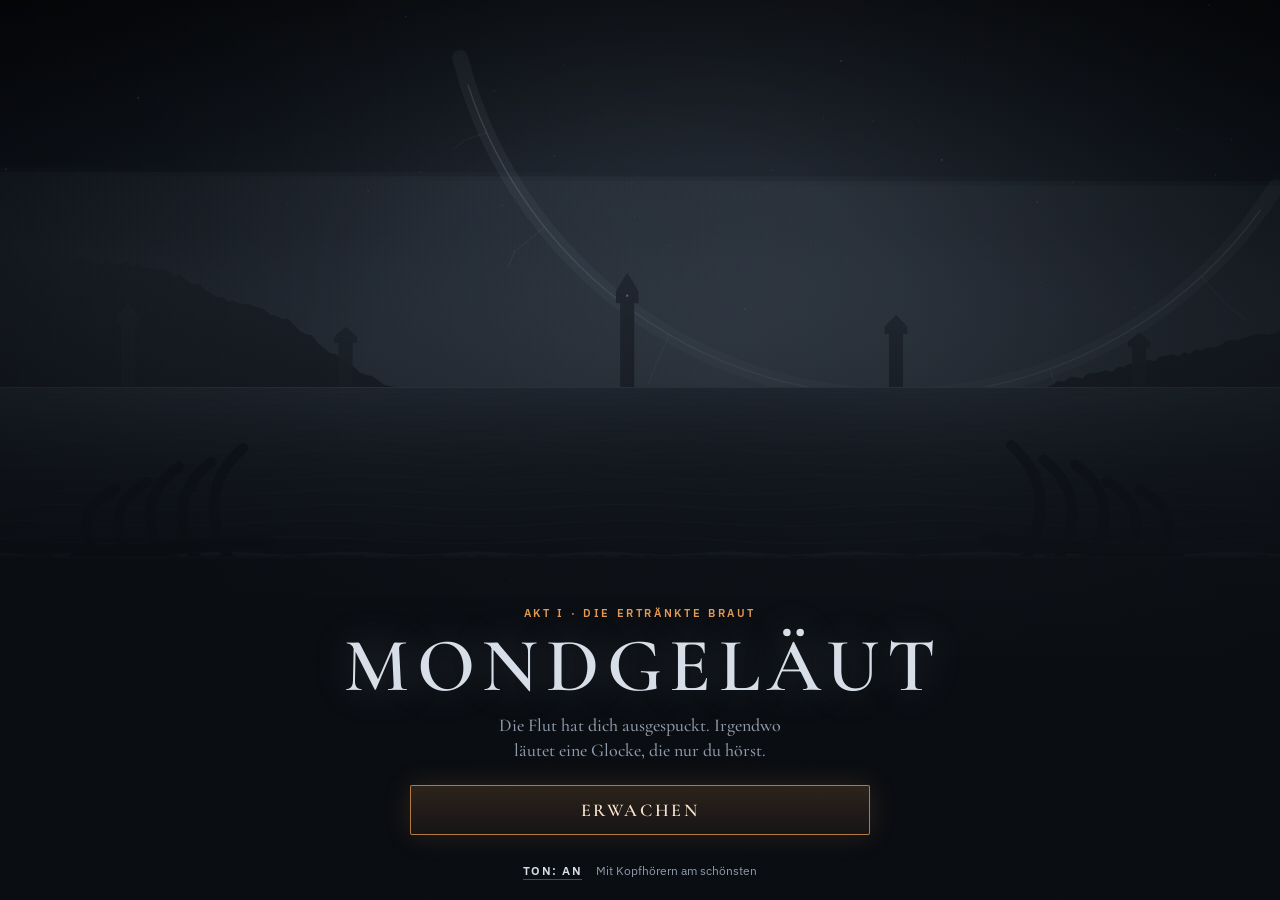
==== commit ba93347e: "Merge pull request #1 from Joel-Arno/claude/gracious-bardeen-cerjt6 Mondgeläut Akt I im Couchclub" ====
--- a/mond/index.html
+++ b/mond/index.html
@@ -4,7 +4,7 @@
 <meta charset="UTF-8">
 <meta name="viewport" content="width=device-width, initial-scale=1.0, viewport-fit=cover, user-scalable=no">
 <title>Mondgeläut</title>
-<meta name="description" content="Kampf-Demo für Mondgeläut, ein düsteres Solo-Abenteuer im Couchclub: Strand, Leuchtfeuer, Ertrunkene und der Strandvogt, in zwei Kampfsystemen.">
+<meta name="description" content="Mondgeläut, Akt I: ein düsteres Solo-Abenteuer im Couchclub. Strandung, Salzmarsch und die versunkene Stadt Velmora, mit Leuchtfeuern, Bossen und Reaktionskampf.">
 <meta name="theme-color" content="#0A0D12">
 <style>@font-face{font-family:'Cormorant Garamond';font-style:normal;font-weight:500 700;font-display:swap;src:url([data-uri]) format('woff2');}
 @font-face{font-family:'Cormorant Garamond';font-style:italic;font-weight:500;font-display:swap;src:url([data-uri]) format('woff2');}
@@ -79,16 +79,9 @@
   color: var(--silver); text-shadow: 0 0 40px rgba(200, 215, 235, .25); padding-left: .1em;
 }
 .lede { margin: 0; max-width: 34ch; color: var(--mist); font: 500 18px/1.4 var(--serif); text-wrap: balance; }
-.t-pick { display: grid; grid-template-columns: 1fr 1fr; gap: 10px; width: 100%; max-width: 460px; margin: 0 auto; }
-.sys {
-  display: grid; gap: 4px; text-align: left; padding: 12px 14px 13px; border-radius: 2px;
-  border: 1px solid var(--line); background: rgba(16, 20, 27, .7);
-}
-.sys b { font: 600 19px/1.1 var(--serif); letter-spacing: .1em; text-transform: uppercase; }
-.sys span { font-size: 12.5px; line-height: 1.35; color: var(--mist); }
-.sys[aria-checked="true"] { border-color: rgba(227, 154, 85, .8); background: rgba(40, 28, 18, .6); box-shadow: inset 0 0 0 1px rgba(227, 154, 85, .25); }
-.sys[aria-checked="true"] b { color: var(--ember-2); }
-.t-actions { display: grid; gap: 4px; width: 100%; max-width: 460px; margin: 0 auto; }
+.t-actions { display: grid; gap: 8px; width: 100%; max-width: 460px; margin: 0 auto; }
+.t-actions .btn { display: grid; gap: 4px; padding: 10px 22px; }
+.t-actions .btn small { font: 400 12px var(--sans); letter-spacing: .04em; text-transform: none; color: var(--mist); }
 .t-foot { margin: 0; display: flex; justify-content: center; gap: 14px; align-items: baseline; font-size: 12px; color: var(--mist); }
 
 /* ---------- Geschichte und Leuchtfeuer ---------- */
@@ -99,7 +92,7 @@
   background: linear-gradient(to bottom, rgba(10, 13, 18, 0), rgba(10, 13, 18, .9) 64px, rgba(10, 13, 18, .97));
 }
 .st-panel > * { width: 100%; max-width: 560px; margin-inline: auto; }
-.st-place { margin: 0; font: 600 11px var(--sans); letter-spacing: .24em; text-transform: uppercase; color: var(--ember); }
+.st-place { margin-block: 0; font: 600 11px var(--sans); letter-spacing: .24em; text-transform: uppercase; color: var(--ember); }
 .st-text { display: grid; gap: 10px; }
 .st-text p { margin: 0; font: 500 20px/1.45 var(--serif); color: var(--silver); opacity: 0; transform: translateY(6px); transition: opacity .9s, transform .9s; }
 .st-text p.in { opacity: 1; transform: none; }
@@ -122,8 +115,58 @@
 .f-stats div { display: grid; gap: 1px; }
 .f-stats dt { font: 600 10px var(--sans); letter-spacing: .16em; text-transform: uppercase; color: var(--mist); }
 .f-stats dd { margin: 0; font: 600 17px var(--sans); font-variant-numeric: tabular-nums; }
-.b-title { margin: 0; font: 600 30px/1.1 var(--serif); letter-spacing: .04em; text-wrap: balance; }
-.b-ask { margin: 0; font: 500 19px/1.4 var(--serif); color: var(--ember-2); }
+.b-title { margin-block: 0; font: 600 30px/1.1 var(--serif); letter-spacing: .04em; text-wrap: balance; }
+.b-ask { margin-block: 0; font: 500 19px/1.4 var(--serif); color: var(--ember-2); }
+.b-text { margin-block: 0; font: 500 18px/1.45 var(--serif); color: var(--silver); }
+
+/* ---------- Leiste über dem Ort ---------- */
+.o-bar {
+  position: absolute; left: 0; right: 0; top: 0; z-index: 3; display: grid; grid-template-columns: 40px 1fr auto 40px; gap: 12px; align-items: center;
+  padding: var(--pad-t) 16px 18px; background: linear-gradient(rgba(10, 13, 18, .75), rgba(10, 13, 18, 0));
+}
+.o-where { margin: 0; min-width: 0; display: grid; font: italic 500 16px/1.2 var(--serif); color: var(--silver); white-space: nowrap; }
+.o-where small { font: 600 10.5px/1.5 var(--sans); font-style: normal; letter-spacing: .06em; color: var(--mist); overflow: hidden; text-overflow: ellipsis; }
+.intro .o-bar { display: none; }
+.st-text p.rede { font-style: italic; color: #E9EEF5; }
+.st-text p.gabe { font: 600 13px/1.5 var(--sans); color: var(--ember-2); letter-spacing: .02em; }
+.choice.fire b { color: var(--ember-2); }
+.choice.fire::before { background: var(--ember); box-shadow: 0 0 10px rgba(227, 154, 85, .7); }
+.choice.fight::before { border-color: var(--blood-2); }
+.choice.talk::before { border-radius: 50%; transform: translateY(-2px); }
+
+/* ---------- Karte ---------- */
+.karte { background: rgba(6, 8, 11, .9); gap: 10px; }
+.k-head { display: flex; gap: 10px; align-items: center; }
+.k-head, .k-info { width: 100%; max-width: 560px; margin-inline: auto; }
+.k-tabs { flex: 1; display: flex; gap: 6px; overflow-x: auto; touch-action: pan-x; scrollbar-width: none; }
+.k-tabs button { flex: none; padding: 8px 12px; border: 1px solid var(--line); border-radius: 2px; background: none; font: 600 15px var(--serif); letter-spacing: .08em; color: var(--mist); }
+.k-tabs button[aria-selected="true"] { color: var(--silver); border-color: var(--line-2); background: rgba(40, 48, 62, .5); }
+.k-map { flex: 1; min-height: 0; position: relative; }
+.k-map svg { position: absolute; inset: 0; width: 100%; height: 100%; overflow: visible; }
+.k-map .edge { stroke: rgba(196, 208, 224, .28); stroke-width: 1.4; stroke-dasharray: 3 4; fill: none; }
+.k-map .edge.known { stroke: rgba(196, 208, 224, .5); stroke-dasharray: none; }
+.k-map .node { cursor: pointer; }
+.k-map .node circle.dot { fill: #0e1219; stroke: rgba(196, 208, 224, .55); stroke-width: 1.5; }
+.k-map .node.unbekannt circle.dot { stroke-dasharray: 2 3; stroke: rgba(196, 208, 224, .35); }
+.k-map .node.feuer circle.dot { fill: #3a2414; stroke: var(--ember); }
+.k-map .node.boss circle.dot { stroke: var(--blood-2); }
+.k-map .node.boss.besiegt circle.dot { stroke: rgba(196, 208, 224, .55); }
+.k-map .node.sel circle.dot { stroke: var(--silver); stroke-width: 2.5; }
+.k-map .node text { fill: var(--silver); font: 600 13px var(--serif); letter-spacing: .04em; paint-order: stroke; stroke: rgba(6, 8, 11, .9); stroke-width: 4px; }
+.k-map .node.unbekannt text { fill: var(--mist); font-style: italic; }
+.k-map .here { fill: none; stroke: var(--silver); stroke-width: 1.2; animation: here 1.8s ease-out infinite; transform-box: fill-box; transform-origin: center; }
+.k-map .flame { fill: var(--ember-2); }
+.k-map .foe { fill: var(--blood-2); }
+.k-map .exit text { fill: var(--mist); font: italic 500 13px var(--serif); }
+@keyframes here { from { transform: scale(.7); opacity: 1; } to { transform: scale(1.6); opacity: 0; } }
+.k-info { display: grid; gap: 8px; min-height: 108px; padding: 12px 14px; border: 1px solid var(--line); background: rgba(16, 20, 27, .9); }
+.k-info h3 { margin: 0; font: 600 21px/1.1 var(--serif); letter-spacing: .04em; }
+.k-info p { margin: 0; font-size: 13.5px; color: var(--mist); }
+.k-info .btn { min-height: 44px; }
+
+/* ---------- Überblende beim Reisen ---------- */
+.fade { position: absolute; inset: 0; z-index: 28; background: #030405; opacity: 0; pointer-events: none; transition: opacity .35s; }
+.fade.on { opacity: 1; pointer-events: auto; }
 
 /* ---------- Kampf ---------- */
 .fight { padding-bottom: calc(env(safe-area-inset-bottom, 0px) + 22px); }
@@ -150,19 +193,6 @@
 }
 .f-line.in { opacity: 1; }
 .f-touch { position: absolute; left: 0; right: 0; top: calc(var(--pad-t) + 60px); bottom: 42%; z-index: 1; touch-action: none; }
-.intent {
-  position: absolute; left: 0; top: 0; z-index: 2; transform: translate(-50%, -100%);
-  display: grid; justify-items: center; gap: 3px; padding: 7px 11px 8px; min-width: 110px; max-width: 200px;
-  background: rgba(10, 13, 18, .86); border: 1px solid var(--line-2); border-radius: 2px; text-align: center;
-  pointer-events: none !important;
-}
-.intent b { font: 600 15px/1.15 var(--serif); letter-spacing: .06em; }
-.intent .dmg { font: 600 15px var(--sans); font-variant-numeric: tabular-nums; display: flex; gap: 6px; justify-content: center; flex-wrap: wrap; }
-.intent small { font-size: 11.5px; line-height: 1.3; color: var(--mist); }
-.k-p { color: var(--gold); } .k-b { color: #E6ECF3; } .k-u { color: #F08B7C; }
-.intent .tags { display: flex; gap: 6px; flex-wrap: wrap; justify-content: center; }
-.intent .tags em { font: 600 9.5px var(--sans); letter-spacing: .12em; text-transform: uppercase; font-style: normal; }
-
 .f-bottom { margin-top: auto; display: grid; gap: 14px; position: relative; z-index: 2; }
 .p-bars { display: grid; gap: 4px; width: min(66%, 300px); }
 .p-row { display: flex; align-items: center; gap: 8px; }
@@ -173,8 +203,6 @@
 .p-st, .p-fp { height: 5px; }
 .p-num { font: 600 11px var(--sans); color: var(--mist); font-variant-numeric: tabular-nums; min-width: 52px; }
 .p-row.warn .bar { border-color: rgba(224, 122, 110, .9); }
-.stance { display: flex; gap: 6px; flex-wrap: wrap; min-height: 20px; margin-top: 3px; }
-.stance em { font: 600 10.5px var(--sans); letter-spacing: .08em; text-transform: uppercase; font-style: normal; padding: 3px 7px; border: 1px solid var(--line-2); border-radius: 2px; background: rgba(10, 13, 18, .7); }
 
 /* Reaktion: Daumenknöpfe */
 .rtc { display: flex; justify-content: space-between; align-items: flex-end; gap: 10px; }
@@ -198,31 +226,6 @@
 @keyframes pulse { to { box-shadow: 0 0 0 8px rgba(230, 195, 106, .08), 0 0 34px rgba(230, 195, 106, .7); } }
 @keyframes nope { 25% { transform: translateX(-4px); } 75% { transform: translateX(4px); } }
 
-/* Runden: Befehle */
-.tbc { display: grid; gap: 10px; }
-.tbc[hidden] { display: none; }
-.ap { display: flex; gap: 7px; align-items: center; padding: 3px 0 1px 2px; }
-.ap i { width: 14px; height: 14px; transform: rotate(45deg); border: 1.5px solid var(--stam); }
-.ap i.full { background: var(--stam); box-shadow: 0 0 10px rgba(147, 166, 126, .5); }
-.ap small { margin-left: 6px; font: 600 10px var(--sans); letter-spacing: .14em; text-transform: uppercase; color: var(--mist); }
-.tb.end { grid-template-columns: 1fr; align-content: center; justify-items: center; text-align: center; border-color: rgba(227, 154, 85, .75); background: rgba(40, 28, 18, .8); }
-.tb.end b { font: 600 16px/1.1 var(--serif); letter-spacing: .1em; text-transform: uppercase; color: #F7E3CC; }
-.tb-grid { display: grid; grid-template-columns: repeat(3, minmax(0, 1fr)); gap: 7px; }
-.tb {
-  display: grid; grid-template-columns: 1fr auto; align-items: start; gap: 1px 6px; text-align: left;
-  min-height: 54px; padding: 7px 8px 7px 10px; border-radius: 2px;
-  border: 1px solid var(--line); background: rgba(12, 16, 22, .86);
-}
-.tb b { font: 600 14px/1.15 var(--sans); }
-.tb small { grid-column: 1 / -1; font-size: 11px; line-height: 1.25; color: var(--mist); }
-.tb .c { display: flex; gap: 3px; padding-top: 4px; }
-.tb .c i:nth-child(n+2) { margin-left: 1px; }
-.tb .c i { width: 7px; height: 7px; transform: rotate(45deg); background: var(--stam); }
-.tb:active { background: rgba(40, 48, 62, .9); }
-.tb[disabled] { opacity: .36; }
-.tb.crit:not([disabled]) { border-color: var(--gold); box-shadow: 0 0 18px rgba(230, 195, 106, .35); }
-.tb.crit:not([disabled]) b { color: var(--gold); }
-
 /* ---------- Großer Schriftzug ---------- */
 .banner { position: absolute; inset: 0; display: grid; place-items: center; pointer-events: none; z-index: 20; }
 .banner[hidden] { display: none; }
@@ -240,6 +243,8 @@
 .banner.win b { color: var(--gold); text-shadow: 0 0 30px rgba(230, 195, 106, .35); }
 .banner.fire b { color: var(--ember-2); font-size: clamp(24px, 7.5vw, 44px); text-shadow: 0 0 30px rgba(227, 154, 85, .4); }
 .banner.boss b { color: var(--silver); font-size: clamp(28px, 9vw, 54px); }
+.banner.region { align-items: start; padding-top: calc(var(--pad-t) + 10vh); }
+.banner.region b { color: var(--silver); font-size: clamp(26px, 8vw, 48px); text-shadow: 0 0 30px rgba(200, 215, 235, .3); }
 
 /* ---------- Blatt (Menüs) ---------- */
 .sheet-back { position: absolute; inset: 0; z-index: 30; display: flex; align-items: flex-end; justify-content: center; background: rgba(4, 5, 8, .62); }
@@ -261,6 +266,16 @@
 .sheet .row .val { font: 600 13px var(--sans); color: var(--ember-2); }
 .sheet .row[disabled] { opacity: .4; }
 .sheet .btn { width: 100%; }
+.sheet .sec { margin: 8px 0 -4px; font: 600 10.5px var(--sans); letter-spacing: .2em; text-transform: uppercase; color: var(--ember); }
+.sheet .row.on b { color: var(--ember-2); }
+.sheet .row .val small { display: inline; margin: 0; color: var(--mist); }
+.sheet .row .buy { font: 600 12px var(--sans); color: var(--ember-2); text-align: right; }
+.sheet .stats { display: grid; grid-template-columns: repeat(3, minmax(0, 1fr)); gap: 8px 12px; margin: 0; }
+.sheet .stats.four { grid-template-columns: repeat(4, minmax(0, 1fr)); }
+.sheet .stats div { display: grid; gap: 1px; min-width: 0; }
+.sheet .stats dt { font: 600 10px var(--sans); letter-spacing: .14em; text-transform: uppercase; color: var(--mist); }
+.sheet .stats dd { margin: 0; font: 600 16px var(--sans); font-variant-numeric: tabular-nums; }
+.sheet .note { font-size: 12.5px; color: var(--mist); }
 
 .toast {
   position: absolute; left: 50%; top: calc(var(--pad-t) + 70px); transform: translateX(-50%); z-index: 25;
@@ -274,7 +289,6 @@
   .title h1 { font-size: 40px; }
   .lede { display: none; }
   .cb { --s: 56px; } .cb.big { --s: 64px; } .cb.sm { --s: 44px; }
-  .tb { min-height: 46px; padding: 6px 8px; } .tb small { display: none; }
 }
 @media (prefers-reduced-motion: reduce) {
   .st-text p, .choice, .band, .band b { transition: none; }
@@ -289,42 +303,44 @@
   <!-- ===================== TITEL ===================== -->
   <section class="screen title" id="title">
     <div class="t-head">
-      <p class="eyebrow">Kampf-Demo · Die Strandung</p>
+      <p class="eyebrow">Akt I · Die Ertränkte Braut</p>
       <h1>Mondgeläut</h1>
-      <p class="lede">Zwei normale Gegner, ein Leuchtfeuer und der erste Boss. Spiel die Demo in beiden Kampfsystemen und entscheide, welches ins Spiel kommt.</p>
+      <p class="lede">Die Flut hat dich ausgespuckt. Irgendwo läutet eine Glocke, die nur du hörst.</p>
     </div>
-    <div class="t-pick" role="radiogroup" aria-label="Kampfsystem">
-      <button type="button" role="radio" class="sys" data-sys="echt" id="sysEcht" aria-checked="true">
-        <b>Reaktion</b><span>Ausweichen, blocken, parieren. Im richtigen Moment.</span>
+    <div class="t-actions" id="tActions"></div>
+    <p class="t-foot"><button type="button" class="link" id="btnSound">Ton: an</button><button type="button" class="link" id="btnVoice" hidden>Stimme: an</button><button type="button" class="link" id="btnLeave" hidden>Zum Couchclub</button><span id="tHint">Mit Kopfhörern am schönsten</span></p>
+  </section>
+
+  <!-- ===================== ORT, LEUCHTFEUER, GESPRÄCH ===================== -->
+  <section class="screen story" id="ort" hidden>
+    <div class="o-bar">
+      <button type="button" class="icon-btn" id="btnKarte" aria-label="Karte">
+        <svg viewBox="0 0 24 24" aria-hidden="true"><path d="M4 6.5l5-2 6 2 5-2v13l-5 2-6-2-5 2zM9 4.5v13M15 6.5v13" fill="none" stroke="currentColor" stroke-width="1.7" stroke-linejoin="round"/></svg>
       </button>
-      <button type="button" role="radio" class="sys" data-sys="runde" id="sysRunde" aria-checked="false">
-        <b>Runden</b><span>Absichten lesen, Züge planen. In Ruhe.</span>
+      <p class="o-where" id="oWhere"></p>
+      <div class="glut" aria-label="Glut"><small>Glut</small><b id="oGlut">0</b></div>
+      <button type="button" class="icon-btn" id="btnMenue" aria-label="Ausrüstung und Einstellungen">
+        <svg viewBox="0 0 24 24" aria-hidden="true"><path d="M5 7h14M5 12h14M5 17h14" fill="none" stroke="currentColor" stroke-width="2" stroke-linecap="round"/></svg>
       </button>
     </div>
-    <div class="t-actions">
-      <button type="button" class="btn primary" id="btnStart">Erwachen</button>
-      <button type="button" class="btn ghost" id="btnBoss">Direkt zum Boss</button>
-    </div>
-    <p class="t-foot"><button type="button" class="link" id="btnSound">Ton: an</button><button type="button" class="link" id="btnVoice">Stimme: an</button><span>Mit Kopfhörern am schönsten</span></p>
-  </section>
-
-  <!-- ===================== GESCHICHTE ===================== -->
-  <section class="screen story" id="story" hidden>
     <div class="st-panel" id="stPanel">
       <p class="st-place" id="stPlace"></p>
       <div class="st-text" id="stText" aria-live="polite"></div>
+      <dl class="f-stats" id="stStats" hidden></dl>
       <div class="st-choices" id="stChoices"></div>
     </div>
   </section>
 
-  <!-- ===================== LEUCHTFEUER ===================== -->
-  <section class="screen story fire" id="fire" hidden>
-    <div class="st-panel">
-      <p class="st-place" id="fPlace"></p>
-      <div class="st-text" id="fText"></div>
-      <dl class="f-stats" id="fStats"></dl>
-      <div class="st-choices" id="fChoices"></div>
+  <!-- ===================== KARTE ===================== -->
+  <section class="screen karte" id="karte" hidden>
+    <div class="k-head">
+      <div class="k-tabs" id="kTabs" role="tablist" aria-label="Gebiete"></div>
+      <button type="button" class="icon-btn" id="btnKarteZu" aria-label="Karte schließen">
+        <svg viewBox="0 0 24 24" aria-hidden="true"><path d="M6 6l12 12M18 6L6 18" fill="none" stroke="currentColor" stroke-width="2" stroke-linecap="round"/></svg>
+      </button>
     </div>
+    <div class="k-map" id="kMap"></div>
+    <div class="k-info" id="kInfo"></div>
   </section>
 
   <!-- ===================== KAMPF ===================== -->
@@ -342,15 +358,12 @@
     </div>
     <p class="f-line" id="fLine" hidden></p>
     <div class="f-touch" id="fTouch"></div>
-    <div class="intent" id="intent" hidden></div>
 
     <div class="f-bottom">
       <div class="p-bars">
         <div class="p-row"><div class="bar p-hp"><i class="lag" id="pLag"></i><i class="fill" id="pHp"></i></div><span class="p-num" id="pHpN"></span></div>
         <div class="p-row" id="pStRow"><div class="bar p-st"><i class="fill" id="pSt"></i></div></div>
         <div class="p-row"><div class="bar p-fp"><i class="fill" id="pFp"></i></div></div>
-        <div class="ap" id="apPips" aria-label="Ausdauerpunkte" hidden></div>
-        <div class="stance" id="stance"></div>
       </div>
 
       <div class="rtc" id="rtc">
@@ -383,30 +396,29 @@
           </button>
         </div>
       </div>
-
-      <div class="tbc" id="tbc" hidden>
-        <div class="tb-grid" id="tbGrid"></div>
-      </div>
     </div>
   </section>
 
-  <!-- ===================== BILANZ ===================== -->
-  <section class="screen story bilanz" id="bilanz" hidden>
+  <!-- ===================== ENDE VON AKT I ===================== -->
+  <section class="screen story ende" id="ende" hidden>
     <div class="st-panel">
-      <p class="st-place">Ende der Demo</p>
-      <h2 class="b-title">Der Strandvogt ist gefallen</h2>
-      <dl class="f-stats wide" id="bStats"></dl>
-      <p class="b-ask">Welches Kampfsystem soll ins Spiel? Schreib es mir im Chat, dann baue ich damit Akt I.</p>
-      <div class="st-choices" id="bChoices"></div>
+      <p class="st-place">Ende von Akt I</p>
+      <h2 class="b-title">Eine Glocke schweigt</h2>
+      <p class="b-text" id="eText"></p>
+      <dl class="f-stats wide" id="eStats"></dl>
+      <p class="b-ask">Akt II folgt. Dein Spielstand bleibt erhalten.</p>
+      <div class="st-choices" id="eChoices"></div>
     </div>
   </section>
 
+  <div class="fade" id="fade" aria-hidden="true"></div>
   <div class="banner" id="banner" hidden><div class="band"><b id="bannerT"></b><small id="bannerS"></small></div></div>
   <div class="sheet-back" id="sheetBack" hidden><div class="sheet" id="sheet" role="dialog" aria-modal="true"></div></div>
   <div class="toast" id="toast" role="status" hidden></div>
 </div>
 <script>(function(){
 'use strict';
+const CC_MODE = false;
 const STIMMEN = {};
 const STIMMEN_ENDE = {};
 /* =====================================================================
@@ -428,14 +440,31 @@
 const rnd = Math.random;
 const rr = (a, b) => a + rnd() * (b - a);
 const fmt = n => Math.floor(n).toLocaleString('de-DE');
-const reduceMotion = !!(window.matchMedia && matchMedia('(prefers-reduced-motion: reduce)').matches);
-const DEBUG = /(^|#)test$/.test(location.hash);
+/* ---------- Im Couchclub eingebettet ----------
+   CC_MODE setzt der Build. Spieler und Einstellungen kommen aus der Adresse,
+   z. B. mond.html#p=p1&n=Joel&snd=1&vib=1&mot=1 */
+const EMB = CC_MODE ? (() => {
+  const q = new URLSearchParams(location.hash.slice(1));
+  return {
+    p: (q.get('p') || '').replace(/[^\w-]/g, '').slice(0, 24),
+    name: (q.get('n') || '').slice(0, 14),
+    sound: q.get('snd') !== '0', vibe: q.get('vib') !== '0', motion: q.get('mot') !== '0'
+  };
+})() : null;
+function ccPost(msg){
+  if (!EMB || parent === window) return;
+  try { parent.postMessage(Object.assign({ cc: 'mondgelaeut', p: EMB.p }, msg), '*'); } catch (e) {}
+}
+const reduceMotion = !!(window.matchMedia && matchMedia('(prefers-reduced-motion: reduce)').matches) || !!(EMB && !EMB.motion);
+const DEBUG = /(^|#|&)test$/.test(location.hash);
 
 /* ---------- Einstellungen (nur auf diesem Gerät) ---------- */
-const SET_KEY = 'mondgelaeut-demo-v1';
+const SET_KEY = 'mondgelaeut-einstellungen-v1';
 const S = (() => {
-  const d = { sound: true, voice: true, ring: true, vib: true, sys: 'echt' };
+  const d = { sound: true, voice: true, ring: true, vib: true, tut: false };
   try { Object.assign(d, JSON.parse(localStorage.getItem(SET_KEY) || '{}')); } catch (e) {}
+  // Im Couchclub gelten Ton und Vibration von dort
+  if (EMB){ d.sound = EMB.sound; d.vib = EMB.vibe; }
   return d;
 })();
 function saveSettings(){ try { localStorage.setItem(SET_KEY, JSON.stringify(S)); } catch (e) {} }
@@ -503,7 +532,9 @@
   }
   // Glocke: unharmonische Teiltöne wie bei einer gegossenen Glocke
   const BELL = [[.5, 1, 1.15], [1, .9, .9], [1.19, .5, .62], [1.5, .34, .5], [2, .42, .45], [2.51, .2, .3], [2.66, .17, .28], [3.01, .14, .22], [4.1, .07, .14]];
-  function bell(f, vol = .2, dur = 3, wet = .5, t = ac.currentTime){
+  function bell(f, vol = .2, dur = 3, wet = .5, t){
+    if (!ac) return;
+    if (t == null) t = ac.currentTime;
     for (const [r, v, dk] of BELL) tone('sine', f * r * (1 + (rnd() - .5) * .003), t, .003, dur * dk, vol * v * .5, wet);
   }
   const now = () => ac.currentTime;
@@ -902,13 +933,16 @@
 }
 function weaponTip(a){
   const sk = a.sk; if (!sk) return [a.x, a.gy - a.H * .6];
+  if (a.look.kind) return toWorld(a, sk.tip);
   const d = dirv(sk.wAng), len = WLEN[a.look.weapon] || .45, H = a.H;
   let tip = [sk.handA[0] + d[0] * len * H, sk.handA[1] + d[1] * len * H];
-  if (a.look.weapon === 'flegel') tip = flailBall(a, sk, H);
+  if (KETTE[a.look.weapon]) tip = flailBall(a, sk, H);
   return toWorld(a, tip);
 }
-const WLEN = { schwert: .47, harpune: .64, hammer: .48, entermesser: .33, flegel: .5, haken: .66 };
-function chestPt(a){ const sk = a.sk; if (!sk) return [a.x, a.gy - a.H * .6]; return toWorld(a, [lerp(sk.hip[0], sk.sho[0], .65), lerp(sk.hip[1], sk.sho[1], .65)]); }
+const WLEN = { schwert: .47, harpune: .64, hammer: .48, entermesser: .33, flegel: .5, haken: .66, pfahlspeer: .6, nadel: .42, kolben: .4, stab: .62, glockenstab: .5, kettenglocke: .55 };
+// Waffen mit Kette: Länge der Kette und Größe des Endes (Anteile von H)
+const KETTE = { flegel: { len: .3, r: .05 }, kettenglocke: { len: .36, r: .11 } };
+function chestPt(a){ const sk = a.sk; if (!sk) return [a.x, a.gy - a.H * .6]; if (sk.chest) return toWorld(a, sk.chest); return toWorld(a, [lerp(sk.hip[0], sk.sho[0], .65), lerp(sk.hip[1], sk.sho[1], .65)]); }
 function headPt(a){ const sk = a.sk; if (!sk) return [a.x, a.gy - a.H]; return toWorld(a, sk.head); }
 
 /* ---------- Zeichnen ---------- */
@@ -917,6 +951,7 @@
 
 function drawActor(ctx, a, alpha = 1){
   const L = a.look, H = a.H, p = a.pose;
+  if (L.kind) return drawWesen(ctx, a, alpha);
   const sk = skeleton(p, H, L);
   a.sk = sk;
   const jit = a.shake > 0 ? (rnd() - .5) * H * .025 : 0;
@@ -941,7 +976,7 @@
   // Leuchtspur beim Schlag merken
   if (a.trailUntil > a.t && !a.hideW){
     const d = dirv(sk.wAng), len = (WLEN[L.weapon] || .45) * H, h = sk.handA;
-    const tip = L.weapon === 'flegel' ? flailBall(a, sk, H) : [h[0] + d[0] * len, h[1] + d[1] * len];
+    const tip = KETTE[L.weapon] ? flailBall(a, sk, H) : [h[0] + d[0] * len, h[1] + d[1] * len];
     a.trail.push({ tip, mid: [lerp(h[0], tip[0], .45), lerp(h[1], tip[1], .45)], t: a.t });
   }
 }
@@ -976,12 +1011,13 @@
   ctx.strokeStyle = col;
   seg(ctx, sk.hip, sk.kneeF, lw * .08); seg(ctx, sk.kneeF, sk.footF, lw * .064);
   seg(ctx, sk.footF, [sk.footF[0] + H * .055, sk.footF[1]], lw * .05);
+  if (L.kleid) skirt(ctx, a, sk, H, col);
   if (L.lantern) lantern(ctx, a, sk, H, col);
   // Waffe und vorderer Arm
   if (!a.hideW) weapon(ctx, a, sk, H, col);
   ctx.strokeStyle = col;
   seg(ctx, sk.sho, sk.elbA, lw * .058); seg(ctx, sk.elbA, sk.handA, lw * .048);
-  if (L.off === 'schild') shield(ctx, a, sk, H, col);
+  if (L.off === 'schild' || L.off === 'glockenschild') shield(ctx, a, sk, H, col);
   if (L.twoHand){ ctx.strokeStyle = colB === col ? col : INK; seg(ctx, sk.elbB, sk.handB, lw * .046); }
 }
 
@@ -1007,6 +1043,43 @@
     ctx.beginPath();
     ctx.moveTo(-r * 2.0, -r * .55); ctx.quadraticCurveTo(0, -r * 1.15, r * 2.0, -r * .6);
     ctx.lineTo(r * 1.25, -r * .95); ctx.quadraticCurveTo(r * .1, -r * 2.6, -r * 1.3, -r * .95);
+    ctx.closePath(); ctx.fill();
+  }
+  if (L.hut === 'suedwester'){
+    ctx.beginPath();
+    ctx.moveTo(-r * 1.9, r * .2); ctx.quadraticCurveTo(-r * .2, -r * .8, r * 1.5, -r * .45);
+    ctx.lineTo(r * .9, -r * .7); ctx.quadraticCurveTo(0, -r * 1.9, -r * 1.1, -r * .6);
+    ctx.closePath(); ctx.fill();
+  }
+  if (L.hut === 'glockenhelm'){
+    ctx.beginPath();
+    ctx.moveTo(-r * 1.35, r * 1.1); ctx.quadraticCurveTo(-r * 1.2, -r * .4, -r * .7, -r * 1.2);
+    ctx.quadraticCurveTo(0, -r * 1.7, r * .7, -r * 1.2); ctx.quadraticCurveTo(r * 1.2, -r * .4, r * 1.35, r * 1.1);
+    ctx.closePath(); ctx.fill();
+    ctx.lineWidth = r * .3; ctx.beginPath(); ctx.moveTo(-r * 1.55, r * 1.1); ctx.lineTo(r * 1.55, r * 1.1); ctx.stroke();
+    ctx.beginPath(); ctx.arc(0, -r * 1.6, r * .25, 0, TAU); ctx.fill();
+  }
+  if (L.hut === 'ritterhelm'){
+    ctx.beginPath(); ctx.arc(0, 0, r * 1.12, 0, TAU); ctx.fill();
+    ctx.fillRect(-r * 1.12, -r * .1, r * 2.24, r * 1.2);
+    const fl = Math.sin(a.t * .004) * r * .15;
+    ctx.beginPath(); ctx.moveTo(-r * .1, -r * 1.1); ctx.quadraticCurveTo(-r * 1.4, -r * 1.9 + fl, -r * 2.3, -r * .6 + fl); ctx.quadraticCurveTo(-r * 1.1, -r * 1.1, -r * .1, -r * .7); ctx.fill();
+  }
+  if (L.krone){
+    for (let i = 0; i < 5; i++){
+      const x = -r * .8 + i * r * .4, h = r * (.7 + (i % 2) * .5);
+      ctx.beginPath(); ctx.moveTo(x - r * .15, -r * .8); ctx.lineTo(x, -r * .8 - h); ctx.lineTo(x + r * .15, -r * .8); ctx.fill();
+    }
+  }
+  if (L.schleier){
+    // Schleier fällt vom Kopf weit über den Rücken
+    const sw = Math.sin(a.t * .003) * r * .4, len = r * (L.schleier || 1) * 6;
+    ctx.beginPath();
+    ctx.moveTo(r * .5, -r * 1.05);
+    ctx.quadraticCurveTo(-r * 1.6, -r * 1.2, -r * 2.2 + sw, r * 1.5);
+    ctx.quadraticCurveTo(-r * 2.6 + sw * 1.5, len * .6, -r * 1.8 + sw * 2, len);
+    ctx.lineTo(-r * .6 + sw, len * .9);
+    ctx.quadraticCurveTo(-r * .9, r * 1.5, r * .3, r * .6);
     ctx.closePath(); ctx.fill();
   }
   if (L.hair){
@@ -1075,13 +1148,29 @@
   ctx.fillStyle = c; ctx.fillRect(q[0] - .022 * H, q[1], .044 * H, .058 * H);
 }
 function shield(ctx, a, sk, H, c){
-  const h = sk.handB;
+  const h = sk.handB, big = a.look.off === 'glockenschild' ? 1.35 : 1;
   ctx.fillStyle = c; ctx.beginPath();
-  ctx.ellipse(h[0] + .025 * H, h[1], .036 * H, .092 * H, a.pose.lean * .4 - .08, 0, TAU); ctx.fill();
+  ctx.ellipse(h[0] + .025 * H, h[1], .036 * H * big, .092 * H * big, a.pose.lean * .4 - .08, 0, TAU); ctx.fill();
+}
+// Langer Rock, der die Beine verdeckt
+function skirt(ctx, a, sk, H, c){
+  const h = sk.hip, t = a.t * .003, sw = Math.sin(t) * .02 * H, gy = 0;
+  const fx = Math.max(sk.footF[0], sk.footB[0]) + .08 * H, bx = Math.min(sk.footF[0], sk.footB[0]) - .1 * H;
+  ctx.fillStyle = c; ctx.beginPath();
+  ctx.moveTo(h[0] - .06 * H, h[1] - .04 * H);
+  ctx.lineTo(h[0] + .06 * H, h[1] - .04 * H);
+  ctx.quadraticCurveTo(fx, h[1] + (gy - h[1]) * .5, fx + sw, gy - .01 * H);
+  for (let i = 1; i <= 6; i++){
+    const u = i / 6, x = lerp(fx + sw, bx + sw * 1.5, u), y = gy - .01 * H + ((i % 2) ? .015 * H : 0) + Math.sin(t * 2 + i) * .005 * H;
+    ctx.lineTo(x, y);
+  }
+  ctx.quadraticCurveTo(bx, h[1] + (gy - h[1]) * .4, h[0] - .06 * H, h[1] - .04 * H);
+  ctx.closePath(); ctx.fill();
 }
 function flailBall(a, sk, H){
-  const d = dirv(sk.wAng), end = [sk.handA[0] + d[0] * .14 * H, sk.handA[1] + d[1] * .14 * H];
-  const cd = dirv(a.pose.wb), len = .3 * H * (1 + a.pose.ext);
+  const K = KETTE[a.look.weapon] || KETTE.flegel;
+  const d = dirv(sk.wAng), end = [sk.handA[0] + d[0] * (a.look.weapon === 'kettenglocke' ? .12 : .14) * H, sk.handA[1] + d[1] * (a.look.weapon === 'kettenglocke' ? .12 : .14) * H];
+  const cd = dirv(a.pose.wb), len = K.len * H * (1 + a.pose.ext);
   return [end[0] + cd[0] * len, end[1] + cd[1] * len];
 }
 function weapon(ctx, a, sk, H, c){
@@ -1121,6 +1210,42 @@
     ctx.beginPath(); ctx.arc(ball[0], ball[1], H * .05, 0, TAU); ctx.fill();
     ctx.lineWidth = H * .014;
     for (let i = 0; i < 6; i++){ const an = i / 6 * TAU + a.t * .002; seg(ctx, ball, [ball[0] + Math.cos(an) * H * .075, ball[1] + Math.sin(an) * H * .075], H * .014); }
+  } else if (kind === 'pfahlspeer'){
+    seg(ctx, P(-.3), P(.52), H * .022);
+    poly([P(.5, -.022), P(.6, 0), P(.5, .022)]);
+    ctx.lineWidth = H * .008; seg(ctx, P(.46, -.03), P(.48, .03), H * .008);
+  } else if (kind === 'nadel'){
+    seg(ctx, P(-.05), P(.03), H * .02);
+    seg(ctx, P(.02, -.04), P(.02, .04), H * .012);
+    poly([P(.03, -.008), P(.42, 0), P(.03, .008)]);
+  } else if (kind === 'kolben'){
+    seg(ctx, P(-.06), P(.32), H * .026);
+    poly([P(.28, -.06), P(.42, -.05), P(.44, 0), P(.42, .05), P(.28, .06)]);
+    for (let i = -1; i <= 1; i++) seg(ctx, P(.35, i * .05), P(.35, i * .09), H * .016);
+  } else if (kind === 'stab'){
+    ctx.lineWidth = H * .018; ctx.beginPath();
+    const s0 = P(-.2), s1 = P(.52), m = P(.18, .03); ctx.moveTo(s0[0], s0[1]); ctx.quadraticCurveTo(m[0], m[1], s1[0], s1[1]); ctx.stroke();
+    poly([P(.5, -.035), P(.58, 0), P(.66, -.01), P(.58, .04), P(.52, .03)]);
+  } else if (kind === 'glockenstab'){
+    seg(ctx, P(-.1), P(.44), H * .02);
+    const b = P(.47), bs = H * .06, an = sk.wAng;
+    ctx.save(); ctx.translate(b[0], b[1]); ctx.rotate(-an + Math.PI);
+    ctx.beginPath(); ctx.moveTo(-bs * .45, -bs * .2); ctx.quadraticCurveTo(-bs * .55, bs * .9, -bs * 1.05, bs * 1.1); ctx.lineTo(bs * 1.05, bs * 1.1); ctx.quadraticCurveTo(bs * .55, bs * .9, bs * .45, -bs * .2); ctx.closePath(); ctx.fill();
+    ctx.restore();
+  } else if (kind === 'kettenglocke'){
+    seg(ctx, P(-.04), P(.12), H * .028);
+    const end = P(.12), ball = flailBall(a, sk, H), K = KETTE.kettenglocke;
+    const mid = [(end[0] + ball[0]) / 2, (end[1] + ball[1]) / 2 + H * .05 * (1 - Math.min(1, a.pose.ext))];
+    ctx.lineWidth = H * .011; ctx.setLineDash([H * .014, H * .009]);
+    ctx.beginPath(); ctx.moveTo(end[0], end[1]); ctx.quadraticCurveTo(mid[0], mid[1], ball[0], ball[1]); ctx.stroke();
+    ctx.setLineDash([]);
+    // Die Glocke hängt immer mit der Öffnung weg von der Hand
+    const an = Math.atan2(ball[1] - end[1], ball[0] - end[0]) - Math.PI / 2, bs = K.r * H;
+    ctx.save(); ctx.translate(ball[0], ball[1]); ctx.rotate(an);
+    ctx.beginPath(); ctx.moveTo(-bs * .45, -bs * .25); ctx.quadraticCurveTo(-bs * .55, bs * .8, -bs * 1.05, bs * 1.05);
+    ctx.lineTo(bs * 1.05, bs * 1.05); ctx.quadraticCurveTo(bs * .55, bs * .8, bs * .45, -bs * .25); ctx.closePath(); ctx.fill();
+    ctx.beginPath(); ctx.arc(0, bs * 1.15, bs * .18, 0, TAU); ctx.fill();
+    ctx.restore();
   } else if (kind === 'haken'){
     seg(ctx, P(-.34), P(.62), H * .02);
     poly([P(.6, -.012), P(.7, 0), P(.6, .012)]);
@@ -1150,9 +1275,22 @@
     ctx.restore();
     dot(sk.head[0] + r * .8, sk.head[1] - r * .1, r * 1.3, L.visor, .35);
   }
+  if (L.krone){
+    ctx.save(); ctx.translate(sk.head[0], sk.head[1]); ctx.rotate(sk.hd);
+    dot(0, -r * 1.3, r * 2, '#e8f4ff', .35 + a.glow * .3);
+    ctx.restore();
+  }
+  if (L.weapon === 'stab' && !a.hideW){
+    const d = dirv(sk.wAng), c = [sk.handA[0] + d[0] * .58 * H, sk.handA[1] + d[1] * .58 * H];
+    dot(c[0], c[1], H * (.07 + a.glow * .06), '#dff2ff', .7 + Math.sin(t * .008) * .15);
+  }
+  if (L.weapon === 'kettenglocke' && a.glow > .3){
+    const b = flailBall(a, sk, H);
+    dot(b[0], b[1], H * .2, '#bfe6ee', a.glow * .35);
+  }
   if (L.lantern && a.lanternPt){
     const q = a.lanternPt, lv = .7 + a.glow * .8 + Math.sin(t * .011) * .08;
-    dot(q[0], q[1] + .03 * H, H * (.09 + a.glow * .12), '#cfeee4', lv);
+    dot(q[0], q[1] + .03 * H, H * (.09 + a.glow * .12), L.lanternCol || '#cfeee4', lv);
     dot(q[0], q[1] + .03 * H, H * .016, '#ffffff', 1);
   }
   if (L.heart){
@@ -1181,31 +1319,298 @@
 }
 
 /* =====================================================================
+   WESEN: weitere Figuren für Akt I
+   Menschen nutzen das Skelett aus figuren.js, Tiere werden eigens gezeichnet.
+   ===================================================================== */
+Object.assign(LOOK, {
+  pfahl:    { hut: 'suedwester', rags: true, eyes: '#8fe0d6', weapon: 'pfahlspeer', twoHand: -.22, limb: .9, bulk: .9 },
+  jungfer:  { schleier: 1.1, kleid: true, eyes: '#cdeef5', weapon: 'nadel', limb: .8, bulk: .8 },
+  waechter: { hut: 'glockenhelm', visor: '#e8c070', weapon: 'kolben', off: 'glockenschild', limb: 1.35, bulk: 1.5, scale: 1.18 },
+  hexe:     { hair: true, krone: true, coat: true, eyes: '#e8f4ff', weapon: 'stab', twoHand: -.18, limb: .9, bulk: .95, scale: 1.05 },
+  isolde:   { schleier: 1.6, kleid: true, eyes: '#9fe3e8', weapon: 'kettenglocke', limb: .95, bulk: 1.0, scale: 1.45 },
+  enna:     { hood: true, kleid: true, lantern: true, lanternCol: '#ffd29a', weapon: null, limb: .9, bulk: .9 },
+  mira:     { hair: true, scarf: true, weapon: null, limb: .92, bulk: .95 },
+  kalden:   { hut: 'ritterhelm', cape: 1.1, weapon: 'schwert', off: 'schild', bulk: 1.15 },
+  krabbe:   { kind: 'krabbe', scale: .72, eyes: '#ffd9a0' },
+  spinne:   { kind: 'spinne', scale: 1.3, breit: true, eyes: '#ffcf8a' }
+});
+
+/* ---------- Posen der neuen Menschen ---------- */
+// Pfahlgänger: gebückt, Speer mit beiden Händen
+(() => {
+  const i = mkPose({ lean: .25, head: -.2, a1: .5, a2: 1.0, w: .1, f1: .32, f2: -.45, k1: -.3, k2: -.2 });
+  SETS.speer = Object.assign(commonPoses(i), {
+    W_thrust: mkPose({ lean: .05, x: -.04, a1: .15, a2: 1.5, w: -.05 }, i),
+    S_thrust: mkPose({ lean: .45, x: .16, a1: 1.5, a2: .05, w: .1, f1: .6, f2: -.5, k1: -.5 }, i),
+    W_side: mkPose({ lean: .1, a1: .3, a2: 1.8, w: 1.6 }, i),
+    S_side: mkPose({ lean: .35, x: .1, a1: 1.7, a2: 0, w: -.3, f1: .55, f2: -.5, k1: -.45 }, i),
+    W_over: mkPose({ lean: -.05, a1: 2.8, a2: -.3, w: -1.2 }, i),
+    S_over: mkPose({ lean: .5, x: .12, a1: 1.4, a2: .1, w: -.2, f1: .7, f2: -.8, k1: -.5 }, i),
+    W_lunge: mkPose({ lean: .55, x: -.12, a1: .4, a2: 1.3, w: .05, f1: .65, f2: -1.2, k1: -.6, k2: -.8 }, i),
+    S_lunge: mkPose({ lean: .6, x: .75, a1: 1.5, a2: .05, w: .1, f1: .9, f2: -.4, k1: -.9, k2: -.1 }, i),
+    recover: mkPose({ lean: .4, x: .04, a1: .7, a2: .7, w: .2 }, i)
+  });
+})();
+// Brautjungfer: aufrecht, tänzelnd, dünne Klinge
+(() => {
+  const i = mkPose({ lean: .05, head: -.05, a1: .45, a2: 1.1, w: .3, b1: -.3, b2: .9, f1: .25, f2: -.3, k1: -.25, k2: -.2 });
+  SETS.jungfer = Object.assign(commonPoses(i), {
+    W_over: mkPose({ lean: -.05, a1: 2.7, a2: .4, w: .9, b1: .6, b2: .8 }, i),
+    S_over: mkPose({ lean: .45, x: .16, a1: 1.3, a2: .05, w: .3, b1: -.4, f1: .6, f2: -.55, k1: -.45 }, i),
+    W_side: mkPose({ lean: .1, rot: -.05, a1: .7, a2: 1.9, w: 2.1, b1: .9, b2: .6 }, i),
+    S_side: mkPose({ lean: .35, x: .14, a1: 1.7, a2: .1, w: .1, b1: -.5, f1: .5, f2: -.5, k1: -.45 }, i),
+    W_grab: mkPose({ lean: -.1, a1: 2.2, a2: .3, b1: 2.2, b2: .3, w: 1.2 }, i),
+    S_grab: mkPose({ lean: .6, x: .45, a1: 1.6, a2: .1, b1: 1.6, b2: .1, f1: .8, f2: -.4, k1: -.8 }, i),
+    recover: mkPose({ lean: .3, a1: .8, a2: .6, w: .2 }, i)
+  });
+})();
+// Salzhexe: gebeugt über den Stab, zaubert Salzsplitter
+(() => {
+  const i = mkPose({ lean: .3, head: -.25, a1: .6, a2: .9, w: 1.0, f1: .25, f2: -.4, k1: -.25, k2: -.25 });
+  SETS.hexe = Object.assign(commonPoses(i), {
+    W_over: mkPose({ lean: -.1, a1: 2.8, a2: .4, w: .6 }, i),
+    S_over: mkPose({ lean: .5, x: .12, a1: 1.3, a2: .1, w: .2, f1: .6, f2: -.6, k1: -.45 }, i),
+    W_side: mkPose({ lean: .15, a1: .5, a2: 1.7, w: 2.2 }, i),
+    S_side: mkPose({ lean: .4, x: .1, a1: 1.7, a2: 0, w: .1, f1: .5, f2: -.5, k1: -.4 }, i),
+    W_cast: mkPose({ lean: -.15, head: -.35, y: -.02, a1: 2.6, a2: .6, w: .2 }, i),
+    S_cast: mkPose({ lean: .35, x: .06, a1: 1.6, a2: .1, w: 0 }, i),
+    W_slam: mkPose({ lean: -.2, y: -.04, a1: 3.0, a2: .3, w: .1 }, i),
+    S_slam: mkPose({ lean: .7, x: .06, a1: 1.0, a2: .1, w: -.5, f1: .7, f2: -1.2, k1: -.55, k2: -.5 }, i),
+    recover: mkPose({ lean: .45, a1: .8, a2: .6, w: .5 }, i)
+  });
+})();
+// Isolde: schwingt eine Glocke an der Kette
+(() => {
+  const i = mkPose({ lean: .05, head: .05, a1: .35, a2: .7, w: -.2, wb: .15, b1: .25, b2: .5, f1: .22, f2: -.25, k1: -.22, k2: -.12 });
+  SETS.isolde = Object.assign(commonPoses(i), {
+    W_side: mkPose({ lean: .1, a1: .3, a2: 1.8, w: 1.5, wb: -2.1, b1: .6 }, i),
+    S_side: mkPose({ lean: .35, x: .1, a1: 1.8, a2: 0, w: .2, wb: 1.7, b1: -.3, f1: .45, f2: -.45, k1: -.4 }, i),
+    W_over: mkPose({ lean: -.1, a1: 2.9, a2: .3, w: .5, wb: 3.7, b1: -.2 }, i),
+    S_over: mkPose({ lean: .45, x: .12, a1: 1.25, a2: .1, w: .2, wb: 1.25, f1: .55, f2: -.6, k1: -.45 }, i),
+    W_thrust: mkPose({ lean: -.1, a1: 2.2, a2: .8, w: .5, wb: 3.9, b1: .8, b2: .6 }, i),
+    S_thrust: mkPose({ lean: .3, x: .05, a1: 1.6, a2: 0, w: 0, wb: 1.6, ext: 1.3, b1: -.3 }, i),
+    W_slam: mkPose({ lean: -.2, y: -.03, a1: 3.05, a2: .2, w: .2, wb: 3.14, b1: 2.8, b2: .3 }, i),
+    S_slam: mkPose({ lean: .65, x: .08, a1: 1.1, a2: .1, w: -.3, wb: .6, ext: .2, b1: 1.2, f1: .6, f2: -1.1, k1: -.5, k2: -.5 }, i),
+    W_grab: mkPose({ lean: -.1, a1: 2.3, a2: .4, b1: 2.3, b2: .4, wb: 3.3 }, i),
+    S_grab: mkPose({ lean: .6, x: .38, a1: 1.6, a2: .1, b1: 1.6, b2: .1, wb: 1.4, f1: .7, f2: -.4, k1: -.7 }, i),
+    recover: mkPose({ lean: .3, a1: .8, a2: .4, w: .2, wb: .6 }, i)
+  });
+})();
+// Figuren im Gespräch: ruhig stehend
+(() => {
+  const i = mkPose({ lean: .03, head: .05, a1: .12, a2: .25, w: -.4, b1: .05, b2: .3, f1: .12, f2: -.1, k1: -.12, k2: -.05 });
+  SETS.npc = Object.assign(commonPoses(i), { recover: i });
+})();
+
+/* ---------- Tiere ----------
+   Die Posen nutzen dieselben Schlüssel wie Menschen, bedeuten aber anderes:
+   x, y: Versatz; lean: Neigung des Körpers; a1/b1: vordere Scheren oder Beine heben;
+   a2/b2: Scheren öffnen; w: nach vorn stoßen; f2: ducken */
+const tierPose = o => mkPose(Object.assign({ x: 0, y: 0, rot: 0, lean: 0, head: 0, a1: .3, a2: .2, b1: .25, b2: .2, f1: 0, f2: .1, k1: 0, k2: 0, w: 0, wb: 0, ext: 0, cape: 0 }, o), {});
+function tierSatz(extra){
+  const i = tierPose({});
+  return Object.assign({
+    idle: i, recover: tierPose({ a1: .4, b1: .35, f2: .2 }),
+    hurt: tierPose({ lean: -.15, x: -.04 }), heal: i, dodge: i,
+    stagger: tierPose({ lean: -.3, x: -.08, a1: .9, b1: .9, a2: .5, b2: .5, f2: .3 }),
+    kneel: tierPose({ f2: .8, a1: 0, b1: 0, a2: 0, b2: 0 }),
+    dead: tierPose({ f2: 1, lean: .15, a1: 0, b1: 0, a2: 0, b2: 0, y: .03 }),
+    lie: tierPose({ f2: 1, lean: .15, a1: 0, b1: 0, a2: 0, b2: 0, y: .03 })
+  }, extra);
+}
+SETS.krabbe = tierSatz({
+  W_side: tierPose({ a1: .9, a2: .9, x: -.05, lean: -.15, f2: .25 }),
+  S_side: tierPose({ a1: .2, a2: 0, w: 1, x: .2, lean: .2 }),
+  W_over: tierPose({ a1: 1.2, b1: 1.1, a2: .9, b2: .9, lean: -.25 }),
+  S_over: tierPose({ a1: .1, b1: .1, a2: 0, b2: 0, w: .8, x: .15, lean: .3 }),
+  W_lunge: tierPose({ f2: .7, x: -.15, lean: -.1, a1: .8, b1: .8, a2: .8, b2: .8 }),
+  S_lunge: tierPose({ x: .9, y: -.25, f2: 0, lean: .2, a1: .3, b1: .3, a2: 0, b2: 0, w: 1 })
+});
+SETS.spinne = tierSatz({
+  idle: tierPose({ a1: .15, b1: .1, f2: .1 }),
+  W_thrust: tierPose({ a1: 1.2, b1: .9, lean: -.2, x: -.05 }),
+  S_thrust: tierPose({ a1: .6, b1: .4, w: 1, lean: .25, x: .15 }),
+  W_over: tierPose({ a1: 1.5, b1: 1.4, lean: -.35 }),
+  S_over: tierPose({ a1: .3, b1: .3, w: .8, lean: .4, x: .15, f2: .3 }),
+  W_side: tierPose({ a1: 1.0, b1: .2, lean: -.1, rot: -.08 }),
+  S_side: tierPose({ a1: .5, w: 1, rot: .08, lean: .15, x: .1 }),
+  W_cast: tierPose({ lean: .35, head: -.3, f2: .2 }),
+  S_cast: tierPose({ lean: -.1, x: .05 }),
+  W_lunge: tierPose({ f2: .6, x: -.1, a1: .6, b1: .6, lean: -.1 }),
+  S_lunge: tierPose({ x: .8, y: -.3, f2: 0, a1: .9, b1: .9, w: 1, lean: .3 })
+});
+
+function drawWesen(ctx, a, alpha = 1){
+  const L = a.look, H = a.H, p = a.pose, jit = a.shake > 0 ? (rnd() - .5) * H * .025 : 0;
+  ctx.save();
+  ctx.globalAlpha = alpha * a.alpha;
+  const sx = a.x + a.face * p.x * H;
+  let g = ctx.createRadialGradient(sx, a.gy, 1, sx, a.gy, H * .5);
+  g.addColorStop(0, 'rgba(0,0,0,.5)'); g.addColorStop(1, 'rgba(0,0,0,0)');
+  ctx.fillStyle = g; ctx.beginPath(); ctx.ellipse(sx, a.gy + 2, H * .5, H * .06, 0, 0, TAU); ctx.fill();
+  const paint = L.kind === 'spinne' ? paintSpinne : paintKrabbe;
+  [[RIM, RIM, 1.4, -1.1, false], [INK, INK2, 0, 0, true]].forEach(([c, cB, dx, dy, main]) => {
+    ctx.save(); ctx.translate(a.x + dx + jit, a.gy + a.sink + dy); ctx.scale(a.face, 1); ctx.rotate(p.rot);
+    paint(ctx, a, H, c, cB, main);
+    ctx.restore();
+  });
+  ctx.restore();
+  if (a.trailUntil > a.t && a.sk){
+    const t = a.sk.tip;
+    a.trail.push({ tip: t, mid: [lerp(a.sk.chest[0], t[0], .6), lerp(a.sk.chest[1], t[1], .6)], t: a.t });
+  }
+}
+function augen(ctx, a, pts, r){
+  ctx.save(); ctx.globalCompositeOperation = 'lighter';
+  const col = a.glow > .5 ? '#ff8a6a' : a.look.eyes;
+  pts.forEach(([x, y]) => {
+    const g = ctx.createRadialGradient(x, y, 0, x, y, r * (2.5 + a.glow * 2));
+    g.addColorStop(0, col); g.addColorStop(1, 'rgba(0,0,0,0)');
+    ctx.globalAlpha = (.7 + a.glow * .3) * a.alpha; ctx.fillStyle = g;
+    ctx.beginPath(); ctx.arc(x, y, r * (2.5 + a.glow * 2), 0, TAU); ctx.fill();
+    ctx.globalAlpha = a.alpha; ctx.fillStyle = '#fff'; ctx.beginPath(); ctx.arc(x, y, r * .5, 0, TAU); ctx.fill();
+  });
+  ctx.restore();
+}
+// Salzkrabbe: breiter Panzer, sechs Beine, zwei Scheren
+function paintKrabbe(ctx, a, H, col, colB, main){
+  const p = a.pose, t = a.t;
+  const cx = p.x * H, cy = -H * (.26 - p.f2 * .13) + p.y * H, bw = H * .34, bh = H * .15;
+  ctx.lineCap = 'round'; ctx.lineJoin = 'round';
+  [-1, 1].forEach(side => {
+    ctx.strokeStyle = side < 0 ? colB : col;
+    for (let i = 0; i < 3; i++){
+      const ax = cx + (i - 1) * bw * .45, ay = cy + bh * .3;
+      const ph = Math.sin(t * .01 + i * 2 + side) * .025 * H;
+      const kx = ax + (i - 1) * H * .12 + ph + side * H * .02, ky = cy - H * .04 - p.f2 * H * .05;
+      const fx = ax + (i - 1) * H * .22 + ph * 1.5 + side * H * .03;
+      seg(ctx, [ax, ay], [kx, ky], H * .032); seg(ctx, [kx, ky], [fx, 0], H * .024);
+    }
+  });
+  // hintere Schere
+  const schere = (raise, open, reach, c, back) => {
+    ctx.strokeStyle = c; ctx.fillStyle = c;
+    const s0 = [cx + bw * .7, cy + (back ? -bh * .1 : bh * .2)];
+    const ang = -.2 - raise * 1.2, el = [s0[0] + Math.cos(ang) * H * .14, s0[1] + Math.sin(ang) * H * .14];
+    const ang2 = ang + 1.1 - reach * .9, hand = [el[0] + Math.cos(ang2) * H * (.12 + reach * .1), el[1] + Math.sin(ang2) * H * (.12 + reach * .1)];
+    seg(ctx, s0, el, H * .05); seg(ctx, el, hand, H * .045);
+    const o = .25 + open * .6;
+    [[-o, 1], [o * .6, .8]].forEach(([d, l]) => {
+      const a2 = ang2 + d, tip = [hand[0] + Math.cos(a2) * H * .13 * l, hand[1] + Math.sin(a2) * H * .13 * l];
+      ctx.beginPath(); ctx.moveTo(hand[0] - H * .02, hand[1] - H * .02);
+      ctx.quadraticCurveTo(hand[0] + Math.cos(a2 - .4) * H * .1, hand[1] + Math.sin(a2 - .4) * H * .1, tip[0], tip[1]);
+      ctx.lineTo(hand[0] + H * .02, hand[1] + H * .02); ctx.closePath(); ctx.fill();
+    });
+    return [hand[0] + Math.cos(ang2) * H * .1, hand[1] + Math.sin(ang2) * H * .1];
+  };
+  schere(p.b1, p.b2, 0, colB, true);
+  // Panzer
+  ctx.save(); ctx.translate(cx, cy); ctx.rotate(p.lean * .6);
+  ctx.fillStyle = col; ctx.beginPath(); ctx.ellipse(0, 0, bw, bh, 0, 0, TAU); ctx.fill();
+  for (let i = 0; i < 5; i++){
+    const x = -bw * .7 + i * bw * .35;
+    ctx.beginPath(); ctx.moveTo(x - H * .025, -bh * .8); ctx.lineTo(x, -bh * 1.25 - (i % 2) * H * .02); ctx.lineTo(x + H * .025, -bh * .8); ctx.fill();
+  }
+  ctx.strokeStyle = col; ctx.lineWidth = H * .014;
+  const eye = [[bw * .55, -bh * 1.5 + Math.sin(t * .006) * H * .01], [bw * .8, -bh * 1.35 + Math.cos(t * .007) * H * .01]];
+  eye.forEach(e => { ctx.beginPath(); ctx.moveTo(e[0] - H * .01, -bh * .6); ctx.lineTo(e[0], e[1]); ctx.stroke(); ctx.beginPath(); ctx.arc(e[0], e[1], H * .018, 0, TAU); ctx.fill(); });
+  ctx.restore();
+  const tip = schere(p.a1, p.a2, p.w, col, false);
+  if (main){
+    const c = Math.cos(p.lean * .6), s = Math.sin(p.lean * .6);
+    const ew = eye.map(([x, y]) => [cx + x * c - y * s, cy + x * s + y * c]);
+    augen(ctx, a, ew, H * .012);
+    a.sk = { tip, chest: [cx, cy], head: ew[1], hip: [cx, cy], sho: [cx, cy], handA: tip, handB: tip, wAng: 1.6, hd: 0 };
+  }
+}
+// Wrackspinne: Rumpf eines Bootes, acht Beine aus Rudern, Laternenaugen
+function paintSpinne(ctx, a, H, col, colB, main){
+  const p = a.pose, t = a.t;
+  const cx = p.x * H, cy = -H * (.4 - p.f2 * .2) + p.y * H;
+  ctx.lineCap = 'round'; ctx.lineJoin = 'round';
+  const thorax = [cx + H * .12, cy - H * .02];
+  let frontTip = null;
+  const bein = (side, i, c) => {
+    ctx.strokeStyle = c; ctx.fillStyle = c;
+    const hip = [thorax[0] - i * H * .05, thorax[1] + H * .02];
+    const gait = Math.sin(t * .006 + i * 1.7 + side * 2) * H * .02;
+    let foot = [cx + H * (.62 - i * .4) + gait + side * H * .03, 0];
+    const raise = i === 0 ? (side > 0 ? p.a1 : p.b1) : 0;
+    if (raise > .05){
+      const r = Math.min(1, raise), tx = cx + H * (.5 + .45 * p.w), ty = cy - H * (.15 + .35 * Math.max(0, raise - p.w * .5));
+      foot = [lerp(foot[0], tx, r), lerp(foot[1], ty, r)];
+    }
+    const knee = [(hip[0] + foot[0]) / 2 + (i < 2 ? .06 : -.06) * H, Math.min(hip[1], foot[1]) - H * (.26 + .05 * (i % 2)) + p.f2 * H * .1];
+    seg(ctx, hip, knee, H * .034); seg(ctx, knee, foot, H * .024);
+    // Ruderblatt am Ende
+    const an = Math.atan2(foot[1] - knee[1], foot[0] - knee[0]);
+    ctx.save(); ctx.translate(lerp(knee[0], foot[0], .8), lerp(knee[1], foot[1], .8)); ctx.rotate(an);
+    ctx.beginPath(); ctx.ellipse(0, 0, H * .06, H * .02, 0, 0, TAU); ctx.fill(); ctx.restore();
+    if (side > 0 && i === 0) frontTip = foot;
+  };
+  for (let i = 3; i >= 0; i--) bein(-1, i, colB);
+  // Rumpf: kieloben liegendes Boot
+  ctx.save(); ctx.translate(cx - H * .18, cy); ctx.rotate(p.lean * .5);
+  ctx.fillStyle = col; ctx.beginPath();
+  ctx.moveTo(H * .2, -H * .05); ctx.quadraticCurveTo(H * .05, -H * .26, -H * .38, -H * .12);
+  ctx.quadraticCurveTo(-H * .46, -H * .02, -H * .34, H * .06); ctx.quadraticCurveTo(0, H * .1, H * .2, H * .04); ctx.closePath(); ctx.fill();
+  ctx.strokeStyle = col; ctx.lineWidth = H * .012;
+  for (let k = 0; k < 3; k++){ ctx.beginPath(); ctx.moveTo(-H * .3, -H * (.08 - k * .05)); ctx.quadraticCurveTo(-H * .05, -H * (.18 - k * .06), H * .16, -H * (.03 - k * .03)); ctx.stroke(); }
+  // Tau hängt herab
+  ctx.lineWidth = H * .008; ctx.beginPath(); ctx.moveTo(-H * .2, H * .05); ctx.quadraticCurveTo(-H * .22 + Math.sin(t * .003) * H * .03, H * .2, -H * .18, H * .3); ctx.stroke();
+  ctx.restore();
+  ctx.fillStyle = col; ctx.beginPath(); ctx.arc(thorax[0], thorax[1], H * .1, 0, TAU); ctx.fill();
+  for (let i = 3; i >= 0; i--) bein(1, i, col);
+  if (main){
+    const e = [[thorax[0] + H * .07, thorax[1] - H * .04], [thorax[0] + H * .09, thorax[1] - H * .0], [thorax[0] + H * .04, thorax[1] - H * .06], [thorax[0] + H * .1, thorax[1] - H * .05]];
+    augen(ctx, a, e, H * .01);
+    a.sk = { tip: frontTip, chest: thorax, head: e[0], hip: [cx, cy], sho: thorax, handA: frontTip, handB: frontTip, wAng: 1.6, hd: 0 };
+  }
+}
+
+/* =====================================================================
    WELT: Hintergründe, Wetter und Effekte
    ===================================================================== */
 const World = (() => {
-  let W = 1, Hh = 1, dpr = 1, bg = null, bgKey = '', scene = 'strand';
+  let W = 1, Hh = 1, dpr = 1, bg = null, mid = null, bgKey = '', scene = 'strand';
   let flood = 0, floodT = 0, tint = 0, tintT = 0, fogWall = 0, fogWallT = 0, calm = 0;
   let shakeP = 0, flashC = '#fff', flashA = 0, slowA = 0, slowOn = false, camY = 0, camT = 0;
   const parts = [], rings = [], pops = [], ghosts = [], waves = [];
   const amb = [];
 
+  // Szenen: was im Hintergrund steht. sea fehlt bei Innenräumen und Höhlen.
+  const SKY = ['#06080c', '#121923', '#2a3542'], SEA = ['#26313e', '#0e141b'];
   const SC = {
-    strand: { sky: ['#06080c', '#121923', '#2a3542'], sea: ['#26313e', '#0e141b'], ground: 'kies', towers: true, wrecks: true, cliffs: true },
+    strand: { sky: SKY, sea: SEA, ground: 'kies', towers: true, wrecks: true, cliffs: true },
     feuer:  { sky: ['#07080b', '#15181f', '#33302f'], sea: ['#29303a', '#0f1318'], ground: 'kies', lighthouse: true, fire: true, cliffs: true },
     tor:    { sky: ['#07090c', '#131a22', '#2b3440'], sea: ['#252f3b', '#0e131a'], ground: 'fels', gate: true, cliffs: 'nah' },
-    mole:   { sky: ['#07090c', '#141b24', '#2f3a47'], sea: ['#283441', '#0f151c'], ground: 'stein', towers: true, posts: true, fire: 'mole' },
+    mole:   { sky: ['#07090c', '#141b24', '#2f3a47'], sea: ['#283441', '#0f151c'], ground: 'stein', towers: true, posts: true, fire: 'mole', anvil: true },
     nebel:  { sky: ['#07090c', '#141b24', '#303b47'], sea: ['#283441', '#0f151c'], ground: 'stein', towers: true, posts: true, fogwall: true },
     arena:  { sky: ['#06080b', '#111821', '#2b3643'], sea: ['#223040', '#0c1218'], ground: 'stein', towers: true, posts: true },
-    ende:   { sky: ['#0a0d12', '#1b2430', '#46505a'], sea: ['#34414f', '#121920'], ground: 'stein', towers: 'hell', posts: true }
+    ende:   { sky: ['#0a0d12', '#1b2430', '#46505a'], sea: ['#34414f', '#121920'], ground: 'stein', towers: 'hell', posts: true },
+    bucht:  { sky: ['#06080c', '#111923', '#26323f'], sea: ['#1f2c38', '#0b1117'], ground: 'kies', cliffs: 'bucht', calm: true, glimmer: true },
+    marsch: { sky: ['#07090a', '#131a1a', '#2f3935'], sea: ['#232d2a', '#0d1312'], ground: 'salz', calm: true, reeds: true, trees: true, fog: 1.5 },
+    pfahldorf: { sky: ['#07090a', '#14191a', '#312f2c'], sea: ['#252d2b', '#0e1312'], ground: 'planken', calm: true, reeds: 'wenig', stilts: true, fire: true, fog: 1.3 },
+    grube:  { cave: true, ground: 'salz', fog: .5 },
+    bruecke:{ sky: ['#07090c', '#131922', '#2c3642'], sea: ['#1d2833', '#0a0f14'], ground: 'stein', city: 'fern', railing: true, fog: 1.4 },
+    velmora:{ sky: ['#07090c', '#121820', '#28313c'], sea: ['#1f2a34', '#0c1116'], ground: 'stein', city: 'nah', calm: true, flood: .55 },
+    brunnen:{ sky: ['#07090c', '#131820', '#2e2f33'], sea: ['#212a33', '#0c1116'], ground: 'stein', city: 'platz', calm: true, fire: 'brunnen', anvil: true, flood: .3 },
+    hafen:  { sky: ['#06080b', '#10171f', '#27313c'], sea: ['#1c2833', '#0a1015'], ground: 'planken', ships: true, fog: 1.2 },
+    kapelle:{ inside: 'kapelle', ground: 'stein', fog: .35 },
+    treppe: { inside: 'treppe', ground: 'stein', fire: true, fog: .3 },
+    turm:   { sky: ['#080a0e', '#161d27', '#35404c'], sea: ['#2a3643', '#10161d'], ground: 'stein', turm: true, fog: .8 }
   };
+  let bellSwing = 0, bellT = 0, bellPh = 0;
 
   function resize(w, h, r){ W = w; Hh = h; dpr = r; bgKey = ''; if (!amb.length) seedAmb(); }
   function set(name){
+    if (!SC[name]) name = 'strand';
     if (scene === name) return;
     scene = name; bgKey = '';
     fogWallT = SC[name].fogwall ? 1 : 0;
-  }
+    floodT = SC[name].flood || 0; bellT = 0;
+  }
+  const sceneFlood = () => SC[scene].flood || 0;
   const horizon = () => Math.round(Hh * .43);
   const groundY = () => Math.round(Hh * .62);
   // Breite der Kampfbühne, damit es auch auf breiten Bildschirmen zusammenpasst
@@ -1213,22 +1618,56 @@
 
   /* ---------- Statischer Hintergrund ---------- */
   function mulb(seed){ return () => { seed |= 0; seed = seed + 0x6D2B79F5 | 0; let t = Math.imul(seed ^ seed >>> 15, 1 | seed); t = t + Math.imul(t ^ t >>> 7, 61 | t) ^ t; return ((t ^ t >>> 14) >>> 0) / 4294967296; }; }
-  function buildBg(){
+  // Zwei Ebenen: hinten Himmel und Meer, davor alles, was im Wasser oder am Ufer steht.
+  // Dazwischen zeichnet drawSea die bewegten Wellen.
+  function layer(){
     const c = document.createElement('canvas');
     c.width = Math.max(1, Math.round(W * dpr)); c.height = Math.max(1, Math.round(Hh * dpr));
-    const g = c.getContext('2d'); g.scale(dpr, dpr);
-    const s = SC[scene], hz = horizon(), gy = groundY(), R = mulb(7 + scene.length * 13);
-    // Himmel
+    const g = c.getContext('2d'); g.scale(dpr, dpr); g.lineCap = 'round'; g.lineJoin = 'round';
+    return [c, g];
+  }
+  function buildBg(){
+    const [c, g] = layer(), [c2, m] = layer();
+    const s = SC[scene], hz = horizon(), gy = groundY(), R = mulb(7 + scene.length * 13 + scene.charCodeAt(0)), A = arenaW();
+    if (s.cave) paintCave(g, s, R, hz, gy);
+    else if (s.inside === 'kapelle') paintKapelle(g, R, hz, gy, A);
+    else if (s.inside === 'treppe') paintTreppe(g, R, hz, gy, A);
+    else {
+      paintSky(g, s, R, hz);
+      if (s.cliffs) paintCliffs(g, s, R, hz);
+      if (s.towers) paintTowers(g, s, hz);
+      if (s.city === 'fern') paintCityFar(g, R, hz);
+      if (s.lighthouse) paintLighthouse(g, hz, gy);
+      const gr = g.createLinearGradient(0, hz, 0, gy);
+      gr.addColorStop(0, s.sea[0]); gr.addColorStop(1, s.sea[1]);
+      g.fillStyle = gr; g.fillRect(0, hz, W, gy - hz + 2);
+      g.fillStyle = 'rgba(214,224,238,.14)'; g.fillRect(0, hz, W, 1);
+      if (s.trees) paintTrees(m, R, hz, gy);
+      if (s.stilts) paintStilts(m, R, hz, gy);
+      if (s.ships) paintShips(m, R, hz, gy);
+      if (s.city === 'nah' || s.city === 'platz') paintCityNear(m, s, R, hz, gy, A);
+      if (s.reeds) paintReeds(m, R, hz, gy, s.reeds === 'wenig' ? .45 : 1);
+      if (s.wrecks) paintWrecks(m, R, gy);
+      if (s.gate) paintGate(m, gy, A);
+      if (s.turm) paintTurm(m, R, hz, gy, A);
+    }
+    if (s.posts) paintPosts(m, gy, A);
+    if (s.railing) paintRailing(m, gy, A);
+    paintGround(m, s, R, gy);
+    if (s.anvil) paintAnvil(m, gy, A);
+    bg = c; mid = c2; bgKey = scene + W + 'x' + Hh;
+  }
+
+  /* ---------- Maler für die Hintergründe ---------- */
+  function paintSky(g, s, R, hz){
     let gr = g.createLinearGradient(0, 0, 0, hz);
     gr.addColorStop(0, s.sky[0]); gr.addColorStop(.6, s.sky[1]); gr.addColorStop(1, s.sky[2]);
     g.fillStyle = gr; g.fillRect(0, 0, W, hz + 1);
-    // Heller Dunst über dem Horizont
     gr = g.createRadialGradient(W * .56, hz, 0, W * .56, hz, Math.max(W, Hh) * .7);
     gr.addColorStop(0, s.fire ? 'rgba(200,170,140,.2)' : 'rgba(170,188,205,.2)'); gr.addColorStop(1, 'rgba(0,0,0,0)');
     g.fillStyle = gr; g.fillRect(0, 0, W, hz);
     // Die Narbe am Himmel, wo einst der Mond stand
     const cx = W * .7, cy = -Hh * .06, rad = Math.min(W, Hh) * .5;
-    g.lineCap = 'round';
     g.strokeStyle = 'rgba(214,224,238,.05)'; g.lineWidth = 16; g.beginPath(); g.arc(cx, cy, rad, .18 * Math.PI, .92 * Math.PI); g.stroke();
     g.strokeStyle = 'rgba(214,224,238,.14)'; g.lineWidth = 1.4; g.beginPath(); g.arc(cx, cy, rad, .2 * Math.PI, .9 * Math.PI); g.stroke();
     for (let i = 0; i < 7; i++){
@@ -1239,91 +1678,374 @@
       for (let k = 0; k < 3; k++){ x += Math.cos(a) * (8 + R() * 16) + (R() - .5) * 10; y += Math.sin(a) * (8 + R() * 16) + (R() - .5) * 10; g.lineTo(x, y); }
       g.stroke();
     }
-    // Ein paar ferne Lichtpunkte
     for (let i = 0; i < 26; i++){ g.fillStyle = `rgba(214,224,238,${.05 + R() * .18})`; g.fillRect(R() * W, R() * hz * .7, 1, 1); }
-    // Klippen
-    if (s.cliffs){
-      const near = s.cliffs === 'nah';
-      g.fillStyle = near ? '#10151c' : '#151c25';
-      g.beginPath(); g.moveTo(0, hz + 2);
-      const lw = W * (near ? .42 : .3);
-      for (let x = 0; x <= lw; x += 6){ const u = x / lw; g.lineTo(x, hz - (1 - u * u) * Hh * (near ? .24 : .15) - R() * 6 - Math.sin(x * .05) * 4); }
-      g.lineTo(lw + 20, hz + 2); g.closePath(); g.fill();
-      g.beginPath(); g.moveTo(W, hz + 2);
-      const rw = W * (near ? .35 : .18);
-      for (let x = 0; x <= rw; x += 6){ const u = x / rw; g.lineTo(W - x, hz - (1 - u) * Hh * (near ? .2 : .06) - R() * 5); }
-      g.lineTo(W - rw - 10, hz + 2); g.closePath(); g.fill();
-    }
-    // Türme draußen auf dem Wasser
-    if (s.towers){
-      const bright = s.towers === 'hell';
-      [[.1, .07], [.27, .05], [.49, .095], [.7, .06], [.89, .045]].forEach(([fx, fh], i) => {
-        const x = W * fx, h = Hh * fh, w = Math.max(3, W * .011), top = hz - h;
-        g.fillStyle = bright ? 'rgba(40,50,62,.9)' : 'rgba(26,33,43,.95)';
-        g.fillRect(x - w / 2, top, w, h + 2);
-        g.fillRect(x - w * .8, top - h * .12, w * 1.6, h * .14);
-        g.beginPath(); g.moveTo(x - w * .8, top - h * .12); g.lineTo(x, top - h * .34); g.lineTo(x + w * .8, top - h * .12); g.fill();
-        if (i === 2){ g.fillStyle = 'rgba(230,220,190,.55)'; g.fillRect(x - 1, top - h * .08, 2, 2); }
-      });
-    }
-    // Leuchtturm ohne Licht
-    if (s.lighthouse){
-      const x = W * .8, top = hz - Hh * .17, bw = Math.max(18, W * .07);
-      g.fillStyle = '#0c1016';
-      g.beginPath(); g.moveTo(x - bw * .5, gy); g.lineTo(x - bw * .32, top); g.lineTo(x + bw * .32, top); g.lineTo(x + bw * .5, gy); g.closePath(); g.fill();
-      g.fillRect(x - bw * .42, top - bw * .1, bw * .84, bw * .12);
-      g.fillRect(x - bw * .26, top - bw * .55, bw * .52, bw * .45);
-      g.beginPath(); g.moveTo(x - bw * .34, top - bw * .55); g.lineTo(x, top - bw * .85); g.lineTo(x + bw * .34, top - bw * .55); g.fill();
-    }
-    // Meer
+  }
+  function paintCliffs(g, s, R, hz){
+    const near = s.cliffs === 'nah', bay = s.cliffs === 'bucht';
+    g.fillStyle = near || bay ? '#10151c' : '#151c25';
+    const lw = W * (bay ? .36 : near ? .42 : .3), lh = Hh * (bay ? .3 : near ? .24 : .15);
+    g.beginPath(); g.moveTo(0, hz + 2);
+    for (let x = 0; x <= lw; x += 6){ const u = x / lw; g.lineTo(x, hz - (1 - u * u) * lh - R() * 6 - Math.sin(x * .05) * 4); }
+    g.lineTo(lw + 20, hz + 2); g.closePath(); g.fill();
+    const rw = W * (bay ? .32 : near ? .35 : .18), rh = Hh * (bay ? .26 : near ? .2 : .06);
+    g.beginPath(); g.moveTo(W, hz + 2);
+    for (let x = 0; x <= rw; x += 6){ const u = x / rw; g.lineTo(W - x, hz - (1 - u * (bay ? u : 1)) * rh - R() * 5); }
+    g.lineTo(W - rw - 10, hz + 2); g.closePath(); g.fill();
+    if (bay){
+      // Felsbogen, der die Bucht vom Meer trennt
+      g.fillStyle = '#0d1218';
+      g.beginPath(); g.moveTo(W * .5, hz + 2); g.quadraticCurveTo(W * .56, hz - Hh * .05, W * .66, hz - Hh * .04); g.lineTo(W * .7, hz + 2); g.fill();
+    }
+  }
+  function paintTowers(g, s, hz){
+    const bright = s.towers === 'hell';
+    [[.1, .07], [.27, .05], [.49, .095], [.7, .06], [.89, .045]].forEach(([fx, fh], i) => {
+      const x = W * fx, h = Hh * fh, w = Math.max(3, W * .011), top = hz - h;
+      g.fillStyle = bright ? 'rgba(40,50,62,.9)' : 'rgba(26,33,43,.95)';
+      g.fillRect(x - w / 2, top, w, h + 2);
+      g.fillRect(x - w * .8, top - h * .12, w * 1.6, h * .14);
+      g.beginPath(); g.moveTo(x - w * .8, top - h * .12); g.lineTo(x, top - h * .34); g.lineTo(x + w * .8, top - h * .12); g.fill();
+      if (i === 2){ g.fillStyle = 'rgba(230,220,190,.55)'; g.fillRect(x - 1, top - h * .08, 2, 2); }
+    });
+  }
+  function paintLighthouse(g, hz, gy){
+    const x = W * .8, top = hz - Hh * .17, bw = Math.max(18, W * .07);
+    g.fillStyle = '#0c1016';
+    g.beginPath(); g.moveTo(x - bw * .5, gy); g.lineTo(x - bw * .32, top); g.lineTo(x + bw * .32, top); g.lineTo(x + bw * .5, gy); g.closePath(); g.fill();
+    g.fillRect(x - bw * .42, top - bw * .1, bw * .84, bw * .12);
+    g.fillRect(x - bw * .26, top - bw * .55, bw * .52, bw * .45);
+    g.beginPath(); g.moveTo(x - bw * .34, top - bw * .55); g.lineTo(x, top - bw * .85); g.lineTo(x + bw * .34, top - bw * .55); g.fill();
+  }
+  function paintWrecks(g, R, gy){
+    g.strokeStyle = '#0b0f14';
+    [[W * .08, 1], [W * .9, -1]].forEach(([x, dir]) => {
+      for (let i = 0; i < 5; i++){
+        const bx = x + dir * i * W * .025, h = Hh * (.07 + i * .012 + R() * .01);
+        g.lineWidth = Math.max(2, W * .008);
+        g.beginPath(); g.moveTo(bx, gy + 4); g.quadraticCurveTo(bx - dir * W * .03, gy - h * .6, bx + dir * W * .01, gy - h); g.stroke();
+      }
+      g.lineWidth = Math.max(3, W * .01); g.beginPath(); g.moveTo(x - dir * W * .02, gy - 2); g.lineTo(x + dir * W * .13, gy - Hh * .02); g.stroke();
+    });
+  }
+  function paintGate(g, gy, A){
+    const cx2 = W / 2 + A * .2, pw = Math.max(10, W * .035), ph = Hh * .3;
+    g.fillStyle = '#0a0d12';
+    [cx2 - A * .24, cx2 + A * .24].forEach(px => { g.fillRect(px - pw / 2, gy - ph, pw, ph + 4); g.fillRect(px - pw * .7, gy - ph - 6, pw * 1.4, 8); });
+    g.strokeStyle = 'rgba(12,16,22,.95)'; g.lineWidth = 2.2;
+    for (let i = 0; i < 6; i++){
+      const y0 = gy - ph + 12 + i * 5, sag = 30 + i * 12;
+      g.setLineDash([4, 3]);
+      g.beginPath(); g.moveTo(cx2 - A * .24, y0); g.quadraticCurveTo(cx2, y0 + sag, cx2 + A * .24, y0); g.stroke();
+    }
+    g.setLineDash([]);
+  }
+  function paintPosts(g, gy, A){
+    g.fillStyle = '#080b0f';
+    [W / 2 - A * .5, W / 2 + A * .52].forEach(px => {
+      const pw = Math.max(8, W * .022), ph = Hh * .05;
+      g.fillRect(px - pw / 2, gy - ph, pw, ph + 2);
+      g.beginPath(); g.ellipse(px, gy - ph, pw * .7, pw * .25, 0, 0, TAU); g.fill();
+    });
+  }
+  // Schilf: dünne, leicht gebogene Halme mit Kolben
+  function paintReeds(g, R, hz, gy, dens){
+    const clump = (x, base, h, n, col) => {
+      g.strokeStyle = col; g.fillStyle = col;
+      for (let i = 0; i < n; i++){
+        const bx = x + (R() - .5) * h * .5, hh = h * (.6 + R() * .5), bend = (R() - .4) * h * .25;
+        g.lineWidth = Math.max(1, h * .018);
+        g.beginPath(); g.moveTo(bx, base); g.quadraticCurveTo(bx + bend * .3, base - hh * .6, bx + bend, base - hh); g.stroke();
+        if (R() < .35){ g.beginPath(); g.ellipse(bx + bend * .95, base - hh * .93, h * .012 + 1, h * .05, bend * .01, 0, TAU); g.fill(); }
+      }
+    };
+    // ferne Büschel auf dem Wasser
+    for (let i = 0; i < 14 * dens; i++){ const x = R() * W, y = hz + (gy - hz) * (.15 + R() * .35); clump(x, y, Hh * (.02 + R() * .02), 4, 'rgba(14,19,19,.9)'); }
+    // nahe Büschel an der Uferkante
+    const A = arenaW();
+    [W / 2 - A * .62, W / 2 - A * .48, W / 2 + A * .5, W / 2 + A * .66, 0, W].forEach((x, i) => {
+      if (dens < 1 && i % 2) return;
+      clump(x + (R() - .5) * 20, gy + 2, Hh * (.09 + R() * .05), 12, '#080b0b');
+    });
+  }
+  // Tote Bäume, die im flachen Wasser stehen
+  function paintTrees(g, R, hz, gy){
+    const tree = (x, base, h, dir) => {
+      g.strokeStyle = '#0a0e0e';
+      const branch = (x0, y0, len, ang, w, d) => {
+        const x1 = x0 + Math.sin(ang) * len, y1 = y0 - Math.cos(ang) * len;
+        g.lineWidth = w; g.beginPath(); g.moveTo(x0, y0); g.quadraticCurveTo(x0 + Math.sin(ang) * len * .3 + dir * len * .1, y0 - Math.cos(ang) * len * .6, x1, y1); g.stroke();
+        if (d > 0){ branch(x1, y1, len * .62, ang - .5 - R() * .3, w * .6, d - 1); branch(x1, y1, len * .55, ang + .4 + R() * .3, w * .6, d - 1); }
+      };
+      branch(x, base, h * .45, dir * .12, Math.max(2, h * .05), 3);
+    };
+    tree(W * .12, hz + (gy - hz) * .55, Hh * .2, 1);
+    tree(W * .84, hz + (gy - hz) * .4, Hh * .15, -1);
+    tree(W * .36, hz + (gy - hz) * .2, Hh * .07, 1);
+  }
+  // Häuser auf Pfählen, eines mit Licht
+  function paintStilts(g, R, hz, gy){
+    const hut = (x, base, w, h, lit) => {
+      g.fillStyle = '#0b0e0f'; g.strokeStyle = '#0b0e0f'; g.lineWidth = Math.max(1.5, w * .04);
+      for (let i = 0; i < 4; i++){ const px = x - w * .42 + i * w * .28; g.beginPath(); g.moveTo(px, base); g.lineTo(px + (R() - .5) * 3, base - h * .45); g.stroke(); }
+      const fy = base - h * .45;
+      g.fillRect(x - w * .55, fy - 2, w * 1.1, 3);
+      g.fillRect(x - w * .42, fy - h * .32, w * .84, h * .32);
+      g.beginPath(); g.moveTo(x - w * .52, fy - h * .3); g.lineTo(x + (R() - .5) * w * .1, fy - h * .62); g.lineTo(x + w * .52, fy - h * .3); g.closePath(); g.fill();
+      if (lit){
+        const gw = g.createRadialGradient(x, fy - h * .16, 0, x, fy - h * .16, w * .8);
+        gw.addColorStop(0, 'rgba(240,170,90,.3)'); gw.addColorStop(1, 'rgba(240,170,90,0)');
+        g.fillStyle = gw; g.fillRect(x - w, fy - h, w * 2, h * 1.2);
+        g.fillStyle = 'rgba(250,190,110,.8)'; g.fillRect(x - w * .07, fy - h * .22, w * .14, h * .11);
+      } else { g.fillStyle = 'rgba(0,0,0,.6)'; g.fillRect(x - w * .07, fy - h * .22, w * .14, h * .11); }
+    };
+    hut(W * .1, hz + (gy - hz) * .7, W * .16, Hh * .17, false);
+    hut(W * .3, hz + (gy - hz) * .3, W * .08, Hh * .09, true);
+    hut(W * .68, hz + (gy - hz) * .35, W * .09, Hh * .1, false);
+    hut(W * .9, hz + (gy - hz) * .75, W * .15, Hh * .16, false);
+    // Stege zwischen den Hütten
+    g.fillStyle = '#0a0d0e';
+    g.fillRect(W * .15, hz + (gy - hz) * .7 - Hh * .076, W * .12, 2);
+  }
+  // Übereinandergeschobene Schiffe mit Masten und Tauen
+  function paintShips(g, R, hz, gy){
+    const hull = (x, base, w, h, tilt, col) => {
+      g.save(); g.translate(x, base); g.rotate(tilt); g.fillStyle = col;
+      g.beginPath(); g.moveTo(-w / 2, -h); g.lineTo(w / 2, -h * 1.15); g.quadraticCurveTo(w * .46, h * .1, w * .2, h * .2); g.lineTo(-w * .3, h * .2); g.quadraticCurveTo(-w * .5, 0, -w / 2, -h); g.fill();
+      g.restore();
+    };
+    const mast = (x, base, h, tilt) => {
+      g.strokeStyle = '#090c10'; g.lineWidth = Math.max(2, W * .007);
+      const x1 = x + Math.sin(tilt) * h, y1 = base - Math.cos(tilt) * h;
+      g.beginPath(); g.moveTo(x, base); g.lineTo(x1, y1); g.stroke();
+      g.lineWidth = Math.max(1.5, W * .004);
+      g.beginPath(); g.moveTo(x1 - Math.cos(tilt) * h * .2, y1 + h * .15); g.lineTo(x1 + Math.cos(tilt) * h * .2, y1 + h * .15 + Math.sin(tilt) * h * .4); g.stroke();
+      return [x1, y1];
+    };
+    hull(W * .12, hz + (gy - hz) * .6, W * .34, Hh * .07, -.12, '#0e1318');
+    hull(W * .2, hz + (gy - hz) * .25, W * .26, Hh * .05, .2, '#10161c');
+    hull(W * .86, hz + (gy - hz) * .55, W * .36, Hh * .08, .1, '#0d1217');
+    hull(W * .74, hz + (gy - hz) * .15, W * .2, Hh * .045, -.25, '#11171d');
+    const tops = [mast(W * .1, hz + (gy - hz) * .5, Hh * .34, .12), mast(W * .26, hz + (gy - hz) * .2, Hh * .26, -.18), mast(W * .78, hz + (gy - hz) * .1, Hh * .3, .2), mast(W * .9, hz + (gy - hz) * .45, Hh * .4, -.08)];
+    // Taue, gespannt wie ein Netz
+    g.strokeStyle = 'rgba(150,160,170,.18)'; g.lineWidth = 1;
+    for (let i = 0; i < tops.length; i++) for (let j = i + 1; j < tops.length; j++){
+      const [a, b] = [tops[i], tops[j]];
+      for (let k = 0; k < 3; k++){ const oy = k * Hh * .03; g.beginPath(); g.moveTo(a[0], a[1] + oy); g.quadraticCurveTo((a[0] + b[0]) / 2, Math.max(a[1], b[1]) + Hh * (.05 + k * .03), b[0], b[1] + oy); g.stroke(); }
+    }
+    tops.forEach(t => { for (let k = 0; k < 4; k++){ g.beginPath(); g.moveTo(t[0], t[1]); g.lineTo(t[0] + (R() - .5) * W * .2, gy - Hh * .02 * R()); g.stroke(); } });
+  }
+  // Ein Haus mit Giebel und Fenstern
+  function house(g, R, x, base, w, h, col, lit){
+    g.fillStyle = col;
+    g.fillRect(x - w / 2, base - h, w, h + 2);
+    g.beginPath(); g.moveTo(x - w * .56, base - h); g.lineTo(x, base - h - w * .55); g.lineTo(x + w * .56, base - h); g.closePath(); g.fill();
+    if (R() < .5) g.fillRect(x + w * .18, base - h - w * .45, w * .1, w * .3);
+    const rows = Math.max(1, Math.floor(h / (w * .45))), cols = w > 30 ? 2 : 1;
+    for (let r = 0; r < rows; r++) for (let k = 0; k < cols; k++){
+      const wx = x - w * (cols === 2 ? .22 : 0) + k * w * .44 - w * .07, wy = base - h + h * .12 + r * w * .45;
+      const on = lit && R() < .18;
+      g.fillStyle = on ? 'rgba(235,190,120,.55)' : 'rgba(0,0,0,.45)';
+      g.fillRect(wx, wy, w * .14, w * .2);
+      if (!on && R() < .3){ g.fillStyle = 'rgba(160,180,200,.06)'; g.fillRect(wx, wy, w * .14, w * .2); }
+    }
+    g.fillStyle = col;
+  }
+  // Velmora in der Ferne, hinter der Brücke
+  function paintCityFar(g, R, hz){
+    const base = hz + 2;
+    g.fillStyle = 'rgba(22,29,38,.92)';
+    for (let i = 0; i < 12; i++){ const x = W * (.52 + i * .045), h = Hh * (.03 + R() * .05); g.fillRect(x, base - h, W * .04, h); g.beginPath(); g.moveTo(x - 2, base - h); g.lineTo(x + W * .02, base - h - W * .025); g.lineTo(x + W * .042, base - h); g.fill(); }
+    [[.62, .15], [.8, .2], [.93, .12]].forEach(([fx, fh]) => {
+      const x = W * fx, h = Hh * fh, w = Math.max(6, W * .025);
+      g.fillRect(x - w / 2, base - h, w, h);
+      g.beginPath(); g.moveTo(x - w * .7, base - h); g.lineTo(x, base - h - w * 2.4); g.lineTo(x + w * .7, base - h); g.fill();
+      g.fillStyle = 'rgba(230,210,170,.4)'; g.fillRect(x - 1, base - h * .7, 2, 3); g.fillStyle = 'rgba(22,29,38,.92)';
+    });
+    // Nebel davor
+    const gr = g.createLinearGradient(0, base - Hh * .12, 0, base);
+    gr.addColorStop(0, 'rgba(120,135,150,0)'); gr.addColorStop(1, 'rgba(120,135,150,.18)');
+    g.fillStyle = gr; g.fillRect(W * .45, base - Hh * .12, W * .55, Hh * .12);
+  }
+  // Velmora von innen: Häuser zu beiden Seiten, hinten der Glockenturm
+  function paintCityNear(g, s, R, hz, gy, A){
+    const plaza = s.city === 'platz';
+    // Glockenturm in der Ferne
+    const tx = W * (plaza ? .3 : .56), th = Hh * .28, tw = Math.max(12, W * .045);
+    g.fillStyle = 'rgba(24,31,40,.95)';
+    g.fillRect(tx - tw / 2, hz - th, tw, th + 4);
+    g.fillRect(tx - tw * .7, hz - th - tw * .2, tw * 1.4, tw * .25);
+    g.beginPath(); g.moveTo(tx - tw * .6, hz - th - tw * .2); g.lineTo(tx, hz - th - tw * 2); g.lineTo(tx + tw * .6, hz - th - tw * .2); g.fill();
+    g.fillStyle = 'rgba(0,0,0,.5)'; g.beginPath(); g.arc(tx, hz - th + tw * .5, tw * .28, Math.PI, 0); g.fill();
+    // Häuserreihen
+    const row = (from, to, base, hmin, hmax, col, lit) => {
+      for (let x = from; x < to;){ const w = W * (.07 + R() * .06); house(g, R, x + w / 2, base, w, Hh * (hmin + R() * (hmax - hmin)), col, lit); x += w * (.96 + R() * .1); }
+    };
+    if (plaza){
+      row(-W * .05, W * 1.05, hz + (gy - hz) * .45, .1, .16, '#10151c', true);
+    } else {
+      row(-W * .04, W * .34, hz + (gy - hz) * .55, .14, .24, '#0e1319', true);
+      row(W * .7, W * 1.05, hz + (gy - hz) * .6, .15, .26, '#0e1319', true);
+      row(W * .34, W * .7, hz + (gy - hz) * .1, .05, .09, '#131922', false);
+    }
+    // Wasser in den Gassen spiegelt schwach
+    g.fillStyle = 'rgba(160,185,210,.05)';
+    for (let i = 0; i < 18; i++) g.fillRect(R() * W, hz + (gy - hz) * (.6 + R() * .4), 10 + R() * 40, 1);
+  }
+  // Der Glockenturm von innen: Bögen, Brüstung, Balken
+  function paintTurm(g, R, hz, gy, A){
+    const stone = '#0b0e13';
+    g.fillStyle = stone;
+    g.beginPath(); g.rect(0, 0, W, gy + 2);
+    const arch = (x0, x1, top, bot) => { const r = (x1 - x0) / 2; g.moveTo(x0, bot); g.lineTo(x0, top + r); g.arc(x0 + r, top + r, r, Math.PI, 0); g.lineTo(x1, bot); g.closePath(); };
+    const bot = gy - Hh * .08;
+    arch(W * .03, W * .29, Hh * .13, bot); arch(W * .36, W * .64, Hh * .1, bot); arch(W * .71, W * .97, Hh * .13, bot);
+    g.fill('evenodd');
+    // Steinfugen an den Pfeilern
+    g.strokeStyle = 'rgba(0,0,0,.5)'; g.lineWidth = 1;
+    for (let y = Hh * .1; y < gy; y += Hh * .035){ [[W * .29, W * .36], [W * .64, W * .71]].forEach(([a, b]) => { g.beginPath(); g.moveTo(a, y); g.lineTo(b, y); g.stroke(); }); }
+    g.strokeStyle = 'rgba(170,186,205,.1)'; g.lineWidth = 1.2;
+    [[W * .03, W * .29, Hh * .13], [W * .36, W * .64, Hh * .1], [W * .71, W * .97, Hh * .13]].forEach(([a, b, t]) => { const r = (b - a) / 2; g.beginPath(); g.arc(a + r, t + r, r, Math.PI, 0); g.stroke(); });
+    // Brüstung
+    g.fillStyle = '#0e1218'; g.fillRect(0, bot, W, gy - bot + 2);
+    g.fillStyle = 'rgba(170,186,205,.12)'; g.fillRect(0, bot, W, 1);
+    // Balken, an dem die Glocke hängt
+    g.fillStyle = '#07090c'; g.fillRect(0, Hh * .015, W, Hh * .03);
+  }
+  function paintRailing(g, gy, A){
+    const top = gy - Hh * .07;
+    g.fillStyle = '#0b0f14';
+    g.fillRect(0, top, W, Hh * .012);
+    for (let x = 4; x < W; x += Math.max(12, W * .035)){
+      g.beginPath(); g.moveTo(x - 3, top + Hh * .012); g.quadraticCurveTo(x - 6, top + Hh * .035, x - 3, gy); g.lineTo(x + 3, gy); g.quadraticCurveTo(x + 6, top + Hh * .035, x + 3, top + Hh * .012); g.fill();
+    }
+    g.fillStyle = 'rgba(170,186,205,.12)'; g.fillRect(0, top, W, 1);
+  }
+  function paintAnvil(g, gy, A){
+    const x = W / 2 - A * .43, s = Math.min(W, Hh) * .05;
+    g.fillStyle = '#07090c';
+    g.fillRect(x - s * .35, gy - s * .9, s * .7, s * .9);
+    g.beginPath(); g.moveTo(x - s * .9, gy - s * 1.25); g.lineTo(x + s * .75, gy - s * 1.25); g.lineTo(x + s * .55, gy - s * .9); g.lineTo(x - s * .55, gy - s * .9);
+    g.quadraticCurveTo(x - s * 1.3, gy - s * 1.05, x - s * .9, gy - s * 1.25); g.fill();
+    g.fillStyle = 'rgba(170,186,205,.16)'; g.fillRect(x - s * .8, gy - s * 1.26, s * 1.5, 1);
+  }
+  // Salzgrube: Höhle aus Kristall
+  function paintCave(g, s, R, hz, gy){
+    let gr = g.createLinearGradient(0, 0, 0, gy);
+    gr.addColorStop(0, '#05070a'); gr.addColorStop(.6, '#0c1117'); gr.addColorStop(1, '#141b22');
+    g.fillStyle = gr; g.fillRect(0, 0, W, gy + 2);
+    gr = g.createRadialGradient(W * .55, 0, 0, W * .55, 0, Hh * .7);
+    gr.addColorStop(0, 'rgba(190,210,230,.16)'); gr.addColorStop(1, 'rgba(190,210,230,0)');
+    g.fillStyle = gr; g.fillRect(0, 0, W, gy);
+    const shard = (x, y, len, ang, w, a) => {
+      const dx = Math.sin(ang), dy = -Math.cos(ang);
+      g.fillStyle = `rgba(200,214,230,${a * .35})`; g.strokeStyle = `rgba(225,235,245,${a})`; g.lineWidth = 1;
+      g.beginPath(); g.moveTo(x - dy * w, y + dx * w); g.lineTo(x + dx * len, y + dy * len); g.lineTo(x + dy * w, y - dx * w); g.closePath(); g.fill(); g.stroke();
+    };
+    // von oben hängend
+    for (let i = 0; i < 28; i++){ const x = R() * W; shard(x, -4, Hh * (.05 + R() * .16), Math.PI + (R() - .5) * .5, 3 + R() * 8, .08 + R() * .18); }
+    // aus den Wänden
+    for (let i = 0; i < 14; i++){ const y = Hh * (.1 + R() * .4); shard(-4, y, W * (.06 + R() * .1), Math.PI / 2 + (R() - .5) * .8, 3 + R() * 6, .1 + R() * .15); shard(W + 4, y, W * (.06 + R() * .1), -Math.PI / 2 + (R() - .5) * .8, 3 + R() * 6, .1 + R() * .15); }
+    // hinterer Boden, der abfällt
     gr = g.createLinearGradient(0, hz, 0, gy);
-    gr.addColorStop(0, s.sea[0]); gr.addColorStop(1, s.sea[1]);
-    g.fillStyle = gr; g.fillRect(0, hz, W, gy - hz + 2);
-    g.fillStyle = 'rgba(214,224,238,.14)'; g.fillRect(0, hz, W, 1);
-    // Wracks
-    if (s.wrecks){
-      g.strokeStyle = '#0b0f14'; g.lineCap = 'round';
-      [[W * .08, 1], [W * .9, -1]].forEach(([x, dir]) => {
-        for (let i = 0; i < 5; i++){
-          const bx = x + dir * i * W * .025, h = Hh * (.07 + i * .012 + R() * .01);
-          g.lineWidth = Math.max(2, W * .008);
-          g.beginPath(); g.moveTo(bx, gy + 4); g.quadraticCurveTo(bx - dir * W * .03, gy - h * .6, bx + dir * W * .01, gy - h); g.stroke();
-        }
-        g.lineWidth = Math.max(3, W * .01); g.beginPath(); g.moveTo(x - dir * W * .02, gy - 2); g.lineTo(x + dir * W * .13, gy - Hh * .02); g.stroke();
-      });
-    }
-    // Kettentor
-    if (s.gate){
-      const cx2 = W / 2 + arenaW() * .2, pw = Math.max(10, W * .035), ph = Hh * .3;
-      g.fillStyle = '#0a0d12';
-      [cx2 - arenaW() * .24, cx2 + arenaW() * .24].forEach(px => { g.fillRect(px - pw / 2, gy - ph, pw, ph + 4); g.fillRect(px - pw * .7, gy - ph - 6, pw * 1.4, 8); });
-      g.strokeStyle = 'rgba(12,16,22,.95)'; g.lineWidth = 2.2;
-      for (let i = 0; i < 6; i++){
-        const y0 = gy - ph + 12 + i * 5, sag = 30 + i * 12;
-        g.setLineDash([4, 3]);
-        g.beginPath(); g.moveTo(cx2 - arenaW() * .24, y0); g.quadraticCurveTo(cx2, y0 + sag, cx2 + arenaW() * .24, y0); g.stroke();
-      }
-      g.setLineDash([]);
-    }
-    // Poller auf der Mole
-    if (s.posts){
-      g.fillStyle = '#080b0f';
-      [W / 2 - arenaW() * .5, W / 2 + arenaW() * .52].forEach((px, i) => {
-        const pw = Math.max(8, W * .022), ph = Hh * .05;
-        g.fillRect(px - pw / 2, gy - ph, pw, ph + 2);
-        g.beginPath(); g.ellipse(px, gy - ph, pw * .7, pw * .25, 0, 0, TAU); g.fill();
-      });
-    }
-    // Boden
-    const top = s.ground === 'stein' ? '#11151b' : '#0d1116';
-    gr = g.createLinearGradient(0, gy, 0, Hh);
-    gr.addColorStop(0, top); gr.addColorStop(1, '#050608');
+    gr.addColorStop(0, '#0f141a'); gr.addColorStop(1, '#161d24');
+    g.fillStyle = gr; g.beginPath(); g.moveTo(0, gy + 2);
+    for (let x = 0; x <= W; x += 10) g.lineTo(x, hz + Hh * .03 + Math.sin(x * .02) * Hh * .01 + R() * 3);
+    g.lineTo(W, gy + 2); g.closePath(); g.fill();
+    for (let i = 0; i < 16; i++){ const x = R() * W, y = hz + (gy - hz) * (.2 + R() * .7); for (let k = 0; k < 3; k++) shard(x + (k - 1) * 5, y, Hh * (.02 + R() * .05), (k - 1) * .35 + (R() - .5) * .2, 2 + R() * 3, .15 + R() * .2); }
+  }
+  // Brautkapelle: hohe Fenster, Säulen, Girlanden, Altar
+  function paintKapelle(g, R, hz, gy, A){
+    let gr = g.createLinearGradient(0, 0, 0, gy);
+    gr.addColorStop(0, '#07090c'); gr.addColorStop(1, '#10141a');
+    g.fillStyle = gr; g.fillRect(0, 0, W, gy + 2);
+    // Fenster mit Mondlicht
+    [[.2, .1], [.5, .06], [.8, .1]].forEach(([fx, top]) => {
+      const x = W * fx, w = Math.max(24, W * .11), t = Hh * top, b = Hh * .44;
+      g.save(); g.beginPath(); g.moveTo(x - w / 2, b); g.lineTo(x - w / 2, t + w / 2); g.arc(x, t + w / 2, w / 2, Math.PI, 0); g.lineTo(x + w / 2, b); g.closePath(); g.clip();
+      const lg = g.createLinearGradient(0, t, 0, b); lg.addColorStop(0, 'rgba(170,190,215,.32)'); lg.addColorStop(1, 'rgba(120,140,170,.12)');
+      g.fillStyle = lg; g.fillRect(x - w, t, w * 2, b - t);
+      g.strokeStyle = 'rgba(6,8,11,.95)'; g.lineWidth = Math.max(2, w * .06);
+      g.beginPath(); g.moveTo(x, t); g.lineTo(x, b); g.moveTo(x - w, t + (b - t) * .45); g.lineTo(x + w, t + (b - t) * .45); g.stroke();
+      g.lineWidth = 1; for (let k = 0; k < 5; k++){ g.beginPath(); g.moveTo(x - w, t + (b - t) * (.2 + k * .17) + (R() - .5) * 4); g.lineTo(x + w, t + (b - t) * (.22 + k * .17)); g.stroke(); }
+      g.restore();
+      g.strokeStyle = 'rgba(170,186,205,.12)'; g.lineWidth = 1; g.beginPath(); g.arc(x, t + w / 2, w / 2 + 3, Math.PI, 0); g.stroke();
+    });
+    // Säulen
+    g.fillStyle = '#06080b';
+    [.02, .35, .65, .98].forEach(fx => {
+      const x = W * fx, w = Math.max(12, W * .045);
+      g.fillRect(x - w / 2, 0, w, gy + 2);
+      g.fillRect(x - w * .7, gy - Hh * .03, w * 1.4, Hh * .03);
+      g.fillRect(x - w * .7, Hh * .05, w * 1.4, Hh * .02);
+    });
+    // Girlanden, schwarz vor Alter
+    g.strokeStyle = '#05070a'; g.lineWidth = Math.max(2, W * .006);
+    [[.02, .35], [.35, .65], [.65, .98]].forEach(([a, b]) => {
+      const x0 = W * a, x1 = W * b, y = Hh * .16;
+      g.beginPath(); g.moveTo(x0, y); g.quadraticCurveTo((x0 + x1) / 2, y + Hh * .09, x1, y); g.stroke();
+      g.fillStyle = '#05070a';
+      for (let k = 1; k < 8; k++){ const u = k / 8, x = lerp(x0, x1, u), yy = y + 4 * u * (1 - u) * Hh * .09 * .5 * 2; g.beginPath(); g.arc(x, yy + 3, 3 + R() * 3, 0, TAU); g.fill(); }
+    });
+    // Altar mit Kerzenstümpfen
+    const ax = W / 2, aw = Math.max(50, A * .26), ah = Hh * .06;
+    g.fillStyle = '#0a0d11'; g.fillRect(ax - aw / 2, gy - ah, aw, ah + 2);
+    g.fillStyle = '#12161c'; g.fillRect(ax - aw * .56, gy - ah - 3, aw * 1.12, 4);
+    g.fillStyle = 'rgba(200,190,170,.35)';
+    [-.4, -.25, .3, .42].forEach(k => g.fillRect(ax + aw * k - 2, gy - ah - 3 - 7 - R() * 4, 4, 8));
+    g.fillStyle = 'rgba(170,186,205,.1)'; g.fillRect(ax - aw * .56, gy - ah - 3, aw * 1.12, 1);
+  }
+  // Turmtreppe: gewundene Stufen, Mauerwerk, schmale Fenster
+  function paintTreppe(g, R, hz, gy, A){
+    g.fillStyle = '#0b0e12'; g.fillRect(0, 0, W, gy + 2);
+    // Mauerwerk
+    g.strokeStyle = 'rgba(0,0,0,.55)'; g.lineWidth = 1;
+    for (let r = 0, y = 0; y < gy; r++, y += Hh * .035){
+      g.beginPath(); g.moveTo(0, y); g.lineTo(W, y); g.stroke();
+      const off = r % 2 ? Hh * .04 : 0;
+      for (let x = -off; x < W; x += Hh * .08){ g.beginPath(); g.moveTo(x, y); g.lineTo(x, y + Hh * .035); g.stroke(); }
+    }
+    g.fillStyle = 'rgba(160,175,195,.035)';
+    for (let i = 0; i < 40; i++) g.fillRect(R() * W, R() * gy, Hh * .07, Hh * .03);
+    // Rundung: dunkler zu den Seiten
+    const gr = g.createLinearGradient(0, 0, W, 0);
+    gr.addColorStop(0, 'rgba(0,0,0,.65)'); gr.addColorStop(.35, 'rgba(0,0,0,0)'); gr.addColorStop(.65, 'rgba(0,0,0,0)'); gr.addColorStop(1, 'rgba(0,0,0,.65)');
+    g.fillStyle = gr; g.fillRect(0, 0, W, gy + 2);
+    // Schmale Fenster
+    [[.2, .12], [.62, .05]].forEach(([fx, fy]) => {
+      const x = W * fx, y = Hh * fy, w = Math.max(6, W * .018), h = Hh * .12;
+      g.fillStyle = 'rgba(150,170,200,.28)'; g.beginPath(); g.moveTo(x - w / 2, y + h); g.lineTo(x - w / 2, y + w / 2); g.arc(x, y + w / 2, w / 2, Math.PI, 0); g.lineTo(x + w / 2, y + h); g.fill();
+    });
+    // Stufen, die sich an der Wand rechts nach oben winden
+    const n = 13, x0 = W * 1.02, y0 = gy - Hh * .015, x1 = W * .5, y1 = Hh * .1, th = Hh * .05;
+    const pts = [];
+    for (let i = 0; i <= n; i++) pts.push([lerp(x0, x1, i / n), lerp(y0, y1, i / n)]);
+    g.fillStyle = '#06080b';
+    g.beginPath(); g.moveTo(x0, y0 + th);
+    g.lineTo(x0, y0);
+    for (let i = 1; i <= n; i++){ g.lineTo(pts[i][0], pts[i - 1][1]); g.lineTo(pts[i][0], pts[i][1]); }
+    g.lineTo(x1 - W * .02, y1); g.lineTo(x1 - W * .02, y1 + th * .7); g.closePath(); g.fill();
+    g.strokeStyle = 'rgba(170,186,205,.14)'; g.lineWidth = 1;
+    for (let i = 1; i <= n; i++){ g.beginPath(); g.moveTo(pts[i - 1][0], pts[i - 1][1]); g.lineTo(pts[i][0], pts[i - 1][1]); g.stroke(); }
+    // Geländer mit Stäben
+    g.strokeStyle = '#06080b'; g.lineWidth = Math.max(2, W * .006);
+    g.beginPath(); g.moveTo(x0, y0 - Hh * .07); g.lineTo(x1, y1 - Hh * .07); g.stroke();
+    g.lineWidth = Math.max(1, W * .003);
+    for (let i = 1; i <= n; i += 1){ const [x, y] = pts[i]; g.beginPath(); g.moveTo(x + W * .01, y + (y0 - y1) / n * .5); g.lineTo(x + W * .01, y - Hh * .07 + (y0 - y1) / n * .5); g.stroke(); }
+    g.fillStyle = '#06080b'; g.fillRect(W * .78, gy - Hh * .02, W * .3, Hh * .02 + 2);
+    // Torbogen links, ins Dunkel
+    const dx = W * .1, dw = Math.max(26, W * .1), dh = Hh * .2;
+    g.fillStyle = '#030405'; g.beginPath(); g.moveTo(dx - dw / 2, gy); g.lineTo(dx - dw / 2, gy - dh + dw / 2); g.arc(dx, gy - dh + dw / 2, dw / 2, Math.PI, 0); g.lineTo(dx + dw / 2, gy); g.fill();
+  }
+  function paintGround(g, s, R, gy){
+    const pal = { stein: ['#11151b', '#050608'], planken: ['#15130f', '#050504'], salz: ['#1b2127', '#07090b'], kies: ['#0d1116', '#050608'], fels: ['#0d1116', '#050608'] }[s.ground];
+    const gr = g.createLinearGradient(0, gy, 0, Hh);
+    gr.addColorStop(0, pal[0]); gr.addColorStop(1, pal[1]);
     g.fillStyle = gr;
     g.beginPath(); g.moveTo(0, Hh);
-    if (s.ground === 'stein'){ g.lineTo(0, gy); g.lineTo(W, gy); }
-    else for (let x = 0; x <= W + 8; x += 8) g.lineTo(x, gy - (s.ground === 'fels' ? 3 + Math.sin(x * .03) * 3 : 1) - R() * 2);
+    if (s.ground === 'kies' || s.ground === 'fels') for (let x = 0; x <= W + 8; x += 8) g.lineTo(x, gy - (s.ground === 'fels' ? 3 + Math.sin(x * .03) * 3 : 1) - R() * 2);
+    else { g.lineTo(0, gy); g.lineTo(W, gy); }
     g.lineTo(W, Hh); g.closePath(); g.fill();
-    g.fillStyle = 'rgba(170,186,205,.13)'; g.fillRect(0, gy - 1, W, 1);
+    g.fillStyle = s.ground === 'salz' ? 'rgba(220,230,240,.22)' : 'rgba(170,186,205,.13)'; g.fillRect(0, gy - 1, W, 1);
     if (s.ground === 'stein'){
       g.strokeStyle = 'rgba(0,0,0,.45)'; g.lineWidth = 1;
       for (let row = 0; row < 5; row++){
@@ -1331,6 +2053,22 @@
         g.beginPath(); g.moveTo(0, y); g.lineTo(W, y); g.stroke();
         for (let x = -off; x < W; x += step){ g.beginPath(); g.moveTo(x, y); g.lineTo(x, y + 8 + row * 9); g.stroke(); }
       }
+    } else if (s.ground === 'planken'){
+      g.strokeStyle = 'rgba(0,0,0,.6)'; g.lineWidth = 1.2;
+      for (let row = 0; row < 7; row++){
+        const y = gy + 4 + row * row * 5 + row * 8;
+        g.beginPath(); g.moveTo(0, y); g.lineTo(W, y); g.stroke();
+        for (let x = (row * 37) % 90; x < W; x += 90 + row * 30){ g.beginPath(); g.moveTo(x, y); g.lineTo(x, y + 6 + row * 5); g.stroke(); }
+      }
+      g.fillStyle = 'rgba(190,170,140,.04)';
+      for (let i = 0; i < 60; i++){ const y = gy + 3 + Math.pow(R(), 1.5) * (Hh - gy); g.fillRect(R() * W, y, 12 + R() * 30, 1); }
+    } else if (s.ground === 'salz'){
+      for (let i = 0; i < 320; i++){
+        const y = gy + 2 + Math.pow(R(), 1.6) * (Hh - gy), x = R() * W, r = .4 + (y - gy) / (Hh - gy) * 1.6;
+        g.fillStyle = `rgba(220,232,242,${.04 + R() * .1})`; g.fillRect(x, y, r * 1.6, r);
+      }
+      g.strokeStyle = 'rgba(0,0,0,.35)'; g.lineWidth = 1;
+      for (let i = 0; i < 9; i++){ let x = R() * W, y = gy + 4 + R() * (Hh - gy) * .6; g.beginPath(); g.moveTo(x, y); for (let k = 0; k < 4; k++){ x += (R() - .5) * 50; y += R() * 14; g.lineTo(x, y); } g.stroke(); }
     } else {
       for (let i = 0; i < 260; i++){
         const y = gy + 3 + Math.pow(R(), 1.6) * (Hh - gy), x = R() * W, r = .6 + (y - gy) / (Hh - gy) * 2.6;
@@ -1338,7 +2076,6 @@
         g.beginPath(); g.ellipse(x, y, r * 1.5, r, 0, 0, TAU); g.fill();
       }
     }
-    bg = c; bgKey = scene + W + 'x' + Hh;
   }
 
   /* ---------- Bewegte Teile ---------- */
@@ -1347,19 +2084,21 @@
     for (let i = 0; i < 46; i++) amb.push({ x: rnd(), y: rnd(), s: .4 + rnd() * 1.4, v: .004 + rnd() * .012, ph: rnd() * TAU });
   }
   function drawSea(ctx, t){
-    const hz = horizon(), gy = groundY();
+    const s = SC[scene]; if (!s.sea) return;
+    const hz = horizon(), gy = groundY(), amp = s.calm ? .35 : 1;
     ctx.lineWidth = 1;
     for (let r = 1; r < 16; r++){
       const u = Math.pow(r / 16, 1.7), y = hz + (gy - hz) * u;
-      ctx.strokeStyle = `rgba(175,195,215,${.03 + u * .09})`;
+      ctx.strokeStyle = `rgba(175,195,215,${(.03 + u * .09) * (s.calm ? .7 : 1)})`;
       ctx.beginPath();
       for (let x = 0; x <= W; x += 14){
-        const yy = y + Math.sin(x * (.02 / (u + .2)) + t * .0009 * (1 + r * .1) + r) * (1 + u * 2.5);
+        const yy = y + Math.sin(x * (.02 / (u + .2)) + t * .0009 * (1 + r * .1) * amp + r) * (1 + u * 2.5) * amp;
         x ? ctx.lineTo(x, yy) : ctx.moveTo(x, yy);
       }
       ctx.stroke();
     }
     // Schaum an der Kante
+    if (s.calm || s.turm) return;
     const fa = .1 + Math.sin(t * .0011) * .06;
     ctx.fillStyle = `rgba(200,214,228,${fa})`;
     ctx.beginPath(); ctx.moveTo(0, gy - 2);
@@ -1389,28 +2128,104 @@
     g2.addColorStop(0, 'rgba(200,212,224,0)'); g2.addColorStop(1, `rgba(200,212,224,${.28 * fogWall})`);
     ctx.fillStyle = g2; ctx.fillRect(x0 - 40, gy - Hh * .42, W, Hh * .42);
   }
-  function firePos(){ return SC[scene].fire === 'mole' ? [W / 2 + arenaW() * .06, groundY()] : [W / 2 + arenaW() * .06, groundY()]; }
+  function firePos(){ return [W / 2 + arenaW() * .06, groundY()]; }
   function drawFire(ctx, t){
     const s = SC[scene]; if (!s.fire) return;
-    const [x, gy] = firePos(), sz = Math.min(W, Hh) * .062;
+    const [x, gy] = firePos(), sz = Math.min(W, Hh) * .062, brunnen = s.fire === 'brunnen';
     // Lichtschein
     let g = ctx.createRadialGradient(x, gy - sz, 0, x, gy - sz, sz * 9);
     g.addColorStop(0, 'rgba(227,154,85,.28)'); g.addColorStop(1, 'rgba(227,154,85,0)');
     ctx.fillStyle = g; ctx.fillRect(x - sz * 9, gy - sz * 10, sz * 18, sz * 12);
-    // Eiserne Schale
-    ctx.fillStyle = '#07090c';
-    ctx.fillRect(x - sz * .12, gy - sz * 1.1, sz * .24, sz * 1.1);
-    ctx.beginPath(); ctx.moveTo(x - sz * .9, gy - sz * 1.3); ctx.lineTo(x + sz * .9, gy - sz * 1.3); ctx.lineTo(x + sz * .45, gy - sz * .85); ctx.lineTo(x - sz * .45, gy - sz * .85); ctx.closePath(); ctx.fill();
+    let top = gy - sz * 1.3;
+    if (brunnen){
+      // Brunnen: breite Steinschale, Wasser läuft über den Rand, die Glut glimmt darunter
+      ctx.fillStyle = '#07090c';
+      ctx.fillRect(x - sz * .3, gy - sz * 1.1, sz * .6, sz * 1.1);
+      ctx.beginPath(); ctx.ellipse(x, gy, sz * 1.9, sz * .3, 0, Math.PI, 0); ctx.fill();
+      ctx.beginPath(); ctx.moveTo(x - sz * 1.5, gy - sz * 1.45); ctx.lineTo(x + sz * 1.5, gy - sz * 1.45); ctx.quadraticCurveTo(x + sz * 1.2, gy - sz * .9, x + sz * .35, gy - sz * .95); ctx.lineTo(x - sz * .35, gy - sz * .95); ctx.quadraticCurveTo(x - sz * 1.2, gy - sz * .9, x - sz * 1.5, gy - sz * 1.45); ctx.fill();
+      ctx.strokeStyle = 'rgba(170,190,210,.18)'; ctx.lineWidth = 1;
+      for (let i = 0; i < 6; i++){
+        const sx = x + (i - 2.5) * sz * .55, ph = (t * .002 + i * .37) % 1;
+        ctx.globalAlpha = .6; ctx.beginPath(); ctx.moveTo(sx, gy - sz * 1.42); ctx.quadraticCurveTo(sx + (i - 2.5) * 3, gy - sz * .9, sx + (i - 2.5) * 5, gy - sz * .1); ctx.stroke();
+        ctx.globalAlpha = 1; ctx.fillStyle = 'rgba(200,220,235,.35)'; ctx.fillRect(sx + (i - 2.5) * 5 * ph, gy - sz * 1.42 + sz * 1.3 * ph, 1.5, 3);
+      }
+      top = gy - sz * 1.5;
+    } else {
+      // Eiserne Schale
+      ctx.fillStyle = '#07090c';
+      ctx.fillRect(x - sz * .12, gy - sz * 1.1, sz * .24, sz * 1.1);
+      ctx.beginPath(); ctx.moveTo(x - sz * .9, gy - sz * 1.3); ctx.lineTo(x + sz * .9, gy - sz * 1.3); ctx.lineTo(x + sz * .45, gy - sz * .85); ctx.lineTo(x - sz * .45, gy - sz * .85); ctx.closePath(); ctx.fill();
+    }
     // Flammen
     ctx.save(); ctx.globalCompositeOperation = 'lighter';
+    const fl = brunnen ? .6 : 1;
     for (let i = 0; i < 7; i++){
-      const ph = t * .006 + i * 1.7, fx = x + Math.sin(ph * .7 + i) * sz * .35, h = sz * (1 + .6 * Math.sin(ph) + (i % 3) * .3);
-      g = ctx.createRadialGradient(fx, gy - sz * 1.4 - h * .3, 0, fx, gy - sz * 1.4 - h * .3, h * .8);
+      const ph = t * .006 + i * 1.7, fx = x + Math.sin(ph * .7 + i) * sz * .35 * (brunnen ? 2 : 1), h = sz * fl * (1 + .6 * Math.sin(ph) + (i % 3) * .3);
+      const fy = top - sz * .1 - h * .3;
+      g = ctx.createRadialGradient(fx, fy, 0, fx, fy, h * .8);
       g.addColorStop(0, 'rgba(255,218,160,.65)'); g.addColorStop(.5, 'rgba(235,135,60,.32)'); g.addColorStop(1, 'rgba(180,60,20,0)');
-      ctx.fillStyle = g; ctx.beginPath(); ctx.ellipse(fx, gy - sz * 1.4 - h * .3, h * .35, h * .8, 0, 0, TAU); ctx.fill();
+      ctx.fillStyle = g; ctx.beginPath(); ctx.ellipse(fx, fy, h * .35, h * .8, 0, 0, TAU); ctx.fill();
     }
     ctx.restore();
-    if (rnd() < .25) parts.push({ x: x + (rnd() - .5) * sz, y: gy - sz * 1.6, vx: (rnd() - .5) * .02, vy: -.03 - rnd() * .04, life: 0, max: 1600 + rnd() * 1400, size: 1 + rnd() * 1.4, col: '255,170,90', g: 0, add: true, drag: .999 });
+    if (rnd() < .25) parts.push({ x: x + (rnd() - .5) * sz, y: top - sz * .3, vx: (rnd() - .5) * .02, vy: -.03 - rnd() * .04, life: 0, max: 1600 + rnd() * 1400, size: 1 + rnd() * 1.4, col: '255,170,90', g: 0, add: true, drag: .999 });
+  }
+  // Kleine bewegte Dinge je nach Ort
+  function drawExtra(ctx, t){
+    const s = SC[scene], hz = horizon(), gy = groundY(), A = arenaW();
+    ctx.save(); ctx.globalCompositeOperation = 'lighter';
+    if (s.glimmer){
+      // Mondtau am Grund der Bucht
+      for (let i = 0; i < 7; i++){
+        const x = W * (.3 + ((i * .137) % .45)), y = hz + (gy - hz) * (.45 + (i % 3) * .16), a = .1 + .08 * Math.sin(t * .0015 + i * 2);
+        const g = ctx.createRadialGradient(x, y, 0, x, y, 18 + i * 2);
+        g.addColorStop(0, `rgba(140,200,255,${a})`); g.addColorStop(1, 'rgba(140,200,255,0)');
+        ctx.fillStyle = g; ctx.fillRect(x - 30, y - 12, 60, 24);
+      }
+    }
+    if (s.cave){
+      for (let i = 0; i < 12; i++){
+        const k = (t * .0004 + i * .618) % 1, x = W * ((i * .381) % 1), y = Hh * (.05 + ((i * .271) % .5)), a = Math.sin(k * Math.PI);
+        ctx.fillStyle = `rgba(230,240,255,${a * .8})`;
+        ctx.fillRect(x - .5, y - 4 * a, 1, 8 * a); ctx.fillRect(x - 4 * a, y - .5, 8 * a, 1);
+      }
+    }
+    if (s.inside === 'kapelle'){
+      // Mondlicht fällt schräg durch die Fenster
+      [[.2, .1], [.5, .06], [.8, .1]].forEach(([fx, top], i) => {
+        const x = W * fx, w = Math.max(24, W * .11), a = .045 + .015 * Math.sin(t * .0007 + i);
+        const g = ctx.createLinearGradient(0, Hh * top, 0, gy);
+        g.addColorStop(0, `rgba(170,190,220,${a})`); g.addColorStop(1, 'rgba(170,190,220,0)');
+        ctx.fillStyle = g; ctx.beginPath(); ctx.moveTo(x - w / 2, Hh * .2); ctx.lineTo(x + w / 2, Hh * .2); ctx.lineTo(x + w * 1.3, gy); ctx.lineTo(x - w * .1, gy); ctx.closePath(); ctx.fill();
+      });
+      // Kerzen auf dem Altar
+      const aw = Math.max(50, A * .26), ah = Hh * .06;
+      [-.4, -.25, .3, .42].forEach((k, i) => {
+        const x = W / 2 + aw * k, y = gy - ah - 16 + Math.sin(t * .01 + i) * .8, r = 5 + Math.sin(t * .013 + i * 3) * 1;
+        const g = ctx.createRadialGradient(x, y, 0, x, y, r * 3);
+        g.addColorStop(0, 'rgba(255,210,150,.55)'); g.addColorStop(1, 'rgba(255,160,80,0)');
+        ctx.fillStyle = g; ctx.fillRect(x - r * 3, y - r * 3, r * 6, r * 6);
+        ctx.fillStyle = 'rgba(255,230,180,.8)'; ctx.beginPath(); ctx.ellipse(x, y, 1.4, 3, 0, 0, TAU); ctx.fill();
+      });
+    }
+    ctx.restore();
+    if (s.turm) drawBell(ctx, t, A);
+  }
+  // Die große Glocke im Turm. World.bell(1) lässt sie schwingen.
+  function drawBell(ctx, t, A){
+    bellSwing += (bellT - bellSwing) * .02;
+    bellPh += .0015 + bellSwing * .002;
+    const ang = Math.sin(bellPh * 1.4) * (.03 + bellSwing * .22), px = W / 2 + A * .06, py = Hh * .03, bw = Math.max(90, A * .5), bh = bw * .9;
+    ctx.save(); ctx.translate(px, py); ctx.rotate(ang);
+    ctx.fillStyle = '#080a0d';
+    ctx.fillRect(-bw * .05, 0, bw * .1, bh * .12);
+    ctx.beginPath(); ctx.moveTo(-bw * .2, bh * .12); ctx.quadraticCurveTo(-bw * .28, bh * .15, -bw * .3, bh * .45);
+    ctx.quadraticCurveTo(-bw * .34, bh * .8, -bw * .52, bh); ctx.lineTo(bw * .52, bh); ctx.quadraticCurveTo(bw * .34, bh * .8, bw * .3, bh * .45);
+    ctx.quadraticCurveTo(bw * .28, bh * .15, bw * .2, bh * .12); ctx.closePath(); ctx.fill();
+    ctx.strokeStyle = 'rgba(190,205,220,.2)'; ctx.lineWidth = 1.5; ctx.stroke();
+    ctx.strokeStyle = 'rgba(190,205,220,.12)'; ctx.lineWidth = 1;
+    [.55, .62, .9].forEach(k => { ctx.beginPath(); ctx.moveTo(-bw * (.31 + (k - .5) * .45), bh * k); ctx.lineTo(bw * (.31 + (k - .5) * .45), bh * k); ctx.stroke(); });
+    ctx.fillStyle = '#050608'; ctx.beginPath(); ctx.ellipse(0, bh, bw * .52, bh * .06, 0, 0, TAU); ctx.fill();
+    ctx.restore();
   }
   function drawAmb(ctx, t){
     ctx.fillStyle = 'rgba(205,215,228,.28)';
@@ -1505,10 +2320,13 @@
   function drawBack(ctx, t){
     if (!bg || bgKey !== scene + W + 'x' + Hh) buildBg();
     ctx.drawImage(bg, 0, 0, W, Hh);
+    drawSea(ctx, t);
+    ctx.drawImage(mid, 0, 0, W, Hh);
     ctx.fillStyle = '#050608'; ctx.fillRect(0, Hh - 1, W, Hh);
-    drawSea(ctx, t);
-    drawFog(ctx, t, SC[scene].fogwall ? 1.6 : 1);
+    const s = SC[scene];
+    drawFog(ctx, t, s.fogwall ? 1.6 : s.fog || 1);
     drawFire(ctx, t);
+    drawExtra(ctx, t);
   }
   function drawGhosts(ctx){
     for (const g of ghosts) drawActor(ctx, g.a, .35 * (1 - g.t / g.dur));
@@ -1558,220 +2376,650 @@
   function setSlow(v){ slowOn = v; }
   function setCam(v, now = false){ camT = v; if (now) camY = v * Hh; }
   function clearFx(){ parts.length = 0; rings.length = 0; pops.length = 0; ghosts.length = 0; waves.length = 0; }
-  function reset(){ clearFx(); flood = floodT = 0; tint = tintT = 0; }
+  function reset(){ clearFx(); flood = floodT = sceneFlood(); tint = tintT = 0; bellT = 0; }
+  function bell(v){ bellT = v; }
   return { resize, set, scene: () => scene, horizon, groundY, arenaW, drawBack, drawFront, drawOver, drawGhosts, updateFx, camShake,
-    burst, glutFlow, ring, pop, ghost, shake, flash, wave, setFlood, setTint, setSlow, setCam, camY: () => camY, clearFx, reset, firePos, size: () => [W, Hh] };
+    burst, glutFlow, ring, pop, ghost, shake, flash, wave, bell, sceneFlood, setFlood, setTint, setSlow, setCam, camY: () => camY, clearFx, reset, firePos, size: () => [W, Hh] };
 })();
 
 /* =====================================================================
-   DATEN: Herkünfte, Gegner, Szenen
+   DATEN: Herkünfte, Waffen, Schilde, Talismane, Gegenstände, Gegner
    Zeiten in Millisekunden ab Beginn des Angriffs.
    Trefferarten: p = parierbar, b = nur blocken oder ausweichen, u = nur ausweichen
    ===================================================================== */
+
+/* ---------- Herkünfte: Start-Ausrüstung und Attribute ---------- */
 const HERK = {
   kron: {
     name: 'Kronwächter', item: 'Ein Langschwert und ein zerbeulter Schild',
-    blurb: 'Hält viel aus. Der Schild fängt fast jeden Schlag ab.', weapon: 'Langschwert und Schild',
+    blurb: 'Hält viel aus. Der Schild fängt fast jeden Schlag ab.',
     rise: 'Du stehst auf. Das Schwert liegt dir in der Hand, der Schild an deinem Arm, als wäre es nie anders gewesen.',
-    hp: 125, st: 100, fp: 40,
+    waffe: 'langschwert', schild: 'rundschild', fp: 40,
+    attr: { vit: 3, aus: 2, str: 3, ges: 2 }
+  },
+  harp: {
+    name: 'Harpunierin', item: 'Eine Harpune mit Widerhaken',
+    blurb: 'Schnell und beweglich. Ihr Wurf unterbricht Angriffe.',
+    rise: 'Du stehst auf. Die Harpune liegt dir in der Hand, als wäre es nie anders gewesen.',
+    waffe: 'harpune', schild: null, fp: 42,
+    attr: { vit: 2, aus: 4, str: 1, ges: 4 }
+  },
+  moench: {
+    name: 'Glockenmönch', item: 'Ein Hammer, an dem eine Glocke hängt',
+    blurb: 'Langsam und wuchtig. Sein Geläut verletzt und heilt.',
+    rise: 'Du stehst auf. Der Hammer liegt dir schwer in der Hand. Die kleine Glocke daran schweigt, als wartete sie.',
+    waffe: 'glockenhammer', schild: null, fp: 75,
+    attr: { vit: 3, aus: 1, str: 4, ges: 1 }
+  }
+};
+const ATTR = {
+  vit: { name: 'Vitalität', text: '+12 Leben' },
+  aus: { name: 'Ausdauer', text: '+8 Ausdauer' },
+  str: { name: 'Stärke', text: 'Mehr Schaden mit schweren Waffen' },
+  ges: { name: 'Geschick', text: 'Mehr Schaden mit schnellen Waffen' }
+};
+
+/* ---------- Waffen ----------
+   klasse: klinge (einhändig, Schild möglich), speer, wucht (beidhändig)
+   skal:   Schadensanteil pro Punkt Stärke und Geschick
+   heavy.wind: Mindestdauer des Ausholens, bevor der schwere Schlag kommt */
+const WAFFEN = {
+  langschwert: {
+    name: 'Langschwert', klasse: 'klinge', look: 'schwert',
+    text: 'Eine gerade Klinge der Kronwacht. Ausgewogen, verzeiht viel.',
     light: [
       { pose: 'l1', d: 11, pz: 10, st: 16, hit: 190, dur: 440 },
       { pose: 'l2', d: 11, pz: 10, st: 16, hit: 170, dur: 420 },
       { pose: 'l3', d: 15, pz: 15, st: 19, hit: 200, dur: 520 }
     ],
-    heavy: { d: 27, pz: 30, st: 30, dur: 560 },
-    block: .88, blockSt: .9, tbBlock: 14, dodgeSt: 22,
-    art: { id: 'kronhieb', name: 'Kronhieb', fp: 18, d: 30, pz: 60, hit: 560, dur: 900, text: 'Sprunghieb, der die Haltung bricht.' }
-  },
-  harp: {
-    name: 'Harpunierin', item: 'Eine Harpune mit Widerhaken',
-    blurb: 'Schnell und beweglich. Ihr Wurf unterbricht Angriffe.', weapon: 'Harpune',
-    rise: 'Du stehst auf. Die Harpune liegt dir in der Hand, als wäre es nie anders gewesen.',
-    hp: 105, st: 125, fp: 42,
+    heavy: { d: 29, pz: 33, st: 30, wind: 420, hit: 170, dur: 560 },
+    skal: { str: .035, ges: .02 },
+    art: { id: 'kronhieb', name: 'Kronhieb', fp: 18, hits: [{ t: 560, d: 30, pz: 60 }], dur: 900, hyper: [120, 560], anim: 'sprung', text: 'Sprunghieb, der die Haltung bricht. Im Sprung unerschütterlich.' }
+  },
+  entermesser: {
+    name: 'Entermesser', klasse: 'klinge', look: 'entermesser',
+    text: 'Kurz, krumm, schnell. Von einem Seemann, der es nicht mehr braucht.',
+    light: [
+      { pose: 'l1', d: 8, pz: 7, st: 12, hit: 150, dur: 360 },
+      { pose: 'l2', d: 8, pz: 7, st: 12, hit: 140, dur: 350 },
+      { pose: 'l3', d: 11, pz: 10, st: 14, hit: 160, dur: 420 }
+    ],
+    heavy: { d: 20, pz: 22, st: 24, wind: 300, hit: 140, dur: 460 },
+    skal: { str: .015, ges: .05 }, dodgeSt: 18,
+    art: { id: 'wirbelhieb', name: 'Wirbelhieb', fp: 14, hits: [{ t: 240, d: 12, pz: 10 }, { t: 480, d: 14, pz: 14 }], dur: 780, anim: 'wirbel', text: 'Zwei schnelle Hiebe hintereinander.' }
+  },
+  harpune: {
+    name: 'Harpune', klasse: 'speer', look: 'harpune',
+    text: 'Eine Walfängerharpune mit Widerhaken und Seil. Lang und schnell.',
     light: [
       { pose: 'l1', d: 9, pz: 8, st: 13, hit: 150, dur: 370 },
       { pose: 'l2', d: 9, pz: 8, st: 13, hit: 140, dur: 360 },
       { pose: 'l3', d: 12, pz: 12, st: 15, hit: 170, dur: 440 }
     ],
-    heavy: { d: 23, pz: 25, st: 26, dur: 520 },
-    block: .6, blockSt: 1.15, tbBlock: 9, dodgeSt: 16,
-    art: { id: 'widerhaken', name: 'Widerhaken', fp: 14, d: 16, pz: 34, hit: 300, dur: 640, text: 'Wurf, der einen Gegner beim Ausholen unterbricht.' }
-  },
-  moench: {
-    name: 'Glockenmönch', item: 'Ein Hammer, an dem eine Glocke hängt',
-    blurb: 'Langsam und wuchtig. Sein Geläut verletzt und heilt.', weapon: 'Glockenhammer',
-    rise: 'Du stehst auf. Der Hammer liegt dir schwer in der Hand. Die kleine Glocke daran schweigt, als wartete sie.',
-    hp: 115, st: 95, fp: 75,
+    heavy: { d: 23, pz: 25, st: 26, wind: 330, hit: 150, dur: 520 },
+    skal: { str: .02, ges: .045 }, dodgeSt: 18,
+    art: { id: 'widerhaken', name: 'Widerhaken', fp: 14, hits: [{ t: 300, d: 16, pz: 34 }], dur: 640, interrupt: true, anim: 'wurf', text: 'Wurf, der einen Gegner beim Ausholen unterbricht.' }
+  },
+  glockenhammer: {
+    name: 'Glockenhammer', klasse: 'wucht', look: 'hammer',
+    text: 'Ein Hammer der Glockengießer. Die kleine Glocke daran läutet bei jedem Schlag.',
     light: [
       { pose: 'l1', d: 14, pz: 14, st: 19, hit: 250, dur: 560 },
       { pose: 'l2', d: 14, pz: 14, st: 19, hit: 240, dur: 540 },
       { pose: 'l3', d: 18, pz: 20, st: 22, hit: 280, dur: 640 }
     ],
-    heavy: { d: 33, pz: 38, st: 34, dur: 640 },
-    block: .66, blockSt: 1.0, tbBlock: 11, dodgeSt: 22,
-    art: { id: 'grabgelaeut', name: 'Grabgeläut', fp: 25, d: 24, pz: 22, heal: 22, hit: 520, dur: 1000, text: 'Glockenschlag, der den Gegner verletzt und dich heilt.' }
+    heavy: { d: 34, pz: 38, st: 34, wind: 520, hit: 190, dur: 640 },
+    skal: { str: .045, ges: .01 },
+    art: { id: 'grabgelaeut', name: 'Grabgeläut', fp: 25, hits: [{ t: 520, d: 24, pz: 22 }], heal: 22, ring: true, dur: 1000, text: 'Glockenschlag, der den Gegner verletzt und dich heilt.' }
+  },
+  vogtshaken: {
+    name: 'Haken des Vogts', klasse: 'speer', look: 'haken', nachhall: 'vogt',
+    text: 'Aus dem Nachhall des Strandvogts gegossen. Er zieht, was er trifft, zu sich heran.',
+    light: [
+      { pose: 'l1', d: 12, pz: 12, st: 15, hit: 180, dur: 430 },
+      { pose: 'l2', d: 12, pz: 12, st: 15, hit: 170, dur: 420 },
+      { pose: 'l3', d: 16, pz: 16, st: 18, hit: 200, dur: 500 }
+    ],
+    heavy: { d: 30, pz: 36, st: 30, wind: 440, hit: 170, dur: 580 },
+    skal: { str: .03, ges: .03 },
+    art: { id: 'hakenzug', name: 'Hakenzug', fp: 16, hits: [{ t: 340, d: 20, pz: 46 }], dur: 720, interrupt: true, text: 'Reißt den Gegner aus dem Ausholen und bricht Haltung.' }
+  },
+  glockenstab: {
+    name: 'Glocke der Braut', klasse: 'wucht', look: 'glockenstab', nachhall: 'isolde',
+    text: 'Aus Isoldes Nachhall. Die Glocke läutet bei jedem Schlag, leise, als riefe sie jemanden.',
+    light: [
+      { pose: 'l1', d: 15, pz: 15, st: 19, hit: 250, dur: 560 },
+      { pose: 'l2', d: 15, pz: 15, st: 19, hit: 240, dur: 540 },
+      { pose: 'l3', d: 20, pz: 22, st: 22, hit: 280, dur: 640 }
+    ],
+    heavy: { d: 37, pz: 40, st: 34, wind: 540, hit: 190, dur: 660 },
+    skal: { str: .035, ges: .02 },
+    art: { id: 'totengelaeut', name: 'Totengeläut', fp: 28, hits: [{ t: 620, d: 40, pz: 42 }], ring: 'gross', dur: 1100, text: 'Ein Glockenschlag, der alles in der Nähe erschüttert.' }
   }
 };
-
+// Blocken ohne Schild, nach Waffenklasse
+const KLASSE_BLOCK = { klinge: { block: .5, st: 1.25 }, speer: { block: .6, st: 1.15 }, wucht: { block: .66, st: 1.0 } };
+const MAX_STUFE = 5;
+const upgradeKosten = lvl => ({ erz: lvl + 1, glut: 200 * (lvl + 1) });
+
+const SCHILDE = {
+  rundschild: { name: 'Zerbeulter Rundschild', block: .88, st: .9, text: 'Schild der Kronwacht. Fängt fast jeden Schlag ab.' },
+  treibholz: { name: 'Treibholzschild', block: .76, st: 1.0, text: 'Planken aus einem Wrack, mit Eisen beschlagen. Schwer, aber besser als nichts.' },
+  glockenschild: { name: 'Glockenschild', block: .92, st: .85, text: 'Aus Glockenbronze gegossen. Er dröhnt, wenn er getroffen wird.' }
+};
+
+const TALISMANE = {
+  muschel: { name: 'Stille Muschel', text: 'Ausdauer erholt sich 25 % schneller.', stRegen: 1.25 },
+  salzamulett: { name: 'Salzamulett', text: '+20 % Haltungsschaden.', pz: 1.2 },
+  traenenperle: { name: 'Tränenperle', text: 'Phiolen heilen 60 % statt 45 % des Lebens.', heal: .6 },
+  ehering: { name: 'Rostiger Ehering', text: '+10 % Schaden. Die Gravur ist kaum zu lesen: „für immer“.', dmg: 1.1 },
+  glockenzunge: { name: 'Glockenzunge', text: 'Paraden geben doppelt so viel Fokus.', parryFp: 2 },
+  taucherstein: { name: 'Taucherstein', text: '+15 % Leben. Ein glatter Stein mit einem Loch, an einer Lederschnur.', hp: 1.15 }
+};
+
+const GEGENSTAENDE = {
+  glockenerz: { name: 'Glockenerz', text: 'Grünliches Metall. Am Amboss wird damit eine Waffe besser.' },
+  mondtau: { name: 'Mondtaukristall', text: 'Kalt wie Mondlicht. Am Leuchtfeuer wird daraus eine weitere Phiole.' },
+  helm: { name: 'Taucherhelm', text: 'Verbeultes Messing. In den Rand ist ein Name geritzt: Jonte.' },
+  nachhall_vogt: { name: 'Nachhall des Strandvogts', text: 'Ein Echo, das nicht verklingt. Am Amboss lässt sich daraus eine Waffe gießen.' },
+  nachhall_isolde: { name: 'Nachhall der Braut', text: 'Ein leises Läuten, das nicht aufhört. Am Amboss lässt sich daraus eine Waffe gießen.' },
+  splitter_isolde: { name: 'Kronsplitter', text: 'Hell wie Mondlicht und warm. Wenn du ihn hältst, schlägt die Glocke, die nur du hörst, ein wenig schneller.' }
+};
+
+/* ---------- Gegner ---------- */
 const FEINDE = {
   ertrunkener: {
     name: 'Ertrunkener', set: 'ertrunken', hp: 72, pz: 44, glut: 60, gap: [850, 1500], pzRegen: 10,
     moves: {
-      hieb:    { name: 'Hieb', dur: 1500, hits: [{ t: 780, s: 'over', d: 14, k: 'p' }] },
-      doppel:  { name: 'Doppelhieb', dur: 1900, hits: [{ t: 680, s: 'side', d: 9, k: 'p' }, { t: 1100, s: 'over', d: 11, k: 'p' }] },
-      klammer: { name: 'Umklammern', dur: 2050, hits: [{ t: 1000, s: 'grab', d: 20, k: 'u' }] }
+      hieb:    { dur: 1500, hits: [{ t: 780, s: 'over', d: 14, k: 'p' }] },
+      doppel:  { dur: 1900, hits: [{ t: 680, s: 'side', d: 9, k: 'p' }, { t: 1100, s: 'over', d: 11, k: 'p' }] },
+      klammer: { dur: 2050, hits: [{ t: 1000, s: 'grab', d: 20, k: 'u' }] }
     },
-    p1: [['hieb', 3], ['doppel', 2], ['klammer', 1.1]],
-    tb1: [['hieb', 3], ['doppel', 2], ['klammer', 1.2], ['lauern', 1]]
+    p1: [['hieb', 3], ['doppel', 2], ['klammer', 1.1]]
+  },
+  krabbe: {
+    name: 'Salzkrabbe', set: 'krabbe', hp: 48, pz: 30, glut: 45, gap: [650, 1150], pzRegen: 12, blut: 'spark',
+    moves: {
+      kneif:  { dur: 1050, hits: [{ t: 520, s: 'side', d: 9, k: 'p' }] },
+      doppel: { dur: 1400, hits: [{ t: 480, s: 'side', d: 7, k: 'p' }, { t: 780, s: 'over', d: 8, k: 'p' }] },
+      sprung: { dur: 1650, hits: [{ t: 850, s: 'lunge', d: 15, k: 'u' }] }
+    },
+    p1: [['kneif', 3], ['doppel', 2], ['sprung', 1.2]]
   },
   knecht: {
-    name: 'Kettenknecht', set: 'kette', hp: 150, pz: 70, glut: 180, gap: [800, 1400], pzRegen: 12, punish: 'schwung',
+    name: 'Kettenknecht', set: 'kette', hp: 150, pz: 70, glut: 180, gap: [800, 1400], pzRegen: 12, punish: 'schwung', klang: 'kette', blut: 'spark',
     moves: {
-      schwung: { name: 'Kettenschwung', dur: 1650, hits: [{ t: 840, s: 'side', d: 18, k: 'p' }] },
-      wirbel:  { name: 'Wirbel', dur: 2300, hits: [{ t: 700, s: 'side', d: 8, k: 'p' }, { t: 1060, s: 'over', d: 8, k: 'p' }, { t: 1420, s: 'side', d: 10, k: 'p' }] },
-      stampf:  { name: 'Niederschlag', dur: 2400, hits: [{ t: 1550, s: 'over', d: 27, k: 'b', hold: 520 }] },
-      wurf:    { name: 'Kettenwurf', dur: 2100, hits: [{ t: 1050, s: 'thrust', d: 22, k: 'u' }] }
+      schwung: { dur: 1650, hits: [{ t: 840, s: 'side', d: 18, k: 'p' }] },
+      wirbel:  { dur: 2300, hits: [{ t: 700, s: 'side', d: 8, k: 'p' }, { t: 1060, s: 'over', d: 8, k: 'p' }, { t: 1420, s: 'side', d: 10, k: 'p' }] },
+      stampf:  { dur: 2400, hits: [{ t: 1550, s: 'over', d: 27, k: 'b', hold: 520 }] },
+      wurf:    { dur: 2100, hits: [{ t: 1050, s: 'thrust', d: 22, k: 'u' }] }
     },
-    p1: [['schwung', 3], ['wirbel', 2], ['stampf', 1.4], ['wurf', 1.2]],
-    tb1: [['schwung', 3], ['wirbel', 2], ['stampf', 1.4], ['wurf', 1.2], ['panzer', 1]]
+    p1: [['schwung', 3], ['wirbel', 2], ['stampf', 1.4], ['wurf', 1.2]]
+  },
+  pfahl: {
+    name: 'Pfahlgänger', set: 'speer', look: 'pfahl', hp: 95, pz: 50, glut: 90, gap: [800, 1400], pzRegen: 10, punish: 'stoss',
+    moves: {
+      stoss:       { dur: 1400, hits: [{ t: 700, s: 'thrust', d: 15, k: 'p' }] },
+      doppelstoss: { dur: 1800, hits: [{ t: 620, s: 'thrust', d: 10, k: 'p' }, { t: 1000, s: 'thrust', d: 12, k: 'p' }] },
+      fegen:       { dur: 1850, hits: [{ t: 950, s: 'side', d: 17, k: 'b', hold: 250 }] },
+      aufspiessen: { dur: 2150, hits: [{ t: 1120, s: 'lunge', d: 24, k: 'u' }] }
+    },
+    p1: [['stoss', 3], ['doppelstoss', 2], ['fegen', 1.3], ['aufspiessen', 1.1]]
+  },
+  jungfer: {
+    name: 'Brautjungfer', set: 'jungfer', hp: 110, pz: 45, glut: 140, gap: [650, 1200], pzRegen: 12, punish: 'schnitt',
+    moves: {
+      schnitt:    { dur: 1100, hits: [{ t: 520, s: 'side', d: 13, k: 'p' }] },
+      reigen:     { dur: 1750, hits: [{ t: 500, s: 'side', d: 9, k: 'p' }, { t: 760, s: 'over', d: 9, k: 'p' }, { t: 1020, s: 'side', d: 11, k: 'p' }] },
+      schleier:   { dur: 1950, hits: [{ t: 980, s: 'grab', d: 20, k: 'u' }] },
+      verzoegert: { dur: 2050, hits: [{ t: 1320, s: 'over', d: 19, k: 'p', hold: 600 }] }
+    },
+    p1: [['schnitt', 3], ['reigen', 2], ['schleier', 1.1], ['verzoegert', 1.3]]
+  },
+  waechter: {
+    name: 'Glockenwächter', set: 'kette', look: 'waechter', hp: 220, pz: 110, glut: 320, gap: [900, 1500], pzRegen: 14, blut: 'spark',
+    moves: {
+      kolben:       { dur: 1800, hits: [{ t: 950, s: 'over', d: 26, k: 'p' }] },
+      schildstoss:  { dur: 1500, hits: [{ t: 720, s: 'thrust', d: 18, k: 'b' }] },
+      doppel:       { dur: 2250, hits: [{ t: 820, s: 'side', d: 16, k: 'p' }, { t: 1280, s: 'over', d: 22, k: 'p' }] },
+      glockenschlag:{ dur: 2600, hits: [{ t: 1500, s: 'over', d: 32, k: 'u', hold: 400 }] }
+    },
+    p1: [['kolben', 3], ['schildstoss', 2], ['doppel', 2], ['glockenschlag', 1.2]]
+  },
+  hexe: {
+    name: 'Die Salzhexe', title: 'Hüterin der Salzgrube', set: 'hexe', boss: true, neben: true,
+    hp: 430, pz: 120, glut: 900, gap: [700, 1300], pzRegen: 14, punish: 'stab', blut: 'spark',
+    intro: 'Noch einer, der das Salz nicht schmecken will. Du wirst es lernen.',
+    moves: {
+      stab:      { dur: 1600, hits: [{ t: 800, s: 'over', d: 22, k: 'p' }] },
+      splitter:  { dur: 1900, hits: [{ t: 1150, s: 'cast', d: 16, k: 'b', flug: 450, proj: 'salz' }] },
+      dreifach:  { dur: 2400, hits: [{ t: 950, s: 'cast', d: 10, k: 'b', flug: 400, proj: 'salz' }, { t: 1300, s: 'cast', d: 10, k: 'b', flug: 400, proj: 'salz' }, { t: 1650, s: 'cast', d: 10, k: 'b', flug: 400, proj: 'salz' }] },
+      kristall:  { dur: 2400, hits: [{ t: 1400, s: 'slam', d: 28, k: 'u' }] },
+      sturm:     { dur: 2500, hits: [{ t: 700, s: 'side', d: 14, k: 'p' }, { t: 1150, s: 'cast', d: 14, k: 'b', flug: 350, proj: 'salz' }, { t: 1650, s: 'slam', d: 22, k: 'u' }] }
+    },
+    p1: [['stab', 3], ['splitter', 2], ['dreifach', 1.5], ['kristall', 1.2]],
+    phase2: { at: .5, fx: 'wut', tempo: .88, gap: [500, 1000], p2: [['stab', 2], ['splitter', 1.5], ['dreifach', 1.5], ['kristall', 1.2], ['sturm', 2]],
+      line: 'Du schmeckst es jetzt, nicht wahr? Salz. Alles hier wird Salz, am Ende.' }
+  },
+  spinne: {
+    name: 'Die Wrackspinne', title: 'Was im Hafen lauert', set: 'spinne', boss: true, neben: true,
+    hp: 580, pz: 150, glut: 1300, gap: [650, 1200], pzRegen: 16, punish: 'stich', blut: 'spark',
+    moves: {
+      stich:      { dur: 1400, hits: [{ t: 700, s: 'thrust', d: 22, k: 'p' }] },
+      doppelstich:{ dur: 1800, hits: [{ t: 600, s: 'thrust', d: 14, k: 'p' }, { t: 960, s: 'over', d: 16, k: 'p' }] },
+      netz:       { dur: 2100, hits: [{ t: 1250, s: 'cast', d: 18, k: 'u', flug: 520, proj: 'netz' }] },
+      sprung:     { dur: 2200, hits: [{ t: 1150, s: 'lunge', d: 30, k: 'u' }] },
+      fegen:      { dur: 2000, hits: [{ t: 1020, s: 'side', d: 24, k: 'b', hold: 300 }] }
+    },
+    p1: [['stich', 3], ['doppelstich', 2], ['netz', 1.3], ['sprung', 1.2], ['fegen', 1.3]],
+    phase2: { at: .4, fx: 'wut', tempo: .85, gap: [450, 900], p2: [['stich', 2], ['doppelstich', 2], ['netz', 1.3], ['sprung', 1.5], ['fegen', 1.5]] }
   },
   vogt: {
     name: 'Der Strandvogt', title: 'Sammler der Ertrunkenen', set: 'vogt', boss: true,
-    hp: 580, pz: 170, glut: 1500, gap: [650, 1250], gap2: [420, 950], pzRegen: 16, punish: 'laterne',
+    hp: 580, pz: 170, glut: 1500, gap: [650, 1250], pzRegen: 16, punish: 'laterne',
     intro: 'Wieder eines. Die Flut spuckt sie aus, und ich sammle sie ein.',
-    line2: 'Du hörst sie also auch, die Glocke. Dann bist du kein gewöhnliches Strandgut.',
     moves: {
-      haken:      { name: 'Hakenschlag', dur: 1900, hits: [{ t: 960, s: 'over', d: 26, k: 'p' }] },
-      zug:        { name: 'Zug und Schlag', dur: 2500, hits: [{ t: 820, s: 'thrust', d: 14, k: 'p' }, { t: 1560, s: 'over', d: 22, k: 'p', hold: 260 }] },
-      laterne:    { name: 'Laternenschlag', dur: 1350, hits: [{ t: 640, s: 'side', d: 18, k: 'p' }] },
-      ramm:       { name: 'Rammstoß', dur: 2200, hits: [{ t: 1120, s: 'lunge', d: 32, k: 'u' }] },
-      flut:       { name: 'Flutwelle', dur: 2700, hits: [{ t: 1750, s: 'slam', d: 30, k: 'u', wave: 520 }] },
-      wirbel:     { name: 'Hakenwirbel', dur: 2900, hits: [{ t: 640, s: 'side', d: 11, k: 'p' }, { t: 980, s: 'side', d: 11, k: 'p' }, { t: 1340, s: 'over', d: 14, k: 'p' }, { t: 2000, s: 'thrust', d: 18, k: 'b', hold: 300 }] },
-      verzoegert: { name: 'Lauernder Hieb', dur: 2600, hits: [{ t: 1750, s: 'over', d: 30, k: 'p', hold: 820 }] },
-      anker:      { name: 'Griff in die Tiefe', dur: 2500, hits: [{ t: 1180, s: 'grab', d: 34, k: 'u' }] }
+      haken:      { dur: 1900, hits: [{ t: 960, s: 'over', d: 26, k: 'p' }] },
+      zug:        { dur: 2500, hits: [{ t: 820, s: 'thrust', d: 14, k: 'p' }, { t: 1560, s: 'over', d: 22, k: 'p', hold: 260 }] },
+      laterne:    { dur: 1350, hits: [{ t: 640, s: 'side', d: 18, k: 'p' }] },
+      ramm:       { dur: 2200, hits: [{ t: 1120, s: 'lunge', d: 32, k: 'u' }] },
+      flut:       { dur: 2700, hits: [{ t: 1750, s: 'slam', d: 30, k: 'u', flug: 520, proj: 'welle' }] },
+      wirbel:     { dur: 2900, hits: [{ t: 640, s: 'side', d: 11, k: 'p' }, { t: 980, s: 'side', d: 11, k: 'p' }, { t: 1340, s: 'over', d: 14, k: 'p' }, { t: 2000, s: 'thrust', d: 18, k: 'b', hold: 300 }] },
+      verzoegert: { dur: 2600, hits: [{ t: 1750, s: 'over', d: 30, k: 'p', hold: 820 }] },
+      anker:      { dur: 2500, hits: [{ t: 1180, s: 'grab', d: 34, k: 'u' }] }
     },
     p1: [['haken', 3], ['zug', 2], ['laterne', 2], ['ramm', 1.2]],
-    p2: [['haken', 2], ['laterne', 2], ['flut', 1.3], ['wirbel', 1.6], ['verzoegert', 1.4], ['anker', 1.1]],
-    tb1: [['haken', 3], ['zug', 2], ['laterne', 2], ['ramm', 1.2], ['sammeln', .8]],
-    tb2: [['haken', 2], ['laterne', 1.5], ['flutsammeln', 1.2], ['wirbel', 1.6], ['verzoegert', 1.2], ['anker', 1.1]]
+    phase2: { at: .5, fx: 'flut', tempo: .9, gap: [420, 950], p2: [['haken', 2], ['laterne', 2], ['flut', 1.3], ['wirbel', 1.6], ['verzoegert', 1.4], ['anker', 1.1]],
+      line: 'Du hörst sie also auch, die Glocke. Dann bist du kein gewöhnliches Strandgut.' }
+  },
+  isolde: {
+    name: 'Isolde', title: 'Die Ertränkte Braut', set: 'isolde', boss: true, haupt: true,
+    hp: 950, pz: 210, glut: 3200, gap: [700, 1250], pzRegen: 18, punish: 'schleier', klang: 'kette',
+    intro: 'Bist du es? Nach all den Jahren? … Nein. Du riechst nach Salz, nicht nach Rosen.',
+    moves: {
+      schwung:    { dur: 1850, hits: [{ t: 920, s: 'side', d: 26, k: 'p' }] },
+      sturz:      { dur: 2400, hits: [{ t: 1320, s: 'over', d: 34, k: 'b', hold: 320 }] },
+      schleier:   { dur: 1700, hits: [{ t: 560, s: 'thrust', d: 16, k: 'p' }, { t: 900, s: 'thrust', d: 16, k: 'p' }] },
+      traenen:    { dur: 2550, hits: [{ t: 1550, s: 'slam', d: 30, k: 'u', flug: 560, proj: 'welle' }] },
+      walzer:     { dur: 2850, hits: [{ t: 650, s: 'side', d: 14, k: 'p' }, { t: 1000, s: 'side', d: 14, k: 'p' }, { t: 1350, s: 'over', d: 18, k: 'p' }, { t: 1950, s: 'side', d: 22, k: 'b', hold: 250 }] },
+      gelaeut:    { dur: 2750, hits: [{ t: 1250, s: 'slam', d: 28, k: 'u', flug: 420, proj: 'klang' }, { t: 1950, s: 'slam', d: 28, k: 'u', flug: 420, proj: 'klang' }] },
+      haende:     { dur: 2450, hits: [{ t: 1250, s: 'grab', d: 36, k: 'u' }] },
+      verzoegert: { dur: 2700, hits: [{ t: 1850, s: 'over', d: 34, k: 'p', hold: 900 }] }
+    },
+    p1: [['schwung', 3], ['sturz', 1.6], ['schleier', 2], ['traenen', 1.2], ['walzer', 1.4]],
+    phase2: { at: .5, fx: 'glocke', tempo: .9, gap: [450, 950], p2: [['schwung', 2], ['sturz', 1.3], ['schleier', 1.6], ['walzer', 1.4], ['gelaeut', 1.6], ['haende', 1.2], ['verzoegert', 1.4]],
+      line: 'Er hat versprochen zu kommen, wenn die Glocke läutet. Also läute ich. Ich läute, bis das Meer ihn mir bringt.' }
   }
 };
 
-// Absichten im Rundenkampf, die kein Angriff sind
-const SPEZIAL = {
-  lauern:      { name: 'Lauert', text: 'Nächster Angriff +50 %' },
-  panzer:      { name: 'Rüstet sich', text: 'Fängt 12 Schaden ab' },
-  sammeln:     { name: 'Sammelt sich', text: 'Haltung erholt sich' },
-  flutsammeln: { name: 'Die Flut steigt', text: 'Nächste Runde: Flutwelle' },
-  taumelt:     { name: 'Taumelt', text: 'Haltung gebrochen, kein Angriff' },
-  gestoert:    { name: 'Unterbrochen', text: 'Kein Angriff in dieser Runde' }
+/* =====================================================================
+   DATEN: Welt von Akt I – Regionen, Orte, Figuren, Gespräche
+   Orte sind über „nach“ verbunden (in beide Richtungen). Ein Ort mit
+   Kampf muss geräumt sein, bevor man tiefer hineingeht; zurück geht immer.
+   Beim Rasten kehren alle normalen Gegner zurück, Bosse nicht.
+   ===================================================================== */
+const REGIONEN = {
+  strandung: { name: 'Die Strandung' },
+  marsch: { name: 'Die Salzmarsch' },
+  velmora: { name: 'Velmora' }
 };
-const ART_LABEL = { p: 'parierbar', b: 'nicht parierbar', u: 'nur ausweichen' };
-
-/* ---------- Szenen der Demo ---------- */
-const SZENEN = {
-  erwachen: {
-    ort: 'Die Strandung', welt: 'strand', held: 'lie',
-    text: [
-      'Salz im Mund. Kies unter den Händen.',
-      'Das Meer hat dich ausgespuckt, zwischen die Rippen eines Schiffes, dessen Namen du nicht kennst. Deinen eigenen kennst du auch nicht mehr.',
-      'Irgendwo läutet eine Glocke. Leise und gleichmäßig, wie ein Herzschlag.'
+
+const ORTE = {
+  /* ---------- Die Strandung ---------- */
+  kiesstrand: {
+    region: 'strandung', name: 'Kiesstrand', welt: 'strand', pos: [.22, .9], nach: ['wrackfeld'],
+    leer: 'Der Kies ist noch nass von der Flut, die dich ausgespuckt hat. Im Wasser treiben Planken, Seile, eine Kiste ohne Deckel. Nichts davon gehört dir.'
+  },
+  wrackfeld: {
+    region: 'strandung', name: 'Wrackfeld', welt: 'strand', pos: [.45, .74], nach: ['feuer_strand', 'bucht'],
+    kampf: ['ertrunkener', 'ertrunkener'], liegend: true,
+    text: ['Zwischen den Wrackteilen bewegt sich etwas. Ein Mensch, oder was die Flut von einem übrig gelassen hat.', 'Wasser läuft ihm aus dem Mund, als es sich zu dir dreht.'],
+    wieder: 'Die Ertrunkenen stehen wieder zwischen den Wrackteilen. Die Flut gibt her, was sie nimmt, immer wieder.',
+    leer: 'Zwischen den Rippen des Schiffes ist es still geworden. Die Flut leckt an den Planken, als suchte sie etwas.',
+    aktionen: [
+      { id: 'treibholz', t: 'Zwischen den Planken suchen', text: 'Unter einer Planke klemmt ein Schild aus Treibholz, mit Eisen beschlagen. Schwer, aber besser als nichts.', gibt: { schild: 'treibholz' } }
+    ]
+  },
+  bucht: {
+    region: 'strandung', name: 'Stille Bucht', welt: 'bucht', pos: [.82, .8], nach: [],
+    kampf: ['krabbe', 'krabbe'],
+    text: ['Hinter einem Felsen öffnet sich eine kleine Bucht. Das Wasser ist hier glatt wie Glas, und am Grund glimmt etwas Bläuliches.', 'Zwischen den Steinen klackern Scheren. Die Krabben hier sind groß wie Hunde, ihre Panzer von Salz verkrustet.'],
+    wieder: 'Zwischen den Steinen klackern wieder Scheren.',
+    leer: 'Die Bucht liegt still. Am Grund glimmt es noch immer.',
+    aktionen: [
+      { id: 'mondtau1', t: 'Ins Wasser greifen', text: 'Deine Finger schließen sich um einen Kristall, kalt wie Mondlicht. Mondtau. Am Leuchtfeuer wird daraus eine weitere Phiole.', gibt: { item: 'mondtau' } },
+      { id: 'erz_bucht', t: 'Die Felsspalte absuchen', text: 'In einer Spalte steckt ein Klumpen grünlichen Metalls. Glockenerz. An einem Amboss lässt sich damit eine Waffe schärfen.', gibt: { item: 'glockenerz' } }
+    ]
+  },
+  feuer_strand: {
+    region: 'strandung', name: 'Leuchtturm', welt: 'feuer', pos: [.32, .54], nach: ['kettentor'],
+    feuer: 'Leuchtfeuer am Strand',
+    text: ['Am Ende des Strandes steht ein Leuchtturm ohne Licht. Unten, in einer eisernen Schale, glimmt noch Glut.', 'Neben der Schale sitzt eine Frau in einem langen Mantel, eine Laterne auf den Knien. Sie sieht dir entgegen, als hätte sie dich erwartet.'],
+    leer: 'Die Flamme brennt ruhig am Fuß des Leuchtturms.',
+    npc: [{ id: 'enna', wenn: D => !D.merker.isolde }]
+  },
+  kettentor: {
+    region: 'strandung', name: 'Kettentor', welt: 'tor', pos: [.58, .38], nach: ['mole'],
+    kampf: ['knecht'],
+    text: ['Der Pfad führt die Klippe hinauf zu einem Tor aus rostigen Ketten.', 'Davor steht ein Wächter mit einem Helm wie ein Eimer. In seiner Faust hängt eine eiserne Kugel an einer Kette. Er sagt nichts. Er wartet.'],
+    wieder: 'Der Wächter steht wieder vor dem Tor, als wäre nichts gewesen.',
+    leer: 'Das Tor aus Ketten steht offen. Der Wind lässt die Glieder aneinanderschlagen, wie ein schlecht gestimmtes Glockenspiel.'
+  },
+  mole: {
+    region: 'strandung', name: 'Mole', welt: 'mole', pos: [.38, .22], nach: ['nebel'],
+    feuer: 'Leuchtfeuer an der Mole', amboss: true,
+    text: ['Eine steinerne Mole führt hinaus aufs Meer. Am Weg steht eine Feuerschale voller Asche. Du hältst die Hand darüber, und die Asche beginnt zu glühen.', 'Daneben steht ein Amboss, verrostet, aber heil. Jemand hat hier einmal Waffen gepflegt.'],
+    leer: 'Die Feuerschale an der Mole glüht. Der Amboss wartet.'
+  },
+  nebel: {
+    region: 'strandung', name: 'Ende der Mole', welt: 'nebel', pos: [.62, .08], nach: ['salzpfad'],
+    boss: 'vogt', arena: 'arena',
+    text: ['Am Ende der Mole steht der Nebel wie eine Wand.', 'Das Läuten ist hier lauter. Und dahinter hörst du noch etwas anderes: Eisen, das über Stein schleift.'],
+    nachBoss: ['Der Strandvogt sinkt ins flache Wasser. Seine Laterne erlischt als Letztes.', 'Wo der Nebel war, ist jetzt nur noch Wasser, flach und grau. Am Ufer entlang führt ein Pfad aus weißem Salz ins Land hinein.'],
+    leer: 'Wo der Strandvogt stand, schwappt flaches Wasser über die Steine. Landeinwärts schimmert der Salzpfad.',
+    beute: { item: 'nachhall_vogt' }
+  },
+
+  /* ---------- Die Salzmarsch ---------- */
+  salzpfad: {
+    region: 'marsch', name: 'Salzpfad', welt: 'marsch', pos: [.5, .9], nach: ['pfahldorf', 'schilf'],
+    sperre: { wenn: D => D.bosse.vogt, text: 'Der Nebel am Ende der Mole versperrt den Weg.' },
+    kampf: ['ertrunkener', 'pfahl'], scale: 1.2,
+    text: ['Der Pfad ist aus Salz, hart wie Stein und weiß wie Knochen. Links und rechts liegt die Marsch: flaches Wasser, Schilf, tote Bäume.', 'Auf dem Pfad stehen Gestalten mit Stangen in den Händen. Sie haben sich lange nicht bewegt. Jetzt bewegen sie sich.'],
+    wieder: 'Auf dem Salzpfad stehen wieder Gestalten, reglos, bis du näherkommst.',
+    leer: 'Der Salzpfad liegt weiß und leer vor dir.'
+  },
+  schilf: {
+    region: 'marsch', name: 'Schilfmeer', welt: 'marsch', pos: [.15, .72], nach: [],
+    kampf: ['krabbe', 'krabbe', 'krabbe'], scale: 1.25,
+    text: ['Das Schilf steht höher als du. Es raschelt, obwohl kein Wind geht.', 'Dann klicken Scheren.'],
+    wieder: 'Im Schilf klicken wieder Scheren.',
+    leer: 'Im Schilf ist es still. Nur das Wasser gluckst.',
+    aktionen: [
+      { id: 'salzamulett', t: 'Den Reiher im Schilf untersuchen', text: 'Ein toter Reiher, das Gefieder weiß vor Salz. Um seinen Hals hängt ein Amulett aus Salzkristall. Jemand hat es ihm umgebunden, vor langer Zeit.', gibt: { tal: 'salzamulett' } },
+      { id: 'erz_schilf', t: 'Im Schlamm graben', text: 'Unter dem Schlamm liegt ein Klumpen Glockenerz, rund gewaschen vom Wasser.', gibt: { item: 'glockenerz' } }
+    ]
+  },
+  pfahldorf: {
+    region: 'marsch', name: 'Pfahldorf', welt: 'pfahldorf', pos: [.55, .62], nach: ['salzgrube', 'ufer'],
+    feuer: 'Leuchtfeuer im Pfahldorf',
+    text: ['Ein Dorf auf Pfählen, halb im Wasser versunken. Die meisten Häuser sind leer. In einem brennt Licht.', 'Auf dem Steg davor sitzt eine Frau in einem Anzug aus geöltem Leder und flickt ein Netz. Neben ihr glimmt eine Feuerschale.'],
+    leer: 'Das Pfahldorf knarrt im Wind. Die Feuerschale am Steg glimmt.',
+    npc: [{ id: 'mira', wenn: D => !D.merker.velmora || !D.merker.mira1 }]
+  },
+  salzgrube: {
+    region: 'marsch', name: 'Salzgrube', welt: 'grube', pos: [.86, .44], nach: [],
+    boss: 'hexe', arena: 'grube',
+    text: ['Der Boden fällt ab in eine Grube aus weißem Kristall. Die Wände glitzern, als hätte jemand die Sterne hier unten eingesperrt.', 'In der Mitte steht eine Gestalt, gebeugt über einen Stab. Ihr Haar ist steif vor Salz. Sie summt ein Lied, das du fast kennst.'],
+    nachBoss: ['Die Salzhexe zerfällt zu Staub, weiß und fein. Das Lied hört mitten im Takt auf.', 'Wo sie stand, liegt eine Perle, glatt und kühl, und daneben zwei Klumpen Glockenerz.'],
+    leer: 'Die Salzgrube ist still. Die Kristalle glitzern weiter, für niemanden.',
+    beute: { tal: 'traenenperle', item: ['glockenerz', 2] }
+  },
+  ufer: {
+    region: 'marsch', name: 'Totes Ufer', welt: 'marsch', pos: [.3, .4], nach: ['bruecke'],
+    kampf: ['pfahl', 'pfahl'], scale: 1.25,
+    text: ['Am Ufer liegen Boote kieloben, wie Tiere, die sich zum Sterben hingelegt haben.', 'Zwischen ihnen gehen Pfahlgänger auf und ab. Sie bewachen etwas.'],
+    wieder: 'Zwischen den Booten gehen wieder Pfahlgänger auf und ab.',
+    leer: 'Die Boote liegen still. Das Wasser leckt an ihren Kielen.',
+    aktionen: [
+      { id: 'entermesser', t: 'Unter dem größten Boot nachsehen', text: 'Unter dem Boot liegt ein Seemann, der schon lange nicht mehr atmet. In seiner Hand ein Entermesser, krumm und scharf. Er braucht es nicht mehr.', gibt: { waffe: 'entermesser' } },
+      { id: 'mondtau2', t: 'Die Laterne am Bootshaus ansehen', text: 'In der Laterne brennt keine Kerze. Darin liegt ein Kristall aus Mondtau, als hätte ihn jemand hier aufbewahrt, für schlechte Zeiten.', gibt: { item: 'mondtau' } }
+    ]
+  },
+  bruecke: {
+    region: 'marsch', name: 'Nebelbrücke', welt: 'bruecke', pos: [.52, .12], nach: ['stadttor'],
+    kampf: ['pfahl', 'knecht'], scale: 1.3,
+    text: ['Eine Brücke aus Stein führt über dunkles Wasser. Am anderen Ende, im Nebel, stehen Türme. Velmora.', 'Auf der Brücke warten Gestalten. Weiter hinten lehnt ein Ritter am Geländer und sieht zu, wie sie auf dich zukommen.'],
+    wieder: 'Auf der Brücke warten wieder Gestalten.',
+    leer: 'Auf der Brücke ist es still. Der Nebel hängt über Velmora.',
+    npc: [{ id: 'kalden', wenn: D => !D.merker.kalden1 }]
+  },
+
+  /* ---------- Velmora ---------- */
+  stadttor: {
+    region: 'velmora', name: 'Stadttor', welt: 'velmora', pos: [.5, .9], nach: ['gassen', 'feuer_velmora'],
+    kampf: ['waechter'], scale: 1.35,
+    text: ['Das Tor von Velmora steht halb unter Wasser. Über dem Bogen hängt eine Glocke ohne Klöppel.', 'Davor wacht ein Riese in einer Rüstung aus Glockenbronze. Er hebt den Schild, als du näherkommst.'],
+    wieder: 'Der Glockenwächter steht wieder vor dem Tor.',
+    leer: 'Das Tor steht offen. Die Glocke darüber schweigt.'
+  },
+  gassen: {
+    region: 'velmora', name: 'Überflutete Gassen', welt: 'velmora', pos: [.2, .72], nach: ['kapelle'],
+    kampf: ['jungfer', 'ertrunkener', 'jungfer'], scale: 1.4,
+    text: ['Die Gassen von Velmora stehen knietief im Wasser. Blütenblätter treiben darauf, weiß und verfault.', 'Aus den Hauseingängen treten Frauen in Brautkleidern, die Schleier nass und schwer. Sie tanzen, bevor sie angreifen.'],
+    wieder: 'In den Gassen tanzen wieder die Brautjungfern.',
+    leer: 'Die Gassen sind still. Die Blütenblätter treiben weiter.',
+    aktionen: [
+      { id: 'ehering', t: 'Das Haus mit dem blauen Tor betreten', text: 'Auf einem Tisch stehen zwei Gläser, eines umgekippt. Daneben liegt ein Ring, rostig, mit einer Gravur: „für immer“.', gibt: { tal: 'ehering' } },
+      { id: 'schild_gassen', t: 'Den gefallenen Wächter durchsuchen', text: 'Im Wasser liegt ein Glockenwächter, der seinen letzten Kampf verloren hat. Sein Schild ist aus Glockenbronze und dröhnt leise, als du ihn aufhebst.', gibt: { schild: 'glockenschild' } }
+    ]
+  },
+  feuer_velmora: {
+    region: 'velmora', name: 'Brunnenplatz', welt: 'brunnen', pos: [.62, .62], nach: ['hafen', 'kapelle'],
+    feuer: 'Leuchtfeuer am Brunnen', amboss: true,
+    text: ['Mitten auf dem Platz steht ein Brunnen, und in seiner Schale glimmt Glut, obwohl Wasser darüber läuft.', 'Daneben steht ein Amboss aus Glockenbronze. Hier haben die Glockengießer von Velmora gearbeitet.'],
+    leer: 'Die Glut im Brunnen glimmt unter dem Wasser.',
+    npc: [
+      { id: 'kalden', wenn: D => D.merker.isolde && D.merker.kalden1 && !D.merker.kalden3 },
+      { id: 'mira', wenn: D => D.merker.velmora && D.merker.mira1 }
+    ]
+  },
+  hafen: {
+    region: 'velmora', name: 'Hafen', welt: 'hafen', pos: [.9, .44], nach: [],
+    boss: 'spinne', arena: 'hafen',
+    text: ['Im Hafen liegen Schiffe übereinander, wie von einer Riesenhand zusammengeschoben. Zwischen den Masten hängen Seile, gespannt wie Netze.', 'Etwas Großes bewegt sich in den Tauen. Es hat zu viele Beine, und jedes davon war einmal ein Ruder.'],
+    nachBoss: ['Die Wrackspinne fällt in sich zusammen, ein Haufen aus Planken und Tau.', 'Zwischen den Trümmern liegt ein Taucherhelm aus Messing, verbeult, und daneben Glockenerz, das die Spinne gesammelt hat wie andere Tiere Knochen.'],
+    leer: 'Im Hafen knarren die Schiffe. Die Taue hängen schlaff.',
+    beute: { item: [['helm', 1], ['glockenerz', 2]] }
+  },
+  kapelle: {
+    region: 'velmora', name: 'Brautkapelle', welt: 'kapelle', pos: [.35, .34], nach: ['turmtreppe'],
+    kampf: ['jungfer', 'jungfer', 'waechter'], scale: 1.5,
+    text: ['Die Kapelle ist geschmückt, als sollte heute geheiratet werden. Die Girlanden sind schwarz vor Alter, die Kerzen nur noch Stümpfe.', 'Vor dem Altar warten Brautjungfern. Und ein Glockenwächter, der die Tür zur Treppe bewacht.'],
+    wieder: 'Vor dem Altar warten wieder die Brautjungfern.',
+    leer: 'Die Kapelle ist leer. Auf dem Altar liegt ein Brief.',
+    aktionen: [
+      { id: 'brief', t: 'Den Brief auf dem Altar lesen', text: '„Meine Isolde. Wenn die Glocke läutet, komme ich. Warte auf mich, und wenn es hundert Jahre dauert. Dein …“ Der Name ist herausgerissen. Jemand hat das Papier so oft gefaltet, dass es an den Knicken durchscheint.', wiederholbar: true },
+      { id: 'glockenzunge', t: 'Unter der Altarglocke nachsehen', text: 'Die Glocke über dem Altar hat keinen Klöppel mehr. Er liegt darunter auf dem Boden, als hätte ihn jemand herausgerissen, damit sie nie wieder läutet. Du nimmst ihn mit.', gibt: { tal: 'glockenzunge' } }
+    ]
+  },
+  turmtreppe: {
+    region: 'velmora', name: 'Turmtreppe', welt: 'treppe', pos: [.58, .2], nach: ['turm'],
+    feuer: 'Leuchtfeuer an der Turmtreppe',
+    text: ['Am Fuß der Treppe glimmt ein letztes Leuchtfeuer. Von oben hörst du eine Glocke.', 'Nicht die, die nur du hörst. Eine andere, tiefere, die jeder hören kann.'],
+    leer: 'Die Treppe windet sich nach oben ins Dunkel. Die Glocke oben schweigt.',
+    npc: [
+      { id: 'enna', wenn: D => !D.merker.enna_treppe || D.merker.isolde && !D.merker.enna_ende },
+      { id: 'kalden', wenn: D => D.merker.kalden1 && !D.merker.kalden2 && !D.merker.isolde }
+    ]
+  },
+  turm: {
+    region: 'velmora', name: 'Glockenturm', welt: 'turm', pos: [.46, .05], nach: [],
+    boss: 'isolde', arena: 'turm',
+    text: ['Oben im Turm hängt eine Glocke, so groß wie ein Haus. Darunter, an der Brüstung, steht eine Frau in einem Brautkleid. Wasser tropft von ihrem Schleier.', 'In der Hand hält sie eine zweite Glocke, kleiner, an einer Kette. Sie dreht sich nicht um.'],
+    nachBoss: [
+      'Isolde sinkt auf die Knie. Ihr Schleier gleitet zur Seite, und darunter ist ein Gesicht, jung und sehr müde.',
+      '„Er kommt nicht, oder?“ Sie sieht dich an, und zum ersten Mal scheint sie dich wirklich zu sehen. „Dann nimm du es. Ich habe lange genug gewartet.“',
+      'Aus ihrer Brust löst sich ein Splitter, hell wie Mondlicht. Er schwebt zu dir herüber, und die Glocke, die nur du hörst, schlägt einmal, laut.',
+      'Über dir beginnt die große Glocke zu schwingen. Ein Schlag. Dann nichts mehr. Irgendwo draußen hebt sich das Wasser.'
     ],
-    wahl: [{ t: 'Aufstehen', go: 'herkunft' }]
-  },
-  herkunft: {
-    ort: 'Die Strandung', welt: 'strand', held: 'kneel',
-    text: ['Neben dir im Kies liegt, was dir geblieben ist. Deine Hand greift danach, als wüsste sie besser als du, wer du warst.'],
-    wahl: 'herkunft'
-  },
-  wrack: {
-    ort: 'Das Wrackfeld', welt: 'strand', feind: 'ertrunkener', feindPose: 'lie',
-    text: [
-      'Zwischen den Wrackteilen bewegt sich etwas. Ein Mensch, oder was die Flut von einem übrig gelassen hat.',
-      'Wasser läuft ihm aus dem Mund, als es sich zu dir dreht.'
-    ],
-    wahl: [{ t: 'Kämpfen', kampf: 'ertrunkener' }]
-  },
-  nachwrack: {
-    ort: 'Das Wrackfeld', welt: 'strand',
-    text: [
-      'Es sinkt zurück in den Kies, als hätte es nur darauf gewartet. Etwas Warmes löst sich aus ihm und fließt zu dir herüber.',
-      'Glut. Sie macht dich stärker, solange du sie nicht verlierst.',
-      'Am Ende des Strandes steht ein Leuchtturm ohne Licht.'
-    ],
-    wahl: [{ t: 'Zum Leuchtturm gehen', feuer: 'strand' }]
-  },
-  tor: {
-    ort: 'Das Kettentor', welt: 'tor', feind: 'knecht',
-    text: [
-      'Der Pfad führt die Klippe hinauf zu einem Tor aus rostigen Ketten.',
-      'Davor steht ein Wächter mit einem Helm wie ein Eimer. In seiner Faust hängt eine eiserne Kugel an einer Kette. Er sagt nichts. Er wartet.'
-    ],
-    wahl: [{ t: 'Kämpfen', kampf: 'knecht' }, { t: 'Zum Leuchtfeuer zurück', feuer: 'strand' }]
-  },
-  nachtor: {
-    ort: 'Das Kettentor', welt: 'tor',
-    text: [
-      'Der Wächter fällt schwer auf die Knie und dann zur Seite. Die Ketten des Tores klirren, als hätten sie ihren Herrn verloren.',
-      'Dahinter führt eine steinerne Mole hinaus aufs Meer. Am Weg steht eine zweite Feuerschale.'
-    ],
-    wahl: [{ t: 'Das Feuer entfachen', feuer: 'mole' }]
-  },
-  nebel: {
-    ort: 'Die Mole', welt: 'nebel',
-    text: [
-      'Am Ende der Mole steht der Nebel wie eine Wand.',
-      'Das Läuten ist hier lauter. Und dahinter hörst du noch etwas anderes: Eisen, das über Stein schleift.'
-    ],
-    wahl: [{ t: 'Durch den Nebel gehen', kampf: 'vogt' }, { t: 'Zum Leuchtfeuer zurück', feuer: 'mole' }]
-  },
-  ende: {
-    ort: 'Die Mole', welt: 'ende',
-    text: [
-      'Der Strandvogt sinkt ins flache Wasser. Seine Laterne erlischt als Letztes.',
-      'Der Nebel zieht ab. Weit draußen stehen Türme im Dunst über dem schwarzen Wasser. Aus einem von ihnen weht ein tiefer Glockenschlag herüber.',
-      'Die Glocke, die nur du hörst, antwortet.'
-    ],
-    wahl: [{ t: 'Ende der Demo', go: 'bilanz' }]
+    leer: 'Die große Glocke hängt still. Durch die Bögen siehst du weit übers Meer, und das Wasser steht höher als gestern.',
+    beute: { item: [['splitter_isolde', 1], ['nachhall_isolde', 1]] },
+    ende: true
   }
 };
 
-const FEUER = {
-  strand: { name: 'Leuchtfeuer am Strand', welt: 'feuer', weiter: { t: 'Den Pfad zur Klippe nehmen', go: 'tor' },
-    erst: 'Unten am Leuchtturm glimmt in einer eisernen Schale noch Glut. Als du näher kommst, schlägt die Flamme hoch, als hätte sie auf dich gewartet.' },
-  mole: { name: 'Leuchtfeuer an der Mole', welt: 'mole', weiter: { t: 'Zum Ende der Mole gehen', go: 'nebel' },
-    erst: 'Die Schale ist voller Asche. Du hältst die Hand darüber, und die Asche beginnt zu glühen.' }
+/* ---------- Figuren ---------- */
+const NPC = {
+  enna: { name: 'Enna', look: 'enna', titel: 'Leuchtfeuerwärterin' },
+  mira: { name: 'Mira', look: 'mira', titel: 'Taucherin' },
+  kalden: { name: 'Ser Kalden', look: 'kalden', titel: 'Der Eidlose' }
 };
-
-// Feste Sätze, die an mehreren Stellen vorkommen
+// Welches Gespräch gerade dran ist
+function gespraechFuer(id, D, ort){
+  if (id === 'enna'){
+    if (ort === 'turmtreppe' && D.merker.isolde) return 'enna_ende';
+    if (ort === 'turmtreppe') return 'enna_treppe';
+    if (!D.merker.enna1) return 'enna1';
+    if (D.bosse.vogt && !D.merker.enna_vogt) return 'enna_vogt';
+    return 'enna_rast';
+  }
+  if (id === 'mira'){
+    if (!D.merker.mira1) return 'mira1';
+    if ((D.items.helm || 0) > 0) return 'mira_helm';
+    if (ort === 'feuer_velmora' && !D.merker.mira_velmora) return 'mira_velmora';
+    return 'mira_handel';
+  }
+  if (id === 'kalden'){
+    if (!D.merker.kalden1) return 'kalden1';
+    if (D.merker.isolde) return 'kalden3';
+    return 'kalden2';
+  }
+}
+
+// Gespräche: Knoten mit Text und Antworten. „go“ ist der nächste Knoten, ohne „go“ endet es.
+const GESPRAECHE = {
+  enna1: {
+    wer: 'enna', setze: 'enna1', start: 'a',
+    k: {
+      a: { text: 'Du bist aufgestanden. Die meisten bleiben liegen.', a: [
+        { t: 'Wer bist du?', go: 'wer' }, { t: 'Wo bin ich?', go: 'wo' }, { t: 'Ich höre eine Glocke.', go: 'glocke' } ] },
+      wer: { text: 'Enna. Ich hüte die Leuchtfeuer, solange es welche gibt. Und ich warte.', a: [{ t: 'Worauf?', go: 'worauf' }] },
+      worauf: { text: 'Auf jemanden wie dich, vielleicht. Das wird sich zeigen.', a: [{ t: 'Wo bin ich?', go: 'wo' }, { t: 'Was ist mit der Flamme?', go: 'feuer' }] },
+      wo: { text: 'An der Strandung. Hier spuckt die Flut aus, was sie nicht behalten will. Die Lebenden nennen euch Strandgut.', a: [{ t: 'Ich höre eine Glocke.', go: 'glocke' }, { t: 'Was ist mit der Flamme?', go: 'feuer' }] },
+      glocke: { text: 'Tust du das. … Dann hör weiter hin. Und erzähl es niemandem, der eine Krone trägt.', setze: 'enna_glocke', a: [{ t: 'Was ist mit der Flamme?', go: 'feuer' }] },
+      feuer: { text: 'Die Glut, die du den Toten nimmst, macht dich stärker. Gib sie der Flamme, und die Flamme gibt sie dir zurück. Stirbst du, bleibt sie dort liegen, wo du gefallen bist. Hol sie dir, bevor du ein zweites Mal fällst.', a: [{ t: 'Und die Toten?', go: 'tote' }] },
+      tote: { text: 'Wer an einem Leuchtfeuer rastet, ruft sie zurück. Das ist der Preis. Ich bin an den Feuern, wenn du mich brauchst.', a: [{ t: 'Danke, Enna.' }] }
+    }
+  },
+  enna_vogt: {
+    wer: 'enna', setze: 'enna_vogt', start: 'a',
+    k: {
+      a: { text: 'Der Vogt ist gefallen. Hundert Jahre hat er gesammelt, was die Flut bringt.', a: [{ t: 'Für wen?', go: 'wen' }, { t: 'Er hat die Glocke erwähnt.', go: 'glocke' }] },
+      wen: { text: 'Das hat er nie gesagt. Aber niemand sammelt hundert Jahre lang für sich allein.', a: [{ t: 'Ich gehe weiter.' }] },
+      glocke: { text: 'Hat er das. … Dann weiß es bald nicht mehr nur ich. Sei vorsichtig in der Marsch.', a: [{ t: 'Ich gehe weiter.' }] }
+    }
+  },
+  enna_rast: {
+    wer: 'enna', start: 'a',
+    k: { a: { text: 'Ruh dich aus. Die Flamme brennt, solange du sie brauchst.', a: [{ t: 'Danke.' }] } }
+  },
+  enna_treppe: {
+    wer: 'enna', setze: 'enna_treppe', start: 'a',
+    k: {
+      a: { text: 'Da oben ist sie. Isolde. Die Jüngste der fünf Kinder des Königs.', a: [{ t: 'Worauf wartet sie?', go: 'wartet' }, { t: 'Muss ich sie töten?', go: 'toeten' }] },
+      wartet: { text: 'Auf einen Mann, der versprochen hat zu kommen, wenn die Glocke läutet. Sie läutet seit hundert Jahren.', a: [{ t: 'Muss ich sie töten?', go: 'toeten' }] },
+      toeten: { text: 'Sie trägt einen Splitter der Krone, und er frisst sie auf. Du tust ihr keinen Gefallen, wenn du sie lässt. Aber du tust auch der Welt keinen, wenn du ihn nimmst. Das wirst du noch verstehen.', a: [{ t: 'Das klingt nicht nach einer Antwort.', go: 'antwort' }] },
+      antwort: { text: 'Nein. Es ist keine.', a: [{ t: 'Ich gehe hinauf.' }] }
+    }
+  },
+  enna_ende: {
+    wer: 'enna', setze: 'enna_ende', start: 'a',
+    k: {
+      a: { text: 'Eine Glocke weniger. Hörst du, wie still es geworden ist? … Und wie das Wasser steigt.', a: [{ t: 'Was bedeutet das?', go: 'was' }, { t: 'Ich habe einen Splitter.', go: 'splitter' }] },
+      was: { text: 'Dass du etwas getan hast, das man nicht zurücknimmt. Ruh dich aus. Es wird nicht leichter.', a: [{ t: 'Ich habe einen Splitter.', go: 'splitter' }, { t: 'Ich ruhe mich aus.' }] },
+      splitter: { text: 'Ich weiß. Ich kann ihn hören. Behalt ihn nah bei dir, und zeig ihn niemandem. Auch mir nicht.', setze: 'enna_splitter', a: [{ t: 'Ich ruhe mich aus.' }] }
+    }
+  },
+  mira1: {
+    wer: 'mira', setze: 'mira1', start: 'a',
+    k: {
+      a: { text: 'Noch einer aus dem Wasser. Du tropfst auf meinen Steg.', a: [{ t: 'Wer bist du?', go: 'wer' }, { t: 'Was ist mit dem Dorf passiert?', go: 'dorf' }] },
+      wer: { text: 'Mira. Ich tauche nach dem, was die Flut verschluckt hat, und verkaufe es an die, die noch bezahlen können. Also meistens an niemanden. Du hast Glut, oder? Die nehme ich.', a: [{ t: 'Was ist mit dem Dorf passiert?', go: 'dorf' }, { t: 'Suchst du etwas?', go: 'sucht' }] },
+      dorf: { text: 'Die Flut kam höher als sonst. Wer nicht weg ist, steht jetzt draußen auf dem Salzpfad und wartet. Du hast sie gesehen.', a: [{ t: 'Suchst du etwas?', go: 'sucht' }] },
+      sucht: { text: 'Meinen Bruder. Jonte. Er ist nach Velmora getaucht, in den Hafen, vor drei Wochen. Er wollte Glockenbronze holen, die bringt am meisten.', a: [{ t: 'Ich halte Ausschau nach ihm.', go: 'auftrag' }] },
+      auftrag: { text: 'Sein Helm hat seinen Namen eingeritzt. Wenn du ihn findest, bring ihn mir. Den Helm, meine ich. Ihn bringst du mir nicht mehr.', setze: 'mira_auftrag', a: [{ t: 'Zeig mir, was du hast.', laden: true }, { t: 'Ich mache mich auf den Weg.' }] }
+    }
+  },
+  mira_velmora: {
+    wer: 'mira', setze: 'mira_velmora', start: 'a',
+    k: {
+      a: { text: 'Ich bin dir nachgekommen. Irgendwer muss ja dein Glut nehmen. Der Hafen ist dort drüben. Zwischen den Schiffen ist etwas, das ich nicht sehen will.', a: [{ t: 'Zeig mir, was du hast.', laden: true }, { t: 'Ich sehe nach.' }] }
+    }
+  },
+  mira_handel: {
+    wer: 'mira', start: 'a',
+    k: { a: { text: 'Glut gegen Ware. Das ist das einzige Gesetz, das noch gilt.', a: [{ t: 'Zeig mir, was du hast.', laden: true }, { t: 'Später.' }] } }
+  },
+  mira_helm: {
+    wer: 'mira', start: 'a',
+    k: {
+      a: { text: 'Du hast da etwas in der Hand.', a: [{ t: 'Den Helm deines Bruders.', go: 'helm' }] },
+      helm: { text: '… Das ist er.', a: [{ t: '(Schweigen)', go: 'stein' }] },
+      stein: { text: 'Danke. Hier. Das hat er mir geschenkt, als wir Kinder waren. Er würde wollen, dass es jemand trägt, der zurückkommt.', nimmt: 'helm', gibt: { tal: 'taucherstein' }, setze: 'mira_helm', a: [{ t: 'Was wirst du jetzt tun?', go: 'jetzt' }] },
+      jetzt: { text: 'Weitertauchen. Jonte hat immer gesagt, unter Velmora gibt es noch etwas. Tiefer als der Hafen, tiefer als alles. Ich dachte, er spinnt. Vielleicht sehe ich nach.', setze: 'mira_tiefe', a: [{ t: 'Pass auf dich auf, Mira.' }] }
+    }
+  },
+  kalden1: {
+    wer: 'kalden', setze: 'kalden1', start: 'a',
+    k: {
+      a: { text: 'Nicht schlecht, für Strandgut. Ser Kalden. Einst von der Kronwacht. Jetzt nur noch Kalden.', a: [{ t: 'Die Kronwacht?', go: 'wacht' }, { t: 'Was ist in Velmora?', go: 'velmora' }] },
+      wacht: { text: 'Die Ritter des Königs. Wir haben geschworen, die Krone zu schützen. Die Krone ist zerbrochen, also haben wir unseren Schwur wohl gebrochen. So sehen es jedenfalls die anderen.', a: [{ t: 'Was ist in Velmora?', go: 'velmora' }] },
+      velmora: { text: 'Isolde. Die Tochter des Königs. Sie trägt einen Splitter der Krone, oben im Glockenturm, und sie lässt niemanden hinauf.', a: [{ t: 'Warum bist du hier?', go: 'warum' }] },
+      warum: { text: 'Weil jemand die Splitter zurückholen muss, bevor sie alles zerfressen, was sie tragen. Allein schaffe ich es nicht. Vielleicht schaffst du es.', a: [{ t: 'Vielleicht.', go: 'ende' }] },
+      ende: { text: 'Wir sehen uns in Velmora. Wenn du bis dahin noch stehst.', a: [{ t: 'Leb wohl, Kalden.' }] }
+    }
+  },
+  kalden2: {
+    wer: 'kalden', setze: 'kalden2', start: 'a',
+    k: {
+      a: { text: 'Du bist also so weit gekommen. Hör zu. Wenn sie die große Glocke läutet, lauf nicht weg. Weich aus, wenn der Klang dich erreicht, nicht vorher.', a: [{ t: 'Danke für den Rat.', go: 'splitter' }] },
+      splitter: { text: 'Und wenn du den Splitter bekommst … bring ihn nicht zu Enna.', a: [{ t: 'Warum nicht?', go: 'warum' }] },
+      warum: { text: 'Weil ich nicht weiß, auf wessen Seite sie steht. Und du auch nicht.', setze: 'kalden_warnung', a: [{ t: 'Ich werde darüber nachdenken.' }] }
+    }
+  },
+  kalden3: {
+    wer: 'kalden', setze: 'kalden3', start: 'a',
+    k: {
+      a: { text: 'Der Splitter. Du hast ihn. Die Kronwacht würde viel dafür geben. Ich auch.', a: [{ t: 'Er bleibt bei mir.', go: 'nein', setze: 'kalden_nein' }, { t: 'Was würdest du damit tun?', go: 'was' }] },
+      nein: { text: 'Natürlich. Fürs Erste.', a: [{ t: 'Leb wohl, Kalden.' }] },
+      was: { text: 'Die Krone wieder zusammensetzen. Was sonst? Ohne Krone steigt das Wasser, bis es uns alle holt.', setze: 'kalden_krone', a: [{ t: 'Er bleibt trotzdem bei mir.', go: 'nein', setze: 'kalden_nein' }] }
+    }
+  }
+};
+
+/* ---------- Laden ---------- */
+const LADEN = {
+  mira: [
+    { id: 'glockenerz', art: 'item', preis: 250, vorrat: 4 },
+    { id: 'muschel', art: 'tal', preis: 900, vorrat: 1 }
+  ]
+};
+
+/* ---------- Anfang ---------- */
+const ANFANG = {
+  erwachen: [
+    'Salz im Mund. Kies unter den Händen.',
+    'Das Meer hat dich ausgespuckt, zwischen die Rippen eines Schiffes, dessen Namen du nicht kennst. Deinen eigenen kennst du auch nicht mehr.',
+    'Irgendwo läutet eine Glocke. Leise und gleichmäßig, wie ein Herzschlag.'
+  ],
+  herkunft: ['Neben dir im Kies liegt, was dir geblieben ist. Deine Hand greift danach, als wüsste sie besser als du, wer du warst.']
+};
 const SAETZE = {
   'feuer.tod': 'Du erwachst am Leuchtfeuer. Die Flut hat dich ein weiteres Mal ausgespuckt.',
   'feuer.rast': 'Die Flamme brennt ruhig. Du rastest. Deine Wunden schließen sich, und die Phiolen füllen sich mit Mondtau.'
 };
 
-/* ---------- Stimmen ----------
-   Freie deutsche Piper-Stimmen, erzeugt mit mond/stimme.py. Alle Effekte werden
-   dort fest in die Aufnahme gerechnet, das Spiel spielt sie nur noch ab.
-   stimme/sprecher: Piper-Stimme und bei mehreren Tonfällen der gewählte
-   tempo:     Sprechdauer beim Erzeugen (größer ist langsamer)
-   tiefe:     unter 1 klingt tiefer und langsamer
-   fluestern, chorus, rau, dunkel, hall: Effekte, 0 bis 1 (Beschreibung in stimme.py)
-   laut:      Lautstärke im Spiel */
+/* ---------- Stimmen (derzeit nicht im Spiel, siehe README) ---------- */
 const SPRECHER = {
   erzaehler: { name: 'Erzähler', stimme: 'de_DE-thorsten-high', tempo: 1.08, tiefe: .96, hall: .2, laut: 1 },
   vogt:      { name: 'Der Strandvogt', stimme: 'de_DE-thorsten_emotional-medium', sprecher: 'disgusted', tempo: 1.12, tiefe: .8, hall: .5, laut: 1.1 }
 };
-// Alle Sprechzeilen, abgeleitet aus den Texten des Spiels
 function stimmZeilen(){
   const z = [];
-  for (const k in SZENEN) SZENEN[k].text.forEach((t, i) => z.push({ id: k + '.' + i, wer: 'erzaehler', text: t }));
+  ANFANG.erwachen.forEach((t, i) => z.push({ id: 'erwachen.' + i, wer: 'erzaehler', text: t }));
+  ANFANG.herkunft.forEach((t, i) => z.push({ id: 'herkunft.' + i, wer: 'erzaehler', text: t }));
   for (const k in HERK) z.push({ id: 'herk.' + k, wer: 'erzaehler', text: HERK[k].rise });
-  for (const k in FEUER) z.push({ id: 'feuer.' + k, wer: 'erzaehler', text: FEUER[k].erst });
+  for (const k in ORTE){
+    const o = ORTE[k];
+    (o.text || []).forEach((t, i) => z.push({ id: k + '.' + i, wer: 'erzaehler', text: t }));
+    (o.nachBoss || []).forEach((t, i) => z.push({ id: k + '.nach' + i, wer: 'erzaehler', text: t }));
+  }
   for (const k in SAETZE) z.push({ id: k, wer: 'erzaehler', text: SAETZE[k] });
   for (const k in FEINDE){
     const d = FEINDE[k], wer = SPRECHER[k] ? k : 'erzaehler';
     if (d.intro) z.push({ id: k + '.intro', wer, text: d.intro });
-    if (d.line2) z.push({ id: k + '.line2', wer, text: d.line2 });
+    if (d.phase2 && d.phase2.line) z.push({ id: k + '.line2', wer, text: d.phase2.line });
   }
   return z;
 }
@@ -1848,81 +3096,119 @@
 })();
 
 /* =====================================================================
-   BÜHNE: die beiden Figuren und ihre Plätze
+   BÜHNE: die Figuren und ihre Plätze
    ===================================================================== */
 const Stage = {
-  P: null, E: null, showP: true, showE: false,
+  P: null, E: null, N: null, showP: true, showE: false, showN: false, enterT: 0,
   place(){
     const [W, Hh] = World.size(), A = World.arenaW(), gy = World.groundY();
     const H = Math.min(Hh * .2, A * .42);
     if (this.P){ this.P.x = W / 2 - A * .22; this.P.gy = gy; this.P.H = H; }
-    if (this.E){
-      const L = this.E.look;
-      this.E.x = W / 2 + A * (L.scale > 1.3 ? .26 : .2); this.E.gy = gy; this.E.H = H * (L.scale || 1);
-    }
-  },
-  hero(herk){ this.P = makeActor({ set: herk, look: LOOK[herk], face: 1 }); this.place(); return this.P; },
-  foe(key){
+    [this.E, this.N].forEach(a => {
+      if (!a) return;
+      const L = a.look, big = (L.scale || 1) > 1.3;
+      // Breite Wesen wie die Spinne stehen näher an der Mitte, damit sie ganz ins Bild passen
+      a.baseX = W / 2 + A * (L.breit ? .15 : big ? .26 : .2); a.gy = gy; a.H = H * (L.scale || 1);
+      a.x = a.baseX + (a.enter || 0) * W * .5;
+    });
+  },
+  // Spielfigur mit Herkunft und Ausrüstung
+  hero(herk, waffe, schild){
+    const w = WAFFEN[waffe] || WAFFEN.langschwert;
+    const look = Object.assign({}, LOOK[herk] || LOOK.kron, { weapon: w.look, off: w.klasse === 'klinge' && schild ? (schild === 'glockenschild' ? 'glockenschild' : 'schild') : null, twoHand: w.klasse === 'speer' ? -.2 : w.klasse === 'wucht' ? .15 : 0 });
+    const P = makeActor({ set: KLASSE_SET[w.klasse], look, face: 1 });
+    if (this.P){ P.pose = this.P.pose; P.t = this.P.t; }
+    this.P = P; this.place(); return P;
+  },
+  foe(key, enter = false){
     const d = FEINDE[key];
-    this.E = makeActor({ set: d.set, look: LOOK[d.set], face: -1 });
+    this.E = makeActor({ set: d.set, look: LOOK[d.look || d.set], face: -1, enter: enter ? 1 : 0 });
     this.showE = true; this.place(); return this.E;
+  },
+  npc(key){
+    const n = NPC[key];
+    this.N = makeActor({ set: n.set || 'npc', look: LOOK[n.look], face: -1 });
+    this.showN = true; this.place(); return this.N;
+  },
+  update(dt){
+    [this.E, this.N].forEach(a => {
+      if (!a || !a.enter) return;
+      a.enter = Math.max(0, a.enter - dt / 700);
+      const [W] = World.size(); a.x = a.baseX + EASE.out(a.enter) * W * .5;
+    });
   }
 };
+const KLASSE_SET = { klinge: 'kron', speer: 'harp', wucht: 'moench' };
 
 /* =====================================================================
-   KAMPF: gemeinsame Regeln für Reaktion und Runden
+   KAMPF: Reaktion. Gegner holen sichtbar aus, der Spieler weicht aus,
+   blockt oder pariert im richtigen Moment.
    ===================================================================== */
 const PARRY_WIN = 210, PARRY_CD = 480, DODGE = { dur: 500, i0: 30, i1: 380, perfect: 200 }, BUF = 320;
 
 const Fight = (() => {
-  let on = false, mode = 'echt', def = null, key = '', T = 0, hitStop = 0, slowUntil = 0, paused = false;
-  let pl = null, en = null, herk = null, P = null, E = null, onEnd = null, ended = false;
-  const tells = [], projs = [];
+  let on = false, def = null, key = '', T = 0, hitStop = 0, slowUntil = 0, paused = false;
+  let pl = null, en = null, W = null, P = null, E = null, onEnd = null, ended = false;
+  let queue = [], idx = 0, glut = 0, dmgScale = 1;
+  const tells = [], projs = [], eprojs = [];
   let stats = { parries: 0, perfect: 0, hits: 0, taken: 0 };
-  let tb = null;
-  const hook = { toast: () => {}, line: () => {}, turn: () => {} };
+  const hook = { toast: () => {}, line: () => {}, foe: () => {} };
 
   /* ---------- Start ---------- */
+  // o: { foes: [key, ...], profil, zustand: { hp, fp, flasks }, onEnd }
   function start(o){
-    key = o.foe; def = FEINDE[key]; mode = o.mode; herk = HERK[o.herk]; onEnd = o.onEnd;
-    P = Stage.P; E = Stage.foe(key);
-    P.stance = null; P.anim = null; P.hideW = false; P.glow = 0; E.torn = false; E.glow = 0;
-    T = 0; hitStop = 0; slowUntil = 0; paused = false; ended = false; tells.length = 0; projs.length = 0;
-    const g = o.stats;
-    pl = {
-      hpMax: herk.hp + g.vit * 12, stMax: herk.st + g.aus * 10, fpMax: herk.fp, dmgMul: 1 + g.str * .08,
-      block: herk.block, blockSt: herk.blockSt, tbBlock: herk.tbBlock + g.aus * 2,
-      flasks: g.flasks, flasksMax: g.flasksMax,
+    queue = o.foes.slice(); idx = 0; glut = 0; onEnd = o.onEnd; dmgScale = o.scale || 1;
+    const pr = o.profil;
+    W = pr.waffe;
+    P = Stage.P;
+    P.stance = null; P.anim = null; P.hideW = false; P.glow = 0;
+    T = 0; hitStop = 0; slowUntil = 0; paused = false; ended = false;
+    tells.length = 0; projs.length = 0; eprojs.length = 0;
+    const z = o.zustand || {};
+    pl = Object.assign({}, pr, {
       act: null, blockHeld: false, heavyHeld: false, blockPress: -1e9, lastParryTry: -1e9, lastSpend: -1e9,
       combo: 0, comboUntil: 0, buf: null
+    });
+    pl.hp = Math.min(pl.hpMax, z.hp == null ? pl.hpMax : z.hp);
+    pl.fp = Math.min(pl.fpMax, z.fp == null ? pl.fpMax : z.fp);
+    pl.flasks = z.flasks == null ? pl.flasksMax : z.flasks;
+    pl.st = pl.stMax;
+    stats = { parries: 0, perfect: 0, hits: 0, taken: 0 };
+    World.setFlood(o.flood != null ? o.flood : World.sceneFlood()); World.setTint(0); World.setSlow(false);
+    on = true;
+    setupFoe(false);
+  }
+  function setupFoe(enter){
+    key = queue[idx]; def = FEINDE[key];
+    E = Stage.foe(key, enter);
+    E.torn = false; E.glow = 0;
+    const s = def.boss ? 1 : dmgScale;
+    en = {
+      hp: Math.round(def.hp * s), hpMax: Math.round(def.hp * s), pz: def.pz, pzMax: def.pz, st: 'idle', t0: 0,
+      next: T + (enter ? 1500 : def.boss ? 3600 : 1300), move: null, hi: 0, told: [], trailed: [],
+      phase: 1, lastPz: -1e9, hist: [], moves: def.moves, dmgMul: s, until: 0
     };
-    pl.hp = Math.min(pl.hpMax, g.hp == null ? pl.hpMax : g.hp); pl.st = pl.stMax; pl.fp = g.fp == null ? pl.fpMax : g.fp;
-    const hpMul = mode === 'runde' ? .85 : 1;
-    en = {
-      hp: Math.round(def.hp * hpMul), hpMax: Math.round(def.hp * hpMul), pz: def.pz, pzMax: def.pz, st: 'idle', t0: 0, next: 1300, move: null, hi: 0, told: [],
-      phase: 1, lastPz: -1e9, hist: [], moves: def.moves, dmgMul: mode === 'runde' ? 1.15 : 1, buff: 1, armor: 0, until: 0, trailed: []
-    };
-    stats = { parries: 0, perfect: 0, hits: 0, taken: 0 };
-    World.setFlood(0); World.setTint(0); World.setSlow(false);
-    on = true;
-    if (mode === 'runde') tbStart();
+    tells.length = 0; eprojs.length = 0;
+    hook.foe(def, idx, queue.length);
   }
   function stop(){ on = false; pl && (pl.blockHeld = false); World.setSlow(false); }
   function finish(result){
     if (ended) return;
     ended = true;
-    setTimeout(() => { on = false; onEnd && onEnd(result, { hp: pl.hp, fp: pl.fp, flasks: pl.flasks, stats }); }, result === 'win' ? 1900 : 1800);
+    setTimeout(() => {
+      on = false;
+      onEnd && onEnd(result, { hp: pl.hp, fp: pl.fp, flasks: pl.flasks, stats, glut, boss: def.boss ? key : null, idx });
+    }, result === 'win' ? 1900 : 1800);
   }
 
   /* ---------- Spieler: Aktionen ---------- */
   const P_SET = () => SETS[P.set];
   function spend(c){ pl.st = Math.max(0, pl.st - c); pl.lastSpend = T; }
-  function hasSt(c){ if (mode === 'runde') return true; if (pl.st >= c * .5 && pl.st > 1) return true; hook.toast('st'); return false; }
+  function hasSt(c){ if (pl.st >= c * .5 && pl.st > 1) return true; hook.toast('st'); return false; }
   function act(k, o = {}){ pl.act = Object.assign({ k, t0: T, done: false }, o); }
-  function trailAt(hit, len = 150){ P.trailUntil = P.t + hit + 70; P.trailFrom = P.t + hit - len; }
 
   function startLight(){
-    const i = T < pl.comboUntil ? (pl.combo + 1) % 3 : 0, L = herk.light[i];
+    const i = T < pl.comboUntil ? (pl.combo + 1) % W.light.length : 0, L = W.light[i];
     if (!hasSt(L.st)) return true;
     spend(L.st); pl.combo = i; pl.comboUntil = T + L.dur + 260;
     act('light', { hit: L.hit, dur: L.dur, L });
@@ -1932,29 +3218,28 @@
     setTimeout(() => Snd.play('swing'), Math.max(0, L.hit - 80));
     return true;
   }
+  // Schwerer Angriff: gedrückt ausholen, loslassen schlägt zu. Jede Waffe hat ihr eigenes Mindestausholen.
   function startHeavy(){
-    if (!hasSt(herk.heavy.st)) return true;
-    spend(herk.heavy.st);
+    if (!hasSt(W.heavy.st)) return true;
+    spend(W.heavy.st);
     act('heavyW');
-    const S = P_SET();
-    playAnim(P, [[0, S.hW]], true);
+    playAnim(P, [[0, P_SET().hW]], true);
     return true;
   }
   function releaseHeavy(){
     const a = pl.act; if (!a || a.k !== 'heavyW') return;
-    const held = T - a.t0, extra = Math.max(0, 180 - held), charged = held >= 520 && mode === 'echt';
-    const hit = 130 + extra, dur = hit + herk.heavy.dur - 130;
+    const H = W.heavy, held = T - a.t0, extra = Math.max(0, H.wind - held), charged = held >= H.wind + 420;
+    const hit = H.hit + extra, dur = hit + H.dur;
     act('heavyS', { hit, dur, mult: charged ? 1.35 : 1 });
     const S = P_SET();
-    playAnim(P, [[0, S.hW], [hit - 60, S.hW], [hit, S.hS, EASE.in], [hit + 120, S.hS], [dur, S.idle]]);
-    P.trailUntil = P.t + hit + 70;
+    playAnim(P, [[0, S.hW], [hit - 70, S.hW], [hit, S.hS, EASE.in], [hit + 140, S.hS], [dur, S.idle]]);
+    P.trailUntil = P.t + hit + 80;
     if (charged){ P.glow = 1; World.pop(P.x, P.gy - P.H * 1.15, 'Aufgeladen', '#f4c08a', 13); }
-    setTimeout(() => Snd.play('heavySwing'), Math.max(0, hit - 110));
+    setTimeout(() => Snd.play('heavySwing'), Math.max(0, hit - 120));
   }
   function startDodge(){
-    const c = herk.dodgeSt;
-    if (!hasSt(c)) return true;
-    spend(c);
+    if (!hasSt(pl.dodgeSt)) return true;
+    spend(pl.dodgeSt);
     act('dodge', { dur: DODGE.dur });
     const S = P_SET();
     playAnim(P, [[0, S.dodge], [300, S.dodge], [DODGE.dur, S.idle]]);
@@ -1977,22 +3262,25 @@
     return true;
   }
   function startArt(){
-    const A = herk.art;
+    const A = W.art;
     if (pl.fp < A.fp){ hook.toast('fp'); return true; }
     pl.fp -= A.fp;
-    act('art', { hit: A.hit, dur: A.dur, art: A });
+    const hit = A.hits[0].t;
+    act('art', { dur: A.dur, art: A, hitsDone: 0 });
     const S = P_SET();
     Snd.play('art');
-    if (A.id === 'kronhieb'){
-      playAnim(P, [[0, S.artW], [200, S.artW], [380, S.artA, EASE.out], [A.hit, S.artS, EASE.in], [A.hit + 160, S.artS], [A.dur, S.idle]]);
-      P.trailUntil = P.t + A.hit + 60;
-    } else if (A.id === 'widerhaken'){
+    if (A.anim === 'sprung'){
+      playAnim(P, [[0, S.artW], [200, S.artW], [380, S.artA, EASE.out], [hit, S.artS, EASE.in], [hit + 160, S.artS], [A.dur, S.idle]]);
+    } else if (A.anim === 'wurf'){
       playAnim(P, [[0, S.artW], [200, S.artW], [260, S.artS, EASE.in], [460, S.artS], [A.dur, S.idle]]);
-      setTimeout(() => { if (!on) return; P.hideW = true; projs.push({ t0: T, hit: A.hit - 240, back: 360 }); }, 240);
+      setTimeout(() => { if (!on) return; P.hideW = true; projs.push({ t0: T, hit: hit - 240, back: 360, look: P.look.weapon }); }, 240);
+    } else if (A.anim === 'wirbel'){
+      const h2 = A.hits[1].t;
+      playAnim(P, [[0, S.l2W], [hit - 60, S.l2W], [hit, S.l2S, EASE.in], [h2 - 70, S.l1W, EASE.io], [h2, S.l1S, EASE.in], [h2 + 120, S.l1S], [A.dur, S.idle]]);
     } else {
-      playAnim(P, [[0, S.artW], [300, S.artA], [A.hit, S.artS, EASE.in], [A.hit + 220, S.artS], [A.dur, S.idle]]);
-      P.trailUntil = P.t + A.hit + 60;
-    }
+      playAnim(P, [[0, S.artW], [300, S.artA], [hit, S.artS, EASE.in], [hit + 220, S.artS], [A.dur, S.idle]]);
+    }
+    P.trailUntil = P.t + A.hits[A.hits.length - 1].t + 60;
     P.glow = 1;
     return true;
   }
@@ -2006,7 +3294,7 @@
 
   function tryAct(k){
     const a = pl.act, t = a ? T - a.t0 : 0;
-    if (pl.hp <= 0 || en.st === 'dead') return true;
+    if (pl.hp <= 0 || en.st === 'dead' || en.st === 'enter') return true;
     let free = !a || a.k === 'block';
     if (a && (a.k === 'light' || a.k === 'heavyS' || a.k === 'crit') && t >= a.hit + 70 && k !== 'flask' && k !== 'art') free = true;
     if (a && a.k === 'parry' && k === 'dodge') free = true;
@@ -2024,24 +3312,21 @@
   function endAct(){
     const a = pl.act;
     pl.act = null;
-    if (a && a.k === 'art') P.glow = 0;
-    if (a && a.k === 'heavyS') P.glow = 0;
-    if (mode === 'echt' && pl.blockHeld){ act('block'); P.stance = 'block'; }
-    else P.stance = mode === 'runde' && tb && (tb.block || tb.parry || tb.dodge) ? 'block' : null;
-    if (mode === 'runde'){ tb.busy = false; hook.turn(); return; }
+    if (a && (a.k === 'art' || a.k === 'heavyS')) P.glow = 0;
+    if (pl.blockHeld){ act('block'); P.stance = 'block'; } else P.stance = null;
     const b = pl.buf; pl.buf = null;
     if (b && T - b.t < BUF) tryAct(b.k);
   }
 
   /* ---------- Eingaben ---------- */
   function press(k){
-    if (!on || paused || mode !== 'echt' || ended) return;
+    if (!on || paused || ended) return;
     if (k === 'block') pl.blockHeld = true;
     if (k === 'heavy') pl.heavyHeld = true;
     if (!tryAct(k)) pl.buf = { k, t: T };
   }
   function release(k){
-    if (!on || mode !== 'echt') return;
+    if (!on) return;
     if (k === 'block'){
       pl.blockHeld = false;
       if (pl.act && pl.act.k === 'block'){ pl.act = null; P.stance = null; }
@@ -2053,10 +3338,14 @@
   function stepPlayer(){
     const a = pl.act; if (!a) return;
     const t = T - a.t0;
-    if (a.k === 'heavyW' && (t >= 760 || (!pl.heavyHeld && mode === 'echt'))) { releaseHeavy(); return; }
+    if (a.k === 'heavyW' && (t >= W.heavy.wind + 900 || !pl.heavyHeld)) { releaseHeavy(); return; }
     if (a.hit != null && !a.done && t >= a.hit){ a.done = true; playerHits(a); }
+    if (a.k === 'art'){
+      const hs = a.art.hits;
+      while (a.hitsDone < hs.length && t >= hs[a.hitsDone].t){ artHit(a.art, hs[a.hitsDone], a.hitsDone); a.hitsDone++; }
+    }
     if (a.k === 'heal' && !a.healed && t >= 620){
-      a.healed = true; pl.flasks--; const h = Math.round(pl.hpMax * .45);
+      a.healed = true; pl.flasks--; const h = Math.round(pl.hpMax * pl.heal);
       pl.hp = Math.min(pl.hpMax, pl.hp + h);
       Snd.play('heal'); const c = chestPt(P); World.burst(c[0], c[1], 'heal', 18); World.pop(P.x, P.gy - P.H * 1.1, '+' + h, '#cfe3ff', 16);
     }
@@ -2064,107 +3353,115 @@
   }
   function playerHits(a){
     if (a.k === 'light') return hitEnemy(a.L.d, a.L.pz, {});
-    if (a.k === 'heavyS') return hitEnemy(herk.heavy.d * a.mult, herk.heavy.pz * a.mult, { heavy: true });
-    if (a.k === 'crit') return hitEnemy(herk.heavy.d * 2.4, 0, { crit: true, heavy: true });
-    if (a.k === 'art'){
-      const A = a.art, c = chestPt(E);
-      if (A.id === 'grabgelaeut'){
-        Snd.play('geleut');
-        const g = [P.x + P.H * .5, P.gy - P.H * .1];
-        World.ring(g[0], g[1], 10, P.H * 1.6, 'rgba(230,220,190,.9)', 700, 3); World.ring(g[0], g[1], 10, P.H * 1.1, 'rgba(200,225,255,.7)', 520, 2);
-        const h = A.heal; pl.hp = Math.min(pl.hpMax, pl.hp + h); World.pop(P.x, P.gy - P.H * 1.1, '+' + h, '#cfe3ff', 16);
-        World.shake(8);
-      }
-      if (A.id === 'kronhieb'){ World.shake(12); World.burst(P.x + P.H * .5, P.gy, 'spark', 16); }
-      const interrupted = A.id === 'widerhaken' && interrupt();
-      hitEnemy(A.d, A.pz, { heavy: true, art: true });
-      if (interrupted){ World.pop(c[0], c[1] - E.H * .45, 'Unterbrochen', '#f4c08a', 15); }
-    }
-  }
-  // Widerhaken: reißt den Gegner aus dem Ausholen
+    if (a.k === 'heavyS') return hitEnemy(W.heavy.d * a.mult, W.heavy.pz * a.mult, { heavy: true });
+    if (a.k === 'crit') return hitEnemy(W.heavy.d * 2.4, 0, { crit: true, heavy: true });
+  }
+  function artHit(A, h, i){
+    const c = chestPt(E);
+    if (A.ring){
+      Snd.play('geleut');
+      const g = [P.x + P.H * .5, P.gy - P.H * .1], big = A.ring === 'gross';
+      World.ring(g[0], g[1], 10, P.H * (big ? 2.4 : 1.6), 'rgba(230,220,190,.9)', big ? 900 : 700, 3);
+      World.ring(g[0], g[1], 10, P.H * (big ? 1.7 : 1.1), 'rgba(200,225,255,.7)', 520, 2);
+      World.shake(big ? 14 : 8);
+    }
+    if (A.heal && i === 0){ pl.hp = Math.min(pl.hpMax, pl.hp + A.heal); World.pop(P.x, P.gy - P.H * 1.1, '+' + A.heal, '#cfe3ff', 16); }
+    if (A.anim === 'sprung'){ World.shake(12); World.burst(P.x + P.H * .5, P.gy, 'spark', 16); }
+    const interrupted = A.interrupt && interrupt();
+    hitEnemy(h.d, h.pz, { heavy: true, art: true });
+    if (interrupted) World.pop(c[0], c[1] - E.H * .45, 'Unterbrochen', '#f4c08a', 15);
+  }
+  // Harpune und Haken reißen den Gegner aus dem Ausholen, aber nicht bei roten Angriffen
   function interrupt(){
-    if (mode === 'runde'){
-      if (tb.intent && tb.intent.move && !tb.intent.move.hits.some(h => h.k === 'u')){
-        tb.intent = { id: 'gestoert', special: SPEZIAL.gestoert }; hook.turn(); return true;
-      }
-      return false;
-    }
     if (en.st !== 'move') return false;
     const nh = en.move.hits[en.hi];
-    if (!nh || nh.t - (T - en.t0) < 140) return false;
-    en.st = 'flinch'; en.until = T + 850; en.move = null; tells.length = 0; E.glow = 0;
-    playAnim(E, [[0, SETS[E.set].stagger], [500, SETS[E.set].stagger], [850, SETS[E.set].idle]]);
+    if (!nh || nh.t - (T - en.t0) < 140 || en.move.hits.some(h => h.k === 'u') && def.boss) return false;
+    en.st = 'flinch'; en.until = T + 850; en.move = null; tells.length = 0; eprojs.length = 0; E.glow = 0;
+    const S = SETS[E.set];
+    playAnim(E, [[0, S.stagger], [500, S.stagger], [850, S.idle]]);
     return true;
   }
 
   /* ---------- Treffer am Gegner ---------- */
   function hitEnemy(d, pz, o){
-    if (en.st === 'dead' || en.st === 'trans') return;
-    let dmg = Math.round(d * pl.dmgMul);
-    if (mode === 'runde' && en.armor > 0){ const ab = Math.min(en.armor, dmg); en.armor -= ab; dmg -= ab; if (ab) World.pop(E.x, E.gy - E.H * 1.05, '−' + ab + ' Panzer', '#aab4c2', 13); }
+    if (en.st === 'dead' || en.st === 'trans' || en.st === 'enter') return;
+    const dmg = Math.max(1, Math.round(d * pl.dmgMul));
     en.hp = Math.max(0, en.hp - dmg);
-    en.pz -= pz; en.lastPz = T; stats.hits++;
+    en.pz -= pz * pl.pzMul; en.lastPz = T; stats.hits++;
     const c = chestPt(E);
     World.pop(c[0] + (rnd() - .5) * 20, c[1] - 10, String(dmg), o.crit ? '#f4d27a' : '#eef1f5', o.crit ? 26 : o.heavy ? 21 : 18);
-    World.burst(c[0], c[1], def.set === 'kette' ? 'spark' : 'drop', o.heavy ? 16 : 9, Math.PI);
+    World.burst(c[0], c[1], def.blut || 'drop', o.heavy ? 16 : 9, Math.PI);
     Snd.play(o.heavy ? 'hitHeavy' : 'hit');
     hitStop = o.crit ? 140 : o.heavy ? 85 : 55;
     E.shake = 140; World.shake(o.crit ? 16 : o.heavy ? 8 : 4);
     buzz(o.heavy ? 25 : 12);
     if (o.crit){ World.flash('#fff', .35); slowUntil = T + 260; World.burst(c[0], c[1], 'gold', 26); }
     if (en.hp <= 0) return enemyDie();
-    if (def.boss && en.phase === 1 && en.hp <= en.hpMax * .5) return phaseChange();
+    if (def.phase2 && en.phase === 1 && en.hp <= en.hpMax * def.phase2.at) return phaseChange();
     if (o.crit){
       en.st = 'idle'; en.pz = en.pzMax; en.next = T + 1000; E.stance = null;
-      if (mode === 'runde'){ tb.broken = false; }
       playAnim(E, [[0, SETS[E.set].hurt], [300, SETS[E.set].stagger], [900, SETS[E.set].idle]]);
       return;
     }
     if (en.pz <= 0 && en.st !== 'broken') return breakPoise();
-    if (mode === 'echt' && en.st === 'idle' && !def.boss){
+    if (en.st === 'idle' && !def.boss){
       en.next = Math.max(en.next, T + 280);
       playAnim(E, [[0, SETS[E.set].hurt], [240, SETS[E.set].idle]]);
     }
   }
   function breakPoise(){
-    en.pz = 0; en.move = null; tells.length = 0; E.glow = 0; E.trailUntil = 0;
+    en.pz = 0; en.move = null; tells.length = 0; eprojs.length = 0; E.glow = en.phase === 2 ? .8 : 0; E.trailUntil = 0;
     Snd.play('hitHeavy'); World.flash('rgba(240,205,120,1)', .12);
     const c = chestPt(E); World.pop(c[0], c[1] - E.H * .5, 'Haltung gebrochen', '#f0cd78', 15);
     E.stance = 'stagger'; playAnim(E, [[0, SETS[E.set].stagger]]);
-    if (mode === 'runde'){ tb.broken = true; tb.intent = { id: 'taumelt', special: SPEZIAL.taumelt }; hook.turn(); en.st = 'broken'; return; }
     en.st = 'broken'; en.until = T + 2700;
   }
+  // Zweite Phase: jeder Boss hat seinen eigenen Auftritt
   function phaseChange(){
-    en.phase = 2; en.st = 'trans'; en.until = T + 2800; en.move = null; tells.length = 0;
-    en.moves = scaleMoves(def.moves, .9); en.pz = en.pzMax; E.stance = null;
-    const S = SETS[E.set];
-    playAnim(E, [[0, S.stagger], [700, S.stagger], [1300, S.W_slam, EASE.io], [1600, S.S_slam, EASE.in], [2200, S.S_slam], [2800, S.idle]]);
+    const ph = def.phase2;
+    en.phase = 2; en.st = 'trans'; en.until = T + 2800; en.move = null; tells.length = 0; eprojs.length = 0;
+    en.moves = scaleMoves(def.moves, ph.tempo || .9); en.pz = en.pzMax; E.stance = null;
+    const S = SETS[E.set], big = S.W_slam ? ['W_slam', 'S_slam'] : ['W_over', 'S_over'];
+    playAnim(E, [[0, S.stagger], [700, S.stagger], [1300, S[big[0]], EASE.io], [1600, S[big[1]], EASE.in], [2200, S[big[1]]], [2800, S.idle]]);
     setTimeout(() => {
       if (!on) return;
-      E.torn = true; E.glow = 1; World.setFlood(1); World.setTint(1); World.shake(22); World.flash('rgba(190,240,236,1)', .25);
-      World.burst(E.x, E.gy, 'drop', 40); World.ring(E.x, E.gy - E.H * .3, 20, E.H * 1.6, 'rgba(190,240,236,.8)', 900, 3);
-      Music.setLevel(1); Snd.play('wave');
+      E.torn = true; E.glow = 1; World.shake(22);
+      if (ph.fx === 'flut'){ World.setFlood(1.2); World.setTint(1); World.flash('rgba(190,240,236,1)', .25); World.burst(E.x, E.gy, 'drop', 40); Snd.play('wave'); }
+      if (ph.fx === 'glocke'){ World.bell(1); World.setFlood(1.6); World.setTint(1); World.flash('rgba(210,220,255,1)', .3); Snd.bell(65.4, .5, 7, .9); }
+      if (ph.fx === 'wut'){ World.flash('rgba(200,60,40,1)', .22); Snd.play('danger'); }
+      World.ring(E.x, E.gy - E.H * .3, 20, E.H * 1.6, ph.fx === 'wut' ? 'rgba(235,110,90,.8)' : 'rgba(190,240,236,.8)', 900, 3);
+      if (def.boss) Music.setLevel(1);
     }, 1600);
-    hook.line(def.line2, 5200, key + '.line2');
-    if (mode === 'runde'){
-      tb.lock = true; tb.broken = false; tb.intent = null; hook.turn();
-      setTimeout(() => { if (!on || ended) return; tb.lock = false; tb.turn--; tbNext(); }, 2900);
-    }
+    if (ph.line) hook.line(ph.line, 5200, key + '.line2');
   }
   function enemyDie(){
-    en.st = 'dead'; en.move = null; tells.length = 0; E.glow = 0;
+    en.st = 'dead'; en.deadT = T; en.move = null; tells.length = 0; eprojs.length = 0; E.glow = 0;
+    glut += Math.round(def.glut * (def.boss ? 1 : dmgScale));
     const S = SETS[E.set];
     playAnim(E, [[0, S.stagger], [400, S.kneel, EASE.out], [1100, S.dead, EASE.io]], true);
     Snd.play(def.boss ? 'bossDie' : 'enemyDie');
     slowUntil = T + (def.boss ? 900 : 400); World.setSlow(true); setTimeout(() => World.setSlow(false), 900);
-    setTimeout(() => { const c = chestPt(E); World.burst(c[0], c[1], 'mist', 16); World.glutFlow(c, chestPt(P), def.boss ? 60 : 24); Snd.play('glut'); }, 900);
+    setTimeout(() => { if (!E) return; const c = chestPt(E); World.burst(c[0], c[1], 'mist', 16); World.glutFlow(c, chestPt(P), def.boss ? 60 : 24); Snd.play('glut'); }, 900);
+    if (idx < queue.length - 1){
+      // Der nächste Gegner tritt aus dem Nebel
+      const dying = E;
+      setTimeout(() => {
+        if (!on || ended || pl.hp <= 0) return;
+        idx++; setupFoe(true);
+        en.st = 'enter'; en.until = T + 900;
+      }, 2000);
+      return;
+    }
     finish('win');
   }
 
   /* ---------- Gegner: Ablauf ---------- */
   function scaleMoves(ms, f){
     const o = {};
-    for (const k in ms){ const m = ms[k]; o[k] = Object.assign({}, m, { dur: m.dur * f, hits: m.hits.map(h => Object.assign({}, h, { t: h.t * f, hold: (h.hold || 0) * f, wave: h.wave })) }); }
+    for (const k in ms){
+      const m = ms[k];
+      o[k] = Object.assign({}, m, { dur: m.dur * f, hits: m.hits.map(h => Object.assign({}, h, { t: h.t * f, hold: (h.hold || 0) * f })) });
+    }
     return o;
   }
   function wpick(list){
@@ -2175,16 +3472,17 @@
     return cand[0][0];
   }
   function chooseMove(){
-    let id = wpick(en.phase === 2 ? def.p2 : def.p1);
+    let id = wpick(en.phase === 2 ? def.phase2.p2 : def.p1);
     if (en.forceFast && def.punish){ id = def.punish; en.forceFast = false; }
     en.hist.unshift(id); en.hist.length = 3;
     return en.moves[id];
   }
+  const strikeAt = h => h.t - (h.flug || 0);
   function moveTrack(set, m){
     const S = SETS[set], tr = [[0, S.idle]];
     let t = 0;
     m.hits.forEach(h => {
-      const ts = h.t - (h.wave || 0), lead = h.s === 'lunge' ? 180 : h.s === 'grab' ? 150 : 115;
+      const ts = strikeAt(h), lead = h.s === 'lunge' ? 180 : h.s === 'grab' ? 150 : 115;
       const Wp = S['W_' + h.s], Sp = S['S_' + h.s];
       const wT = ts - lead, reach = Math.max(t + 90, wT - (h.hold || 0) - 40);
       tr.push([reach, Wp, EASE.io]);
@@ -2199,20 +3497,22 @@
     return tr;
   }
   function beginMove(m){
-    en.move = m; en.st = 'move'; en.t0 = T; en.hi = 0; en.told = []; en.trailed = [];
+    en.move = m; en.st = 'move'; en.t0 = T; en.hi = 0; en.told = []; en.trailed = []; en.shot = [];
     playAnim(E, moveTrack(E.set, m));
-    if (m.hits.some(h => h.k === 'u')){ E.glow = .6; Snd.play('danger'); }
-    if (mode === 'runde') tbPlanMove(m);
-  }
-  function tellLead(h){ return h.k === 'u' ? 480 : 320; }
-  function gap(){ const g = en.phase === 2 && def.gap2 ? def.gap2 : def.gap; return rr(g[0], g[1]); }
+    if (m.hits.some(h => h.k === 'u')){ E.glow = Math.max(E.glow, .6); Snd.play('danger'); }
+  }
+  const tellLead = h => h.k === 'u' ? 480 : 320;
+  function gap(){ const g = en.phase === 2 && def.phase2.gap ? def.phase2.gap : def.gap; return rr(g[0], g[1]); }
 
   function stepEnemy(dt){
     if (en.st === 'dead') return;
-    if (mode === 'echt' && en.st !== 'broken' && T - en.lastPz > 1600) en.pz = Math.min(en.pzMax, en.pz + def.pzRegen * dt / 1000);
+    if (en.st !== 'broken' && T - en.lastPz > 1600) en.pz = Math.min(en.pzMax, en.pz + def.pzRegen * dt / 1000);
     switch (en.st){
+      case 'enter':
+        if (T >= en.until){ en.st = 'idle'; en.next = T + 700; }
+        break;
       case 'idle':
-        if (mode !== 'echt' || pl.hp <= 0) break;
+        if (pl.hp <= 0) break;
         if (def.punish && pl.act && pl.act.k === 'heal' && en.next - T > 260){ en.next = T + 180; en.forceFast = true; }
         if (T >= en.next) beginMove(chooseMove());
         break;
@@ -2224,38 +3524,48 @@
             tells.push({ at: en.t0 + h.t, from: T, k: h.k, i });
             if (h.k !== 'u') Snd.play('tell');
           }
-          const ts = h.t - (h.wave || 0);
+          const ts = strikeAt(h);
           if (!en.trailed[i] && t >= ts - 130){
-            en.trailed[i] = true; E.trailUntil = E.t + 200;
-            if (h.wave){ World.wave(E.x - E.H * .3, P.x + P.H * .1, h.wave); Snd.play('wave'); World.shake(10); World.burst(E.x - E.H * .3, E.gy, 'drop', 20); }
-            else if (h.s === 'lunge' || h.s === 'grab') Snd.play('heavySwing');
-            else Snd.play(def.set === 'kette' ? 'chain' : 'swing');
+            // Bei Geschossen zieht die Waffe keine Spur, sonst wirkt ein langer Stab wie eine Fahne
+            en.trailed[i] = true; if (!h.flug) E.trailUntil = E.t + 200;
+            if (h.s === 'lunge' || h.s === 'grab') Snd.play('heavySwing');
+            else if (!h.flug) Snd.play(def.klang === 'kette' ? 'chain' : 'swing');
+          }
+          // Geschoss abfeuern
+          if (h.flug && !en.shot[i] && t >= ts){
+            en.shot[i] = true;
+            launch(h);
           }
         });
         if (en.hi < m.hits.length && t >= m.hits[en.hi].t){
-          const h = m.hits[en.hi], i = en.hi; en.hi++;
-          if (mode === 'echt') resolveHit(h); else tbResolve(h, i);
+          const h = m.hits[en.hi]; en.hi++;
+          resolveHit(h);
           if (en.hi >= m.hits.length) E.glow = en.phase === 2 ? 1 : 0;
         }
         if (en.st === 'move' && t >= m.dur){
           en.st = 'idle'; en.move = null; en.next = T + gap();
-          if (mode === 'runde') tbEnemyDone();
         }
         break;
       }
       case 'broken':
-        if (mode === 'echt' && T >= en.until){ en.st = 'idle'; en.pz = en.pzMax; en.next = T + 450; E.stance = null; }
+        if (T >= en.until){ en.st = 'idle'; en.pz = en.pzMax; en.next = T + 450; E.stance = null; }
         break;
       case 'flinch':
         if (T >= en.until){ en.st = 'idle'; en.next = T + 250; }
         break;
       case 'trans':
-        if (T >= en.until){ en.st = 'idle'; en.next = T + 500; E.glow = 1; if (mode === 'runde') hook.turn(); }
+        if (T >= en.until){ en.st = 'idle'; en.next = T + 500; E.glow = 1; }
         break;
     }
   }
-
-  /* ---------- Treffer am Spieler (Reaktion) ---------- */
+  function launch(h){
+    const from = weaponTip(E), sfx = { welle: 'wave', salz: 'danger', netz: 'heavySwing', klang: 'geleut' }[h.proj];
+    if (h.proj === 'welle'){ World.wave(E.x - E.H * .3, P.x + P.H * .1, h.flug); World.shake(10); World.burst(E.x - E.H * .3, E.gy, 'drop', 20); }
+    else eprojs.push({ kind: h.proj, t0: T, t1: T + h.flug, from, k: h.k });
+    if (sfx) Snd.play(sfx);
+  }
+
+  /* ---------- Treffer am Spieler ---------- */
   function resolveHit(h){
     if (pl.hp <= 0) return;
     const d = Math.round(h.d * en.dmgMul), a = pl.act, t = a ? T - a.t0 : 0;
@@ -2268,11 +3578,7 @@
     if (h.k === 'p' && defending && T - pl.blockPress <= PARRY_WIN) return parried(h);
     if (h.k !== 'u' && a && (a.k === 'block' || a.k === 'parry') && (pl.blockHeld || a.k === 'parry')){
       const cost = d * pl.blockSt * 1.15;
-      if (pl.st >= cost * .5){
-        spend(cost);
-        blocked(Math.round(d * (1 - pl.block)));
-        return;
-      }
+      if (pl.st >= cost * .5){ spend(cost); blocked(Math.round(d * (1 - pl.block))); return; }
       World.pop(P.x, P.gy - P.H * 1.15, 'Deckung gebrochen', '#e08a7e', 13);
       damagePlayer(Math.round(d * .7), 700);
       return;
@@ -2287,16 +3593,16 @@
   }
   function parried(h){
     stats.parries++;
-    pl.fp = Math.min(pl.fpMax, pl.fp + 10);
+    pl.fp = Math.min(pl.fpMax, pl.fp + pl.parryFp);
     const s = P.sk ? toWorld(P, P.look.off === 'schild' ? P.sk.handB : P.sk.handA) : chestPt(P);
     Snd.play('parry'); World.burst(s[0] + 8, s[1], 'gold', 22, 0); World.ring(s[0] + 8, s[1], 6, P.H * .7, 'rgba(240,205,120,.95)', 380, 2.5);
     World.flash('rgba(240,205,120,1)', .1); World.pop(P.x, P.gy - P.H * 1.15, 'Pariert', '#f0cd78', 16);
     hitStop = 95; World.shake(6); E.shake = 220; buzz(20);
     playAnim(P, [[0, P_SET().parry], [180, P_SET().parry], [320, pl.blockHeld ? P_SET().block : P_SET().idle]]);
-    en.pz -= def.boss ? 30 : 22; en.lastPz = T;
+    en.pz -= (def.boss ? 30 : 22) * pl.pzMul; en.lastPz = T;
     if (en.pz <= 0) return breakPoise();
     // Wer den letzten Schlag pariert, bekommt eine Lücke
-    if (mode === 'echt' && en.move && en.hi >= en.move.hits.length){
+    if (en.move && en.hi >= en.move.hits.length){
       en.st = 'flinch'; en.until = T + 700; en.move = null; tells.length = 0;
       playAnim(E, [[0, SETS[E.set].hurt], [300, SETS[E.set].hurt], [700, SETS[E.set].idle]]);
     }
@@ -2315,8 +3621,7 @@
     hitStop = 70; P.shake = 160;
     if (pl.hp <= 0) return die();
     const a = pl.act;
-    if (a && a.k === 'art' && a.art.id === 'kronhieb' && T - a.t0 > 120 && T - a.t0 < a.hit) return;   // unerschütterlich im Sprung
-    if (mode === 'runde' && tb){ playAnim(P, [[0, P_SET().hurt], [300, P_SET().hurt], [520, P_SET().idle]]); return; }
+    if (a && a.k === 'art' && a.art.hyper && T - a.t0 > a.art.hyper[0] && T - a.t0 < a.art.hyper[1]) return;   // unerschütterlich
     pl.act = null; pl.buf = null; P.glow = 0; P.hideW = false;
     act('hurt', { dur: stun });
     playAnim(P, [[0, P_SET().hurt], [stun * .6, P_SET().hurt], [stun, P_SET().idle]]);
@@ -2325,130 +3630,12 @@
     pl.hp = 0; pl.act = { k: 'dead', t0: T }; pl.buf = null; P.glow = 0; P.hideW = false;
     const S = P_SET();
     playAnim(P, [[0, S.hurt], [500, S.kneel, EASE.out], [1300, S.dead, EASE.io]], true);
-    en.move = null; tells.length = 0;
+    en.move = null; tells.length = 0; eprojs.length = 0;
     if (en.st !== 'dead') en.st = 'idle';
     en.next = 1e12;
     slowUntil = T + 700; World.setSlow(true);
     Snd.play('death');
     finish('dead');
-  }
-
-  /* =====================================================================
-     RUNDENKAMPF
-     ===================================================================== */
-  const COST = { atk: 1, heavy: 2, block: 1, parry: 2, dodge: 2, flask: 1, art: 2, crit: 1 };
-  // Im Rundenkampf lässt sich ein verzögerter Hieb nicht parieren
-  const tbKind = h => h.k === 'p' && (h.hold || 0) >= 500 ? 'b' : h.k;
-  function tbStart(){
-    tb = { ap: 4, apMax: 4, lock: false, block: 0, parry: false, dodge: 0, busy: false, enemyTurn: false, intent: null, broken: false, turn: 1, plan: null, lastSpecial: '' };
-    tb.intent = tbChoose();
-    hook.turn();
-  }
-  function tbChoose(){
-    const list = en.phase === 2 ? def.tb2 : def.tb1;
-    if (tb.forced){ const f = tb.forced; tb.forced = null; return { id: f, move: en.moves[f] }; }
-    let id = wpick(list.filter(([i]) => !(SPEZIAL[i] && i === tb.lastSpecial)));
-    en.hist.unshift(id); en.hist.length = 3;
-    if (SPEZIAL[id]){ tb.lastSpecial = id; return { id, special: SPEZIAL[id] }; }
-    tb.lastSpecial = '';
-    return { id, move: en.moves[id] };
-  }
-  function tbCan(k){
-    if (!on || !tb || tb.busy || tb.lock || ended || pl.hp <= 0 || en.st === 'dead' || en.st === 'trans') return false;
-    if (tb.ap < COST[k]) return false;
-    if (k === 'crit') return tb.broken;
-    if (k === 'flask') return pl.flasks > 0;
-    if (k === 'art') return pl.fp >= herk.art.fp;
-    if (k === 'parry') return !tb.parry;
-    return true;
-  }
-  function tbAct(k){
-    if (!tbCan(k)) return false;
-    tb.ap -= COST[k];
-    const S = P_SET();
-    switch (k){
-      case 'atk': tb.busy = true; startLight(); break;
-      case 'heavy':
-        tb.busy = true; startHeavy();
-        pl.act.t0 = T - 400;   // im Rundenkampf ohne Aufladen
-        setTimeout(() => { if (on && pl.act && pl.act.k === 'heavyW') releaseHeavy(); }, 120);
-        break;
-      case 'crit': tb.busy = true; startCrit(); break;
-      case 'art': tb.busy = true; startArt(); break;
-      case 'flask': tb.busy = true; startHeal(); break;
-      case 'block':
-        tb.block += pl.tbBlock; P.stance = 'block'; Snd.play('block');
-        playAnim(P, [[0, S.parry], [160, S.block]]);
-        World.pop(P.x, P.gy - P.H * 1.1, '+' + pl.tbBlock + ' Schutz', '#c9d3e0', 13);
-        break;
-      case 'parry':
-        tb.parry = true; P.stance = 'block'; Snd.play('tell');
-        playAnim(P, [[0, S.block], [200, S.parry], [360, S.block]]);
-        World.pop(P.x, P.gy - P.H * 1.1, 'Parade bereit', '#f0cd78', 13);
-        break;
-      case 'dodge':
-        tb.dodge++; Snd.play('dodge');
-        playAnim(P, [[0, mkPose({ x: -.12 }, S.dodge)], [200, S.idle]]);
-        World.pop(P.x, P.gy - P.H * 1.1, 'Ausweichen bereit', '#bcd3f5', 13);
-        break;
-    }
-    hook.turn();
-    return true;
-  }
-  function tbEnd(){
-    if (!on || !tb || tb.busy || tb.lock || !tb.intent || ended || pl.hp <= 0 || en.st === 'dead' || en.st === 'trans') return;
-    tb.busy = true; tb.enemyTurn = true; en.armor = 0;
-    const it = tb.intent;
-    hook.turn();
-    if (it.move){ setTimeout(() => { if (on && !ended) beginMove(it.move); }, 250); return; }
-    // Kein Angriff
-    const S = SETS[E.set];
-    let wait = 900;
-    if (it.id === 'lauern'){ en.buff = 1.5; playAnim(E, [[0, S.W_grab], [500, S.W_grab], [900, S.idle]]); Snd.play('lure'); }
-    if (it.id === 'panzer'){ en.armor = 12; playAnim(E, [[0, S.recover], [500, S.recover], [900, S.idle]]); Snd.play('chain'); }
-    if (it.id === 'sammeln'){ en.pz = Math.min(en.pzMax, en.pz + en.pzMax * .4); playAnim(E, [[0, S.recover], [600, S.recover], [900, S.idle]]); Snd.play('lure'); }
-    if (it.id === 'flutsammeln'){ tb.forced = 'flut'; World.setFlood(1.6); playAnim(E, [[0, S.W_slam], [700, S.W_slam], [1100, S.idle]]); Snd.play('rise'); wait = 1200; }
-    if (it.id === 'taumelt' || it.id === 'gestoert') wait = 700;
-    if (it.special) World.pop(E.x, E.gy - E.H * 1.1, it.special.name, '#c9d3e0', 14);
-    setTimeout(() => {
-      if (!on || ended) return;
-      if (it.id === 'taumelt'){ tb.broken = false; en.st = 'idle'; en.pz = en.pzMax; E.stance = null; }
-      tbNext();
-    }, wait);
-  }
-  function tbPlanMove(m){
-    let block = tb.block, parry = tb.parry, dodge = tb.dodge;
-    tb.plan = m.hits.map(h => {
-      const d = Math.round(h.d * en.dmgMul * en.buff), k = tbKind(h);
-      if (k === 'p' && parry){ parry = false; return { r: 'parry' }; }
-      if (k === 'u'){ if (dodge > 0){ dodge--; return { r: 'dodge' }; } return { r: 'hit', d }; }
-      if (block >= d){ block -= d; return { r: 'block', d: 0 }; }
-      if (dodge > 0){ dodge--; return { r: 'dodge' }; }
-      const ab = block; block = 0;
-      return { r: ab ? 'block' : 'hit', d: d - ab };
-    });
-    en.buff = 1;
-    // Abwehrbewegungen rechtzeitig vor dem Treffer
-    m.hits.forEach((h, i) => {
-      const p = tb.plan[i];
-      if (p.r === 'dodge') setTimeout(() => { if (!on) return; const S = P_SET(); playAnim(P, [[0, S.dodge], [300, S.dodge], [DODGE.dur, S.idle]]); Snd.play('dodge'); World.ghost(P); }, Math.max(0, h.t - 170));
-      if (p.r === 'parry') setTimeout(() => { if (!on) return; playAnim(P, [[0, P_SET().parry], [260, P_SET().parry], [420, P_SET().block]]); }, Math.max(0, h.t - 120));
-    });
-  }
-  function tbResolve(h, i){
-    const p = tb.plan && tb.plan[i]; if (!p || pl.hp <= 0) return;
-    if (p.r === 'dodge'){ World.pop(P.x, P.gy - P.H * 1.1, 'Ausgewichen', '#bcd3f5', 13); return; }
-    if (p.r === 'parry') return parried(h);
-    if (p.r === 'block'){ blocked(p.d); return; }
-    damagePlayer(p.d, 380);
-  }
-  function tbEnemyDone(){ setTimeout(() => { if (on && !ended) tbNext(); }, 350); }
-  function tbNext(){
-    if (pl.hp <= 0 || en.st === 'dead') return;
-    tb.turn++; tb.ap = tb.apMax; tb.block = 0; tb.parry = false; tb.dodge = 0; tb.busy = false; tb.enemyTurn = false; P.stance = null;
-    if (!tb.broken) en.pz = Math.min(en.pzMax, en.pz + en.pzMax * .12);
-    tb.intent = tb.broken ? { id: 'taumelt', special: SPEZIAL.taumelt } : tbChoose();
-    hook.turn();
   }
 
   /* ---------- Pro Bild ---------- */
@@ -2460,21 +3647,24 @@
     T += dt;
     if (pl.hp > 0) stepPlayer();
     stepEnemy(dt);
-    if (mode === 'echt' && pl.hp > 0){
+    if (pl.hp > 0){
       const busy = pl.act && pl.act.k !== 'block' && pl.act.k !== 'parry' && pl.act.k !== 'hurt';
       const blocking = pl.act && (pl.act.k === 'block' || pl.act.k === 'parry');
-      if (!busy && T - pl.lastSpend > 520) pl.st = Math.min(pl.stMax, pl.st + (blocking ? 20 : 55) * dt / 1000);
+      if (!busy && T - pl.lastSpend > 520) pl.st = Math.min(pl.stMax, pl.st + (blocking ? 20 : 55) * pl.stRegen * dt / 1000);
     }
     if (E.torn) E.glow = Math.max(E.glow, .8);
+    // Besiegte Gegner lösen sich langsam auf
+    if (en.st === 'dead') E.alpha = clamp(1 - (T - en.deadT - 1300) / 700, 0, 1);
+    Stage.update(dt);
     updateActor(P, dt); updateActor(E, dt);
     for (let i = tells.length - 1; i >= 0; i--) if (T > tells[i].at + 200) tells.splice(i, 1);
-  }
-
-  /* ---------- Zeichnen: Warnzeichen und Wurfgeschoss ---------- */
+    for (let i = eprojs.length - 1; i >= 0; i--) if (T > eprojs[i].t1 + 120) eprojs.splice(i, 1);
+  }
+
+  /* ---------- Zeichnen: Warnzeichen und Geschosse ---------- */
   const TELL_COL = { p: '240,205,120', b: '225,232,240', u: '235,90,70' };
   function drawFx(ctx){
     if (!on) return;
-    // rote Aura bei Angriffen, die nur Ausweichen erlauben
     if (en.st === 'move' && en.move && en.move.hits.slice(en.hi).some(h => h.k === 'u')){
       const c = chestPt(E), r = E.H * .75, pulse = .5 + .5 * Math.sin(T * .02);
       const g = ctx.createRadialGradient(c[0], c[1], r * .2, c[0], c[1], r);
@@ -2485,7 +3675,6 @@
     drawTrail(ctx, E, en.phase === 2 ? 'rgba(170,235,228,1)' : 'rgba(214,224,238,1)');
     for (const tl of tells){
       const left = tl.at - T, col = TELL_COL[tl.k];
-      // Aufblitzen an der Waffe
       if (left < 320 && left > 80){
         const tip = weaponTip(E), k = 1 - (left - 80) / 240, s = Math.min(E.H, P.H * 1.1) * (.04 + .08 * Math.sin(k * Math.PI));
         ctx.save(); ctx.globalCompositeOperation = 'lighter'; ctx.globalAlpha = Math.sin(k * Math.PI);
@@ -2494,8 +3683,7 @@
         ctx.lineTo(tip[0], tip[1] + s * 2); ctx.lineTo(tip[0] - s * .3, tip[1] + s * .3); ctx.lineTo(tip[0] - s * 2, tip[1]); ctx.lineTo(tip[0] - s * .3, tip[1] - s * .3); ctx.closePath(); ctx.fill();
         ctx.restore();
       }
-      // Zeitring um den Spieler
-      if (S.ring && mode === 'echt' && left > 0 && left < 700){
+      if (S.ring && left > 0 && left < 700){
         const c = chestPt(P), k = 1 - left / 700, r0 = P.H * .38, r = r0 + (1 - k) * P.H * .9;
         ctx.save();
         ctx.strokeStyle = `rgba(${col},${.15 + k * .55})`; ctx.lineWidth = 1.5 + k * 1.5;
@@ -2504,6 +3692,31 @@
         ctx.beginPath(); ctx.arc(c[0], c[1], r0, 0, TAU); ctx.stroke();
         ctx.restore();
       }
+    }
+    // Geschosse der Gegner
+    for (const g of eprojs){
+      const k = clamp((T - g.t0) / (g.t1 - g.t0), 0, 1), to = chestPt(P);
+      const x = lerp(g.from[0], to[0], k), y = lerp(g.from[1], to[1], k) - Math.sin(k * Math.PI) * P.H * .25;
+      ctx.save(); ctx.globalCompositeOperation = 'lighter';
+      if (g.kind === 'salz'){
+        for (let i = 0; i < 4; i++){
+          const ox = Math.cos(T * .02 + i * 1.6) * 7, oy = Math.sin(T * .025 + i * 1.6) * 5;
+          ctx.fillStyle = 'rgba(235,245,255,.85)';
+          ctx.beginPath(); ctx.moveTo(x + ox, y + oy - 6); ctx.lineTo(x + ox + 3, y + oy); ctx.lineTo(x + ox, y + oy + 6); ctx.lineTo(x + ox - 3, y + oy); ctx.fill();
+        }
+        if (rnd() < .5) World.burst(x, y, 'spark', 1);
+      } else if (g.kind === 'netz'){
+        ctx.strokeStyle = 'rgba(210,220,225,.7)'; ctx.lineWidth = 1;
+        const r = P.H * (.08 + .14 * k);
+        for (let i = 0; i < 6; i++){ const an = i / 6 * TAU + T * .003; ctx.beginPath(); ctx.moveTo(x, y); ctx.lineTo(x + Math.cos(an) * r, y + Math.sin(an) * r); ctx.stroke(); }
+        ctx.beginPath(); ctx.arc(x, y, r * .6, 0, TAU); ctx.stroke();
+      } else if (g.kind === 'klang'){
+        ctx.strokeStyle = `rgba(200,225,255,${.8 - k * .3})`; ctx.lineWidth = 3;
+        const r = P.H * (.2 + .5 * k);
+        ctx.beginPath(); ctx.arc(x, y, r, Math.PI * .6, Math.PI * 1.4); ctx.stroke();
+        ctx.beginPath(); ctx.arc(x + 14, y, r * .8, Math.PI * .6, Math.PI * 1.4); ctx.stroke();
+      }
+      ctx.restore();
     }
     // Harpune im Flug
     for (let i = projs.length - 1; i >= 0; i--){
@@ -2523,39 +3736,157 @@
   }
 
   return {
-    start, stop, update, drawFx, press, release, tbAct, tbEnd, tbCan, tbKind, hook,
-    on: () => on, mode: () => mode, def: () => def, pl: () => pl, en: () => en, tb: () => tb, key: () => key,
+    start, stop, update, drawFx, press, release, hook,
+    on: () => on, def: () => def, pl: () => pl, en: () => en, key: () => key,
+    count: () => [idx, queue.length], glut: () => glut,
     setPaused(v){ paused = v; if (v && pl){ pl.blockHeld = false; pl.heavyHeld = false; } },
-    paused: () => paused, herk: () => herk, COST,
+    paused: () => paused,
     critReady: () => on && en && en.st === 'broken',
-    debug: () => ({ T, pl, en, tb, tells })
+    debug: () => ({ T, pl, en, tells, W })
   };
 })();
 
 /* =====================================================================
-   ABLAUF: Titel, Geschichte, Leuchtfeuer, Kämpfe, Anzeige
+   ABLAUF: Titel, Orte, Karte, Leuchtfeuer, Gespräche, Kämpfe, Menüs
    ===================================================================== */
 LOOK.leer = Object.assign({}, LOOK.kron, { off: null });
-S.tut = S.tut || {};
-
-function newGame(){
-  return { herk: null, lvl: 1, vit: 0, aus: 0, str: 0, glut: 0, drop: null, feuer: 'strand', lit: {}, hp: null, fp: null,
-    flasks: 3, flasksMax: 3, deaths: 0, won: {}, t0: Date.now(), parries: 0, perfect: 0, fights: 0, sys: {}, farm: false };
-}
-const G = newGame();
-const lvlCost = () => Math.round(100 * Math.pow(1.32, G.lvl - 1) / 10) * 10;
-const SYS_NAME = { echt: 'Reaktion', runde: 'Runden' };
-const SYS_LONG = { echt: 'Reaktionskampf', runde: 'Rundenkampf' };
+
+/* ---------- Spielstand (pro Spieler im Couchclub) ---------- */
+const SAVE_KEY = 'mondgelaeut-v1' + (EMB && EMB.p ? '@' + EMB.p : '');
+function neuesSpiel(){
+  return {
+    v: 1, herk: null, lvl: 1, attr: { vit: 0, aus: 0, str: 0, ges: 0 }, glut: 0, drop: null,
+    ort: 'kiesstrand', von: null, feuer: 'kiesstrand', lit: {}, geraeumt: {}, bosse: {}, besucht: {}, aktionen: {}, merker: {},
+    items: {}, waffen: {}, waffe: null, schild: null, schilde: {}, tals: {}, tal: [null, null], laden: {},
+    flasksMax: 3, flasks: 3, hp: null, fp: null, ende: false,
+    st: { tode: 0, paraden: 0, perfekt: 0, kaempfe: 0, ms: 0 }, t0: Date.now()
+  };
+}
+let D = neuesSpiel();
+function gespeichert(){
+  try {
+    const d = JSON.parse(localStorage.getItem(SAVE_KEY) || 'null');
+    if (!d || d.v !== 1 || !HERK[d.herk]) return null;
+    const n = neuesSpiel();
+    for (const k in n) if (d[k] === undefined) d[k] = n[k];
+    d.st = Object.assign(n.st, d.st);
+    if (!ORTE[d.ort]) d.ort = 'kiesstrand';
+    if (!ORTE[d.feuer]) d.feuer = 'kiesstrand';
+    if (!WAFFEN[d.waffe]) d.waffe = HERK[d.herk].waffe;
+    return d;
+  } catch (e) { return nul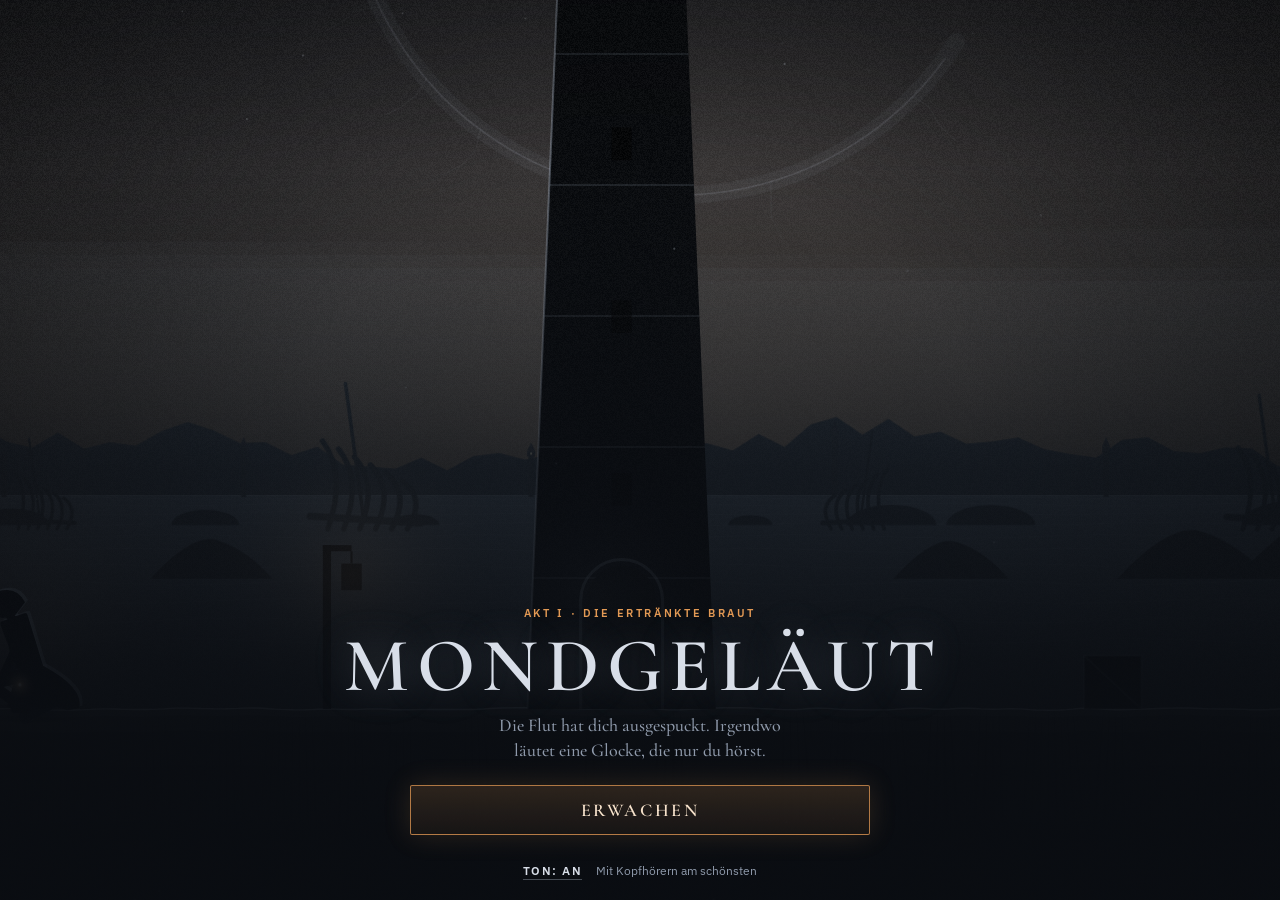
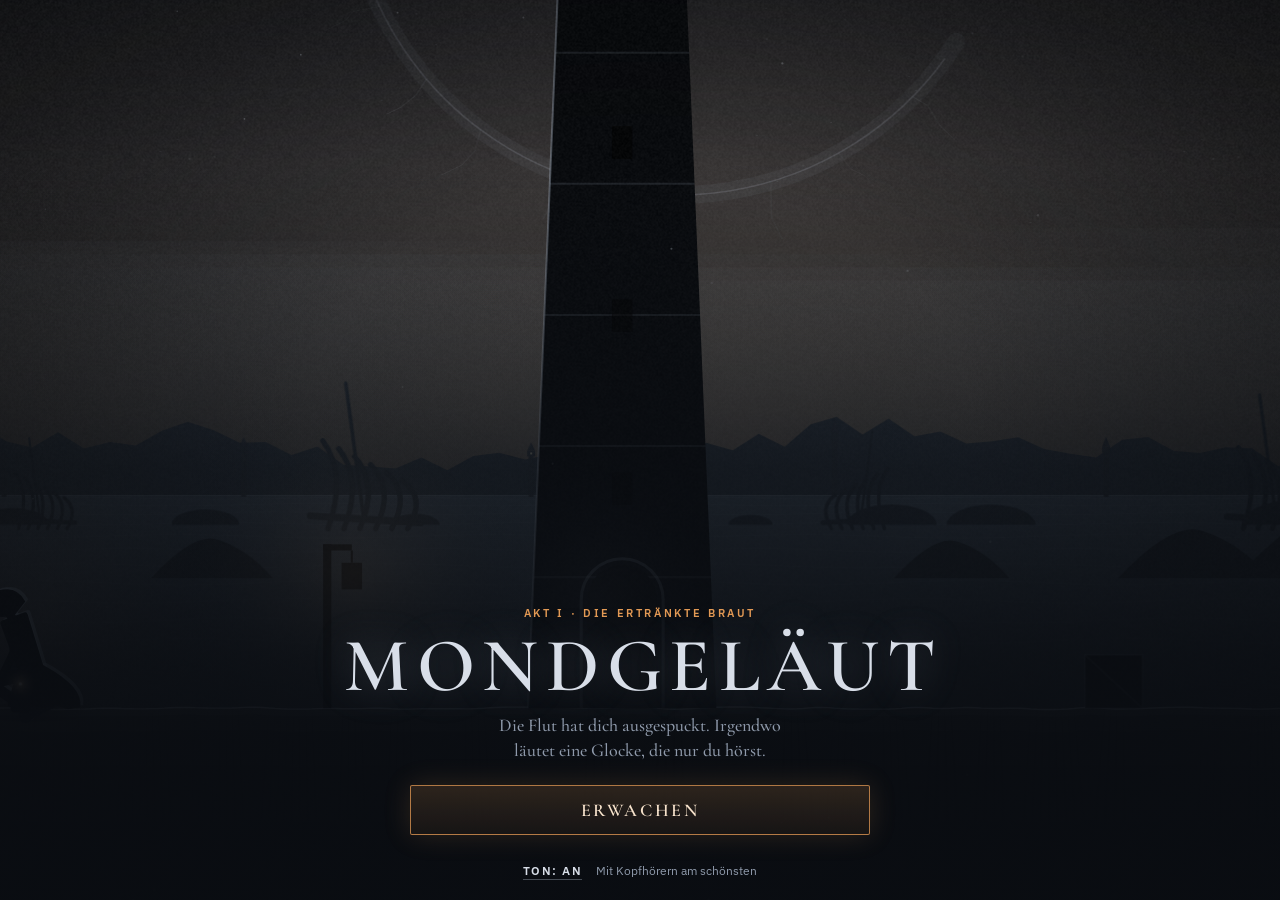
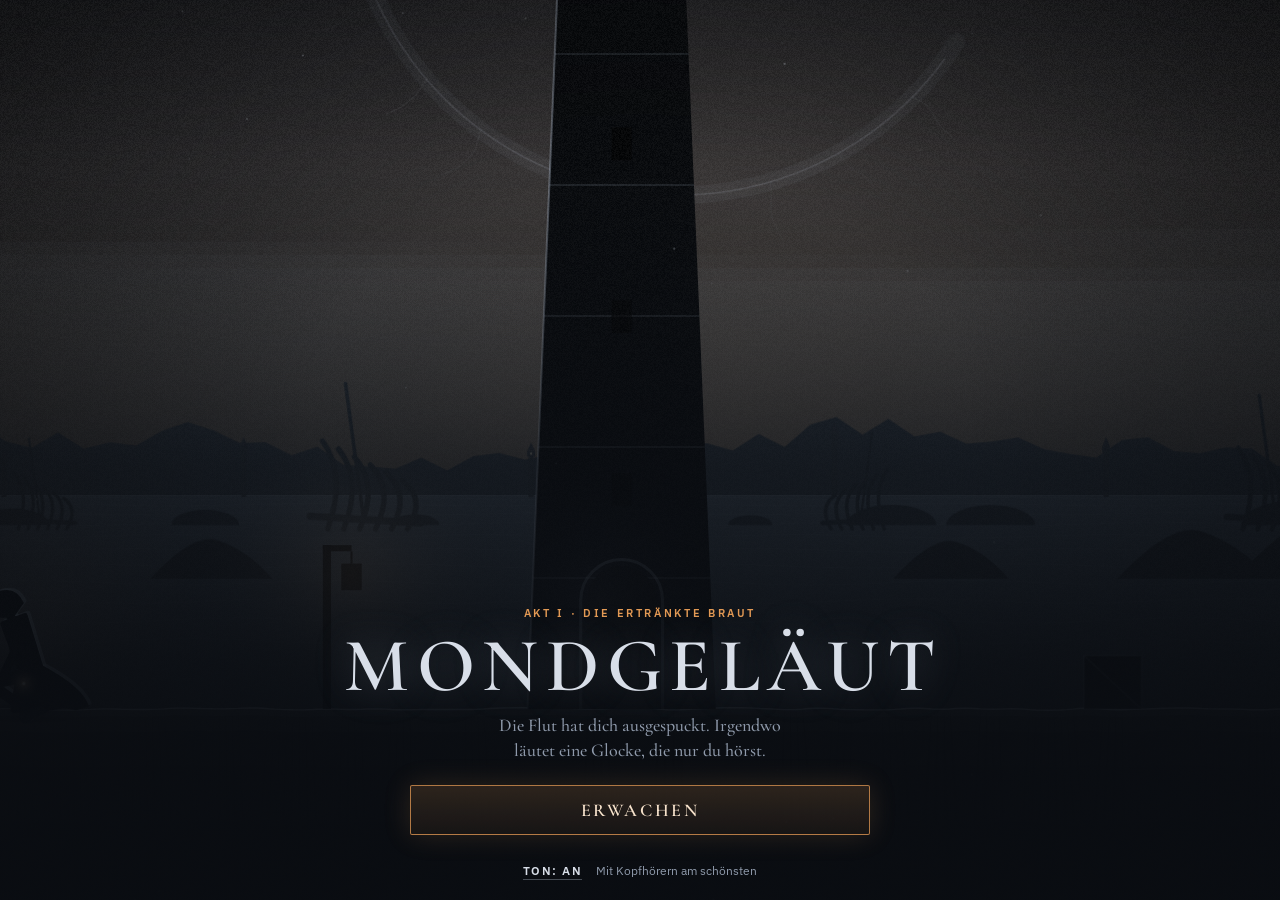
